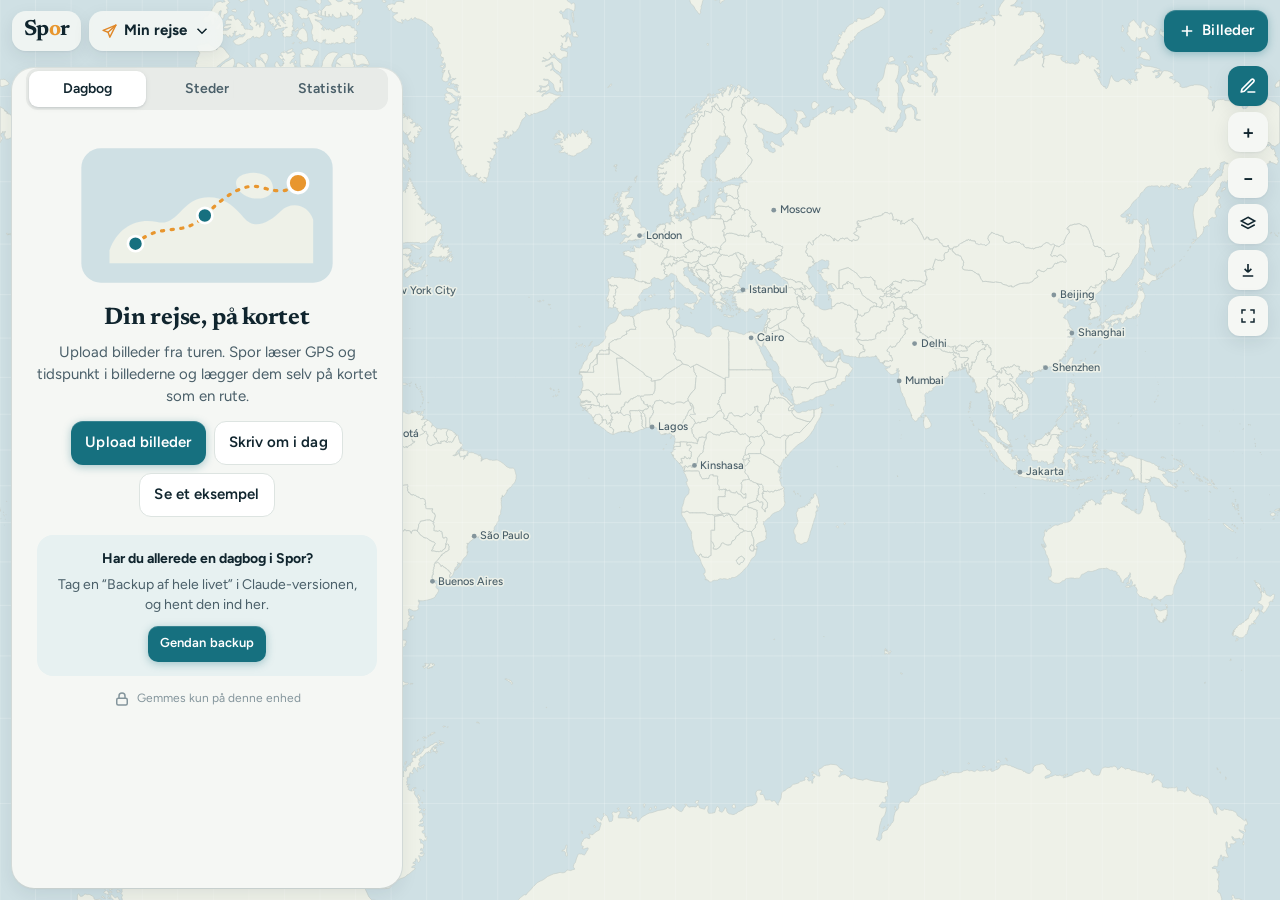
==== index.html @ b1d864ca "v49: 4 samtidige overførsler, tidsgrænser, små ting først, skærm holdes tændt Co-Authored-By: Claude" ====
<!DOCTYPE html>
<html lang="da">
<head>
<meta charset="utf-8">
<meta name="viewport" content="width=device-width,initial-scale=1,viewport-fit=cover">
<title>Spor – rejsedagbog på kort</title>
<meta name="theme-color" content="#10252e">
<meta name="apple-mobile-web-app-capable" content="yes">
<meta name="mobile-web-app-capable" content="yes">
<meta name="apple-mobile-web-app-status-bar-style" content="default">
<meta name="apple-mobile-web-app-title" content="Spor">
<link rel="manifest" href="manifest.webmanifest">
<link rel="apple-touch-icon" href="icons/icon-180.png">
<link rel="icon" type="image/png" href="icons/icon-192.png">
<script>window.SPOR_PWA=true</script>
<link rel="stylesheet" href="fonts/fonts.css">
<script src="lib/d3.min.js"></script>
<script src="lib/topojson.min.js"></script>
<script src="lib/exifr.umd.js"></script>
<script src="lib/jszip.min.js"></script>
<style>
[hidden]{display:none!important}
:root{
  /* "søkort": cool chart paper, deep fjord ink, a teal for actions and amber for the journey itself */
  --ink:#10252e; --ink2:#4a5f69; --ink3:#84959c; --paper:#f5f7f4; --line:#dde4e1;
  --ocean:#cfe0e4; --land:#eef1e8; --border:#c3ccc6; --coast:#97aeb5;
  --accent:#16707f; --accent2:#dbeef0; --sun:#e8962e; --sun2:#fbecd5; --ok:#2f7d5b; --danger:#c23b2b;
  --card:#fff; --btn:#10252e; --btnfg:#fff; --info:#e7f1f1; --label:#4a5f69; --halo:rgba(238,241,232,.92); --dot:#84959c; --casing:#ffffffcc; --grat:#ffffff66;
  --r:14px; --sh:0 1px 2px rgba(16,37,46,.06),0 6px 18px rgba(16,37,46,.08); --ease:cubic-bezier(.2,.8,.2,1);
  --st:env(safe-area-inset-top,0px); --sb:env(safe-area-inset-bottom,0px);
  --sheet:42vh;
  color-scheme:light;
}
html[data-theme=dark]{
  --ink:#e4ecee; --ink2:#9fb1b8; --ink3:#71848c; --paper:#0f1a1f; --line:#233540;
  --ocean:#0a1418; --land:#16252c; --border:#2c3f48; --coast:#2c3f48;
  --accent:#4fb3c4; --accent2:#163840; --sun:#f0a640; --sun2:#3a2c17; --danger:#ef6a5a; --card:#15242b; --btn:#e4ecee; --btnfg:#0f1a1f; --info:#13282f;
  --label:#a7b4bb; --halo:rgba(28,39,46,.92); --dot:#7b8990; --casing:#0d151999; --grat:#ffffff10;
  color-scheme:dark;
}
mark{background:#ffd76a;color:#1c2830;border-radius:3px;padding:0 1px}
*{box-sizing:border-box;-webkit-tap-highlight-color:transparent}
html,body{margin:0;height:100%;overflow:hidden;background:var(--ocean);color:var(--ink);font:15px/1.45 Figtree,system-ui,sans-serif}
button,input,textarea,select{font:inherit;color:inherit}
button{cursor:pointer}
#map{position:fixed;inset:0;width:100%;height:100%;touch-action:none;display:block}
.top{position:fixed;left:0;right:0;top:0;padding:calc(var(--st) + 10px) 12px 0;display:flex;gap:8px;align-items:center;pointer-events:none;z-index:5}
.top>*{pointer-events:auto}
.brand{font-family:Newsreader,Georgia,serif;font-weight:700;font-size:22px;letter-spacing:-.02em;background:var(--paper);border-radius:14px;padding:6px 12px;box-shadow:0 2px 10px #0002;border:0;color:var(--ink);cursor:pointer;line-height:1.25}
.brand span{color:var(--accent)}
.pill{display:flex;align-items:center;gap:6px;background:var(--paper);border:0;border-radius:14px;padding:9px 12px;box-shadow:0 2px 10px #0002;font-weight:600;max-width:46vw;white-space:nowrap;overflow:hidden;text-overflow:ellipsis}
.pill .t{overflow:hidden;text-overflow:ellipsis}
.spacer{flex:1}
.btn{border:0;border-radius:12px;padding:10px 14px;font-weight:600;background:var(--btn);color:var(--btnfg);display:inline-flex;align-items:center;gap:6px;justify-content:center}
.btn.accent{background:var(--accent);color:#fff}
.btn.ghost{background:#0000;color:var(--ink);border:1px solid var(--line)}
.btn.danger{background:#b3261e}
.btn.small{padding:7px 10px;font-size:13px;border-radius:10px}
.top .btn{box-shadow:0 2px 10px #0003}
svg.i{width:18px;height:18px;flex:none}

/* timeline */
.timeline{position:fixed;left:12px;right:12px;bottom:calc(var(--sheet) + 10px);z-index:4;background:var(--paper);border-radius:14px;box-shadow:0 2px 12px #0002;padding:8px 10px;display:none;align-items:center;gap:10px;transition:bottom .25s}
.timeline.on{display:flex}
.timeline input{flex:1;accent-color:var(--accent)}
.timeline .lbl{font-size:12px;font-weight:600;min-width:86px;text-align:right;color:var(--ink2)}
.play{width:34px;height:34px;border-radius:50%;border:0;background:var(--accent);color:#fff;display:grid;place-items:center;flex:none}

/* sheet */
.sheet{position:fixed;left:0;right:0;bottom:0;height:var(--sheet);background:var(--paper);border-radius:20px 20px 0 0;box-shadow:0 -4px 24px #0002;z-index:6;display:flex;flex-direction:column;transition:height .25s}
.handle{padding:10px 0 6px;display:grid;place-items:center;cursor:grab;flex:none;touch-action:none}
.handle i{width:40px;height:5px;border-radius:3px;background:var(--line)}
.tabs{display:flex;gap:4px;padding:2px 14px 8px;flex:none;align-items:center}
.tab{border:0;background:#0000;padding:7px 12px;border-radius:10px;font-weight:600;color:var(--ink3)}
.tab.on{background:var(--btn);color:var(--btnfg)}
.body{overflow:auto;flex:1;padding:0 14px calc(var(--sb) + 20px);-webkit-overflow-scrolling:touch}
@media (min-width:900px){
  :root{--sheet:0px}
  .sheet{left:12px;top:calc(var(--st) + 68px);bottom:12px;width:390px;height:auto!important;border-radius:20px}
  .handle{display:none}
  .timeline{left:414px;bottom:12px}
}

/* diary */
.day{padding:14px 0;border-bottom:1px solid var(--line);content-visibility:auto;contain-intrinsic-size:auto 280px}
.dayh{display:flex;align-items:baseline;gap:8px;cursor:pointer}
.dayh h3{font-family:Newsreader,Georgia,serif;font-size:19px;margin:0;font-weight:700;letter-spacing:-.01em}
.dayh .d{color:var(--ink2);font-size:13px}
.dayh .km{margin-left:auto;font-size:12px;color:var(--ink3);white-space:nowrap}
.dnote{width:100%;border:1px solid transparent;background:#0000;border-radius:10px;padding:6px 8px;margin:6px -8px 6px;resize:none;min-height:34px;color:var(--ink);font-size:14px;line-height:1.5}
.dnote:hover{border-color:var(--line)}
.dnote:focus{outline:none;border-color:var(--accent);background:var(--card)}
.dnote::placeholder{color:var(--ink3)}
.grid{display:grid;grid-template-columns:repeat(auto-fill,minmax(74px,1fr));gap:6px}
.th{position:relative;aspect-ratio:1;border-radius:10px;overflow:hidden;background:var(--line);border:0;padding:0}
.th img{width:100%;height:100%;object-fit:cover;display:block}
.th .nb{position:absolute;right:4px;top:4px;width:20px;height:20px;border-radius:50%;background:var(--accent);color:#fff;display:grid;place-items:center;font-size:11px;font-weight:700}
.th .hasnote{position:absolute;left:4px;bottom:4px;width:8px;height:8px;border-radius:50%;background:#fff;box-shadow:0 0 0 2px var(--accent)}
.warn{background:var(--accent2);border-radius:14px;padding:10px 12px;margin:8px 0 4px;font-size:13px}
.warn b{display:block;margin-bottom:2px}
.warn .row{display:flex;gap:8px;margin-top:8px}.warn .row .btn{flex:1}
.empty{text-align:center;padding:18px 6px 10px}
.empty h2{font-family:Newsreader,Georgia,serif;font-size:24px;margin:4px 0 6px;letter-spacing:-.02em}
.empty p{color:var(--ink2);margin:0 0 14px}
.empty .row{display:flex;gap:8px;justify-content:center;flex-wrap:wrap}
.priv{font-size:12px;color:var(--ink3);margin-top:14px;display:flex;gap:6px;justify-content:center;align-items:center}

/* stats */
.cards{display:grid;grid-template-columns:1fr 1fr;gap:8px;padding-top:4px}
.card{background:var(--card);border:1px solid var(--line);border-radius:14px;padding:12px}
.card .v{font-family:Newsreader,Georgia,serif;font-size:28px;font-weight:700;line-height:1.1;letter-spacing:-.02em}
.card .k{font-size:12px;color:var(--ink2);font-weight:500}
.card.wide{grid-column:1/-1}
.card .sub{font-size:13px;color:var(--ink2);margin-top:4px}
.chips{display:flex;flex-wrap:wrap;gap:6px;margin-top:6px}
.chip{background:var(--accent2);border-radius:20px;padding:3px 10px;font-size:13px;font-weight:500}
.clickable{cursor:pointer}

/* viewer */
.viewer{position:fixed;inset:0;background:#0e1418;z-index:20;display:none;flex-direction:column;color:#fff}
.viewer.on{display:flex}
.vtop{display:flex;align-items:center;gap:8px;padding:calc(var(--st) + 10px) 12px 8px}
.vtop .meta{flex:1;min-width:0}
.vtop .meta b{display:block;font-size:15px}
.vtop .meta span{font-size:12px;color:#aab5bb}
.ib{width:40px;height:40px;border-radius:12px;border:0;background:#ffffff1a;color:#fff;display:grid;place-items:center;flex:none}
.vimg{flex:1;min-height:0;display:flex;align-items:center;justify-content:center;position:relative;touch-action:none;overflow:hidden}
.vstage{position:absolute;inset:0;display:flex;align-items:center;justify-content:center;will-change:transform}
.vimg img{max-width:100%;max-height:100%;object-fit:contain;user-select:none;-webkit-user-drag:none;transform-origin:center center}
#vImg{position:relative;opacity:0;transition:opacity .18s}#vImg.ld{opacity:1}
#vPh{position:absolute;inset:0;width:100%;height:100%;max-width:none;max-height:none;filter:blur(14px) saturate(1.1);transform:scale(1.04);opacity:.9;transition:opacity .25s}
#vPh.gone{opacity:0}
.viewer.ss #vImg.ld{animation:kb 5s ease-out both}
@keyframes kb{from{transform:scale(1)}to{transform:scale(1.07)}}
.vtop,.vbot{transition:opacity .2s}
.viewer.bare .vtop,.viewer.bare .vbot{display:none}.viewer.bare .nav{opacity:0;pointer-events:none}
.vstrip{display:flex;gap:4px;overflow-x:auto;scrollbar-width:none;margin:-2px -12px 10px;padding:4px 12px;scroll-behavior:smooth}
.vstrip::-webkit-scrollbar{display:none}.vstrip[hidden]{display:none}
.vstrip button{flex:none;width:40px;height:52px;border:0;padding:0;border-radius:7px;overflow:hidden;background:#ffffff14;opacity:.55;transition:opacity .15s,width .2s;cursor:pointer}
.vstrip button img{width:100%;height:100%;object-fit:cover;display:block}
.vstrip button.on{opacity:1;width:56px;box-shadow:0 0 0 2px var(--sun)}
.vstrip button.nd{margin-left:10px}
@media (prefers-reduced-motion:reduce){.viewer.ss #vImg.ld{animation:none}.vstrip{scroll-behavior:auto}}
.vimg.zoomed .nav{display:none}
.vimg .nav{position:absolute;top:50%;transform:translateY(-50%)}
.vimg .prev{left:10px}.vimg .next{right:10px}
.vbot{padding:10px 12px calc(var(--sb) + 12px);background:#151d22}
.vbot textarea{width:100%;background:#ffffff12;border:1px solid #ffffff22;border-radius:12px;color:#fff;padding:10px;resize:none;min-height:64px;font-size:15px}
.vbot textarea:focus{outline:none;border-color:var(--accent)}
.vbot .row{display:flex;gap:8px;margin-top:8px;flex-wrap:wrap}
.vbot .btn{background:#ffffff1a}
.vbot .btn.danger{background:#b3261e;margin-left:auto}
@media (min-width:900px){.vbot{display:flex;flex-wrap:wrap;gap:12px;align-items:flex-start}.vbot .vstrip{flex-basis:100%;margin-bottom:0}.vbot textarea{flex:1}.vbot .row{margin-top:0;flex-direction:column}}

/* banner, toast, modal, progress */
.banner{position:fixed;left:50%;transform:translateX(-50%);top:calc(var(--st) + 64px);z-index:8;background:var(--btn);color:var(--btnfg);border-radius:14px;padding:8px 8px 8px 12px;display:none;align-items:center;gap:10px;box-shadow:0 4px 18px #0004;max-width:calc(100vw - 24px)}
.banner.on{display:flex}
.banner img{width:36px;height:36px;border-radius:8px;object-fit:cover}
.toast{position:fixed;left:50%;transform:translateX(-50%) translateY(20px);bottom:calc(var(--sheet) + 22px);z-index:45;background:var(--btn);color:var(--btnfg);border-radius:12px;padding:10px 14px;opacity:0;pointer-events:none;transition:.25s;font-weight:500;max-width:calc(100vw - 24px);text-align:center}
.toast.on{opacity:1;transform:translateX(-50%)}
.toast.act{pointer-events:auto;display:flex;align-items:center;gap:12px;padding:8px 8px 8px 14px}
.toast.act span{white-space:nowrap}
.viewer.on~.toast{bottom:calc(var(--sb) + 150px)!important}
.toast .tb{background:none;border:0;color:var(--accent);font-weight:700;padding:6px 10px;border-radius:8px}
.daily{background:var(--info);border-radius:14px;padding:12px;margin:8px 0}
.daily .k{font-size:12px;font-weight:600;color:var(--ink2);display:flex;justify-content:space-between;gap:8px}
.daily .q{font-family:Newsreader,Georgia,serif;font-size:17px;line-height:1.35;margin:6px 0 10px}
.daily .row{display:flex;gap:8px}
.streak{font-weight:600;color:var(--accent)}
.chap .ce.cv{width:44px;height:44px;border-radius:10px;overflow:hidden;flex:none;position:relative;background:var(--line)}
.chap .ce.cv img{width:100%;height:100%;object-fit:cover;display:block}
.chap .ce.cv i{position:absolute;right:-1px;bottom:-1px;font-style:normal;font-size:13px;background:var(--card);border-radius:7px 0 0 0;padding:0 2px;line-height:1.3}
@media (min-width:900px){.toast{bottom:24px;left:calc(50% + 200px)}}
.modal{position:fixed;inset:0;background:#0008;z-index:40;display:none;align-items:flex-end;justify-content:center}
.modal.on{display:flex}
.mbox{background:var(--paper);width:100%;max-width:440px;border-radius:20px 20px 0 0;padding:18px 16px calc(var(--sb) + 16px);max-height:85vh;overflow:auto}
@media (min-width:600px){.modal{align-items:center}.mbox{border-radius:20px}}
.mbox h3{font-family:Newsreader,Georgia,serif;margin:0 0 6px;font-size:21px}
.mbox p{margin:0 0 12px;color:var(--ink2)}
.mbox input[type=text]{width:100%;padding:11px 12px;border-radius:12px;border:1px solid var(--line);background:var(--card);margin-bottom:12px}
.mbox input:focus{outline:none;border-color:var(--accent)}
.mbox .row{display:flex;gap:8px;justify-content:flex-end}
.trip{display:flex;align-items:center;gap:10px;padding:11px 12px;border-radius:12px;border:1px solid var(--line);background:var(--card);margin-bottom:6px;width:100%;text-align:left}
.trip.on{border-color:var(--accent);box-shadow:0 0 0 1px var(--accent)}
.trip .n{flex:1;font-weight:600}
.trip .c{font-size:12px;color:var(--ink3)}
.prog{position:fixed;left:50%;top:50%;transform:translate(-50%,-50%);z-index:50;background:var(--paper);border-radius:18px;padding:18px 20px;box-shadow:0 10px 40px #0005;display:none;width:min(320px,86vw);text-align:center}
.prog.on{display:block}
.bar{height:8px;background:var(--line);border-radius:4px;overflow:hidden;margin-top:10px}
.bar i{display:block;height:100%;width:0;background:var(--accent);transition:width .2s}
.drop{position:fixed;inset:0;z-index:60;background:#16707f22;border:4px dashed var(--accent);display:none;align-items:center;justify-content:center;font:700 22px Newsreader,Georgia,serif;color:var(--accent)}
.drop.on{display:flex}
.now{position:fixed;left:12px;right:12px;bottom:calc(var(--sheet) + 74px);z-index:4;background:var(--paper);border-radius:14px;box-shadow:0 2px 14px #0003;padding:8px;display:none;gap:10px;align-items:center;cursor:pointer;transition:bottom .25s}
.now.on{display:flex}
.now img{width:56px;height:56px;border-radius:10px;object-fit:cover;flex:none}
.now div{min-width:0;flex:1}
.now b{display:block;font-size:14px}
.now span{display:block;font-size:12px;color:var(--ink2);white-space:nowrap;overflow:hidden;text-overflow:ellipsis}
.now p{margin:2px 0 0;font-size:13px;white-space:nowrap;overflow:hidden;text-overflow:ellipsis}
@media (min-width:900px){.now{left:414px;right:auto;width:420px;bottom:80px}}
.actions{display:flex;gap:8px;margin:4px 0 10px;flex-wrap:wrap}
#lock{position:fixed;inset:0;z-index:9999;background:var(--paper);display:grid;place-items:center;padding:20px}
#lock[hidden]{display:none}
body.locked>*:not(#lock){visibility:hidden}
#lock .lk{text-align:center;width:min(320px,90vw)}
#lock .lkb{font-family:Newsreader,Georgia,serif;font-size:38px;font-weight:700;margin-bottom:6px}
#lock p{color:var(--ink2);margin:0 0 18px}
#lock .dots{display:flex;gap:14px;justify-content:center;margin-bottom:8px}
#lock .dots i{width:14px;height:14px;border-radius:50%;border:2px solid var(--ink2)}
#lock .dots i.on{background:var(--accent);border-color:var(--accent)}
#lock .dots.shake{animation:shk .35s}
@keyframes shk{25%{transform:translateX(-8px)}75%{transform:translateX(8px)}}
#lock .msg{min-height:20px;font-size:13px;color:#c4362b;margin-bottom:10px}
#lock .pad{display:grid;grid-template-columns:repeat(3,72px);gap:14px 26px;justify-content:center;margin-bottom:16px}
#lock .pad button{width:72px;height:72px;border-radius:50%;border:0;background:var(--card);font-size:24px;color:var(--ink);box-shadow:0 1px 3px #0002}
#lock .pad button:active{background:var(--accent2)}
.stx{position:fixed;inset:0;z-index:60;background:var(--paper);overflow:auto;-webkit-overflow-scrolling:touch;padding:calc(var(--st,0px) + 10px) 16px 40px}
.stx header{display:flex;justify-content:space-between;align-items:center;max-width:900px;margin:0 auto 6px;position:sticky;top:0;background:var(--paper);padding:8px 0;z-index:2}
.stx h2{font-family:Newsreader,Georgia,serif;font-size:28px;margin:0}
.stx .sec{max-width:900px;margin:18px auto 0}
.stx .sec h4{font:600 18px Newsreader,Georgia,serif;color:var(--ink);margin:0 0 10px}
.stx .tiles{display:grid;grid-template-columns:repeat(auto-fill,minmax(150px,1fr));gap:8px}
.stx .tile{background:var(--card);border:1px solid var(--line);border-radius:14px;padding:12px;text-align:left;color:inherit;font:inherit}
.stx .tile .e{font-size:20px;line-height:1}
.stx .tile .v{font-family:Newsreader,Georgia,serif;font-size:22px;font-weight:700;margin:6px 0 2px;line-height:1.15;word-break:break-word}
.stx .tile .l{font-size:12.5px;color:var(--ink2);line-height:1.35}
.stx .tile.w2{grid-column:span 2}
.stx .bars{display:flex;align-items:flex-end;gap:3px;height:70px;margin-top:8px}
.stx .bars i{flex:1;background:var(--accent);border-radius:3px 3px 0 0;min-height:2px;opacity:.85}
.stx .bl{display:flex;gap:3px;font-size:9.5px;color:var(--ink3)}.stx .bl span{flex:1;text-align:center;overflow:hidden}
.funfacts .ff{display:flex;gap:10px;align-items:baseline;margin:6px 0;font-size:14px}
.rg{margin:8px 0 2px}.rg svg{width:100%;height:auto;display:block;background:var(--info);border-radius:10px}
.rg path{stroke:var(--card);stroke-width:.6}
.vis{display:flex;flex-wrap:wrap;gap:6px;margin:4px 0 10px}.vis span{background:var(--accent2);border-radius:14px;padding:3px 10px;font-size:13px}
.vis button{border:0;background:none;color:var(--ink3);padding:0 0 0 4px}
.svd{display:block;font-size:11px;color:var(--ink3);height:0;margin-top:-6px;opacity:0;transition:opacity .4s;text-align:right;pointer-events:none}
.svd.on{opacity:1}
#vSaved{position:absolute;right:22px;margin-top:-26px;font-size:11px;color:#9fb0b8;opacity:0;transition:opacity .4s;pointer-events:none}
#vSaved.on{opacity:1}
.wx{width:100%;height:110px;display:block;margin-top:6px}
.wx text{font:11px Figtree,system-ui,sans-serif;fill:var(--ink3)}
.emo{display:flex;flex-wrap:wrap;gap:6px;margin-top:6px;font-size:13px}
.emo span{background:var(--accent2);border-radius:20px;padding:2px 9px}
.ivq{font-family:Newsreader,Georgia,serif;font-size:19px;line-height:1.35;margin:2px 0 12px;min-height:52px}
.ivn{font-size:12px;color:var(--ink3);margin:0 0 4px}
.memc{margin:10px 0 4px}
.memc .mh{display:flex;align-items:center;gap:8px;justify-content:space-between}
.memc .m{display:block;width:100%;text-align:left;background:none;border:0;border-top:1px solid var(--line);padding:9px 0;color:inherit}
.memc .m b{display:block;font-size:13px;color:var(--ink2);font-weight:600}
.memc .m span{display:block;white-space:pre-wrap;margin-top:2px;font-size:14px}
.pline{font-size:13px;color:var(--ink2);margin-top:6px;background:none;border:0;padding:0;text-align:left}
.pline b{color:var(--ink);font-weight:600}
.band{display:flex;margin-top:8px}
.bandL{flex:none;width:28px;padding-top:22px}
.bandL div{display:flex;align-items:center;justify-content:center;font-size:15px;border-bottom:1px dashed transparent}
.bandsc{overflow-x:auto;flex:1;-webkit-overflow-scrolling:touch;scrollbar-width:thin;border-radius:8px}
.bandin{position:relative}
.baxis{height:22px;position:relative;border-bottom:1px solid var(--line)}
.baxis span{position:absolute;top:3px;font-size:11px;color:var(--ink3)}
.baxis i{position:absolute;bottom:0;width:1px;height:5px;background:var(--line)}
.lane{position:relative;border-bottom:1px dashed var(--line)}
.bb{position:absolute;height:18px;border:0;border-radius:6px;background:var(--kc);color:#fff;font-size:11px;font-weight:600;padding:0 6px;overflow:hidden;white-space:nowrap;text-overflow:ellipsis;text-align:left;line-height:18px}
.bb.open{border-top-right-radius:0;border-bottom-right-radius:0;-webkit-mask-image:linear-gradient(90deg,#000 85%,#0008)}
.bnow{position:absolute;top:0;bottom:0;width:2px;background:var(--accent);opacity:.55;pointer-events:none}
.pgrid{display:grid;grid-template-columns:repeat(auto-fill,minmax(64px,1fr));gap:4px;margin:6px 0 10px}
.pgrid button{aspect-ratio:1;border:0;padding:0;border-radius:8px;overflow:hidden;background:var(--line)}
.pgrid img{width:100%;height:100%;object-fit:cover;display:block}
.actions.abar{flex-wrap:nowrap;flex:none}.actions.abar .btn{white-space:nowrap}.actions.abar .grow{flex:1;min-width:0}
.btn.icon{padding:7px 11px;flex:none}
.menu{display:flex;flex-direction:column;gap:2px;margin:4px -6px 0}
.menu button{background:none;border:0;text-align:left;padding:12px 10px;border-radius:10px;font-size:15px;display:flex;gap:12px;align-items:center}
.menu button:active,.menu button:hover{background:var(--info)}
.menu button .mi{width:24px;text-align:center;font-size:17px;flex:none}
.menu button small{display:block;color:var(--ink2);font-size:12px;font-weight:400}
.menu button.danger{color:#c4362b}
.menu hr{border:0;border-top:1px solid var(--line);margin:4px 8px}
body.sheet-open .timeline,body.sheet-open .zoomctl,body.sheet-open .now,body.sheet-open .attr{opacity:0;pointer-events:none}
.timeline,.zoomctl,.now,.attr{transition:opacity .2s,bottom .25s}
body.dragging .sheet,body.dragging .timeline,body.dragging .now{transition:none!important}
@media (max-width:480px){.brand{font-size:18px;padding:6px 10px}}
.poster{width:100%;border-radius:12px;display:block;margin-bottom:12px;box-shadow:0 2px 12px #0002}
.sect{font-size:13.5px;font-weight:700;color:var(--ink);margin:18px 0 8px}
.th .fav{position:absolute;left:4px;top:3px;color:#ffcc33;font-size:15px;text-shadow:0 1px 3px #0009;line-height:1}
.dmeta{display:flex;gap:6px;margin-top:6px;flex-wrap:wrap}
.mchip{border:1px solid var(--line);background:var(--card);border-radius:20px;padding:3px 10px;font-size:13px;font-weight:500;color:var(--ink2)}
.mchip.set{background:var(--accent2);border-color:transparent;color:var(--ink)}
.pick{display:flex;flex-wrap:wrap;gap:6px;margin-bottom:12px}
.pick button{border:1px solid var(--line);background:var(--card);border-radius:12px;padding:6px 10px;font-size:14px}
.pick button.on{border-color:var(--accent);box-shadow:0 0 0 1px var(--accent);background:var(--accent2)}
.mlabel{font-size:13px;font-weight:600;margin:0 0 6px;color:var(--ink2)}
.storybtn{width:100%;margin:10px 0 2px;padding:12px}
#vDate{background:none;border:0;padding:0;color:#fff;font:600 15px Figtree,system-ui,sans-serif;text-align:left;display:flex;align-items:center;gap:6px}
#vDate svg{width:14px;height:14px;opacity:.6}
.ib.on{color:#ffcc33}
/* story */
body.storymode .sheet,body.storymode .timeline,body.storymode .now,body.storymode .zoomctl,body.storymode .top,body.storymode .banner{display:none!important}
.story{position:fixed;inset:0;z-index:15;display:none;pointer-events:none}
body.storymode .story{display:block}
.sbar{position:absolute;left:12px;right:12px;top:calc(var(--st) + 10px);display:flex;align-items:center;gap:8px;pointer-events:auto}
.sbar .track{flex:1;height:5px;border-radius:3px;background:#ffffffaa;overflow:hidden;box-shadow:0 1px 4px #0002}
.sbar .track i{display:block;height:100%;width:0;background:var(--accent)}
.sbar .ib{background:var(--paper);color:var(--ink);box-shadow:0 2px 10px #0002}
.sbar .cnt{font-size:12px;font-weight:600;background:var(--paper);border-radius:10px;padding:4px 8px;box-shadow:0 2px 10px #0002}
.scard{position:absolute;left:10px;right:10px;bottom:calc(var(--sb) + 10px);height:min(52vh,460px);background:var(--paper);border-radius:22px;box-shadow:0 8px 32px #0004;pointer-events:auto;overflow:hidden;display:flex;flex-direction:column;user-select:none;-webkit-user-select:none;cursor:pointer}
@media (min-width:900px){.scard{left:12px;right:auto;width:420px;top:calc(var(--st) + 60px);bottom:12px;height:auto}}
.scard .sp{flex:1;min-height:0;background:#0e1418;display:flex;align-items:center;justify-content:center}
.scard .sp img{width:100%;height:100%;object-fit:contain;display:block}
.scard.photo .st{flex:none;max-height:45%;overflow:auto}
@media (min-width:900px){.scard .sp img{max-height:none;object-fit:contain}}
.scard .st{padding:14px 16px 16px}
.scard h2{font-family:Newsreader,Georgia,serif;font-size:28px;line-height:1.1;margin:0 0 4px;letter-spacing:-.02em}
.scard .sm{font-size:13px;color:var(--ink2)}
.scard .sn{font-size:15px;margin:8px 0 0;white-space:pre-wrap;max-height:22vh;overflow:auto}
.scard .big{padding:26px 18px 22px;flex:1;display:flex;flex-direction:column;justify-content:center;overflow:auto}
.scard .big h2{font-size:34px}
.kick{font-size:13px;font-weight:700;color:var(--accent);margin-bottom:6px}
.tprog{background:var(--card);border:1px solid var(--line);border-radius:14px;padding:10px 12px;margin:8px 0 2px;font-size:14px}
.tbar{height:6px;background:var(--line);border-radius:3px;margin-top:6px;overflow:hidden}
.tbar i{display:block;height:100%;background:var(--accent)}
.linkbtn{border:0;background:none;color:var(--ink3);font-size:12px;padding:2px 0;text-decoration:underline;cursor:pointer}
.din{padding:7px 8px;border:1px solid var(--line);border-radius:10px;background:var(--card);font:inherit;margin-left:4px}
.ccard{background:var(--info);border-radius:14px;padding:12px;margin:8px 0 4px;font-size:14px}
.ccard b{display:block;margin-bottom:2px}
.ccard .row{display:flex;gap:8px;margin-top:8px;flex-wrap:wrap}
.cdot{width:8px;height:8px;border-radius:50%;flex:none;background:var(--ink3)}
.cdot.ok{background:var(--ok)}.cdot.wait{background:#e0a100}.cdot.busy{background:#3b82c4;animation:pulse 1s infinite}.cdot.err{background:#b3261e}
@keyframes pulse{50%{opacity:.35}}
.cstat{display:flex;align-items:center;gap:8px;font-size:14px;background:var(--card);border:1px solid var(--line);border-radius:12px;padding:10px 12px;margin-bottom:8px}
.search{width:100%;padding:10px 12px 10px 34px;border-radius:12px;border:1px solid var(--line);background:var(--card) url("data:image/svg+xml,%3Csvg xmlns='http://www.w3.org/2000/svg' width='16' height='16' viewBox='0 0 24 24' fill='none' stroke='%238a969d' stroke-width='2.2'%3E%3Ccircle cx='11' cy='11' r='7'/%3E%3Cpath d='m20 20-3.5-3.5'/%3E%3C/svg%3E") no-repeat 11px center;color:var(--ink);font-size:15px}
.search:focus{outline:none;border-color:var(--accent)}
.qrow{display:flex;gap:8px;align-items:center;margin:6px 0 2px}
.qinfo{font-size:13px;color:var(--ink2);margin:6px 0 0}
.mchip.ai{color:var(--accent);border-color:var(--accent2)}
.aiout{white-space:pre-wrap;background:var(--card);border:1px solid var(--line);border-radius:12px;padding:12px;min-height:80px;max-height:50vh;overflow:auto;margin-bottom:12px;font-size:15px;line-height:1.55}
.aimenu .trip{text-align:left}
.aimenu .trip:disabled{opacity:.45}
.aimenu .c{font-weight:400}
.cal{display:grid;grid-template-columns:repeat(7,1fr);gap:4px;margin-top:8px}
.cal span{font-size:11px;color:var(--ink3);text-align:center;font-weight:600}
.cal .c{aspect-ratio:1;border:0;border-radius:8px;font-size:12px;font-weight:600;background:var(--line);color:var(--ink2);padding:0}
.cal .c.w{background:var(--accent);color:#fff}
.cal .c.p{background:var(--accent2);color:var(--ink)}
.cal .c.f{background:transparent;border:1px dashed var(--line);color:var(--ink3)}
.cal .c.out{visibility:hidden}
.cal .c.t{box-shadow:0 0 0 2px var(--ink)}
.calkey{display:flex;gap:12px;font-size:12px;color:var(--ink2);margin-top:8px;flex-wrap:wrap}
.calkey i{display:inline-block;width:10px;height:10px;border-radius:3px;margin-right:4px;vertical-align:-1px;background:var(--line)}
.calkey i.w{background:var(--accent)}.calkey i.p{background:var(--accent2)}
.cq{position:fixed;left:50%;transform:translateX(-50%);top:calc(var(--st) + 64px);z-index:5;display:flex;align-items:center;gap:8px;border:0;border-radius:20px;background:var(--paper);color:var(--ink);box-shadow:0 2px 14px #0002;padding:7px 13px 7px 11px;font:inherit;font-size:13px;font-weight:600;white-space:nowrap;cursor:pointer;max-width:calc(100vw - 130px);overflow:hidden;text-overflow:ellipsis}
.cq[hidden]{display:none}.cq .cdot{width:9px;height:9px}
body.has-cq .heatleg{top:calc(var(--st) + 108px)}
body.storymode .cq{display:none}
@media (min-width:900px){.cq{left:auto;right:64px;transform:none;top:calc(var(--st) + 12px)}body.has-cq .heatleg{top:calc(var(--st) + 66px)}}
.heatleg{position:fixed;left:12px;top:calc(var(--st) + 66px);z-index:3;display:flex;flex-direction:column;gap:5px;align-items:flex-start;background:var(--paper);color:var(--ink);border:0;border-radius:14px;box-shadow:0 2px 14px #0002;padding:8px 12px 9px;font:inherit;font-size:12.5px;text-align:left;cursor:pointer;max-width:min(260px,60vw)}
.heatleg[hidden]{display:none}.heatleg .hl1{display:flex;align-items:center;gap:8px;width:100%}
.heatleg i{flex:1;min-width:70px;height:7px;border-radius:4px;background:linear-gradient(90deg,#16707f33,#16707f,#e8962e,#f6c35c,#fff3d6);box-shadow:inset 0 0 0 1px #0001}
.heatleg .hl2{color:var(--ink2);font-size:12px;line-height:1.3}.heatleg .hl2 b{color:var(--ink);font-weight:600}
body.sheet-open .heatleg,body.storymode .heatleg{opacity:0;pointer-events:none}
@media (min-width:900px){.heatleg{left:auto;right:64px;top:calc(var(--st) + 66px)}}
.attr{position:fixed;right:12px;bottom:calc(var(--sheet) + 10px);z-index:3;font-size:10px;color:var(--ink3);background:var(--paper);opacity:.85;padding:1px 6px;border-radius:6px;display:none}
.attr.on{display:block}
@media (min-width:900px){.attr{right:12px;bottom:8px}}
body.has-tl .attr{bottom:calc(var(--sheet) + 66px)}
body.has-tl .toast{bottom:calc(var(--sheet) + 78px)}body.sheet-open .toast{bottom:calc(var(--sheet) + 16px)}
@media (min-width:900px){body.has-tl .toast{bottom:80px}}
.memc{background:var(--card);border:1px solid var(--line);border-radius:14px;padding:12px;margin:8px 0 4px}
.wrap{position:fixed;inset:0;z-index:40;display:none;background:#10252e;color:#fff;user-select:none;-webkit-user-select:none;touch-action:none}
.wrap.on{display:block}
.wbars{z-index:3!important;position:absolute;left:12px;right:60px;top:calc(var(--st) + 14px);display:flex;gap:4px;z-index:2}
.wrap:has(.w-paper) .wbars i,.wrap:has(.w-sun) .wbars i{background:#10252e2e}.wrap:has(.w-paper) .wbars b,.wrap:has(.w-sun) .wbars b{background:#10252e}
.wbars i{flex:1;height:3px;border-radius:2px;background:#ffffff40;overflow:hidden}.wbars b{display:block;height:100%;width:0;background:#fff}

.wmark{position:absolute;left:28px;right:28px;bottom:calc(var(--sb) + 18px);display:flex;justify-content:space-between;font-size:12.5px;font-weight:600;opacity:.55;pointer-events:none}.wmark b{font-family:Newsreader,Georgia,serif;font-size:16px;letter-spacing:-.01em}
.wrap .wx.ws{right:56px}.wbars{right:104px!important}
.wrap .wx{position:absolute;left:auto;bottom:auto;right:10px;top:calc(var(--st) + 4px);width:40px;height:40px;z-index:3;background:#ffffff22;color:inherit}.w-sun~.wx,.w-paper~.wx{color:#10252e}
.wslide{position:absolute;inset:0;display:flex;align-items:center;justify-content:center;padding:calc(var(--st) + 60px) 28px calc(var(--sb) + 40px);background:var(--wb,#10252e);overflow:hidden}
.wslide.wph{background:linear-gradient(180deg,#0b1a20cc 0%,#0b1a2055 40%,#0b1a20e6 100%),var(--wbg) center/cover no-repeat,#10252e}
.w-ink{--wb:#10252e}.w-sea{--wb:#16707f}.w-deep{--wb:#0b3b44}.w-sun{--wb:#e8962e;color:#1c1408}.w-paper{--wb:#f5f7f4;color:#10252e}
.w-sun .wk,.w-paper .wk{opacity:.7}.w-sun .wbars b{background:#1c1408}
.wc{width:100%;max-width:520px}
.wslide .wc>*{opacity:0;transform:translateY(14px)}
.wslide.in .wc>*{animation:wIn .55s cubic-bezier(.2,.8,.2,1) forwards}
.wslide.in .wc>*:nth-child(2){animation-delay:.08s}.wslide.in .wc>*:nth-child(3){animation-delay:.16s}.wslide.in .wc>*:nth-child(4){animation-delay:.24s}.wslide.in .wc>*:nth-child(5){animation-delay:.32s}
@keyframes wIn{to{opacity:1;transform:none}}
.wslide.snap .wc>*,.wslide.snap .wbarsm i{animation:none!important;opacity:1!important;transform:none!important}
@media (prefers-reduced-motion:reduce){.wslide .wc>*{opacity:1;transform:none}.wslide.in .wc>*{animation:none}}
.wk{font-size:15px;font-weight:600;opacity:.75;margin-bottom:10px}
.wy{font-family:Newsreader,Georgia,serif;font-size:clamp(64px,19vw,120px);line-height:.92;margin:0;letter-spacing:-.035em;font-weight:600}
.wh{font-family:Newsreader,Georgia,serif;font-size:clamp(40px,11vw,64px);line-height:1;margin:0;letter-spacing:-.025em;font-weight:600}
.wbig{font-family:Newsreader,Georgia,serif;font-size:clamp(96px,30vw,168px);line-height:.88;font-weight:600;letter-spacing:-.04em;font-variant-numeric:tabular-nums}
.wbig .wn{font-weight:inherit}
.wl{font-size:19px;margin:12px 0 0;opacity:.88;line-height:1.35}
.wnote{display:flex;gap:8px;align-items:center;font-size:15.5px;margin:22px 0 0;padding:12px 14px;border-radius:14px;background:#ffffff1c;line-height:1.35}
.w-sun .wnote{background:#00000014}
.wtrio{display:grid;grid-template-columns:repeat(3,1fr);gap:10px;margin-top:30px;border-top:1px solid #ffffff38;padding-top:16px}
.wtrio b{display:block;font-family:Newsreader,Georgia,serif;font-size:30px;font-weight:600;font-variant-numeric:tabular-nums}.wtrio span{font-size:13.5px;opacity:.8}
.wlist{list-style:none;padding:0;margin:4px 0 0}.wlist li{display:flex;align-items:center;gap:12px;font-family:Newsreader,Georgia,serif;font-size:27px;line-height:1.15;padding:10px 0;border-bottom:1px solid #ffffff26}
.wlist.big li{font-size:34px}.w-sun .wlist li{border-color:#0000001f}.wlist svg{flex:none;opacity:.75}
.wbarsm{display:flex;align-items:flex-end;gap:5px;height:150px;margin-top:28px}
.wbarsm div{flex:1;height:100%;display:flex;flex-direction:column;justify-content:flex-end;align-items:center;gap:6px}
.wbarsm i{display:block;width:100%;height:var(--h);background:#ffffff38;border-radius:5px 5px 2px 2px;transform-origin:bottom;animation:wBar .7s .25s cubic-bezier(.2,.8,.2,1) both}
.wbarsm .on i{background:var(--sun)}.wbarsm span{font-size:11px;opacity:.7}
@keyframes wBar{from{transform:scaleY(0)}}
.wmos{display:grid;grid-template-columns:1fr 1fr;gap:6px;margin-top:22px}.wmos img{width:100%;aspect-ratio:1;object-fit:cover;border-radius:12px}
.wext{display:grid;grid-template-columns:1fr 1fr;gap:12px}.wext div{background:#ffffff16;border-radius:16px;padding:14px}
.wext span{display:block;font-size:13px;opacity:.75;margin:6px 0 2px}.wext b{display:block;font-family:Newsreader,Georgia,serif;font-size:24px;line-height:1.1}.wext small{opacity:.7}
.wq{font-family:Newsreader,Georgia,serif;font-style:italic;font-size:clamp(25px,7vw,34px);line-height:1.3;margin:0;padding-left:18px;border-left:4px solid var(--sun)}
.wcol{display:grid;grid-template-columns:repeat(3,1fr);gap:5px;margin:4px 0 6px}.wcol img{width:100%;aspect-ratio:1;object-fit:cover;border-radius:10px}
.wcol.n1,.wcol.n2{grid-template-columns:repeat(2,1fr)}.wcol.n1{grid-template-columns:1fr}
.wact{display:flex;gap:10px;margin-top:22px}.wact .btn{flex:1;justify-content:center}.w-ink .wact .btn:not(.accent){background:#ffffff22;color:#fff}
.memhero{padding:0!important;overflow:hidden;transition:opacity .14s}.memhero.swap{opacity:.25}
.mhimg{display:block;position:relative;width:100%;aspect-ratio:16/9;max-height:240px;border:0;padding:0;background:var(--line);cursor:pointer}
.mhimg img{width:100%;height:100%;object-fit:cover;display:block}
.mhk{position:absolute;left:12px;top:12px;display:inline-flex;align-items:center;gap:6px;background:#0d1a20b8;color:#fff;backdrop-filter:blur(8px);-webkit-backdrop-filter:blur(8px);border-radius:20px;padding:5px 10px 5px 8px;font-size:12.5px;font-weight:600}
.mhb{padding:12px 16px 16px}
.mhb h3{font-family:Newsreader,Georgia,serif;font-size:24px;font-weight:600;margin:0;letter-spacing:-.01em}
.mhq{font-family:Newsreader,Georgia,serif;font-style:italic;font-size:16.5px;line-height:1.45;margin:10px 0 0;color:var(--ink);border-left:3px solid var(--sun);padding-left:12px}
.mhs{display:flex;gap:6px;margin-top:10px}.mhs img{width:56px;height:56px;border-radius:9px;object-fit:cover}
.vhere{display:flex;align-items:center;gap:8px;width:100%;margin:0 0 10px;background:#ffffff10;border:1px solid #ffffff1c;color:#fff;border-radius:12px;padding:6px 10px 6px 6px;text-align:left;font:inherit;font-size:13.5px;cursor:pointer}
.vhere img{width:34px;height:34px;border-radius:7px;object-fit:cover;flex:none}
.vhere span{flex:1;min-width:0}.vhere b{font-weight:600}.vhere small{display:block;color:#aab5bb;font-size:12px}
.vhere[hidden]{display:none}
.memi{display:flex;gap:10px;width:100%;text-align:left;background:none;border:0;padding:8px 0 0;color:var(--ink);align-items:flex-start}
.memi+.memi{border-top:1px solid var(--line);margin-top:8px}
.memi .ml{flex:1;min-width:0}
.memi b{display:block;font-size:14px}
.memi span{font-size:12px;color:var(--ink2)}
.memi p{margin:4px 0 0;font-size:14px;color:var(--ink)}
.mthumbs{display:flex;gap:4px;flex:none}
.mthumbs img{width:44px;height:44px;border-radius:8px;object-fit:cover}
.chartwrap{overflow-x:auto;margin:8px -4px 0;padding-bottom:2px}
.opt{display:flex;gap:8px;align-items:center;font-size:14px;margin:0 0 10px}
.yr{font-family:Newsreader,Georgia,serif;font-size:22px;font-weight:700;margin:16px 0 6px;letter-spacing:-.02em}
.yrb{display:flex;align-items:center;gap:8px;border:0;background:none;padding:0;color:var(--ink);cursor:pointer}.yrb span{color:var(--ink3);display:grid}.yrb:hover span{color:var(--accent)}
.chap{display:flex;gap:10px;width:100%;text-align:left;background:var(--card);border:1px solid var(--line);border-left:5px solid var(--kc);border-radius:12px;padding:10px 12px;margin-bottom:6px;color:var(--ink);align-items:flex-start}
.chap .ce{font-size:20px;line-height:1.2}
.chap .cm{flex:1;min-width:0}
.chap b{display:block;font-size:15px}
.chap span span,.chap .cm>span{display:block;font-size:13px;color:var(--ink2)}
.chap .cb{color:var(--ink3)!important;font-size:12px!important;margin-top:2px}
.tl{padding-bottom:10px}
.prow{display:flex;gap:10px;width:100%;text-align:left;background:none;border:0;border-bottom:1px solid var(--line);padding:9px 2px;color:var(--ink);align-items:center}
.prow .pe{font-size:18px;width:26px;text-align:center}
.prow .pm{flex:1;min-width:0}
.prow b{display:block;font-size:14px;white-space:nowrap;overflow:hidden;text-overflow:ellipsis}
.prow .pm span{display:block;font-size:12px;color:var(--ink2);white-space:nowrap;overflow:hidden;text-overflow:ellipsis}
.prow .ps{font-weight:700;color:var(--kc);width:18px;text-align:center}
.prow.misset{opacity:.6}
.lrow{border:1px solid var(--line);background:var(--card);border-radius:12px;padding:10px;margin-bottom:8px;font-size:14px}
.lrow .c{color:var(--ink3);font-size:12px}
.lsel{display:flex;gap:6px;margin-top:6px;flex-wrap:wrap}
.lsel .din{margin:0;flex:1;min-width:130px}
.howto{padding-left:20px;margin:0 0 10px;font-size:14px}
.howto li{margin-bottom:6px}
@media (pointer:coarse){#zin,#zout{display:none}}
.clist{margin-top:8px;max-height:260px;overflow:auto;border-top:1px solid var(--line)}
.cl{display:flex;justify-content:space-between;gap:8px;width:100%;background:none;border:0;border-bottom:1px solid var(--line);padding:7px 2px;color:var(--ink);font-size:14px;text-align:left}
.cl .c{color:var(--ink3);font-size:12px;white-space:nowrap}
.yrs{display:flex;gap:6px;overflow-x:auto;margin:6px 0 10px;padding-bottom:2px}
.yrs .mchip{flex:none}
.ygrid{display:grid;grid-template-columns:repeat(4,1fr);gap:6px;margin-bottom:8px}
.ygrid div{background:var(--paper);border-radius:10px;padding:8px;text-align:center}
.ygrid b{display:block;font:700 22px Newsreader,Georgia,serif}
.ygrid span{font-size:11px;color:var(--ink2)}
.selbar{position:fixed;left:50%;transform:translateX(-50%);bottom:calc(var(--sb) + 14px);z-index:12;background:var(--btn);color:var(--btnfg);border-radius:16px;padding:6px 6px 6px 14px;display:none;gap:4px;align-items:center;box-shadow:0 6px 24px #0005;max-width:calc(100vw - 20px)}
.selbar.on{display:flex}
.selbar b{margin-right:6px;font-size:14px;white-space:nowrap}
.selbar button:disabled{opacity:.4}
.keys{display:grid;gap:2px}.keys div{display:flex;justify-content:space-between;align-items:center;gap:12px;padding:7px 0;border-bottom:1px solid var(--line);font-size:14.5px}
kbd{display:inline-block;min-width:26px;text-align:center;font:600 12.5px/1 Figtree,system-ui,sans-serif;padding:5px 7px;border-radius:7px;background:var(--card);border:1px solid var(--line);border-bottom-width:2px;color:var(--ink)}
.mig{display:flex;flex-direction:column;align-items:center;gap:6px;margin:18px auto 4px;max-width:340px;padding:14px 16px;border-radius:16px;background:var(--info);text-align:center;font-size:14px}.mig span{color:var(--ink2)}.mig .btn{margin-top:4px}
.phint{display:flex;align-items:center;gap:12px;background:var(--info);border-radius:14px;padding:10px}.phint img{width:56px;height:56px;border-radius:10px;object-fit:cover;flex:none}.phint span{display:flex;flex-direction:column;gap:1px;min-width:0}.phint small{font-size:12.5px;color:var(--ink2)}.phint b{font-size:16px}
.rvg{display:grid;grid-template-columns:repeat(auto-fill,minmax(74px,1fr));gap:4px;max-height:50vh;overflow:auto}
.rv{position:relative;aspect-ratio:1;border:0;padding:0;border-radius:9px;overflow:hidden;background:var(--line);cursor:pointer;opacity:.38;transition:opacity .12s}
.rv img{width:100%;height:100%;object-fit:cover;display:block}.rv.on{opacity:1;box-shadow:inset 0 0 0 3px var(--accent)}
.rv.on::after{content:'✓';position:absolute;right:4px;bottom:4px;width:20px;height:20px;border-radius:50%;background:var(--accent);color:#fff;display:grid;place-items:center;font-size:12px;font-weight:700}
.rv span{position:absolute;left:0;right:0;top:0;background:#000a;color:#fff;font-size:11px;font-weight:600;padding:3px 0;text-align:center}
.volw{background:#fde8e4!important;border-color:#f3b8ad!important;color:#5a1d14}.volw b{color:#5a1d14}
html[data-theme=dark] .volw{background:#3a1d18!important;border-color:#6b3227!important;color:#f6d5cd}html[data-theme=dark] .volw b{color:#ffe3dc}
.bknudge{background:var(--sun2)!important;border-color:transparent!important}
.memc.slim{padding:4px 6px!important}.slimrow{display:flex;align-items:center;gap:12px;width:100%;border:0;background:none;color:var(--ink);font:inherit;text-align:left;padding:10px 8px;cursor:pointer;border-radius:10px}
.setlink{margin-top:12px;border:1px solid var(--line)!important;border-radius:14px!important;background:var(--card)!important}
.slimrow+.slimrow{border-top:1px solid var(--line);border-radius:0}.slimrow>svg:first-child{color:var(--accent);flex:none}.slimrow>svg:last-child{color:var(--ink3);flex:none}
.slimrow span{flex:1;min-width:0;display:flex;flex-direction:column;gap:1px;font-size:14.5px}.slimrow small{font-size:12.5px;color:var(--ink2)}
.capx{width:100%;min-height:180px;font-family:Newsreader,Georgia,serif;font-size:18px;line-height:1.5;border:1px solid var(--line);border-radius:14px;padding:12px 14px;background:var(--card);color:var(--ink);margin:8px 0 4px;resize:vertical}
#capT{width:100%;padding:11px 12px;border-radius:12px;border:1px solid var(--line);font:inherit;background:var(--card);color:var(--ink)}
.capbanner{display:flex;align-items:center;gap:12px;width:100%;border:0;border-radius:16px;background:var(--sun2);color:var(--ink);padding:12px 14px;margin:6px 0 8px;font:inherit;text-align:left;cursor:pointer}
.capbanner svg{color:var(--sun);flex:none}.capbanner span{display:flex;flex-direction:column;gap:2px}.capbanner b{font-size:15px}.capbanner small{font-size:12.5px;color:var(--ink2)}
.caprow{display:flex;align-items:center;gap:12px;width:100%;border:0;background:none;color:var(--ink);font:inherit;text-align:left;padding:10px 4px;border-top:1px solid var(--line);cursor:pointer}
.caprow:first-of-type{margin-top:6px}.caprow svg{flex:none;color:var(--ink3)}.caprow span{display:flex;flex-direction:column;gap:1px;min-width:0}.caprow b{font-weight:600;font-size:14.5px}.caprow small{font-size:12.5px;color:var(--ink2)}
.caprow.ready svg{color:var(--sun)}.caprow.ready small{color:var(--sun);font-weight:600}.caprow.open svg{color:var(--accent)}
.envl{text-align:center;padding:8px 4px 0}.envl .env{width:96px;height:96px;margin:6px auto 10px;border-radius:50%;background:var(--sun2);color:var(--sun);display:grid;place-items:center}
.envl h3{font-family:Newsreader,Georgia,serif;font-size:26px;margin:0 0 6px}.envl p{color:var(--ink2);font-size:14.5px;line-height:1.45}
.letter{background:var(--card);border-radius:16px;padding:20px 20px 16px;box-shadow:inset 0 0 0 1px var(--line);max-height:62vh;overflow:auto}
.letter .lmeta{font-size:12.5px;color:var(--ink2);margin-bottom:8px}.letter h3{font-family:Newsreader,Georgia,serif;font-size:24px;margin:0 0 10px}
.letter .ltxt{font-family:Newsreader,Georgia,serif;font-size:19px;line-height:1.55;white-space:pre-wrap}.letter .lfoot{margin-top:16px;font-size:12.5px;color:var(--ink3);font-style:italic}
.letter.fresh{animation:lOpen .7s cubic-bezier(.2,.8,.2,1) both}@keyframes lOpen{from{opacity:0;transform:translateY(24px) scale(.97)}}
@media (prefers-reduced-motion:reduce){.letter.fresh{animation:none}}
.danger-t{color:var(--danger)!important}
.chap.sub{margin-left:22px;width:calc(100% - 22px);position:relative}.chap.sub::before{content:'';position:absolute;left:-13px;top:-6px;bottom:50%;width:10px;border-left:2px solid var(--line);border-bottom:2px solid var(--line);border-bottom-left-radius:8px}
.trip.sub{margin-left:22px;width:calc(100% - 22px)}
.parhead{padding:4px 2px 10px}.parhead p{font-size:14.5px;color:var(--ink2);margin:4px 0 10px;line-height:1.45}
.crumb{display:inline-flex;align-items:center;gap:6px;border:0;background:var(--info);color:var(--ink2);border-radius:20px;padding:6px 12px 6px 8px;margin:4px 0 8px;font:inherit;font-size:13.5px;cursor:pointer}.crumb svg{transform:rotate(180deg)}.crumb b{color:var(--ink)}
.card.kids{padding:12px 12px 6px!important}.card.kids .k{margin-bottom:8px}.card.kids .chap.sub{margin-left:0;width:100%}.card.kids .chap.sub::before{display:none}
.fchips{display:flex;gap:6px;overflow-x:auto;scrollbar-width:none;margin:-4px 0 10px;padding:2px 0}.fchips::-webkit-scrollbar{display:none}
.fchip{flex:none;border:1px solid var(--line);background:var(--card);color:var(--ink);border-radius:18px;padding:6px 12px;font:inherit;font-size:13.5px;font-weight:600;cursor:pointer;white-space:nowrap}
.fchip.on{background:var(--accent);border-color:var(--accent);color:#fff}.fchip.clr{border-color:transparent;background:none;color:var(--ink2);font-weight:500;text-decoration:underline}
.fgrid{display:grid;grid-template-columns:repeat(auto-fill,minmax(84px,1fr));gap:3px}.fgrid .th{aspect-ratio:1}
.sortg{display:grid;grid-template-columns:repeat(auto-fill,minmax(76px,1fr));gap:6px;touch-action:none;user-select:none;-webkit-user-select:none;max-height:52vh;overflow:auto}
.so{position:relative;aspect-ratio:1;border-radius:10px;overflow:hidden;background:var(--line);cursor:grab;transition:transform .12s,opacity .12s}
.so img{width:100%;height:100%;object-fit:cover;display:block;pointer-events:none}
.so b{position:absolute;left:5px;top:5px;min-width:20px;height:20px;border-radius:10px;background:#0009;color:#fff;font-size:11.5px;display:grid;place-items:center;padding:0 5px}
.so span{position:absolute;left:0;right:0;bottom:0;background:var(--sun);color:#1c1408;font-size:11.5px;font-weight:700;text-align:center;padding:3px 0}
.so.cov{box-shadow:0 0 0 3px var(--sun)}.so.lift{opacity:.3}.so.tgt{transform:scale(.9);box-shadow:0 0 0 3px var(--accent)}
.so.ghost{position:fixed;left:0;top:0;z-index:100;pointer-events:none;box-shadow:0 10px 30px #0005;opacity:.95}
.selbar button{border:0;background:#ffffff1f;color:inherit;border-radius:10px;padding:8px 11px;font-weight:600}
@media (max-width:480px){.selbar{padding:5px 5px 5px 11px;gap:3px}.selbar b{margin-right:2px;font-size:13px}.selbar button{padding:8px 8px;font-size:13.5px}}
.th.sel{outline:3px solid var(--accent);outline-offset:-3px}
.th.sel::after{content:'✓';position:absolute;right:4px;bottom:4px;width:20px;height:20px;border-radius:50%;background:var(--accent);color:#fff;display:grid;place-items:center;font-size:12px;font-weight:700}
.onb{background:var(--card);border:1px solid var(--line);border-radius:14px;padding:12px;margin:8px 0 4px}
.onb .c{font-size:12px;color:var(--ink3)}
.ostep{display:flex;gap:10px;align-items:center;width:100%;text-align:left;background:none;border:0;padding:6px 0;color:var(--ink);font-size:14px}
.ostep.ok{color:var(--ink3);text-decoration:line-through}
.ock{width:20px;height:20px;border-radius:50%;border:2px solid var(--line);display:grid;place-items:center;font-size:12px;font-weight:700;flex:none}
.ostep.ok .ock{background:var(--ok);border-color:var(--ok);color:#fff}
.zoomctl{position:fixed;right:12px;top:calc(var(--st) + 66px);z-index:4;display:flex;flex-direction:column;gap:6px}
.zoomctl button{width:40px;height:40px;border-radius:12px;border:0;background:var(--paper);box-shadow:0 2px 10px #0002;display:grid;place-items:center;font-size:20px;font-weight:600}

/* ===== v29 design layer ===== */
body{font-feature-settings:"ss01","cv11";-webkit-font-smoothing:antialiased}
h1,h2,h3,.mbox h3,.empty h2,.dayh h3,.card .v,.stx h2,.yr,.scard h2,.ivq,.daily .q{font-family:Newsreader,Georgia,serif;font-optical-sizing:auto;letter-spacing:-.01em}
.mbox h3{font-size:23px;font-weight:600;line-height:1.2}
.dayh h3{font-size:20px;font-weight:600}
.card .v{font-weight:600}
/* your own words are set in the reading serif */
.dnote,#ivA,#emA,#seT,.memc .m span,.daily .q,.ivq,.qinfo{font-family:Newsreader,Georgia,serif}
.dnote{font-size:16.5px;line-height:1.55}
#ivA,#emA,#seT{font-size:17px;line-height:1.55}
/* buttons: one shape, clear weight, honest press feedback */
.btn{min-height:42px;border-radius:12px;font-weight:600;letter-spacing:.005em;transition:transform .12s var(--ease),background-color .15s,box-shadow .15s}
.btn.small{min-height:36px;border-radius:10px;padding:7px 12px}
.btn:active,.tab:active,.chap:active,.trip:active,.cl:active,.mchip:active,.chip:active,.tile:active{transform:scale(.97)}
.btn.accent{background:var(--accent);color:#fff;box-shadow:0 1px 0 rgba(255,255,255,.15) inset,0 2px 8px color-mix(in srgb,var(--accent) 35%,transparent)}
html[data-theme=dark] .btn.accent{color:#06181d}
.btn.ghost{border-color:var(--line);background:var(--card)}
.btn.ghost:hover{border-color:color-mix(in srgb,var(--accent) 40%,var(--line))}
:focus-visible{outline:2.5px solid var(--accent);outline-offset:2px;border-radius:10px}
/* floating chrome: frosted, quiet */
.brand,.pill,.timeline,.now{background:color-mix(in srgb,var(--paper) 86%,transparent);backdrop-filter:saturate(1.4) blur(14px);-webkit-backdrop-filter:saturate(1.4) blur(14px);box-shadow:var(--sh)}
.brand{font-family:Newsreader,Georgia,serif;font-weight:700;letter-spacing:-.03em}
.brand span{color:var(--sun)}
.pill{font-weight:700}
.zoomctl .btn,.zoomctl button{box-shadow:var(--sh)}
.zoomctl .ztoday{background:var(--accent);color:#fff}
/* sheet + segmented tabs */
.sheet{border-radius:24px 24px 0 0;box-shadow:0 -1px 0 var(--line),0 -10px 30px rgba(16,37,46,.10)}
@media (min-width:900px){.sheet{border-radius:22px;box-shadow:var(--sh),0 0 0 1px var(--line)}}
.handle i{width:38px;height:5px;background:color-mix(in srgb,var(--ink) 18%,transparent)}
.tabs{margin:0 14px 10px;padding:3px;gap:2px;background:color-mix(in srgb,var(--ink) 6%,transparent);border-radius:12px}
.tab{flex:1;padding:8px 6px;border-radius:9px;color:var(--ink2);font-size:14px;transition:background-color .18s,color .18s}
.tab.on{background:var(--card);color:var(--ink);box-shadow:0 1px 2px rgba(16,37,46,.12),0 1px 6px rgba(16,37,46,.06)}
/* cards: hierarchy instead of identical boxes */
.card{border-radius:16px;border-color:var(--line)}
.card .k{font-size:13px;font-weight:600;color:var(--ink2)}
.chip{background:var(--accent2);color:var(--ink)}
.mchip{transition:background-color .15s}
.streak{color:var(--sun)}
.daily{background:linear-gradient(0deg,var(--sun2),var(--sun2));border:1px solid color-mix(in srgb,var(--sun) 30%,transparent)}
.daily .q{font-size:19px;font-weight:500}
.th{border-radius:12px}
.th .nb{background:var(--sun)}
.warn{background:var(--sun2)}
/* modal = bottom sheet on phones, dialog on larger screens; it rises from where the thumb is */
.modal{background:rgba(8,22,28,.42);backdrop-filter:blur(3px);-webkit-backdrop-filter:blur(3px)}
.modal.on .mbox{animation:rise .26s var(--ease)}
@keyframes rise{from{transform:translateY(24px);opacity:.4}to{transform:none;opacity:1}}
.mbox{border-radius:24px 24px 0 0;padding:10px 18px calc(var(--sb) + 18px);box-shadow:0 -10px 40px rgba(0,0,0,.18)}
.mbox::before{content:"";display:block;width:38px;height:5px;border-radius:3px;background:color-mix(in srgb,var(--ink) 16%,transparent);margin:0 auto 12px}
@media (min-width:600px){.mbox{border-radius:22px;padding-top:20px;max-width:480px}.mbox::before{display:none}}
.mbox input[type=text],.mbox input[type=password],.mbox input[type=date],.din{border-radius:12px;border:1px solid var(--line);background:var(--card);padding:11px 12px;min-height:44px}
.menu button{min-height:48px;border-radius:12px}
.menu button .mi{font-size:19px}
.pick button{transition:background-color .15s,border-color .15s}
/* toast + progress */
.toast{border-radius:14px;box-shadow:0 8px 30px rgba(0,0,0,.22);font-weight:500}
.toast .tb{color:var(--sun)}
.prog{border-radius:20px}
.bar i,.tbar i{background:var(--accent)}
/* lists */
.chap,.trip{border-radius:14px}
.sect:first-child{margin-top:6px}
/* stats screen */
.stx .tile{border-radius:16px;transition:transform .12s var(--ease)}
.stx .tile .v{font-family:Newsreader,Georgia,serif;font-weight:600;font-size:24px}
.stx .bars i{background:var(--sun)}
/* lock */
#lock .lkb span{color:var(--sun)!important}
/* secondary buttons are tonal, so the one primary action per view stands out */
.btn:not(.accent):not(.ghost):not(.danger){background:color-mix(in srgb,var(--ink) 8%,var(--card));color:var(--ink)}
.vbot .btn:not(.accent):not(.ghost):not(.danger){background:#ffffff1a;color:#fff}
.top .btn:not(.accent):not(.ghost){background:color-mix(in srgb,var(--paper) 86%,transparent);backdrop-filter:blur(14px)}
html[data-theme=dark] .tab.on{background:color-mix(in srgb,var(--ink) 14%,var(--card));box-shadow:none}
#stTxt{font-family:Newsreader,Georgia,serif;font-size:16.5px;line-height:1.55}
/* icon badges */
.kb{display:inline-grid;place-items:center;align-content:center;justify-content:center;border-radius:10px;background:color-mix(in srgb,var(--kc) 16%,transparent);color:var(--kc);flex:none}
html[data-theme=dark] .kb{background:color-mix(in srgb,var(--kc) 26%,transparent);color:color-mix(in srgb,var(--kc) 70%,#fff)}
.chap .ce.cv i{display:grid;place-items:center;width:18px;height:18px;border-radius:6px 0 0 0;background:var(--kc);color:#fff;padding:0}
.chap .ce.cv i svg{width:12px;height:12px}
.menu button .mi{color:var(--accent);display:grid;place-items:center}
.menu button.danger .mi{color:var(--danger)}
.k svg.i,.daily .k svg.i{vertical-align:-3px;margin-right:4px;color:var(--accent)}
.eart{width:min(260px,80%);height:auto;display:block;margin:6px auto 14px}
/* viewer: calmer chrome, the photo is the hero */
.viewer{background:#0a1216}
.vtop{background:linear-gradient(#0a1216ee,#0a121600)}
.vbot{background:#0f1a1fcc;backdrop-filter:blur(16px);-webkit-backdrop-filter:blur(16px);border-top:1px solid #ffffff12}
.vbot textarea{font-family:Newsreader,Georgia,serif;font-size:17px;line-height:1.5;background:#ffffff0d;border-color:#ffffff1f}
.vbot .btn{border-radius:12px;min-height:42px}
#vTrash{color:#ff8a7a!important}
.ib{border-radius:14px;backdrop-filter:blur(10px)}
#vDate{font-family:Figtree,system-ui,sans-serif;font-weight:700}
.chap .cb svg.i{vertical-align:-2px;margin-right:2px;opacity:.8}
/* profile */
.prof{display:flex;gap:14px;align-items:center}
.pav{width:62px;height:62px;border-radius:50%;border:0;padding:0;overflow:hidden;flex:none;background:linear-gradient(135deg,var(--accent),color-mix(in srgb,var(--accent) 50%,var(--sun)));color:#fff;display:grid;place-items:center;font:600 26px Newsreader,Georgia,serif;box-shadow:0 0 0 3px var(--card),0 0 0 5px color-mix(in srgb,var(--accent) 30%,transparent)}
.pav img{width:100%;height:100%;object-fit:cover}
.pinfo{flex:1;min-width:0}
.pn{font:600 22px/1.15 Newsreader,Georgia,serif;letter-spacing:-.01em}
.pm{font-size:13px;color:var(--ink2);margin-top:2px}
.pb{font-family:Newsreader,Georgia,serif;font-style:italic;font-size:14.5px;color:var(--ink2);margin-top:4px;overflow:hidden;display:-webkit-box;-webkit-line-clamp:2;-webkit-box-orient:vertical}
.pgrid button.on{outline:3px solid var(--accent);outline-offset:-3px}
/* soft change of scene when switching tab or chapter */
.body.swap{animation:swapin .22s var(--ease)}
@keyframes swapin{from{opacity:0;transform:translateY(6px)}to{opacity:1;transform:none}}
/* journal-style day header */
.dayh{display:flex;align-items:center;gap:12px}
.dd{width:46px;flex:none;text-align:center;border-radius:12px;padding:5px 0 4px;background:var(--card);border:1px solid var(--line);line-height:1}
.dd b{display:block;font:600 22px/1 Newsreader,Georgia,serif}
.dd span{display:block;font-size:11px;font-weight:600;color:var(--ink2);margin-top:2px}
.dd.today{background:var(--accent);border-color:var(--accent);color:#fff}.dd.today span{color:#ffffffcc}
.dt{min-width:0;flex:1}
.dt h3{display:flex;align-items:baseline;gap:8px}
.dt .wd{font:500 13.5px Figtree,system-ui,sans-serif;color:var(--ink2)}
.dt .wd em{font-style:normal;color:var(--accent);font-weight:700}
.dr{font-size:13px;color:var(--ink3);white-space:nowrap;overflow:hidden;text-overflow:ellipsis;margin-top:1px}
/* day photo mosaic */
.grid.m1{grid-template-columns:1fr}.grid.m1 .th{aspect-ratio:16/10;max-height:260px;width:100%}
.grid.m2{grid-template-columns:1fr 1fr}
.grid.m3{grid-template-columns:2fr 1fr}.grid.m3 .th:first-child{grid-row:span 2;aspect-ratio:auto}
.grid.mos{grid-template-columns:repeat(3,1fr)}.grid.mos .th:first-child{grid-column:span 2;grid-row:span 2;aspect-ratio:auto}
.grid{gap:4px;margin-top:6px}.grid .th{border-radius:10px}
.grid .th img{transition:opacity .25s}
/* loading placeholders */
.skel i{display:block;height:12px;border-radius:6px;margin:8px 0;background:linear-gradient(90deg,var(--line) 0%,color-mix(in srgb,var(--line) 40%,var(--card)) 50%,var(--line) 100%);background-size:200% 100%;animation:shim 1.2s linear infinite}
.skel i:first-child{width:40%;height:14px}
@keyframes shim{from{background-position:200% 0}to{background-position:0 0}}
/* respect people who prefer less motion */
@media (prefers-reduced-motion:reduce){*,*::before,*::after{animation-duration:.01ms!important;transition-duration:.01ms!important}}
</style>
</head>
<body>
<div id="lock" hidden></div>
<canvas id="map" aria-label="Kort over rejsens billeder"></canvas>

<div class="top">
  <button class="brand" id="brandBtn" aria-label="Indstillinger" title="Indstillinger">Sp<span>o</span>r</button>
  <button class="pill" id="tripBtn" aria-label="Skift rejse"><span class="cdot" id="cdot" style="display:none"></span><span id="tripIco" style="display:grid;place-items:center;color:var(--accent)"></span><span class="t" id="tripName">Rejse</span><svg class="i" viewBox="0 0 24 24" fill="none" stroke="currentColor" stroke-width="2"><path d="m6 9 6 6 6-6"/></svg></button>
  <div class="spacer"></div>
  <label class="btn accent" for="file"><svg class="i" viewBox="0 0 24 24" fill="none" stroke="currentColor" stroke-width="2.2"><path d="M12 5v14M5 12h14"/></svg><span>Billeder</span></label>
  <input type="file" id="file" accept="image/*" multiple hidden>
</div>

<div class="zoomctl">
  <button id="zToday" class="ztoday" aria-label="Skriv om i dag" title="Skriv om i dag (N)"><svg class="i" viewBox="0 0 24 24" fill="none" stroke="currentColor" stroke-width="2.2" stroke-linecap="round" stroke-linejoin="round"><path d="M12 20h9M16.5 3.5a2.1 2.1 0 0 1 3 3L7 19l-4 1 1-4z"/></svg></button>
  <button id="zin" aria-label="Zoom ind">+</button>
  <button id="zout" aria-label="Zoom ud">−</button>
 <button id="zlayers" aria-label="Vælg hvad kortet viser" title="Lag"><svg class="i" viewBox="0 0 24 24" fill="none" stroke="currentColor" stroke-width="2"><path d="m12 3 9 5-9 5-9-5 9-5z"/><path d="m3 13 9 5 9-5"/></svg></button>
  <button id="zsave" aria-label="Gem området til brug uden net" title="Gem kort til brug uden net"><svg class="i" viewBox="0 0 24 24" fill="none" stroke="currentColor" stroke-width="2.2"><path d="M12 4v11m0 0-4.5-4.5M12 15l4.5-4.5M5 20h14"/></svg></button>
  <button id="zfit" aria-label="Vis hele rejsen"><svg class="i" viewBox="0 0 24 24" fill="none" stroke="currentColor" stroke-width="2"><path d="M4 9V4h5M20 9V4h-5M4 15v5h5M20 15v5h-5"/></svg></button>
</div>

<button class="cq" id="cq" hidden><span class="cdot"></span><span id="cqT"></span></button>
<button class="heatleg" id="heatLeg" hidden><span class="hl1"><b>Varmekort</b><i></i></span><span class="hl2" id="heatTop"></span></button>
<div class="attr" id="attr">Kyst © OpenStreetMap</div>
<div class="banner" id="banner"><img id="bannerImg" alt=""><span id="bannerTxt">Tryk på kortet for at placere billedet</span><button class="btn small" id="bannerCancel" style="background:#ffffff22">Annullér</button></div>

<div class="now" id="now"><img id="nowImg" alt=""><div><b id="nowT"></b><span id="nowP"></span><p id="nowN"></p></div></div>
<input type="file" id="bulkFile" accept="image/*" multiple hidden>
<input type="file" id="tlFile" accept=".json,.zip,application/json,application/zip" hidden>
<input type="file" id="kmlFile" accept=".kml,.kmz,application/vnd.google-earth.kml+xml,application/vnd.google-earth.kmz" hidden>
<input type="file" id="restoreFile" accept=".json,.zip,application/json,application/zip" multiple hidden>
<div class="selbar" id="selbar"><b id="selN"></b><button id="selAll">Alle</button><button id="selFav" aria-label="Favorit">★</button><button id="selPpl">Personer</button><button id="selMove">Flyt</button><button id="selDel" style="color:#ffb4ab">Slet</button><button id="selCancel" aria-label="Afslut valg">✕</button></div>

<div class="timeline" id="timeline">
  <button class="play" id="play" aria-label="Afspil rejsen"><svg class="i" viewBox="0 0 24 24" fill="currentColor"><path d="M8 5v14l11-7z"/></svg></button>
  <input type="range" id="range" min="0" max="1000" value="1000" aria-label="Tidslinje">
  <div class="lbl" id="rangeLbl">Hele rejsen</div>
</div>

<div class="sheet" id="sheet">
  <div class="handle" id="handle"><i></i></div>
  <div class="tabs">
    <button class="tab on" data-tab="diary">Dagbog</button>
    <button class="tab" data-tab="places">Steder</button>
    <button class="tab" data-tab="stats">Statistik</button>
  </div>
  <div class="body" id="body"></div>
</div>

<div class="viewer" id="viewer">
  <div class="vtop">
    <button class="ib" id="vClose" aria-label="Luk"><svg class="i" viewBox="0 0 24 24" fill="none" stroke="currentColor" stroke-width="2.2"><path d="M6 6l12 12M18 6 6 18"/></svg></button>
    <div class="meta"><button id="vDate" aria-label="Ret tidspunkt"></button><span id="vPlace"></span></div>
    <span id="vCount" style="font-size:12px;color:#aab5bb"></span>
    <button class="ib" id="vPlay" aria-label="Diasshow"></button>
    <button class="ib" id="vFav" aria-label="Favorit">☆</button>
  </div>
  <div class="vimg" id="vImgWrap">
    <div class="vstage" id="vStage"><img id="vPh" alt="" aria-hidden="true"><img id="vImg" alt=""></div>
    <button class="ib nav prev" id="vPrev" aria-label="Forrige"><svg class="i" viewBox="0 0 24 24" fill="none" stroke="currentColor" stroke-width="2.2"><path d="m15 6-6 6 6 6"/></svg></button>
    <button class="ib nav next" id="vNext" aria-label="Næste"><svg class="i" viewBox="0 0 24 24" fill="none" stroke="currentColor" stroke-width="2.2"><path d="m9 6 6 6-6 6"/></svg></button>
  </div>
  <div class="vbot">
    <button class="vhere" id="vHere" hidden></button>
    <div class="vstrip" id="vStrip" role="listbox" aria-label="Billeder"></div>
    <textarea id="vNote" placeholder="Skriv hvad der skete her…"></textarea><span id="vSaved">Gemt ✓</span>
    <div class="row">
      <button class="btn small" id="vMap">Vis på kort</button>
      <button class="btn small" id="vMore" aria-label="Flere valg"><svg class="i" viewBox="0 0 24 24" fill="currentColor"><circle cx="5" cy="12" r="2"/><circle cx="12" cy="12" r="2"/><circle cx="19" cy="12" r="2"/></svg>Mere</button>
      <button class="btn small" id="vTrash" aria-label="Slet billede" style="color:#e5554a"><svg class="i" viewBox="0 0 24 24" fill="none" stroke="currentColor" stroke-width="2"><path d="M3 6h18M8 6V4h8v2M6 6l1 14h10l1-14"/></svg></button>
      <span hidden><button id="vMove">Flyt position</button><button id="vToPlace">Gem som sted</button><button id="vChap">Flyt til kapitel</button><button id="vDel">Slet</button></span>
    </div>
  </div>
</div>

<div class="story" id="story">
  <div class="sbar"><button class="ib" id="sClose" aria-label="Luk historien"><svg class="i" viewBox="0 0 24 24" fill="none" stroke="currentColor" stroke-width="2.2"><path d="M6 6l12 12M18 6 6 18"/></svg></button><div class="track"><i id="sProg"></i></div><span class="cnt" id="sCnt"></span><button class="ib" id="sPause" aria-label="Pause"></button></div>
  <div class="scard" id="scard"></div>
</div>
<div class="wrap" id="wrap" role="dialog" aria-label="Dit år" aria-modal="true"><div class="wbars" id="wBars"></div><div class="wslide" id="wSlide"></div><button class="ib wx ws" id="wShare" aria-label="Del denne side"><svg class="i" viewBox="0 0 24 24" fill="none" stroke="currentColor" stroke-width="2" stroke-linecap="round" stroke-linejoin="round"><path d="M12 15V3M7 8l5-5 5 5M5 13v6a2 2 0 0 0 2 2h10a2 2 0 0 0 2-2v-6"/></svg></button><button class="ib wx" id="wClose" aria-label="Luk"><svg class="i" viewBox="0 0 24 24" fill="none" stroke="currentColor" stroke-width="2.2"><path d="M6 6l12 12M18 6 6 18"/></svg></button></div>
<div class="modal" id="modal"><div class="mbox" id="mbox"></div></div>
<div class="prog" id="prog"><b id="progT">Læser billeder…</b><div class="bar"><i id="progBar"></i></div></div>
<div class="toast" id="toast"></div>
<div class="drop" id="drop">Slip billederne her</div>

<script type="application/json" id="w50">{"type":"Topology","objects":{"countries":{"type":"GeometryCollection","geometries":[{"type":"Polygon","arcs":[[0,1,2,3]],"id":"716","properties":{"name":"Zimbabwe"}},{"type":"Polygon","arcs":[[-3,4,5,6,7,8,9]],"id":"894","properties":{"name":"Zambia"}},{"type":"MultiPolygon","arcs":[[[10,11,12]],[[13]],[[14]],[[15]],[[16]]],"id":"887","properties":{"name":"Yemen"}},{"type":"MultiPolygon","arcs":[[[17]],[[18,19,20,21]],[[22]],[[23]],[[24]],[[25]],[[26]],[[27]]],"id":"704","properties":{"name":"Vietnam"}},{"type":"MultiPolygon","arcs":[[[28]],[[29]],[[30]],[[31]],[[32,33,34,35]]],"id":"862","properties":{"name":"Venezuela"}},{"type":"Polygon","arcs":[[36]],"id":"336","properties":{"name":"Vatican"}},{"type":"MultiPolygon","arcs":[[[37]],[[38]],[[39]],[[40]],[[41]],[[42]],[[43]],[[44]],[[45]],[[46]],[[47]],[[48]],[[49]],[[50]]],"id":"548","properties":{"name":"Vanuatu"}},{"type":"MultiPolygon","arcs":[[[51,52,53,54,55],[56]],[[57]],[[58]]],"id":"860","properties":{"name":"Uzbekistan"}},{"type":"Polygon","arcs":[[59,60,61]],"id":"858","properties":{"name":"Uruguay"}},{"type":"MultiPolygon","arcs":[[[62]],[[63]],[[64]],[[65]],[[66]]],"id":"583","properties":{"name":"Micronesia"}},{"type":"MultiPolygon","arcs":[[[67]],[[68]],[[69]],[[70]],[[71]]],"id":"584","properties":{"name":"Marshall Is."}},{"type":"MultiPolygon","arcs":[[[72]],[[73]],[[74]],[[75]],[[76]],[[77]]],"id":"580","properties":{"name":"N. Mariana Is."}},{"type":"MultiPolygon","arcs":[[[78]],[[79]],[[80]]],"id":"850","properties":{"name":"U.S. Virgin Is."}},{"type":"Polygon","arcs":[[81]],"id":"316","properties":{"name":"Guam"}},{"type":"Polygon","arcs":[[82]],"id":"016","properties":{"name":"American Samoa"}},{"type":"MultiPolygon","arcs":[[[83]],[[84]],[[85]]],"id":"630","properties":{"name":"Puerto Rico"}},{"type":"MultiPolygon","arcs":[[[86]],[[87]],[[88]],[[89]],[[90]],[[91]],[[92]],[[93]],[[94]],[[95]],[[96]],[[97]],[[98]],[[99]],[[100]],[[101]],[[102,103,104,105]],[[106]],[[107]],[[108]],[[109]],[[110]],[[111]],[[112]],[[113]],[[114]],[[115]],[[116]],[[117]],[[118]],[[119]],[[120]],[[121]],[[122]],[[123]],[[124]],[[125]],[[126]],[[127]],[[128]],[[129]],[[130]],[[131]],[[132]],[[133]],[[134]],[[135]],[[136]],[[137]],[[138]],[[139]],[[140]],[[141]],[[142]],[[143]],[[144]],[[145]],[[146]],[[147]],[[148]],[[149]],[[150]],[[151]],[[152]],[[153]],[[154]],[[155]],[[156]],[[157]],[[158]],[[159]],[[160]],[[161]],[[162]],[[163]],[[164,165,166,167,168]],[[169]],[[170]],[[171]],[[172]],[[173]],[[174]],[[175]],[[176]],[[177]],[[178]],[[179]],[[180]],[[181]],[[182]],[[183]],[[184]],[[185]],[[186]],[[187]],[[188]],[[189]],[[190]],[[191]],[[192]],[[193]],[[194]],[[195]],[[196]],[[197]],[[198]],[[199]],[[200]],[[201]],[[202]],[[203]],[[204]],[[205]],[[206]],[[207]],[[208]],[[209]],[[210]],[[211]],[[212]],[[213]],[[214]],[[215]],[[216]],[[217]],[[218]],[[219]]],"id":"840","properties":{"name":"United States of America"}},{"type":"MultiPolygon","arcs":[[[220]],[[221]]],"id":"239","properties":{"name":"S. Geo. and the Is."}},{"type":"Polygon","arcs":[[222]],"id":"086","properties":{"name":"Br. Indian Ocean Ter."}},{"type":"MultiPolygon","arcs":[[[223]],[[224]]],"id":"654","properties":{"name":"Saint Helena"}},{"type":"Polygon","arcs":[[225]],"id":"612","properties":{"name":"Pitcairn Is."}},{"type":"Polygon","arcs":[[226]],"id":"660","properties":{"name":"Anguilla"}},{"type":"MultiPolygon","arcs":[[[227]],[[228]],[[229]],[[230]],[[231]],[[232]]],"id":"238","properties":{"name":"Falkland Is."}},{"type":"MultiPolygon","arcs":[[[233]],[[234]],[[235]]],"id":"136","properties":{"name":"Cayman Is."}},{"type":"Polygon","arcs":[[236]],"id":"060","properties":{"name":"Bermuda"}},{"type":"MultiPolygon","arcs":[[[237]],[[238]],[[239]]],"id":"092","properties":{"name":"British Virgin Is."}},{"type":"MultiPolygon","arcs":[[[240]],[[241]],[[242]]],"id":"796","properties":{"name":"Turks and Caicos Is."}},{"type":"Polygon","arcs":[[243]],"id":"500","properties":{"name":"Montserrat"}},{"type":"Polygon","arcs":[[244]],"id":"832","properties":{"name":"Jersey"}},{"type":"Polygon","arcs":[[245]],"id":"831","properties":{"name":"Guernsey"}},{"type":"Polygon","arcs":[[246]],"id":"833","properties":{"name":"Isle of Man"}},{"type":"MultiPolygon","arcs":[[[247]],[[248]],[[249]],[[250]],[[251]],[[252]],[[253]],[[254]],[[255]],[[256]],[[257]],[[258]],[[259]],[[260]],[[261]],[[262]],[[263]],[[264]],[[265]],[[266]],[[267]],[[268,269]],[[270]]],"id":"826","properties":{"name":"United Kingdom"}},{"type":"MultiPolygon","arcs":[[[271,272,273,274,275],[276]],[[277]],[[278]],[[279]],[[280]]],"id":"784","properties":{"name":"United Arab Emirates"}},{"type":"MultiPolygon","arcs":[[[281,282,283,284,285,286,287,288,289,290,291]],[[292]]],"id":"804","properties":{"name":"Ukraine"}},{"type":"Polygon","arcs":[[293,294,295,296,297]],"id":"800","properties":{"name":"Uganda"}},{"type":"MultiPolygon","arcs":[[[298]],[[-55,299,300,301,302]]],"id":"795","properties":{"name":"Turkmenistan"}},{"type":"MultiPolygon","arcs":[[[303]],[[304,305,306,307,308,309,310]],[[311,312,313]]],"id":"792","properties":{"name":"Turkey"}},{"type":"MultiPolygon","arcs":[[[314,315,316]],[[317]],[[318]]],"id":"788","properties":{"name":"Tunisia"}},{"type":"MultiPolygon","arcs":[[[319]],[[320]]],"id":"780","properties":{"name":"Trinidad and Tobago"}},{"type":"MultiPolygon","arcs":[[[321]],[[322]],[[323]]],"id":"776","properties":{"name":"Tonga"}},{"type":"Polygon","arcs":[[324,325,326,327]],"id":"768","properties":{"name":"Togo"}},{"type":"MultiPolygon","arcs":[[[328]],[[329,330]],[[331,332]]],"id":"626","properties":{"name":"Timor-Leste"}},{"type":"MultiPolygon","arcs":[[[333]],[[334]],[[335]],[[336,337,338,339,340,341]],[[342]],[[343]],[[344]],[[345]],[[346]],[[347]]],"id":"764","properties":{"name":"Thailand"}},{"type":"MultiPolygon","arcs":[[[348]],[[349]],[[-8,350,351,352,-294,353,354,355,356]],[[357]]],"id":"834","properties":{"name":"Tanzania"}},{"type":"MultiPolygon","arcs":[[[-53,358,359,360]],[[-57]],[[361]]],"id":"762","properties":{"name":"Tajikistan"}},{"type":"MultiPolygon","arcs":[[[362]],[[363]]],"id":"158","properties":{"name":"Taiwan"}},{"type":"Polygon","arcs":[[-310,364,365,366,367,368]],"id":"760","properties":{"name":"Syria"}},{"type":"Polygon","arcs":[[369,370,371,372,373,374]],"id":"756","properties":{"name":"Switzerland"}},{"type":"MultiPolygon","arcs":[[[375]],[[376]],[[377,378,379]],[[380]],[[381]],[[382]]],"id":"752","properties":{"name":"Sweden"}},{"type":"Polygon","arcs":[[383,384]],"id":"748","properties":{"name":"eSwatini"}},{"type":"Polygon","arcs":[[385,386,387,388]],"id":"740","properties":{"name":"Suriname"}},{"type":"Polygon","arcs":[[-297,389,390,391,392,393]],"id":"728","properties":{"name":"S. Sudan"}},{"type":"Polygon","arcs":[[-392,394,395,396,397,398,399,400]],"id":"729","properties":{"name":"Sudan"}},{"type":"MultiPolygon","arcs":[[[401]],[[402]],[[403]]],"id":"144","properties":{"name":"Sri Lanka"}},{"type":"MultiPolygon","arcs":[[[404]],[[405]],[[406]],[[407]],[[408,409,410,411,412,413]],[[414]],[[415]],[[416]],[[417]],[[418]],[[419]],[[420]]],"id":"724","properties":{"name":"Spain"}},{"type":"MultiPolygon","arcs":[[[421,422]],[[423]],[[424]],[[425]],[[426]],[[427]],[[428]],[[429]],[[430]],[[431]],[[432]]],"id":"410","properties":{"name":"South Korea"}},{"type":"MultiPolygon","arcs":[[[-1,433,-385,434,435,436,437],[438]],[[439]]],"id":"710","properties":{"name":"South Africa"}},{"type":"Polygon","arcs":[[440,441,442,443]],"id":"706","properties":{"name":"Somalia"}},{"type":"Polygon","arcs":[[-443,444,445,446]],"properties":{"name":"Somaliland"}},{"type":"MultiPolygon","arcs":[[[447]],[[448]],[[449]],[[450]],[[451]],[[452]],[[453]],[[454]],[[455]],[[456]],[[457]],[[458]],[[459]],[[460]],[[461]],[[462]],[[463]],[[464]],[[465]],[[466]],[[467]]],"id":"090","properties":{"name":"Solomon Is."}},{"type":"Polygon","arcs":[[-289,468,469,470,471]],"id":"703","properties":{"name":"Slovakia"}},{"type":"Polygon","arcs":[[472,473,474,475,476]],"id":"705","properties":{"name":"Slovenia"}},{"type":"Polygon","arcs":[[477]],"id":"702","properties":{"name":"Singapore"}},{"type":"MultiPolygon","arcs":[[[478,479,480]],[[481]]],"id":"694","properties":{"name":"Sierra Leone"}},{"type":"Polygon","arcs":[[482]],"id":"690","properties":{"name":"Seychelles"}},{"type":"Polygon","arcs":[[483,484,485,486,487,488,489,490]],"id":"688","properties":{"name":"Serbia"}},{"type":"Polygon","arcs":[[491,492,493,494,495,496,497]],"id":"686","properties":{"name":"Senegal"}},{"type":"MultiPolygon","arcs":[[[498]],[[499]],[[-12,500,501,502,503,504,505,506,-274,507]],[[508]]],"id":"682","properties":{"name":"Saudi Arabia"}},{"type":"MultiPolygon","arcs":[[[509]],[[510]]],"id":"678","properties":{"name":"São Tomé and Principe"}},{"type":"Polygon","arcs":[[511]],"id":"674","properties":{"name":"San Marino"}},{"type":"MultiPolygon","arcs":[[[512]],[[513]]],"id":"882","properties":{"name":"Samoa"}},{"type":"MultiPolygon","arcs":[[[514]],[[515]],[[516]]],"id":"670","properties":{"name":"St. Vin. and Gren."}},{"type":"Polygon","arcs":[[517]],"id":"662","properties":{"name":"Saint Lucia"}},{"type":"MultiPolygon","arcs":[[[518]],[[519]]],"id":"659","properties":{"name":"St. Kitts and Nevis"}},{"type":"Polygon","arcs":[[-295,-353,520,521]],"id":"646","properties":{"name":"Rwanda"}},{"type":"MultiPolygon","arcs":[[[522]],[[523]],[[524]],[[525]],[[526]],[[527]],[[528]],[[529]],[[530]],[[531]],[[532]],[[533]],[[534]],[[535]],[[536]],[[537]],[[538]],[[539,540,541,542,543,544,545,546,547,-292,548,549,550,551,552,553,554]],[[555]],[[556]],[[557]],[[558]],[[559]],[[560]],[[561]],[[562]],[[563]],[[564]],[[565]],[[566]],[[567]],[[568]],[[569]],[[570]],[[571]],[[572]],[[573]],[[574]],[[575]],[[576]],[[577]],[[578]],[[579]],[[580]],[[581]],[[582]],[[583]],[[584]],[[585]],[[586]],[[587]],[[588]],[[589]],[[590]],[[591]],[[592]],[[593]],[[594]],[[595]],[[596]],[[597]],[[598]],[[599]],[[600]],[[601]],[[602]],[[603]],[[604]],[[605]],[[606]],[[607]],[[608]],[[609]],[[610]],[[611]],[[612]],[[613]],[[614]],[[615]],[[616]],[[617]],[[618]],[[619]],[[620]],[[621]],[[622]],[[623]],[[624]],[[625]],[[626]],[[627]],[[628]],[[629]],[[630]],[[631]],[[632]],[[633]],[[634,635,636,637,638]],[[-283,639]]],"id":"643","properties":{"name":"Russia"}},{"type":"Polygon","arcs":[[-285,640,641,-491,642,-287,643]],"id":"642","properties":{"name":"Romania"}},{"type":"Polygon","arcs":[[-506,644]],"id":"634","properties":{"name":"Qatar"}},{"type":"MultiPolygon","arcs":[[[645]],[[-413,646]],[[647]],[[648]],[[649]],[[650]],[[651]],[[652]],[[653]]],"id":"620","properties":{"name":"Portugal"}},{"type":"Polygon","arcs":[[-290,-472,654,655,656,657,658,-637,659,660]],"id":"616","properties":{"name":"Poland"}},{"type":"MultiPolygon","arcs":[[[661]],[[662]],[[663]],[[664]],[[665]],[[666]],[[667]],[[668]],[[669]],[[670]],[[671]],[[672]],[[673]],[[674]],[[675]],[[676]],[[677]],[[678]],[[679]],[[680]],[[681]],[[682]],[[683]],[[684]],[[685]],[[686]],[[687]],[[688]],[[689]],[[690]],[[691]],[[692]],[[693]],[[694]],[[695]],[[696]],[[697]],[[698]],[[699]],[[700]],[[701]],[[702]],[[703]],[[704]],[[705]],[[706]],[[707]],[[708]]],"id":"608","properties":{"name":"Philippines"}},{"type":"Polygon","arcs":[[709,710,711,712,713,714]],"id":"604","properties":{"name":"Peru"}},{"type":"Polygon","arcs":[[715,716,717]],"id":"600","properties":{"name":"Paraguay"}},{"type":"MultiPolygon","arcs":[[[718]],[[719]],[[720,721]],[[722]],[[723]],[[724]],[[725]],[[726]],[[727]],[[728]],[[729]],[[730]],[[731]],[[732]],[[733]],[[734]],[[735]],[[736]],[[737]],[[738]],[[739]],[[740]],[[741]],[[742]],[[743]],[[744]]],"id":"598","properties":{"name":"Papua New Guinea"}},{"type":"MultiPolygon","arcs":[[[745,746,747,748]],[[749]],[[750]],[[751]],[[752]]],"id":"591","properties":{"name":"Panama"}},{"type":"MultiPolygon","arcs":[[[753]],[[754]]],"id":"585","properties":{"name":"Palau"}},{"type":"Polygon","arcs":[[755,756,757,758,759,760]],"id":"586","properties":{"name":"Pakistan"}},{"type":"MultiPolygon","arcs":[[[761]],[[-13,-508,-273,762]],[[-276,763]],[[-277]]],"id":"512","properties":{"name":"Oman"}},{"type":"MultiPolygon","arcs":[[[-378,764,-554,765]],[[766]],[[767]],[[768]],[[769]],[[770]],[[771]],[[772]],[[773]],[[774]],[[775]],[[776]],[[777]],[[778]],[[779]],[[780]],[[781]],[[782]],[[783]],[[784]],[[785]],[[786]],[[787]],[[788]],[[789]],[[790]],[[791]],[[792]],[[793]],[[794]],[[795]],[[796]]],"id":"578","properties":{"name":"Norway"}},{"type":"MultiPolygon","arcs":[[[-422,797,798,-540,799]],[[800]]],"id":"408","properties":{"name":"North Korea"}},{"type":"MultiPolygon","arcs":[[[801]],[[802,803,804,805,806]]],"id":"566","properties":{"name":"Nigeria"}},{"type":"Polygon","arcs":[[-807,807,808,809,810,811,812]],"id":"562","properties":{"name":"Niger"}},{"type":"Polygon","arcs":[[813,814,815,816]],"id":"558","properties":{"name":"Nicaragua"}},{"type":"MultiPolygon","arcs":[[[817]],[[818]],[[819]],[[820]],[[821]],[[822]],[[823]],[[824]],[[825]],[[826]],[[827]],[[828]],[[829]]],"id":"554","properties":{"name":"New Zealand"}},{"type":"Polygon","arcs":[[830]],"id":"570","properties":{"name":"Niue"}},{"type":"Polygon","arcs":[[831]],"id":"184","properties":{"name":"Cook Is."}},{"type":"MultiPolygon","arcs":[[[832,833,834]],[[835,836]],[[837]],[[838]],[[839]],[[840]],[[841]],[[842]],[[843]],[[844]],[[845]],[[846]]],"id":"528","properties":{"name":"Netherlands"}},{"type":"Polygon","arcs":[[847]],"id":"533","properties":{"name":"Aruba"}},{"type":"Polygon","arcs":[[848]],"id":"531","properties":{"name":"Curaçao"}},{"type":"Polygon","arcs":[[849,850]],"id":"524","properties":{"name":"Nepal"}},{"type":"Polygon","arcs":[[851]],"id":"520","properties":{"name":"Nauru"}},{"type":"Polygon","arcs":[[-5,852,-437,853,854]],"id":"516","properties":{"name":"Namibia"}},{"type":"Polygon","arcs":[[-4,-10,855,-356,856,-435,-384,-434],[857],[858]],"id":"508","properties":{"name":"Mozambique"}},{"type":"Polygon","arcs":[[859,860,861]],"id":"504","properties":{"name":"Morocco"}},{"type":"Polygon","arcs":[[862,863,864,-861]],"id":"732","properties":{"name":"W. Sahara"}},{"type":"Polygon","arcs":[[-487,865,866,867,868,869]],"id":"499","properties":{"name":"Montenegro"}},{"type":"Polygon","arcs":[[-542,870]],"id":"496","properties":{"name":"Mongolia"}},{"type":"Polygon","arcs":[[-286,-644]],"id":"498","properties":{"name":"Moldova"}},{"type":"Polygon","arcs":[[871,872]],"id":"492","properties":{"name":"Monaco"}},{"type":"MultiPolygon","arcs":[[[-167,873,874,875,876]],[[877]],[[878]],[[879]],[[880]],[[881]],[[882]],[[883]],[[884]],[[885]],[[886]],[[887]],[[888]],[[889]],[[890]],[[891]]],"id":"484","properties":{"name":"Mexico"}},{"type":"Polygon","arcs":[[892]],"id":"480","properties":{"name":"Mauritius"}},{"type":"MultiPolygon","arcs":[[[893]],[[-498,894,-864,895,896]]],"id":"478","properties":{"name":"Mauritania"}},{"type":"MultiPolygon","arcs":[[[897]],[[898]]],"id":"470","properties":{"name":"Malta"}},{"type":"Polygon","arcs":[[-492,-897,899,-810,900,901,902]],"id":"466","properties":{"name":"Mali"}},{"type":"MultiPolygon","arcs":[[[903]],[[904]]],"id":"462","properties":{"name":"Maldives"}},{"type":"MultiPolygon","arcs":[[[-340,905]],[[906,907,908,909,910]],[[911]],[[912]],[[913]],[[914]],[[915]],[[916]],[[917,918]]],"id":"458","properties":{"name":"Malaysia"}},{"type":"MultiPolygon","arcs":[[[-859]],[[-858]],[[-9,-357,-856]]],"id":"454","properties":{"name":"Malawi"}},{"type":"MultiPolygon","arcs":[[[919]],[[920]],[[921]]],"id":"450","properties":{"name":"Madagascar"}},{"type":"Polygon","arcs":[[-485,922,923,924,925]],"id":"807","properties":{"name":"Macedonia"}},{"type":"Polygon","arcs":[[926,927,928]],"id":"442","properties":{"name":"Luxembourg"}},{"type":"MultiPolygon","arcs":[[[-639,929]],[[-636,930,931,932,-660]]],"id":"440","properties":{"name":"Lithuania"}},{"type":"Polygon","arcs":[[-371,933]],"id":"438","properties":{"name":"Liechtenstein"}},{"type":"Polygon","arcs":[[-315,934,935,-397,936,-812,937]],"id":"434","properties":{"name":"Libya"}},{"type":"Polygon","arcs":[[-479,938,939,940]],"id":"430","properties":{"name":"Liberia"}},{"type":"Polygon","arcs":[[-439]],"id":"426","properties":{"name":"Lesotho"}},{"type":"Polygon","arcs":[[-368,941,942]],"id":"422","properties":{"name":"Lebanon"}},{"type":"Polygon","arcs":[[-932,943,944,-550,945]],"id":"428","properties":{"name":"Latvia"}},{"type":"Polygon","arcs":[[-21,946,-337,947,948]],"id":"418","properties":{"name":"Laos"}},{"type":"Polygon","arcs":[[-52,949,950,-359],[-58],[-59],[-362]],"id":"417","properties":{"name":"Kyrgyzstan"}},{"type":"MultiPolygon","arcs":[[[951]],[[-504,952,953]]],"id":"414","properties":{"name":"Kuwait"}},{"type":"Polygon","arcs":[[-486,-926,954,-866]],"properties":{"name":"Kosovo"}},{"type":"MultiPolygon","arcs":[[[955]],[[956]],[[957]],[[958]],[[959]],[[960]],[[961]],[[962]],[[963]],[[964]],[[965]],[[966]],[[967]],[[968]],[[969]],[[970]],[[971]],[[972]],[[973]]],"id":"296","properties":{"name":"Kiribati"}},{"type":"MultiPolygon","arcs":[[[974]],[[-298,-394,975,-441,976,-354]]],"id":"404","properties":{"name":"Kenya"}},{"type":"MultiPolygon","arcs":[[[977]],[[978]],[[979]],[[-56,-303,980,-544,981,-950]]],"id":"398","properties":{"name":"Kazakhstan"}},{"type":"Polygon","arcs":[[-366,982,-502,983,984,985,986]],"id":"400","properties":{"name":"Jordan"}},{"type":"MultiPolygon","arcs":[[[987]],[[988]],[[989]],[[990]],[[991]],[[992]],[[993]],[[994]],[[995]],[[996]],[[997]],[[998]],[[999]],[[1000]],[[1001]],[[1002]],[[1003]],[[1004]],[[1005]],[[1006]],[[1007]],[[1008]],[[1009]],[[1010]],[[1011]],[[1012]],[[1013]],[[1014]],[[1015]],[[1016]],[[1017]],[[1018]],[[1019]],[[1020]]],"id":"392","properties":{"name":"Japan"}},{"type":"Polygon","arcs":[[1021]],"id":"388","properties":{"name":"Jamaica"}},{"type":"MultiPolygon","arcs":[[[-373,1022,-475,1023,1024],[-37],[-512]],[[1025]],[[1026]],[[1027]],[[1028]],[[1029]],[[1030]],[[1031]]],"id":"380","properties":{"name":"Italy"}},{"type":"Polygon","arcs":[[-367,-987,1032,-985,1033,1034,1035,1036,-942]],"id":"376","properties":{"name":"Israel"}},{"type":"MultiPolygon","arcs":[[[-1036,1037,1038]],[[-986,-1033]]],"id":"275","properties":{"name":"Palestine"}},{"type":"MultiPolygon","arcs":[[[1039]],[[-269,1040]]],"id":"372","properties":{"name":"Ireland"}},{"type":"Polygon","arcs":[[-309,1041,1042,-953,-503,-983,-365]],"id":"368","properties":{"name":"Iraq"}},{"type":"MultiPolygon","arcs":[[[1043]],[[-301,1044,-759,1045,-1042,-308,1046,1047,1048,1049]]],"id":"364","properties":{"name":"Iran"}},{"type":"MultiPolygon","arcs":[[[1050]],[[1051]],[[1052]],[[1053]],[[1054]],[[1055]],[[1056]],[[1057]],[[1058]],[[1059]],[[1060]],[[1061]],[[1062]],[[1063]],[[1064]],[[1065]],[[1066]],[[1067]],[[1068]],[[1069]],[[1070]],[[1071]],[[1072]],[[1073]],[[1074]],[[1075]],[[1076]],[[-907,1077]],[[1078]],[[1079]],[[1080]],[[-330,1081,-333,1082]],[[1083]],[[1084]],[[1085]],[[-721,1086]],[[1087]],[[1088]],[[1089]],[[1090]],[[1091]],[[1092]],[[1093]],[[1094]],[[1095]],[[1096]],[[1097]],[[1098]],[[1099]],[[1100]],[[1101]],[[1102]],[[1103]],[[1104]],[[1105]],[[1106]],[[1107]],[[1108]],[[1109]],[[1110]],[[1111]],[[1112]],[[1113]],[[1114]],[[1115]],[[1116]],[[1117]],[[1118]],[[1119]],[[1120]],[[1121]],[[1122]],[[1123]],[[1124]],[[1125]],[[1126]],[[1127]],[[1128]],[[1129]],[[1130]],[[1131]],[[1132]],[[1133]],[[1134]],[[1135]],[[1136]],[[1137]],[[1138]],[[1139]],[[1140]],[[1141]],[[1142]],[[1143]],[[1144]],[[1145]],[[1146]],[[1147]],[[1148]],[[1149]],[[1150]],[[1151]],[[1152]],[[-918,1153]],[[1154]],[[1155]],[[1156]],[[1157]],[[1158]],[[1159]],[[1160]],[[1161]],[[1162]],[[1163]],[[1164]],[[1165]],[[1166]],[[1167]],[[1168]],[[1169]],[[1170]],[[1171]],[[1172]],[[1173]],[[1174]],[[1175]],[[1176]],[[1177]],[[1178]],[[1179]],[[1180]],[[1181]],[[1182]],[[1183]]],"id":"360","properties":{"name":"Indonesia"}},{"type":"MultiPolygon","arcs":[[[-757,1184,1185,-850,1186,1187,1188,1189,1190,1191]],[[1192]],[[1193]],[[1194]],[[1195]],[[1196]],[[1197]],[[1198]],[[1199]],[[1200]],[[1201]],[[1202]],[[1203]],[[1204]]],"id":"356","properties":{"name":"India"}},{"type":"Polygon","arcs":[[1205]],"id":"352","properties":{"name":"Iceland"}},{"type":"Polygon","arcs":[[-288,-643,-490,1206,-477,1207,-469]],"id":"348","properties":{"name":"Hungary"}},{"type":"MultiPolygon","arcs":[[[-817,1208,1209,1210,1211]],[[1212]],[[1213]]],"id":"340","properties":{"name":"Honduras"}},{"type":"MultiPolygon","arcs":[[[1214,1215]],[[1216]],[[1217]]],"id":"332","properties":{"name":"Haiti"}},{"type":"Polygon","arcs":[[-33,1218,-388,1219]],"id":"328","properties":{"name":"Guyana"}},{"type":"MultiPolygon","arcs":[[[-494,1220,1221]],[[1222]],[[1223]],[[1224]],[[1225]],[[1226]],[[1227]]],"id":"624","properties":{"name":"Guinea-Bissau"}},{"type":"Polygon","arcs":[[-481,1228,-1221,-493,-903,1229,-939]],"id":"324","properties":{"name":"Guinea"}},{"type":"Polygon","arcs":[[-876,1230,1231,-1211,1232,1233]],"id":"320","properties":{"name":"Guatemala"}},{"type":"Polygon","arcs":[[1234]],"id":"308","properties":{"name":"Grenada"}},{"type":"MultiPolygon","arcs":[[[1235]],[[1236]],[[1237]],[[1238]],[[1239]],[[1240]],[[1241]],[[1242]],[[1243]],[[1244]],[[1245]],[[1246]],[[1247]],[[1248]],[[1249]],[[1250]],[[1251]],[[1252]],[[1253]],[[1254]],[[1255]],[[1256]],[[1257]],[[1258]],[[1259]],[[1260]],[[1261]],[[1262]],[[1263]],[[1264]],[[1265]],[[1266]],[[1267]],[[1268]],[[1269]],[[1270]],[[1271]],[[1272]],[[1273]],[[-313,1274,1275,-924,1276]]],"id":"300","properties":{"name":"Greece"}},{"type":"Polygon","arcs":[[-327,1277,1278,1279,1280,1281]],"id":"288","properties":{"name":"Ghana"}},{"type":"MultiPolygon","arcs":[[[-375,1282,-927,1283,-835,1284,1285,1286,-656,1287,1288]],[[1289]],[[-658,1290]],[[1291]],[[1292]],[[1293]]],"id":"276","properties":{"name":"Germany"}},{"type":"Polygon","arcs":[[-305,1294,-547,1295,1296]],"id":"268","properties":{"name":"Georgia"}},{"type":"Polygon","arcs":[[-496,1297]],"id":"270","properties":{"name":"Gambia"}},{"type":"Polygon","arcs":[[1298,1299,1300,1301]],"id":"266","properties":{"name":"Gabon"}},{"type":"MultiPolygon","arcs":[[[1302]],[[-374,-1025,1303,-873,1304,-411,1305,-409,1306,1307,-928,-1283]],[[1308]],[[1309]],[[1310]],[[1311]],[[1312]],[[1313]],[[1314]],[[-386,1315,1316]]],"id":"250","properties":{"name":"France"}},{"type":"MultiPolygon","arcs":[[[1317]],[[1318]]],"id":"666","properties":{"name":"St. Pierre and Miquelon"}},{"type":"MultiPolygon","arcs":[[[1319]],[[1320]]],"id":"876","properties":{"name":"Wallis and Futuna Is."}},{"type":"Polygon","arcs":[[1321,1322]],"id":"663","properties":{"name":"St-Martin"}},{"type":"Polygon","arcs":[[1323]],"id":"652","properties":{"name":"St-Barthélemy"}},{"type":"MultiPolygon","arcs":[[[1324]],[[1325]],[[1326]],[[1327]],[[1328]],[[1329]],[[1330]],[[1331]],[[1332]],[[1333]],[[1334]],[[1335]],[[1336]],[[1337]],[[1338]],[[1339]],[[1340]],[[1341]],[[1342]],[[1343]],[[1344]]],"id":"258","properties":{"name":"Fr. Polynesia"}},{"type":"MultiPolygon","arcs":[[[1345]],[[1346]],[[1347]],[[1348]],[[1349]],[[1350]]],"id":"540","properties":{"name":"New Caledonia"}},{"type":"MultiPolygon","arcs":[[[1351]],[[1352]],[[1353]]],"id":"260","properties":{"name":"Fr. S. Antarctic Lands"}},{"type":"MultiPolygon","arcs":[[[1354]],[[1355]],[[1356]]],"id":"248","properties":{"name":"Åland"}},{"type":"MultiPolygon","arcs":[[[-379,-766,-553,1357]],[[1358]],[[1359]],[[1360]],[[1361]],[[1362]],[[1363]],[[1364]]],"id":"246","properties":{"name":"Finland"}},{"type":"MultiPolygon","arcs":[[[1365]],[[1366]],[[1367]],[[1368]],[[1369]],[[1370]],[[1371]],[[1372]],[[1373]],[[1374]],[[1375]],[[1376]],[[1377]],[[1378]],[[1379]],[[1380]],[[1381]],[[1382]],[[1383]],[[1384]]],"id":"242","properties":{"name":"Fiji"}},{"type":"Polygon","arcs":[[-393,-401,1385,1386,-445,-442,-976]],"id":"231","properties":{"name":"Ethiopia"}},{"type":"MultiPolygon","arcs":[[[-945,1387,-551]],[[1388]],[[1389]],[[1390]]],"id":"233","properties":{"name":"Estonia"}},{"type":"MultiPolygon","arcs":[[[-400,1391,1392,-1386]],[[1393]],[[1394]]],"id":"232","properties":{"name":"Eritrea"}},{"type":"MultiPolygon","arcs":[[[1395]],[[-1301,1396,1397]]],"id":"226","properties":{"name":"Eq. Guinea"}},{"type":"Polygon","arcs":[[-1210,1398,-1233]],"id":"222","properties":{"name":"El Salvador"}},{"type":"Polygon","arcs":[[-398,-936,1399,-1038,-1035,1400]],"id":"818","properties":{"name":"Egypt"}},{"type":"MultiPolygon","arcs":[[[-714,1401,1402]],[[1403]],[[1404]],[[1405]],[[1406]],[[1407]],[[1408]],[[1409]],[[1410]]],"id":"218","properties":{"name":"Ecuador"}},{"type":"Polygon","arcs":[[-1215,1411]],"id":"214","properties":{"name":"Dominican Rep."}},{"type":"Polygon","arcs":[[1412]],"id":"212","properties":{"name":"Dominica"}},{"type":"Polygon","arcs":[[-446,-1387,-1393,1413]],"id":"262","properties":{"name":"Djibouti"}},{"type":"MultiPolygon","arcs":[[[1414]],[[1415]],[[1416]],[[1417]],[[1418]],[[1419]],[[1420]],[[1421]],[[1422]],[[1423]],[[1424]],[[1425]],[[1426]],[[1427]],[[1428]],[[1429]],[[1430]]],"id":"304","properties":{"name":"Greenland"}},{"type":"MultiPolygon","arcs":[[[1431]],[[1432]],[[1433]],[[1434]],[[1435]]],"id":"234","properties":{"name":"Faeroe Is."}},{"type":"MultiPolygon","arcs":[[[1436]],[[-1286,1437]],[[1438]],[[1439]],[[1440]],[[1441]],[[1442]],[[1443]],[[1444]],[[1445]],[[1446]],[[1447]]],"id":"208","properties":{"name":"Denmark"}},{"type":"Polygon","arcs":[[-471,1448,-1288,-655]],"id":"203","properties":{"name":"Czechia"}},{"type":"Polygon","arcs":[[1449,1450]],"properties":{"name":"N. Cyprus"}},{"type":"Polygon","arcs":[[-1450,1451]],"id":"196","properties":{"name":"Cyprus"}},{"type":"MultiPolygon","arcs":[[[1452]],[[1453]],[[1454]],[[1455]],[[1456]],[[1457]],[[1458]]],"id":"192","properties":{"name":"Cuba"}},{"type":"MultiPolygon","arcs":[[[-473,-1207,-489,1459,1460]],[[1461]],[[1462]],[[1463]],[[1464]],[[1465]],[[1466]],[[1467]],[[1468]],[[1469]],[[1470]],[[1471]],[[-869,1472,1473]]],"id":"191","properties":{"name":"Croatia"}},{"type":"MultiPolygon","arcs":[[[-1279,1474]],[[-902,1475,-1281,1476,-940,-1230]]],"id":"384","properties":{"name":"Côte d'Ivoire"}},{"type":"Polygon","arcs":[[-748,1477,-815,1478]],"id":"188","properties":{"name":"Costa Rica"}},{"type":"Polygon","arcs":[[-7,1479,1480,1481,1482,1483,-390,-296,-522,1484,-351]],"id":"180","properties":{"name":"Dem. Rep. Congo"}},{"type":"Polygon","arcs":[[-1299,1485,1486,-1483,1487,1488]],"id":"178","properties":{"name":"Congo"}},{"type":"MultiPolygon","arcs":[[[1489]],[[1490]],[[1491]]],"id":"174","properties":{"name":"Comoros"}},{"type":"MultiPolygon","arcs":[[[-35,1492,-715,-1403,1493,-746,1494]],[[1495]]],"id":"170","properties":{"name":"Colombia"}},{"type":"MultiPolygon","arcs":[[[1496]],[[1497]],[[1498]],[[1499]],[[1500]],[[1501]],[[1502]],[[1503]],[[1504]],[[1505]],[[1506]],[[-22,-949,1507,-1189,1508,-1187,-851,-1186,1509,-761,1510,-360,-951,-982,-543,-871,-541,-799,1511,1512,1513,1514,1515]],[[1516]]],"id":"156","properties":{"name":"China"}},{"type":"Polygon","arcs":[[-1515,1517]],"id":"446","properties":{"name":"Macao"}},{"type":"MultiPolygon","arcs":[[[-1513,1518]],[[1519]],[[1520]]],"id":"344","properties":{"name":"Hong Kong"}},{"type":"MultiPolygon","arcs":[[[1521]],[[1522]],[[-712,1523,1524,1525]],[[1526,1527]],[[1528]],[[1529]],[[1530]],[[1531]],[[1532]],[[1533]],[[1534]],[[1535]],[[1536]],[[1537]],[[1538]],[[1539]],[[1540]],[[1541]],[[1542]],[[1543]],[[1544]],[[1545]],[[1546]],[[1547]],[[1548]],[[1549]],[[1550]],[[1551]],[[1552]],[[1553]],[[1554]]],"id":"152","properties":{"name":"Chile"}},{"type":"Polygon","arcs":[[-396,1555,1556,-803,-813,-937]],"id":"148","properties":{"name":"Chad"}},{"type":"Polygon","arcs":[[-391,-1484,-1487,1557,-1556,-395]],"id":"140","properties":{"name":"Central African Rep."}},{"type":"MultiPolygon","arcs":[[[1558]],[[1559]],[[1560]],[[1561]],[[1562]],[[1563]],[[1564]],[[1565]]],"id":"132","properties":{"name":"Cabo Verde"}},{"type":"MultiPolygon","arcs":[[[1566]],[[1567]],[[1568]],[[-106,1569,-169,1570]],[[1571]],[[1572]],[[1573]],[[1574]],[[1575]],[[1576]],[[1577]],[[1578]],[[1579]],[[1580]],[[1581]],[[1582]],[[1583]],[[1584]],[[1585]],[[1586]],[[1587]],[[1588]],[[1589]],[[-165,1590]],[[1591]],[[1592]],[[1593]],[[1594]],[[1595]],[[1596]],[[1597]],[[1598]],[[1599]],[[1600]],[[1601]],[[1602]],[[1603]],[[1604]],[[1605]],[[1606]],[[1607]],[[1608]],[[1609]],[[1610]],[[1611]],[[1612]],[[1613]],[[1614]],[[-104,1615]],[[1616]],[[1617]],[[1618]],[[1619]],[[1620]],[[1621]],[[1622]],[[1623]],[[1624]],[[1625]],[[1626]],[[1627]],[[1628]],[[1629]],[[1630]],[[1631]],[[1632]],[[1633]],[[1634]],[[1635]],[[1636]],[[1637]],[[1638]],[[1639]],[[1640]],[[1641]],[[1642]],[[1643]],[[1644]],[[1645]],[[1646]],[[1647]],[[1648]],[[1649]],[[1650]],[[1651]],[[1652]],[[1653]],[[1654]],[[1655]],[[1656]],[[1657]],[[1658]],[[1659]],[[1660]],[[1661]],[[1662]],[[1663]],[[1664]],[[1665]],[[1666]],[[1667]],[[1668]],[[1669]],[[1670]],[[1671]],[[1672]],[[1673]],[[1674]],[[1675]],[[1676]],[[1677]],[[1678]],[[1679]],[[1680]],[[1681]],[[1682]],[[1683]],[[1684]],[[1685]],[[1686]],[[1687]],[[1688]],[[1689]],[[1690]],[[1691]],[[1692]],[[1693]],[[1694]],[[1695]],[[1696]],[[1697]],[[1698]],[[1699]],[[1700]],[[1701]],[[1702]],[[1703]],[[1704]],[[1705]],[[1706]],[[1707]]],"id":"124","properties":{"name":"Canada"}},{"type":"Polygon","arcs":[[-804,-1557,-1558,-1486,-1302,-1398,1708]],"id":"120","properties":{"name":"Cameroon"}},{"type":"MultiPolygon","arcs":[[[1709]],[[1710]],[[-20,1711,-338,-947]]],"id":"116","properties":{"name":"Cambodia"}},{"type":"MultiPolygon","arcs":[[[-342,1712,1713,-1190,-1508,-948]],[[1714]],[[1715]],[[1716]],[[1717]],[[1718]],[[1719]],[[1720]],[[1721]],[[1722]],[[1723]],[[1724]],[[1725]],[[1726]],[[1727]],[[1728]],[[1729]],[[1730]],[[1731]]],"id":"104","properties":{"name":"Myanmar"}},{"type":"Polygon","arcs":[[-352,-1485,-521]],"id":"108","properties":{"name":"Burundi"}},{"type":"Polygon","arcs":[[-328,-1282,-1476,-901,-809,1732]],"id":"854","properties":{"name":"Burkina Faso"}},{"type":"Polygon","arcs":[[-314,-1277,-923,-484,-642,1733]],"id":"100","properties":{"name":"Bulgaria"}},{"type":"MultiPolygon","arcs":[[[-910,1734]],[[-909,1735]]],"id":"096","properties":{"name":"Brunei"}},{"type":"MultiPolygon","arcs":[[[-34,-1220,-387,-1317,1736,-62,1737,-716,1738,-710,-1493]],[[1739]],[[1740]],[[1741]],[[1742]],[[1743]],[[1744]],[[1745]],[[1746]],[[1747]],[[1748]],[[1749]],[[1750]],[[1751]],[[1752]],[[1753]],[[1754]]],"id":"076","properties":{"name":"Brazil"}},{"type":"Polygon","arcs":[[-2,-438,-853]],"id":"072","properties":{"name":"Botswana"}},{"type":"Polygon","arcs":[[-870,-1474,1755,-1460,-488]],"id":"070","properties":{"name":"Bosnia and Herz."}},{"type":"Polygon","arcs":[[-711,-1739,-718,1756,-1524]],"id":"068","properties":{"name":"Bolivia"}},{"type":"Polygon","arcs":[[-1188,-1509]],"id":"064","properties":{"name":"Bhutan"}},{"type":"Polygon","arcs":[[-325,-1733,-808,-806,1757]],"id":"204","properties":{"name":"Benin"}},{"type":"MultiPolygon","arcs":[[[-875,1758,-1231]],[[1759]],[[1760]]],"id":"084","properties":{"name":"Belize"}},{"type":"Polygon","arcs":[[-833,-1284,-929,-1308,1761,-836]],"id":"056","properties":{"name":"Belgium"}},{"type":"Polygon","arcs":[[-291,-661,-933,-946,-549]],"id":"112","properties":{"name":"Belarus"}},{"type":"Polygon","arcs":[[1762]],"id":"052","properties":{"name":"Barbados"}},{"type":"MultiPolygon","arcs":[[[-1191,-1714,1763]],[[1764]],[[1765]],[[1766]],[[1767]],[[1768]],[[1769]]],"id":"050","properties":{"name":"Bangladesh"}},{"type":"Polygon","arcs":[[1770]],"id":"048","properties":{"name":"Bahrain"}},{"type":"MultiPolygon","arcs":[[[1771]],[[1772]],[[1773]],[[1774]],[[1775]],[[1776]],[[1777]],[[1778]],[[1779]],[[1780]],[[1781]],[[1782]],[[1783]],[[1784]],[[1785]]],"id":"044","properties":{"name":"Bahamas"}},{"type":"MultiPolygon","arcs":[[[-307,1786,-1047]],[[-1049,1787,-1296,-546,1788],[1789]],[[1790]]],"id":"031","properties":{"name":"Azerbaijan"}},{"type":"Polygon","arcs":[[-370,-1289,-1449,-470,-1208,-476,-1023,-372,-934]],"id":"040","properties":{"name":"Austria"}},{"type":"MultiPolygon","arcs":[[[1791]],[[1792]],[[1793]],[[1794]],[[1795]],[[1796]],[[1797]],[[1798]],[[1799]],[[1800]],[[1801]],[[1802]],[[1803]],[[1804]],[[1805]],[[1806]],[[1807]],[[1808]],[[1809]],[[1810]],[[1811]],[[1812]],[[1813]],[[1814]],[[1815]],[[1816]],[[1817]],[[1818]],[[1819]],[[1820]],[[1821]],[[1822]],[[1823]],[[1824]],[[1825]],[[1826]],[[1827]],[[1828]],[[1829]],[[1830]],[[1831]],[[1832]]],"id":"036","properties":{"name":"Australia"}},{"type":"MultiPolygon","arcs":[[[1833]],[[1834]],[[1835]]],"properties":{"name":"Indian Ocean Ter."}},{"type":"Polygon","arcs":[[1836]],"id":"334","properties":{"name":"Heard I. and McDonald Is."}},{"type":"Polygon","arcs":[[1837]],"id":"574","properties":{"name":"Norfolk Island"}},{"type":"Polygon","arcs":[[1838]],"id":"036","properties":{"name":"Ashmore and Cartier Is."}},{"type":"MultiPolygon","arcs":[[[-306,-1297,-1788,-1048,-1787],[-1791]],[[-1790]]],"id":"051","properties":{"name":"Armenia"}},{"type":"MultiPolygon","arcs":[[[-61,1839,-1525,-1757,-717,-1738]],[[-1527,1840]],[[1841]],[[1842]]],"id":"032","properties":{"name":"Argentina"}},{"type":"MultiPolygon","arcs":[[[1843]],[[1844]]],"id":"028","properties":{"name":"Antigua and Barb."}},{"type":"MultiPolygon","arcs":[[[-1482,1845,-1488]],[[-6,-855,1846,-1480]]],"id":"024","properties":{"name":"Angola"}},{"type":"Polygon","arcs":[[-410,-1306]],"id":"020","properties":{"name":"Andorra"}},{"type":"Polygon","arcs":[[-316,-938,-811,-900,-896,-863,-860,1847]],"id":"012","properties":{"name":"Algeria"}},{"type":"Polygon","arcs":[[-867,-955,-925,-1276,1848]],"id":"008","properties":{"name":"Albania"}},{"type":"Polygon","arcs":[[-54,-361,-1511,-760,-1045,-300]],"id":"004","properties":{"name":"Afghanistan"}},{"type":"Polygon","arcs":[[-756,-1510,-1185]],"properties":{"name":"Siachen Glacier"}},{"type":"MultiPolygon","arcs":[[[1849]],[[1850]],[[1851],[1852]],[[1853]],[[1854]],[[1855]],[[1856]],[[1857]],[[1858]],[[1859]],[[1860]],[[1861]],[[1862]],[[1863]],[[1864]],[[1865]],[[1866]],[[1867]],[[1868]],[[1869]],[[1870]],[[1871]],[[1872]],[[1873]],[[1874]],[[1875]],[[1876]],[[1877]],[[1878]],[[1879]],[[1880]],[[1881]],[[1882]],[[1883]],[[1884]],[[1885]],[[1886]],[[1887]],[[1888]],[[1889]],[[1890]],[[1891]],[[1892]],[[1893]],[[1894]],[[1895]],[[1896]],[[1897]],[[1898]],[[1899]],[[1900]],[[1901]],[[1902]],[[1903]],[[1904]],[[1905]],[[1906]],[[1907]],[[1908]],[[1909]],[[1910]],[[1911]],[[1912]],[[1913]],[[1914]],[[1915]],[[1916]],[[1917]],[[1918]],[[1919]],[[1920]],[[1921]],[[1922]],[[1923]],[[1924]],[[1925]],[[1926]],[[1927]],[[1928]],[[1929]],[[1930]],[[1931]],[[1932]],[[1933]],[[1934]],[[1935]],[[1936]],[[1937]],[[1938]],[[1939]],[[1940]],[[1941]],[[1942]],[[1943]],[[1944]],[[1945]],[[1946]],[[1947]],[[1948]],[[1949]],[[1950]],[[1951]],[[1952]],[[1953]],[[1954]],[[1955]],[[1956]],[[1957]]],"id":"010","properties":{"name":"Antarctica"}},{"type":"Polygon","arcs":[[-1322,1958]],"id":"534","properties":{"name":"Sint Maarten"}}]},"land":{"type":"GeometryCollection","geometries":[{"type":"MultiPolygon","arcs":[[[853,1846,1480,1845,1488,1299,1396,1708,804,1757,325,1277,1474,1279,1476,940,479,1228,1221,494,1297,496,894,864,861,1847,316,934,1399,1038,1036,942,368,310,1294,547,281,639,283,640,1733,311,1274,1848,867,1472,1755,1460,473,1023,1303,871,1304,411,646,413,1306,1761,836,833,1284,1437,1286,656,1290,658,637,929,634,930,943,1387,551,1357,379,764,554,799,422,797,1511,1518,1513,1517,1515,18,1711,338,905,340,1712,1763,1191,757,1045,1042,953,504,644,506,274,763,271,762,10,500,983,1033,1400,398,1391,1413,446,443,976,354,856,435],[980,544,1788,1049,301]],[[13]],[[14]],[[15]],[[16]],[[17]],[[22]],[[23]],[[24]],[[25]],[[26]],[[27]],[[28]],[[29]],[[30]],[[31]],[[388,1315,1736,59,1839,1525,712,1401,1493,746,1477,815,1208,1398,1233,876,167,1570,102,1615,104,1569,1590,165,873,1758,1231,1211,813,1478,748,1494,35,1218]],[[37]],[[38]],[[39]],[[40]],[[41]],[[42]],[[43]],[[44]],[[45]],[[46]],[[47]],[[48]],[[49]],[[50]],[[62]],[[63]],[[64]],[[65]],[[66]],[[67]],[[68]],[[69]],[[70]],[[71]],[[72]],[[73]],[[74]],[[75]],[[76]],[[77]],[[78]],[[79]],[[80]],[[81]],[[82]],[[83]],[[84]],[[85]],[[86]],[[87]],[[88]],[[89]],[[90]],[[91]],[[92]],[[93]],[[94]],[[95]],[[96]],[[97]],[[98]],[[99]],[[100]],[[101]],[[106]],[[107]],[[108]],[[109]],[[110]],[[111]],[[112]],[[113]],[[114]],[[115]],[[116]],[[117]],[[118]],[[119]],[[120]],[[121]],[[122]],[[123]],[[124]],[[125]],[[126]],[[127]],[[128]],[[129]],[[130]],[[131]],[[132]],[[133]],[[134]],[[135]],[[136]],[[137]],[[138]],[[139]],[[140]],[[141]],[[142]],[[143]],[[144]],[[145]],[[146]],[[147]],[[148]],[[149]],[[150]],[[151]],[[152]],[[153]],[[154]],[[155]],[[156]],[[157]],[[158]],[[159]],[[160]],[[161]],[[162]],[[163]],[[169]],[[170]],[[171]],[[172]],[[173]],[[174]],[[175]],[[176]],[[177]],[[178]],[[179]],[[180]],[[181]],[[182]],[[183]],[[184]],[[185]],[[186]],[[187]],[[188]],[[189]],[[190]],[[191]],[[192]],[[193]],[[194]],[[195]],[[196]],[[197]],[[198]],[[199]],[[200]],[[201]],[[202]],[[203]],[[204]],[[205]],[[206]],[[207]],[[208]],[[209]],[[210]],[[211]],[[212]],[[213]],[[214]],[[215]],[[216]],[[217]],[[218]],[[219]],[[220]],[[221]],[[222]],[[223]],[[224]],[[225]],[[226]],[[227]],[[228]],[[229]],[[230]],[[231]],[[232]],[[233]],[[234]],[[235]],[[236]],[[237]],[[238]],[[239]],[[240]],[[241]],[[242]],[[243]],[[244]],[[245]],[[246]],[[247]],[[248]],[[249]],[[250]],[[251]],[[252]],[[253]],[[254]],[[255]],[[256]],[[257]],[[258]],[[259]],[[260]],[[261]],[[262]],[[263]],[[264]],[[265]],[[266]],[[267]],[[269,1040]],[[270]],[[277]],[[278]],[[279]],[[280]],[[292]],[[298]],[[303]],[[317]],[[318]],[[319]],[[320]],[[321]],[[322]],[[323]],[[328]],[[1082,330,1081,331]],[[333]],[[334]],[[335]],[[342]],[[343]],[[344]],[[345]],[[346]],[[347]],[[348]],[[349]],[[357]],[[362]],[[363]],[[375]],[[376]],[[380]],[[381]],[[382]],[[401]],[[402]],[[403]],[[404]],[[405]],[[406]],[[407]],[[414]],[[415]],[[416]],[[417]],[[418]],[[419]],[[420]],[[423]],[[424]],[[425]],[[426]],[[427]],[[428]],[[429]],[[430]],[[431]],[[432]],[[439]],[[447]],[[448]],[[449]],[[450]],[[451]],[[452]],[[453]],[[454]],[[455]],[[456]],[[457]],[[458]],[[459]],[[460]],[[461]],[[462]],[[463]],[[464]],[[465]],[[466]],[[467]],[[477]],[[481]],[[482]],[[498]],[[499]],[[508]],[[509]],[[510]],[[512]],[[513]],[[514]],[[515]],[[516]],[[517]],[[518]],[[519]],[[522]],[[523]],[[524]],[[525]],[[526]],[[527]],[[528]],[[529]],[[530]],[[531]],[[532]],[[533]],[[534]],[[535]],[[536]],[[537]],[[538]],[[555]],[[556]],[[557]],[[558]],[[559]],[[560]],[[561]],[[562]],[[563]],[[564]],[[565]],[[566]],[[567]],[[568]],[[569]],[[570]],[[571]],[[572]],[[573]],[[574]],[[575]],[[576]],[[577]],[[578]],[[579]],[[580]],[[581]],[[582]],[[583]],[[584]],[[585]],[[586]],[[587]],[[588]],[[589]],[[590]],[[591]],[[592]],[[593]],[[594]],[[595]],[[596]],[[597]],[[598]],[[599]],[[600]],[[601]],[[602]],[[603]],[[604]],[[605]],[[606]],[[607]],[[608]],[[609]],[[610]],[[611]],[[612]],[[613]],[[614]],[[615]],[[616]],[[617]],[[618]],[[619]],[[620]],[[621]],[[622]],[[623]],[[624]],[[625]],[[626]],[[627]],[[628]],[[629]],[[630]],[[631]],[[632]],[[633]],[[645]],[[647]],[[648]],[[649]],[[650]],[[651]],[[652]],[[653]],[[661]],[[662]],[[663]],[[664]],[[665]],[[666]],[[667]],[[668]],[[669]],[[670]],[[671]],[[672]],[[673]],[[674]],[[675]],[[676]],[[677]],[[678]],[[679]],[[680]],[[681]],[[682]],[[683]],[[684]],[[685]],[[686]],[[687]],[[688]],[[689]],[[690]],[[691]],[[692]],[[693]],[[694]],[[695]],[[696]],[[697]],[[698]],[[699]],[[700]],[[701]],[[702]],[[703]],[[704]],[[705]],[[706]],[[707]],[[708]],[[718]],[[719]],[[721,1086]],[[722]],[[723]],[[724]],[[725]],[[726]],[[727]],[[728]],[[729]],[[730]],[[731]],[[732]],[[733]],[[734]],[[735]],[[736]],[[737]],[[738]],[[739]],[[740]],[[741]],[[742]],[[743]],[[744]],[[749]],[[750]],[[751]],[[752]],[[753]],[[754]],[[761]],[[766]],[[767]],[[768]],[[769]],[[770]],[[771]],[[772]],[[773]],[[774]],[[775]],[[776]],[[777]],[[778]],[[779]],[[780]],[[781]],[[782]],[[783]],[[784]],[[785]],[[786]],[[787]],[[788]],[[789]],[[790]],[[791]],[[792]],[[793]],[[794]],[[795]],[[796]],[[800]],[[801]],[[817]],[[818]],[[819]],[[820]],[[821]],[[822]],[[823]],[[824]],[[825]],[[826]],[[827]],[[828]],[[829]],[[830]],[[831]],[[837]],[[838]],[[839]],[[840]],[[841]],[[842]],[[843]],[[844]],[[845]],[[846]],[[847]],[[848]],[[851]],[[877]],[[878]],[[879]],[[880]],[[881]],[[882]],[[883]],[[884]],[[885]],[[886]],[[887]],[[888]],[[889]],[[890]],[[891]],[[892]],[[893]],[[897]],[[898]],[[903]],[[904]],[[907,1735,1734,910,1077]],[[911]],[[912]],[[913]],[[914]],[[915]],[[916]],[[918,1153]],[[919]],[[920]],[[921]],[[951]],[[955]],[[956]],[[957]],[[958]],[[959]],[[960]],[[961]],[[962]],[[963]],[[964]],[[965]],[[966]],[[967]],[[968]],[[969]],[[970]],[[971]],[[972]],[[973]],[[974]],[[977]],[[978]],[[979]],[[987]],[[988]],[[989]],[[990]],[[991]],[[992]],[[993]],[[994]],[[995]],[[996]],[[997]],[[998]],[[999]],[[1000]],[[1001]],[[1002]],[[1003]],[[1004]],[[1005]],[[1006]],[[1007]],[[1008]],[[1009]],[[1010]],[[1011]],[[1012]],[[1013]],[[1014]],[[1015]],[[1016]],[[1017]],[[1018]],[[1019]],[[1020]],[[1021]],[[1025]],[[1026]],[[1027]],[[1028]],[[1029]],[[1030]],[[1031]],[[1039]],[[1043]],[[1050]],[[1051]],[[1052]],[[1053]],[[1054]],[[1055]],[[1056]],[[1057]],[[1058]],[[1059]],[[1060]],[[1061]],[[1062]],[[1063]],[[1064]],[[1065]],[[1066]],[[1067]],[[1068]],[[1069]],[[1070]],[[1071]],[[1072]],[[1073]],[[1074]],[[1075]],[[1076]],[[1078]],[[1079]],[[1080]],[[1083]],[[1084]],[[1085]],[[1087]],[[1088]],[[1089]],[[1090]],[[1091]],[[1092]],[[1093]],[[1094]],[[1095]],[[1096]],[[1097]],[[1098]],[[1099]],[[1100]],[[1101]],[[1102]],[[1103]],[[1104]],[[1105]],[[1106]],[[1107]],[[1108]],[[1109]],[[1110]],[[1111]],[[1112]],[[1113]],[[1114]],[[1115]],[[1116]],[[1117]],[[1118]],[[1119]],[[1120]],[[1121]],[[1122]],[[1123]],[[1124]],[[1125]],[[1126]],[[1127]],[[1128]],[[1129]],[[1130]],[[1131]],[[1132]],[[1133]],[[1134]],[[1135]],[[1136]],[[1137]],[[1138]],[[1139]],[[1140]],[[1141]],[[1142]],[[1143]],[[1144]],[[1145]],[[1146]],[[1147]],[[1148]],[[1149]],[[1150]],[[1151]],[[1152]],[[1154]],[[1155]],[[1156]],[[1157]],[[1158]],[[1159]],[[1160]],[[1161]],[[1162]],[[1163]],[[1164]],[[1165]],[[1166]],[[1167]],[[1168]],[[1169]],[[1170]],[[1171]],[[1172]],[[1173]],[[1174]],[[1175]],[[1176]],[[1177]],[[1178]],[[1179]],[[1180]],[[1181]],[[1182]],[[1183]],[[1192]],[[1193]],[[1194]],[[1195]],[[1196]],[[1197]],[[1198]],[[1199]],[[1200]],[[1201]],[[1202]],[[1203]],[[1204]],[[1205]],[[1212]],[[1213]],[[1215,1411]],[[1216]],[[1217]],[[1222]],[[1223]],[[1224]],[[1225]],[[1226]],[[1227]],[[1234]],[[1235]],[[1236]],[[1237]],[[1238]],[[1239]],[[1240]],[[1241]],[[1242]],[[1243]],[[1244]],[[1245]],[[1246]],[[1247]],[[1248]],[[1249]],[[1250]],[[1251]],[[1252]],[[1253]],[[1254]],[[1255]],[[1256]],[[1257]],[[1258]],[[1259]],[[1260]],[[1261]],[[1262]],[[1263]],[[1264]],[[1265]],[[1266]],[[1267]],[[1268]],[[1269]],[[1270]],[[1271]],[[1272]],[[1273]],[[1289]],[[1291]],[[1292]],[[1293]],[[1302]],[[1308]],[[1309]],[[1310]],[[1311]],[[1312]],[[1313]],[[1314]],[[1317]],[[1318]],[[1319]],[[1320]],[[1322,1958]],[[1323]],[[1324]],[[1325]],[[1326]],[[1327]],[[1328]],[[1329]],[[1330]],[[1331]],[[1332]],[[1333]],[[1334]],[[1335]],[[1336]],[[1337]],[[1338]],[[1339]],[[1340]],[[1341]],[[1342]],[[1343]],[[1344]],[[1345]],[[1346]],[[1347]],[[1348]],[[1349]],[[1350]],[[1351]],[[1352]],[[1353]],[[1354]],[[1355]],[[1356]],[[1358]],[[1359]],[[1360]],[[1361]],[[1362]],[[1363]],[[1364]],[[1365]],[[1366]],[[1367]],[[1368]],[[1369]],[[1370]],[[1371]],[[1372]],[[1373]],[[1374]],[[1375]],[[1376]],[[1377]],[[1378]],[[1379]],[[1380]],[[1381]],[[1382]],[[1383]],[[1384]],[[1388]],[[1389]],[[1390]],[[1393]],[[1394]],[[1395]],[[1403]],[[1404]],[[1405]],[[1406]],[[1407]],[[1408]],[[1409]],[[1410]],[[1412]],[[1414]],[[1415]],[[1416]],[[1417]],[[1418]],[[1419]],[[1420]],[[1421]],[[1422]],[[1423]],[[1424]],[[1425]],[[1426]],[[1427]],[[1428]],[[1429]],[[1430]],[[1431]],[[1432]],[[1433]],[[1434]],[[1435]],[[1436]],[[1438]],[[1439]],[[1440]],[[1441]],[[1442]],[[1443]],[[1444]],[[1445]],[[1446]],[[1447]],[[1450,1451]],[[1452]],[[1453]],[[1454]],[[1455]],[[1456]],[[1457]],[[1458]],[[1461]],[[1462]],[[1463]],[[1464]],[[1465]],[[1466]],[[1467]],[[1468]],[[1469]],[[1470]],[[1471]],[[1489]],[[1490]],[[1491]],[[1495]],[[1496]],[[1497]],[[1498]],[[1499]],[[1500]],[[1501]],[[1502]],[[1503]],[[1504]],[[1505]],[[1506]],[[1516]],[[1519]],[[1520]],[[1521]],[[1522]],[[1527,1840]],[[1528]],[[1529]],[[1530]],[[1531]],[[1532]],[[1533]],[[1534]],[[1535]],[[1536]],[[1537]],[[1538]],[[1539]],[[1540]],[[1541]],[[1542]],[[1543]],[[1544]],[[1545]],[[1546]],[[1547]],[[1548]],[[1549]],[[1550]],[[1551]],[[1552]],[[1553]],[[1554]],[[1558]],[[1559]],[[1560]],[[1561]],[[1562]],[[1563]],[[1564]],[[1565]],[[1566]],[[1567]],[[1568]],[[1571]],[[1572]],[[1573]],[[1574]],[[1575]],[[1576]],[[1577]],[[1578]],[[1579]],[[1580]],[[1581]],[[1582]],[[1583]],[[1584]],[[1585]],[[1586]],[[1587]],[[1588]],[[1589]],[[1591]],[[1592]],[[1593]],[[1594]],[[1595]],[[1596]],[[1597]],[[1598]],[[1599]],[[1600]],[[1601]],[[1602]],[[1603]],[[1604]],[[1605]],[[1606]],[[1607]],[[1608]],[[1609]],[[1610]],[[1611]],[[1612]],[[1613]],[[1614]],[[1616]],[[1617]],[[1618]],[[1619]],[[1620]],[[1621]],[[1622]],[[1623]],[[1624]],[[1625]],[[1626]],[[1627]],[[1628]],[[1629]],[[1630]],[[1631]],[[1632]],[[1633]],[[1634]],[[1635]],[[1636]],[[1637]],[[1638]],[[1639]],[[1640]],[[1641]],[[1642]],[[1643]],[[1644]],[[1645]],[[1646]],[[1647]],[[1648]],[[1649]],[[1650]],[[1651]],[[1652]],[[1653]],[[1654]],[[1655]],[[1656]],[[1657]],[[1658]],[[1659]],[[1660]],[[1661]],[[1662]],[[1663]],[[1664]],[[1665]],[[1666]],[[1667]],[[1668]],[[1669]],[[1670]],[[1671]],[[1672]],[[1673]],[[1674]],[[1675]],[[1676]],[[1677]],[[1678]],[[1679]],[[1680]],[[1681]],[[1682]],[[1683]],[[1684]],[[1685]],[[1686]],[[1687]],[[1688]],[[1689]],[[1690]],[[1691]],[[1692]],[[1693]],[[1694]],[[1695]],[[1696]],[[1697]],[[1698]],[[1699]],[[1700]],[[1701]],[[1702]],[[1703]],[[1704]],[[1705]],[[1706]],[[1707]],[[1709]],[[1710]],[[1714]],[[1715]],[[1716]],[[1717]],[[1718]],[[1719]],[[1720]],[[1721]],[[1722]],[[1723]],[[1724]],[[1725]],[[1726]],[[1727]],[[1728]],[[1729]],[[1730]],[[1731]],[[1739]],[[1740]],[[1741]],[[1742]],[[1743]],[[1744]],[[1745]],[[1746]],[[1747]],[[1748]],[[1749]],[[1750]],[[1751]],[[1752]],[[1753]],[[1754]],[[1759]],[[1760]],[[1762]],[[1764]],[[1765]],[[1766]],[[1767]],[[1768]],[[1769]],[[1770]],[[1771]],[[1772]],[[1773]],[[1774]],[[1775]],[[1776]],[[1777]],[[1778]],[[1779]],[[1780]],[[1781]],[[1782]],[[1783]],[[1784]],[[1785]],[[1791]],[[1792]],[[1793]],[[1794]],[[1795]],[[1796]],[[1797]],[[1798]],[[1799]],[[1800]],[[1801]],[[1802]],[[1803]],[[1804]],[[1805]],[[1806]],[[1807]],[[1808]],[[1809]],[[1810]],[[1811]],[[1812]],[[1813]],[[1814]],[[1815]],[[1816]],[[1817]],[[1818]],[[1819]],[[1820]],[[1821]],[[1822]],[[1823]],[[1824]],[[1825]],[[1826]],[[1827]],[[1828]],[[1829]],[[1830]],[[1831]],[[1832]],[[1833]],[[1834]],[[1835]],[[1836]],[[1837]],[[1838]],[[1841]],[[1842]],[[1843]],[[1844]],[[1849]],[[1850]],[[1852],[1851]],[[1853]],[[1854]],[[1855]],[[1856]],[[1857]],[[1858]],[[1859]],[[1860]],[[1861]],[[1862]],[[1863]],[[1864]],[[1865]],[[1866]],[[1867]],[[1868]],[[1869]],[[1870]],[[1871]],[[1872]],[[1873]],[[1874]],[[1875]],[[1876]],[[1877]],[[1878]],[[1879]],[[1880]],[[1881]],[[1882]],[[1883]],[[1884]],[[1885]],[[1886]],[[1887]],[[1888]],[[1889]],[[1890]],[[1891]],[[1892]],[[1893]],[[1894]],[[1895]],[[1896]],[[1897]],[[1898]],[[1899]],[[1900]],[[1901]],[[1902]],[[1903]],[[1904]],[[1905]],[[1906]],[[1907]],[[1908]],[[1909]],[[1910]],[[1911]],[[1912]],[[1913]],[[1914]],[[1915]],[[1916]],[[1917]],[[1918]],[[1919]],[[1920]],[[1921]],[[1922]],[[1923]],[[1924]],[[1925]],[[1926]],[[1927]],[[1928]],[[1929]],[[1930]],[[1931]],[[1932]],[[1933]],[[1934]],[[1935]],[[1936]],[[1937]],[[1938]],[[1939]],[[1940]],[[1941]],[[1942]],[[1943]],[[1944]],[[1945]],[[1946]],[[1947]],[[1948]],[[1949]],[[1950]],[[1951]],[[1952]],[[1953]],[[1954]],[[1955]],[[1956]],[[1957]]]}]}},"arcs":[[[58690,38938],[-25,33],[-34,22],[-44,9],[-57,-4],[-69,-18],[-75,22],[-80,62],[-67,22],[-79,-27],[-4,-1]],[[58156,39058],[-13,21],[-22,45],[-36,8],[-10,11],[-8,16],[-6,22],[-2,23],[6,75],[-3,8],[-10,9],[-19,9],[-48,33],[-60,33],[-97,35],[-38,10],[-9,11],[-11,27],[-19,85],[-17,56],[-42,87],[-7,27],[2,69],[4,55],[4,47],[-2,45],[-1,54],[2,37],[-6,16],[-15,11],[-43,5],[-53,-2],[-1,56],[-5,86],[-10,50],[-12,26],[-24,27],[-49,37],[-66,56],[-57,83],[-64,103],[-21,18],[-24,97],[-36,166],[2,55],[-5,27],[-36,82],[-7,42],[-7,43],[-56,120],[-19,52],[-15,67],[-14,53],[-13,22],[-16,36],[-11,42],[-5,31],[4,41],[6,29]],[[57016,41593],[53,-30],[30,-2],[23,14],[28,-19],[34,-54],[37,-11],[39,34],[54,-10],[68,-54],[56,-11],[67,48],[60,132],[56,125],[55,144],[34,116],[48,95],[65,73],[65,61],[100,76],[21,62],[6,68],[0,94],[5,61],[11,28],[16,22],[22,28],[66,72],[55,46],[68,30],[73,0],[71,0],[41,1]],[[58443,42832],[0,-91],[3,-102],[8,-10],[54,-2],[86,-8],[82,-7],[53,-74],[18,-15],[55,-20],[70,-124],[84,-11],[58,-39],[51,-42],[29,-51],[19,-12],[26,-4],[13,-4],[-3,-37],[-17,-62],[2,-89],[24,-123],[3,-107],[-8,-189],[1,-183],[2,-65],[4,-43],[5,-24],[-1,-27],[-14,-77],[-11,-81],[-1,-32],[-4,-23],[-8,-20],[-37,-37],[-6,-23],[0,-42],[4,-35],[14,-13],[17,-20],[6,-26],[0,-28],[-5,-51],[-15,-85],[15,-98],[17,-63],[22,-73],[10,-45],[-1,-33],[-3,-31],[-34,-134],[-25,-83],[-30,-89],[-40,-56],[-10,-27],[-4,-31],[1,-67],[-1,-69],[-34,-108],[21,-92],[-5,-9],[-12,-13],[-49,-104],[-49,-105],[-36,-77],[-42,-88],[-46,-98],[-39,-83],[-40,-60]],[[57016,41593],[-47,92],[-25,38],[-19,14],[-55,15],[-128,21],[-13,-5],[-53,-18],[-66,-23],[-56,-22],[-60,-24]],[[56494,41681],[-55,96],[-63,108],[-65,122],[-49,95],[-24,55],[-43,72],[-31,35],[-12,18],[-30,193],[-17,177],[0,133],[0,185],[0,185],[0,185],[0,184],[0,185],[0,185],[0,185],[0,185],[0,90],[64,0],[72,0],[76,0],[83,0],[82,0],[83,0],[58,0],[15,1],[18,6],[1,18],[-24,91],[2,32],[6,62],[10,53],[13,70],[1,41],[-10,134],[1,75],[3,78],[3,74],[-4,51],[4,28],[8,40],[4,45],[5,20],[-1,18],[-5,33],[-4,76],[-6,105],[-6,75]],[[56657,45580],[10,-4],[21,-7],[10,-37],[6,-41],[14,-2],[37,-24],[13,-34],[8,-72],[-5,-37],[-12,-30],[12,-26],[25,-18],[14,6],[42,49],[16,9],[22,9],[20,13],[55,22],[30,10],[17,18],[12,0],[9,-14],[-8,-51],[-3,-46],[11,-86],[8,-40],[18,-29],[13,-15],[14,-31],[30,6],[65,-44],[20,-20],[28,-21],[19,-7],[68,-15],[25,-11],[46,-14],[37,-2],[27,6],[18,13],[11,14],[5,11],[8,43],[14,93],[5,27],[14,13],[18,9],[10,-15],[12,-103],[51,-93],[18,-78],[13,-66],[11,-19],[19,-22],[32,-9],[28,-2],[58,-48],[47,-38],[34,-27],[15,-21],[11,-34],[6,-27],[10,-68],[11,-54],[18,-11],[16,-4],[16,-37],[12,-32],[24,-80],[17,-54],[6,-54],[20,-35],[27,-15],[25,-2],[14,16],[36,27],[28,32],[20,11],[12,-7],[9,-22],[5,-43],[1,-24],[20,-22],[14,9],[6,26],[0,13],[0,117],[0,101],[0,95],[0,116],[0,101],[0,83],[0,87],[-13,-5],[-16,-20],[-37,-2],[-14,-15],[-4,-23],[2,-29],[1,-39],[-5,-19],[-16,-7],[-24,15],[-42,20],[-35,12],[-25,53],[-35,79],[-22,40],[-54,82],[-9,17],[-17,38],[-14,66],[-7,43],[-6,33],[-8,48],[13,74],[19,141],[13,102],[7,75],[27,77],[2,68],[-11,88],[3,49],[1,123],[2,104],[0,50],[-7,88],[-18,98],[-39,135],[0,29],[24,32],[36,56],[18,33],[22,47],[10,24],[21,61],[13,49],[5,63],[-10,61],[20,12],[68,21],[74,23],[79,25],[79,25],[77,25],[69,22],[48,15]],[[58541,47123],[8,-42],[14,-69],[18,-51],[21,-44],[18,-27],[12,-8],[76,3],[27,-27],[24,-35],[6,-53],[16,-33],[17,-26],[7,-3],[12,6],[21,1],[19,-12],[9,-11],[1,-45],[5,-20],[26,-7],[26,-4],[26,-30],[27,-5],[32,-13],[15,-32],[33,-34],[41,-29],[30,-34],[16,-15]],[[59144,46424],[1,-16],[7,-29],[8,-20],[1,-31],[4,-28],[12,-7],[9,-2],[9,20],[12,0],[13,-13],[5,-33],[11,-44],[16,-30],[12,-29],[-4,-53],[-7,-49],[22,-47],[30,-46],[8,-20],[2,-67],[5,-23],[20,-56],[10,-37],[-1,-22],[-54,-111],[-17,-11],[-16,-6],[-15,-23],[-8,-23],[3,-13],[6,-38],[12,-60],[12,-42],[-10,-52],[-21,-89],[-10,-8],[-2,-68],[7,-24],[10,-20],[4,-46],[1,-63],[-1,-50],[-14,-130],[25,-112],[8,-13],[34,0],[5,-10],[-8,-32],[-14,-33],[-9,-17],[-43,-38],[-62,-43],[-13,-41],[-8,-59],[7,-35],[8,-20],[-3,-52],[-5,-54],[2,-43],[-3,-38],[-8,-19],[-11,-57],[-13,-58],[-11,-26],[-15,-28],[-24,-23],[0,-11],[28,-27],[7,-18],[2,-13],[-6,-12],[-5,-17],[13,-18],[15,-15],[15,-38],[13,-54],[4,-18],[3,-8],[5,-1],[9,8],[17,30],[12,10],[15,-42]],[[59222,43770],[-60,-41],[-31,-21],[-89,-62],[-78,-54],[-20,-10],[-41,-27],[-20,-16],[-70,-47],[-29,-23],[-24,-23],[-58,-35],[-55,-33],[-60,-34],[-67,-38],[-38,-27],[-25,-24],[-60,-47],[-3,-12],[1,-32],[8,-67],[15,-61],[12,-35],[8,-90],[5,-79]],[[64745,61433],[-140,-103],[-37,-45],[-33,-57],[-25,-70],[-18,-124],[13,-113],[-1,-60],[-36,-40],[-34,-29],[-37,-44],[-23,-11],[-19,-35],[-21,-25],[-78,-63],[-86,-50],[-135,-59],[-53,-64],[-47,-44],[-73,-13],[-99,-61],[-55,-48],[-69,-80],[-15,-25],[-12,-58],[-21,-51],[-42,-83],[-31,-42],[-20,-2],[-41,-23],[-47,-5],[-80,29],[-21,-20],[-17,-33],[-61,-56],[-63,-114],[-46,-30],[-74,-36],[-52,-47],[-35,-19],[-44,-10],[-83,5],[-79,-17],[-73,-32],[-34,-60],[-39,-96],[-64,-40],[-15,-34],[-20,-71],[-41,-18],[-38,-12],[-38,31],[-72,-85],[-27,-15],[-41,-3],[-30,-18],[-21,5],[-26,34],[-56,40],[-41,-26],[-3,80],[-68,247],[14,215],[0,30],[-13,96],[-40,87],[1,111],[-14,80],[-10,81],[3,22],[1,20],[-21,125],[-7,26],[-2,26],[6,20],[0,24],[-11,38],[-11,74],[-55,57],[11,54],[11,-19],[14,-16],[3,35],[0,26],[-23,163],[34,218],[-11,195]],[[61888,61273],[52,79],[13,24],[8,21],[12,45],[17,14],[6,47],[-1,24],[-11,20],[-8,55],[3,69],[3,29],[5,53],[18,20],[5,16],[-14,33],[1,20],[31,56],[12,17],[20,18],[16,-1],[18,-9],[16,-16],[15,-29],[17,-32],[25,-13],[17,4],[15,-15],[11,8],[14,17],[21,-1],[20,19],[55,9],[53,-6],[56,16],[56,-1],[55,-2],[13,-2],[12,-10],[47,-50],[36,-10],[72,-13],[77,-15],[66,-13],[57,12],[47,10],[12,-2],[14,-31],[29,-76],[26,-73],[47,-3],[30,27],[33,38],[20,30],[23,117],[15,77],[34,85],[29,72],[39,95],[21,52],[42,104],[39,40],[77,78],[76,77],[49,49],[42,23],[70,20],[83,23],[82,23],[88,24],[98,28],[67,18],[86,24],[71,20],[63,18],[66,18]],[[64438,62785],[12,-57],[12,-58],[12,-58],[13,-57],[12,-58],[12,-57],[13,-58],[12,-57],[12,-58],[13,-57],[12,-58],[12,-57],[12,-58],[13,-57],[12,-58],[12,-58],[12,-56],[20,-18],[12,-54],[17,-75],[17,-76],[17,-76],[16,-76]],[[61830,60658],[-9,-13],[-2,23],[5,50],[9,14],[7,-37],[-4,-20],[-6,-17]],[[61876,59737],[-18,-18],[12,46],[13,9],[4,-2],[-11,-35]],[[61885,59891],[-4,-13],[-5,3],[-17,31],[19,34],[10,-32],[-3,-23]],[[64934,59122],[17,-7],[26,20],[74,3],[90,-65],[-17,-16],[-10,-24],[-39,-21],[-40,-49],[-114,-24],[-33,13],[-28,48],[-51,62],[20,40],[5,18],[7,17],[29,30],[29,-4],[35,-41]],[[78906,57828],[5,-29],[-2,-66],[-11,-66],[4,-29],[-9,-18],[-18,123],[-24,53],[-5,21],[14,-2],[24,34],[12,1],[10,-22]],[[79992,64232],[-13,-5],[-33,-1],[-28,-53],[-20,-22],[-30,-18],[-33,-30],[-9,-52],[-1,-38],[-5,-42],[-53,-61],[-15,6],[-10,23],[-15,-5],[-11,-11],[-12,1],[-14,-13],[-18,4],[-17,19],[-10,5],[-12,1],[-2,-23],[17,-89],[5,-41],[-56,-120],[6,-78],[-15,-59],[-34,-48],[-64,-123],[-29,-3],[-22,-28],[-47,-202],[-1,-70],[-7,-50],[2,-49],[-21,-96],[-22,-41],[-4,-52],[30,-108],[4,-19],[17,-58],[9,-41],[14,-41],[49,-107],[22,-33],[26,-23],[48,-96],[24,-62],[-11,-41],[6,-89],[-35,26],[5,-11],[40,-48],[61,-170],[53,-84],[54,-96],[17,-91],[48,-60],[54,-87],[-2,-19],[14,-24],[37,-46],[22,-49],[8,-46],[13,-7],[16,11],[15,4],[10,-3],[17,-51],[22,-46],[11,-41],[9,5],[7,-6],[2,-35],[4,-23],[30,-67],[14,-63],[37,-103],[26,-58],[20,-33],[21,-28],[22,-114],[11,-103],[23,-114],[18,-50],[0,-95],[14,-97],[15,-65],[5,-67],[4,-33],[6,-25],[16,-114],[-4,-52],[-11,51],[1,-152],[10,-80],[-5,-99],[11,-35],[19,-111],[13,-40],[-1,-137],[7,-69],[-18,41],[-13,47],[-17,-25],[-15,-36],[24,-147],[-28,14],[3,-197],[11,-46],[1,-22],[-3,-27],[-8,29],[-1,30],[-5,-6],[1,-16],[-10,-35],[-2,-43],[9,-36],[2,-28],[-7,-35],[-11,-37],[-26,-5],[-6,-71],[-9,-76],[-46,-12],[-33,-67],[-42,-25],[-37,-67],[-40,-61],[-27,-8],[-22,-13],[-26,-102],[-44,-12],[-78,-83],[-26,-40],[-24,-16],[-34,-35],[-7,13],[-12,30],[-29,15],[-15,33],[-4,43],[-4,17],[-6,-24],[-5,-102],[-5,-23],[-13,-10],[-25,29],[-23,59],[-34,-41],[10,-5],[16,3],[12,-10],[10,-39],[-1,-22],[-5,-25],[-32,-4],[-42,9],[-7,-3],[38,-39],[35,-22],[16,-24],[0,-20],[-20,-32],[-15,-40],[-1,-25],[0,-27],[-17,-24],[-11,5],[-30,41],[-86,163],[13,-46],[90,-185],[15,-61],[3,-43],[-10,-21],[-15,-26],[-29,-2],[-49,69],[-77,165],[-26,22],[78,-188],[13,-46],[13,-53],[-4,-31],[-7,-30],[-185,-174],[-28,-76],[-22,-93],[-36,-51],[-21,-48],[-62,-26],[-34,8],[35,86],[-22,32],[-1,221],[9,242],[16,121],[23,30],[30,19],[0,25],[-3,30],[-15,41],[-18,19],[-25,8],[-20,51],[-15,-2],[-24,-17],[-14,22],[-5,34],[-22,42],[-24,41]],[[79007,57840],[11,6],[13,24],[14,30],[35,4],[35,-1],[9,8],[14,32],[23,41],[18,23],[4,19],[-7,43],[-4,45],[7,14],[31,-8],[35,-21],[8,-9],[20,55],[6,6],[13,0],[34,10],[34,15],[16,-3],[15,-37],[12,-36],[6,-2],[17,15],[15,-19],[30,-32],[18,-1],[-9,73],[10,52],[-2,14],[-17,24],[-57,96],[-10,29],[1,45],[-2,66],[-5,41],[1,24],[3,20],[11,8],[10,2],[8,17],[14,44],[27,-4],[38,-25],[28,-15],[17,3],[3,6],[0,23],[2,100],[-1,21],[23,10],[37,2],[19,6],[18,42],[46,15],[34,56],[30,59],[14,15],[19,10],[14,-1],[18,-34],[14,20],[17,40],[9,39],[5,62],[-4,96],[-8,74],[-9,57],[-2,56],[20,112],[17,122],[-4,49],[-18,76],[-18,93],[-20,102],[-8,15],[-5,29],[-4,33],[9,104],[1,36],[23,47],[12,55],[12,60],[-4,31]],[[79866,60313],[-2,65],[3,31],[-5,26],[-7,37],[4,24],[17,20],[9,35],[12,42],[6,37],[-9,32],[-16,47],[-29,43],[-33,54],[-17,34],[-13,34],[-12,40],[-6,31],[6,21],[48,48],[8,17],[5,27],[-3,26],[-13,14],[-15,10],[-22,30],[-41,82],[-19,19],[-20,24],[-10,25],[-12,68],[-5,6],[-11,-20],[-15,-22],[-12,4],[-11,19],[-5,26],[-12,36],[-14,29],[-3,98],[-2,32],[-7,45],[-10,16],[-11,12],[-26,81],[-17,42],[-74,114],[-9,19],[-19,47],[-35,66],[-24,54],[-18,56],[-8,48],[-3,38],[-19,54],[-17,44],[-16,15],[-18,6],[-17,26],[-31,59],[-13,39],[-8,26],[0,26],[7,44],[9,26],[1,19],[-9,16],[-34,29],[-77,43],[-29,33],[-26,42],[-20,29],[-94,122],[-28,20],[-25,22],[-7,21],[1,20],[10,15],[27,32],[10,35],[-4,47],[-10,48],[5,16],[9,2],[17,2],[37,2],[80,-43],[11,5],[44,78],[16,47],[4,39],[8,25],[23,41],[0,37],[-11,50],[-11,19],[-10,8],[-32,-6],[-6,11],[-4,37],[-2,23],[-10,26],[-34,23],[-29,6],[-7,10],[11,25],[20,25],[15,15],[12,26],[2,27],[-15,24],[-19,26],[-31,50],[-43,54],[-26,18],[-13,-2],[-48,-46],[-25,-30],[-21,-54],[-22,-11],[-23,23],[-25,25],[-70,35],[-30,29],[-61,179],[-9,37],[6,41],[4,59],[6,38],[11,37],[3,32],[-3,32],[-9,18],[-11,5],[-9,8],[-8,41],[-5,-5],[-7,-51],[-9,-18],[-12,-9],[-10,8],[-5,20],[-3,35],[-6,46],[-8,30],[-26,31],[-12,40],[-40,87],[-33,61],[-15,55]],[[78368,64734],[13,20],[17,30],[19,46],[20,58],[8,35],[6,15],[12,10],[13,-6],[23,-23],[34,-30],[30,-35],[12,-36],[17,-34],[13,-10],[7,2],[19,26],[17,26],[1,29],[15,26],[20,43],[10,30],[7,3],[8,-9],[32,-90],[6,-6],[9,14],[13,70],[14,28],[4,-7],[77,-134],[8,2],[8,6],[6,20],[6,46],[11,50],[25,27],[19,6],[7,-24],[17,-32],[20,-5],[43,58],[15,9],[15,-1],[15,2],[15,22],[15,29],[5,58],[4,51],[10,21],[13,14],[24,19],[53,50],[14,24],[10,13],[21,-21],[25,-42],[15,-31],[10,-34],[5,-29],[40,-24],[25,-35],[17,-27],[17,1],[16,7],[11,22],[19,0],[22,-3],[10,-8],[18,-50],[8,-7],[17,4],[31,17],[25,9],[23,-20],[43,-55],[-12,-39],[-9,-42],[-19,-30],[-15,-7],[-8,-42],[-4,-61],[4,-31],[11,-10],[12,-20],[5,-27],[2,-61],[-1,-68],[2,-23],[9,4],[9,9],[18,-11],[23,-18],[14,-18],[12,3],[10,-18],[4,-34],[12,-23],[32,-45],[26,-3],[22,-59],[23,19],[10,-25],[47,9],[33,24],[12,-6],[30,-49],[18,-30]],[[79615,56844],[-8,-1],[-6,12],[26,37],[-3,-25],[1,-12],[-10,-11]],[[79768,57832],[-23,-35],[-2,29],[20,19],[7,15],[6,0],[-8,-28]],[[79684,63833],[-3,-11],[-14,27],[-10,12],[8,37],[16,-40],[3,-25]],[[79889,64064],[-40,-72],[-15,1],[13,82],[7,19],[24,-28],[11,-2]],[[79866,63897],[-15,-15],[-19,2],[22,28],[12,35],[9,12],[-1,-30],[-8,-32]],[[79730,63794],[-11,-3],[-22,47],[11,25],[26,-18],[5,-11],[0,-10],[-6,-22],[-3,-8]],[[33105,57107],[-33,-19],[0,15],[9,27],[17,7],[7,10],[11,6],[6,-1],[7,-8],[-16,-15],[-8,-22]],[[32264,58254],[9,-75],[-3,-14],[-25,-51],[-21,-3],[-17,1],[-13,10],[-17,33],[-16,-10],[-40,12],[-11,11],[15,41],[28,16],[10,4],[8,-25],[20,-22],[23,-2],[6,38],[32,57],[12,-21]],[[31885,58125],[-15,-13],[-27,13],[-14,18],[9,21],[22,0],[21,-25],[4,-14]],[[33056,56951],[-17,-12],[-3,58],[5,15],[30,47],[8,8],[6,-9],[-2,-13],[14,-21],[-3,-26],[-16,-29],[-22,-18]],[[33328,56767],[52,-140],[1,-15],[-6,-18],[-32,-33],[-7,-17],[-12,-62],[-40,-35],[-28,-42],[-19,-38],[-10,-15],[-37,-9],[-12,-23],[-14,-72],[-11,-29],[-20,-35],[0,-22],[27,-78],[5,-24],[-9,-37],[1,-27],[14,-31],[17,-7],[16,13],[20,-1],[13,-9],[6,-9],[1,-24],[-9,-51],[-12,-34],[-53,-50],[-23,-30],[-13,-22],[-29,12],[-15,-1],[-11,-17],[-7,-14],[-19,-4],[-27,-8],[-11,-10],[-9,-25],[-7,-36],[6,-43],[8,-39],[0,-35],[6,-99],[-8,-23],[-18,-26],[-22,-46],[-24,-63],[4,-19],[58,-134],[59,-136],[59,-136]],[[33127,54839],[8,-6],[11,-16],[11,-47],[8,-50],[0,-26],[-6,-33],[-15,-38],[-17,-30],[-25,-26],[-21,-25],[-16,-64],[-11,-23],[-9,-9],[-18,-9],[-30,2],[-20,6],[-24,-49],[-31,-18],[-21,-65],[-74,-53],[-72,-40],[-20,-17],[-72,34],[-17,-10],[-20,-32],[-18,-24],[-15,-1],[-13,-13],[-8,-45],[-7,-154],[-26,-45],[-31,0],[-21,53],[-25,40],[-44,96],[-12,12],[-12,0],[-41,-28],[-19,12],[-16,15],[-26,-5],[-46,-1],[-30,-1],[-14,26],[-14,53],[-9,19],[-11,16],[-17,8],[-75,-1],[-14,0],[-11,11],[-14,45],[-16,22],[-18,1],[-8,-25],[32,-83],[9,-44],[28,-65],[81,-137],[15,-43],[-1,-55],[-1,-85],[3,-80],[21,-115],[29,-118],[8,-74],[-5,-55],[-6,-30],[1,-13],[6,-12],[28,-17],[59,-10],[35,0],[55,-13],[4,-41],[-6,-68],[-10,-39],[-9,-11],[-30,-9],[-31,-42],[-45,-41],[-26,-5],[-10,-8],[-9,-13],[-8,-15],[-9,-77],[-13,-88],[-25,-51],[-28,-43],[-28,-5],[-22,3],[-11,-12],[-16,-35],[-23,-44],[-18,-23],[-24,2],[-26,-22],[-32,-35],[-22,-29],[-18,-50],[-26,-52],[-27,-36],[-13,-45],[-18,-57],[-23,-2],[-2,34],[11,55],[-12,48],[-22,26],[-10,7],[-10,-3],[-26,-23],[-32,-43],[-20,-31],[-17,-14],[-37,-13],[-30,-6],[-13,9],[-23,31],[-53,98],[-71,133]],[[31423,52547],[-5,39],[3,39],[-13,58],[-8,61],[-6,21],[-2,45],[-16,83],[-12,67],[-12,35],[5,29],[-5,29],[-9,24],[-14,76],[5,33],[-4,33],[-12,23],[-16,24],[-22,51],[-27,48],[-13,20],[-9,7],[-8,46],[-6,14],[-14,4],[-27,19],[-26,-23],[-1,35],[8,22],[89,170],[44,78],[5,11],[4,18],[3,24],[-10,28],[-42,131],[-15,24],[-14,21],[-16,55],[-20,128],[-14,64],[-4,49],[1,56],[-6,43],[-11,30],[0,91],[11,153],[3,116],[-6,80],[11,60],[26,42],[14,64],[3,86],[16,72],[28,56],[10,55],[-9,54],[-3,35],[-24,35],[-44,25],[-37,3],[-22,-28],[-57,-25],[-91,-24],[-74,0],[-56,24],[-42,-8],[-29,-40],[-20,-9],[-12,22],[-13,6],[-20,-14],[-3,7],[-43,107],[-40,100],[-46,118],[-53,137],[-10,9],[-16,-1],[-22,-2],[-33,14],[-23,20],[-19,19],[-33,25],[-23,4],[-20,-7],[-56,-48],[-32,-5],[-25,-1],[-67,24],[-45,4],[-53,-16],[-22,-9],[-32,25],[-22,37],[-20,88],[-14,69],[-25,14],[-27,12],[-13,23],[-8,40],[-2,51],[2,84],[3,29],[4,90],[15,47],[9,23],[-1,38],[-8,77],[-7,55],[-30,62],[-39,79],[-17,128],[-20,150],[-15,15],[-15,-8],[-15,8],[-14,60],[-13,11],[-22,-21],[-16,-16],[-40,-15],[-8,15],[3,19],[17,54],[20,70],[23,64],[21,66],[16,70],[11,138],[7,96],[20,170],[36,136],[14,62],[33,82],[15,44],[20,35],[55,47],[65,234],[15,37],[67,35],[51,27],[37,28],[13,16],[10,7]],[[30189,58676],[-9,-28],[-18,-34],[-20,-21],[-106,-53],[-11,-11],[-13,-22],[0,-50],[2,-39],[32,-129],[12,-32],[41,-70],[-9,-10],[-16,-1],[12,-92],[25,-63],[1,-39],[-19,-123],[-36,-74],[-25,-86],[-20,-34],[-44,-168],[34,-101],[4,-50],[29,-73],[19,-23],[12,-30],[-6,-49],[12,-67],[15,-35],[18,-14],[23,0],[67,44],[15,20],[10,36],[34,73],[2,93],[7,113],[-8,73],[-35,104],[-15,75],[-35,69],[-21,118],[-9,37],[-6,51],[-8,91],[23,32],[-2,74],[57,21],[123,120],[77,31],[87,64],[20,32],[17,52],[14,7],[45,-50],[22,17],[9,39],[-12,75],[-26,0],[-78,-27],[-8,32],[0,29],[-18,89],[11,68],[12,55],[22,22],[33,24],[25,-37],[15,-35],[8,-33],[6,-92],[13,-93],[14,-64],[23,-49],[17,4],[12,8],[81,11],[50,-33],[63,-17],[59,-71],[60,-85],[15,-63],[6,-59],[14,-40],[-14,-41],[7,-69],[18,-69],[26,-44],[74,-12],[81,30],[125,27],[40,23],[206,12],[39,-33],[4,-33],[0,-26],[67,-124],[54,-16],[46,-40],[48,-22],[52,-30],[30,4],[22,11],[26,2],[184,207],[98,-6],[15,14],[13,18],[-36,32],[-82,12],[-25,-21],[-14,53],[27,-2],[91,18],[105,-11],[85,38],[43,6],[24,-8],[68,25],[128,-29],[101,24],[-12,-34],[-33,-21],[-53,-7],[-41,-50],[-87,9],[-61,-18],[19,-14],[0,-51],[9,-11],[8,0],[21,-38],[6,-25],[7,-53],[-10,-56],[-12,-26],[25,9],[14,26],[-2,27],[2,31],[14,-10],[9,-14],[32,-148],[22,-78],[6,3],[5,3],[7,15],[10,36],[9,-23],[5,-9],[5,-3],[-5,34],[6,42],[-2,15],[10,3],[12,-5],[17,-12],[30,-49],[20,-51],[1,-28],[8,-16],[12,-16],[7,-26],[1,41],[-8,30],[-2,34],[40,1],[10,45],[21,-27],[56,-123],[21,-21],[62,-24],[38,-59],[23,-53],[-14,-56],[-36,-28],[-14,-35],[-9,-34],[0,-35],[-11,-40],[-1,-14],[-7,-56],[-15,-68],[-19,-72],[-104,-2],[26,-29],[23,-22],[39,-57],[30,45],[44,3],[48,49],[18,8],[88,-26],[22,36],[17,11],[48,-7],[42,-39]],[[53455,75978],[-3,-1],[0,2],[0,3],[3,0],[0,-4]],[[96317,43302],[18,-191],[21,1],[11,10],[12,45],[5,70],[11,10],[14,-8],[-6,-22],[4,-56],[10,-31],[7,-6],[14,-146],[6,-31],[-1,-25],[-29,-54],[-44,1],[-30,-33],[-19,3],[0,37],[-17,29],[-19,63],[5,112],[-33,208],[-1,52],[12,68],[11,3],[15,-56],[23,-53]],[[96503,42571],[12,-13],[7,0],[4,-28],[40,-56],[11,2],[9,-31],[17,-15],[5,-31],[12,-32],[-21,-38],[-41,10],[-24,-44],[-21,11],[-4,23],[3,8],[-13,58],[-5,90],[-9,52],[-9,23],[-20,-20],[-8,-3],[-18,43],[9,87],[4,25],[15,5],[23,-23],[22,-103]],[[96790,42177],[8,-8],[-4,-24],[-39,27],[-30,-10],[-9,1],[-9,22],[-7,44],[3,30],[13,22],[5,3],[10,-26],[8,-18],[9,-8],[19,-43],[23,-12]],[[96748,42432],[-32,-6],[-44,18],[-18,25],[-8,25],[15,19],[23,9],[27,57],[10,-22],[10,-64],[11,-20],[6,-19],[0,-22]],[[96790,41738],[27,-82],[11,-7],[-17,-59],[-34,-5],[-41,15],[15,20],[-8,23],[-13,5],[-14,-11],[-6,4],[9,38],[23,53],[6,4],[6,1],[6,-5],[30,6]],[[96641,42951],[-19,-26],[-34,2],[-13,15],[42,80],[49,17],[-25,-88]],[[96725,42643],[-5,-1],[-4,27],[-16,141],[10,126],[7,-27],[23,-221],[-3,-36],[-12,-9]],[[96718,43013],[-5,-36],[-11,41],[-7,175],[3,16],[6,1],[14,-121],[0,-76]],[[96449,42785],[-5,-15],[-30,37],[7,36],[32,-12],[-4,-46]],[[96550,43628],[-11,-29],[-32,9],[-7,8],[2,48],[8,17],[19,15],[25,-24],[-4,-44]],[[96524,43832],[-4,-6],[-7,4],[-16,70],[4,23],[21,22],[18,-38],[2,-22],[0,-18],[-3,-16],[-13,-6],[-2,-13]],[[97192,40214],[-9,-31],[-15,0],[-20,22],[4,29],[22,5],[6,-2],[12,-23]],[[97080,40587],[-15,-63],[-25,15],[-24,45],[-12,40],[8,75],[12,14],[13,-5],[6,-74],[37,-47]],[[97036,40932],[-12,-27],[-12,3],[-72,64],[3,27],[-3,67],[8,37],[20,15],[15,-8],[10,-54],[22,-22],[-16,-18],[27,-41],[10,-43]],[[69707,76179],[9,11],[16,10],[26,-20],[23,-25],[5,-12],[-1,-13],[-55,-49],[-33,-23],[-15,-4],[-4,-7],[-11,-55],[-21,-10],[-27,-18],[-19,-25],[-30,-61],[-76,-89],[-1,-18],[7,-15],[24,-10],[33,-27],[18,-21],[48,27],[12,-6],[13,-28],[13,-80],[22,-21],[28,-17],[18,-5],[23,-20],[32,-7],[21,7],[26,-17],[4,7],[3,119],[22,-20],[13,1],[11,14],[6,20],[4,39],[-5,39],[10,18],[7,4],[6,-5],[3,-10],[1,-35],[16,-15],[10,-9],[9,-30],[9,-29],[6,-67],[22,-4],[26,-13],[17,13],[14,-8],[5,-32],[-1,-29],[2,-24],[7,-7],[23,15],[19,2],[18,-14],[22,-21],[32,-57],[10,-8],[48,-4],[10,-12],[17,0],[17,11],[40,-19],[1,-10],[-7,-14],[-94,-78],[-7,-24],[-19,-31],[-21,-17],[-10,-1],[-46,31],[-5,-7],[-4,-13],[0,-14],[10,-32],[-5,-21],[-8,-15],[-29,13],[-6,9],[0,9],[-11,0],[-17,-9],[-33,-57],[-12,-29],[-4,-18],[-15,-10],[-16,-4],[-20,-27],[-22,-20],[-7,15],[-5,17],[-6,5],[-13,-4],[-17,-1],[-17,19],[-23,20],[-20,6],[-58,-9],[-29,-9],[-9,-9]],[[69710,75022],[-16,-3],[-69,-19],[-14,7],[-10,31],[-9,33],[-18,12],[-20,9],[-7,13],[-1,16],[3,16],[1,8],[46,63],[42,57],[4,4],[3,11],[7,20],[0,10],[-31,23],[-1,10],[6,11],[0,14],[-22,41],[-38,65],[-11,6],[-8,-4],[-15,-62],[-7,-16],[-43,-41],[-37,-29],[-64,-50],[-17,-15],[-12,2],[-11,10],[-37,51],[-23,17],[-16,-17],[-13,-25],[1,-51],[-15,-27],[-15,-13],[27,-137],[-2,-18],[-21,-5],[15,-52],[-13,-6],[-32,12],[-44,8],[-84,-23],[-6,-9],[-2,-11],[5,-11],[40,-1],[40,6],[11,-10],[1,-17],[-4,-11],[-13,-2],[-29,-10],[-4,-11],[-1,-10],[10,-31],[11,-19],[2,-11],[-5,-10],[-6,-4],[-9,15],[-6,-3],[-2,-13],[-3,-15],[-7,-11],[-13,6],[-13,-5],[-8,-55],[-7,-62],[-22,-42],[-12,-15],[-18,-4],[-27,5],[-16,6],[-46,9],[-47,17],[-53,16],[-49,-37],[-14,-22],[-9,-21],[-9,-10],[-21,-129],[2,-14],[12,-12],[60,-26],[9,-11],[5,-13],[2,-58],[5,-8],[21,-7],[30,0],[23,6],[24,-5],[16,-13],[8,-20],[4,-21],[-28,-127],[3,-47],[8,-66],[16,-52],[30,-51],[23,-33],[5,-15],[1,-24],[-4,-31],[-13,-48],[-16,-42],[-17,-18],[-24,-54],[-22,-66],[-41,-86],[-13,-49],[-5,-139],[-11,-42]],[[68821,73255],[-1,16],[-15,16],[-26,-3],[-17,8],[-8,18],[-21,-5],[-34,-28],[-34,14],[-35,58],[-67,21],[-85,-13]],[[68478,73357],[-4,63],[1,81],[4,108],[28,84],[0,16],[-6,15],[-9,14],[-51,23],[-15,13],[-20,26],[-25,28],[-22,19],[-34,26],[-32,14],[-19,-11],[-17,-14],[-16,0],[-16,7],[-59,64],[-90,110],[-71,76],[-45,37],[-10,12],[-25,34],[-62,93],[-41,-14],[-58,61],[-53,59],[-11,15],[-60,109],[-60,71],[-65,77],[-42,48],[-71,82],[-34,49],[-12,18],[-12,35],[-18,170],[-22,78],[-30,43],[-26,82],[-22,121],[-17,79],[-14,36],[-29,40],[-43,44],[-41,21],[-15,-1],[-7,-5],[-9,-8],[-16,-33],[-24,-3],[-17,1],[-17,12],[-52,10],[-18,11],[-31,-1],[-67,-17],[-17,3],[-70,73],[-31,29],[-6,16],[0,28],[10,40],[9,28],[-4,30],[-13,32],[0,34],[9,19],[19,-6],[7,12],[-3,18],[-10,13],[-13,29],[-40,27],[-6,11],[2,12],[7,14],[1,28],[1,37],[5,19],[2,15],[-6,12],[-14,14],[-21,34],[-27,4],[-86,-1],[-27,13],[-22,19],[-21,73],[-11,17],[-11,7],[-24,2],[-29,7],[-15,13],[-41,66],[-39,59],[-16,-56],[-15,-11],[-34,5],[-26,10],[-15,-13],[-15,-22],[2,-15],[12,-15],[24,-28],[36,-70],[16,-38],[2,-13],[-3,-10],[-5,-5],[-7,0],[-9,1],[-6,11],[-2,20],[-12,30],[-12,17],[-14,11],[-19,8],[-25,14],[-13,1],[-12,-17],[-11,-22],[-6,-49],[-19,-60],[-11,-24],[-36,-14],[-84,-5],[-26,-19],[-17,-22],[-32,-74],[-22,-24],[-19,-33],[5,-108],[10,-126],[16,-35],[10,-11],[2,-12],[-7,-11],[-8,-14],[-13,-25],[-15,1],[-29,6],[-24,7],[-82,7],[-66,6],[-73,7]],[[65549,75646],[0,132],[0,132],[0,132],[-1,133],[0,132],[0,132],[0,132],[0,133],[0,132],[0,132],[0,132],[0,132],[0,133],[0,132],[0,132],[0,132],[35,17],[44,20],[42,20],[49,24],[57,27],[48,22],[57,27],[44,21],[41,20],[53,23],[82,36],[45,19],[46,21],[44,19],[30,7],[31,-27],[39,-38],[38,-38],[38,-38],[39,-38],[38,-38],[39,-38],[38,-38],[38,-38],[39,-37],[38,-38],[38,-38],[39,-38],[38,-38],[38,-38],[39,-38],[38,-38],[36,-35],[16,-26],[9,-58],[17,-46],[31,-49],[32,-51],[39,-68],[27,-46],[28,-48],[45,-78],[29,-49],[23,-2],[46,12],[61,15],[49,13],[59,15],[56,14],[44,11],[66,-9],[65,-8],[47,-6],[46,-6],[54,-7],[30,-4],[35,-4],[15,11],[30,25],[28,22],[30,24],[26,12],[27,-38],[22,-43],[24,-46],[28,-44],[27,-27],[36,-35],[20,-61],[28,-81],[18,-53],[19,-55],[27,22],[29,23],[27,21],[-4,-68],[-3,-61],[-4,-93],[-4,-77],[-9,-91],[-1,-69],[0,-61],[-1,-48],[51,-2],[38,-2],[47,-2],[5,-61],[6,-85],[10,-77],[8,-65],[12,-84],[6,-45],[12,-53],[11,-12],[18,-9],[62,6],[52,6],[41,4],[43,4],[58,6],[19,-13],[17,9],[19,9],[16,-38],[8,-19],[11,-21],[15,-18],[-7,-40],[-9,-57],[-3,-30],[18,-32],[14,-18],[36,-38],[34,-21],[23,-6],[21,8],[8,21],[-2,30],[-10,31],[1,37],[6,27],[22,49],[21,46],[32,47],[37,47],[16,34],[6,59],[25,34],[26,20],[33,18],[9,29],[46,50],[27,25],[35,15],[48,32],[37,39],[36,72],[29,47],[24,29],[21,1],[14,-23],[12,-2],[8,11],[14,30],[14,35],[14,15],[27,8],[24,23]],[[69625,75424],[-1,14],[-8,23],[-13,13],[-6,-5],[5,-19],[15,-28],[8,2]],[[69779,74822],[-14,-5],[-26,1],[-14,6],[9,46],[0,10],[-1,1],[-7,6],[-12,19],[-3,29],[4,26],[8,11],[5,-2],[16,-40],[14,-12],[27,-6],[-14,-40],[10,-42],[-2,-8]],[[69938,74855],[-7,-24],[-13,6],[-11,16],[4,13],[15,7],[8,7],[7,1],[-3,-26]],[[35174,32406],[-13,-21],[-15,-41],[-17,-97],[-58,-133],[-12,-76],[-62,-78],[-44,-89],[-29,2],[-26,-38],[-149,-115],[-54,22],[-39,-1],[-37,51],[-84,19],[-53,-21],[-71,-56],[-21,1],[-15,3],[-39,23],[-21,50],[-108,57],[-88,129],[-104,2],[-79,-17],[-12,18],[-8,33],[-17,48],[-68,114],[-54,113],[-10,111],[7,121],[16,144],[-2,44],[19,26],[20,5],[19,37],[17,56],[3,43],[-13,78],[-10,110],[-10,55]],[[33833,33138],[21,86],[1,42],[-12,37],[-4,38],[6,39],[-1,37],[-8,36],[6,30],[20,23],[15,36],[10,49],[5,37],[0,26],[-6,24],[-12,22],[5,46],[24,67],[15,60],[7,52],[0,43],[-8,32],[3,22],[15,11],[6,34],[-2,84],[-15,70],[11,55],[33,64],[18,52],[1,39],[10,22]],[[33997,34453],[16,-42],[47,-11],[47,-2],[7,11],[19,69],[24,20],[27,5],[29,-3],[31,-46],[87,-150],[64,-104],[20,-50],[17,-36],[12,-35],[-5,-89],[1,-39],[3,-11],[14,-1],[22,6],[18,19],[15,29],[14,23],[11,13],[4,19],[7,19],[6,4],[13,-14],[30,-51],[23,-47],[6,-27],[9,-28],[9,-25],[7,-23],[23,-32],[23,-19],[15,20],[39,-65],[85,-54],[16,-33],[15,-46],[30,-71],[41,-63],[34,-27],[32,-15],[18,-14],[12,-24],[20,-27],[12,-9],[4,-24],[13,-51],[13,-65],[14,-60],[31,-57],[36,-45],[36,-26],[21,-31],[9,-33],[-25,-48],[-27,-62],[-23,-48],[-25,-33],[-8,-23],[-5,-36],[0,-190],[-2,-70],[2,-19],[3,-13],[16,-18],[18,-16],[7,-3]],[[95272,54910],[3,-27],[-18,13],[-2,10],[10,10],[7,-6]],[[88372,57315],[-21,-47],[-1,16],[6,28],[9,32],[8,19],[11,6],[8,-27],[-9,-23],[-11,-4]],[[92123,56074],[-2,-7],[-17,3],[-2,4],[1,3],[8,4],[1,10],[-4,2],[4,6],[6,1],[4,-7],[2,-9],[-1,-10]],[[92188,56124],[-4,-3],[-3,3],[1,14],[2,5],[4,1],[8,-4],[1,-4],[-9,-12]],[[93975,55768],[-16,-13],[-20,5],[-6,47],[-10,13],[2,23],[15,19],[30,-15],[11,-34],[-7,-22],[1,-23]],[[97120,55201],[-6,-17],[-6,1],[6,13],[4,18],[6,51],[14,19],[10,21],[-3,-22],[-15,-23],[-10,-61]],[[96896,56053],[-4,-9],[-27,5],[-12,11],[1,9],[22,-8],[20,-8]],[[97659,55903],[11,-13],[20,1],[19,-32],[-7,2],[-10,14],[-10,6],[-12,-2],[-6,5],[-5,19]],[[97527,55955],[35,-30],[46,14],[-7,-9],[-17,-8],[-12,-8],[-8,0],[-9,3],[-29,21],[-17,27],[4,9],[14,-19]],[[96357,58267],[-7,-4],[-5,4],[4,8],[8,1],[3,-2],[-3,-7]],[[90474,62651],[-9,-22],[-7,16],[-2,31],[13,-3],[4,-6],[1,-16]],[[90475,61255],[-6,-4],[-9,2],[-6,9],[-2,15],[18,1],[7,-12],[-2,-11]],[[90350,59998],[-13,-27],[-10,6],[-6,9],[-2,15],[22,15],[10,-5],[-1,-13]],[[90493,62257],[-14,-13],[17,57],[5,10],[8,-21],[-16,-33]],[[90486,60560],[-1,-15],[-14,4],[-4,6],[8,52],[20,24],[10,5],[-9,-25],[-2,-27],[-8,-24]],[[90461,60466],[-12,-29],[-8,45],[-1,19],[10,17],[7,-1],[4,-51]],[[31987,62401],[-21,-5],[-28,27],[22,10],[15,-6],[12,-26]],[[32039,62415],[-19,-15],[-12,2],[-5,6],[10,18],[26,-11]],[[32009,62093],[24,-26],[28,0],[-30,-25],[-56,-3],[1,41],[33,13]],[[90205,59480],[-12,-1],[-10,20],[-3,13],[-1,66],[40,57],[13,55],[10,-5],[10,-9],[8,-16],[-44,-92],[-11,-88]],[[2576,43576],[-12,-5],[-14,27],[28,21],[8,11],[34,-6],[-20,-8],[-24,-40]],[[31630,62468],[9,-12],[8,2],[-6,23],[6,0],[53,-14],[34,-24],[35,-12],[3,-80],[-27,-32],[-18,-34],[-15,-41],[-38,-47],[-45,-15],[-31,-1],[-11,1],[-11,9],[-23,-8],[-29,21],[-24,-5],[-48,5],[-18,-19],[-18,-4],[-17,4],[-14,8],[-36,-1],[-15,16],[6,91],[1,41],[-9,35],[-10,21],[-7,25],[14,17],[12,24],[4,37],[12,9],[15,4],[69,-17],[173,-10],[10,-3],[6,-14]],[[31826,62272],[-22,-3],[-14,4],[-5,17],[27,16],[30,-2],[18,-10],[2,-6],[-36,-16]],[[31146,62246],[-2,-1],[-3,1],[-1,1],[-2,6],[-8,8],[-2,8],[2,9],[3,3],[16,1],[2,-1],[3,-6],[0,-4],[-1,-4],[-3,-10],[-1,-2],[-1,-3],[-1,-5],[-1,-1]],[[13126,84403],[-3,-8],[-36,1],[-12,7],[-5,24],[3,23],[8,18],[10,34],[8,56],[52,-63],[16,-28],[8,-35],[-18,-13],[-22,-6],[-9,-10]],[[13117,84243],[-15,-2],[-16,9],[-40,47],[-1,14],[6,15],[22,29],[10,7],[54,-3],[17,-8],[4,-13],[0,-14],[-6,-13],[-1,-15],[3,-15],[-7,-15],[-30,-23]],[[12691,85385],[-2,-15],[-38,2],[-38,21],[-19,27],[4,13],[35,11],[34,-26],[24,-33]],[[9689,86599],[-9,-14],[-24,5],[-13,9],[44,37],[7,-8],[-5,-29]],[[9843,86300],[-14,-3],[20,38],[27,41],[26,27],[32,11],[-3,-20],[-43,-35],[-45,-59]],[[8883,86442],[-15,-17],[-55,10],[12,35],[42,22],[46,-34],[-30,-16]],[[7772,86613],[-13,-2],[17,28],[13,56],[17,-8],[3,-10],[-28,-57],[-9,-7]],[[5464,83719],[-4,-45],[-38,29],[-10,14],[7,11],[36,2],[9,-11]],[[5733,83509],[-9,-3],[-8,6],[-10,33],[-1,13],[20,-10],[7,-24],[1,-15]],[[5690,83612],[-1,-46],[-4,-7],[-8,12],[-15,-13],[-9,10],[4,16],[-1,12],[11,1],[3,23],[-2,9],[6,21],[8,5],[8,-43]],[[3831,82789],[-4,-1],[-7,14],[-1,13],[5,9],[13,22],[9,8],[11,4],[3,-6],[-10,-26],[-12,-17],[-7,-20]],[[1109,81688],[-24,-12],[-31,25],[3,30],[34,-25],[18,-18]],[[3858,89992],[-10,-3],[0,9],[32,23],[58,29],[-2,-6],[-31,-23],[-47,-29]],[[2371,88502],[5,-14],[29,2],[40,-6],[45,-14],[45,5],[56,43],[33,11],[34,6],[37,-10],[35,-23],[14,-13],[11,-24],[7,-28],[11,-21],[67,-25],[42,-10],[10,-14],[9,-19],[36,-14],[37,5],[20,-5],[63,-1],[77,-21],[-12,-56],[-25,-24],[-72,7],[-71,-8],[-29,-28],[-25,-37],[-3,-35],[-14,-16],[-15,-7],[-12,19],[-17,60],[-11,16],[-12,11],[-35,19],[-35,12],[-21,1],[-15,21],[-8,30],[-14,15],[-28,22],[-29,17],[-89,38],[-29,5],[-30,-4],[-32,-17],[-31,-26],[-31,-19],[-33,-4],[-32,11],[-29,25],[-15,18],[-8,30],[1,30],[4,29],[16,71],[27,14],[51,-50]],[[3851,86626],[26,-29],[13,-1],[43,8],[16,-6],[15,-12],[9,-19],[2,-33],[-7,-30],[2,-41],[-1,-18],[22,-24],[8,-32],[3,-34],[-49,-12],[-49,-2],[-43,-23],[-9,-17],[7,-26],[-11,-6],[-11,5],[-21,24],[-22,11],[-79,18],[-100,69],[-42,14],[-44,50],[-39,64],[25,10],[26,5],[116,-9],[14,46],[15,11],[36,13],[35,25],[15,0],[16,-10],[32,15],[17,3],[14,-7]],[[7528,85151],[2,-31],[12,3],[42,33],[23,10],[29,1],[23,-15],[4,-11],[-2,-14],[-18,-27],[1,-18],[19,-33],[49,-18],[6,-10],[0,-12],[-34,-55],[-12,-12],[-9,-3],[-61,9],[-55,18],[-23,3],[-8,-5],[-15,-17],[11,-5],[49,-4],[17,-25],[7,-18],[4,-20],[-10,-8],[-20,-6],[-25,0],[-31,-22],[-17,-25],[-62,-7],[-47,-34],[-17,-17],[-6,-20],[-17,-15],[-41,-14],[24,-13],[4,-11],[1,-16],[-4,-13],[-31,-59],[-60,-48],[-15,2],[-7,6],[-5,9],[-1,9],[78,98],[-3,4],[-21,4],[-34,26],[-23,-17],[-5,1],[6,23],[15,27],[-3,8],[-8,7],[-19,4],[-31,1],[-22,-6],[-15,-15],[-1,-6],[31,2],[9,-7],[8,-14],[5,-16],[2,-17],[-7,-24],[-14,-30],[-22,5],[-44,67],[-20,97],[-38,75],[-2,18],[11,46],[38,65],[42,18],[29,27],[28,9],[18,-1],[24,-12],[10,-25],[-6,-12],[2,-6],[17,-15],[18,-52],[21,-47],[14,-19],[19,-12],[-19,36],[-12,44],[-5,88],[-6,23],[11,6],[30,-3],[-1,13],[-32,29],[-19,25],[-8,19],[1,17],[17,25],[10,7],[10,3],[21,-5],[9,-8],[26,-56],[12,-17],[10,0],[10,9],[9,18],[8,12],[10,3],[29,-8],[10,3],[4,14],[0,25],[7,9],[2,18],[-16,27],[18,9],[61,-21],[25,-23],[-13,-42]],[[13882,84036],[-14,-30],[-10,-32],[-7,-35],[-3,-37],[2,-40],[5,-35],[17,-65],[6,-39],[1,-27],[-38,-92],[-13,-45],[1,-19]],[[13829,83540],[-27,-47],[-50,-64],[-23,-37]],[[13729,83392],[-11,12],[-65,10],[-24,82],[-12,64],[-19,55],[0,13],[17,37],[65,31],[1,12],[-24,8],[-6,13],[-7,60],[2,53],[-2,35],[-10,72],[-17,43],[-41,86],[-4,21],[18,27],[12,25],[-71,-43],[-96,-46],[-42,-32],[-9,-13],[-3,-11],[8,-30],[-1,-10],[-9,-18],[-10,-51],[-21,-53],[-10,-11],[-38,20],[-10,17],[-19,70],[5,19],[13,15],[19,34],[24,52],[45,133],[29,1],[52,26],[-82,13],[-12,7],[-11,18],[-9,29],[-17,33],[-31,11],[-13,12],[-21,39],[-14,18],[-7,22],[-1,26],[-6,13],[-21,5],[-12,9],[-3,67],[-42,17],[-18,15],[-28,42],[-7,21],[-3,17],[7,46],[-3,9],[-25,-5],[-153,72],[8,95],[-28,125],[-31,51],[6,19],[7,11],[13,0],[59,-37],[56,-44],[7,7],[-89,92],[-22,28],[-5,33],[-1,18],[7,10],[84,-9],[4,7],[-84,27],[-17,0],[-18,-39],[-9,-9],[-18,2],[-6,6],[-22,47],[-20,33],[-38,45],[-7,33],[-2,47],[5,45],[31,103],[13,18],[3,11],[-10,-1],[-9,-10],[-25,-48],[-27,-78],[-21,-27],[-14,6],[-20,32],[-43,39],[-50,10],[-31,40],[-46,111],[-6,55],[-6,14],[-25,18],[-16,26],[-24,135],[-31,93],[-8,50],[3,49],[-4,5],[-11,-38],[-3,-20],[-20,-5],[19,-39],[5,-19],[-10,1],[-19,-5],[33,-66],[14,-102],[21,-76],[14,-62],[7,-47],[9,-44],[25,-99],[3,-20],[-3,-16],[-8,-19],[-14,-7],[-45,13],[-17,25],[-24,44],[-34,21],[-84,-10],[-6,3],[0,37],[10,65],[-8,26],[-44,96],[1,19],[60,44],[-29,3],[-24,-17],[-9,11],[-14,62],[-9,23],[-5,4],[-2,-58],[10,-31],[1,-17],[-1,-25],[-7,-18],[-11,-11],[-11,-2],[-20,12],[-23,23],[-19,11],[-8,10],[-9,25],[-15,20],[-74,24],[-44,30],[-3,-8],[13,-31],[2,-19],[-11,-5],[-20,-30],[6,-4],[21,10],[23,-1],[39,-19],[35,-23],[12,-13],[6,-20],[4,-7],[34,-23],[2,-12],[-22,-35],[45,3],[27,-12],[34,-56],[11,-30],[2,-40],[-7,-11],[-14,-8],[-92,-13],[-34,-48],[-7,-1],[-25,13],[-46,38],[-58,36],[-131,108],[-3,5],[-3,20],[-9,11],[-17,9],[-25,27],[-32,45],[-19,36],[-8,25],[-18,29],[-59,61],[-31,23],[-28,13],[-24,3],[-6,8],[11,13],[2,8],[-53,13],[-50,28],[-127,80],[-65,50],[-39,24],[-16,13],[-7,11],[9,12],[26,12],[17,13],[27,51],[2,16],[-14,37],[-7,33],[0,19],[4,18],[4,12],[11,12],[9,6],[10,-4],[32,-46],[4,-17],[-1,-63],[9,-73],[3,5],[3,24],[2,47],[4,22],[6,22],[12,12],[36,-7],[17,4],[-71,33],[-44,62],[-8,7],[-24,3],[-26,-26],[-66,-82],[-19,-14],[-83,-46],[-57,-9],[-63,7],[-54,15],[-136,72],[-21,17],[31,44],[2,14],[-11,45],[-9,13],[-13,8],[-4,-6],[0,-13],[3,-25],[-10,-13],[-23,-14],[-39,-15],[-120,37],[-124,30],[-110,7],[-156,-25],[-83,-24],[-48,-2],[-47,4],[-4,17],[21,10],[-1,12],[-27,39],[-40,23],[-55,8],[-32,11],[-8,14],[-19,14],[-31,13],[-13,23],[10,71],[11,43],[10,30],[27,48],[-9,-3],[-39,-36],[-33,-37],[-32,-48],[-18,-22],[-24,-20],[-37,5],[-50,30],[-43,15],[-36,1],[-15,5],[25,27],[14,22],[19,34],[5,17],[-132,5],[-5,19],[0,13],[-4,11],[-19,8],[-27,-6],[-43,-22],[-19,17],[7,9],[14,7],[28,31],[-38,16],[-20,18],[-10,16],[1,55],[10,35],[87,34],[-27,13],[-56,-5],[-37,-29],[-43,-41],[-30,-16],[-15,11],[-20,3],[-25,-3],[-16,-11],[-9,-18],[-10,-12],[-11,-6],[-8,2],[-12,18],[-25,12],[-12,14],[-7,-9],[-9,-27],[-9,-13],[-42,-14],[-23,2],[-28,34],[-4,12],[10,29],[61,115],[-6,-1],[-20,-18],[-39,-46],[-18,-14],[-30,-1],[-14,5],[-17,-4],[-20,-12],[-13,-14],[-6,-15],[4,-2],[30,17],[17,4],[5,-8],[-24,-52],[-14,-50],[-13,-12],[-22,2],[-24,-5],[0,-14],[44,-39],[16,-6],[20,-14],[3,-14],[-7,-38],[-6,-15],[-9,-8],[-36,1],[-12,-4],[-24,-24],[-12,-19],[4,-2],[21,16],[31,9],[39,1],[30,9],[20,16],[19,-4],[18,-26],[6,-22],[-8,-19],[-15,-13],[-23,-9],[-15,-12],[-6,-16],[-3,-24],[-1,-32],[6,-58],[-5,-7],[-8,-5],[-13,0],[-12,-14],[-27,-76],[-9,-9],[-12,8],[-10,0],[-9,-10],[-19,-8],[-30,-5],[-25,2],[-45,16],[-18,12],[-15,19],[-40,-20],[-11,9],[-25,53],[-5,-3],[-5,-58],[-8,-20],[-25,-41],[-13,-71],[-4,-3],[-5,11],[-15,63],[-8,14],[-23,-36],[-2,-14],[6,-47],[-6,-7],[-45,25],[-11,2],[-3,-5],[15,-37],[-1,-13],[-65,-71],[-17,3],[-10,7],[-12,-1],[-41,-27],[-11,1],[-15,16],[-7,-1],[-4,-16],[-1,-32],[-15,-30],[-49,-49],[-13,-23],[-9,-31],[-8,-3],[-28,20],[-33,13],[-5,-6],[10,-19],[-2,-12],[-14,-4],[-18,2],[-22,7],[-31,-8],[-40,-25],[-33,0],[-46,41],[-12,3],[-4,12],[9,33],[13,25],[9,12],[44,32],[50,12],[31,19],[39,40],[20,30],[40,77],[-3,6],[-9,4],[-88,-73],[-13,-7],[-17,1],[-70,28],[-14,12],[-11,35],[20,80],[13,39],[35,60],[44,64],[15,41],[24,110],[-2,51],[-10,61],[-1,36],[10,12],[102,56],[49,43],[94,62],[25,0],[19,-22],[22,-17],[25,-13],[32,1],[39,16],[62,-6],[128,-41],[27,-2],[1,5],[-19,29],[-89,17],[-37,16],[-104,74],[-24,28],[10,14],[26,11],[8,10],[4,19],[15,25],[25,32],[39,31],[75,46],[-29,2],[-54,-8],[-19,-9],[-36,-33],[-14,-23],[-20,-46],[-8,-8],[-37,-7],[-101,-4],[-17,23],[-9,4],[-13,-4],[-92,-59],[-34,-30],[-23,-35],[-37,-25],[-49,-16],[-37,-20],[-39,-40],[-14,-30],[0,-14],[9,-45],[-10,-9],[-22,-3],[-36,-30],[-76,-89],[-10,-32],[0,-11],[12,-25],[-8,-17],[-22,-25],[-48,-41],[-31,-16],[-20,-1],[-20,6],[-35,26],[-28,2],[-2,-4],[39,-28],[39,-36],[24,-30],[10,-24],[0,-25],[-9,-25],[-27,-44],[-27,-13],[-70,-13],[-22,-11],[-7,-8],[48,-18],[4,-10],[-6,-37],[-13,-12],[-40,-22],[-35,-6],[-6,4],[7,29],[-2,7],[-13,6],[-19,-11],[-47,-43],[-5,-7],[17,-11],[-4,-10],[-26,-30],[-10,-21],[-17,-20],[-76,-64],[5,-15],[-19,-56],[-11,-49],[13,-20],[64,-24],[31,-6],[37,-17],[66,-45],[22,-30],[3,-14],[-2,-15],[-8,-21],[-21,-38],[-50,-58],[-22,-16],[-34,-13],[-12,-10],[-43,-54],[-12,-30],[2,-26],[-9,-18],[-56,-35],[2,-6],[20,-3],[-7,-31],[-3,-43],[-10,-8],[-36,1],[-44,-17],[-3,-5],[-1,-31],[-118,-23],[-25,-59],[-14,-18],[-45,-43],[-29,-18],[-32,-10],[-17,-15],[-1,-18],[-9,-17],[-28,-26],[-14,-34],[-10,-5],[-51,-8],[-11,-11],[-5,-46],[-9,-1],[-19,11],[-24,-9],[-53,-51],[-12,-18],[1,-10],[8,-10],[13,-31],[-1,-20],[-20,-58],[-8,-9],[-25,-14],[-10,-32],[-23,4],[-19,-6],[-12,-21],[-14,-12],[-14,-4],[-18,-16],[-22,-31],[-20,-19],[-18,-9],[-18,-2],[-18,5],[-16,-4],[-14,-11],[-13,-18],[-11,-50],[-14,-22],[-9,-4],[-17,4],[-27,10],[-28,-4],[-44,-30],[-14,-23],[28,-5],[14,-7],[-1,-7],[-14,-6],[-25,1],[-14,-6],[-19,-13],[-45,-14],[-17,-10],[-34,-58],[-4,-13],[4,-3],[19,6],[23,-10],[11,-12],[8,-15],[7,-29],[4,-4],[-43,-49],[-12,-21],[-8,-8],[-5,6],[-6,55],[-3,9],[-10,1],[-10,-17],[-22,-65],[-23,-32],[-178,-83],[-26,-19],[-5,-35],[-7,-31],[-12,-24],[-14,-16],[-3,11],[1,86],[-3,18],[-18,11],[-8,-2],[-11,-5],[-18,-18],[-10,-5],[-14,1],[-23,-18],[-55,-59],[-36,-15],[-10,-12],[-15,-32],[-10,-12],[-15,-1],[-20,10],[-16,-7],[-12,-24],[-13,-9],[-35,17],[-15,-11],[-20,-31],[-21,-20],[-22,-9],[-56,-11],[-23,7],[-5,9],[1,38],[9,28],[9,13],[11,12],[17,1],[31,-8],[-4,9],[-11,11],[-29,19],[-28,10],[-16,-6],[-23,-15],[-15,-17],[-8,-19],[-10,-63],[-6,-17],[-67,-111],[-26,-34],[-25,2],[-13,-13],[-17,-27],[-17,-13],[-14,1],[-12,5],[-8,9],[1,9],[11,8],[-4,22],[-19,37],[-13,19],[-24,3],[-4,-17],[8,-84],[-1,-19],[-15,-24],[-41,-27],[-12,2],[-37,53],[-34,11],[-2,-17],[7,-36],[-8,-32],[-25,-31],[-19,-15],[-13,1],[-1,21],[12,42],[3,35],[-6,28],[1,22],[7,15],[45,41],[20,7],[10,-11],[13,-1],[15,6],[10,14],[4,19],[20,26],[35,31],[40,57],[46,83],[53,72],[62,60],[66,48],[134,66],[10,-4],[-12,-21],[8,-14],[13,-1],[49,10],[20,14],[6,-13],[-7,-17],[-30,-17],[1,-14],[43,-67],[13,-10],[12,1],[4,9],[-3,48],[14,9],[30,2],[19,-6],[9,-15],[17,-12],[25,-10],[15,3],[6,16],[-10,19],[-48,40],[-13,18],[-3,23],[7,31],[14,45],[24,60],[21,42],[42,47],[29,23],[72,72],[140,73],[34,47],[47,52],[20,13],[0,-20],[6,-18],[32,-12],[20,-4],[10,4],[2,19],[-4,34],[-1,33],[2,30],[4,24],[21,43],[31,49],[43,57],[27,26],[25,14],[24,25],[42,58],[14,10],[30,11],[11,-5],[7,-14],[8,-10],[30,-8],[21,13],[-4,7],[-16,5],[-11,8],[-10,35],[-20,21],[-5,24],[4,37],[17,87],[3,90],[16,51],[31,19],[69,13],[-40,23],[-16,0],[-26,11],[-10,56],[0,40],[18,47],[64,80],[71,55],[-10,4],[-8,17],[32,110],[32,98],[-43,-84],[-50,-64],[-145,-74],[-99,-63],[-47,-14],[-31,15],[-24,60],[-14,22],[-18,39],[8,50],[14,35],[31,6],[34,-17],[31,-1],[-39,34],[-56,30],[-26,-9],[-19,-49],[-26,-34],[-23,12],[-14,14],[10,-41],[-18,-63],[-6,-43],[25,-115],[-5,-45],[-45,-21],[-37,37],[-76,145],[-27,41],[-60,69],[-20,-10],[-25,-34],[-24,-9],[-65,50],[-30,37],[-28,46],[-44,-25],[-38,-30],[-44,-48],[-30,0],[-81,-41],[-9,-1],[-11,-22],[-11,-10],[-10,-43],[-109,-33],[-108,19],[38,23],[42,19],[37,44],[-16,60],[-3,30],[1,38],[40,54],[-42,0],[-27,-19],[-25,40],[-12,79],[29,47],[13,36],[12,50],[1,43],[-23,72],[-63,153],[-29,115],[-50,60],[37,100],[41,91],[54,40],[-4,6],[-30,0],[-19,-5],[-18,-30],[-18,-22],[-56,-116],[-37,-56],[-23,-16],[38,-22],[6,-19],[7,-41],[-10,-51],[-10,-28],[-45,2],[-40,-41],[-95,-44],[-128,-26],[-63,3],[-65,52],[0,30],[3,26],[-94,90],[-54,89],[-38,2],[-33,23],[-39,37],[3,30],[6,21],[-24,15],[-31,-2],[-36,11],[94,114],[32,77],[27,11],[34,-12],[47,-30],[40,-14],[14,-14],[15,-27],[-16,-45],[-14,-31],[17,8],[50,49],[37,43],[17,-4],[12,-8],[20,-44],[25,-45],[56,43],[30,53],[-25,24],[-31,13],[-79,19],[20,15],[50,-2],[19,15],[-20,20],[-25,18],[-68,-60],[-124,3],[-87,35],[-87,-6],[-13,7],[-17,19],[49,45],[34,25],[2,14],[-20,2],[-38,-12],[-17,21],[3,36],[-6,-4],[-15,-19],[-21,10],[-18,16],[9,17],[19,24],[-8,3],[-17,-5],[-16,-31],[3,-25],[0,-36],[-28,-7],[-24,5],[-17,36],[-17,78],[-48,20],[-12,39],[30,51],[-13,26],[-32,8],[-37,-25],[-17,22],[-3,25],[-1,36],[10,3],[9,-7],[74,20],[7,10],[-59,30],[-16,31],[24,18],[44,2],[61,19],[-25,33],[-6,18],[-5,31],[10,51],[72,117],[71,98],[22,22],[32,12],[30,-9],[31,-21],[6,9],[-11,9],[-13,40],[43,15],[26,45],[2,13],[-28,-18],[-29,-31],[-7,31],[-7,71],[12,68],[10,30],[24,29],[69,11],[13,-6],[2,14],[-41,42],[17,34],[15,17],[84,27],[45,-9],[58,-31],[33,-39],[-5,-20],[-8,-12],[-17,-13],[-7,-10],[3,-8],[25,24],[40,28],[23,-12],[17,-23],[20,1],[63,19],[32,20],[39,53],[51,34],[73,108],[21,44],[25,7],[23,-4],[15,-37],[23,-10],[130,9],[67,16],[46,35],[48,59],[28,40],[13,52],[-17,66],[-18,56],[-23,127],[-64,83],[-46,25],[-30,-3],[22,53],[61,-6],[40,11],[33,26],[10,19],[16,40],[-5,42],[-9,23],[-22,26],[-27,37],[-18,12],[-16,-1],[-78,-74],[-46,-2],[-35,14],[-30,-42],[-85,-37],[-45,-38],[-84,-93],[-21,-43],[-26,-2],[-19,82],[-91,79],[-28,-27],[15,-25],[21,-17],[34,-8],[-15,-23],[-11,-32],[-34,30],[-61,43],[-63,22],[-164,-3],[-108,-44],[-10,9],[-10,4],[-18,-11],[-8,-17],[-11,-12],[-22,-4],[-45,7],[-85,27],[-194,41],[-50,24],[-44,59],[1,40],[19,17],[-1,58],[-38,15],[-77,82],[-28,35],[6,4],[14,-9],[26,-7],[64,11],[22,53],[48,16],[44,-8],[-10,15],[-11,11],[-114,27],[-16,-8],[-205,48],[-162,84],[-13,16],[-15,36],[22,35],[22,17],[1,-20],[3,-19],[93,45],[48,58],[92,10],[22,16],[28,31],[41,54],[58,28],[39,25],[51,15],[44,-25],[13,-3],[80,-5],[26,11],[11,8],[8,12],[-78,45],[8,25],[10,18],[91,52],[70,17],[37,-1],[108,68],[59,19],[112,13],[92,3],[25,-24],[-49,5],[-22,-4],[15,-9],[18,-17],[-5,-22],[-31,-66],[3,-53],[-20,-17],[-19,-24],[94,-76],[146,-5],[79,14],[45,-23],[38,-5],[103,12],[78,-16],[33,6],[72,113],[28,18],[31,-20],[40,-16],[25,12],[21,-29],[-10,61],[-14,23],[-118,41],[-78,-20],[-25,23],[8,47],[-84,115],[-35,24],[-42,1],[-21,40],[-18,51],[36,21],[33,10],[30,-17],[33,-67],[32,-10],[-9,-68],[39,-62],[89,-57],[70,21],[50,-1],[30,-12],[74,-52],[37,-6],[116,27],[1,51],[-9,37],[-28,23],[-78,-5],[-62,38],[-52,-10],[-96,-58],[-48,23],[-30,31],[-49,31],[-6,60],[41,69],[30,32],[-27,24],[-68,17],[-119,-18],[-5,24],[0,25],[-48,-49],[-50,10],[-66,-5],[-148,43],[-52,54],[-22,43],[-40,119],[-50,75],[-351,252],[-159,64],[-77,70],[-48,17],[-46,8],[-59,22],[40,28],[27,10],[-28,-30],[21,-7],[35,17],[18,20],[27,85],[28,129],[-7,51],[194,-10],[129,8],[43,12],[163,20],[43,14],[78,43],[92,77],[80,101],[12,27],[5,-7],[7,5],[9,38],[10,90],[39,85],[168,193],[77,77],[26,35],[27,25],[19,-24],[9,-7],[5,-11],[-16,-6],[-26,-25],[-36,-16],[-9,-9],[22,2],[63,18],[36,22],[179,41],[97,66],[3,15],[144,84],[20,-4],[23,-10],[-40,-55],[28,-14],[-25,-66],[52,-1],[12,-30],[3,26],[-1,37],[4,37],[8,25],[36,-11],[83,27],[-100,4],[-60,59],[-33,1],[111,87],[102,53],[23,-1],[11,-10],[2,-16],[-22,-10],[-21,-19],[10,-16],[15,-3],[48,14],[22,17],[105,-2],[30,13],[8,12],[134,2],[25,9],[85,46],[78,57],[36,31],[61,79],[53,51],[87,51],[21,-6],[-28,-10],[-20,-22],[27,-29],[183,-59],[46,-4],[18,-35],[-15,-34],[-47,-38],[-95,-39],[29,-15],[19,-35],[28,-4],[46,13],[35,21],[74,70],[24,39],[17,9],[62,-9],[35,-20],[40,-35],[-15,-34],[-16,-20],[52,-26],[57,-6],[55,-21],[77,44],[60,9],[57,-2],[73,24],[125,-32],[31,8],[50,-5],[53,-20],[19,-21],[-57,-44],[-9,-46],[20,-19],[36,-4],[4,-27],[23,-6],[112,2],[-9,-13],[-5,-15],[-35,-34],[200,-20],[27,19],[41,8],[88,26],[33,-12],[39,-26],[36,-6],[34,6],[78,38],[91,2],[37,-13],[39,6],[118,-44],[44,-5],[58,-57],[30,-1],[34,24],[29,-1],[29,-23],[47,-7],[22,-37],[24,-13],[178,-27],[88,13],[129,-4],[62,-17],[65,2],[107,-63],[56,-9],[11,-15],[161,-15],[56,33],[98,8],[88,28],[50,0],[59,-7],[22,3],[16,12],[142,-47],[79,-55],[35,-40],[166,-57],[48,-32],[33,-36],[19,-3],[14,10],[58,-3],[22,-5]],[[10833,91964],[0,-168],[0,-169],[0,-168],[0,-168],[0,-169],[0,-168],[0,-168],[0,-169],[0,-168],[0,-168],[0,-169],[0,-168],[0,-168],[0,-169],[0,-168],[0,-168],[0,-168],[0,-169],[0,-168],[0,-168],[0,-169],[0,-168],[0,-168],[0,-169],[0,-168],[0,-168],[0,-169],[0,-168],[0,-168],[0,-169],[0,-168],[0,-168],[66,-24],[66,-23],[20,46],[71,-35],[62,-32],[40,40],[43,44],[58,3],[65,3],[43,3],[0,-37],[-16,-62],[-14,-51],[40,-52],[48,-27],[46,-26],[20,-71],[50,-55],[37,-41],[36,-40],[52,-57],[37,-40],[48,-53],[29,-32],[13,-61],[17,-74],[-10,-44],[23,-7],[44,49],[42,30],[52,38],[35,25],[65,1],[31,74],[1,103],[32,-2],[20,14],[8,31],[-20,41],[62,19],[45,14],[65,39],[63,37],[30,-29],[29,-28],[59,-67],[4,-16],[-4,-32],[-6,-31],[35,-88],[11,-10],[29,-12],[35,-29],[15,-26],[50,-40],[9,-17],[4,-27],[9,-23],[9,-17],[9,-24],[22,-28],[41,-31],[29,-22],[40,-30],[41,-62],[36,-54],[40,-54],[-6,-42],[41,-66],[43,-84],[33,-74],[24,-41],[28,-60],[34,-74],[39,-83],[30,-54],[39,-75],[20,-45],[-13,-31],[-17,-38],[51,-18],[34,-12],[-8,-42],[-12,-56],[40,-22],[26,-15],[-5,-29],[15,-33],[2,-55],[48,4],[21,2],[29,-25],[38,-32],[38,-30],[32,-25],[42,-15],[53,-22],[25,-44],[48,-20],[18,-62],[55,-23],[33,16],[11,-26],[9,-29],[3,-37],[-3,-36]],[[4590,83513],[27,-95],[12,-18],[17,-10],[24,-11],[15,-14],[12,-21],[2,-10],[-76,38],[-48,-56],[-15,-7],[-136,-3],[-27,-10],[-18,-18],[-31,-52],[-16,-19],[-16,-12],[-36,-14],[-42,2],[-22,7],[-12,24],[-11,48],[0,14],[5,23],[38,31],[12,17],[49,109],[14,15],[16,4],[41,-8],[36,32],[77,48],[17,6],[55,1],[16,-8],[11,-13],[10,-20]],[[12971,83838],[6,-16],[0,-11],[-40,-38],[-1,-8],[-9,-23],[-9,-9],[-15,-26],[-28,-27],[4,83],[-28,48],[28,24],[19,-7],[31,-3],[30,22],[12,-9]],[[13517,83571],[28,-75],[2,-27],[-28,-9],[-21,4],[-11,8],[-3,13],[7,38],[-14,22],[-16,8],[-15,-14],[0,38],[11,27],[-7,36],[0,28],[4,9],[15,-1],[30,-29],[18,-76]],[[13302,84164],[-6,-96],[-11,5],[-10,1],[-22,-14],[-22,6],[-11,11],[-4,12],[4,28],[-12,16],[-42,6],[-16,7],[-9,30],[-2,39],[7,14],[21,11],[16,47],[10,7],[35,94],[17,-7],[31,-57],[39,-83],[-13,-77]],[[13617,83806],[-10,-63],[-19,-65],[-29,-35],[-21,8],[-15,28],[-14,-1],[-15,6],[-8,23],[8,30],[-7,23],[-8,-20],[-13,-19],[-33,-24],[-23,-47],[-11,-30],[-13,33],[-9,78],[-1,33],[24,50],[31,48],[6,142],[99,71],[9,-4],[32,-53],[35,-74],[8,-34],[1,-58],[-4,-46]],[[12954,84679],[18,-18],[10,19],[19,-1],[35,-17],[20,-25],[12,-29],[1,-17],[-3,-40],[2,-40],[-1,-20],[-5,-18],[-8,-13],[-8,-2],[-27,36],[-31,65],[-24,20],[-1,-7],[7,-18],[19,-35],[3,-21],[14,-26],[6,-19],[3,-26],[0,-22],[-4,-19],[-6,-12],[-9,-6],[-47,6],[-28,-13],[-33,7],[-8,11],[-5,19],[-2,46],[-9,66],[2,50],[-21,46],[-18,27],[-26,25],[-18,24],[5,20],[27,14],[44,-3],[95,-34]],[[13094,83464],[6,-8],[7,5],[12,21],[20,-4],[14,-7],[9,-8],[-5,-30],[-4,-49],[-8,-17],[-8,-24],[-28,14],[-23,31],[-33,53],[-19,38],[-1,16],[-12,12],[-22,66],[-13,52],[-21,6],[-26,15],[-10,29],[7,25],[37,12],[55,-64],[9,-28],[20,-32],[3,-44],[10,-18],[24,-62]],[[9335,86664],[6,-16],[53,4],[16,-3],[6,-7],[-7,-11],[-21,-14],[-60,-25],[-49,-33],[-6,3],[-9,36],[-9,15],[-6,20],[0,7],[9,14],[18,20],[13,8],[46,-18]],[[8962,86297],[-31,-8],[-7,17],[16,42],[13,24],[10,6],[35,48],[39,35],[36,51],[37,72],[6,27],[17,3],[28,-18],[17,-25],[-8,-20],[-92,-103],[-8,-13],[-8,-35],[-8,-13],[-12,-5],[-9,-15],[-5,-25],[-11,-14],[-18,-1],[-12,-7],[-6,-12],[-19,-11]],[[8984,86664],[0,-15],[-9,-14],[8,-27],[-14,-46],[-6,-29],[-8,-19],[-7,-7],[-8,4],[-2,11],[5,16],[-18,-1],[-6,40],[10,13],[4,17],[1,12],[12,51],[4,3],[2,-12],[3,-3],[7,5],[9,22],[4,3],[9,-24]],[[8908,86881],[-35,-5],[-16,7],[-3,8],[7,29],[0,12],[17,5],[21,-14],[6,-14],[3,-28]],[[7498,84749],[-35,-19],[-7,1],[-21,-38],[-17,-16],[-22,30],[5,46],[20,30],[97,-10],[7,-9],[1,-7],[-8,-6],[-20,-2]],[[7643,85532],[-9,-4],[-20,18],[-13,19],[9,14],[39,30],[19,0],[8,-4],[3,-10],[-2,-13],[-8,-18],[-26,-32]],[[7433,85166],[-8,-16],[-7,4],[-16,19],[-31,28],[-15,18],[-1,8],[11,9],[38,-22],[15,-20],[14,-28]],[[6787,83998],[-11,-19],[-21,2],[-12,6],[-3,16],[32,48],[7,6],[6,-2],[3,-20],[-1,-37]],[[7032,84352],[-19,-14],[-6,5],[-1,11],[5,18],[9,18],[29,34],[29,23],[15,-2],[6,-14],[-19,-30],[-48,-49]],[[7164,84397],[-13,-1],[-21,15],[3,18],[29,22],[29,-3],[3,-12],[-2,-14],[-2,-8],[-9,-8],[-17,-9]],[[5365,83706],[4,0],[9,4],[18,33],[6,1],[0,-10],[-8,-32],[14,-43],[13,-21],[-1,-7],[-34,-15],[-25,11],[-14,-4],[-12,-15],[-9,17],[-6,79],[2,14],[14,27],[18,13],[8,-4],[7,-11],[1,-11],[-5,-26]],[[4917,83436],[-6,-2],[-20,17],[-7,14],[-5,20],[39,30],[8,0],[8,-16],[1,-14],[-11,-37],[-7,-12]],[[4846,83180],[-24,-13],[-26,13],[-22,25],[-2,28],[49,-18],[10,-9],[15,-26]],[[5591,83599],[-17,-13],[-5,-16],[-13,-7],[-11,-13],[-37,-59],[-16,-11],[18,51],[3,16],[0,10],[-5,38],[10,-1],[9,8],[18,34],[16,3],[17,40],[9,3],[4,-6],[-7,-24],[16,-22],[-4,-22],[-5,-9]],[[3933,82989],[-11,-10],[-8,-2],[-7,6],[-28,-7],[-6,4],[-13,34],[-1,18],[5,14],[13,13],[21,11],[21,-2],[35,-32],[17,-18],[3,-12],[-12,-11],[-29,-6]],[[4011,83027],[-12,-4],[-3,6],[-2,25],[-9,40],[18,15],[11,3],[4,-6],[13,-30],[13,-8],[9,-6],[-16,-9],[-26,-26]],[[5300,85585],[-20,-9],[-22,5],[-17,57],[13,1],[28,38],[60,30],[15,4],[-57,-126]],[[2016,86668],[60,-38],[39,4],[30,-31],[13,-26],[-46,19],[-66,-2],[-90,77],[-32,18],[7,43],[35,22],[17,-58],[33,-28]],[[2733,84783],[-29,-28],[-26,10],[-7,20],[-1,9],[75,22],[-12,-33]],[[2863,82285],[-4,-24],[-4,-8],[-43,12],[-29,-4],[-3,14],[3,12],[45,18],[18,1],[12,-10],[5,-11]],[[2574,82131],[-18,-18],[-5,7],[-3,23],[10,17],[30,38],[21,-7],[6,-10],[0,-14],[-8,-19],[-10,-10],[-12,0],[-11,-7]],[[2093,81953],[-21,-8],[-22,9],[10,30],[11,16],[21,20],[24,-9],[19,-25],[-42,-33]],[[2846,84466],[36,-11],[21,7],[18,-6],[3,-13],[-31,-30],[-13,2],[-37,36],[3,15]],[[1031,81677],[-17,-34],[-13,15],[-5,47],[10,12],[27,-34],[-2,-6]],[[1105,81798],[-6,-17],[-28,18],[-9,15],[-2,15],[8,25],[22,0],[12,-10],[12,-19],[4,-12],[-13,-15]],[[792,81633],[-8,-7],[-15,-6],[-42,6],[-26,-2],[-28,-4],[-22,-10],[-4,14],[1,12],[92,32],[22,16],[13,21],[12,39],[10,12],[6,-1],[13,-15],[-5,-20],[-11,-18],[-4,-17],[-4,-52]],[[99603,81748],[-17,-10],[-10,25],[-1,15],[10,15],[17,-9],[10,-15],[-9,-21]],[[99847,81435],[-49,0],[-97,94],[-50,29],[-28,33],[13,7],[60,-23],[49,-51],[27,-33],[31,-28],[34,-12],[10,-16]],[[98255,82004],[-18,-2],[-11,20],[-60,8],[6,19],[26,8],[39,30],[33,-5],[-9,-28],[-6,-50]],[[12508,84879],[24,-63],[17,-49],[15,-59],[26,-122],[12,-46],[3,-26],[3,-66],[-4,-14],[-7,-13],[-2,-19],[7,-50],[1,-77],[-7,-43],[-8,-7],[-19,14],[-15,24],[-12,24],[-28,77],[-9,36],[0,25],[4,19],[9,12],[17,31],[-3,5],[-12,-7],[-25,-4],[-22,24],[-17,13],[3,45],[-4,12],[-34,-13],[-13,12],[-3,17],[1,25],[6,21],[32,55],[-3,11],[-15,2],[-21,19],[-9,61],[-22,35],[-14,-3],[-29,-99],[-15,-22],[-42,-14],[9,28],[4,25],[-15,74],[-1,29],[10,21],[30,9],[15,13],[13,20],[3,20],[23,53],[10,10],[29,0],[60,-59],[18,-8],[26,-38]],[[12589,85346],[70,-13],[52,3],[47,-86],[29,-70],[17,-49],[10,-47],[13,-45],[-1,-7],[-28,31],[-19,62],[-10,24],[-10,11],[-10,23],[-21,59],[0,17],[-9,16],[-11,6],[-12,-3],[-4,-5],[2,-41],[9,-46],[51,-99],[34,-57],[7,-18],[5,-52],[-15,-23],[18,-48],[-1,-9],[-4,-9],[-48,-21],[-45,-89],[-48,-52],[-23,-8],[-10,9],[-11,20],[-6,26],[-1,33],[12,21],[24,109],[0,35],[-30,50],[-18,40],[-9,57],[-17,149],[-7,48],[-11,39],[-14,32],[-10,35],[-8,38],[3,15],[24,-20],[29,-55],[15,-36]],[[12297,85393],[40,-56],[0,-13],[-8,-38],[-22,-11],[6,-15],[17,-12],[11,10],[42,54],[13,11],[8,1],[51,-16],[44,-26],[13,-20],[8,-36],[-12,-79],[-37,-13],[-17,1],[-18,12],[-30,-28],[25,-20],[75,-5],[23,-44],[6,-34],[-16,-62],[-43,17],[-37,36],[-77,51],[-19,3],[-12,-9],[-4,-31],[1,-68],[-20,-34],[-61,15],[-24,51],[-22,80],[-84,96],[-23,19],[-30,57],[12,45],[4,26],[16,7],[23,20],[14,44],[21,-36],[28,-34],[1,32],[13,26],[28,-1],[13,5],[18,24],[26,12],[16,-14]],[[12898,84296],[53,-12],[48,1],[17,-24],[10,-25],[7,-24],[1,-22],[-1,-15],[-6,-17],[2,-5],[94,-55],[44,-58],[18,-30],[10,-26],[19,-64],[39,-74],[21,-23],[11,-22],[-6,0],[-28,16],[-60,50],[-5,-2],[-5,-27],[-9,-24],[-14,-17],[11,-5],[48,11],[41,-49],[15,-8],[16,-35],[0,-14],[-9,-26],[-6,-10],[2,-7],[11,-4],[45,7],[8,-12],[-7,-101],[6,-37],[0,-17],[-5,-22],[0,-19],[4,-19],[1,-18],[-12,-45],[-12,-8],[-19,0],[-15,13],[-22,39],[-21,60],[-8,9],[-27,9],[-5,7],[-17,1],[-13,25],[2,33],[-11,33],[1,15],[-12,6],[-10,-9],[6,-33],[-6,-25],[-22,11],[-36,80],[-41,65],[-17,15],[5,19],[20,10],[17,-1],[3,11],[-34,63],[1,18],[12,31],[-15,13],[-43,-9],[-15,6],[-13,26],[-7,21],[-37,4],[-14,-2],[-24,33],[-12,21],[5,11],[22,18],[13,-2],[25,-20],[10,0],[25,27],[4,24],[18,20],[-3,21],[-10,35],[-23,10],[-46,-21],[-41,-32],[-16,12],[-3,20],[43,55],[19,30],[-4,17],[-14,23],[-1,58],[9,13]],[[12781,84587],[18,-40],[26,4],[14,-30],[11,-46],[-8,-29],[-11,7],[-13,-17],[-8,-56],[4,-55],[-4,-56],[-15,-57],[-3,-38],[-6,-11],[-7,-4],[-8,10],[-12,8],[-15,-32],[-19,0],[-15,73],[13,121],[31,25],[-18,32],[-39,39],[3,21],[-29,62],[-2,14],[5,52],[27,46],[37,8],[25,-20],[14,-17],[4,-14]],[[7662,85460],[10,-4],[10,34],[8,1],[33,-29],[20,6],[13,-35],[12,-4],[10,5],[7,-3],[-2,-38],[-24,-38],[-12,-9],[-15,9],[-6,4],[-10,17],[-8,21],[-5,1],[-18,-25],[0,-13],[8,-19],[-1,-11],[-20,-6],[-20,3],[-24,-16],[-5,10],[-4,29],[-7,-4],[-12,-35],[-12,-22],[-22,-18],[-5,-9],[-17,-1],[-24,-12],[-15,2],[-90,38],[-21,14],[74,87],[39,34],[22,-2],[22,-11],[12,2],[1,39],[-21,29],[1,12],[46,19],[18,-3],[19,-10],[18,-16],[17,-23]],[[3343,82571],[-85,-61],[-28,-45],[-21,-44],[-16,-24],[-12,-4],[-14,-11],[-28,-31],[-12,-3],[-90,-71],[-6,-1],[4,18],[28,26],[18,24],[20,40],[11,14],[4,20],[1,40],[5,15],[20,30],[14,17],[18,6],[38,-5],[16,15],[4,11],[-9,11],[-2,18],[2,32],[11,28],[19,25],[27,19],[33,13],[24,1],[44,-29],[7,-13],[-11,-29],[-6,-27],[-28,-25]],[[3718,82891],[12,-27],[21,17],[15,24],[12,31],[7,12],[11,-16],[29,-22],[-25,-34],[-47,-51],[-16,-34],[-1,-15],[46,12],[13,-2],[8,-12],[-13,-13],[-25,-13],[-21,-24],[-50,-42],[-19,-35],[-23,-14],[-30,-3],[-54,-23],[-32,-21],[-8,-12],[-11,-5],[-12,1],[-13,-10],[-14,-19],[-12,-9],[-19,-2],[-11,-8],[-11,0],[-31,23],[-8,14],[28,27],[20,9],[30,4],[29,25],[61,34],[19,18],[12,63],[14,11],[8,25],[33,-1],[16,-28],[5,-4],[3,3],[2,22],[17,16],[-10,12],[-31,15],[-23,6],[-15,0],[-13,8],[-9,17],[-5,17],[1,17],[8,19],[14,21],[17,12],[36,9],[32,14],[17,2],[13,-6],[3,-55]],[[1791,81875],[54,-23],[68,2],[25,-5],[0,-7],[-43,-10],[-15,4],[-38,-13],[-26,-3],[-58,13],[-46,-9],[-12,3],[-14,11],[-16,18],[-1,12],[15,4],[40,-15],[4,8],[34,14],[29,-4]],[[1478,81817],[-149,-24],[-22,16],[22,10],[27,5],[56,27],[69,23],[54,29],[47,18],[13,30],[-41,16],[-8,12],[19,14],[16,21],[39,25],[34,-31],[8,-20],[-4,-25],[-7,-25],[-30,-13],[-4,-13],[16,-38],[-62,-33],[-93,-24]],[[946,81720],[2,-20],[32,3],[10,-10],[0,-38],[-5,-11],[-4,-2],[-12,8],[-13,-19],[-59,-48],[-18,27],[-35,-42],[24,108],[28,16],[11,12],[-3,32],[13,52],[28,-2],[13,-22],[0,-14],[-12,-30]],[[589,81595],[-6,-19],[-7,0],[-37,32],[-5,11],[22,15],[6,11],[-3,16],[-16,21],[-30,27],[-11,20],[7,12],[14,7],[45,2],[25,-34],[18,-12],[43,-8],[-22,-14],[-13,-13],[-15,-53],[-15,-21]],[[99923,81742],[-23,-14],[-26,7],[-15,23],[2,27],[34,29],[43,-37],[-15,-35]],[[99281,81729],[-24,-24],[-19,24],[-3,12],[36,42],[28,9],[11,15],[12,53],[20,2],[10,-6],[-5,-25],[-16,-38],[0,-27],[-50,-37]],[[98002,82380],[48,-19],[33,9],[41,-30],[52,-53],[-12,-10],[-13,-5],[-12,0],[-40,-8],[-22,2],[-40,-36],[-45,26],[-15,51],[-35,12],[-28,18],[51,40],[37,3]],[[6783,62794],[-12,-27],[-16,2],[-55,59],[-7,32],[4,148],[-21,120],[-23,91],[17,47],[22,37],[25,69],[-21,88],[6,53],[11,9],[59,-65],[117,-97],[31,-68],[6,-74],[21,-9],[11,-50],[30,-44],[11,-26],[-13,-40],[-56,-78],[-72,-34],[-62,-87],[-13,-56]],[[6329,64063],[59,-15],[14,6],[10,-12],[48,-8],[9,-5],[-10,-30],[-31,-27],[-45,24],[-75,8],[3,23],[7,16],[1,29],[10,-9]],[[6531,63901],[8,-11],[29,16],[22,5],[35,-38],[13,-26],[23,-27],[8,-21],[-6,-24],[-26,-40],[-36,-10],[-20,-17],[-28,4],[-8,7],[-3,51],[-9,55],[-17,-7],[-20,19],[-21,46],[-2,27],[11,44],[20,5],[15,-24],[12,-34]],[[6167,64202],[9,-3],[13,4],[4,-46],[14,-25],[5,-15],[-15,-16],[-30,-7],[-14,13],[-15,29],[-15,-8],[-3,23],[-3,6],[-11,-6],[10,-30],[-27,-2],[-9,4],[-7,34],[-28,64],[0,25],[-10,31],[42,8],[28,53],[16,5],[31,-85],[0,-24],[6,-23],[9,-9]],[[5730,64476],[-25,-32],[-14,14],[-27,5],[-10,25],[-29,22],[-11,30],[17,56],[41,48],[63,-2],[14,-38],[1,-28],[-8,-31],[-4,-45],[-8,-24]],[[5505,64424],[-5,-26],[-10,4],[-2,23],[6,31],[16,27],[18,41],[14,-6],[-8,-27],[-1,-29],[-20,-16],[-8,-22]],[[6431,63808],[-17,-16],[-18,8],[-4,39],[-17,50],[30,10],[17,-14],[9,-16],[11,-27],[-11,-34]],[[29247,77766],[13,0],[65,1],[115,0],[116,0],[115,0],[116,1],[116,0],[115,0],[116,1],[27,111],[26,51],[34,-17],[19,2],[21,26],[17,17],[11,-3],[9,-24],[8,-17],[9,5],[8,23],[0,32],[10,22],[13,4],[12,-1],[6,11],[-1,16],[-4,25],[1,30],[30,53],[36,36],[12,18],[4,37],[21,38],[10,22],[2,19],[-5,24],[1,44],[7,54],[8,58],[19,52],[32,57],[8,75],[8,80],[38,77],[43,87],[24,50],[44,91],[31,64],[16,30],[17,35],[26,-10],[27,-11],[-4,-51],[5,-37],[12,-21],[18,-15],[14,-5],[17,0],[44,29],[52,19],[29,17],[5,17],[13,6],[21,-5],[39,-41],[45,-62],[35,-49],[2,-85],[0,-89],[1,-95],[1,-68],[0,-92],[1,-74],[1,-96],[1,-52],[5,-15],[-3,-20],[-2,-10],[1,-8],[2,-10],[-1,-15],[-4,-12],[-3,-15],[0,-25],[5,-15],[8,-8],[7,0],[8,-9],[12,-16],[17,-13],[18,-5],[12,3],[15,-8],[6,-22],[-3,-20],[-9,-10],[-9,-7],[-2,-16],[5,-16],[7,-14],[7,-25],[-3,-22],[-7,-18],[-3,-19],[6,-16],[15,-22],[9,-21],[14,-11],[7,8],[5,11],[6,8],[10,-5],[12,-6],[13,-7]],[[31354,77862],[-2,-18],[8,-29],[6,-57],[-9,-26],[2,-34],[26,-10],[6,-10],[1,-13],[-57,-88],[-48,13],[-26,-24],[-27,-6],[-12,-40],[-15,-8],[-20,3],[-18,11],[-13,-6],[-19,-70],[-16,6],[-6,-26],[-8,-11],[-12,-9],[-10,31],[-7,30],[-9,6],[-13,8],[-13,0],[-9,-5],[-11,-19],[-16,-16],[-12,13],[-9,23],[-8,-36],[-12,-38],[2,-44],[-5,-26],[-11,7],[-11,23],[-31,18],[-25,-1],[5,24],[24,35],[-8,7],[-11,-5],[-5,5],[8,32],[1,35],[-10,-12],[-14,-37],[-31,-30],[1,-49],[-30,-102],[-1,-43],[-19,-34],[-25,-30],[-33,9],[-25,-26],[-13,-29],[-11,-5],[-5,38],[-5,11],[-9,-55],[-9,-4],[-4,40],[-4,26],[-13,-23],[-9,-59],[-9,5],[-2,22],[-7,7],[-2,-25],[3,-36],[-5,-19],[-8,10],[-9,17],[-15,-13],[-14,-5],[0,17],[3,22],[-27,-12],[-32,-39],[-26,-55],[9,-9],[10,-17],[-44,-84],[-44,-76],[-34,-123],[-14,-15],[-11,-22],[-13,-75],[-14,-66],[8,-30],[5,-30],[13,-30],[11,-3],[11,5],[9,-1],[5,-13],[-2,-15],[-13,-4],[-26,-26],[-22,-11],[-11,-32],[-16,-37],[-32,-58],[13,-18],[50,-20],[22,-21],[34,-109],[-8,-10],[-3,-20],[30,-28],[9,-78],[25,-27],[36,-16],[45,24],[37,32],[-1,27],[-24,61],[-5,29],[-18,19],[-6,-16],[-11,21],[-2,12],[11,5],[12,-2],[14,-11],[36,-67],[10,-89],[3,-56],[-4,-19],[-11,4],[-20,-4],[-96,-29],[-21,-25],[-49,-28],[-3,14],[3,28],[-3,59],[-10,3],[-75,-96],[-30,-6],[-24,-28],[-6,16],[-4,71],[15,61],[-8,-1],[-26,-36],[-11,22],[-5,24],[-8,14],[-9,5],[7,-53],[-17,-40],[-5,-104],[-22,-43],[-68,-27],[-45,6],[-40,-9],[-53,-20],[-29,12],[-30,-21],[-103,-6],[-21,11],[-28,-39],[-44,-24],[-111,-88],[-25,-33],[-29,-50],[-21,-27],[-16,-9],[-10,-22],[-11,-15],[10,50],[12,43],[10,82],[-3,66],[-12,28],[-12,18],[14,-66],[2,-80],[-5,-47],[-27,-91],[-12,-21],[-13,-19],[-10,-8],[-10,-15],[-11,-23],[-10,-45],[6,-42],[53,-15],[15,13],[7,-30],[4,-42],[-4,-45],[-9,-45],[-7,-57],[-5,-86],[-9,-78],[-1,24],[5,94],[-9,-10],[-6,-22],[-16,-121],[-22,-65],[-21,-45],[-21,7],[5,-36],[-6,-18],[-5,-39],[-13,-26],[-12,3],[-17,-18],[-6,-13],[-1,-26],[-11,-23],[-42,-119],[-35,-35],[-9,5],[10,56],[6,57],[-22,24],[-21,13],[-23,-1],[-27,44],[-34,32],[-47,86],[1,24],[-1,41],[14,63],[14,45],[19,23],[56,23],[14,36],[8,30],[-28,-52],[-41,-17],[-22,-19],[-18,-29],[-10,-37],[-24,-44],[2,-29],[4,-21],[-2,-44],[15,-43],[30,-70],[5,-109],[23,-72],[35,-85],[27,-24],[1,-32],[-12,-52],[-17,-24],[22,5],[10,-12],[10,-43],[0,-44],[-4,-25],[-6,-10],[0,25],[-5,9],[-7,-11],[-5,-13],[-2,-49],[-5,-25],[-18,-7],[-19,-66],[-17,-37],[-67,-249],[2,-42],[-12,-14],[-19,-11],[-19,-25],[-12,-27],[-12,-74],[-22,-84],[-14,35],[-4,30],[7,77],[24,128],[26,79],[21,37],[16,76],[-21,12],[-32,-1],[6,35],[9,31],[-16,31],[-10,4],[-10,12],[12,26],[5,27],[-3,34],[5,25],[-9,-4],[-13,-27],[-8,-10],[-5,23],[-6,-5],[-4,-16],[-9,-9],[-18,22],[-26,25],[-15,43],[-8,34],[8,61],[18,10],[24,-9],[31,0],[-4,13],[-11,-2],[-33,49],[-11,30],[-18,8],[-8,-29],[-9,-7],[11,62],[15,3],[22,17],[-6,36],[-14,16],[-25,-20],[0,26],[5,32],[19,0],[16,-10],[14,52],[1,24],[-24,-34],[-5,73],[23,72],[22,31],[27,-1],[28,5],[-17,13],[-18,7],[13,28],[12,5],[11,24],[-27,-3],[3,46],[-13,-9],[-16,-5],[-6,-19],[1,-33],[-4,-21],[-13,-18],[-20,-13],[-2,23],[-7,11],[-3,-50],[-5,-17],[-15,47],[-5,-10],[1,-13],[-4,-23],[-13,-12],[1,-29],[-5,-16],[-42,25],[-1,-8],[24,-56],[17,-18],[2,-30],[-15,-25],[-20,21],[-4,-1],[11,-37],[7,-33],[-7,-27],[1,-33],[-1,-30],[-5,-26],[10,-121],[12,-33],[12,-32],[6,-29],[-12,-5],[-20,25],[-17,18],[-21,59],[-4,24],[-5,19],[3,-43],[7,-48],[65,-107],[12,-42],[9,-32],[-2,-31],[-17,22],[-15,28],[-38,32],[-49,19],[-28,74],[1,-31],[-7,-26],[-16,32],[-11,27],[-4,29],[-20,-2],[-22,-25],[-22,6],[-2,50],[5,27],[24,62],[23,33],[10,41],[-4,64],[-4,-65],[-13,-33],[-20,-24],[-27,-44],[-6,-41],[-8,-77],[11,-25],[11,-7],[34,17],[18,-8],[39,-91],[72,-37],[27,-23],[22,-48],[32,-27],[25,-40],[1,-27],[-9,-30],[-3,-42],[-11,-27],[-26,-3],[-15,7],[-84,147],[-10,14],[-31,77],[-36,41],[-11,-1],[52,-76],[21,-53],[37,-75],[26,-32],[20,-50],[18,-23],[50,-33],[-18,-24],[28,-20],[4,-37],[-3,-42],[-38,16],[-1,-31],[3,-18],[-16,-15],[-24,20],[-61,113],[1,-15],[5,-18],[35,-72],[31,-44],[27,-20],[21,-36],[7,-22],[5,-34],[-15,-22],[-18,-13],[-17,23],[-12,24],[-27,40],[-8,46],[-20,-3],[-84,58],[-68,7],[7,-12],[8,-8],[54,-14],[22,-26],[44,-24],[26,-6],[11,-73],[35,-49],[5,-37],[25,-4],[43,36],[28,-13],[40,-10],[9,-30],[7,-55],[14,-63],[37,-246],[55,-202],[7,-34],[-13,30],[-41,134],[-23,96],[-23,170],[-7,38],[-8,16],[-5,-13],[-2,-21],[4,-17],[-9,-56],[4,-26],[14,-26],[17,-67],[13,-89],[-18,36],[-19,19],[-29,15],[-25,26],[1,-37],[-2,-40],[-20,12],[-14,13],[12,-42],[-26,13],[-17,-3],[-11,-38],[-15,-23],[-23,-7],[-33,34],[-11,42],[-4,47],[-2,-55],[6,-58],[-2,-43],[32,-9],[30,8],[40,-2],[26,8],[16,14],[38,-12],[3,-53],[-4,-52],[-3,-56],[11,0],[12,18],[6,100],[35,37],[12,-3],[11,-32],[4,-32],[4,-45],[-9,-68],[-53,-80],[-38,-74],[-20,-15],[-28,8],[-32,19],[-15,4],[-12,-6],[-8,22],[-4,42],[-13,14],[-9,-2],[-7,-44],[-29,-13],[-41,19],[-42,37],[18,-40],[105,-74],[12,-14],[11,-20],[-15,-32],[-11,-36],[-2,-28],[-4,-18],[-42,-48],[-23,9],[-58,86],[27,-75],[21,-31],[43,-17],[80,28],[26,-31],[-22,-54],[-21,-37],[-28,-5],[-25,-10],[-7,-26],[-18,-2],[-27,-1],[-43,-2],[-23,6],[-33,-54],[-12,-7],[-18,10],[-7,43],[-8,21],[0,-80],[3,-22],[6,-16],[-38,-43],[-37,-54],[-13,-15],[-15,-27],[-30,-78],[-8,-57],[-11,-64],[-1,29],[2,48],[-8,55],[-5,-101],[-12,-47],[-109,3],[-47,-25],[-74,-86],[-22,-38],[-60,-145],[-16,-94],[-12,40],[3,29],[0,24],[-15,-51],[15,-76],[-13,-28],[-40,-54],[-22,-8],[-25,-16],[-8,-52],[-33,-49],[-19,-22],[-36,13],[11,-46],[-13,-36],[-23,-27],[-28,-18],[-16,2],[-13,-9],[-11,-23],[-26,-21],[-28,12],[-30,7],[-18,-12],[29,-21],[16,-31],[-3,-41],[-8,-15],[-18,-22],[-8,3],[-5,20],[-6,40],[-9,-9],[-1,-18],[-8,-7],[-25,64],[1,-49],[9,-37],[9,-19],[8,-12],[3,-17],[-18,-42],[-9,-10],[-16,-7],[-10,-26],[3,-22],[-14,-49],[-34,-30],[-10,1],[-9,-9],[5,-22],[9,-16],[-1,-14],[-9,-20],[-17,-6],[-10,-23],[3,-21],[6,-12],[-1,-21],[-21,-20],[-4,-21],[10,-6],[7,6],[6,-4],[-12,-34],[-11,-21],[-10,-37],[-24,-11],[1,-12],[13,-11],[12,-28],[-22,-53],[-13,4],[-8,12],[-5,-42],[2,-22],[-5,-46],[-8,-55],[-6,-22],[1,-42],[4,-41],[13,-52],[20,-214],[13,-74],[24,-200],[41,-194],[57,-235],[93,-284],[11,-40],[-12,-35],[-4,-35],[-1,-54],[3,-52],[11,-64],[22,-98],[-12,20],[-31,140],[-4,82],[5,117],[-7,-3],[-6,-38],[-3,-44],[-8,-18],[-11,68],[1,31],[11,36],[-3,13],[-18,18],[-4,29],[2,29],[-10,15],[-8,-1],[5,-70],[9,-43],[11,-104],[17,-63],[10,-52],[118,-561],[28,-72],[10,-51],[11,-107],[2,-138],[-19,-252],[-5,-171],[-2,5],[-2,18],[-5,2],[-16,-78],[-23,-71],[-8,-110],[-10,-56],[-33,-58],[-20,1],[-50,-43],[-35,11],[-42,-25],[-27,3],[-16,52],[3,23],[6,24],[11,5],[36,-54],[7,23],[-11,27],[-21,15],[-16,17],[-31,125],[-33,85],[-6,57],[-56,35],[-41,53],[-27,94],[-15,166],[-18,19],[-8,13],[18,62],[19,51],[-15,-13],[-11,-19],[-14,-45],[-10,-7],[-9,7],[-11,87],[3,108],[15,40],[-23,2],[-23,-16],[3,-36],[-3,-20],[-18,6],[-13,12],[-17,38],[-25,71],[-49,197],[-10,27],[-17,29],[8,9],[14,6],[32,88],[25,54],[9,37],[-2,16],[-11,23],[-14,-20],[-7,5],[-16,47],[-16,13],[-11,-10],[12,-38],[10,-14],[-4,-56],[-4,-18],[-10,-16],[-15,9],[-7,-14],[-9,15],[-9,24],[-10,40],[26,225],[24,144],[3,163],[2,24],[-2,44],[-33,94],[-145,231],[-112,273],[-97,103],[-74,-23],[-12,-21],[-6,-26],[5,-31],[-7,-13],[-20,2],[-26,-7],[-70,-72],[-25,3],[-22,-19],[-17,-14],[-43,-8],[-37,-15],[-16,8],[-10,42],[0,43],[8,-33],[13,-26],[6,10],[2,23],[-13,45],[-41,58],[-48,84],[14,-3],[4,18],[-15,24],[7,27],[10,29],[-20,-4],[-18,-21],[-1,-24],[-3,-20],[-10,3],[-18,24],[-89,68],[-77,39],[59,17],[32,-14],[-3,21],[-8,13],[-26,17],[-32,-7],[-21,8],[-21,-16],[-22,-25],[-21,-12],[-80,-18],[-65,-19],[11,20],[11,13],[38,20],[6,41],[-9,39],[-10,-9],[-11,-31],[-13,22],[-14,0],[-4,-49],[-19,-33],[-8,-33],[-54,-26],[-7,9],[16,31],[-1,18],[-19,-15],[-30,-60],[-106,-19],[5,13],[23,3],[32,19],[-7,32],[-12,34],[-11,4],[-8,21],[1,64],[-7,38],[-18,39],[-6,-8],[-12,-66],[-11,-87],[-5,-28],[-32,-2],[-28,6],[-95,-11],[-35,30],[-15,6],[-9,-1],[-41,-27],[-48,-21],[-11,7],[-16,1],[-34,-71],[-40,-33],[-102,60],[-25,47],[-22,10],[-28,6],[-29,-58],[-23,-79],[36,-44],[30,-21],[50,18],[28,38],[23,-1],[11,8],[10,20],[19,-16],[1,-16],[-14,-22],[-17,-19],[-11,-22],[20,-45],[31,-15],[12,7],[7,50],[19,32],[26,-7],[-3,-20],[3,-19],[12,-33],[-1,-47],[2,-11],[-28,-20],[-21,-8],[-17,-27],[9,-15],[-17,-14],[-11,6],[-6,-6],[-2,-16],[-9,-16],[13,-46],[26,-30],[19,-38],[74,-50],[18,1],[18,-50],[14,-18],[14,-8],[-1,-35],[-25,-25],[-7,-31],[-6,-17],[-11,22],[-11,15],[-26,-47],[-13,-10],[6,51],[-10,20],[-15,52],[-21,31],[-16,11],[-12,20],[-14,8],[-13,-2],[-21,12],[-1,27],[-6,20],[-16,25],[-78,45],[-1,-19],[6,-14],[11,-9],[13,-19],[0,-54],[-6,-23],[-2,-33],[-5,-34],[-10,-26],[-21,-18],[-10,15],[-15,72],[-22,23],[-34,2],[-23,-16],[-25,-70],[-21,-11],[-70,36],[-80,55],[2,18],[13,6],[24,-7],[-1,19],[-25,61],[-4,28],[3,34],[-8,-1],[-15,-28],[-51,24],[-14,28],[-30,81],[-42,3],[-19,49],[-35,-20],[-17,-23],[-15,-35],[6,-19],[15,-29],[-7,-14],[-49,-21],[-114,24],[-34,21],[-44,46],[-62,37],[-30,6],[-29,-7],[-86,-4],[-19,-10],[-17,-16],[-11,18],[-5,31],[10,5],[11,19],[10,36],[1,22],[-7,15],[-13,1],[-29,-95],[16,-53],[-1,-19],[-58,-11],[-132,-107],[-51,-58],[2,19],[62,75],[-21,12],[-36,-19],[-13,7],[15,62],[-4,55],[-26,1],[-16,-43],[-11,1],[-14,19],[-11,-6],[8,-98],[16,-41],[13,-52],[-36,-64],[-34,-53],[-3,-51],[-34,-66],[-32,-38],[-74,-88],[-22,-19],[-33,-42],[-47,-30],[-44,-49],[-15,-8],[28,42],[34,41],[-29,-6],[-44,19],[-28,1],[0,-15],[-21,-21],[-21,31],[-9,21],[-5,18],[-9,4],[-9,-8],[32,-127],[14,-5],[15,-13],[-19,-29],[-20,-23],[-32,-15],[-27,47],[-6,-59],[-3,-58],[-9,-14],[-15,-22],[-7,16],[-4,23],[-9,-20],[-14,-15],[-22,-3],[-17,-8],[0,-24],[4,-24],[30,19],[-11,-62],[-27,-62],[-23,-14],[-34,9],[-8,-6],[-8,-13],[40,-96],[-25,-145],[-17,-52],[-11,-7],[-12,-2],[-44,47],[-24,36],[21,-98],[58,-29],[3,-37],[-1,-31],[-11,-38],[-11,-49],[8,-35],[9,-85],[8,-39],[8,-119],[10,-51],[52,-189],[18,-2],[2,-20],[-1,-40]],[[23015,66797],[-38,-11],[-16,-18],[-3,-15],[-2,-8],[-5,1],[-18,11],[-41,53],[-59,34],[-78,13],[-54,27],[-28,41],[-30,24],[-32,8],[-26,22],[-20,37],[-30,23],[-39,10],[-26,28],[-18,68],[0,1],[-16,112],[-20,71],[-39,88],[-4,11],[0,15],[4,51],[-4,36],[-12,30],[-3,32],[7,33],[0,40],[-6,46],[-25,51],[-44,54],[-37,79],[-31,104],[-31,72],[-30,40],[-21,49],[-11,58],[-4,34],[5,9],[-19,64],[-42,120],[-24,87],[-6,55],[-27,66],[-47,76],[-25,49],[-7,35],[-73,100],[-21,62],[-17,20],[-19,-2],[-10,6],[-1,14],[-6,1],[-12,-13],[-39,-3],[-66,8],[-48,17],[-29,27],[-21,-4],[-12,-34],[-25,-21],[-38,-10],[-33,-62],[-28,-116],[-12,-74],[3,-33],[-7,-24],[-18,-15],[-19,-33],[-18,-52],[-22,-25],[-25,1],[-46,40],[-67,79],[-52,48],[-38,19],[-34,36],[-29,54],[-27,36],[-24,18],[-29,60],[-33,102],[-16,78],[0,83],[-43,181],[-23,78],[-17,36],[-33,43],[-49,50],[-67,100],[-83,150],[-58,90],[-35,30],[-30,54],[-25,78],[-25,49],[-2,2],[-3,1],[-61,1],[-61,1],[-61,0],[-61,1],[-61,1],[-61,0],[-61,1],[-61,1],[0,-65],[0,-65],[-1,-65],[0,-64],[-98,-1],[-98,0],[-98,-1],[-98,0],[-99,0],[-98,-1],[-98,0],[-98,0],[-132,85],[-132,85],[-131,85],[-132,86],[-132,85],[-132,85],[-131,85],[-132,86],[13,32],[18,87],[-32,-6],[-79,-13],[-80,-12],[-79,-12],[-80,-13],[-79,-12],[-80,-12],[-79,-13],[-80,-12]],[[17464,70583],[0,4],[-2,63],[-13,22],[-17,-14],[-7,82],[4,39],[-2,38],[-16,92],[-41,113],[-89,140],[-46,47],[-35,59],[-23,16],[-28,5],[-9,-27],[-32,18],[5,66],[-32,92],[-25,10],[-65,-6],[-87,50],[-25,30],[-9,54],[-41,47],[-53,46],[-30,-11],[-39,7],[-55,33],[-33,4],[-63,-9],[-23,7],[-22,41],[-24,21],[5,51],[-3,47],[4,36],[-11,79],[9,73],[-8,26],[-13,21],[-42,30],[-7,37],[7,52],[-11,35],[-35,32],[-32,73],[-40,39],[-17,67],[-25,42],[-8,36],[-56,131],[-59,102],[-9,58],[-2,81],[23,49],[12,43],[-1,39],[-4,29],[-20,51],[-79,30],[-64,124],[-4,96],[-25,98],[0,63],[-4,69],[19,15],[17,-6],[-1,-27],[5,-49],[20,-37],[19,-16],[18,-36],[13,-11],[13,-3],[-7,23],[-8,15],[-9,48],[-18,61],[-20,33],[-11,61],[-9,15],[-5,22],[20,27],[27,19],[36,6],[103,-9],[21,15],[19,-5],[13,2],[-28,16],[-16,-5],[-18,3],[-37,-3],[-15,7],[-16,19],[-11,2],[-34,-33],[-15,4],[-36,36],[-15,5],[-25,-20],[-4,-90],[8,-66],[-15,-7],[-17,27],[-27,17],[-22,25],[-32,46],[-16,17],[-18,-39],[-1,18],[9,45],[-3,75],[28,-60],[-8,42],[-22,47],[-17,16],[-20,83],[-47,50],[-38,80],[-77,134],[-5,117],[-28,148],[12,85],[-1,59],[-14,91],[-15,49],[-62,135],[-60,90],[-9,69],[-4,69],[13,62],[12,64],[8,17],[3,-7],[-2,-13],[8,-5],[3,29],[6,15],[-9,2],[1,9],[5,18],[18,85],[-1,107],[19,131],[-1,44],[-12,93],[-13,56],[-23,40],[10,58],[0,55],[-40,80],[-15,104],[-3,45],[4,116],[-11,50],[-27,82],[12,72],[12,43],[30,190],[7,15],[13,0],[22,32],[-10,8],[-16,-16],[14,75],[15,64],[10,24],[5,209],[9,160],[14,53],[-5,55],[6,74],[-4,74],[31,359],[-4,43],[9,59],[-9,153],[4,171],[-8,22],[-4,24],[8,3],[14,-25],[66,0],[42,24],[16,-8],[17,-31],[23,-7],[28,6],[-9,8],[-13,2],[-29,29],[-17,28],[-51,-1],[-11,18],[-58,-18],[-17,19],[-32,-13],[8,54],[-2,68],[2,66],[8,-48],[19,-52],[10,59],[6,72],[-19,29],[-32,20],[-11,68],[75,58],[-40,12],[-15,26],[-20,4],[-1,-20],[-6,-27],[-7,35],[-2,41],[-8,70],[-31,113],[-18,147],[-23,72],[-45,69],[-12,40],[-11,103],[7,77],[-9,54],[22,-3],[56,-42],[71,-34],[21,-24],[34,-19],[189,-28],[13,3],[24,17],[11,-2],[27,-40],[14,-4],[18,2],[14,7],[23,28],[3,-11],[-1,-25],[8,-36],[17,-47],[7,-29],[-34,-82],[-7,-2],[-1,28],[-4,5],[-64,-139],[-22,-66],[-2,-29],[0,-18],[9,-4],[21,7],[30,27],[1,6],[-28,-10],[-13,0],[1,31],[4,14],[18,47],[19,27],[28,30],[16,24],[11,35],[30,43],[6,11],[-2,35],[2,7],[15,-5],[6,-60],[-4,-27],[-26,-32],[-3,-12],[5,-44],[-5,-4],[-10,5],[-3,-3],[25,-48],[8,-38],[1,-33],[-7,-65],[-7,-10],[-12,3],[-17,21],[-3,-7],[-13,-50],[-5,4],[-8,60],[-4,4],[-25,-27],[-11,-26],[-8,-41],[-11,-20],[31,-4],[28,8],[23,-19],[8,-1],[21,19],[6,14],[17,62],[9,11],[13,1],[12,9],[19,34],[0,14],[-6,77],[2,43],[-4,14],[-8,14],[1,14],[6,23],[1,21],[-6,18],[3,21],[17,45],[3,20],[22,45],[-6,18],[-15,22],[-10,19],[-10,30],[-8,10],[-2,-4],[11,-50],[-3,-3],[-27,27],[-7,16],[-3,23],[2,17],[15,17],[18,6],[-2,15],[-22,46],[-15,21],[-11,10],[-15,3],[-7,7],[-2,11],[3,15],[9,4],[23,-6],[13,11],[-1,18],[-4,10],[1,66],[-9,53],[-5,9],[-5,1],[-6,-7],[-14,-2],[-10,18],[-10,34],[-18,80]],[[15892,80064],[28,0],[119,0],[118,0],[119,0],[118,0],[118,0],[119,0],[118,0],[119,0],[118,0],[119,0],[118,0],[119,0],[118,0],[118,0],[119,0],[118,0],[119,0],[118,0],[119,0],[118,0],[118,0],[119,0],[118,0],[119,0],[118,0],[119,0],[118,0],[119,0],[118,0],[118,0],[119,0],[118,0],[119,0],[118,0],[119,0],[118,0],[119,0],[118,0],[118,0],[119,0],[118,0],[119,0],[118,0],[119,0],[118,0],[118,0],[119,0],[118,0],[119,0],[118,0],[119,0],[118,0],[119,0],[118,0],[118,0],[119,0],[118,0],[119,0],[118,0],[119,0],[118,0],[118,0],[119,0],[118,0],[66,0],[1,121],[1,96],[60,-11],[18,-18],[5,-8],[-1,-27],[5,-80],[10,-67],[26,-80],[0,-1],[2,-31],[8,-20],[15,-18],[58,-22],[99,-26],[57,-30],[13,-33],[27,-14],[40,7],[28,14],[23,32],[34,7],[28,-2],[29,-4],[15,-4],[45,-26],[29,-20],[41,-39],[23,-17],[11,-40],[13,-51],[18,0],[14,30],[35,5],[47,-21],[41,-60],[58,-53],[36,-27],[36,0],[47,27],[49,51],[35,9],[21,-5],[12,-40],[15,-15],[38,4],[80,-8],[63,11],[15,-23],[13,-36],[25,-11],[35,11],[63,-9],[26,-2],[51,14],[24,16],[34,26],[46,36],[79,62],[65,23],[61,-45],[48,-39],[18,-16],[49,-40],[70,-57],[79,-65],[80,-65],[69,-57],[49,-40],[19,-16],[54,-46],[54,-46],[54,-46],[53,-46],[54,-46],[54,-46],[54,-46],[54,-46],[14,-77],[13,-75],[31,-54],[29,-49],[17,2],[17,21],[11,10],[18,2],[40,18],[12,-4],[7,-9],[0,-14],[-1,-11],[-6,-23],[9,-42],[2,-47],[6,-36],[16,-46],[15,-36],[18,-7],[41,21],[26,8],[15,-3],[25,-34],[13,-20],[3,-17],[-34,-102],[54,-51],[60,-55],[73,-66],[44,-41],[58,-58],[10,-82],[8,-70],[11,-96],[11,-99],[11,-99],[11,-104],[13,-115],[11,-102],[12,-111],[17,-145],[-15,-56],[-32,-121],[-28,-110],[-3,-32],[-20,-160],[-16,-66],[-27,-38],[-28,-38],[-34,-62],[-38,-31],[-19,-18],[-10,-28],[-11,-63],[2,-96],[31,-82],[45,-46],[49,-45],[70,0],[63,60],[66,63],[59,57],[71,67],[64,61],[69,22],[96,30],[121,38],[59,43],[76,57],[87,64],[76,56],[38,31],[27,36],[7,26],[-2,15],[-7,15],[-9,11],[-9,9],[-4,12],[-1,26],[-5,14],[-5,11],[2,99],[-7,31],[-24,78],[47,35],[43,32],[35,24],[73,4],[67,-1],[94,0],[78,-1],[92,0],[53,-1],[71,1],[34,90],[31,81],[34,76],[60,91],[17,16],[10,35],[36,34],[40,31],[16,30],[7,17],[109,158],[62,73],[50,41],[39,19],[26,-2],[15,2]],[[29858,75452],[-20,-37],[18,-4],[16,11],[14,22],[34,30],[29,13],[9,3],[13,-21],[28,17],[28,9],[-121,-96],[-25,-11],[-36,-28],[-33,-21],[-24,-7],[-120,-71],[-10,-2],[-10,7],[-99,-36],[-40,-5],[-37,-12],[27,29],[1,11],[-7,9],[-14,-3],[-15,-30],[-24,-10],[-5,33],[8,26],[11,24],[24,38],[34,24],[17,21],[12,-18],[2,25],[10,14],[10,8],[24,0],[12,4],[10,8],[9,2],[27,-12],[25,4],[21,15],[22,5],[56,4],[57,11],[23,21],[47,56],[28,16],[-43,-66],[-23,-30]],[[31059,77380],[-16,-11],[-18,4],[0,-30],[-2,-11],[-19,16],[-8,10],[1,40],[17,38],[14,15],[17,-10],[13,-43],[1,-18]],[[29392,75185],[-13,-2],[13,55],[24,25],[9,-5],[0,-19],[-3,-17],[-16,-26],[-14,-11]],[[30414,75677],[-77,-28],[-12,18],[19,8],[24,43],[16,5],[25,-24],[5,-22]],[[30210,75743],[-13,-15],[-16,2],[8,22],[3,31],[8,34],[4,11],[9,9],[-3,-94]],[[30561,75613],[-21,-9],[-49,21],[40,18],[7,6],[5,27],[1,13],[15,-57],[2,-19]],[[28990,72497],[-4,-12],[-19,64],[19,-21],[4,-17],[0,-14]],[[29015,72142],[-37,-16],[-3,6],[42,32],[14,116],[2,53],[-7,95],[1,19],[6,-30],[7,-88],[-3,-67],[-12,-97],[-10,-23]],[[28949,72113],[-50,-41],[-6,3],[33,29],[23,9]],[[28749,71798],[-7,-6],[25,72],[50,91],[14,14],[-42,-78],[-40,-93]],[[27212,67081],[-10,-15],[-20,11],[-11,20],[-5,38],[17,-41],[7,-9],[22,-4]],[[27199,67138],[-1,-34],[-14,57],[-9,62],[13,-20],[11,-65]],[[27671,66325],[-55,-108],[6,27],[22,58],[7,28],[14,17],[14,31],[1,37],[20,25],[6,4],[-35,-119]],[[24502,68836],[-11,-8],[-46,50],[-3,21],[23,20],[14,-2],[22,-25],[8,-8],[3,-10],[-2,-16],[-8,-22]],[[23051,67915],[-6,-1],[14,47],[2,19],[22,59],[12,9],[5,-25],[-23,-42],[-26,-66]],[[23121,68060],[-10,-3],[12,31],[21,16],[45,60],[18,4],[10,20],[4,3],[-3,-25],[-36,-36],[-61,-70]],[[22957,67568],[-9,-33],[3,50],[22,112],[46,147],[20,25],[-53,-162],[-29,-139]],[[23600,68632],[-14,-6],[61,89],[12,29],[16,-1],[-27,-50],[-48,-61]],[[23008,66911],[-4,-26],[-23,125],[-37,282],[-2,161],[6,56],[10,-228],[41,-289],[9,-81]],[[16581,71442],[-14,-1],[-23,6],[8,13],[12,10],[4,-7],[13,-21]],[[16823,70977],[-13,-1],[-17,5],[-8,31],[13,2],[13,-4],[10,-24],[2,-9]],[[17125,70753],[-16,-6],[-18,12],[-16,56],[-17,43],[9,13],[14,-42],[35,-64],[9,-12]],[[16654,71381],[-19,-8],[-15,8],[-23,55],[50,7],[21,-24],[3,-7],[-17,-31]],[[16699,71474],[57,-30],[30,14],[6,-14],[-4,-12],[-69,-23],[-21,16],[-2,21],[-7,21],[10,7]],[[17125,71074],[14,-42],[-20,5],[-21,-3],[-6,24],[-7,32],[-4,8],[-14,3],[-1,3],[-2,15],[4,8],[45,-36],[12,-17]],[[15894,79880],[3,-13],[-11,-12],[-8,-2],[-12,20],[-6,2],[5,-30],[-2,-10],[-26,18],[-5,15],[8,16],[16,16],[6,2],[32,-22]],[[15830,79781],[7,-19],[-30,12],[-13,11],[-3,11],[-5,34],[2,12],[13,4],[25,-43],[4,-22]],[[15952,79583],[13,-76],[6,31],[38,-54],[0,-27],[-4,-9],[-8,-3],[-8,8],[-6,19],[-9,10],[-18,6],[-9,21],[-4,15],[0,42],[-5,14],[-10,2],[-9,11],[-14,29],[-2,8],[7,24],[15,41],[11,19],[7,-2],[9,-13],[10,-22],[-2,-15],[-41,-31],[-2,-7],[21,-9],[7,-7],[7,-25]],[[30176,75740],[-8,-11],[-3,28],[6,32],[5,0],[3,-17],[-3,-32]],[[29407,74700],[-32,-87],[-1,17],[41,108],[-8,-38]],[[29074,73668],[-13,-10],[43,116],[24,96],[11,34],[-10,-68],[-19,-62],[-36,-106]],[[28737,71805],[-6,-1],[-11,6],[-15,12],[-4,9],[15,-3],[21,-23]],[[27407,66042],[-9,-12],[-4,4],[0,17],[-11,39],[0,10],[27,-38],[1,-10],[-4,-10]],[[27547,66130],[-5,0],[2,9],[11,16],[4,-6],[0,-9],[-12,-10]],[[27600,66188],[-7,-3],[11,25],[3,-2],[-7,-20]],[[27487,66080],[-12,-13],[-13,10],[14,13],[43,15],[-16,-18],[-16,-7]],[[27383,69683],[-12,-140],[-5,50],[-1,48],[9,28],[9,14]],[[27342,66013],[-18,-6],[15,23],[5,34],[8,-26],[0,-17],[-10,-8]],[[27726,67556],[4,-42],[-25,98],[-32,154],[-17,120],[12,-33],[11,-66],[47,-231]],[[27282,65981],[-7,-1],[-1,9],[12,11],[9,-1],[-1,-12],[-12,-6]],[[25308,68958],[-15,-30],[1,12],[11,30],[8,11],[-5,-23]],[[25400,69248],[-3,-6],[-25,12],[-15,11],[-2,11],[41,-20],[4,-8]],[[25535,69269],[-24,-12],[-36,1],[-8,4],[15,8],[43,11],[10,-12]],[[25215,69172],[1,-27],[-13,14],[-20,1],[8,9],[7,9],[3,10],[25,33],[-7,-25],[-4,-24]],[[25325,69013],[-7,-18],[7,87],[-11,74],[12,-32],[4,-39],[-5,-72]],[[26414,68918],[-28,-21],[-30,15],[19,3],[13,-6],[35,30],[18,22],[21,9],[-48,-52]],[[15874,79034],[-3,-11],[-4,1],[-8,23],[-1,16],[7,12],[10,-34],[-1,-7]],[[16001,79144],[-1,-13],[-10,-10],[-6,2],[0,16],[-3,2],[-12,-18],[1,36],[6,39],[5,1],[7,-26],[13,-29]],[[15973,79259],[-2,-11],[-15,13],[-5,12],[1,27],[3,18],[3,4],[9,-8],[3,-4],[3,-51]],[[15883,79741],[-4,-6],[-15,8],[-9,13],[-3,16],[6,30],[7,8],[5,-2],[2,-27],[13,-28],[-2,-12]],[[30938,77301],[-11,-11],[-11,3],[0,29],[3,9],[4,5],[6,-8],[9,-27]],[[42704,18182],[1,-33],[-43,30],[-10,14],[14,19],[27,0],[7,-11],[4,-19]],[[39693,20699],[27,-28],[22,19],[22,-2],[12,-10],[12,-3],[16,-1],[27,-47],[-11,-41],[29,8],[26,-35],[12,3],[5,14],[17,16],[11,-22],[14,-41],[18,-12],[15,-44],[12,-55],[11,-8],[19,-1],[20,8],[-8,-48],[3,-42],[32,-30],[-19,-17],[-20,-24],[-41,-19],[-11,8],[-35,42],[-17,50],[-37,71],[-8,21],[-9,13],[-34,9],[-30,17],[-24,36],[-8,22],[-10,15],[-33,-1],[-21,17],[-21,23],[-94,67],[-37,-7],[-17,19],[0,33],[20,20],[-82,8],[-29,12],[20,7],[114,1],[43,6],[3,-15],[38,-29],[36,-3]],[[70136,47593],[-6,-23],[-12,-10],[-5,58],[-17,41],[7,0],[15,-21],[6,-56],[5,17],[-1,17],[3,16],[-2,18],[-9,28],[3,5],[13,-23],[2,-19],[-2,-48]],[[48418,42627],[-25,-3],[2,27],[19,29],[13,-4],[0,-33],[-9,-16]],[[46009,47249],[-9,-1],[-3,5],[-2,14],[5,22],[4,13],[7,-2],[8,-15],[8,-13],[-4,-12],[-14,-11]],[[14364,37789],[-3,-9],[-6,8],[-6,16],[-2,18],[6,10],[7,-6],[4,-18],[0,-19]],[[32499,62339],[-44,-29],[2,17],[35,40],[13,-3],[-6,-25]],[[33652,22309],[43,-33],[53,11],[22,-9],[13,-28],[-7,-26],[-17,4],[-15,-7],[3,-35],[10,-14],[56,-38],[10,-2],[-1,15],[-10,26],[-4,28],[9,24],[14,7],[64,11],[15,-11],[32,-66],[-30,-9],[-12,-28],[26,-12],[20,-19],[-11,-28],[-2,-14],[-46,-19],[-40,-13],[-19,-33],[-33,-24],[-96,-41],[11,-34],[1,-16],[-4,-44],[-133,52],[-18,-5],[36,-90],[-26,-16],[-26,10],[-24,-7],[-15,-65],[-38,42],[-32,58],[-1,33],[32,62],[-10,26],[73,83],[13,25],[23,14],[23,5],[10,11],[-1,20],[-10,35],[1,57],[58,77],[-8,49],[18,1]],[[33253,22199],[41,-11],[37,40],[25,13],[21,-9],[15,-24],[21,4],[61,25],[8,-9],[21,29],[19,-13],[14,-25],[-7,-30],[-17,-19],[-10,-26],[-13,-21],[-21,-19],[-16,-31],[-40,-73],[-57,-94],[-19,-8],[-40,-6],[-17,7],[-14,-2],[-12,-51],[-18,-38],[-9,-8],[-19,-4],[-8,-5],[-7,-14],[-50,3],[-35,24],[-41,52],[55,64],[48,-3],[39,43],[32,21],[13,22],[14,17],[0,22],[-11,10],[-14,-1],[-14,-10],[-34,-12],[-23,25],[15,10],[17,-1],[52,24],[10,10],[-16,33],[-31,21],[-26,34],[-4,13],[1,20],[-14,41],[15,2],[19,-26],[44,-36]],[[33050,22012],[20,-8],[20,3],[-11,-59],[-9,-28],[-24,2],[-23,39],[-8,20],[26,15],[9,16]],[[33767,21882],[1,-50],[-22,16],[-8,24],[12,17],[11,-1],[6,-6]],[[33302,22237],[-38,0],[-8,19],[1,47],[28,4],[29,-20],[-2,-20],[-10,-30]],[[33421,21755],[-18,-11],[-5,5],[-5,22],[-1,28],[-2,12],[12,-4],[20,-22],[-1,-30]],[[27397,62988],[9,-11],[11,7],[4,12],[42,-9],[7,-24],[-33,-1],[-14,-15],[-8,-3],[-28,4],[-4,55],[8,6],[6,-21]],[[27783,63195],[-2,-3],[-9,2],[-21,-23],[-8,1],[2,9],[4,7],[5,6],[5,2],[14,5],[7,1],[4,-6],[-1,-1]],[[27827,63197],[-13,-8],[-10,3],[22,24],[6,8],[5,4],[5,0],[7,-5],[0,-3],[-22,-23]],[[32019,70445],[-25,-20],[-7,2],[-5,7],[26,19],[21,46],[7,-3],[-17,-51]],[[32112,62479],[-7,-4],[-5,1],[-1,8],[5,23],[28,2],[-20,-30]],[[32057,62443],[-22,-2],[-6,7],[12,18],[23,2],[6,-4],[-13,-21]],[[32142,62638],[4,-19],[-3,0],[-15,13],[-13,1],[-5,4],[-2,7],[24,1],[10,-7]],[[30094,64380],[-1,-8],[-16,23],[-30,0],[-5,30],[12,5],[38,-11],[9,-26],[-7,-13]],[[30033,64424],[-5,-7],[-16,20],[-2,16],[-6,1],[-10,14],[3,19],[22,1],[9,-52],[5,-12]],[[29907,64430],[32,-32],[19,5],[2,-7],[-11,-7],[-2,-6],[-31,-9],[-9,2],[-2,22],[2,32]],[[32736,61486],[-1,-34],[-19,10],[-1,30],[9,31],[5,3],[7,-40]],[[49439,80202],[2,-29],[-12,-7],[-10,10],[-21,0],[-20,-6],[5,52],[38,-7],[18,-13]],[[49302,80353],[-10,-38],[-26,13],[-2,10],[29,22],[6,0],[3,-7]],[[48774,83055],[-56,-73],[-23,13],[-19,-6],[-6,2],[11,26],[13,61],[24,24],[29,64],[23,17],[9,-2],[5,-6],[11,-71],[-16,-26],[-5,-23]],[[49258,81579],[-20,-24],[-66,-24],[-28,-25],[-50,-56],[-9,-5],[-75,14],[-56,72],[-35,30],[-15,4],[-15,-9],[-33,-9],[-33,1],[17,34],[23,19],[-51,13],[-15,10],[-16,23],[-40,4],[-19,-6],[-33,-31],[-51,-33],[-62,46],[-12,20],[0,39],[-9,31],[-17,10],[22,40],[26,27],[58,27],[89,62],[49,27],[46,46],[19,28],[14,39],[13,47],[20,39],[-19,9],[-9,29],[3,29],[8,26],[-7,33],[-14,34],[1,26],[3,29],[-35,-2],[-36,-9],[-32,-20],[-31,-27],[-27,-5],[0,22],[12,27],[31,38],[34,32],[12,25],[9,28],[17,23],[44,43],[83,48],[13,3],[33,-6],[32,7],[28,18],[29,4],[63,-51],[-19,78],[28,18],[41,-70],[15,-7],[32,10],[-13,12],[-14,1],[-19,10],[-15,23],[-27,71],[2,42],[17,44],[20,41],[-16,8],[-14,15],[-3,41],[5,35],[35,32],[10,48],[5,53],[-6,24],[-35,-4],[-17,-10],[-15,-16],[-16,1],[-43,59],[-25,44],[-44,93],[-6,56],[35,120],[55,77],[64,27],[-12,5],[-98,1],[-33,-10],[-30,-31],[-17,-10],[-17,-3],[-17,-16],[-15,-22],[-17,-14],[-33,4],[-16,-5],[-11,13],[-9,21],[-13,5],[-14,-6],[-29,-28],[-30,-17],[-36,18],[-48,33],[-9,-12],[-11,-31],[-6,-47],[-33,41],[-29,56],[-10,34],[0,39],[15,16],[17,-14],[25,93],[50,121],[18,35],[12,46],[-2,31],[-11,25],[-46,58],[0,48],[5,53],[13,32],[5,6],[62,-1],[-24,17],[-48,48],[1,17],[11,45],[-5,-5],[-10,-20],[-20,-50],[-12,-12],[-34,-12],[-6,-24],[-6,-7],[-17,-2],[-5,-23],[-4,-2],[-5,25],[0,41],[7,38],[13,29],[49,67],[-24,-21],[-55,-62],[-28,-40],[-7,-14],[-3,-12],[0,-13],[13,-72],[-4,-33],[-47,-219],[-9,-22],[-8,-11],[-8,-3],[-23,4],[-11,17],[0,18],[5,28],[19,104],[9,29],[13,27],[27,47],[0,3],[-19,-9],[-8,3],[-5,9],[3,139],[15,46],[6,67],[13,57],[15,42],[12,53],[17,24],[5,36],[19,39],[15,41],[-8,-4],[-96,-106],[-25,-20],[-33,5],[-26,12],[-20,26],[-9,48],[-24,1],[-21,9],[0,6],[27,27],[44,9],[41,42],[-37,29],[3,9],[32,24],[40,82],[9,75],[-20,35],[-7,23],[-38,26],[-7,33],[5,18],[12,18],[19,14],[30,14],[-27,14],[-10,17],[-8,24],[0,15],[14,63],[8,26],[16,33],[72,-2],[8,15],[8,1],[37,-14],[-6,15],[-60,79],[-5,15],[17,42],[1,19],[-2,21],[5,15],[19,8],[58,-1],[14,7],[-6,21],[-14,27],[-2,22],[3,20],[1,41],[2,17],[14,27],[11,8],[15,5],[32,-9],[12,-11],[14,-26],[10,3],[40,27],[12,4],[16,-32],[68,26],[91,11],[55,17],[58,6],[54,19],[57,-9],[2,-11],[-3,-15],[-14,-42],[2,-47],[-3,-15],[-7,-17],[-21,-33],[-55,-47],[-101,-108],[-60,-54],[-8,-26],[-4,-36],[35,-7],[14,-12],[-8,-18],[-53,-63],[-16,-58],[41,2],[33,11],[67,36],[62,27],[30,1],[59,-21],[13,-1],[25,10],[25,1],[170,-6],[47,12],[32,-15],[26,-37],[25,-68],[-1,-11],[-15,-31],[-28,-39],[-24,-54],[-7,-29],[-4,-32],[-8,-29],[-47,-138],[-47,-76],[-20,-55],[-26,-43],[-24,-27],[-26,-18],[-76,-20],[-21,-13],[-25,-24],[-27,-12],[31,2],[31,13],[56,5],[65,-46],[-6,-37],[-26,-30],[-59,-5],[-55,-65],[-25,-20],[-26,-10],[-33,3],[-60,17],[-26,18],[24,-29],[26,-16],[156,-37],[9,4],[49,39],[66,0],[126,-71],[36,-55],[52,-78],[28,-31],[21,-28],[12,-41],[25,-138],[27,-134],[37,-146],[16,-40],[22,-28],[110,-66],[24,-21],[43,-63],[41,-67],[38,-51],[41,-41],[-20,-22],[-14,-34],[11,-46],[16,-44],[33,-71],[30,-77],[-11,12],[-11,6],[-16,-1],[-15,3],[-28,24],[-27,30],[-53,-12],[-29,5],[-26,0],[49,-17],[53,-2],[117,-129],[40,-76],[23,-101],[-16,-46],[-25,-29],[-23,-34],[-22,-38],[65,-56],[14,2],[15,8],[13,19],[24,46],[12,16],[40,6],[34,-3],[34,-10],[30,3],[60,-20],[30,-18],[77,-80],[16,-44],[8,-57],[1,-63],[-13,-58],[-15,-52],[-9,-67],[-6,-25],[-9,-18],[-41,-54],[-27,-21],[-11,9],[-12,-1],[-1,-13],[12,-27],[1,-33],[-24,-24],[-25,-10],[-40,13],[-57,-45],[41,-23],[8,-25],[-10,-43],[-25,-20],[-29,-8],[-29,-2],[-24,-11],[-23,-20],[29,11],[20,-10],[13,-36],[11,-11],[57,-15],[34,0],[68,9],[32,-1],[12,-6],[0,-30],[-5,-75],[-9,-15],[-89,-62],[-19,-44],[-5,-26],[-52,4],[-24,-27],[-43,-19],[-32,-20],[-32,-25],[-27,-7],[-113,30],[-69,-3],[-93,-26],[-24,5],[-35,24],[-37,17],[-42,7],[-37,23],[23,-44],[-51,-42],[-23,-8],[-24,1],[-50,-12],[-46,6],[7,-30],[12,-26],[-9,-11],[-11,-3],[-87,20],[-13,-4],[-10,-18],[-32,9],[-31,31],[-33,21],[-34,10],[-28,-4],[-112,-48],[-23,-49],[-11,-69],[-16,-61],[-27,-47],[-31,-7],[-30,33],[-56,36],[-20,25],[-6,1],[-6,-9],[-22,-11],[-23,0],[-35,-10],[-62,-29],[-25,-20],[-53,-55],[-11,-15],[-19,-55],[-30,-10],[-27,35],[-31,13],[-32,-13],[-20,-18],[-9,15],[-1,31],[24,38],[64,28],[55,74],[28,45],[10,25],[14,16],[17,6],[9,28],[77,112],[7,25],[4,46],[6,44],[63,29],[30,93],[8,7],[88,17],[65,-1],[65,-18],[33,-2],[33,7],[26,25],[45,90],[25,40],[29,36],[27,41],[44,76],[-30,-26],[-36,-42]],[[48834,82558],[11,-11],[30,2],[-10,-24],[-32,-27],[-22,-26],[-26,-22],[-13,25],[-15,-1],[-22,49],[-4,72],[29,19],[41,-1],[33,-55]],[[49291,85962],[-31,-1],[16,34],[19,9],[36,-4],[-6,-15],[-34,-23]],[[49710,86701],[-7,-7],[-27,59],[20,67],[24,-2],[4,-18],[-2,-16],[-13,-2],[-1,-5],[4,-31],[0,-36],[-2,-9]],[[49636,86714],[6,-40],[14,10],[22,-39],[11,0],[18,16],[-4,-36],[-18,-101],[-6,-17],[-3,-31],[-4,-6],[-6,-61],[-12,-21],[-11,-48],[-4,-5],[-16,19],[16,74],[6,43],[-4,22],[-9,20],[-24,1],[-20,-9],[-4,12],[-1,16],[-5,5],[-27,-1],[-7,4],[-6,15],[-1,12],[25,9],[22,-4],[34,24],[-21,78],[-28,7],[-6,8],[5,13],[15,7],[24,40],[14,6],[17,-1],[-2,-41]],[[49784,86873],[0,-7],[-14,-49],[0,-18],[-23,2],[-4,5],[-4,28],[3,30],[3,8],[7,3],[7,-6],[12,15],[6,0],[7,-11]],[[49120,85710],[-16,-7],[-15,0],[-25,33],[-9,25],[2,16],[10,5],[24,-8],[12,-28],[1,-18],[3,-7],[15,-7],[-2,-4]],[[49186,85680],[-3,-2],[-10,11],[-17,38],[27,7],[12,-5],[-5,-16],[-4,-33]],[[49150,85846],[-3,-14],[21,0],[30,-12],[19,-2],[15,-15],[-8,-28],[-10,-8],[-10,-1],[-36,28],[-48,-12],[-10,4],[-6,7],[-2,10],[0,20],[-3,6],[-17,-19],[-8,2],[-4,9],[-2,19],[2,26],[10,38],[17,8],[26,-5],[29,-21],[9,-13],[0,-11],[-11,-16]],[[49241,85936],[-24,-14],[-10,12],[-2,37],[-29,16],[-14,10],[-10,18],[2,6],[19,8],[32,-34],[13,-28],[23,-8],[3,-4],[-3,-19]],[[48164,84438],[-16,-4],[-1,9],[28,39],[17,6],[6,-4],[-12,-22],[-22,-24]],[[48581,83783],[-35,0],[-12,5],[-15,14],[-17,79],[6,28],[7,13],[7,11],[19,5],[18,-15],[7,-14],[15,-54],[3,-46],[-3,-26]],[[48395,84299],[-111,-32],[-38,3],[-4,16],[8,10],[31,10],[13,77],[-47,36],[-3,10],[4,17],[5,7],[29,18],[12,4],[10,-2],[21,-21],[23,-43],[30,-7],[21,-19],[-4,-84]],[[48297,84061],[10,-74],[10,-46],[0,-16],[-9,-22],[-45,-29],[-15,0],[0,7],[10,30],[-9,33],[4,26],[-4,4],[-9,-3],[-33,-41],[-11,-4],[-1,8],[8,34],[1,22],[5,14],[9,13],[11,10],[8,1],[9,-10],[27,28],[24,15]],[[48341,83994],[-6,-6],[-14,1],[-5,10],[-3,14],[0,26],[8,19],[36,28],[-16,10],[-1,7],[10,24],[39,36],[10,7],[10,-1],[-20,-65],[-48,-110]],[[48278,85462],[-36,-100],[-13,-3],[-13,-25],[-37,-28],[33,0],[9,-10],[0,-19],[-6,-12],[-43,-46],[-29,-18],[-31,-48],[-16,0],[-16,-31],[-13,-13],[-7,0],[-9,6],[-19,30],[35,30],[4,16],[24,18],[-2,5],[-39,24],[-15,17],[2,8],[18,19],[-9,2],[-6,10],[-10,4],[-4,10],[-1,24],[2,26],[12,11],[4,12],[5,3],[17,-6],[18,-20],[20,8],[24,-4],[1,5],[-18,49],[3,10],[10,12],[55,35],[68,60],[17,9],[5,-8],[7,-31],[-1,-41]],[[48255,84656],[-8,-7],[-10,1],[-11,10],[-13,27],[30,19],[13,-11],[4,-13],[0,-14],[-5,-12]],[[48293,84968],[-1,-26],[-5,-30],[7,-32],[1,-22],[12,-8],[7,-10],[52,-12],[49,4],[9,-10],[1,-15],[-8,-16],[-27,-30],[-33,-48],[-10,-10],[-11,-1],[-7,5],[-6,86],[-35,-11],[-29,1],[-16,10],[-11,20],[-22,52],[-65,21],[-18,28],[-6,18],[3,9],[13,21],[17,-7],[11,4],[6,10],[0,8],[-9,18],[0,6],[66,23],[5,37],[15,3],[16,-12],[23,-38],[6,-46]],[[47998,85070],[31,-32],[-25,-54],[-38,0],[-54,39],[0,8],[4,12],[8,10],[9,2],[13,-7],[19,11],[15,-4],[18,15]],[[47986,84743],[-12,-3],[-15,3],[-10,9],[-9,35],[-2,22],[4,40],[-1,47],[32,2],[8,-7],[5,-142],[0,-6]],[[47939,84657],[-24,-8],[-9,4],[-2,8],[6,20],[19,7],[13,-11],[2,-10],[-5,-10]],[[48272,83000],[-23,3],[-17,-10],[-11,-9],[-10,1],[-30,-3],[-29,0],[-4,15],[5,46],[-6,12],[-27,6],[-10,11],[-16,31],[-3,15],[-2,20],[-16,26],[-20,19],[-12,1],[-23,-31],[-19,-31],[7,-15],[6,-20],[-11,-15],[-31,-34],[-5,-13],[-9,-7],[-15,10],[-37,-2],[-17,5],[-20,25],[-49,17],[-9,39],[-9,7],[-56,68],[-7,23],[7,13],[21,21],[70,34],[11,13],[2,12],[-21,14],[-18,15],[-6,10],[-1,9],[11,11],[21,1],[16,-5],[13,10],[24,10],[15,13],[14,33],[14,30],[1,16],[13,57],[6,14],[44,37]],[[47994,83578],[11,-21],[22,-5],[20,19],[23,59],[16,3],[18,-4],[35,7],[62,27],[28,1],[39,-14],[29,0],[26,-42],[14,-66],[32,-66],[43,-57],[1,-34],[-15,-19],[-32,-23],[1,-25],[20,13],[18,5],[44,-5],[15,-26],[10,-37],[6,-31],[-4,-34],[-11,11],[-12,30],[-13,14],[-16,7],[7,-41],[-3,-56],[7,-5],[21,-1],[-14,-56],[-28,-16],[-33,-6],[-8,-20],[-6,-26],[-17,-38],[-22,-22],[-28,4],[-28,18]],[[49704,81042],[-24,-20],[-7,-23],[-6,-9],[-15,-6],[-15,-1],[-58,47],[-14,-2],[13,22],[37,17],[20,23],[47,-22],[22,-26]],[[65638,66618],[18,-46],[2,-318],[5,-22]],[[65663,66232],[-10,-4],[-11,-24],[-13,-37],[-17,-19],[-14,-22],[-14,-27],[-11,-6],[-16,34],[-10,35],[2,8],[8,2],[3,18],[-5,27],[-10,9],[-13,1],[-13,-11],[-13,-24],[-8,-24],[-1,-50],[4,-57],[-1,-27],[-7,-34],[-2,-50],[5,-39],[4,-23],[1,-19],[-13,-62],[11,-11],[36,-5],[11,-41],[7,-29],[-2,-17],[-26,-13],[-31,-14],[-23,4],[-42,-18],[-22,-29],[7,-19],[7,-13],[4,-39],[-7,-54],[-11,-53],[-15,-66],[-17,-75],[-23,-114],[-19,-90],[-2,-64],[0,-42],[-2,-84]],[[65329,64921],[-19,-46],[-4,-2],[-22,6],[-7,2],[-21,5],[-33,8],[-42,11],[-51,13],[-56,14],[-59,15],[-62,16],[-62,16],[-60,15],[-56,14],[-50,13],[-43,10],[-32,9],[-21,5],[-8,2],[-23,6],[-13,31],[-15,38],[-15,37],[-15,38],[-16,38],[-15,38],[-15,37],[-16,38],[-15,38],[-15,38],[-15,37],[-16,38],[-15,38],[-15,37],[-16,38],[-15,38],[-15,38],[-10,25],[-6,28],[-1,75],[0,16]],[[64324,65832],[10,30],[5,-21],[12,-29],[19,7],[9,-5],[7,-103],[14,-37],[18,-15],[59,-8],[36,14],[73,67],[38,25],[105,-5],[84,-28],[131,-16],[26,4],[70,54],[44,48],[26,14],[17,46],[11,60],[10,39],[13,19],[12,33],[9,55],[25,54],[97,133],[57,113],[5,36],[32,55],[24,59],[117,171],[23,70],[14,79],[1,6]],[[65577,66856],[10,3],[14,-12],[2,-59],[-5,-56],[-1,-59],[-2,-32],[11,-26],[18,-11],[8,1],[6,13]],[[65633,66379],[2,25],[-3,13],[-12,2],[-5,-22],[-2,-31],[9,-2],[11,15]],[[64814,65816],[-21,-3],[-18,22],[39,29],[11,13],[11,27],[9,-23],[-10,-36],[-7,-16],[-14,-13]],[[64615,65834],[-5,-4],[-4,31],[0,9],[13,15],[7,-26],[-11,-25]],[[64979,65770],[0,-20],[-28,6],[-7,-10],[-24,5],[-22,14],[15,24],[40,28],[17,-26],[9,-21]],[[65129,65923],[-3,-12],[-8,1],[-19,11],[-7,16],[13,19],[5,1],[8,-20],[11,-16]],[[60614,78969],[-10,-6],[-97,9],[-18,-3],[-61,-10],[-56,-91],[-34,1],[-48,-24],[-32,-29],[-38,-64],[-29,28],[-36,0],[-36,-18],[-42,-42],[-24,-8],[-47,12],[-55,-24],[-118,-140],[-40,-102],[-15,-20],[-20,-25],[-21,-13],[-11,1],[56,73],[17,27],[3,20],[1,33],[-17,40],[-47,-100],[-26,-14],[-33,-30],[-2,-67],[4,-50],[14,-63],[26,-83]],[[59722,78187],[-15,-3],[-41,36],[-2,58],[-29,49],[-46,0],[-20,-6],[-27,55],[-36,23],[-27,-7],[-28,10],[-61,58],[-41,7],[-1,-42],[-17,-29]],[[59331,78396],[-26,-10],[-20,-13],[-46,40],[-17,29],[-72,-30],[-40,4],[-89,-28],[-41,27],[-82,76],[-30,15],[-27,-3],[-14,24],[18,13],[20,1],[21,9],[6,13],[-1,25],[-43,19],[-39,5],[-25,22],[-19,26],[44,0],[45,-19],[71,-7],[64,-20],[16,25],[37,42],[7,14],[-62,-29],[-63,18],[-23,26],[-20,39],[-8,43],[5,41],[-6,73],[-21,65],[-8,36],[-22,32],[22,-73],[8,-48],[13,-44],[-3,-118],[-8,-41],[-26,-11],[-34,6],[-35,13],[9,65],[-18,-22],[-27,-64],[-23,-9],[-50,7],[-95,-42],[-7,-45],[-14,-62],[-14,-36],[-4,-21],[-40,-93],[-5,-9],[-76,-128],[-10,-10],[-49,-30],[-30,-26],[-22,-12],[-38,13],[-15,-19],[-8,-23],[0,-47],[19,-34],[16,-114],[-6,-48]],[[58251,77914],[-15,31],[-23,33],[-46,28],[-50,-10],[-54,-47],[-37,-18],[-20,12],[-12,0],[-4,-14],[1,-11],[6,-9],[-1,-6],[-7,-4],[-86,34],[-38,31],[-29,60]],[[57836,78024],[15,19],[12,8],[45,5],[8,6],[1,14],[3,18],[-1,26],[-5,28],[19,40],[30,34],[17,33],[2,49],[31,24],[27,41],[7,45],[10,28],[-18,64],[-3,43],[-1,36],[8,19],[26,23],[27,17],[11,-2],[4,-11],[1,-72],[5,-2],[9,9],[14,43],[9,-12],[15,-5],[11,11],[7,-1],[9,-11],[18,-16],[17,-5],[14,10],[11,19],[13,-7],[24,-50],[11,6],[55,10],[9,14],[6,12],[-57,67],[3,49],[2,57],[-7,34],[-11,27],[-44,31],[-34,32],[-7,15],[-1,18],[-2,30],[-13,25],[-1,21],[8,33],[3,35],[-3,14],[-8,12],[-15,1],[-21,20],[-13,28],[-37,39],[-12,7],[-7,19],[-3,24],[8,29],[10,45],[7,42],[0,25],[-5,62],[-19,47],[-9,6],[-16,-13],[-17,-11],[-14,10],[-16,26],[-26,71],[-48,15],[-19,3],[-19,-34],[-6,10],[-5,22],[-10,9],[-13,-10],[-4,9],[6,30],[-16,15],[-37,-1],[-19,11],[-3,23],[-11,14],[-21,7],[-20,19],[-20,29],[-29,19],[-39,9],[-3,3],[-4,5],[-25,-20],[-15,-16],[-19,10],[-30,-36],[-61,-2],[-30,3],[-15,8],[-57,-53],[-6,-20]],[[57394,79642],[-13,-7],[-36,-10],[-38,-15],[-8,-52],[-12,-29],[-20,-41],[-71,-14],[-61,-21],[-62,-12],[-82,-51],[-27,-44],[-26,-13],[-24,-3],[-15,25],[-52,66],[-20,32],[-26,9],[-29,-5],[-28,-16],[-29,-3],[-32,23],[-4,-3],[-12,-3],[-82,27],[-7,5],[-4,1],[-11,2],[-61,-3],[-57,54],[-18,2],[-13,-22],[-10,-25],[-40,-24],[-10,-10]],[[56354,79462],[-6,7],[-2,22],[3,18],[-6,18],[-15,20],[-4,8],[-19,-1],[-5,-2],[-2,0],[-26,18],[-17,41],[-27,22],[-20,7],[-9,17],[-6,24],[-7,18],[-1,1],[-4,27],[-6,3],[-1,1],[-27,-5]],[[56147,79726],[3,94],[43,67],[10,35],[16,74],[12,34],[14,29],[11,27],[4,24]],[[56260,80110],[12,3],[33,-22],[30,-11],[9,11],[3,14],[-1,10],[-24,32],[-15,20],[-1,12],[5,28],[3,31],[-3,34],[-17,75],[-3,32],[16,39],[51,92],[17,34],[23,42],[64,100],[40,59],[27,32],[40,56],[17,29],[73,19],[8,27],[14,29],[10,13],[1,50],[-13,61],[-11,21],[-8,15],[5,14],[8,4],[10,2],[12,14],[-2,16],[-31,39],[-13,30],[-21,77],[-42,80],[-13,26],[-2,25],[6,24],[-6,31],[-15,40]],[[56556,81519],[3,4],[-2,49],[11,11],[17,7],[23,-3],[20,-7],[25,-23],[7,4],[41,42],[43,64],[12,36],[11,17],[37,9],[32,4],[20,-1],[51,6],[30,7],[25,11],[56,5],[87,-8],[57,0],[39,-6],[95,-34],[35,-6],[17,-18],[31,-7],[57,-18],[50,-9],[34,4],[19,-5],[35,-80],[8,-9],[14,-2],[29,7],[41,-3],[25,-17],[-4,-47],[7,-7],[11,2],[14,27],[11,28],[8,9],[42,-19],[19,3],[18,21],[11,4],[30,-15],[37,-11],[30,-1],[19,-11],[13,-50],[12,-10],[11,-3],[18,44],[15,18],[22,12],[14,6],[10,15],[13,16],[11,1],[10,-6],[10,-21],[16,-48],[19,-49],[13,-17],[34,15],[24,15],[42,3],[56,10],[43,14],[27,-2],[17,-16],[25,-29],[6,-43],[33,-30],[26,-5],[9,31],[15,21],[-5,30],[-3,37],[-11,35],[-8,37],[14,53],[15,47],[8,25],[25,47],[25,33],[37,54],[28,18],[24,-8],[14,-8],[36,32],[63,2],[53,-4]],[[58823,81855],[5,-1],[26,-17],[27,-14],[19,-1],[22,4],[27,18],[18,18],[22,91],[8,13],[12,7],[20,1],[39,-17],[44,-15],[26,2],[69,49],[39,7],[46,-11],[44,-1],[34,7],[24,-17],[28,-37],[26,-55],[27,-101],[79,-115],[2,-22],[-7,-15],[-39,-14],[-33,-7],[-1,-20],[9,-21],[15,-32],[2,-40],[-1,-37],[7,-32],[12,-14],[2,-16],[-15,-20],[-4,-12],[6,-7],[71,-4],[35,-20],[27,-17],[13,-2],[30,11],[34,8],[20,1],[8,-13],[7,-35],[12,-34],[11,-10],[19,1],[12,-1],[7,-13],[-8,-20],[2,-21],[9,-27],[10,-60],[10,-18],[6,-23],[0,-27],[-8,-23],[-6,-18],[6,-41],[21,-46],[16,-11],[13,-41],[23,-13],[34,34],[26,18],[33,-10],[30,-6],[20,-24],[15,-32],[17,-18],[18,9],[36,-9],[17,-26],[16,-15],[22,21],[17,27],[64,27],[40,7],[11,5],[23,20],[24,13],[23,-4],[21,-40],[23,-28],[6,-45],[28,-61],[68,-83],[27,-26],[18,5],[10,7],[4,8],[4,41],[9,15],[14,1],[53,-51],[28,-6],[27,-1],[36,-39],[39,-35],[30,-3],[25,13],[16,8],[11,-13],[9,-29],[16,-23],[18,-7],[26,-1],[46,-45],[43,-45],[26,-3],[23,14],[20,3],[14,-11],[4,-20],[-10,-26],[0,-38],[19,-36],[0,-36],[-5,-32],[-11,-29],[-26,-41],[-24,-38],[-36,-16],[-21,-16],[6,-28],[13,-26],[31,-21],[34,-15],[5,-17],[-6,-9],[-22,-7],[-31,8],[-10,-15],[-15,-25],[-9,-44],[-7,-41],[33,-11],[20,-17],[6,-34],[7,-37],[2,-34],[-11,-16],[-1,-17],[5,-9],[15,-3],[11,-8],[1,-18],[-21,-40],[-20,-76],[-11,-41],[1,-44],[-12,-25],[-21,-2],[-75,-4],[-64,2],[-28,6],[-44,4],[-22,-11],[-28,-70],[-22,-28],[-36,-25],[-40,-7],[-22,-30],[-8,-45],[-1,-41],[-3,-20],[-9,-18],[-3,-13],[2,-14],[9,-5],[11,-6],[0,-10],[-4,-13],[-13,-14],[-5,-22],[1,-23],[2,-25]],[[58892,78458],[38,-29],[-39,8],[-86,27],[-38,25],[-10,28],[-5,38],[21,-40],[15,-18],[104,-39]],[[59417,51265],[-30,0],[-50,0],[-49,0],[-49,0],[-50,0],[-49,0],[-50,0],[-49,0],[-49,0],[-50,0],[-49,0],[-50,0],[-49,0],[-49,0],[-50,0],[-49,0],[-49,0],[-30,0],[-5,2],[-4,3],[-19,-8],[-19,-25],[-21,-11],[-22,5],[-3,-3]],[[58474,51228],[-11,1],[-16,1],[-14,-6],[-11,-23],[-12,-37],[-20,-44],[-16,-38],[-13,-28],[-31,-45],[-17,-13],[-8,2],[-5,8],[-10,58],[-6,9],[-60,-29],[-9,-1]],[[58215,51043],[1,18],[-4,136],[-1,83],[8,52],[4,60],[1,52],[11,90],[-4,54],[14,189],[4,31],[5,91],[9,28],[8,11],[10,56],[20,90],[14,46],[-3,101],[2,68],[3,16],[29,25],[38,63],[15,75],[23,47],[43,31],[1,0],[129,256],[60,138],[26,70],[1,26],[5,33],[-11,26],[-12,24],[-4,21],[-11,11],[-16,0],[-10,15],[-11,31],[-12,20],[-37,-2],[-28,32],[0,43],[12,85],[21,98],[1,26],[-3,23],[-5,20],[-10,20],[-9,23],[7,70],[14,69],[11,34],[11,38],[-4,32],[-15,15]],[[58566,53853],[8,31],[17,52],[33,52],[29,35],[19,0],[38,-27],[34,-33],[19,-2],[22,14],[47,58],[11,-18],[14,-36],[15,-58],[30,-27],[14,-18],[10,-6],[6,5],[11,46],[13,25],[26,32],[55,25],[39,7],[17,6],[28,15],[44,47],[44,-61],[47,-12],[46,1],[14,18],[8,14],[48,100],[65,136]],[[59437,54274],[44,-191],[14,-11],[-2,-17],[-3,-16],[28,-46],[35,-24],[12,-23],[2,-26],[-12,-112],[2,-31],[11,-112],[21,-25],[19,-113],[37,-47],[5,-14],[9,-55],[11,-59],[9,-14],[5,-4],[11,-63],[-6,-36],[9,-108],[14,-96],[3,-116],[1,-51],[-1,-31],[-3,-44],[-7,-25],[-12,-25],[-13,-39],[-11,-41],[-7,-21],[5,-62],[-1,-16],[-3,-8],[-17,-10],[-22,-17],[-13,-16],[-18,-32],[-15,-34],[-20,-101],[-33,-78],[-5,-26],[-31,-47],[-14,-57],[-9,-71],[-12,-51],[-26,-69],[-6,-110],[1,-220],[-7,-249],[1,-99]],[[64752,74195],[-3,-27],[-15,81],[-7,89],[9,26],[11,-2],[-10,-32],[15,-135]],[[68478,73357],[-14,-2],[-34,13],[-67,27],[-58,54],[-38,35],[-6,-5],[-16,-24],[-12,-30],[-9,-57],[-15,-67],[-70,-3],[-59,-5],[-39,-26],[-37,-35],[-10,-42],[-8,-54],[-22,-124],[-20,-113],[-10,-73],[-15,-50],[-42,-66],[-49,-44],[-25,-21],[-12,-26],[-2,-25],[-9,-7],[-20,4],[-21,-4],[-46,-26],[-50,-31],[-60,-32],[-34,0],[-14,-7],[-6,-16],[6,-29],[6,-23],[5,-28],[-14,-24],[-9,-40],[-8,-70],[-21,-21],[-34,-35],[-38,-45],[-9,-9],[-22,-13],[-21,4],[-20,7],[-21,-12],[-22,-35],[-10,11],[-5,35],[-11,23],[-35,52],[-29,36],[-13,3],[-27,-10],[-33,-7],[-28,8],[-21,15],[-34,50],[-12,28],[-9,20],[-23,-5]],[[67017,72361],[-7,23],[-1,26],[7,33],[-2,61],[-13,43],[-15,20],[2,13],[7,30],[8,27],[0,53],[-11,57],[-4,82],[3,81],[-14,40],[-114,0],[-102,-3],[-6,9],[-39,102],[-33,77],[-31,45],[-73,56],[-35,23],[-29,43],[-25,46],[-6,64],[-5,21],[-7,17],[-8,8],[-9,-2],[-84,74],[-34,20],[-32,-16],[-14,-3],[-28,21],[-32,-28],[-13,-2],[-19,7],[-16,10],[-42,68],[-36,27],[-26,18],[-49,25],[-53,14],[-27,11],[-19,15],[-5,9],[0,25],[-1,32],[-7,24],[-13,28],[-19,22],[-31,-4],[-48,2],[-37,21],[-29,4],[-35,-4],[-29,0],[-20,-16],[-12,-18],[-8,-55],[-7,-9],[-12,-4],[-16,3],[-33,0],[-58,10],[-73,2],[-55,-28],[-43,-40],[-42,-45],[-49,-72],[-14,-32],[-29,-127],[-12,-18],[-17,-15],[-17,-2],[-33,-19],[-44,-31],[-30,-13],[-77,7]],[[64976,73354],[-5,40],[-14,148],[-7,148],[1,69],[8,138],[-1,69],[-3,63],[3,61],[6,69],[4,71],[-5,49],[-15,39],[-25,49],[-4,29],[-2,33],[-24,3],[-22,34],[-17,18],[-39,20],[-19,1],[-18,-14],[-13,-30],[-9,47],[0,49],[31,102],[19,-30],[24,-12],[30,-2],[29,8],[-6,35],[-13,20],[-17,15],[-6,46],[2,48],[8,45],[-9,18],[-14,11],[-32,-1],[-42,12],[-42,5],[-10,-53],[23,-70],[-19,34],[-19,46],[-26,81],[-16,96],[-3,103],[14,85],[18,80],[11,102],[15,101],[15,-45],[17,-40],[24,-38],[13,-9],[39,-15],[25,6],[27,22],[26,-7],[22,-42],[20,-46],[29,-10],[61,33],[29,8],[25,-15],[13,-3],[13,2],[-11,42],[-5,40],[15,21],[48,-23],[31,16],[8,8],[7,10],[3,35],[-1,36],[-4,33],[-9,29],[-22,42],[-86,98],[-28,39],[-24,50],[-16,72],[-12,74],[-11,55],[-30,129],[-12,15],[-14,7],[-36,4],[-36,-10],[-58,-22],[-34,7],[-15,-13],[-39,-55],[-18,-46],[-25,-106],[19,-34],[0,-22],[-15,-157],[9,-76],[-3,-6],[-7,18],[-22,78],[-38,94],[-32,145]],[[64581,75910],[56,94],[49,67],[39,40],[12,10],[54,34],[70,30],[51,22],[67,19],[22,4],[32,-1],[26,-18],[16,-14],[56,-57],[57,-59],[49,-65],[13,-26],[8,-32],[6,-31],[41,-99],[17,-45],[24,-59],[20,-29],[19,-35],[13,-29],[14,-14],[17,-6],[37,10],[44,18],[27,8],[12,-1]],[[57213,74963],[-64,-18],[-19,17],[20,35],[37,22],[12,2],[16,-34],[-2,-24]],[[61530,75758],[18,-11],[35,-15],[22,-18],[12,-5],[28,37],[43,-1],[37,-5],[19,-6],[23,-12],[29,-9],[11,18],[17,51],[6,7],[5,5],[21,4],[20,-4],[9,-9],[9,-41],[24,-15],[42,-66],[25,-26],[6,-11],[-8,-13],[3,-17],[15,-21],[20,-8],[23,3],[12,-8],[8,-12],[2,-17],[0,-11]],[[62066,75522],[4,-25],[18,-34],[20,-21],[11,-23],[18,-77],[8,-43],[-3,-42],[-13,-42],[-27,-53],[7,-22],[6,-29],[-2,-22],[19,-67],[9,-42],[-7,-10],[-5,-13],[35,-32],[41,-28],[18,-5],[48,13],[31,2],[31,-25],[44,-63],[48,-81],[10,-25]],[[62435,74713],[4,-11],[10,-19]],[[62449,74683],[-10,0],[-16,18],[-38,50],[-20,-22],[-17,-37],[-18,-141],[-15,-15],[-27,1],[-32,4],[-22,-7],[-6,-9],[3,-15],[7,-23],[4,-29],[2,-24],[11,-22],[16,-21],[1,-21],[-3,-30],[-3,-22],[-4,-13],[7,-35],[17,-41],[11,-15],[-4,-78],[6,-35],[5,-48],[-2,-79],[3,-19],[5,-7],[16,-3],[15,-7],[6,-13],[-1,-10],[-19,-36],[-2,-26],[-6,-37],[-6,-21],[-17,-41],[-11,-41],[-5,-34],[4,-16],[31,-5],[17,-24],[45,-49],[8,-20],[-12,-30],[0,-12],[6,-16],[3,-28],[-1,-31],[0,-41],[8,-7],[31,-38],[22,-39],[1,-12],[-11,-30],[3,-35],[-1,-8]],[[62434,73238],[-9,13],[-17,5],[-18,1],[-11,-10],[-20,-27],[-26,-30],[-21,-28],[-12,-19],[-10,3],[-8,17],[-4,23],[1,87],[-4,27],[-10,19],[-12,11],[-13,6],[-15,1],[-20,-26],[-29,-26],[-44,2],[-30,5],[-15,5],[-58,40],[-12,1],[-22,17],[-25,13],[-44,-25],[-19,6],[-26,21],[-9,-6],[-29,-64],[-50,-70],[-27,-11]],[[61766,73219],[-13,69],[-12,27],[-6,4],[-13,8],[-9,-5],[-30,-47],[-48,-29],[-40,-17],[-64,-22],[-48,-10],[-21,-1],[-45,9],[-40,14],[-40,-1],[-30,-6],[-71,-51],[-121,-105],[-92,-51],[-51,-21],[-40,-11],[-69,-1],[-56,8],[-39,-1],[-22,13],[-30,42],[-38,43],[-16,9],[-22,9],[-32,4],[-79,-61],[-25,-17],[-27,-13],[-54,-37],[-25,-21],[-30,2],[-39,6],[-33,-2],[-23,29],[-12,32],[-46,20],[-33,5],[-8,-14],[-9,-44],[-14,-112],[-2,-29],[29,-111],[-2,-17],[-20,-6],[-24,-2],[-16,-10],[-12,-18],[-8,-97],[-27,-18],[-14,-20],[-13,-60],[-7,-1],[-45,45],[-20,4]],[[59970,72532],[17,47],[-19,93],[-21,86],[20,56],[41,67],[44,79],[0,48],[-3,37],[-12,25],[-24,34],[-40,-36],[-29,-40],[-18,-8],[-21,-23],[-10,-41],[-24,-32],[-40,-13],[-60,35],[-65,52],[-37,42],[-30,10],[-28,-18],[-84,-104],[-77,-152],[-19,-26],[-72,-65],[-48,-22],[-22,5],[-95,-29],[-48,-4],[-37,-34],[-72,37],[-44,48],[-26,48],[-42,105],[-31,49],[-67,45],[-119,108],[-31,12],[-80,16],[-85,10],[-18,-40],[-6,-156],[-15,-43],[-6,-81],[-10,-24],[-17,-15],[-25,26],[-18,11],[-41,-33],[-82,-47],[-28,-7],[-94,59],[-35,38],[-22,42],[-8,71],[-14,40],[-2,28],[-5,31],[-19,13],[-21,-24],[-22,1],[-27,15],[-65,59],[-50,5],[-30,-73],[-24,-23],[-25,-7],[-2,21],[20,47],[-78,-9],[-41,-35],[-32,5],[-24,16],[3,20],[25,7],[21,16],[84,13],[20,13],[21,51],[40,44],[5,19],[-31,0],[-129,-13],[-89,7],[-10,-21],[-14,-4],[-3,60],[14,27],[19,-3],[46,24],[-4,49],[-33,34],[-7,19],[-24,5],[-20,23],[-4,59],[-15,65],[-23,31],[3,17],[41,22],[8,90],[-6,56],[-20,4],[-60,44],[-18,-4],[-20,48],[-35,34],[-17,-12],[-11,-16],[-16,7],[-26,30],[-27,17],[-12,20],[15,53],[20,-1],[4,42],[-16,70],[2,36],[17,9],[20,-6],[21,-42],[6,-41],[-4,-39],[13,-38],[9,-10],[6,41],[9,7],[12,-17],[25,-9],[66,24],[12,21],[-48,-2],[-17,19],[-20,44],[-11,40],[-3,19],[-6,29],[7,15],[33,23],[29,64],[-12,18],[-14,9],[-15,-6],[-14,22],[-2,30],[12,25],[1,34],[-38,83],[-10,18],[8,28],[29,45],[27,57],[-4,19],[-20,7],[-95,-24],[-37,-21],[-66,-10],[-5,31],[2,28],[15,50],[-2,125],[9,67],[37,20],[45,100],[73,117],[76,-3],[30,33],[45,2],[9,-24],[5,-22],[40,-33],[70,5],[17,13],[16,18],[-32,57],[10,17],[29,2],[32,-14],[2,-13],[-9,-18],[-10,-32],[10,-6],[90,19],[95,-15],[30,8],[75,0],[13,19],[-22,25],[-22,9],[-15,12],[-15,18],[47,55],[27,11],[126,34],[94,17],[1,13],[-14,0],[-121,28],[-29,22],[-40,52],[-9,15],[-10,25],[6,55],[7,43],[15,25],[48,4],[166,-44],[119,27],[129,-65],[123,13],[26,29],[31,93],[174,156],[61,80],[66,45],[112,49],[94,65],[27,7],[225,-31],[155,-4],[71,62],[42,-21],[-4,-22],[-8,-19],[3,-38],[24,-55],[24,-38],[73,-55],[100,46],[16,-5],[21,-13],[35,-147],[28,-52],[35,-36],[29,-7],[21,37],[17,15],[36,6],[60,-50],[21,-53],[101,-40],[93,-20],[40,-45],[131,-44],[49,7],[82,46],[159,51],[106,-71],[29,-9],[25,6],[35,-20],[38,11],[117,84],[37,48],[39,12],[34,29],[92,93],[27,54]],[[57781,76018],[-7,-65],[17,-73],[41,-100],[41,-51],[167,-126],[31,-11],[-7,-51],[-10,-46],[-11,-30],[-49,-20],[-135,56],[-34,6],[-24,-12],[-45,-40],[-49,13],[-69,-23],[-19,-77],[-48,-88],[-79,-71],[-56,-38],[-84,-136],[-39,-80],[-16,-15],[-19,-13],[6,39],[10,35],[-2,26],[0,38],[28,44],[26,31],[76,58],[20,47],[-60,-1],[-60,-11],[-38,7],[-33,-4],[-11,42],[-8,25]],[[57232,75303],[9,7],[11,6],[19,44],[18,33],[25,41],[6,24],[0,23],[-6,16],[-1,19],[-1,27],[2,55],[57,60],[18,6],[6,28],[-4,63],[-8,51],[-10,4],[-14,15],[-9,17],[-14,19],[-25,12]],[[57311,75873],[-1,16],[3,16],[9,17],[42,14],[5,12],[5,29],[9,29],[10,10],[17,-1],[34,7],[23,9],[24,21],[12,18],[50,11],[14,9],[14,-8],[19,-31],[31,-45],[17,-15],[13,6],[22,17],[22,0],[17,-3],[9,14],[13,3],[37,-10]],[[53195,70957],[0,-16],[-10,-109],[-2,-39],[-2,-67],[0,-80],[22,-68],[1,-30],[-9,-34],[-41,-39],[-52,-51],[-46,-49],[-49,-53],[-15,-34],[-25,-26],[-21,-27],[-3,-25],[-15,-48],[-19,-38],[-47,-18],[-8,-12],[-22,-57],[-10,-23],[-13,-47],[16,-123],[20,-126],[4,-52],[-1,-44],[-11,-47],[-25,-68],[-18,-49],[-35,-89],[-11,-22],[-24,-26],[-47,-35],[-33,-30]],[[52644,69256],[-17,136],[-15,116],[-12,95],[-21,169],[-17,143],[-18,143],[-16,129],[-16,130],[-7,19],[-49,62],[-45,57],[-46,64],[-51,70],[-8,88],[-26,133],[-27,74],[-10,19],[-55,48],[-32,35],[-9,20],[-6,55],[-23,107],[-26,97],[-9,66],[-1,83],[5,60],[11,26],[54,74],[25,90],[31,34],[26,25],[22,30],[19,47],[15,51],[2,54],[7,87],[9,61],[23,68],[-9,55],[-12,60],[3,103],[-3,42],[-10,37],[-10,48],[0,39],[10,104],[7,80],[12,103],[-5,29],[-8,21],[-26,23],[-1,14],[7,15],[38,50],[21,74],[17,16],[27,26],[-1,29],[-6,31]],[[52382,73120],[68,35],[66,91],[23,22],[152,84],[19,-6],[22,-12],[-6,-31],[-9,-25],[13,-44],[18,27],[-4,18],[-1,23],[31,2],[28,-3],[30,-26],[-2,-100],[40,-97],[-11,-48],[33,-29],[29,35],[15,51],[54,29],[52,74],[28,8],[6,-61],[14,-54],[-19,-18],[-25,-57],[-47,-144],[-43,-42],[-33,-56],[-10,-39],[-3,-46],[8,-82],[23,-84],[28,-51],[26,-15],[61,-80],[-1,-47],[9,-57],[3,-68],[21,-55],[-45,-119],[-25,-86],[-49,-118],[-43,-77],[-93,-115],[-23,-38],[-15,-39],[-7,-41],[3,-49],[30,-119],[41,-70],[41,-38],[72,16],[-2,-46],[5,-55],[29,3],[20,8],[16,54],[36,-37],[18,-111],[30,-35],[3,-13],[-10,-9],[-9,-13],[9,-9],[29,-14],[17,9],[29,-24]],[[53132,71862],[-43,-41],[9,36],[28,43],[7,-10],[-1,-28]],[[53043,71268],[-7,-3],[-13,-16],[-8,-1],[-20,17],[-7,0],[-10,12],[3,68],[3,19],[49,2],[27,-40],[4,-10],[1,-12],[-12,-22],[-10,-14]],[[33123,58282],[-15,-6],[2,23],[26,40],[41,26],[10,1],[-6,-35],[-58,-49]],[[33052,57680],[-45,-32],[-118,-8],[-48,12],[-37,-9],[67,70],[8,30],[29,6],[9,9],[9,155],[-4,38],[-5,20],[-12,15],[-26,20],[-5,11],[17,17],[35,9],[26,19],[55,4],[26,16],[45,5],[-22,-71],[-10,-27],[4,-65],[-5,-43],[6,-55],[13,-37],[-9,-35],[-1,-54],[-2,-20]],[[1344,39648],[4,0],[4,17],[15,7],[-1,-19],[-21,-59],[-12,23],[-37,38],[-8,29],[13,23],[-2,-18],[6,-8],[21,-4],[19,-15],[-12,-6],[11,-8]],[[1680,41106],[-11,-34],[-5,0],[-12,20],[-5,13],[19,40],[10,3],[12,-13],[0,-12],[-8,-17]],[[1413,39573],[-2,-87],[-13,40],[-2,18],[14,27],[3,2]],[[50250,58175],[-8,-62],[-14,-76],[-10,-25],[-6,-186],[4,-16],[4,-4],[46,-64],[60,-82],[43,-59],[4,-19],[0,-123],[1,-105],[9,-60],[1,-59],[11,-44],[40,-85],[9,-50],[1,-161],[1,-122],[5,-166],[0,-139],[0,-175],[0,-205],[0,-215],[-26,-2],[14,-67],[2,-60],[4,-20],[-7,-29],[6,-45],[11,-16],[29,-90],[9,-75],[-46,-26],[3,-19]],[[50450,55424],[-86,-41],[-35,-33]],[[50329,55350],[0,32],[-13,6],[-15,11],[-10,17],[-13,38],[-5,29],[-20,5],[-25,33],[-24,39],[-8,38],[2,17],[-3,18],[-9,7],[-21,86],[-13,35],[-7,28],[3,22],[-3,29],[4,23],[11,14],[4,17],[1,37],[7,74],[4,74],[-12,20],[-15,6],[-8,21],[-3,34],[0,30],[30,104],[-6,241],[4,37],[13,25],[12,29],[-1,29],[-19,72],[-37,55],[-19,45],[-10,40],[-2,21],[22,32],[10,21],[2,25],[-10,46],[2,81],[9,61],[8,79],[0,24],[-22,47],[-12,6],[-9,-3],[-23,-31],[-8,-4],[-5,10],[-3,12],[8,18],[-3,24],[7,20],[14,9],[5,10],[-20,10],[-2,13],[1,14],[6,2],[6,-1],[3,10],[3,67],[3,23],[2,47],[3,179],[5,19],[0,13],[-13,9],[-32,48],[-19,37],[-17,38],[-14,25],[-27,38],[-7,25],[-2,24],[9,49],[13,52],[6,75],[-4,20],[-18,35]],[[49980,58246],[64,-27],[90,-45],[2,-8],[0,-13],[16,0],[26,16],[72,6]],[[84901,47154],[-19,-99],[-20,21],[22,55],[10,17],[7,6]],[[84740,46363],[-9,75],[-10,33],[-8,18],[-3,23],[0,23],[5,11],[34,3],[14,38],[0,47],[-7,15],[-7,7],[-35,-35],[-10,7],[-6,12],[2,51]],[[84700,46691],[29,48],[25,88],[17,34],[40,33],[16,9],[118,48],[28,3],[74,-1],[100,10],[24,7],[32,21],[31,26],[16,21],[18,14],[25,-18],[44,-14],[11,-13],[11,-17],[-50,-92],[-56,-76],[-34,-23],[-35,-15],[-27,-29],[-23,-46],[-29,-26],[-32,-9],[-28,-14],[-26,-27],[-35,-46],[-14,-5],[-15,1],[-29,-17],[-91,-67],[-55,-73],[-40,-63]],[[84454,46462],[45,49],[68,38]],[[84567,46549],[-2,-28],[-7,-44],[-10,-20],[-16,-37],[-10,-8],[-41,8],[-5,-5],[-7,3],[-11,24],[-4,20]],[[78501,58569],[-5,-60],[-15,24],[3,31],[7,13],[10,-8]],[[78451,58749],[1,-14],[-14,10],[-5,-5],[-17,4],[-8,80],[2,19],[11,-6],[17,-40],[8,-27],[5,-21]],[[77335,56395],[-3,-43],[-11,1],[-12,-27],[-5,-4],[-10,86],[11,121],[6,18],[8,-32],[23,-15],[-10,-69],[3,-36]],[[77811,63546],[-2,-34],[7,-7],[9,15],[13,39],[13,22],[14,5],[16,-27],[16,-57],[17,-33],[7,-3],[6,-26],[1,-26],[-8,-53],[-13,-62],[-20,-76],[7,-64],[26,-53],[31,-31],[33,9],[17,15],[14,25],[14,12],[16,3],[53,-18],[16,-18],[2,-35],[-6,-92],[8,-67],[15,-70],[1,-65],[-18,-106],[-15,-101],[-17,-48],[-12,-32],[-4,-21],[1,-20],[12,-30],[12,-39],[3,-38],[-1,-46],[-9,-62],[-31,-137],[-26,-122],[14,-25],[24,-18],[17,-18],[17,12],[37,72],[32,54],[39,54],[2,5],[35,40],[15,36],[9,47],[12,18],[16,-11],[20,20],[24,51],[19,24],[13,-4],[23,-32],[33,-59],[30,-36],[26,-11],[13,-22],[-1,-33],[6,-21],[12,-9],[5,4],[-1,16],[12,23],[25,31],[25,18],[26,5],[17,25],[11,63],[16,48],[14,22],[17,11],[5,15],[-9,20],[1,19],[10,21],[22,8],[34,-3],[39,-20],[45,-38],[30,-13],[14,14],[28,-59],[41,-131],[35,-100],[29,-67],[31,-52],[32,-36],[24,-49],[21,-93],[-16,-128],[-4,-111],[2,-137],[19,-104],[36,-73],[21,-59],[6,-44],[28,-39],[51,-32],[21,-29],[-9,-26],[0,-30],[7,-35],[17,-28],[28,-23],[17,-24],[5,-25],[-1,-40],[-6,-57],[-12,-43],[-17,-30],[-2,-24],[-4,-36],[0,-74],[12,-50],[4,-63],[-7,-51],[-6,-105],[-1,-41],[-6,-34],[-15,-34],[-22,-32],[-27,-28],[-17,-12]],[[79217,60107],[-4,-6],[-12,-32],[-15,-31],[-11,0],[-8,16],[-6,20],[-4,44],[-25,22],[-28,14],[-56,-22],[-46,-12],[-51,15],[-48,-19],[-20,-3],[-23,3],[-22,0],[-22,7],[-39,27],[-15,-2],[-32,-23],[-33,-15],[-31,-11],[-47,-46],[-34,-67],[-10,-47],[-17,-48],[-23,-75],[-30,-72],[-21,-33],[6,-19],[-6,-24],[-32,-10],[-26,-4],[-5,-12],[3,-145],[9,-55],[17,-66],[11,-36],[8,-108],[2,-91],[36,-58],[21,-44],[14,-38],[-5,-25],[-8,-74],[8,-95],[51,-206],[4,-15]],[[78592,58586],[-6,-2],[-8,40],[-26,67],[-8,71],[-30,79],[-16,31],[-6,-26],[-9,-28],[-30,40],[-25,43],[-23,81],[-3,-19],[-6,-17],[-26,64],[-28,51],[-25,19],[-15,17],[-15,27],[-31,28],[-78,-40],[-98,31],[-38,-30],[-16,19],[-9,35],[9,59],[2,125],[12,88],[-6,67],[6,31],[4,43],[-15,17],[-70,34],[-15,27],[-18,-31],[-84,-17],[-31,-26],[-29,-49],[-8,-64],[17,-41],[11,-73],[-30,-158],[-5,-46],[12,-194],[-5,-106],[-16,-71],[-26,-63],[-11,-109],[-20,-50],[-28,-114],[-18,-143],[-13,-66],[-8,-122],[-56,-184],[-13,-104],[-20,-40],[7,-31],[1,-52],[-7,-139],[-2,-115],[8,-62],[27,-122],[-6,-36],[-3,-50],[22,-23],[17,-7],[91,58],[31,-15],[12,-54],[8,-47],[15,-254],[8,-48],[19,-45],[20,-47],[7,8],[1,18],[1,20],[19,-48],[14,-90],[48,-476],[14,-61],[11,-63],[-29,31],[-8,105],[-8,45],[-11,6],[-16,0],[-1,18],[12,35],[-2,41],[-17,34],[-27,-27],[1,-74],[12,-57],[46,-127],[15,-53],[18,-15],[27,8],[32,-54],[25,-50],[63,-77],[38,8],[41,19],[27,-5],[27,-20],[32,-64],[52,-161],[84,-134]],[[78361,55438],[-9,-33],[-4,-50],[-33,-68],[-5,-39],[-13,-50],[-23,-26],[-19,-5],[-12,4],[-8,10],[-13,47],[-7,14],[-6,4],[-42,-33],[-41,-35],[-7,-33],[-11,-37],[-12,-15],[-10,-3],[-9,22],[-15,28],[-12,27],[3,43],[23,64],[3,44],[-3,77],[-6,44],[-7,1],[-11,7],[-32,-7],[-16,50],[-7,54],[-10,20],[-11,12],[-24,-19],[-18,11],[-61,48],[-23,76],[-13,2],[-11,-8],[-4,-18],[-7,-88],[-5,-27]],[[77810,55553],[-69,178],[-48,73],[6,132],[-14,26],[-18,2],[-14,37],[12,79],[-19,-15],[-26,3],[-21,21],[-16,109],[-11,33],[-22,58],[-29,0],[-10,27],[2,70],[-21,43],[-28,36],[-23,20],[-24,114],[-19,28],[-16,22],[-22,-15],[-7,-41],[-15,-39],[-16,5],[-16,22],[-18,114],[-4,69],[5,129],[23,116],[13,185],[20,117],[13,39],[20,159],[39,204]],[[77417,57713],[4,43],[8,49],[6,46],[2,73],[-5,38],[0,22],[8,27],[28,46],[38,76],[46,107],[47,163],[23,95],[10,34],[10,10],[16,33],[11,36],[1,18],[-26,178],[-16,58],[-9,68],[-4,50],[-6,45],[3,43],[-9,26],[-21,34],[-22,50],[-13,82],[0,46],[-13,40],[-5,42],[8,40],[11,34],[-1,152],[-4,46],[-6,81],[-14,61],[-20,72],[-22,59],[-59,107],[-42,71],[-21,66],[-26,74],[-19,54],[-24,68],[-12,93],[-7,99],[4,33],[11,21],[15,18],[12,4],[34,45],[24,-4],[5,10],[2,21],[-3,90],[2,120],[4,98],[5,64],[63,75],[13,33],[6,35],[0,31],[-5,24],[-9,14],[-41,-65],[-8,15],[-19,106],[-8,32],[-11,39],[-13,54],[-2,94],[-9,46],[-50,99],[-23,53],[-31,77],[-37,92],[-38,86],[-18,54],[-6,12],[-2,21],[11,59],[-5,59],[-19,78],[-8,49],[2,19],[-9,7],[-21,-4],[-20,36],[-20,78],[-1,14],[6,-1],[24,-13],[9,2],[17,18],[26,19],[16,6],[5,9],[2,19],[-13,179],[2,37],[25,77],[-3,78],[7,112],[27,77],[21,35],[7,55],[9,12],[17,-5],[36,-41],[15,-2],[22,1],[23,3],[11,4],[74,40],[16,5],[16,-5],[11,2],[12,18],[8,33],[9,103],[5,19],[10,15],[16,10],[18,-1],[24,-20],[15,-1],[17,8],[15,15],[9,18],[5,22],[-4,41],[-11,53],[3,6],[20,-11],[30,-13],[22,3],[15,9],[14,25],[19,23],[17,-5],[14,-21],[33,-36]],[[77798,57428],[-3,-9],[-11,18],[-8,21],[-4,26],[17,-1],[8,-25],[1,-30]],[[77797,57365],[1,-33],[-6,-39],[-25,-23],[-9,31],[2,49],[4,12],[25,-3],[8,6]],[[77683,55599],[-5,-3],[-10,47],[13,67],[13,-82],[-11,-29]],[[77386,56413],[-3,-10],[-14,110],[20,-29],[-3,-71]],[[77307,57057],[-16,-7],[2,32],[4,20],[8,5],[3,-34],[-1,-16]],[[77521,56216],[7,-70],[-10,15],[-8,30],[0,44],[2,7],[9,-26]],[[60971,48286],[21,-123],[-3,-23],[-15,-14],[-8,-1],[-9,20],[-7,41],[-11,-10],[-19,50],[-20,2],[-17,59],[7,51],[-4,88],[21,45],[12,76],[13,-52],[3,-80],[18,-95],[15,-29],[3,-5]],[[61073,49017],[2,-30],[-5,-27],[1,-87],[-1,-58],[-16,-80],[-13,-28],[-12,8],[-9,13],[-8,22],[15,147],[-7,107],[30,-10],[23,23]],[[58541,47123],[-8,51],[-19,77],[-26,109],[-20,89],[-22,96],[-9,70],[-17,78],[-28,96],[-14,37],[-16,33],[-40,65],[-45,64],[-25,43],[-33,128],[-14,47],[-9,81],[-8,85],[3,34],[30,109],[3,31],[-4,42],[-14,87],[-11,56],[-8,49],[-15,81],[-22,111],[-5,49],[0,36],[12,96],[10,99],[0,28]],[[58167,49280],[87,-4],[15,22],[49,63],[56,128],[11,54],[22,82],[23,40],[8,29],[6,44],[7,37],[29,56],[28,42],[-2,18],[-4,12],[5,11],[15,22],[30,20],[6,43],[0,48],[-5,28],[1,31],[-5,17],[-19,5],[-29,24],[-25,10],[-17,14],[-6,11],[-2,29],[4,32],[3,9],[6,34],[-11,20],[-2,10],[5,16],[25,108],[6,15]],[[58487,50460],[11,2],[17,13],[16,6],[14,-5],[9,6],[9,14],[7,42],[6,70],[-3,57],[-13,44],[-3,68],[6,90],[-5,75],[-14,60],[-14,36],[-22,17],[-34,92],[-11,44],[2,28],[9,9]],[[59417,51265],[21,0],[20,-21],[22,-26],[60,-69],[59,-68],[59,-69],[59,-68],[59,-69],[60,-68],[59,-69],[59,-69],[59,-68],[59,-69],[60,-68],[59,-69],[59,-68],[59,-69],[60,-68],[59,-69],[28,-33],[4,-14],[5,-62],[3,-39],[-1,-35],[-16,-58],[-5,-31],[0,-21],[4,-8],[13,-3],[12,-14],[4,-11],[9,-44],[11,-22],[25,-37],[42,-64],[43,-64],[43,-63],[42,-64],[43,-64],[43,-63],[42,-64],[43,-64],[21,-31],[8,-8]],[[60894,49140],[-5,-49],[-22,-117],[-1,-49],[-9,-58],[-8,-38],[-22,-165],[-19,-62],[-25,-145],[-5,-111],[15,-78],[5,-72],[30,-72],[23,-25],[17,-33],[28,-74],[17,-75],[51,-37],[20,-83],[-7,-58],[-24,-48],[-22,-77],[-18,-102],[-1,-155],[13,23],[27,-38],[3,-114],[-28,-134],[-8,-62],[-2,-53],[21,-160],[30,-81],[-2,-26],[-8,-21],[53,-144],[-5,-125],[20,-97],[9,-84],[13,-65],[2,-44],[-16,-50],[39,-12],[22,-41],[11,-39],[28,2],[15,-26],[22,-22],[47,-65],[13,-33],[5,-19],[3,-12]],[[61239,45815],[-32,-50],[-50,-79],[-50,-77],[-47,-52],[-34,-25],[-37,-13],[-34,-33],[-33,-50],[-42,-26],[-51,0],[-53,-36],[-53,-67],[-31,-39],[-50,59],[-38,19],[-44,-2],[-27,-8],[-10,-12],[-8,-36],[-7,-59],[-29,-57],[-51,-55],[-47,-20],[-43,14],[-29,22],[-15,32],[-23,15],[-29,-3],[-28,-22],[-27,-43],[-44,-18],[-59,5],[-31,21],[-5,35],[-26,42],[-47,47],[-35,1],[-23,-45],[-20,-29],[-19,-12],[-16,-1],[-15,9],[-9,3],[-66,5],[-62,-2]],[[59710,45173],[-2,20],[-4,46],[-13,41],[-11,24],[-14,6],[-7,-1],[-6,19],[-7,41],[-11,35],[-14,29],[-8,27],[-3,25],[2,27],[13,67],[4,47],[-1,47],[-7,49],[-15,58],[2,16],[-5,40],[-1,28],[3,34],[-3,45],[-13,97],[0,25],[-13,47],[-41,111],[-2,14],[-65,112],[-25,24],[-10,-21],[-3,-19],[3,-36],[-2,-18],[-3,-8],[-15,1],[-10,4],[-24,30],[-19,8],[-47,-6],[-17,-7],[-13,7],[-25,51],[-29,11],[-27,3],[-43,58],[-10,-3],[-5,-4]],[[61030,47247],[-15,-7],[-6,7],[-9,24],[16,21],[16,39],[36,59],[12,38],[5,8],[-3,-45],[-20,-99],[-18,-7],[-14,-38]],[[69710,75022],[1,-11],[-4,-19],[-58,-32],[-26,-28],[-6,-49],[-7,-14],[-12,-11],[-11,-3],[-18,57],[-20,12],[-29,20],[-56,40],[-29,17],[-56,-26],[-66,-35],[-10,-21],[-7,-23],[1,-17],[4,-23],[-3,-18],[-12,-6],[-19,22],[-16,12],[-8,-29],[-9,-53],[-4,-38],[14,-54],[5,-82],[26,5],[20,0],[37,24],[19,0],[29,-10],[52,-2],[40,4],[10,-2],[9,16],[11,-6],[10,-18],[41,22],[30,3],[19,-6],[11,-7],[19,-53],[15,-34],[19,-11],[57,10],[17,47],[14,12],[24,3],[19,9],[16,20],[21,16],[18,4],[9,-13],[4,-16],[-3,-21],[-1,-22],[12,-15],[35,-3],[17,-14],[1,-26],[-3,-41],[15,-17],[7,-1],[52,43],[14,1],[12,-24],[17,-29],[23,-30],[6,4],[10,34],[20,36],[36,12],[21,11],[21,5],[65,-14],[21,-2],[44,3],[35,7],[28,22],[15,17],[23,10],[29,-1],[16,-5]],[[70453,74567],[1,-30],[-4,-57],[-4,-40],[23,-72],[15,-34],[14,-25],[3,-19],[-3,-16],[-18,-15],[-7,-17],[-3,-18],[6,-21],[11,-68],[13,-53],[19,-26],[28,-17],[15,4],[11,40],[18,30],[16,-2],[25,1],[66,-34],[64,-52],[18,-29],[7,-32],[-18,-75],[1,-47],[4,-51],[15,-38],[13,-65],[3,-53],[6,-16],[4,-19],[-7,-49],[-5,-50],[6,-16],[20,-25],[31,-45],[6,-38],[-11,-24],[-20,-29],[-25,-25],[-8,-11]],[[70802,73289],[-4,6],[-12,26],[-28,41],[-20,21],[-38,-7],[-22,8],[-26,13],[-25,-2],[-16,-24],[-10,-25],[-25,-8],[-35,-19],[-56,-30],[-26,5],[-8,13],[6,17],[19,22],[5,26],[-4,25],[-17,7],[-7,4],[-8,5],[-34,15],[-28,-6],[-47,-31],[-88,-81],[-38,-55],[-28,-82],[-83,-27],[-57,-47],[-59,-78],[-39,-41],[-19,-6],[-19,7],[-19,21],[-18,65],[-16,98],[-11,64],[6,84],[7,94],[7,96],[11,111],[10,40],[0,26],[-8,13],[-18,0],[-27,-15],[-20,-3],[-11,10],[1,52],[14,93],[-21,79],[-57,64],[-48,22],[-40,-20],[-33,-50],[-27,-82],[-28,-68],[-29,-52],[-21,-25],[-7,-10],[-4,-22],[16,-69],[-1,-58],[-18,-48],[-19,-22],[-21,2],[-16,11],[-13,20],[-33,5],[-54,-9],[-37,-23],[-20,-39],[-6,-50],[8,-62],[-4,-48],[-17,-34],[-14,-19],[-10,-5],[-24,29],[-36,62],[-25,34],[-14,5],[-7,-3],[-8,-7],[-5,-8],[-4,-18],[-12,-7],[-16,5],[-15,-5],[-9,-20],[-25,-23],[-44,-27],[-25,-28],[-4,-30],[-6,-14],[-14,5],[-40,-41],[-30,13],[-35,53],[-19,44],[-2,18]],[[69639,74783],[-25,-22],[-15,3],[-11,21],[-8,20],[-2,12],[4,-1],[19,-9],[27,-6],[10,-6],[1,-12]],[[83613,64873],[-17,-68],[-14,-71],[-6,-68],[1,-69],[-4,-63],[-7,-62],[-27,18],[-15,44],[-3,73],[-20,88],[-7,26],[-28,49],[-26,25],[-20,36],[3,-3],[-15,49],[-11,52],[-23,148],[-8,36],[-10,32],[-3,33],[3,36],[10,53],[6,54],[-5,74],[2,73],[8,32],[130,443],[36,94],[22,47],[18,52],[17,66],[22,60],[15,19],[75,54],[23,52],[19,16],[21,-1],[14,-25],[12,-29],[13,-16],[33,-28],[15,-28],[6,-48],[-20,-45],[-10,-41],[-2,-45],[4,-61],[0,-61],[-25,-143],[-27,-90],[-7,-44],[-9,-111],[-16,-111],[-13,-140],[-22,-145],[-13,-61],[-16,-58],[-37,-109],[-42,-90]],[[82890,65968],[12,-38],[-5,-24],[-38,13],[-2,23],[14,-4],[19,30]],[[61766,73219],[0,-8],[-3,-20],[-31,-57],[-43,-78],[-30,-49],[-52,-83],[-38,-18],[-65,-30],[-17,-29],[-17,-46],[-9,-64],[-3,-40],[-2,-75],[16,-77],[14,-75],[2,-49],[-1,-48],[-14,-52],[-16,-71],[-9,-80],[-4,-150],[0,-128],[-2,-21],[-26,-90],[-31,-106],[-15,-24],[-68,-32],[-74,-77],[-84,-87],[-75,-78],[-79,-83],[-83,-85],[-59,-61],[-78,-82]],[[60770,71066],[-72,-78],[-72,-79],[-56,-60],[-83,-95],[-49,-56],[-73,-82],[-63,-72],[-75,-85],[-94,25],[-30,15],[-25,40],[-18,22],[-44,22],[-29,77],[-17,27],[-30,12]],[[59940,70699],[4,27],[16,47],[15,50],[-8,28],[-3,23],[-1,29],[10,27],[-5,33],[-8,33],[-6,16],[0,30],[4,23],[5,36]],[[59963,71101],[13,19],[3,20],[11,20],[16,16],[3,13],[-2,7],[-15,15],[-9,25],[8,38],[5,11],[9,18],[20,28],[16,4],[14,0],[23,-2],[18,-5],[5,7],[-1,9],[-22,23],[-1,18],[5,19],[16,30],[19,23],[9,4],[22,44],[14,50],[-22,122],[-14,19],[-22,17],[-13,3],[-1,8],[17,30],[13,27],[-14,26],[-24,12],[-9,-27],[-32,-2],[-48,0]],[[59993,71790],[-22,129],[-3,55],[1,65],[15,94],[-7,43],[-1,30],[-4,40],[-38,87],[21,160],[15,39]],[[52645,79218],[8,-7],[20,-26],[-4,-43],[-23,-70]],[[52646,79072],[-12,-56],[-1,-44],[2,-20],[4,0],[22,-3]],[[52661,78949],[11,0],[34,-11],[28,-17],[6,-19],[3,-22],[33,-30],[38,-19],[13,6],[47,71],[19,-12],[11,-38],[-1,-19]],[[52903,78839],[-13,-75],[-2,-41],[11,-26],[1,-21],[-3,-19],[-19,-2],[-25,11],[-21,32],[-17,-4],[-14,-8],[-7,-31],[-6,-36],[2,-21],[10,-15],[8,-34],[5,-43],[5,-20],[-5,-8],[-13,-6],[-11,5],[-20,52],[-9,20],[-15,3],[-27,-12],[-41,-29],[-17,0],[-14,6],[-13,24],[-11,47],[-4,30],[-8,-1],[-26,9],[-12,-12],[0,-48],[-3,-61],[-13,-38],[-37,-68],[-13,-29],[-6,-21],[-1,-18],[6,-32],[7,-30],[-6,-18],[-19,-9],[-14,19],[-5,32],[-30,45],[13,37],[-2,10],[-49,19],[-21,28],[-30,50],[-6,21],[2,69],[-2,17],[-4,8],[-14,0],[-20,-24],[-19,-36],[-38,-41],[-4,-8],[13,-40],[-1,-15],[-30,-63],[-6,-21],[-39,-39],[-18,-15],[-54,29],[-15,4],[-25,-20],[-34,-18],[-55,-19],[-21,14],[-9,13]],[[51950,78298],[-5,19],[-14,33],[-16,20],[-11,22],[-14,24],[-9,19],[12,64],[-9,22],[-5,32],[3,22],[-5,5],[-50,12],[-42,-4],[-29,-21],[-25,-35],[-3,-8],[2,-6],[12,-32],[-20,-35],[-32,-26],[-22,-3],[-10,5],[0,37],[18,13],[17,24],[5,34],[2,23],[-17,29],[2,17],[11,34],[6,29],[9,25],[34,42],[35,41],[5,45],[3,54],[5,13],[47,32],[11,13],[6,18],[37,60],[37,60],[7,20],[6,12],[0,10],[-4,7],[-18,5],[-6,19],[19,34],[24,21],[23,0],[9,-9],[-1,-11],[10,-12],[18,-4],[21,4],[22,13],[13,30],[7,23],[34,26]],[[52115,79258],[23,-13],[63,-4],[47,7],[29,18],[36,0],[24,-10],[4,1],[7,3],[6,9],[23,7],[3,8],[-1,8],[-4,4],[-28,-4],[-11,6],[-2,15],[9,25],[20,20],[18,5],[12,-5],[31,-38],[7,-2],[5,7],[6,4],[11,-7],[11,-24],[2,-4],[69,9],[15,0],[47,-42],[48,-43]],[[55298,85158],[-23,-14],[-13,-40],[-19,-7],[-17,-14],[-7,-128],[33,-49],[-18,-7],[-17,-14],[-11,-22],[-12,-47],[-45,-26],[-17,-19],[-25,-44],[-13,-63],[-25,-27],[-29,-6],[17,52],[22,42],[-21,28],[-13,46],[-16,34],[13,39],[-7,63],[2,62],[19,32],[22,25],[34,59],[37,42],[51,19],[23,-17],[10,38],[17,9],[15,-9],[33,-37]],[[54591,84268],[-15,-29],[-12,2],[-9,39],[-2,99],[5,49],[61,178],[27,14],[38,109],[10,48],[17,44],[10,39],[8,15],[17,-7],[8,-7],[-18,-23],[2,-29],[-1,-13],[-48,-128],[-12,-83],[-17,-21],[-69,-296]],[[53163,85850],[23,-73],[20,-10],[28,19],[19,53],[11,81],[13,76],[-15,81],[-17,72],[-1,21],[43,60],[13,49],[14,47],[16,16],[23,4],[27,9],[34,31],[30,42],[24,38],[8,76],[0,39],[10,28],[10,55],[-9,55],[-31,83],[-36,117],[-5,63],[16,12],[32,11],[60,3],[6,7],[6,28],[13,38],[15,28],[10,39],[4,36],[-34,54],[-45,55],[-30,18],[-54,46],[-38,39],[22,148],[16,109],[3,27],[0,41],[-52,177],[2,39],[5,35],[-6,61],[-3,54],[9,16],[21,30],[-20,47],[-2,4],[-38,117],[59,115],[-11,60],[36,44],[64,99],[36,56],[7,9],[29,25],[54,29],[60,14],[27,0],[103,-20],[80,-15],[12,15],[17,32],[22,45],[1,50],[-7,73],[-12,44],[-57,29],[-62,39],[76,124],[53,86],[66,129],[21,54],[15,22],[19,198],[13,56],[11,29],[0,30],[-7,50],[-19,114],[104,14],[34,7],[32,14],[61,35],[31,31],[-17,106],[37,36],[91,125],[98,119],[46,46],[5,22],[4,35],[-21,56],[-22,35],[-43,65],[19,46],[31,9],[42,18],[32,39],[4,5],[55,154],[107,77],[43,43],[67,-32],[97,-48],[44,71],[14,26],[15,39],[-6,67],[-3,87],[5,34],[39,16],[21,4],[108,-36],[28,1],[51,-5],[57,-16],[120,-42],[50,-17],[28,-4],[24,20],[51,50],[-76,37],[50,38],[26,38],[22,46],[8,55],[-3,29],[-16,20],[-46,50],[105,7],[36,2]],[[55728,91610],[76,-33],[3,-7],[0,-17],[3,-18],[74,-45],[21,-23],[45,-37],[12,-19],[42,-23],[30,-24],[35,-20],[41,-31],[55,-25],[46,-8],[117,-42],[20,-13],[33,-30],[35,-34],[23,-69],[38,-4],[10,-24],[33,-41],[46,-36],[-2,-12],[-36,-34],[-4,-45],[3,-58],[12,-47],[-2,-14],[-9,-16],[-10,-26],[-4,-22],[1,-11],[3,-6],[20,0],[34,-5],[20,-10],[12,-55],[-4,-10],[-29,-25],[-9,-19],[-1,-29],[6,-31],[9,-36],[23,-37],[31,-40],[20,-32],[9,-23],[4,-16],[-14,-20],[-12,-40],[-3,-45],[-5,-30],[-27,-41],[-19,-14],[-5,-22],[-3,-36],[6,-44],[2,-29],[6,-22],[8,-14],[43,-25],[25,-50],[15,-41],[29,-106]],[[56709,89749],[-73,-13],[-56,26],[-27,-13],[-48,-1],[-55,-10],[-19,-21],[-14,-8],[-51,29],[-48,49],[-35,-37],[-23,-7],[-20,33],[-18,6],[-10,-12],[-8,-29],[-14,-24],[-3,-14],[-2,-60],[-4,-14],[-46,8],[2,-16],[10,-8],[5,-10],[-17,-13],[-47,2],[-4,-14],[13,-22],[-10,-19],[-10,-8],[-55,-12],[-32,3],[-9,-12],[-3,-16],[6,-16],[14,-9],[5,-10],[-1,-21],[-12,-4],[-33,38],[-10,-2],[7,-20],[19,-22],[11,-22],[10,-26],[-2,-21],[-41,-65],[-37,-41],[-27,-37],[-16,-39],[19,-20],[20,-29],[15,-55],[17,-49],[35,-46],[-7,-27],[-8,-21],[-58,-47],[-66,-70],[-71,-178],[-24,-24],[-62,-30],[-23,-30],[-46,-35],[-81,-29],[-37,-42],[-16,-43],[-19,-3],[-18,17],[-24,12],[-3,-28],[1,-21],[-39,31],[-19,-28],[-14,-47],[-56,-63],[-61,11],[-6,-11],[16,-8],[2,-10],[-11,-5],[-17,0],[-25,-12],[-17,1],[-8,-30],[-13,-37],[-34,-15],[-18,-3],[-9,-20],[53,-5],[-4,-17],[-1,-17],[-6,-19],[-60,-27],[-9,-21],[-12,-13],[-27,0],[1,13],[4,13],[-39,-1],[-12,31],[-8,-8],[4,-25],[11,-25],[11,-38],[-9,-24],[-10,-11],[7,-11],[21,-8],[9,-15],[-25,-13],[-32,-44],[-32,-1],[-20,-28],[-21,0],[-17,18],[-27,15],[-9,-27],[-2,-20],[16,-53],[29,-41],[28,-18],[-20,-12],[-15,-26],[-17,-83],[-10,-33],[-10,-57],[6,-49],[6,-24],[13,-32],[-36,4],[-39,19],[6,-39],[-24,-47],[4,-40],[5,-27],[-7,-44],[11,-14],[6,-26],[-10,-20],[5,-17],[1,-59],[8,-92],[-3,-20],[21,-80],[-5,-29],[-3,-36],[31,-34],[27,0],[27,1],[10,-9],[11,-24],[8,-29],[23,2],[36,24],[23,6],[16,-46],[42,-59],[24,-27],[42,-14],[43,-48],[-6,-58],[18,-20],[52,-22],[18,-31],[9,-27],[14,-21],[16,-66],[-6,-41],[-21,-14],[-49,-44],[-22,-32],[-17,-20],[-49,-44],[-18,-8],[-17,-22],[-16,-10],[-15,6],[-55,-41],[4,-18],[42,-7],[22,9],[17,20],[18,5],[16,-4],[18,16],[14,7],[14,-8],[16,-39],[-33,-20],[-23,-1],[-12,-64],[-14,-27],[-10,-13],[-52,-27],[-35,-35],[-40,-27],[-18,6],[-26,-29],[-59,-33],[-31,-45],[-68,-40],[-34,-32],[-95,-2],[-89,7],[-29,-16],[29,-4],[20,-16],[25,7],[57,-8],[29,-8],[38,-54],[-28,-19],[-48,-14],[18,-76],[15,-51],[-20,-31],[-1,-140],[-27,-2],[-12,-58],[9,-30],[-1,-69],[6,-42],[13,-39],[-6,-41],[-43,-95],[1,-44],[8,-27],[6,-42],[-20,-81],[-14,-69],[-16,-57],[-37,-69],[-18,-51],[-43,-160],[-21,-32],[-26,-24],[-29,22],[-27,13],[-32,-2],[-51,-18],[-77,12],[-74,-6],[-19,-16],[11,-58],[-28,-8],[-26,17],[-24,-20],[-20,-22],[-39,-51],[-13,-32],[-3,-59],[20,-54],[18,-62],[-46,-76],[-26,-2],[-76,20],[-135,-47],[-121,38],[15,40],[0,30],[6,45],[4,47],[-1,32],[-9,33],[-29,44],[-68,147],[-19,62],[-14,26],[10,1],[55,-33],[13,4],[13,13],[-16,47],[-14,22],[-10,32],[33,9],[23,-2],[17,37],[-10,58],[-25,19],[-21,7],[-40,93],[-42,48],[-75,184],[-27,127],[-26,-12],[-12,55],[-9,53],[-2,38],[-40,22],[-1,27],[-8,120],[-42,16],[-28,68],[-5,128],[-28,23],[-23,-7],[1,32],[5,30],[-13,117],[-4,108],[-11,32],[-6,38],[5,33],[8,19],[28,5],[26,-29]],[[55321,85208],[-5,-36],[-15,3],[-13,26],[27,41],[40,-2],[14,-9],[-48,-23]],[[55115,85846],[-12,-6],[-6,2],[7,27],[6,11],[19,11],[5,-2],[-19,-43]],[[55165,86100],[-7,-19],[-7,23],[3,5],[4,23],[14,12],[21,-7],[0,-6],[-20,-19],[-8,-12]],[[58874,36890],[6,-8],[25,-27],[2,-53],[-2,-60],[-5,-38],[2,-38],[8,-59],[8,-41],[2,-184]],[[58920,36382],[-9,9],[-16,7],[-8,-3],[-8,-83],[-6,-122],[4,-77],[-60,-2],[-76,8],[-54,33],[-59,73],[-35,113],[-15,71],[-21,4],[-4,12],[-2,87],[1,91],[4,25],[39,112],[25,69],[15,68],[33,79],[36,51],[13,7],[9,-2],[62,-70],[65,-66],[14,8],[7,6]],[[34956,54930],[-23,-41],[-25,-58],[-34,-100],[2,-32],[-8,-25],[-2,-45],[3,-51],[8,-33],[4,-62],[-6,-57],[2,-33],[7,-52],[6,-55],[-1,-23],[8,-18],[8,-18],[-3,-49],[27,-88],[16,-39],[23,-37],[9,-37],[13,-44],[8,-5],[4,-18],[-4,-34],[-1,-47],[-15,-55],[-35,-100],[-4,-24],[9,-83],[-5,-68],[-2,-33],[-17,-60],[-40,-145],[-23,-27],[-14,-42],[-9,0],[-10,-4],[-4,-5]],[[34828,53183],[-12,0],[-10,19],[-2,22],[-5,25],[-12,8],[-24,-9],[-7,6],[-14,27],[-11,30],[-3,28],[-8,-3],[-18,-25],[-12,-6],[-9,7],[-11,-2],[-28,-27],[-16,-7],[-11,-27],[-76,-13],[-20,-7],[-45,48],[-12,15],[-6,3],[-5,-3],[-5,-11],[-8,-60],[-6,-16],[-12,-14],[-12,-24],[-2,-23],[18,-13],[15,-45],[16,-36],[13,-33],[-2,-36],[-2,-51],[-10,-18],[-15,-8],[-58,25],[-44,22],[-19,5],[-8,5]],[[34310,52961],[-11,19],[-11,18],[-18,6],[-22,12],[-15,45],[-17,64],[-5,29],[-13,28],[-13,40],[-3,36],[-10,32],[-5,11],[-7,45],[-2,16],[-3,2],[-5,14],[-11,47],[-2,12],[-4,4],[-12,34],[-9,11],[-4,17],[1,47],[-5,23],[-2,43],[0,17],[-5,20],[-8,12],[-1,32],[-2,77],[-4,14],[-34,-1],[-3,-8],[-15,-4],[-16,-1],[-15,10],[-12,14],[-3,17],[2,54],[-20,41],[-31,50],[-9,64],[-12,40],[-34,84],[-7,57],[0,41],[13,37],[17,65],[6,60],[6,31],[8,40],[8,53],[-6,32],[-10,32],[-3,23],[10,35],[10,24],[11,4],[14,15],[12,21],[17,5],[22,2],[44,0],[22,9],[7,17],[-1,33],[12,29],[11,13],[5,9],[1,11],[-3,10],[-5,7],[-12,2],[-11,51],[7,22],[10,41],[2,23],[15,37]],[[34112,55039],[4,-12],[11,67],[2,53],[8,54],[14,63],[24,31],[140,-32],[64,-30],[82,-52],[12,-55],[0,55],[-4,56],[23,40],[50,14],[75,-19],[64,23],[87,-3],[133,-45],[59,-31],[25,-28],[4,-50],[-2,-64],[-10,-62],[-21,-82]],[[58566,53853],[-6,25],[-6,23],[-11,29],[-16,12],[-14,-6],[-17,-6],[-8,17],[-1,40],[-5,37],[-8,28],[-24,28],[-63,56],[-48,113],[-25,52],[-17,34],[-25,89],[-29,61],[-35,28],[-23,-14],[-23,-65],[-45,-61],[-20,-3],[-26,34],[-33,23],[-59,11],[-24,-29],[-32,-47],[-27,-28],[-17,-4],[-15,12],[-18,6],[-15,1],[-32,42],[-16,32],[-11,30],[-18,21],[-21,17],[-15,27],[-7,34],[-12,43],[-15,39],[-48,70],[-15,41],[-10,41]],[[57611,54786],[-19,44],[-21,60],[-7,87],[-1,70],[-4,32],[-9,33],[-11,27],[-16,31],[-40,45],[-40,52],[-20,31],[-36,11],[-23,30],[-18,65],[-8,53],[-18,41],[-8,29],[-5,34],[15,104],[-21,37],[-32,47],[-23,52],[-14,48],[-41,63],[-90,95],[-51,60],[-29,54],[-24,53],[-3,22],[16,53],[3,43],[-13,48],[-54,91],[-43,99],[-32,31],[-78,28],[-23,11],[-23,19],[-23,45],[-8,53],[11,84],[-7,26],[-13,7]],[[56707,56834],[4,18],[14,41],[24,27],[65,42],[3,16],[2,53],[5,26],[22,73],[3,29],[1,63],[3,29],[7,21],[17,37],[6,22],[3,48],[-2,94],[9,38],[41,86],[11,38],[3,34],[0,35],[2,35],[12,33],[11,11],[30,10],[20,-7],[143,59],[16,-8],[8,-35],[-1,-55],[3,-27],[7,-19],[23,-27],[15,-44],[9,-16],[23,-31],[106,-253],[30,-24],[29,9],[57,52],[29,14],[202,-15],[22,8],[1,-2],[31,-127],[15,-29],[221,-1],[-4,36],[2,40],[26,52],[13,26],[6,9],[34,38],[33,25],[64,29],[24,46],[13,42],[0,82],[9,14],[15,19],[74,74],[13,16],[131,-172],[73,-136],[5,-7],[3,-2],[4,4],[4,7],[5,4],[3,2],[32,1],[59,7],[20,16],[119,243],[31,78],[8,16],[17,55],[18,95],[4,11],[131,227],[4,18],[1,15],[-19,76],[-5,39],[0,60],[3,93],[-1,59],[0,7],[-2,9],[-1,3],[-73,168],[185,2],[0,14],[0,7],[0,7],[-4,20],[-2,26],[0,8],[0,7],[1,14],[0,7],[0,4],[0,3],[0,3],[1,3],[132,-4],[-1,-47],[-16,-112],[0,-66],[-4,-77],[-1,-6],[-3,-16],[-4,-10],[-3,-9],[-1,-3],[-2,-6],[0,-8],[28,-427],[-1,-11],[-1,-7],[-8,-27],[-1,-9],[-1,-6],[3,-5],[61,-46],[3,-3],[3,-4],[22,-55],[120,-202],[4,-10],[12,-64],[2,-10],[0,-15],[0,-12],[-3,-38],[1,-17],[2,-12],[2,-13],[0,-4],[-1,-3],[0,-6],[-18,-74],[-6,-52],[-2,-44],[1,-25],[2,-17],[1,-4],[1,-2],[1,-2],[1,-1],[51,0],[1,0]],[[59466,57293],[-1,-24],[2,-116],[2,-102],[3,-167],[0,-43],[-2,-55],[-6,-21],[-15,-31],[-18,-28],[-47,-7],[-39,1],[-27,6],[-38,3],[-36,-6],[-13,-24],[-19,-83],[-28,-122],[-14,-51],[-4,-30],[4,-18],[19,-26],[40,-36],[46,-21],[34,-9],[24,-10],[18,-12],[66,-93],[21,-43],[12,-38],[2,-41],[10,-41],[38,-81],[21,-47],[57,-61],[22,-68],[21,-33],[20,-36],[11,-53],[25,-154],[16,-81],[17,-66],[7,-108],[13,-48],[14,-58],[23,-53],[25,-41],[4,-11]],[[59796,55006],[-51,-104],[-57,-116],[-66,-135],[-73,-147],[-56,-116],[-56,-114]],[[56707,56834],[-28,15],[-35,11],[-67,13],[-27,19],[-12,29],[4,73],[-7,16],[-11,13],[-7,32],[1,38],[36,85],[7,45],[6,158],[4,55],[-3,65],[-28,119],[-25,83],[-40,123],[-16,41],[-81,169],[-9,25],[-20,72]],[[56349,58133],[10,63],[12,94],[1,43],[-5,45],[-21,33],[-18,4],[-8,17],[-16,25],[-15,19],[-14,37],[-10,52],[7,184],[-5,25],[-20,7],[-5,13],[1,36],[-12,105],[-12,87],[7,48],[-18,66],[-33,28],[-31,-9],[-33,-13],[-20,4],[-14,12],[-10,24],[-5,28],[5,43],[18,79],[23,64],[46,59],[13,31],[7,35],[1,40],[-3,42],[-5,38],[-14,51],[-13,60],[0,40],[6,29],[13,35],[24,39],[6,8],[16,21],[13,15],[34,42],[8,19],[-3,24],[-8,20],[-14,27],[-2,33],[-4,57],[-7,37],[-5,26],[9,20],[14,28],[18,17],[28,15],[11,19],[3,38],[-1,37],[10,27],[14,57],[10,27],[18,30],[19,38],[8,43],[2,43],[-10,127],[21,54],[27,44],[38,-3],[60,9],[40,19],[29,-1],[66,-24],[5,6],[2,5],[3,34],[0,85],[0,257],[0,257],[0,257],[0,257],[0,257],[0,257],[0,256],[0,257]],[[56661,63073],[0,72],[0,72],[0,72],[0,72],[68,0],[69,0],[68,0],[69,0],[1,1],[0,1],[1,1],[1,1],[0,287],[0,287],[0,287],[0,287]],[[56938,64513],[107,0],[106,0],[106,0],[106,0],[106,0],[106,0],[106,0],[106,0],[106,0],[107,0],[106,0],[106,0],[106,0],[106,0],[106,-1],[106,0],[33,0],[14,5],[27,107],[12,8],[17,-6],[7,-25],[-6,-37],[-9,-51],[52,0],[91,0],[91,0],[92,0],[91,0],[91,0],[91,0],[91,0],[91,0],[91,0],[92,0],[91,0],[91,0],[91,0],[91,0],[91,0],[91,1]],[[60241,64514],[4,-132],[12,-105],[43,-150],[36,-81],[13,-44],[1,-21],[-1,-19],[-11,22],[-19,15],[-3,-70],[5,-50],[4,-94],[15,-101],[-11,-93],[2,-158],[19,-190],[-4,-120],[32,-283],[30,-156],[17,-39],[19,-20],[36,-14],[53,-79],[43,-85],[15,-44],[20,-48],[14,9],[9,12],[13,-39],[67,-84],[10,-39]],[[60724,62214],[-24,-38],[-28,-66],[-7,-26],[-3,-16],[-3,-20],[-8,-19],[-16,-27],[-6,-12],[-4,-18],[-9,-12],[-11,-1],[-9,-8],[-14,-12],[-20,6],[-21,-12],[-8,-14],[-16,-13],[-17,-3],[-5,-4],[-16,-22],[-19,-30],[-23,-19],[-8,-6],[-10,-21],[-16,-103],[-12,-27],[-19,-3],[-26,0],[-22,-9],[-30,12],[-14,-2],[-4,-22],[-6,-89],[1,-38],[-12,-45],[-13,-56],[5,-95],[2,-94],[-24,-142],[-4,-32],[-24,-113],[-13,-41],[-31,-210],[-13,-65],[-26,-68],[6,-110],[6,-118],[6,-110],[9,-166]],[[60145,60055],[-22,-155],[1,-84],[-16,-124],[-12,-58],[-11,-34],[-10,-35],[-17,-78],[-14,-102],[-7,-105],[0,-61],[-3,-28],[-5,-17],[-33,-12],[-46,-12],[-25,-14],[-17,-22],[-21,-49],[-40,-137],[-22,-83],[-33,-115],[-39,-81],[-8,-39],[-7,-73],[-14,-116],[-13,-83],[2,-66],[-12,-115],[2,-56],[-14,-31],[-18,-30],[-13,-7],[-27,34],[-20,34],[-8,9],[-18,-21],[-21,-32],[-25,-75],[-19,-75],[11,-159],[-1,-35],[-5,-38],[-30,-119],[-7,-37],[-11,-72],[-11,-124],[0,-30]],[[72213,57390],[-17,-6],[-14,38],[-3,17],[3,11],[4,6],[5,-2],[6,-36],[16,-28]],[[72187,57056],[8,-43],[-23,29],[-15,25],[-6,20],[32,-22],[4,-9]],[[72217,57495],[26,-3],[29,2],[20,-8],[34,-89],[93,-159],[51,-162],[4,-35],[7,-30],[12,-9],[11,-14],[50,-156],[6,-31],[-1,-34],[3,-25],[14,-13],[16,-6],[11,-24],[14,-124],[0,-39],[3,-17],[64,-193],[4,-24],[-1,-18],[2,-15],[12,-34],[20,-92],[9,-21],[12,-81],[1,-154],[-4,-69],[-12,-84],[-14,-81],[-16,-59],[-21,-50],[-71,-106],[-21,-22],[-93,-66],[-68,-63],[-64,-17],[-63,34],[-48,83],[-24,122],[-17,127],[-25,141],[-18,435],[-9,122],[-15,155],[2,67],[10,64],[0,-141],[9,-17],[7,18],[7,146],[5,62],[25,161],[1,29],[-5,61],[1,30],[38,113],[9,66],[5,67],[-2,73],[-7,72],[31,-23],[17,-25],[17,-17],[14,9],[16,0],[-11,39],[-36,36],[-59,22],[-18,29],[-7,25],[3,29],[5,11]],[[50442,74119],[-6,-7],[-18,7],[-28,0],[-1,23],[4,16],[5,17],[17,-33],[27,-6],[0,-17]],[[50873,74763],[27,-19],[28,17],[15,-5],[15,-9],[3,-37],[-13,-41],[-18,-41],[-16,-45],[-13,-52],[-25,-31],[-23,-18],[-48,38],[-28,10],[-8,14],[-7,58],[-12,18],[-19,8],[-16,-14],[-21,-31],[-12,31],[-17,5],[-7,19],[0,23],[115,139],[33,31],[71,36],[11,-5],[-9,-22],[0,-9],[9,-10],[-2,-17],[-9,-14],[-4,-27]],[[51192,74793],[-5,-7],[-85,67],[-28,7],[-7,10],[1,35],[2,15],[57,7],[46,-24],[25,-67],[2,-11],[-8,-32]],[[50401,74261],[-10,-35],[-42,12],[-10,15],[9,40],[13,5],[0,28],[13,29],[60,23],[14,-20],[3,-28],[-36,-61],[-14,-8]],[[49501,76847],[1,-20],[10,-28],[12,-10],[24,-14],[18,-2],[25,-7],[17,-16],[1,-24],[-5,-28],[-10,-25],[-6,-20],[6,-11],[9,-9],[9,-2],[7,3],[5,15],[9,19],[5,2],[0,-10],[4,-13],[31,-23],[67,-41],[26,-1],[22,-5],[6,-17],[43,-64],[10,2],[19,-1],[23,5],[16,12],[11,-2],[12,-13],[14,-10],[19,-21],[16,-26],[11,-9],[67,18],[15,-16],[16,0],[18,4],[39,-8],[32,2],[3,7],[3,57],[5,21],[7,5],[19,-4],[68,-34],[28,-21],[27,-17],[24,-2],[15,-11],[22,-55]],[[50396,76379],[-3,-27],[1,-10],[3,-19],[-1,-21],[6,-14],[10,-2],[14,5],[14,8],[26,23],[7,4]],[[50473,76326],[43,-27],[19,-17],[7,-20],[9,-19],[13,-3],[18,19],[29,20],[48,-18],[54,-26],[23,-3],[1,13],[4,18],[9,8],[13,3],[19,9],[21,16],[21,6],[23,-11],[28,-10],[17,0]],[[50892,76284],[7,-36],[14,-14],[5,-31],[-24,-17],[-15,-2],[-4,-54],[6,-16],[14,-14],[4,-16],[3,-80],[-28,-48],[-40,-54],[-193,-173],[-46,-84],[-17,-19],[-143,-53],[-101,-57],[-48,-20],[-60,-98],[-28,-40],[23,-11],[26,-47],[-9,-21],[-38,-32],[-17,-10],[-9,5],[-9,-4],[-64,-170],[-58,-123],[-32,-53],[-32,-79],[-70,-206],[-1,-59],[35,-204],[19,-54],[28,-45],[53,-38],[12,-38],[-18,-36],[-52,-64],[-91,-86],[-39,-68],[-8,-66],[-27,-30],[-10,-92],[-16,-61],[-4,-20],[-17,-47],[-2,-33],[28,-47],[-14,-20],[-14,-9],[-32,-5],[-108,-6],[-87,-100],[-44,-89],[-39,-165],[-48,-98],[-21,-18],[-33,43],[-41,7],[-40,-15],[-20,-33],[-33,-19],[-32,16],[-68,9],[-31,-2],[-48,-27],[-41,18],[-69,9],[-150,-21],[-18,-11],[-19,-41],[-48,-70],[-72,-3],[-66,-45],[-16,-29],[-28,-79],[-9,-58],[-5,-1],[-7,14],[-11,-4],[-5,-45],[-25,-20],[-20,-7],[-51,36],[-42,54],[-22,3],[-36,84],[-16,54],[-11,57],[2,22],[-3,19],[-32,23],[-8,53],[24,68],[19,30],[12,8],[-29,-3],[-21,-44],[-27,71],[-109,138],[7,31],[-1,18],[-18,-37],[-13,-10],[-56,6],[-64,-17]],[[47942,73259],[-17,144],[-8,55],[-2,35],[17,82],[18,34],[24,69],[30,58],[31,13],[14,9],[11,44],[7,38],[-5,4],[-36,-8],[-66,159],[2,26],[8,38],[6,47],[1,38],[17,32],[26,32],[22,46],[11,46],[3,41],[-13,29],[-36,16],[-37,117],[-8,73],[-8,8],[-23,33],[-22,62],[-3,10],[23,11],[93,1],[20,13],[3,5],[17,49],[18,80],[4,49],[-6,20],[-31,49],[-1,15],[5,23],[18,25],[25,28],[14,25],[-3,19],[-8,20],[-1,18],[5,23],[1,79],[4,20],[-5,71],[-6,58],[-20,75],[4,17],[9,14],[29,26],[24,62],[35,51],[45,41],[31,46],[13,35],[9,10],[-3,16],[-6,24],[-18,23],[-23,13],[-26,0],[-16,4],[-4,19],[1,49],[-1,49],[-5,22],[-12,17],[-24,-5],[-20,14],[-16,3],[-9,-10],[-45,3],[-19,8],[-14,9],[-8,-5],[-5,-10],[-1,-15],[-3,-19],[-17,-18],[-37,-18],[-30,2],[-28,12],[-9,10],[-13,8],[-57,-10],[-7,7],[-19,-18],[-29,-22],[-16,-1],[-6,4],[-2,10],[-12,34],[3,18],[23,53],[-2,12],[-10,17],[-8,25],[-3,12],[-15,2],[-15,-13],[-60,-26],[-14,-9],[-26,-26],[-27,-39]],[[47561,76002],[-20,-8],[-8,12],[-2,91],[32,60],[22,37],[-10,7],[-24,-1],[1,29],[12,13],[11,31],[-13,14],[-10,20],[0,53],[3,22],[-3,23],[-49,-32],[-13,5],[0,40],[27,60],[3,18],[-32,9],[-24,30],[-14,26],[-16,38],[0,34],[16,79],[23,24],[20,14],[42,55],[57,-10],[36,11],[32,28],[19,7],[29,24],[-1,33],[-10,25],[9,23],[33,29],[37,37],[42,7],[43,34],[29,-22],[25,7],[29,-25],[38,-58],[56,-24],[45,19],[78,3],[40,-7],[70,14],[40,-5],[64,29],[51,-36],[97,-17],[58,-30],[162,-49],[59,-1],[82,28],[35,21],[32,-13],[47,24],[23,-4],[29,-35],[104,-46],[27,39],[20,9],[74,-24],[75,-49],[39,-3],[57,13],[46,32],[9,4]],[[45462,68190],[-23,-131],[-22,-52],[-13,-17],[-32,-14],[-38,82],[-19,83],[-11,26],[17,21],[25,-3],[54,17],[11,7],[55,84],[55,10],[1,-27],[-60,-86]],[[46190,68497],[-19,-38],[-21,13],[10,83],[9,25],[39,36],[32,15],[9,38],[11,15],[11,-23],[-9,-26],[-6,-84],[-22,-26],[-44,-28]],[[46056,68069],[-38,-65],[-38,15],[-6,11],[38,16],[34,50],[22,110],[35,121],[7,52],[13,20],[19,2],[8,-4],[9,-27],[0,-61],[-10,-102],[-18,-89],[-75,-49]],[[45722,68057],[-2,-45],[6,-44],[-1,-69],[-13,-36],[-35,-37],[-26,6],[-15,15],[-27,60],[-1,61],[25,41],[10,51],[64,-9],[6,9],[4,3],[5,-6]],[[45226,67984],[-11,-5],[-14,15],[-14,45],[10,34],[8,16],[13,-3],[23,-25],[8,-25],[0,-16],[-23,-36]],[[45031,67862],[-27,-94],[-34,35],[-8,12],[-7,19],[33,4],[33,47],[10,-23]],[[45046,68256],[-7,-5],[-7,46],[-33,111],[20,50],[37,1],[15,-34],[5,-36],[-7,-21],[2,-42],[-4,-27],[-21,-43]],[[85175,73606],[9,11],[0,16],[0,51],[25,36],[34,73],[17,40],[20,38],[22,25],[22,11],[35,5],[66,-4],[13,4],[46,4],[11,-7],[33,-4],[38,5],[18,11],[18,18],[15,33],[15,62],[17,48],[10,9]],[[85659,74091],[68,-258],[64,-166],[56,-121],[79,-232],[23,-124],[2,-77],[13,-106],[-11,-60],[3,-96],[-5,-49],[-9,-36],[-1,-70],[3,-37],[1,-49],[6,-19],[9,-7],[14,18],[18,7],[-3,-59],[-22,-150],[-18,-109],[-25,-95],[-32,-87],[-38,-34],[-27,-13],[-51,-4],[-43,15],[-36,-11],[-15,-18],[-11,-31],[8,-48],[-1,-36],[-16,3],[-31,21],[-34,2],[-16,11],[-16,51],[-17,-2],[-29,-31],[-44,-6],[-15,-17],[-5,-21],[6,-26],[22,-35],[-7,-36],[-23,-18],[-19,44],[-12,43],[-13,2],[-20,-12],[-4,-46],[10,-32],[15,-36],[-22,-42],[-5,-30],[-16,-21],[-42,47],[6,34],[18,33],[3,34],[-6,20],[-61,-86],[-37,-96],[-19,7],[-9,25],[-11,10],[-40,-63],[-8,-49],[-14,-2],[-7,21],[0,45],[-7,37],[-41,56],[-19,48],[10,27],[34,-15],[28,2],[-6,23],[-9,11],[19,12],[15,27],[-13,7],[-19,-15],[-16,7],[-6,63],[-20,65],[-10,63],[19,36],[10,56],[18,81],[9,27],[25,19],[9,21],[-14,11],[-22,9],[1,24],[15,12],[16,26],[32,32],[10,59],[-9,15],[-20,14],[5,30],[8,23],[-3,14],[-24,38],[-16,36],[5,40],[-4,60],[2,51],[-1,28],[-11,62],[-5,63],[-16,-10],[-12,-15],[-44,22],[-14,1],[-5,47],[15,57],[38,50],[21,6],[16,22],[26,7],[30,-34],[27,-7],[15,-59],[9,-12],[2,22],[22,25],[5,19],[-4,11],[-25,10],[-23,73],[-3,32],[-9,20],[13,59],[-26,67],[-13,21],[2,59],[-14,39],[-8,21],[-4,36],[4,16],[12,6],[3,15]],[[85761,71888],[-27,-36],[-35,48],[-8,26],[26,39],[23,44],[15,3],[6,-124]],[[85573,71892],[-3,-56],[-20,-3],[-11,36],[-13,-17],[-6,-1],[-10,45],[-2,36],[23,26],[14,-16],[20,-8],[8,-42]],[[85064,71641],[-18,-9],[-10,20],[-7,6],[4,26],[29,51],[6,17],[27,-10],[10,-27],[-13,-42],[-28,-32]],[[85144,73580],[-2,-76],[-15,4],[-10,7],[-5,15],[-10,71],[11,29],[23,-23],[8,-27]],[[85208,71626],[5,-27],[-22,5],[-12,26],[1,23],[14,3],[14,-30]],[[85499,71782],[-3,-18],[-14,27],[14,30],[3,-39]],[[85115,72864],[-4,-38],[-18,25],[-5,82],[19,-24],[8,-45]],[[85047,71849],[-4,-14],[-12,4],[-12,40],[-5,31],[-13,18],[20,27],[25,-49],[1,-57]],[[86365,73432],[-13,-18],[-15,18],[-2,18],[8,15],[18,10],[9,-14],[-5,-29]],[[85090,70981],[-13,-13],[-11,8],[-3,6],[-14,33],[-4,17],[10,32],[38,53],[99,51],[18,2],[39,-21],[9,-42],[-7,-35],[-9,-24],[-46,-40],[-35,-19],[-71,-8]],[[58690,38938],[2,-30],[2,-14],[13,-80],[20,-119],[13,-111],[18,-151],[0,-84],[4,-33],[16,-41],[20,-70],[7,-39],[7,-30],[21,-56],[16,-85],[14,-113],[12,-54],[4,-27],[5,-49],[0,-102],[0,-118],[0,-133],[1,-109],[-2,-55],[1,-157],[-18,-82],[2,-64],[6,-42]],[[58920,36382],[24,4],[42,-17],[35,2],[31,2],[52,3],[30,0]],[[59134,36376],[-10,-133],[-40,-208],[-13,-95],[-34,-341],[-44,-172],[-25,-71],[-72,-126],[-20,-25],[-18,-17],[-31,-14],[-123,-254],[-46,-123],[-41,-178],[-40,-98],[-60,-210],[-53,-161],[-51,-147],[-88,-203],[-39,-59],[-27,-26],[-70,-118],[-99,-189],[-75,-168],[-113,-190],[-65,-84],[-99,-164],[-27,-24],[-111,-152],[-79,-93],[-129,-107],[-51,-30],[-122,28],[-51,-15],[-43,-65],[-4,-93],[-18,-14],[-27,4],[-85,39],[-46,-7],[-27,-50],[-22,-63],[-64,-3],[-115,65],[-135,40],[-31,4],[-65,-48],[-23,-7],[-95,10],[-53,31],[-51,0],[-38,-26],[-47,-8],[-127,-175],[-66,0],[-56,-21],[-28,1],[-53,24],[-19,-1],[-30,-11],[-30,-31],[-68,-13],[-26,-27],[-115,-159],[-26,6],[-22,11],[-59,1],[-68,86],[-26,-6],[7,26],[2,45],[-14,32],[-10,14],[-26,-3],[-14,39],[-41,3],[-14,-9],[-20,-2],[-1,39],[1,24],[-1,38],[-5,46],[-16,15],[-12,6],[-28,-3],[-20,-5],[-10,-14],[-10,-33],[0,-103],[-15,29],[-16,62],[-5,66],[6,78],[31,29],[-3,53],[-6,45],[-35,117],[-13,54],[-29,36],[-23,87],[-23,32],[-9,61],[-22,49],[-8,77],[12,44],[20,24],[20,-38],[24,15],[35,56],[21,85],[1,135],[-5,85],[-28,219],[-13,50],[-63,157],[-72,210],[-92,330],[-44,199],[-66,401],[-59,227],[-72,212],[-9,14]],[[54568,35358],[11,26],[39,49],[17,13],[10,-6],[9,13],[9,33],[2,31],[4,44],[9,27],[9,52],[16,34],[34,22],[26,-30],[11,-29],[5,-38],[11,-18],[18,1],[13,-24],[8,-48],[-2,-35],[-10,-22],[1,-28],[14,-35],[5,-34],[9,-45],[47,-25],[23,-15],[39,-5],[38,-20],[35,-34],[58,-9],[80,18],[66,-8],[52,-34],[38,-6],[24,21],[10,31],[-3,41],[11,25],[26,11],[21,31],[16,50],[37,40],[57,32],[29,-1],[0,81],[0,256],[0,256],[0,257],[0,256],[0,256],[0,256],[0,256],[0,242]],[[55550,37570],[13,-17],[88,-128],[24,-68],[11,-43],[38,-155],[28,-140],[23,-105],[2,-48],[3,-47],[4,-23],[-3,-25],[-16,-57],[-16,-44],[-20,-60],[-2,-79],[6,-93],[12,-46],[16,-15],[36,23],[23,-7],[32,-18],[107,11],[13,-6],[40,-6],[14,7],[12,20],[14,56],[12,18],[23,9],[27,15],[22,33],[35,110],[70,98],[22,23],[14,26],[11,36],[25,123],[19,103],[6,48],[17,79],[20,50],[19,27],[10,7],[26,13],[32,13],[34,-14],[37,-31],[42,-51],[42,-64],[20,-32],[21,-15],[37,-5],[25,1],[38,-63],[19,-4],[44,-19],[53,-20],[34,2],[36,34],[26,2],[33,-3],[37,10],[27,14],[21,30],[18,33],[21,97],[12,78],[19,89],[23,122],[8,85],[8,23],[33,26],[28,18],[74,33],[15,18],[14,40],[32,68],[40,57],[21,32],[37,275],[5,34],[27,73],[17,31],[11,0],[15,20],[20,37],[24,24],[28,9],[18,25],[8,41],[14,20],[21,-1],[11,13],[3,28],[12,24],[22,19],[11,23],[1,27],[26,66],[51,103],[47,58],[45,12],[42,21],[40,32],[30,49],[19,67],[32,38],[65,11]],[[57982,34503],[45,36],[21,23],[15,18],[19,28],[7,68],[5,58],[15,28],[15,19],[13,30],[15,72],[10,70],[2,29],[-6,30],[-10,31],[-9,43],[-12,6],[-23,24],[-33,48],[-29,42],[-27,61],[-11,9],[-26,42],[-12,23],[-8,28],[-7,10],[-12,-8],[-31,-12],[-66,-49],[-41,-46],[-35,-53],[-36,-21],[-26,-18],[-21,-61],[-20,-58],[-17,-51],[-10,-24],[-9,-15],[-10,-33],[-18,-55],[-18,-37],[-24,-20],[-31,-26],[-11,-15],[-1,-22],[11,-52],[11,-49],[17,-59],[13,-42],[20,-52],[12,-31],[-1,-51],[4,-18],[6,-21],[6,-6],[6,-7],[17,-15],[4,-10],[12,-17],[11,-32],[22,-44],[24,-33],[41,-14],[32,-10],[11,6],[11,27],[9,34],[3,43],[10,23],[39,111],[21,41],[13,2],[17,8],[21,4],[16,-4],[4,2],[25,14]],[[60515,24801],[-12,-11],[-56,10],[-6,22],[17,34],[9,14],[29,-7],[24,-28],[4,-9],[-9,-25]],[[61536,50866],[2,47],[-5,24],[-26,71],[-49,132],[-38,99],[-38,102],[0,82],[0,243],[-1,485],[-1,486],[-1,485],[0,243],[-1,99],[4,16],[44,89],[57,118],[76,224],[41,122],[34,101]],[[61634,54134],[9,31],[30,61],[56,37],[36,6],[121,46],[18,19],[11,21],[10,48],[23,68],[31,47],[58,61],[56,52],[13,8],[68,33],[17,11],[28,11],[10,1],[95,-12],[74,-9],[77,-9],[8,7],[53,121],[85,192],[54,123],[84,189],[64,137],[72,151],[69,139],[83,166],[52,105],[82,162],[77,155],[69,137]],[[63327,56449],[41,130],[40,127],[44,136],[52,165],[49,154],[40,126],[0,65],[0,140],[0,96],[0,265],[0,161],[0,155],[0,159]],[[63593,58328],[35,7],[90,41],[71,63],[130,45],[99,114],[17,55],[30,70],[43,23],[111,-82],[18,-6],[-7,-50],[-3,-50],[-23,-88],[-15,-98],[11,-149],[5,-242],[-3,-35],[-7,-34],[-3,-28],[-12,-9],[-5,-16],[9,-6],[34,26],[0,29],[2,14],[28,-32],[21,-13],[5,-31],[-1,-20],[-32,9],[-17,16],[-48,-26],[-29,-29],[-9,-47],[-7,-190],[-11,-123],[-3,-162],[-38,-108],[-14,-76],[-57,-152],[-31,-130],[-9,-64],[-51,-178],[-70,-137],[-25,-174],[-25,-110],[-28,-99],[-62,-177],[-31,-122],[-40,-213],[-12,-135],[-111,-391],[-115,-312],[-72,-263],[-129,-305],[-176,-393],[-230,-467],[-62,-95],[-252,-288],[-163,-241],[-83,-164],[-88,-143],[-69,-136],[-210,-460],[-22,-43],[-20,-41],[-27,-77],[-18,-31],[-50,-131],[-31,-69],[-36,-67],[-14,-47],[-11,-55],[-12,-31],[-31,-130],[-28,-86],[-28,-67]],[[63327,56449],[-95,0],[-92,0],[-91,0],[-16,17],[-77,53],[-97,67],[-120,84],[-85,59],[-92,62],[-92,63],[-73,50],[-90,61],[-79,54],[-11,13],[-44,82],[-57,107],[-11,2],[-27,23],[-25,58],[-25,74],[-23,93],[-11,63],[-31,26],[-15,50],[-28,74],[-20,36],[-7,31],[-9,65],[-17,70],[-15,44],[-4,19],[1,12],[29,95],[13,34],[15,33],[12,33],[4,23]],[[61922,58179],[35,112],[31,99],[24,77]],[[62012,58467],[54,-88],[53,-180],[62,-144],[85,-135],[33,-45],[30,-24],[155,4],[109,122],[100,89],[33,18],[58,-24],[64,-7],[57,-27],[29,7],[114,103],[71,101],[48,42],[20,1],[66,-36],[85,15],[117,87],[37,18],[28,1],[64,-39],[9,2]],[[94357,46942],[-13,-8],[-20,21],[-9,19],[4,30],[12,12],[13,-20],[1,-21],[12,-33]],[[96368,45123],[-24,-9],[-10,2],[-16,50],[12,11],[18,-4],[5,-29],[15,-21]],[[96147,45646],[-22,-10],[-7,3],[-17,-6],[-18,-41],[-13,6],[-10,-2],[-8,34],[0,17],[13,-3],[6,33],[14,17],[32,7],[28,-10],[10,-8],[-9,-30],[1,-7]],[[94604,45047],[-20,-20],[-17,10],[-14,15],[-11,44],[-23,28],[-34,11],[-14,19],[-3,10],[-24,8],[-6,24],[2,25],[3,13],[22,-12],[103,-117],[25,-36],[11,-22]],[[94873,46298],[4,-62],[-2,-21],[-21,45],[-10,-16],[-9,22],[1,46],[1,50],[-4,38],[-11,55],[12,-9],[39,-148]],[[94218,46587],[-4,-1],[-13,7],[-16,2],[-9,20],[11,29],[15,18],[6,-4],[7,-12],[14,-5],[2,-37],[-13,-17]],[[94490,46661],[16,-8],[8,1],[18,-31],[25,-46],[-10,-23],[-20,12],[-7,-5],[-2,3],[-4,23],[-22,23],[-19,2],[-3,27],[20,22]],[[93822,47095],[18,-47],[20,-105],[-4,-36],[-14,-3],[-4,-22],[-20,51],[-26,14],[-19,31],[-6,62],[-2,39],[-15,7],[-42,-10],[-14,-34],[-19,11],[-4,30],[3,29],[26,29],[5,38],[26,64],[15,11],[31,-23],[3,-92],[11,-30],[31,-14]],[[93944,46761],[-6,-2],[-7,23],[15,62],[8,-50],[4,-19],[-14,-14]],[[93918,46840],[-27,-45],[-20,15],[-17,39],[6,47],[3,13],[8,2],[8,10],[9,21],[29,-17],[8,-11],[-18,-29],[6,-9],[4,-14],[1,-22]],[[93718,46823],[0,-8],[-15,16],[-34,78],[6,26],[31,50],[10,7],[8,-31],[-7,-46],[-10,-12],[-5,-43],[16,-37]],[[93523,47279],[-5,-8],[-9,31],[-7,10],[0,34],[-28,57],[-2,39],[16,38],[22,-22],[22,-48],[25,-16],[-5,-32],[-23,-57],[-6,-26]],[[93500,47136],[-3,-15],[-15,71],[1,36],[3,23],[5,7],[12,-79],[-3,-43]],[[93658,47172],[-6,-9],[-30,4],[-23,59],[0,44],[18,40],[22,8],[12,-16],[11,-34],[4,-43],[-3,-38],[-5,-15]],[[93288,47754],[-28,-13],[-17,18],[7,44],[10,23],[35,-41],[-7,-31]],[[93789,46797],[0,-20],[-16,6],[-36,31],[-1,14],[20,5],[15,-4],[12,-18],[6,-14]],[[94374,46501],[61,-92],[27,8],[80,-2],[47,-66],[28,-30],[16,-59],[19,-14],[12,-30],[7,-55],[-5,-9],[-24,-20],[-18,-9],[-47,20],[-44,42],[-89,5],[-41,12],[-14,17],[-13,21],[-21,51],[-17,61],[-2,35],[-2,68],[5,24],[17,25],[18,-3]],[[94410,46927],[0,-14],[-37,48],[-28,59],[-81,64],[-17,33],[-15,4],[-41,54],[-41,36],[-25,47],[-6,19],[-15,11],[-25,51],[-25,34],[-9,62],[-24,43],[-6,19],[77,-35],[36,-68],[30,-38],[11,-28],[27,-38],[25,-4],[24,-38],[23,-10],[18,-20],[114,-172],[-14,-46],[15,-33],[9,-40]],[[93745,47620],[9,-20],[-21,-35],[-29,19],[-6,19],[0,11],[-20,-7],[-40,17],[-54,82],[-58,156],[-56,86],[-11,26],[-1,45],[8,17],[34,-19],[45,-71],[74,-73],[20,-38],[12,-90],[13,-27],[40,-69],[21,-16],[11,-3],[9,-10]],[[94652,47053],[69,-171],[-3,-31],[-9,-19],[-3,-58],[8,-22],[19,-10],[32,-62],[13,-75],[1,-23],[14,-34],[0,-72],[30,-100],[3,-48],[-3,-22],[-12,13],[-37,113],[-41,49],[-5,21],[-42,66],[-28,111],[-30,198],[14,47],[-34,96],[1,25],[15,-6],[10,2],[5,11],[13,1]],[[94920,45859],[35,-34],[20,6],[30,-23],[23,13],[15,-30],[36,-118],[0,-38],[24,-27],[-20,-5],[-28,14],[-22,-10],[-22,23],[-38,12],[-33,27],[-69,87],[0,43],[-11,21],[-3,54],[-25,17],[-29,3],[-2,26],[5,45],[21,-1],[26,-19],[50,-65],[12,-12],[5,-9]],[[56147,79726],[-6,-7],[-95,-32],[-13,5],[-13,18],[-7,14],[-5,9],[-8,26],[-11,19],[-16,15],[-15,17],[-19,1],[-52,-25],[-36,-2],[-23,8],[-32,15],[-62,2],[-43,-13],[-4,-18],[-39,-115],[-57,-43],[-50,-43],[-14,-9],[-25,14],[-28,25],[-23,14],[-17,-6],[-19,-29],[-8,-30],[-56,-22],[-98,-12],[-34,-29],[-11,-36],[-1,-26],[9,-23],[-11,-27],[-4,-11],[-69,-6],[-92,-8],[-55,2],[-52,2],[-35,23],[-43,45],[-45,59],[-5,2],[-6,6],[-29,4],[-7,-3]],[[54763,79496],[-17,19],[-5,25],[-27,66],[-30,109],[0,32],[11,35],[11,28],[1,21],[2,6]],[[54709,79837],[9,45],[21,60],[20,35],[15,11],[30,-10],[52,-9],[39,8],[37,27],[20,23],[18,25],[5,16],[8,7],[31,14],[9,17],[4,31],[3,35],[6,26],[8,19],[57,45],[5,16],[9,16],[17,17],[16,25],[17,15],[22,-1],[21,3],[16,9],[7,1]],[[55231,80363],[29,-8],[5,-28],[3,-30],[51,2],[28,64],[14,8],[24,22],[15,20],[10,-13],[16,-41],[16,-33],[9,-13],[1,-10],[10,-6],[18,-4],[12,-10],[4,-31],[0,-28],[-6,-20],[-3,-18],[13,-7],[19,7],[13,10],[39,-23],[14,51],[15,27],[21,12],[18,16],[17,11],[11,0],[5,4],[15,-1],[16,-5],[23,6],[31,-13],[20,-23],[19,-8],[22,1],[15,13],[22,45],[16,0],[24,7],[35,-1],[80,-9],[21,-18],[49,-22],[22,-25],[9,-31],[5,-21],[51,-32],[75,-42],[18,-5]],[[54587,78628],[-24,14],[-30,6],[-5,-7],[-12,-8],[-6,-14],[4,-55],[-7,-9],[-34,5],[-11,-6],[-18,-38],[-19,-16],[-23,-11],[-18,-14],[-22,-12],[-19,-7],[-8,-17],[-4,-18],[1,-18],[19,-35],[3,-37],[-2,-46],[-5,-24],[-7,-16],[-48,-21],[-49,-38],[-1,-8],[22,-34],[1,-8],[-18,-19],[-2,-19],[2,-22],[10,-22],[3,-21],[-27,-14],[-36,5],[-43,28],[-16,-4],[-14,-15],[-15,7],[-17,17],[-23,36],[-12,23],[-4,23],[-7,4],[-9,-7],[-8,-29],[-22,-51],[-16,-14],[-24,3],[-34,-1],[-21,-5],[-26,19],[-6,-4],[0,-12],[-10,-19],[-15,-12],[-74,28],[-10,23]],[[53771,78062],[17,11],[23,30]],[[53811,78103],[15,-4],[19,7],[9,12],[-13,38],[-30,47],[-16,17],[-22,12],[-4,13],[12,73],[-4,11],[-25,-4],[-6,8],[-2,13],[2,17],[17,29],[19,25],[5,14],[-1,11],[-24,12],[-15,11],[-11,4],[-8,-6],[-6,7],[-6,21],[6,32],[21,30],[24,26],[21,20],[11,8],[6,33]],[[53805,78640],[12,-3],[25,-2],[27,-8],[25,-9],[22,-12],[47,-12],[42,-7],[13,-7],[10,1],[13,-10],[8,7],[5,13],[23,16],[22,21],[14,26],[9,21],[14,14],[16,5],[14,7],[60,10],[62,-8],[30,14],[24,26],[35,7],[2,0],[53,-19],[4,11],[2,5],[-1,55],[17,25],[16,11]],[[54470,78838],[53,-4],[7,-17],[2,-26],[5,-35],[9,-10],[5,-14],[-1,-24],[10,-18],[24,-49],[3,-13]],[[78880,52610],[-42,-38],[-47,34],[15,57],[32,13],[25,-18],[14,-13],[10,-16],[-7,-19]],[[47143,56730],[-1,-17],[-8,-83],[-12,-71],[-8,-17],[-36,-19],[-15,-31],[-13,-101],[-8,-79],[-12,-13],[-52,-114],[-34,-43],[-24,-38],[-22,-48],[-28,-47],[-31,-80],[-21,-82],[-15,-26]],[[46803,55821],[-11,23],[-52,82],[-54,55],[-116,91],[-39,25],[2,33],[13,59],[-22,69],[9,51],[-9,0],[-16,-31],[-36,9],[-23,44],[-19,15],[-9,22],[-12,115],[-9,52],[-17,32],[-36,8],[-15,69],[-19,54],[3,34],[16,-2],[13,-24],[20,-10],[25,58],[23,32],[5,28],[-3,15],[-14,-24],[-37,6],[-9,-21],[-17,-7],[-13,69],[1,40],[5,45],[38,7],[3,14],[-26,10],[-33,52],[-6,35]],[[46307,57055],[16,12],[16,-5],[13,-8],[15,13],[14,20],[8,25],[11,67],[35,22],[21,41],[20,64],[9,45],[8,22],[6,19],[3,22],[9,19],[10,47],[6,44],[20,20],[42,19],[38,-32],[61,27],[3,41],[56,1],[66,0],[55,1],[19,-11],[7,-30],[18,-47],[19,-33],[23,-72],[28,-84],[29,-75],[19,-41],[2,-14],[-1,-17],[-10,-38],[-8,-42],[1,-15],[6,-8],[31,-13],[2,-46],[1,-64],[14,-60],[15,-44],[-1,-16],[-35,-75],[-13,-74],[-7,-21],[-3,-17],[7,-8],[9,5],[14,-6],[13,-2],[17,27],[28,68],[10,8],[21,-6]],[[46520,56126],[-4,-15],[-18,37],[-96,56],[27,29],[66,9],[20,-17],[9,-15],[3,-27],[-7,-57]],[[65427,49139],[1,-53],[-13,18],[-4,34],[-18,26],[-9,24],[20,29],[23,-78]],[[56306,77325],[-10,-10],[-11,-15],[-7,-26],[-1,-42],[-36,-33],[-14,-7],[-6,-21],[-9,-62],[1,-47],[5,-23],[2,-20],[12,-23],[10,-37],[7,-48],[16,-37],[39,-37],[20,-21],[14,-31],[11,-27],[33,-38],[-3,-26],[-7,-26],[-7,-12],[-16,-33],[-16,-19],[-26,-59],[-41,-3],[-10,-5],[-16,-16],[-7,-29],[7,-23],[-1,-24],[-7,-46],[10,-50],[14,-23],[2,-13],[-2,-23],[-22,-47],[-6,-17],[-22,-9]],[[56206,76217],[-7,4],[-11,17],[-11,4],[-26,-19],[-26,-11],[-21,9],[-20,1],[-14,-8],[-11,-3],[-21,-21],[-33,-14],[-16,3]],[[55989,76179],[-6,19],[-6,27],[3,13],[22,21],[3,21],[31,99],[6,32],[0,11],[-8,7],[-17,0],[-76,40],[4,46],[-22,25],[-24,22],[-4,25],[-27,50],[-19,28],[-25,14],[-22,21],[-12,12],[-6,23],[0,14],[-7,14],[-10,-2],[-17,-18],[-22,-16],[-4,-12],[8,-28],[6,-17],[-3,-17],[-7,-21],[-41,-47],[-5,-16],[8,-26],[-5,-13],[-34,-17]],[[55651,76513],[1,14],[-3,23],[-19,25],[-28,19],[-63,65],[-23,9],[-22,7],[-30,32],[-16,5],[-18,22],[-38,76],[-32,41],[-22,20],[-6,21],[-2,20],[1,7]],[[55331,76919],[17,30],[13,4],[16,1],[11,-15],[15,-3],[8,19],[4,27],[-2,35],[-35,82],[-29,57],[-4,12],[7,11],[10,5],[11,-4],[29,-4],[28,5],[9,14],[0,18],[-10,18],[-32,46],[-26,41],[-29,32],[-23,12],[-6,16],[-3,18],[3,31],[1,40],[5,25],[20,47],[19,51],[12,48],[6,45],[-2,13],[-10,9],[-21,10],[-29,-9],[-25,-16],[-10,-1]],[[55279,77689],[-3,20],[4,9],[8,-1],[6,-4],[7,9],[4,27],[-10,94],[18,9],[1,13],[1,12],[19,-16],[27,0],[24,3],[4,9],[-1,14],[-5,10],[-8,9],[-6,13],[-16,5],[-50,34],[-24,36],[0,39],[7,21],[9,7],[-2,7],[-29,18],[-10,24],[9,32],[-15,64],[-15,40],[15,17],[2,24],[1,14]],[[55251,78301],[6,0],[25,16],[8,13],[6,16],[5,4],[17,-17],[17,-2],[19,11],[15,15],[17,12],[8,8],[10,14],[21,39],[23,8],[30,-10],[34,-4],[25,9],[63,-11],[13,-9],[9,-10]],[[55622,78403],[17,-34],[16,-43],[22,-20],[26,-24],[13,-17],[20,-52],[16,-25],[5,1],[5,7],[4,5],[4,-5],[0,-16],[1,-34],[-3,-38],[5,-35],[0,-11],[-3,-10],[0,-9],[6,-9],[21,-23],[20,-36],[22,-26],[22,-16],[13,-1],[22,-29],[43,-21],[14,-7],[9,-12],[7,-14],[0,-14],[-6,-7],[-10,-20],[-3,-25],[-7,-6],[-7,0],[-5,-8],[1,-10],[6,-10],[9,-9],[17,-9],[17,-14],[0,-10],[-4,-11],[-21,-5],[-16,-2],[-8,-4],[1,-21],[45,-21],[21,-20],[10,-26],[29,-17],[47,-8],[33,-27],[18,-45],[30,11],[42,67],[41,17],[40,-32],[22,-26],[4,-20],[-10,-9],[-22,4],[-19,-13],[-14,-29],[-2,-31],[10,-33],[14,-23],[19,-13],[9,-17],[2,-22],[4,-6]],[[46588,60373],[26,-93],[-5,-44],[-6,-65],[15,-47],[17,-31],[12,-28],[14,-39],[2,-77],[-2,-56],[9,-26],[7,-32],[-1,-26],[-5,-24],[-17,-31],[-3,-58],[27,-71],[17,-38],[0,-22],[5,-24],[13,-28],[8,7],[8,23],[4,15],[24,-7],[11,-7],[14,-46],[6,-30],[4,-39],[15,-48],[14,-34],[2,-21],[13,-28],[-8,-64],[1,-32],[-8,-85],[-2,-41],[0,-15],[19,-30],[-2,-43]],[[46836,58988],[-19,8],[-32,5],[-65,-23],[-23,9],[-43,-3],[-30,-12],[-39,-28],[-30,7],[-16,22],[-21,-1],[-24,11],[-26,22],[-23,10],[-26,40],[-11,7],[-9,-11],[-7,-13],[-7,-8],[-14,7],[-5,27],[5,26],[1,19],[-7,11],[-15,4],[-25,-1],[-40,9],[-9,5],[-90,6]],[[46186,59143],[-93,1],[-79,1],[-100,1],[-70,0],[-66,1],[-50,-53],[-55,-56],[-73,-31],[-85,12],[-27,-9],[-28,-25],[-21,-18],[-29,-11],[-37,9],[-16,-6]],[[45357,58959],[-9,26],[-11,42],[7,31],[23,20],[34,26],[19,-14],[10,0],[2,16],[-3,9],[-26,22],[-14,30],[-11,-17],[-10,-37],[-8,-10],[-12,-11],[-6,25],[-3,24],[5,19],[-2,104],[3,55],[-2,49]],[[45343,59368],[16,32],[16,20],[60,2],[57,1],[54,-1],[55,-1],[6,97],[17,8],[26,10],[49,12],[54,11],[12,19],[9,33],[6,28],[11,13],[15,-10],[20,-15],[21,-24],[23,-21],[16,-14],[38,-34],[65,-48],[53,-19],[65,35],[46,22],[6,42],[-7,41],[-35,37],[-47,-4],[-15,-10],[-22,-13],[-13,-4],[-22,8],[-28,33],[-18,32],[-25,15],[-29,16],[-47,66],[-25,12],[-23,4],[-45,-13],[-44,-36],[-23,-81],[-43,1],[-93,3],[-86,2],[-70,-6]],[[45399,59669],[-7,59],[-17,47],[-27,40],[-6,37],[9,33],[26,26],[6,19],[-13,-2],[-21,-18],[-14,0],[-1,51],[-23,66],[-26,112],[-30,46],[-24,91],[-26,35],[-24,16],[-20,-3],[-7,-42],[-25,60],[34,21],[73,75],[85,215],[76,253],[9,60]],[[45406,60966],[10,46],[6,103],[11,62],[10,12],[13,47],[15,83],[18,46],[19,9],[16,-4],[11,-17],[31,-10],[53,-4],[41,12],[29,29],[38,14],[47,1],[25,12],[3,24],[6,7],[10,-10],[9,4],[8,17],[9,1],[9,-14],[39,-5],[70,6],[65,-44],[60,-93],[31,-62],[1,-31],[10,-31],[18,-31],[16,-6],[15,20],[12,-3],[8,-24],[17,-5],[19,15],[14,-5],[2,-14],[3,-8],[9,-3],[13,-19],[17,-49],[14,-69],[11,-88],[14,-48],[18,-8],[10,-18],[2,-22],[5,-14],[9,-8],[15,5],[18,-30],[19,-65],[3,-29],[-3,-16],[1,-11],[12,-11],[12,-21],[10,-32],[21,-29],[32,-24],[23,-37],[15,-50],[29,-41],[6,-5]],[[60250,66464],[-7,0],[-20,39],[-11,29],[-12,19],[-53,39],[-8,25],[9,25],[5,-25],[10,-14],[44,-36],[49,-76],[9,-7],[-15,-18]],[[61663,61471],[21,-3],[-9,19],[-2,9],[10,26],[30,-55],[-1,-64],[-2,-15],[-8,14],[-6,13],[-2,15],[-8,16],[-30,-10],[-18,17],[-27,55],[-7,39],[11,8],[12,19],[7,31],[-7,32],[16,-5],[9,-33],[1,-75],[3,-16],[-5,-17],[12,-20]],[[61888,61273],[-3,46],[-16,68],[-1,49],[-8,48],[-14,37],[-26,38],[-3,53],[-19,52],[-25,42],[-15,77],[-10,103],[-67,135],[-84,124],[-26,71],[-42,143],[-21,113],[-56,130],[-2,50],[-9,61],[-13,68],[-7,54],[-57,235],[-18,37],[-16,53],[-4,40],[-5,22],[-39,39],[-38,99],[-111,157],[-55,15],[-43,56],[-32,74],[-34,126],[-60,136],[-50,194],[16,71],[-1,49],[-16,84],[-17,64],[-12,61],[10,88],[3,98],[10,52],[7,57],[-9,115],[-17,61],[2,41],[-19,20],[-16,45],[16,-1],[-29,62],[-11,34],[-11,84],[-14,64],[-45,146],[-22,89],[-49,114],[-53,85],[-33,38],[-16,35],[-28,2],[-30,50],[-21,1],[-26,8],[-31,97],[-26,90],[-44,118],[11,31],[13,50],[-6,65],[-7,44],[-19,81],[-64,202],[-17,29],[-27,34],[-16,88],[-8,78],[-44,38],[-74,282],[-44,99],[-17,66],[-50,109],[-24,109],[-51,100],[-44,173],[-67,174],[-29,30],[-69,12],[-30,13],[-27,-38],[-2,48],[19,67],[26,140],[6,123],[42,364]],[[59708,68751],[59,-18],[49,-16],[71,-23],[74,-23],[43,-14],[14,6],[60,89],[54,81],[32,98],[31,96],[14,20],[48,17],[76,29],[75,28],[5,9],[18,77],[22,97],[5,10],[5,10],[54,55],[32,33],[-46,97],[-44,92],[-49,103],[-41,80],[-63,120],[-40,79],[71,37],[77,40],[78,41],[94,49],[73,38],[110,57],[53,28],[10,7],[41,68]],[[60873,70348],[62,-19],[93,-29],[90,-27],[95,-32],[31,-27],[91,-96],[60,-63],[69,-74],[87,-91],[59,-63],[77,-81],[59,-92],[76,-117],[82,-128],[68,-100],[94,-137],[93,-135],[90,-133],[73,-106],[91,-134],[8,-5],[92,-15],[125,-21],[125,-20],[113,-19],[49,19]],[[62925,68603],[53,-12],[72,-17],[43,-11],[82,-21],[25,-88],[9,-61],[8,-60],[24,-54],[56,1],[49,1],[61,2],[49,1]],[[63456,68284],[15,-54],[7,-54],[29,-128],[41,-100],[9,-36],[7,-55],[-7,-21],[-3,-23],[30,-55],[51,-46],[19,-12],[22,-21],[-17,-31],[30,-74],[34,-74],[37,-17],[50,-113],[74,-73],[46,-96],[-4,-2],[-14,10],[-16,13],[-5,-12],[0,-40],[5,-47],[23,-41],[21,-29],[8,-56],[-17,-120],[-5,1],[-11,10],[-12,2],[-6,-7],[14,-86],[13,-66],[17,-52],[14,-77],[11,-32],[49,-82],[14,-68],[14,-127],[30,-70],[17,-55],[22,-46]],[[64112,66122],[14,-63],[20,-49],[11,-12],[15,-5],[20,0],[23,12],[25,12]],[[64240,66017],[20,-24],[20,3],[2,-23],[-13,-31],[-17,-78],[24,-13],[22,-6],[17,-13],[9,0]],[[65329,64921],[20,-65],[17,-54],[23,-75],[25,-79],[24,-75],[17,-57],[-9,-58],[-10,-64],[-10,-63],[-11,-64],[-10,-64],[-10,-64],[-10,-64],[-10,-63],[-11,-64],[-10,-64],[-10,-64],[-10,-63],[-10,-64],[-10,-64],[-11,-64],[-10,-63],[-10,-64],[-12,-77],[-30,-20],[-47,-33],[-48,-33],[-48,-33],[-48,-34],[-48,-33],[-47,-33],[-48,-33],[-48,-33],[-48,-33],[-48,-33],[-47,-33],[-48,-33],[-48,-33],[-48,-33],[-47,-33],[-48,-33],[-39,-27]],[[60165,66654],[-3,-8],[-12,21],[1,44],[10,25],[-1,-34],[5,-35],[0,-13]],[[52062,52746],[-11,-15],[-12,12],[-3,23],[16,44],[7,11],[6,-9],[4,-12],[1,-18],[-8,-36]],[[51849,51912],[-28,-42],[-10,11],[-7,29],[-8,64],[3,30],[13,35],[28,34],[17,3],[17,-46],[0,-47],[-25,-71]],[[53468,77131],[-17,-4],[-8,24],[12,27],[18,4],[3,-21],[-8,-30]],[[2130,44086],[31,-54],[12,-72],[-13,-69],[-30,17],[-42,-15],[-15,5],[-34,85],[-23,38],[-10,35],[30,-4],[44,24],[50,10]],[[2374,43751],[-76,0],[-38,26],[-13,0],[-33,55],[-5,28],[17,19],[36,10],[70,-41],[11,-37],[16,-4],[13,-16],[3,-26],[-1,-14]],[[33007,59422],[-8,-9],[-21,39],[3,45],[12,25],[12,14],[12,2],[4,-38],[-3,-52],[-11,-26]],[[32992,59328],[-4,-6],[2,0],[-2,-5],[-1,5],[-3,2],[-2,1],[-4,0],[0,5],[4,-3],[7,3],[0,4],[-2,4],[-1,3],[2,5],[8,10],[3,5],[1,-2],[0,-2],[0,-2],[1,-2],[-4,-8],[-5,-17]],[[32962,59156],[-2,-1],[-3,2],[1,2],[3,1],[1,4],[0,5],[0,6],[2,3],[2,1],[1,-2],[1,-6],[-2,-4],[-1,-3],[-1,-5],[-2,-3]],[[33084,59805],[-15,-61],[-31,38],[-3,48],[3,29],[18,54],[15,36],[10,12],[6,-47],[-3,-109]],[[32630,61705],[-14,-12],[-12,17],[3,40],[11,1],[11,-18],[1,-28]],[[32602,61773],[-7,-8],[-13,35],[-20,10],[-18,21],[0,4],[0,11],[4,12],[9,9],[22,-28],[11,-36],[10,-17],[2,-13]],[[58487,50460],[-7,3],[-13,11],[-21,36],[-38,-20],[-10,1],[-14,-18],[-12,-21],[-7,-1],[-7,3],[-33,42],[-12,-1],[-5,-120],[-5,-67],[-7,-30],[-23,-29],[-24,-16],[-13,1],[-52,-9],[-21,0],[-11,10],[-15,68],[-27,30],[-27,14],[-10,-4],[-10,-35],[-4,-32]],[[58059,50276],[-26,22],[-7,27],[-1,46],[-10,62],[6,27],[10,17],[21,33],[33,46],[7,22],[4,37],[-2,84],[-3,72],[4,26],[15,55],[19,57],[24,59],[14,6],[18,23],[19,34],[11,12]],[[90522,76877],[4,-3],[5,0],[5,1],[2,-6],[1,-11],[-3,-1],[-7,-2],[-4,-1],[-2,8],[-1,6],[-4,4],[0,4],[4,1]],[[90654,76972],[-7,-3],[-12,3],[-4,3],[2,5],[8,8],[6,-3],[5,-2],[2,-11]],[[90567,76848],[-3,-1],[-2,7],[6,8],[11,9],[4,-5],[-4,-7],[-5,-4],[-7,-7]],[[88104,83582],[-34,-100],[-24,-1],[-18,21],[-39,-8],[-14,5],[23,31],[55,48],[23,-1],[22,10],[6,-5]],[[91830,85840],[-22,-7],[-11,16],[-1,11],[34,25],[21,36],[13,-22],[4,-15],[-38,-44]],[[83405,93945],[-70,-26],[-60,0],[-42,46],[33,18],[57,7],[31,-6],[44,-29],[7,-10]],[[84594,94383],[-17,-1],[-32,15],[-8,21],[0,10],[26,8],[33,-5],[25,-19],[4,-7],[-31,-22]],[[79519,96892],[-33,-4],[-36,12],[10,26],[81,4],[30,39],[51,-2],[14,-11],[8,-13],[-1,-17],[-11,0],[-48,-2],[-9,-9],[-56,-23]],[[79837,96337],[-32,0],[-9,27],[27,33],[34,0],[29,-10],[10,-5],[10,-12],[4,-18],[-73,-15]],[[77107,95967],[-15,-9],[-29,4],[-24,22],[-9,35],[20,9],[57,-61]],[[76903,95736],[-15,-6],[-13,4],[-4,7],[1,29],[25,38],[1,12],[12,6],[31,-7],[15,-16],[2,-7],[-21,-38],[-34,-22]],[[77815,97703],[-61,-7],[7,40],[4,11],[31,6],[20,-10],[44,-7],[-45,-33]],[[71320,94150],[-26,-4],[-118,22],[-43,27],[16,18],[31,0],[140,-63]],[[72974,94522],[-27,-20],[-37,11],[-27,13],[-14,19],[14,10],[40,7],[24,-7],[21,-22],[6,-11]],[[73543,94734],[-13,-34],[-78,17],[-11,14],[42,21],[38,12],[54,2],[-32,-32]],[[74070,95035],[23,-11],[73,17],[14,-6],[20,-24],[-31,-45],[-23,-18],[-66,10],[-83,1],[-37,25],[20,26],[48,16],[28,15],[14,-6]],[[66475,98677],[-60,-7],[-105,12],[-30,14],[7,13],[68,18],[54,4],[57,-19],[26,-23],[-17,-12]],[[86301,76210],[-8,15],[-2,26],[-9,25],[-18,34],[-7,35]],[[86257,76345],[16,18],[-3,32],[-15,30],[-23,6],[-5,8],[1,16],[8,16],[11,14],[24,19],[40,14],[22,12],[19,3],[20,-6],[18,18],[17,11],[4,31],[1,47],[6,14],[8,20],[11,26],[10,67],[8,46],[5,23],[1,32],[-5,20],[-10,13],[-7,8],[-1,36],[1,48],[-3,31],[11,172],[12,39],[-36,229],[-11,73],[-7,37],[-16,54],[-10,27],[4,26],[14,25],[14,12],[40,6],[12,9],[49,28],[11,17],[26,40],[10,31],[11,40],[24,21],[15,36],[16,13],[16,-31],[19,-17],[25,-11],[31,-13],[51,-25],[51,-21],[33,-17],[16,-7],[32,-12],[14,-8],[13,-10],[21,26],[28,33],[-5,51],[5,58],[20,100],[23,29],[12,5],[12,11],[23,19],[8,26],[-5,31],[8,31],[2,30],[8,39],[11,11],[15,13],[12,20],[10,31],[7,35],[-3,41],[14,26],[23,22],[8,14],[4,35],[1,16],[6,18],[-4,36],[-6,40],[26,66],[18,57],[4,84],[2,13],[7,40],[4,16],[14,52],[19,34],[-4,38],[-7,37],[1,25],[16,29],[10,15],[8,21],[14,9],[12,5],[28,5],[16,22],[15,22],[28,58],[9,35],[6,17],[-15,50],[-13,42],[-16,58],[-7,27],[11,35],[11,22],[6,19],[3,33],[-4,25],[-28,39],[-30,19],[-34,8],[-11,2],[-24,-7],[-101,-50],[-48,-38],[-27,-43],[-29,-21],[-47,3],[-43,2],[-35,-24],[-40,-49],[-29,-22],[-18,4],[-19,-33],[-21,-70],[-24,-31],[-27,9],[-64,-7],[-101,-22],[-63,1],[-26,24],[-40,3],[-55,-18],[-33,-3],[-12,10],[-8,29],[-4,48],[-19,50],[-32,51],[-6,63],[21,73],[5,50],[-12,27],[-4,24],[-25,31],[-17,52],[-12,16],[3,45],[15,54],[-18,50],[-55,3],[-44,15],[-44,46],[-68,131],[-34,46],[-22,5],[-16,21],[-10,37],[-16,1],[-16,0],[-9,-16],[-11,-5],[-18,15],[-17,1],[-18,-11],[-15,7],[-13,26],[-23,17],[-33,9],[-13,17],[5,28],[-6,20],[-18,13],[-49,-3],[-80,-20],[-66,5],[-52,31],[-29,28],[-5,26],[-15,25],[-24,24],[-14,42],[-2,58],[5,56],[22,79],[-54,51],[-16,30],[3,25],[-2,20],[-10,15],[1,23],[10,32],[0,41],[-11,50],[-30,70],[-49,90],[-27,66],[-4,42],[-6,33],[-10,18],[-5,31],[4,34],[-6,22],[-7,21],[1,33],[-9,22],[-18,13],[-6,25],[4,53],[-13,46],[-40,83],[-12,61],[-3,54],[-17,27],[-1,24],[-2,42],[-11,11],[-6,15],[5,17],[-8,22],[-21,26],[-9,22],[-3,21],[-10,15],[-31,16],[-8,21],[2,19],[6,17],[4,11],[-1,14],[-2,13],[-13,17],[-17,19],[-19,41],[-25,11],[-15,0],[-14,23],[5,14],[-1,28],[-12,22],[-15,9],[-14,-6],[-34,21],[-55,47],[-42,22],[-29,-4],[-18,-14],[-6,-25],[-20,3],[-48,44],[-48,11],[-27,24],[-21,40],[-20,17],[-19,-7],[-44,27],[-70,61],[-37,20],[-14,-11],[-7,0],[-12,2],[-18,0],[-32,15],[-43,-7],[-55,-27],[-59,-17],[-64,-6],[-37,3],[-12,13],[-69,-19],[-96,-40],[-94,-38],[-117,-19],[-78,-64],[-78,-118],[-57,-74],[-34,-30],[-14,-40],[6,-49],[29,-17],[53,14],[44,-7],[38,-28],[12,-42],[-14,-56],[4,-56],[22,-54],[2,-63],[-19,-71],[-48,-72],[-76,-72],[-47,-71],[-28,-102],[-42,-90],[-16,-50],[-3,-41],[-17,-45],[-31,-48],[-17,-48],[-3,-49],[-15,-44],[-29,-39],[-17,-42],[-7,-45],[-11,-29],[-15,-16],[8,-15],[30,-15],[13,-43],[-6,-71],[-18,-51],[-31,-31],[-47,-20],[-62,-9],[-85,-68],[-73,-88],[-87,-103],[-17,0],[-32,13],[-61,42],[-65,9],[-62,40],[-37,25],[-57,50]],[[82411,80543],[-14,31],[-22,25],[-56,33],[-37,18],[-23,1],[-58,-34],[-36,-27],[-22,-14],[-36,3],[-44,6],[-18,9],[-25,21],[-49,64],[-26,45],[-35,26],[-38,29],[-19,7],[-33,-2],[-47,8],[-25,10],[-21,-9],[-42,-31],[-52,-59],[-41,-23],[-44,-32],[-36,-37],[-35,-39],[-43,-44],[-20,-61],[-10,-44],[-40,-27],[-30,-26],[-30,-9],[-56,14],[-33,-10],[-83,-52],[-40,-5],[-28,-7],[-27,-3],[-45,-13],[-17,-9],[-23,-10],[-26,7],[-37,-29],[-104,-80],[-33,-13],[-22,-3],[-28,28],[-28,19],[-30,-2],[-34,-26],[-57,20],[-68,19],[-61,18],[-21,15],[-60,22],[-88,1],[-52,0],[-33,-8],[-26,11],[-32,32],[-54,74],[-32,21],[-17,19],[-7,30],[-12,4],[-8,21],[0,29],[-1,62],[4,44],[-9,13],[-36,7],[-43,14],[-79,2],[-32,1],[-25,25],[-28,31],[-28,64],[-24,29],[-40,37],[-38,10],[-57,-7],[-42,-7],[-37,16],[-24,20],[-34,22],[-51,5],[-42,16],[-44,18],[-32,-7],[-22,-18],[-26,-23],[-33,-4],[-81,-24],[-24,-14],[-36,-6],[-32,-18],[-26,-35],[-22,-26],[-28,-9],[-33,2],[-29,8],[-15,3],[-22,-13],[-25,-9],[-38,15],[-21,13],[-32,8],[-20,37],[-20,15],[-34,6],[-50,18],[-26,20],[-23,11],[-38,43],[-21,37],[-17,6],[-20,5],[-13,23],[-1,29],[5,18],[3,30],[-11,29],[-11,13],[-6,22],[3,42],[-4,42],[-4,44],[-12,32],[-3,63],[5,26],[-1,30],[-12,23],[-37,17],[-44,22],[-70,27],[-29,2],[-23,-11],[-22,13],[-22,22],[-39,23],[-50,30],[-54,33],[-48,29],[-19,8],[-66,2],[-54,4],[-32,11],[-37,41],[-19,26],[-30,12],[-22,4],[-35,13],[-64,44],[-23,21],[-16,0],[-21,38],[-18,9],[-13,-27],[-13,-65],[-11,-30],[-34,-60],[-80,-48],[-13,-25],[-8,-23],[-11,-32],[-4,-42],[-10,-12],[-23,-1],[-18,-19],[-14,-42],[-11,-17],[-7,-39],[1,-17],[-2,-19],[-2,-30],[-21,-66],[-3,-38],[8,-24],[18,-33],[9,-18],[3,-22],[0,-28],[11,-38],[8,-33],[13,-24],[19,-20],[21,-7],[16,-13],[4,-27],[-5,-37],[-7,-69],[-14,-43],[-8,-28],[-14,-42],[-5,-17],[-27,-36],[-19,-10],[-23,-29],[-19,-2],[-18,1],[-19,-7],[-18,-13],[-13,-39],[-34,-40],[-16,-19],[-42,-6],[-20,18],[-11,25],[-14,14],[-17,31],[-76,16],[-20,-7],[-12,-12],[-15,9],[-11,15],[-11,-5],[-23,-8],[-19,2],[-23,31],[-33,16],[-13,10],[-13,0],[-8,-15],[-15,-8],[-10,18],[-13,13],[-18,0],[-22,-27],[-39,-13],[-13,-19],[-22,3],[-16,15],[-15,1],[-46,0],[-15,-5],[-19,15],[-8,27],[-23,21],[-33,2],[-26,-3],[-12,-8],[-17,-3],[-14,37],[-19,26],[-10,19],[-16,8],[-13,24],[-2,47],[-8,59],[-9,61],[-10,26],[-49,9],[-23,-2],[-54,5],[-38,4],[-10,1],[-34,7],[-32,6],[-32,4],[-14,-5],[-33,-2],[-26,29],[-11,34],[-2,19],[-6,19],[-23,6],[-22,-6],[-11,-39],[-16,-16],[-15,3],[-13,21],[-26,23],[-17,22],[-20,35],[-16,-8],[-5,-22],[-3,-21],[-21,-43],[-24,-5],[-41,3],[-43,-2],[-27,-16],[-20,-29],[-10,-23],[-21,-8],[-21,-23],[-9,-31],[-20,1],[-11,-4],[-19,-6],[-48,-17],[-11,-4],[-29,-30],[-22,-23],[-21,-10],[-13,-27],[-17,-21],[-38,-6],[-42,-26],[-15,-9],[-24,-20],[-34,-8],[-14,-6],[-13,-14],[-8,-49],[-28,-17],[-37,-3],[-28,-26],[-2,-46],[9,-42],[-4,-19],[-21,-11],[-29,-22],[-22,-28],[-26,-1],[-16,10],[-11,-18],[-7,-37],[-19,-18],[-28,-16],[-11,6],[-7,14],[-12,18],[-10,-7],[-1,-26],[-8,-19],[-24,-2],[-18,11],[-13,12],[-25,-2],[-26,-5],[-16,6],[-15,-6],[-41,-12],[-16,-41],[0,-48],[-5,-24],[-24,-21],[-12,-19],[-14,-13],[-33,-1],[-1,0]],[[74392,80162],[-14,2],[-26,-11],[-26,-8],[-17,-6],[-11,-18],[-16,-8],[-26,5]],[[74256,80118],[-8,35],[-17,40],[-24,14],[-21,8],[-20,19],[-13,20],[-39,95],[-27,41],[-25,3],[-3,27],[14,27],[18,22],[0,31],[-15,16],[-18,-5],[-25,-35],[-29,-40],[-35,-29],[-14,-24],[-17,-27],[-24,4],[-18,-2],[-15,-2],[-11,29],[-15,4],[-106,28],[-35,11],[-23,-14],[-16,9],[-6,28],[-21,50],[-16,41],[-21,41],[-8,33],[7,34],[-3,30],[-18,15],[-23,2],[-65,64],[-30,9],[-27,12],[-22,0],[-18,28],[-17,86],[-6,48],[-21,49],[-27,41],[-16,57],[-23,25],[-40,39],[-38,28],[-62,34],[-23,0],[-32,-3],[-18,-16],[-21,-37],[-28,-2],[-44,0],[-11,-14],[-7,-25],[-23,-31],[-33,-25],[-46,8],[-32,-13],[-32,-5],[-45,32],[-51,-1],[-33,-15],[-46,1],[-10,18],[6,30],[-4,27],[-8,22],[-6,27],[-19,6],[-54,-11],[-15,12],[2,27],[9,33],[8,43],[-3,26],[-28,-4],[-17,3],[-9,30],[-16,23],[-18,1],[-21,5],[-24,-9],[-12,-30],[-16,-5],[-16,-8],[-12,-11],[-7,-27],[3,-25],[5,-55],[-8,-29],[-22,-16],[-20,3],[-14,-7],[-26,-31],[-12,-11],[-3,-19],[-2,-28],[-22,10],[-35,104],[-40,118],[-45,125],[-24,67],[-89,216],[-43,103],[-76,178],[-68,162],[-77,168],[-46,95],[-48,101],[-17,27],[-26,36],[-65,69],[-94,99],[-87,87],[-68,69],[-17,30],[-8,17],[-7,18],[-10,34],[0,22],[64,-4],[14,22],[24,80],[13,69],[-22,-3],[-40,-28],[-21,-21],[-12,-9],[-64,-14],[-35,-31],[-72,-52],[-52,-30],[-10,-5],[-61,-10],[-11,-12],[-1,-27],[-5,-30],[-43,-44],[-47,-38],[-17,-5],[-29,9],[-14,-5],[-43,-41],[-64,-62],[-6,-25],[0,-30],[-7,-27],[-14,-10],[-21,24],[-19,28],[-39,20],[-58,5],[-36,-10],[-24,-16],[-48,-61],[-18,-13],[-10,4],[-2,30],[-10,21],[-12,32],[6,63],[26,60],[43,33],[35,35],[10,38],[-1,27],[-13,12],[-13,2],[-8,-13],[-23,-26],[-35,-21],[-29,-4],[-13,1],[-31,13],[-57,73],[-48,10],[-33,6],[-11,-7],[-5,-18],[3,-20],[7,-19],[-4,-16],[-15,-11],[-24,-20],[-11,13],[-6,51],[1,40],[-16,34],[-17,52],[-23,31],[-22,-10],[-11,-44],[-17,-15],[-33,9],[-58,-25],[-95,-11],[-68,31],[-11,28],[28,59],[2,53],[0,48],[7,35],[-16,66],[-38,136],[-22,102],[-34,77],[-14,25],[-70,-13],[-19,-17],[-13,-23],[-22,-17],[-31,-12],[-26,8],[-29,13],[-31,27],[-36,36],[-69,28],[-68,9],[-75,10],[-38,-18],[-36,-29],[-52,-59],[-24,-6],[-38,-5],[-27,-15],[6,-26],[5,-36],[-10,-29],[-15,-15],[-22,-10],[-37,-3],[-31,-6],[-38,-41],[-58,-10],[-63,-15],[-44,-23],[-96,-29],[-55,-13],[-93,-28],[-74,-5],[-11,20],[-58,-43],[-64,3],[-11,-18],[-16,-16],[-17,-8],[-22,-20],[-13,-43],[-9,-45],[-20,-13],[-25,16],[-19,16],[-33,-16],[-44,-10],[-35,6],[-18,13],[-73,-21],[-37,-26],[-8,-13],[-9,-8],[-43,-17],[-35,5],[-6,-1],[-33,-13],[-47,-22],[-33,-7],[-29,0],[-18,-18],[-14,-20],[-123,-21],[-12,-14],[-25,-18],[-127,-6],[-11,-13],[-4,-15],[-16,-4],[-92,28],[-74,31],[-28,-17],[-24,-32],[-9,-47],[0,-40],[0,-34],[-11,-25],[-24,-31],[-2,-20],[33,-23],[42,-18],[24,8],[21,13],[17,-4],[13,-15],[4,-18],[-2,-13],[-8,-9],[-27,-17],[-25,6],[-23,-12],[-12,-22],[-6,-40],[10,-29],[31,-7],[35,-21],[39,-9],[23,3],[30,-31],[69,-38],[18,-29],[1,-30],[-13,-23],[-18,-13],[-23,7],[-47,8],[-52,5],[-37,10],[-54,-4],[-44,-9],[-11,-23],[-18,-42],[-14,-23],[-25,-44],[-8,-39],[13,-61],[44,-101],[4,-33],[-16,-33],[-30,-27],[-44,-48],[-47,-2],[-21,-12],[-53,-58],[-47,-28],[-10,-25],[11,-25],[59,-32],[30,-35],[8,-40],[13,-30],[46,-20],[95,-46],[6,-5],[6,-21],[97,-29],[13,-16],[40,-52],[8,-54],[-20,-54],[-13,-84],[-21,-75],[-45,-49],[-79,-46],[-85,-18],[-36,3],[-23,6],[-38,14],[-28,38],[-21,37],[-15,9],[-15,-6],[-13,-23],[-19,-63],[-21,-62],[-17,-22],[-63,-30],[-7,11],[7,41],[-8,13],[-12,9],[-78,16],[-30,11],[-22,5],[-28,10],[-19,25],[-42,76],[-32,59],[-53,53],[-47,11],[-4,-6],[-36,-2],[-57,13],[-3,-1],[-18,-25],[-13,-38],[-18,-32],[-26,-17],[-32,-4],[-37,34],[-37,51],[-46,17],[-45,-11],[-17,-8],[-47,-30],[-15,14],[-21,9],[-46,-48],[-50,-53],[-11,-39],[-15,-37],[-34,-34],[-36,-30],[-31,-11],[-40,11],[-51,37],[-46,45],[-50,72],[-41,42],[-39,32],[-23,8],[-19,-12],[-8,-26],[5,-20],[12,-18],[9,-57],[3,-69],[-4,-40],[-11,-23],[-11,-9],[-11,3],[-13,25],[-7,52],[-7,61],[-34,77],[-30,47],[-14,26],[-27,43],[-24,26],[-50,31],[-24,22],[-43,85],[-24,26],[-31,21],[-25,7],[-5,-5],[-53,-12],[-37,1],[-23,16],[-24,2],[-2,0],[-26,-10],[-5,0],[-13,1],[-20,17],[-21,48],[-25,50],[-31,16],[-59,-21],[-65,-68],[-46,-41],[-37,-1],[-22,-6],[-14,2],[-12,13],[-3,25],[-6,31],[-30,30],[-40,20],[-38,22],[-24,6],[-11,-32],[-31,-49],[-35,-48],[-45,-79],[-13,-27],[-17,-19],[-40,-20],[-48,-33],[-30,-38],[-43,-17],[-47,-10],[-21,-33],[-12,-53],[-16,-48],[-73,-72],[-40,-47],[-30,-25],[-20,3],[-22,7],[-9,-4],[12,-36],[9,-113],[14,-72],[10,-41],[9,-33],[7,-50],[-9,-29],[-14,-20],[-45,-31],[-46,-26],[-27,17],[-31,42],[-12,22],[-33,71],[-59,109],[-40,55],[-30,21],[-26,-7],[-21,-25],[-15,-23],[-13,-26],[-9,-32],[1,-45],[-1,-47],[-13,-33],[-33,-36],[-38,-49],[-29,-90],[-18,-112],[-6,-78],[14,-37],[28,-29],[18,-30],[4,-29],[-5,-30],[-15,-35],[-30,-39],[-42,-95],[-26,-133],[15,-93],[53,-51],[42,-23],[17,-30],[15,-60],[-2,-62],[-5,-42],[10,-41],[20,-48],[25,-30],[27,16],[26,20],[33,-8],[93,-16],[48,-9],[16,-21],[30,-69],[38,-77],[39,-78],[14,-34],[31,-93],[33,-84],[35,-104],[-2,-28],[-19,-11],[-30,2],[-23,16],[-13,12],[-11,4],[-13,-5],[-11,-13],[-5,-20],[2,-28],[9,-26],[12,-16],[7,-6],[46,-34],[51,-38],[63,-54],[13,-7]],[[63675,78534],[4,-26],[-34,-5],[-4,-31],[-8,-23],[-75,-51],[-19,0],[-16,-8],[1,-33],[4,-30],[13,-32],[-6,-14],[-11,-5],[-14,10],[-14,17],[-14,4],[-14,-4],[-64,-91],[-27,-23],[-30,-9],[-61,-34],[-19,2],[-17,12],[-15,-17],[-4,-42],[-17,29],[-18,23],[-8,7],[-4,-4],[17,-45],[1,-41],[-4,-23],[-7,-21],[-10,-12],[-11,-7],[-6,-73],[-12,-44],[-15,-40],[-21,-72],[-16,-31],[-13,-37],[-9,-51],[-12,12],[-10,22],[-6,-29],[-7,-25],[-32,-37],[-24,-36],[-11,-55],[-2,-33],[3,-30],[9,-17],[46,-20],[29,-25],[28,-47],[30,-40],[21,-51],[15,-64],[19,-123],[9,-129],[28,161],[24,29],[-6,-46],[-16,-69],[-17,-101],[-5,-74],[6,-64],[0,-30],[-13,-106],[7,-20],[11,-19],[29,-36],[21,-54],[5,-75],[12,-20],[14,-18],[72,-150],[41,-100],[21,-58],[22,-73],[12,-17],[14,-11],[27,-34]],[[63492,75947],[-15,-38],[-25,-67],[-11,-35],[-25,-33],[-44,-35],[-24,-15],[-25,-72],[-29,-69],[-19,-8],[-56,11],[-19,6],[-57,31],[-16,19],[-15,81],[-17,34],[-22,23],[-15,19],[-6,19],[-16,28],[-30,42],[-21,40],[-16,11],[-21,-14],[-12,-4],[-5,7],[-4,33],[-30,12]],[[62897,75973],[-6,8],[-39,32],[-16,17],[-14,2],[-31,9],[-27,16],[-12,20],[-18,22],[-33,29],[-24,26],[-1,17],[15,71],[10,68],[-6,13],[-14,11],[-25,11],[-61,-4],[-38,69],[-13,15],[-25,11],[-35,21],[-20,15],[-6,-6],[-22,-75],[-22,54],[-13,14],[-19,8],[-20,0],[-49,-26],[-36,-28],[-27,-22],[-27,-12],[-13,-17],[-37,3],[-18,13],[-6,14],[3,23],[13,26],[1,14],[-5,11],[-44,35],[-18,22],[-59,30],[-71,53],[-25,35],[-3,24],[-28,24],[-36,21],[-28,-6],[-26,-2],[-41,39],[-38,3],[-44,-12],[-10,-5],[-10,-5],[-130,16],[-34,33],[-28,33],[-77,24],[-39,25],[-39,36],[-42,31],[-36,-13],[-49,18],[-54,15],[-18,-9],[-17,-40],[-13,-37]],[[61104,76854],[-29,31],[-99,146],[-52,98],[-170,225],[-22,17],[-90,33],[-37,26],[-91,161],[-41,-22],[-37,6],[-21,14],[-24,23],[-16,30],[-19,68],[-22,38],[-72,56],[-82,33],[-6,14],[-3,20],[71,38],[19,22],[-36,29],[-14,5],[-11,13],[20,22],[20,10],[31,-25],[35,-46],[31,-18],[14,22],[106,39],[7,30],[0,34],[-11,-2],[-6,8],[0,38],[16,51],[48,84],[25,116],[23,27],[16,-18],[-1,-27],[3,-20],[15,39],[14,53],[36,0],[24,-9],[26,6],[-49,88],[-66,87],[-28,-6],[-18,13],[-29,73],[-12,60],[28,-2],[28,-9],[53,42],[20,6],[31,-13],[44,-8],[-3,39],[-14,47],[53,34],[47,19],[91,68],[40,12],[5,15],[1,20],[-13,54],[-14,40],[-48,2],[-26,-55],[-72,-19],[-33,4],[26,36],[25,13],[8,15],[-52,-13],[-25,-37],[-76,-48]],[[58823,81855],[-2,14],[-19,55],[-11,24],[-13,13],[-7,15],[0,66],[2,61],[9,8],[-25,50],[-2,38],[12,19],[0,16],[-8,22],[-25,37],[-25,41],[-16,33],[-11,15],[13,26],[17,45],[6,26],[9,6],[40,4],[29,-1],[22,-9],[8,-22],[21,-23],[57,-10],[24,1],[30,21],[49,48],[12,34],[30,24],[18,10],[17,4],[2,20],[-1,28],[-6,17],[-60,57],[-8,18],[-5,22],[8,21],[-1,23],[-69,51],[-58,9],[-47,-3],[-19,10],[8,26],[12,46],[3,38],[-3,17],[-9,15],[-46,32],[-62,48],[-29,56],[-15,57],[-17,35],[-31,23],[2,14],[21,54],[-1,9],[-9,13],[-38,27],[-51,51],[-3,13],[4,31],[7,32],[11,14],[30,64],[0,21],[-5,29],[-23,49],[-17,32],[-1,16],[3,14],[11,17],[11,22],[2,73],[0,26],[-7,15],[-7,7],[-16,-4],[-22,12],[-16,19],[-10,6],[-11,20],[-31,39],[-6,11],[-61,33],[-53,-5],[-30,6],[-15,-8],[-16,-21],[-22,-15],[-17,0],[-15,-11],[-41,-38],[-19,23],[-17,34],[6,29],[7,27],[-1,18],[-6,15],[-25,17],[-55,31],[-15,0],[-24,-11],[-42,-34],[-15,7],[-14,27],[-15,34],[-20,18],[-44,-2],[-4,-1],[-21,-20],[-9,2],[-38,50]],[[57818,84183],[7,27],[8,41],[-3,31],[-6,41],[-16,72],[-2,20],[-27,31],[-4,26],[-14,34],[-14,22],[-3,47],[-9,17],[-12,8],[-41,-14],[-5,2],[20,76],[2,44],[12,47],[15,18],[4,16],[2,30],[-2,27],[-9,13],[-35,30],[-37,35],[-8,45],[-11,10],[-33,2]],[[57597,84981],[1,13],[5,36],[8,31],[25,33],[6,23],[8,20],[59,24],[6,9],[1,8],[-3,8],[-13,12],[-14,17],[-8,46],[-20,71],[-19,48],[-4,28],[5,33],[7,31],[0,31],[-29,172],[2,31],[8,31],[14,26],[30,34],[38,62],[25,81],[14,49],[11,11],[22,3],[8,15],[4,8],[19,9],[6,9],[-5,17],[-19,29],[-14,18]],[[57781,86108],[14,40],[-5,54],[-9,44],[12,33],[21,3],[22,-36],[34,-18],[25,24],[8,46],[18,20],[24,-18],[40,-7],[33,3],[22,10],[10,15],[9,27],[18,34],[19,23],[145,-26],[126,-47],[9,18],[5,30],[-32,26],[-23,14],[-29,54],[-42,43],[-42,4],[-55,-15],[-84,9],[-71,81],[-47,25],[-34,62],[-8,33],[36,-28],[5,29],[3,40],[-20,24],[-18,14],[-93,-61],[-106,-20]],[[57721,86714],[98,120],[71,87],[14,14],[31,23],[26,24],[21,33],[71,63],[72,69],[67,90],[24,28],[31,30],[67,96],[22,26],[82,120],[48,59],[24,34],[103,113],[69,91],[28,50],[27,71],[15,49],[27,63],[1,21],[-8,19],[-20,30],[-28,35],[-25,43],[-18,38],[-57,53],[-89,67],[-66,50],[-101,107],[-18,26],[4,7],[57,33],[57,83],[25,42],[6,32],[0,37],[-4,34],[-7,21],[-27,27],[-78,48],[-19,44],[-15,47],[0,19],[37,50],[2,25],[-5,26],[-10,19],[-80,22],[-23,24],[-18,38],[-9,33],[-1,19],[6,22],[27,23],[25,16],[5,22],[-1,23],[-4,11],[-50,11],[-5,6],[-1,8],[2,10],[28,41],[3,79],[26,55],[-29,32],[2,5],[44,17],[41,4],[18,7],[2,25],[-4,35],[-42,136],[-9,39],[-28,50],[-23,33],[-14,24],[-22,47],[-13,47],[-22,54],[-26,48],[-22,46],[-55,88],[-8,25],[1,22],[5,23],[44,73],[40,60],[51,71],[49,59],[53,69],[13,70],[-2,12],[-44,37],[-82,101],[-51,77],[-78,32],[-104,41],[-35,93],[-25,79],[2,29],[76,134],[7,25],[-1,15],[-8,9],[-11,6],[-70,4],[-11,18],[42,14],[35,19],[58,28],[18,7]],[[58045,91602],[43,16],[14,12],[11,15],[40,100],[10,16],[123,36],[45,18],[26,23],[12,19],[9,21],[7,24],[2,22],[-10,28],[6,3],[13,-1],[42,-28],[66,-30],[48,-2],[20,5],[10,13],[7,26],[0,27],[-15,75]],[[58574,92040],[50,-8],[112,-46],[26,5],[34,13],[34,55],[25,9],[33,-12],[9,14],[-17,46],[4,22],[113,-48],[48,-36],[105,-32],[18,-17],[2,-30],[-5,-25],[-23,-14],[-44,2],[-161,39],[-23,-24],[19,-20],[47,-25],[13,-43],[72,6],[69,-16],[32,5],[6,-14],[-22,-36],[10,-9],[77,34],[36,10],[19,-9],[3,-29],[-13,-36],[-1,-28],[-24,-66],[-36,-21],[-16,-27],[54,17],[28,18],[53,92],[16,12],[152,1],[34,-5],[142,-44],[40,-3],[46,5],[16,20],[16,6],[158,-48],[211,-109],[309,-179],[174,-160],[20,-34],[63,-20],[14,14],[35,-12],[205,-146],[70,-7],[-9,31],[-12,29],[18,-7],[24,-21],[38,-57],[48,-42],[48,-64],[41,-24],[36,-9],[30,-18],[56,-17],[26,-155],[20,-34],[0,-68],[36,-28],[27,-5],[-1,-51],[-22,-119],[-24,-51],[-186,-219],[-116,-84],[-226,-97],[-176,-36],[-72,-3],[-138,18],[-75,20],[-93,55],[-86,27],[-60,12],[-110,5],[-239,54],[-41,19],[-150,105],[-60,-30],[-35,-5],[-24,36],[10,10],[5,12],[-85,30],[-70,2],[-37,26],[-46,19],[-20,-12],[-11,0],[-92,46],[-41,37],[-43,65],[10,23],[13,15],[-148,38],[-140,5],[25,-18],[60,-10],[39,-26],[44,-37],[-10,-50],[62,-50],[47,-48],[2,-14],[18,-10],[70,-14],[12,-44],[-11,-17],[9,-25],[53,-27],[31,-7],[38,-17],[-17,-33],[-32,-22],[-33,-10],[16,-8],[41,3],[152,-55],[80,-56],[81,-102],[26,-50],[2,-28],[-4,-27],[-12,-30],[-5,-31],[-28,-88],[-20,-31],[-38,-35],[36,-68],[37,-63],[37,-105],[7,-42],[1,-65],[33,-26],[-13,-10],[-13,-18],[3,-84],[46,-69],[70,-45],[41,-9],[59,18],[43,-25],[96,-84],[43,-89],[18,-18],[97,-34],[72,-20],[111,-54],[19,-2],[54,47],[92,32],[29,44],[-3,37],[-23,67],[-7,65],[-31,27],[-28,18],[-86,-14],[-39,3],[-30,17],[-40,47],[-75,113],[-40,37],[-13,24],[-14,32],[2,53],[33,-2],[37,30],[27,106],[46,14],[25,-1],[108,-50],[134,-132],[29,-14],[31,-2],[51,4],[9,-18],[27,-20],[20,-3],[123,-42],[142,-82],[53,3],[21,46],[4,20],[59,46],[40,8],[57,-17],[10,13],[-19,68],[-26,59],[-39,37],[-68,111],[-28,54],[-13,57],[9,50],[10,36],[142,89],[51,53],[50,69],[23,14],[83,19],[111,59],[85,78],[84,119],[36,31],[28,-2],[38,-19],[42,-35],[57,-6],[55,5],[64,-3],[88,-54],[14,-17],[14,-23],[-28,-45],[-3,-29],[23,14],[32,6],[29,-9],[28,-25],[20,-28],[25,-24],[7,32],[4,28],[-13,70],[34,99],[26,43],[48,110],[-14,71],[-2,82],[-7,38],[-31,55],[-61,39],[-61,13],[-20,38],[4,43],[17,63],[50,133],[52,188],[2,43],[-5,24],[4,24],[-7,57],[-9,42],[-213,163],[-13,15],[-7,22],[23,5],[16,-1],[160,-76],[35,-4],[251,21],[123,-18],[103,-39],[74,-108],[76,-99],[70,-86],[2,-70],[-73,-14],[-70,-4],[-180,-35],[-43,-39],[-120,-122],[-11,-37],[11,-36],[55,-38],[118,-57],[52,-113],[37,-57],[28,-22],[27,-5],[60,-1],[42,-13],[12,-11],[17,11],[38,4],[224,60],[44,26],[15,40],[16,133],[20,46],[19,57],[-7,35],[-2,40],[112,38],[104,26],[50,-8],[13,28],[-32,55],[-19,28],[16,12],[24,-15],[32,-9],[56,9],[215,113],[84,63],[50,25],[80,57],[38,19],[67,7],[71,23],[78,42],[105,36],[17,2],[21,-5],[43,-42],[-16,-24],[-12,-25],[21,-14],[17,-6],[21,7],[22,17],[54,26],[15,33],[-21,13],[-27,49],[-32,11],[-26,-2],[95,71],[202,105],[108,48],[107,4],[85,-6],[-32,-16],[-140,-22],[-21,-11],[0,-13],[34,-8],[14,-16],[-11,-18],[-11,-6],[-16,-54],[-21,-43],[44,-56],[4,-58],[-28,-31],[-39,12],[-34,-20],[-62,-14],[-14,-18],[-9,-26],[40,-6],[31,2],[110,-17],[15,-2],[37,18],[37,4],[45,6],[23,11],[23,-13],[44,-51],[40,10],[17,99],[63,62],[74,50],[72,5],[69,35],[33,7],[64,-14],[96,-3],[81,-30],[60,-8],[88,51],[203,143],[17,-33],[33,48],[157,50],[38,2],[1,-20],[14,-44],[30,-27],[42,-64],[-20,-17],[-21,-10],[-31,-43],[-3,-99],[59,-25],[81,-29],[34,1],[28,16],[9,9],[10,15],[8,29],[5,22],[-21,55],[8,58],[74,-4],[91,17],[41,33],[49,63],[33,52],[-21,92],[-53,-20],[-91,199],[-47,77],[30,36],[78,23],[71,74],[27,15],[29,3],[210,-51],[239,-12],[203,-39],[230,-81],[112,-57],[93,-63],[-9,-45],[38,13],[82,-40],[56,-16],[57,-24],[22,-32],[75,-23],[78,-43],[14,-8],[95,-32],[68,-11],[41,-69],[136,-100],[25,-38],[119,-63],[59,-52],[37,20],[91,126],[54,144],[32,77],[-60,3],[-45,-22],[-29,5],[-32,23],[-52,58],[-66,97],[-13,106],[-18,35],[-64,28],[-42,32],[-156,63],[-28,-22],[-8,-34],[-10,-25],[-16,32],[-10,29],[0,46],[8,59],[26,99],[40,-5],[21,15],[26,44],[-12,37],[-14,28],[3,43],[25,118],[11,138],[-21,34],[-19,23],[-89,-24],[-33,13],[-8,26],[-2,21],[25,35],[25,59],[-43,-13],[-15,23],[36,34],[42,82],[99,38],[74,37],[116,78],[86,77],[56,98],[38,93],[62,218],[58,160],[98,165],[61,15],[23,-3],[4,-12],[-14,-14],[-4,-20],[26,-7],[42,-1],[79,10],[134,-6],[234,14],[33,-7],[87,-48],[47,6],[96,-23],[52,-26],[50,-31],[-7,-120],[-10,-80],[-35,-152],[-14,-39],[-56,-110],[-26,-72],[-42,-50],[-60,-35],[-8,-21],[-5,-31],[59,-87],[140,-90],[34,-108],[8,-81],[-9,-210],[-13,-31],[-26,-34],[-25,-40],[16,-59],[20,-219],[4,-178],[-16,-61],[-8,-129],[0,-43],[14,-64],[28,-54],[37,-34],[105,-63],[99,-76],[7,-24],[5,-29],[-35,-30],[-55,-78],[-35,-65],[-3,-53],[12,-67],[-6,-63],[-23,-56],[-33,-41],[-99,-63],[-207,-334],[-50,-39],[-84,13],[23,-48],[29,-68],[-4,-45],[-54,3],[-77,-48],[-35,-32],[-60,-17],[-45,17],[-50,31],[7,26],[10,12],[35,19],[34,25],[-17,5],[-14,0],[-38,-32],[-45,-7],[-52,40],[-41,43],[-19,9],[-38,-18],[-146,8],[-38,-7],[-18,-16],[10,-13],[11,-24],[15,-48],[14,-36],[60,-39],[81,-15],[78,-48],[99,-34],[224,14],[59,-4],[58,-15],[97,-50],[42,4],[71,45],[17,101],[9,31],[257,142],[48,31],[77,77],[25,52],[29,140],[25,50],[167,161],[26,41],[5,76],[-3,51],[-10,50],[-30,84],[-34,49],[-33,67],[24,138],[28,53],[151,63],[129,23],[144,43],[58,9],[40,-7],[41,-47],[36,-69],[104,-105],[35,-72],[7,-89],[-4,-216],[-20,-94],[41,-24],[20,-22],[51,-31],[27,-31],[27,-11],[59,-7],[168,11],[92,6],[-9,14],[-14,11],[-78,4],[-110,23],[-159,42],[-19,91],[4,56],[36,106],[25,18],[31,7],[36,15],[-11,67],[-14,61],[-34,85],[-37,157],[-51,1],[-39,31],[-189,92],[-179,68],[-123,9],[-39,-7],[-102,-71],[-66,-15],[-125,31],[-107,-17],[-40,17],[-16,31],[32,127],[-17,49],[-47,66],[-28,51],[5,56],[70,214],[29,56],[75,100],[38,76],[-9,44],[-161,239],[-43,85],[-19,27],[-39,32],[-60,38],[-18,34],[163,231],[74,40],[103,25],[50,22],[87,47],[52,39],[17,31],[11,37],[2,91],[-11,73],[-14,41],[-31,52],[-31,59],[22,15],[22,9],[58,-1],[60,-32],[30,-64],[35,-60],[0,-40],[-3,-31],[15,-44],[13,-18],[14,-31],[-13,-25],[-14,-12],[-27,-35],[-43,-108],[-33,-14],[-8,-84],[71,-92],[-9,-69],[-14,-23],[-39,-37],[5,-30],[10,-21],[111,-44],[105,-27],[176,-9],[51,-43],[19,30],[165,-7],[133,-105],[70,-32],[57,-11],[116,13],[20,9],[19,30],[-54,-2],[-24,-14],[-22,1],[-38,11],[-27,18],[-29,35],[-48,104],[-84,33],[-57,-14],[-62,7],[-102,56],[-68,21],[-121,61],[-34,25],[-27,51],[-31,84],[-20,47],[26,9],[83,46],[124,15],[53,-16],[136,-94],[63,-3],[114,41],[13,26],[-26,53],[-34,27],[-66,13],[-80,-24],[-23,20],[8,28],[9,21],[43,5],[30,16],[65,58],[72,28],[71,10],[261,-8],[148,-91],[144,-41],[63,-31],[17,-5],[15,-21],[11,-48],[182,-129],[42,-17],[116,-6],[130,30],[59,3],[63,-9],[33,-16],[36,-30],[-19,-38],[-17,-23],[-36,-64],[-16,-18],[-118,-73],[-47,-19],[-13,-96],[-6,-21],[-5,-34],[22,-68],[5,-42],[-18,-58],[-30,-62],[6,-50],[10,-67],[5,20],[-2,30],[8,35],[54,85],[39,115],[40,30],[36,7],[40,-34],[11,-46],[2,-70],[-8,-65],[-30,-100],[-50,-70],[-16,-39],[23,-37],[25,-29],[29,-9],[33,3],[8,9],[6,28],[-10,36],[-6,33],[61,25],[57,14],[45,42],[11,28],[10,46],[-23,72],[-20,54],[-68,129],[-51,66],[32,99],[53,110],[20,27],[6,17],[6,30],[-5,31],[-6,20],[-54,83],[-39,27],[-123,16],[-31,13],[-90,85],[-11,19],[-20,61],[-7,15],[-25,16],[-83,35],[-58,15],[-84,4],[-51,18],[-76,56],[-8,19],[-22,73],[-17,37],[5,28],[27,58],[19,51],[-23,44],[-33,14],[-36,21],[-15,40],[-9,43],[-1,34],[-6,39],[17,33],[38,34],[-9,24],[5,31],[247,41],[96,11],[480,4],[34,12],[209,20],[89,24],[94,-25],[34,1],[69,7],[45,51],[102,20],[170,21],[84,-4],[19,-15],[19,-21],[-92,-62],[-92,-56],[-76,-24],[-74,-49],[-7,-19],[-2,-12],[2,-39],[5,-25],[77,-32],[59,-44],[57,-32],[45,-19],[11,11],[-165,104],[-42,23],[-17,25],[8,38],[17,17],[26,19],[17,9],[62,20],[206,27],[49,51],[21,30],[56,31],[-19,13],[-46,8],[-36,18],[-142,183],[-35,28],[-109,20],[-49,21],[50,62],[59,16],[40,-4],[35,-17],[65,-51],[92,22],[-35,23],[-58,26],[-54,42],[-77,37],[-86,24],[-90,10],[25,55],[50,-7],[16,17],[23,33],[125,-77],[59,21],[50,35],[104,93],[14,42],[-50,23],[-41,11],[-56,-2],[-5,25],[24,33],[45,13],[139,-36],[232,93],[63,45],[161,58],[79,-7],[164,77],[227,33],[132,1],[102,42],[156,15],[54,17],[263,43],[146,34],[23,27],[-131,-22],[-31,20],[-27,-13],[-20,-19],[-63,34],[-17,-9],[-13,-18],[-23,-6],[-27,4],[-9,41],[32,55],[37,-29],[43,42],[27,1],[81,-26],[54,27],[72,13],[79,-12],[33,3],[19,25],[129,-22],[89,15],[61,-2],[95,-13],[43,-18],[-25,-42],[-92,-68],[25,-11],[53,31],[159,46],[26,-9],[-18,-40],[-11,-17],[106,23],[91,50],[40,9],[41,-31],[39,28],[9,28],[69,6],[28,26],[49,19],[40,8],[89,36],[31,-11],[59,-9],[56,-17],[105,-40],[14,-15],[13,-3],[30,-28],[-22,-42],[-24,-60],[-45,-28],[27,-3],[19,8],[36,40],[32,28],[-8,119],[-57,60],[-44,20],[-102,63],[-34,27],[-46,28],[18,17],[196,-22],[100,11],[108,-7],[144,27],[61,-28],[69,1],[80,-23],[24,27],[-131,29],[-58,-3],[-21,15],[22,34],[25,51],[-25,44],[-24,24],[-4,45],[23,52],[54,22],[30,42],[63,55],[303,179],[145,68],[55,9],[64,-6],[126,57],[47,0],[175,-45],[42,-33],[96,-26],[111,-14],[51,-21],[25,-24],[21,-33],[-90,-22],[-97,-66],[-132,-36],[-163,-24],[-34,-18],[311,-5],[90,4],[19,-57],[30,-2],[90,27],[54,2],[102,-20],[21,11],[44,1],[94,-25],[42,-37],[-67,-60],[-69,-53],[-84,-90],[-26,7],[-44,2],[8,-45],[74,2],[40,-20],[92,25],[130,-8],[27,7],[50,28],[13,52],[22,33],[43,11],[47,-10],[80,0],[203,17],[170,-22],[136,27],[178,-20],[78,-21],[57,-37],[52,-11],[42,-29],[43,-42],[-21,-34],[-21,-23],[56,25],[43,6],[32,-15],[57,-15],[18,-95],[17,-18],[15,-33],[-21,-30],[-18,-14],[45,3],[63,32],[13,11],[16,24],[-24,23],[-21,14],[27,11],[52,-4],[26,-42],[17,-38],[38,-127],[81,17],[4,-38],[-34,-87],[-36,-64],[-14,-14],[-23,-3],[9,34],[-14,20],[-21,12],[-74,12],[-138,79],[-37,8],[-8,-4],[-4,-7],[77,-54],[63,-95],[57,28],[23,-5],[31,-45],[56,-18],[47,-30],[-31,-91],[-192,-160],[-203,-93],[-90,-65],[-158,-47],[-113,-64],[-144,-47],[-42,-51],[-107,-32],[8,-17],[12,-18],[-13,-30],[-15,-23],[-83,-47],[-121,-32],[-243,-195],[-121,-40],[-137,-2],[-29,-18],[-104,-123],[-32,-26],[-136,-13],[-142,-201],[-79,-68],[-69,-37],[72,7],[85,27],[99,65],[26,30],[14,34],[29,27],[45,19],[176,21],[72,-8],[106,6],[70,36],[41,13],[37,4],[19,26],[62,5],[143,34],[21,12],[46,51],[85,-19],[61,10],[159,91],[96,34],[26,24],[-19,17],[-22,12],[-92,-32],[-83,-10],[-94,8],[-13,13],[-11,32],[30,47],[26,28],[60,37],[49,13],[183,-40],[38,-5],[21,66],[58,-3],[58,-11],[-25,-14],[-64,-21],[20,-48],[28,-33],[112,-47],[95,-21],[70,1],[110,20],[17,14],[23,38],[-28,72],[27,-9],[27,-18],[42,-44],[40,-75],[25,-35],[-15,-37],[-57,-71],[33,-39],[59,-26],[0,-116],[-4,-56],[-29,-61],[-34,-26],[-33,-38],[8,-36],[8,-22],[35,-42],[98,-13],[13,11],[-23,13],[-66,20],[-26,16],[-23,38],[27,42],[29,31],[35,71],[11,50],[-7,52],[23,24],[35,25],[17,5],[16,11],[-25,13],[-23,6],[-48,32],[-8,41],[96,17],[57,29],[210,13],[144,55],[322,-15],[226,-45],[317,-5],[117,-30],[11,-11],[7,-22],[-50,-9],[-83,0],[-22,-56],[14,-70],[148,-74],[129,-31],[90,-49],[48,-4],[188,5],[110,-25],[100,19],[109,0],[38,-5],[40,-37],[64,-10],[77,-1],[43,7],[17,9],[-6,15],[-64,22],[7,27],[25,6],[107,-36],[44,-6],[39,27],[29,49],[16,33],[17,17],[14,2],[14,10],[-34,39],[-33,49],[-7,32],[-10,16],[-4,59],[30,60],[21,17],[85,-23],[38,36],[24,14],[102,24],[43,-2],[71,-23],[228,-110],[-5,-42],[54,12],[26,17],[61,11],[41,18],[11,-7],[14,-17],[-10,-25],[-14,-25],[9,-15],[12,-3],[61,-31],[79,57],[32,55],[22,11],[197,-38],[59,-21],[12,-12],[8,-20],[32,-22],[39,-12],[-5,-18],[-2,-19],[92,-3],[40,-16],[44,-25],[-5,-29],[11,-17],[41,-2],[11,3],[-13,-39],[-55,-42],[-33,-16],[-38,-28],[21,-5],[95,-8],[59,-56],[6,-41],[-37,-16],[-84,-52],[-50,-21],[-35,-2],[-25,-7],[36,-22],[158,-6],[46,-28],[36,-70],[0,-86],[-36,-43],[-97,-7],[-127,96],[-78,37],[-109,71],[-21,-12],[32,-60],[51,-34],[92,-93],[154,-192],[36,16],[21,24],[10,31],[-9,43],[25,-21],[23,-38],[46,-64],[-62,3],[-80,-21],[-29,-26],[22,-35],[59,-5],[25,-49],[46,-60],[103,-164],[73,-31],[71,-68],[71,-32],[37,-2],[25,42],[20,-15],[19,-76],[34,-33],[38,-2],[31,13],[45,36],[36,42],[58,116],[38,58],[36,24],[-13,28],[4,33],[26,77],[36,91],[27,49],[66,97],[25,18],[18,-32],[14,-42],[10,-18],[10,-7],[81,-85],[82,-67],[73,-33],[115,-32],[167,5],[30,42],[58,32],[94,16],[55,39],[91,11],[57,-6],[88,-28],[197,-89],[55,-33],[29,-35],[64,-52],[41,-25],[40,-18],[14,5],[-5,15],[-20,15],[-16,19],[47,19],[5,15],[17,12],[62,11],[-61,19],[-20,3],[-29,11],[2,27],[19,19],[15,36],[19,23],[32,18],[24,3],[57,-23],[41,42],[30,-3],[63,-43],[56,-64],[31,0],[87,26],[98,1],[-13,38],[-68,83],[8,106],[-47,24],[-54,14],[78,27],[58,87],[46,8],[48,16],[-15,11],[-143,9],[-31,-10],[-21,-26],[-71,0],[-8,59],[-2,37],[93,79],[35,17],[236,-2],[71,15],[104,39],[-27,25],[-3,50],[-89,73],[7,16],[9,11],[27,0],[140,-19],[58,-39],[151,-40],[404,-13],[45,-14],[174,-17],[73,-19],[175,-23],[80,-17],[63,-25],[103,-15],[47,-17],[-5,-53],[-213,7],[-71,17],[-88,2],[-33,-8],[-53,-44],[-63,-23],[-53,-4],[35,-38],[49,-10],[158,49],[432,24],[66,-4],[-7,-34],[-58,-65],[-55,-50],[-80,-52],[-30,0],[63,110],[-26,6],[-24,-3],[-70,46],[-11,2],[-14,-11],[0,-16],[-13,-64],[26,-27],[0,-46],[-97,-29],[-38,3],[-40,18],[-17,0],[-5,-15],[8,-27],[-1,-13],[-15,-22],[-8,-23],[24,-26],[31,-7],[171,29],[75,36],[82,65],[146,159],[65,54],[37,21],[48,8],[269,-17],[156,-34],[149,-51],[74,-42],[54,-57],[10,-24],[5,-32],[-37,-30],[-167,-10],[-64,-17],[-24,-19],[-3,-11],[-8,-17],[12,-14],[75,-2],[72,-13],[100,-36],[15,-12],[32,-35],[10,-6],[149,6],[10,-12],[9,-26],[-39,-40],[-39,-27],[-80,-64],[40,23],[161,55],[41,10],[49,-4],[121,-50],[50,-39],[92,-112],[-26,-12],[-66,-12],[208,-85],[80,1],[184,24],[93,1],[172,54],[171,35],[157,2],[83,33],[220,-1],[211,-11],[164,-20],[185,-60],[180,-83],[105,-82],[21,-25],[30,-57],[13,-48],[13,-65],[-6,-51],[-26,-36],[-16,-45],[2,-53],[-31,-69],[29,-49],[80,-32],[172,-42],[47,-29],[6,-85],[14,-71],[15,-136],[29,-35],[47,-32],[9,-45],[-59,-144],[-37,-27],[-39,-40],[69,14],[35,53],[38,97],[36,16],[19,31],[0,92],[-23,79],[0,57],[15,46],[114,95],[61,38],[58,22],[158,19],[72,19],[82,-13],[58,5],[67,20],[59,-10],[98,-63],[347,-14],[61,-22],[233,-27],[18,0],[52,31],[154,108],[64,-7],[26,-17],[27,-43],[28,-27],[23,-75],[20,-102],[33,-18],[46,-6],[100,-38],[101,-48],[29,-92],[54,-77],[126,7],[132,16],[127,126],[0,52],[-31,74],[-47,72],[-37,112],[-117,25],[11,33],[44,39],[40,61],[6,46],[-11,98],[106,-7],[106,-11],[201,-44],[163,-18],[86,-28],[52,-32],[62,-23],[21,57],[23,14],[82,-33],[60,-9],[103,4],[130,-15],[141,3],[127,25],[47,-5],[52,-20],[84,-53],[143,-71],[130,-20],[150,-66],[141,-25],[113,-38],[16,-14],[5,-21],[8,-18],[89,-20],[165,-143],[-99962,-16],[56,-25],[56,-20],[23,6],[12,-2],[32,-35],[21,-16],[113,-41],[51,-45],[42,-52],[-21,10],[-38,34],[4,-39],[12,-27],[61,-26],[64,-20],[40,-24],[14,-21],[8,-38],[-10,-33],[37,12],[35,30],[-18,23],[-117,81],[-25,27],[34,-14],[158,-103],[43,-39],[-18,-8],[-13,-23],[14,-10],[19,8],[31,4],[31,-13],[35,-27],[73,-32],[434,-254],[10,-44],[12,-21],[7,-26],[2,-43],[-39,-51],[61,5],[9,6],[16,21],[17,14],[24,-17],[19,-34],[-6,-46],[-17,-38],[-2,-63],[15,-54],[15,-22],[13,-26],[3,-76],[-27,-34],[-15,-59],[17,-6],[52,-5],[18,-11],[30,-27],[7,-26],[7,-36],[9,-34],[7,-16],[8,3],[30,46],[14,14],[34,12],[19,-53],[-13,-88],[11,0],[8,10],[11,23],[15,14],[19,32],[16,39],[-19,31],[-21,20],[-51,10],[-26,24],[-10,29],[26,12],[22,21],[15,52],[-4,28],[-6,27],[-12,39],[-19,23],[-36,11],[-16,22],[-25,-1],[-25,6],[-9,8],[1,16],[28,7],[157,2],[57,22],[25,-6],[26,-16],[94,-21],[-3,-10],[-16,-10],[-27,-46],[-6,-26],[-1,-34],[24,-6],[24,14],[-12,27],[-3,33],[10,14],[13,3],[24,-24],[27,-8],[89,-10],[26,3],[8,13],[-18,14],[-116,33],[-2,17],[108,-22],[48,-20],[48,-15],[67,5],[66,-24],[63,-65],[58,-82],[59,-49],[61,-36],[103,-99],[13,-8],[10,-14],[-19,-16],[-17,-25],[34,17],[33,12],[17,-3],[15,-12],[10,-21],[5,-20],[-14,-18],[99,-4],[30,-12],[14,-49],[-28,-34],[-17,5],[-16,14],[-15,1],[-44,-14],[-67,-46],[-38,-37],[-7,-24],[6,-65],[-5,-31],[-29,-20],[-64,12],[-29,13],[-33,17],[-31,24],[-41,39],[-12,4],[-8,-10],[13,-24],[28,-31],[47,-40],[22,-45],[-14,-23],[-18,-5],[-13,1],[-41,14],[-29,3],[-90,-13],[-32,-8],[-11,7],[-3,19],[-48,15],[-29,2],[-13,6],[-11,21],[-32,30],[-48,11],[-31,2],[-17,-7],[63,-39],[56,-67],[-11,-13],[-7,-14],[31,-1],[21,4],[5,-17],[-16,-71],[-11,-15],[-98,-16],[25,-12],[25,-3],[29,3],[26,-13],[17,-44],[3,-46],[-25,-27],[-27,-21],[-53,-33],[-56,-14],[-29,3],[-28,-7],[-19,-17],[-5,-17],[24,11],[28,-6],[27,-21],[-3,-17],[-26,-18],[-5,-14],[9,-24],[-3,-20],[13,-11],[30,-4],[36,-14],[36,-20],[14,-16],[12,-24],[4,-24],[-6,-11],[-82,-4],[-12,3],[-5,28],[-10,22],[-31,16],[-12,-11],[9,-79],[-12,-24],[-14,-18],[-41,-10],[-33,6],[-28,37],[0,32],[19,19],[0,26],[-6,30],[-18,-35],[-23,-29],[-35,-37],[-18,-4],[-17,4],[-47,26],[-29,23],[-56,74],[-32,34],[-70,46],[-72,34],[-57,22],[-31,-3],[-30,-9],[-39,5],[-13,8],[-11,19],[-11,10],[-54,46],[-38,37],[-2,25],[8,30],[-7,73],[-18,69],[-48,68],[-126,44],[-104,31],[-37,7],[-33,-6],[-87,-57],[-59,-8],[-170,-3],[-28,6],[-26,24],[-6,33],[8,59],[-1,25],[-7,9],[-9,-1],[-33,24],[-31,40],[-25,41],[-16,56],[22,3],[31,-14],[5,13],[10,51],[21,24],[9,18],[14,68],[2,49],[-24,-26],[-39,-68],[-18,-20],[-14,-9],[-13,-4],[-30,13],[-22,17],[-1,65],[-10,17],[-10,-12],[-4,-24],[-28,-4],[-13,-10],[7,-39],[-3,-33],[-27,-13],[-53,-7],[-19,32],[-16,-45],[-12,-51],[-2,-67],[17,-56],[25,-27],[53,-40],[23,-28],[6,-37],[-2,-33],[-28,-42],[-18,-34],[-33,-81],[-19,-33],[-82,-69],[99951,-19],[-49,-66],[-56,-57],[-83,-23],[-126,-87],[-49,-16],[-65,40],[-149,26],[-47,35],[-68,88],[-23,13],[-21,35],[-82,39],[-72,-25],[-58,19],[-20,-14],[30,-12],[54,-11],[82,5],[27,-9],[24,-31],[28,-49],[-21,-32],[-22,-11],[-66,36],[-76,-5],[-36,9],[-102,60],[-78,-67],[-107,-35],[-83,-4],[-152,-53],[41,-2],[111,38],[65,0],[96,21],[51,24],[24,23],[31,23],[31,-11],[22,-24],[14,-35],[14,-45],[-18,-24],[-18,-12],[-22,-33],[102,56],[62,-33],[31,5],[58,49],[93,32],[11,-6],[11,-16],[-15,-94],[6,-74],[71,-81],[73,-47],[26,-2],[24,9],[9,43],[18,32],[23,-29],[19,-31],[27,-76],[-1,-23],[-6,-45],[23,-20],[32,-6],[12,-71],[11,-101],[-14,-9],[-16,0],[-51,-26],[7,-18],[52,-10],[15,-21],[-11,-47],[3,-21],[18,-5],[12,28],[-3,39],[5,17],[35,-81],[0,-31],[30,-36],[85,-54],[15,-24],[5,-40],[-21,-12],[-20,-28],[12,-40],[22,-32],[36,-12],[17,-52],[0,-49],[-26,-43],[-53,-59],[-31,-24],[-12,-42],[-3,-44],[-21,2],[-23,19],[-262,110],[-99,21],[-87,2],[-16,7],[1,26],[5,24],[13,29],[-6,26],[-11,2],[-11,-20],[-24,0],[-23,23],[-19,-7],[-9,-32],[-7,-17],[0,-20],[12,-18],[50,-20],[-8,-18],[-70,-14],[-57,-18],[-74,-54],[-30,-38],[-198,-93],[-48,-32],[-21,-4],[-27,-11],[-21,-39],[-110,-55],[-23,5],[-29,-46],[-27,-26],[-63,-3],[-41,-13],[-88,-67],[-55,21],[-65,-91],[-72,-87],[-21,0],[-55,36],[-14,-19],[9,-35],[19,-37],[-11,-10],[-22,10],[-16,2],[-12,-11],[2,-27],[-31,-33],[-24,-3],[-28,-11],[-10,-29],[9,-32],[-50,-36],[-41,-48],[-19,-8],[-22,-21],[-24,-16],[-28,3],[-67,-67],[-150,-117],[-42,-15],[-53,-36],[-5,-23],[0,-30],[-21,-48],[-25,-122],[-8,-22],[-12,-25],[-55,12],[-48,46],[-15,22],[-8,25],[-3,40],[-9,19],[-11,9],[-55,99],[-95,68],[-14,23],[-121,-18],[-33,-1],[-58,17],[-90,-11],[-109,-37],[-33,-23],[-111,-36],[-73,-57],[-142,-208],[-34,-43],[-16,-9],[-24,-4],[-10,42],[-4,33],[9,63],[17,52],[17,96],[5,39],[12,41],[-48,-3],[-66,-71],[-100,-69],[-46,-18],[-36,-41],[-26,-5],[-30,-15],[-3,-89],[-15,-48],[-18,-10],[-28,-2],[-21,19],[-30,71],[-40,37],[-24,7],[-18,-9],[-35,-48],[-38,-44],[6,50],[-33,19],[-29,11],[-36,2],[-11,-7],[-14,-29],[-33,-37],[-22,-15],[-23,-30],[-13,-31],[-12,-44],[-14,-107],[1,-125],[-53,-99],[-20,10],[-10,-6],[-10,-13],[18,-55],[-10,-19],[-9,-13],[-25,-14],[-56,-81],[-53,-52],[-87,-151],[-25,-100],[-25,-113],[12,-55],[10,-36],[16,-25],[28,-27],[59,-29],[-5,-19],[0,-16],[21,28],[15,79],[37,26],[18,-1],[118,-63],[23,-27],[-4,-60],[-7,-28],[-22,-42],[-42,-50],[-49,-69],[-5,-43],[0,-23],[13,-81],[1,-46],[-6,-85],[3,-37],[13,-31],[20,-20],[35,11],[33,-9],[25,-22],[-4,-71],[15,-67],[11,-124],[-21,-34],[-20,-21],[-39,-54],[-21,-6],[-37,18],[-58,96],[23,57],[50,40],[23,28],[17,42],[-26,-8],[-18,-18],[-57,8],[-23,-20],[-28,-32],[11,-80],[-19,-15],[-35,-27],[-52,-34],[-17,-23],[-45,-143],[-41,-107],[-15,-92],[2,-79],[15,-88],[11,-38],[48,-82],[23,-64],[7,-77],[-38,-37],[-67,-89],[-28,-10],[-92,2],[-46,45],[-54,-11],[-45,-22],[-71,-63],[-63,-82],[-60,-57],[-18,-34],[-24,-71],[-22,-129],[8,-64],[12,-30],[11,-39],[-16,-61],[0,-38],[29,-61],[6,-84],[-21,-2],[-49,60],[-52,4],[-124,-69],[-52,-40],[-57,-80],[-17,15],[-12,46],[-21,20],[-26,-10],[-11,-43],[36,-20],[13,-28],[-21,-107],[-15,-36],[6,-95],[-2,-45],[-8,-45],[-37,-123],[-63,-162],[-78,-118],[-54,-41],[-27,-31],[-12,-41],[-80,-113],[-98,-119],[-28,-21],[-6,45],[-3,44],[-12,59],[-36,49],[-6,40],[-6,54],[-3,252],[-31,262],[-3,82],[-38,67],[-21,70],[-12,68],[-3,81],[-41,425],[-13,106],[-55,342],[-24,198],[-16,192],[-2,86],[24,257],[21,160],[74,359],[11,33],[12,17],[128,138],[56,75],[33,80],[36,101],[-4,55],[-4,31],[-14,36],[-30,41],[11,18],[12,14],[31,15],[64,-31],[65,13],[60,127],[86,-19],[65,22],[18,-9],[13,43],[36,46],[66,68],[97,82],[48,55],[27,52],[40,50],[39,62],[71,186],[140,154],[55,88],[45,31],[40,15],[101,126],[64,105],[85,72],[25,46],[44,108],[18,26],[55,41],[124,71],[72,71],[106,10],[31,28],[33,16],[35,23],[-43,63],[10,33],[8,16],[76,74],[31,60],[-4,25],[-5,19],[-47,24],[9,55],[13,48],[38,40],[13,94],[2,99],[37,142],[22,32],[87,71],[20,2],[60,-24],[66,-12],[23,-22],[5,19],[-3,24],[18,9],[38,-10],[-5,27],[-98,14],[-70,31],[-63,60],[-41,17],[-45,-5],[-257,-84],[-12,-23],[-12,-32],[16,-47],[-13,-21],[-12,-14],[-14,-31],[-12,-61],[3,-59],[-31,-92],[-3,-57],[55,-32],[14,-21],[-16,-32],[-17,-19],[-14,-24],[-11,-9],[-15,-6],[-20,31],[-18,62],[-29,4],[-10,-10],[-5,-24],[-25,-2],[-28,12],[-32,-5],[-57,-70],[-319,-333],[-34,-40],[-42,-80],[-79,-8],[-31,-18],[-23,-24],[-31,-16],[1,30],[6,22],[7,59],[43,111],[-27,12],[-27,1],[-50,-23],[-34,-37],[-26,8],[13,33],[31,66],[-9,61],[-9,33],[13,18],[65,123],[23,64],[20,84],[1,26],[-4,32],[-19,5],[-16,0],[-128,-83],[-47,-23],[-15,36],[-21,15],[-35,61],[-30,9],[-31,-4],[-70,-41],[-77,-23],[-59,8],[-51,-35],[-23,-6],[-75,24],[-91,2],[-28,-30],[-79,-41],[-54,-64],[-28,-20],[-31,-28],[-14,-120],[-41,-39],[-38,-29],[-80,-92],[-56,-126],[-38,-54],[-81,-76],[-126,-100],[-110,-162],[-38,-122],[-14,-4],[-27,-25],[-7,-60],[1,-41],[-17,-33],[-17,-42],[18,-26],[16,-5],[24,4],[63,34],[108,-52],[54,-52],[-4,-52],[2,-46],[-40,3],[-53,-4],[-34,-27],[-68,43],[-23,-16],[-36,-46],[-65,-19],[-33,23],[-55,63],[-93,-6],[-24,-71],[-21,2],[-33,-7],[-55,-82],[-18,-8],[-67,16],[-48,42],[-23,2],[-43,-19],[-21,-50],[-107,-25],[-105,5],[-57,119],[107,47],[63,-10],[72,8],[75,37],[-26,31],[-18,7],[-45,-4],[-40,23],[-87,116],[-38,21],[-49,13],[-38,1],[-14,-8],[-20,-28],[-13,-27],[-12,-9],[-26,5],[-31,22],[-37,-7],[16,17],[35,18],[-58,20],[-37,28],[-34,7],[-156,69],[-60,-6],[-37,-19],[-63,-56],[17,-41],[14,-19],[8,-22],[-20,-4],[-58,-4],[-35,33],[-25,-48],[10,-43],[40,15],[21,-18],[-14,-49],[-52,-15],[-65,3],[-65,87],[-107,-15],[-51,-56],[-49,-13],[-131,56],[-66,5],[-74,48],[-26,-15],[-47,-121],[-63,-29],[-32,16],[-29,76],[-20,25],[-56,23],[-298,-22],[-100,19],[-70,2],[-96,-39],[-92,15],[-170,-75],[-70,-50],[-84,-88],[-76,-147],[-42,-55],[-71,-70],[-100,-64],[-54,-65],[-30,-53],[-52,-200],[-14,-30],[-123,-72],[-39,-80],[-17,-20],[-51,-34],[-31,-56],[-17,-16],[-73,-40],[-60,-100],[-85,-70],[-123,-194],[-11,-23],[-10,-52],[-19,-38],[-106,-169],[-33,-16],[-53,-79],[-54,-47],[-49,-56],[-61,-59],[-92,-67],[-31,-39],[-48,-90],[-118,-111],[-59,-27],[-77,-98],[-8,-23],[-6,-36],[13,-63],[19,-14],[31,-9],[115,-62],[107,17],[95,0],[37,6],[23,-2],[8,-34],[-1,-63],[-14,-57],[-11,-168],[-13,-75],[10,-73],[23,-13],[23,33],[37,5],[38,-15],[28,117],[-23,18],[-22,42],[13,31],[66,57],[41,5],[39,-4],[-43,-73],[-17,-15],[-13,-4],[-18,-14],[38,-42],[41,-32],[59,-14],[-14,-25],[-39,-22],[-36,-91],[-56,-44],[-26,-30],[9,-19],[21,-4],[114,12],[59,25],[84,71],[35,105],[32,29],[9,0],[11,-7],[1,-74],[-45,-83],[-32,-47],[-12,-40],[19,0],[37,8],[16,19],[42,101],[11,72],[6,100],[-5,60],[3,43],[-16,43],[11,13],[113,-59],[60,-14],[108,48],[24,-12],[18,-29],[89,-89],[17,-29],[29,-108],[95,-125],[88,-59],[3,-23],[56,-69],[44,-24],[7,-62],[-20,-50],[-41,-48],[-82,44],[-13,-2],[10,-28],[59,-81],[47,-34],[3,-108],[-6,-59],[-31,-66],[10,-38],[44,-56],[22,-22],[22,-32],[-28,-70],[-5,-78],[-30,-35],[-36,-76],[-55,-62],[-26,-119],[-42,-105],[-5,-104],[-7,-37],[-34,-108],[-13,-146],[17,-239],[8,-14],[16,-14],[-3,-17],[-8,-11],[-33,-71],[0,-49],[13,-37],[2,-95],[-24,-153],[-9,-24],[-10,-39],[-4,-36],[-7,-22],[-4,-39],[7,-34],[12,-17],[-43,-110],[-15,-144],[-16,-58],[-31,-57],[-66,-83],[-24,-52],[-43,-66],[-41,-51],[-57,-145],[-46,-145],[-116,-188],[-15,-46],[-9,-50],[-30,-84],[-15,-116],[-35,-46],[-29,-122],[-94,-186],[-23,-63],[-72,-103],[-77,-142],[-96,-128],[-18,-53],[-37,-58],[-40,-90],[-58,-90],[-12,-60],[-19,-42],[-43,-28],[-31,-39],[-95,-231],[-12,-42],[-2,-37],[-62,-86],[-35,-92],[-60,-57],[-62,-78],[-149,-144],[-41,-54],[-83,-68],[-34,-1],[-72,-37],[-47,-38],[-28,14],[-17,50],[-21,-2],[-16,-7],[-43,48],[-37,-3],[-26,22],[-50,-15],[9,205],[-7,43],[-21,-40],[-57,-72],[-23,-14],[-22,0],[9,44],[31,62],[-10,10],[-10,3],[-40,-27],[-20,-30],[-58,-119],[-34,-100],[-28,-29],[-13,-43],[-24,-41],[-37,11],[-22,-7],[-53,23],[-13,-10],[35,-77],[-29,-113],[-12,-14]],[[63178,98417],[127,-23],[95,6],[29,-3],[28,-7],[28,-16],[38,-35],[0,-49],[-17,-2],[-161,22],[-74,51],[-20,5],[-29,-13],[-25,-31],[-27,-8],[-31,-39],[-29,5],[-15,-4],[-37,-27],[-93,0],[-15,-12],[-30,-38],[-38,-10],[-66,-6],[-22,21],[-10,33],[-15,17],[-92,-19],[-69,13],[-67,22],[-68,8],[61,23],[334,48],[131,12],[62,34],[92,22],[25,0]],[[63966,98460],[42,-10],[103,2],[32,-14],[149,-84],[38,-2],[31,-30],[-154,-49],[-52,-36],[-189,-8],[-121,-17],[-26,-15],[12,-26],[-58,-29],[-191,-4],[-24,-9],[-37,-31],[3,-5],[65,-8],[10,-6],[9,-14],[5,-20],[-9,-26],[-24,-4],[-26,3],[-60,20],[-7,-7],[-6,-14],[-19,-28],[-22,-8],[-61,21],[-20,-6],[-19,-13],[-24,-6],[-56,-4],[-29,17],[25,23],[70,35],[-23,15],[-70,4],[-55,-9],[-28,-24],[-26,-5],[-72,2],[-40,31],[-30,12],[-26,25],[211,83],[70,32],[67,16],[87,9],[27,10],[27,4],[17,-6],[44,-29],[129,5],[27,24],[2,56],[-13,33],[27,63],[74,25],[171,34],[43,2]],[[68823,95758],[-111,-44],[-66,-30],[-65,-21],[-66,-15],[-104,-36],[-184,-46],[-116,-37],[-127,-30],[-134,-39],[-134,-27],[-33,-2],[-96,-38],[-75,-16],[-272,-85],[-125,-63],[-36,-5],[-36,3],[-30,-20],[-28,-33],[-59,-34],[-30,-31],[-30,-24],[-18,-8],[-34,2],[-16,-2],[-55,-27],[-10,-22],[59,-14],[13,-24],[-17,-16],[-38,-23],[-22,-23],[-40,-23],[-27,-7],[-65,1],[-4,-29],[11,-18],[-6,-16],[-22,-15],[-21,2],[-99,45],[-16,-15],[-7,-32],[-3,-34],[-13,-25],[-17,-13],[-31,-13],[-109,21],[-9,-20],[17,-25],[23,-54],[5,-22],[-13,-36],[-49,-56],[-187,-67],[3,-23],[21,-44],[5,-27],[-8,-26],[-24,-21],[-28,0],[-15,4],[-43,29],[-37,7],[-7,-14],[49,-39],[21,-51],[-23,-27],[-90,-61],[-47,-80],[-92,-35],[-57,-5],[-56,10],[-53,18],[-135,7],[-75,20],[-76,36],[-66,-3],[-56,-18],[-74,-39],[-47,75],[20,35],[-101,90],[-22,40],[25,19],[31,13],[59,36],[59,29],[61,9],[10,5],[25,43],[27,35],[25,20],[28,33],[89,134],[21,10],[184,26],[16,8],[-53,27],[-54,-1],[-25,9],[-14,19],[-8,22],[21,16],[71,81],[84,58],[78,35],[-19,9],[-25,23],[-95,-6],[-37,32],[-12,19],[-3,19],[31,25],[32,15],[35,-4],[35,-13],[28,-15],[27,-24],[23,1],[85,84],[-13,19],[-5,29],[9,14],[41,13],[27,5],[59,-6],[85,-18],[7,9],[21,56],[21,30],[86,50],[-5,15],[-4,25],[100,33],[65,33],[63,45],[32,9],[32,2],[65,19],[121,22],[71,22],[23,48],[45,17],[90,7],[35,-3],[20,-20],[39,1],[15,11],[16,17],[-5,29],[-1,37],[34,23],[13,5],[102,9],[60,-4],[125,-28],[65,-7],[87,9],[52,-5],[154,42],[261,39],[68,28],[67,33],[34,7],[35,2],[31,11],[61,28],[30,7],[33,0],[30,20],[26,43],[29,33],[79,43],[134,60],[121,23],[75,25],[32,2],[102,-12],[130,-33],[59,-36],[49,-47],[10,-17],[9,-30],[-14,-28],[-9,-28],[11,-22],[-95,-71],[-93,-78],[-16,-17],[-111,-27]],[[65366,94071],[130,-23],[97,-7],[59,-18],[22,-14],[-9,-36],[-17,-14],[-41,-47],[-6,-28],[7,-45],[-6,-33],[-13,-24],[-11,-10],[-73,0],[-27,-13],[-1,-26],[-5,-29],[-24,-42],[-48,-13],[-11,-16],[4,-27],[-17,-21],[1,-32],[9,-18],[2,-37],[33,-54],[-6,-22],[-26,-43],[-8,-53],[-21,-46],[48,-38],[21,-50],[19,-53],[57,-105],[62,-94],[114,-137],[122,-104],[48,-29],[116,-48],[20,-16],[19,-21],[-49,-39],[-51,-14],[-5,-18],[-28,-10],[-138,34],[-7,5],[-15,24],[-16,18],[-35,3],[-35,-11],[21,-22],[23,-7],[40,-41],[-17,-16],[-18,-2],[-82,55],[-7,-7],[-8,-16],[-40,18],[-10,-13],[-31,-6],[-25,15],[0,19],[-5,10],[-125,-15],[-52,0],[-51,7],[-61,36],[-11,-16],[-2,-19],[-23,8],[-51,29],[-37,12],[-133,28],[-94,34],[24,16],[40,8],[1,21],[-7,29],[-1,29],[23,20],[52,-9],[-7,32],[25,6],[47,-18],[18,11],[-75,41],[-82,58],[8,21],[-29,5],[-30,-1],[-25,34],[4,45],[22,31],[-13,6],[-127,-27],[-64,6],[-72,18],[-66,-26],[-67,-9],[-35,9],[-34,20],[-28,26],[-22,45],[-20,74],[-3,28],[4,62],[11,27],[28,52],[19,16],[43,25],[22,6],[51,-12],[51,-1],[22,14],[21,25],[15,32],[35,18],[10,10],[11,20],[12,31],[2,27],[10,26],[32,39],[-12,24],[5,16],[21,29],[-64,7],[-22,13],[-21,19],[6,18],[8,13],[64,48],[28,15],[31,7],[31,0],[33,-5],[32,7],[-34,33],[-3,22],[-13,53],[3,25],[14,21],[30,24],[43,8],[34,12],[33,19],[31,3],[63,-12],[31,2],[34,11],[97,40],[36,11],[38,-3],[50,-15],[55,-28]],[[76812,98545],[10,-26],[36,-21],[18,-21],[183,-67],[80,-8],[36,-17],[10,-20],[-3,-37],[-31,0],[-22,-12],[-124,-15],[-30,-22],[-24,-45],[13,-9],[12,-13],[37,-77],[10,-12],[37,-11],[-33,-29],[-35,-19],[-366,-37],[-249,-15],[-83,-16],[-27,2],[-65,-29],[-127,-38],[-61,0],[-181,53],[-222,45],[-31,25],[-55,15],[-71,12],[-31,51],[45,35],[58,34],[97,12],[92,20],[69,49],[43,48],[78,51],[-135,-13],[-51,7],[5,17],[28,36],[15,12],[49,19],[35,36],[81,25],[39,4],[38,-1],[70,12],[70,18],[66,10],[65,5],[63,14],[62,28],[27,48],[179,5],[28,-11],[22,-29],[26,-10],[31,-6],[79,-48],[15,-14]],[[77131,98017],[64,-37],[31,-41],[-30,-11],[-28,-28],[-13,-34],[-37,-27],[-10,-43],[17,-8],[20,12],[41,41],[53,28],[58,-16],[23,6],[40,39],[-7,33],[16,20],[18,5],[75,-4],[119,-17],[21,-17],[29,-10],[17,-16],[53,-13],[26,-12],[35,-28],[32,-42],[-40,-22],[-22,-40],[-9,-9],[-7,-15],[-3,-35],[-6,-30],[-7,-13],[-5,-17],[5,-45],[-12,-35],[-40,-27],[-41,-1],[-61,18],[-18,-1],[-17,-7],[76,-38],[56,-56],[65,-13],[18,-6],[23,-52],[8,-26],[-108,-62],[-28,-11],[-172,-9],[-113,-18],[-36,4],[-63,15],[-42,-6],[-60,10],[-37,0],[-85,23],[-88,38],[-17,18],[-18,12],[-105,10],[-23,8],[-153,-9],[-26,6],[-47,50],[-27,1],[-84,-29],[-31,2],[-64,19],[-38,24],[-6,8],[-4,29],[-38,15],[-46,52],[-27,54],[-128,28],[-77,7],[-58,-2],[-56,21],[93,78],[123,41],[53,31],[61,42],[25,65],[103,40],[27,14],[36,31],[12,4],[81,-38],[16,7],[15,17],[29,19],[100,3],[85,-8],[32,8],[39,-3],[195,28],[130,8],[24,-5]],[[78578,97496],[-27,-45],[-11,-40],[-83,-133],[-10,-23],[49,20],[44,45],[27,38],[30,24],[34,0],[35,9],[65,31],[66,14],[36,-1],[34,-15],[22,-35],[24,-28],[87,-21],[13,-7],[8,-24],[-7,-25],[50,-25],[69,11],[37,-7],[36,-14],[17,-22],[14,-27],[15,-39],[9,-41],[-8,-55],[-134,-84],[-25,-8],[-62,6],[-61,-9],[-161,-44],[-199,-1],[-57,-39],[-17,1],[-17,7],[-16,13],[-121,-11],[-136,-7],[-136,-1],[-45,-28],[-139,-55],[-127,-42],[-66,-10],[-96,11],[-30,14],[-29,21],[42,27],[30,54],[37,32],[94,61],[11,24],[18,51],[11,20],[15,18],[11,22],[2,33],[6,28],[37,42],[27,20],[29,6],[71,-8],[22,3],[-16,13],[-11,50],[2,16],[10,31],[18,15],[18,10],[11,42],[-5,15],[27,20],[13,27],[32,16],[65,13],[3,34],[10,21],[14,7],[33,6],[18,-1],[24,-34],[26,-28],[34,-6],[34,2],[-20,33],[1,35],[12,22],[16,10],[34,2],[107,-24],[70,-35],[16,-18],[-13,-10],[-31,-6],[-16,-10]],[[88902,95523],[28,-11],[34,7],[32,-15],[30,-61],[14,-16],[15,-11],[15,-5],[45,-2],[20,12],[15,28],[-1,28],[-4,29],[0,39],[7,35],[10,21],[13,14],[74,43],[52,42],[71,-16],[72,-38],[127,-80],[59,-23],[71,-21],[72,-8],[35,5],[69,22],[35,2],[436,-160],[15,-13],[14,-19],[-94,-24],[-61,-42],[-21,-29],[24,-24],[20,-32],[-133,-96],[-53,-25],[-54,-8],[-110,23],[-64,-1],[-62,20],[-69,58],[-29,29],[-25,40],[-8,64],[10,55],[37,16],[32,35],[5,15],[-17,31],[-108,5],[-68,-17],[-61,-18],[18,-117],[13,-37],[18,-27],[98,-123],[22,-17],[65,-24],[55,-53],[-97,-59],[-43,-17],[-42,-10],[-26,5],[-26,12],[-28,28],[-24,30],[-31,23],[-66,-5],[-61,-20],[-61,-14],[-180,-24],[-55,-15],[-55,-5],[-71,28],[-70,39],[-22,1],[-20,-11],[-17,-24],[-9,-38],[-23,-51],[-29,-36],[-31,-16],[-32,-2],[-33,10],[-32,16],[-215,56],[-25,17],[-24,25],[-65,79],[-32,19],[-33,8],[-64,40],[-59,64],[-12,20],[-4,32],[10,23],[51,-11],[34,1],[-21,119],[15,112],[25,19],[97,-13],[-31,37],[-26,49],[16,27],[18,19],[42,15],[56,7],[17,12],[16,19],[31,20],[62,8],[107,40],[29,-1],[27,-21],[26,-30],[28,-16],[88,-39],[60,-35],[85,-71]],[[90776,95259],[73,-4],[107,43],[14,1],[260,-15],[22,-15],[2,-30],[-8,-15],[-4,-22],[32,-21],[84,-4],[53,19],[156,-10],[128,-14],[49,-32],[38,-17],[31,-20],[23,12],[22,20],[18,4],[18,-4],[-49,-122],[-18,-14],[-69,-30],[-137,-42],[-67,-13],[-152,0],[-209,16],[-57,15],[-34,18],[-64,43],[-31,16],[-103,14],[-32,8],[-60,37],[-62,30],[-154,49],[10,56],[20,56],[24,50],[26,45],[28,13],[59,-41],[-1,-47],[14,-33]],[[89655,83175],[60,-145],[2,-32],[-5,-33],[-11,-42],[-4,-44],[7,-39],[-5,-10],[49,-176],[35,-111],[11,-45],[7,-48],[11,-99],[2,-151],[-3,-50],[-8,-49],[-8,-29],[-18,-20],[-8,-54],[-4,-153],[9,-80],[17,-56],[12,-60],[2,-64],[5,-29],[27,-36],[11,-28],[3,-40],[2,-59],[4,-13],[13,-18],[56,-426],[22,-129],[64,-223],[26,-135],[17,-64],[11,-68],[9,-69],[19,-76],[25,-74],[49,-67],[22,-37],[5,-30],[2,-103],[-11,22],[-14,79],[-24,45],[-35,54],[-35,48],[-44,80],[-21,23],[-23,16],[-41,18],[-24,2],[-98,-12],[-40,-16],[-37,-37],[-21,-54],[-16,-108],[-89,-386],[-21,-101],[-8,-108],[3,-85],[6,-31],[26,-84],[21,-49],[15,-21],[18,-14],[11,-17],[10,-23],[18,-57],[23,-128],[25,-91],[11,-28],[28,7],[18,-1],[18,-8],[10,-23],[15,-101],[11,-98],[1,-26],[-20,-75],[-5,-32],[-3,-34],[-5,-27],[-9,-23],[-3,111],[-14,79],[-5,68],[-19,47],[-65,20],[-61,7],[-9,9],[-14,29],[-15,23],[-16,3],[-16,-9],[-27,-33],[-21,-51],[-15,-55],[-13,-59],[-27,-155],[-16,-51],[-20,-48],[-17,26],[-15,30],[-9,43],[-4,48],[-24,161],[10,140],[41,194],[7,63],[-6,60],[-9,60],[-6,113],[1,25],[14,65],[17,62],[20,54],[9,64],[-13,159],[-29,108],[-37,102],[-7,28],[-2,27],[32,128],[11,62],[13,134],[12,74],[9,74],[3,373],[-3,55],[-20,117],[-1,67],[9,84],[13,65],[17,63],[0,129],[-32,119],[-24,52],[-37,63],[-28,35],[-14,27],[14,9],[10,21],[-24,33],[-15,50],[-2,196],[6,49],[18,55],[16,59],[14,137],[5,141],[-9,57],[-4,116],[8,29],[31,38],[49,23],[11,-7],[38,-45],[14,-2],[15,5],[29,21],[16,52],[-21,29],[12,37],[35,13],[3,32],[-13,4],[11,46],[7,45],[-10,42],[-57,104],[-36,76],[60,-1],[18,14],[14,32],[7,33],[19,-13]],[[0,93051],[43,8],[43,15],[40,3],[40,-9],[41,2],[40,15],[32,-2],[33,-9],[122,-21],[23,-7],[39,-27],[22,-10],[22,-16],[23,-27],[43,-29],[65,-34],[14,-10],[10,-26],[-7,-30],[-83,-57],[-67,-15],[-129,-15],[-175,-43],[-72,-12],[-25,2],[-63,28],[-74,12],[99966,-10],[-65,-44],[-137,-11],[-81,-31],[-19,-2],[-40,103],[-6,26],[15,34],[41,42],[17,30],[96,54],[86,71],[47,11],[47,33],[-99967,8]],[[59948,89390],[9,-23],[3,-37],[-9,-24],[5,-20],[-18,-14],[-27,46],[-17,1],[-17,20],[-8,33],[15,9],[7,-6],[33,24],[24,-9]],[[61864,90265],[-10,-8],[-55,27],[-5,21],[2,8],[22,6],[23,-7],[17,-27],[6,-20]],[[64695,92951],[25,-42],[22,-31],[19,3],[14,-16],[4,-32],[-38,-54],[-6,-20],[16,-18],[4,-10],[-27,-8],[-5,25],[-15,24],[-32,19],[-13,16],[-14,38],[-53,40],[-34,-6],[-38,18],[-11,8],[-3,23],[16,19],[60,16],[29,-1],[31,-16],[-2,20],[3,8],[13,-3],[35,-20]],[[96677,83274],[11,-30],[-112,106],[-52,56],[-13,36],[19,0],[23,-34],[32,-16],[48,-46],[44,-72]],[[94643,92639],[-19,-10],[-40,8],[-19,18],[1,42],[2,6],[33,-6],[22,-23],[20,-35]],[[94851,91532],[-12,-1],[9,39],[1,17],[-27,28],[-50,21],[-13,17],[-3,50],[11,78],[-23,42],[8,37],[59,41],[24,31],[27,25],[4,-3],[27,-24],[-2,-52],[-20,-37],[-46,-14],[-6,-25],[6,-44],[1,-57],[5,-51],[28,-52],[6,-26],[-3,-25],[-11,-15]],[[92467,95691],[-27,-20],[-64,33],[24,18],[43,12],[10,-6],[8,-13],[6,-24]],[[91430,96001],[-209,-6],[14,16],[75,40],[191,21],[-38,-20],[-18,-41],[-15,-10]],[[88321,93034],[-69,-49],[-27,6],[-28,24],[-15,5],[-15,-4],[-17,-10],[-22,-2],[-51,26],[-5,16],[5,8],[14,8],[10,0],[32,13],[149,5],[11,-3],[21,-23],[7,-20]],[[79915,96849],[-25,-28],[-35,-14],[-38,23],[-95,-1],[-163,25],[47,16],[257,13],[18,-3],[34,-31]],[[81243,95979],[43,-39],[8,-25],[-13,-6],[-8,-9],[-3,-18],[-12,-1],[-38,19],[-27,31],[-40,7],[-42,31],[-9,13],[11,4],[75,-8],[32,14],[23,-13]],[[76814,95782],[22,-9],[-6,-24],[-29,7],[-38,-12],[1,-20],[-15,-33],[-53,20],[-73,3],[-46,19],[-102,12],[3,27],[16,16],[59,-23],[54,26],[101,-13],[33,19],[73,-15]],[[76745,96213],[-9,-11],[-12,-9],[-33,6],[-65,-16],[-25,9],[-24,18],[-88,-6],[-26,4],[42,22],[120,24],[188,62],[9,-30],[0,-14],[-38,-34],[-39,-25]],[[74864,96306],[-59,-3],[-34,15],[-10,10],[16,26],[23,17],[93,6],[17,-18],[-4,-15],[-42,-38]],[[70738,93820],[-6,-5],[-14,10],[-42,15],[-71,39],[-22,27],[11,30],[16,20],[58,12],[53,-5],[35,-7],[66,-27],[-61,-17],[-26,-37],[3,-22],[11,-13],[-11,-20]],[[70973,94156],[-45,-14],[9,26],[54,37],[100,19],[30,-8],[4,-6],[-42,-39],[-21,-13],[-89,-2]],[[73207,94511],[-14,-14],[-13,2],[-11,-7],[-70,21],[-95,9],[24,22],[68,13],[101,-17],[30,-19],[-20,-10]],[[68706,91894],[-22,-50],[-46,3],[-14,11],[-6,9],[52,54],[32,-2],[4,-25]],[[68488,92477],[3,-23],[-15,8],[-19,26],[-11,32],[-4,64],[7,17],[6,9],[6,-2],[-1,-40],[28,-91]],[[69450,90150],[-49,-7],[-54,44],[-51,86],[10,21],[31,-7],[51,-2],[33,-14],[44,-9],[-5,-40],[0,-16],[14,-17],[-14,-30],[-10,-9]],[[63903,97968],[-23,-8],[-106,44],[-9,13],[91,41],[102,-6],[16,-20],[3,-7],[-69,-36],[-5,-21]],[[64280,97893],[7,-7],[-1,-6],[-99,6],[-173,-4],[-100,32],[106,32],[56,7],[72,27],[89,-26],[-5,-23],[1,-11],[24,-10],[23,-17]],[[64098,98529],[-39,-4],[-27,3],[-29,22],[-10,11],[-2,11],[26,2],[12,11],[4,8],[20,6],[34,1],[45,-12],[19,-24],[-44,-21],[-9,-14]],[[65410,98083],[-79,-27],[-40,1],[-20,16],[32,23],[41,17],[31,-5],[23,-8],[12,-17]],[[65115,98198],[-39,-30],[-129,32],[11,16],[14,6],[0,16],[-12,12],[5,24],[83,-18],[8,-7],[56,-12],[9,-24],[-6,-15]],[[66580,97900],[-100,-19],[-35,6],[-10,9],[-19,9],[-50,12],[7,33],[16,7],[150,37],[72,-21],[30,-51],[-61,-22]],[[66283,98526],[39,-30],[15,-33],[24,-20],[8,-38],[-20,-31],[-60,-6],[-99,-2],[-97,16],[-52,56],[-96,15],[-54,58],[56,17],[68,-8],[109,50],[15,-3],[24,-11],[88,-19],[32,-11]],[[63328,78045],[-4,-10],[-13,53],[-1,32],[8,17],[11,-54],[-1,-38]],[[63962,91696],[5,-56],[-17,-23],[-16,-6],[-7,35],[-13,15],[-48,-41],[-22,-46],[-60,-66],[-123,-47],[-75,-20],[-68,-6],[-63,42],[-35,79],[-6,24],[-4,32],[1,33],[4,50],[7,49],[26,44],[60,52],[59,34],[31,8],[75,2],[214,-117],[48,-30],[27,-41]],[[67603,98329],[-52,-2],[-51,9],[-67,29],[-67,34],[20,18],[63,23],[82,42],[139,9],[67,0],[67,10],[19,21],[13,41],[12,22],[15,17],[74,14],[63,-1],[63,-16],[40,-14],[38,-28],[20,-23],[-6,-28],[3,-23],[18,-21],[-122,-65],[-125,-36],[-326,-32]],[[66098,97996],[-43,-11],[-113,21],[-17,11],[-14,20],[-19,78],[-1,23],[-7,16],[-28,28],[-20,13],[18,15],[124,-11],[266,-6],[136,-28],[40,-16],[39,-26],[-238,-14],[-32,-12],[1,-29],[-9,-26],[-25,-3],[-58,-43]],[[67268,98406],[17,-23],[-10,-37],[-22,-27],[-10,-38],[-86,-9],[-24,-9],[-23,-29],[-87,-18],[-65,-49],[-91,9],[-124,34],[-105,-28],[-69,-8],[-85,42],[-11,10],[-5,29],[5,26],[23,55],[30,31],[15,10],[12,19],[34,11],[105,7],[39,-6],[12,-21],[57,2],[94,13],[137,20],[79,18],[70,-4],[70,-11],[18,-19]],[[66983,98473],[-87,-12],[-141,15],[-73,17],[6,8],[19,10],[122,41],[242,9],[30,-30],[-26,-23],[-92,-35]],[[64866,98032],[-184,-7],[-62,4],[-8,7],[-15,6],[-58,6],[-36,29],[16,8],[85,12],[29,12],[10,17],[38,31],[92,6],[40,-6],[5,-20],[39,-25],[101,-32],[-20,-23],[-35,-3],[-37,-22]],[[65855,98128],[12,-20],[-1,-71],[-13,-31],[2,-26],[-26,-13],[-218,3],[-108,6],[-25,10],[61,34],[19,23],[-6,67],[10,12],[175,-6],[14,19],[66,1],[38,-8]],[[66058,98816],[14,-23],[43,-13],[117,-11],[35,-26],[-53,-19],[-143,-10],[15,-38],[29,-28],[-29,-33],[-40,-16],[-88,-19],[-81,24],[-94,35],[-42,-23],[-44,-14],[-41,2],[-48,27],[-132,-21],[-40,23],[-29,48],[87,10],[104,-15],[69,48],[88,21],[70,51],[33,17],[76,-3],[25,4],[73,13],[26,-11]],[[65199,98568],[209,-55],[194,5],[84,-17],[122,-50],[182,-53],[35,-16],[-31,-21],[-213,-53],[-138,-18],[-120,-3],[-48,6],[-48,38],[-117,28],[-125,-8],[-13,15],[-25,11],[-43,2],[-86,15],[-6,34],[54,17],[35,1],[14,48],[60,73],[24,1]],[[67680,98853],[-34,-8],[-179,7],[-86,14],[-12,8],[-4,7],[-114,12],[49,16],[142,7],[254,-19],[16,-13],[5,-8],[-37,-23]],[[66193,98914],[-92,-12],[-13,9],[-3,6],[10,15],[11,29],[42,17],[313,16],[41,-17],[-15,-26],[0,-12],[-294,-25]],[[75745,97744],[-68,-5],[-80,5],[-130,61],[-85,26],[-70,40],[-15,44],[44,28],[54,11],[91,2],[117,-4],[116,-29],[247,-31],[90,-21],[-56,-51],[-61,-19],[-63,-27],[-64,-19],[-67,-11]],[[75435,98583],[-96,-45],[-346,29],[-16,20],[-5,13],[47,25],[288,-9],[103,-9],[25,-24]],[[89169,94469],[-140,-47],[-27,2],[-63,48],[-23,103],[26,31],[29,11],[30,6],[123,4],[26,-5],[26,-13],[12,-19],[5,-24],[-14,-68],[-10,-29]],[[89495,94409],[69,-25],[57,-28],[196,-135],[18,-28],[15,-35],[8,-123],[-11,-9],[-72,-6],[-98,14],[-70,5],[-68,0],[-60,17],[-147,16],[-115,45],[-120,33],[-25,4],[-75,-10],[-102,-43],[-28,-3],[-39,0],[-27,40],[65,14],[65,5],[63,14],[59,47],[29,38],[51,85],[28,31],[28,20],[30,6],[33,-3],[103,19],[70,6],[70,-11]],[[87763,95281],[-57,-16],[-81,5],[6,42],[14,19],[19,46],[-9,35],[5,42],[10,33],[23,45],[25,-27],[17,-40],[15,-20],[62,-39],[12,-12],[-52,-48],[-5,-21],[16,-27],[-20,-17]],[[87832,94420],[-21,-17],[-20,25],[-93,76],[-23,35],[-51,34],[-13,12],[-4,30],[67,-19],[113,-75],[62,-60],[-17,-41]],[[88316,83578],[25,-23],[39,4],[10,-15],[-31,-25],[-22,-51],[-7,-47],[-9,-18],[-25,-23],[-22,-30],[-19,-19],[-17,-6],[-37,99],[-18,28],[-52,-47],[-12,-1],[12,58],[30,63],[15,9],[30,85],[9,19],[93,-50],[8,-10]],[[96999,91923],[-79,-5],[-158,54],[-56,28],[-42,36],[-48,25],[-9,10],[7,21],[14,16],[54,43],[38,19],[45,4],[283,-76],[12,-16],[4,-14],[-4,-30],[-24,-6],[-9,-20],[-10,-61],[-5,-16],[-13,-12]],[[95453,85600],[-45,-54],[-7,9],[-4,12],[-1,19],[41,36],[42,91],[16,75],[-5,25],[-2,24],[123,47],[87,75],[16,-3],[15,-63],[9,-81],[-12,-49],[-94,-28],[-88,-54],[-91,-81]],[[96291,83432],[-2,-84],[-34,43],[-16,34],[-23,6],[-16,16],[-26,41],[-31,54],[-10,27],[-4,34],[-21,31],[-67,60],[22,7],[28,26],[78,-16],[18,-7],[-13,-40],[5,-44],[43,-92],[21,-32],[28,-25],[20,-39]],[[93002,80248],[-27,-25],[-28,15],[0,50],[59,153],[21,-9],[-5,-37],[-22,-57],[7,-69],[-5,-21]],[[93445,81023],[-11,-13],[-11,3],[-36,36],[-8,17],[13,30],[45,45],[22,-1],[9,-10],[-1,-53],[-22,-54]],[[93310,80819],[-35,-58],[-52,-14],[-25,-19],[-19,-39],[-14,-21],[-30,12],[-13,19],[0,68],[-13,30],[6,19],[30,-3],[30,44],[69,18],[25,47],[31,117],[33,41],[26,9],[8,-58],[-7,-64],[-15,-62],[-35,-86]],[[92799,79948],[-10,-30],[-12,10],[-2,9],[27,35],[10,41],[20,1],[8,-8],[-6,-20],[-35,-38]],[[93234,81118],[-26,-7],[-11,16],[-8,18],[-5,26],[29,12],[19,-14],[4,-38],[-2,-13]],[[92527,79356],[-13,-33],[-14,4],[-5,9],[18,39],[8,7],[6,-26]],[[92222,78857],[-52,-63],[-17,0],[-9,24],[-2,13],[42,10],[48,84],[35,55],[19,19],[16,-1],[-80,-141]],[[91579,78134],[-41,-29],[-26,1],[61,142],[36,21],[46,84],[97,103],[11,7],[56,-3],[-88,-113],[-11,-45],[-39,-48],[-28,-16],[-20,-23],[-54,-81]],[[91277,77947],[-52,-40],[-42,-18],[-71,-84],[-26,-46],[-36,-19],[-35,11],[-10,-19],[-3,-33],[-13,-29],[-70,-91],[-29,-72],[-30,-13],[-56,-73],[10,63],[11,30],[47,56],[3,60],[26,51],[51,52],[35,67],[28,18],[31,56],[32,20],[-3,43],[14,48],[11,-3],[26,-67],[20,-2],[54,14],[80,116],[26,21],[19,4],[11,-10],[4,-14],[-1,-17],[-6,-25],[10,-29],[-13,-22],[-53,-4]],[[90753,77041],[-9,-16],[-20,14],[1,32],[2,9],[57,28],[16,-18],[4,-15],[-51,-34]],[[90612,77475],[42,-42],[58,9],[-14,-38],[-22,1],[-39,-55],[-34,-7],[-17,-13],[-55,-82],[-8,-32],[-33,-62],[-50,-55],[-9,-104],[-32,42],[-4,42],[10,35],[57,74],[23,41],[7,34],[22,36],[10,32],[14,14],[48,131],[26,-1]],[[81496,94700],[-10,-27],[-15,-21],[-11,-26],[-19,-19],[-59,-24],[-46,-54],[-8,-5],[-163,30],[-26,9],[-53,33],[-75,31],[-39,46],[19,8],[19,4],[67,-6],[19,14],[10,39],[1,23],[5,18],[22,13],[241,-40],[93,-23],[28,-23]],[[71180,97725],[34,-21],[26,16],[248,-50],[53,-18],[11,-13],[-217,-8],[-44,3],[-4,29],[-49,1],[-85,19],[-23,27],[-5,11],[27,11],[28,-7]],[[72229,98414],[-258,-21],[-25,13],[-8,8],[36,44],[30,21],[164,8],[131,-14],[41,-13],[-15,-26],[-8,-9],[-88,-11]],[[69631,93948],[-82,-27],[-22,-2],[-50,7],[-22,-11],[-33,27],[2,24],[16,25],[9,31],[-6,78],[42,49],[56,19],[164,22],[23,-6],[33,-15],[25,-18],[33,-43],[26,-18],[40,-34],[12,-33],[-2,-30],[-75,-6],[-130,-25],[-59,-14]],[[71564,93485],[-135,-5],[-67,9],[-10,11],[9,28],[69,42],[31,27],[32,46],[56,38],[47,0],[147,-45],[21,-28],[3,-13],[-58,-38],[-41,-14],[-63,-48],[-41,-10]],[[72083,93733],[-20,-6],[-152,23],[-53,30],[-16,27],[6,24],[141,117],[54,-33],[15,-31],[36,-38],[-1,-86],[-10,-27]],[[72825,95287],[10,-19],[4,-21],[-12,-6],[-36,1],[-20,-54],[-20,9],[-13,31],[-45,-21],[-12,5],[-21,24],[-13,5],[-9,16],[59,48],[36,-25],[24,1],[-5,29],[1,22],[30,9],[40,1],[2,-55]],[[66791,92128],[9,-29],[-1,-53],[-11,-39],[-31,-6],[-31,-16],[-53,17],[-29,-11],[-30,-1],[-24,6],[-25,8],[-16,11],[1,30],[-22,43],[-34,14],[-31,5],[-35,13],[-17,-6],[-22,-16],[-14,5],[-76,92],[-12,21],[-8,24],[-11,15],[-26,64],[13,29],[26,19],[18,5],[32,43],[59,18],[12,-3],[11,-13],[61,-44],[33,-29],[28,-35],[30,-30],[89,-51],[60,-50],[61,-35],[16,-15]],[[55821,83685],[-27,-55],[-74,-116],[23,-15],[27,-5],[32,-22],[30,-3],[53,18],[10,100],[3,90]],[[55898,83677],[17,0],[26,6],[16,-23],[30,-23],[35,-20],[54,-34],[55,-22],[18,-2],[58,3],[61,-3],[17,-51],[30,-24],[25,-34],[1,-18],[-33,-119],[-7,-40],[-2,-40],[13,-51],[11,-28]],[[56323,83154],[-9,-4],[-157,6],[-148,9],[-137,9],[-132,9],[-127,8],[-79,8],[-78,7],[-11,7]],[[55445,83213],[43,49],[28,52],[23,67],[3,46],[6,52],[37,21],[80,-3],[35,25],[44,62],[46,74],[15,32]],[[55805,83690],[16,-5]],[[59722,78187],[6,-19],[66,-146],[31,-54],[24,-22],[28,-3],[53,46],[23,7],[50,-18],[18,31],[26,16],[33,2],[38,-13],[41,-23],[-17,-52],[-17,-41],[-7,-45],[-9,-51],[-46,-23],[-48,3],[-52,-15],[-18,20],[-12,18],[-23,18],[-30,10],[-27,-12],[-32,-69],[-56,-47],[-19,-54],[-56,12],[-47,-10],[-69,-49],[-52,-106],[-57,-66],[-46,-21],[-43,7],[-28,20],[-57,69],[4,25],[8,13],[10,35],[23,131],[-3,43],[-13,66],[-45,52],[-36,-9],[-21,13],[-75,89],[-40,6],[-45,-18],[-16,13],[-13,31],[89,109],[88,90],[38,9],[52,42],[55,63],[-8,49],[-12,37]],[[58251,77914],[-5,-38],[-3,-24],[-12,-99],[-8,-37],[-13,-42],[-142,-49],[9,23],[-3,42],[-6,31],[13,29],[-31,10],[-14,-15],[-11,-28],[9,-62],[-15,-35],[-6,-19],[-1,-46],[-9,-20],[-2,-21],[23,5],[-10,-39],[-43,-76],[-15,-45],[4,-180],[-19,-107],[-1,-32]],[[57940,77040],[-45,-1],[-14,2],[-42,16],[-48,29],[-28,55],[-18,40],[-40,-18],[-8,5],[-11,19],[-31,13],[-37,0],[-85,72],[-9,13],[-67,-13],[-99,-35],[-76,-45],[-79,-78],[-32,-60],[-37,-32],[-52,-23],[-94,9],[-97,30],[-105,32],[-57,-18],[-77,13],[-115,39],[-86,12],[-85,-23],[-14,17],[-4,20],[4,28],[12,23],[20,17],[11,17],[1,18],[-23,29],[-47,39],[-20,24]],[[55622,78403],[11,14],[63,19],[29,-19],[14,7],[13,16],[7,12],[1,14],[6,16],[22,8],[56,-10],[23,23],[8,13],[5,27],[6,23],[20,12],[0,20],[-3,22],[12,50],[7,20],[11,8],[14,15],[24,33],[-6,28],[5,21],[25,51],[19,49],[0,25],[3,22],[16,23],[18,31],[23,96],[9,16],[15,18],[11,18],[1,63],[11,18],[21,21],[20,33],[17,38],[12,19],[17,4],[19,16],[20,5],[20,-7],[13,4],[19,19],[48,71],[7,14]],[[57394,79642],[26,2],[20,-4],[32,-26],[22,-32],[9,-26],[19,-36],[20,-51],[22,-68],[4,-34],[9,-37],[16,-45],[31,-50],[5,-10],[14,-35],[27,-78],[23,-31],[20,-34],[9,-34],[15,-31],[33,-41],[27,-37],[22,-107],[15,-50],[10,-38],[-5,-76],[6,-33],[-12,-60],[-23,-120],[-5,-95],[4,-52],[0,-33],[6,-21],[6,-44],[1,-38],[-8,-11],[-12,-9],[-4,-8],[10,-17],[14,-32],[14,-36]],[[64112,66122],[8,35],[3,22],[-19,167],[-6,128],[2,26],[11,30],[19,66],[9,65],[28,148],[29,57],[43,42],[35,-82],[43,-63],[8,-70],[-13,-57],[-11,-90],[7,-42],[2,-36],[12,-61],[11,-78],[2,-55],[-6,-51],[-15,-42],[-29,-129],[-9,-13],[-36,-22]],[[45224,70776],[38,-30],[35,14],[43,-39],[23,-9],[-20,-27],[-21,-36],[-50,9],[-42,34],[-15,26],[-5,23],[14,35]],[[47942,73259],[-24,-6],[-95,-94],[-29,0],[-55,41],[-96,14],[-32,12],[-39,-27],[-30,1],[-25,-35],[-17,10],[20,77],[31,152],[-1,93],[7,81],[-8,80],[-16,50],[21,130],[-2,67],[-19,84],[59,-13],[-19,34],[-18,20],[-17,-4],[-15,1],[-50,-33],[-25,-10],[-8,6],[3,52],[-13,68],[20,18],[24,5],[20,29],[12,33],[-7,57],[18,55],[40,46],[-21,-7],[-24,-29],[-38,-104],[-12,-53],[-33,-17],[-29,-9],[-14,6],[-18,13],[-2,39],[2,31],[12,62],[4,88],[18,78],[-2,21],[-5,31],[16,30],[19,20],[28,68],[40,160],[47,170],[-4,21],[-10,15],[4,46],[28,200],[11,26],[13,59],[3,94],[5,65],[-1,33],[-4,39],[-18,75],[-18,159],[-2,53],[15,26],[-25,4],[-11,35],[2,38],[28,63]],[[43048,73133],[-2,-11],[-15,5],[-20,-4],[-11,31],[10,13],[22,3],[11,-14],[5,-23]],[[41350,74542],[-12,-27],[-21,10],[-7,10],[6,59],[17,14],[17,-24],[0,-42]],[[42479,74103],[-6,-6],[-58,16],[-16,21],[-7,39],[10,13],[25,8],[37,-7],[24,-28],[0,-36],[-9,-20]],[[42283,74052],[-13,-7],[-74,44],[-26,21],[-34,51],[96,-62],[51,-47]],[[42044,74034],[-29,-1],[-27,44],[40,23],[12,-14],[8,-16],[6,-21],[-10,-15]],[[42181,73993],[23,-23],[-35,-5],[-11,-11],[-29,16],[-33,-3],[-22,31],[-5,33],[11,20],[30,0],[71,-58]],[[42875,73640],[17,-4],[89,9],[24,-6],[-3,-43],[-17,-17],[-52,-11],[-82,27],[-27,37],[-4,27],[0,12],[17,10],[38,-41]],[[55231,80363],[-1,17],[-6,42],[-59,83],[-8,35],[3,13],[-4,22],[-13,13],[-47,16],[-12,-9],[-11,9],[-17,20],[-29,16],[-3,9],[-11,14],[-6,2],[-3,-9],[-9,-12],[-30,-16],[-12,7],[-11,13],[-13,29],[-18,25],[-15,9],[-9,14],[-2,10],[34,21],[7,21],[-4,39],[-5,5],[-13,-13],[-28,-11],[-26,-6],[-13,0],[-73,71],[-48,22],[-28,6],[-3,-7],[13,-40],[22,-49],[-1,-13],[-26,-20],[-15,-9],[-18,-17],[-15,-24],[-12,-10],[-12,2],[-11,12],[-31,73],[-38,55],[-4,13],[-12,3],[-17,12],[-6,18],[9,17],[11,17],[21,10],[6,9],[4,14],[7,19],[-2,6],[-14,21],[-22,20],[-60,-15],[-16,-10],[-9,13],[-7,21],[-16,3],[-20,19],[-25,18],[-24,5],[-50,26],[-19,1],[-11,9],[-12,20],[-10,21],[-5,44],[-37,19],[-37,13],[-2,-7],[1,-43],[-2,-24],[-24,-14],[-24,-2]],[[54113,81139],[2,8],[28,78],[13,50],[15,91],[-18,72],[-5,33],[-8,16],[-50,35],[-4,12],[8,48],[-4,20],[-12,21],[-16,41],[-7,36],[21,42],[5,30],[9,42],[6,23],[1,7],[-13,16],[-3,23],[3,33],[-7,25],[-18,15],[-11,21],[-6,27],[5,41],[13,56],[-29,67],[-72,79],[-35,55],[3,32],[15,28],[28,26],[21,45],[11,54],[1,10],[1,39],[-33,157],[-5,39],[-4,48],[-2,13]],[[53960,82793],[64,-33],[26,-19],[-3,21],[-5,18],[3,27],[-2,40],[-57,20],[-38,7]],[[53948,82874],[-5,28],[4,18]],[[53947,82920],[11,-11],[37,-4],[92,54],[159,70],[170,66],[40,7],[40,14],[14,24],[15,17],[23,43],[51,68],[91,24],[34,32],[70,45],[162,50],[67,11],[66,1],[59,-39],[62,-49],[12,-30],[-34,19],[-49,44],[-18,2],[42,-134],[22,-47],[47,-36],[39,-11],[119,21],[43,28],[12,14]],[[56323,83154],[16,23],[20,-3],[23,-14],[11,-11],[4,-12],[3,-13],[13,-3],[23,-10],[31,-24],[24,-23],[23,-33],[8,-37],[0,-42],[-1,-27],[2,-11]],[[56523,82914],[32,-196],[53,-189],[19,-92],[8,-49],[6,-70],[2,-50],[0,-28],[-4,-38],[-16,-23],[-101,-65],[-20,-20],[-29,-51],[-28,-52],[-6,-18],[-2,-11],[6,-18],[36,-27],[37,-23],[12,-17],[26,-21],[10,-19],[6,-17],[-1,-39],[-12,-54],[5,-40],[-12,-27],[-10,-30],[-2,-53],[18,-58]],[[83638,62566],[43,-30],[94,-108],[34,-27],[36,-20],[28,-5],[26,24],[10,25],[20,67],[20,8],[13,-24],[9,-33],[5,-47],[-6,-50],[-20,-44],[-12,-54],[-8,-177],[0,-53],[7,-51],[17,-81],[9,-23],[26,-29],[7,-22],[1,-39],[4,-35],[17,-13],[14,-18],[-5,-38],[-9,-39],[-12,-97],[-55,-223],[-3,-48],[-22,-96],[-45,-16],[-52,-46],[-28,-36],[-25,-47],[-10,-62],[8,-28],[5,-30],[0,-32],[-8,-27],[-25,-65],[-10,-54],[-11,-24],[-6,-29],[2,-33],[10,-29],[30,-125],[33,-121],[7,-14],[2,-16],[-19,-32],[1,-58],[5,-58],[29,-142],[4,-38],[10,-31],[14,-30],[17,-24],[46,-42],[18,-9],[19,-1],[4,28],[17,10],[-4,28],[-20,38],[0,21],[10,16],[13,9],[28,42],[29,34],[38,-3],[37,-19],[27,-19],[22,-37],[22,-62],[16,-69],[-1,-33],[-3,-33],[0,-33],[12,-22],[36,-1],[18,51],[3,58],[-13,22],[6,28],[11,22],[16,-19],[15,-36],[56,-39],[14,-1],[11,-7],[25,-28],[12,-21],[-14,-45],[-56,-10],[-16,-34],[17,-68],[26,-55],[17,-45],[15,-49],[0,-45],[-9,-46],[24,3],[23,-9],[32,-40],[10,-3],[10,6],[-1,-141],[-22,-129],[-27,16],[-23,54],[4,67],[15,64],[-8,14],[-15,-6],[-17,-14],[-19,-5],[-30,8],[-62,70],[-26,7],[-6,31],[2,67],[-25,80],[-4,28],[-8,23],[-74,86],[-9,15],[-23,69],[-52,98],[-14,10],[-16,3],[-5,-25],[7,-38],[3,-33],[-1,-35],[2,-27],[25,-54],[3,-26],[17,-70],[2,-82],[-21,-34],[-24,38],[-1,31],[-4,29],[-25,74],[-8,16],[-48,74],[-37,80],[-82,86],[-9,5],[-15,-7],[-13,-10],[-40,-43],[-14,-29],[-1,-46],[-28,-36],[-39,-5],[-30,23],[-25,45],[-21,2],[-25,71],[-31,9],[-26,-55],[-5,109],[0,111],[7,33],[13,27],[65,116],[8,38],[-3,50],[-15,40],[-23,25],[-27,10],[-19,23],[-15,38],[-11,-67],[10,-98],[2,-65],[-9,-24],[-17,0],[-16,7],[-11,23],[-9,67],[-23,43],[-9,63],[-10,9],[-21,-5],[-16,29],[-10,74],[-2,78],[-9,66],[-13,64],[-7,52],[-12,235],[-2,21],[-6,18],[-15,27],[-11,32],[-2,27],[3,115],[5,28],[11,13],[16,-22],[12,-28],[15,-14],[14,-17],[25,-69],[10,-10],[31,2],[18,8],[9,25],[5,30],[1,35],[-18,103],[-6,74],[0,67],[5,67],[24,112],[3,77],[-2,104],[4,61],[-1,36],[-14,55],[-4,60],[41,302],[13,58],[9,61],[4,80],[31,22],[29,33],[15,-3],[15,-8],[36,17],[13,1]],[[82586,56704],[-26,-42],[3,52],[7,49],[26,99],[19,31],[31,78],[18,38],[42,75],[39,82],[13,6],[14,1],[12,9],[25,45],[63,147],[53,110],[54,139],[26,41],[7,15],[49,128],[16,18],[17,14],[12,17],[11,22],[17,56],[8,65],[-5,37],[-10,54],[13,74],[9,34],[35,150],[10,31],[14,-19],[2,-27],[-7,-64],[0,-31],[8,-33],[-10,-53],[25,-142],[19,-89],[1,-30],[-26,-53],[-15,-16],[-33,-15],[-15,-15],[-23,-44],[-15,-57],[-4,-30],[-7,-23],[-68,-39],[-31,-25],[-15,-19],[-7,-31],[5,-55],[-57,-199],[-18,-51],[-19,-45],[-24,-31],[-33,-19],[-27,-39],[-18,-68],[-22,-61],[-28,-45],[-30,-40],[-28,-30],[-30,-20],[-9,-27],[-6,-33],[-14,-16],[-15,-8],[-28,-33]],[[84026,58533],[32,-29],[32,25],[31,-7],[26,-38],[-9,-24],[-1,-27],[57,58],[16,-3],[-1,-54],[-3,-46],[-7,-44],[-12,-52],[-17,-46],[-21,-33],[-26,-21],[-12,-19],[-4,-28],[1,-35],[-6,-32],[-27,-14],[-42,-62],[-90,-40],[-25,-27],[-16,-36],[-17,-32],[-10,-8],[-4,15],[-1,13],[13,84],[-3,35],[-6,33],[4,66],[16,62],[8,68],[3,132],[12,182],[-1,22],[-9,25],[-35,20],[-14,19],[7,36],[13,25],[18,-1],[16,-23],[57,-48],[30,-40],[27,-51]],[[84202,57064],[-18,-6],[-20,3],[-13,28],[-22,122],[-26,30],[-30,22],[-15,19],[-14,23],[-42,122],[-3,74],[7,42],[13,38],[14,10],[35,1],[18,5],[40,56],[3,22],[0,92],[-4,64],[-10,62],[11,29],[14,28],[14,55],[3,39],[0,41],[4,29],[12,14],[54,45],[10,3],[71,-41],[14,-62],[1,-20],[-11,-69],[-9,-46],[-24,-71],[-18,-77],[-13,-115],[-8,-38],[-22,-72],[-7,-40],[0,-86],[-4,-32],[0,-31],[44,-143],[4,-23],[0,-26],[-8,-32],[-18,-55],[-10,-19],[-17,-14]],[[84603,58377],[20,-20],[22,8],[27,45],[30,-16],[18,-68],[9,-25],[5,-44],[-2,-106],[-7,-95],[6,-20],[14,-17],[12,-22],[10,-27],[7,-30],[2,-74],[18,-62],[2,-24],[-4,-25],[-29,5],[-3,-21],[1,-27],[-10,17],[-17,60],[-16,26],[5,-98],[5,-48],[1,-47],[-27,36],[-33,23],[-9,19],[4,61],[-1,31],[-14,64],[16,140],[0,29],[-3,28],[-13,57],[-21,47],[-13,0],[-32,-33],[-16,11],[-9,131],[-13,127],[-9,32],[-7,34],[6,28],[13,-11],[17,-34],[21,-19],[10,-16],[7,-30]],[[84788,59059],[20,-47],[4,-34],[-2,-38],[9,-16],[16,-5],[20,-19],[15,-35],[-9,-32],[3,-46],[-16,-59],[2,-105],[9,-33],[1,-33],[-2,-36],[4,-28],[24,-96],[5,-32],[-8,-25],[-2,-24],[15,-2],[21,-40],[12,-53],[-3,-13],[-17,41],[-13,6],[-55,-11],[-33,17],[-22,2],[-21,70],[-19,12],[-15,31],[-25,79],[-8,46],[18,46],[5,37],[-1,36],[-17,-6],[-14,12],[-17,44],[-7,25],[-13,22],[-20,50],[-30,20],[-11,14],[-24,42],[-16,53],[-17,92],[-9,95],[76,-25],[76,5],[86,22],[25,-26]],[[83528,59607],[14,-5],[45,18],[18,-9],[12,-33],[15,-10],[12,-17],[23,29],[22,-33],[20,-63],[24,-44],[22,-33],[5,-25],[-14,-40],[-4,-50],[2,-55],[16,-114],[-5,-31],[-18,-44],[-12,-49],[1,-20],[-5,-16],[-1,-35],[-11,7],[-9,-5],[-9,-16],[-15,-33],[-23,10],[-10,10],[-3,29],[-7,20],[-9,12],[-24,50],[-11,38],[-1,40],[-6,37],[-12,33],[-16,26],[-6,24],[-2,29],[-1,75],[-24,92],[-8,23],[-21,22],[-18,30],[-8,29],[-7,48],[-5,7],[-14,-3],[-13,7],[3,35],[14,25],[19,3],[51,-14],[14,-11]],[[85001,57212],[22,-35],[30,9],[-1,-87],[5,-26],[27,-74],[4,-61],[-16,-59],[-12,-27],[-22,-40],[0,-18],[9,-20],[31,-12],[23,-32],[4,-91],[22,-71],[-1,-31],[-9,-128],[3,-54],[16,-44],[14,-19],[8,-27],[6,-75],[-1,-128],[-2,-44],[-10,-42],[-30,-94],[-40,-75],[-22,5],[-6,-22],[13,-68],[-5,-145],[-9,-100],[-13,51],[-9,53],[-9,140],[-10,64],[-16,57],[-7,52],[-16,48],[-22,125],[-14,-7],[-23,-34],[-5,-23],[-3,-36],[-6,-32],[-27,-51],[-22,-60],[-17,-67],[-6,-61],[15,-47],[15,-20],[21,-42],[7,-20],[23,-139],[-1,-141],[-17,-63],[-42,-119],[-30,-37],[-17,19],[-13,72],[-2,29],[9,68],[1,62],[-10,21],[-12,-4],[-4,-9],[-27,-81],[-12,-21],[-17,-2],[-13,5],[-81,71],[-66,70],[-51,65],[-38,99],[-8,74],[0,77],[-17,113],[-2,38],[2,37],[16,70],[20,35],[12,25],[9,28],[6,37],[-2,37],[-7,23],[-32,82],[-27,50],[-57,45],[-13,24],[-14,19],[-16,8],[-16,0],[-16,-14],[-5,-29],[2,-27],[-2,-26],[-24,-148],[-30,32],[-29,38],[-7,26],[-4,32],[-5,21],[-6,19],[-14,-49],[-16,-39],[-20,-10],[-21,0],[-7,17],[-7,94],[-22,30],[-27,-7],[-33,-52],[-6,-19],[-7,-45],[-36,-127],[-19,-98],[-21,-96],[-9,-31],[-13,-21],[-19,9],[-18,23],[-17,61],[6,72],[19,45],[15,49],[19,171],[1,61],[4,26],[31,77],[26,48],[13,10],[57,28],[23,23],[36,0],[30,13],[24,37],[2,38],[-2,40],[6,24],[9,21],[12,27],[15,20],[40,15],[14,17],[10,26],[16,50],[17,-12],[18,-20],[33,-16],[28,-42],[19,-66],[3,-32],[5,-108],[-7,-25],[-28,-51],[13,-5],[36,46],[19,18],[45,24],[11,16],[7,24],[16,66],[12,71],[9,29],[13,23],[13,4],[47,-48],[31,23],[8,73],[7,106],[6,29],[17,28],[21,-9],[28,-38],[27,-13],[9,31],[10,61],[10,-1],[36,-20],[34,13],[10,73],[-7,78],[-27,226],[16,51],[14,1],[34,-60],[65,-81],[22,-50],[14,-61]],[[84269,57286],[-11,-15],[-4,38],[3,51],[21,179],[-5,45],[36,100],[22,93],[32,99],[5,51],[29,97],[27,134],[-1,45],[7,22],[4,33],[0,29],[20,50],[6,-33],[-6,-64],[1,-30],[3,-14],[0,-60],[-7,-91],[7,-105],[-13,-107],[-15,-48],[-21,-34],[-24,-21],[-25,-53],[-15,-62],[-3,-57],[-39,-192],[-34,-80]],[[83866,62727],[-17,-42],[-10,12],[10,40],[0,14],[8,31],[15,11],[13,-31],[-19,-35]],[[83755,62996],[3,-52],[-17,1],[-24,32],[-3,16],[1,13],[4,11],[36,-21]],[[83877,63574],[-5,-7],[-8,3],[8,55],[14,15],[11,-6],[-20,-60]],[[83854,63814],[-13,-47],[-11,0],[2,26],[14,55],[5,-1],[3,-33]],[[83655,55342],[15,-41],[19,11],[30,-12],[6,-22],[-1,-14],[-32,-40],[-21,42],[-38,-29],[-18,17],[-24,-15],[-15,33],[6,31],[39,51],[34,-12]],[[82521,56384],[-14,-44],[-16,50],[1,71],[5,19],[24,11],[0,-107]],[[83309,57883],[-34,-18],[-8,56],[24,51],[28,-21],[16,-20],[-8,-18],[-18,-30]],[[83360,58852],[15,-9],[11,8],[10,31],[9,-45],[22,-37],[-7,-38],[-20,-4],[-19,8],[-21,-15],[-25,9],[-14,35],[-17,63],[-9,12],[1,26],[6,16],[-3,4],[2,12],[3,8],[5,3],[13,-28],[32,-42],[6,-17]],[[83343,58584],[-21,-19],[-5,12],[-3,28],[0,20],[-20,104],[15,15],[11,-12],[12,-16],[10,-9],[10,-32],[-2,-23],[3,-22],[-10,-46]],[[84068,57875],[-7,-8],[-7,2],[-16,-21],[-6,39],[5,66],[25,50],[6,16],[7,10],[8,1],[8,-20],[2,-30],[-16,-90],[-9,-15]],[[84609,57480],[-3,-21],[-22,2],[-8,-3],[-20,-54],[-12,-14],[-66,-18],[-52,14],[-18,30],[-12,49],[-3,33],[13,35],[12,24],[42,46],[10,35],[22,43],[45,14],[4,-11],[6,-6],[9,-2],[23,-35],[25,-23],[-6,-85],[7,-28],[4,-25]],[[83402,54871],[-7,-35],[-9,-16],[-12,9],[-9,18],[-5,-27],[-24,-10],[-15,-41],[-23,-12],[-15,6],[2,37],[43,54],[27,21],[23,39],[12,5],[6,-33],[6,-15]],[[83914,55546],[-28,-8],[-9,0],[-22,59],[-2,26],[-18,29],[6,29],[23,7],[40,38],[64,-59],[10,-21],[-20,-13],[-14,-56],[-30,-31]],[[85016,57468],[-4,-3],[-15,45],[2,51],[21,76],[15,-67],[0,-30],[-2,-15],[14,-37],[-10,-19],[-21,-1]],[[84913,57554],[-5,-16],[-6,33],[-17,31],[-15,53],[-11,16],[7,42],[1,68],[16,31],[7,10],[11,33],[6,2],[5,-28],[-11,-85],[16,-100],[-6,-62],[3,-14],[-1,-14]],[[83408,59764],[0,-39],[-47,57],[-1,20],[1,14],[5,9],[25,-21],[17,-40]],[[83864,59642],[18,-1],[5,5],[33,-48],[-2,-24],[4,-33],[-19,-55],[-3,-19],[-11,-18],[-35,44],[-13,27],[-4,56],[14,81],[13,-15]],[[83914,58959],[-22,-143],[-15,49],[6,31],[-13,26],[-3,24],[5,31],[13,29],[3,94],[29,30],[11,1],[-4,-23],[1,-43],[-11,-106]],[[84070,58933],[-14,-13],[-29,56],[-17,26],[-4,15],[13,21],[37,0],[19,-39],[3,-24],[-8,-42]],[[84244,59247],[24,-88],[-26,60],[-30,41],[-31,67],[-23,24],[-6,14],[2,28],[17,5],[7,-2],[45,-119],[21,-30]],[[84381,59017],[1,-51],[-10,19],[-34,99],[-9,36],[9,24],[25,-37],[18,-90]],[[84365,58921],[53,-69],[37,-116],[4,-89],[-3,-35],[-17,39],[-38,54],[-26,12],[-8,10],[3,30],[-17,27],[-2,11],[-15,12],[-23,61],[-16,12],[-15,-13],[-35,-91],[-37,-64],[-1,25],[15,79],[10,128],[6,39],[-8,57],[-1,51],[28,-24],[35,-23],[27,-33],[4,-22],[40,-68]],[[84542,59695],[-8,-37],[-9,13],[-12,-2],[-21,-32],[-33,43],[-5,33],[24,73],[0,109],[8,27],[9,19],[11,11],[23,-75],[8,-10],[22,-34],[-5,-70],[2,-41],[-14,-27]],[[83937,59935],[-1,-23],[-60,85],[-3,15],[0,13],[4,14],[60,-104]],[[83897,60486],[5,-20],[-5,1],[-4,-4],[-13,-41],[14,-77],[-9,-56],[-16,-4],[-6,6],[3,28],[4,12],[-3,37],[-10,23],[-7,44],[-12,27],[6,43],[36,5],[17,-24]],[[84531,57952],[-7,-3],[13,61],[10,-9],[3,-6],[0,-28],[-19,-15]],[[84799,57593],[2,-29],[-35,75],[-8,53],[12,-2],[16,-20],[13,-77]],[[84148,56111],[3,-14],[-1,-14],[-29,-27],[-9,1],[-3,44],[7,21],[14,-18],[12,21],[6,-14]],[[84939,55853],[-4,-32],[-17,77],[-7,19],[9,65],[19,-32],[0,-97]],[[84613,58463],[-35,-4],[-15,26],[-19,78],[21,16],[21,-4],[15,-27],[15,-52],[-3,-33]],[[84668,57109],[-8,-34],[-31,28],[-8,25],[4,29],[15,10],[8,0],[15,-31],[5,-27]],[[83680,62835],[-1,-39],[-14,21],[-3,29],[1,21],[6,26],[9,-23],[2,-35]],[[83294,58482],[6,-31],[-8,-46],[-7,-10],[-8,19],[-20,14],[-1,24],[10,0],[18,24],[10,6]],[[84376,58342],[16,-76],[-22,0],[-8,56],[10,18],[4,2]],[[83974,59060],[-8,-18],[-5,3],[-4,31],[8,21],[3,-2],[6,-35]],[[84991,57369],[-5,-15],[-8,31],[7,68],[5,11],[7,-43],[-6,-52]],[[84681,58522],[-5,-30],[-8,8],[-7,14],[-11,44],[-3,33],[16,-18],[9,-33],[9,-18]],[[82598,56575],[-19,-14],[-4,36],[2,35],[14,-3],[6,-11],[1,-43]],[[84360,57164],[2,-60],[-25,-18],[-21,16],[-13,36],[0,13],[11,-1],[26,31],[8,7],[12,-24]],[[30565,49403],[-2,-38],[-9,-15],[-14,-3],[-21,26],[-15,-6],[-15,-2],[-22,31],[-7,31],[-17,25],[-35,-10],[-29,-1],[-24,6],[-22,-8],[-18,-33],[-14,-38],[-16,-31],[-48,-22],[-25,0],[-23,-21],[-33,-8],[-23,-18],[-41,-10],[-49,-10],[-28,-28],[-10,-12],[-28,-39],[-49,-62],[-26,-21],[-33,-67],[-38,-62],[-25,-33],[-37,-16],[-16,-16],[-5,-20],[3,-24],[-6,-60],[-12,-111],[-3,-54],[-2,-26],[-25,-89],[-26,-83],[-13,-55],[-8,-40],[9,-34],[10,-60],[9,-48],[3,-32],[-3,-38],[-11,-34],[-18,-22],[-23,-7],[-49,-60],[-54,-89],[-18,-41],[-5,-39],[-8,-62],[4,-31],[9,-22],[10,-52],[1,-27],[-8,-15],[-16,-3],[-13,-5],[-11,-14],[-10,4],[-10,-7],[0,-22],[3,-25],[-1,-26],[-7,-17],[-5,-12],[5,-17],[10,-15],[14,-25],[21,-48],[15,-9],[13,-16],[1,-27],[-4,-27],[-12,-12],[-1,-23],[16,-28],[10,-21],[11,-30],[9,-41],[0,-27],[11,-34],[6,-28],[0,-27],[17,-27],[15,-20],[10,-18],[11,-12],[2,-20],[-1,-30],[15,-50],[28,-38],[22,-55],[14,-39],[27,-64],[1,-73],[-33,-84],[-33,-84],[54,3],[56,-2],[58,-24],[39,-23],[23,-11],[17,-26],[8,-42],[7,-34],[1,-50],[25,-40],[-2,-38],[-1,-54],[11,-1],[71,0],[78,0],[74,10],[28,13],[34,65],[21,20],[20,30],[24,56],[19,25],[16,31],[23,31],[10,23],[8,8],[19,15],[-8,-30],[-6,-31],[-2,-44],[9,-49],[-8,-36],[-12,-32],[0,-85],[0,-121],[0,-104],[-1,-129],[0,-147],[0,-98],[13,20],[17,17],[23,-45],[16,-20],[14,-4],[15,1],[19,10],[43,37],[29,31],[34,-2],[46,-12],[26,1]],[[30672,45534],[35,-125],[25,-91],[29,-105],[24,-84],[35,-127],[31,-110],[32,-118],[37,-133],[-11,-34],[-10,-27],[1,-46],[-15,-24],[-15,-15],[-19,-38],[-12,-34],[-1,-47],[3,-242],[-3,-66],[-10,-56],[-10,-29],[-6,-22],[15,-56],[13,-113],[10,-22],[13,-46],[6,-44],[-3,-16],[-25,-21],[-9,-18],[-3,-64],[-11,-23],[-18,-31],[-12,-35],[-10,-24],[-10,-14],[-5,-42],[-7,-44],[-23,-28],[-4,-53],[0,-44],[12,-43],[40,-92],[4,-22],[-23,-56],[-13,-38],[-32,-117],[-1,-22],[8,-55],[49,-238],[8,-19],[15,-23],[24,3],[37,-26],[18,-29],[2,-15],[-4,-9],[-20,-20],[-22,-26],[-7,-24],[-2,-39],[5,-57],[-9,-18],[-22,-23],[-18,-32],[-19,-53],[-32,-81],[-11,-22],[-5,-28],[-18,-9],[-34,-55],[-5,-28],[5,-27],[17,-22],[12,-32],[3,-41],[0,-26]],[[30691,41759],[-21,-39],[-27,-44],[-34,-9],[-13,-22],[3,-47],[11,-66],[0,-52],[-10,-60],[-24,-65],[-37,-44],[-35,-24],[-27,0],[-27,-5],[-11,-7]],[[30439,41275],[-20,39],[-91,130],[-34,69],[-32,33],[-78,111],[-8,36],[-9,114],[-11,32],[-26,41],[-68,55],[-26,28],[-27,50],[-40,36],[-44,72],[-26,59],[-29,38],[-91,54],[-45,54],[-85,76],[-38,49],[-91,59],[-27,28],[-90,138],[-62,46],[-51,77],[-153,166],[-24,53],[-23,81],[-34,49],[-38,112],[-57,66],[-54,87],[-20,80],[-36,101],[-11,54],[-32,53],[-2,107],[-22,49],[16,24],[17,11],[21,165],[-12,83],[-56,151],[-21,72],[-15,93],[-22,55],[-34,116],[-21,102],[-45,75],[-12,27],[-7,38],[-25,26],[-1,79],[-17,150],[-25,76],[-90,140],[-2,55],[-7,99],[-20,106],[-99,332],[-26,99],[-25,161],[-22,91],[-25,162],[-37,123],[-24,107],[-25,133],[-2,71],[-45,122],[-24,112],[-42,94],[-42,72],[-18,50],[-58,240],[-8,71],[-40,132],[-40,95],[-25,76],[-32,69],[-195,212],[-69,88],[-23,42],[-10,66],[4,38],[20,36],[28,-27],[17,11],[13,47],[1,72],[-17,92],[-63,177],[5,38],[12,42],[-24,86],[-27,68],[-13,53],[15,200],[14,51],[95,203],[26,86],[40,54],[42,82],[49,62]],[[27687,49891],[8,-11],[7,-10],[0,-21],[2,-18],[5,-17],[1,-32],[6,-21],[1,-23],[0,-33],[-3,-16],[3,-28],[11,-52],[-4,-16],[-11,-11],[-10,-14],[-10,-32],[-15,1],[-22,14],[-15,-18],[-5,-35],[4,-28],[2,-27],[9,-23],[28,-2],[-25,-73],[-12,-33],[3,-21],[15,-18],[11,-2],[25,27],[17,39],[10,22],[16,9],[21,-18],[28,-36],[33,-32],[13,-18],[24,5],[20,7],[17,-26],[17,-22],[4,-76],[13,-55],[15,-42],[19,-51],[18,-17],[22,0],[31,-19],[12,12],[11,35],[5,20],[16,9],[1,23],[-3,28],[5,32],[13,28],[33,42],[15,18],[4,25],[6,35],[-3,19],[-6,23],[1,34],[9,45],[12,52],[11,67],[4,31],[12,20],[4,29],[6,34],[14,38],[0,41],[6,18],[0,46],[15,94],[0,20],[6,5],[11,-6],[9,-22],[3,-21],[4,-9],[9,2],[10,12],[-1,19],[-7,18],[-2,11],[3,18],[15,38],[17,44],[36,92],[22,38],[56,40],[42,30],[41,29],[55,42],[78,58],[56,42],[50,76],[39,58],[33,50],[42,64],[56,138],[40,95],[28,70],[20,44],[16,123],[18,142],[8,62],[3,22],[8,-9],[9,-15],[10,-1],[11,1],[6,8],[-9,141],[1,31],[5,37],[-1,20],[-17,28],[-28,56],[-11,50],[-7,43],[-19,27],[-20,25],[1,20],[12,0],[30,-20],[22,7],[16,2],[15,20]],[[29087,51781],[17,38],[11,0],[13,-5],[23,-39],[14,-22],[17,-19],[15,-6],[15,-2],[9,1],[6,-25],[7,-31],[18,-21],[21,-21],[17,-34],[11,-23],[14,-28],[13,-36],[12,-64],[6,-43],[7,-24],[-2,-24],[14,-45],[11,-24],[18,-16],[35,-18],[19,-40],[16,-16],[18,-41],[16,-12],[20,2],[19,-20],[15,-39],[10,-49],[15,-27],[8,-51],[-9,-58],[8,-32],[16,-25],[25,-27],[23,7],[12,-9],[7,-25],[5,-29],[10,-70],[5,-45],[-10,-43],[-3,-30],[5,-41],[24,-19],[22,-16],[13,-31],[15,-9],[21,2],[27,8],[15,18],[10,5],[11,-8],[24,-17],[29,-19],[26,11],[23,5],[23,11],[23,33],[19,-2],[14,22],[19,35],[17,36],[14,8],[23,-17],[31,-25],[18,-31],[13,-9],[14,-23],[27,0],[29,12],[23,39],[24,12],[16,10],[15,-6],[58,-71],[16,-37],[20,-7],[17,-20],[27,-22],[15,-22],[19,-14],[14,-31],[22,-19],[20,-11],[8,-25],[0,-16],[-2,-12],[-21,-65],[-39,-129],[-36,-116],[-56,-182],[-32,-102],[8,-4],[49,-45],[12,-1],[18,11],[12,18],[11,2],[11,-17],[17,-22],[11,-65],[9,-31],[20,-25],[21,-40],[15,-42]],[[33844,40227],[6,-42],[4,-32],[9,-23],[9,-31],[9,-17],[7,-28],[-2,-33],[4,-41],[4,-37],[5,-9],[13,-10],[7,-33],[-5,-16],[2,-19],[5,-19],[-5,-18],[2,-14],[9,-12],[9,-46],[1,-78],[-10,-42],[-7,-34],[-2,-21],[6,-31],[-9,-36],[-11,-44],[2,-30],[2,-29],[1,-30],[3,-29],[-4,-30],[-4,-27],[-1,-30],[4,-35],[-8,-32],[-5,-23],[-1,-23],[8,-36],[21,-15],[16,-4],[16,19],[12,6],[22,-17],[20,-31],[26,-4],[23,-5],[17,-10],[26,11],[27,-11],[31,-17],[26,-15],[25,3],[20,2],[20,17],[19,-1],[15,30],[8,27],[8,19],[21,15],[14,-10],[12,-49],[21,-29],[9,-21],[15,-9],[34,-2],[21,2],[24,-15],[16,0],[14,-27],[13,-32],[1,-59],[12,-46],[16,-17],[8,-29],[-2,-40],[-8,-40],[1,-44],[8,-40],[0,-40],[6,-40],[11,-34],[4,-55],[-2,-40],[7,-23],[3,-33],[-5,-26],[-2,-36],[1,-33],[6,-26],[16,-35],[5,-61],[0,-42],[7,-49],[14,-23],[22,-8],[26,-7],[31,11],[28,13],[15,14],[31,36],[26,21],[14,13],[13,10],[27,-23],[24,-29],[20,-40],[35,-43],[-6,-11],[-15,-36],[1,-42],[10,-61],[-9,-127],[-28,-196],[-11,-114],[4,-32],[-10,-57],[-38,-123],[-1,-82]],[[34829,37110],[-5,-248],[-13,-174],[-21,-129],[-20,-69],[-17,-8],[-13,-21],[-8,-33],[-14,-27],[-21,-22],[-11,-24],[-2,-26],[-20,-16],[-38,-8],[-23,-21],[-6,-34],[-13,-27],[-19,-20],[-9,-33],[1,-46],[-11,-40],[-23,-33],[-21,-1],[-19,31],[-25,21],[-33,10],[-26,-8],[-22,-26],[-19,-41],[-17,-57],[-18,-9],[-21,38],[-26,11],[-31,-15],[-25,5],[-18,26],[-28,3],[-39,-20],[-77,23],[-117,65],[-99,25],[-121,-23],[-11,68],[7,37],[19,27],[13,32],[5,35],[13,27],[23,18],[9,19],[-3,19],[4,16],[13,15],[7,23],[2,31],[5,15],[8,12],[1,21],[-4,67],[0,55],[6,43],[8,25],[5,7],[5,15],[2,26],[8,24],[38,49],[15,27],[1,24],[6,33],[23,71],[7,34],[1,16],[8,17],[27,40],[16,37],[2,35],[-7,39],[-16,45],[-49,110],[-38,50],[-49,42],[-33,13],[-15,-14],[-16,11],[-16,38],[-27,29],[-57,33],[-128,129],[-52,62],[-17,39],[-48,69],[-79,100],[-61,48],[-42,-2],[-67,29],[-93,61],[-54,59],[-14,57],[-35,57],[-54,57],[-28,38],[-2,18],[-16,24],[-31,29],[-33,50],[-36,71],[-38,109],[-41,148],[-44,100],[-47,51],[-23,35],[0,16],[-7,16]],[[32597,39035],[6,29],[17,112],[25,164],[25,169],[31,199],[0,141],[0,149],[43,122],[30,87],[27,83],[26,142],[18,94],[68,23],[116,49],[57,24],[122,52],[123,53],[130,3],[125,3],[97,-117],[74,-90],[82,-99],[5,-21],[6,-83],[-6,-96]],[[92490,49103],[-21,-44],[-13,41],[-16,36],[-13,36],[-17,79],[0,40],[4,42],[1,43],[-8,87],[-19,78],[-68,189],[-21,49],[-24,44],[-16,11],[-31,11],[-14,8],[-26,31],[-24,36],[-60,106],[-31,30],[-17,37],[-94,120],[-27,28],[-34,0],[-28,24],[22,15],[5,40],[-5,41],[47,-67],[50,-58],[14,-47],[25,-3],[45,-38],[30,-35],[29,-40],[33,-58],[62,-45],[9,-17],[32,-75],[42,-64],[14,-35],[177,-301],[30,-85],[2,-58],[-6,-22],[-19,-49],[1,-58],[-6,-51],[-16,-52]],[[92198,49368],[14,-12],[42,60],[22,-42],[28,-20],[30,-12],[-12,-86],[4,-40],[7,-40],[-1,-59],[-13,-52],[-26,-76],[-12,-15],[-13,-8],[-43,-6],[-8,-40],[3,-43],[23,-57],[18,-63],[-18,-59],[-30,-40],[-29,-21],[-47,12],[-50,-5],[-10,-22],[0,-37],[-7,-28],[-9,-25],[-25,-53],[-29,-46],[-38,-45],[-13,-10],[-35,-7],[-31,-26],[-13,-25],[-15,-20],[-33,-22],[-32,-43],[-12,-8],[-66,-7],[-95,-2],[-28,-5],[-27,6],[-15,17],[-32,79],[-28,26],[-30,0],[-41,-28],[-8,6],[-80,116],[-25,28],[-26,21],[-32,15],[-30,23],[-18,55],[2,72],[24,42],[37,-21],[14,0],[14,12],[16,-4],[17,-10],[60,15],[34,-22],[34,-29],[32,-6],[32,6],[43,33],[14,-4],[42,0],[36,44],[14,177],[9,60],[13,14],[9,-4],[13,-30],[-17,-38],[-8,-29],[-2,-71],[9,-69],[22,-54],[32,-7],[29,36],[32,7],[30,-35],[30,6],[14,23],[16,10],[16,4],[14,13],[20,60],[13,67],[19,52],[52,88],[15,11],[17,6],[37,-4],[27,32],[2,70],[-4,72],[-31,167],[-2,27],[4,30],[9,27],[31,0],[32,-9],[13,-26],[14,-20]],[[89159,46590],[0,8],[0,117],[0,117],[0,117],[0,117],[0,117],[0,117],[0,117],[0,117],[0,117],[0,118],[0,96],[-16,38],[-15,57],[3,74],[19,92],[9,61],[0,50],[0,117],[0,117],[0,117],[0,117],[0,118],[0,117],[0,117],[0,117],[0,117],[0,117],[0,117],[0,117],[0,117],[0,117],[-1,118],[0,117],[0,117],[0,70],[0,39],[0,2]],[[89158,50339],[9,0],[28,-1],[22,-9],[140,-125],[41,-50],[14,-12],[14,-1],[14,-5],[62,-70],[94,-69],[99,-67],[31,-14],[31,-6],[69,-23],[37,-21],[53,-82],[27,-25],[25,-46],[35,-50],[15,-12],[15,-6],[35,-2],[35,9],[15,-4],[14,-9],[13,-17],[6,-33],[22,-47],[31,-20],[29,-42],[27,-50],[19,-50],[22,-43],[34,-18],[35,-2],[120,-253],[6,-39],[1,-165],[-13,-129],[30,-40],[40,-15],[58,-28],[55,-41],[175,-174],[24,-15],[35,-6],[36,3],[13,-9],[26,-32],[14,-20],[24,-57],[21,-61],[9,-17],[11,-14],[6,-33],[9,-103],[-3,-64],[-9,-24],[-28,-11],[-99,-11],[-65,12],[-46,-65],[-2,-28],[4,-27],[40,-137],[23,-121],[20,-50],[29,-40],[26,-48],[24,-54],[50,-95],[27,-36],[31,-21],[53,-74],[7,-33],[16,-103],[6,-69],[1,-29],[4,-26],[46,-63],[11,-18],[20,-140],[16,-65],[27,-24],[31,2],[85,42],[12,1],[16,-10],[14,-23],[4,-63],[-13,-66],[-4,-64],[17,-52],[43,-41],[16,-12],[78,-13],[30,-11],[30,-17],[11,-16],[-8,-28],[-15,-14],[-18,-6],[-29,-20],[1,-36],[16,-38],[15,-45],[12,-17],[14,-11],[33,-15],[33,-22],[22,-22],[22,-15],[48,-10],[36,-29],[51,12],[-44,-47],[-15,-11],[-53,17],[-10,-18],[22,-50],[32,-34],[12,-19],[-9,-23],[-37,-46],[-16,-6],[-29,-4],[-50,20],[-35,25],[-9,34],[-10,20],[-31,49],[-23,26],[-28,9],[-30,-1],[-53,28],[-116,20],[-27,12],[-35,39],[-16,6],[-18,-12],[-44,-8],[-13,3],[-32,33],[-33,12],[-14,-9],[-14,-3],[-44,24],[-34,10],[-28,33],[-15,30],[-17,28],[-16,70],[-24,67],[-31,54],[-65,89],[-13,22],[-25,81],[1,54],[9,54],[-14,-19],[-16,3],[-44,36],[-18,42],[-30,116],[-19,62],[-44,108],[-13,64],[-18,56],[-12,21],[-9,24],[-9,32],[-12,21],[-62,49],[-11,15],[-12,8],[-46,5],[-26,8],[-50,39],[-26,12],[-31,7],[-30,15],[-15,15],[-10,25],[-6,59],[-25,-7],[-25,10],[-24,21],[-24,13],[-17,-18],[-5,-47],[-8,-2],[-14,9],[-7,-5],[-16,-22],[-12,-29],[-23,4],[-47,30],[-21,18],[-18,34],[-15,38],[-16,29],[-19,22],[24,-51],[56,-228],[-14,-4],[-14,6],[13,-44],[-15,-6],[-15,0],[-32,19],[-31,6],[-10,-9],[7,-16],[11,-49],[9,-50],[-46,-23],[-46,-14],[-52,-27],[-53,-2],[-27,16],[-28,9],[-26,-9],[-25,-20],[-21,3],[-14,36],[-6,27],[-8,23],[-20,-4],[-19,-12],[33,-2],[10,-30],[8,-36],[23,-32],[29,19],[61,-5],[60,-57],[14,-7],[13,-11],[31,-56],[24,-51],[19,-59],[4,-23],[-1,-61],[-6,-30],[-39,-43],[-41,-33],[-61,-63],[-59,-73],[-31,15],[-28,38],[-10,10],[-29,21],[-18,7],[-69,-16],[-70,-8],[-30,1],[-28,12],[-32,23],[-31,-11],[-21,-26],[-23,-4],[-44,59]],[[91117,48486],[-11,-4],[-5,26],[-26,23],[-26,70],[1,61],[3,17],[15,1],[57,-70],[6,-22],[-4,-66],[-10,-36]],[[90560,49120],[-19,-17],[-13,13],[-6,38],[5,36],[16,29],[10,9],[12,-20],[4,-38],[-9,-50]],[[92408,50038],[-7,-51],[-17,30],[-12,42],[8,20],[19,11],[9,-52]],[[92249,50145],[-3,-29],[-9,1],[-24,57],[-4,15],[5,14],[28,-41],[7,-17]],[[91601,50948],[-1,-21],[-20,11],[-6,-3],[-34,60],[0,37],[9,31],[15,-5],[25,-39],[12,-71]],[[91966,46071],[12,0],[20,43],[17,13],[11,-20],[-18,-137],[-16,21],[-60,38],[-2,54],[-15,18],[-10,53],[-20,58],[-4,38],[12,-16],[12,-38],[53,-79],[-2,-25],[10,-21]],[[91762,46374],[-4,-14],[-16,10],[-46,80],[7,59],[21,30],[31,-33],[10,-49],[3,-27],[-6,-56]],[[91973,46812],[5,-41],[-22,44],[10,50],[2,27],[-1,15],[-22,26],[11,42],[13,14],[7,4],[0,-59],[6,-27],[-9,-95]],[[92855,45298],[-4,-31],[-10,10],[-30,-16],[-16,4],[-9,28],[-3,13],[27,-10],[-5,31],[38,-16],[12,-13]],[[89884,46957],[-12,-2],[-49,39],[-12,29],[57,-7],[15,-7],[3,-40],[-2,-12]],[[90881,48714],[-15,-3],[-26,54],[-6,21],[3,28],[32,39],[21,-35],[4,-75],[-13,-29]],[[90851,50714],[93,-38],[6,1],[-1,13],[1,4],[6,-10],[-2,-27],[-15,-7],[-13,3],[-10,-15],[-26,-52],[-18,9],[-22,-12],[-38,-1],[-50,23],[-13,-20],[-18,6],[-17,-22],[-8,1],[-4,32],[1,16],[20,14],[-3,49],[17,25],[29,-3],[27,17],[58,-6]],[[91787,50309],[-55,-8],[-20,9],[-18,33],[-16,52],[-16,12],[-7,11],[39,39],[35,12],[56,-49],[6,-25],[0,-16],[-1,-53],[-3,-17]],[[91813,46459],[39,-48],[21,14],[12,-7],[25,-55],[1,-40],[4,-34],[-1,-15],[-14,-21],[1,24],[-10,4],[-37,-1],[-28,15],[-39,4],[16,36],[4,14],[-21,59],[0,28],[1,15],[17,8],[9,0]],[[92397,46682],[16,-9],[33,4],[11,-33],[16,-11],[13,-15],[12,-22],[0,-13],[-3,-12],[-7,-10],[2,-23],[-12,3],[-16,-12],[-30,27],[-11,6],[-3,24],[-19,39],[-35,28],[18,23],[15,6]],[[92648,45232],[46,-30],[16,-34],[-17,-15],[-40,-10],[-10,20],[-39,21],[-6,37],[-19,-13],[10,27],[-25,29],[-7,40],[-1,16],[28,-19],[64,-69]],[[89885,46869],[5,-25],[-40,35],[-39,58],[-19,15],[-13,38],[24,-28],[41,-27],[41,-66]],[[91076,50527],[-9,-30],[-21,3],[-9,9],[15,6],[6,25],[7,8],[11,-21]],[[92209,50212],[-6,0],[-1,46],[4,24],[16,-16],[2,-42],[-15,-12]],[[91915,45757],[-4,-45],[-22,13],[-5,10],[4,28],[20,1],[7,-7]],[[92682,49481],[-2,-13],[-17,15],[14,30],[6,2],[-1,-34]],[[93321,47991],[-7,-54],[-5,-9],[-7,20],[-24,-20],[-11,-22],[-13,-17],[-28,4],[-27,15],[-26,28],[-23,35],[-23,55],[-14,57],[7,66],[-9,60],[-44,43],[-10,14],[-19,59],[-19,26],[-25,52],[-6,23],[-11,66],[-3,40],[9,116],[-4,58],[12,-5],[13,-23],[15,-16],[35,-11],[27,-46],[25,-90],[4,-30],[8,-21],[26,-38],[14,-25],[26,-98],[15,-21],[17,-9],[16,-14],[27,-43],[24,-49],[17,-51],[12,-55],[9,-70]],[[92957,48713],[-6,-4],[-12,72],[-2,54],[-4,40],[-6,24],[18,43],[8,12],[13,-23],[2,-51],[11,-43],[-8,-95],[-14,-29]],[[28507,56830],[-5,-8],[-16,-45],[-8,-39],[20,-41],[6,-44],[11,-47],[17,-47],[20,-89],[4,-35],[-5,-23],[-19,-14],[-17,-41],[-5,-51],[3,-25],[-52,-80],[-13,-13],[-9,12],[-11,40],[-13,33],[-8,11],[-4,1],[-4,-8],[-2,-17],[7,-76],[-6,-30],[-17,-24],[-20,-123]],[[28361,56007],[-8,16],[-67,165],[-58,205],[-12,93],[15,6],[14,-3],[8,15],[9,27],[-7,63],[28,47],[11,32],[7,-3],[19,-55],[26,-31],[33,-46],[21,-10],[-26,47],[-44,63],[-13,42],[-12,57],[-17,-25],[-8,-21],[-9,-12],[-8,15],[-1,18],[-26,4],[-7,17],[-7,9],[3,-36],[5,-22],[-2,-27],[-9,-1],[-7,27],[-9,25],[-13,105],[-29,49],[-14,16],[-11,7],[-17,33],[-22,18],[-29,52],[-37,37],[-44,14],[-54,-9],[-19,-20],[-12,-27],[-6,-12],[-32,-30],[-12,-43],[-7,-37],[-16,-42],[18,-25],[-104,-142],[-21,-20],[-47,-15],[-11,-15],[-14,-28],[-2,-42],[2,-37],[14,-28],[12,-17],[29,-85],[52,-106],[9,-39],[8,-57],[-15,-27],[-12,-11],[-49,-5],[-17,-23],[-7,-35],[-18,-29],[-64,-28],[-49,-3],[-16,33],[-4,92],[-33,158],[-8,108],[-8,-13],[-18,-13],[-6,-27],[-5,-80],[-6,-27],[-14,2],[-28,29],[-37,26],[-48,170],[-5,32],[-9,38],[-37,16],[-32,29],[-34,4],[-17,-16],[-18,21],[-3,46],[-36,-21],[-47,7],[-41,20],[-28,-10],[-24,-33],[4,-85],[-7,-16]],[[26978,56492],[-1,34],[-9,40],[-10,33],[-20,34],[-1,12],[8,18],[38,49],[4,21],[1,43],[-4,41],[-17,60],[10,38],[19,30],[20,24],[4,10],[-4,20],[-12,22],[-27,38],[-16,3],[-1,108],[1,116],[4,11],[10,7],[8,18],[5,34],[11,12],[22,-26],[22,-24],[9,8],[7,11],[5,12],[1,10]],[[27065,57359],[18,-31],[36,-54],[2,-27],[-3,-26],[10,-74],[18,-10],[19,14],[5,-14],[-4,-13],[-9,-15],[-3,-64],[31,-30],[15,-26],[51,13],[19,-7],[13,7],[-14,51],[-19,38],[1,17],[15,-13],[11,-25],[25,-32],[46,-111],[53,-26],[42,3],[39,15],[63,43],[45,78],[36,34],[116,74],[42,77],[17,10],[17,10],[36,58],[20,46],[21,22],[62,-16],[39,-22],[28,3],[27,-15],[11,-33],[12,-14],[65,3],[54,-16],[117,-98],[70,-97],[37,-103],[90,-133]],[[28084,56609],[-6,-24],[-13,54],[2,14],[-1,49],[13,13],[9,1],[7,-7],[5,-58],[-4,-26],[-12,-16]],[[27332,56067],[-15,-3],[-31,24],[-23,48],[-2,15],[1,16],[12,49],[17,17],[6,0],[16,-57],[-11,-21],[5,-35],[22,-26],[3,-27]],[[27157,57246],[-3,-27],[-21,49],[12,8],[5,-1],[7,-29]],[[28037,56597],[-12,-25],[-5,24],[9,25],[3,0],[5,-24]],[[86436,53586],[-6,-3],[-4,2],[0,8],[4,9],[6,4],[4,-3],[0,-8],[-4,-9]],[[87387,56095],[-17,-12],[-8,44],[3,51],[11,39],[12,13],[2,4],[12,51],[3,-28],[-8,-93],[-9,-37],[-1,-32]],[[71323,72385],[13,-52],[19,-78],[13,-51],[14,-58],[7,-29],[13,-50]],[[71402,72067],[-5,-27],[-9,-41],[-30,-30],[-30,-23],[-7,-12],[-3,-18],[-14,-35],[-28,-29],[-24,3],[-15,8],[-79,-51],[-36,2],[-29,-33],[-21,-30],[-42,-33],[-29,-1],[-43,20],[-52,37],[-21,22],[-19,-1],[-47,5],[-45,18],[-54,22],[-27,10],[-55,19],[-35,-26],[-33,-23],[-26,-16],[-22,-71],[-9,-26],[-10,-36],[-5,-25],[4,-31],[32,-21],[13,-30],[2,-26],[-11,-27],[-10,-21],[0,-19],[5,-18],[8,-14],[45,-9],[27,0],[10,-8],[2,-25],[-10,-34],[-38,-28],[-22,-29],[-7,-39],[1,-30],[7,-21],[18,-23],[17,-27],[6,-22],[-3,-30],[-6,-41],[-19,-48],[-16,-34],[-1,-12],[4,-18],[12,-27],[22,-39],[27,-31],[17,-9],[5,-8],[6,-37],[2,-38],[-7,-29],[13,-24],[36,1],[29,-10],[13,10],[8,-8],[-5,-86],[4,-51],[7,-15],[29,-21],[55,3],[33,-24],[36,-28],[19,-31],[8,-22],[-2,-37],[-20,-43],[-32,-21],[-19,-9],[-92,-81],[-29,-34],[-22,-41],[-8,-31],[-4,-30],[19,-108],[4,-34],[-17,-118],[-4,-43],[6,-31],[19,-11],[5,-26],[2,-19],[-35,-43],[-35,-39],[-12,0],[-34,-71],[-58,-144],[-30,-49],[-2,-23],[-3,-24],[12,-41],[2,-34],[-13,-35],[-21,-40],[-42,-34],[-53,-36],[-24,-21],[-18,-93],[-16,-94],[-8,-34],[-28,-108],[-50,-158],[-13,-35],[-77,-76],[-79,-83],[-14,-32],[-16,-75],[-15,-83],[-14,-44],[-50,-97],[-17,-75],[-5,-49],[-42,-27],[-49,-26],[-70,-9],[-29,-13],[-86,-68],[-22,-3],[-16,12],[-13,23],[-12,38],[-6,59],[-16,26],[-23,23],[-23,1],[-24,-25],[-20,-27],[-14,-23],[-14,-26],[-26,-89],[-43,-128],[-48,-92],[-17,-28],[-11,-21],[-15,-31],[-9,-30],[-12,-97],[-6,-86],[3,-19],[7,-17],[26,-25],[37,-41],[49,-24],[41,-4],[16,-18],[9,-24],[2,-20],[-2,-71],[-4,-77],[-16,-82],[1,-47],[6,-46],[45,-117],[17,-12],[34,-3],[16,2],[18,12],[13,-8],[9,-14],[2,-24],[-1,-117],[14,-53],[27,-72],[22,-82],[20,-99],[19,-77],[8,-40],[-13,-20],[-7,-20],[-2,-27],[3,-29],[-2,-20],[9,-25],[11,-8],[0,-17],[-17,-23],[-15,1],[-12,-10],[-23,-48],[-10,-9],[-14,-4],[-16,4],[-22,19],[-7,30],[3,32],[-5,18],[-16,-3],[-56,-32],[-53,-40],[-9,-27],[-12,-28],[-25,-12],[-35,-3],[-25,4],[-23,30],[-21,28],[-32,1],[-58,-4],[-32,0],[-19,10],[-18,-7],[-24,11],[-10,-15],[-10,-1],[-8,26],[-5,2],[-6,-4],[-5,-8],[-4,-15],[-1,-174],[-38,1],[-27,1],[-30,-10],[-27,-13],[-14,-16],[-19,-25]],[[68934,65585],[-4,-34],[-10,-26],[-13,38],[-9,17],[-9,-13],[-14,2],[-26,42],[-11,-43],[-42,-9],[-5,32],[-1,30],[-23,-22],[-17,34],[-7,45],[-6,12],[-8,15],[-17,15],[-16,48],[-1,51],[-4,60],[-33,224],[-20,21],[-110,39],[-6,40],[8,105],[-3,66],[-36,88],[-10,61],[-29,52],[-29,15],[-30,-7],[-15,-20],[-9,-35],[63,8],[14,-13],[17,-23],[-18,1],[-21,11],[-26,-1],[-98,-26],[-56,-37],[-76,11],[-96,-36],[-79,-2],[-33,-71],[-18,12],[-14,18],[-109,56],[-7,23],[-18,17],[-20,-30],[-15,-5],[-59,25],[-46,-19],[-17,-32],[-1,-50],[-57,10],[-32,15],[-43,-17],[-98,23],[-25,-6],[-36,-33],[-15,-26],[-21,-10],[-18,36],[-14,16],[-13,-10],[-18,-30],[-50,-14],[-46,4],[-49,28],[6,9]],[[67107,66360],[8,48],[7,172],[8,62],[-2,34],[2,10],[19,31],[4,12],[8,88],[8,98],[9,35],[7,9],[61,44],[11,29],[31,-7],[3,7],[3,34],[14,36],[21,30],[15,11],[54,19],[32,26],[10,2],[85,-6],[18,10],[3,9],[5,99],[15,16],[3,8],[-5,69],[3,45],[17,27],[-1,16],[-12,32],[-17,21],[-8,5],[-70,-20],[-29,7],[-14,12],[-2,9],[2,20],[1,32],[10,51],[3,30],[-8,175],[-12,116],[6,115],[-1,24],[-2,5],[-9,0],[-43,-10],[-36,74],[-22,30],[-62,36],[-27,7],[-40,32],[-37,70],[-37,72],[-15,45],[-17,78],[-47,149],[0,39],[-6,23],[-46,98],[-33,70],[-53,112]],[[66900,69042],[106,-63],[83,-48],[133,-78],[103,-60],[29,-10],[303,52],[112,-40],[36,-22],[5,13],[15,27],[26,27],[35,21],[36,12],[51,1],[34,-1],[25,-7],[49,4],[24,10],[81,43],[54,29],[82,44],[60,33],[15,17],[15,32],[8,28],[-19,43],[-2,38],[12,48],[7,74],[-2,104],[-4,61],[17,112],[14,63],[28,30],[19,19],[8,13],[8,15],[30,86],[27,40],[26,24],[29,-3],[25,-33],[47,-15],[46,10],[40,25],[18,20],[21,18],[-1,20],[-24,18],[-14,25],[-5,31],[14,18],[31,6],[77,74],[31,49],[9,23],[15,3],[29,-23],[34,-8],[22,23],[21,5],[21,-25],[11,-29],[20,-36],[24,-7],[29,19],[30,41],[29,58],[26,56],[-7,180],[-4,107],[14,55],[19,35],[13,53],[-1,47],[14,40],[13,107],[19,26],[37,17],[61,11],[47,49],[47,52],[7,46],[-18,50],[-24,95],[-22,57],[-52,103],[6,63],[29,26],[72,-44],[20,-9],[25,-6],[66,1],[54,17],[57,39],[11,41],[-1,48],[1,40],[1,56],[-20,35],[-12,32],[-4,25],[14,14],[14,26],[13,47],[31,57],[19,51],[18,24],[27,33],[17,48],[8,29],[16,29],[5,18],[-4,17],[-8,21],[-9,23],[0,23],[7,24],[8,22],[-3,30],[-5,50],[-14,29],[-10,68],[-16,68],[-8,27],[-15,34],[-34,35],[-10,24],[13,46],[22,29],[42,70],[23,48],[21,34],[27,-5],[15,3],[14,31],[27,28],[49,57],[17,39],[26,19],[21,5],[29,13],[28,21],[25,16],[40,3],[63,9],[35,10],[81,8],[89,3],[11,1],[38,-21],[26,-17],[11,2],[43,41],[66,50],[30,22]],[[70705,73169],[17,8],[25,0],[21,-14],[21,-19],[13,-15],[16,9],[30,11],[25,-8],[56,-35],[8,-17],[13,-84],[10,-7],[32,19],[26,-10],[29,-27],[19,-26],[12,-28],[14,-46],[5,-36],[6,-44],[-1,-123],[-10,-20],[-8,-26],[2,-23],[9,-18],[18,-12],[17,-8],[9,-19],[12,-70],[9,-10],[20,0],[38,15],[32,24],[14,5],[3,-66],[19,-25],[26,-29],[11,-10]],[[66311,63489],[-17,-8],[-6,4],[1,73],[40,91],[27,106],[19,-94],[-33,-53],[-17,-91],[-14,-28]],[[65663,66232],[28,-152],[42,-142],[37,-78],[38,-106],[59,-98],[27,-33],[108,-69],[60,-25],[82,-25],[57,-53],[19,-3],[29,15],[22,-1],[54,-73],[16,-69],[23,-36],[20,-57],[13,-60],[45,-92],[33,-103],[33,-76],[29,-47],[44,-19],[36,-21],[4,-51],[-4,-67],[-7,-49],[-33,-96],[-8,-59],[-37,-97],[-41,-163],[-18,-37],[-66,-84],[-48,-102],[-57,-176],[-43,-174],[-17,-56],[-35,-12],[-23,5],[-15,17],[6,47],[4,54],[-21,-6],[-19,-11],[-43,-131],[-24,-57],[-5,-73],[-12,-94],[-16,-86],[-8,-73],[0,-41],[13,-101],[1,-103],[7,-62],[6,-74],[-20,-23],[-18,-11],[-68,-8],[-70,-24],[-61,-43],[-37,-43],[-47,-95],[-29,-243],[-47,-103],[-31,-21],[-76,-9],[-106,-28],[-38,-25],[-62,-148],[-5,-47],[12,-34],[4,-37],[-5,-35],[-29,-94],[-30,-68],[-81,-43],[-30,25],[-27,13],[-53,2],[-86,-17],[-31,-50],[-50,-36],[-46,-55],[-87,-21],[-59,-43]],[[65577,66856],[24,83],[9,13],[8,-6],[22,9],[11,45],[9,25],[10,-3],[4,-14],[-3,-69],[0,-57],[-12,-175],[-13,-30],[-6,-25],[-2,-34]],[[53163,85850],[-1,17],[-5,22],[-65,22],[-12,-1],[-25,13],[-15,4],[-31,8],[-25,64],[-28,54],[-3,22],[0,101],[-8,44],[-2,49],[-17,-39],[9,-63],[-21,-26],[-26,-13],[2,-37],[11,-7],[3,-38],[-7,-56],[-52,-126],[-11,-13],[-7,-17],[-27,11],[-34,-35],[-32,-5],[-12,39],[-46,53],[-22,-3],[20,-26],[19,-34],[-11,-22],[-11,-14],[-18,-8],[-67,-44],[23,-29],[-20,-34],[-23,-5],[-13,-15],[-4,-21],[-69,-61],[-113,-155],[-59,-44],[-40,-46],[-36,2],[-45,-39],[-114,-34],[-75,15],[-53,-13],[-28,26],[-4,19],[2,10],[5,13],[-10,5],[-21,2],[-9,-13],[-1,-29],[-10,-8],[-39,17],[-10,15],[14,30],[25,28],[-5,5],[-5,17],[-11,2],[-35,-4],[-29,5],[-93,62],[-21,33],[-75,52],[-34,56],[-19,61],[2,56],[9,87],[15,22],[68,-31],[68,-51],[10,3],[22,40],[41,32],[-12,9],[-61,-37],[-23,21],[-36,42],[0,21],[17,22],[5,29],[-8,28],[4,37],[27,40],[41,40],[30,39],[31,24],[-4,8],[-34,-15],[-34,-26],[-39,-44],[-48,-35],[-35,-13],[-17,-12],[-26,-11],[-27,-50],[-29,-21],[-53,-3],[-11,37],[15,131],[16,64],[17,45],[27,7],[20,34],[16,0],[13,-16],[54,-15],[26,43],[35,6],[62,42],[-1,8],[-42,-9],[-26,-2],[-37,-10],[-20,7],[-9,32],[15,29],[59,68],[21,30],[11,28],[-2,19],[10,39],[58,69],[47,32],[15,-28],[-13,-84],[0,-35],[38,123],[16,30],[19,20],[45,14],[13,20],[-53,-7],[-127,-47],[-54,-42],[-15,-32],[-37,-49],[-17,-31],[-8,-47],[-21,-25],[-29,-9],[-39,-59],[-17,-48],[-39,-37],[-25,-29],[-8,-11],[-14,-28],[-11,-2],[-10,16],[-1,37],[3,59],[19,42],[9,42],[-12,38],[9,24],[16,0],[31,-11],[33,1],[54,31],[-9,18],[-23,2],[-44,-2],[-36,29],[-29,59],[-13,79],[9,23],[105,81],[28,36],[-16,4],[-39,-45],[-57,-27],[-35,38],[-19,41],[-11,87],[4,45],[-4,59],[24,19],[27,-10],[26,-4],[61,5],[133,35],[85,-21],[35,2],[54,31],[46,3],[35,-23],[19,-27],[3,-36],[16,-23],[11,7],[-9,29],[-2,43],[140,50],[17,19],[-56,7],[-16,45],[30,68],[-3,9],[-31,-36],[-15,-51],[6,-40],[-6,-19],[-29,-9],[-64,-3],[-41,17],[-38,10],[-13,13],[4,29],[-7,6],[-16,-26],[-14,-52],[-30,-12],[-84,19],[-121,-11],[-54,-26],[-35,3],[-61,46],[-24,36],[-8,73],[3,33],[47,13],[24,-1],[22,17],[-19,12],[-28,22],[-19,44],[-29,14],[-19,38],[-5,57],[6,40],[15,13],[37,-9],[97,6],[91,-40],[62,-23],[125,12],[73,36],[-13,10],[-80,-21],[-73,1],[-130,40],[-53,14],[-57,-6],[-30,12],[-18,40],[13,77],[27,17],[15,-20],[18,-2],[18,32],[17,19],[14,41],[51,39],[22,3],[31,18],[20,-5],[12,-18],[16,-15],[35,2],[103,31],[11,10],[20,25],[-65,-11],[-54,-18],[-35,-5],[-5,22],[13,21],[20,21],[10,37],[22,16],[24,-1],[50,7],[35,9],[60,-6],[90,-14],[58,-34],[21,3],[23,9],[11,12],[-46,14],[-2,21],[5,15],[74,28],[81,6],[-14,23],[-177,-34],[-46,23],[-36,0],[-24,-13],[-68,-16],[-13,11],[13,40],[41,65],[3,16],[19,16],[106,37],[51,44],[23,6],[22,-3],[35,5],[67,-13],[30,-55],[28,-17],[87,-69],[-4,20],[-75,93],[-29,23],[-21,46],[7,43],[24,29],[86,15],[15,17],[2,29],[-13,19],[-32,-1],[-26,12],[-7,31],[10,21],[50,38],[27,13],[47,13],[81,-30],[6,-16],[-22,-38],[2,-21],[20,-3],[46,64],[55,9],[23,14],[26,9],[38,-58],[16,-19],[12,-7],[12,-48],[12,-3],[17,24],[30,13],[42,8],[69,-12],[32,9],[15,-1],[-14,43],[-10,12],[15,39],[15,15],[48,27],[46,12],[30,26],[40,24],[-6,18],[-12,22],[-26,2],[-10,12],[33,28],[45,32],[-8,12],[-34,14],[-26,-10],[-38,-25],[-45,-39],[15,-11],[22,-32],[-31,-43],[-166,-115],[-78,-34],[-37,5],[-9,32],[-16,23],[-18,48],[-31,-1],[-17,-11],[-8,16],[13,51],[26,40],[44,31],[20,36],[20,59],[63,55],[91,138],[75,44],[27,48],[44,21],[38,37],[29,4],[54,34],[30,40],[-20,2],[-47,-26],[-27,-10],[2,43],[13,44],[39,40],[186,117],[19,-19],[22,-35],[56,8],[64,66],[49,72],[-26,-12],[-29,-30],[-57,-41],[-26,-6],[-15,5],[-8,28],[-20,8],[-18,-6],[-18,20],[-3,48],[23,71],[19,47],[20,36],[78,101],[17,56],[36,29],[46,-7],[14,9],[-16,36],[-50,29],[-3,18],[167,47],[80,-1],[24,23],[43,15],[33,29],[-17,13],[-81,-26],[-51,-13],[-23,0],[-18,-9],[-64,-3],[-14,115],[10,63],[24,-2],[5,60],[28,35],[39,8],[19,15],[28,31],[46,-7],[48,7],[-12,14],[-59,19],[-14,32],[20,17],[23,13],[20,3],[40,62],[24,27],[26,-5],[38,28],[37,-10],[35,18],[49,12],[178,5],[5,25],[-38,6],[-132,7],[-67,-1],[-29,-7],[-10,9],[2,16],[24,24],[12,26],[49,65],[58,44],[44,-11],[46,-42],[34,-5],[15,-13],[25,-57],[11,-2],[-5,55],[32,44],[-8,13],[-49,-16],[-37,16],[-29,34],[-8,31],[18,30],[17,15],[-11,18],[-74,-48],[-51,-11],[-21,7],[11,43],[-6,34],[70,85],[23,9],[39,-6],[35,-24],[30,4],[32,12],[-5,23],[-69,9],[-18,19],[7,19],[47,19],[48,36],[54,10],[43,27],[8,-6],[8,-11],[15,-99],[39,-81],[15,-3],[-15,69],[14,20],[17,15],[6,17],[-20,6],[-17,24],[-24,79],[9,21],[51,41],[64,10],[68,-29],[24,-1],[40,8],[67,24],[40,10],[20,0],[5,12],[-19,8],[-6,7],[-15,5],[-62,-13],[-172,4],[-16,14],[-3,24],[18,34],[20,20],[65,34],[68,5],[72,61],[28,45],[15,71],[44,57],[111,32],[4,14],[-12,30],[1,53],[31,63],[20,21],[9,3],[24,-21],[29,-43],[45,-24],[59,-5],[16,12],[-46,25],[-35,32],[-3,33],[17,17],[25,-2],[33,4],[30,21],[4,16],[1,20],[8,22],[44,50],[136,33],[10,-14],[-7,-97],[-16,-63],[0,-46],[27,46],[35,126],[27,59],[30,34],[22,8],[21,17],[28,11],[9,-14],[9,-31],[-16,-110],[2,-35],[-17,-46],[-65,-104],[3,-13],[15,5],[25,17],[80,98],[70,-12],[1,8],[-22,29],[-28,28],[-8,34],[4,91],[21,37],[60,-4],[37,5],[17,-17],[36,1],[25,66],[50,6],[44,-44],[52,-29],[43,-42],[12,12],[-23,98],[-25,35],[-54,19],[-58,44],[-15,19],[3,15],[50,14],[68,-16],[59,36],[17,-10],[46,19],[28,-25],[17,7],[11,35],[73,21],[46,-20],[25,-20],[12,-39],[17,-78],[36,-42],[23,-21],[27,-5],[12,21],[-24,25],[-7,24],[12,59],[14,23],[78,87],[66,46],[39,4],[68,102],[20,18],[18,5],[-5,24],[-37,16],[-2,31],[50,38],[60,63],[30,4],[18,-17],[59,-29],[35,-33],[26,-16],[17,3],[14,25],[17,11],[37,-6],[22,-16],[18,-2],[15,-9],[4,-21],[-32,-23],[-55,-61],[-54,-69],[-18,-36],[-17,-95],[-43,-61],[-3,-43],[17,-20],[47,16],[57,57],[15,60],[143,164],[68,91],[76,75],[43,15],[21,-49],[-17,-65],[-32,-41],[24,-19],[-5,-50],[-7,-27],[-5,-28],[0,-26],[23,7],[89,52],[23,56],[21,42],[10,36],[35,34],[66,0],[3,14],[-80,47],[-9,22],[27,28],[73,55],[38,-6],[23,-13],[91,-9],[69,-39],[-2,-61],[-16,-26],[-15,-15],[-89,-47],[-15,-22],[28,-8],[60,23],[16,-21],[-19,-53],[-4,-78],[-7,-46],[0,-42],[8,-23],[24,90],[8,22],[36,34],[13,68],[34,81],[39,47],[23,13],[75,-2],[33,-18],[28,-39],[21,-16],[67,-17],[24,-21],[4,-12],[16,-3],[45,30],[30,5],[48,-46],[-10,-35],[3,-11],[58,2],[48,-13],[92,-71],[10,-33],[-5,-40],[-132,-44],[-57,-42],[-94,-16],[-318,28],[7,-31],[221,-66],[13,-19],[-7,-40],[-1,-33],[5,-22],[16,-20],[27,-10],[55,5],[27,-11],[19,17],[7,55],[16,12],[31,-16],[13,-59],[9,-6],[15,42],[31,-3],[33,3],[43,-7]],[[58045,91602],[-20,22],[-17,34],[4,33],[50,64],[46,45],[13,16],[27,46],[-54,114],[-94,34],[-108,53],[-40,28],[-62,58],[-43,52],[-40,1],[-43,-13],[-68,-47],[-39,-24],[-22,-7],[-5,-1],[-49,14],[-54,3],[-43,-4],[-16,-7],[-61,-76],[-42,-39],[-23,-14],[-17,-22],[-14,-37],[-31,-128],[-23,-48],[-5,-30],[5,-89],[-5,-50],[-28,-40],[-20,-19],[-27,-4],[-34,-10],[-30,-24],[-21,-32],[-24,-73],[-40,-26],[-39,7],[-28,27],[-59,21],[-44,13],[-49,28],[-44,22],[-39,4],[-23,-27],[-18,-26],[-68,-21],[-39,-16],[-50,-4],[-20,19],[-72,12],[-86,14],[-25,0],[-8,32],[-23,46],[-61,79],[-25,28],[-48,65],[-55,67],[-7,2],[-37,2],[-54,-2],[-34,-15],[-22,-20],[-4,-15],[21,-61],[-6,-16],[-11,-7],[-49,17],[-59,-1],[-15,-19]],[[51377,87030],[-25,-8],[-19,6],[7,55],[10,9],[15,4],[16,-30],[-4,-36]],[[51412,86582],[1,-68],[-25,5],[-12,26],[-3,17],[2,39],[-6,41],[7,20],[10,3],[16,-36],[10,-47]],[[58321,92048],[-53,-17],[-6,14],[11,22],[14,44],[22,-2],[22,-17],[17,-20],[-27,-24]],[[53324,89646],[-18,-18],[-35,5],[-3,15],[9,31],[21,13],[27,-3],[9,-13],[-10,-30]],[[52352,88517],[-31,-1],[-20,13],[46,25],[72,25],[6,15],[9,2],[12,-19],[2,-26],[-8,-13],[-88,-21]],[[52250,88327],[-27,0],[-32,9],[-21,19],[-3,16],[38,21],[37,12],[18,-23],[1,-37],[-11,-17]],[[56511,92635],[-6,-18],[-9,-18],[-23,-18],[-66,-74],[-38,-11],[-13,-12],[-15,-7],[-48,10],[-14,-15],[-14,-10],[-34,-4],[-21,4],[-53,27],[-31,29],[-17,26],[49,-1],[17,6],[33,-5],[19,26],[42,-3],[80,18],[29,-10],[67,60],[21,-2],[32,17],[13,-15]],[[57107,92823],[74,-22],[25,0],[37,-41],[19,4],[-3,-25],[-37,-12],[-58,-7],[-9,-5],[-49,4],[-28,33],[-47,9],[0,11],[30,25],[46,26]],[[56559,92482],[5,-27],[2,-23],[-26,-32],[-59,-42],[3,-11],[-20,-11],[-31,-8],[-17,8],[2,36],[-5,11],[-23,-15],[-24,19],[-1,18],[7,16],[23,25],[37,16],[25,-6],[83,65],[9,-14],[10,-25]],[[56671,92492],[-53,-23],[-31,20],[-13,20],[-1,45],[7,27],[25,15],[16,-11],[4,-8],[29,-9],[34,-28],[-17,-48]],[[53853,91166],[17,-10],[43,3],[8,-4],[-6,-16],[-19,-18],[-39,-11],[-18,-27],[-12,-9],[-34,-1],[-20,-6],[-25,-24],[-20,18],[-5,-13],[-4,-23],[-11,-6],[-34,-9],[-8,53],[16,20],[12,22],[19,4],[17,-2],[30,50],[42,14],[26,1],[25,-6]],[[53603,90941],[-41,-31],[15,56],[22,56],[30,32],[16,-12],[-7,-27],[0,-27],[-7,-13],[-28,-34]],[[54224,91556],[36,-58],[16,-34],[-13,-64],[-35,-32],[-54,-6],[-38,3],[-24,16],[-3,17],[-14,5],[-37,-22],[-25,-3],[-32,17],[-9,28],[34,35],[16,27],[38,-3],[10,-8],[21,-5],[13,32],[-3,23],[10,15],[46,-11],[0,61],[17,5],[8,-3],[13,-13],[9,-22]],[[55490,92290],[15,-7],[14,4],[11,-6],[23,-30],[25,-12],[2,-15],[-23,-15],[-31,-4],[-32,5],[-9,19],[-10,31],[-27,31],[-4,27],[23,5],[23,-33]],[[55771,92217],[-15,-14],[-23,-5],[-12,8],[-17,6],[-20,-3],[-16,25],[1,20],[23,28],[45,16],[36,-6],[10,-9],[-12,-66]],[[55348,92203],[25,-31],[22,3],[6,12],[15,6],[30,-17],[-4,-28],[-42,-36],[-30,-50],[-38,-12],[-18,6],[-35,-29],[-27,-31],[-28,-38],[-2,-20],[-5,-15],[-104,-15],[-37,-10],[-40,12],[-19,26],[6,14],[40,5],[1,24],[10,14],[13,8],[9,30],[16,8],[30,-7],[20,22],[11,3],[14,-18],[6,25],[-6,23],[3,15],[38,40],[17,29],[24,19],[22,-3],[7,28],[-7,28],[3,18],[20,45],[22,2],[11,-40],[1,-65]],[[53474,89805],[-22,-2],[0,23],[13,22],[20,14],[26,4],[29,2],[9,-12],[-17,-16],[-58,-35]],[[53449,89886],[-25,-4],[4,26],[21,24],[8,16],[4,20],[18,14],[26,-19],[1,-31],[-13,-30],[-44,-16]],[[53119,89208],[-14,-16],[-33,13],[-63,-10],[-26,15],[20,31],[58,32],[31,-2],[31,-39],[-4,-24]],[[54861,91933],[34,-33],[15,10],[29,3],[22,-11],[18,-21],[22,-1],[13,-27],[7,-36],[-16,-27],[-22,-12],[-6,-31],[9,-44],[-49,-15],[-58,-7],[-22,21],[-45,-38],[-46,-60],[-21,-7],[-2,19],[-32,13],[-42,1],[1,14],[8,10],[36,15],[7,30],[-7,54],[7,26],[1,19],[23,21],[77,-10],[9,20],[-6,13],[-39,22],[6,15],[28,14],[28,2],[8,22],[1,10],[4,6]],[[54377,91336],[4,-4],[38,56],[41,17],[3,19],[16,19],[-2,31],[9,24],[21,7],[13,8],[15,5],[27,-20],[15,-22],[19,-50],[-8,-48],[-50,-38],[-40,-17],[-41,-43],[-20,-35],[-17,-8],[-11,3],[-10,9],[-21,0],[-22,-31],[-68,-25],[-27,7],[-1,31],[-16,-3],[-26,-36],[-25,-12],[-16,-4],[-31,14],[-83,-63],[-78,-11],[-25,7],[0,38],[50,49],[41,34],[142,23],[88,101],[21,109],[21,39],[-10,23],[-24,4],[-1,34],[12,37],[47,51],[25,22],[42,62],[20,14],[23,0],[23,-16],[-4,-33],[-34,-60],[-50,-51],[6,-37],[20,-30],[5,-51],[1,-50],[-38,-66],[-9,-33]],[[47512,92649],[-25,-4],[-15,13],[37,35],[124,66],[49,63],[95,22],[6,-35],[-6,-44],[-84,-35],[-92,-23],[-89,-58]],[[55338,94695],[-33,-23],[-51,34],[-33,43],[18,16],[89,3],[22,-23],[4,-13],[-16,-37]],[[57465,97147],[-41,-1],[-75,42],[-14,37],[13,15],[36,1],[57,-51],[61,-15],[-37,-28]],[[59034,97994],[-263,-22],[-27,16],[427,63],[22,6],[80,8],[68,-14],[-20,-11],[-287,-46]],[[56002,97117],[38,-14],[83,3],[45,-98],[26,-103],[41,-8],[80,15],[70,7],[36,-8],[65,-30],[28,-21],[-24,-17],[-59,-19],[-10,-55],[59,-20],[98,-47],[56,-6],[98,19],[93,-37],[92,-45],[-215,-56],[-19,-16],[-29,-42],[-32,-35],[-29,-20],[-64,-35],[-35,-13],[-78,3],[-29,-14],[-27,-28],[-27,-21],[-69,-5],[-35,28],[12,9],[5,17],[-13,40],[66,40],[15,23],[-13,8],[-18,-2],[-48,12],[-14,0],[-40,-24],[-55,-16],[-55,-4],[-224,-31],[-34,11],[-15,61],[91,31],[14,53],[23,35],[26,23],[50,60],[12,4],[-123,48],[-48,31],[-53,61],[-17,50],[-71,42],[9,54],[-52,-4],[-41,38],[38,21],[190,24],[113,24],[43,-1]],[[55804,98069],[28,-6],[153,2],[30,-14],[11,-34],[24,-12],[32,-3],[81,-42],[28,-6],[24,23],[19,58],[0,68],[-7,33],[9,21],[27,8],[34,-2],[34,12],[29,21],[31,3],[67,-16],[18,-13],[-18,-25],[-7,-37],[-31,-75],[66,-4],[93,15],[24,22],[50,35],[53,-5],[25,4],[13,15],[5,18],[29,-3],[40,-34],[19,-6],[34,9],[13,0],[34,-14],[157,-25],[54,-14],[24,-12],[23,-8],[167,1],[118,-9],[43,-20],[37,-38],[14,-88],[-33,-24],[-239,-108],[-60,-35],[-29,-32],[-48,-70],[-24,-21],[-112,-34],[-26,-3],[-84,16],[-25,-2],[-102,-36],[-36,-22],[-34,-27],[-51,-13],[-53,7],[-237,14],[-32,20],[-26,37],[47,48],[-265,-18],[-292,10],[-15,6],[-13,19],[-100,12],[-75,15],[-64,26],[-62,33],[20,15],[20,9],[54,4],[48,-4],[85,0],[20,33],[34,10],[27,24],[-90,15],[-94,2],[-62,-20],[-73,-9],[-66,-1],[-127,6],[-60,14],[-83,36],[-28,21],[-11,16],[-9,24],[95,21],[36,17],[36,24],[-142,13],[-60,19],[-59,29],[48,16],[192,13],[51,-11],[50,-21],[56,-12],[53,27],[-50,12],[-46,45],[-9,22],[6,17],[23,3],[18,-7],[67,-42],[51,-14],[14,39],[2,19],[-9,15],[-24,28],[-21,35],[33,9],[33,-4],[70,-24],[71,-17],[32,-16],[61,-42],[56,-29]],[[54662,97872],[15,-1],[14,6],[10,16],[11,9],[71,-11],[99,-32],[30,-16],[41,-33],[34,-55],[-27,-40],[-35,-37],[-12,-21],[13,-30],[-6,-29],[-13,-26],[54,29],[114,94],[17,6],[18,-3],[51,-19],[46,-48],[11,-16],[8,-20],[5,-24],[-3,-28],[-4,-19],[-25,-12],[-11,-12],[26,-1],[30,-15],[27,-31],[31,-13],[111,11],[73,-17],[39,-52],[62,12],[0,27],[13,12],[82,-9],[43,-13],[43,-27],[-74,-45],[61,-43],[103,-31],[61,-33],[12,-14],[10,-18],[-40,-24],[-41,-13],[-104,-2],[-93,-17],[-172,-12],[-26,-7],[-6,-7],[-10,-21],[-66,-47],[-64,-58],[-26,-35],[-20,-49],[-8,-29],[15,-29],[-4,-30],[-48,-23],[-31,0],[-38,4],[-38,-13],[-2,-20],[2,-28],[-9,-85],[-12,-65],[-18,-59],[-19,-33],[-25,-9],[-81,-5],[-62,-57],[-50,-100],[-26,-39],[-55,-62],[10,-22],[17,-24],[-30,-43],[-46,-48],[1,-19],[16,-34],[7,-35],[-35,-30],[-66,-16],[-66,17],[-32,21],[-30,32],[-32,22],[-33,13],[-127,72],[-117,114],[-108,45],[-69,21],[-34,20],[-33,28],[-28,31],[-27,39],[-12,24],[-3,36],[9,21],[12,11],[85,9],[31,-5],[30,-19],[27,-7],[63,94],[357,54],[115,9],[115,0],[-18,25],[-15,33],[-17,7],[-87,-18],[-133,-19],[-65,0],[-67,13],[-67,-7],[-69,-28],[-69,-17],[-68,-7],[-143,3],[-35,14],[-48,33],[-11,17],[-10,21],[-9,63],[10,17],[14,9],[15,6],[32,1],[31,-11],[72,-36],[-17,39],[208,46],[96,40],[49,6],[50,-2],[-11,21],[0,20],[35,16],[25,7],[77,8],[174,-2],[62,11],[47,28],[-50,-10],[-50,-2],[-23,6],[-53,24],[-24,31],[68,63],[24,30],[-70,-5],[-23,-10],[-80,-58],[-60,-26],[-73,-12],[-73,1],[-16,8],[-22,39],[-7,20],[3,11],[23,31],[12,34],[-2,29],[-17,5],[-27,-28],[-25,-39],[-33,-20],[-35,6],[-15,15],[-13,23],[-13,9],[-15,0],[-31,-9],[-31,-18],[11,-25],[3,-29],[-14,-23],[-10,-28],[32,-17],[26,-28],[-39,-13],[-38,-18],[-34,-29],[-36,-23],[-56,-2],[-70,-12],[-141,-5],[-66,37],[-12,17],[-13,12],[-44,19],[-63,57],[-50,64],[-33,6],[-49,21],[-27,19],[-25,24],[-8,29],[3,26],[29,12],[-69,29],[-68,39],[25,13],[25,6],[202,-46],[14,6],[22,23],[-8,7],[-34,5],[-46,0],[-11,5],[-18,24],[-16,30],[-6,20],[-3,23],[34,35],[19,32],[-29,14],[-83,-1],[-28,-4],[10,-45],[-26,-31],[-51,-25],[-36,12],[-28,60],[-37,41],[-14,26],[-10,38],[-15,27],[-27,33],[-3,20],[3,16],[20,34],[-15,28],[-19,25],[-1,14],[18,18],[16,6],[17,-2],[51,-21],[28,-25],[9,2],[19,38],[25,8],[100,12],[111,-48],[29,-10],[23,-4],[-12,21],[-7,28],[17,10],[89,-24],[42,1],[98,33],[163,16],[62,-25],[3,-14],[-2,-18],[-3,-5],[-36,-22],[-206,-17],[-134,-66],[183,10],[33,-7],[14,-55],[13,-5],[48,-8],[32,-16],[32,-31],[34,-21],[21,3],[7,22],[-8,27],[-5,30],[3,33],[5,27],[39,19],[56,62],[59,42],[66,-19],[62,-53],[55,-74],[53,-80],[60,-99],[29,-35],[27,-8],[121,-103],[13,-3],[-25,78],[-62,133],[-43,102],[-9,39],[-7,54],[3,16],[5,14],[31,59],[40,28],[-12,40],[10,31],[42,24],[39,2],[38,-19],[73,-65]],[[53125,97125],[3,-40],[45,4],[53,-42],[58,-22],[17,-16],[12,-20],[35,-40],[17,-42],[-42,-4],[-58,60],[-47,34],[-60,29],[-48,2],[-21,12],[-78,105],[-15,24],[-44,39],[-20,48],[0,38],[60,-9],[52,-24],[45,-54],[9,-16],[-21,-22],[21,-27],[27,-17]],[[55205,98099],[-60,-32],[-100,25],[12,25],[23,15],[64,-6],[61,-27]],[[58068,97299],[83,-4],[83,9],[14,-9],[-107,-31],[-119,16],[-107,4],[-127,-33],[-42,13],[65,33],[70,10],[11,20],[27,4],[93,2],[56,-34]],[[85175,73606],[-3,5],[-14,4],[-56,47],[-46,-29],[-12,-37],[-12,-12],[-19,73],[-30,2],[-48,65],[-21,-13],[-5,-26],[-26,-60],[-37,-48],[-12,-7],[-13,3],[2,14],[-15,55],[-58,22],[-21,23],[-11,6],[57,61],[15,11],[-11,14],[-12,7],[-47,-9],[-24,20],[-36,-7],[-24,16],[51,60],[2,36],[-1,27],[26,80],[26,44],[67,62],[30,9],[21,-3],[17,6],[-18,24],[-18,11],[-35,-2],[-36,36],[-3,38],[70,240],[1,22],[-11,58],[-3,57],[-51,33],[-22,4],[-64,64],[-26,33],[-10,-10],[-2,-51],[-9,-12],[-17,-10],[-9,59],[-14,42],[-42,44],[-16,23],[8,52],[-4,4]],[[84544,74886],[7,58],[26,45],[64,79],[17,37],[33,44],[14,-1],[16,4],[4,19],[4,15],[13,13],[31,25],[36,31],[28,9],[35,48],[14,21],[15,0],[3,10],[9,24],[11,16],[15,3],[25,12],[32,7],[22,40],[7,29],[14,31],[31,34],[20,51],[24,55],[11,18],[10,3],[7,21],[7,59],[11,56],[6,27],[27,30],[7,14],[6,5],[12,-4],[16,17],[16,19],[14,-7],[15,-15],[15,-32],[7,-25],[12,-21],[2,-30],[12,-14],[25,-6],[42,-21],[27,-1],[15,-16],[32,-8],[64,12],[26,-7],[11,-19],[17,-16],[10,-1],[14,27],[16,42],[10,32],[-1,26],[-9,28],[-21,25],[-14,40],[-13,41],[-8,14],[-6,20],[-1,30],[4,21],[32,14],[41,8],[33,-9],[56,6],[34,12],[25,-2],[23,0],[11,18],[32,42],[16,15],[17,29],[3,30],[3,24],[10,26],[17,32],[14,15],[16,-2],[17,-15],[11,-14],[12,4],[10,25],[7,5],[19,2],[6,16],[8,74],[7,59],[2,40],[17,68],[6,41],[10,19],[12,-1],[10,-12],[12,-7],[17,6],[12,-10],[7,-22],[25,-15],[2,-11],[0,-74],[13,-34],[18,-31],[25,-29],[14,-6],[8,-20]],[[86301,76210],[-14,-16],[-19,10],[-31,6],[-39,-51],[-22,-17],[-16,-50],[-31,-30],[-17,-31],[-22,-54],[-14,-53],[-33,-54],[-20,-67],[-1,-58],[21,-59],[2,-51],[-15,-104],[9,-110],[-10,-43],[-102,-76],[-26,-37],[-38,-98],[-46,-36],[-28,-40],[-39,-24],[-26,-69],[-27,-39],[-33,-24],[-25,-30],[-55,-2],[-39,-21],[-27,-58],[-83,-66],[-12,-49],[6,-77],[0,-58],[-7,-49],[-18,14],[-10,-16],[-11,-44],[4,-51],[28,-17],[23,-20],[33,-11],[24,-24],[52,-107],[42,-47],[11,-17],[24,-24],[22,-37],[13,-33]],[[84695,74617],[-16,-17],[0,30],[12,25],[12,3],[-8,-41]],[[52027,54388],[-26,-18],[-18,4],[24,77],[12,-17],[16,-7],[-8,-39]],[[53779,59737],[44,-124],[47,-133],[36,-104]],[[53906,59376],[27,-268],[3,-51],[2,-23],[2,-21],[3,-37],[21,-16],[40,-7],[29,-26],[17,-44],[1,-7],[9,-34],[3,-24],[-3,-71],[-6,-90],[-10,-58],[6,-79],[-2,-34],[-4,-23],[-18,-27],[-24,-26],[-57,-76],[-17,-12],[-24,-2],[-21,-19],[-25,-41],[-53,-154],[-46,-154],[-16,-128],[-17,-122],[-40,-78],[-6,-44],[-2,-25],[-1,-59],[-5,-97],[-6,-47],[-7,-14],[-43,-30],[-25,-35],[-15,-71],[-5,-77],[-9,-87],[-5,-76],[-7,-40],[-14,-42],[-22,-44],[-19,-26],[-50,-16],[-26,-101],[-21,-79],[-1,-32],[-21,-164],[-36,-124],[-3,-44],[0,-35],[-45,-109],[-12,-32],[-12,-42],[12,-41],[12,-37],[2,-12],[-20,-35],[-36,-60],[-22,-36],[-5,-20],[-3,-90],[-6,-25],[-14,-33],[-21,-37],[-22,-28],[-24,-20],[-23,-7],[-13,12],[-8,27],[-13,111],[-7,24],[-15,21],[-30,61],[-30,61],[-36,43],[-8,-3],[-6,-12],[-11,-61],[-10,-23],[-19,-8],[-33,0],[-25,8],[-5,13],[-5,26],[-7,22],[-29,-43],[-46,-68],[-15,-12],[-11,-13],[-15,-64],[-18,-68],[-24,-35],[-23,-30],[-14,-26],[-19,-31],[-37,-77],[-50,-102],[-17,-53],[-18,-78],[-10,-87],[-11,-96],[-16,-153],[-24,-87],[-20,-69],[-16,-54],[-8,-45]],[[52376,54582],[-3,1],[-8,-19],[-23,13],[-11,39],[-14,6],[-25,57],[-5,-9],[26,-145],[-10,-57],[-73,-1],[-64,-19],[-43,1],[-22,21],[-10,54],[-3,-5],[-3,-30],[-13,-22],[-49,-5],[-22,37],[-17,42],[-19,18],[3,-17],[22,-41],[-3,-58],[-39,-67],[-25,-4],[-16,29],[-8,47],[-4,70],[-10,46],[-6,0],[5,-42],[2,-34],[0,-71],[19,-55],[-29,-17],[-11,-1],[-23,-1],[-4,20],[-5,46],[-6,12],[-7,-78],[-15,-5],[-10,1],[-46,-17],[-10,3],[-2,14],[6,22],[-2,35],[-15,-27],[-3,-54],[-9,-8],[-27,7],[-29,28],[-18,28],[-30,39],[-58,111],[-10,49],[-17,61],[-12,62],[-18,105],[5,8],[14,-9],[7,15],[-25,12],[-5,12],[-1,37],[1,45],[19,16],[18,8],[8,27],[5,28],[-45,-42],[-43,47],[-9,29],[4,22],[21,3],[29,-1],[17,21],[-10,8],[-19,-1],[-7,14],[0,34],[-6,-7],[-8,-31],[-29,-22],[-16,22],[-2,50],[-4,23],[-14,17],[-50,132],[-63,110],[-57,76],[-84,36],[-178,-2],[-10,11],[11,17],[16,12],[57,61],[-10,8],[-59,-38],[-21,-4],[-26,-74],[-156,-12],[-19,-3]],[[50751,55512],[1,33],[7,97],[5,38],[6,29],[-6,34],[-6,47],[-3,74],[8,22],[2,28],[-1,43],[0,145],[4,16],[5,12],[0,20],[-9,37],[-9,43],[0,61],[-3,60],[-6,27],[4,102],[3,128],[-3,57],[6,40],[3,100],[0,97],[11,153],[35,7],[40,13],[19,60],[10,77],[-3,75],[8,25],[16,41],[29,58],[-1,64],[8,20],[14,15],[20,8],[23,32],[12,56],[12,89],[-19,63],[0,13],[8,34],[11,34],[10,10],[22,-8],[3,3],[4,10],[14,99],[-2,27],[-20,66],[-3,47],[-3,70],[-5,62],[-6,23],[-11,20],[-5,13],[-42,126],[1,60],[18,76],[11,37]],[[50998,58580],[16,21],[3,17],[-4,22],[-8,16],[-2,34],[2,23],[6,25],[-2,53],[0,80],[3,118],[0,71],[35,53],[49,89],[25,91],[14,70],[17,232],[12,14],[14,11],[50,84],[38,31],[29,18],[44,16],[28,-6],[49,-4],[40,8],[33,46],[15,13],[21,8],[96,-62],[96,-59],[18,6],[14,-8],[24,-32],[36,-68],[21,-44],[10,-26],[50,-148],[18,-37],[18,-20],[19,-7],[15,2],[13,17],[19,33],[28,15],[23,-3],[120,133],[12,1],[34,-10],[39,-18],[100,-134],[82,-87],[58,-29],[67,-21],[116,-6],[87,187],[32,41],[39,37],[12,6],[68,28],[135,24],[125,-10],[25,-8],[54,-24],[82,-61],[36,-59],[55,-9],[40,11],[14,58],[40,76],[29,31],[31,40],[49,49],[40,22],[37,57],[28,17],[50,2]],[[50998,58580],[-17,53],[-23,37],[-25,16],[-17,27],[-9,37],[-33,73],[-75,144],[-8,3],[-12,6],[-22,-17],[-13,-24],[-9,-9],[-14,-1],[-36,-19],[-28,-23],[-1,-19],[14,-109],[-7,-59]],[[50663,58696],[-13,28],[-41,110],[-29,81],[-5,18],[-4,28],[3,12],[11,9],[27,11],[5,8],[1,23],[-4,41],[-15,57],[-15,37],[-8,7],[-16,2],[-17,-5],[-32,-46],[-14,-9],[-33,4],[-30,9],[-18,24],[-53,91],[-59,96],[-25,13],[-5,10],[-4,74],[1,89],[3,23],[25,-14],[26,-6],[8,16],[-21,32],[-30,32],[-11,48],[-9,17],[-13,17],[-16,9],[-15,14],[-11,14],[-17,6],[-19,10],[-26,79],[-26,76],[-16,60],[-5,36],[8,62],[-8,24],[-29,62],[-24,59],[6,89],[5,75],[0,47],[4,27]],[[50060,60432],[3,30],[16,10],[41,-1],[79,-14],[64,16],[3,3],[45,80],[50,84],[74,8],[81,9],[64,4],[92,7],[75,5],[86,7],[3,38],[5,10],[9,1],[63,-21],[60,-20],[4,73],[53,92],[30,18],[7,16],[9,31],[6,48],[3,34],[11,28],[8,52],[11,90],[29,95],[17,129],[3,125],[3,95],[9,19],[0,168],[-1,170],[0,143],[0,178],[-1,156],[0,169],[0,152],[0,101]],[[51174,62870],[60,24],[63,25],[92,36],[99,39],[108,43],[25,26],[81,146],[37,66],[74,130],[56,101],[72,128],[76,129],[61,103],[95,117],[144,176],[144,176],[144,175],[143,176],[144,176],[144,176],[144,176],[144,176]],[[53324,65390],[145,-67],[137,-64],[138,-64],[33,-35],[73,-125],[94,-160],[4,-3],[4,0],[91,94],[117,123]],[[54160,65089],[31,-333],[23,-285],[2,-183],[1,-47],[9,-32],[22,-33],[87,-263],[-19,-46],[13,-81],[23,-35],[72,-157],[10,-31],[-4,-25],[-51,-185],[-9,-45],[-10,-235],[-7,-167],[-10,-228],[-11,-273],[-10,-230],[-12,-304],[-12,-289],[-73,-158],[-129,-280],[-105,-229],[-53,-153],[-103,-298],[-46,-194],[-36,-100],[-18,-44],[16,-141],[28,-248]],[[26900,60479],[-7,-21],[-9,-14],[-18,-69],[-6,-6],[-1,51],[-10,7],[-13,-18],[-7,-26],[11,-35],[10,0],[11,-9],[31,-236],[-7,-42],[-19,-65],[-18,-56],[-18,-35],[-23,-148],[-20,-241],[14,-217],[-7,-200],[6,-48],[2,-59],[-15,-10],[-8,1],[-9,37],[1,31],[9,38],[4,50],[-5,27],[-9,-58],[-15,-26],[-10,-9],[-10,-29],[10,-55],[14,-40],[4,-29],[-5,-34],[-3,-117],[-5,3],[-5,16],[-14,1],[-2,-47],[1,-26],[-12,-21],[-4,-20],[10,-14],[11,-9],[13,2],[12,-58],[3,-47],[-26,-44],[-9,-36],[-14,-43],[-8,-43],[-3,-31],[10,-98],[18,-69],[15,-44],[20,-10]],[[26766,58131],[-5,-46],[-15,-29],[-27,-25],[-30,-4],[-49,23],[-20,3],[-8,12],[-3,23],[-14,34],[-25,45],[-15,-3],[-24,10],[-41,31],[-18,4],[-27,-27],[-31,-34],[-75,54],[-53,38],[-47,35],[-13,13],[-10,-3],[-9,-18],[-10,-32],[-4,-9],[-5,-9],[-6,-2]],[[26182,58215],[0,15],[-24,64],[-36,76],[-141,234],[-52,140],[-28,101],[-27,53],[-76,107],[-17,43],[-76,143],[-57,85],[-1,35],[24,45],[11,-2],[13,-32],[20,-36],[10,-1],[14,17],[0,17]],[[25739,59319],[78,7],[13,10],[14,26],[8,37],[1,35],[3,26],[12,25],[23,7],[17,3],[5,17],[-5,54],[-9,131],[-2,37],[3,27],[7,10],[34,6],[65,-11],[13,9],[26,74],[24,55],[17,25],[14,7],[15,-49],[55,-69],[9,4],[6,4],[1,10],[0,32],[13,29],[29,26],[28,47],[29,66],[25,39],[21,12],[8,18],[-5,24],[1,35],[9,46],[12,26],[16,7],[6,14],[-3,22],[3,23],[15,39],[34,33],[20,-12],[17,-44],[23,-30],[30,-16],[23,6],[17,28],[15,8],[13,-11],[7,6],[1,24],[7,5],[13,-13],[12,-3],[10,6],[4,12],[2,11],[7,9],[26,-9],[29,14],[33,35],[21,16],[11,-4],[12,18],[15,40],[34,18],[71,-9]],[[98087,28064],[32,-3],[29,43],[31,34],[32,28],[49,66],[12,9],[32,13],[14,15],[15,4],[-14,-39],[-17,-13],[-3,-14],[10,-22],[-15,-31],[0,-39],[-18,-46],[28,18],[10,30],[-5,17],[12,34],[18,16],[-7,25],[0,20],[23,-7],[11,0],[9,8],[16,4],[4,-23],[21,3],[-8,-28],[-16,-33],[-4,-20],[-27,-33],[-18,-14],[28,-4],[40,44],[24,39],[-1,-48],[-19,-44],[-17,-28],[-19,-8],[-18,-23],[-9,-36],[1,-25],[5,-19],[19,-32],[-21,-63],[24,8],[13,-12],[18,-36],[-11,-42],[-8,-22],[-47,-88],[-20,-44],[-24,-29],[1,-47],[-14,-34],[-70,-117],[-12,-25],[-55,-186],[-35,-78],[-20,-27],[-21,-22],[-51,-36],[-23,-43],[-25,-35],[-26,-8],[1,-15],[17,-9],[13,-23],[-10,-26],[-19,-16],[-19,-5],[-10,-17],[46,12],[13,-13],[3,-29],[5,-26],[11,-34],[39,-21],[35,-10],[7,-16],[5,-54],[-6,-27],[-8,-18],[-12,-6],[-28,-3],[-29,12],[-19,33],[-54,-11],[-15,-7],[-7,6],[30,35],[-16,19],[-13,8],[-14,-12],[-9,-18],[-3,-30],[-10,-17],[-15,-5],[-21,25],[-21,35],[-30,36],[4,-22],[24,-54],[12,-36],[-28,-29],[-28,-22],[-25,-13],[-22,-20],[-27,-32],[-15,-11],[-39,-1],[-21,-10],[-7,-42],[-15,-27],[-34,-5],[12,-8],[8,-14],[-23,-126],[-5,-53],[-4,-89],[-14,-83],[-41,0],[6,-15],[31,-23],[-6,-36],[-34,-64],[-14,-38],[-14,-90],[-20,-84],[-32,-95],[0,-17],[11,-24],[13,-21],[1,-30],[-4,-16],[-15,-4],[-13,-10],[-71,-26],[-24,-29],[-19,-53],[-22,-45],[-74,-100],[-44,-83],[-9,-24],[-12,-18],[-95,-39],[-68,-6],[-37,10],[-36,20],[-19,7],[-38,-12],[-16,-14],[-30,13],[-23,-10],[-7,10],[-9,25],[5,32],[-6,24],[-15,17],[-10,19],[-12,13],[-31,6],[-49,-9],[-16,1],[-34,80],[-11,20],[-39,25],[-14,-3],[-21,-43],[-13,-7],[-74,-5],[-75,14],[-28,16],[-5,37],[57,102],[-17,-14],[-35,-41],[-22,6],[21,45],[2,20],[-4,23],[-30,-38],[-33,-5],[-4,35],[3,41],[7,11],[89,22],[33,14],[14,22],[-54,7],[-3,31],[7,25],[46,41],[-33,-11],[-38,4],[3,43],[9,34],[40,1],[-13,23],[-1,33],[11,2],[39,-44],[29,-16],[-12,33],[2,21],[7,9],[24,7],[-7,6],[-22,8],[-26,25],[-3,26],[1,31],[28,42],[17,-25],[20,7],[-15,19],[-9,30],[6,19],[60,78],[15,-75],[4,25],[1,24],[-7,20],[1,21],[7,18],[25,17],[34,58],[25,26],[20,-17],[13,-23],[-2,23],[-9,19],[-3,53],[45,81],[49,78],[48,82],[25,29],[54,34],[34,-14],[9,3],[51,58],[21,16],[19,-21],[12,-8],[-12,54],[10,24],[42,44],[54,45],[40,19],[30,30],[18,1],[-3,23],[3,22],[16,-2],[5,9],[-14,12],[44,44],[24,48],[13,11],[11,14],[14,34],[17,11],[15,-5],[11,-17],[-6,28],[-20,15],[22,24],[22,16],[21,-12],[21,-19],[-21,30],[-3,18],[25,21],[14,6],[19,-39],[-2,31],[4,28],[28,45],[36,75],[11,-26],[2,-31],[-2,-39],[8,14],[2,34],[-5,61],[45,113],[8,12],[10,8],[16,3],[-5,17],[-12,17],[12,57],[8,65],[10,63],[17,62],[18,102],[14,22],[38,7],[16,15],[28,37],[32,67],[18,54],[23,140],[13,147],[37,108],[54,79],[48,60],[19,12],[33,4],[32,-17],[-59,-14],[-6,-36],[-2,-35],[7,-33],[11,-28],[28,-27],[33,-16],[15,-61],[3,-72],[5,-62],[13,-54]],[[98309,28304],[-38,-34],[2,23],[7,51],[17,26],[8,1],[17,20],[-1,-43],[-12,-44]],[[96317,25543],[-1,-28],[-3,-14],[-10,0],[-14,3],[-14,13],[-10,-4],[-7,5],[10,32],[33,17],[12,-14],[4,-10]],[[96382,25818],[12,-70],[-25,14],[-11,20],[20,35],[4,1]],[[96706,24848],[0,-23],[-29,9],[1,-26],[23,-14],[8,-18],[24,5],[5,-28],[-5,-24],[-16,-19],[-47,-9],[-31,-36],[-26,6],[-7,-3],[-30,-39],[-34,-12],[-9,3],[5,34],[25,33],[0,31],[7,25],[24,18],[0,33],[16,29],[-10,63],[6,56],[47,3],[53,-97]],[[98761,30944],[2,-31],[-21,11],[-8,24],[-24,24],[-4,8],[-2,48],[12,23],[2,10],[6,4],[10,-26],[19,-36],[8,-59]],[[98129,31719],[5,-26],[15,18],[11,30],[19,30],[-3,-48],[10,-11],[61,-34],[13,-28],[13,-8],[7,16],[9,8],[22,-18],[50,-49],[4,-17],[-2,-25],[2,-27],[7,-21],[17,-5],[22,31],[10,4],[15,-45],[6,-25],[-3,1],[10,-25],[12,-25],[22,-74],[-3,-26],[-6,-23],[20,-68],[-13,-5],[-40,12],[1,-14],[23,-50],[20,-70],[15,-43],[55,-132],[-8,-47],[1,-31],[-7,-26],[19,-70],[-12,-22],[-8,-72],[-8,-12],[1,-26],[22,-7],[13,-11],[12,-21],[7,25],[10,7],[26,-34],[55,-34],[15,-13],[8,-27],[5,-67],[11,-29],[21,-6],[23,9],[7,25],[-5,65],[-16,104],[0,34],[2,33],[-3,34],[-9,32],[-8,24],[-12,21],[4,32],[17,14],[10,-27],[9,-32],[42,-97],[26,7],[2,-40],[17,-41],[10,-47],[12,-143],[19,-133],[35,-59],[4,-28],[-21,15],[-7,-9],[2,-14],[20,-25],[23,-13],[14,2],[14,-9],[90,-87],[43,-34],[109,-56],[31,-4],[17,2],[33,19],[29,34],[25,52],[22,59],[23,28],[27,23],[14,21],[14,15],[73,-7],[25,-30],[32,-24],[16,-18],[-5,-38],[-19,-56],[-15,-61],[-13,-138],[-9,-141],[-13,-61],[-24,-48],[-27,-34],[-30,-17],[-12,-79],[-6,-93],[1,-24],[10,-18],[4,-28],[-16,-56],[-9,8],[-13,47],[-12,19],[-36,15],[-37,7],[-32,-5],[-31,-19],[-47,-41],[-14,-21],[-13,-25],[-21,-58],[-5,-71],[1,-38],[7,-28],[40,-40],[-39,-136],[-35,-143],[-20,-40],[-23,-38],[-21,-85],[-38,-74],[-25,-56],[-20,-59],[-17,-62],[-37,-88],[-16,-58],[-22,-48],[-40,-61],[-42,-53],[-67,-73],[-18,-24],[-20,-18],[-24,21],[-5,23],[-6,50],[-5,18],[-31,15],[-41,-24],[-7,5],[-2,11],[0,73],[7,20],[-9,12],[-10,-5],[-3,-18],[6,-16],[-23,-20],[-25,-1],[-7,8],[-2,13],[6,22],[8,20],[45,91],[47,122],[40,130],[11,67],[15,125],[-12,51],[-16,49],[-40,94],[-55,53],[-35,7],[-33,20],[-31,45],[-29,53],[-56,43],[-60,34],[-34,48],[-8,29],[-5,33],[0,30],[5,32],[6,24],[11,17],[63,62],[67,35],[12,-1],[12,6],[17,21],[30,48],[8,33],[6,104],[10,102],[17,116],[26,73],[9,44],[-11,73],[10,27],[12,17],[13,9],[-23,69],[-26,104],[-6,32],[4,32],[7,31],[-17,8],[-10,30],[-24,101],[7,16],[14,-11],[20,-73],[4,38],[16,23],[16,12],[18,2],[-40,82],[-14,-4],[-18,-12],[-19,-8],[-18,7],[-17,18],[-8,34],[-11,66],[-7,24],[-53,135],[16,4],[43,-67],[8,21],[7,31],[-3,35],[-10,26],[-15,17],[-1,30],[12,28],[-1,20],[-24,40],[-10,4],[-5,-18],[7,-28],[-6,-3],[-61,73],[-18,58],[-15,65],[-2,-26],[2,-37],[24,-74],[39,-82],[7,-22],[-6,-29],[-14,-8],[-11,18],[-18,71],[-13,35],[-148,365],[19,48],[29,41],[7,18],[5,22],[-13,3],[-11,-10],[-13,-18],[-11,-22],[-15,-47],[-7,-11],[-17,33],[-7,20],[0,24],[-4,16],[-13,5],[-19,48],[-12,24],[20,47],[1,62],[-21,65],[-24,60],[-47,96],[-43,102],[47,13],[47,2],[-22,-61],[10,-35],[15,-30],[32,-91],[3,-27],[16,-26],[8,-21]],[[96993,21602],[15,-29],[-29,-13],[-14,11],[-10,13],[-5,19],[15,-2],[14,8],[14,-7]],[[96172,22602],[6,-48],[-16,-1],[-32,14],[-9,21],[-7,5],[-12,-24],[-18,-1],[-5,8],[8,25],[44,49],[8,61],[-1,19],[35,5],[8,-7],[3,-9],[-2,-11],[-14,-20],[0,-23],[3,-24],[-11,-12],[6,-21],[6,-6]],[[1062,26647],[-10,-15],[-17,1],[-30,-59],[2,44],[-9,17],[-26,-4],[-4,-10],[17,-12],[4,-6],[-17,-25],[17,-55],[15,2],[14,-43],[0,-13],[-33,-16],[-17,-23],[-16,1],[-7,4],[-9,41],[0,17],[19,31],[11,30],[-9,28],[-22,19],[-48,-9],[-11,6],[24,39],[26,-5],[28,28],[108,-13]],[[1062,26312],[-12,-5],[1,33],[-4,21],[21,7],[9,-26],[-15,-30]],[[2089,46900],[-1,-1],[-1,6],[-2,7],[-1,7],[0,1],[3,-6],[2,-7],[0,-7]],[[2448,46454],[0,-2],[-2,3],[-2,5],[-1,6],[1,1],[2,-4],[1,-4],[1,-5]],[[2832,40850],[-28,-31],[-12,37],[11,48],[13,12],[8,2],[11,-45],[-3,-23]],[[5628,39602],[-9,0],[-12,4],[-7,3],[-1,5],[3,16],[6,9],[12,-2],[8,-11],[1,-19],[-1,-5]],[[51664,81077],[-28,1],[-26,1],[-14,3],[-15,9],[-7,18],[-8,21],[2,14],[25,37],[4,11],[-3,5],[3,17],[19,56],[2,23],[-8,16],[-13,9],[-40,17],[-19,23],[-8,21],[-9,6],[-13,-7],[-33,-8],[-27,11],[-32,39],[-7,35],[-4,26],[-8,10],[-11,-14],[-13,-22],[-27,-2],[-7,5],[-2,12],[-1,11],[-8,14],[-7,8],[-34,-40],[-13,1],[-16,15],[-8,15],[-17,-9],[-16,-18],[6,-35],[-9,-6],[-19,3],[-22,14]],[[51173,81443],[-24,9],[-37,24],[-51,-20],[-36,24],[-29,2],[-19,19],[-19,31],[14,21],[13,7],[54,4],[40,-13],[71,-68],[18,1],[19,8],[-10,19],[-18,9],[-26,18],[-21,26],[49,8],[-7,13],[-6,23],[-52,79],[9,22],[13,46],[16,38],[13,10],[22,27],[46,80],[30,65],[22,76],[32,212],[10,36],[15,40],[20,-8],[13,-11],[48,30],[83,78],[24,68],[24,31],[95,62],[52,18],[81,5],[59,11],[70,4],[27,-38],[15,-28],[25,-15],[39,-11]],[[51999,82535],[-3,-55],[1,-108],[-3,-19],[-18,-46],[-18,-81],[-5,-54],[-5,-11],[-74,1],[-10,-10],[-2,-11],[4,-14],[-2,-14],[-6,-11],[3,-18],[13,-20],[23,-13],[25,-1],[13,2],[9,-14],[10,-22],[-1,-29],[-4,-37],[-11,-35],[-34,-40],[-16,-14],[-14,-8],[-7,-10],[-3,-14],[1,-12],[24,-32],[-1,-7],[-7,-17],[-9,-16],[-62,-33],[-26,3],[-14,-16],[-5,-4],[-16,16],[-37,17],[-13,-6],[-8,-10],[-23,-11],[-16,-18],[0,-23],[29,-60],[10,-12],[0,-23],[14,-28],[15,-35],[1,-22],[-1,-23],[-8,-32],[-25,-75],[0,-15],[2,-11],[9,-3],[6,-6],[-2,-10],[-47,-52],[-6,-9],[-19,3],[-3,-9],[2,-14],[8,-13],[17,-6],[14,-13],[12,-26],[-16,-89]],[[51173,81443],[-4,-22],[-10,-24],[-37,-34],[-39,-23],[-19,3],[-14,12],[-7,12],[-21,12],[-28,6],[-18,-13],[-12,-12],[-11,2],[-8,10],[-7,16],[-8,50]],[[50930,81438],[21,9],[46,4],[35,-18],[46,-8],[36,24],[28,-21],[31,15]],[[51759,82667],[-39,-20],[-10,4],[3,6],[34,12],[12,-2]],[[51647,82637],[-55,-9],[-19,7],[-3,6],[15,4],[47,1],[14,-6],[1,-3]],[[51419,82550],[-52,-42],[-4,6],[33,37],[23,-1]],[[51479,82595],[-26,-5],[-12,8],[63,23],[39,7],[7,-3],[-71,-30]],[[51357,82413],[-28,-41],[-17,12],[-4,9],[8,32],[41,53],[0,-65]],[[51096,81646],[28,-31],[5,-10],[2,-11],[-34,-12],[-37,38],[-24,-9],[-9,18],[0,12],[25,9],[44,-4]],[[51870,82708],[-25,-2],[7,15],[24,12],[13,0],[-19,-25]],[[31054,58838],[-14,-64],[-8,28],[-1,52],[-6,20],[-11,12],[-6,17],[0,26],[42,-41],[4,-50]],[[32517,61921],[-7,-12],[-6,1],[-4,11],[0,20],[5,-6],[3,-2],[1,-4],[8,-8]],[[32435,61994],[-2,-2],[-4,5],[1,10],[3,4],[2,-3],[2,-7],[-2,-7]],[[30583,59015],[1,-16],[-13,9],[-17,35],[-17,27],[4,29],[4,10],[18,-27],[17,-50],[3,-17]],[[30902,58789],[-14,-8],[-54,56],[-44,90],[-1,47],[11,-4],[12,-18],[17,-64],[52,-42],[21,-57]],[[74474,67897],[11,-16],[2,-25],[-2,-29],[-12,-61],[-10,-44],[-13,-91],[-11,-158],[3,-28],[33,-91],[12,-69],[2,-48],[-14,-80],[-16,-90],[-8,-20],[-9,-7],[-40,31],[-28,-4],[-32,-18],[-34,4],[-27,10],[-35,-36],[-34,20],[-21,22],[-15,63],[-6,8],[-70,-66],[-17,-4],[-44,35],[-36,35],[-13,10],[-35,14],[-31,8],[-34,22],[-42,-29],[-17,3],[-16,20],[-8,42],[-2,40],[-15,27],[-22,6],[-31,-24],[-45,-33],[-15,6],[-13,9],[-5,9],[-7,37],[-7,9],[-10,1],[-19,9],[-23,27],[-70,66],[-9,29],[0,65],[-3,27],[-9,28],[-36,28],[-70,46],[-38,37],[-19,-17],[-35,-16],[-19,-33],[-23,11],[-54,34],[-29,6],[-18,-12],[-4,-20],[-22,-23],[-21,18],[-41,25],[-37,13],[-55,30],[-6,44],[-10,45],[-13,7],[-50,-8],[-45,48],[-49,63],[-21,20],[-13,8],[-12,-8],[-14,-15],[-12,-4],[-26,27],[-34,38],[-42,47],[-48,66],[-20,37],[-9,28],[-11,27],[-42,43],[-34,34],[-40,41],[-7,8],[-15,24],[-23,31],[-20,9],[-6,-17],[-4,-18],[-17,4],[-26,32],[-28,32],[-21,31],[-22,31],[-5,23],[9,71],[13,62],[11,13],[17,41],[7,71],[-1,61],[18,85],[23,91],[41,98],[18,32],[20,22],[37,72],[8,12],[17,19],[16,4],[12,-9]],[[72502,69218],[13,-37],[15,-36],[18,2],[22,30],[45,141],[63,29],[59,-15],[52,-20],[16,-47],[10,-50],[6,-25],[17,-29],[74,-71],[43,-64],[59,-85],[45,-37],[39,-3],[22,-34],[33,-66],[29,-77],[35,-71],[24,3],[33,23],[41,30],[24,-15],[22,-20],[7,-36],[13,-69],[15,-72],[23,-25],[28,-37],[15,-30],[51,-53],[8,-22],[10,-15],[13,-10],[10,-11],[16,-3],[60,32],[15,-4],[10,-6],[0,-12],[-11,-50],[-9,-65],[9,-32],[25,-14],[55,-9],[75,0],[22,-32],[23,-49],[22,-84],[9,-36],[12,-10],[19,14],[3,35],[1,51],[16,18],[11,-14],[12,-40],[30,-36],[23,-17],[21,6],[9,14],[10,70],[17,10],[21,-5],[8,-14],[9,-28],[25,-13],[26,-18],[24,-22],[33,-52],[42,-10],[48,1],[25,-1],[19,-4],[17,4],[49,37],[20,3],[25,-5],[24,-7]],[[96376,51545],[-5,-20],[-6,3],[-3,13],[2,14],[7,6],[5,-5],[0,-11]],[[57016,41593],[-12,3],[-85,-19],[-33,-25],[-73,-108],[-15,14],[-17,22],[-15,7],[-32,-27],[-32,-31],[-35,-44],[-29,-43],[-10,-23],[-45,-89],[-15,-15],[-13,-6],[-5,4],[-6,38],[-28,90],[-45,117],[-13,12],[-9,4],[-33,-6],[-96,-33],[-82,-28],[-124,-47],[-134,-39],[-83,-24],[-71,-7],[0,-116],[0,-235],[0,-235],[0,-235],[0,-235],[1,-235],[0,-235],[0,-235],[0,-235],[0,-102],[-2,-22],[-41,0],[-94,0],[-78,0],[-63,0],[0,-140],[0,-165],[0,-165],[0,-165],[0,-165],[0,-165],[0,-166],[0,-165],[0,-165],[1,-124],[0,-15]],[[54568,35358],[-31,47],[-91,175],[-32,46],[-48,107],[-105,334],[-15,64],[-20,161],[-23,120],[-3,69],[11,39],[-6,53],[-12,47],[-36,62],[-10,208],[-24,134],[5,110],[-11,101],[-1,65],[5,123],[-19,141],[-39,138],[-35,199],[-5,88],[3,235],[-6,95],[0,113],[-14,117],[-6,63],[10,51],[6,-16],[10,-8],[7,67],[1,59],[-17,146],[-39,149],[-97,244],[-24,92],[-13,77],[-108,321],[-46,226],[-33,196],[-35,90],[-162,634],[-36,101],[-65,121],[-15,41],[-25,115],[-48,155],[-12,144],[-4,164],[6,125]],[[53261,41906],[45,14],[31,33],[28,2],[27,-26],[29,-2],[12,4],[52,-3],[30,30],[36,30],[20,26],[29,27],[39,28],[21,-3],[27,-10],[36,-10],[20,-19],[24,-58],[36,-53],[28,-32],[31,-42],[9,-16],[14,-9],[8,-3],[58,7],[53,6],[56,0],[106,-1],[107,0],[106,0],[106,-1],[106,0],[107,0],[106,-1],[106,0],[44,0],[76,-2],[80,-2],[8,-3],[9,-12],[8,-10],[28,-73],[36,-77],[30,-36],[36,-22],[33,-8],[32,5],[52,-9],[73,-25],[76,-8],[78,11],[55,-14],[32,-38],[33,-25],[33,-13],[45,8],[57,28],[49,-4],[22,-21],[14,0],[83,30],[68,25],[101,39],[83,32],[123,47],[87,34]],[[59222,43770],[12,-17],[40,-142],[32,-83],[37,-77],[6,4],[10,18],[19,7],[57,18],[23,1],[14,20],[30,15],[34,9],[12,-10],[36,-99],[5,-77],[8,-110],[2,-54],[-1,-72],[-4,-90],[-29,-104],[-6,-51],[-16,-80],[-21,-39],[-10,-33],[1,-33],[11,-28],[24,-51],[8,-32],[-2,-29],[0,-40],[6,-27],[6,-16],[25,-26],[23,-65],[41,-78],[48,-111],[23,-34],[18,-8],[9,-38],[-5,-43],[-14,-25],[6,-35],[7,-19],[9,-9],[22,-2],[19,7],[5,12],[-2,167],[-15,97],[-14,38],[-3,7],[5,32],[16,75],[14,74],[8,31],[10,19],[67,20],[31,17],[12,21],[10,58],[8,160],[3,151],[-7,88],[10,133],[15,82],[-8,17],[-5,111],[-44,118],[-56,152],[-31,82],[-36,94],[-65,146],[-29,52],[-16,21],[-52,17],[-14,28],[-14,45],[-5,83],[0,62],[-6,105],[-11,149],[-5,44],[-15,112],[-14,107],[-1,26],[5,26],[24,79],[18,55],[8,31],[14,83],[4,40],[11,18],[46,8],[37,-2]],[[61239,45815],[15,-60],[26,-54],[-15,-31],[-19,-28],[30,-38],[-22,-57],[-3,-40],[6,-15],[5,-24],[-15,-65],[-20,-50],[-5,-38],[18,-68],[-9,-119],[17,-108],[4,-55],[6,-37],[-8,-67],[2,-111],[4,-46],[-10,-57],[17,-20],[9,-63],[-3,-71],[-5,-38],[-29,-46],[-4,-18],[1,-27],[36,-1],[2,-42],[-3,-33],[2,-63],[-5,-40],[8,-46],[-10,-51],[4,-40],[0,-51],[9,-130],[1,-160],[2,-25],[13,-18],[18,-9],[0,-44],[-21,-58],[-1,-35],[3,-50],[22,68],[14,-1],[12,-26],[-2,-39],[4,-20],[-2,-38],[7,-48],[-3,-42],[-16,-29],[-21,-50],[-4,-48],[2,-30],[-14,-10],[-7,-19],[10,-45],[-1,-39],[-25,-123],[-68,-167],[-30,-59],[-27,-65],[0,-27],[-3,-23],[-32,-92],[-34,-15],[-20,-25],[15,-81],[-22,-19],[-39,-64],[-106,-122],[-17,-29],[-27,-75],[-35,-19],[-20,-21],[-36,-8],[-12,6],[-12,-3],[-10,-16],[-70,-53],[-66,-42],[-16,-19],[-11,-26],[-58,-41],[-91,-103],[-74,-97],[-54,-98],[-14,-15],[-17,-33],[-5,-50],[-6,-28],[-40,-103],[-60,-121],[-11,-34],[-24,-67],[-2,-44],[-22,-14],[-18,42],[-7,-81],[-15,-6],[-16,17],[-40,-41],[-35,-46],[-56,-98],[-80,-191],[-116,-183],[-16,-5],[-10,0],[-37,64],[-20,5],[18,-38],[12,-32],[-3,-61],[1,-93],[-14,-181],[2,-40],[16,-51],[31,-62],[30,-79],[37,-224],[3,-115],[39,-147],[1,-64],[16,-159],[-1,-128],[-3,-79],[19,-33],[7,30],[-2,50],[5,80],[10,35],[11,-5],[3,-38],[7,-33],[3,-31],[0,-43],[-14,-162],[4,-66],[19,-110],[-22,-128],[-33,-301],[-1,-52],[7,-23],[18,-7],[6,38],[11,0],[5,-23],[-14,-139],[-15,-61],[-51,-149],[-27,-64],[-46,-63],[-106,-98],[-215,-142],[-85,-70],[-50,-42],[-108,-132],[-47,-88],[-19,-102],[-19,-47],[-18,-59],[16,-50],[16,-39],[18,-25],[10,-22],[12,-16],[13,80],[6,25],[11,2],[-6,-98],[-13,-333],[-1,-11]],[[59622,44922],[-5,17],[-9,8],[-10,-7],[-4,-21],[11,-27],[12,0],[5,30]],[[59644,44866],[7,13],[3,17],[0,16],[-5,11],[-7,6],[-9,-4],[-4,-22],[-1,-31],[6,-10],[10,4]],[[49383,72064],[8,-43],[16,-34],[59,-78],[35,-48],[1,-17],[-12,-39],[-4,-27],[9,-29],[21,-35],[2,-17],[-5,-20],[-11,-37],[23,-111],[4,-107],[-6,-76],[0,-44],[3,-37],[20,-87],[-13,-143],[15,-78],[21,-63],[11,-113],[17,-53],[27,-47],[15,-16],[30,-39],[22,-32],[13,-48],[-27,-40],[-22,-36],[-6,-38],[10,-61],[0,-33],[-14,-11],[-56,3],[-44,3],[-50,3],[-71,6],[-44,4],[-61,5],[-20,-3],[-56,-17],[-39,-12],[-6,-4],[-13,-15],[-8,-45],[-8,-52],[-8,-23],[-117,-74],[-46,-11],[-26,8],[-19,-6],[-16,-16],[-6,-24],[-1,-31],[4,-31],[11,-43],[2,-44],[-7,-30],[-2,-31],[-3,-33],[6,-18],[11,-3],[11,-15],[16,-14],[14,-26],[-1,-38],[-11,-21],[-10,-11],[-44,-10],[-35,-8],[-45,-60],[-48,-64],[-58,-42],[-25,-12],[-44,-30],[-53,-50],[-26,-80],[-32,-93],[-32,-62],[-43,-58],[-40,-23],[-51,-28],[-63,-21],[-45,-8],[-14,-4],[-39,-2],[-20,5],[-14,2],[-6,-6],[-2,-15],[-1,-33],[-3,-38],[-12,-32],[-9,-15],[-11,-6],[-33,9],[-28,10],[-66,14],[-13,-3],[-5,-4],[-21,-22],[-32,-46],[-22,-41],[-16,-18],[-38,-10],[-17,-15],[-72,-101],[-15,-24],[-74,-88],[-21,-29],[-17,-28],[-44,-65],[-28,-28],[-5,-17],[-2,-40],[0,-87],[0,-84],[0,-122],[0,-122],[0,-140]],[[47587,67774],[-37,0],[0,-1],[1,-24],[8,-48],[3,-40],[-4,-25],[-4,-32],[2,-31],[6,-33],[6,-34],[0,-23],[-11,-18],[-27,-9],[-31,-8],[-23,0],[-34,5],[-22,-1],[-19,0],[-16,-5],[-21,-22],[-23,-35],[-29,-46],[-17,-29],[-23,-6],[-23,0],[-22,23],[-14,12],[-10,-1],[-15,-16],[-19,-12],[-17,0],[-29,24],[-34,34],[-20,17],[-29,6],[-29,11],[-20,-5],[-26,0],[-34,-23],[-29,-17],[-31,-18],[-36,-16],[9,-51],[12,-28],[0,-35],[-6,-30],[-17,-28],[-20,-37],[-11,-29],[-12,-39],[-8,-24],[-15,-37],[-13,-47],[-4,-30],[-6,-33],[-10,-11],[-35,-9],[-22,-11],[-19,-12],[-8,-20],[-1,-3],[-5,-40],[0,-29],[-6,-23],[-8,-57],[-11,-53],[-9,-69],[-8,-57],[-11,-93],[-11,-86],[-14,-81],[-11,-51],[-9,-29],[-19,-35],[-17,-22],[-19,-30],[-22,-28],[-31,-35],[-25,-29],[-10,-13],[-12,-16],[-20,-40],[-16,-57],[-11,-47],[-20,-74],[-14,-41],[-8,-22],[-22,-23],[-25,-18],[-28,-23],[-22,-23],[-31,-23],[-19,-23],[-14,-34],[-11,-41],[-14,-58],[-11,-63],[-6,-40],[-16,-139],[-6,-80],[-6,-52],[-8,-64],[-5,-97],[0,-81],[-6,-46],[-3,-35],[-14,-40],[-11,-29],[-19,-40],[-17,-23],[-5,-23],[-17,-29],[-17,-46],[-14,-29],[3,-23],[3,-40],[-8,-41],[-9,-46],[-22,-57],[-25,-29],[-36,-6],[-50,0],[-39,6],[-47,0],[-42,11],[-39,12],[-47,6],[-33,0],[-42,-12],[-108,0],[-42,-6],[-61,-23],[-15,-5]],[[45276,64182],[21,276],[38,149],[30,66],[47,35],[43,150],[16,138],[28,64],[9,50],[-11,38],[27,75],[32,114],[15,73],[38,113],[5,25],[-4,29],[-15,-25],[-16,-41],[-19,-33],[8,40],[15,60],[34,62],[53,69],[110,234],[42,41],[37,98],[14,88],[4,200],[13,106],[24,83],[29,150],[22,68],[15,136],[16,53],[28,24],[40,69],[60,42],[71,89],[33,53],[23,79],[24,158],[42,166],[22,125],[1,2],[37,66],[26,83],[43,37],[90,18],[134,69],[120,104],[34,42],[37,83],[60,108],[114,130],[52,72],[79,182],[53,150],[44,97],[30,86],[21,87],[12,140],[-8,55],[-33,89],[-23,24],[-6,42],[12,75],[0,128],[7,204],[37,165],[91,217],[17,88],[10,142],[1,50],[114,200],[67,154],[23,37],[59,70],[205,154],[116,109],[68,80],[40,94],[112,371],[110,521],[9,61],[49,17],[35,7],[28,19],[34,40],[33,-16],[-16,-27],[0,-64],[23,-75],[41,-85],[75,-107],[58,-43],[83,-26],[96,47],[54,1],[27,20],[28,-30],[55,-9],[52,16],[40,45],[25,51],[4,-25],[1,-28],[8,-16],[15,-66],[9,-25],[30,4],[26,-13],[59,6],[57,-11]],[[47587,67774],[0,-96],[0,-118]],[[47587,67560],[1,-96],[0,-114],[0,-114],[0,-130],[0,-129],[0,-94],[0,-66],[-57,0],[-51,0],[-52,0],[-52,0],[-52,0],[-51,0],[-52,0],[-52,0],[-52,0],[-51,0],[-52,0],[-52,0],[-52,0],[-52,0],[-51,0],[-52,0],[-52,0],[-41,0],[0,-69],[0,-78],[0,-79],[0,-78],[0,-78],[0,-79],[0,-78],[0,-79],[0,-78],[0,-79],[0,-78],[0,-78],[0,-79],[0,-78],[0,-79],[0,-78],[0,-79],[0,-69],[-2,-63],[-17,-19],[-40,-33],[-40,-34],[-52,-16],[-17,-11],[-33,-46],[-44,-59],[-37,-51],[-25,-67],[-9,-37],[-4,-39],[3,-37],[14,-74],[3,-37],[2,-65],[3,-71],[2,-76],[3,-76],[2,-81],[3,-81],[2,-82],[2,-61],[3,-76],[-42,0],[-64,0],[-63,-1],[-64,0],[-64,0],[-64,0],[-63,0],[-64,0],[-64,-1],[-63,0],[-64,0],[-64,0],[-63,0],[-64,0],[-64,-1],[-64,0],[-63,0],[-36,0],[-11,-108],[-10,-77],[-6,-63],[4,-53]],[[45264,63828],[-14,29],[25,300],[1,25]],[[55651,76513],[-36,-17],[-7,-25],[-17,3],[-21,0],[-7,-16],[10,-27],[7,-31],[-5,-43],[-2,-6]],[[55573,76351],[-5,2],[-30,-25],[-22,-12],[-20,-6],[-9,12],[-5,17],[1,47],[-4,16],[-6,7],[-14,-11],[-16,-36],[-15,-42],[-22,-45],[-18,-42],[-19,-53],[-14,-44],[14,-25],[9,-35],[-3,-26],[3,-15],[-5,-46],[-1,-28]],[[55372,75961],[-43,46],[-18,64],[-63,109],[-73,74],[-4,12],[4,14],[4,11],[-15,1],[-11,-9],[-10,3]],[[55143,76286],[-11,27],[-11,24],[0,22]],[[55121,76359],[5,2],[7,9],[15,23],[3,13],[-1,18],[-21,60],[-3,38],[-3,72],[4,17],[8,8],[38,9],[-1,56],[2,17],[8,23],[5,21],[21,31],[28,36],[12,1],[11,-5],[12,-31],[14,4],[2,37],[-17,49],[-9,31],[3,18],[6,9],[15,-6],[14,-9],[10,6],[14,5],[8,-2]],[[82411,80543],[-26,-80],[-52,-161],[-44,-135],[-23,-77],[-17,-58],[-18,-56],[-3,-33],[-19,-54],[-37,-64],[-8,-70],[1,-63],[-3,-57],[-41,-35],[-32,-32],[10,-107],[16,-41],[26,-43],[28,-35],[24,-30],[27,14],[22,45],[44,40],[24,1],[16,-9],[38,-3],[38,14],[31,3],[39,-9],[14,-10],[33,-17],[35,-38],[25,-43],[18,-8],[9,14],[20,37],[27,37],[34,60],[26,45],[20,7],[38,0],[18,11],[29,6],[26,-17],[71,-9],[20,-23],[34,-70],[19,-37],[33,-19],[21,-13],[18,-10],[17,-18],[5,-22],[7,-33],[11,-19],[20,-19],[16,-11],[4,-25],[5,-11],[14,-17],[42,-72],[20,-20],[31,-41],[13,-35],[1,-36],[8,-28],[20,-41],[10,-29],[-4,-38],[4,-34],[-8,-35],[-34,-25],[-11,-13],[-24,-1],[-41,13],[-39,-7],[-47,14],[-37,31],[-20,25],[-32,14],[-15,-7],[-18,-32],[-21,5],[-19,-5],[-49,6],[-26,8],[-42,-22],[-24,-7],[-45,-27],[-27,-47],[-20,-11],[-19,2],[-14,17],[-21,21],[-30,-1],[-9,-9],[-4,-19],[-10,-58],[0,-26],[-6,-17],[-18,-6],[-32,2],[-49,4],[-33,15],[-20,-7],[-27,-31],[-20,-5],[-15,-14],[-13,-46],[-20,-29],[-24,-36],[-26,-77],[-14,-44],[4,-24],[3,-28],[-12,-33],[-24,-30],[-20,-6],[-29,-29],[-40,-53],[-30,-44],[-40,-11],[-27,-11],[-62,-14],[-15,-3],[-68,-7],[-50,24],[-26,-4],[-24,-13],[-11,-15],[-5,-28],[-4,-25],[-19,-40],[-38,-53],[-32,-35],[-24,-45],[-14,-17],[-27,-17],[-15,-10],[-35,-40],[-28,-36],[-18,-10],[-22,9],[-14,3],[-43,14],[-29,2],[-41,9],[-95,42],[-31,20],[-27,54],[-24,27],[-34,3],[-49,0],[-23,10],[-37,-10],[-41,-54],[-19,-41],[-17,-41],[-20,-89],[-9,-60],[-8,-33],[-21,-53],[-3,-30],[8,-26],[16,-29],[9,-46],[23,-49],[22,-38],[43,-61],[12,-33],[14,-36],[3,-36],[-2,-24],[-16,-18],[-29,-9],[-15,-25],[-21,-33],[-26,-39],[-13,-2],[-14,-10],[-74,-48],[-27,-13],[-22,-16],[-27,-49],[-20,-36],[-25,-48],[-11,-21],[-23,-48],[-30,-55],[-16,-30],[-9,-17],[-8,-23],[-31,-18],[-26,-19],[-38,-28],[-55,-32],[-45,-30],[-29,-25],[-42,-31],[-29,-10],[-57,1],[-72,-8],[-52,-6],[-39,7],[-59,5],[-45,6],[-30,-12],[-72,-12],[-16,-3],[-126,-30],[-56,-16],[-52,-7],[-37,-12],[-22,-14],[-31,-21],[-17,-9],[-56,-41],[-125,-84],[-84,-69],[-13,-12],[-57,-48],[-32,-19],[-23,-43],[-18,-27],[-19,-12],[-34,28],[-24,-2],[-77,11],[0,125],[-53,-17],[-86,-29],[-79,-26],[-73,60],[-56,47],[-48,40],[-74,26],[-65,23],[-116,38],[-51,33],[-26,45],[-46,99],[-15,20],[-22,14],[-24,8],[-50,0],[-62,8],[-88,21],[-71,16],[-120,32],[-29,3],[-62,-27],[-81,-36],[-145,28],[-64,13],[-130,26],[-147,30],[-142,31],[-104,-17],[-57,-9],[-67,-14],[-9,15],[-3,59],[-12,46],[-36,50],[-25,47],[-46,63],[-15,40],[-5,62],[-43,162],[-27,109],[-6,22],[-12,36],[-15,18],[-32,12],[-8,19],[0,38],[5,52],[6,38],[-5,9],[-83,-10],[-51,25],[-43,27],[-60,70],[-36,27],[-46,73],[-67,17],[-25,28],[-32,62],[-27,40],[-39,25],[-62,23],[-105,21],[-35,9],[-58,-14],[-43,-2],[-70,16],[-40,19],[-49,0],[-32,0],[-43,4],[-20,13],[-19,15],[-36,-4],[-25,16],[-24,28],[-24,13],[-27,0],[-11,-13],[-10,1],[-7,39],[-25,62],[-4,28],[-15,32],[-9,29],[3,40],[10,78],[24,71],[16,18],[10,21],[20,37],[12,29],[-2,40],[-14,41],[-10,54],[2,31],[15,37],[17,81],[-1,21],[-7,17],[-2,38],[-3,51],[-21,77],[-11,41],[-20,18],[-23,11],[-20,55],[-25,66],[-16,41],[-5,25],[-3,45],[-12,56],[-12,30],[-9,23],[-5,34],[-5,12],[-34,15],[-24,25],[-10,33],[-4,27],[-7,16],[-19,5],[-14,-24],[-22,-12],[-14,2],[-15,14],[-9,16],[-15,17],[-22,55],[-22,14],[-42,-2],[-37,-26],[-22,4],[-19,9],[-22,27],[-14,23],[-22,7],[-44,40],[-29,28],[-3,56],[-14,39],[-28,11],[-29,39],[-42,22],[-27,16],[-23,10],[-3,15],[1,13],[11,21],[11,20],[2,19],[-9,16],[-23,17],[-31,15],[-6,26],[-19,26],[4,21],[14,16],[15,12],[3,19],[-10,19],[-5,28],[2,20],[-3,27]],[[52066,77044],[-17,-10]],[[52049,77034],[1,12],[4,7],[5,3],[6,-5],[1,-7]],[[23015,66797],[-5,-119],[-17,-97],[-55,-203],[-24,-126],[-44,-360],[-14,-236],[-3,-111],[-4,-15],[4,-17],[-10,-245],[5,-210],[-3,-32],[-17,-63],[-11,-88],[5,-39],[-1,-27],[17,-133],[5,-100],[50,-171],[28,-60],[34,-51],[13,-30],[-6,-72],[-14,-37],[-6,-59],[-7,49],[2,62],[11,34],[1,25],[-21,26],[-37,86],[-45,153],[32,-244],[11,-39],[9,-16],[14,-17],[4,-27],[0,-19],[40,-170],[45,-175],[3,-48],[18,-58],[114,-246],[70,-184],[25,-174],[15,-54],[7,-75],[46,-83],[14,-54],[24,-30],[20,-90],[38,-53],[-9,-1],[-33,27],[2,-18],[28,-37],[54,-37],[13,0],[-21,19],[-18,26],[6,4],[38,-32],[105,-11],[47,-75],[60,-32],[32,-96],[38,-100],[24,-5],[19,0],[56,17],[88,63],[30,30],[59,42],[90,8],[28,-12],[67,26],[33,32],[11,29],[5,22],[62,30],[13,6],[63,6],[31,11],[35,7],[26,-45],[0,-22],[-17,-21],[8,-20],[31,-34],[56,-13],[19,5],[26,49],[46,48],[-1,55],[-9,31],[-13,2],[-3,17],[9,40],[-2,14],[-29,-39],[-6,0],[3,18],[6,15],[83,85],[22,35],[28,31],[60,115],[13,218],[12,38],[40,67],[4,20],[3,45],[-1,114],[2,90],[-2,102],[7,90],[7,26],[23,145],[47,64],[82,76],[19,13],[261,80],[37,20],[45,52],[33,17],[60,-1],[18,7],[4,7],[0,7],[11,7],[34,-7],[65,-31],[24,-8],[58,-36],[63,-15],[10,6],[8,11],[6,22],[-6,18],[-6,-1],[-11,-10],[-13,-1],[-25,15],[5,13],[25,-1],[17,6],[24,22],[26,-16],[35,-75],[24,-24],[2,-108],[4,-19],[8,-29],[-12,-84],[-13,-69],[-17,-57],[-37,-89],[-45,-71],[-56,-159],[-13,-75],[1,-59],[9,-58],[-3,-21],[-6,-22],[-12,2],[-22,-28],[-28,-82],[-1,-25],[13,-23],[16,11],[21,1],[12,7],[12,-2],[-3,-47],[-13,-33],[-8,-11],[-15,-5],[-17,-19],[-9,-18],[1,-54],[9,-4],[20,40],[12,-2],[2,-17],[-26,-139],[-16,-143],[-23,-82],[-8,-121],[-11,-51],[-14,-51],[-8,3],[-21,96],[-23,25],[-4,23],[12,117],[-6,65],[-11,-3],[-15,-35],[-19,-31],[0,-45],[-22,-73],[-6,-25]],[[25473,62483],[-21,6],[-25,-3],[-17,-18],[-18,-89],[-43,-126],[-18,-62],[-14,-21],[-11,-8],[-13,15],[-29,34],[-24,-17],[-8,-39],[1,-50]],[[25233,62105],[-59,0],[-99,0],[-126,0],[-122,0],[-102,1],[0,-113],[-1,-100],[0,-112],[-56,1],[-60,1],[5,-12],[20,-21],[27,-50],[31,-78],[38,-63],[44,-46],[29,-46],[14,-44],[8,-38],[0,-32],[16,-24],[29,-17],[15,-28],[0,-22],[-9,-52],[-3,-57],[4,-52],[-21,-1],[-51,0],[-76,0],[-71,0],[-56,0],[-84,0],[-23,-80],[-38,-132],[-35,-119],[-29,-101],[-5,-26],[0,-22],[36,-94],[-6,-27],[-13,-15],[-4,-22],[1,-36],[-9,-47],[3,-33],[5,-41],[-8,-35],[-6,-34],[-7,-15]],[[24379,60221],[-8,13],[-74,157],[-78,172],[-30,56],[-29,43],[-40,79],[-104,174],[-54,80],[-50,95],[-45,53],[-45,34],[-20,20],[-17,26],[-10,2],[-5,-35],[16,-18],[19,-15],[14,-1],[16,-13],[46,-48],[7,-25],[-130,97],[-53,9],[-6,15],[27,50],[-9,18],[-9,3],[-28,-35],[-11,-2],[-2,23],[1,21],[-18,32],[-11,-1],[-10,-22],[-25,-42],[1,-17],[49,-18],[16,-10],[-3,-11],[-42,0],[-51,-19],[-92,-116],[-86,-50],[-122,-113],[-54,-5],[-29,-18],[-82,43],[-105,105],[-158,33],[-107,138],[-106,57],[-67,132],[-41,6],[-26,21],[-96,48],[-95,32],[-93,115],[-61,37],[-52,46],[-115,79],[-43,43],[-41,68],[-66,69],[-28,59],[-32,21],[-45,109],[-23,47],[-20,21],[-21,8],[-62,-9],[-91,48],[-43,12],[-88,72],[-118,80],[-39,91],[-32,86],[-60,113],[-37,48],[-64,57],[-36,46],[-55,35],[-93,91],[-29,77],[-18,68],[-49,83],[-55,156],[-14,57],[-10,88],[-13,51],[-15,39],[8,29],[27,36],[46,8],[33,39],[4,32],[-2,19],[-21,49],[-26,13],[-20,1],[-5,18],[15,20],[18,48],[25,58],[18,53],[4,75],[-3,76],[7,63],[-62,74],[-7,31],[-19,84],[-34,98],[1,195],[-41,173],[-42,86],[-22,30],[-59,134],[-46,77],[-46,146],[-45,93],[-58,156],[-41,78],[-189,262],[11,0],[55,-64],[9,5],[2,32],[-7,37],[-10,9],[-15,-8],[-20,8],[-10,12],[-29,8],[-38,44],[-16,45],[-1,52],[-54,110],[-20,62],[10,-5],[14,-25],[15,-7],[17,0],[12,10],[-4,18],[-12,15],[-78,58],[-26,41],[-64,68],[-15,24],[-10,65],[-16,3],[-13,-18],[-38,-18],[-10,21],[-1,20],[27,22],[24,61],[0,22],[-14,-25],[-20,-28],[-21,-15],[-32,-13],[-16,9],[-14,14],[-22,54],[-11,176],[20,61],[23,61],[20,35],[11,-27],[12,-3],[-9,31],[-19,28],[-7,29],[-1,26],[-9,48],[-57,102],[-54,-8],[-22,3],[-20,39],[-17,65],[-9,55],[-1,29],[-5,29],[-93,48],[-28,41],[-27,51],[-12,42],[-11,32],[-9,54],[-7,63],[11,82],[13,39],[-64,30],[-24,1],[-21,-16],[-18,21],[-37,24],[-45,85],[-53,155],[-57,50],[-19,54],[-24,48],[-20,60],[-4,26],[-6,15],[-29,42],[-32,71],[-9,57],[-8,87],[-22,31],[-21,14],[-5,41],[2,24],[-7,44],[-44,105],[-23,87],[-12,27],[-11,39],[-6,81],[-18,101],[-36,120],[-29,82],[-15,82],[7,83],[-5,51],[-4,12],[3,17],[10,-9],[8,15],[-1,53],[-10,16],[-29,17],[-12,11],[-70,22],[-39,30],[-3,70],[-19,32],[-16,20],[-52,41],[-9,-21],[-7,-39],[-21,-8],[-19,-2],[-32,27],[-79,103],[-17,17],[-25,9],[-12,16],[-53,55],[11,-29],[15,-30],[14,-87],[-16,-63],[-10,-220],[11,-44],[23,-70],[16,-112],[5,-82],[14,-66],[-4,-155],[5,-47],[22,-77],[41,-73],[9,-38],[53,-55],[33,-72],[65,-98],[20,-42],[58,-152],[2,-46],[11,-56],[33,12],[15,-42],[-2,-20],[4,-15],[17,3],[15,-11],[31,-166],[17,-22],[21,-10],[24,-18],[1,-42],[-1,-34],[21,-49],[-4,-66],[17,-56],[-3,-55],[7,-43],[50,-97],[62,-77],[13,-101],[26,-93],[25,-23],[27,-39],[-4,-40],[2,-24],[35,-73],[6,-94],[30,-61],[9,-4],[6,9],[-22,61],[-10,40],[-2,63],[8,8],[62,-99],[7,-74],[21,-42],[1,-56],[13,-34],[4,-49],[20,-80],[1,-112],[10,-82],[40,-125],[32,-26],[6,-61],[33,-159],[38,-87],[19,-73],[3,-45],[-14,-68],[-2,-47],[21,-143],[31,-73],[35,-18],[6,-10],[-3,-20],[12,-18],[13,23],[7,32],[-7,37],[-1,27],[6,19],[11,3],[67,-98],[11,-38],[25,-43],[23,-55],[9,-42],[19,-36],[9,-81],[46,-37],[25,-68],[2,-43],[-12,-110],[-11,-31],[-37,-47],[-27,-56],[-27,-34],[-27,-21],[-23,4],[-23,65],[-26,193],[-18,41],[-12,61],[-20,50],[-75,76],[-37,81],[-37,53],[-39,78],[-106,129],[-44,66],[-29,65],[-19,-1],[-14,-7],[-6,18],[-1,33],[-6,22],[-62,98],[-13,55],[-3,62],[14,162],[6,95],[-4,49],[-6,6],[-6,27],[-2,78],[-15,84],[-56,174],[-41,34],[-37,25],[-101,154],[-27,76],[-7,44],[-3,89],[-14,-52],[-19,-38],[-42,3],[-48,-43],[-29,40],[-15,46],[-24,55],[-26,11],[-17,2],[-31,68],[-26,21],[-36,9],[-32,34],[-9,38],[-5,53],[-12,32],[-49,62],[-39,69],[-38,45],[-11,36],[-1,25],[59,-7],[71,-27],[34,8],[21,25],[20,18],[3,-19],[-4,-37],[20,-33],[26,-27],[19,3],[-18,29],[-12,60],[5,22],[0,29],[-26,-6],[-4,15],[23,45],[25,120],[13,118],[-27,103],[-46,72],[-98,210],[-59,108],[-17,40],[-16,19],[-48,25],[-40,60],[-71,85],[-30,44],[-21,104],[-16,14],[5,71],[-7,127],[-12,32],[-38,31],[-9,86],[-2,82],[-8,57],[-65,96],[-3,46],[0,44],[-7,44],[-35,91],[-42,79],[-14,38],[-2,77],[-15,21],[6,5],[13,-2],[8,10],[1,54],[-63,84],[-18,116],[-34,61],[-8,23],[-18,109]],[[25850,63538],[-15,-18],[-7,64],[11,61],[14,36],[28,4],[18,12],[2,-16],[-15,-48],[-36,-95]],[[20416,64291],[-8,-47],[-21,19],[-8,30],[-1,48],[11,9],[17,-21],[4,-14],[6,-24]],[[19190,62638],[-17,-12],[-24,36],[6,27],[14,19],[14,-35],[7,-35]],[[19287,66246],[8,-65],[-15,10],[-18,35],[-13,44],[1,20],[3,4],[26,-26],[8,-22]],[[18568,68578],[-2,-10],[-29,35],[-64,122],[-23,61],[-4,28],[2,64],[22,-8],[25,-42],[12,-40],[0,-45],[48,-21],[7,-98],[6,-46]],[[18008,68012],[-4,-19],[-47,39],[26,67],[-4,70],[12,15],[10,-23],[13,-90],[-6,-59]],[[18832,68551],[-21,-136],[-21,2],[-44,43],[-5,27],[17,157],[13,21],[39,21],[6,-19],[4,-47],[12,-69]],[[17155,68514],[-12,-22],[-32,120],[0,29],[9,15],[15,-3],[0,-30],[13,-26],[5,-24],[2,-59]],[[25913,64077],[4,-28],[-4,4],[-7,21],[-4,26],[4,1],[3,-9],[4,-15]],[[24532,62601],[-31,-13],[-6,13],[63,58],[11,-2],[4,-8],[-33,-28],[-8,-20]],[[19498,65755],[-6,-3],[-14,31],[-6,75],[3,8],[27,-93],[-1,-11],[-3,-7]],[[18140,70106],[-9,-2],[-17,26],[1,25],[4,2],[17,-21],[6,-19],[-2,-11]],[[19139,66831],[3,-20],[-2,-6],[-11,14],[-19,-86],[-6,-8],[12,118],[12,17],[13,3],[-2,-32]],[[18972,65894],[-3,-27],[-84,108],[20,10],[23,-8],[44,-83]],[[18873,65982],[-6,-7],[-24,67],[-3,46],[-10,19],[-24,15],[21,93],[17,193],[8,-35],[-18,-195],[1,-26],[8,-24],[10,-40],[1,-44],[16,-40],[3,-22]],[[66014,40043],[-36,-17],[-39,6],[-15,31],[-3,13],[13,12],[-1,39],[7,63],[8,26],[20,23],[8,51],[17,34],[22,4],[22,-63],[16,-66],[-3,-65],[-16,-25],[-5,-38],[-15,-28]],[[45451,63194],[-17,-56],[-8,22],[-3,37],[15,52],[8,28],[14,9],[-9,-92]],[[45406,60966],[0,258],[15,97],[5,85],[33,187],[38,153],[36,204],[14,197],[-5,193],[-11,172],[-18,113],[-17,164],[-26,87],[-47,76],[-11,44],[11,16],[29,12],[18,59],[-38,-23],[44,181],[14,123],[-2,81],[9,50],[-35,108],[-26,136],[-14,22],[-14,11],[-1,-32],[-8,-29],[-17,18],[-29,99],[-41,161],[-15,17],[-12,-23],[-7,-21],[-14,-134]],[[47587,67560],[53,-63],[52,-64],[52,-64],[52,-64],[53,-63],[52,-64],[52,-64],[52,-63],[53,-64],[52,-64],[52,-63],[52,-64],[53,-64],[52,-64],[52,-63],[52,-64],[44,-53],[67,-86],[63,-80],[63,-81]],[[48660,66241],[-97,0],[-130,0],[-89,0],[-91,0],[-85,-1],[7,-131],[8,-143],[8,-143],[8,-144],[8,-143],[8,-143],[8,-143],[8,-143],[8,-144],[7,-143],[8,-143],[8,-143],[8,-144],[8,-143],[8,-143],[8,-143],[8,-144],[8,-143],[8,-143],[8,-143],[7,-144],[8,-143],[8,-143],[8,-143],[8,-144],[8,-143],[8,-143],[8,-143],[8,-143],[8,-144],[8,-143],[7,-143],[8,-143],[8,-139],[33,-73],[42,-92],[-12,-129],[-15,-155],[-16,-169],[-58,0],[-57,0],[-57,0],[-56,0],[-57,0],[-57,0],[-56,0],[-57,0],[-57,0],[-56,0],[-57,0],[-57,0],[-56,0],[-57,0],[-57,0],[-56,0],[-57,0],[-53,0],[-32,4],[-12,13],[-4,87],[-10,-5],[-11,-26],[-6,-28],[2,-36],[-2,-31],[-36,-12],[-49,-21],[-52,-16],[-52,6],[-18,7],[-19,12],[-42,12],[-22,2],[-26,-3],[-31,-7],[-10,-16],[-23,-66],[-22,-75],[-15,0],[-16,42],[-45,78],[-55,102],[-24,51],[-14,7],[-26,-37],[-22,-35],[-23,-50],[-11,-47],[-8,-57],[-4,-66],[-8,-78],[-19,-62],[-23,-47],[-16,-22],[-7,-13],[-49,37]],[[54046,72495],[-10,-19],[-26,1],[-24,29],[0,61],[27,-12],[25,-41],[8,-19]],[[53975,72596],[-16,-9],[-17,17],[-4,11],[23,9],[12,-8],[4,-15],[-2,-5]],[[48660,66241],[85,-110],[77,-104],[91,-124],[91,-123],[91,-123],[91,-124],[90,-123],[91,-123],[91,-124],[91,-123],[91,-123],[91,-124],[91,-123],[91,-123],[91,-124],[91,-123],[91,-123],[91,-124],[41,-55],[3,-23],[4,-46],[-2,-52],[0,-43],[12,-29],[23,-31],[89,-91],[7,-18],[3,-37],[11,-47],[19,-27],[22,-20],[26,-14],[81,-14],[17,-22],[35,-84],[19,-16],[54,-25],[38,-13],[17,-8],[35,-23],[38,-38],[20,-35],[0,-11],[0,-30],[0,-91],[7,-50],[8,-36],[-1,-22],[-9,-16],[-8,-19],[-4,-25],[-11,-32],[-9,-36],[4,-27],[15,-18],[23,-34],[19,-14],[9,-1],[12,1],[11,4],[68,26],[63,25],[88,34]],[[50060,60432],[-58,42],[-68,43],[-47,-27],[-8,10],[-6,18],[-23,10],[-36,-5],[-26,-12],[-41,-64],[-31,-55],[-8,-13],[-43,-33],[-80,-78],[-46,-57],[-10,-11],[-21,-13],[-31,-3],[-26,-14],[-23,-151],[-16,-15],[-95,61],[-19,-9],[-17,-18],[-53,-88],[-27,-71],[-14,-95],[2,-29],[0,-32],[-9,-18],[-13,-7],[-12,1],[-44,20],[-14,-9],[-6,-46],[1,-102],[-10,-69],[-26,-22],[-20,-27],[-16,-8],[-14,7],[-77,103],[-26,17],[-29,-12],[-28,-44],[-12,-28],[-17,-34],[-20,-45],[5,-39],[14,-44],[10,-55],[-1,-50],[-70,-70],[6,-24],[10,-28],[0,-51],[-2,-89],[-14,-33],[-18,-31],[-12,-42],[-11,-20],[-20,-25],[-27,-25],[-48,-23],[-38,-15],[-14,-14],[-20,-30],[-16,-36],[-4,-39],[3,-44],[6,-37],[7,-25],[4,-31],[-6,-85],[-14,-97],[-13,-44],[-21,-24],[-19,-27],[6,-64],[4,-92],[-6,-73],[0,-45],[-8,-48],[-5,-33]],[[48465,57848],[-9,8],[-38,-3],[-42,-26],[-14,-20],[-3,-27],[-10,-19],[-13,-20],[-13,-26],[-23,4],[-22,18],[-11,17],[-1,10],[7,25],[6,27],[1,18],[-8,43],[-6,47],[3,23],[-6,70],[-3,3],[-29,-18],[-10,-4],[-6,-8],[-2,-13],[7,-44],[-5,-8],[-16,1],[-23,15],[-25,40],[-6,-13],[-3,-32],[-1,-38],[6,-69],[-7,-25],[-16,5],[-23,0],[-19,-7],[-13,-2],[-8,-24],[-4,-28],[8,-31],[-1,-12],[-6,-12],[-8,-7],[-6,0],[-18,34],[-22,13],[-50,19],[-6,47],[-8,1],[-12,24],[-11,32],[-10,-1],[-8,-9],[-28,3],[-24,-49],[-18,-61],[-20,-29],[-21,-13],[-8,0]],[[47780,57697],[4,38],[-3,28],[-6,25],[-62,67],[-10,28],[-9,76],[-7,76],[1,44],[4,40],[-2,31],[-6,24],[-19,22],[-20,11],[-24,-30],[-12,-5],[-11,2],[-6,10],[1,16],[27,81],[13,34],[16,26],[10,14],[7,20],[1,15],[-3,12],[-17,14],[-28,38],[-14,4],[-12,18],[-13,59],[-6,11],[-13,6],[-12,15],[1,77],[0,66],[-27,108],[-10,67],[-13,69],[-12,33],[-22,27],[-26,19],[-24,4],[-18,-6],[-8,-8],[0,-13],[15,-44],[2,-24],[-2,-24],[-5,-16],[-13,-2],[-23,-13],[-28,-27],[-19,-22],[-16,-58],[-11,-8],[-18,8],[-53,42],[-44,35],[-30,21],[-18,-13],[-9,-7],[-26,-23],[-34,-86],[-8,-28],[-7,-9],[-9,-15],[-9,0],[-7,10],[-3,6],[-17,62],[-20,68],[-15,30],[-20,2],[-17,-22],[-18,-43],[-22,-41],[-14,-12],[-13,7],[-30,51],[-22,36],[-3,18],[8,28],[8,42],[8,34],[8,15]],[[70393,53704],[-6,-1],[-4,10],[1,14],[5,10],[7,1],[4,-9],[-2,-14],[-5,-11]],[[70419,54242],[-4,-6],[-5,2],[-2,7],[3,10],[3,13],[3,14],[4,7],[3,-2],[0,-8],[-2,-11],[-1,-14],[-2,-12]],[[78361,55438],[48,-22],[18,-18],[54,-178],[71,-126],[30,-46],[23,-23],[32,-67],[28,-84],[61,-237],[10,-105],[5,-159],[-14,-240],[-16,-119],[3,-57],[22,-86],[-6,-82],[4,-68],[-2,-189],[13,-55],[15,-36],[76,-112],[6,-41],[37,-143],[70,-310],[19,-139],[-2,-38],[-8,-15],[-21,-14],[-17,27],[-6,20],[2,24],[-7,24],[-16,28],[-10,26],[3,-42],[0,-55],[-21,-5],[-28,17],[-34,-15],[-40,-68],[-19,-2],[-15,58],[-8,39],[-12,28],[-127,142],[-47,37],[-50,107],[-112,119],[-71,116],[-30,71],[-73,64],[-31,74],[-16,15],[-15,27],[16,72],[-7,76],[-8,64],[-51,126],[-25,88],[-49,87],[-19,51],[-18,58],[11,21],[11,12],[-10,43],[-27,74],[-13,85],[0,160],[-39,226],[-34,313],[6,110],[-9,119],[-22,114],[-29,82],[-11,67]],[[82659,54245],[-11,1],[-24,12],[-48,61],[-49,22],[-71,2],[-41,8],[-16,-9],[-14,0],[-10,12],[-11,6],[-27,-36],[-13,11],[-14,16],[-23,5],[-28,-5],[-32,-37],[-34,34],[-10,-1],[-7,-8],[-15,-46],[-29,-35],[-14,-64],[-9,-61],[-7,-21],[-3,-119],[-4,-57],[7,-76],[-1,-32],[-13,-49],[-2,-11],[-6,-77],[2,-21],[-1,-25],[-11,-54],[-20,-15],[-20,-9],[-18,19],[-16,-30],[-20,-46],[-8,-31],[0,-29],[2,-19],[-4,-20],[-1,-21],[1,-30],[14,-13],[14,-26],[-1,-25],[-7,-17],[-18,-27],[-33,-55],[-37,-47],[-14,-11],[-5,-22],[-2,-29],[8,-64],[7,-18],[5,-23],[-5,-26],[-4,-23],[-14,-15],[-13,-10],[-5,-19],[-7,-76],[-8,-40],[-18,-59],[-6,-27],[-9,-9],[-35,28],[-31,-17],[-41,-11],[-35,2],[-27,-12],[-19,-31],[-21,-40],[-22,-29],[-16,-14],[-30,41],[-16,-3],[-27,14],[-65,47],[-16,13],[-17,2],[-5,13],[3,23],[-3,29],[-13,11],[-129,-4],[-38,-26],[-25,-20],[-18,-23],[-5,-59],[-11,-54],[-14,-58],[-43,-17],[-32,-59],[-11,-7],[-21,9],[-24,5],[-17,-17],[-17,1],[-55,28],[-51,4],[-30,-14],[-16,-5],[-89,-81],[-31,-9],[-12,12],[-17,33],[-24,32],[-55,112],[-21,26],[-14,27],[-13,32],[-18,35],[-17,24],[-23,48],[-22,53],[-5,93],[-18,17],[-7,24],[-2,28],[25,76]],[[80452,53011],[18,-80],[7,-18],[40,-54],[33,-27],[36,-11],[37,-2],[15,4],[14,10],[14,-11],[76,-88],[30,-15],[31,6],[13,-8],[44,-67],[13,-8],[22,5],[-28,30],[-18,22],[-8,41],[4,44],[18,29],[12,31],[5,94],[8,48],[14,46],[5,43],[-16,34],[-4,57],[3,47],[10,33],[15,-22],[15,-19],[15,2],[11,7],[2,25],[-3,43],[1,78],[19,63],[31,43],[29,21],[108,35],[172,89],[51,35],[19,18],[15,25],[27,80],[50,125],[35,103],[74,151],[59,139],[8,26],[9,76],[1,36],[-2,36],[8,17],[12,10],[3,0]],[[81684,54488],[8,-16],[21,-22],[15,-28],[10,-37],[8,-34],[0,-29],[10,-24],[26,-4],[8,-30],[18,-52],[17,-37],[10,-14],[13,7],[19,34],[14,42],[10,56],[-8,9],[14,42],[2,22],[-6,21],[-8,20],[-3,51],[-5,66],[-4,29],[11,22],[22,27],[22,31],[23,25]],[[81951,54665],[1,-45],[-1,-75],[7,-63],[15,-110],[18,-15],[21,-10],[12,3],[8,7],[2,9],[-13,44],[-3,102],[-11,67],[-17,67],[-7,19]],[[81983,54665],[65,19],[14,21],[26,46],[10,26],[7,58],[-32,34],[-12,44],[-1,48],[38,88],[13,21],[6,-31],[17,-8],[15,-1],[16,2],[22,44],[12,64],[39,91],[14,70],[8,72],[99,226],[12,36],[59,227],[7,7],[16,-22],[4,-72],[-2,-31],[-9,-47],[-6,-49],[7,1],[28,30],[29,79],[17,69],[14,30],[28,-17],[6,-12],[-2,-49],[3,-29],[11,-61],[24,-37],[33,-24],[31,-34],[10,-22],[6,-27],[7,-45],[0,-44],[-22,-44],[10,-71],[-2,-41],[-7,-35],[-33,-33],[88,33],[22,18],[30,47],[16,-41],[15,-69],[-12,-18],[-38,-26],[-2,-10],[13,-36],[16,3],[31,24],[29,38],[14,0],[15,-8],[29,-24],[16,-20],[13,-26],[9,-53],[33,-19],[68,-75],[12,-7],[14,-1],[35,9],[13,-10],[9,-27],[3,-34],[-1,-36],[-4,-27],[-8,-22],[-25,-34],[-61,-45],[-66,-34],[-34,2],[-47,29],[-17,-3],[-17,-14],[-21,-92],[39,-92],[66,-96],[9,-24],[-2,-29],[-11,-18],[-14,-9],[-37,-16],[-38,-11],[-30,-17],[-31,-21],[-31,7],[-43,43],[-12,3],[-13,-22],[-13,-60],[-8,-17]],[[78950,53416],[-14,-6],[-7,4],[-5,23],[11,51],[4,9],[11,-56],[0,-25]],[[77857,54893],[-7,-16],[-20,9],[4,94],[11,12],[18,-17],[8,-16],[-14,-66]],[[77735,55567],[19,-62],[-9,-27],[-5,-8],[-12,9],[-11,-24],[-11,-4],[-11,42],[-13,17],[-3,30],[18,5],[10,-10],[20,20],[8,12]],[[82539,55972],[-17,-31],[-6,37],[1,47],[23,44],[33,8],[4,-35],[-4,-40],[-7,-21],[-27,-9]],[[78143,53564],[-14,-10],[0,15],[2,21],[10,20],[5,-12],[-3,-34]],[[80941,53234],[-9,-8],[-13,21],[-3,175],[9,15],[6,-2],[7,-32],[-1,-76],[1,-68],[3,-25]],[[82745,54254],[-39,-11],[-27,1]],[[82679,54244],[5,20],[-1,27],[13,7],[15,-6],[34,-38]],[[63760,44681],[13,-60],[15,-58],[46,-140],[20,-53],[17,-57],[8,-114],[30,-178],[28,-266],[8,-273],[9,-126],[21,-118],[36,-122],[11,-136],[-21,-140],[-32,-132],[-8,-25],[-15,-34],[-6,1],[-26,34],[-20,56],[-26,132],[-10,66],[-10,11],[-31,-6],[-22,-41],[-4,-27],[5,-74],[8,-66],[4,-68],[0,-85],[9,-26],[12,-22],[12,-55],[3,-133],[-8,-67],[-22,-58],[2,-32],[8,-32],[-8,-20],[-29,-25],[-11,-22],[-16,-59],[-25,-120],[-3,-61],[16,-186],[-5,-132],[-32,-252],[-18,-119],[-26,-143],[-40,-189],[-39,-237],[-34,-243],[-25,-147],[-28,-144],[-38,-255],[-33,-258],[-48,-285],[-68,-317],[-7,-41],[-14,-163],[-15,-140],[-18,-140],[-37,-230],[-5,-71],[-8,-68],[-36,-144],[-16,-54],[-10,-57],[-6,-72],[-11,-70],[-27,-129],[-39,-110],[-27,-40],[-58,-59],[-30,-11],[-65,-2],[-64,-33],[-66,-64],[-63,-73],[-25,-35],[-27,-20],[-83,-4],[-26,16],[-84,120],[-32,20],[-62,17],[-18,10],[-17,16],[-25,62],[-50,54],[-12,16],[-7,37],[-5,39],[-13,45],[-10,84],[-16,59],[-45,104],[-5,33],[-4,110],[2,75],[-5,136],[5,65],[16,58],[-6,62],[-17,66],[-6,68],[-13,62],[-48,112],[-11,55],[-8,57],[-18,178],[-2,62],[3,130],[7,68],[11,47],[3,35],[8,30],[11,24],[7,28],[18,168],[23,37],[33,21],[27,44],[16,59],[15,121],[42,121],[15,63],[34,96],[30,135],[9,64],[7,65],[8,143],[5,71],[-1,70],[-17,72],[-41,132],[-1,24],[3,98],[-4,70],[-15,71],[-19,66],[-19,124],[-10,205],[2,74],[-5,65],[-14,63],[10,109],[123,397],[4,47],[-5,121],[2,71],[5,26],[9,15],[21,7],[99,18],[13,12],[25,33],[34,65],[15,19],[14,-7],[8,-28],[11,-15],[40,29],[16,1],[16,-5],[7,27],[4,36],[6,26],[11,14],[51,8],[33,11],[43,25],[9,-5],[34,-91],[11,-8],[13,-4],[12,17],[-28,48],[-4,26],[1,31],[15,65],[25,50],[56,76],[57,88],[17,6],[14,-14],[11,-103],[-1,-17],[9,-3],[10,13],[10,42],[0,34],[-7,34],[-4,28],[0,26],[29,61],[23,58],[10,70],[10,32],[24,36],[7,-6],[6,-29],[3,-31],[-6,-31],[-9,-31],[-4,-40],[14,-8],[13,10],[19,73],[21,70],[13,36],[16,25],[27,-5],[26,-15],[-43,73],[-10,101],[50,174],[1,37],[7,11],[3,14],[-26,59],[-5,29],[4,44],[12,40],[12,27],[16,11],[13,-15],[28,-49],[19,-7],[23,46],[18,58],[28,40],[32,25],[49,91],[32,191],[2,56],[-7,67],[-11,65],[-19,80],[5,18],[27,-11],[9,11],[28,71],[48,136],[16,0],[13,-25],[5,-37],[10,-28],[32,-65],[16,-48]],[[63428,44145],[0,-21],[-36,8],[-6,72],[18,3],[4,29],[11,4],[11,-64],[-2,-31]],[[63871,42106],[-32,-106],[9,89],[36,127],[11,10],[-24,-120]],[[56206,76217],[43,-86],[23,-34],[28,-27],[32,-19],[11,-19],[20,-91],[10,-34],[13,-11],[3,-10],[1,-13],[-15,-64],[-6,-144],[-4,-11]],[[56365,75654],[-16,0],[-21,-3],[-8,-11],[-8,-77],[-34,-22],[-30,-13],[-26,3],[-45,18],[-15,2],[-13,-10],[-40,-5],[-18,-14],[-42,-90],[-42,-32],[-14,-15],[-33,20],[-15,2],[-22,-23],[-49,-3],[-13,-4],[-38,-3]],[[55823,75374],[-2,12],[-7,18],[-17,9],[-36,-7],[-9,13],[-15,77],[-11,12],[-13,26],[-22,83],[-1,37],[2,32],[-12,74],[7,19],[11,12],[0,30],[-3,46],[14,90],[3,6]],[[55712,75963],[4,-4],[32,-7],[8,11],[6,18],[1,66],[8,30],[78,58],[23,2],[18,-27],[14,-17],[8,1],[3,17],[10,33],[16,19],[48,16]],[[51699,80714],[-3,-15],[1,-35],[8,-34],[18,-34],[14,-25],[19,-20],[33,-19],[13,-4],[1,-25],[-2,-27],[-11,-15],[-11,-21],[-8,-26],[-8,-50],[-1,-35]],[[51762,80329],[-19,14],[-10,10],[-17,3],[-17,-8],[-12,-18],[-18,-5],[-14,5],[-9,13],[-7,8],[-22,8],[-9,19]],[[51608,80378],[7,9],[6,15],[5,19],[7,19],[-21,50],[-5,16],[-17,28],[0,14],[4,14],[-1,11],[2,25],[12,24],[8,30],[14,40],[31,49],[21,-8],[10,0],[6,-17],[2,-2]],[[55805,83690],[32,66],[12,43],[8,61],[8,20],[0,-28],[-3,-46],[-20,-80],[-21,-41]],[[55898,83677],[0,4],[-9,42],[10,64],[-19,93],[-30,113],[-2,121],[-2,27]],[[55846,84141],[74,68],[94,73],[22,6],[86,44],[12,3],[78,-8],[62,-10],[51,1],[29,11],[26,-9],[20,-33],[22,4],[21,21],[116,-19],[26,0],[29,-3],[54,-19],[32,-18],[68,11],[30,0],[15,7],[47,49],[21,9],[19,8],[17,-7],[11,-42],[35,-72],[38,-13],[106,-27],[21,-15],[59,-64],[36,-31],[22,-25],[35,-49],[20,-35],[33,-27],[39,-18],[15,-3]],[[57387,83909],[-1,-26],[-7,-44],[-13,-56],[-14,-44],[-3,-17],[10,-14],[52,-7],[22,-7],[4,-12],[-11,-15],[-17,-13],[-7,-12],[-13,-42],[-86,5],[-12,-9],[-5,-19],[-4,-23],[-12,-28],[-23,-23],[-35,-9],[-29,-16],[-22,-49],[-16,-67],[0,-47],[2,-26],[-2,-15],[-11,-17],[-18,-43],[-14,-48],[-6,-26],[3,-12],[16,-1],[24,-10],[13,-19],[4,-22],[0,-24],[-4,-13],[-19,-10],[-30,0],[-17,12],[-4,9],[8,22],[-6,29],[-12,16],[-25,-24],[-24,0],[-29,-21],[-19,-34],[-18,-13],[-49,7],[-13,-15],[-10,-69],[-6,-14],[-40,3],[-40,-28],[-45,-22],[-22,15],[-13,18],[-24,-3],[-27,-8],[-17,4],[-20,-1],[-39,-14],[-48,4],[-21,12]],[[52646,79072],[3,-9],[1,-12],[3,-12],[1,-16],[4,-16],[8,-15],[3,-14],[-4,-18],[-4,-11]],[[53195,70957],[43,-37],[43,-14],[130,-136],[40,-17],[91,-16],[107,56],[40,10],[71,-52],[31,-15],[52,-4],[89,-47],[22,-17],[52,-75],[25,-23],[184,-69],[25,-46],[26,-87],[1,-109],[14,-79],[23,-102],[28,-72],[30,-61],[35,-37],[81,-56],[91,-21],[92,-8],[158,-76],[133,-89],[33,-44],[67,-43],[134,-208],[74,-72],[52,-14],[46,13],[83,72],[34,43],[84,180],[27,94],[11,66],[-3,67],[-10,61],[-23,63],[-17,84],[-9,151],[13,104],[16,63],[25,64],[69,122],[70,86],[122,113],[71,1],[30,12],[58,80],[24,3],[33,-20],[97,6],[42,-22],[51,-50],[64,-31],[45,-30],[48,-40],[11,-98],[-5,-29],[-1,-38],[50,-68],[142,-32],[28,-18],[39,-52],[25,-16],[97,-7],[57,11],[54,-18],[20,-18],[21,-40],[25,-99],[10,-33]],[[56986,70077],[-11,-16],[-15,-35],[-10,-30],[-26,-50],[-21,-53],[2,-79],[5,-79],[14,-78],[13,-86],[-4,-56],[-11,-70],[-12,-58],[-42,-119],[-7,-28],[3,-41],[25,-141],[2,-44],[16,-138],[14,-112],[15,-87],[2,-25],[0,-129],[0,-129],[0,-130],[0,-129],[0,-129],[0,-130],[0,-129],[0,-129],[0,-130],[0,-129],[0,-129],[0,-130],[0,-129],[0,-130],[0,-129],[0,-129],[0,-130],[0,-129],[0,-129],[0,-130],[0,-129],[0,-129],[0,-130],[0,-129],[0,-129],[0,-130],[0,-129],[0,-130],[0,-129],[0,-129],[0,-130],[0,-129]],[[56661,63073],[-133,137],[-134,136],[-133,136],[-133,136],[-133,137],[-133,136],[-133,136],[-133,137],[-133,136],[-133,136],[-133,136],[-133,137],[-133,136],[-133,136],[-134,137],[-133,136],[-92,94],[-99,-92],[-77,-72],[-103,-95]],[[53324,65390],[-26,102],[-30,114],[-40,142],[-24,87],[-8,14],[-111,69],[-117,67],[-69,-41],[-12,3],[-19,26],[-20,35],[-10,49],[-28,66],[-25,150],[-2,119],[-6,43],[-61,168],[-55,153],[-37,102],[-7,46],[4,57],[15,51],[54,60],[48,66],[7,45],[3,125],[-16,39],[-12,74],[-11,101],[-2,64],[22,128],[25,134],[-16,149],[-12,297],[8,235],[-7,85],[-4,36],[-16,110],[-21,114],[-9,40],[-26,92],[-43,114],[-22,70],[30,37],[28,29]],[[47143,56730],[14,3],[24,17],[14,-8],[6,-23],[3,-20],[72,51],[6,11],[4,-2],[9,-47],[5,3],[5,14],[5,1],[5,-6],[6,-22],[9,-19],[16,-14],[10,-19],[-2,-49],[4,-49],[7,-11],[4,-28],[1,-32],[4,-17],[3,-32],[-1,-34],[2,-24],[12,-41],[7,-53],[0,-37],[-4,-39],[-8,-35],[-13,-39],[-1,-16],[8,-10],[12,-2],[10,8],[25,-18],[14,-25],[12,-32],[10,-16],[5,-20],[18,6],[21,19],[4,9],[7,-5],[13,-2],[10,35],[7,40],[17,43],[8,16],[2,28],[1,36],[6,30],[13,17],[15,0],[8,-6],[4,-30],[11,-23],[10,-15]],[[47642,56197],[5,-7],[9,-18],[8,-60],[31,-194],[-2,-54],[-6,-35],[0,-35],[-2,-33],[-19,-56],[-56,-114],[4,-10],[13,-13],[14,-6],[11,3],[14,-28],[16,-36],[16,-18],[23,-17],[20,-2],[17,7],[24,-7],[26,-30],[9,-49],[7,-42],[9,-22],[1,-36],[18,-33],[26,-6],[34,-38],[9,2],[4,5],[4,-8],[8,-109],[7,-58],[-3,-23],[-5,-19],[0,-88],[-16,-51],[-2,-56],[-5,-18],[-16,-16],[0,-42],[-4,-52],[-2,-55],[4,-144],[1,-107],[8,-20]],[[47904,54349],[-32,9],[-94,82],[-73,47],[-242,267],[-68,108],[-77,160],[-173,322],[-39,51],[-50,25],[-31,28],[-21,30],[-18,89],[-43,53],[-80,75],[-60,126]],[[59963,71101],[-8,-10],[-15,-26],[-14,-22],[-30,-33],[-7,-20],[-6,18],[-13,-12],[-11,-75],[-23,-26],[-29,3],[-23,7],[-32,-5]],[[59752,70900],[13,44],[13,57],[13,77],[24,64],[49,217],[28,87],[10,125],[43,109],[33,32],[15,31],[0,47]],[[55846,84141],[-9,109],[5,217],[11,108],[51,63],[26,49],[15,65],[5,61],[10,49],[75,144],[60,15],[80,40],[90,33],[17,-42],[9,-32],[108,-117],[27,-40],[42,-135],[100,-68],[79,22],[34,33],[63,61],[28,45],[6,43],[-11,184],[-17,80],[6,50]],[[56756,85178],[11,-2],[27,24],[88,44],[17,2],[20,9],[56,34],[18,-18],[14,-20],[9,-1],[4,8],[-2,13],[4,10],[16,-6],[65,-55],[24,-13],[17,-4],[20,-26],[55,-18],[7,-13],[4,-17],[51,-71],[23,-35],[46,-33],[20,-7],[79,33],[23,11],[18,1],[19,-18],[42,-23],[39,-8],[7,2]],[[57818,84183],[-8,2],[-24,-8],[-38,-32],[-56,-78],[-14,-17],[-15,-59],[-3,-6],[-33,2],[-9,2],[-33,-1],[-71,15],[-28,-10],[-36,-60],[-14,-9],[-42,-8],[-7,-7]],[[79866,60313],[-15,-23],[-14,-59],[-10,-4],[-24,21],[-9,-11],[-15,-43],[-27,-47],[-13,0],[-9,5],[-11,-20],[-15,-36],[-7,1],[-26,-9],[-10,12],[-12,30],[-21,31],[-18,22],[-10,15],[-9,26],[-8,16],[-15,-36],[-26,-35],[-24,7],[-12,5],[-9,-50],[-7,-9],[-44,-9],[-8,-8],[7,-46],[26,-79],[7,-45],[-16,-73],[-45,2],[-20,30],[-19,41],[-7,21],[-57,41],[-39,-28],[-12,1],[-18,30],[-11,23],[-11,34],[-6,34],[0,16]],[[77811,63546],[2,32],[15,125],[18,81],[22,38],[22,16],[24,-6],[20,7],[16,19],[-1,12],[-19,3],[-8,21],[4,41],[8,26],[13,13],[13,40],[12,70],[15,35],[18,1],[30,30],[42,59],[16,57]],[[78093,64266],[16,-26],[-6,-66],[9,-14],[4,-23],[-2,-37],[3,-32],[7,-15],[9,-8],[45,27],[27,2],[12,-17],[10,-11],[13,-9],[11,-11],[6,3],[15,28],[5,5],[1,13],[-11,25],[-11,21],[0,46],[5,80],[1,41],[-1,100],[-2,27],[-10,33],[-27,61],[-7,38],[-5,38],[1,24],[-7,27],[-4,26],[13,13],[14,29],[7,45],[7,33],[10,14],[9,5],[6,-3],[23,-59],[28,30],[22,-1],[19,-15],[10,-19]],[[69707,76179],[-15,26],[0,27],[16,46],[14,23],[6,44],[20,29],[20,47],[25,38],[46,28],[25,-9],[24,7],[38,23],[7,1],[15,1],[96,-36],[32,-1],[74,-46],[34,-10],[24,-13],[11,-20],[18,-25],[93,-19],[26,-13],[9,-22],[26,-27],[23,-6],[-20,106],[8,63],[30,173],[15,26],[30,23],[46,26],[18,36],[38,-4],[16,3],[12,6],[6,21],[43,-35],[72,-71],[54,-45],[64,-43],[88,-39],[75,-13],[13,10],[30,59],[14,2],[26,-5],[79,-3],[81,-3],[38,6],[83,25],[12,1],[19,-2],[50,-33],[37,-5],[25,0],[14,-2],[31,1],[50,-4],[61,-22],[75,4],[23,4],[42,-4],[32,-20],[42,-22],[26,-9],[17,-5],[31,-2],[19,7],[11,-10],[10,-53],[26,-35],[20,-34],[17,-36],[17,-15],[30,-1],[57,-10],[33,-15],[41,-63],[39,-65]],[[72280,76146],[5,-35],[5,-40],[-3,-10],[-5,-6],[-86,-10],[-19,-11],[-20,-56],[-73,-45],[-42,-23],[-17,1],[-40,-37],[-113,-91],[-55,-58],[-28,-24],[-22,-27],[-4,-27],[-1,-25],[-62,-118],[-46,-15],[-39,3],[-27,-18],[-38,-18],[-83,12],[-28,-2],[-55,17],[-21,-9],[-24,-24],[-32,-95],[-13,-22],[-6,-21],[-5,-46],[-12,-49],[-16,-38],[-11,-36],[-23,-34],[-22,-22],[-17,45],[-14,-13],[-14,-18],[-26,6],[-16,-9],[-37,-39],[-54,1],[-6,14],[-11,108],[-9,51],[-8,11],[-10,2],[-77,-85],[-36,-15],[-30,-3],[-39,25],[-8,-6],[-7,-14],[-3,-17],[12,-48],[-3,-10],[-18,1],[-24,-11],[-19,-22],[-56,-78],[-47,-26],[-43,-10],[-18,-9],[-8,-9],[-15,-37],[-15,-58],[-8,-29],[-6,-16],[1,-22],[12,-27],[9,-63],[-2,-16],[-9,-26],[-14,-25],[-30,-16],[-23,-7]],[[63409,68907],[-16,-13],[-10,6],[-11,31],[-17,77],[10,29],[-1,12],[2,9],[5,6],[6,36],[7,12],[12,-25],[33,-88],[0,-37],[-2,-14],[-18,-41]],[[62925,68603],[45,94],[21,51],[38,109],[19,78],[19,87],[16,67],[4,12],[9,23],[21,24],[30,22],[51,9],[36,1],[8,-1],[22,-11],[63,-54]],[[63327,69114],[-2,-21],[9,-64],[20,-69],[17,-56],[2,-27],[-15,4],[-12,11],[-22,11],[-42,-75],[-26,-40],[0,-14],[34,-16],[25,1],[17,11],[15,-18],[10,-46],[4,-37],[23,-133],[19,-45],[24,-80],[9,-41],[5,-35],[15,-51]],[[55712,75963],[5,26],[-2,55],[-15,91],[-10,30],[-22,30],[-16,19],[-30,17],[-15,50],[-23,57],[-11,13]],[[98046,53645],[-17,-19],[-6,3],[21,27],[0,-3],[2,-8]],[[98011,53600],[-20,-22],[-6,12],[8,0],[14,22],[16,1],[-2,-11],[-10,-2]],[[98060,52906],[1,-14],[-16,37],[-9,23],[0,10],[5,-6],[5,-12],[3,-9],[11,-29]],[[98063,52832],[-10,-3],[7,9],[2,11],[-1,36],[4,-3],[1,-15],[1,-21],[-4,-14]],[[98064,52426],[15,-23],[-2,-15],[-5,-18],[-20,-46],[-6,4],[19,42],[8,27],[-11,21],[-5,-5],[-1,0],[-4,20],[4,0],[8,-7]],[[98474,51381],[-9,-16],[-4,14],[5,18],[-8,73],[-12,10],[-8,22],[4,0],[12,-20],[10,-9],[6,-48],[4,-44]],[[98547,51145],[2,-30],[-7,4],[-2,11],[-2,30],[-7,30],[8,-8],[6,-23],[2,-14]],[[98065,52616],[-7,-2],[5,11],[31,13],[3,4],[5,-7],[0,-7],[-2,-3],[-16,-1],[-12,-6],[-7,-2]],[[97097,51339],[-3,-1],[-5,6],[0,7],[4,4],[5,-6],[-1,-10]],[[2163,49244],[1,-4],[4,1],[4,1],[-2,-4],[-8,-2],[-3,10],[4,8],[4,1],[1,-2],[-1,-2],[-1,0],[-3,-2],[0,-5]],[[2476,50037],[-1,-5],[-2,4],[1,6],[2,6],[1,-3],[-1,-8]],[[2435,49272],[-3,-3],[-3,1],[-2,4],[0,6],[3,4],[3,-1],[3,-6],[-1,-5]],[[1524,49150],[3,-8],[0,-4],[-1,1],[-5,2],[-1,5],[3,-3],[2,1],[-4,6],[-2,5],[-3,2],[0,3],[3,-1],[5,-9]],[[6957,49488],[-1,-4],[-4,5],[-6,9],[-6,9],[0,4],[8,5],[10,5],[2,-6],[-2,-9],[-1,-18]],[[7838,45252],[-2,-9],[-5,3],[-2,12],[-1,12],[2,11],[2,-1],[4,-12],[2,-16]],[[6704,48601],[-6,-2],[-8,0],[-3,7],[-1,6],[3,1],[2,-2],[11,-1],[3,-4],[-1,-5]],[[6294,52912],[46,-67],[-20,-5],[-48,32],[-44,66],[13,15],[7,-24],[20,-22],[12,46],[7,11],[-35,48],[14,-3],[33,-32],[-5,-65]],[[5739,54103],[22,-49],[-4,-24],[-16,2],[-7,8],[12,5],[2,9],[-6,14],[-7,10],[-5,0],[-2,-20],[-8,16],[5,15],[6,10],[8,4]],[[2306,50249],[9,-11],[7,-15],[4,-20],[-1,-5],[-5,0],[-6,6],[-5,9],[-2,2],[-1,2],[6,-1],[6,-9],[5,-4],[-1,10],[-5,18],[-4,6],[-4,5],[-5,3],[-4,-3],[-1,-2],[-1,5],[1,3],[1,4],[6,-3]],[[61387,50599],[-11,-5],[6,33],[30,43],[13,-10],[2,-10],[-1,-8],[-5,-9],[-34,-34]],[[59796,55006],[-1,-19],[0,-27],[7,-16],[10,-11],[15,12],[12,16],[13,3],[77,-43],[12,-38],[0,-40],[3,-30],[-6,-29],[-6,-90],[2,-82],[23,-60],[20,-48],[16,-67],[13,-21],[16,-10],[53,-3],[78,-4],[75,-4],[7,-2],[16,-9],[69,-91],[63,-82],[54,-72],[52,-70],[51,-68],[39,-57],[39,-17],[62,-8],[44,-3],[40,-23],[60,-22],[44,-12],[27,-12],[75,-14],[12,8],[33,63],[37,101],[15,56],[47,56],[84,77],[59,55],[66,55],[30,-48],[41,-76],[18,-38],[15,-17],[23,-11],[27,0],[15,2],[30,10],[71,9],[41,-1]],[[61536,50866],[-40,-99],[-33,-45],[-45,-21],[-13,4],[-18,14],[-7,-24],[-5,-37],[-10,8],[-7,11],[4,-66],[5,-32],[-7,-44],[-22,-38],[-2,-32],[-47,-85],[-66,-10],[-35,-42],[-16,-34],[-12,-75],[5,-116],[-19,-88],[-3,-45],[-35,-57],[-15,-53],[-11,-54],[-10,-24],[-12,-120],[-16,-73],[-4,-25],[-4,-22],[-12,-43],[-8,-29],[-6,-20],[-41,-187],[-32,-85],[-24,10],[-17,-33],[-2,-15]],[[63939,77681],[-9,-17],[-15,3],[-28,61],[8,62],[10,13],[14,8],[2,-13],[-20,-28],[-2,-35],[17,-39],[23,-15]],[[63975,77748],[-10,-8],[-6,37],[11,31],[15,4],[-5,-49],[-5,-15]],[[64633,78001],[-5,-6],[-18,16],[-12,26],[15,31],[14,-5],[9,-33],[-3,-29]],[[64581,75910],[-7,60],[-3,94],[1,30],[15,79],[16,54],[13,56],[5,73],[-11,118],[-13,26],[-16,9],[-17,2],[-30,-5],[-14,-9],[-25,40],[-30,6],[-16,-11],[-16,-6],[-17,11],[-15,24],[-10,25],[-7,29],[-23,57],[-24,31],[-28,7],[-46,-1],[-15,3],[-1,33],[6,72],[0,38],[-3,35],[-8,29],[-10,25],[-27,42],[-21,58],[-35,120],[-30,135],[-13,21],[-27,21],[-60,17],[-39,18],[-15,17],[-7,29],[1,32],[3,38],[9,31],[31,25],[67,5],[58,-3],[53,-56],[17,-13],[18,-4],[37,18],[19,5],[46,-6],[-14,27],[-17,14],[-18,-1],[-16,11],[-25,52],[-45,59],[-10,24],[-3,39],[8,34],[32,34],[26,47],[13,63],[11,28],[23,45],[34,-8],[54,32],[87,-6],[105,9],[29,-3],[67,-32],[39,-14],[46,-7],[34,14],[-32,44],[-69,51],[-17,44],[31,119],[43,109],[26,129],[-7,128],[-13,35],[4,42],[15,35],[11,35],[-9,42],[-19,65],[-10,22],[-33,35],[-66,2],[-54,19],[-17,-16],[-10,-24],[-13,-15],[-42,-32],[-14,-6],[-14,6],[-21,36],[-18,-4],[-56,22],[-26,49],[-10,7],[-90,38],[-32,8],[-71,-40],[-52,-52],[-15,-7],[-27,-32],[-15,-6],[-16,6],[-14,-2],[-32,-49],[-57,-57],[-28,-35],[-31,-23],[-35,-14],[-36,-2],[-13,-13],[-41,-4],[-25,-11],[-1,-19],[5,-43],[-21,15],[-22,-30],[7,-28]],[[74256,80118],[-26,11],[-51,3],[-30,-7],[-15,-4],[-21,-24],[-16,-24],[-6,-40],[8,-45],[-11,-94],[-15,-36],[-32,-61],[-19,-14],[-30,-11],[-30,-18],[-58,-18],[-63,-9],[-22,-13],[-16,-42],[-12,-35],[-7,-27],[-17,-88],[-11,-78],[10,-98],[8,-108],[-1,-37],[16,-56],[7,-34],[-3,-48],[-22,-38],[-13,-51],[-13,-21],[-36,-10],[-34,-6],[-34,-43],[-27,-30],[-43,-38],[-20,-7],[-11,19],[-8,43],[-14,19],[-21,2],[-17,0],[-53,12],[-35,-1],[-25,-9],[-30,-5],[-51,16],[-33,13],[-22,13],[-53,38],[-70,45],[-28,13],[-17,-14],[-3,-25],[-4,-62],[-8,-39],[-49,-197],[-30,-137],[-38,-131],[-12,-88],[-23,-112],[-22,-81],[-9,-44],[-1,-18],[4,-25],[35,-28],[36,-17],[8,-10],[4,-29],[-1,-47],[-7,-44],[-11,-35],[-10,-17],[-12,-2],[-23,23],[-20,25],[-16,7],[-40,-13],[-37,-20],[-12,0],[-22,12],[-21,25],[-9,49],[-19,22],[-24,-22],[-75,-37],[-82,-44],[-51,-23],[-21,3],[-40,-5],[-35,-12],[-26,-17],[-52,-24],[-47,-16],[-30,-36],[-22,-35],[1,-13],[16,-20],[18,-17],[36,4],[35,3],[30,-22],[26,-14],[7,-18],[-7,-18],[-15,-4],[-6,-12],[3,-17],[-10,-43],[-5,-65],[5,-65],[3,-59],[-2,-30],[-1,-43],[11,-29],[10,-55],[18,-34],[27,-119],[16,-70],[15,-79],[-11,-42],[1,-25],[17,-21],[8,-40],[8,-25],[-2,-24],[-8,-10],[-37,15],[-31,-24],[-32,-25],[-4,-13],[-1,-14],[3,-13],[19,-22],[26,-14],[-2,-22],[-32,-10],[-48,-34],[-13,-36],[-11,-39],[-1,-24],[5,-61],[8,-69],[13,-72],[1,-22],[-7,-16],[-6,-10]],[[60770,71066],[20,-127],[19,-125],[20,-129],[20,-125],[-21,-12],[16,-96],[28,15],[29,11],[13,-62],[-41,-68]],[[59708,68751],[9,76],[-3,40]],[[59714,68867],[14,134],[8,63],[5,47],[20,94],[-3,31],[5,109],[-2,21],[9,60],[17,86],[17,74],[7,33],[17,71],[16,86],[-9,47],[-2,10],[6,54],[8,89]],[[59847,69976],[4,48],[9,63],[17,54],[-8,126],[1,68],[11,78],[-6,91]],[[59875,70504],[5,129],[1,12],[6,16],[4,8],[35,27],[14,3]],[[87046,72697],[-12,-21],[-24,7],[-14,31],[5,35],[25,27],[23,-54],[-3,-25]],[[88428,73630],[-26,-2],[-7,6],[16,14],[1,24],[10,42],[0,13],[-21,2],[1,48],[16,48],[43,75],[11,14],[2,-33],[-13,-77],[-3,-28],[34,-6],[-22,-93],[-42,-47]],[[87480,71594],[-30,-49],[-26,3],[-13,22],[-4,27],[25,43],[21,60],[19,27],[16,15],[12,-1],[-27,-84],[7,-63]],[[86283,69275],[-32,-12],[-17,13],[-16,71],[30,45],[41,-44],[8,-13],[-14,-60]],[[86377,69352],[-24,-6],[-1,34],[19,75],[2,55],[18,70],[8,15],[6,6],[6,-22],[-7,-85],[-18,-65],[-9,-77]],[[86133,70408],[-22,-20],[-3,19],[-9,9],[16,28],[0,12],[-11,19],[12,71],[-3,30],[44,12],[8,-29],[1,-87],[-33,-64]],[[85910,71499],[-18,-23],[-8,35],[8,102],[34,-21],[0,-31],[-16,-62]],[[85940,71632],[-6,-28],[-19,19],[-8,18],[17,87],[-2,34],[1,16],[35,45],[6,-8],[2,-13],[-3,-20],[2,-43],[-27,-71],[2,-36]],[[85740,70727],[10,-15],[16,9],[13,2],[9,-8],[11,-40],[4,-24],[-20,-3],[-9,-5],[-11,-30],[-16,11],[-10,14],[-2,19],[5,70]],[[86216,70520],[-24,-3],[-11,7],[-4,18],[35,37],[26,-6],[-11,-34],[-11,-19]],[[89186,77956],[-11,-37],[-14,55],[-3,58],[8,0],[16,-9],[3,-28],[1,-39]],[[89248,77833],[-19,-4],[-23,24],[-3,30],[17,24],[16,-9],[16,-31],[5,-16],[-9,-18]],[[88744,76083],[-6,-3],[-7,5],[-6,43],[5,23],[18,16],[17,5],[-14,-80],[-7,-9]],[[87319,71706],[-5,-11],[-5,3],[-18,-26],[-4,25],[-13,17],[-2,13],[40,9],[13,-7],[-6,-23]],[[88737,71846],[-3,-27],[-15,6],[-7,18],[1,32],[16,0],[8,-29]],[[85854,70760],[-7,-6],[-9,52],[-6,18],[10,10],[21,94],[4,-37],[8,-37],[8,-6],[-8,-27],[-12,-10],[-9,-51]],[[85969,70980],[-19,-27],[-15,0],[13,32],[2,15],[11,43],[21,15],[9,2],[-17,-44],[-5,-36]],[[86054,71283],[-20,-24],[-14,19],[7,51],[5,17],[16,-17],[6,-46]],[[86826,71494],[-8,-23],[-24,7],[10,20],[7,24],[6,5],[4,-26],[5,-7]],[[86740,71396],[13,-21],[32,9],[4,-6],[-9,-19],[-14,-19],[-26,14],[-16,1],[-2,31],[2,12],[16,-2]],[[86032,70078],[-9,-10],[6,45],[22,40],[2,-26],[-21,-49]],[[89496,67175],[-5,-1],[-18,61],[5,3],[10,-9],[12,-36],[-4,-18]],[[89950,77256],[35,-3],[16,2],[26,-8],[106,-88],[32,-11],[33,-1],[23,7],[20,24],[64,106],[67,97],[8,-4],[0,-27],[-5,-29],[-30,-89],[-33,-119],[-7,-60],[11,-59],[20,-49],[17,-66],[19,-93],[26,-11],[14,-2],[27,28],[25,35],[22,4],[22,-6],[-30,-24],[-28,-30],[-24,-57],[-9,-10],[-28,3],[-16,-2],[-32,-24],[-29,-27],[-27,-33],[-30,-17],[-32,-4],[-49,-27],[-32,-2],[-59,23],[-29,-6],[-63,-53],[-58,-77],[-50,-86],[-42,-104],[-17,-54],[-10,-60],[-2,-40],[-4,-38],[-9,-27],[-12,-22],[-35,13],[-57,55],[-110,81],[-117,123],[-66,62],[-123,-19],[-117,-118],[-11,10],[-44,81],[-22,32],[-26,9],[-19,-1],[-19,-6],[-26,-41],[-10,-30],[-7,-34],[-2,-24],[3,-24],[25,-53],[31,-40],[13,-8],[30,3],[14,-4],[49,-80],[55,-74],[12,-25],[-20,-26],[-22,-13],[-26,3],[-25,10],[-44,32],[-18,-27],[-29,-56],[-16,-60],[-13,-28],[-32,-36],[-34,-19],[-17,6],[-14,23],[-7,27],[-4,32],[7,69],[17,62],[7,63],[-14,89],[-9,18],[-36,53],[-17,50],[-4,63],[2,35],[9,77],[9,39],[16,13],[18,8],[28,27],[30,36],[29,41],[29,51],[15,55],[-25,68],[-5,40],[4,38],[26,20],[27,-15],[55,-56],[11,-5],[37,-3],[51,-12],[30,3],[14,8],[22,46],[10,59],[-4,75],[0,75],[14,61],[43,99],[12,57],[4,141],[16,62],[12,64],[6,135],[-17,129],[-18,64],[-20,60],[3,58],[16,53],[0,16],[4,14],[31,11],[14,11],[14,26],[16,15],[12,-15],[10,-26],[43,-65],[68,-116],[80,-176],[50,-86],[53,-78],[59,-79],[63,-69],[39,-32],[29,-52],[18,-8]],[[86437,71199],[37,-17],[16,-1],[14,7],[23,23],[23,17],[17,-9],[14,-20],[8,-28],[-4,-30],[-26,-63],[-22,-68],[50,-13],[50,1],[-12,-42],[-1,-36],[15,-18],[13,-23],[-4,-21],[-7,-21],[27,-32],[-2,-21],[-7,-22],[-68,-145],[-20,-73],[-13,-81],[-13,-59],[-9,-61],[-8,-66],[-12,-68],[4,-61],[-4,-62],[-34,-153],[-25,3],[-30,18],[-19,-3],[-10,-34],[17,-70],[-54,-83],[-60,-56],[-1,26],[6,20],[9,16],[6,19],[9,66],[-5,65],[-18,83],[-1,29],[12,12],[9,4],[4,11],[1,27],[-6,21],[-17,6],[-17,1],[-11,-31],[-16,-59],[-8,-59],[3,-33],[7,-29],[22,-49],[-6,-29],[-9,-22],[-77,50],[-17,4],[-14,11],[-15,67],[32,16],[9,8],[3,22],[5,65],[-15,55],[-12,19],[-11,23],[7,46],[-4,58],[-1,81],[6,14],[29,16],[21,44],[19,49],[27,87],[22,94],[-21,5],[-18,17],[19,45],[-6,56],[-29,69],[-17,81],[-26,36],[-14,13],[-17,-19],[-14,-23],[13,-53],[-1,-46],[2,-47],[13,-2],[16,11],[13,-8],[7,-24],[2,-32],[-5,-31],[-12,-15],[-15,1],[-14,17],[-12,24],[-27,13],[-28,-28],[-28,-58],[-23,-29],[11,42],[5,47],[-11,32],[-27,54],[-6,31],[-2,38],[5,37],[28,-43],[14,-53],[20,-23],[25,-1],[-19,79],[-7,20],[-28,35],[-37,59],[-23,29],[8,62],[14,12],[12,-3],[39,-22],[4,31],[-6,16],[-3,20],[26,26],[42,22],[9,11],[8,22],[10,11],[30,0],[25,21],[20,58],[5,31],[8,27],[51,46],[13,7],[34,-6],[32,-26],[16,-55],[13,-60],[33,-40]],[[87321,71576],[38,-24],[39,6],[0,-105],[5,-35],[11,-32],[-5,-46],[18,-16],[-53,-52],[-48,-70],[-20,-47],[-17,-50],[-11,-53],[-6,-58],[-16,23],[-46,93],[-29,26],[-47,13],[-15,-3],[-96,-87],[-13,-63],[-26,-96],[-12,-32],[-14,-9],[-10,-16],[-11,-82],[-30,-51],[-18,-1],[-31,14],[-14,-8],[19,81],[-30,9],[-30,-1],[0,52],[-18,30],[13,39],[0,31],[8,18],[3,25],[-1,22],[-18,6],[-12,16],[2,57],[-10,2],[-26,-10],[-54,-44],[-15,0],[23,31],[48,43],[21,25],[48,69],[29,33],[16,58],[5,36],[10,31],[9,49],[15,17],[27,43],[15,-4],[17,-53],[23,-40],[16,3],[30,21],[14,5],[34,-3],[30,26],[13,30],[4,37],[-11,63],[15,-6],[14,3],[33,40],[34,23],[35,6],[40,-22],[39,-36]],[[89229,75675],[11,-11],[52,29],[-10,-88],[-5,-89],[4,-148],[4,-67],[9,-65],[22,-46],[29,-33],[42,-105],[23,-129],[16,-63],[11,-66],[4,-30],[0,-30],[-3,-41],[4,-33],[-5,-105],[-19,-121],[-2,-62],[-16,-12],[-10,-29],[-9,-13],[-9,-10],[-14,-3],[-9,-11],[-4,-33],[-6,-31],[-12,-28],[-9,-31],[-8,-75],[-3,-77],[-11,-54],[-28,-14],[-32,1],[-40,-25],[-9,-15],[-32,-94],[-9,-56],[0,-59],[9,-73],[12,-72],[9,-133],[-10,-203],[-9,-65],[-20,-44],[-16,-20],[-13,-25],[-17,-66],[-29,-132],[-2,-34],[0,-34],[-8,-45],[-5,-44],[5,-51],[9,-48],[38,-123],[15,-36],[17,-34],[-65,-36],[-12,-17],[-39,-70],[-12,-67],[1,-73],[-7,-27],[-10,-23],[-12,-15],[-43,-34],[-28,-33],[-27,-52],[-11,-28],[-21,9],[-13,24],[12,31],[-3,35],[6,93],[-7,37],[22,28],[10,45],[24,35],[16,32],[3,26],[-15,28],[-15,20],[-22,0],[-21,-6],[-13,-27],[-5,-36],[1,-16],[-2,-15],[-32,-49],[4,-52],[10,-26],[12,-13],[-4,-17],[-15,-42],[-11,-4],[-20,58],[-25,32],[-31,0],[-31,-12],[-25,-39],[-8,-32],[-5,-33],[2,-81],[-10,-68],[-19,-59],[-10,-22],[-23,-40],[-17,-5],[-12,18],[-9,28],[12,101],[-1,57],[28,29],[-23,41],[-28,16],[-39,-21],[-11,-25],[-8,-33],[-21,-41],[-24,-39],[-26,-66],[-18,-79],[-58,26],[-32,6],[-32,-2],[-57,9],[-63,-16],[-71,-30],[4,22],[59,47],[2,14],[-6,26],[-14,1],[-35,-9],[-18,4],[-8,28],[-12,12],[-7,-12],[2,-54],[-9,-7],[-11,14],[4,42],[-8,61],[-1,39],[12,32],[-12,14],[-14,-5],[-17,-16],[-14,-22],[-32,-112],[-12,-64],[23,-52],[63,-72],[10,-17],[1,-31],[-8,-32],[-17,-15],[-69,-24],[-59,-46],[-18,-47],[-54,-183],[-43,-125],[-62,-43],[-67,39],[-16,43],[-14,54],[-25,48],[-22,53],[-13,63],[2,101],[-10,61],[9,16],[37,37],[12,21],[21,48],[8,27],[1,41],[-17,21],[-44,-1],[-43,-13],[-31,18],[-41,49],[-12,11],[-43,3],[-31,-9],[-31,-18],[-32,-6],[-11,-9],[-37,-60],[-29,-38],[-26,-19],[-55,-5],[-28,-12],[-29,-20],[-8,1],[-30,-27],[-35,-24],[-19,-24],[-34,16],[-68,-43],[-33,-5],[-34,23],[-31,38],[-30,-16],[-21,-56],[-10,-113],[-12,-50],[-4,-61],[-15,10],[-91,109],[-6,4],[-74,-19],[-19,-9],[-23,-22],[-25,-10],[-23,16],[-22,26],[-21,-8],[-22,-18],[-8,165],[4,21],[14,29],[14,25],[36,9],[36,-9],[25,12],[22,32],[23,47],[26,37],[35,30],[34,34],[30,48],[28,52],[26,39],[28,32],[43,77],[57,87],[22,64],[13,18],[49,35],[65,28],[31,-2],[30,-56],[17,8],[16,14],[34,8],[34,-9],[34,0],[33,7],[65,19],[34,22],[33,29],[118,20],[82,48],[12,-3],[13,-11],[1,-36],[-10,-39],[10,-24],[16,-14],[76,-5],[22,-8],[32,26],[30,33],[31,44],[22,49],[-20,61],[-4,67],[17,73],[24,62],[30,37],[27,42],[54,121],[40,98],[14,121],[-8,142],[34,106],[33,18],[66,49],[34,14],[5,-21],[-1,-28],[-51,-89],[-30,-36],[-17,-12],[-16,-16],[-7,-31],[26,-53],[7,-38],[-2,-37],[1,-34],[30,-36],[34,-12],[14,0],[13,10],[39,89],[8,15],[111,65],[55,50],[30,13],[28,26],[64,100],[23,46],[21,51],[18,59],[13,64],[18,40],[101,95],[32,52],[11,25],[12,73],[9,75],[12,59],[16,56],[22,57],[25,52],[15,54],[21,128],[10,72],[7,25],[11,22],[9,27],[7,31],[3,30],[5,93],[-3,72],[-16,61],[-14,17],[-15,1],[-23,-5],[-19,24],[4,22],[20,4],[13,12],[9,21],[18,66],[11,71],[1,31],[-14,58],[-11,69],[0,37],[12,43],[17,34],[16,9],[17,2],[15,13],[14,20],[8,21],[13,59],[4,33],[-7,90],[8,24],[11,15],[16,-11],[15,-2],[19,3],[17,-9],[4,-23],[11,-151],[6,-21],[13,-16],[14,3],[13,23],[8,32],[17,6],[51,-34],[18,24],[11,37],[11,66],[-5,60],[-13,21],[-12,-4],[-11,-16],[-13,-9],[-75,-31],[1,66],[16,99],[9,31],[12,15],[32,-17],[15,-11],[34,-48]],[[84525,65965],[-16,-91],[-14,-13],[-14,7],[-14,51],[10,19],[14,-10],[11,4],[25,74],[7,-12],[-9,-29]],[[84413,65829],[-18,-8],[-21,10],[-19,2],[0,18],[20,17],[0,25],[5,13],[46,-30],[-2,-22],[-11,-25]],[[84845,66096],[-24,-15],[-25,8],[4,81],[9,-11],[5,-28],[19,-16],[12,-19]],[[85627,67196],[-27,-27],[-10,-31],[-25,-11],[-24,-44],[-23,-9],[0,-35],[10,-30],[-15,-6],[-17,-36],[-1,-27],[6,-22],[-1,-11],[-20,-31],[-22,-2],[-1,35],[2,25],[20,63],[0,73],[19,8],[7,10],[29,52],[6,22],[-16,21],[1,25],[4,11],[24,-8],[10,-19],[5,-2],[14,14],[6,25],[27,50],[11,49],[21,-41],[-6,-52],[-14,-39]],[[85832,67811],[-12,-11],[-15,15],[-5,66],[7,32],[12,7],[11,-57],[7,-24],[-5,-28]],[[85958,68092],[-24,-47],[-25,42],[-31,29],[15,7],[8,11],[1,18],[20,27],[40,20],[12,2],[14,19],[5,17],[6,9],[25,24],[7,-28],[-1,-21],[-19,-12],[-19,-29],[-17,-36],[-16,-15],[-5,-11],[4,-26]],[[85922,68032],[2,-13],[-27,11],[-11,53],[18,-10],[6,-18],[12,-23]],[[88844,70884],[-5,-6],[-13,19],[-2,17],[2,10],[9,2],[18,-20],[-9,-22]],[[28538,62475],[34,-21],[35,-11],[15,0],[14,-7],[32,-49],[26,-28],[97,-60],[33,-105],[6,-33],[-25,-19],[-32,-7],[-30,-1],[-28,20],[-12,16],[-29,7],[7,14],[-13,7],[-16,-2],[-12,-40],[-14,-32],[-25,3],[-10,27],[-13,-12],[-11,-20],[-13,-75],[-21,37],[-23,31],[-28,13],[-57,2],[-28,11],[-22,63],[-9,18],[-23,17],[-22,72],[-8,10],[-62,16],[-12,40],[4,36],[20,44],[10,12],[34,-1],[32,13],[14,19],[15,12],[117,-32],[27,0],[26,-5]],[[52903,78839],[7,-6],[28,-1],[31,-4],[19,-31],[19,-10],[28,-3],[18,4],[9,11],[11,36],[19,45],[31,22],[52,5],[27,8],[27,-1],[20,-7],[21,1],[54,31],[56,25],[8,-4],[1,-9],[-10,-18],[-10,-25],[7,-29],[31,-57],[17,-44],[17,-33],[25,-17],[33,-11],[28,-4],[30,-12],[100,-31],[51,-8],[39,-2],[58,-20]],[[53811,78103],[17,23],[-43,82],[-19,0],[-26,-35],[-72,36],[-14,-15],[-10,-28],[-25,-35],[-35,-15],[-40,-38],[-41,-27],[-32,-21],[-18,4],[29,44],[-13,1],[-38,-31],[-22,-27],[-7,-44],[-7,-74],[17,-19],[30,-97],[36,-41],[-7,-40],[-9,-31],[-22,-27],[-19,20],[-11,0],[-8,-64],[16,-168],[25,-119],[25,-51],[57,-81],[60,-42],[108,-136],[59,-42],[15,-24],[36,-104],[31,-121],[33,-189],[24,-94],[48,-105],[100,-151],[90,-111],[84,-68],[66,-12],[155,15],[27,-6],[29,-19],[6,-47],[-10,-32],[-33,-33],[-33,-46],[-4,-63],[31,-44],[150,-117],[153,-98],[48,-50],[55,-78],[134,-107],[22,-52],[82,-111],[36,-87],[7,-67],[-17,-67],[-8,-48],[-14,-48],[-35,18],[-39,49],[-59,197],[-108,20],[-22,15],[-39,34],[-2,22],[-10,28],[-9,10],[-42,6],[-28,-32],[-34,-76],[-38,-109],[-39,-160],[-2,-64],[21,-63],[63,-35],[48,-56],[32,-58],[3,-140],[14,-80],[-21,-45],[-41,11],[-54,-29],[-39,-51],[-16,-49],[4,-128],[-8,-48],[-73,-92],[-38,-94],[-10,-39],[-14,-45],[-93,-1],[-21,55],[-1,81],[16,50],[34,24],[22,104],[-7,75],[14,33],[12,23],[26,14],[37,13],[3,105],[-28,48],[-10,66],[-14,124],[-47,157],[-25,140],[-19,69],[-30,37],[-54,-1],[-27,10],[-96,98],[-6,15],[0,25],[16,40],[-10,52],[-12,50],[-18,43],[-21,22],[-43,-14],[-15,-10],[-27,4],[-21,-19],[-12,-1],[33,75],[-9,17],[-33,31],[-45,5],[-12,4],[-8,-20],[-8,11],[1,33],[-53,150],[-35,61],[-17,11],[-32,-13],[-54,27],[-32,6],[-17,-7],[-27,-19],[-13,12],[-5,20],[-48,63],[-61,35],[-118,197],[-36,74],[-75,81],[-47,119],[-39,43],[-56,35],[-13,-4],[-17,-13],[-13,-2],[-10,15],[10,16],[12,7],[-4,45],[-64,118],[-38,37],[-10,24],[-8,32],[-8,20],[-18,13],[-15,-3],[-21,8],[1,57],[4,43],[-3,37],[-20,96],[-36,82],[-20,195],[-17,55],[-39,42],[-88,46],[-122,126],[-26,2],[-74,49],[-46,8],[-59,-43],[-72,-121],[-59,-125],[-21,-25],[-75,-43],[-67,-20]],[[52081,77054],[-1,32],[-2,24],[11,27],[19,31],[17,40],[7,28],[-3,19],[-8,28],[-11,2],[-63,-23],[-15,6],[-47,36],[-50,46],[-19,32],[-7,32],[5,21],[-4,20],[-10,27],[9,31],[16,39],[8,26],[13,7],[6,16],[-10,64],[-6,10],[-9,8],[-14,1],[-24,13],[-18,22],[-4,30],[-9,28],[-16,27],[-1,28],[17,15],[25,1],[17,-6],[39,46],[14,4],[13,10],[10,63],[9,19],[2,11],[-8,13],[-31,45],[-15,46],[-22,51],[-21,23],[-4,18],[-1,23],[5,19],[37,31],[23,34]],[[52887,76530],[9,-22],[1,-13],[-6,-15],[3,-33],[-24,28],[-35,-14],[-21,3],[-6,24],[5,15],[33,3],[11,7],[20,-3],[10,20]],[[53871,75291],[-12,-5],[-7,6],[-4,9],[5,22],[25,-13],[-1,-12],[-6,-7]],[[53347,73016],[-13,-6],[-18,19],[-1,28],[3,9],[22,-13],[6,-26],[1,-11]],[[54326,73859],[-19,-66],[-9,-25],[-67,-160],[-7,-37],[-5,-40],[-7,-35],[-9,-34],[-9,-42],[1,-48],[4,-23],[8,-16],[13,-14],[10,-22],[-16,-21],[18,-40],[14,-24],[2,-24],[0,-24],[-30,-46],[-12,-24],[-8,-31],[-3,-31],[3,-28],[-1,-28],[-30,4],[-32,17],[-31,-8],[-45,33],[-16,5],[-15,13],[-38,100],[-30,43],[-32,33],[-33,2],[-33,-4],[-29,20],[-59,68],[-63,55],[-27,35],[-12,24],[-14,16],[-36,16],[-33,37],[-14,2],[-32,-4],[-16,2],[-16,13],[-32,44],[-20,60],[-5,26],[14,69],[17,65],[15,19],[17,13],[11,20],[9,23],[32,-68],[15,-17],[14,4],[26,24],[2,27],[29,35],[36,0],[17,-6],[9,-31],[14,-9],[16,-5],[53,-59],[15,-9],[15,-2],[41,25],[31,9],[66,-13],[36,15],[25,1],[36,23],[28,38],[15,9],[15,3],[38,-2],[38,-9],[16,9],[13,25],[16,11],[17,-8],[44,43],[19,2],[18,-16],[-16,-27]],[[52675,75392],[14,-37],[31,-151],[3,-32],[-6,-34],[-8,-23],[-31,-76],[5,-63],[11,-39],[2,-43],[-6,-54],[-19,-328],[-9,-58],[-6,-50],[-21,-16],[-28,17],[-34,28],[-16,-2],[-16,-10],[-13,9],[-13,16],[-9,-113],[-16,-46],[-23,-29],[-23,-2],[-23,10],[-19,0],[-15,21],[-12,38],[-18,47],[-19,55],[-2,49],[-3,109],[5,24],[8,23],[4,49],[-3,43],[6,15],[11,-15],[8,5],[-1,22],[3,40],[-15,34],[-24,11],[-2,35],[2,35],[13,23],[4,30],[1,94],[-18,34],[-6,52],[-9,33],[-16,34],[-18,27],[-12,26],[-2,69],[6,58],[6,24],[6,-3],[18,-29],[15,-6],[29,-7],[29,9],[35,26],[34,31],[49,93],[30,18],[16,25],[5,33],[13,8],[15,-32],[19,-3],[29,-26],[12,-26],[11,-30],[10,-13],[11,-8],[2,-7],[-9,-7],[-10,-35],[6,-10],[16,-19]],[[52355,74347],[-16,-57],[-17,40],[-1,35],[3,10],[20,-15],[11,-13]],[[52301,75483],[-9,-26],[-13,2],[5,19],[12,39],[15,13],[6,-11],[-7,-23],[-9,-13]],[[59875,70504],[-19,3],[-23,28],[-4,25],[-7,8],[-16,3],[-31,13],[-35,-43],[-15,-70],[-4,-33],[-12,-70],[5,-42],[2,-55],[3,-45],[-3,-27],[-7,-15],[2,-10],[6,-4],[19,12],[21,-12],[20,-23],[1,-15],[-14,-9],[-33,-35],[-23,-41],[-6,-38],[-16,-81],[2,-16],[8,-10],[54,9],[48,32],[37,35],[12,-2]],[[59714,68867],[-19,-44]],[[59695,68823],[-10,50],[-21,142],[-16,98],[-21,121],[-36,147],[-3,35],[-8,51],[-25,134],[-20,96],[-23,123]],[[59512,69820],[29,48],[0,41],[49,94],[-1,9],[-13,25]],[[59576,70037],[2,4],[54,175],[35,173],[33,241],[23,122],[20,81],[9,67]],[[59512,69820],[-9,48],[-4,18]],[[59499,69886],[52,92],[25,59]],[[47236,82899],[-1,-17],[-21,21],[-10,22],[-56,11],[23,22],[12,-6],[40,-1],[11,-10],[2,-42]],[[48272,83000],[12,-21],[5,-21],[-20,-7],[-22,4],[-10,-14],[-1,-26],[8,-34],[14,-24],[11,-55],[10,-60],[14,-37],[3,-45],[-2,-22],[3,-40],[-6,-14],[4,-38],[18,-78],[7,-43],[5,-94],[-12,-36],[-16,-33],[-11,-40],[-8,-43],[-5,-70],[-36,-81],[-15,-20],[-18,-13],[39,-56],[-32,-26],[-34,-8],[-38,14],[-23,-1],[-22,-19],[-8,-11],[-7,6],[-14,46],[-11,-48],[-22,-15],[-37,3],[-62,-13],[-24,-14],[-10,-21],[-8,-25],[-10,-14],[-11,-8],[-48,-18],[-9,-8],[-23,-40],[-29,-23],[-24,-7],[-21,23],[-9,14],[-10,8],[-33,-2],[10,-7],[7,-16],[3,-32],[-4,-31],[-16,-15],[-19,-3],[-31,-32],[-41,-9],[-22,-30],[-134,-50],[-7,0],[-19,13],[-20,5],[-20,-4],[-56,-28],[-28,6],[35,69],[47,35],[5,10],[-16,4],[-88,-24],[-31,-21],[-31,-6],[14,32],[40,43],[21,21],[14,8],[14,25],[42,29],[-135,-59],[-35,7],[-8,16],[-28,-7],[-10,40],[40,61],[24,26],[29,14],[27,20],[10,25],[-13,8],[-82,-6],[-39,5],[2,20],[8,22],[40,37],[22,6],[20,-4],[19,-9],[15,-13],[46,8],[-19,23],[-3,49],[-15,16],[19,22],[21,14],[36,47],[13,7],[71,11],[76,24],[76,34],[-39,19],[-19,25],[-30,-51],[-21,-19],[-61,-10],[-19,6],[-27,15],[-9,-6],[-8,-12],[-40,-24],[-42,-6],[49,45],[62,76],[14,25],[20,42],[-6,18],[-13,11],[45,87],[16,15],[29,3],[22,14],[9,0],[8,5],[19,26],[-29,16],[-29,9],[-92,-9],[-12,2],[-12,8],[-7,11],[-6,30],[-6,6],[-21,0],[-20,-9],[-15,1],[-14,13],[23,30],[-29,7],[-29,-6],[-25,9],[0,19],[11,19],[-15,18],[-3,23],[16,11],[16,-4],[35,17],[43,8],[-37,16],[-15,14],[-1,22],[3,18],[44,32],[46,13],[-4,21],[4,22],[-47,7],[-46,-16],[5,43],[11,38],[2,25],[-2,27],[-22,-11],[-3,38],[-9,26],[-32,-18],[1,35],[9,24],[17,11],[17,-5],[30,0],[30,19],[43,4],[69,-5],[47,-52],[12,9],[19,33],[9,3],[71,-14],[44,-18],[12,6],[-7,35],[-15,25],[19,33],[23,22],[16,11],[36,14],[15,13],[11,42],[16,35],[-90,-18],[-85,41],[14,29],[18,17],[31,13],[3,15],[15,13],[26,33],[-9,43],[5,32],[19,21],[6,30],[8,22],[38,8],[37,20],[13,-2],[43,5],[15,-8],[-4,36],[27,4],[10,-7],[5,-25],[12,-17],[3,-28],[-8,-22],[-13,-17],[12,-17],[-19,-31],[21,13],[29,31],[-1,25],[-5,31],[-9,28],[4,31],[17,20],[43,10],[-18,35],[16,3],[18,-7],[25,-28],[26,-21],[28,-17],[-27,-35],[-32,-23],[-13,-26]],[[62434,73238],[0,-4],[9,-41],[23,-153],[13,-19],[15,-16],[11,-23],[4,-23],[-1,-35],[0,-41],[6,-31],[9,-24],[8,-12],[12,-1],[14,-6],[9,-24],[31,-174],[3,-22],[13,-7],[21,3],[21,-18],[24,-28],[21,-53],[15,-9],[46,8],[63,-8],[29,-28],[-3,-16],[-23,-19],[-39,-22],[-12,-38],[-7,-48],[1,-27],[10,-30],[28,-60],[2,-21],[5,-30],[5,-21],[-6,-40],[-25,-27],[-34,-30],[-67,-132],[-5,-29],[0,-78],[-7,-23],[-21,1],[-17,4],[0,-28],[-11,-36],[-6,-32],[25,-75],[4,-40],[-4,-36],[-23,-63],[-13,-42],[3,-9],[18,-17],[56,-138],[17,-48],[24,13],[9,-1],[7,-8],[4,-16],[0,-21],[-6,-31],[30,-12],[11,-32],[35,-107],[-2,-32],[-16,-50],[0,-34],[3,-30],[5,-11],[52,-4],[22,-12],[53,-55],[61,-84],[50,-69],[43,-58],[45,4],[13,-11],[11,-18],[13,-48],[26,-109],[22,-37],[34,-87],[32,-82],[-21,-111],[-20,-116],[0,-149],[0,-80],[43,-3],[49,-4],[0,-96],[0,-96],[1,-110],[14,-5],[23,-23],[9,-36],[13,-19],[14,-3],[15,-18],[14,-32],[5,-24],[-4,-16],[3,-29],[10,-42],[13,-19],[18,-24]],[[63484,69102],[-25,-14],[-28,11],[-59,48],[-19,2],[-25,-19],[-1,-16]],[[65607,67350],[-26,-69],[-39,-58],[-17,18],[-12,0],[-28,-23],[-20,-3],[-37,-40],[-33,-20],[-23,2],[-8,4],[-5,27],[0,10],[15,-5],[51,36],[64,58],[6,26],[-10,43],[3,9],[41,-21],[46,42],[39,11],[19,-29],[-26,-18]],[[67017,72361],[5,-38],[-1,-23],[-9,-23],[-6,-29],[-7,-36],[-3,-28],[-13,-14],[-11,-9],[1,-36],[6,-31],[6,-36],[-7,-25],[-5,-28],[-10,-46],[3,-38],[-11,-33],[-14,-28],[-9,-23],[-2,-33],[-10,-11],[-19,-27],[-12,-19],[-18,-5],[-3,-16],[2,-15],[8,-9],[11,-33],[24,-57],[-68,-7],[-21,-51],[-23,-72],[11,-145],[-11,-75],[7,-42],[17,-29],[23,-16],[42,-1],[28,-12],[3,-19],[-16,-28],[-26,-54],[-14,-23],[-43,-107],[0,-45],[4,-37],[19,-116],[18,-112],[33,-202],[0,-46],[-11,-105],[0,-63],[4,-82],[-3,-43],[8,-95],[9,-7],[72,-18],[65,-17],[87,-23],[27,-56],[16,-122],[-1,-92],[-7,-47],[-63,-134],[-63,-136],[-63,-135],[-73,-156]],[[67107,66360],[-15,-4],[-12,-24],[-22,-30],[-47,23],[-37,24],[-124,57],[-13,28],[-8,48],[-21,13],[-31,-72],[-104,42],[-36,-13],[-21,22],[-57,2],[-44,45],[-64,-31],[-50,-6],[-69,79],[-74,22],[-60,-7],[-31,6],[-50,29],[-24,29],[-39,-22],[-18,41],[-110,38],[-21,74],[-15,68],[-1,70],[-27,123],[-9,177],[-10,70],[-15,60],[-20,51],[-27,55],[-24,22],[-103,42],[-20,-6],[-46,-27],[-49,-61],[-81,-34],[-17,-26],[-20,-59],[-26,-35],[-36,9],[-39,-35],[-72,-97],[-38,-29],[-32,2],[-34,46],[-76,62],[-49,20],[-69,-14],[-32,11],[-56,72],[-14,53],[-32,35],[-99,79],[-81,105],[-15,39],[-10,59],[-35,71],[-79,58],[-45,61],[-52,14],[-49,-2],[-21,11],[-20,27],[-67,127],[0,51],[-41,124],[-10,45],[-9,123],[-11,32],[-43,51],[-7,33],[10,44],[0,34],[-23,31],[-33,17],[-8,38],[6,73],[-5,47],[-30,73],[-43,76],[-44,111],[-17,28],[-11,73],[-16,87],[-24,6],[-119,-104],[-35,59],[-104,102],[-8,15],[-7,23],[13,14],[13,5],[26,-18],[16,21],[-6,35],[-26,21],[-36,-2],[10,-32],[-34,-30],[-7,-41],[5,-49],[3,-70],[-14,-33],[-10,-16],[-45,-4],[-21,-31],[-14,-7]],[[62449,74683],[5,-13],[45,-118],[20,-35],[12,-29],[8,-33],[13,-23],[18,-12],[23,-32],[15,-25],[25,-51],[26,-20],[96,-37],[54,-17]],[[62809,74238],[15,-5],[41,25],[48,-4]],[[62913,74254],[18,-1],[64,105],[19,36],[38,18],[21,42],[34,50],[42,48],[38,43],[30,26],[53,61],[33,21],[29,-1],[43,-71],[36,-65],[11,-28],[-18,-25],[-34,-25],[-6,-18],[-2,-23],[1,-22],[5,-18],[41,-42],[5,-23],[0,-23],[-5,-15],[-9,-8],[-29,-12],[-24,-13],[-9,-14],[-7,-16],[1,-17],[7,-20],[51,-55],[5,-20],[10,-27],[13,-17],[21,-4],[10,-11],[48,-101],[12,-7],[57,22],[8,-1]],[[63574,73983],[1,-25],[8,-143],[7,-74],[9,-72],[16,-66],[18,-62],[25,-39],[56,-47],[27,-13],[71,-9],[71,-21],[41,-22],[13,-15],[11,-23],[34,-110],[54,-78],[110,-117],[53,-39],[179,-74],[119,4],[328,142],[110,36],[41,0],[-25,-28],[-41,-17],[25,-20],[38,-3],[18,3],[13,18],[2,30],[-2,30],[-18,132],[-10,93]],[[77077,52687],[61,-162],[24,-22],[33,-74],[8,-25],[-9,-52],[-7,-147],[-15,-37],[-38,18],[-1,26],[-22,111],[-39,62],[-16,3],[-10,63],[-20,76],[-60,137],[46,-1],[22,33],[5,27],[4,7],[34,-43]],[[77545,50818],[-26,-3],[-55,69],[-13,31],[-3,42],[-52,159],[-7,37],[20,131],[54,31],[18,-22],[6,-59],[30,-106],[10,-57],[8,-26],[3,-19],[-2,-14],[22,-68],[15,-39],[2,-64],[-30,-23]],[[82399,46881],[-35,-120],[13,-19],[7,-18],[-58,-25],[-24,13],[-14,-3],[-59,22],[-42,28],[-5,21],[3,26],[13,-8],[32,-4],[13,11],[0,77],[-5,100],[44,82],[24,33],[27,20],[68,-46],[11,-12],[9,-18],[4,-30],[-26,-130]],[[82068,47145],[28,-31],[40,-89],[3,-25],[-12,-24],[-28,-38],[-63,-58],[-10,-28],[-14,-54],[-3,-23],[-4,-13],[-7,-9],[-14,-8],[-15,12],[13,34],[1,42],[-10,39],[-14,32],[-29,44],[-30,40],[-31,19],[-33,9],[-12,19],[-19,49],[-6,27],[-3,28],[2,27],[8,1],[32,-6],[59,-32],[30,-2],[16,7],[43,62],[11,-1],[41,-27],[30,-23]],[[79456,50881],[10,-40],[13,-35],[10,-39],[13,-185],[43,-159],[126,-63],[-21,-25],[-10,-23],[-8,-27],[-18,-110],[1,-24],[11,-37],[3,-41],[-16,0],[-17,10],[-15,15],[-13,20],[-14,16],[-15,10],[-26,32],[-34,22],[-36,17],[-17,47],[-8,58],[9,86],[-9,24],[-13,21],[-15,62],[-6,73],[-22,28],[-30,17],[-13,14],[-58,-26],[-14,6],[-12,20],[-32,21],[1,40],[15,32],[35,33],[16,27],[3,36],[-6,26],[3,28],[11,27],[13,21],[34,27],[16,-48],[7,-40],[10,-30],[14,42],[-9,72],[27,16],[26,1],[19,-20],[13,-31],[5,-44]],[[84216,49221],[6,-124],[-2,-32],[-15,47],[-6,10],[-4,-10],[-6,-5],[-8,0],[-10,-48],[-1,-45],[-8,-30],[-4,-101],[3,-28],[12,14],[7,3],[27,-39],[15,-28],[-4,-34],[-19,-35],[-21,-15],[-16,15],[-5,-7],[-9,-18],[-8,-24],[3,-24],[-19,-68],[-10,-19],[-22,21],[-14,-18],[-11,1],[-16,69],[0,32],[15,36],[1,26],[7,29],[17,40],[10,29],[0,19],[8,72],[2,30],[5,32],[8,66],[1,122],[26,101],[25,28],[11,5],[-2,-27],[31,-68]],[[84067,48807],[-7,-38],[-15,-30],[-13,-2],[-12,6],[-23,26],[-6,-27],[-18,1],[-6,35],[12,105],[19,39],[-2,41],[-15,88],[10,46],[43,34],[37,42],[12,9],[11,-32],[5,-149],[-40,-118],[8,-76]],[[80087,53968],[-38,-21],[-22,30],[24,36],[8,3],[6,7],[2,15],[-43,24],[-12,21],[-12,54],[0,34],[55,91],[13,10],[2,-38],[38,-95],[2,-64],[-1,-23],[-22,-84]],[[80057,50116],[-5,-61],[-6,-23],[-24,-30],[-7,-18],[-22,3],[-3,32],[-7,21],[-23,25],[-6,-6],[-4,-37],[-45,-26],[-13,-2],[6,49],[-11,38],[-1,47],[-2,21],[-6,12],[11,32],[-1,37],[12,39],[7,95],[47,21],[10,-17],[56,-21],[39,-58],[21,-77],[-23,-96]],[[87606,51467],[59,-22],[21,1],[21,-25],[26,12],[14,-8],[49,-88],[24,-58],[35,-50],[26,-17],[-19,-45],[-39,-24],[-15,-1],[-30,27],[-25,-5],[-21,34],[-4,52],[-21,119],[-29,-34],[-33,54],[-9,1],[-3,-9],[-14,19],[-12,37],[-1,30]],[[87631,50926],[110,-29],[29,4],[63,-12],[52,-38],[91,-7],[28,-12],[21,-26],[-51,-22],[-24,-20],[-45,-10],[-38,10],[-27,-12],[-10,20],[-39,20],[-51,41],[-105,49],[-5,30],[1,14]],[[86336,51840],[48,-24],[11,4],[70,-64],[11,-31],[-4,-21],[10,-29],[-22,-43],[-11,-5],[-12,16],[-22,10],[-25,-18],[-17,13],[-14,40],[-24,24],[-35,84],[-17,-3],[5,-33],[14,-21],[20,-64],[11,-6],[11,2],[16,-27],[-1,-41],[-40,-16],[-14,30],[-3,55],[-23,-19],[-9,-19],[-7,-2],[-15,57],[-43,3],[-29,30],[14,32],[2,30],[19,17],[19,-15],[19,22],[14,-6],[10,14],[38,9],[25,15]],[[85681,53025],[-44,-10],[-10,27],[-12,124],[31,99],[40,58],[27,15],[9,1],[24,-71],[-18,-144],[-21,-73],[-26,-26]],[[85597,50886],[-17,-23],[-8,-7],[-41,16],[-48,-3],[-50,-22],[-29,18],[-18,30],[1,32],[17,78],[37,60],[16,10],[26,-16],[45,-45],[36,-54],[32,-41],[1,-33]],[[85014,50431],[-4,-11],[-17,31],[-11,88],[-10,24],[-11,83],[3,24],[14,35],[11,0],[8,-21],[-5,-90],[25,-114],[-3,-49]],[[85006,50812],[85,-19],[-12,-21],[-92,-33],[-33,6],[-100,-20],[-12,1],[-2,32],[-11,23],[16,20],[21,4],[55,-7],[85,14]],[[84713,50860],[26,-20],[9,0],[9,24],[5,4],[12,-12],[2,-39],[17,6],[13,-14],[4,-9],[-1,-39],[-50,-6],[-36,-32],[-48,28],[-54,-48],[-33,-16],[-28,1],[-25,84],[14,99],[11,16],[18,8],[50,5],[85,-40]],[[86478,47235],[-4,-7],[-35,8],[-19,0],[2,43],[-10,33],[14,48],[0,56],[15,7],[2,32],[17,84],[10,19],[15,7],[17,49],[10,15],[10,37],[15,17],[-2,32],[9,17],[23,13],[16,-15],[10,-33],[-26,-40],[13,-99],[-19,-108],[-12,-33],[-23,-27],[-6,-27],[-27,-53],[-8,-46],[-2,-19],[-5,-10]],[[85222,47426],[3,-28],[0,-13],[-33,-9],[-32,-31],[-17,-36],[-13,-46],[-44,19],[-39,3],[-18,16],[-19,-1],[-24,-14],[-35,-40],[-8,-3],[3,60],[10,37],[36,88],[31,-19],[36,-6],[40,18],[29,39],[40,21],[33,-52],[21,-3]],[[84603,47153],[7,-35],[22,20],[21,4],[47,-3],[35,-8],[21,-15],[2,-70],[-10,-15],[-181,-53],[-18,17],[-7,17],[20,52],[-9,25],[10,40],[22,27],[18,-3]],[[86389,51085],[-10,-16],[-34,15],[-17,35],[-12,48],[-8,39],[-2,32],[-10,38],[1,14],[62,40],[12,-15],[26,-1],[12,-29],[-8,-127],[-12,-73]],[[76803,54855],[34,-5],[63,31],[35,-3],[32,-23],[30,-13],[72,17],[14,-5],[13,-13],[11,-20],[33,-75],[56,-92],[16,-59],[9,-67],[6,-15],[63,-127],[7,-54],[-9,-73],[19,-59],[61,-55],[36,-40],[8,-24],[5,-29],[21,-44],[25,-28],[78,-74],[103,-156],[59,-74],[48,-112],[18,-54],[14,-58],[29,-84],[50,-105],[13,-31],[13,-46],[16,-43],[19,-39],[22,-30],[22,-10],[37,-75],[20,-24],[-3,59],[-17,51],[0,32],[3,27],[14,24],[16,6],[31,-21],[49,-89],[21,-52],[16,-72],[13,-75],[20,-37],[27,-13],[31,-5],[28,-23],[65,-104],[22,-48],[16,-57],[12,-68],[7,-71],[4,-16],[42,-85],[22,-36],[27,-18],[78,-19],[28,-30],[23,-49],[10,-50],[-17,-44],[-61,-68],[-66,-47],[64,16],[32,20],[30,31],[30,39],[46,55],[17,11],[21,-4],[18,-16],[28,-53],[26,-57],[20,-66],[12,-73],[-22,-39],[-33,-28],[-45,-71],[-4,-28],[9,-18],[-11,-52],[25,-32],[4,-28],[-22,-39],[2,-24],[26,-103],[13,-24],[40,-52],[60,-53],[34,-25],[38,-19],[17,1],[28,8],[6,-20],[12,-102],[6,-64],[9,-137],[11,-57],[-1,-69],[15,-59],[30,-38],[32,-31],[15,-30],[0,-45],[-5,-36],[-11,-28],[-33,-60],[-6,-25],[-5,-65],[6,-30],[13,-2],[10,16],[40,87],[11,16],[15,12],[15,8],[72,0],[31,-13],[27,-29],[25,-36],[88,-228],[40,-126],[3,-31],[1,-33],[-7,-25],[-37,-86],[-4,-23],[-12,-94],[2,-67],[13,-29],[9,-30],[0,-28],[-25,-139],[-2,-23],[15,-226],[1,-61],[-3,-77],[2,-124],[-19,-384],[-4,-23],[-15,-59],[-20,1],[-16,10],[-12,22],[-6,28],[-9,23],[-48,71],[-13,-12],[-49,-88],[-13,-13],[-16,11],[-25,26],[-81,93],[-5,-30],[-1,-40],[16,-101],[2,-44],[-15,-9],[-8,2],[-33,59],[-31,65],[-35,87],[-26,42],[-23,46],[-66,177],[-17,27],[-101,124],[-20,30],[-26,51],[-28,46],[-61,72],[-106,184],[-46,105],[-51,170],[-17,43],[-86,128],[-47,77],[-20,44],[-45,155],[-14,52],[-16,46],[-28,37],[-24,44],[-49,140],[-15,55],[-11,61],[2,120],[-103,366],[-26,114],[-23,158],[-6,16],[-56,142],[-19,45],[-24,43],[-20,50],[-38,162],[-15,45],[-20,33],[-73,61],[-27,34],[-22,48],[-13,62],[-14,131],[-35,199],[-38,267],[-26,119],[-30,94],[-9,21],[-133,169],[-22,25],[-24,15],[-34,11],[-27,43],[-10,78],[-6,105],[-7,63],[-7,35],[-56,75],[-21,58],[-18,65],[-17,50],[-61,172],[-21,45],[-26,32],[-76,33],[-23,29],[-37,98],[-22,50],[-67,109],[-114,230],[-23,57],[-18,60],[-14,64],[-48,177],[3,36],[8,37],[-1,31],[-6,31],[1,27],[15,16],[32,21],[34,-2],[31,-9],[30,-17],[29,-38],[51,-94],[30,-33],[33,-15],[67,-22]],[[84106,46882],[-40,-20],[-24,-20],[-23,-26],[-15,-5],[-27,-2],[-37,5],[-26,-9],[-71,-66],[-28,-6],[-24,-16],[-8,26],[-10,19],[-24,4],[-24,-1],[-24,-59],[-38,13],[-15,-6],[-14,-12],[-14,-5],[-15,4],[-56,45],[-64,27],[-64,-10],[-55,25],[-30,-19],[-29,-28],[-8,29],[-11,26],[-9,37],[0,44],[3,30],[8,27],[5,29],[3,31],[12,-15],[12,5],[38,34],[37,50],[34,19],[20,5],[16,-10],[17,4],[18,11],[28,-39],[11,-8],[38,-3],[34,-22],[30,-34],[44,-31],[27,-42],[20,-15],[15,-5],[13,6],[18,28],[20,12],[18,0],[32,7],[14,7],[15,15],[15,-9],[13,-15],[54,-74],[17,-2],[30,16],[10,20],[4,31],[9,25],[11,22],[14,17],[40,28],[28,28],[19,48],[-44,20],[9,34],[15,20],[20,-7],[17,-27],[7,-102],[-14,-15],[-8,-15],[-6,-20],[-26,-38],[10,-46],[-7,-20],[-10,-9]],[[83336,46442],[13,-25],[45,-50],[7,-21],[3,-35],[9,-26],[21,-4],[22,5],[16,-16],[15,-26],[21,-50],[19,-56],[23,-31],[14,-46],[-8,-41],[-30,-57],[-16,-12],[-21,-4],[-35,-34],[-12,18],[-39,12],[-30,24],[-26,45],[-15,47],[-19,43],[-33,28],[-58,83],[-37,7],[-15,-6],[-15,0],[-77,37],[-12,22],[-9,28],[-9,27],[-5,31],[10,27],[10,19],[43,32],[31,10],[35,-2],[53,10],[51,-16],[15,12],[25,34],[9,-12],[11,-31]],[[82844,47051],[14,-22],[13,2],[26,34],[16,13],[17,1],[17,-6],[16,-25],[6,-40],[6,-13],[10,49],[13,14],[14,8],[22,-3],[17,-23],[16,-69],[-1,-60],[6,-22],[11,-17],[8,-23],[-7,-24],[-7,-11],[-21,-11],[-9,4],[-9,17],[-10,6],[-23,-6],[-21,-13],[3,-22],[17,-10],[5,-11],[-1,-14],[-7,-3],[-22,19],[-15,-3],[-54,-26],[-14,1],[-9,24],[1,63],[-6,17],[-40,-77],[-12,-19],[-17,-9],[-16,3],[-59,-46],[-18,6],[-18,0],[-62,-50],[-33,-14],[-17,-1],[-17,4],[-15,-4],[-14,-21],[-28,-17],[-28,13],[-25,18],[-23,23],[-5,29],[1,35],[10,48],[-7,84],[5,39],[9,38],[15,14],[18,2],[31,34],[28,45],[16,-4],[37,-31],[22,-4],[37,5],[15,-19],[6,-44],[8,-16],[11,-11],[26,-74],[24,4],[21,-14],[38,45],[28,-1],[8,34],[-17,37],[-20,31],[-11,6],[-12,-2],[-11,5],[-45,67],[-14,37],[-8,43],[5,31],[31,28],[15,7],[55,-19],[9,-16],[14,-68],[11,-29]],[[84691,52416],[-53,-98],[-17,-47],[-14,-51],[-21,-56],[-24,-50],[-12,-15],[-29,-27],[-17,-10],[-32,-4],[-97,-39],[-31,-5],[-32,2],[-60,10],[-12,5],[-24,51],[-27,40],[-24,5],[-24,-4],[-175,-3],[-61,-8],[-61,-18],[-33,8],[-33,21],[-24,7],[-25,-2],[-115,-31],[-29,3],[-58,39],[-34,8],[-33,-10],[-31,-36],[-11,-23],[-32,-81],[-18,-58],[-14,-73],[-11,-75],[-7,-61],[0,-64],[5,-72],[9,-71],[10,-55],[39,-126],[8,-17],[44,-36],[25,-45],[25,-126],[17,-65],[17,0],[19,4],[33,-8],[33,-17],[32,39],[17,73],[18,55],[43,103],[25,48],[15,15],[16,-6],[13,-28],[16,-22],[32,-11],[33,7],[34,34],[12,20],[11,26],[29,22],[69,0],[36,-8],[64,9],[-1,19],[-12,20],[-4,16],[12,11],[41,23],[42,17],[31,-12],[27,-33],[11,-34],[4,-41],[-10,-105],[-5,-25],[-22,-12],[-20,14],[-21,54],[-28,20],[-41,-16],[-14,-16],[-13,-22],[-23,-56],[-19,-64],[-41,-100],[-48,-86],[-23,-33],[-26,-23],[-83,-57],[-22,-42],[-17,-55],[-19,-19],[-22,-6],[-16,10],[-33,31],[-11,-25],[-2,-39],[16,-14],[27,-43],[20,-61],[13,-13],[29,-20],[12,-19],[22,-52],[34,-122],[12,-66],[19,-53],[58,-91],[3,-26],[-3,-30],[4,-27],[21,-52],[5,-34],[-23,-43],[-1,-62],[-14,-83],[-3,-28],[0,-26],[10,-24],[11,-18],[16,-10],[14,-17],[26,-65],[14,-17],[8,-23],[0,-36],[12,-20],[11,-37],[16,-9],[8,10],[6,16],[14,-6],[8,-25],[4,-33],[2,-37],[-1,-69],[-7,-24],[-15,1],[-27,28],[-1,-20],[2,-20],[-14,-7],[-16,3],[-40,-3],[-73,-42],[-26,-26],[-17,-46],[-1,-31],[6,-68],[-9,-23],[-34,-9],[-47,18],[-28,18],[-16,15],[-21,45],[-8,58],[16,172],[4,22],[7,19],[8,31],[2,37],[-22,45],[-34,18],[-29,37],[-111,209],[-6,21],[0,34],[4,33],[37,114],[4,22],[5,91],[-1,74],[-4,75],[-17,46],[-31,15],[-32,2],[-31,-15],[-30,-37],[-57,-79],[-22,-46],[-2,-60],[13,-58],[17,-54],[8,-58],[13,-207],[-1,-23],[-14,-60],[-6,-135],[6,-190],[10,-116],[-4,-63],[-26,-136],[-8,-75],[-1,-31],[31,-142],[7,-56],[4,-58],[-33,28],[-15,-1],[-16,-9],[-34,-9],[-35,-1],[-12,-11],[-25,-38],[-15,-15],[-13,-3],[-44,47],[-27,52],[-24,56],[-4,63],[8,66],[12,70],[24,116],[-1,78],[8,64],[14,62],[5,58],[3,224],[-3,20],[-33,133],[-4,22],[0,36],[3,34],[1,31],[-7,24],[-14,22],[-16,9],[-34,-9],[-68,-36],[-20,31],[-15,49],[-10,68],[-5,71],[2,67],[10,65],[-8,45],[-12,49],[0,25],[7,23],[12,18],[15,11],[14,19],[37,66],[12,58],[1,72],[10,68],[19,63],[22,58],[7,60],[-11,96],[5,43],[-4,51],[0,50],[13,95],[42,194],[40,103],[16,27],[21,-47],[16,-57],[1,51],[-5,50],[-16,117],[-14,228],[4,21],[14,-3],[15,20],[7,36],[-15,84],[0,30],[28,119],[24,43],[10,27],[6,73],[12,27],[16,20],[20,50],[11,63],[7,5],[8,2],[12,-55],[14,-22],[28,-18],[24,21],[7,27],[9,24],[14,25],[12,28],[14,66],[18,59],[12,21],[15,13],[16,8],[16,1],[35,-37],[21,-7],[20,2],[14,-6],[10,-17],[9,-34],[11,-29],[10,-14],[12,-7],[76,12],[67,-33],[91,-8],[32,-19],[30,-26],[36,-44],[14,-10],[15,2],[19,42],[14,10],[15,1],[59,-8],[158,-52],[23,8],[96,99],[38,93],[34,26],[11,43],[7,51],[12,13],[29,15],[11,15],[21,62],[24,56],[11,16],[34,-8],[15,-25],[19,-81],[-3,-14],[-22,-40],[-7,-17],[-25,-115],[-17,-56],[-21,-50]],[[79825,48382],[28,-66],[25,-35],[29,-19],[30,-2],[30,-8],[35,-25],[35,-11],[17,4],[16,13],[11,1],[10,-12],[25,-56],[27,-51],[6,-26],[18,-123],[20,-35],[29,-10],[33,0],[33,-5],[77,-29],[30,4],[27,29],[24,-19],[65,-34],[32,-8],[36,10],[37,2],[17,-10],[17,-15],[14,-6],[15,1],[26,29],[18,52],[14,67],[11,69],[7,30],[10,26],[14,17],[14,11],[38,-7],[8,-16],[42,-118],[8,-10],[45,-8],[12,4],[27,24],[16,2],[28,-29],[13,-25],[13,-18],[70,-19],[28,-50],[13,-7],[49,6],[34,-5],[29,-13],[13,-72],[11,-73],[7,-25],[28,-25],[12,-23],[-3,-73],[3,-70],[61,-60],[65,-35],[69,-4],[70,12],[35,15],[45,26],[9,0],[87,-80],[8,-12],[9,-60],[0,-62],[-16,-149],[-1,-41],[1,-41],[18,-89],[9,-25],[31,-47],[1,-25],[-4,-24],[-35,17],[-21,20],[-12,33],[-17,19],[-33,-7],[-61,34],[-69,52],[-122,110],[-33,-1],[-32,-14],[-33,-28],[-35,-20],[-26,-7],[-26,5],[-65,27],[-66,17],[-168,11],[-47,25],[-79,12],[-63,22],[-62,30],[-158,149],[-51,36],[-159,71],[-24,6],[-58,-5],[-36,21],[-32,0],[-47,-23],[-15,-17],[-18,-35],[-33,2],[-32,7],[-84,33],[-31,21],[-30,30],[-28,40],[-14,14],[-72,41],[-60,14],[-122,18],[-27,12],[-22,15],[-12,33],[1,42],[9,36],[12,36],[8,34],[-89,73],[-71,40],[-30,7],[-31,0],[-34,-8],[-34,4],[-16,11],[-17,5],[-16,-9],[-13,3],[-4,33],[9,28],[17,32],[10,6],[4,-50],[5,-10],[16,-11],[6,3],[27,64],[8,31],[13,85],[14,-16],[14,10],[8,13],[23,196],[19,58],[26,47],[12,12],[26,-29],[51,-11],[30,-20],[31,-2],[29,-10],[42,-34],[15,3],[14,11],[23,38],[9,60],[32,-31],[48,-12],[11,-17]],[[82659,54245],[-3,-5],[-19,-16],[-9,-33],[27,-51],[1,-34],[21,-30],[24,-46],[1,-16],[9,-21],[4,-25],[-17,-26],[-24,-5],[-17,24],[-16,30],[-4,-37],[-13,-21],[-45,6],[-32,0],[-32,-10],[16,-5],[14,-12],[50,-96],[11,-35],[-17,-70],[8,-29],[19,-16],[24,-35],[17,-4],[12,-19],[0,-34],[7,-32],[-19,-12],[19,-8],[17,-16],[-9,-16],[-7,-20],[7,-10],[23,-19],[10,-16],[6,-45],[22,-73],[41,-95],[9,-34],[0,-32],[-6,-27],[-24,-32],[-19,-42],[-2,-15],[-26,-20],[12,-14],[9,-19],[18,-59],[42,-95],[22,-35],[87,-129],[46,-57],[60,-128],[31,-30],[6,-36],[-26,-54],[-38,-28],[-62,-15],[-62,20],[-32,15],[-28,32],[-22,63],[-29,35],[12,-39],[7,-39],[-4,-43],[-11,-33],[-20,-25],[-21,-20],[-9,-14],[-53,-224],[-9,-60],[-16,-252],[0,-71],[24,-133],[2,-69],[5,-30],[-4,-25],[-11,-15],[-46,-41],[-32,-34],[-26,-48],[-21,-59],[-19,-44],[-25,-20],[-18,3],[-14,20],[-10,38],[-6,42],[-4,-31],[1,-30],[8,-33],[4,-34],[-5,-35],[-11,-28],[-29,-30],[-16,-26],[-2,-46],[-8,-26],[-11,-20],[-40,-46],[-9,-18],[-7,-24],[22,4],[19,-4],[2,-45],[6,-34],[-8,-75],[-30,-50],[15,-11],[14,-16],[30,-12],[10,-53],[-4,-64],[-6,-58],[-21,-16],[-14,11],[-14,-1],[-10,-17],[-2,-30],[19,15],[-1,-75],[-5,-72],[-7,-40],[-11,-33],[-18,-10],[-16,24],[-4,-28],[5,-24],[24,-58],[-15,-13],[-10,-20],[-5,-29],[-26,-66],[-11,-49],[-5,-52],[-12,-41],[-194,-180],[-156,-151],[-12,10],[-7,23],[-6,235],[-19,121],[-3,68],[-22,-61],[-14,6],[-15,16],[-11,19],[0,26],[11,75],[-14,-41],[-16,-31],[-16,3],[-14,16],[-5,24],[-7,4],[-35,-67],[-45,-35],[-25,0],[-20,21],[1,50],[-2,50],[-5,29],[-13,10],[-11,-4],[-32,-25],[-12,3],[-7,-13],[-85,180],[-18,-146],[-59,-78],[-44,-45],[-43,17],[-45,29],[-44,-35],[-47,-86],[-13,-13],[-14,1],[-10,11],[3,65],[1,64],[-4,145],[-4,28],[-13,40],[-18,28],[-11,-21],[-9,-28],[-36,1],[-35,23],[-30,-13],[-60,-58],[-32,-8],[-17,12],[-11,31],[6,29],[14,21],[-25,-17],[-21,-29],[-9,-19],[-10,10],[-26,65],[-54,-24],[-8,-8],[-13,-22],[-13,11],[-7,24],[-2,136],[-28,262],[-7,134],[-6,31],[-32,49],[1,69],[16,57],[4,68],[-5,73],[-10,71],[-12,54],[-18,46],[-24,52],[-30,39],[-63,43],[-33,-4],[-13,17],[-8,23],[3,43],[12,30],[15,7],[2,17],[-33,35],[-26,48],[-9,28],[-2,31],[0,73],[8,46],[4,25],[8,76],[18,24],[-3,14],[-8,10],[-11,25],[-9,29],[-20,49],[-36,60],[-6,102],[-5,150],[3,68],[11,128],[21,40],[16,12],[12,17],[-10,2],[-9,-6],[-15,-4],[12,114],[6,33],[25,64],[30,57],[12,67],[17,58],[70,61]],[[85480,52331],[21,-13],[21,4],[10,26],[3,33],[11,62],[24,42],[17,7],[12,18],[-2,46],[1,45],[18,48],[57,68],[31,24],[42,7],[5,-25],[-5,-37],[8,-56],[-4,-150],[-10,-21],[-42,-52],[-47,-42],[-13,-17],[-12,-42],[1,-41],[38,-54],[59,-52],[13,-24],[8,-40],[2,-45],[14,-21],[20,-10],[13,-22],[11,-30],[-100,70],[-26,31],[-32,4],[-31,9],[-32,27],[-34,6],[-16,-19],[-7,-38],[-4,-43],[8,-53],[-1,-32],[-6,-58],[25,-171],[31,-137],[45,-142],[23,-49],[25,-44],[-41,13],[-12,48],[-52,47],[-10,28],[-34,135],[-10,25],[-31,46],[-14,33],[-5,46],[4,48],[-2,66],[1,65],[7,81],[-11,28],[-15,26],[-17,62],[-5,70],[1,40],[7,35],[10,31],[2,30],[-25,44],[-25,124],[-2,65],[32,124],[-1,60],[7,36],[3,38],[17,83],[28,70],[47,99],[18,21],[20,14],[2,-24],[-4,-21],[-34,-101],[-5,-22],[-1,-43],[17,-24],[18,-51],[3,-68],[1,-72],[-4,-73],[-7,-25],[-28,-73],[-65,-85],[-5,-21],[0,-24],[12,-29],[15,-22]],[[86042,50192],[64,-64],[33,-9],[56,8],[21,-6],[53,-82],[15,-56],[4,-48],[9,-46],[13,-11],[15,-5],[20,-66],[4,-21],[-15,-166],[-63,63],[-60,71],[-26,27],[-69,60],[-11,21],[-8,27],[-30,37],[-60,6],[-23,-1],[-9,-6],[2,-20],[0,-40],[-15,-12],[-37,26],[-34,9],[-29,25],[-39,14],[-4,12],[3,19],[-1,18],[-9,6],[-18,-3],[-17,-17],[-14,-21],[-20,-55],[-11,-21],[-34,-9],[-14,5],[-13,14],[-39,101],[-13,22],[-14,18],[-14,8],[-13,-16],[-8,-31],[-3,-37],[-4,-22],[-17,-59],[-13,-36],[-5,6],[7,57],[0,32],[-9,34],[-5,35],[65,165],[24,40],[103,13],[61,-8],[34,4],[22,12],[19,-5],[4,-33],[12,-24],[16,2],[29,25],[26,40],[15,17],[16,3],[16,-3],[16,-9],[43,-34]],[[85238,50064],[46,-45],[10,-29],[9,-35],[9,-20],[10,-15],[18,-31],[5,-46],[-4,-93],[-21,-8],[-19,-14],[-40,-54],[-20,-10],[-21,-4],[-15,-14],[-15,-6],[-39,30],[-38,35],[-54,61],[-10,15],[-9,32],[-25,59],[-6,38],[-2,106],[6,25],[11,13],[36,-25],[24,26],[69,22],[71,-2],[14,-11]],[[84740,46363],[-19,-30],[-10,-58],[-34,-54],[-37,-89],[-29,-46],[-26,-53],[-23,-36],[-28,-13],[-42,-7],[-56,-65],[-32,-28],[-31,-2],[-28,21],[-11,24],[2,31],[10,28],[12,22],[7,29],[-33,37],[-2,27],[12,75],[9,76],[12,52],[46,93],[28,46],[17,19]],[[84567,46549],[36,20],[20,22],[17,32],[51,53],[9,15]],[[87429,48555],[-2,-22],[-1,-41],[5,-38],[-12,-39],[11,-57],[2,-29],[-1,-41],[-3,-18],[-8,-54],[-9,-19],[-6,-5],[-7,-16],[-54,18],[-24,37],[-21,40],[-4,17],[-25,46],[-6,16],[0,25],[20,7],[21,-1],[-1,22],[13,80],[-33,51],[-6,21],[12,15],[26,-18],[32,89],[10,19],[4,50],[18,6],[13,-6],[8,-31],[3,-27],[-3,-24],[15,-13],[13,-60]],[[87370,48132],[-4,-41],[-5,-45],[-25,-51],[-16,-78],[-9,-19],[-34,-35],[-30,43],[-9,37],[13,172],[13,-6],[9,1],[2,12],[-19,19],[-4,98],[1,38],[15,8],[18,-29],[24,-52],[27,-40],[33,-32]],[[88481,47077],[-66,-76],[-87,13],[-31,2],[-51,-19],[-11,15],[10,71],[41,190],[49,168],[20,43],[29,41],[31,33],[69,34],[62,-7],[9,-13],[27,-56],[18,-44],[7,-63],[-27,-107],[-29,-102],[-49,-80],[-21,-43]],[[89159,46590],[-14,19],[-39,64],[-34,74],[-23,68],[-25,62],[-108,184],[-27,61],[-6,16],[3,16],[12,32],[22,92],[-23,-57],[-27,-45],[-40,-3],[-39,-11],[-37,-27],[-37,-10],[-18,14],[-11,34],[-6,35],[-3,36],[-15,-59],[-31,-33],[-41,-69],[-12,14],[-7,27],[-3,27],[8,29],[6,31],[8,73],[19,44],[12,84],[8,30],[4,30],[-11,34],[-18,12],[-13,20],[-15,57],[-9,20],[-16,23],[-13,28],[14,20],[19,8],[15,-1],[27,-13],[13,0],[31,21],[-17,-7],[-18,1],[-57,37],[-35,38],[-33,77],[0,15],[23,14],[51,16],[-16,39],[-23,34],[-8,61],[-15,38],[-34,61],[-23,64],[-19,129],[-20,98],[5,35],[17,25],[-26,3],[-23,19],[12,47],[27,28],[-25,-7],[-23,-14],[-11,-2],[-11,4],[-6,19],[-1,27],[3,48],[-4,46],[-21,22],[-17,33],[-10,13],[-13,-1],[-12,22],[-10,32],[-126,139],[-8,40],[-11,-18],[-12,-8],[-14,23],[-16,15],[-16,-2],[-15,12],[-16,7],[-17,1],[-66,43],[-63,68],[-51,29],[-31,38],[-33,31],[-73,30],[-74,20],[-27,1],[-22,-7],[-22,2],[-122,147],[-21,67],[2,39],[6,33],[50,9],[-36,9],[-14,-4],[-29,-27],[-16,-2],[-22,18],[-21,22],[-35,-20],[-17,34],[-7,35],[-9,17],[-13,-2],[-17,-13],[-18,2],[-11,25],[-8,32],[-12,23],[-15,17],[-24,42],[-12,56],[1,98],[4,36],[24,57],[16,54],[-20,6],[-19,-25],[-8,-25],[-3,-31],[-2,-103],[-15,-30],[-22,2],[6,-60],[-9,-57],[-26,-67],[-2,-31],[4,-33],[-6,-32],[-42,-94],[-14,-5],[-32,1],[-32,-15],[-15,22],[-13,28],[-9,34],[-13,70],[-10,71],[32,88],[-11,80],[-21,68],[-55,94],[-57,90],[-26,18],[-43,8],[-13,9],[-13,33],[-10,39],[26,17],[46,46],[26,-3],[70,-24],[21,-23],[20,-13],[48,75],[38,99],[24,21],[20,7],[20,-9],[41,-34],[32,-16],[23,-4],[12,-30],[13,-14],[3,46],[12,54],[22,17],[12,3],[8,14],[-2,50],[-30,6],[17,43],[14,21],[5,21],[1,26],[-59,-50],[-62,-21],[-36,5],[-37,1],[-73,-33],[-27,1],[-65,13],[-36,17],[-27,-13],[-27,-1],[-28,38],[-23,48],[-12,34],[-16,25],[-7,33],[-17,126],[-2,89],[-27,2],[-28,9],[-121,85],[-15,-21],[-17,-11],[-17,-4],[-17,5],[-17,13],[1,23],[13,58],[12,21],[17,17],[11,30],[18,92],[1,31],[-2,32],[1,24],[11,12],[46,30],[95,45],[24,27],[20,43],[24,26],[10,27],[12,21],[74,57],[32,4],[32,-6],[65,-34],[61,-54],[53,-72],[57,-52],[70,-8],[35,5],[34,-7],[14,-15],[24,-44],[-7,-29],[-4,-60],[13,-58],[20,-58],[16,-62],[3,-30],[-6,-65],[-5,-31],[-20,-53],[-11,-58],[7,-71],[4,-71],[-1,-66],[4,-65],[10,-65],[47,-180],[27,-122],[9,68],[-2,76],[9,27],[14,15],[17,-16],[4,-30],[2,-67],[14,-131],[19,-6],[21,20],[3,-40],[-1,-74],[10,-59],[8,-23],[34,-48],[15,-9],[44,-12],[33,-3],[32,17],[21,44],[18,47],[65,110],[18,53],[18,80],[7,18],[63,87],[8,31],[9,59],[14,58],[10,30],[62,28],[64,16],[64,53],[27,46],[2,30],[-14,53],[-1,23],[15,23],[56,67],[66,69],[53,47],[29,0],[27,-42],[28,-34],[150,-101],[24,-31],[21,-42],[30,-29],[33,-14],[31,-27],[28,-35],[64,-64],[86,-79],[21,-5],[80,4],[14,-15],[13,-21],[12,-5],[91,-14],[14,-15],[13,-21],[8,-57],[62,-2]],[[88581,47010],[-14,-7],[-69,17],[-8,24],[-1,12],[16,24],[15,40],[24,14],[10,0],[28,-94],[-1,-30]],[[78251,53040],[16,-47],[3,-31],[-11,-35],[-4,-54],[-33,-42],[-28,10],[-9,15],[-18,82],[2,69],[11,27],[26,-4],[27,38],[18,-28]],[[78451,52413],[-13,-18],[-15,28],[-13,39],[-6,41],[-6,68],[-2,48],[8,28],[5,-1],[23,-28],[15,-49],[9,-15],[1,-45],[-5,-52],[-1,-44]],[[78469,52683],[2,-74],[-20,20],[-17,29],[-25,22],[-32,7],[-23,19],[-16,34],[0,16],[1,13],[5,10],[119,-67],[6,-29]],[[78618,52273],[-5,-22],[-11,16],[-54,25],[-18,2],[-47,28],[-14,14],[-10,19],[3,35],[7,21],[4,59],[12,24],[23,-44],[26,-38],[15,-17],[46,-38],[16,-19],[7,-65]],[[78657,52344],[-9,-17],[-14,4],[-14,20],[-20,35],[-21,31],[-28,20],[-17,5],[-6,8],[6,60],[18,4],[58,-56],[19,-31],[28,-83]],[[78689,52155],[-31,-4],[-9,8],[4,54],[9,33],[14,-1],[16,-49],[-3,-41]],[[78735,52225],[-5,-7],[-24,73],[6,42],[6,11],[13,-26],[10,-27],[8,-32],[-14,-34]],[[78895,52523],[18,-25],[14,16],[-1,-21],[-3,-21],[-17,-59],[-28,13],[-7,19],[-2,15],[4,9],[3,29],[12,0],[7,25]],[[79051,52543],[1,-43],[16,-21],[4,-32],[-3,-51],[-14,-59],[-7,-15],[-20,12],[-6,19],[-3,16],[3,11],[-15,14],[10,22],[-7,32],[-40,-20],[-12,-1],[-2,36],[2,15],[31,45],[18,9],[20,-10],[24,21]],[[79104,51741],[8,-9],[10,30],[19,-41],[11,-21],[15,-20],[-15,-1],[-6,-19],[-4,-4],[-59,66],[-38,-21],[-25,19],[-8,14],[14,36],[13,83],[26,-21],[6,-26],[-2,-7],[17,-16],[18,-42]],[[79020,51650],[26,-56],[6,-20],[-13,-31],[-10,-44],[-6,-9],[-20,16],[-14,-43],[-9,69],[-20,44],[12,44],[5,4],[6,-2],[6,-11],[31,39]],[[78815,51642],[-36,-20],[-41,15],[5,34],[20,41],[17,-2],[31,-27],[12,-23],[-8,-18]],[[80474,51163],[-55,-59],[-13,3],[-10,21],[6,113],[7,34],[39,4],[23,-17],[12,-18],[5,-38],[-2,-23],[-12,-20]],[[81623,47750],[-6,-9],[-47,5],[-30,-47],[-21,-14],[-76,0],[-9,6],[-7,0],[-4,-10],[-24,7],[-77,42],[-10,38],[12,42],[27,58],[56,12],[252,4],[27,-51],[3,-16],[-55,-35],[-11,-32]],[[87489,51200],[-13,-11],[-15,12],[-15,44],[5,34],[17,23],[15,-23],[4,-30],[11,-2],[-9,-47]],[[85346,51557],[-17,-15],[-19,1],[-4,61],[6,78],[18,13],[27,-16],[-10,-20],[8,-42],[-9,-60]],[[85434,51659],[32,-86],[-21,-82],[15,-46],[40,-2],[10,-17],[7,-21],[4,-28],[-10,-23],[-23,-20],[-26,29],[-7,28],[-5,10],[-35,-21],[-10,-2],[-6,39],[8,55],[-24,25],[-23,57],[-1,24],[9,39],[-1,32],[13,3],[23,-43],[11,40],[9,17],[11,-7]],[[86923,48443],[-22,-50],[21,117],[4,59],[20,36],[29,179],[7,-5],[10,-17],[-15,-131],[-41,-92],[-13,-96]],[[86890,48472],[-17,-55],[-11,19],[-7,1],[-4,32],[4,68],[-14,76],[19,-1],[5,-23],[6,-8],[18,-73],[1,-36]],[[85631,49726],[-7,-21],[-16,-14],[-14,1],[5,21],[-4,11],[-10,-5],[-16,-16],[-20,-33],[-13,16],[-2,26],[1,11],[24,45],[29,8],[40,43],[18,-2],[-4,-27],[-6,-20],[-4,-20],[-1,-24]],[[85226,54166],[-11,-12],[-18,4],[-2,30],[18,52],[12,56],[-13,14],[-12,35],[-1,41],[11,76],[15,-6],[14,-33],[6,-62],[10,-47],[-20,-64],[-9,-84]],[[84904,53822],[-7,-18],[-34,32],[2,51],[-4,25],[-9,27],[-4,26],[4,28],[20,-36],[12,-57],[16,-55],[4,-23]],[[86350,47051],[-24,-18],[16,45],[52,104],[18,-19],[25,-4],[-37,-47],[-38,-19],[-12,-42]],[[86065,47261],[-16,-53],[-18,3],[-34,71],[2,50],[3,16],[13,5],[43,-15],[9,-40],[-2,-37]],[[85506,47177],[48,-23],[28,3],[6,-21],[-27,-49],[-56,38],[-10,40],[11,12]],[[86208,50869],[4,-34],[16,-32],[-5,-49],[-7,-7],[4,-23],[7,-17],[-13,-12],[-10,6],[-15,-16],[-10,-22],[-32,-9],[-11,20],[-57,24],[-37,53],[-5,16],[71,62],[32,17],[26,-1],[33,23],[9,1]],[[78435,48687],[-23,-3],[-42,71],[-7,22],[12,21],[13,-2],[48,-45],[9,-22],[-10,-42]],[[77895,50009],[11,-84],[-33,58],[1,40],[-5,26],[-20,33],[-15,40],[-7,96],[5,20],[13,1],[58,-126],[4,-21],[-1,-45],[-8,-14],[-3,-24]],[[77834,50264],[-20,-47],[-33,1],[-6,29],[1,70],[-8,22],[0,9],[6,40],[6,9],[53,-98],[1,-35]],[[77733,50493],[2,-15],[-45,50],[-22,14],[-19,56],[5,26],[1,37],[3,15],[14,5],[18,-27],[13,-66],[23,-61],[7,-34]],[[77349,51537],[-17,-27],[-25,26],[9,37],[4,51],[15,41],[5,47],[-29,130],[14,5],[12,-14],[19,-87],[17,-52],[-7,-70],[-17,-87]],[[76795,53202],[-18,-5],[-16,12],[-14,33],[-75,96],[-23,1],[-16,25],[-20,8],[-21,64],[-5,35],[16,16],[9,35],[25,-15],[28,-62],[29,-23],[8,-12],[14,-34],[66,-85],[7,-28],[5,-29],[1,-32]],[[83900,48710],[-18,-15],[-33,66],[-14,54],[3,31],[10,26],[5,7],[-2,28],[13,14],[15,-2],[9,-38],[11,-10],[6,-36],[-5,-125]],[[84225,51168],[6,-36],[-10,-31],[11,-59],[28,78],[27,10],[15,-13],[10,-15],[6,-30],[-10,-63],[-18,-30],[-22,-5],[-11,37],[-15,4],[-10,-81],[-5,-12],[-13,-10],[-12,22],[-2,12],[17,37],[-9,108],[-13,-20],[-34,-99],[-26,-44],[-8,23],[-14,67],[6,86],[21,58],[18,-4],[52,18],[15,-8]],[[83850,51608],[12,-25],[-7,-30],[-9,7],[-26,0],[-9,-2],[-12,-18],[-7,0],[5,27],[21,41],[14,-6],[18,6]],[[83479,48215],[-11,-96],[-6,33],[-2,88],[-7,43],[5,49],[-1,126],[8,58],[16,-74],[4,-38],[-6,-189]],[[82048,47827],[-22,-10],[-21,21],[0,27],[5,25],[32,13],[17,0],[18,-18],[12,-18],[6,-21],[-34,-1],[-13,-18]],[[82306,49614],[-59,-107],[-9,28],[5,109],[-17,67],[2,51],[11,89],[15,68],[34,46],[8,5],[-2,-83],[7,-31],[2,-27],[-3,-23],[6,-105],[4,-26],[-8,-33],[4,-28]],[[84152,45559],[-26,-1],[-8,6],[-3,51],[8,28],[60,37],[23,34],[34,70],[20,18],[5,8],[4,-1],[3,-54],[9,-31],[1,-17],[-30,-27],[-26,-62],[-59,-41],[-15,-18]],[[84523,47045],[-17,-36],[-11,-62],[-11,-19],[-22,-11],[-14,62],[-24,-3],[12,54],[11,21],[16,0],[7,-22],[4,-4],[36,92],[7,1],[6,-4],[5,-11],[-5,-58]],[[84423,47077],[-39,-15],[-24,-72],[-19,1],[-11,-32],[-2,-14],[1,-12],[-2,-13],[-8,-12],[-17,20],[-16,-25],[-6,-7],[-23,30],[-21,-2],[-6,5],[26,52],[36,50],[6,18],[-14,5],[-8,7],[-2,12],[23,7],[16,2],[12,-16],[8,1],[48,58],[20,-14],[14,-14],[8,-20]],[[84254,47030],[-6,-25],[-75,2],[2,33],[21,36],[7,12],[23,11],[33,-20],[-5,-49]],[[87420,48070],[-15,-6],[-8,48],[13,12],[14,-29],[-4,-25]],[[78728,52447],[2,-32],[-19,8],[-13,37],[11,26],[7,10],[7,-36],[5,-13]],[[78840,52304],[2,-17],[-25,34],[-1,24],[3,11],[15,-26],[6,-26]],[[78955,52323],[-18,-17],[-22,53],[1,12],[2,9],[4,6],[13,-27],[16,-10],[4,-26]],[[79080,51877],[2,-14],[-13,16],[-8,10],[-5,8],[-29,79],[12,-5],[32,-69],[9,-25]],[[79523,53661],[-1,-39],[-19,23],[-4,44],[7,14],[13,-8],[4,-34]],[[79377,53492],[-12,-2],[-3,17],[1,29],[-2,24],[-3,17],[0,30],[11,-15],[8,-14],[10,-10],[7,-6],[4,-5],[-7,-42],[-14,-23]],[[80246,53516],[-14,-30],[-14,19],[22,61],[5,4],[1,-54]],[[80264,50910],[-32,-25],[-10,55],[21,16],[22,-14],[-1,-32]],[[79853,50172],[-11,-14],[-7,14],[-2,16],[5,20],[15,2],[7,-6],[-7,-32]],[[79690,50111],[-5,-11],[-15,6],[-11,16],[-7,15],[-2,16],[15,20],[32,-20],[-7,-42]],[[81780,47733],[-4,-22],[-14,5],[-13,38],[6,10],[8,4],[9,-4],[8,-31]],[[81310,48495],[-6,-20],[-26,1],[-5,24],[17,41],[12,3],[10,-15],[-2,-34]],[[79236,48018],[-17,-13],[-13,11],[-6,16],[19,40],[10,10],[9,3],[5,-22],[-7,-45]],[[77037,53038],[-2,-13],[-29,61],[-32,34],[13,8],[27,-9],[11,-9],[10,-30],[2,-42]],[[76489,55191],[-6,-16],[-16,8],[-18,52],[6,10],[12,-5],[21,-12],[2,-20],[-1,-17]],[[84332,50861],[-19,-4],[-13,17],[1,85],[12,18],[5,-3],[4,-25],[5,-23],[10,-21],[-5,-44]],[[84233,49473],[-27,-69],[-19,4],[-23,45],[-6,50],[-1,18],[16,28],[52,-9],[9,-25],[-1,-42]],[[84401,50716],[5,-23],[-17,1],[-7,43],[1,24],[18,-45]],[[84208,50796],[-20,-47],[-2,25],[4,23],[5,16],[9,9],[4,-26]],[[83184,46808],[-11,-6],[-11,8],[4,52],[-6,34],[11,28],[3,48],[5,15],[6,-15],[4,-10],[5,-5],[13,-1],[3,-21],[-1,-19],[-5,-21],[-15,-23],[-11,-25],[6,-39]],[[83075,47097],[-12,-1],[-2,23],[4,24],[12,11],[5,0],[8,-22],[2,-11],[-8,-15],[-9,-9]],[[82113,46791],[-8,-20],[-22,35],[-6,16],[17,23],[6,3],[14,-24],[-1,-33]],[[82745,54254],[9,-55],[2,-21],[-52,-29],[-31,68],[6,27]],[[82682,53732],[-3,-19],[-24,47],[-7,33],[3,27],[25,2],[12,-17],[-6,-73]],[[84458,48402],[-3,-28],[-10,32],[-9,15],[1,34],[13,-12],[8,-41]],[[84340,48806],[-1,-58],[-11,3],[-9,20],[-3,20],[1,15],[5,13],[18,-13]],[[83548,47742],[-29,-3],[-8,5],[-3,56],[32,-24],[10,-2],[-2,-32]],[[82654,47023],[-7,-1],[-12,11],[5,24],[-7,40],[2,32],[16,18],[33,2],[1,-24],[-31,-102]],[[82339,49847],[-10,-99],[-17,56],[19,67],[9,13],[-1,-37]],[[85380,52298],[-9,-18],[-9,6],[-6,24],[2,18],[8,11],[9,-8],[5,-33]],[[87325,50619],[-8,-8],[-3,25],[5,33],[5,6],[6,-2],[8,-12],[-13,-42]],[[87102,49397],[14,-31],[-33,24],[-47,51],[-3,34],[40,-52],[29,-26]],[[86362,51395],[-7,-30],[-14,-19],[-119,-36],[10,21],[5,21],[8,11],[12,-3],[6,7],[5,2],[7,-3],[12,9],[24,-6],[25,5],[-2,28],[28,-7]],[[86284,51538],[-16,-1],[-28,25],[16,22],[11,5],[9,13],[5,0],[12,-11],[7,-19],[-16,-34]],[[85985,51735],[-12,-2],[-10,34],[-28,37],[-17,65],[65,-107],[2,-27]],[[85403,51839],[-1,-17],[-9,24],[-6,6],[6,62],[4,11],[5,-43],[1,-43]],[[85394,52213],[-10,-7],[-3,2],[-3,24],[5,39],[12,0],[5,-6],[1,-29],[-7,-23]],[[85360,51393],[-3,-12],[-29,15],[-8,8],[15,82],[14,-2],[12,-78],[-1,-13]],[[85755,49800],[0,-25],[-2,-8],[-15,9],[-11,-1],[-10,44],[3,10],[20,-12],[7,-5],[8,-12]],[[85711,49777],[-48,-30],[11,56],[6,15],[24,-15],[7,-26]],[[85199,54075],[1,-25],[-17,56],[-7,65],[14,-23],[15,-49],[-6,-24]],[[85236,54013],[-5,-6],[-10,15],[-6,17],[1,17],[7,9],[14,-26],[0,-15],[-1,-11]],[[84835,53370],[-3,-13],[-11,68],[9,34],[12,-13],[3,-12],[-11,-32],[1,-32]],[[86661,47694],[-4,-28],[-12,15],[-11,33],[-17,5],[-13,8],[-7,16],[47,7],[17,-56]],[[85741,47705],[-13,-15],[-20,30],[-6,13],[13,29],[14,9],[9,-13],[4,-13],[-2,-14],[1,-26]],[[85393,47451],[-17,-13],[5,43],[-1,34],[29,-11],[0,-27],[-3,-10],[-13,-16]],[[84281,45908],[-25,-20],[0,42],[20,54],[17,18],[10,-22],[1,-9],[-26,-20],[3,-43]],[[83856,45742],[-14,-7],[-30,17],[-6,10],[25,28],[20,39],[23,4],[14,-8],[-5,-47],[-27,-36]],[[87449,48136],[-7,-4],[0,28],[8,25],[8,14],[9,1],[-18,-64]],[[87409,47955],[-5,-9],[-7,18],[-1,12],[10,32],[9,18],[11,1],[-3,-26],[-14,-46]],[[85551,50151],[-14,-48],[-24,2],[-4,7],[29,30],[13,9]],[[85445,49933],[7,-25],[-28,16],[-12,25],[12,15],[7,4],[14,-35]],[[84160,46920],[-9,-34],[-16,10],[4,33],[8,19],[22,28],[22,5],[13,-10],[4,-11],[-34,-11],[-14,-29]],[[71402,72067],[33,36],[35,37],[36,38],[41,44],[35,37],[28,31]],[[71610,72290],[1,-2],[2,-5],[12,-14],[12,-6],[14,13],[18,10],[9,-6],[1,-17],[-11,-82],[1,-33],[18,-66],[23,-109],[22,-102],[12,-66],[13,-28],[52,-28],[43,-23],[26,-37],[28,-36],[20,-22],[9,-29],[2,-25],[-1,-18],[-11,-22],[-50,-59],[-6,-18],[-1,-24],[10,-73],[6,-45],[1,-92],[4,-86],[17,-40],[15,-25],[8,-24],[18,-31],[15,-24],[13,-14],[6,-31],[-3,-37],[-6,-32],[2,-17],[10,-12],[16,-32],[2,-47],[-1,-32],[6,-29],[2,-32],[-5,-80],[1,-33],[0,-4],[-14,-2],[-12,-12],[-17,-51],[-19,-13],[-22,-4],[-22,31],[-19,32],[-5,18],[-4,34],[-10,23],[-20,-11],[-29,-4],[-31,-8],[-6,-7],[-1,-15],[8,-30],[7,-40],[3,-56],[9,-37],[3,-12],[50,-111],[13,-23],[3,-14],[-4,-41],[-9,-47],[2,-38],[16,-41],[14,-29],[-13,-39],[-8,-45],[9,-21],[-5,-65],[4,-12],[10,-5],[15,4],[15,18],[13,3],[7,-5],[11,49],[9,7],[17,-13],[35,-93],[30,-78],[8,-15],[6,-9],[29,-41],[20,-26],[27,10],[36,1],[22,-25],[12,-17],[1,-3],[2,0],[43,-62],[19,5],[12,-18],[4,-43],[-6,-46],[2,-21],[19,-4],[41,-30],[37,-26],[19,-9],[20,-19],[18,-32],[35,-40],[31,-31],[7,-42]],[[74474,67897],[-3,20],[3,16],[9,9],[37,12],[42,24],[17,13],[12,14],[13,20],[12,0],[38,-30],[13,-19],[7,-58],[5,-22],[-5,-58],[-22,-142],[4,-53],[19,-38],[16,-27]],[[74691,67578],[-2,-11],[-34,-46],[-6,-24],[7,-24],[14,-20],[6,-20],[6,-60],[17,-16],[34,-39],[30,-28],[51,18],[14,-12],[25,-14],[20,-4],[11,-10],[7,-9],[-1,-13],[1,-12],[28,-3],[15,-7],[49,13],[50,17],[23,54],[11,4],[28,20],[29,-22],[31,-32],[17,-9],[33,-5],[32,4],[77,14],[43,-7],[39,44],[8,0],[17,-34],[43,-3],[22,16],[25,13],[16,4],[12,0],[15,-3],[15,12],[6,23],[-1,34],[-11,38],[-9,22],[-1,12],[3,27],[7,39],[15,44],[-11,43],[-15,49],[-11,5],[-28,-12],[-30,3],[-23,29],[-18,37],[-4,31],[5,38],[8,34],[2,13]],[[75453,67833],[22,0],[31,-7],[24,-10],[19,0],[34,45],[16,2],[18,9],[7,8],[6,-6],[20,-6],[20,3],[18,12],[19,19],[32,40],[7,23],[0,21],[-6,14],[-6,7],[2,18],[14,31],[50,47],[42,57],[24,43],[10,52],[14,57],[13,22],[30,14],[84,21],[27,23],[39,42],[20,33],[11,27],[1,30],[26,10],[23,48],[28,49],[48,41],[43,56],[15,-9],[16,-26],[8,-29],[2,-15],[55,-18],[9,3],[40,-26],[38,-32],[20,-8],[10,1],[9,10],[10,28],[10,20],[7,8],[-1,32],[54,61],[49,45],[42,32],[12,-13],[14,-25],[18,-62],[11,-16],[29,9],[5,-7],[-5,-22],[-19,-28],[-25,-26],[-16,-20],[5,-68],[-1,-24],[7,-7],[51,67],[25,14],[9,-16],[2,-37],[21,-74],[8,-38],[-51,-91],[-19,-47],[1,-16],[-1,-16],[-14,-24],[1,-9],[11,-15],[13,-11],[6,1],[11,22],[48,31],[14,-6],[34,-48],[16,-3],[41,-14],[27,18],[19,-16],[40,-60],[9,-11]],[[77033,68097],[-3,-36],[-2,-40],[10,-32],[1,-28],[-2,-25],[-8,-18],[-23,-10],[-18,-30],[-31,-45],[-24,-35],[-17,-32],[-7,-32],[2,-42],[5,-43],[56,-159],[0,-28],[-18,-8],[-23,18],[-21,26],[-22,68],[-19,21],[-18,4],[-109,-35],[-23,-10],[-36,-25],[-25,-52],[-18,-47],[-19,-18],[-28,-37],[-76,-112],[-44,-48],[-29,-18],[-20,-25],[-11,-42],[-8,-29],[-3,-73],[5,-90],[11,-58],[6,-12],[1,-17],[-11,-31],[-15,-26],[-7,-17],[-6,-82],[-13,-40],[-23,-59],[-21,-45],[-33,-35],[-13,-28],[-12,-52],[-7,-44],[0,-16],[4,-14],[13,-16],[17,-15],[8,-23],[1,-28],[-12,-68],[-22,-95],[-26,-74],[-26,-71],[-6,-24],[-23,-87],[-21,-120],[-13,-81],[-12,-56],[-15,-2],[-18,18],[-43,23],[-27,19],[-21,17],[-14,0],[-19,-12],[-19,-7],[-12,8],[-27,50],[-8,-6],[-5,-24],[18,-143],[12,-53],[-2,-88],[-5,-109],[-7,-119],[-4,-28],[-12,-31],[-15,-9],[-14,13],[-11,-3],[-3,-20],[3,-52],[-14,-58],[-10,-51],[3,-49],[5,-49],[16,-108],[0,-39],[-3,-36],[-9,-14],[-14,2],[-7,-15],[-6,-22],[-16,-81],[-16,-9],[-15,12],[-23,55],[-14,16],[-9,-1],[-4,-15],[-6,-32],[-6,-22],[-16,-19]],[[75714,64503],[-3,40],[-8,209],[-7,66],[-5,92],[-7,28],[-10,51],[-10,43],[-9,19],[-5,81],[-2,99],[0,47],[-13,97],[-12,110],[-16,-4],[-10,26],[-7,0],[-23,-25],[-18,8],[-14,-3],[0,-51],[3,-54],[-6,-19],[-36,-64],[-9,-42],[1,-45],[4,-59],[-6,-31],[-16,-28],[-21,-14],[-18,7],[-12,24],[-11,62],[-10,34],[-10,8],[-8,-9],[-1,-39],[0,-33],[-2,-3],[-6,5],[-6,16],[-17,155],[-25,119],[-1,46],[8,59],[11,91],[29,56],[4,24],[5,19],[7,4],[37,-5],[13,9],[11,27],[16,21],[16,9],[13,3],[20,-21],[9,12],[6,38],[9,37],[5,18],[14,8],[18,2],[5,7],[5,13],[4,49],[23,111],[8,49],[1,8],[-1,55],[7,8],[37,-27],[16,1],[9,11],[3,20],[-5,23],[-26,41],[-47,55],[-43,34],[-80,-5],[-79,-11],[-23,6],[-29,15],[-70,-2],[-86,-9],[-32,5],[-17,0],[-32,-6],[-52,16],[-37,20],[-32,22],[-38,20],[-9,0],[-5,7],[-4,18],[-1,23],[8,106],[-7,161],[6,59],[-31,132],[-11,25],[-15,1],[-9,-17],[-3,-31],[5,-35],[-12,-38],[-23,-13],[-27,13],[-22,18],[-29,40],[-21,55],[-2,61],[-10,40],[-13,19],[-10,5],[-9,-4],[-8,-21],[7,-22],[9,-30],[-3,-20],[-8,-3],[-12,9],[-19,-5],[-19,16],[-11,1],[-11,6],[0,35],[-17,45],[-28,50],[-28,31],[-14,-4],[-6,-35],[1,-12],[10,-7],[14,-20],[3,-20],[-2,-19],[-17,-33],[-13,-31],[-27,-46],[-23,-52],[-6,-40],[-9,-36],[-4,-39],[6,-27],[12,-17],[29,-13],[31,-52],[24,-72],[14,-21],[26,-24],[48,-3],[8,-20],[7,-52],[9,-18],[25,-25],[2,-18],[-6,-21],[-11,-16],[-20,-11],[-20,-4],[-19,6],[-29,5],[-33,0],[-23,-131],[-16,-46],[-10,1],[-25,22],[-11,-4],[-29,-116],[-4,-28],[-2,-21],[16,-45],[18,-37],[22,-14],[17,11],[14,-15],[17,-37],[28,-25],[40,-12],[23,-29],[2,-25],[-1,-26],[-4,-67],[-4,-39],[-21,-102],[-16,-87],[8,-42],[6,-17],[5,-13],[17,-33],[12,-32],[-10,-83],[6,-22],[23,-14],[25,-11],[9,-14],[-22,-84],[5,-59],[9,-55],[6,-90],[1,-9],[-2,-23],[15,-69],[21,-136],[2,-51],[-1,-54]],[[74736,64569],[-7,-90],[-22,1],[20,-60],[6,-44],[3,-60],[-24,-7],[-16,7],[-14,52],[-7,-48],[-24,-44],[-9,22],[-5,23],[-1,41],[13,157],[-2,17],[-7,12],[-13,6],[-5,32],[-21,-167],[9,-68],[-4,-32],[-38,-26],[-39,63],[-5,20],[-3,-35],[-7,-43],[-36,8],[-19,33],[12,58],[23,137],[4,62],[-30,45],[-26,27],[-15,63],[6,-69],[14,-24],[20,-17],[21,-35],[-15,-43],[-15,-27],[-29,-101],[-34,-57],[-41,-42],[-132,-63],[-28,-25],[-41,-78],[-26,-74],[-5,-75],[15,-81],[12,-127],[10,-26],[-14,-47],[-25,-49],[-20,-66],[2,-37],[-5,-24],[-70,-82],[-15,-47],[-19,-48],[-23,27],[-14,0],[19,-38],[-3,-25],[-6,-14],[-18,-14],[-101,-60],[-77,-57],[-22,3],[4,17],[14,15],[-1,66],[-15,12],[-12,4],[-59,-79],[-23,-79],[5,-15],[13,4],[39,44],[19,-12],[1,-18],[-60,-68],[-126,-220],[-6,-44],[-17,-49],[-22,-46],[-41,-112],[-78,-167],[-21,-62],[-125,-128],[-23,-39],[-51,-125],[-53,-102],[-62,-85],[-106,-108],[-65,-102],[-20,-68],[-2,-25],[7,-33],[12,-30],[3,-25],[-6,-44],[-3,-24],[-19,-60],[-33,-43],[-105,-90],[-14,3],[-86,18],[-32,-17],[-13,-42],[-30,-174],[-28,-46],[-11,-42],[-4,-29],[-17,1],[-14,13],[-11,-10],[-12,59],[-21,12],[-17,4],[-73,-59],[-25,-47],[-53,-223],[-14,-144],[13,-159],[18,-127],[4,-57],[-2,-75],[-10,-36],[-6,-43],[8,-88],[23,-116],[5,-48],[1,-51],[17,-115],[-12,20],[-9,49],[-21,62],[-26,-62],[14,-44],[49,-53],[15,-44],[-32,-386],[-24,-138],[-29,-90],[-16,-34],[-34,-142],[-24,-172],[-5,-67],[11,-74],[-12,-43],[-16,-34],[30,15],[10,-40],[3,-42],[1,-246],[-3,-257],[-23,-11],[-25,-2],[-22,7],[-16,10],[-39,-14],[-21,-28],[-17,-47],[1,-81],[-72,-203],[-16,-67],[-6,-65],[10,-34],[18,-35],[24,-14],[47,-14],[23,-19],[15,-34],[-55,36],[-65,8],[-155,-95],[-41,-66],[-23,-57],[-15,-131],[-3,-88],[-18,-73],[-81,-112],[-51,-34],[-19,-30],[-60,39],[-66,98],[-27,53],[-97,253],[-18,32],[-19,108],[-4,41],[-5,16],[-9,11],[-5,16],[-21,124],[-9,130],[-14,144],[11,-10],[17,-47],[8,-70],[1,-96],[12,-11],[11,9],[-31,222],[-28,55],[-7,4],[-7,36],[-1,44],[2,22],[-21,72],[-8,44],[-48,220],[-22,157],[-33,175],[-22,62],[-34,135],[-28,63],[-30,84],[-24,38],[-9,19],[-70,292],[-21,162],[-18,76],[-9,58],[-25,247],[0,44],[-3,49],[-17,105],[-31,113],[-9,70],[1,28],[-20,110],[-4,50],[-13,47],[-15,42],[-16,34],[-37,112],[-14,27],[-25,72],[-18,134],[-23,52],[36,0],[-22,49],[-11,32],[-12,20],[17,50],[-27,-1],[-15,30],[-20,93],[-37,105],[-6,57],[-32,177],[-27,426],[-26,189],[2,54],[-30,165],[-15,110],[-6,93],[-8,61],[-7,121],[-12,39],[-1,23],[8,55],[22,85],[8,54],[-10,77],[-20,-80],[-18,-23],[-9,60],[0,80],[-2,20],[5,27],[49,-13],[-56,49],[-6,29],[-3,22],[12,40],[-20,33],[-8,103],[-6,24],[-2,19],[11,142],[48,280],[4,63],[-5,90],[-10,71],[-5,76],[-3,19],[-17,7],[-16,28],[-19,112],[17,36],[13,21],[-18,-9],[-15,3],[29,52],[25,39],[59,46],[25,30],[-37,-27],[-38,-10],[-83,6],[14,104],[14,35],[16,19],[-23,-6],[-27,9],[9,106],[21,22],[22,5],[28,15],[-30,17],[-31,9],[-37,-18],[-34,13],[-42,0],[17,-14],[17,-33],[-8,-57],[-9,-36],[-23,-24],[-18,-38],[-6,-32],[-10,-24],[18,-16],[19,-12],[11,-26],[13,-39],[-1,-75],[-49,-177],[-17,-39],[-124,-107],[-48,-58],[-104,-75],[-40,-14],[-44,15],[-66,57],[-99,147],[-26,48],[-79,189],[-57,99],[-44,93],[-54,88],[-51,118],[-10,54],[3,54],[19,30],[22,-12],[18,-46],[12,-21],[11,-8],[76,71],[29,-3],[20,35],[25,-7],[52,55],[22,3],[26,11],[42,140],[31,89],[20,19],[-1,22],[-5,28],[-16,-7],[-10,-27],[-8,-33],[-8,-19],[-24,18],[-17,-3],[-20,-11],[-75,-52],[-31,-47],[-20,-9],[-119,51],[-117,118],[-49,79],[-31,100],[-31,120],[10,33],[48,72],[42,56],[-37,-25],[-41,-35],[-20,-24],[-22,-51],[-31,-12],[-11,76],[-8,74]],[[76080,55778],[-17,-48],[-33,145],[-15,9],[0,69],[8,28],[38,30],[10,-17],[20,-134],[-11,-82]],[[76036,56080],[-26,-54],[-12,33],[5,22],[11,13],[11,17],[11,-31]],[[75872,56595],[8,-22],[-15,4],[-15,32],[4,31],[6,12],[12,-57]],[[75956,56381],[-22,-1],[-6,24],[-9,26],[6,25],[12,6],[16,-40],[4,-28],[-1,-12]],[[75982,56484],[-13,-22],[-4,3],[-1,16],[-1,12],[-2,20],[-2,37],[11,30],[10,-6],[-5,-31],[7,-59]],[[75774,57106],[-13,-4],[-7,20],[-1,23],[7,15],[6,7],[7,-1],[7,-39],[-6,-21]],[[75694,57923],[-8,-20],[-29,15],[3,60],[-7,58],[5,24],[21,42],[18,18],[12,-56],[5,-55],[-20,-86]],[[75747,58399],[-13,-12],[-14,15],[11,23],[2,47],[13,-26],[0,-30],[1,-17]],[[75756,58488],[-7,-14],[-9,15],[-25,104],[-5,66],[-7,23],[9,33],[12,11],[6,37],[3,57],[10,46],[5,13],[20,0],[6,6],[-3,44],[-12,20],[-4,12],[0,106],[3,43],[8,30],[-6,64],[4,24],[15,33],[7,72],[-6,21],[14,110],[-1,73],[19,74],[29,33],[9,1],[1,-62],[3,-21],[-17,-37],[16,-49],[-2,-17],[-6,-39],[-11,-37],[-15,-16],[-11,-50],[-7,-19],[22,-53],[7,-180],[-16,-49],[-19,-10],[4,-120],[-3,-26],[-19,-59],[-4,-26],[-11,-24],[5,-30],[9,-13],[0,-25],[-8,-64],[-1,-72],[-11,-59]],[[75837,58776],[13,-79],[-22,35],[-8,24],[11,17],[6,3]],[[75754,59253],[-9,-37],[-1,80],[4,10],[4,3],[6,-8],[-4,-48]],[[70216,58296],[-2,-4],[0,10],[2,17],[3,11],[1,-1],[0,-11],[-2,-15],[-2,-7]],[[70296,56606],[-4,-7],[-4,-3],[-3,1],[-1,7],[0,6],[4,-7],[5,6],[5,18],[1,6],[1,-3],[-1,-10],[-3,-14]],[[45682,89993],[32,-3],[52,20],[22,13],[53,45],[32,13],[49,-3],[23,3],[1,-5],[-30,-18],[-24,-6],[-35,-27],[-32,-62],[-25,-30],[1,-13],[29,-24],[32,-13],[30,12],[13,-5],[12,-17],[6,-18],[2,-17],[-6,-36],[-17,-37],[-24,-30],[3,-10],[19,-5],[92,20],[10,-1],[5,-10],[1,-19],[5,-16],[9,-15],[-3,-15],[-40,-48],[48,30],[37,9],[65,-15],[26,-18],[15,-30],[23,10],[9,-1],[15,-17],[0,-18],[-10,-27],[-4,-24],[-11,-10],[-21,-7],[-6,-9],[9,-18],[14,-18],[19,-1],[3,-9],[1,-10],[-3,-12],[-6,-8],[-10,-4],[-13,-13],[48,-29],[6,-10],[1,-16],[-4,-17],[-8,-18],[-15,-11],[-34,-2],[-22,-12],[7,-20],[0,-26],[-6,-29],[-28,-46],[-26,-24],[-25,-15],[-45,5],[-24,12],[2,-39],[-25,-24],[5,-20],[9,-10],[-5,-26],[-11,-26],[-20,-27],[-23,-17],[-45,-21],[-38,-35],[-26,-14],[-65,1],[-67,-22],[-93,-47],[-64,-38],[-48,-43],[-65,-69],[-48,-30],[-27,-7],[-54,-7],[-45,-19],[-150,-35],[-50,-19],[-7,-18],[-21,-27],[-1,-9],[9,-8],[2,-9],[-19,-32],[-37,-22],[-17,0],[-21,20],[-10,-1],[-3,-3],[0,-6],[12,-24],[-23,-10],[-97,-28],[-166,20],[-65,22],[-81,33],[-49,9],[-68,2],[-56,47],[-26,29],[-2,12],[3,14],[5,9],[9,5],[19,0],[2,5],[-14,23],[-14,-8],[-36,-33],[-16,2],[-21,16],[-1,16],[-41,6],[-36,20],[-36,28],[-5,11],[17,16],[-3,3],[-13,3],[-26,-5],[-39,-36],[-17,-9],[-257,-8],[-65,-4],[-13,-5],[-11,23],[-10,53],[-4,34],[3,17],[9,20],[14,-4],[13,-15],[12,-23],[14,-11],[89,28],[37,18],[15,18],[18,29],[20,16],[9,14],[18,46],[13,21],[14,16],[18,10],[40,7],[-27,11],[-24,0],[-85,-48],[-28,0],[1,7],[12,14],[29,24],[-20,1],[-8,11],[-1,22],[15,37],[69,47],[24,7],[7,10],[-9,7],[-14,5],[-70,-49],[-50,-17],[-15,3],[-26,19],[-8,9],[-12,22],[2,13],[24,38],[-4,8],[-17,3],[-44,36],[-71,-4],[-174,21],[-36,-9],[-59,-30],[-36,-10],[-16,6],[-15,16],[-14,22],[-12,27],[5,19],[23,11],[17,5],[47,-6],[58,19],[37,4],[10,3],[22,20],[11,5],[16,-7],[8,-14],[59,22],[20,10],[2,7],[9,8],[28,-12],[24,0],[29,8],[52,3],[115,2],[18,18],[8,15],[10,39],[-4,8],[-73,-36],[-16,1],[-84,19],[-30,21],[10,18],[44,37],[46,30],[67,32],[16,13],[2,15],[-45,26],[-85,-7],[-22,31],[-70,19],[-47,-12],[-25,19],[-61,-26],[-134,-38],[-54,-27],[-28,-8],[-33,21],[-57,25],[-64,7],[-6,14],[37,44],[26,8],[26,-4],[49,-30],[34,-10],[-43,45],[1,17],[-3,26],[-13,11],[-13,29],[5,9],[17,4],[34,-10],[82,-50],[40,9],[22,18],[29,14],[-8,7],[-70,1],[-38,10],[-19,14],[-17,25],[6,11],[20,10],[60,-3],[-40,43],[-27,24],[-3,12],[2,15],[3,10],[6,5],[69,-25],[15,-1],[-14,16],[-30,24],[-2,9],[13,7],[6,14],[1,11],[21,9],[21,1],[21,-9],[66,-46],[10,-13],[3,-17],[-3,-22],[2,-8],[26,7],[21,-9],[10,2],[26,32],[17,-7],[11,-15],[3,-14],[2,-18],[-5,-39],[1,-5],[18,22],[31,1],[4,11],[1,41],[-3,34],[-3,7],[-101,48],[-17,11],[-22,24],[5,11],[19,11],[30,4],[68,-1],[7,5],[-13,13],[-32,8],[-7,7],[-4,14],[-38,-8],[-42,0],[-40,8],[-1,11],[16,15],[33,26],[15,7],[46,-5],[46,8],[37,-9],[29,-26],[42,-45],[57,-29],[5,-9],[30,-24],[60,-63],[60,-37],[3,-10],[-10,-11],[-23,-13],[5,-7],[31,-9],[21,-25],[2,-11],[-20,-78],[-10,-16],[-13,-9],[-56,15],[14,-25],[40,-26],[9,-15],[-6,-14],[4,-4],[15,8],[6,-8],[-3,-24],[-6,-20],[-10,-16],[3,-7],[16,2],[14,-4],[23,-22],[19,-67],[9,-21],[7,19],[8,49],[8,25],[7,1],[7,8],[5,15],[11,55],[38,41],[18,12],[16,3],[9,-5],[28,-43],[17,-7],[9,2],[12,29],[15,56],[3,63],[-8,69],[5,49],[18,30],[23,9],[29,-12],[22,-18],[42,-68],[34,-36],[29,-39],[15,-12],[29,-7],[7,3],[6,9],[2,15],[-6,98],[8,31],[12,22],[53,12],[28,14],[28,22],[22,12],[19,2],[19,-9],[19,-19],[31,-37],[39,-61],[50,-46],[26,-73],[5,-13],[6,-1],[7,9],[4,14],[1,32],[-14,43],[-46,109],[-1,20],[6,17],[33,1],[75,-9],[25,-17],[51,-66],[15,-16],[8,-5],[4,9],[20,12],[13,15],[23,36],[51,66],[10,2],[15,-5],[26,-18],[12,-13],[24,-11],[25,4],[35,23],[38,14],[14,32],[2,15],[-31,97],[13,20],[68,24],[59,2],[14,-7],[38,-47],[25,-23],[13,-19],[3,-42],[15,-16],[29,-17]],[[55251,78301],[-1,0],[-19,-12],[-31,-7],[-16,5],[-28,-54],[-8,-10],[-27,-17],[-22,-8],[-19,7],[-7,0],[-84,3],[-43,12],[-28,21],[-19,23],[-9,27],[-21,15],[-34,6],[-27,26],[-19,46],[-26,37],[-32,27],[-26,38],[-19,50],[-34,44],[-50,40],[-15,8]],[[54470,78838],[44,62],[22,18],[26,-3],[8,5],[2,9],[4,21],[3,19],[2,18],[-3,10],[-12,3],[-6,45],[6,17],[6,12],[-7,54],[2,18],[20,3],[16,12],[14,13],[4,17],[11,34],[-10,42],[-58,27],[-3,11],[13,12],[15,17],[8,13],[11,2],[16,-7],[28,-30],[10,-5],[11,9],[11,2],[30,-1],[26,7],[-6,32],[0,24],[-4,19],[3,20],[10,16],[3,36],[17,25]],[[25739,59319],[2,61],[-23,25],[-12,50],[-11,34],[3,21],[-1,24],[-31,19],[-30,-14],[-17,9],[-12,13]],[[25607,59561],[21,30],[2,18],[-7,14],[-7,8],[2,34],[4,40],[12,94],[-4,17],[-20,28],[-25,3],[-27,-9],[-13,14],[-12,32],[-20,16],[-34,-26],[-37,-39],[-11,-14],[-10,2],[-4,29],[-2,35],[-2,8],[-20,12],[-23,9],[-11,10],[-11,23],[-28,30],[-6,22],[-37,52],[-7,25],[-8,19],[-18,23],[-14,-5],[-46,29],[-7,3]],[[25177,60147],[6,26],[15,39],[32,45],[2,36],[-8,68],[-8,45],[4,20],[10,80],[8,19],[46,40],[4,6],[37,57],[40,63],[42,69],[47,78],[26,45],[12,20]],[[25492,60903],[27,-16],[21,37],[12,12],[29,44],[9,10],[48,18],[23,-1],[21,-44],[16,-25],[30,21],[26,5],[105,-42],[42,19],[76,4],[35,-11],[49,59],[31,12],[37,27],[-5,29],[-9,12],[56,-12],[83,-60],[89,11],[32,32],[21,9],[91,-61],[24,-47],[19,-4],[14,10],[4,10],[-18,10],[-8,15],[72,-29],[135,-222],[3,-18],[-58,65],[-31,-5],[-8,-10],[2,-36],[3,-17],[13,-2],[10,10],[24,-12],[15,-24],[19,-36],[12,-40],[12,-1],[12,24],[23,3],[15,-26],[11,1],[-15,42],[-35,41],[9,1],[77,-74],[21,-92],[19,-21],[18,-29]],[[25994,61277],[-44,-45],[-14,1],[20,35],[33,30],[28,14],[23,-6],[-46,-29]],[[26147,61325],[-21,-33],[-4,15],[10,31],[13,17],[12,-1],[-3,-14],[-7,-15]],[[30061,63201],[6,-17],[13,-116],[1,-38],[-13,-56],[2,-22],[28,-52],[0,-18],[-3,-19],[-24,-49],[-18,-34],[6,-39],[15,-36],[2,-31],[-5,-41],[-22,-50],[-12,-18],[-34,-2],[-3,-7],[16,-49],[19,-56],[31,-43],[7,-41],[-8,-38],[-1,-95]],[[30064,62234],[-23,46],[-26,38],[-16,15],[-16,10],[-123,-5],[-14,-7],[-11,-12],[-11,-6],[-34,-12],[-34,-2],[-79,31],[-31,16],[-31,10],[-36,-3],[-36,-10],[-29,-22],[-21,-40],[-4,-36],[-13,-10],[-29,59],[-27,41],[-30,31],[-62,45],[-12,27],[-5,32],[26,101],[28,19],[16,3],[35,-12],[35,-23],[31,-15],[49,-6],[27,-25],[187,-38],[35,-12],[14,4],[12,15],[10,27],[12,21],[56,4],[11,9],[8,29],[0,29],[-33,40],[-51,86],[-45,103],[20,34],[-8,63],[8,58],[10,57],[-44,49],[-53,49],[-73,15],[-22,13],[-12,36],[11,49],[23,28],[27,16],[28,12],[67,14],[67,-16],[57,-50],[59,-40],[73,-13],[34,-14],[15,12]],[[29776,62659],[-5,-40],[-71,48],[-57,61],[2,33],[30,7],[28,-20],[41,-40],[32,-49]],[[29815,63385],[12,-13],[-5,-17],[-28,10],[-29,19],[-9,-5],[-6,2],[-17,18],[15,14],[15,4],[17,-1],[35,-31]],[[33328,56767],[10,-9],[40,-92],[23,-20],[4,0],[0,24],[21,-10],[52,-63],[77,-103],[108,-195],[31,-75],[20,-35],[33,-85],[9,-41],[-1,-166],[-28,-112],[-7,-84],[-2,-113],[-16,-64],[22,35],[6,101],[19,62],[24,67],[33,16],[35,-28],[28,-5],[24,-20],[53,-108],[52,-86],[18,-68],[55,-34],[32,-54],[10,-47],[7,-122],[-11,-185],[3,-9]],[[34310,52961],[-12,-8],[-10,-12],[-15,9],[-21,-5],[-21,-12],[-19,-7],[-37,21],[-11,2],[-8,9],[-15,40],[-8,5],[-19,-19],[-24,-13],[-12,3],[-14,-14],[-12,-18],[-25,-78],[-12,-27],[-14,-13],[-27,1],[-29,-3],[-21,-19],[-21,-10],[-10,-1],[-3,-42],[-5,-20],[-6,-12],[-16,-3],[-14,1],[-9,18],[-15,9],[-15,7],[-9,10],[-7,-3],[-6,-18],[-5,-15],[-4,-28],[-22,-9],[-9,-16],[5,-52],[-2,-20],[-5,-16],[-26,-4],[-22,2],[-12,-20],[-16,-22],[-10,-4],[-11,1],[-15,26],[-14,32],[-37,23],[-36,18],[-24,51],[-6,25],[-11,11],[-28,61],[-16,39],[-17,10],[-19,17],[0,28],[-1,27],[-8,11],[-12,7],[-4,15],[1,36],[2,92],[-3,88],[-26,30],[-11,21],[-20,130],[-9,58],[-1,44],[7,129],[7,56],[20,113],[12,38],[1,28],[-2,37],[-6,72],[35,46],[14,19],[3,30],[18,39],[8,37],[7,29],[-2,15],[-8,9],[-10,27],[-19,79],[-7,16],[-6,22],[3,35],[7,38],[-1,16],[-11,21],[-25,34],[-20,2],[-16,13],[-23,1],[-18,4],[-10,13],[2,21],[4,16],[16,40],[10,42],[2,42],[3,55],[4,47],[3,54],[-25,35],[-7,29],[-10,25],[-11,0],[-17,11],[-26,-33],[-21,6],[-14,-13],[-32,3],[-21,16],[-25,-11]],[[46186,59143],[-1,-46],[16,-66],[-2,-49],[-7,-47],[-6,-18],[-9,-11],[-25,1],[-10,-10],[-17,-18],[0,-21],[13,-21],[11,-28],[13,-23],[21,-25],[2,-29],[1,-72],[-1,-57],[-61,-41],[-47,-7],[-40,4],[-17,-17],[-35,-43],[-42,-25],[-22,-2],[-10,-15],[-17,-44],[-46,-192],[-15,-46],[-12,-30]],[[45821,58145],[-14,40],[11,76],[-12,-1],[-23,-61],[-12,-2],[2,72],[-13,3],[-15,-5],[-21,37],[-2,28],[1,40],[13,25],[-2,10],[-12,3],[-14,-6],[-8,11],[14,51],[49,43],[24,5],[26,9],[-14,37],[-30,15],[-24,-10],[-12,-27],[-15,-5],[-25,63],[1,31],[9,38],[14,16],[57,0],[22,21],[9,4],[8,19],[-2,12],[-9,1],[-21,-25],[-69,10],[-22,-15],[-38,-58],[-47,-31],[-34,13],[11,77],[-5,10],[-10,13],[-50,-25],[-38,35],[-15,43],[3,53],[17,36],[3,18],[-19,3],[-34,-22],[-77,86]],[[45523,58213],[-22,-8],[-10,28],[-2,11],[12,10],[5,0],[9,21],[11,14],[5,5],[5,-1],[4,-46],[-5,-20],[-12,-14]],[[45584,58227],[-3,-16],[-16,2],[4,16],[-4,5],[5,49],[2,7],[8,-18],[1,-8],[3,-37]],[[45631,58303],[0,-23],[-11,4],[-4,7],[7,43],[11,19],[12,-3],[4,-6],[-2,-16],[-6,-14],[-11,-11]],[[45679,58488],[-2,-13],[-16,11],[23,49],[15,8],[-1,-37],[-11,-8],[-8,-10]],[[45582,58447],[-13,-18],[-13,9],[-7,16],[1,29],[15,41],[14,-6],[3,-71]],[[45559,58687],[-15,-70],[-17,7],[-13,42],[-1,18],[36,6],[10,-3]],[[46307,57055],[-3,17],[10,53],[-8,28],[-28,55],[-2,27],[-9,34],[-36,71],[-35,-4],[10,59],[-1,79],[-11,43],[3,44],[-7,-2],[-11,-31],[-18,10],[-38,47],[-18,46],[-3,38],[-4,15],[-11,-8],[-24,1],[-71,69],[-51,174],[-1,39],[7,67],[-1,19],[-23,-45],[-5,30],[-18,70],[-5,40],[-17,17],[-14,4],[-10,-14],[-14,-81],[-11,0],[-10,18],[2,61]],[[47780,57697],[-6,-22],[-18,-33],[-17,-26],[-5,-28],[3,-53],[0,-119],[2,-103],[14,-38],[16,-19],[19,4],[18,7],[-1,-62],[-5,-69],[22,-22],[11,-21],[6,-19],[-35,-37],[-10,-22],[-4,-57],[1,-54],[46,-38],[18,-45],[8,-46],[3,-88],[-4,-20],[-12,0],[-14,27],[-10,26],[-12,0],[-24,6],[-26,10],[-33,-2],[-12,-5],[-8,-16],[-2,-27],[-3,-89],[11,-20],[21,-22],[14,-9],[12,3],[9,-15],[2,-38],[-7,-28],[-11,-26],[-15,-67],[3,-25],[0,-37],[-25,-98],[-7,-19],[-33,19],[-22,7],[-16,-25]],[[25233,62105],[-3,-140],[-3,-162],[-2,-119],[-3,-159],[-3,-162],[-5,-222],[-2,-143],[1,-3],[33,7],[49,-6],[12,0]],[[25307,60996],[15,-12],[12,-4],[24,-32],[30,-25],[18,50],[-9,29],[-8,15],[1,14],[102,-128]],[[25177,60147],[-6,6],[-10,2],[-23,-10],[-11,-2],[-9,-11],[-1,-25],[6,-40],[3,-21],[-7,-9],[-28,-25],[-11,-23],[-11,-38],[-12,-15],[-13,3],[-9,-6],[-19,-27],[-30,-54],[-15,-40],[-1,-30],[3,-27]],[[24973,59755],[-106,95],[-36,16],[-150,-2],[-64,37],[-73,72],[-50,66],[-115,182]],[[32856,58762],[-18,-2],[7,21],[2,37],[10,44],[15,30],[15,-8],[-6,-98],[-25,-24]],[[57738,72899],[-6,-9],[-14,26],[0,14],[14,16],[7,3],[2,-10],[0,-23],[-3,-17]],[[55725,73953],[4,-67],[19,-12],[26,-60],[-2,-31],[-6,-10],[-43,28],[-10,-13],[-13,5],[-7,34],[1,11],[-8,20],[-5,9],[-17,-26],[-11,-5],[0,24],[16,66],[7,11],[13,-22],[10,8],[8,36],[1,36],[3,11],[14,-53]],[[55802,73620],[29,-56],[-23,14],[-26,-39],[-31,45],[-20,46],[-4,18],[20,43],[19,-44],[22,-7],[14,-20]],[[55746,74083],[-11,-5],[-9,3],[-9,-2],[-8,-11],[1,45],[10,57],[11,33],[17,15],[7,-26],[-1,-92],[-8,-17]],[[55766,73922],[-14,-6],[-17,55],[-7,38],[7,2],[7,-5],[8,-14],[0,-15],[3,-15],[7,-19],[6,-21]],[[55577,74557],[6,-32],[-35,20],[-25,29],[-21,71],[-45,81],[0,24],[17,18],[36,12],[15,-13],[9,-13],[3,-16],[-20,-31],[-5,-14],[16,-28],[0,-11],[7,-55],[8,-20],[20,-16],[14,-6]],[[56504,74284],[15,-62],[15,-21],[31,-25],[15,-4],[52,-45],[62,-8],[8,-13],[7,-35],[13,-27],[3,-22],[-7,-23],[9,-72],[16,-68],[23,-33],[29,-10],[28,1],[7,-14],[-3,-59],[-12,-24],[-9,-5],[-9,6],[-7,14],[-8,7],[-16,1],[-12,24],[-29,33],[-5,19],[-1,31],[-13,22],[-11,43],[-11,11],[-6,22],[-1,9],[-43,6],[-35,0],[-30,24],[-9,63],[-18,17],[-13,18],[-11,25],[-29,45],[-31,39],[-30,25],[-32,16],[-26,-19],[-15,4],[-3,13],[33,27],[44,50],[31,16],[15,2],[29,-44]],[[56605,74374],[-12,-20],[-20,9],[-20,65],[52,-54]],[[56635,74399],[-13,-7],[13,46],[23,24],[-9,-38],[-14,-25]],[[56854,74198],[-30,-14],[-8,2],[7,18],[0,7],[-29,33],[4,42],[3,11],[22,-22],[5,-37],[26,-40]],[[56881,75238],[-35,-20],[-37,39],[1,23],[19,47],[10,14],[27,-4],[15,-32],[4,-15],[-5,-26],[1,-26]],[[56541,73689],[-11,-14],[-12,1],[-9,5],[-4,11],[5,6],[7,23],[6,6],[9,-3],[5,-9],[4,-26]],[[56403,72689],[-3,-25],[-28,17],[-8,26],[-2,57],[8,28],[5,9],[13,-32],[27,-47],[-12,-33]],[[57548,72272],[-10,-32],[-11,27],[5,31],[-13,50],[24,74],[0,36],[18,19],[-4,-62],[-14,-49],[14,-40],[7,-46],[-16,-8]],[[57505,73132],[-28,-8],[5,46],[-13,36],[21,-20],[14,-24],[7,-5],[-2,-15],[-4,-10]],[[57485,72999],[-8,-1],[10,28],[29,38],[43,34],[14,3],[24,-21],[-44,-34],[-12,-18],[-32,-4],[-24,-25]],[[57096,73137],[-25,-22],[-17,32],[-10,50],[46,72],[11,-6],[6,-19],[-1,-65],[-10,-42]],[[57021,73195],[-22,-44],[-18,5],[-8,20],[12,42],[24,24],[11,-7],[-1,-31],[2,-9]],[[57078,72806],[-13,-30],[-18,11],[7,11],[5,15],[0,22],[-5,13],[3,5],[17,-22],[4,-25]],[[57050,72968],[-5,-9],[-21,37],[-8,21],[10,18],[31,-42],[-7,-25]],[[57451,73623],[34,-19],[9,2],[16,-6],[5,-35],[-22,-6],[-37,-32],[-15,7],[-19,28],[-30,3],[-9,8],[16,33],[29,16],[23,1]],[[57230,73461],[-13,-2],[4,23],[25,40],[34,2],[32,20],[7,0],[-15,-31],[-25,-30],[-49,-22]],[[57183,73035],[-25,-4],[-8,4],[15,10],[11,10],[5,13],[25,23],[16,29],[18,-20],[-23,-13],[-34,-52]],[[57350,72917],[-22,-14],[-14,-29],[-17,21],[0,28],[18,-9],[13,16],[-4,18],[15,-9],[11,-22]],[[56765,73488],[-19,-28],[-3,42],[12,44],[16,3],[6,-19],[-12,-42]],[[56787,73354],[-16,-17],[6,40],[-8,21],[7,17],[10,15],[5,-15],[9,-24],[-13,-37]],[[56815,73020],[0,-34],[-1,-12],[-57,-16],[5,38],[3,13],[19,-18],[7,9],[3,10],[21,10]],[[56928,73440],[-1,-60],[-8,1],[-4,9],[0,23],[3,36],[10,-9]],[[56942,73594],[-9,-39],[-21,45],[-24,31],[-9,27],[-14,16],[-4,36],[17,15],[8,1],[18,-44],[28,-5],[-2,-27],[8,-35],[4,-21]],[[57015,73501],[-10,-37],[-18,6],[-29,40],[-10,18],[-5,18],[12,2],[14,-19],[37,-10],[9,-18]],[[56866,73111],[-5,-3],[-7,25],[-2,22],[3,13],[10,2],[13,-43],[-12,-16]],[[57248,73858],[-27,-33],[-29,47],[-5,15],[21,19],[11,30],[-8,36],[-31,53],[-1,38],[46,16],[27,-33],[14,-3],[-5,-31],[2,-10],[2,-96],[-13,-13],[-2,-26],[-2,-9]],[[57336,74498],[-5,-34],[38,-57],[13,-36],[5,-35],[-3,-10],[-15,19],[-12,6],[4,-25],[13,-21],[-22,-13],[-22,1],[-64,30],[-14,32],[38,48],[8,19],[-27,-2],[-29,-57],[-46,25],[-14,23],[-4,12],[19,51],[32,-2],[17,11],[21,16],[1,24],[50,6],[18,-31]],[[57134,75130],[-31,-15],[-35,47],[34,19],[15,-14],[11,-16],[6,-21]],[[57065,74874],[-10,-19],[-8,-34],[-4,-47],[-16,-2],[-10,10],[-3,18],[-1,23],[-7,-1],[-6,-25],[-5,-11],[-16,-2],[-18,15],[1,33],[-4,38],[2,14],[49,3],[14,-28],[18,16],[7,18],[21,11],[-4,-30]],[[57056,73397],[-27,-3],[2,44],[10,11],[31,-22],[-1,-14],[-15,-16]],[[56812,73228],[-11,-9],[-17,13],[5,32],[11,13],[13,-10],[2,-14],[-3,-25]],[[57734,72539],[-21,-12],[-6,2],[-9,26],[12,65],[-11,41],[-1,18],[17,24],[11,36],[27,40],[72,46],[17,5],[-1,-37],[-24,-92],[-21,-46],[6,-37],[-34,-11],[-34,-68]],[[56625,72312],[19,-4],[26,1],[6,3],[16,34],[20,1],[9,-34],[-20,-15],[-5,-9],[4,-7],[16,-13],[21,5],[1,-26],[4,-22],[11,-13],[11,-2],[26,4],[25,8],[25,17],[26,9],[79,-9],[28,-36],[53,-5],[50,-19],[26,13],[45,12],[7,-13],[-6,-82],[3,-24],[13,-11],[12,5],[16,27],[37,21],[39,0],[33,54],[10,3],[-6,-26],[-5,-63],[-7,-37],[-3,-29],[-22,-15],[-33,-3],[-61,6],[-60,-10],[-113,-28],[-113,-14],[-15,9],[0,37],[-3,25],[-7,18],[-35,15],[-33,26],[-130,36],[-31,14],[-50,-8],[-18,1],[-13,13],[-9,22],[-4,69],[7,69],[10,18],[5,-21],[13,-9],[12,21],[0,31],[6,29],[9,-12],[7,-45],[16,-12]],[[57232,75303],[-7,24],[-43,43],[-100,25],[-48,32],[-21,-6],[-40,36],[-28,-16],[-59,-63],[-31,7],[-34,38],[-22,7],[-26,-20],[-42,-73],[-42,-36],[-38,14],[-51,0],[-5,-41],[10,-28],[27,-48],[-13,-37],[10,-36],[18,-7],[28,2],[50,-47],[22,-50],[14,-54],[-30,39],[-21,37],[-28,14],[-40,32],[-25,5],[-26,-22],[-3,-25],[29,-47],[26,-29],[14,-23],[9,-52],[-5,-17],[-10,-17],[-31,33],[-47,116],[-66,23],[-11,-24],[13,-61],[9,-24],[58,-67],[-5,-14],[-8,-6],[-65,38],[-19,58],[-4,73],[-59,50],[-56,55],[-13,53],[12,19],[8,38],[-31,-7],[-19,-24],[-32,-23],[-1,-39],[5,-36],[-10,-52],[-10,-90],[6,-48],[68,-136],[23,-99],[16,-37],[35,-42],[36,-76],[15,-41],[11,-65],[-30,-41],[-18,-2],[-9,19],[13,44],[-2,28],[-47,42],[-20,-15],[-22,-27],[13,-51],[14,-34],[8,-46],[28,4],[-38,-52],[-35,-27],[-35,-1],[-23,-5],[-7,-13],[18,-10],[15,-1],[24,-28],[68,-34],[33,-42],[32,-4],[32,-78],[56,-21],[31,-79],[43,-16],[36,-29],[11,-27],[5,-50],[2,-107],[8,-79],[0,-25],[-2,-37],[-9,-19],[-14,0],[-26,58],[-40,61],[-42,73],[-12,13],[-10,1],[-23,-25],[-63,-19],[-29,-26],[-11,-6],[-4,-14],[14,-15],[17,-33],[0,-45],[14,-56],[18,-14],[24,1],[13,-10],[4,-22],[14,-26],[9,-19],[-1,-13],[-66,-37],[-13,-16],[-12,-9],[-17,18],[-1,44],[-22,23],[-21,21],[-25,9],[-21,30],[-14,-25],[11,-85],[24,-60],[40,-158],[18,-93],[4,-46],[-9,-75],[19,-56],[14,-57],[-15,2],[-13,20],[-21,24],[-42,92],[-15,57],[-17,4],[-30,-8],[-34,-122],[1,-70],[-18,17],[-14,22],[1,76],[-1,32],[-40,104],[-19,12],[-8,35],[-15,38],[-19,-8],[-16,-15],[-4,-56],[-2,-51],[-11,-38],[-43,72],[-43,126],[-1,68],[31,63],[-4,45],[-30,89],[-43,57],[-24,17],[-11,60],[-23,31],[-19,15],[-4,22],[6,16],[45,62],[27,97],[13,5],[27,-23],[31,6],[25,57],[21,31],[36,-4],[80,-76],[87,-44],[43,-38],[25,-38],[13,-8],[20,-5],[-1,28],[-6,25],[17,14],[46,-1],[9,14],[8,21],[-9,24],[-16,12],[-16,3],[-11,8],[-17,-8],[-28,19],[-14,16],[-8,16],[-47,32],[-45,54],[-10,-31],[-19,-16],[-25,-3],[-73,35],[-45,-27],[-24,-6],[-19,-1],[-23,-12],[-26,-7],[-23,50],[-9,39],[-7,7],[-1,-37],[-7,-29],[-33,-16],[-20,23],[-15,68],[-18,87],[-33,70],[-27,18],[-3,39],[3,30],[32,8],[50,-32],[11,6],[11,15],[-2,33],[-7,29],[-14,2],[-10,-4],[-31,6],[-39,-16],[-19,15],[-6,19],[-33,46],[-29,62],[-46,41],[-31,126],[-25,55],[-28,40]],[[55555,74717],[6,0],[11,-6],[19,-22],[21,-5],[12,15],[7,13],[4,21],[2,26],[3,8],[16,-3],[5,6],[0,23],[-10,28],[-10,35],[0,16],[8,7],[13,15],[6,19],[14,9],[19,2],[22,8],[15,20],[2,19],[9,55],[5,27],[10,24],[5,33],[10,31],[21,13],[19,15],[14,40],[8,34],[0,20],[-12,35],[-9,33],[3,43]],[[56365,75654],[30,-6],[37,-2],[23,36],[37,3],[17,5],[28,-8],[28,1],[35,15],[33,25],[26,-2],[10,4],[6,5],[7,34],[48,2],[17,-3],[27,-1],[28,18],[8,-2],[14,-49],[8,-14],[15,-13],[34,-37],[6,10],[14,12],[41,-17],[39,-28],[33,-42],[36,12],[40,21],[27,6],[28,3],[17,8],[38,-10],[40,22],[19,20],[6,29],[-3,50],[-9,49],[-10,19],[-3,19],[5,18],[6,12],[26,11],[34,-16]],[[50329,55350],[-22,-22],[-16,-33],[-12,-50],[-16,-55],[-55,-29],[-22,-1],[-114,-1],[-108,-109],[-61,-39],[-38,-61],[-51,-44],[-36,-53],[-74,-25],[-122,-83],[-38,-33],[-38,-58],[-63,-68],[-24,1],[-49,63],[-37,32],[-90,49],[-67,18],[-33,21],[-8,4]],[[49135,54774],[7,23]],[[49142,54797],[19,1]],[[49161,54798],[20,-7],[14,18],[22,2],[6,18],[2,46],[0,37],[7,16],[2,44],[-11,96],[-7,11],[-39,14],[-3,19],[-7,21],[-8,49],[-8,74],[-14,92],[-27,151],[-6,54],[-5,54],[-1,66],[6,24],[-1,33],[-2,34],[18,77],[37,94],[7,34],[7,24],[1,34],[7,110],[17,132],[11,51],[7,27],[9,44],[3,21],[33,52],[16,14],[3,20],[-5,23],[2,15],[8,8],[12,6],[9,21],[-14,164],[-11,163],[-1,14],[-7,23],[-6,67],[-12,39],[-16,12],[1,37],[16,63],[4,37],[-8,11],[-1,28],[5,47],[-2,28]],[[49251,57304],[-3,31],[-17,71],[-4,51],[9,29],[-1,65],[-9,100],[-1,63],[6,26],[-3,25],[-12,24],[-1,23],[10,23],[-1,17],[-13,13],[-11,31],[-10,48],[2,78],[19,144],[2,12],[22,-1],[0,-6],[68,2],[77,1],[92,2],[83,2],[4,6],[14,8],[84,-15],[53,8],[22,-5],[17,-10],[36,6],[20,-3],[14,-36],[6,0],[8,15],[15,18],[15,13],[11,28],[6,22],[10,-5],[13,2],[10,18],[3,27],[64,-29]],[[52115,79258],[-14,8],[-10,38],[3,58],[15,76],[4,56],[-7,35],[9,54],[25,71],[16,75],[9,78],[12,52],[23,36],[56,100],[5,8],[-2,50],[-15,7],[-22,15],[-56,18],[-52,11],[-24,14],[-21,38],[-13,1],[-25,-14],[-32,-9],[-22,8],[-15,-2],[-8,-7],[-4,6],[-6,33],[-12,9],[-18,7],[-12,-3],[-8,-16],[-12,-12],[-12,4],[-35,75],[-9,17],[-3,15],[-8,28],[-22,27],[-21,9],[-10,-3]],[[51699,80714],[1,11],[15,53],[52,49],[-5,48],[-1,30],[-13,19],[-25,8],[-7,13],[-3,14],[19,29],[-23,24],[-10,24],[-31,30],[-4,11]],[[51999,82535],[-13,26],[-27,28],[6,59],[9,45],[27,57],[22,15],[96,9],[105,-4],[44,-84],[-16,-44],[25,-20],[13,7],[9,38],[6,42],[9,13],[33,-32],[12,-21],[0,-69],[12,93],[-9,66],[6,63],[14,34],[12,21],[77,-23],[86,12],[32,-25],[73,-123],[24,-20],[31,-6],[-42,26],[-89,149],[-26,19],[-41,5],[-26,15],[-16,23],[-4,20],[1,150],[-16,22],[-20,8],[-12,-10],[-25,-1],[-5,34],[6,26],[51,17],[33,23],[2,41],[-22,32],[-25,58],[-30,56],[-3,64]],[[52408,83469],[52,-1],[13,-3],[78,-30],[19,-21],[24,-1],[44,20],[33,8],[12,-12],[18,-5],[4,0]],[[52705,83424],[2,-10],[40,-16],[17,-24],[19,-37],[2,-54],[-24,-38],[-20,-24],[76,9],[8,-22],[11,-24],[41,17],[103,-70],[63,34],[16,2],[14,-57],[-16,-57],[-55,-61],[13,-38],[17,-8],[52,8],[82,-37],[17,11],[67,86],[26,18],[88,14],[16,33],[35,33],[23,36],[55,70],[56,-13],[33,-13],[37,-7],[33,-74],[83,-81],[77,7],[27,-77],[12,-96],[24,-30],[20,-19],[63,-21],[2,-1]],[[54113,81139],[-3,-9],[-9,-14],[-12,-2],[-18,10],[-12,13],[3,34],[-8,3],[-10,20],[-4,23],[-11,9],[-39,10],[-13,6],[-10,-5],[-8,-15],[5,-15],[8,-14],[21,-22],[-2,-9],[-47,-21],[-29,-23],[-27,-12],[-28,-23],[-55,-26],[-40,-7],[-8,-6],[-15,-44],[-10,-9],[-10,4],[-7,8],[-10,-6],[-9,-15],[-11,-6],[-8,1],[-16,-39],[-46,-11],[-5,-20],[-9,-23],[-6,-5],[-21,9],[-29,5],[-16,-13],[-20,-7],[-24,-2],[-26,-25],[-27,-44],[-14,-39],[-8,-14],[-13,36],[-16,26],[-11,13],[-10,0],[-2,-6],[0,-19],[10,-32],[13,-21],[2,-16],[8,-29],[19,-32],[30,-25],[20,-25],[15,-35],[0,-10],[-4,-14],[-7,-13],[-6,-18],[-17,-35],[5,-15],[14,-19],[12,-23],[15,-37],[21,-66],[14,-27],[19,-28],[18,-21],[28,1],[30,-41],[33,-58],[24,-27],[17,-8],[14,-22],[12,-30],[5,-18],[11,-12],[30,2],[38,-48],[23,-35],[13,-28]],[[53837,79934],[-3,-11],[-2,-35],[0,-38],[-3,-19],[-17,-26],[-9,-6],[-5,-5],[-52,34],[-4,-6],[-4,-4],[-14,-99],[-9,-18],[-15,-18],[-30,-17],[-20,-7],[-17,-8],[-51,-41],[-23,-25],[-15,-31],[0,-18],[25,-52],[29,-55],[0,-47],[-13,-36],[-3,-14],[9,-5],[16,-2],[13,-6],[6,-25],[-2,-44],[-5,-41],[-4,-17],[-13,-2],[-25,18],[-19,21],[-8,12],[0,15],[4,10],[-7,19],[-24,17],[-25,-8],[-19,-11],[-12,0],[-13,17],[-20,13],[-27,8],[-16,9],[-4,-5],[2,-36],[-5,-16],[-130,-21],[-40,-19],[-28,-25],[-22,-11],[-5,-16],[-21,-20],[-24,-6],[-6,6],[-15,-9],[-26,-9],[-17,3],[-8,16],[-16,25],[-7,18],[1,11],[-37,2],[-23,14],[-49,-4],[-12,6],[-2,-6],[-8,-71],[-9,-30],[-16,-30],[-20,-17],[-16,-3],[1,22],[4,27],[-12,6],[-17,3],[-8,8],[2,20],[-4,12],[-7,14],[-18,18],[-36,27],[-25,14],[-10,-14],[-18,-15],[-28,5],[-7,-6]],[[53808,83169],[7,-39],[-8,-19],[-31,32],[-32,0],[-18,-51],[-14,-2],[-49,46],[-7,23],[-2,18],[7,65],[-1,20],[15,22],[2,32],[27,34],[24,1],[8,-28],[11,-20],[40,-22],[6,-10],[4,-14],[-19,-27],[-6,-14],[6,-23],[30,-24]],[[53948,82874],[-12,2],[-34,-6],[-34,9],[-7,34],[6,34],[-14,22],[-13,14],[-2,19],[2,20],[59,-54],[48,-48]],[[53134,83189],[-43,-1],[-16,23],[-17,6],[9,29],[12,10],[41,-19],[13,-36],[1,-12]],[[52307,83402],[-6,-12],[3,82],[30,86],[13,-2],[-13,-23],[-4,-16],[-5,-33],[2,-17],[70,-5],[-8,-15],[-71,-10],[-11,-35]],[[52385,83359],[-11,-14],[-26,2],[-15,13],[5,14],[14,11],[11,2],[18,-7],[4,-21]],[[61530,75758],[53,108],[16,65],[1,39],[0,49],[-27,102],[-24,144],[-25,151],[-19,45],[-81,52],[-19,59],[-62,77],[-87,33],[-17,14],[-76,96],[-59,62]],[[62897,75973],[-7,-20],[-16,-38],[-13,-19],[-14,-3],[-14,-8],[-5,-20],[0,-26],[2,-19],[4,-7],[14,-6],[14,-54],[22,-28],[34,-31],[31,-36],[15,-33],[-3,-23],[-10,-50],[-25,-41],[-22,-10],[-7,3],[-14,13],[-28,32],[-30,25],[-24,-8],[-15,-10],[-31,12],[-35,21],[-19,22],[-8,16],[5,28],[-81,50],[-40,14],[-17,-15],[-60,-76]],[[62500,75628],[-7,-8],[-46,-10],[0,-7],[10,-16],[-2,-5],[-77,-2],[-25,-10],[-68,13],[-23,-6],[-19,-12],[-47,-13],[-32,-16],[-41,-9],[-43,0],[-14,-5]],[[45343,59368],[-2,49],[-15,111],[21,48],[22,29],[15,-23],[5,-45],[12,-31],[39,-20],[40,14],[24,-6],[-1,25],[8,33],[48,15],[50,9],[52,20],[41,-1],[12,6],[-3,8],[-36,10],[-78,-23],[-80,-7],[-60,-60],[-24,6],[-25,60],[-9,74]],[[53692,53088],[-1,-40],[-22,-99],[-11,-76],[-2,-81],[6,-65],[10,-46],[7,-51],[-5,-35],[-11,-15],[8,-18],[16,-4],[27,15],[42,27],[55,39],[36,21],[60,-13],[32,-15],[16,-28],[18,-116],[8,-17],[15,-50],[12,-59],[2,-30],[-1,-22],[-12,-32],[-14,-47],[-5,-29],[-11,-21],[-14,-21],[-40,-8],[-6,-13],[-12,-50],[-21,-43],[-9,-40],[-9,-53],[2,-67],[-4,-96],[-5,-64],[11,-23],[48,-16],[9,-13],[13,-40],[16,-38],[43,-23],[17,-29],[14,-32],[2,-26],[-10,-104],[-10,-99],[4,-76],[4,-73],[5,-105],[-2,-65],[-13,-39],[0,-31],[6,-37],[-11,-103],[-7,-17],[-20,-20],[-10,-27],[-3,-44],[-11,-59],[-10,-22],[0,-27],[10,-21],[0,-30],[-20,-37],[-11,-28],[-26,-14],[-30,14],[-7,21],[7,32],[-2,25],[-11,27],[-16,69],[-14,15],[-7,-28],[-25,-53],[-42,-67],[-30,-6],[-55,21],[-47,32],[-21,79],[-14,65],[-20,76],[-22,36],[-24,23],[-10,1],[-34,-42],[-10,-16],[0,-36],[3,-33],[5,-16],[5,-21],[-1,-33],[-6,-44],[-2,-49],[-106,-47],[-19,17],[-13,22],[-16,-4],[-46,-25],[-17,18],[-17,12],[-7,-10],[-1,-21],[8,-114],[-3,-44],[-10,-57],[-6,-38],[29,-11],[10,-18],[10,-29],[13,-27],[1,-16],[-15,-30],[-6,-37],[8,-28],[19,-30],[28,-32],[14,-20],[-2,-19],[-13,-40],[-5,-33],[-9,-31],[2,-28],[13,-26],[-2,-23],[-8,-18],[-18,4],[-14,-3],[-13,8],[-42,90],[-9,3],[-60,-70],[-15,-28],[-12,-41],[-17,-89]],[[53091,49587],[-27,51],[-24,95],[-27,58],[-58,94],[-15,69],[-66,153],[-95,152],[-69,133],[-10,29],[12,-3],[66,-66],[9,7],[7,15],[-28,34],[-27,28],[-26,17],[-26,-2],[-14,28],[-9,43],[-5,36],[-11,38],[-37,79],[-9,30],[-19,41],[12,6],[39,-40],[3,16],[-3,23],[-39,38],[-22,2],[-5,27],[3,30],[-28,115],[-29,85],[-4,41],[78,-186],[11,-4],[13,2],[33,21],[-6,25],[-15,26],[-14,-12],[-19,-2],[-9,11],[-5,19],[19,90],[-8,-4],[-6,-16],[-10,-8],[-16,-5],[-39,49],[-34,130],[-9,27],[-9,46],[-9,18],[-39,186],[15,-14],[18,-53],[35,11],[13,31],[12,-1],[12,7],[15,29],[45,128],[12,169],[-4,100],[-7,100],[15,32],[6,-21],[3,-36],[7,-26],[16,-23],[29,-7],[46,-36],[16,-24],[4,47],[53,40],[-16,14],[-47,-15],[-64,59],[-21,38],[-20,72],[-20,38],[1,34],[46,31],[12,-4],[5,-37],[12,-15],[5,5],[2,31],[0,86],[-14,122],[5,23]],[[52664,52437],[12,9],[11,16],[8,3],[16,-3],[8,-29],[4,-15],[15,-7],[13,-15],[11,4],[10,17],[13,4],[42,0],[38,-1],[75,0],[76,-1],[75,0],[57,0],[0,69],[0,108],[-1,127],[0,122],[0,113],[-1,133]],[[53146,53091],[3,38],[4,16],[-1,22],[58,2],[106,-10],[46,1],[13,-1],[58,6],[47,-8],[20,-10],[18,-4],[56,-6],[73,7],[25,-2],[14,-18],[6,-36]],[[52633,76500],[-7,-84],[5,-25],[10,-18],[5,-19],[8,-225],[-2,-18],[-34,-91],[-7,-26],[-2,-113],[-6,-30],[-12,-30],[-21,-96],[-19,-43],[-51,53],[-30,22],[-14,25],[-10,17],[6,23],[14,23],[2,19],[-32,21],[-15,14],[0,24],[11,38],[-5,32],[-18,-2],[-15,5],[-1,17],[10,21],[14,27],[-1,30],[-16,13],[-15,25],[-6,33],[12,23],[18,15],[-13,34],[-10,1],[-7,7],[6,16],[14,24],[21,71],[28,33],[50,22],[14,9],[12,25],[14,16],[16,-2],[16,-9],[9,-11],[8,11],[6,31],[-4,27],[2,75],[9,42],[15,3],[13,-24],[-1,-20],[5,-49],[1,-32]],[[52081,77054],[-15,-10]],[[52049,77034],[-32,-21],[-23,-21],[-88,-127],[-41,-38],[-8,-22],[-8,-42],[-24,-36],[-22,-17],[-52,-18],[-53,-38],[-23,16],[-62,-1],[-38,46],[-74,29],[-24,67],[-33,4],[-22,-2],[-13,10],[-4,23],[0,22],[-23,-10],[-18,0],[-11,-9],[-8,-10],[-10,7],[-6,-3],[1,-13],[-22,-3],[-23,8],[-61,35],[-9,5],[-42,13],[-17,14],[-14,35],[-11,10],[-6,7],[-39,-17],[-14,-27],[-21,-32],[-146,-155],[-27,-64],[-31,-96],[-2,-44],[13,-142],[30,-75],[4,-18]],[[50473,76326],[3,13],[7,18],[0,11],[-9,16],[-39,18],[-18,4],[-12,-12],[-9,-15]],[[49501,76847],[45,17],[41,73],[39,263],[28,311],[20,58],[26,17],[-21,42],[-13,-21],[-5,-23],[-7,-12],[15,285],[11,105],[19,109],[39,-43],[32,-44],[17,-39],[21,-127],[15,-27],[24,-26],[-9,29],[-17,22],[-25,170],[-16,48],[-25,40],[-80,85],[-8,17],[-4,32],[27,-1],[23,-16],[-3,18],[-7,19],[-10,69],[-9,161],[1,28],[-4,34],[-26,7],[-20,2],[-22,13],[-110,95],[-37,98],[-39,72],[-9,32],[1,32],[20,67],[-18,43],[-17,8],[-15,21],[14,35],[11,23],[22,6],[30,-8],[28,-20],[21,-5],[-64,54],[-105,-18],[-23,7],[-19,12],[-7,40],[15,18],[13,34],[-15,23],[-20,9],[-31,-1],[-29,-7],[-7,14],[17,37],[-15,14],[-20,-7],[-29,-7],[-28,11],[-26,42],[-17,0],[-12,-5],[-18,16],[-19,4],[-13,-5],[-18,24],[-109,49],[-47,6],[-43,-22],[-24,7],[-18,32],[-14,52],[-70,41],[14,27],[32,6],[37,19],[14,23],[-29,28],[-22,7],[-9,10],[-9,24],[13,12],[9,-6],[26,-4],[45,6],[-16,25],[-18,6],[-8,6],[-36,3],[-17,-9],[-37,4],[-9,27],[-3,23],[11,51],[53,46],[131,51],[56,-7],[40,9],[47,31],[20,28],[67,16],[63,-29],[59,-109],[28,-37],[68,64],[102,-2],[21,-36],[8,30],[19,36],[15,-16],[8,-22],[107,6],[17,6],[-29,26],[-23,62],[-5,229],[-30,64],[-34,102],[-16,60],[-1,21],[5,30],[42,-1],[32,-8],[62,23],[30,-16],[-2,-47],[9,-60],[11,-28],[15,-33],[50,3],[54,-19],[68,-3],[99,-34],[42,20],[41,41],[78,27],[7,14],[-45,-6],[-42,26],[-5,29],[5,25],[16,58],[120,92],[85,28],[89,50],[45,52],[30,68],[10,14],[12,13],[-12,24],[8,256],[9,46],[17,38],[27,29],[40,32],[148,44],[22,17]],[[50701,81276],[3,-27],[11,-35],[7,-19],[-6,-25],[5,-21],[20,-37],[25,-35],[22,-23],[7,3],[16,6],[28,23],[24,7],[13,-17],[7,-10],[15,-40],[4,-41],[7,-34],[12,-14],[44,-5],[33,-13],[9,-11],[11,-76],[6,-11],[9,9],[8,12],[11,2],[19,-5],[26,-1],[26,-8],[36,-44],[-1,-14],[-7,-25],[-3,-20],[6,-8],[10,-20],[-2,-24],[-10,-17],[-3,-14],[0,-9],[3,-7],[8,-6],[53,-9],[49,9],[31,24],[5,25],[9,29],[18,25],[13,8],[12,-10],[-20,-102],[14,-26],[2,-39],[6,-34],[17,1],[21,-6],[15,-13],[18,-20],[25,-19],[18,-6],[6,-16],[15,-18],[22,-37],[20,-25],[10,0],[19,10],[28,6],[22,-1]],[[49672,78285],[-10,-50],[-18,46],[-25,41],[-5,37],[0,10],[29,-27],[29,-57]],[[62549,44368],[-17,-5],[-8,15],[-5,36],[5,35],[1,28],[-14,49],[14,28],[12,-32],[6,-2],[18,-23],[-5,-42],[1,-13],[-8,-42],[0,-32]],[[65499,39550],[-40,-17],[-27,6],[-54,49],[-15,33],[-21,91],[5,32],[17,57],[38,23],[41,-9],[18,-15],[21,-66],[28,-68],[-4,-80],[-7,-36]],[[33103,60192],[-2,-33],[-7,-6],[-11,27],[-45,-4],[-7,25],[-1,11],[22,42],[-26,11],[-10,18],[-22,87],[2,26],[9,13],[15,2],[28,-28],[20,-40],[7,-1],[3,-11],[-4,-29],[12,-24],[5,-17],[12,-69]],[[32964,61192],[-32,-6],[-22,5],[-5,41],[11,35],[-8,42],[5,25],[11,17],[18,-22],[3,-32],[11,-29],[51,-61],[-43,-15]],[[32891,61063],[-22,-26],[-11,8],[-14,50],[-9,138],[7,22],[5,9],[30,-17],[12,-19],[13,-13],[-7,-25],[4,-103],[-8,-24]],[[32991,60996],[-15,-2],[-7,5],[-2,34],[12,24],[7,6],[10,-27],[3,-22],[-8,-18]],[[34956,54930],[20,30],[27,152],[19,54],[20,7],[109,-126],[51,-11],[103,-68],[38,-88],[86,-145],[45,-45],[1,-39],[-10,-60],[29,53],[45,-84],[13,-41],[14,-76],[-5,-49],[-6,-25],[-1,-19],[14,27],[7,21],[3,51],[10,63],[15,1],[12,-38],[24,-163],[9,-33],[4,-52],[-2,-23],[2,-22]],[[35652,54182],[-9,-12],[-23,-27],[-11,-37],[-6,-34],[-14,-24],[-14,-30],[-4,-24],[-13,-19],[-3,-32],[-32,-112],[-13,-50],[-19,-54],[-11,-20],[-16,-32],[-8,-36],[0,-39],[-11,-45],[-6,-40],[-10,-23],[-28,-124],[-1,-43],[-7,-26],[-19,-59],[-13,-36],[-23,-27],[-25,-29],[-9,-31],[-17,-17],[-12,-1],[-20,12],[-28,5],[-13,-3],[-7,16],[-9,36],[-13,25],[-9,-9],[-19,-25],[-21,-15],[-15,5],[-33,17],[-15,9],[-4,16],[-5,11],[-7,-5],[-10,-19],[-13,-20],[-19,-26],[-40,-48],[-11,-17],[-11,10],[-17,9],[-18,1],[-39,30],[-22,22],[-10,28],[-12,11],[-7,8]],[[34402,78779],[-6,-5],[-19,8],[9,18],[7,5],[9,2],[4,-5],[-1,-13],[-3,-10]],[[34370,78823],[-24,-25],[-9,14],[2,17],[13,39],[-1,11],[-14,76],[2,13],[4,5],[21,-16],[3,-21],[-10,-46],[7,-31],[9,-23],[-3,-13]],[[1066,44162],[-4,-4],[-5,22],[7,34],[6,12],[6,-26],[-10,-38]],[[543,43595],[-16,-4],[-16,7],[-9,33],[4,14],[10,-7],[10,-24],[17,-11],[0,-8]],[[32497,62251],[-32,0]],[[32465,62251],[3,13],[14,14],[11,-2],[4,-5],[0,-20]],[[32546,62140],[-4,-1],[-3,5],[-3,9],[-2,8],[1,6],[2,-3],[18,-5],[-2,-7],[-3,-7],[-4,-5]],[[7926,42247],[-5,-4],[-6,10],[-2,16],[2,26],[13,-17],[6,-11],[-8,-20]],[[8385,41736],[-9,-15],[-11,11],[-5,14],[-2,15],[2,19],[26,-3],[8,-8],[-9,-33]],[[7942,42120],[-11,0],[-10,9],[2,59],[3,12],[15,-20],[13,-52],[-12,-8]],[[8522,41653],[40,-27],[7,-44],[-8,-29],[-21,7],[-10,16],[-14,52],[-39,-12],[-27,11],[-15,67],[0,31],[6,19],[29,20],[36,-15],[13,-38],[3,-58]],[[11382,46258],[42,-30],[13,3],[-13,-29],[-42,-16],[-14,-15],[-16,10],[-9,34],[39,43]],[[11372,46122],[-20,-45],[-1,48],[8,6],[7,0],[6,-9]],[[11486,45785],[-10,-9],[-1,61],[13,-12],[5,-9],[-2,-17],[-5,-14]],[[11091,46710],[-27,-14],[-13,3],[-10,47],[3,29],[5,9],[46,-11],[4,-22],[-1,-20],[-7,-21]],[[11090,46413],[-6,-11],[-11,35],[-2,14],[20,18],[11,-9],[-12,-47]],[[10886,41557],[2,-11],[-11,1],[-3,4],[1,20],[7,25],[6,21],[11,20],[21,19],[11,8],[3,-5],[-4,-2],[-35,-41],[-10,-29],[-5,-20],[1,-6],[5,-4]],[[11234,46693],[-18,-5],[-3,29],[6,15],[8,7],[13,-9],[8,-12],[-1,-11],[-13,-14]],[[10921,41255],[3,-21],[-6,10],[-22,20],[-2,17],[27,-26]],[[10880,41365],[2,-16],[-10,11],[-10,29],[-17,36],[-4,15],[13,-14],[9,-21],[17,-40]],[[12140,41160],[-5,-12],[-1,12],[-7,6],[-11,12],[-15,14],[-8,3],[-4,8],[6,4],[9,-6],[12,-13],[15,-13],[9,-15]],[[11952,41277],[0,-11],[-26,55],[10,-4],[16,-40]],[[11526,39828],[-8,-11],[3,15],[-6,32],[-6,5],[6,9],[9,-25],[2,-25]],[[10413,42571],[-5,-7],[7,46],[7,6],[-9,-45]],[[10155,42269],[15,-28],[-20,19],[-25,8],[9,5],[15,0],[6,-4]],[[10119,42260],[-11,-3],[-27,34],[11,0],[15,-21],[12,-10]],[[9708,42709],[-2,-26],[-5,25],[-17,40],[-7,18],[8,-3],[23,-54]],[[9587,42436],[1,-10],[-6,1],[-10,29],[-4,25],[-6,29],[-9,21],[-1,19],[0,30],[10,-46],[9,-37],[8,-31],[8,-30]],[[95611,40180],[31,-36],[34,15],[42,-57],[108,-172],[37,-37],[23,-14],[16,-28],[16,-40],[20,-28],[9,-26],[2,-36],[8,-22],[37,-57],[22,-50],[32,-26],[13,-30],[17,-14],[18,-31],[30,-24],[68,-88],[53,-84],[26,-52],[29,-46],[36,-37],[34,-42],[17,-99],[-9,-35],[-20,-18],[-18,-1],[-17,-12],[-56,64],[-14,9],[-15,-4],[-8,14],[-6,21],[-35,24],[-32,37],[-9,26],[-5,32],[-8,19],[-45,28],[-31,31],[-22,44],[-34,31],[-54,63],[-27,20],[-24,31],[-65,115],[-23,21],[-20,51],[-55,120],[-27,50],[-29,44],[-22,52],[-17,61],[-40,88],[-5,38],[2,38],[-10,25],[-16,15],[-8,26],[1,35],[5,18],[40,-60]],[[96539,38811],[-9,-22],[-11,5],[-8,8],[-6,12],[6,44],[24,-22],[4,-25]],[[94430,40718],[-4,-12],[-2,92],[8,34],[5,-71],[-7,-43]],[[96669,39498],[13,-10],[22,1],[-5,-98],[-32,-16],[-11,1],[-7,21],[-18,14],[1,33],[-18,76],[31,11],[17,20],[0,-18],[2,-22],[5,-13]],[[96262,39919],[-15,-5],[18,52],[1,33],[7,63],[-1,22],[12,-3],[12,-18],[-14,-16],[-5,-28],[0,-34],[6,-7],[-9,-37],[-12,-22]],[[96499,39653],[-15,-4],[-20,41],[-39,21],[-17,36],[-11,43],[22,11],[22,58],[-15,22],[-26,3],[3,23],[42,27],[18,-16],[8,-18],[-2,-92],[19,-29],[20,-65],[-1,-18],[-8,-43]],[[69217,23554],[23,-4],[13,6],[62,76],[16,2],[-2,-59],[16,-26],[-20,-6],[-38,2],[-9,-33],[39,-42],[19,-6],[15,0],[29,10],[23,15],[36,36],[22,14],[41,0],[21,34],[10,10],[24,-1],[21,-13],[13,-31],[7,-37],[-5,-37],[-15,-36],[-26,-22],[6,-26],[-7,-13],[-13,-1],[-12,6],[-16,31],[-20,16],[-48,-1],[-22,-2],[-3,-23],[-12,-18],[-12,-10],[-16,4],[-3,-10],[9,-24],[21,-31],[36,-22],[21,-5],[3,42],[26,4],[23,-12],[16,-30],[-13,-10],[-12,-16],[-3,-21],[-23,-23],[-13,-2],[-44,11],[-26,25],[-6,18],[-16,7],[-18,-23],[-19,-5],[-37,19],[-35,31],[-22,12],[-33,8],[-19,-71],[-26,-30],[-33,-3],[-16,6],[-9,28],[2,29],[5,29],[11,29],[6,32],[-2,30],[-12,22],[6,40],[-12,30],[4,23],[20,16],[-9,13],[-10,4],[-7,18],[-6,22],[7,41],[12,39],[-2,45],[19,42],[17,47],[12,19],[15,3],[7,-13],[3,-26],[-6,-17],[14,-7],[4,-55],[-9,-22],[-1,-22],[-19,-46],[5,-37],[37,-16]],[[69244,23583],[-17,-5],[-5,19],[1,25],[-10,20],[-5,22],[4,20],[28,3],[28,-7],[8,-35],[-21,-48],[-11,-14]],[[64398,25092],[-20,-5],[-18,11],[-11,32],[23,27],[12,-19],[9,-20],[5,-26]],[[55552,86607],[9,0],[3,5],[15,-4],[23,-22],[4,-12],[16,-6],[5,-13],[-18,-39],[-11,0],[-8,4],[-15,-4],[-8,-7],[-3,-16],[0,-34],[-65,-7],[-15,10],[-20,77],[4,20],[14,8],[12,2],[1,-41],[18,4],[5,27],[1,20],[-4,9],[-12,8],[-7,13],[10,21],[18,9],[16,-28],[12,-4]],[[55461,86513],[2,-13],[-11,3],[-8,-4],[-6,-16],[-12,5],[-5,23],[9,34],[22,2],[9,-34]],[[55725,86428],[-2,-13],[-23,-3],[-10,12],[-21,-2],[-3,6],[8,12],[17,8],[22,-3],[12,-17]],[[57721,86714],[-10,-2],[-26,-20],[-40,-5],[-17,-14],[-61,42],[-11,3],[-36,-11],[-34,-31],[-64,-9],[-32,-10],[-20,-14],[-4,33],[9,43],[14,29],[1,18],[-10,-1],[-21,-42],[-11,-49],[-21,-25],[-48,-10],[-47,39],[-23,0],[14,-28],[10,-31],[-1,-17],[-25,3],[-28,-19],[-25,-27],[-11,0],[-17,38],[-30,-18],[-26,-24],[-52,-7],[-31,-31],[-55,-22],[-30,1],[-69,-25],[-23,-40],[-20,-14],[-29,12],[-88,-19],[-84,-25],[-36,1],[-36,11],[-38,-35],[-40,-47],[-45,-16],[-16,6],[13,24],[29,25],[21,35],[2,28],[-13,12],[-19,3],[-24,30],[-23,64],[-13,3],[-6,-17],[-7,-49],[-7,-14],[-12,-11],[-15,-12],[-14,-5],[-51,1],[-7,24],[0,11],[9,32],[-7,6],[7,26],[12,-2],[14,4],[7,13],[0,16],[-20,4],[-1,11],[18,45],[2,12],[-7,3],[-11,-5],[-73,14],[-90,57],[-22,3],[-14,51],[-21,-6],[-32,-30],[-24,22],[-25,15],[-7,24],[0,34],[-2,41],[-7,47],[-5,68],[5,53],[20,39],[8,25],[9,64],[3,74],[-6,26],[2,17],[16,0],[-4,14],[-7,8],[-8,17],[7,9],[19,0],[2,6],[2,8],[-15,43],[-2,21],[-21,62],[-23,60],[-36,43],[13,71],[14,64],[-3,31],[-5,37],[-44,41],[-7,58],[-10,63],[4,38],[7,29],[14,29],[73,92],[4,48],[50,4],[-23,42],[-6,24],[-1,29],[71,19],[27,-16],[62,20],[55,38],[-1,20],[-8,18],[-12,35],[8,10],[21,-7],[-10,17],[2,18],[22,-7],[36,51],[1,39],[63,21],[71,79],[33,25],[32,18],[69,80],[29,3],[15,54],[58,72],[17,9],[27,64],[71,75],[45,95],[25,33],[8,36],[28,3],[25,27],[54,18],[53,-5],[22,-12],[21,4],[-2,32],[-15,20],[12,19],[28,14],[-2,32],[-7,20],[-23,25],[12,58],[2,63],[11,73],[-29,39],[-112,65],[-21,-2],[-24,8],[-26,50],[11,43],[2,16],[-11,-1],[-16,-21],[-36,-23],[-46,18],[-23,-4]],[[56109,86599],[-20,-3],[-29,29],[-3,11],[11,6],[-8,23],[3,10],[22,-18],[12,-21],[-12,-5],[20,-22],[4,-10]],[[55893,88272],[3,-11],[17,3],[21,20],[16,-9],[-2,-28],[-10,1],[-3,4],[-14,-16],[-2,-9],[-16,-7],[-29,28],[-18,45],[42,0],[-4,-11],[-1,-10]],[[56159,86618],[35,-13],[15,5],[17,-30],[-29,-20],[-2,-24],[12,-14],[4,-22],[-29,0],[-13,18],[-6,23],[-13,16],[-18,13],[9,16],[5,24],[13,8]],[[55958,86710],[-4,-27],[-19,3],[-19,-5],[-15,27],[-9,45],[3,9],[12,10],[9,-24],[42,-38]],[[56064,86486],[-28,-20],[-10,5],[3,33],[16,15],[28,2],[-9,-35]],[[56007,86467],[-24,-6],[-15,17],[6,12],[17,14],[18,-2],[4,-16],[-6,-19]],[[56902,89280],[-42,-19],[-33,12],[-1,37],[21,18],[37,7],[52,-18],[7,-10],[-29,-7],[-12,-20]],[[99999,42529],[-42,-77],[-15,-39],[-13,-44],[-36,-47],[-15,-63],[1,-63],[36,66],[40,54],[12,11],[13,0],[-1,-19],[-6,-18],[-5,-48],[11,-45],[-30,5],[-29,-4],[-35,-25],[-34,-11],[-13,-1],[-13,9],[-8,13],[-6,29],[-6,5],[-28,-1],[-40,-59],[-14,-49],[-16,-3],[-18,11],[-23,-38],[-26,-14],[-12,32],[-7,40],[-10,29],[-29,7],[4,36],[8,15],[7,21],[5,24],[14,-16],[14,-9],[16,18],[17,1],[17,53],[26,33],[37,26],[37,19],[19,3],[18,11],[32,50],[21,25],[24,15],[22,9],[20,-8],[17,5],[42,35],[0,-9]],[[99521,41836],[0,-26],[8,-11],[8,-2],[21,-48],[31,-42],[19,-32],[1,-28],[-6,-29],[8,-51],[4,-54],[14,-86],[-20,-16],[-30,-2],[-7,-15],[-11,8],[-25,-6],[-25,-28],[-23,-38],[-27,0],[-30,-8],[-30,5],[-21,21],[-38,22],[-49,19],[-21,15],[-17,25],[-16,63],[-3,31],[3,30],[15,10],[12,15],[1,19],[6,14],[7,5],[3,9],[-5,32],[-1,29],[29,53],[31,45],[56,42],[34,-4],[52,33],[17,15],[16,-10],[9,-24]],[[0,42174],[30,49],[9,7],[10,-45],[-12,-49],[-30,-43],[-7,-22],[0,103]],[[99999,42071],[-21,-21],[-8,21],[10,50],[19,52],[0,-42],[0,-60]],[[99579,40913],[0,-25],[-36,-16],[-12,20],[-8,4],[-21,-36],[-6,-15],[-2,-11],[-6,-6],[-39,-17],[-17,17],[12,12],[14,23],[14,-3],[15,22],[14,33],[21,8],[14,13],[24,-10],[19,-13]],[[281,41487],[-8,-8],[-6,2],[-7,9],[-4,16],[9,14],[13,-16],[3,-17]],[[344,41339],[-3,-10],[-15,17],[-6,12],[16,9],[8,-3],[0,-25]],[[486,41501],[-16,-6],[-14,25],[9,26],[13,-7],[7,-25],[1,-13]],[[290,41893],[-7,-20],[-6,7],[8,33],[1,15],[-12,17],[-1,12],[3,8],[15,-20],[9,-15],[1,-8],[-2,-15],[-9,-14]],[[407,40802],[-3,-5],[-8,6],[-6,8],[-1,8],[3,10],[6,6],[3,-2],[-2,-3],[-3,-4],[0,-11],[5,-6],[4,-1],[2,-6]],[[56,40932],[0,-17],[-4,1],[-5,8],[-2,-4],[-2,-5],[-1,-12],[-1,-7],[-4,3],[0,11],[1,9],[2,12],[7,11],[9,-10]],[[99231,41965],[-15,-9],[8,45],[8,15],[5,3],[9,3],[-4,-32],[-11,-25]],[[99839,41839],[-10,-16],[-4,79],[9,0],[7,-8],[4,-20],[-6,-35]],[[99818,41415],[-2,-5],[-24,46],[0,19],[5,16],[9,15],[9,-26],[7,-44],[-4,-21]],[[99673,41630],[-14,-10],[-8,35],[11,35],[12,4],[6,-36],[-7,-28]],[[99999,42315],[-4,-1],[0,11],[-99995,19],[16,28],[12,5],[-8,-27],[0,-14],[-20,-21],[99999,0]],[[0,42538],[9,15],[6,0],[-3,-13],[-12,-11],[0,9]],[[99199,44639],[-10,-6],[-18,5],[-4,9],[6,2],[11,6],[14,-3],[3,-6],[-2,-7]],[[98507,39346],[-2,-7],[-8,2],[-2,13],[5,7],[7,-4],[0,-11]],[[358,39937],[0,-1],[-1,0],[-2,2],[-2,4],[0,4],[0,4],[1,0],[2,-4],[1,-4],[1,-5]],[[60145,60055],[5,1],[38,28],[37,5],[36,-20],[23,-5],[11,10],[10,26],[9,41],[15,23],[20,5],[26,-47],[43,-125],[11,-7],[7,3],[21,100],[17,78],[31,144],[18,83],[16,-24],[17,-42],[18,-20],[20,-12],[10,-2],[12,-17],[44,-103],[15,-24],[20,-2],[86,33],[51,60],[7,24],[14,0],[17,-27],[7,-25],[11,-34],[20,-5],[49,24],[23,14],[21,-12],[26,-9],[16,0],[38,-34],[47,11],[22,-2],[22,-15],[37,-53],[47,-65],[68,-47],[14,-19],[33,-74],[51,-142],[67,-136],[73,-107],[39,-75],[26,-91],[26,-83],[26,-35],[24,-29],[26,-63],[18,-52],[24,-60]],[[61771,59024],[-27,-82],[-37,-110],[-42,-127],[-13,-32],[-37,-77],[-7,-22],[-7,-56],[0,-101],[5,-130],[4,-119],[21,-14],[23,-9],[27,16],[31,13],[40,8],[43,24],[26,20],[27,-2],[24,-21],[12,-19],[17,-6],[21,1]],[[56756,85178],[2,23],[37,113],[7,89],[13,13],[4,12],[-6,29],[-38,18],[-15,-3],[-14,-30],[-14,-22],[-34,-14],[-29,23],[-67,32],[-18,41],[-4,42],[-35,40],[-15,48],[6,33],[32,22],[9,19],[-40,-3],[-9,5],[-2,17],[-18,58],[16,23],[7,22],[-13,19],[4,22],[10,22],[-6,50],[40,27],[40,19],[83,10],[-8,46],[34,2],[57,56],[56,-10],[82,38],[157,0],[22,22],[-4,22],[0,24],[30,-7],[49,4],[186,-46],[45,0],[63,-47],[34,-13],[101,0],[154,-21],[31,32],[3,9]],[[56282,85611],[20,-14],[18,4],[18,10],[40,-9],[92,-71],[8,-19],[-54,-8],[-13,-22],[-13,-15],[-15,-5],[-27,-30],[-35,-29],[-8,-17],[-64,3],[-35,-11],[-29,-33],[-11,-62],[-21,-49],[-21,-18],[-22,-3],[-6,19],[3,18],[46,69],[10,23],[-23,10],[-20,24],[-42,28],[-8,22],[10,2],[10,7],[11,19],[5,21],[-34,64],[18,10],[21,-2],[22,-19],[24,22],[11,3],[17,-8],[17,42],[40,14],[20,13],[20,-3]],[[56367,85729],[-23,-28],[-13,11],[-7,14],[-30,-65],[-33,-11],[-19,13],[2,24],[-19,63],[-29,19],[-40,1],[-30,26],[113,18],[12,30],[23,32],[17,3],[15,-7],[2,-25],[4,-10],[51,-13],[20,-41],[8,-50],[-24,-4]],[[56484,85570],[-23,-6],[-55,41],[13,27],[15,11],[47,-17],[6,-42],[-3,-14]],[[60724,62214],[84,-333],[34,-196],[30,-206],[23,-308],[21,-157],[34,-78],[23,-146],[21,-6],[14,-40],[25,-138],[18,-51],[9,44],[-1,25],[-7,43],[7,54],[14,33],[31,-44],[18,-34],[5,-68],[7,-37],[33,-80],[28,-23],[37,-6],[30,-17],[25,-29],[46,-81],[104,-71],[85,-216],[49,-151],[163,-227],[28,-110],[15,-106],[34,5],[59,-117],[17,-89],[48,-32],[9,52],[23,-43],[9,-67]],[[61976,59163],[-31,-26],[-34,-24],[-4,1],[-12,-31],[-16,-84],[-17,-25],[-10,-2],[-53,79],[-8,4],[-11,-15],[-9,-16]],[[61132,61107],[9,-56],[-27,21],[-5,12],[12,22],[3,13],[8,-12]],[[61150,60884],[11,-30],[8,3],[7,10],[4,21],[44,-42],[-3,-29],[-26,-1],[-30,12],[-28,-4],[-33,12],[-8,48],[21,-23],[11,6],[2,6],[-15,33],[-21,6],[1,26],[10,10],[6,12],[-13,36],[24,-9],[15,-21],[10,-25],[3,-57]],[[52426,54008],[7,-3],[41,2],[12,-30],[-1,-45],[-43,-131],[-8,-55],[-17,-46],[-14,-4],[-49,27],[-9,17],[-3,22],[5,52],[4,16],[23,10],[8,9],[13,56],[4,51],[10,39],[17,13]],[[52664,52437],[2,13],[-25,35],[-18,3],[-16,11],[13,90],[17,80],[25,61],[13,14],[4,30],[20,99],[25,80],[-8,81],[6,136]],[[52722,53170],[7,-4],[1,-13],[2,-19],[9,-16],[31,-27],[91,0],[54,0],[80,0],[85,0],[64,0]],[[25607,59561],[-7,-8],[5,-58],[-16,-35],[-14,-25],[-26,-7],[-44,-2],[-66,28],[-48,39],[-26,0],[8,-13],[21,-8],[27,-27],[-8,-8],[-99,57],[-114,112],[-68,18],[-78,30],[-46,71],[-35,30]],[[56986,70077],[21,-70],[43,-12],[142,62],[157,-62],[86,-24],[133,-54],[81,-95],[23,-12],[58,2],[38,-56],[152,-27],[81,-62],[46,-50],[28,-15],[24,2],[33,19],[42,35],[45,48],[94,125],[33,22],[22,-6],[27,2],[11,33],[14,23],[8,27],[15,31],[48,9],[98,54],[-11,-25],[-89,-61],[38,-8],[39,21],[45,13],[8,26],[6,49],[9,6],[30,-9],[92,-74],[23,-2],[65,41],[13,9],[21,-23],[48,-93],[-17,2],[-51,80],[-4,-40],[-29,-70],[36,-30],[30,-11],[16,-39],[10,-35],[29,15],[21,47],[-11,27],[-8,27],[10,1],[20,-23],[58,-89],[20,-19],[22,3],[48,26],[13,-4],[63,33],[8,-25],[10,-24],[51,27],[80,0],[66,29],[76,71],[6,11]],[[59695,68823],[-15,-26],[-32,-93],[-33,-296],[-47,-231],[-5,-144],[-8,-52],[-23,-73],[-27,-72],[-49,37],[-79,126],[-46,120],[-49,77],[-47,103],[-13,73],[1,48],[-21,115],[-15,55],[-57,123],[-16,65],[-13,29],[-12,41],[-21,160],[-23,101],[-25,-28],[4,-43],[-22,-59],[-14,-68],[11,-56],[46,-85],[10,-37],[11,-80],[-2,-110],[7,-37],[35,-81],[13,-48],[7,-42],[12,-38],[34,-71],[50,-134],[47,-91],[35,-44],[14,-44],[3,-113],[-2,-55],[30,-101],[11,-52],[29,-42],[13,-48],[12,-78],[18,-231],[26,-56],[77,-303],[66,-192],[32,-144],[48,-174],[95,-383],[56,-118],[22,-66],[41,-51],[44,-74],[-42,7],[-10,-5],[-15,-12],[-7,-45],[-3,-37],[5,-194],[11,-98],[37,-188],[28,-56],[14,-36],[18,-27],[88,-63],[52,-136],[115,-170],[11,-47],[0,-11]],[[27687,49891],[6,8],[40,29],[17,29],[20,26],[18,41],[11,39],[28,180],[26,114],[-5,54],[-21,74],[-5,109],[2,33],[-3,25],[-14,-45],[4,-160],[-13,-72],[-17,-18],[-12,13],[7,117],[-13,-22],[-21,-79],[-34,-59],[-1,-19],[-9,-25],[-26,23],[-20,24],[-65,132],[-43,28],[-25,46],[-6,19],[-3,27],[26,27],[28,37],[2,82],[0,65],[-20,109],[9,144],[-5,56],[-23,119],[17,60],[60,44],[20,29],[13,95],[14,56],[27,-22],[21,2],[-28,21],[-24,85],[-3,40],[44,116],[24,30],[28,62],[25,93],[6,147],[-10,105],[-8,111],[15,28],[36,15],[30,36],[15,33],[36,-5],[41,51],[66,26],[91,58],[20,52],[-9,92]],[[28094,52681],[9,-12],[25,-44],[16,-43],[26,-27],[21,-22],[55,-88],[37,-44],[40,-41],[57,-42],[36,7],[8,-32],[7,-34],[13,-19],[21,-17],[12,-5],[4,-9],[12,-122],[8,-17],[29,-20],[35,-7],[14,4],[31,-34],[23,-16],[25,-12],[17,-3],[8,5],[3,12],[14,-2],[21,-16],[30,-3],[19,15],[2,25],[2,43],[7,15],[21,25],[11,-5],[57,-54],[11,-19],[15,-38],[26,-55],[29,-36],[44,-15],[42,-58],[50,-40]],[[27741,50130],[-5,-22],[-27,2],[-7,7],[0,25],[6,81],[7,34],[22,32],[18,16],[23,-3],[25,-29],[-29,-55],[-16,-8],[-6,-7],[-11,-73]],[[28080,52564],[-15,-4],[-7,28],[19,32],[6,6],[-3,-62]],[[24907,51398],[-15,-1],[-43,56],[3,55],[17,37],[56,18],[23,-34],[-2,-66],[-19,-48],[-15,-9],[-5,-8]],[[25161,51318],[-33,-24],[-11,11],[-7,11],[-2,15],[19,35],[17,20],[16,41],[29,24],[9,-6],[5,-8],[2,-14],[-9,-33],[-18,-23],[-17,-49]],[[24604,51577],[-28,-10],[-24,20],[-10,31],[-2,46],[2,15],[52,16],[17,-38],[0,-57],[-7,-23]],[[24882,51071],[-11,-1],[-16,24],[12,45],[13,-11],[9,-12],[5,-18],[-12,-27]],[[24646,51857],[18,-37],[9,-106],[56,-112],[7,-62],[-5,-29],[2,-11],[27,-44],[18,-47],[-30,-108],[-62,-46],[-67,2],[-13,12],[-18,41],[-4,37],[11,35],[34,54],[53,48],[6,37],[-21,35],[-14,71],[-34,50],[-16,152],[-11,8],[-23,-21],[-11,18],[-2,10],[25,35],[5,24],[36,12],[15,-20],[9,-38]],[[24840,51650],[-13,-17],[-52,20],[-16,33],[13,46],[11,18],[31,-17],[32,-51],[-6,-32]],[[30061,63201],[12,10],[8,34],[11,31],[14,17],[17,10],[32,-1],[44,-27],[13,1],[43,24],[35,14],[34,-16],[13,-21],[28,-33],[14,-10],[43,1],[12,-3],[37,-55],[30,-22],[18,-1],[32,21],[16,-1],[18,-47],[4,-67],[15,-61],[24,-39],[115,16],[25,-32],[-8,-27],[-17,-14],[-54,6],[-24,-3],[-5,-26],[0,-25],[32,-6],[31,-12],[32,-20],[33,-13],[36,-9],[36,-14],[61,-49],[66,-109],[18,-25],[12,-34],[-6,-43],[-24,-69],[-13,-22],[-20,-14],[-13,-28],[-13,-49],[-8,-4],[-9,2],[-16,28],[-12,42],[-32,39],[-38,-5],[-56,24],[-34,-12],[-34,-2],[-35,12],[-35,4],[-35,-15],[-34,-25],[-12,-17],[-22,-39],[-12,-15],[-82,-20],[-24,29],[-22,40],[-32,5],[-46,-30],[-28,-11],[-12,-14],[-3,-14],[0,-56],[-7,-33],[-45,-127],[-25,-90],[-10,-28],[-12,-6],[-23,52],[-14,19],[-17,9],[-7,27],[0,39],[-5,38],[-10,29],[-16,20]],[[32977,60627],[-26,-13],[-11,100],[-18,72],[3,45],[3,17],[38,-28],[12,-33],[7,-89],[-8,-71]],[[61976,59163],[4,-27],[47,-114],[15,-56],[16,-102],[-9,-56],[-12,-37],[-18,-33],[-62,-81],[-69,-52],[-44,-103],[-33,7],[5,-39],[12,-5],[19,8],[38,30],[34,14],[37,1],[33,-13],[23,-38]],[[41679,99979],[267,-35],[141,-40],[30,1],[191,-15],[182,-19],[302,-51],[42,-16],[-32,-14],[-75,-9],[-386,-16],[-700,-21],[-401,-39],[-127,-2],[-11,-59],[54,-3],[89,8],[314,59],[117,9],[219,-5],[285,-22],[114,8],[205,-6],[239,17],[283,37],[77,-82],[104,-81],[83,9],[70,-5],[24,-26],[39,-12],[80,6],[245,-23],[168,-42],[63,-19],[30,-28],[18,-22],[-27,-28],[-105,-49],[-133,-45],[-179,-34],[-207,-22],[-1588,-73],[-54,-17],[-31,-44],[21,-57],[74,-9],[173,32],[300,31],[221,-2],[527,-26],[155,-68],[82,-105],[183,24],[39,18],[29,31],[22,33],[18,36],[19,24],[21,13],[45,11],[105,13],[274,13],[66,-4],[48,-49],[10,-28],[3,-38],[-1,-45],[-6,-55],[-24,-54],[-76,-94],[-61,-52],[-66,-37],[-126,-84],[-44,-23],[-138,-99],[-35,-45],[-2,-34],[24,-6],[40,31],[15,23],[26,23],[205,62],[44,17],[133,74],[86,28],[70,29],[37,20],[206,146],[107,43],[112,0],[20,-73],[135,-12],[59,3],[94,-18],[41,-14],[70,-8],[73,-17],[63,18],[19,12],[62,54],[83,47],[77,59],[26,15],[41,13],[42,5],[115,28],[29,2],[62,-9],[273,-5],[150,-14],[208,-40],[145,-21],[67,-20],[97,-41],[79,-43],[37,-13],[-2,-13],[-27,-19],[-195,-66],[-64,-45],[-185,-83],[-90,-29],[-98,-11],[-109,-2],[-71,-12],[-10,-12],[50,-34],[22,-25],[-3,-22],[-53,-32],[-20,-8],[-192,-24],[-97,-41],[-126,-5],[-89,5],[-123,-44],[48,-36],[44,-16],[137,-32],[1,-19],[-66,-38],[-89,-44],[-105,-31],[-40,-5],[-50,8],[-46,-2],[-101,-14],[-97,-2],[-173,20],[-93,23],[-49,8],[-62,-2],[-24,-9],[-98,-56],[-48,-38],[-31,-39],[-13,-42],[5,-46],[12,-32],[19,-17],[23,-10],[41,-6],[89,6],[35,-3],[11,-10],[19,-29],[-3,-28],[-17,-39],[-12,-45],[-9,-52],[5,-29],[36,-6],[17,2],[19,-9],[23,-21],[17,-22],[11,-23],[-6,-19],[-23,-15],[-52,-17],[-128,-33],[-13,-10],[-10,-21],[-7,-30],[-16,-28],[-23,-25],[-22,-15],[-42,-6],[-54,-1],[-61,-14],[-144,-84],[-2,-9],[54,-27],[-2,-24],[-67,-101],[-18,-50],[-14,-68],[-24,-58],[-33,-47],[-33,-55],[-31,-61],[5,-47],[41,-33],[56,26],[69,86],[74,38],[81,-12],[70,-17],[90,-34],[76,-21],[65,-28],[26,-23],[27,-33],[1,-20],[-48,-12],[-16,4],[-119,54],[-58,14],[-77,-16],[-67,-25],[60,-99],[65,-45],[117,-21],[62,-22],[44,-28],[35,-14],[47,6],[64,28],[88,1],[40,-13],[28,-26],[13,-47],[-3,-70],[-9,-52],[-16,-35],[-32,-47],[-27,-9],[-37,3],[-35,9],[-32,17],[-49,13],[-98,14],[-98,31],[-56,8],[-117,-4],[-127,-20],[-5,-25],[-182,-89],[-37,1],[-50,30],[-71,30],[-41,0],[-62,-38],[-15,-14],[1,-14],[45,-32],[18,-7],[24,-6],[80,-8],[36,-8],[33,-100],[52,-61],[23,-13],[19,-5],[65,3],[83,20],[28,-16],[61,-20],[36,-6],[43,1],[49,-7],[67,-57],[-26,-72],[42,-57],[67,-59],[15,-21],[7,-39],[1,-26],[5,-24],[9,-21],[9,-42],[9,-62],[-2,-51],[-15,-39],[-27,-29],[-42,-18],[-34,5],[-26,27],[-37,29],[-48,31],[-80,3],[-117,-90],[-52,-5],[-42,-9],[-46,-39],[-66,-24],[-59,9],[-103,46],[37,-30],[54,-36],[33,-19],[25,-4],[27,4],[39,15],[88,41],[23,6],[20,-3],[16,-12],[19,-35],[21,-58],[-3,-49],[-26,-41],[-23,-26],[-18,-12],[0,-9],[49,-10],[69,53],[22,66],[32,76],[56,25],[64,-25],[52,-71],[72,-131],[31,-14],[39,-31],[17,-39],[-4,-45],[-9,-33],[-12,-21],[-15,-13],[-27,-8],[-50,-7],[-111,14],[-58,0],[7,-45],[-117,-39],[-133,-15],[-125,30],[-104,47],[34,65],[20,72],[-51,48],[-11,1],[18,-74],[-15,-28],[-57,-35],[-40,-15],[-3,-10],[19,-8],[13,-15],[6,-23],[-7,-23],[-19,-24],[-11,-19],[-2,-16],[18,-20],[38,-22],[41,-11],[191,-5],[77,-13],[182,-53],[8,-17],[-31,-96],[-17,-92],[-35,-17],[-191,-4],[-62,-14],[-90,-42],[-87,-51],[-45,-1],[-178,45],[-68,29],[-147,84],[-110,128],[-51,-53],[-30,-26],[-32,-13],[-31,-2],[-30,9],[-34,20],[-56,47],[-68,46],[-47,22],[-1,-6],[27,-27],[41,-32],[103,-92],[37,-23],[-4,-16],[-65,-15],[-79,-31],[-39,-24],[-60,-56],[-20,-9],[-90,-14],[-29,3],[-67,32],[-99,20],[-59,18],[-82,33],[29,-36],[157,-55],[17,-17],[-32,-33],[-20,-12],[-37,-3],[-56,7],[-56,-1],[-58,-10],[-24,-12],[8,-15],[13,-14],[20,-12],[18,0],[44,38],[33,2],[88,-9],[89,29],[64,13],[48,3],[175,44],[37,50],[58,20],[131,15],[126,-8],[65,-6],[53,-47],[70,-34],[59,-37],[69,-13],[40,-50],[111,-57],[71,-12],[44,-27],[4,-114],[5,-49],[-19,-136],[-57,-31],[11,-72],[-15,-58],[-57,22],[-58,38],[-139,59],[-130,38],[-50,35],[-59,26],[-81,109],[-52,135],[-23,67],[-44,4],[-57,-18],[-49,-19],[-24,-32],[-168,-45],[-61,-30],[-35,0],[-125,-45],[50,-22],[23,-3],[51,12],[31,16],[114,44],[92,7],[33,19],[70,26],[48,8],[7,-7],[5,-12],[33,-165],[-14,-44],[-38,-19],[-80,-31],[-21,-15],[23,-27],[76,25],[50,27],[26,-10],[43,-41],[49,-21],[123,-64],[59,-35],[82,-34],[93,-47],[24,-17],[85,-24],[18,-8],[36,-83],[29,-10],[85,-5],[-15,-32],[-83,-72],[-43,-22],[-10,-15],[4,-25],[2,-42],[17,-78],[20,72],[13,34],[19,10],[17,2],[58,32],[58,-17],[15,-81],[8,-76],[-5,-66],[6,-101],[-2,-35],[14,-29],[14,-124],[14,-37],[-29,-33],[-88,-14],[-35,16],[-87,-6],[0,30],[-5,33],[0,24],[-6,21],[-4,122],[-25,-31],[-1,-24],[-7,-25],[-15,-132],[-22,-32],[-70,8],[-69,-5],[-38,5],[-129,60],[-50,54],[-44,82],[-28,76],[-10,71],[-31,57],[-51,45],[-61,36],[-70,28],[-62,35],[-53,44],[-58,33],[-64,25],[-90,10],[-133,-4],[-89,27],[-22,-2],[-21,-14],[16,-40],[103,-18],[79,-5],[105,3],[64,-10],[24,-23],[16,-42],[9,-59],[-21,-47],[-76,-52],[-39,-25],[-117,-47],[-39,-10],[-97,-4],[-75,5],[-98,23],[-55,5],[-115,3],[-27,-8],[30,-25],[49,-14],[34,-17],[4,-32],[-13,-48],[-13,-33],[-21,-25],[-75,-47],[-31,-15],[-141,-50],[-10,-10],[33,2],[89,17],[26,0],[146,-43],[116,2],[236,40],[19,-1],[16,-6],[15,-15],[16,-23],[-19,-23],[-54,-22],[-84,-22],[-36,-15],[-35,-22],[-64,-53],[-19,-56],[68,-21],[30,27],[36,59],[33,35],[76,24],[94,-12],[72,14],[148,58],[26,4],[217,-34],[197,-65],[103,-25],[138,-14],[246,7],[22,-11],[-8,-23],[-14,-20],[-41,-27],[-50,-18],[-31,-5],[-27,-13],[-59,-13],[-15,-10],[21,-45],[-10,-7],[-52,-1],[-88,-29],[-72,2],[-15,-5],[14,-10],[14,-21],[16,-32],[-9,-22],[-32,-13],[-24,-4],[-85,18],[-14,-3],[13,-13],[7,-20],[2,-28],[-21,-23],[-43,-18],[-81,-51],[-35,-15],[-74,-12],[-15,-7],[30,-39],[-4,-16],[-49,-42],[-76,-27],[-10,-14],[-7,-38],[-6,-15],[-20,-22],[-71,-42],[-51,-21],[-25,-17],[-31,-28],[-40,-16],[-47,-1],[-45,-11],[-74,-30],[-51,-10],[-163,-53],[-76,-8],[-66,-19],[-137,-50],[-64,-16],[-45,-19],[-49,-5],[-80,12],[-43,1],[-27,-8],[-24,-15],[-40,-42],[-34,-4],[-112,34],[3,-15],[29,-36],[-1,-26],[-67,-26],[-36,-7],[-52,11],[-70,28],[-90,59],[-109,89],[-53,30],[4,-29],[12,-28],[20,-27],[5,-20],[-13,-12],[-16,-6],[-20,0],[-3,-7],[33,-43],[25,-44],[-2,-41],[-31,-39],[-26,-23],[-22,-7],[-130,-98],[-37,-13],[-16,-12],[-14,-18],[-38,-81],[-15,-25],[-30,-32],[-13,-6],[-4,-13],[6,-21],[-9,-34],[-22,-49],[-76,-133],[-61,-125],[-27,-41],[-20,-17],[-12,6],[-30,-3],[-15,-22],[-13,-40],[-15,-30],[-16,-21],[-122,-89],[-32,-17],[-28,11],[-34,-4],[-70,47],[-12,17],[-45,39],[2,-20],[8,-11],[6,-17],[16,-20],[34,-105],[-27,-22],[-25,-25],[-63,-42],[-68,-70],[-25,-19],[-5,57],[3,17],[-39,27],[1,-19],[-4,-19],[-27,-74],[-8,-13],[-14,3],[-30,-14],[-30,7],[-26,33],[-11,18],[-47,-48],[-23,1],[-4,-40],[-22,-37],[-30,-16],[-41,1],[-25,-21],[-55,23],[-13,44],[44,60],[12,25],[-8,30],[11,39],[84,125],[57,63],[-3,12],[-77,13],[-68,22],[-66,8],[-29,-8],[46,-36],[66,-35],[-33,-34],[-27,-36],[-29,-97],[-19,-40],[-72,46],[-33,16],[21,-51],[63,-48],[4,-16],[0,-57],[-121,-50],[-125,-8],[-91,-14],[-152,-18],[-59,0],[-5,-19],[149,-89],[22,-16],[-21,-30],[-31,-19],[-48,-65],[-25,-23],[-63,-31],[-115,35],[-59,-16],[-57,11],[-1,-38],[17,-27],[17,-69],[38,6],[48,21],[38,-52],[24,-87],[43,-45],[19,-34],[8,-33],[-27,-32],[-55,-46],[-62,-8],[4,-36],[-27,-26],[-56,7],[-26,18],[-28,9],[-112,10],[113,-70],[40,-32],[18,19],[39,5],[58,-18],[-10,-118],[26,-95],[3,-21],[-62,-57],[-1,-54],[-36,-15],[-40,4],[-2,-59],[-27,-36],[5,-23],[8,-20],[-25,-38],[-22,-45],[-31,-39],[-17,4],[-50,-3],[-60,3],[-49,52],[-20,17],[-23,11],[9,-33],[14,-20],[45,-37],[82,-46],[-2,-33],[-22,-14],[-52,-89],[-18,-1],[-23,-23],[-72,7],[-30,9],[-88,-5],[-30,7],[-26,-3],[24,-25],[51,-23],[57,-23],[87,-17],[-3,-32],[-22,-27],[13,-39],[-10,-29],[-4,-34],[-20,-78],[23,-54],[26,-26],[-3,-35],[12,-55],[-38,-50],[-33,2],[-45,-11],[-16,-22],[73,-20],[-7,-38],[-19,-46],[-21,-100],[-42,-172],[-20,-171],[-91,-141],[-32,-3],[-8,-6],[-45,7],[-69,33],[-54,10],[-36,1],[-5,-16],[30,-27],[46,-10],[37,-18],[66,-16],[23,-31],[16,-33],[-3,-19],[0,-21],[12,-117],[-31,-40],[-24,-37],[-82,5],[-15,13],[-79,38],[5,-18],[57,-52],[20,-26],[-13,-5],[-23,-2],[-33,-18],[-58,10],[3,26],[11,27],[-27,-4],[-29,-14],[-18,5],[-14,-1],[-8,13],[-12,53],[14,27],[48,69],[15,37],[-13,16],[-34,-39],[-36,-63],[-16,-38],[-22,-8],[-55,20],[-158,88],[5,53],[-2,45],[46,5],[34,20],[30,23],[33,43],[31,71],[-4,6],[-90,-91],[-56,-30],[-27,-6],[-14,14],[-44,29],[-29,13],[-67,22],[-12,11],[-19,9],[-27,93],[35,113],[23,32],[15,38],[9,50],[-6,22],[-20,-8],[-9,-17],[1,-27],[-11,-18],[-80,-43],[-79,-35],[-38,-33],[-24,-26],[-19,-25],[-29,2],[-41,-5],[-27,-16],[-41,10],[-26,24],[-32,3],[-35,-12],[-25,1],[2,-16],[16,-41],[-27,-3],[-52,-1],[-26,11],[-20,16],[-17,22],[10,28],[83,52],[38,30],[-24,10],[-80,-9],[-14,7],[-53,-4],[2,77],[-13,19],[-1,9],[-18,21],[-18,6],[-11,7],[-90,18],[-12,43],[-6,44],[-17,55],[-43,14],[-24,24],[19,24],[8,31],[-20,14],[-13,22],[2,14],[-16,38],[-5,30],[18,27],[51,32],[17,13],[9,14],[58,23],[-50,16],[-31,3],[-23,-8],[-21,-31],[-19,-20],[-77,-7],[-11,11],[-5,43],[4,34],[32,47],[-37,23],[-33,8],[-39,22],[-35,23],[-30,27],[-29,31],[-10,4],[11,34],[6,27],[1,58],[-12,25],[26,50],[36,54],[78,82],[-83,-39],[-68,-86],[-15,-4],[-5,16],[-26,55],[-19,15],[-9,17],[-39,29],[-17,23],[-24,44],[-34,52],[-48,103],[-78,119],[-20,67],[25,84],[-27,58],[74,27],[106,31],[55,25],[32,7],[68,5],[22,25],[-37,-6],[-25,3],[-2,12],[9,21],[6,27],[-13,-5],[-66,-46],[-97,-37],[-76,-21],[-13,1],[-26,-13],[-16,-3],[-11,3],[-27,36],[-8,23],[49,63],[36,86],[48,56],[33,7],[57,-3],[20,-5],[-7,33],[3,16],[46,20],[53,8],[38,-6],[24,-39],[31,-72],[41,-24],[-2,34],[-21,45],[-8,68],[-27,29],[-22,14],[-61,-7],[-36,50],[-9,19],[0,24],[-37,72],[-12,36],[-19,47],[-10,3],[13,-60],[17,-42],[24,-93],[12,-38],[-16,-29],[-31,-30],[-27,-17],[-64,-21],[14,46],[8,45],[-32,-16],[-30,-33],[-10,-45],[-20,-41],[-57,-101],[-23,-56],[-21,-27],[-24,-8],[-21,22],[-18,51],[-9,41],[-1,104],[3,49],[-10,65],[-31,153],[-7,54],[-52,29],[-1,9],[-14,31],[-10,31],[9,12],[12,8],[78,46],[58,51],[70,80],[28,25],[102,19],[45,3],[-1,14],[-15,6],[-68,-4],[-92,-32],[-16,-12],[-40,-50],[-31,-27],[-87,-62],[-56,0],[-58,74],[-65,-14],[-44,5],[-13,11],[-10,102],[36,119],[-38,1],[-8,5],[-20,27],[-13,8],[9,14],[94,56],[141,111],[61,43],[37,19],[29,21],[34,47],[11,20],[20,16],[40,19],[44,28],[72,63],[9,23],[-15,5],[-34,-21],[-68,-58],[-49,-32],[-166,-145],[-71,-52],[-38,-34],[-30,-32],[-32,-23],[-33,-14],[-71,-10],[-35,-12],[-21,9],[-10,69],[7,40],[-3,40],[18,58],[26,40],[11,22],[5,16],[55,42],[30,18],[21,42],[121,15],[31,-1],[16,5],[13,13],[-12,9],[-36,7],[-97,-2],[-89,8],[-40,7],[-20,-4],[-32,12],[-35,23],[-55,86],[22,110],[2,53],[69,46],[37,15],[53,35],[71,59],[84,36],[43,7],[36,-6],[131,-51],[68,-10],[60,13],[75,-18],[132,-74],[25,11],[-7,18],[-148,78],[1,23],[38,6],[40,22],[-22,14],[-98,-12],[-29,-18],[-95,-10],[-49,16],[-45,8],[-67,33],[-56,-11],[-35,-13],[-62,-13],[-23,-8],[-122,-106],[-51,-22],[-37,7],[26,69],[7,27],[0,30],[11,40],[62,77],[40,84],[16,53],[31,6],[42,-8],[126,-34],[105,-40],[77,-11],[51,-1],[22,13],[17,22],[7,15],[5,32],[6,12],[17,13],[34,49],[11,34],[-11,20],[-24,-2],[-45,-13],[-6,-6],[1,-10],[-44,-54],[-47,-12],[-110,-18],[-50,-1],[-89,25],[-13,9],[-9,19],[-109,-5],[-33,-5],[-26,2],[13,32],[34,35],[48,114],[41,29],[80,27],[84,-4],[145,-88],[44,-8],[40,7],[96,30],[18,12],[34,36],[40,63],[-2,15],[-61,-35],[-33,-10],[-28,0],[26,115],[10,87],[9,22],[82,-7],[111,12],[26,19],[0,9],[-45,11],[-21,25],[-38,-8],[-50,-16],[-62,2],[5,37],[46,79],[5,36],[18,72],[1,37],[24,36],[72,25],[31,16],[1,16],[-43,64],[11,18],[34,16],[13,11],[-9,8],[-31,7],[-49,-14],[-53,-7],[-47,21],[-37,10],[-24,-3],[-63,-36],[-23,-1],[-27,10],[-183,31],[-22,11],[-65,54],[-54,36],[-72,39],[-93,30],[-114,20],[-68,19],[-34,27],[-58,59],[-44,50],[-8,24],[26,30],[26,22],[50,18],[85,-6],[46,-8],[50,-17],[38,-3],[79,4],[80,-10],[48,-12],[63,-25],[172,-106],[72,-37],[32,-4],[129,-39],[20,0],[53,19],[6,12],[-18,11],[-57,10],[-67,43],[-42,34],[-4,57],[5,32],[10,15],[8,48],[-39,29],[-27,9],[-72,43],[-6,10],[34,5],[34,-3],[73,-21],[38,-3],[28,8],[3,9],[-44,24],[-56,44],[-115,6],[-75,-5],[-48,15],[-51,24],[-32,7],[-67,-16],[-34,-1],[-31,5],[-30,76],[8,23],[24,10],[18,25],[12,26],[40,25],[217,56],[55,42],[-2,7],[-37,-8],[-48,-19],[-31,-4],[-128,24],[-20,-5],[-52,-35],[-70,-38],[-32,2],[-44,23],[-7,16],[-3,19],[48,26],[15,14],[31,38],[-2,18],[-52,-10],[-7,17],[1,30],[-5,37],[-13,37],[-43,57],[-18,14],[-15,21],[-33,77],[10,19],[29,14],[5,7],[-69,-12],[-7,-13],[13,-20],[9,-26],[6,-32],[9,-29],[25,-31],[20,-16],[33,-43],[14,-48],[-4,-25],[-26,-26],[-40,-27],[-13,-23],[-5,-23],[-32,-21],[-19,8],[-16,1],[18,-37],[12,-39],[-14,-38],[-38,-24],[-20,0],[-41,-19],[-103,-10],[-36,4],[-66,20],[-78,10],[-31,26],[-40,47],[-21,42],[0,38],[11,27],[22,17],[27,109],[38,88],[96,91],[27,33],[9,17],[0,14],[-15,8],[-118,-112],[-73,-12],[-21,25],[6,45],[13,11],[59,-5],[23,25],[-37,38],[-39,10],[-9,9],[40,29],[93,-2],[21,20],[34,22],[37,40],[14,34],[3,29],[-8,23],[-1,23],[7,24],[-10,26],[-26,28],[-57,28],[-17,-31],[-18,-13],[-25,-3],[-24,13],[-24,5],[-24,12],[-24,3],[-10,10],[-6,26],[-1,34],[28,16],[39,13],[26,23],[17,34],[3,38],[-12,40],[-32,37],[-58,-36],[-23,-9],[-6,26],[-8,19],[-24,25],[-33,18],[-31,13],[-1,19],[7,21],[14,24],[18,52],[20,-5],[16,5],[-9,42],[-16,36],[-19,20],[-1,9],[-4,10],[-14,25],[-16,19],[-29,52],[-20,19],[-26,11],[-28,0],[-45,-13],[-83,-16],[-66,-8],[-11,4],[33,20],[49,21],[64,14],[19,34],[-7,29],[2,28],[-17,30],[17,16],[58,16],[27,3],[26,21],[-74,50],[-77,33],[-20,14],[-17,22],[-15,30],[-24,31],[-33,31],[-48,30],[-125,54],[-42,38],[-40,57],[-19,25],[-21,18],[-87,43],[-10,18],[89,50],[9,20],[-36,61],[-38,44],[-41,16],[-60,8],[-56,20],[-50,31],[-51,23],[-76,22],[-126,56],[-195,59],[-87,35],[-52,13],[-68,3],[-132,33],[-111,10],[-69,-4],[-22,5],[-51,33],[-79,19],[-41,-7],[-51,-36],[-62,-35],[-32,-4],[-49,32],[-24,22],[-23,8],[-23,-8],[-43,-29],[-41,-21],[-61,-25],[-49,-12],[-63,-3],[-16,-9],[-24,-1],[-32,8],[-31,17],[-28,24],[-25,14],[-22,2],[-50,-13],[-63,-37],[-29,-9],[-24,3],[-30,12],[-59,30],[-33,-3],[-24,-10],[6,-25],[56,-59],[50,-42],[-42,-5],[-368,57],[-46,14],[-68,34],[-56,21],[-96,54],[-74,30],[-24,22],[-6,16],[23,22],[149,72],[56,14],[116,18],[27,11],[9,8],[-30,16],[-151,-6],[-135,11],[-117,28],[-21,10],[-19,17],[-20,26],[5,28],[28,32],[16,22],[5,11],[-147,-77],[-60,-28],[-48,9],[-34,13],[-16,14],[1,16],[5,11],[10,7],[-78,33],[-35,25],[-4,26],[28,27],[27,19],[27,12],[72,11],[263,20],[188,-19],[64,64],[43,21],[127,21],[195,3],[138,-12],[64,-15],[88,-33],[5,10],[-21,30],[-2,25],[36,43],[16,27],[-11,29],[-38,29],[-69,38],[-36,3],[-41,-9],[-49,-21],[-102,-53],[-49,-11],[-80,-3],[-44,7],[-43,8],[-67,28],[-25,5],[-29,-12],[-35,-30],[-34,-21],[-32,-12],[-30,-5],[-43,2],[-173,47],[-40,21],[-2,31],[-53,30],[-60,5],[-8,11],[77,46],[57,19],[-10,6],[-82,1],[-56,-25],[-32,-4],[-74,-1],[-77,13],[-33,11],[-34,25],[-38,14],[-115,21],[-26,12],[-25,19],[-94,55],[-57,40],[-8,22],[66,49],[3,12],[-28,21],[-12,15],[10,22],[57,47],[22,13],[103,28],[104,40],[37,9],[34,3],[136,-3],[42,10],[36,20],[58,20],[123,30],[272,46],[18,6],[1,8],[-24,24],[-5,12],[55,21],[126,33],[86,16],[55,2],[45,7],[63,21],[35,4],[214,8],[95,-12],[46,1],[30,8],[40,24],[74,59],[38,36],[37,56],[48,88],[35,85],[24,83],[18,51],[13,18],[44,23],[47,18],[79,16],[-7,7],[-34,12],[-31,5],[-29,-3],[-53,-18],[-69,-13],[-67,2],[-48,-5],[-44,-17],[-71,-14],[-48,3],[-86,25],[-43,5],[-110,-3],[-32,10],[-28,17],[-23,25],[-16,32],[2,34],[40,60],[15,16],[107,68],[66,31],[66,24],[48,13],[45,7],[43,14],[80,47],[82,40],[102,75],[50,20],[173,32],[47,1],[40,-9],[38,-16],[106,-74],[9,2],[-19,28],[-39,84],[7,34],[61,37],[25,6],[64,-2],[103,-11],[70,-13],[52,-20],[63,-13],[32,1],[23,9],[33,32],[43,54],[17,66],[-8,78],[-13,58],[-16,36],[9,30],[52,36],[48,26],[114,38],[92,9],[55,-2],[72,-18],[100,-10],[91,-34],[146,-78],[97,-39],[81,-18],[79,-29],[117,-64],[62,-27],[36,-10],[32,-1],[-12,18],[-56,37],[-85,42],[-191,75],[-104,53],[-94,60],[-69,36],[-126,35],[2,14],[151,50],[278,44],[313,33],[105,-3],[184,14],[18,22],[39,9],[172,30],[49,0],[76,-15],[80,-27],[37,-24],[51,-42],[25,-59],[-4,-186],[1,-36],[10,-13],[35,20],[42,38],[37,26],[29,41],[20,56],[12,41],[-49,46],[-2,76],[24,41],[69,0],[284,-140],[111,-31],[127,-75],[149,8],[137,-9],[60,3],[30,11],[-42,32],[-195,85],[-88,67],[-62,84],[-15,45],[47,8],[217,-1],[327,-39],[418,-133],[205,-45],[369,-154],[111,-23],[45,-5],[34,19],[21,21],[1,27],[-18,35],[-10,39],[-3,46],[25,89],[60,30],[26,33],[-24,59],[-70,41],[-271,105],[-1,13],[55,14],[81,8],[671,-25],[116,-10],[50,-9],[21,-11],[28,-6],[144,15],[-3,26],[-18,16],[-779,45],[-145,16],[-74,1],[-77,-12],[-158,-6],[-73,2],[-95,54],[86,64],[72,-1],[137,-25],[82,35],[129,29],[128,10],[278,63],[52,5],[65,-3],[143,-16],[57,-15],[65,-33],[38,-10],[45,-2],[61,-15],[89,48],[81,52],[92,33],[131,-19],[83,-25],[75,-30],[107,-16],[182,-102],[34,0],[16,8],[17,19],[6,28],[22,38],[-16,14],[-152,42],[-29,17],[-29,26],[0,22],[28,18],[30,8],[98,-8],[32,6],[31,15],[37,27],[29,7],[66,1],[101,-18],[88,-1],[32,8],[5,17],[8,11],[10,5],[321,1],[79,4],[63,13],[76,2],[66,-8],[83,-17],[81,1],[122,27],[115,13],[634,-4],[208,-16]],[[35352,92133],[93,-47],[98,-32],[9,-15],[8,-22],[2,-12],[-3,-11],[-6,-10],[7,-12],[21,-16],[2,-19],[-25,-31],[-34,-35],[-183,-72],[-64,-13],[-160,-49],[-49,2],[-11,2],[-30,22],[-42,20],[-19,16],[-17,23],[7,14],[30,5],[44,0],[65,16],[-18,15],[-17,9],[-12,19],[-27,-3],[-20,11],[-38,7],[-101,7],[-66,19],[-20,11],[-17,20],[-15,28],[22,109],[15,27],[34,9],[84,-24],[11,11],[-92,40],[-33,23],[-10,19],[-6,28],[0,16],[4,16],[8,17],[23,22],[92,35],[102,-12],[175,-43],[22,-10],[54,-37],[103,-113]],[[35829,91907],[-43,-20],[-9,5],[-9,15],[-22,70],[-7,34],[5,41],[-8,29],[39,35],[32,5],[43,-8],[72,-35],[-5,-11],[-16,-18],[-44,-24],[-15,-53],[-3,-27],[2,-20],[-12,-18]],[[35129,92765],[-26,-4],[-75,29],[-12,11],[-5,14],[3,16],[24,30],[45,43],[32,8],[20,-27],[20,-37],[2,-18],[-1,-22],[-5,-19],[-9,-15],[-13,-9]],[[34717,93773],[-39,-39],[-32,-23],[-70,-66],[-12,-3],[-18,9],[-15,18],[-26,4],[-9,11],[-4,9],[-12,6],[-18,3],[-30,-7],[-27,7],[-21,29],[38,20],[24,17],[91,6],[25,-7],[16,0],[25,4],[54,21],[8,10],[48,-12],[4,-17]],[[30092,96385],[-99,-5],[-97,22],[-34,17],[2,27],[14,9],[53,9],[44,2],[29,-4],[70,-16],[50,-16],[33,-5],[-9,-24],[-56,-16]],[[37537,99126],[-56,-10],[-118,61],[-186,61],[-164,40],[-154,107],[-12,38],[21,33],[135,5],[108,15],[274,-66],[138,-56],[46,-45],[-7,-92],[-25,-91]],[[42935,92696],[10,-34],[1,-16],[-2,-14],[-6,-9],[-13,-9],[25,-22],[7,-15],[2,-12],[-16,-24],[-110,-31],[-31,-15],[-38,-37],[-47,-31],[-16,0],[-18,33],[-74,24],[-139,-13],[-162,-30],[-58,-14],[-29,7],[-9,12],[0,15],[19,47],[8,12],[37,15],[25,41],[-8,44],[10,62],[25,10],[64,-22],[41,-5],[73,-3],[99,8],[79,25],[144,71],[25,-1],[19,-25],[13,-12],[43,-20],[7,-12]],[[44815,98989],[-29,-18],[-73,7],[-94,52],[-62,43],[-5,50],[32,22],[50,4],[69,-43],[71,-58],[41,-59]],[[45107,97825],[-117,-66],[-174,5],[-103,31],[-30,45],[40,51],[125,41],[156,25],[142,-15],[20,-51],[-59,-66]],[[44723,96758],[-37,-20],[-25,61],[-22,81],[-5,92],[57,45],[29,11],[20,-11],[-5,-40],[0,-82],[19,-55],[-31,-82]],[[44838,95646],[-32,-16],[-108,239],[0,87],[7,66],[49,5],[42,-36],[20,-137],[22,-208]],[[44999,95280],[22,-61],[10,-56],[35,-35],[73,5],[29,-66],[-53,-26],[-214,10],[-88,-5],[-61,41],[2,71],[8,71],[61,41],[51,-36],[62,26],[63,20]],[[45012,96567],[-54,0],[-20,15],[13,27],[75,85],[25,7],[37,-9],[11,-44],[-24,-44],[-63,-37]],[[39713,89591],[-43,0],[-14,45],[4,50],[49,15],[26,-34],[-10,-50],[-12,-26]],[[37148,86855],[-32,-70],[-32,15],[-16,31],[-31,15],[-34,-4],[-1,12],[110,74],[53,20],[-4,-31],[-10,-27],[-3,-35]],[[35645,92658],[-37,-2],[-86,11],[-7,6],[-1,13],[12,37],[38,5],[45,-20],[49,-29],[6,-13],[-19,-8]],[[48160,87445],[-6,-22],[-7,1],[-26,26],[-21,15],[-7,13],[-6,21],[12,2],[14,-4],[36,-20],[10,-20],[1,-12]],[[48139,87237],[5,-18],[-6,2],[-19,20],[-33,48],[-11,39],[-2,18],[8,-2],[7,-16],[31,-11],[8,-8],[0,-19],[10,-23],[2,-30]],[[48003,87637],[25,-22],[9,-16],[-14,-15],[-18,-4],[-21,3],[-34,17],[-12,38],[24,-1],[28,7],[13,-7]],[[48158,87688],[-7,-77],[-12,0],[-20,22],[-15,4],[-5,-11],[1,-14],[8,-9],[24,-52],[2,-15],[-3,-7],[-23,15],[-57,67],[-44,110],[60,18],[43,-29],[48,-22]],[[48220,87706],[-13,-42],[-20,7],[-5,4],[-5,11],[3,31],[-1,45],[22,-37],[19,-19]],[[53491,83977],[0,-58],[-7,-17],[-10,-11],[-28,-11],[-24,-17],[-22,-29],[-7,-41],[16,-30],[31,-16],[8,-58],[-26,-28],[-64,-28],[-7,-68],[2,-54],[-1,-39],[-5,-54],[-52,-24],[-34,82],[0,33],[-11,38],[-1,33],[-12,52],[-50,14],[-19,2],[-27,-9],[-6,3],[-33,72],[6,79],[-17,40],[-3,18],[1,20],[-14,16],[-18,9],[-8,44],[20,11],[48,-5],[15,3],[13,9],[39,73],[-1,16],[4,21],[42,8],[19,-28],[-3,-46],[2,-57],[26,-16],[10,-3],[10,43],[8,21],[10,12],[4,39],[-6,24],[-13,17],[48,49],[50,38],[29,2],[29,-9],[27,-13],[15,-11],[8,-18],[-18,-43],[-5,-23],[12,-77]],[[52408,83469],[-3,48],[-6,34],[-18,51],[27,12],[-5,100],[-10,52],[-75,53],[-60,51],[14,174],[6,46],[-23,91],[3,105],[9,164],[19,7],[14,-1],[53,-30],[22,-3],[15,-26],[18,-11],[13,28],[5,48],[42,62],[30,23],[20,11],[20,-25],[16,-28],[4,61],[12,117],[-40,19],[-33,-16],[-32,-74],[-29,-94],[-47,-8],[-37,-27],[-34,28],[-22,24],[0,35],[5,22],[39,76],[54,73],[53,-1],[39,23],[24,3],[72,-5],[38,16],[33,34],[73,141],[41,59],[82,21],[76,68],[22,1],[-36,-51],[-6,-19],[-4,-30],[25,-66],[-5,-40],[2,-78],[-24,-41],[-28,-87],[-12,-13],[-2,-101],[3,-25],[-4,-92],[28,-38],[29,-20],[99,1],[10,-16],[13,-29],[-9,-49],[-11,-36],[-28,-31],[-37,-23],[-23,-1],[-31,44],[-15,-14],[-15,-23],[-26,-119],[-12,-81],[-6,-7],[-15,12],[-25,1],[-31,-19],[16,-17],[17,-30],[-7,-15],[-28,-16],[-24,-32],[-11,-25],[-31,-29],[-19,-37],[9,-46],[4,-40],[9,-45],[-8,-35],[-38,-51],[-14,-45],[32,1],[21,-10],[12,-13],[12,-19],[-8,-23],[10,-59]],[[52956,83876],[12,-30],[14,-64],[23,-72],[-10,-30],[7,-38],[-7,-41],[-44,-46],[-51,-2],[-52,22],[-74,44],[-6,24],[-10,13],[-20,74],[1,92],[37,11],[81,43],[18,-6],[20,-23],[23,-1],[32,32],[6,-2]],[[53155,83462],[50,-36],[33,2],[22,-14],[6,-23],[2,-51],[-24,-15],[-26,5],[-36,-19],[-117,83],[2,69],[4,27],[56,7],[28,-35]],[[52981,83381],[-12,-3],[-17,46],[-2,15],[20,30],[12,34],[33,52],[19,61],[7,-1],[-8,-55],[-43,-151],[-9,-28]],[[53485,83505],[-10,-9],[-43,7],[-48,-40],[-18,12],[7,26],[5,9],[16,11],[11,16],[4,25],[10,-14],[30,-5],[14,-8],[12,-12],[10,-18]],[[53518,83868],[-26,-24],[-6,1],[-9,34],[14,20],[8,17],[6,0],[8,-19],[5,-29]],[[52912,83437],[-19,-6],[-21,12],[-35,48],[-4,12],[18,-8],[23,-25],[18,-5],[25,-21],[-5,-7]],[[52794,83459],[-29,-8],[-14,14],[-28,5],[-9,89],[2,5],[14,-6],[47,-41],[16,-45],[1,-13]],[[52946,83976],[-5,-11],[-17,11],[-2,37],[6,34],[-7,30],[8,19],[25,-45],[7,-21],[-9,-25],[-6,-29]],[[53070,84822],[-12,-13],[-38,19],[17,26],[42,13],[24,-4],[-27,-27],[-6,-14]],[[54190,83537],[-10,-10],[-46,17],[-56,40],[9,78],[14,34],[102,-88],[1,-33],[-14,-38]],[[54709,79837],[-7,13],[-13,48],[-14,6],[-19,4],[-14,7],[-31,28],[-16,8],[-18,2],[-18,-16],[-13,-19],[-41,0],[-45,9],[-65,63],[-16,1],[-18,-3],[-28,15],[-55,41],[-26,9],[-16,-5],[-14,-9],[-11,-2],[-6,14],[-20,16],[-21,2],[-6,-10],[-6,-90],[-7,-32],[-28,1],[-10,-15],[-22,-44],[-5,-41],[-38,8],[-18,7],[-16,-6],[-18,-23],[-49,2],[-39,13],[-17,52],[-18,21],[-22,18],[-8,4]],[[59445,72041],[-11,-4],[-17,16],[-10,5],[-10,-15],[-11,-11],[-10,-5],[-8,-2],[-14,-11],[-17,3],[-25,9],[-14,-22],[-3,3],[-2,55],[-9,23],[-11,13],[-16,-6],[-22,2],[-16,10],[-31,-16],[-26,-17],[-18,-17],[-14,1],[-24,16],[-18,17],[-2,14]],[[59086,72102],[17,-6],[30,12],[13,56],[4,65],[50,-19],[52,-9],[42,-4],[41,11],[126,69],[36,41],[23,14],[38,34],[40,19],[-25,-39],[-145,-174],[-10,-52],[7,-35],[20,-44]],[[59445,72041],[5,-11],[8,-33],[-32,-10],[-31,-3],[-18,4],[-17,-1],[-51,-95],[-28,-32],[-33,-19],[-33,-11],[-17,-1],[-15,-12],[-10,-22],[0,-22],[-5,-17],[-18,4],[-8,34],[-13,15],[-32,-8],[-16,1],[-52,33],[-16,13],[-10,28],[-27,101],[-4,75],[25,-19],[23,23],[23,38],[27,15],[16,-7]],[[27267,65185],[73,-26],[59,7],[28,16],[-3,-16],[26,-40],[10,-3],[38,20],[99,8],[10,-11],[18,-39],[25,-24],[26,-18],[28,-5],[27,8],[26,-4],[32,-37],[10,-5],[28,10],[-8,-34],[48,-49],[36,-95],[25,-39],[28,-35],[23,-24],[25,-11],[79,5],[18,-3],[17,-14],[15,-5],[9,5],[151,-149],[48,-79],[30,-41],[63,-59],[25,-13],[14,7],[-3,14],[-18,33],[-3,12],[24,-11],[43,-67],[12,-24],[21,-23],[22,-17],[-11,-26],[-17,-3],[-34,11],[27,-43],[5,-31],[12,-3],[19,35],[11,29],[48,-75],[25,-34],[-6,-20],[-2,-20],[28,18],[11,-2],[10,-11],[12,-32],[26,-7],[27,1],[55,-27],[51,-54],[49,-11],[49,-2],[24,-28],[11,-39],[-12,-27],[-7,-28],[18,-35],[-39,-15],[-6,-21],[2,-23],[8,-12],[23,11],[33,-10],[51,-8],[35,7],[71,-24],[21,-13],[42,-44],[19,-30],[42,-79],[35,-31],[31,-8],[11,5],[10,-8],[9,-11],[8,-35],[-5,-37],[-17,-29],[-10,-22],[-44,-2],[-62,-10],[-60,-32],[-29,-26],[-14,-17],[-31,-15],[-2,13],[0,17],[-8,31],[-7,-28],[-12,-21],[-19,-17],[-73,-1],[-29,23],[-30,17],[-109,16],[-27,-1],[-73,-18],[-73,-9],[-31,-11],[-30,-16],[-59,0],[-70,-18],[-70,-4],[45,131],[95,125],[17,27],[13,35],[3,26],[-4,23],[-23,39],[-4,29],[-7,19],[-33,17],[-33,10],[-35,0],[-73,13],[-39,1],[-33,27],[-55,96],[-26,26],[-13,22],[-10,24],[-13,140],[-11,68],[-17,58],[-25,45],[-27,15],[-101,-38],[-24,5],[-23,13],[-154,91],[-63,50],[-26,25],[-22,35],[-23,58],[-25,52],[0,-21],[-4,-14],[-129,-6],[-20,12],[-13,14],[-10,21],[-7,42],[-12,35],[-4,-38],[-6,-34],[-17,-20],[-20,-3],[-24,46],[-104,10],[-9,8],[-34,44],[-30,56],[29,19],[60,26],[13,18],[8,21],[-5,33],[-12,24],[-13,14],[-13,9],[-18,4],[-232,5],[-13,-17],[-21,-37],[-41,-46],[-28,-49],[-10,-25],[-12,-18],[-29,-30],[-24,-46],[-30,-21],[-16,13],[-16,0],[-11,-12],[-13,-5],[-59,-6],[-9,-11],[-8,-34],[-10,-64],[-9,-21],[-30,-8],[-28,-18],[-58,-62],[-15,-9],[3,45],[-3,44],[-16,2],[-19,-7],[-15,-13],[-29,-32],[-14,-9],[-14,17],[3,21],[95,79],[11,6],[17,-6],[17,3],[13,22],[-16,105],[6,71],[22,55],[45,83],[21,27],[219,174],[22,9],[142,35],[22,12],[66,51],[69,21],[73,-16]],[[28425,64488],[-11,-18],[-13,26],[-8,2],[-11,10],[-21,29],[-5,29],[17,2],[23,-5],[39,-16],[-4,-34],[-6,-25]],[[28326,64680],[-6,-10],[-15,22],[-22,9],[-13,33],[-12,13],[-1,12],[20,9],[14,-4],[16,-26],[9,-46],[10,-12]],[[28158,64834],[38,-13],[13,8],[13,2],[13,-5],[19,-48],[-16,-6],[-13,0],[-10,8],[-34,3],[-23,14],[-12,12],[-6,14],[18,11]],[[28367,64589],[-10,-2],[-27,24],[-9,20],[10,27],[2,30],[4,1],[4,-35],[22,-15],[1,-8],[13,-30],[-10,-12]],[[27066,64269],[-26,-31],[-55,-43],[-30,-1],[-30,16],[-20,36],[-12,35],[1,17],[19,-28],[16,-14],[13,9],[10,16],[-31,114],[2,25],[24,62],[65,-19],[11,-11],[10,-40],[14,-31],[17,-83],[2,-29]],[[27958,64898],[1,-15],[-49,42],[-21,44],[-8,10],[13,1],[55,-72],[9,-10]],[[55279,77689],[-18,-2],[-29,10],[-14,18],[-2,19],[0,17],[-9,29],[-23,29],[-49,5],[-18,9],[-18,11],[-20,8],[-19,-1],[-22,-8],[-40,13],[-13,-17],[-20,-20],[-18,0],[-34,46],[-10,3],[-30,-23],[-12,-1],[-9,7],[-40,18],[-18,3],[-14,-8],[-23,9],[-58,61],[-35,-46],[-73,11],[-21,-31],[-25,-60],[-20,-29],[-17,11],[-20,26],[-36,67],[-18,13],[-21,3],[-18,-8],[-10,-14],[-7,-98],[-7,-87],[0,-53],[40,-48],[47,-83],[15,-10],[7,-27],[11,-70],[12,-79],[24,-52],[22,-37],[26,-33],[33,-52],[27,-56],[7,-21],[52,-75],[51,-76],[46,-27],[7,-14],[0,-59],[5,-22],[30,-61],[62,-90],[7,-21],[2,-15],[-4,-12],[-16,-12]],[[54884,76577],[-13,13],[-58,88],[-55,56],[-63,104],[-84,41],[-58,46],[-34,-7],[-39,-14],[-23,-1],[-17,9],[-12,28],[2,22],[-2,28],[-34,46],[-46,44],[-43,56],[-87,151],[-18,49],[17,9],[13,0],[15,10],[24,0],[28,-10],[-25,32],[-31,32],[-80,127],[-24,59],[-3,65],[6,88],[-14,63],[-62,82],[-23,43],[-45,25],[-21,-2],[-12,-32],[-9,-71],[-40,-93],[-14,-41],[-21,-52],[-18,-4],[-11,5],[-33,88],[-32,68],[-4,31],[-3,40],[-24,144],[17,20]],[[54625,76610],[51,-16],[38,8],[34,-10],[21,-19],[5,-9],[-28,-1],[-31,8],[-35,-19],[-31,10],[-12,12],[-8,15],[-4,21]],[[54776,76685],[-20,-6],[-123,4],[-36,12],[-40,31],[-9,9],[41,9],[37,-9],[12,-22],[101,-18],[37,-10]],[[54662,76768],[-44,-1],[-38,10],[-19,18],[2,15],[6,25],[42,-3],[65,-18],[15,-21],[-4,-9],[-25,-16]],[[54230,77224],[5,-20],[-35,38],[-13,26],[-3,11],[46,-55]],[[54113,77751],[-34,-12],[-16,22],[-4,18],[-29,6],[-17,25],[-3,11],[24,28],[13,45],[16,-27],[20,-51],[11,-14],[19,-51]],[[54119,77625],[7,-25],[-26,23],[-23,9],[-5,17],[3,14],[5,14],[18,-2],[3,-14],[18,-36]],[[54218,77382],[-7,-16],[-18,29],[-16,20],[-12,23],[-23,30],[-8,34],[-34,69],[-6,19],[18,-28],[14,-18],[12,-4],[30,-44],[30,-57],[35,-49],[-8,-2],[-7,-6]],[[54219,77143],[4,-8],[-1,-6],[-14,8],[-4,-2],[-68,126],[-7,24],[24,-29],[66,-113]],[[54269,77173],[19,-43],[-18,9],[-18,27],[-11,28],[28,-21]],[[54024,77568],[-2,-22],[-17,28],[-9,51],[-21,82],[-3,23],[11,23],[0,23],[-15,72],[12,11],[8,2],[3,-50],[7,-29],[20,-35],[-4,-58],[4,-83],[4,-18],[2,-20]],[[54891,76479],[37,-39],[-111,51],[13,5],[12,1],[49,-18]],[[55143,76286],[-51,54],[-48,61],[-93,94],[-67,23],[-91,76],[-59,27],[23,6],[26,0],[140,-101],[-16,27]],[[54907,76553],[20,10],[17,-7],[11,-33],[22,-22],[35,-38],[22,-29],[50,-53],[12,-7],[25,-15]],[[49135,54774],[-37,15],[8,19],[36,-11]],[[48465,57848],[17,-38],[22,-26],[34,3],[24,-15],[21,-30],[14,-65],[15,-47],[7,-67],[24,-35],[19,-17],[26,-48],[27,-25],[27,6],[13,-26],[21,-18],[20,-1],[18,56],[24,22],[61,45],[23,20],[25,13],[58,4],[54,-13],[27,-11],[18,8],[18,-27],[18,-56],[14,-18],[15,-19],[12,-44],[13,-44],[7,-19],[16,-44],[14,0],[14,18],[6,14]],[[49161,54798],[-2,12],[-11,4],[-29,26],[5,83],[-13,4],[-11,-11],[-20,-101],[-10,-17],[-146,52],[-31,42],[-38,9],[-66,-5],[-54,-12],[-16,-25],[137,15],[15,-3],[7,-16],[-173,-33],[-67,-19],[-19,5],[-15,32],[-72,4],[-15,-11],[-8,-23],[28,5],[44,1],[12,-18],[-139,-24],[-97,-45],[-41,-33],[-135,-110],[-83,-52],[-22,-20],[-37,-53],[-48,-34],[-54,-64],[-33,-14]],[[26978,56492],[-19,64],[-26,61],[-23,37],[-2,88],[-9,48],[-34,44],[-30,30],[-21,-6],[13,-50],[34,-65],[3,-25],[-1,-33],[-23,5],[-21,14],[-26,4],[-17,20],[-36,77],[26,66],[8,43],[-1,90],[-6,43],[-28,67],[-44,72],[-61,60],[-29,47],[-73,37],[-27,24],[-22,45],[-3,33],[8,50],[-20,63],[-86,125],[-48,46],[-11,26],[-7,9],[7,-86],[21,-52],[55,-48],[15,-28],[6,-37],[-32,-70],[-16,-18],[-5,-38],[-10,-12],[-11,22],[-45,110],[-86,53],[-16,32],[-32,101],[-14,91],[5,61],[35,96],[11,41],[-2,26],[1,37],[-13,26],[-33,35],[-21,27],[6,14],[38,37],[2,33],[0,11]],[[26766,58131],[7,-23],[8,-36],[3,-46],[36,-155],[28,-86],[62,-158],[26,-29],[45,-127],[16,-21],[9,-37],[46,-31],[13,-23]],[[56657,45580],[-11,-11],[-6,-30],[-1,-23],[-19,-18],[-38,4],[-38,17],[-27,5],[-18,-4],[-67,-57],[-22,-7],[-73,4],[-41,12],[-30,2],[-20,-18],[-26,-42],[-22,-22],[-10,2],[-6,18],[-9,24],[-2,63],[-11,69],[7,36],[21,27],[8,53],[-7,81],[0,56],[6,33],[-8,79],[-22,126],[-30,102],[-39,79],[-25,76],[-12,72],[4,173],[12,153],[9,121],[-2,203],[-27,132],[-6,142],[15,152],[3,104],[-10,53],[-7,8],[-9,5],[-66,5],[-89,7],[-78,2],[-84,2],[-14,20],[-6,35],[0,35],[17,108],[-2,9],[-30,2],[-81,-18],[-54,-17],[-34,-6],[-59,-29],[-37,-62],[-12,-78],[1,-64],[-2,-47],[-17,-49],[-14,-56],[0,-30],[-8,-149],[-55,-20],[-55,0],[-13,1],[-68,36],[-25,0],[-22,-19],[-42,-18],[-39,-13],[-40,-45],[-11,-4],[-27,23],[-37,-2],[-38,-11],[-17,-5],[-12,14],[-35,111],[-46,149],[-25,94],[-10,24],[-16,32],[-22,61],[-9,58],[4,55],[-13,73],[-29,93],[-20,89],[-9,85],[-2,72],[4,60],[-5,45],[-16,28],[-9,37],[-7,15],[-13,34],[-29,38],[-33,20],[-70,0],[-93,1],[-84,-3],[-93,-3],[-94,-3],[-26,-6],[-72,-2],[-58,10],[-21,6],[-38,5],[-59,1],[-32,-4],[-77,0],[-7,-1],[-12,-11],[-33,15],[-32,-5]],[[53630,48464],[-19,17],[-39,-11],[-19,-13],[-31,-48],[-46,-25],[-17,2],[-12,8],[-27,53],[-20,50],[-8,28]],[[53392,48525],[12,7],[36,11],[27,5],[6,14],[4,156],[1,159],[-10,21],[-9,12],[-1,11],[14,20],[20,23],[6,11],[22,42],[43,97],[33,24],[30,25],[5,10]],[[53631,49173],[4,19],[14,-2],[4,-9],[7,-20],[12,-29],[21,-34],[22,-37],[11,-5],[17,19],[21,28],[30,20],[7,19],[4,40],[2,44],[3,51],[6,7],[11,5],[20,-15],[9,-15],[16,0],[10,14],[19,25],[25,10],[25,24],[25,31],[12,3],[12,-40],[11,-29],[2,-17],[-11,-34],[-12,-45],[10,-55],[3,-54],[-1,-32],[9,-13],[6,-7],[9,8],[17,-2],[21,-17],[21,2],[20,20],[37,81],[54,141],[44,88],[36,36],[24,43],[12,48],[21,33],[43,26],[32,29],[33,97],[44,174],[12,156],[7,94],[-4,326],[-3,107],[7,58],[16,40],[44,85],[30,70],[23,81],[44,186],[19,60],[8,26],[27,50],[37,43],[47,38],[73,129],[59,130],[-8,157],[13,129],[32,166],[11,174],[-11,184],[4,151],[31,175],[13,65],[4,106],[-1,169],[39,232],[37,138],[41,155],[15,94],[21,125],[-3,100]],[[55169,53846],[-4,116],[10,158],[-3,94],[-15,81],[7,51],[30,21],[36,81],[66,212],[71,104],[49,32],[52,-3],[33,-19],[16,-33],[39,-50],[62,-66],[46,-83],[26,-83],[20,-46],[25,-15],[40,6],[45,-19],[48,-47],[29,-17],[10,12],[23,-7],[52,-38],[42,21],[61,-16],[143,-68],[7,11],[4,3],[12,27],[31,137],[26,85],[12,31],[31,45],[35,11],[35,-4],[28,-19],[26,-23],[29,0],[30,22],[44,40],[46,26],[40,29],[65,50],[26,23],[33,10],[91,-46],[59,30],[24,-9],[51,33],[10,22],[32,111],[35,33],[52,-17],[30,-17],[98,-48],[127,-49],[38,-8],[15,-5],[13,7],[42,63],[14,9],[12,-1],[80,-51]],[[58059,50276],[0,-22],[1,-24],[13,-30],[25,-60],[19,-56],[1,-49],[-4,-82],[-1,-48],[2,-64],[0,-121],[-1,-86],[3,-44],[30,-106],[13,-118],[7,-86]],[[53692,53088],[67,-1],[66,-2],[73,1],[70,1],[55,-3],[26,25],[25,-38],[12,-9],[5,3],[9,-27],[31,3],[5,-6],[3,-33],[29,1],[14,-8],[12,1],[17,19],[12,-6],[22,-25],[15,-21],[22,7],[51,-4],[39,-20],[39,-57],[26,-33],[23,-48],[9,9],[8,13],[5,6],[-1,41],[-13,71],[-5,59],[3,49],[10,35],[17,22],[2,33],[0,4]],[[54495,53150],[19,79],[19,78],[22,92],[19,75],[-2,37],[1,56],[4,62],[-1,37],[6,25],[13,93],[7,53],[12,25],[17,17],[25,1],[66,11],[62,24],[21,11],[38,39],[15,2],[13,-15],[75,-45],[20,-17],[8,2],[11,-3],[17,-1],[18,6],[10,-6],[14,-29],[9,3],[12,21],[23,22],[43,25],[7,-11],[15,-54],[16,-19]],[[53631,49173],[-7,9],[-21,39],[-25,61],[-10,9],[-13,-1],[-22,-22],[-22,-35],[-39,-33],[-32,-18],[-3,-22],[-8,-39],[-11,-23],[-28,-8],[-11,-34],[-25,-66],[-16,-30]],[[53338,48960],[-4,13],[-10,16],[-21,51],[-20,63],[-5,29],[-6,17],[-1,64],[-30,75],[-77,135],[-8,40],[-65,124]],[[62354,44883],[14,-79],[0,-60],[-6,-19],[-13,12],[-23,48],[-43,46],[20,4],[12,-4],[12,4],[8,26],[1,16],[11,12],[7,-6]],[[62163,44753],[19,-35],[-54,15],[-8,31],[-1,24],[20,-5],[24,-30]],[[62073,44987],[-5,-8],[-25,33],[-15,8],[-21,53],[8,184],[7,24],[5,10],[12,3],[14,-23],[-4,-119],[19,-79],[12,-63],[-7,-23]],[[31423,52547],[-53,-26],[-4,4],[-3,15],[1,109],[0,124],[-9,51],[-24,81],[-31,108],[-9,31],[-14,18],[-16,2],[-11,-7],[-16,-20],[-15,-22],[-28,-65],[-29,-76],[-17,-17],[-16,-7],[-15,2],[-12,21],[-13,41],[-14,55],[-18,18],[-7,-17],[-6,-32],[-4,-32],[12,-41],[10,-32],[-18,1],[-56,0],[-66,0],[-65,0],[-58,0],[-55,0],[-21,3],[-21,18],[-20,9],[-10,-1],[-20,-18],[-24,-3],[-17,-17],[-14,2],[0,-95],[0,-135],[-1,-144],[15,11],[13,-1],[10,-10],[27,8],[14,-4],[14,-4],[13,-1],[8,-11],[11,2],[12,13],[13,-8],[15,-20],[10,-31],[8,-37],[9,-20],[-1,-35],[0,-28],[-3,-24],[4,-15],[2,-16],[0,-9],[-5,-4],[-11,-3],[-12,-3],[-8,1],[-6,14],[-6,2],[-9,-2],[-9,9],[-8,18],[-14,18],[-15,-8],[-11,-9],[-11,-11],[-9,-12],[-10,3],[-13,-9],[-10,-14],[-14,-10],[-15,-6],[-18,-5],[-17,-2],[-19,-4],[-1,-76],[-2,-148],[-1,-99],[0,-90],[7,-33],[34,-70],[26,-37],[22,-41],[23,-17],[9,-16],[6,-25],[3,-27],[3,-23],[-3,-24],[-5,-23],[2,-24],[8,-19],[2,-24],[6,-23],[3,-23],[7,-16],[8,-12],[11,-19],[2,-17],[-2,-21],[0,-15],[11,-35],[3,-25],[-5,-29],[-5,-101],[-12,-116],[-8,-88],[-12,-143],[-15,-167],[-18,-204],[-17,-201],[-18,-195],[-15,-176],[-17,-194],[-10,-117],[-5,-20]],[[28094,52681],[-8,40],[-38,57],[19,74],[46,56],[60,-44],[7,87],[-22,76],[4,144],[7,29],[16,39],[20,26],[12,8],[21,-13],[13,29],[49,-13],[15,12],[10,20],[12,14],[15,35],[9,40],[7,16],[17,-6],[1,18],[9,23],[30,53],[-1,23],[-8,51],[2,19],[17,6],[21,15],[10,48],[14,42],[15,63],[17,4],[9,72],[22,64],[46,189],[-13,-4],[-11,-26],[-13,3],[-14,15],[4,85],[-8,10],[-23,-65],[-19,67],[-2,40],[8,40],[-1,27],[-31,-20],[2,25],[19,26],[9,27],[17,29],[7,44],[4,69],[7,74],[-5,36],[-9,31],[-8,137],[2,80],[-4,62],[-8,54],[-37,69],[59,80],[21,60],[-27,124],[-35,105],[-1,62],[10,-8],[11,2],[11,132],[-3,41],[-19,67],[-24,1],[-21,83],[-13,19],[-9,52],[-34,102],[-27,53]],[[28507,56830],[8,-12],[23,-83],[37,-53],[38,-87],[16,-59],[12,-11],[11,-22],[-5,-16],[-12,-17],[-3,-35],[8,-19],[8,-12],[22,8],[12,40],[-8,178],[-13,89],[-15,27],[-13,35],[9,27],[24,12],[31,31],[115,170],[39,159],[30,58],[34,37],[41,-9],[33,20],[10,51],[-9,69],[-13,41],[12,61],[13,91],[-1,76],[16,46],[-6,18],[-23,-37],[-18,-16],[10,30],[33,76],[16,115],[13,48],[46,67],[10,32],[34,50],[56,108],[22,30],[108,-69],[34,4],[-6,-13],[-16,-4],[-23,-19],[-6,-41],[15,-44],[17,-12],[14,28],[14,80],[22,88],[6,92],[15,32],[24,11],[41,-18],[32,-19],[33,-3],[101,14],[164,240],[77,52],[47,50],[31,99],[8,74],[22,28],[24,0],[11,18],[3,23],[57,64],[33,8],[28,-1],[65,-56],[29,-98],[5,-68],[-40,-74],[-10,-32]],[[28301,53307],[-7,-13],[-14,23],[-5,29],[8,21],[12,-7],[5,-18],[1,-35]],[[82828,65953],[-10,-34],[-16,5],[0,25],[-4,7],[5,23],[3,7],[18,-20],[4,-13]],[[83850,69983],[-23,-16],[-72,49],[-51,55],[-31,65],[-4,28],[35,-5],[35,-24],[8,-36],[14,-11],[9,-21],[65,-49],[10,-15],[5,-20]],[[83970,69103],[-4,-12],[-34,33],[-37,7],[-13,29],[-2,46],[39,-2],[48,-41],[11,-21],[-8,-39]],[[83936,68939],[-1,-11],[-24,37],[-11,7],[5,21],[16,5],[13,-47],[2,-12]],[[84000,69062],[-2,-27],[-8,4],[-10,47],[6,12],[14,-3],[0,-33]],[[83283,66507],[-21,-27],[-13,13],[0,36],[7,32],[-8,23],[7,28],[16,8],[5,-17],[9,-10],[3,-9],[0,-18],[-9,-30],[7,-16],[-3,-13]],[[80662,63993],[10,-20],[28,14],[5,-25],[-1,-12],[-9,-29],[-23,22],[-23,-5],[-16,2],[-5,14],[13,28],[21,11]],[[83680,68021],[-24,-13],[-9,0],[0,42],[20,39],[8,-13],[5,-21],[0,-34]],[[81542,64979],[3,-27],[-22,41],[-6,2],[-11,15],[-6,25],[17,1],[16,-30],[9,-27]],[[81330,64286],[-6,-11],[-8,20],[-2,30],[-6,16],[14,21],[6,22],[15,-4],[7,-7],[-14,-23],[-3,-10],[-3,-54]],[[81289,64308],[-27,-12],[-6,2],[10,30],[24,21],[-1,-41]],[[78093,64266],[3,8],[-6,72],[1,17],[-3,6],[-11,6],[-17,-11],[-51,-47],[-44,-87],[-20,-19],[-20,-8],[-24,15],[-27,10],[-37,-22],[-19,10],[-9,18],[-7,27],[4,34],[-2,25],[-16,13],[-17,11],[-10,32],[-5,36],[4,47],[3,50],[-9,23],[-26,12],[-64,23],[-57,12],[-24,-6],[-19,6],[-11,9],[-6,16],[0,22],[9,52],[11,51],[26,73],[2,51],[-2,59],[13,79],[23,59],[11,18],[-3,26],[-9,24],[-13,13],[-21,16],[-34,4],[-45,16],[-54,35],[6,67],[0,42],[-7,34],[-11,24],[-6,22],[10,60],[-13,65],[-14,27],[-15,33],[-2,37],[7,34],[37,73],[0,17],[-9,-1],[-10,-2],[-50,-26],[-6,16],[-18,10],[-37,2],[-43,-5],[-54,-26],[-50,-45],[-22,-32],[-20,-19],[-15,-7],[-19,14],[2,45],[34,82],[4,56],[-10,49],[-1,38],[-12,25],[-17,12],[-9,28],[0,80],[15,83],[24,26],[15,13],[4,16],[-8,57],[1,37],[15,72],[14,54],[28,-9],[12,13],[13,19],[15,33],[10,38],[12,90],[8,13],[35,-15],[10,11],[19,52],[18,64],[26,20],[18,2],[9,21],[-1,31],[-17,50],[-8,39],[2,24],[26,15],[6,29],[-4,63],[11,75],[6,89],[2,66],[0,50],[-3,53],[-4,96],[-11,84],[2,32],[-2,102],[-7,86],[-14,16],[-26,28],[-15,5],[-12,-10],[-5,-30],[-11,-28],[-15,6],[-6,29],[-10,37],[-30,175],[-4,50],[-5,51],[-10,25],[-11,14],[-25,59],[-13,25],[-6,4],[-14,-4],[-13,0],[-11,29],[-9,36],[-10,18],[-17,9],[-17,-3],[-10,-31],[-7,-18],[-12,-41],[-21,-58],[-10,-21]],[[75453,67833],[-1,24],[3,70],[-10,17],[-31,17],[-35,23],[-17,25],[-9,8],[-13,-4],[-21,-26],[-20,-30],[-16,-3],[-16,15],[-16,18],[-53,26],[-24,4],[-42,-5],[-35,6],[-5,8],[0,14],[5,29],[3,27],[-4,16],[-35,20],[-33,14],[-34,5],[-23,-10],[-23,-22],[-18,-39],[-27,-17],[-32,-29],[-16,-28],[-24,-58],[-34,-72],[-31,-71],[-16,-68],[-21,-43],[-22,-31],[-16,-85]],[[71610,72290],[-21,-9],[-42,-5],[-14,1],[-21,1],[-42,19],[-57,25],[-58,35],[-32,28]],[[70705,73169],[-4,5],[-8,15],[-34,46],[-1,12],[52,45],[31,18],[16,13],[3,-2],[8,-22],[20,-13],[14,3]],[[84544,74886],[-3,5],[-23,-51],[-45,-48],[-96,-10],[-30,34],[-11,-24],[-9,-31],[-25,-11],[-39,-2],[-22,-21],[-12,-23],[-54,-8],[-20,-31],[-34,-11],[-140,-135],[-30,-57],[-29,-66],[-21,-34],[-18,-23],[-16,-10],[-17,-23],[-16,-3],[-17,11],[-19,-4],[-12,-28],[10,-36],[-5,-16],[-37,-19],[-55,-13],[-23,-24],[-8,-14],[-12,-7],[-12,47],[-4,62],[23,15],[20,8],[116,86],[-14,64],[10,28],[26,45],[17,23],[-10,8],[-75,-15],[-44,1],[-22,5],[7,39],[-4,38],[-5,15],[38,44],[18,11],[13,-1],[-1,27],[-11,40],[12,52],[79,61],[19,55],[31,51],[58,128],[4,22],[16,60],[3,24],[-26,35],[-11,49],[-78,89],[-7,76],[-7,-3],[-12,-53],[-10,-18],[-36,-1],[-18,20],[-100,13],[-25,-34],[-23,-53],[-22,-38],[-23,-20],[-19,-35],[-81,-206],[-31,-16],[-144,-124],[-72,-49],[-56,-87],[-19,-52],[-17,-58],[-10,-88],[-51,-107],[-18,-23],[-18,-9],[-23,3],[-21,-7],[-35,10],[-43,-34],[-48,-29],[-42,73],[-30,19],[-48,-21],[-23,-33],[-47,-162],[-17,-93],[1,-38],[27,-116],[31,-64],[69,-74],[147,-51],[34,18],[37,0],[39,-48],[24,-80],[3,-55],[0,-19],[9,-16],[5,-27],[-15,-23],[-12,-12],[-10,-84],[0,-94],[12,-31],[32,-44],[49,-36],[45,-8],[86,17],[35,57],[-2,24],[1,32],[76,83],[43,74],[-7,19],[-8,13],[8,8],[23,5],[106,76],[83,-62],[47,-72],[47,-13],[33,-36],[37,-32],[49,-2],[41,-7],[13,30],[13,19],[14,-4],[17,-38],[47,-30],[43,2],[30,11],[18,-14],[-26,-49],[4,-79],[-20,-25],[-19,-40],[11,-26],[10,-12],[-1,-32],[-17,-18],[-32,-48],[-19,1],[-9,9],[-6,18],[-4,27],[-12,18],[-31,7],[-33,-6],[-73,-71],[-71,-57],[-75,-45],[-25,-28],[-18,-8],[-30,22],[-19,-2],[-4,-14],[24,-40],[6,-31],[-3,-23],[-13,-11],[-20,18],[-18,-25],[-8,-42],[0,-99],[-12,-22],[-33,-12],[-35,-32],[-13,15],[-5,17],[4,46],[-4,22],[-16,-1],[-25,-13],[-18,-31],[-6,-18],[24,-58],[23,-6],[6,-13],[-19,-29],[-45,-42],[-8,-36],[-13,-34],[-19,-27],[-13,-28],[-15,-15],[-25,-17],[-31,-68],[-23,-65],[-27,-32],[-21,-109],[-38,-58],[-14,-94],[10,-58],[41,1],[21,-21],[44,-76],[52,-49],[53,-28],[66,-71],[19,-29],[15,-61],[29,-174],[20,-86],[2,-46],[31,-85],[33,-146],[37,-127],[8,-99],[-13,-46],[1,-59],[37,-55],[85,-63],[13,-18],[17,-31],[0,-95],[13,-31],[12,-18],[51,-41],[21,-33],[23,-54],[6,-48],[3,-65],[-29,-2],[-23,7],[-91,84],[-24,3],[-33,-12],[-48,16],[-51,93],[-36,28],[-39,15],[-93,-81],[-24,6],[-7,-9],[-11,-14],[44,-17],[43,26],[42,39],[60,-21],[10,-35],[10,-59],[42,-40],[33,-18],[41,-52],[41,-83],[86,-95],[35,-90],[13,-59],[12,-83],[-30,-27],[-26,-4],[-41,-13],[-30,-29],[-31,-52],[-86,-82],[-17,-51],[-11,-44],[-21,-22],[-54,21],[-50,-2],[-56,-60],[-14,-24],[9,4],[9,8],[25,-9],[40,32],[38,-98],[76,16],[71,82],[27,1],[23,-13],[25,-32],[69,-142],[37,-16],[37,-33],[20,-4],[18,-10],[-49,-52],[-64,-113],[-28,-27],[-19,-30],[51,15],[37,54],[18,13],[15,-12],[7,-67],[-14,-205],[-18,-3],[-17,56],[-20,17],[-18,-11],[-33,0],[-13,-25],[-11,-36],[20,-7],[40,-62],[4,-33],[-11,-22],[-28,9],[34,-46],[-9,-48],[-11,-19],[-20,-12],[-12,-42],[18,-69],[18,-89],[2,-43],[-28,18],[-43,-54],[-23,-4],[-16,71],[-19,-11],[-13,-21],[-18,-77],[-21,-69],[-19,-19],[-22,5],[-18,-2],[5,-18],[19,-23],[0,-27],[-41,-84],[-7,-33],[1,-28],[-21,-34],[11,-57],[-6,-40],[-19,-54],[-19,-36],[-24,-58],[-29,-33],[-39,-122],[-11,-61],[-3,-63],[-13,-21],[-20,-28],[-24,14],[-1,42],[-10,4],[-6,27],[-2,35],[3,28],[-10,-8],[-6,-33],[-16,-27],[-16,11],[-18,22],[1,-32],[9,-31],[4,-32],[24,-6],[17,-37],[13,-55],[2,-21],[10,-25],[1,-21],[-23,-20],[-29,-36],[-35,-63],[-29,-42],[-26,0],[-15,5],[-23,24],[-26,10],[35,-85],[19,-15],[24,3],[23,32],[33,-3],[8,-49],[-9,-55],[-18,-72],[-3,-62],[22,-88],[1,-27],[-9,-13],[-26,23],[-21,29],[-22,-7],[-22,12],[-23,-10],[-10,-21],[7,-34],[20,-28],[12,-43],[-14,-15],[-58,10],[-14,-8],[-17,-47],[11,-71],[-13,-43],[-24,-11],[-32,-35],[-19,-8],[1,-15],[14,-16],[8,-21],[-18,-72],[-26,-23],[-42,12],[-32,-17],[-28,31],[-30,1],[-20,-39],[-2,-45],[-20,-4],[-11,3],[-15,-3],[2,-24],[8,-21],[41,-10],[7,-30],[2,-47],[-43,-80],[-18,-54],[-27,1],[-20,-43],[-11,-60],[-14,12],[-31,-9],[-10,-28],[8,-12],[1,-20],[-13,-67],[-14,-18],[-6,27],[-4,42],[-11,3],[-18,-39],[-22,-28],[-18,-11],[-14,26],[-34,13],[-13,-112],[-29,-40],[-13,-13],[-23,-4],[15,-15],[5,-29],[-9,-28],[-23,-6],[-13,-22],[-5,-100],[-14,-35],[-35,-2],[-26,23],[-8,-19],[-4,-17],[-14,-18],[-26,-5],[-59,-45],[-26,13],[-32,17],[-23,-17],[-7,-34],[-10,-26],[-32,0],[-26,32],[-26,24],[-29,-20],[-22,-42],[-27,-14],[-5,-26],[-12,-13],[-29,5],[-11,65],[-16,9],[-16,-32],[-6,-26],[-8,-19],[3,-53],[-16,-1],[-21,32],[-23,6],[-20,-30]],[[81740,64827],[-11,8],[-11,6],[-18,0],[-7,-8],[-13,-5],[-9,-16],[-1,-2]],[[81670,64810],[-23,11],[-29,44],[-20,73],[-26,39],[-12,35],[-4,62],[-5,29],[2,33],[7,29],[-28,-15],[-20,-27],[4,-34],[-5,-32],[-31,-16],[2,-14],[2,-14],[24,-43],[5,-36],[10,-20],[19,-56],[-1,-110],[11,-31],[-4,-30],[-7,-42],[-1,0],[-6,12]],[[81534,64657],[-9,-2],[-3,-14],[-1,-13]],[[81521,64628],[-1,-1],[-16,-9],[-14,-8],[-11,-11],[-17,-32],[-33,-8],[-16,76],[-23,-51],[-6,-104],[-9,-18],[-14,-15],[-26,37],[-23,-25],[-18,-25],[-8,-22],[-13,-25],[-25,24],[-21,36],[5,27],[-2,17],[-10,14],[-10,-2],[5,-35],[4,-67],[-10,-19],[-14,-15],[-31,12],[-21,25],[-26,21],[-22,4],[-5,-42],[-15,-35],[-13,-4],[-14,6],[-18,-37],[-8,-27],[-22,-29],[-58,-13],[-21,-29],[-27,5],[-21,-7],[-13,2],[-10,15],[-13,0],[-5,-47],[-33,-20],[-30,-5],[-33,-62],[-24,-37],[-17,-4],[-13,13],[-7,56],[-6,6],[-4,-52],[-6,-43],[-12,-24],[-38,-54],[-11,-54],[7,-49],[51,-12],[7,-27],[-5,-22],[-13,-19],[-3,-28],[55,-88],[2,-34],[-9,-19],[-10,-41],[-29,-35],[-62,-18],[-51,18],[-16,40],[1,28],[13,-8],[14,3],[-4,26],[-6,15],[-24,23],[-19,62],[4,51],[-11,40],[-11,34],[-12,20],[-6,25],[12,78],[-7,45],[22,56],[6,63],[39,22],[3,60],[-29,2],[-19,44],[-5,-18],[-15,-2],[-26,84],[-8,11],[-12,2],[6,-90],[-30,-33],[-25,-15],[-35,-6],[-20,-10],[-18,8],[4,27],[10,33],[-9,27],[-20,20],[-30,-1],[-21,6],[-20,-2],[-8,12],[-19,42],[-17,26],[-7,26],[7,31],[-6,18],[-32,2],[1,-43],[3,-52],[9,-39],[-6,-22],[-16,-15],[-17,42],[-8,10],[-9,-2],[-6,-41],[-15,-37],[-28,4],[-22,-23],[-26,-10]],[[80802,63359],[13,-26],[9,-37],[8,-68],[4,-63],[-28,-40],[-25,-16],[-50,-154],[-11,-48],[-8,-21],[-3,-21],[1,-21],[-13,-74],[-12,-91],[-7,-37],[-14,-28],[-19,-15],[-11,-2],[-11,-8],[-27,-49],[-30,-38],[5,-17],[0,-16],[-13,-18],[-14,3],[-42,-14],[-16,-28],[-16,-51],[-6,-7],[-25,-12],[-20,-5],[-33,36],[-16,11],[-44,15],[-43,24],[-30,28],[-61,69],[-7,123],[-11,67],[0,24],[4,206],[4,22],[8,20],[27,46],[31,37],[44,76],[33,35],[27,50],[-16,-2],[-12,6],[12,43],[12,23],[14,12],[29,-9],[27,9],[19,38],[19,8],[71,-12],[49,17],[24,35],[12,2],[36,-10],[14,-37],[-1,25],[1,23],[7,-2],[47,-45],[0,55],[3,15],[15,23],[7,-1],[19,-44],[17,-26],[23,-13]],[[81534,64657],[6,-13],[0,-1],[-13,-11],[-4,-3],[-2,-1]],[[81740,64827],[1,-2],[6,-22],[-2,-24],[11,-12],[3,-23],[-12,-13],[-1,-28],[-6,-17],[-36,30],[-29,16],[-27,-6],[-9,18],[-2,18],[31,32],[2,16]],[[81730,64637],[-7,-9],[-19,42],[-1,14],[15,2],[16,-19],[0,-17],[-4,-13]],[[81665,64637],[-33,0],[-7,5],[-4,13],[12,22],[45,30],[-11,-32],[-2,-38]],[[19644,36209],[-43,-18],[2,32],[11,27],[31,-16],[15,-3],[-16,-22]],[[28110,32461],[-50,-12],[-2,3],[3,10],[11,18],[14,21],[3,1],[5,-2],[6,-4],[15,-14],[4,-10],[-1,-8],[-8,-3]],[[30691,41759],[5,-66],[38,-87],[12,-99],[9,-13],[52,-49],[1,-12],[-8,-18],[-7,-24],[5,-34],[9,-46],[4,-42],[5,-44],[6,-68],[4,-61],[13,-90],[3,-56],[0,-34],[10,-33],[20,-39],[28,-39],[22,-47],[16,-31],[21,-26],[15,-23],[6,-16],[2,-13],[-6,-13],[-25,-61],[-34,-92],[0,-12],[33,-66],[5,-27],[0,-37],[-11,-45],[-35,-14],[-8,-12],[-1,-15],[8,-19],[-1,-44],[13,-49],[-7,-16],[-13,-23],[0,-22],[4,-24],[14,-20],[54,-69],[4,-9],[-1,-7],[-21,-46],[-2,-28],[1,-47],[3,-30],[7,-12],[27,-14],[34,-105],[32,-98],[0,-85],[3,-98],[21,-78],[3,-62],[6,-70],[25,-43],[10,-85],[2,-45],[-1,-29],[19,-92],[2,-79],[-5,-57],[1,-32],[2,-22],[17,-20],[7,-13],[24,-5],[35,-2],[61,21],[46,20]],[[31334,38697],[52,-104],[-22,-140],[-36,-224],[-28,-174],[-5,-23],[-5,-34],[-60,-49],[-88,-71],[-44,-38],[-57,-48],[-13,-39],[-17,-22],[-18,-27],[-6,-30],[-17,-19],[-15,-68],[0,-52],[9,-35],[17,-15],[6,-43],[5,-30],[12,-23],[-3,-19],[-10,-14],[-18,-8],[-12,-43],[-15,-105],[-2,-38],[16,-96],[9,-51],[23,-187],[4,-51],[-32,-71],[-13,-43],[-5,-38],[0,-30],[3,-28],[27,-87],[31,-79],[15,-41],[0,-55],[-7,-31],[-17,-12],[-36,-21],[-16,-32],[-16,-5],[-16,25],[-17,-6],[-21,-22],[-8,-53],[-19,-92],[-16,-25],[-12,-70],[-21,-100],[-10,-60],[-5,-44],[-22,-28],[-25,-56],[-19,-55],[-7,-15],[-15,-5],[-10,-49],[-36,-74],[-9,-85],[-13,-46],[-2,-82],[-20,-151],[-4,-33],[-20,-26],[-27,-58],[-8,-43],[12,-128],[15,-128],[1,-61],[-6,-82],[-4,-36],[10,-14],[17,-10],[6,-31],[-13,-22],[-5,-40],[-14,-44],[-40,-17],[-14,16],[-5,-15],[2,-31],[-9,-37],[-21,-100],[-13,-90],[-8,-39],[3,-33],[7,-19],[0,-18],[-11,-21],[-11,-35],[-11,-5],[-12,10],[-13,-21],[-3,-43],[-7,-54],[-3,-64],[-5,-81],[16,-56],[21,-101],[16,-25],[17,2],[14,-20],[8,-24],[-11,-42],[-18,-7],[-2,-24],[6,-53],[6,-52],[18,-25],[7,-70],[17,-23],[-2,-89],[17,-105],[18,-30],[8,-14],[-5,-46],[-15,-36],[-3,-58],[6,-43],[18,-40],[14,-4],[20,16],[21,-19],[3,-35],[3,-31],[-11,-41],[-12,-76],[-3,-75],[3,-114],[6,-89],[1,-56],[1,-25],[-7,-17],[-19,-9],[-16,-4],[-13,-14],[-3,-28],[-11,-47],[-11,-35],[-19,-51],[-12,-53],[-10,-35],[1,-24],[-7,-46],[-8,-39],[-15,-129],[-20,-27],[-17,-13],[-8,-18],[6,-35],[18,-10],[6,-29],[-3,-44],[12,-41],[-1,-50],[11,-93],[-10,-62],[3,-53],[0,-52],[-15,-41],[-29,-8],[-16,-38],[-28,-41],[-3,-33],[-5,-30],[-11,-11],[-18,0],[-14,-5],[-20,-38],[-22,-21],[-5,-32],[2,-38],[-11,-23],[-15,-44],[-9,-48],[9,-44],[10,-78],[2,-34],[-13,-65],[-10,-42],[10,-53],[8,-30],[-8,-66],[-6,-41],[5,-76],[20,-85],[19,-75],[2,-88],[5,-70],[9,-76],[19,-29],[15,-26],[-3,-36],[-11,-44],[-15,-33],[-38,-11],[-30,-30],[-25,-21],[-19,-25],[-13,-26],[-7,-29],[5,-127],[-3,-47],[-13,-67],[-12,-53],[-5,-16],[-1,-24],[-2,-22],[-14,-5],[-18,10],[-11,-6],[-8,-18],[7,-41],[7,-73],[9,-31],[-2,-24],[-4,-53],[-12,-42],[-17,0],[-10,-18],[-5,-30],[5,-39],[22,-31],[7,-21],[-3,-27],[-17,-11],[-10,-22],[-9,-49],[-13,-55],[-13,-41],[-3,-56],[19,-60],[-2,-59],[-2,-171],[-1,-58],[5,-97],[-7,-26],[-4,-25],[19,-71],[21,-113],[5,-45],[-3,-31],[-28,-27],[-23,-11],[-13,19],[-10,-8],[-10,-33],[-12,-27],[-5,-27],[13,-34],[7,-66],[-15,-29],[-10,-31],[4,-41],[4,-74],[-9,-123],[12,-44],[14,-21],[43,-25],[32,-12],[9,-41],[-4,-33],[-15,-16],[-24,-14],[0,-53],[20,-51],[23,-36],[5,-32],[-1,-34],[-16,-28],[22,-60],[10,-41],[-10,-32],[-15,-47],[-12,-23],[0,-26],[-5,-52],[-1,-51],[4,-31],[137,-24],[31,-9],[18,-31],[-3,-38],[-17,-40],[-11,-76],[-27,-13],[-27,20],[-29,-7],[-26,-5],[-36,-2],[-48,-10],[-30,11],[-2,-28],[8,-48],[64,-15],[60,-28],[18,-51],[24,-58],[25,-36],[1,-58],[-39,-61],[-5,-43],[-51,-13],[-15,-25],[-7,-84],[6,-66],[20,-23],[13,-43],[-15,-51],[-34,-35],[-19,-33],[12,-27],[15,-42],[5,-23],[8,-62],[10,-87],[-1,-42],[-9,-32],[-34,-49],[-24,-23],[-4,-61],[-2,-45],[2,-41],[15,-33],[-1,-33],[-20,-7],[-18,-16],[-17,-58],[-50,-60],[-17,-27],[1,-46],[-20,-65],[-16,-57],[-13,-53],[2,-56],[28,-24],[23,-54],[9,-69],[-17,-79],[-40,-30],[-23,-33],[-7,-25],[6,-83],[-2,-38],[-6,-37],[-10,-28],[-22,-31],[-38,-28],[-32,-19],[-14,-21],[-17,-48],[-15,-52],[3,-65],[-90,-8],[-6,-48],[-20,-38],[-6,-69],[20,-66],[9,-56],[-16,-67],[6,-69],[2,-54],[32,-61],[20,-76],[11,-63],[6,-50],[8,-30],[13,-34],[6,-39],[20,-13],[35,37],[25,25],[17,9],[51,-6],[31,23],[14,-3],[19,-13],[14,-27],[11,-62],[7,-69],[-9,-71],[-14,-16],[-5,-20],[5,-43],[16,-31],[-1,-43],[-17,-99],[-12,-41],[21,-46],[18,-40],[37,-31],[30,-43],[21,-35],[-5,-49],[14,-14],[56,-1],[84,-2],[131,-2],[128,-3],[145,-3],[69,-39],[62,-35],[79,0],[78,-41],[58,-27],[35,-11],[36,-10],[5,-38]],[[30988,21683],[-157,54],[-35,30],[-30,3],[-57,-36],[-32,-88],[-16,-25],[-40,-23],[-40,-5],[-134,-85],[-48,-7],[-33,-23],[-32,-32],[-12,-70],[5,-42],[-36,-152],[-9,-84],[0,-44],[10,-70],[-13,-120],[-25,-26],[-59,-34],[-41,24],[-69,22],[-50,46],[-63,33],[-21,20],[-56,92],[-6,31],[-4,39],[30,56],[16,4],[46,-2],[39,9],[25,-30],[6,-65],[-10,-34],[-10,-22],[3,-16],[28,23],[14,145],[94,72],[31,42],[30,66],[5,18],[2,25],[-20,20],[-44,27],[-142,-137],[-64,-36],[-42,-39],[-50,-71],[-9,-21],[-11,-46],[-5,-52],[-49,24],[-76,74],[-15,28],[15,38],[23,31],[2,107],[6,38],[16,30],[29,33],[14,7],[12,-14],[2,-25],[48,2],[93,94],[38,3],[51,-22],[57,13],[11,10],[11,22],[-42,26],[-41,13],[-115,10],[-25,-10],[-34,-51],[-11,13],[-7,25],[-39,18],[-19,-4],[-18,-24],[3,-37],[-10,-41],[-36,-39],[-25,-64],[1,-49],[-1,-26],[-9,-14],[-19,-16],[-60,11],[-34,52],[-13,35],[-38,39],[83,47],[29,27],[27,61],[20,39],[-14,27],[-17,0],[1,-43],[-18,-36],[-38,17],[-57,-52],[-35,14],[-56,-16],[-28,28],[-6,36],[10,38],[-10,63],[-16,15],[-16,-4],[-7,38],[-17,66],[-8,18],[-8,31],[9,7],[19,-8],[17,-20],[26,-3],[57,-43],[24,10],[13,10],[5,36],[0,34],[10,0],[32,-43],[21,4],[36,-12],[19,5],[34,16],[54,48],[27,49],[14,7],[16,-6],[12,-15],[0,-34],[12,-32],[17,-26],[5,-31],[-3,-32],[-31,-43],[-6,-16],[11,-16],[12,8],[18,21],[10,30],[2,16],[1,22],[-1,27],[-25,76],[-3,18],[0,35],[28,32],[8,25],[2,48],[-15,33],[-61,77],[-101,76],[-12,-8],[-8,-14],[10,-10],[13,-5],[90,-63],[24,-37],[15,-10],[19,-24],[-5,-36],[-91,-34],[-72,-76],[-55,-46],[-37,17],[-18,47],[-19,60],[-28,35],[-16,-4],[-13,7],[-11,18],[-21,-15],[-49,42],[-13,18],[35,58],[39,-22],[9,165],[-12,37],[-51,41],[-24,-5],[-34,5],[-23,19],[-26,8],[-22,11],[-29,25],[-34,14],[-47,104],[-20,55],[-11,60],[72,2],[42,10],[10,25],[-15,47],[-20,38],[15,36],[21,27],[22,-12],[56,-61],[9,-41],[39,-126],[10,-12],[4,-11],[82,-71],[11,1],[-5,59],[23,81],[23,26],[11,0],[1,13],[-22,34],[11,44],[-7,1],[-19,-28],[-40,-140],[-24,-26],[-33,64],[-18,45],[-10,17],[4,71],[65,-14],[-22,23],[-77,42],[-19,20],[-14,7],[-25,49],[-32,41],[55,74],[27,52],[88,-27],[17,16],[-15,38],[-17,-12],[-27,24],[-43,72],[2,36],[7,67],[17,14],[36,14],[41,-22],[17,-17],[16,8],[-16,49],[-27,19],[-29,35],[3,39],[9,33],[8,35],[5,50],[-3,39],[8,17],[13,8],[1,15],[-26,-3],[-9,-49],[-3,-45],[-19,-35],[-7,-41],[-5,-48],[-10,-55],[-23,21],[-13,21],[-5,15],[3,28],[-6,175],[-1,147],[11,114],[32,45],[14,13],[13,-6],[20,1],[14,16],[-45,28],[-28,-16],[-20,-22],[-37,17],[-7,58],[-21,51],[-4,65],[2,93],[51,-8],[42,-18],[110,2],[90,-90],[40,12],[-2,18],[-30,22],[-19,51],[-11,14],[-6,31],[-1,35],[-23,129],[-9,-3],[-9,-44],[-18,-74],[-26,-36],[-40,-15],[-40,-8],[-34,14],[-8,31],[1,35],[-15,17],[-39,16],[-11,8],[-13,32],[19,49],[15,29],[18,-6],[18,-13],[23,-38],[22,-7],[25,30],[5,21],[-16,13],[-14,5],[-23,16],[-44,58],[22,59],[52,68],[16,16],[-14,57],[16,63],[-16,51],[-29,56],[-39,12],[-8,-16],[-2,-23],[6,-17],[-3,-12],[-9,0],[-50,12],[-33,37],[-54,34],[-7,26],[-6,39],[19,67],[-10,1],[-35,-52],[-53,-27],[-40,-9],[-17,-20],[-7,-18],[11,-10],[22,-2],[17,-65],[-4,-25],[-8,-16],[-19,-4],[-38,45],[-20,51],[0,40],[14,54],[61,74],[17,31],[36,34],[48,78],[41,43],[-20,36],[-21,53],[2,75],[84,30],[37,-13],[47,3],[26,18],[18,3],[40,21],[17,29],[4,22],[0,20],[-4,23],[-7,62],[7,21],[17,24],[22,8],[10,-2],[27,-22],[-6,-32],[-10,-39],[-22,-153],[-11,-35],[-17,-30],[12,-62],[-18,-44],[-76,-47],[-10,-2],[6,-17],[44,4],[34,10],[34,39],[11,60],[14,117],[18,17],[22,3],[11,-27],[-4,-62],[0,-60],[-28,-176],[-35,-71],[-4,-19],[2,-22],[27,3],[21,38],[15,49],[15,68],[-2,49],[5,30],[6,100],[11,50],[-1,71],[-19,26],[-26,16],[-7,43],[14,86],[50,-3],[48,59],[31,21],[18,-5],[62,-56],[12,-1],[-2,21],[-9,14],[-25,19],[-45,60],[-61,10],[11,78],[12,72],[30,9],[49,24],[94,107],[17,81],[4,91],[-45,23],[-48,60],[-39,31],[-35,40],[7,59],[5,97],[43,21],[20,132],[-29,102],[7,76],[38,64],[6,45],[11,49],[33,5],[1,27],[-3,49],[-22,58],[-1,80],[21,94],[33,-6],[6,4],[-23,57],[-19,63],[3,25],[18,21],[21,12],[23,-32],[33,-103],[5,27],[-13,104],[-11,130],[-35,-17],[-31,9],[-12,20],[-12,30],[11,35],[11,27],[23,33],[49,12],[35,42],[11,87],[-11,-9],[-19,-76],[-32,-26],[-16,4],[-19,14],[-38,67],[-21,15],[-20,2],[-17,-17],[-44,-117],[-19,-20],[-78,-9],[-28,14],[-31,17],[3,29],[10,31],[17,16],[1,17],[-24,5],[-28,32],[-13,41],[-5,73],[-25,116],[-5,83],[17,59],[38,232],[12,119],[20,104],[0,68],[52,63],[20,38],[45,211],[6,114],[-71,346],[-11,66],[-3,82],[17,136],[2,52],[-15,75],[-40,122],[-1,62],[17,64],[-16,80],[8,49],[9,39],[63,-21],[29,10],[15,23],[12,65],[6,103],[4,44],[5,64],[31,26],[11,61],[26,84],[26,238],[27,58],[27,68],[-11,100],[18,46],[15,34],[14,61],[19,58],[46,83],[11,101],[35,176],[7,112],[11,76],[-3,71],[21,86],[20,73],[7,40],[46,97],[8,76],[-17,52],[0,81],[-13,112],[30,41],[12,31],[39,179],[-3,70],[11,87],[-25,103],[-4,231],[-14,179],[-23,188],[2,105],[-15,131],[0,76],[11,171],[74,108],[15,121],[9,163],[-3,119],[-8,54],[-36,87],[-10,157],[7,41],[31,44],[21,61],[11,95],[23,75],[9,181],[18,144],[10,50],[30,63],[5,17],[5,48],[-2,113],[5,70],[23,136],[3,63],[26,141],[6,101],[12,53],[-5,60],[8,134],[-18,76],[-4,44],[22,137],[16,34],[24,64],[11,72],[2,45],[-32,227],[-4,78],[7,180],[11,116],[-3,93],[3,48],[6,60],[21,72],[5,52],[-7,21],[-26,27],[-21,66],[-2,65],[7,47],[2,67],[31,13],[17,37],[16,70],[20,169],[9,209],[12,125],[8,63],[7,130],[12,85],[2,78],[-2,60],[-30,304],[0,112],[13,174],[0,244],[-2,57],[-12,54],[-3,72],[-18,127],[-17,253],[0,134],[-7,114],[-16,30]],[[30936,21513],[-1,-171],[0,-169],[-1,-157],[0,-158],[0,-152],[-1,-156],[-2,-175],[-2,-130]],[[30929,20245],[-41,0],[-12,-13],[-66,-19],[-112,29],[-28,27],[-38,58],[-13,-16],[-36,-25],[-36,-19],[-30,-2],[-28,24],[-6,12],[-6,3],[-60,-34],[-66,34],[-53,21],[-84,12],[-59,43],[-109,-4],[-19,14],[-7,42],[6,20],[23,11],[6,24],[24,-6],[30,-31],[9,1],[20,29],[30,26],[11,3],[54,-32],[22,4],[32,14],[5,12],[5,22],[9,13],[28,6],[27,-12],[3,-38],[-4,-41],[36,-11],[43,1],[30,-15],[4,25],[-48,65],[-20,40],[-26,24],[-35,12],[-28,75],[1,66],[-3,64],[62,36],[-14,55],[21,41],[25,16],[24,-153],[18,-54],[-23,-11],[-47,1],[27,-76],[43,-25],[37,-56],[1,-41],[20,-18],[50,-1],[34,8],[16,27],[19,9],[33,-34],[57,-25],[15,-17],[11,-30],[0,-31],[3,-16],[17,8],[23,42],[12,15],[14,7],[8,10],[1,12],[-42,31],[-220,141],[-28,56],[-18,71],[1,73],[16,23],[39,29],[72,41],[84,58],[10,11],[-1,37],[-10,25],[-33,18],[-35,4],[-33,-1],[-33,-8],[-60,-39],[-34,2],[-32,21],[-24,42],[-13,57],[0,36],[5,33],[15,35],[19,14],[18,-2],[17,8],[10,12],[8,16],[-3,13],[-6,12],[-27,24],[-10,23],[-23,38],[12,10],[41,6],[28,-26],[26,-30],[16,0],[15,13],[33,38],[28,49],[25,56],[21,34],[23,3],[69,-105],[24,-4],[80,57],[9,-3],[28,-29],[8,-12]],[[31366,20072],[-8,-22],[-17,-29],[-24,-23],[-23,-6],[-16,12],[-9,20],[-4,21],[-5,11],[-9,2],[-11,0],[-14,-8],[-29,-29],[-13,-8],[-9,-2],[-84,22],[-8,9],[-10,19],[-11,59],[-35,52],[54,29],[65,0],[125,-22],[49,-5],[39,-50],[6,-30],[1,-22]],[[29507,26874],[-21,-12],[-19,-3],[-20,9],[-35,-1],[-34,22],[-32,32],[-9,19],[3,26],[24,61],[22,116],[15,166],[-12,63],[1,26],[6,31],[2,33],[-1,32],[3,30],[24,64],[4,29],[0,31],[11,64],[-3,21],[-9,18],[7,16],[85,-47],[56,-11],[3,-49],[11,-38],[7,-68],[8,-16],[-4,-49],[-26,-21],[2,-45],[15,-42],[-22,-16],[-23,-9],[-6,-11],[-17,-10],[-20,-23],[6,-21],[26,-48],[29,-33],[16,-49],[21,-51],[-10,-33],[-19,-46],[-31,-31],[-27,-19],[3,-76],[-10,-31]],[[29312,23532],[2,-85],[-4,-85],[-11,-104],[2,-21],[12,-5],[4,-13],[-4,-55],[-7,-42],[-13,-35],[-7,-41],[-7,-9],[-30,-7],[-17,4],[-13,47],[-4,29],[1,38],[-16,51],[-1,19],[6,34],[14,16],[2,52],[6,15],[15,21],[2,9],[-1,8],[-5,1],[-61,-64],[-5,-18],[-3,-24],[-1,-84],[-10,-49],[-10,-9],[-28,-2],[-37,5],[-42,44],[-27,-12],[-6,54],[14,44],[51,-4],[8,77],[-16,18],[-18,32],[-10,28],[9,21],[30,31],[15,3],[15,-17],[36,13],[-2,49],[-32,22],[7,37],[41,35],[24,36],[2,41],[-10,40],[3,16],[20,34],[29,16],[13,-2],[26,-24],[24,-3],[5,-7],[5,-26],[15,-193]],[[29025,23753],[-32,-1],[-7,103],[36,149],[3,56],[-12,43],[-5,35],[3,14],[47,30],[14,-32],[18,-83],[33,-119],[-1,-114],[-18,-28],[-58,-29],[-21,-24]],[[29337,21357],[5,-5],[10,1],[16,-9],[58,-11],[52,-27],[27,-26],[35,-7],[29,-33],[13,-8],[15,-2],[39,-60],[2,-7],[44,-47],[2,-7],[-25,-3],[-51,22],[-25,1],[-19,7],[-4,4],[-4,27],[-5,13],[-49,63],[-21,14],[-35,12],[-40,-8],[-28,8],[-9,-3],[-40,50],[-40,42],[-17,50],[-25,38],[-1,11],[12,9],[27,-22],[27,-37],[15,-14],[10,-36]],[[29287,23852],[-6,-14],[-34,9],[-59,-15],[-25,52],[-11,83],[-8,18],[-14,47],[-8,31],[-15,48],[-6,51],[-3,16],[13,30],[62,29],[22,48],[19,-6],[-5,-98],[11,-33],[22,-28],[3,-11],[4,-35],[11,-53],[13,-26],[4,-15],[0,-13],[-5,-19],[15,-96]],[[29743,21035],[8,-46],[4,-9],[20,7],[34,4],[57,-17],[6,-6],[24,-51],[19,-22],[28,-47],[-28,-32],[-17,-45],[-1,-23],[-11,-13],[-17,-14],[-26,-27],[-31,-3],[-31,-14],[-15,-12],[-8,-1],[-10,7],[-11,13],[-4,15],[22,14],[28,50],[5,52],[-30,9],[-18,-7],[-14,0],[-15,16],[-9,-24],[-4,-24],[4,-36],[-3,-11],[-10,-7],[-26,14],[-26,24],[-2,14],[6,48],[-1,25],[-5,37],[-3,3],[-10,0],[-31,-7],[-31,46],[-16,49],[-57,14],[44,69],[67,10],[22,-35],[74,-24],[-4,37],[1,13],[10,16],[6,2],[9,-12],[14,-5],[7,-11],[6,-23]],[[29216,22102],[11,-112],[9,-16],[28,-8],[31,-57],[1,-16],[-37,-96],[-8,-69],[-43,5],[-19,68],[-27,66],[-10,77],[-15,66],[27,38],[26,-8],[1,50],[25,12]],[[30638,20207],[223,-57],[68,35],[55,-1],[16,-48],[-55,-49],[-5,-16],[8,-13],[57,-8],[14,-16],[13,-20],[-11,-31],[-1,-14],[6,-14],[42,-46],[18,-24],[9,-23],[3,-40],[-1,-32],[-9,-4],[-21,10],[-20,18],[-18,46],[-12,10],[-36,9],[-35,22],[-28,-1],[-25,10],[-23,-9],[-8,16],[-10,30],[0,14],[12,48],[0,13],[-7,1],[-26,-10],[-11,7],[-29,35],[-11,7],[-29,3],[-17,-62],[-1,-16],[17,-39],[33,-61],[-17,-1],[-47,19],[-13,11],[-14,31],[-28,18],[-10,11],[-3,13],[-1,40],[-6,6],[-40,-11],[-8,10],[-3,17],[-6,9],[-26,16],[-2,9],[11,12],[7,28],[10,104],[51,-22]],[[30169,20718],[62,-46],[40,0],[0,-28],[5,-49],[-6,-20],[-16,-20],[-9,-29],[-7,-5],[-45,35],[-47,48],[-24,-9],[-31,12],[-25,-3],[-16,-27],[-36,-14],[-7,54],[-33,51],[-33,41],[18,63],[22,10],[20,21],[81,-22],[42,-19],[45,-44]],[[29518,26270],[-14,-25],[-22,-4],[-33,-29],[-4,-25],[-1,-30],[23,-37],[11,-43],[14,-64],[10,-61],[-1,-19],[2,-31],[17,-50],[1,-22],[-1,-22],[-7,-41],[-5,-5],[-17,-4],[-1,-25],[-4,-8],[-46,-3],[-23,12],[2,74],[-29,30],[-20,49],[-23,85],[-19,27],[-22,67],[-33,58],[38,36],[-6,64],[22,22],[33,23],[25,-18],[22,6],[10,16],[-3,65],[7,52],[25,26],[26,3],[10,-29],[13,-28],[32,-23],[-1,-29],[-8,-40]],[[29726,26048],[-68,-46],[-33,15],[-13,34],[-7,29],[-7,48],[12,26],[24,37],[10,24],[4,28],[-2,27],[4,25],[14,9],[50,-28],[52,-43],[18,-29],[3,-23],[-22,-52],[-15,-42],[-24,-39]],[[29155,25984],[-7,-9],[-9,3],[-7,18],[-5,31],[10,12],[7,0],[9,-17],[4,-26],[-2,-12]],[[29082,22649],[-7,-53],[-23,5],[-7,13],[-4,34],[-7,16],[9,34],[7,37],[-2,29],[34,-2],[41,-7],[11,-8],[-12,-25],[-12,-16],[-25,-9],[-3,-48]],[[29137,23711],[-3,-46],[-41,-88],[-35,-52],[-32,-41],[-21,0],[-17,20],[19,33],[24,32],[-8,42],[-7,13],[-10,4],[-17,22],[5,33],[10,15],[14,12],[12,-7],[54,23],[17,18],[32,4],[4,-37]],[[29135,24286],[-20,-7],[-3,19],[-18,31],[16,21],[31,21],[24,-2],[22,-17],[3,-19],[-38,-25],[-9,-14],[-8,-8]],[[29258,26723],[-39,-10],[-9,17],[0,15],[7,12],[20,7],[13,-9],[7,-15],[2,-12],[-1,-5]],[[29546,26024],[-9,-7],[-8,1],[-8,20],[-3,26],[-18,39],[-5,18],[0,22],[10,32],[16,9],[10,-2],[13,-37],[3,-40],[4,-42],[-5,-39]],[[29289,22305],[-1,-48],[-8,-15],[-8,-5],[-20,15],[-11,1],[-18,-25],[-16,-13],[-23,3],[-31,17],[-27,-72],[-13,-25],[-27,-33],[-3,39],[17,60],[8,40],[16,60],[31,-22],[44,22],[41,41],[34,1],[12,-23],[3,-18]],[[29151,22870],[-54,-46],[-16,19],[-39,0],[10,50],[4,37],[6,14],[2,32],[12,58],[32,-19],[24,-6],[33,-19],[36,-12],[10,-51],[-34,-23],[-26,-34]],[[29497,26597],[6,-29],[-13,-4],[-19,5],[-10,-23],[-5,-4],[-45,20],[-7,9],[1,29],[48,3],[31,19],[4,-3],[9,-22]],[[29405,21928],[-9,-6],[-30,14],[-16,12],[-24,30],[-3,31],[-11,38],[7,0],[25,-15],[10,-11],[13,-24],[40,-34],[5,-10],[-1,-13],[-6,-12]],[[29357,25523],[-15,-26],[-27,-12],[-27,20],[-32,-9],[-3,43],[12,36],[24,43],[18,58],[-2,81],[14,18],[8,29],[31,18],[7,-61],[-8,-107],[20,-64],[3,-21],[-4,-24],[-19,-22]],[[31229,19648],[-10,-1],[-25,11],[-36,4],[-5,5],[0,8],[4,9],[20,7],[60,-6],[8,-4],[2,-7],[-10,-19],[-8,-7]],[[31535,20029],[-22,-25],[-16,1],[-6,9],[-1,12],[3,12],[7,11],[16,14],[5,2],[24,-14],[-10,-22]],[[30280,20237],[13,-37],[4,-6],[35,-15],[15,9],[37,4],[23,14],[32,7],[38,-90],[-4,-28],[-30,-30],[-20,-6],[-19,9],[2,15],[-4,13],[-13,17],[-12,-1],[-19,-13],[-10,2],[-19,14],[-35,10],[-7,13],[0,19],[-7,9],[-36,31],[-23,25],[-20,4],[-7,-3],[-7,-13],[-17,-11],[-5,2],[-6,9],[-3,14],[7,29],[11,3],[49,-6],[30,-13],[27,0]],[[31308,19713],[-10,-4],[-7,10],[-12,8],[-46,16],[-1,10],[5,14],[9,12],[18,13],[14,32],[7,-3],[6,-13],[11,-44],[14,-32],[-2,-11],[-6,-8]],[[56349,58133],[-11,4],[-25,16],[-29,13],[-36,11],[-35,-26],[-37,-33],[-12,-25],[-10,-14],[-16,2],[-15,-4],[-9,-24],[-13,-26],[-54,-54],[-11,-19],[-7,-20],[0,-21],[5,-44],[0,-55],[-12,-44],[-13,-30],[-16,-11],[-14,-6],[-8,-19],[-28,-100],[-12,-19],[-25,3],[-71,-150],[-7,-45],[-25,-62],[-33,-70],[-29,-34],[-3,-13],[-8,-13],[-18,-16],[-62,-85],[-75,4],[-33,-34],[-32,-15],[-47,-16],[-14,2],[-61,-7],[-70,2],[-27,-12],[-26,-32],[-19,-29],[-3,-9],[3,-12],[0,-9],[49,-70],[12,-34],[-12,-33],[-6,-5],[-1,-2],[-8,-26],[-29,-79],[-44,-93],[-22,-26],[-10,-17],[-11,-62],[-8,-9],[-30,-8],[-60,-6],[-83,-20],[-50,-7],[-31,5],[-43,-42],[-16,-11],[-10,-4],[-43,-41],[-36,-64],[-12,-12],[-51,-27],[-20,-44],[-9,-4],[-32,58],[-23,53],[-10,53],[-2,17],[-6,-3],[-17,-23],[-16,-27],[-7,-51],[-52,-35],[-45,-30],[-20,-37],[-31,-18],[-40,7],[-31,16],[-31,5]],[[54299,56177],[15,46],[6,35],[1,42],[-2,29],[-18,14],[-12,23],[-26,133],[-27,138],[-38,135],[-41,86],[-30,53],[-9,7],[-15,16],[-11,16],[-55,92],[-56,102],[-15,47],[-28,70],[-32,72],[-16,33],[-8,59],[22,54],[23,67],[29,45],[37,3],[61,-18],[67,-7],[65,14],[17,10],[17,-1],[35,-15],[61,3],[32,27],[-34,47],[-37,74],[-34,81],[-21,73],[-19,95],[-18,116],[-11,152],[2,85],[6,61],[18,100],[-12,58],[2,47],[-1,70],[-6,36],[-24,115],[-5,13],[-21,80],[-9,134],[-24,89],[-39,43],[-21,52],[-8,91],[-15,25],[-61,32],[-50,0]],[[54495,53150],[-13,54],[-8,63],[-4,73],[2,19],[-5,22],[0,4],[-7,55],[7,38],[-5,40],[-16,39],[-14,30],[-8,27],[-7,12],[-15,4],[-21,14],[-27,59],[-27,57],[-34,74],[-27,63],[-33,78],[-31,72],[-19,69],[-7,40],[9,4],[13,1],[6,7],[0,19],[-14,54],[-6,70],[-12,42],[-35,66],[-35,49],[-11,26],[-6,36],[-13,231],[-6,65],[-10,29],[-8,13],[-3,16],[1,41],[5,37],[-1,14],[10,32],[0,213],[-5,11],[-6,18],[-10,-1],[-11,2],[-11,31],[-9,39],[3,28],[9,23],[11,20],[13,17],[39,34],[11,17],[7,21],[4,29],[23,109],[33,109],[15,23],[14,72],[20,89],[8,41],[6,41],[10,33],[37,54],[28,96]],[[43008,61604],[-27,-11],[-12,5],[-3,46],[-6,30],[1,14],[63,59],[21,-10],[16,-47],[-11,-26],[-42,-60]],[[43487,60488],[-17,-53],[-36,4],[-19,22],[-22,66],[0,52],[8,44],[-1,39],[3,10],[11,-6],[2,-26],[34,-64],[12,-13],[25,-75]],[[43086,61530],[-22,-13],[-14,1],[-21,21],[7,22],[22,24],[15,5],[12,-43],[1,-17]],[[43634,61196],[23,-11],[8,4],[15,-2],[16,-30],[3,-33],[-8,-40],[-30,-33],[-18,4],[-21,30],[12,60],[0,51]],[[43247,60400],[-21,-22],[-15,10],[-15,23],[-7,33],[6,28],[29,33],[17,-11],[10,-51],[-4,-43]],[[43309,61418],[11,-17],[4,-12],[-17,-7],[-42,22],[-11,-13],[-11,-48],[-21,72],[2,27],[4,8],[30,-19],[51,-13]],[[43642,61439],[-9,-30],[-11,44],[-6,10],[-3,62],[16,19],[8,1],[0,-64],[5,-42]],[[43560,60562],[-8,-2],[-11,26],[2,36],[-1,9],[10,39],[20,-4],[6,-28],[0,-59],[-18,-17]],[[13151,83022],[26,-34],[61,22],[11,-4],[12,-13],[12,-28],[14,-42],[3,-46],[-5,-17],[-11,-18],[-98,-73],[-2,-7],[2,-7],[9,-7],[19,1],[77,18],[5,13],[5,57],[11,31],[0,23],[-7,55],[1,22],[54,5],[33,20],[35,38],[8,-1],[-5,-68],[-5,-21],[-33,-84],[-19,-73],[-9,-73],[-2,-120],[-8,-41],[-15,-25],[-93,-43],[-48,2],[-43,40],[-20,27],[15,33],[10,2],[30,-7],[24,-12],[10,0],[-2,7],[-66,63],[-49,28],[-14,32],[-1,24],[-4,14],[-38,86],[-8,34],[-5,48],[0,49],[10,80],[4,8],[16,-1],[27,-9],[66,-8]],[[13402,82485],[28,-53],[8,-48],[-3,-56],[-45,-22],[-23,17],[-11,-3],[-15,-17],[19,-7],[26,-28],[23,-36],[32,-6],[44,-25],[-33,-45],[-5,-26],[41,-72],[4,-18],[13,-4],[30,6],[4,-6],[0,-15],[-19,-42],[2,-8],[17,-7],[32,0],[8,-41],[-30,-38],[-55,49],[-25,48],[-14,45],[-17,25],[-52,57],[-78,121],[-21,18],[-20,48],[-6,23],[1,15],[7,9],[24,5],[0,24],[-90,42],[-10,8],[-12,30],[7,4],[49,-5],[53,14],[33,11],[13,13],[27,17],[11,-1],[28,-20]],[[14667,81013],[138,-72],[138,-35],[102,-42],[62,-13],[22,-9],[15,-15],[17,-36],[29,-85],[23,-55],[46,-94],[37,-67],[8,-27],[-8,-8],[1,-16],[28,-65],[52,-59],[41,-28],[86,-45],[53,-45],[16,-30],[23,-30],[9,-21],[19,-76],[35,-73],[36,-139],[7,11],[4,42],[4,9],[8,5],[7,-17],[6,-36],[23,-87],[-7,-26],[-7,-2],[-31,11],[-10,-15],[-15,-32],[-10,-13],[-6,6],[-90,31],[-55,29],[-72,45],[-87,47],[-50,33],[-41,33],[-29,29],[-5,24],[1,11],[56,77],[23,42],[9,31],[5,34],[-3,41],[-3,-3],[-5,-40],[-8,-34],[-10,-28],[-6,-9],[-67,-14],[-54,4],[-27,-33],[-8,-4],[-15,11],[-33,44],[-47,36],[5,9],[31,19],[16,26],[-3,5],[-11,-2],[-10,6],[-19,34],[-10,10],[-23,-16],[-10,-1],[-9,23],[13,53],[1,13],[-24,-20],[-8,7],[-7,17],[-7,7],[-19,-3],[-21,15],[-7,-6],[-3,-23],[-7,-6],[-31,39],[-8,1],[-15,-29],[-5,-2],[-9,13],[-4,71],[2,21],[4,7],[28,16],[79,18],[7,13],[-60,-7],[-15,10],[-17,24],[-17,0],[-9,8],[-10,18],[-25,64],[-17,17],[-29,10],[-15,12],[-6,-5],[-6,-19],[-9,-11],[-19,-7],[-19,5],[-14,18],[-8,22],[-4,25],[8,33],[0,14],[-3,15],[-7,12],[-9,10],[-5,-5],[-1,-20],[-5,-14],[-17,-11],[-13,19],[-9,27],[-11,19],[-57,0],[-27,-25],[-13,-2],[-13,6],[-2,13],[12,35],[-3,47],[-3,12],[-27,7],[-4,12],[15,57],[9,11],[12,4],[53,4],[17,-8],[26,-34],[-1,13],[-9,39],[-2,24],[18,26],[-17,8],[-63,6],[1,-17],[5,-24],[-37,-21],[-28,-4],[-26,4],[-21,12],[-37,51],[-23,51],[1,27],[13,29],[16,19],[39,18],[51,1],[57,-23],[143,-104]],[[10833,91964],[39,-9],[126,-19],[119,11],[221,-61],[137,-114],[111,-57],[45,-38],[72,-34],[169,-75],[53,-7],[98,-36],[61,5],[104,-9],[71,-28],[140,-79],[29,-7],[8,6],[-49,78],[-8,7],[-56,29],[-67,14],[-5,6],[-12,27],[4,11],[14,5],[50,-1],[29,5],[4,11],[-21,2],[-25,11],[-30,18],[-17,17],[61,115],[21,-11],[32,26],[58,-17],[10,10],[7,58],[9,14],[16,11],[80,10],[99,-10],[11,5],[-10,39],[-1,16],[6,35],[6,18],[12,10],[46,-8],[15,-17],[15,-30],[16,-17],[49,-17],[6,-11],[-19,-45],[-19,-24],[-41,-62],[-3,-16],[63,28],[71,38],[60,22],[51,4],[36,12],[22,21],[16,22],[31,70],[21,12],[87,-4],[21,2],[13,7],[-2,8],[-19,11],[-25,3],[0,5],[9,12],[14,6],[42,8],[29,-25],[19,-2],[63,28],[98,74],[39,21],[34,3],[29,-13],[22,4],[29,41],[12,23],[17,19],[73,43],[46,10],[29,-8],[33,-18],[28,-7],[37,5],[27,-2],[13,8],[47,50],[15,0],[14,-14],[24,-36],[0,-18],[-31,-44],[-225,-126],[-69,-54],[-34,-20],[-36,-11],[-69,-9],[-27,-11],[-46,-10],[-109,-17],[-21,-9],[-14,-10],[-39,-66],[-18,-22],[-38,-33],[-41,-20],[-58,-7],[-36,-31],[-42,-60],[-33,-42],[-39,-36],[-42,-46],[-11,-25],[13,-32],[7,-10],[42,-18],[16,4],[-15,17],[-35,25],[-5,9],[9,7],[166,-19],[36,19],[12,16],[-2,9],[-45,3],[-10,15],[-7,29],[-2,23],[4,17],[10,22],[49,35],[52,15],[40,20],[22,19],[60,32],[23,27],[13,20],[2,10],[-11,7],[9,18],[43,16],[20,1],[61,-15],[11,-12],[-6,-31],[8,2],[24,39],[13,13],[14,3],[13,-5],[14,-13],[8,-38],[1,-63],[3,-25],[16,43],[11,20],[59,93],[40,51],[46,50],[65,37],[152,61],[85,17],[43,15],[21,13],[14,17],[24,19],[4,-2],[-9,-39],[-6,-12],[-56,-24],[-5,-19],[6,-29],[9,-19],[13,-9],[23,6],[33,23],[41,34],[89,86],[8,16],[22,69],[51,31],[92,35],[22,22],[-80,19],[-17,13],[-3,8],[15,19],[-36,20],[-14,12],[1,36],[11,25],[24,24],[14,5],[36,-15],[30,-18],[104,-85],[42,-42],[25,-33],[58,-102],[26,-59],[21,-61],[21,-44],[20,-27],[100,-107],[52,-45],[44,-28],[49,-22],[57,-16],[38,-2],[60,46],[1,29],[-26,50],[-27,35],[4,21],[35,40],[-3,14],[8,42],[24,-8],[10,1],[13,15],[17,29],[22,24],[27,19],[7,12],[-26,9],[-16,0],[-12,4],[-8,8],[11,9],[57,22],[11,22],[19,14],[23,5],[15,-6],[16,-17],[1,-28],[-7,-46],[-2,-37],[18,-87],[16,-19],[63,-25],[-4,-22],[-72,-91],[-16,-23],[-7,-17],[2,-14],[13,-12],[24,-9],[63,-3],[18,8],[122,3],[22,6],[19,18],[28,44],[31,14],[10,12],[19,52],[10,61],[9,26],[14,16],[19,5],[48,-6],[22,5],[88,-5],[88,4],[92,-11],[58,-12],[54,-20],[104,-46],[41,-26],[145,-113],[43,-23],[79,-22],[274,-49],[34,-13],[72,-51],[50,-30],[59,-29],[73,-25],[144,-37],[24,-13],[26,-3],[30,5],[132,-22],[35,1],[25,-4],[31,-15],[45,-6],[-2,11],[-51,59],[2,9],[21,1],[64,-10],[15,17],[21,-1],[49,-8],[53,-18],[56,-28],[68,-24],[104,-60],[57,-50],[55,-62],[29,-43],[6,-24],[11,-12],[17,0],[7,-9],[-16,-53],[-9,-14],[-12,-9],[-49,-11],[-136,13],[-25,-43],[-76,-37],[-13,-16],[-4,-11],[6,-38],[-10,-12],[-62,-43],[-2,-12],[40,-18],[43,-30],[34,-7],[43,4],[54,-11],[65,-25],[45,-12],[25,2],[35,-4],[44,-12],[59,-4],[129,1],[39,-8],[54,-4],[105,1],[19,1],[33,21],[22,6],[38,1],[108,14],[38,0],[34,11],[45,23],[27,4],[10,-14],[19,-6],[27,2],[52,23],[120,71],[43,0],[32,22],[8,0],[8,-9],[30,-52],[9,-8],[20,-4],[20,-27],[20,-39],[16,-11],[113,-2],[39,-11],[12,-11],[13,-31],[7,-60],[5,-22],[16,-33],[11,-9],[10,9],[28,84],[10,13],[18,-4],[6,-5],[28,-62],[40,-46],[100,-84],[16,-31],[6,-23],[-6,-21],[-17,-18],[-27,-15],[-37,-11],[-34,4],[-32,19],[-10,1],[11,-17],[66,-70],[17,-28],[16,-18],[14,-10],[13,-15],[12,-21],[55,-56],[16,-27],[62,-84],[30,-33],[23,-19],[8,-1],[-5,15],[-79,111],[-41,70],[-5,17],[-3,26],[-2,85],[6,13],[28,11],[35,-39],[13,-5],[9,2],[5,10],[20,-9],[36,-29],[12,0],[-27,54],[-19,27],[-7,19],[18,28],[-10,14],[-45,41],[-24,42],[-21,65],[-2,25],[3,26],[-3,22],[-29,43],[-31,30],[-24,35],[-5,19],[3,50],[19,21],[36,29],[9,30],[-16,31],[-3,14],[10,-2],[70,15],[18,-5],[26,6],[35,19],[28,9],[36,-2],[20,5],[24,8],[13,9],[22,36],[12,6],[37,-4],[21,-8],[9,3],[-1,50],[7,18],[37,37],[39,4],[25,10],[30,20],[21,19],[21,29],[9,38],[-7,11],[-44,15],[-26,-8],[-59,-27],[-61,-34],[-24,-33],[-6,-41],[-12,-18],[-47,17],[-21,0],[-25,-7],[-27,-16],[-29,-25],[-42,-4],[-56,15],[-33,5],[-34,-26],[2,-20],[15,-28],[-15,-17],[-82,-6],[-21,4],[-44,-12],[-17,3],[-12,13],[-89,58],[-9,11],[22,47],[82,126],[9,8],[152,22],[91,23],[169,69],[32,6],[108,46],[45,12],[41,-8],[60,-24],[32,-21],[22,-26],[18,-37],[23,-81],[8,-69],[14,-26],[51,-48],[26,-18],[16,-6],[14,11],[9,2],[7,-4],[7,-31],[9,-3],[30,4],[32,-12],[5,-10],[-7,-37],[9,-16],[40,-34],[37,-12],[44,-6],[81,6],[68,16],[51,26],[42,-29],[84,-71],[50,-51],[41,-23],[84,-29],[19,-15],[31,-2],[43,12],[48,-5],[54,-21],[37,-9],[127,40],[20,2],[47,19],[31,6],[36,0],[27,5],[17,13],[68,-1],[122,-14],[84,-17],[49,-23],[41,-12],[32,-3],[31,4],[30,11],[32,20],[68,11],[11,5],[-1,11],[-14,17],[-39,32],[-27,31],[-5,20],[1,24],[8,14],[16,4],[26,-15],[34,-34],[98,-126],[24,-17],[13,-17],[90,-45],[42,-9],[50,29],[22,17],[11,17],[0,17],[4,24],[-5,14],[-13,20],[-36,26],[-59,34],[-53,10],[-48,-14],[-55,-29],[-23,12],[-68,81],[-17,31],[0,8],[31,-9],[2,9],[-19,40],[-12,13],[-39,62],[-5,18],[24,5],[11,7],[15,-1],[70,-37],[35,17],[83,23],[-33,36],[-7,35],[3,8],[27,5],[53,-29],[25,-4],[19,11],[19,1],[21,-10],[19,-15],[37,-43],[17,-26],[20,-39],[7,-6],[97,-3],[54,35],[-1,-12],[-12,-27],[-68,-105],[1,-13],[36,6],[17,8],[10,13],[9,29],[6,9],[101,49],[29,8],[-18,-53],[-37,-188],[-8,-65],[-8,-23],[-40,-72],[1,-25],[43,-61],[8,-17],[4,-50],[8,-9],[36,-1],[37,16],[44,11],[7,-11],[-24,-60],[1,-6],[42,16],[19,2],[8,-3],[31,-31],[3,-23],[0,-35],[-3,-24],[-11,-14],[-13,-6],[-16,-4],[-14,2],[-44,-5],[-26,6],[-25,19],[-18,5],[-21,-15],[-34,3],[-37,41],[-15,-4],[-5,-6],[0,-9],[17,-27],[132,-143],[20,-29],[4,-43],[3,0],[12,43],[-8,20],[-67,83],[-9,31],[3,8],[18,9],[96,-21],[38,4],[25,15],[13,18],[9,99],[17,63],[-10,57],[-26,90],[-21,54],[-47,53],[-5,20],[53,163],[9,14],[12,6],[42,2],[30,14],[47,-19],[26,-5],[33,17],[72,69],[28,21],[36,40],[43,59],[48,43],[76,40],[47,32],[10,12],[-44,2],[-10,6],[-9,30],[4,57],[-1,31],[-5,28],[-9,25],[-14,23],[-13,13],[-11,4],[-8,-2],[-4,-8],[-12,-54],[-15,-39],[-20,-21],[-43,-14],[-72,-10],[-30,19],[-4,16],[10,62],[25,27],[66,53],[42,42],[1,7],[-39,1],[-9,8],[-9,52],[3,20],[6,22],[27,16],[84,20],[65,23],[2,-8],[-52,-70],[-5,-16],[20,-16],[50,41],[32,34],[6,11],[-30,4],[-1,14],[5,26],[-2,17],[-33,22],[-40,-12],[-34,-23],[-28,-7],[-41,0],[-30,5],[-18,11],[-23,25],[-26,38],[-33,38],[-12,4],[-10,-4],[-22,-37],[-9,-4],[-130,52],[-56,28],[-26,22],[-34,13],[-39,4],[-32,11],[-24,16],[-19,23],[-15,31],[-27,38],[-62,77],[-16,49],[-2,19],[4,49],[58,82],[10,24],[20,17],[29,11],[21,4],[47,-11],[-28,26],[-3,13],[29,45],[-6,2],[-78,-34],[-20,2],[-28,21],[-52,75],[-1,47],[17,65],[5,38],[-15,33],[6,10],[16,9],[7,10],[-7,36],[11,20],[38,38],[36,33],[22,10],[19,-2],[19,-10],[21,-19],[34,-19],[26,-5],[19,10],[33,71],[11,18],[-11,8],[-63,0],[-28,5],[-16,7],[-11,27],[9,15],[62,50],[29,53],[86,73],[87,34],[43,11],[34,3],[15,-5],[18,-36],[4,-39],[47,-48],[38,-4],[24,7],[76,-2],[18,-14],[-1,-15],[-9,-24],[6,-21],[51,-40],[47,-28],[42,-34],[63,-72],[13,-21],[10,-22],[16,-80],[2,-31],[-6,-88],[-5,-17],[-16,-20],[5,-8],[50,-23],[39,-46],[21,-15],[49,-24],[9,-9],[12,-16],[28,-66],[46,-59],[3,-13],[-10,-28],[7,-9],[18,-10],[16,5],[14,21],[15,6],[17,-9],[12,-16],[17,-38],[25,-31],[-2,-10],[-12,-8],[-68,-8],[-37,6],[-35,15],[-25,16],[-22,24],[-9,-2],[-12,-20],[-25,-29],[-16,-27],[18,-12],[89,1],[19,-8],[23,-19],[-26,-31],[-60,-53],[-129,-103],[-38,-26],[9,-8],[14,-2],[45,5],[41,14],[51,-6],[22,-12],[-8,-11],[14,-17],[83,-42],[52,8],[53,40],[41,20],[51,-2],[14,-5],[-5,-10],[-38,-22],[-34,-25],[-3,-7],[42,10],[94,-16],[45,-4],[34,4],[31,-6],[29,-17],[9,-11],[-27,-6],[-25,0],[-22,-11],[-18,-20],[-13,-26],[-8,-33],[-19,-13],[-31,6],[-13,9],[7,13],[-9,2],[-25,-10],[-20,0],[-5,-9],[137,-104],[44,-91],[30,-38],[3,-10],[-20,-26],[-1,-19],[9,-56],[-4,-45],[-14,-78],[13,-25],[29,-22],[18,-27],[12,-10],[9,-22],[10,-14],[12,-6],[8,8],[5,20],[11,19],[31,34],[30,54],[5,17],[-5,42],[4,18],[28,64],[9,44],[8,69],[15,48],[32,40],[56,82],[20,16],[22,8],[40,-2],[28,-26],[39,-49],[49,-44],[90,-60],[25,-23],[51,-59],[21,-59],[15,-84],[13,-50],[10,-17],[5,-25],[-1,-34],[-4,-26],[-7,-19],[-11,-11],[-27,-4],[-34,6],[-9,8],[-18,40],[-7,2],[-31,-29],[-4,-16],[12,-54],[-2,-102],[3,-23],[33,-106],[55,-81],[138,-155],[8,-18],[15,-64],[7,-13],[9,-8],[11,-2],[15,6],[51,48],[44,51],[31,27],[18,2],[18,9],[21,17],[13,18],[7,19],[9,77],[8,37],[21,50],[8,14],[107,127],[9,16],[45,147],[17,67],[2,41],[-6,36],[3,30],[12,24],[13,16],[22,17],[13,24],[7,2],[19,0],[24,-16],[17,-3],[113,19],[0,9],[-66,31],[1,16],[5,21],[21,24],[26,7],[6,15],[0,19],[9,31],[-8,11],[-62,42],[-36,-2],[-9,5],[-31,35],[-11,50],[-1,20],[4,33],[4,9],[-2,15],[-8,20],[0,19],[6,16],[-4,19],[-14,22],[-6,18],[15,56],[1,17],[-15,24],[-10,9],[8,6],[25,2],[31,-7],[36,-18],[43,0],[52,17],[52,9],[91,-4],[21,-5],[90,-52],[70,-26],[32,3],[156,-11],[68,6],[35,-3],[68,-28],[-4,-24],[-30,-39],[-38,-8],[-34,-14],[32,-21],[92,-28],[22,-44],[6,-21],[-11,-18],[6,-10],[21,0],[55,16],[61,-10],[89,-35],[10,-7],[15,-27],[-2,-11],[-78,-67],[-41,-27],[-54,-27],[-1,-15],[75,-3],[58,-7],[27,-9],[14,-13],[19,-27],[3,-22],[-2,-29],[-6,-20],[-69,-59],[-31,-18],[-53,-21],[-23,-17],[-26,3],[-28,20],[-28,5],[-52,-17],[-29,1],[-13,-6],[-2,-13],[25,-37],[14,-14],[6,-11],[-11,-18],[3,-6],[8,-7],[47,-80],[10,-6],[10,3],[20,23],[13,9],[5,-1],[0,-12],[-22,-70],[-2,-19],[0,-17],[11,-35],[23,-38],[30,-35],[45,-46],[60,-49],[22,-24],[33,-56],[7,-22],[-9,-59],[-24,-97],[-15,-55],[-7,-14],[-45,-39],[-26,-9],[-42,1],[-14,-8],[-22,-31],[-30,-55],[-24,-35],[-17,-14],[-32,-17],[-50,-51],[-24,-20],[-86,-21],[-69,-68],[-28,-23],[-30,-12],[-32,-2],[-19,11],[-10,42],[-7,14],[-24,29],[-50,83],[-22,29],[-14,6],[-30,-5],[-14,3],[-33,26],[-11,17],[1,7],[25,9],[-11,14],[-43,37],[-18,20],[-2,6],[-43,26],[-43,7],[-53,-42],[-21,-29],[1,-9],[26,-11],[11,6],[22,26],[11,8],[33,-4],[28,-18],[10,-16],[4,-11],[75,-83],[26,-17],[12,-20],[8,-33],[16,-37],[36,-61],[39,-75],[8,-30],[-20,-14],[-10,-1],[-30,11],[-78,35],[-9,-1],[-20,-18],[-17,-42],[-5,-4],[-42,17],[-78,36],[-52,31],[-27,26],[-32,41],[-37,56],[-45,17],[-52,-20],[-76,-7],[-158,6],[-21,-5],[-8,-7],[14,-30],[-4,-9],[-10,-6],[-3,-9],[18,-32],[27,-23],[79,-30],[52,-25],[32,-22],[10,-19],[1,-20],[-15,-41],[-8,-15],[-183,-203],[-70,-82],[-35,-50],[-32,-33],[-27,-17],[-45,-9],[-62,-2],[-81,8],[-42,26],[-76,70],[-54,41],[-23,14],[-20,39],[-18,7],[-39,7],[-39,21],[-92,70],[-48,28],[-44,15],[-39,3],[-15,-4],[27,-36],[-12,-2],[-31,8],[-32,0],[-55,26],[-55,-4],[-39,5],[-48,14],[-51,7],[-82,0],[-29,-3],[-5,-7],[40,-31],[68,-37],[-9,32],[2,8],[23,11],[107,-19],[122,-42],[31,-4],[34,-15],[38,-25],[52,-51],[99,-116],[32,-29],[43,-27],[215,-40],[75,0],[149,-11],[79,-21],[22,-15],[7,-51],[-7,-26],[-43,-79],[-27,-58],[-168,-245],[-22,-57],[-9,-34],[-30,-34],[-76,-55],[-76,-46],[-46,-10],[-41,11],[-26,14],[-39,45],[-3,-4],[29,-72],[-7,-7],[-23,9],[-53,32],[-17,-6],[-10,-9],[-14,0],[-18,10],[-32,26],[-9,13],[-7,40],[-6,7],[-64,-23],[-10,-7],[26,-16],[9,-12],[25,-58],[2,-13],[-19,-8],[-61,23],[-7,-2],[30,-59],[12,-27],[1,-15],[-39,-66],[-25,-27],[-35,-10],[-21,6],[-24,17],[-18,-2],[-11,-22],[-20,-15],[-29,-9],[-37,4],[-45,17],[-120,62],[-37,9],[-70,9],[-9,9],[1,8],[10,8],[-3,7],[-15,6],[-15,-6],[-16,-16],[-28,-5],[-40,7],[-59,24],[-116,62],[-128,53],[-74,68],[28,-62],[-3,-20],[-14,-19],[-2,-18],[29,-44],[40,-15],[40,1],[1,7],[-16,11],[-15,16],[-7,24],[7,4],[36,-12],[23,-15],[177,-81],[53,-15],[40,-15],[11,-10],[-14,-20],[-71,-50],[-1,-8],[49,4],[59,45],[33,20],[32,13],[43,-22],[55,-56],[44,-32],[63,-18],[37,-19],[62,-53],[10,-27],[6,-111],[-2,-27],[-8,-27],[-14,-26],[-26,-15],[-38,-3],[-30,-11],[-65,-59],[-28,-9],[-117,18],[-45,16],[-21,-1],[-12,-13],[-12,-6],[-46,-5],[-8,-11],[3,-16],[9,-22],[11,-13],[18,-16],[26,-11],[53,-12],[6,-30],[-2,-10],[-18,-20],[-20,2],[-35,24],[-18,1],[-15,-13],[-21,-4],[-27,4],[-15,-10],[-3,-25],[-9,-19],[-31,-30],[-17,-22],[0,-18],[18,-12],[21,-28],[23,-45],[5,-19],[-15,5],[-19,18],[-24,29],[-36,27],[-80,35],[-15,-1],[8,-9],[53,-36],[20,-24],[3,-17],[-45,-38],[-1,-13],[12,-11],[3,-9],[-16,-18],[-26,-16],[-51,-2],[-4,-9],[19,-19],[6,-12],[-16,-16],[-11,-2],[-58,7],[15,-40],[9,-14],[18,-20],[32,-19],[1,-7],[-11,-16],[-19,-20],[-81,-59],[-56,-70],[-8,-22],[14,-45],[1,-12],[-15,-21],[-33,6],[-7,-8],[8,-22],[2,-31],[-5,-42],[-24,-66],[-43,-88],[-33,-81],[-23,-73],[-16,-36],[-31,-2],[-23,-23],[16,-12],[9,-14],[7,-21],[-7,-67],[-19,-111],[-13,-89],[3,-274],[-3,-121],[-9,-67],[-14,-37],[-24,-11],[30,-10],[20,-17],[9,-26],[8,-42],[12,-19],[13,3],[13,-4],[11,-12],[33,-59],[37,-17],[2,-33],[-15,-184],[0,-24],[17,46],[18,144],[23,63],[19,14],[77,7],[81,-16],[31,-2],[27,8],[28,-17],[6,-18],[8,-75],[8,-43],[48,-153],[23,-86],[29,-133],[10,-38],[59,-178],[11,-49],[5,-37],[-2,-26],[-11,-40],[-19,-54],[-18,-42],[-17,-28],[-18,-22],[-18,-14],[1,-3],[21,6],[20,15],[39,37],[15,8],[43,5],[1,-13],[-20,-28],[4,-2],[30,22],[64,31],[252,103],[59,9],[85,-19],[69,-43],[75,-56],[79,-41],[124,-38],[37,-18],[73,-19],[34,-21],[40,-52],[65,-67],[49,-42],[54,-39],[55,-73],[88,-164],[22,-20],[54,-27],[102,-35],[151,-81],[66,-32],[43,-13],[43,-22],[43,-32],[32,-35],[23,-38],[19,-25],[35,-28],[18,-19],[2,-30],[-42,-116],[-1,-10],[42,84],[24,24],[19,11],[39,-1],[59,-14],[53,0],[44,13],[39,6],[31,-1],[23,4],[14,10],[17,0],[68,-29],[27,-2],[99,-27],[63,10],[11,-5],[22,-36],[19,-3],[31,6],[31,-10],[51,-46],[23,-40],[23,-82],[2,-25],[-42,-190],[-13,-73],[-2,-65],[8,-36],[37,-62],[6,-17],[22,-91],[6,-39],[-3,-45],[-11,-75],[3,-56],[9,-85],[-3,-58],[-17,-31],[-11,-29],[-9,-54],[0,-21],[9,-40],[16,-23],[26,-25],[24,-38],[45,-92],[33,-51],[39,-75],[8,-38],[-11,-25],[-14,-17],[-32,-23],[-14,-17],[3,-4],[47,12],[27,-1],[23,-19],[19,-36],[32,-30],[43,-25],[44,-43],[74,-100],[13,-23],[19,-52],[26,-82],[13,-54],[1,-25],[-14,-25],[-49,-46],[-50,-81],[16,4],[32,34],[56,67],[30,13],[29,-7],[45,-20],[39,-27],[35,-36],[51,-95],[55,-76],[30,-65],[-9,41],[-20,48],[-51,76],[-22,39],[-5,19],[-2,21],[4,37],[10,55],[13,39],[16,22],[10,24],[6,25],[8,19],[44,33],[12,-3],[9,-41],[10,-8],[21,-6],[17,-15],[14,-21],[10,-23],[6,-22],[13,-73],[9,-34],[2,41],[11,65],[8,26],[27,39],[-2,17],[-11,22],[-56,97],[-1,24],[15,14],[11,26],[5,40],[12,28],[35,40],[30,62],[16,42],[12,23],[13,5],[-18,17],[-4,11],[-1,51],[-8,54],[-12,25],[-34,53],[-6,16],[-6,60],[4,30],[9,26],[-5,24],[-32,45],[-12,39],[-14,93],[-13,118],[-14,86],[-16,56],[-3,35],[9,14],[11,44],[10,10],[16,-2],[1,5],[-25,23],[-12,30],[1,11],[21,29],[-3,12],[-16,16],[-49,28],[18,10],[11,23],[-2,7],[-20,10],[-22,17],[-17,27],[-20,42],[-13,34],[-12,56],[-22,63],[-9,16],[-11,10],[-12,5],[0,10],[13,14],[210,106],[18,16],[103,59],[48,33],[48,48],[66,49],[32,31],[21,31],[105,122],[44,62],[26,53],[37,64],[49,75],[31,63],[13,54],[16,91],[4,82],[3,119],[-1,106],[-14,167],[-7,53],[-15,62],[-37,125],[-6,35],[-23,57],[-74,151],[-92,101],[-18,26],[-36,30],[-56,34],[-36,28],[-94,104],[-31,13],[-11,27],[-3,19],[4,50],[5,34],[7,26],[7,16],[52,77],[29,61],[20,34],[22,26],[41,34],[23,44],[-6,17],[-18,19],[-4,19],[31,47],[4,13],[-4,45],[6,10],[38,3],[54,-64],[13,5],[-17,18],[-21,43],[3,18],[40,47],[1,21],[-12,29],[-1,24],[23,55],[-6,12],[-65,11],[-11,16],[4,7],[31,19],[2,7],[-54,125],[-9,37],[23,46],[26,20],[-3,12],[-35,2],[-21,7],[-21,35],[8,23],[8,10],[20,54],[20,11],[-4,9],[-74,-23],[-35,19],[-35,-5],[-16,6],[6,19],[62,86],[29,47],[18,43],[10,28],[1,14],[-6,93],[3,26],[25,24],[37,44],[-51,41],[-32,39],[-21,20],[-16,19],[-21,40],[-15,53],[-17,106],[-3,58],[4,42],[7,21],[11,22],[47,41],[82,60],[64,24],[47,-13],[90,-15],[73,-34],[222,-86],[40,-38],[-37,-33],[5,-8],[84,62],[22,12],[19,3],[63,-24],[25,-4],[32,-20],[76,-66],[6,6],[-21,34],[12,15],[60,35],[62,29],[44,28],[47,37],[32,20],[16,2],[21,-11],[56,-49],[36,-25],[29,-26],[40,-47],[16,-10],[31,-32],[41,3],[13,-3],[4,-7],[7,-21],[4,-14],[0,-14],[-9,-42],[-30,-66],[13,-1],[18,14],[24,25],[19,9],[40,-20],[38,-32],[13,-17],[15,-28],[12,-15],[12,-27],[-1,-9],[-11,-14],[-46,-22],[9,-9],[53,14],[17,14],[11,24],[16,6],[63,-41],[9,-14],[-4,-11],[-10,-13],[-27,-14],[-24,-35],[-4,-15],[17,-11],[41,-4],[0,-8],[-24,-16],[-3,-20],[53,-71],[36,-32],[21,-5],[48,-2],[39,-12],[86,-40],[51,-8],[44,13],[29,2],[25,-16],[8,-11],[4,-23],[0,-34],[14,-24],[28,-14],[23,2],[31,27],[25,5],[9,20],[7,37],[8,20],[18,6],[15,-11],[9,-17],[16,-51],[4,-23],[-1,-20],[-8,-19],[-16,-20],[-23,-21],[-19,-31],[-22,-70],[-9,-46],[-2,-28],[1,-29],[4,-33],[9,-27],[21,-37],[1,-13],[2,-30],[-2,-14],[-12,-27],[-34,-26],[-46,-7],[-152,-1],[-41,6],[10,-24],[43,-8],[38,0],[145,-15],[20,-15],[17,-28],[12,-28],[12,-57],[2,-27],[-6,-31],[-15,-33],[-10,-44],[-5,-55],[8,-29],[78,-3],[15,-20],[-1,-15],[-28,-56],[-3,-15],[13,-38],[-2,-11],[-7,-11],[-8,-28],[-7,-46],[-9,-30],[-21,-22],[-11,-5],[-8,6],[-21,62],[-9,9],[-8,-6],[-4,-9],[0,-14],[-4,-14],[-7,-14],[-31,-23],[-50,-16],[1,-16],[34,-9],[43,-28],[25,-4],[38,22],[75,71],[31,19],[27,7],[30,1],[34,-5],[68,9],[17,-7],[20,-15],[25,-25],[17,-23],[9,-23],[15,-85],[21,-23],[4,-16],[2,-25],[-1,-49],[-23,-100],[-11,-36],[-31,-50],[-36,-23],[-64,-21],[-33,-18],[-25,-25],[-1,-13],[72,42],[79,20],[23,24],[17,22],[17,50],[32,130],[18,40],[25,7],[11,-14],[26,-76],[0,-19],[-7,-16],[-42,-74],[15,7],[43,70],[9,21],[5,32],[14,23],[5,-11],[13,-82],[0,-60],[3,-19],[-5,-56],[5,-10],[13,49],[4,37],[6,26],[7,16],[52,50],[61,40],[40,36],[33,17],[50,17],[31,33],[14,50],[12,35],[10,20],[33,34],[17,2],[17,-12],[20,-26],[21,-40],[13,-30],[4,-23],[4,-78],[4,0],[19,60],[3,21],[-2,23],[-6,22],[-20,49],[-7,31],[1,18],[22,11],[31,4],[5,8],[-23,21],[-1,11],[22,36],[13,1],[26,-5],[-5,18],[0,12],[7,5],[42,-11],[5,14],[36,1],[4,12],[-32,18],[-30,12],[-10,9],[-7,15],[-9,35],[2,9],[9,0],[14,-9],[9,18],[9,43],[9,18],[28,-21],[1,9],[-23,68],[4,13],[35,5],[21,-9],[55,-49],[11,5],[-9,14],[-28,29],[-26,19],[-23,9],[-17,16],[-19,45],[-3,18],[2,24],[13,50],[7,11],[14,8],[19,5],[21,-5],[44,-33],[7,11],[-23,18],[-13,16],[-6,21],[2,24],[19,49],[9,40],[39,109],[12,20],[12,12],[8,13],[31,3],[57,-39],[18,-23],[4,-32],[-30,-45],[-51,-33],[-16,-14],[10,-9],[49,27],[42,12],[34,0],[28,-53],[4,-73],[-16,-60],[21,30],[26,17],[22,-40],[2,-32],[12,-31],[24,-40],[25,-36],[-28,-37],[-33,-23],[7,-16],[46,-18],[6,-18],[-5,-24],[7,1],[32,36],[27,-5],[34,-79],[-25,-46],[-39,-21],[-30,-9],[-43,2],[-17,-7],[8,-15],[41,-1],[63,12],[47,19],[20,1],[22,-8],[7,-6],[-23,-13],[-1,-5],[8,-13],[18,-44],[-2,-10],[-17,-25],[27,-5],[38,12],[11,-14],[23,-52],[15,-53],[-64,-73],[-32,-15],[-48,-39],[-13,-31],[-28,-39],[18,0],[49,64],[24,15],[18,-4],[7,-11],[-3,-18],[16,3],[66,37],[28,7],[36,3],[3,-13],[-22,-89],[-38,-69],[-70,-42],[-24,-25],[-31,-40],[12,-7],[66,52],[45,21],[64,17],[28,-3],[51,-104],[28,-10],[24,5],[44,-30],[16,-29],[-4,-21],[-15,-13],[-7,-19],[18,-58],[-11,-33],[-32,-29],[-23,-14],[-24,-5],[-24,-25],[-10,-4],[-33,6],[11,-15],[16,-8],[26,-4],[30,8],[30,-1],[46,-19],[20,-23],[0,-6],[-10,-13],[-15,-42],[-10,-15],[9,-12],[23,-18],[17,-6],[23,6],[25,-8],[82,-99],[-4,-51],[-12,-40],[5,-44],[0,-55],[-44,-15],[-148,25],[-84,39],[-5,12],[24,26],[-21,2],[-24,-10],[-11,-10],[29,-41],[77,-36],[35,-44],[38,-4],[11,-8],[21,-25],[-6,-9],[-39,-3],[-30,-30],[19,-17],[69,-16],[49,-4],[25,-17],[-20,-19],[-58,-22],[-2,-33],[43,-14],[38,8],[16,-3],[11,-80],[7,-17],[-41,-14],[-1,-16],[28,-13],[45,-10],[15,-15],[3,-24],[9,-12],[26,-3],[29,30],[17,25],[25,-9],[1,-31],[30,-36],[10,-6],[9,-51],[24,45],[17,-9],[20,-2],[-7,-44],[-11,-34],[15,-22],[12,-32],[33,-43],[-9,-21],[-38,-45],[-20,-72],[-5,-24],[-20,-41],[-26,-40],[16,4],[60,73],[36,25],[78,13],[19,20],[29,9],[18,-23],[1,-42],[24,-14],[24,14],[22,-12],[-13,-26],[-71,-108],[-21,-44],[-6,-31],[24,43],[90,97],[9,14],[20,42],[18,27],[48,-10],[25,-19],[11,-55],[19,-59],[30,-65],[78,-32],[28,-6],[49,23],[7,30],[38,10],[27,-4],[9,-59],[29,-31],[28,-26],[27,-14],[40,-6],[22,-28],[0,-12],[-22,-30],[-22,-45],[-38,-31],[-53,-1],[-72,-20],[-3,-17],[-16,-19],[-39,-20],[-21,-14],[-35,-72],[-20,-31],[-24,-6],[-34,3],[-22,-6],[-16,-14],[-10,-19],[-7,-7],[-45,-20],[-82,-55],[-44,-2],[-26,7],[-21,-5],[-14,-15],[-39,-27],[-12,-16],[-7,-19],[-5,-38],[-5,-14],[-7,-8],[-33,8],[-37,25],[7,-27],[58,-44],[17,-25],[-16,-21],[-37,-34],[-4,-18],[15,-10],[-6,-15],[-20,-16],[2,-7],[2,-6],[51,23],[45,50],[29,50],[14,14],[58,19],[34,22],[49,39],[54,58],[58,76],[74,59],[91,42],[66,22],[42,1],[2,7],[-37,14],[-32,2],[-39,-10],[-12,24],[2,10],[12,17],[33,15],[161,-21],[55,-17],[60,-137],[14,-44],[4,-32],[-6,-20],[-24,-24],[-69,-48],[-9,-12],[-1,-7],[30,-9],[9,-14],[15,-52],[31,34],[58,83],[48,38],[40,11],[47,5],[17,-1],[6,-27],[25,-54],[23,-14],[45,-7],[40,-67],[15,-46],[14,-27],[-1,-19],[2,-15],[11,-23],[5,-19],[-3,-45],[-23,-77],[17,-71],[-7,-31],[-4,-51],[14,-33],[5,-20],[-13,-11],[-88,-28],[-35,-1],[-9,-17],[27,-5],[48,1],[59,-17],[27,-19],[11,-27],[-3,-21],[-17,-16],[-33,3],[-32,15],[2,-14],[47,-35],[14,-17],[26,-22],[5,-30],[-6,-30],[-90,-120],[-73,-76],[-74,-67],[-119,-129],[-12,-6],[-21,-3],[-57,21],[-45,-5],[-85,-25],[-24,-15],[-47,-45],[-18,-6],[-51,-9],[-47,6],[-19,-7],[-23,-21],[-6,-12],[-7,-38],[-115,-168],[-31,-57],[-59,-60],[-65,-106],[-57,-43],[-19,-58],[-54,-36],[-100,-9],[-47,-10],[-55,16],[-42,-25],[-62,-8],[-30,6],[-121,-57],[-31,54],[-23,21],[-68,3],[-55,22],[-50,4],[-48,10],[-32,0],[-33,-6],[-52,2],[-29,-30],[-96,9],[-41,27],[-34,6],[-44,-6],[-43,-20],[-94,22],[-100,-19],[-87,13],[-24,13],[-138,-35],[-53,20],[-48,-54],[-32,11],[-35,-8],[-12,11],[-23,-8],[-15,-29],[-20,-3],[-33,-52],[-56,-41],[-82,-226],[-7,-87],[-31,-59],[-27,-8],[-22,-1],[-141,-44],[-63,-34],[18,-27],[-21,-21],[-33,-8],[-36,-25],[-24,-28],[-11,-39],[-72,-64],[-84,-147],[-40,-108],[-49,-78],[-34,-30],[-25,-5],[-25,10],[-41,36],[-30,4],[-76,51],[-177,52],[27,-19],[23,-32],[47,-8],[47,0],[99,-63],[48,-22],[30,-19],[25,-43],[-18,-84],[-19,-69],[-24,-53],[-85,-137],[-41,-46],[-72,-163],[-74,-77],[-40,-47],[-42,-74],[-99,-56],[-37,-15],[-34,8],[-41,-46],[-49,-28],[-15,-42],[-117,-114],[-45,-15],[-39,-30],[-11,-51],[-34,-32],[-10,-23],[-29,-72],[-53,-94],[-66,-15],[-24,-32],[-27,-53],[-39,-36],[-77,17],[18,-22],[69,-34],[7,-51],[-34,-12],[-72,-68],[-98,-117]],[[15892,80064],[-11,21],[-27,26],[-10,0],[-11,-8],[-7,-12],[-6,-27],[-4,-8],[-4,1],[-3,7],[-8,37],[2,16],[9,20],[-1,7],[-20,-6],[-8,5],[-4,10],[1,42],[-11,23],[13,10],[32,8],[34,1],[9,18],[10,43],[-24,-40],[-14,-4],[-44,15],[-29,-2],[-4,8],[2,9],[6,9],[4,31],[7,85],[9,31],[3,16],[-2,4],[-38,-59],[-3,-19],[4,-16],[-4,-33],[-18,-10],[-10,5],[-20,-28],[-6,-3],[-91,50],[-10,6],[-15,23],[-23,40],[-7,34],[9,28],[8,14],[10,0],[10,-10],[21,-47],[8,-29],[22,4],[35,37],[8,14],[-35,-14],[-15,1],[-15,15],[-16,30],[-8,34],[0,107],[5,20],[17,16],[11,25],[-1,11],[-10,22],[-15,16],[-15,9],[-4,-3],[23,-46],[0,-18],[-26,-46],[-4,-13],[0,-45],[-3,-9],[-21,-13],[-23,-35],[-39,-12],[-36,4],[-20,17],[-61,86],[-22,36],[0,30],[-42,107],[0,23],[-14,33],[-16,5],[-4,32],[33,68],[21,58],[2,18],[-1,28],[-5,62],[5,27],[-21,-36],[-4,-26],[5,-27],[-3,-30],[-12,-43],[-21,-45],[-42,-21],[-74,12],[-8,6],[-5,15],[-4,66],[-5,-8],[-8,-35],[-7,-51],[-9,-11],[-15,-1],[-12,8],[-9,17],[-19,2],[-34,-14],[-17,6],[-19,0],[-40,15],[-47,4],[-12,11],[1,22],[8,11],[49,10],[48,23],[47,12],[-2,11],[-21,4],[-108,-26],[-34,4],[-6,4],[-1,26],[13,24],[21,23],[6,18],[-12,7],[-20,-5],[-9,14],[10,55],[-9,55],[-13,-52],[-19,-29],[-91,-13],[-15,-15],[-12,0],[-58,28],[-25,17],[-23,25],[-42,57],[-33,37],[-1,67],[7,43],[15,49],[59,104],[21,19],[18,7],[87,9],[65,13],[12,7],[-95,7],[-85,-5],[-29,-16],[-37,-67],[-9,-28],[-10,-21],[-7,0],[-12,7],[-4,9],[-6,22],[-19,34],[-9,40],[-5,59],[1,26],[10,34],[28,66],[-36,-2],[4,55],[13,61],[34,35],[34,26],[31,34],[55,22],[18,-46],[47,-14],[13,-21],[17,-38],[20,-36],[25,-35],[7,-3],[-11,30],[-40,65],[-2,23],[-10,25],[-52,36],[-10,14],[-9,36],[-4,24],[6,22],[53,69],[13,37],[0,17],[-5,19],[-11,34],[-3,0],[3,-51],[-2,-20],[-6,-22],[-8,-17],[-12,-11],[-114,-158],[-12,-9],[-42,-14],[-22,-17],[-12,-22],[-19,-58],[-25,-115],[-30,-93],[-25,121],[-46,92],[89,92],[2,14],[-8,49],[2,15],[8,21],[23,32],[-1,3],[-26,-12],[-41,-71],[-16,-22],[-8,-3],[-1,41],[22,109],[18,105],[6,30],[16,30],[-15,-2],[-72,-47],[-24,29],[-20,153],[-36,59],[-60,49],[-59,22],[-13,43],[-12,53],[16,62],[26,29],[23,14],[23,-7],[1,-22],[-15,-61],[20,-6],[81,-74],[17,-6],[34,28],[18,-1],[44,-23],[15,-28],[42,-54],[-6,32],[-46,66],[-25,22],[-45,4],[-28,-11],[-12,3],[-24,17],[-21,28],[-21,61],[-5,29],[1,21],[5,19],[9,17],[17,13],[26,7],[7,8],[-32,35],[-15,0],[-52,-51],[-10,-5],[-5,10],[-4,1],[-15,-25],[-12,-11],[-42,-79],[-7,-37],[-2,-57],[-5,-35],[-7,-14],[-50,-27],[-28,-55],[-34,48],[-38,45],[-25,80],[-45,14],[-52,45],[-20,41],[28,82],[41,63],[6,74],[6,16],[70,19],[46,37],[-47,4],[-29,-6],[-52,-26],[-57,51],[-29,47],[-10,40],[10,34],[2,34],[5,47],[5,20],[12,26],[25,17],[22,54],[9,37],[44,111],[16,48],[31,67],[61,105],[-20,-6],[-10,-9],[-9,1],[-9,11],[-9,24],[-8,35],[-5,-16],[-1,-66],[-6,-57],[-11,-39],[-30,-80],[-18,-31],[-12,29],[10,50],[17,40],[3,54],[-16,65],[-10,53],[-4,40],[-1,36],[3,33],[7,35],[11,39],[-1,4]],[[19495,97148],[49,-34],[17,1],[21,-6],[10,-9],[29,-43],[6,-21],[2,-27],[-5,-23],[-10,-19],[-27,-11],[-62,-8],[-87,11],[-75,-14],[-35,-2],[-93,9],[-24,7],[-52,26],[-40,11],[-16,-6],[-20,-23],[-37,-28],[-23,-7],[-68,4],[-103,48],[-118,-14],[-123,-28],[-48,-5],[-14,8],[-19,21],[3,11],[36,32],[82,33],[60,19],[118,28],[141,15],[52,17],[33,23],[92,37],[53,16],[73,13],[58,-1],[74,-30],[56,-15],[34,-16]],[[19317,96833],[223,-14],[9,-3],[1,-10],[-17,-33],[-25,-24],[-119,-30],[-153,-28],[-32,-13],[2,-8],[13,-10],[25,-12],[119,2],[29,-5],[10,-8],[6,-12],[4,-15],[0,-53],[-6,-30],[-17,-27],[-48,-20],[-86,-26],[-59,-11],[-46,4],[-46,-3],[-202,-48],[-62,-1],[-55,12],[-75,46],[-78,18],[-34,21],[-33,11],[-9,16],[-3,13],[6,11],[14,10],[4,9],[-13,25],[-6,24],[-22,35],[-4,20],[0,13],[4,14],[15,25],[8,5],[46,4],[60,13],[139,37],[305,47],[93,-4],[40,9],[75,4]],[[17902,96407],[21,-23],[2,-9],[-10,-9],[-33,-15],[-164,-51],[-32,-24],[12,-20],[59,-41],[60,-35],[13,-18],[-28,-17],[-55,5],[-20,-1],[-20,-8],[6,-16],[60,-52],[20,-28],[0,-14],[-11,-14],[-26,-19],[-40,-25],[-68,-19],[-148,-26],[-5,-21],[1,-15],[-3,-38],[-6,-18],[-17,-29],[-13,-14],[-22,-9],[-32,-6],[-40,0],[-67,26],[-30,16],[-42,35],[-8,24],[5,28],[11,45],[18,46],[25,46],[8,29],[-10,12],[-18,0],[-54,-19],[-35,-7],[-27,-13],[-20,-21],[-11,-22],[-6,-43],[-10,-23],[-29,-13],[-44,0],[-17,-7],[-8,-16],[6,-12],[43,-27],[6,-30],[-6,-18],[-46,-33],[-11,-11],[-29,-52],[-11,-13],[-24,-12],[-24,1],[-23,19],[-33,36],[-22,31],[-12,26],[-9,11],[-16,-8],[-19,-26],[0,-21],[4,-31],[-1,-19],[-28,-23],[4,-10],[49,-28],[6,-12],[0,-19],[-3,-9],[-20,1],[-16,-22],[-19,-17],[-49,-33],[-69,-4],[-57,-16],[-12,1],[-14,26],[-15,50],[-14,29],[-20,15],[-26,58],[-12,18],[-11,8],[-10,2],[-15,-12],[-33,-82],[-54,-21],[-29,-4],[-30,2],[-74,23],[-60,8],[-41,-9],[-68,-34],[-27,-9],[-37,4],[-16,13],[-14,21],[-1,12],[10,5],[17,24],[0,9],[-17,14],[0,11],[6,7],[-2,6],[-8,3],[-17,-3],[-61,-16],[7,17],[29,37],[71,72],[26,21],[16,6],[209,24],[15,7],[99,97],[28,22],[29,18],[143,58],[13,14],[22,40],[13,10],[31,16],[102,82],[94,59],[47,37],[65,37],[75,16],[227,28],[163,-37],[38,-2],[19,10],[17,17],[25,-7],[60,-5],[14,4],[25,19],[-17,11],[-73,19],[-5,10],[2,9],[26,23],[31,14],[90,11],[41,-3],[43,-15],[55,-32],[127,-56]],[[19919,95654],[35,-1],[41,6],[46,-4],[21,-13],[15,-23],[0,-13],[-3,-10],[-6,-9],[-60,-58],[-14,-20],[19,-5],[10,3],[59,44],[45,13],[34,4],[57,-9],[22,-8],[15,-8],[9,-11],[22,-41],[16,-54],[2,5],[1,31],[3,23],[55,16],[1,5],[-20,13],[-16,18],[-12,33],[4,12],[12,14],[35,28],[42,17],[36,4],[137,-29],[54,-25],[21,-12],[8,-9],[12,-28],[23,-78],[-1,-25],[-10,-40],[-44,-76],[-7,-51],[-44,-127],[-31,-35],[-33,-24],[-138,-43],[-104,-43],[-26,-7],[-27,-1],[-86,15],[-99,27],[-57,-7],[-56,-20],[-36,-6],[-33,3],[-33,7],[-44,19],[23,8],[10,10],[-9,10],[-46,14],[-48,-32],[-139,-73],[-187,-25],[-58,-15],[-44,-19],[-22,-16],[-35,-38],[-53,-28],[-96,-31],[-123,-48],[-220,-49],[-138,-8],[-138,16],[-44,13],[-46,21],[-93,49],[-26,17],[-31,39],[18,25],[50,30],[75,26],[150,36],[135,58],[49,11],[130,9],[66,-5],[48,3],[31,8],[47,20],[68,42],[50,39],[12,18],[-16,17],[-25,2],[-81,-40],[-41,-13],[-44,-1],[-61,-14],[-60,-5],[-11,0],[-62,39],[-33,6],[-16,-4],[-14,-10],[-26,-28],[-16,-10],[-27,-8],[-107,-8],[-104,-14],[-23,9],[-14,16],[-3,10],[-1,33],[-7,14],[9,28],[12,21],[14,15],[71,43],[10,11],[-34,-2],[-80,-21],[-11,7],[-18,24],[-9,2],[-11,-10],[-6,-14],[-13,-58],[-13,-30],[-32,6],[-40,18],[-15,3],[-9,-6],[3,-10],[41,-50],[0,-17],[-26,-31],[-114,-51],[-44,-13],[-16,5],[-14,14],[-13,22],[-29,31],[-18,7],[-19,1],[-18,-7],[-17,-13],[-10,-15],[-10,-26],[-20,-21],[-13,-3],[-115,42],[-93,75],[-101,-11],[-46,2],[-138,28],[-17,17],[-10,22],[1,12],[6,12],[17,25],[35,37],[15,12],[21,10],[29,8],[73,4],[189,2],[37,5],[206,72],[24,12],[30,23],[7,10],[-1,6],[-254,-57],[-109,-12],[-166,9],[-31,9],[-8,16],[35,42],[18,16],[48,15],[114,21],[154,19],[100,0],[84,15],[51,17],[-170,-1],[-204,-8],[-30,5],[-58,23],[-3,16],[23,19],[9,15],[-17,33],[5,13],[38,27],[68,29],[42,5],[81,-11],[230,-10],[45,4],[-28,13],[-40,9],[-178,17],[-37,7],[-7,10],[-3,15],[2,19],[13,20],[55,42],[162,35],[64,5],[65,-3],[65,-15],[29,-14],[15,-16],[7,-16],[1,-26],[3,-11],[12,-17],[37,-42],[28,-13],[128,24],[53,6],[54,-8],[78,-24],[101,-75],[130,-77],[-1,-16],[-49,-26],[-10,-11],[7,-7],[50,-5],[46,4],[45,-6],[10,-7],[16,-28],[23,-49],[27,-37],[31,-24],[31,-13],[45,-1],[46,8],[74,-3],[381,-28],[23,5],[16,15],[9,26],[4,22],[-5,29],[-8,14],[-236,94],[-21,38],[116,54],[8,12],[2,17],[-4,21],[-15,21],[-62,39],[-55,6],[-82,38],[-12,10],[-11,15],[-8,21],[1,16],[11,12],[80,39],[33,21],[100,98],[46,39],[33,19],[34,11],[74,5],[77,-36],[17,-2],[7,-10],[-3,-17],[-10,-16],[-27,-29],[-7,-12],[2,-13],[19,-29],[6,-19],[4,-32],[3,-5],[47,-27],[42,-36],[20,-55],[-16,-19],[-35,-27],[-21,-22],[-7,-18],[5,-10],[27,-6]],[[18188,93659],[18,-7],[32,6],[47,19],[60,15],[74,13],[19,-15],[12,3],[22,24],[4,16],[-3,18],[1,40],[12,23],[44,50],[23,18],[37,9],[89,-6],[84,-28],[112,-28],[165,-71],[52,-30],[5,-26],[-29,-55],[-71,-79],[-57,-28],[-22,-18],[37,-12],[24,-20],[36,29],[27,33],[38,27],[13,3],[3,-6],[-7,-14],[-2,-14],[1,-13],[4,-8],[23,-4],[13,5],[50,38],[49,59],[75,38],[20,19],[65,16],[-1,12],[3,44],[-22,19],[-77,40],[-37,48],[8,37],[42,-5],[115,-4],[24,-5],[111,-62],[39,-39],[31,-19],[65,-28],[22,-23],[16,-9],[5,-10],[-5,-10],[-2,-23],[12,-8],[42,-9],[12,-9],[16,-30],[19,-50],[17,-55],[27,-103],[54,-137],[18,-86],[7,-16],[12,-11],[34,-16],[27,-22],[31,-7],[7,2],[8,19],[20,31],[94,59],[5,9],[-11,14],[-3,9],[1,7],[20,5],[-66,75],[-43,71],[-27,89],[-4,25],[-4,55],[-9,15],[-15,13],[-6,17],[2,21],[-3,18],[-17,37],[-67,261],[0,26],[9,19],[24,11],[38,2],[13,6],[-15,10],[-25,27],[-3,13],[17,26],[86,-11],[62,-24],[106,-55],[11,3],[12,28],[22,17],[34,-6],[96,-40],[112,-71],[74,-36],[53,-48],[35,-45],[23,-35],[1,-13],[-5,-14],[5,-19],[16,-22],[8,-20],[7,-43],[15,-56],[3,-28],[99,-250],[19,-45],[12,-20],[69,-97],[37,-70],[3,-48],[5,-13],[2,-22],[-2,-30],[-8,-25],[-14,-22],[-14,-30],[-22,-67],[-1,-16],[15,-23],[97,-79],[59,-95],[28,-16],[74,-59],[81,-34],[27,-15],[26,-21],[7,-1],[16,4],[4,6],[1,9],[-22,45],[-2,17],[11,3],[83,-76],[45,-31],[61,-32],[105,-74],[15,-6],[57,7],[15,-5],[10,-7],[4,-10],[2,-44],[16,-21],[90,9],[25,-2],[16,-7],[13,-14],[20,-47],[17,-92],[1,-33],[-8,-56],[-13,-20],[-17,-7],[-48,7],[-33,17],[-18,23],[-16,48],[-7,10],[-7,-10],[-16,-45],[-10,-19],[-13,-14],[-24,4],[-35,19],[-66,50],[-23,12],[-15,-2],[-31,-17],[-49,-31],[-20,-23],[8,-15],[6,-19],[3,-22],[-2,-17],[-6,-10],[-16,-13],[-34,-2],[-49,9],[-39,18],[-68,46],[-15,6],[-21,-10],[-8,-14],[13,-19],[34,-24],[42,-41],[11,-8],[11,0],[4,-7],[5,-22],[-2,-38],[-21,-76],[-2,-18],[9,4],[57,75],[29,21],[65,32],[27,24],[82,7],[30,-13],[18,-23],[1,-10],[-21,-27],[-4,-14],[-1,-17],[2,-15],[5,-13],[14,-13],[26,6],[8,-4],[14,-13],[9,-20],[0,-29],[-19,-62],[-34,-21],[-105,-37],[-36,-20],[-70,-14],[-26,-18],[-17,-5],[-74,2],[-85,-11],[-98,23],[-69,10],[-79,36],[-30,-9],[-31,-24],[-148,28],[-18,20],[6,14],[35,42],[2,9],[-1,8],[-68,7],[-75,23],[-75,11],[-57,-3],[-37,8],[-36,19],[-19,17],[-4,16],[0,17],[3,34],[-5,24],[-16,18],[-34,17],[-33,-2],[-28,-18],[-26,-35],[-50,-96],[-24,-16],[-65,-70],[-24,-17],[-117,-27],[-140,-11],[-52,-22],[-49,-40],[-60,-39],[-146,-48],[-135,-27],[-142,-12],[-105,-18],[-31,9],[-47,-3],[-51,-27],[-57,-5],[-219,-10],[-100,-17],[-55,-5],[-44,2],[-30,8],[-28,23],[-30,37],[-60,97],[-17,41],[6,70],[-4,40],[-20,88],[-4,7],[-105,33],[-70,10],[-104,2],[-128,-4],[-127,10],[-68,12],[-67,19],[-114,51],[-7,5],[-8,17],[-12,28],[-28,37],[-78,82],[-31,49],[-5,13],[-7,36],[-10,59],[-3,36],[9,22],[7,5],[162,43],[284,47],[261,32],[118,-3],[69,-15],[70,-7],[126,-3],[160,-22],[31,2],[72,15],[21,12],[113,-2],[22,8],[20,13],[-26,25],[-108,55],[-286,97],[-70,21],[-100,22],[-58,3],[-74,-12],[-28,0],[-72,-19],[-69,-12],[-131,-12],[-189,-8],[-26,2],[-39,15],[-28,4],[-185,-11],[-165,15],[-188,149],[-32,46],[7,18],[23,20],[93,58],[34,13],[139,31],[138,38],[110,35],[53,12],[52,2],[42,11],[-9,11],[-34,13],[0,18],[18,9],[69,9],[72,-11],[37,3],[10,13],[-10,9],[-69,21],[-331,-59],[-155,-5],[-107,-26],[-59,1],[-70,25],[-10,8],[-1,10],[22,34],[75,20],[38,57],[-41,1],[-134,-12],[-59,5],[-79,22],[-23,26],[-10,18],[-2,23],[3,63],[6,34],[5,8],[98,105],[62,22],[43,33],[1,13],[-10,14],[-40,34],[-17,17],[-9,17],[7,25],[23,36],[67,57],[162,114],[82,48],[79,26],[110,55],[284,91],[254,92],[93,-24],[27,-19],[12,-16],[10,-23],[9,-29],[12,-63],[1,-32],[-2,-33],[-6,-29],[-9,-27],[-19,-32],[-29,-38],[-60,-65],[-7,-19]],[[16740,94534],[2,-2],[71,53],[44,3],[30,-5],[10,-6],[6,-11],[3,-23],[2,-58],[4,-7],[9,3],[16,14],[78,85],[33,23],[23,7],[96,13],[65,0],[71,-8],[54,-12],[88,-35],[69,-40],[63,-43],[212,-161],[90,-47],[35,-27],[15,-20],[13,-25],[4,-23],[-5,-21],[-10,-15],[-21,-13],[-130,-54],[-69,-16],[-67,-24],[-162,-84],[-111,-40],[-144,-78],[-272,-126],[-32,-25],[-15,-18],[-77,-143],[-29,-33],[-71,-34],[-89,-9],[-25,-9],[-5,-50],[-32,-82],[-15,-55],[-22,-148],[-5,-15],[-16,-28],[-28,-29],[-86,-35],[-64,-18],[-86,-15],[-21,10],[-21,24],[-22,2],[-13,-4],[-114,-103],[-109,-41],[-47,-38],[-33,-18],[-27,-5],[-44,3],[-32,17],[-29,27],[-22,28],[-56,118],[-24,40],[-21,20],[-55,72],[-15,14],[-209,91],[-101,51],[-25,18],[-23,11],[-130,-7],[-18,2],[-4,8],[15,27],[6,16],[2,17],[-2,27],[2,4],[49,27],[-8,5],[-5,10],[-4,15],[5,11],[15,6],[17,24],[21,43],[15,24],[22,16],[38,41],[27,17],[23,21],[1,9],[-10,8],[-3,16],[5,50],[-1,25],[5,22],[8,17],[11,11],[97,37],[4,10],[2,12],[-3,14],[-5,9],[-15,8],[-26,2],[-23,21],[-5,10],[9,29],[44,45],[14,22],[48,101],[86,63],[23,67],[65,72],[0,10],[-21,24],[-60,17],[-29,26],[-19,29],[-87,170],[-15,13],[-5,20],[-18,13],[4,12],[341,51],[235,16],[243,44],[68,2],[52,-8],[52,-23],[69,-40],[90,-39],[170,-58],[106,-12],[-42,-45],[-6,-14],[0,-10]],[[30697,99663],[227,-10],[73,4],[84,-26],[51,-3],[83,5],[61,-6],[226,-6],[47,-10],[-1,-11],[-48,-26],[-66,-25],[-423,-82],[-31,-13],[83,-4],[121,3],[94,9],[111,28],[37,2],[70,13],[137,38],[109,20],[49,-9],[42,-14],[28,-2],[15,11],[23,30],[14,11],[36,7],[22,-1],[35,-14],[40,-33],[36,-23],[20,0],[83,26],[41,3],[96,-9],[39,-12],[7,-12],[-25,-13],[-16,-11],[-6,-10],[14,-11],[58,-23],[83,-51],[-1,-19],[-45,-38],[1,-9],[214,40],[217,-18],[61,-12],[23,-15],[25,-24],[27,-34],[-19,-35],[-95,-55],[-98,-43],[-58,-38],[-88,-22],[-305,-92],[-149,-30],[-85,-30],[-39,-5],[-181,6],[-48,-16],[-26,-28],[-58,-13],[-84,-9],[-172,-7],[-39,-31],[-10,-21],[-17,-16],[-15,-8],[-492,-111],[-10,-18],[50,-8],[63,8],[717,134],[137,9],[128,-10],[-14,-31],[-181,-88],[-231,-80],[-115,-61],[-291,-104],[-237,-105],[-92,-52],[-122,-95],[-42,-23],[-51,-9],[-60,4],[-54,14],[-72,35],[-65,39],[-21,7],[13,-19],[126,-132],[-14,-25],[-232,-27],[-103,-23],[-53,-6],[-38,4],[-36,-2],[-36,-10],[-2,-10],[32,-11],[92,-9],[206,30],[33,-2],[52,-15],[3,-13],[-55,-42],[-166,-50],[21,-2],[48,-18],[-1,-16],[-52,-38],[-25,-12],[-160,-35],[-70,-8],[-62,4],[-281,77],[-99,11],[-94,19],[-69,-3],[-74,-22],[33,-12],[136,-21],[114,-4],[47,-9],[18,-14],[49,-51],[8,-27],[-11,-25],[-15,-18],[-18,-10],[-30,-5],[-111,3],[-41,-6],[-48,-15],[-61,-6],[-109,3],[-128,-22],[-67,-4],[-76,10],[-81,24],[-86,12],[-145,11],[12,-14],[51,-6],[104,-37],[50,-51],[47,-8],[96,-42],[69,-6],[72,-14],[102,18],[68,-3],[-14,-102],[-30,-10],[-164,0],[-79,15],[-34,15],[-76,17],[-68,-10],[-62,2],[-42,-10],[-67,1],[-174,-18],[-92,0],[-68,11],[-79,4],[-90,-4],[7,-12],[38,-4],[55,-19],[52,-29],[43,-13],[51,7],[52,14],[190,23],[84,3],[75,-10],[49,-12],[35,-15],[44,-40],[109,-5],[84,-13],[133,-58],[37,-4],[15,-15],[-28,-38],[-4,-22],[-92,-44],[-144,-12],[-158,4],[-113,-5],[-12,-6],[78,-11],[180,-51],[69,-28],[13,-16],[-100,-61],[-87,-122],[-29,-10],[-30,-3],[-77,2],[-98,-30],[-74,-6],[-134,11],[-154,-1],[-13,-19],[-7,-38],[1,-57],[9,-76],[-8,-56],[-26,-35],[-32,-26],[-58,-25],[-60,-16],[-44,-5],[-75,-1],[-213,-18],[-105,1],[-81,8],[-83,25],[-140,71],[-40,16],[-38,9],[1,-15],[42,-40],[35,-26],[28,-11],[-7,-12],[-62,-20],[-67,-8],[-81,0],[-2,-7],[27,-21],[35,-19],[24,-6],[61,6],[72,24],[44,8],[89,-6],[35,-9],[110,-54],[16,-2],[82,27],[118,1],[44,-21],[16,-43],[2,-34],[-12,-26],[27,-25],[67,-25],[52,-6],[37,14],[56,35],[24,8],[23,-2],[34,-25],[46,-48],[5,-56],[-38,-64],[-46,-42],[-180,-69],[-55,-27],[-43,-28],[-63,-26],[-123,-34],[-64,-6],[-140,-37],[-31,-2],[-45,6],[-9,18],[11,32],[15,30],[19,27],[0,23],[-39,35],[-28,16],[-27,9],[-54,-5],[-30,-10],[-33,-2],[-35,6],[-29,15],[-59,63],[-22,8],[-29,-2],[-25,9],[-23,20],[-38,19],[10,-15],[38,-35],[26,-36],[15,-35],[-7,-27],[-321,-16],[-138,8],[-28,25],[-66,103],[-14,-183],[-241,-30],[-56,5],[-93,20],[-121,50],[-50,33],[-20,32],[-15,18],[-9,3],[-30,-39],[-33,-81],[-83,21],[-104,20],[-38,80],[-2,-115],[-169,15],[-81,-4],[-23,100],[-4,112],[-33,-71],[14,-59],[5,-73],[-72,21],[-157,10],[-56,10],[7,96],[13,97],[202,96],[60,45],[44,18],[69,12],[89,7],[60,-6],[70,6],[82,17],[59,5],[11,6],[-17,9],[-63,62],[-23,14],[-23,6],[-45,3],[-45,27],[-25,24],[-28,32],[-43,62],[-44,69],[22,37],[72,30],[72,21],[73,11],[60,0],[73,-16],[103,-32],[59,-36],[74,-76],[49,-61],[39,-27],[177,-50],[59,-8],[70,4],[143,13],[70,14],[31,16],[16,23],[21,18],[63,41],[96,85],[54,68],[12,22],[11,28],[9,32],[-30,-17],[-167,-167],[-35,-30],[-97,-51],[-42,-8],[-66,2],[-89,23],[-104,-36],[-63,9],[-56,25],[0,118],[-71,95],[78,48],[65,29],[115,77],[26,1],[84,-12],[-46,17],[-45,26],[-100,-7],[35,166],[-67,-124],[-68,-65],[-42,-33],[-46,-18],[-176,-17],[43,61],[40,90],[-42,-34],[-99,-50],[-74,-27],[-61,-14],[-118,4],[-59,25],[17,62],[0,77],[36,35],[54,46],[59,61],[40,63],[158,29],[153,11],[128,34],[63,6],[60,-16],[244,-26],[100,-20],[44,-15],[33,-5],[34,22],[44,21],[152,-2],[42,3],[39,10],[47,20],[56,30],[8,15],[-38,-1],[-39,-8],[-58,-21],[-56,-12],[-57,2],[-115,19],[-200,3],[-102,8],[-47,9],[-27,12],[-23,19],[-20,25],[10,17],[41,10],[35,2],[57,-14],[63,-23],[69,-3],[-24,21],[-88,42],[-60,36],[-51,44],[-40,43],[-87,68],[-70,68],[-50,30],[-52,15],[-160,18],[-32,12],[-76,59],[-20,100],[-34,61],[32,77],[54,35],[318,-27],[135,4],[172,-10],[92,-19],[106,-47],[94,-53],[91,-36],[83,-48],[91,-73],[54,-34],[47,-21],[62,-19],[118,-23],[103,-7],[53,3],[57,16],[41,20],[-45,6],[-119,-3],[-82,11],[-47,23],[-50,31],[-79,59],[-60,39],[-131,63],[-97,62],[-78,60],[-7,25],[56,18],[69,13],[432,40],[258,48],[105,56],[12,13],[346,78],[244,29],[94,5],[85,13],[3,7],[-74,11],[-75,5],[-171,0],[-152,9],[-46,18],[10,28],[14,25],[46,40],[49,31],[209,88],[140,38],[41,25],[-302,-57],[-106,-41],[-106,-62],[-55,-19],[-39,5],[-35,-6],[-31,-16],[-25,-30],[-21,-44],[-19,-30],[-17,-16],[-43,-23],[-104,-44],[-242,-63],[-82,-16],[-70,-3],[-226,-35],[-68,-2],[-76,11],[33,31],[119,56],[32,25],[-77,-5],[-78,-16],[-172,-12],[-69,-23],[-66,-42],[-53,-26],[-40,-11],[-55,-6],[-202,-3],[-45,2],[-116,32],[-103,-11],[-43,2],[-78,23],[-23,14],[3,20],[45,37],[53,35],[170,78],[109,37],[158,31],[369,35],[17,26],[-374,-29],[-318,-36],[-52,-14],[-74,-35],[-235,-129],[-70,-33],[-106,-7],[-81,11],[-63,16],[-109,38],[-83,21],[-39,13],[-23,14],[-18,17],[-15,18],[27,16],[210,33],[284,-6],[128,7],[125,20],[186,51],[201,71],[40,22],[-74,5],[-54,-5],[-131,-26],[-208,-68],[-181,-24],[-448,-13],[-142,-19],[-63,4],[-47,19],[-52,34],[9,28],[107,31],[84,7],[15,7],[-119,30],[-11,15],[69,34],[148,50],[76,15],[137,10],[142,-5],[5,9],[-140,19],[-105,4],[-138,-14],[-369,-80],[-31,2],[-53,14],[15,20],[197,85],[6,13],[-141,-2],[-42,4],[-40,10],[-58,-9],[-75,-27],[-52,-12],[-31,4],[-78,33],[10,27],[62,35],[57,25],[77,23],[126,29],[90,10],[148,0],[70,13],[62,22],[78,36],[86,25],[140,20],[118,-6],[65,-18],[51,-31],[56,-24],[5,19],[46,24],[58,10],[69,-3],[61,-12],[79,-28],[63,-13],[30,0],[38,16],[99,1],[-2,6],[-32,17],[-40,12],[-352,82],[-10,18],[119,17],[74,21],[35,5],[87,43],[57,22],[105,25],[43,-7],[53,-22],[51,-14],[151,-13],[65,-14],[115,-81],[46,-26],[66,-27],[39,-10],[77,-6],[8,15],[-92,38],[-25,22],[11,18],[20,10],[28,1],[72,-17],[192,-56],[288,-67],[110,-15],[68,-24],[62,-29],[61,-20],[11,2],[-57,45],[-139,55],[-371,94],[-147,50],[-72,33],[-53,34],[-1,19],[50,21],[68,17],[85,7],[11,7],[-78,26],[-45,22],[1,16],[93,12],[57,-4],[108,-28],[91,-13],[15,8],[-94,75],[-9,17],[14,9],[33,10],[98,-5],[161,-37],[290,-18],[79,3],[-12,8],[-115,23],[-121,30],[-53,18],[-39,24],[-47,21],[-4,9],[75,16],[196,-3],[182,-24],[155,9],[97,-6],[39,-8],[70,-26],[224,-96],[23,-15],[26,-23],[27,-32],[38,-8],[74,21],[49,21],[-21,20],[-124,46],[-28,20],[-61,34],[-139,59],[-37,28],[-23,24],[383,22],[370,-20],[60,-14],[40,-19],[38,-30],[60,-30],[119,-46],[171,-29],[-33,20],[-127,51],[-58,35],[1,23],[10,18],[20,13],[144,47],[206,15],[24,-3],[161,-73],[76,-30],[53,-12],[2,5],[-74,34],[-56,18],[-6,12],[94,35],[59,9],[251,10],[28,-3],[24,-10],[59,-39],[22,-5]],[[23476,96654],[70,-22],[76,11],[81,2],[182,-10],[120,6],[31,-3],[47,-14],[25,-18],[23,-28],[-59,-18],[-50,-89],[-7,-5],[-54,-1],[-27,-7],[-159,13],[-438,5],[-19,11],[-58,53],[-4,21],[11,24],[12,16],[14,8],[128,39],[55,6]],[[24016,95061],[18,-43],[3,-18],[1,-37],[-8,-49],[-5,-9],[-7,-4],[-4,-13],[0,-21],[-7,-12],[-15,-5],[-99,-10],[-62,2],[-91,-6],[-45,3],[-30,11],[-43,22],[-91,55],[-45,2],[-116,19],[-63,58],[-24,11],[-25,-18],[-7,4],[-6,12],[-7,20],[-12,10],[-48,-5],[-9,6],[-2,18],[0,15],[9,23],[51,65],[25,5],[31,12],[17,35],[-2,33],[48,49],[28,15],[51,34],[172,54],[48,4],[63,-4],[62,-17],[47,-28],[97,-70],[44,-43],[23,-43],[21,-25],[26,-54],[-9,-21],[-6,-28],[3,-14]],[[22221,94438],[235,-123],[33,10],[71,6],[73,19],[102,15],[63,27],[26,8],[45,5],[25,0],[70,-15],[29,-11],[15,-11],[16,-19],[28,-49],[4,-18],[-1,-5],[-26,-30],[-17,-13],[-36,-12],[-30,-4],[-27,-21],[-29,5],[-9,-19],[4,-12],[8,-6],[15,1],[17,8],[33,-4],[18,-13],[15,-21],[-11,-20],[-59,-27],[-87,-31],[-105,-98],[-56,-41],[-11,-13],[-6,-13],[2,-24],[2,-10],[16,-4],[51,34],[34,16],[33,9],[60,0],[25,-5],[44,-20],[41,-32],[9,-11],[-4,-11],[-17,-12],[-2,-8],[39,-15],[43,-43],[3,-26],[-19,-26],[-5,-18],[9,-8],[21,5],[51,29],[55,15],[22,-2],[14,-6],[14,-40],[12,-45],[2,-37],[-9,-31],[-13,-23],[-33,-30],[-30,-11],[-16,0],[2,-5],[35,-25],[15,-19],[6,-19],[-2,-18],[-5,-16],[-41,-57],[2,-9],[12,-3],[26,-33],[3,-78],[-93,-24],[-22,-18],[-25,-28],[-29,-22],[-67,-22],[-33,-3],[-167,19],[-17,11],[-11,19],[-7,29],[-1,22],[2,16],[0,9],[-5,3],[-19,-16],[-19,-29],[11,-33],[52,-91],[10,-39],[2,-16],[-3,-13],[-59,-53],[-34,-18],[-36,-9],[-33,7],[-32,22],[-24,10],[-51,-1],[-15,11],[-15,22],[-35,76],[-50,54],[-42,61],[-108,89],[-56,53],[-75,86],[-31,19],[-26,8],[-51,6],[-12,11],[-19,29],[-32,22],[-11,3],[-19,-6],[-50,-20],[-63,22],[-14,15],[-8,25],[-8,14],[-21,13],[-18,31],[-119,63],[-71,72],[-14,26],[-2,10],[7,35],[17,39],[21,39],[14,16],[46,33],[37,8],[51,-4],[27,-8],[24,-22],[11,-26],[12,-18],[38,-19],[20,-15],[30,-36],[24,-43],[21,-14],[52,-5],[53,7],[114,27],[5,4],[7,16],[13,98],[8,0],[39,-45],[11,-5],[16,9],[10,23],[-1,10],[-24,53],[-15,23],[-13,15],[-14,4],[-31,-4],[-24,10],[-5,15],[4,19],[13,21],[14,12],[27,6],[32,-6],[44,-25],[28,-6],[40,7],[-51,15],[-70,58],[-30,11],[-36,-25],[-25,-9],[-47,-12],[-37,-2],[-156,89],[-9,9],[-11,23],[1,11],[16,17],[38,22],[58,13],[39,3],[34,-17],[49,-44],[43,-26],[4,9],[-8,26],[-20,38],[-14,10],[-34,11],[-33,26],[-15,20],[-8,20],[-1,22],[7,15],[13,8],[120,22],[83,-24],[53,-4],[22,30],[-7,6],[-28,-8],[-32,0],[-19,17],[-1,9],[25,23],[37,10]],[[26411,89435],[10,-7],[11,4],[20,29],[44,82],[13,7],[18,-1],[65,-52],[24,-30],[13,-41],[14,-16],[51,-21],[49,-7],[65,-21],[23,-16],[51,-78],[6,-5],[59,-32],[89,-72],[23,-10],[87,-24],[32,-17],[30,-27],[34,-49],[39,-77],[31,-123],[2,-24],[-3,-14],[-12,-16],[-50,-50],[4,-9],[48,4],[105,31],[65,-23],[22,-3],[5,1],[24,39],[25,-6],[38,-38],[24,-30],[10,-23],[-2,-13],[-25,-5],[60,-22],[53,-35],[-11,-23],[-57,-51],[-57,-45],[-67,-66],[-17,-11],[-9,0],[-37,12],[-54,32],[-164,73],[-51,15],[-64,9],[-9,17],[-16,110],[-29,19],[-99,23],[-29,13],[-2,22],[7,38],[-14,19],[-33,-1],[-33,-8],[-53,-26],[-25,-24],[-9,-25],[-6,-55],[-7,-26],[-18,-35],[-82,-88],[-33,-27],[-33,-7],[-13,-9],[-22,-32],[-33,-80],[-14,-23],[-21,-24],[-46,-36],[-46,-29],[-77,-33],[-42,-11],[-29,11],[-20,76],[-41,223],[-7,15],[-8,9],[-10,4],[-138,-29],[-76,3],[-75,-50],[-19,-3],[-39,1],[-27,8],[-7,6],[-5,21],[2,23],[9,25],[34,66],[28,41],[13,13],[129,74],[31,24],[16,25],[0,25],[-6,33],[-23,80],[-5,73],[0,36],[8,55],[33,135],[11,66],[20,234],[11,67],[16,62],[15,37],[42,73],[31,30],[41,20],[8,-2],[8,-9],[15,-31],[56,-29],[18,-28],[12,-31],[7,-40],[-7,-18],[-26,-27],[-5,-11],[1,-9],[51,-42],[38,-102]],[[22861,95890],[3,-26],[-4,-19],[-9,-14],[-1,-17],[9,-18],[37,-45],[12,-25],[2,-25],[-2,-17],[-23,-32],[-10,-43],[-1,-22],[14,-35],[0,-16],[-26,-28],[-54,-25],[8,-13],[117,-30],[9,-7],[0,-70],[20,-76],[-8,-1],[-28,24],[-52,28],[-63,-53],[7,-90],[42,-40],[12,-23],[-4,-13],[-35,-6],[-12,2],[-35,19],[-21,27],[-7,-1],[-6,-13],[4,-14],[24,-24],[11,-29],[-11,-8],[-36,-8],[-48,0],[-76,-13],[-38,-2],[-36,7],[-49,1],[-41,-3],[-24,6],[-23,14],[-26,-3],[-57,-35],[-89,11],[-80,3],[-16,11],[-18,23],[-35,70],[6,18],[86,9],[2,6],[-61,25],[-70,18],[-32,15],[7,27],[-2,7],[120,32],[88,62],[54,25],[4,12],[46,13],[106,7],[4,18],[-200,-10],[-274,-35],[-85,-18],[-71,10],[-300,-54],[-13,0],[-31,17],[-27,33],[19,22],[88,43],[44,37],[-5,21],[35,35],[56,5],[96,-29],[49,-29],[45,-14],[39,3],[41,20],[-11,3],[-69,-11],[-8,3],[-35,33],[-15,20],[-10,21],[-1,15],[21,28],[-79,9],[-29,19],[-14,24],[3,11],[25,28],[67,39],[-8,10],[-97,-1],[-22,5],[-42,24],[9,27],[39,39],[30,23],[19,7],[31,0],[73,-15],[21,-8],[56,-38],[14,-21],[-2,-21],[11,-15],[43,-22],[186,-115],[35,-27],[23,-12],[43,-9],[26,2],[20,8],[3,10],[-80,40],[-20,22],[-17,29],[7,9],[24,4],[58,-4],[69,8],[-76,12],[-50,16],[-52,1],[-64,26],[0,8],[16,9],[87,11],[17,5],[1,7],[-29,18],[-26,9],[-132,21],[-47,24],[-15,11],[-4,11],[17,28],[71,35],[51,17],[89,12],[71,-1],[40,-5],[94,-59],[45,-39],[77,7],[-22,40],[-15,45],[23,17],[64,29],[51,-15],[66,-40],[15,-13],[75,-25],[44,-8],[23,-13],[7,-17]],[[21270,97531],[65,-11],[77,-37],[73,-79],[4,-10],[0,-13],[-3,-16],[-9,-21],[-13,-12],[37,-15],[4,-8],[-3,-17],[4,-12],[23,12],[19,19],[5,12],[4,32],[57,17],[60,23],[28,5],[47,-5],[112,-56],[43,-5],[16,-7],[14,-13],[1,-14],[-23,-32],[-9,-20],[6,-13],[58,-11],[134,22],[117,-53],[65,-63],[47,-21],[8,-11],[-14,-11],[-13,-29],[-39,-22],[-8,-10],[21,-26],[1,-17],[-2,-22],[7,-13],[53,-14],[119,-93],[22,-26],[14,-32],[1,-11],[-17,-18],[-19,-51],[-10,-12],[-49,-10],[-88,-9],[-83,-17],[-88,22],[-87,34],[-26,22],[-22,28],[-5,10],[-9,44],[-4,9],[-37,24],[-32,37],[-63,3],[-147,38],[-63,8],[-64,-2],[-89,-15],[-17,4],[-15,11],[-14,18],[-3,14],[14,23],[-262,-29],[-75,-35],[-105,6],[-53,14],[-69,33],[-32,29],[-30,38],[-3,29],[24,20],[25,11],[26,4],[142,-23],[125,-11],[54,11],[25,32],[-30,16],[-120,7],[26,17],[101,16],[53,26],[-10,8],[-30,10],[-137,-2],[-48,9],[-3,9],[11,10],[77,51],[-3,10],[-33,16],[-29,22],[-11,3],[-68,-20],[-95,-75],[-22,-11],[-22,1],[-21,12],[1,16],[21,19],[44,58],[-4,21],[-42,14],[-114,-10],[-63,-1],[-9,17],[-3,30],[3,29],[15,45],[22,35],[13,12],[151,-7],[245,21],[71,2],[78,-21]],[[24476,98578],[36,-48],[134,-115],[61,-42],[103,-51],[13,-19],[1,-8],[-3,-28],[30,-10],[88,-16],[99,-28],[18,1],[34,17],[42,5],[54,-4],[26,-12],[19,-18],[8,-13],[1,-10],[-19,-19],[2,-8],[12,-8],[2,-11],[-20,-41],[5,-15],[50,-37],[45,-19],[89,-20],[58,2],[36,-13],[1,8],[-17,23],[-34,34],[-65,18],[-9,19],[-5,34],[6,22],[33,18],[27,6],[84,1],[45,-8],[80,-25],[8,-14],[4,-27],[3,-54],[-2,-12],[-67,-30],[-15,-21],[17,-6],[58,-5],[90,-19],[35,-2],[35,-44],[27,-41],[-20,-52],[-26,-82],[-21,-19],[-21,-28],[15,-6],[88,12],[18,4],[59,28],[86,-7],[29,-7],[15,-10],[26,-31],[22,-41],[16,3],[40,51],[15,12],[20,12],[9,-2],[40,-47],[91,-82],[31,-34],[6,-26],[-39,-29],[-30,-15],[-223,-62],[-99,-35],[-50,-28],[-25,-9],[-54,5],[-12,-5],[-16,-44],[-18,-19],[-46,-30],[-65,-55],[-38,-24],[-68,18],[-17,25],[-10,58],[-1,24],[2,13],[9,20],[29,49],[-3,6],[-14,-5],[-45,-24],[-18,-13],[-16,-23],[-8,-38],[7,-70],[-6,-28],[-18,-14],[7,-11],[53,-15],[9,-7],[6,-12],[3,-17],[-3,-16],[-16,-25],[-30,-10],[-38,11],[-82,61],[-36,-3],[-9,-7],[8,-22],[25,-48],[5,-41],[-12,-33],[-23,-53],[-16,-29],[-9,-3],[-41,-1],[-35,14],[-104,93],[-51,39],[-76,78],[-19,15],[-12,4],[-10,-33],[20,-31],[68,-72],[41,-53],[29,-43],[4,-19],[-9,-7],[-15,4],[-20,16],[-62,25],[-26,15],[-16,16],[-31,13],[-45,8],[-45,2],[-45,-5],[-8,-8],[50,-23],[18,-12],[13,-17],[9,-19],[-17,-13],[-63,-7],[-84,5],[-137,17],[-136,28],[-125,44],[-91,44],[-36,23],[-11,17],[34,16],[119,19],[119,13],[-19,11],[-217,25],[-71,4],[-38,-6],[-44,4],[-34,20],[-45,37],[-23,25],[3,10],[17,5],[99,-4],[13,3],[-49,19],[-157,37],[-59,33],[-11,12],[-4,13],[1,12],[59,25],[183,59],[62,9],[63,1],[44,16],[38,56],[189,20],[146,25],[12,7],[-109,-4],[-155,5],[-65,37],[-45,7],[-49,0],[-57,-12],[-98,-35],[-47,-9],[-107,-36],[-29,3],[-15,4],[-5,7],[19,24],[28,17],[-5,5],[-42,4],[-48,-1],[-34,-6],[-122,-32],[-55,-23],[-17,-3],[-59,38],[-95,20],[-21,16],[20,63],[27,13],[73,11],[217,57],[13,11],[20,29],[-50,-7],[-109,-27],[-90,-14],[-71,0],[-51,4],[-33,8],[-40,17],[-128,83],[-36,39],[-4,36],[-9,26],[-38,65],[276,-40],[107,-8],[208,-2],[10,3],[3,11],[-4,17],[2,13],[7,9],[77,23],[12,8],[-91,4],[-168,-39],[-59,0],[-67,56],[-71,-10],[-34,4],[-53,14],[-26,12],[-16,15],[-7,13],[2,10],[14,12],[62,16],[28,1],[73,-10],[55,1],[-18,17],[-79,43],[-70,47],[5,80],[57,17],[60,2],[58,-20],[77,-2],[56,-23],[37,-44],[44,1],[69,-8],[155,1],[-28,15],[-49,14],[-109,18],[-53,63],[-114,33],[-88,17],[1,15],[67,79],[80,28],[128,-10],[85,14],[108,28],[106,-13],[28,2],[16,8],[14,17],[0,15],[-14,14],[-34,17],[-135,2],[-60,7],[-23,9],[-7,14],[-4,14],[0,15],[4,9],[11,5],[33,6],[126,0],[76,8],[83,-10],[173,-39],[55,-20],[60,-34],[31,-30]],[[23807,96147],[52,-5],[44,8],[38,-2],[56,-23],[53,-36],[40,-16],[13,-8],[5,-9],[6,-27],[0,-12],[-3,-10],[-18,-25],[-15,-30],[-30,-27],[-16,-20],[-14,-26],[31,15],[119,85],[77,-10],[117,7],[141,35],[67,5],[67,-3],[50,-10],[108,-47],[37,-22],[14,-16],[3,-11],[-22,-18],[-67,11],[-111,10],[-20,5],[-18,0],[-12,-6],[8,-25],[22,-5],[133,-6],[436,-78],[19,-25],[-5,-11],[-16,-12],[-31,-17],[-252,-18],[-143,16],[-120,26],[-41,-6],[35,-35],[72,-10],[61,-21],[25,-17],[128,-13],[21,-13],[40,-34],[33,-3],[33,-24],[27,-41],[13,-5],[39,7],[64,-36],[21,-19],[0,-14],[-15,-22],[-29,-31],[-73,-35],[-6,-11],[86,4],[16,-5],[101,-63],[13,-1],[8,6],[10,23],[-4,21],[-13,28],[4,21],[19,13],[19,7],[19,0],[21,-8],[102,-77],[131,37],[24,-17],[20,-30],[9,-5],[49,61],[30,15],[123,-73],[75,-16],[30,-15],[55,-18],[79,-6],[13,27],[-45,35],[26,15],[109,29],[58,-4],[107,42],[66,5],[40,0],[133,63],[31,10],[23,22],[52,-3],[141,-36],[40,3],[150,36],[56,8],[55,-1],[141,-21],[105,-22],[33,-12],[-12,-29],[6,-9],[13,-7],[35,-8],[131,-1],[57,-7],[46,-28],[10,-11],[-1,-11],[-45,-30],[7,-7],[45,-6],[100,-4],[22,-7],[21,-37],[21,-52],[0,-20],[-35,-35],[-95,-46],[-106,-39],[-7,-10],[34,-18],[35,-9],[27,2],[85,18],[19,-1],[38,-18],[18,-17],[17,-24],[-30,-22],[-121,-27],[-72,36],[-24,7],[-16,-3],[9,-15],[35,-28],[11,-18],[-12,-9],[-6,-18],[1,-26],[-3,-27],[-11,-42],[-5,-2],[-263,-8],[-32,-8],[-74,-29],[-56,-15],[-36,-2],[-36,5],[-96,31],[-64,-6],[-25,3],[-55,20],[-13,10],[-22,27],[-16,37],[1,22],[7,32],[-4,17],[-16,0],[-17,6],[-52,33],[-32,10],[-6,-6],[10,-25],[6,-8],[34,-19],[6,-21],[-14,-55],[-5,-8],[-34,-40],[-25,-12],[-68,-1],[-105,-28],[-50,-4],[-67,7],[-42,12],[-27,15],[-27,21],[-13,2],[-7,-46],[-13,-6],[-23,1],[-35,14],[-28,33],[-9,0],[-4,-19],[-7,-13],[-8,-6],[-74,-20],[-41,0],[-43,23],[-28,-2],[-36,-13],[-87,24],[-21,1],[18,-39],[-29,-6],[-62,1],[-103,13],[-64,-19],[-114,11],[-116,3],[-22,9],[-15,18],[-1,16],[6,23],[17,33],[28,45],[10,23],[-26,11],[-15,15],[-13,1],[-41,-17],[-27,-50],[-20,-14],[-9,12],[-7,30],[-9,15],[-11,-1],[-11,-8],[-11,-15],[-15,-6],[-22,4],[-7,-7],[6,-20],[2,-18],[-2,-16],[-18,-17],[-52,-24],[-31,-7],[-79,-4],[-48,7],[-96,29],[-53,1],[-64,48],[-51,11],[3,18],[22,32],[-1,9],[-69,-47],[-10,-15],[9,-34],[-10,-3],[-47,13],[-47,-10],[-12,3],[-32,25],[-57,26],[-25,28],[-39,90],[-20,59],[2,12],[29,16],[-4,13],[-36,34],[-39,28],[-12,19],[-5,20],[-5,28],[-1,21],[5,13],[22,42],[62,76],[8,14],[3,13],[-8,40],[-12,40],[-12,29],[-34,39],[-46,42],[-66,73],[-48,58],[-58,80],[-28,7],[-32,-3],[-70,-28],[-24,-13],[-5,-9],[-52,-2],[-148,7],[-56,9],[-42,-3],[-72,-20],[-77,4],[-48,56],[-110,31],[-33,17],[-22,24],[7,15],[63,14],[26,15],[12,12],[-62,-10],[-27,1],[-186,77],[-57,14],[-10,7],[-4,9],[0,11],[5,17],[55,-22],[25,-1],[39,6],[14,14],[-9,7],[-64,26],[-30,19],[-12,15],[12,20],[3,13],[21,8],[37,1],[48,10],[88,26],[59,10],[59,-2],[142,-27],[142,-34],[89,-26]],[[23276,97079],[66,-15],[113,7],[41,-11],[106,-39],[32,-23],[8,-17],[0,-9],[-35,-19],[-71,-28],[-17,-22],[63,-27],[32,-24],[15,-17],[0,-18],[-42,-48],[-31,-14],[-48,2],[-23,-5],[-60,-22],[-95,-21],[-129,-9],[-35,-13],[-65,-22],[-43,-3],[-14,12],[-6,18],[3,13],[9,15],[-21,15],[-92,28],[-54,39],[-8,13],[-2,11],[119,7],[52,8],[23,13],[4,7],[-23,3],[-82,26],[-138,16],[-7,19],[-57,36],[-6,35],[-12,10],[-39,15],[-6,5],[-12,22],[-1,12],[2,12],[71,23],[-10,16],[-54,61],[-14,34],[2,13],[34,18],[47,0],[124,-5],[59,-8],[59,-14],[65,-22],[97,-19],[31,-12],[58,-41],[7,-12],[-4,-13],[14,-12]],[[24119,94562],[109,-27],[53,-18],[26,-12],[50,-40],[25,-12],[97,24],[68,8],[151,-10],[127,-34],[48,-24],[28,-23],[-7,-26],[-24,-41],[-27,-38],[-56,-61],[-47,-31],[-11,-14],[-8,-21],[-18,-29],[-50,-65],[-14,-11],[-71,-28],[25,-12],[11,-11],[-10,-29],[-45,-69],[-46,-63],[-33,-39],[-59,-55],[-32,-15],[-44,-5],[-263,48],[-66,-1],[-176,-25],[17,-12],[64,-19],[41,-20],[55,-63],[8,-16],[3,-18],[-2,-36],[-4,-9],[-87,-97],[-29,-71],[-18,-58],[-29,-16],[-98,24],[-32,0],[-110,-17],[-52,8],[8,88],[-8,95],[-16,90],[-82,161],[-9,29],[-6,31],[-3,33],[0,33],[6,67],[0,34],[-4,88],[-11,132],[-1,47],[1,19],[3,14],[18,19],[34,13],[17,2],[108,-40],[50,-13],[33,0],[2,5],[-30,8],[-27,18],[-46,51],[-20,44],[-5,14],[-1,16],[3,15],[6,15],[23,22],[18,10],[68,26],[69,15],[151,11],[42,-8],[66,29],[38,6],[67,-10]],[[22933,91959],[9,-7],[16,6],[12,19],[8,4],[12,-4],[39,-34],[29,-35],[32,-25],[50,-23],[110,-73],[32,-49],[34,-77],[31,-58],[26,-41],[29,-32],[46,-36],[41,26],[18,7],[15,-11],[14,-27],[-7,-12],[-18,-16],[-29,-17],[-42,-2],[-20,-5],[-32,-28],[-26,-35],[-36,-11],[-67,-57],[-37,-22],[-55,-5],[-114,44],[-71,-6],[-58,9],[-64,48],[-51,26],[-97,39],[-6,6],[-4,13],[-2,20],[-5,14],[-6,7],[-16,-1],[-15,-14],[-30,-11],[-46,2],[-20,9],[-15,12],[-8,15],[-1,17],[-5,13],[-7,9],[-16,0],[-26,-8],[-10,-11],[5,-13],[-4,-8],[-46,0],[-18,8],[-34,24],[-15,24],[-19,43],[2,11],[12,26],[16,19],[103,10],[48,11],[53,29],[61,52],[13,15],[1,11],[-4,12],[-19,30],[-7,20],[6,9],[25,1],[-13,12],[-11,16],[-4,10],[1,16],[19,4],[24,-8],[47,-47],[18,-9],[32,-7],[-34,32],[-35,67],[-4,24],[1,13],[9,36],[8,14],[11,10],[33,21],[53,14],[28,2],[27,-11],[24,-23],[54,-37],[8,-15],[-1,-7],[-20,-10],[-3,-9],[8,-14]],[[33026,78308],[9,-4],[38,28],[20,-1],[-1,-20],[-32,-22],[-15,-17],[18,-15],[0,-10],[-22,-25],[-11,-27],[9,-26],[36,26],[14,0],[20,-6],[19,8],[11,13],[63,99],[3,13],[-68,-20],[-8,13],[45,61],[-4,31],[23,51],[20,30],[15,16],[22,16],[15,-24],[5,-43],[37,6],[37,-9],[26,-18],[5,-10],[0,-17],[-9,-29],[-15,-25],[30,-31],[-4,-13],[-48,-36],[-28,-35],[-25,-44],[-50,-51],[-80,-36],[-25,0],[-30,11],[-30,-3],[-29,-13],[-29,1],[-13,-7],[-14,1],[-11,14],[-23,41],[-12,27],[-12,130],[4,68],[20,63],[29,43],[17,34],[72,200],[14,45],[17,39],[31,39],[40,64],[12,14],[23,6],[23,-4],[-7,-23],[2,-23],[26,-89],[0,-18],[-15,-71],[-27,-116],[-7,-63],[4,-19],[-11,-32],[-12,-25],[-47,-45],[-24,-11],[-22,-17],[-54,-58]],[[29247,77766],[40,22],[82,85],[61,30],[80,89],[57,17],[11,20],[9,73],[6,26],[26,73],[33,61],[26,84],[47,54],[71,45],[66,98],[36,30],[35,22],[15,40],[21,23],[58,46],[64,13],[64,38],[50,21],[30,36],[44,19],[132,104],[36,49],[48,99],[41,51],[14,54],[60,87],[62,116],[30,83],[46,45],[89,132],[47,52],[20,6],[53,47],[34,48],[54,49],[97,60],[91,72],[123,63],[144,93],[117,50],[82,7],[100,24],[35,-3],[156,-40],[74,-50],[85,-106],[13,-27],[2,-39],[-45,19],[-40,1],[28,-22],[47,-65],[-3,-81],[-26,-73],[-79,-36],[-20,-29],[-16,-47],[-16,-18],[-39,-22],[-21,-30],[-62,-49],[-28,-6],[-32,11],[-78,47],[-47,44],[-24,-24],[-20,-25],[-46,8],[-21,-11],[-34,12],[-71,-56],[20,-6],[56,32],[19,-4],[42,-41],[100,-45],[26,-29],[25,-95],[16,-15],[35,10],[39,47],[32,25],[63,20],[-13,-31],[48,3],[48,-42],[-18,-30],[-24,-59],[-16,-116],[-49,-78],[-64,-76],[16,-19],[19,-11],[41,22],[28,-1],[31,-15],[-10,-59],[-11,-40],[7,-38],[18,-71],[25,-16],[10,-92],[14,-50],[-2,-40],[25,-25],[4,-41],[92,-12],[19,-16],[63,-15],[12,-12],[12,-22],[-63,-49],[51,-36],[47,-59],[38,12],[16,-2],[42,-36],[12,-19],[6,-16],[21,4],[31,14],[54,-4],[59,-20],[-5,-32],[-9,-21],[46,7],[28,-23],[10,11],[7,14],[57,38],[73,79],[9,-9],[3,-30],[10,-49],[28,-34],[33,-8],[45,26],[18,-22],[22,-43],[20,-57],[-1,-20],[-26,-17],[-24,-26],[99,-10],[10,-11],[10,-22],[-10,-22],[-9,-11],[-18,13],[-33,-12],[-28,-29],[-31,-16],[-20,-2],[-22,-14],[-20,-20],[-20,-6],[-65,-52],[-66,-33],[-69,-54],[-71,-34],[-73,-40],[-16,-4],[-19,2],[-41,-40],[-21,6],[-21,-7],[-25,9],[-16,16],[13,-42],[3,-39],[-6,-16],[-12,-20],[-42,3],[-16,14],[-20,21],[-9,33],[-21,24],[-13,-33],[1,-25],[-16,-33],[-18,57],[-34,-21],[-14,-61],[7,-17],[10,-46],[-16,-25],[-12,7],[-25,-68],[-31,-25],[-31,-69],[-37,-53],[-11,-36],[-62,-81],[-24,2],[-17,-2],[-26,-34],[-5,-68],[-11,9],[-12,-2],[-6,-22],[-9,-3],[-23,20],[-27,-11],[-21,15],[-27,100],[-14,35],[-26,12],[-6,-22],[-10,-20],[-25,41],[-18,153],[0,37],[26,129],[64,116],[-21,4],[-56,-81],[6,20],[9,20],[19,33],[29,31],[39,17],[27,3],[18,17],[27,30],[5,16],[-24,-18],[-39,-18],[10,23],[10,13],[209,208],[42,34],[84,44],[12,28],[-12,19],[33,-17],[-3,-23],[-5,-18],[-2,-29],[3,-28],[34,-14],[27,-52],[-13,71],[25,40],[96,54],[80,6],[25,25],[-68,17],[-81,-9],[-50,19],[-70,-12],[-73,11],[-22,-15],[-19,-34],[-23,15],[-12,3],[-11,11],[24,58],[74,87],[46,75],[12,15],[10,31],[-24,-5],[-22,-12],[-15,34],[-27,47],[-2,-20],[13,-57],[-51,-101],[-34,-7],[-44,-47],[-62,-41],[-73,-78],[-95,-66],[-19,-1],[-43,55],[12,24],[11,34],[-11,-10],[-7,-14],[-25,-24],[21,-45],[-11,-17],[-30,-22],[-27,-32],[-25,-22],[-20,28],[-54,-35],[-46,-9],[-10,17],[-3,28],[-16,7],[-30,-8],[-11,15]],[[34594,81530],[-20,-58],[-14,-28],[-13,-9],[-28,-8],[-59,-9],[-25,-8],[-3,-39],[4,-20],[8,-16],[11,-4],[24,9],[9,-1],[7,-8],[6,-15],[3,-20],[0,-25],[-4,-31],[-20,-73],[-25,-40],[-33,-33],[-7,-12],[-5,-15],[-4,-48],[-16,-38],[-52,-96],[-20,-22],[0,-17],[-8,-46],[-16,-36],[-43,-85],[-10,-30],[-5,-24],[1,-33],[-2,-15],[-10,-28],[-14,-27],[-3,-13],[6,-23],[5,-8],[1,-22],[-4,-34],[18,22],[40,78],[31,47],[20,16],[15,21],[15,46],[20,44],[19,15],[9,-9],[7,-21],[-1,-28],[-10,-33],[0,-10],[24,24],[41,21],[15,-3],[30,-30],[26,3],[40,18],[7,-8],[-7,-27],[-15,-26],[-37,-36],[-90,-72],[-28,-49],[5,2],[20,21],[20,11],[21,2],[9,-7],[-3,-14],[-3,-37],[-54,-74],[13,3],[62,33],[39,-46],[52,16],[31,16],[0,-10],[6,-20],[0,-33],[3,-5],[15,11],[3,12],[-1,58],[5,6],[10,-9],[6,-15],[2,-42],[-7,-43],[-9,-39],[-23,-57],[3,-24],[-6,-27],[5,-1],[23,25],[1,10],[-2,24],[3,11],[19,26],[31,31],[11,4],[4,-7],[-2,-19],[10,5],[20,28],[18,16],[17,6],[18,19],[19,32],[20,27],[21,21],[9,2],[-3,-35],[4,-40],[1,-34],[4,-7],[17,36],[9,13],[11,6],[12,-3],[87,13],[27,-9],[30,-24],[37,-36],[14,-33],[3,-42],[-4,-29],[-27,-37],[-24,-24],[-14,-24],[-5,-25],[-5,-15],[-16,-20],[-72,-59],[17,-2],[41,13],[28,3],[1,-9],[-11,-16],[-21,-17],[-2,-8],[1,-11],[22,-12],[29,6],[24,-9],[-3,-14],[-19,-46],[-5,-28],[-26,-25],[-50,-37],[-13,-15],[3,-3],[46,28],[24,7],[14,0],[17,27],[26,9],[26,-17],[39,46],[14,6],[24,-5],[15,8],[26,32],[20,15],[4,-1],[4,-13],[2,-36],[-5,-32],[-6,-21],[-21,-45],[-13,-16],[-12,-6],[-21,2],[-9,-7],[-20,-35],[-35,-36],[-22,-14],[14,-20],[5,-37],[-8,-12],[-37,-12],[-2,-6],[-13,-8],[-31,-13],[21,-6],[39,9],[4,-6],[-5,-27],[-11,-27],[-46,-70],[0,-7],[7,-35],[9,-26],[11,-18],[26,-1],[19,8],[27,47],[62,146],[55,41],[45,45],[11,-9],[5,-11],[-2,-11],[-23,-37],[-12,-31],[-31,-94],[-12,-45],[-6,-47],[1,-81],[4,-14],[9,-19],[19,17],[31,40],[20,38],[15,63],[10,24],[10,-1],[10,-13],[2,-30],[8,-42],[6,-41],[-4,-46],[-5,-25],[-63,-186],[6,-33],[2,-20],[-2,-22],[-20,-89],[-19,-55],[-11,-24],[-12,-15],[-15,-5],[-13,8],[-11,21],[-10,11],[-9,1],[-17,-4],[-42,-45],[-9,-3],[-6,6],[-8,24],[6,120],[4,40],[-9,30],[9,52],[1,19],[-6,7],[-10,-4],[-17,-26],[-22,-47],[-23,-42],[-42,-57],[-18,-11],[-8,2],[-8,8],[-12,24],[1,22],[5,29],[17,68],[34,101],[28,72],[5,31],[-7,13],[-7,27],[-11,78],[-13,64],[-16,28],[-41,32],[-7,-8],[-4,-43],[-48,-124],[-8,-54],[-6,-20],[-9,-14],[-21,-17],[6,29],[22,64],[-3,6],[-28,-51],[-21,-29],[-26,-7],[-16,2],[-15,-8],[-65,-121],[-3,-41],[-11,-33],[-32,-60],[-17,-21],[-24,-4],[-21,11],[-15,-2],[-33,-19],[-38,-8],[-16,4],[-10,7],[-19,24],[-2,16],[1,10],[10,25],[22,32],[18,11],[45,16],[33,24],[25,35],[12,21],[47,110],[60,39],[29,31],[21,40],[3,14],[-30,-20],[-15,-5],[-25,7],[-11,14],[-34,-4],[-47,6],[-7,-10],[-6,-54],[-6,-28],[-7,-9],[-11,-6],[-21,-6],[-55,19],[-11,11],[-14,8],[-60,-18],[-13,2],[12,12],[60,40],[6,112],[-3,18],[-17,-16],[-28,-16],[-20,5],[-9,10],[-8,-9],[-19,-59],[-12,-7],[-17,-3],[-38,-21],[-73,-15],[-14,-15],[-49,5],[-145,33],[-52,-3],[-62,20],[-12,8],[-87,-3],[-26,4],[2,25],[-3,6],[-25,-27],[-23,-18],[-29,-15],[-91,-26],[-49,-6],[-28,18],[-11,19],[-17,59],[-12,74],[0,13],[6,26],[19,36],[87,94],[69,96],[30,49],[28,18],[46,41],[2,5],[-45,-5],[-32,11],[-32,5],[-62,-11],[-62,0],[0,21],[29,40],[62,68],[6,1],[-19,-32],[-5,-24],[8,-16],[9,-10],[36,-4],[8,14],[12,73],[27,85],[14,61],[25,47],[13,7],[11,-9],[37,-11],[38,-43],[12,-3],[4,3],[-14,13],[-11,20],[-5,19],[14,59],[16,17],[3,12],[-32,0],[-26,16],[-8,27],[1,47],[9,28],[21,37],[25,25],[15,-6],[30,-34],[18,10],[-3,10],[-27,53],[-9,39],[1,19],[59,187],[29,100],[40,153],[9,24],[20,45],[9,12],[25,0],[16,6],[-23,19],[-8,14],[-1,15],[6,15],[9,12],[31,24],[22,40],[13,48],[-2,16],[-7,16],[0,9],[17,10],[42,56],[5,11],[16,75],[19,33],[17,17],[28,21],[86,52],[51,46],[34,-3],[10,-32],[49,-21],[9,23],[-12,28],[10,11],[40,10],[7,-4],[12,-16],[-2,-14]],[[25947,92747],[11,-12],[64,16],[54,18],[84,45],[50,15],[152,0],[26,-9],[-11,-26],[-7,-8],[5,-11],[17,-16],[33,-17],[13,16],[9,37],[23,153],[9,46],[5,44],[-1,41],[-11,26],[-39,16],[-53,-3],[-28,4],[-33,8],[-25,13],[-16,17],[-31,52],[-24,28],[-60,52],[-28,17],[14,21],[55,23],[33,23],[39,65],[23,11],[84,-9],[114,-51],[72,-44],[19,-5],[0,8],[-18,21],[-82,54],[-38,40],[-17,29],[8,12],[46,13],[6,14],[-63,17],[-31,0],[-26,-12],[-28,-1],[-51,22],[-14,13],[-30,38],[-15,34],[-17,21],[-7,16],[-3,51],[2,30],[7,26],[12,22],[33,39],[19,12],[35,5],[76,-20],[203,-71],[-5,23],[-227,96],[-81,24],[-20,35],[122,133],[111,31],[56,38],[91,2],[85,-25],[1,7],[-38,46],[3,12],[48,27],[89,32],[108,26],[22,13],[28,9],[51,9],[127,3],[71,-3],[95,-20],[55,-35],[17,-21],[30,-69],[24,-95],[35,-40],[56,-21],[39,-24],[22,-26],[6,-32],[-10,-39],[7,-40],[25,-41],[20,-24],[42,-26],[1,-14],[-13,-16],[-28,-23],[-70,-69],[-90,-76],[-64,-66],[-3,-20],[133,104],[42,-4],[2,-15],[-28,-50],[-33,-45],[-33,-29],[6,-11],[63,-50],[-11,-9],[-31,5],[-12,-5],[-9,-9],[-6,-14],[0,-20],[5,-25],[-1,-18],[-6,-13],[7,-5],[18,2],[16,10],[27,34],[88,93],[57,34],[18,4],[52,-23],[13,1],[-58,72],[-5,18],[12,26],[7,9],[32,20],[26,10],[15,-4],[24,-36],[11,-25],[19,-11],[44,14],[28,30],[36,-20],[54,-48],[-5,-48],[0,-49],[3,-35],[65,-65],[44,-28],[9,-1],[-2,10],[-9,22],[-24,21],[-23,34],[-20,40],[12,95],[34,50],[32,-13],[43,-29],[34,-2],[53,3],[108,-58],[58,-1],[-5,23],[-44,12],[-64,31],[-101,38],[-46,44],[-8,20],[1,22],[6,20],[10,16],[20,17],[97,50],[69,22],[51,7],[87,-1],[100,-9],[55,-14],[62,-36],[79,-35],[28,-6],[33,0],[38,8],[36,-3],[114,-52],[30,-27],[18,-32],[14,-32],[8,-31],[-3,-24],[-95,-108],[-41,-18],[-28,-41],[-40,-77],[-35,-42],[-3,-8],[7,-2],[21,19],[36,53],[26,46],[47,38],[78,45],[68,22],[58,-2],[49,-6],[39,-11],[24,-10],[7,-7],[16,-34],[-1,-23],[-10,-26],[-19,-29],[-84,-33],[-47,-25],[-29,-10],[-87,-9],[4,-10],[65,-14],[71,4],[-1,-16],[-34,-44],[-11,-38],[9,-31],[-1,-26],[-26,-53],[-28,-48],[10,-7],[66,69],[18,76],[27,66],[31,37],[23,14],[74,5],[40,39],[35,12],[15,1],[29,-15],[-1,-15],[-43,-70],[-92,-112],[38,13],[25,27],[34,26],[38,40],[25,-36],[39,-27],[23,-61],[38,-29],[23,-23],[-3,39],[-33,77],[9,31],[25,16],[79,65],[55,-22],[34,-19],[17,5],[43,-3],[69,-10],[67,-19],[66,-25],[50,-31],[35,-34],[21,-24],[8,-14],[12,-34],[-9,-23],[-50,-53],[-27,-24],[-27,-11],[-73,11],[-23,-7],[-24,-16],[-76,-73],[-42,-32],[-41,-20],[-10,-10],[89,1],[24,21],[21,41],[39,42],[74,19],[103,-41],[52,2],[39,41],[44,28],[17,6],[9,-3],[33,-30],[10,-26],[0,-60],[-5,-18],[-29,-46],[-73,-68],[-47,-25],[-52,-14],[-57,-23],[-20,-19],[-20,-26],[-20,-18],[-25,-14],[33,-22],[12,1],[13,13],[33,50],[24,23],[14,4],[14,-2],[14,-10],[14,-18],[-1,-43],[-42,-171],[7,0],[26,47],[74,178],[18,36],[36,36],[80,54],[63,29],[70,24],[37,9],[43,-6],[28,-28],[37,-5],[46,7],[30,-4],[33,-11],[29,-20],[48,-24],[110,-44],[14,-10],[12,-16],[12,-25],[-1,-24],[-15,-23],[-18,-15],[-22,-5],[-23,-13],[-42,-34],[-13,-6],[-66,-14],[-61,-7],[-38,-14],[-73,-37],[-101,-68],[1,-16],[40,-8],[33,10],[45,47],[42,18],[66,15],[91,12],[39,-2],[7,-2],[5,-11],[3,-20],[-15,-26],[-17,-12],[-47,-58],[31,-15],[42,-7],[24,16],[22,36],[25,19],[27,4],[24,9],[21,15],[5,9],[-30,19],[-2,11],[12,28],[22,30],[23,19],[17,2],[57,-21],[39,-35],[98,-107],[12,-21],[34,-79],[7,-35],[-6,-25],[-8,-15],[-10,-5],[-22,-1],[-130,33],[-60,-4],[-26,-9],[-21,-14],[-16,-17],[-12,-21],[-23,-12],[-82,0],[-47,-12],[-80,-28],[-28,-16],[-7,-20],[49,4],[81,26],[75,8],[127,-59],[41,-9],[23,9],[28,2],[101,-4],[35,-7],[51,-22],[78,-49],[15,-14],[9,-15],[2,-16],[0,-39],[-8,-13],[-27,-9],[-112,10],[-35,9],[-42,-11],[-34,4],[-44,15],[-48,28],[-72,-26],[-58,17],[-59,-15],[-117,-62],[13,-11],[160,53],[31,-3],[51,-20],[80,-38],[23,-16],[0,-60],[-12,-41],[-25,-45],[-37,6],[-85,28],[-35,4],[-26,-4],[-34,-19],[-17,0],[-137,36],[-31,2],[-3,-4],[6,-7],[125,-56],[92,-6],[57,-10],[34,-17],[16,-13],[2,-37],[30,-38],[28,-15],[18,-1],[30,14],[30,2],[25,-9],[31,-21],[37,-6],[33,-13],[26,-2],[71,6],[31,-8],[8,-7],[-13,-12],[-66,-29],[-10,-28],[37,-36],[20,-28],[-1,-20],[-20,-47],[-5,-19],[6,-2],[48,38],[7,-4],[5,-53],[6,3],[16,43],[-7,58],[28,23],[88,18],[-15,-91],[-2,-47],[-39,-79],[-32,-25],[1,-6],[23,-10],[14,-1],[14,13],[33,60],[66,64],[12,1],[0,-23],[-9,-42],[31,-20],[29,19],[16,17],[37,-2],[17,-8],[5,-19],[-17,-79],[3,-19],[39,-52],[4,3],[-8,25],[-8,62],[8,28],[32,34],[65,50],[25,10],[15,-7],[24,-24],[-8,-14],[-26,-15],[-19,-27],[-13,-39],[14,-21],[53,-2],[54,32],[30,-16],[37,-42],[66,-67],[39,18],[47,-51],[-64,-40],[20,-86],[-82,4],[-46,-7],[-31,8],[-34,-3],[31,-20],[59,-9],[6,-25],[46,0],[35,5],[63,-1],[4,30],[41,17],[23,19],[20,-12],[57,-12],[77,-59],[-34,-35],[-9,-33],[-12,-28],[-6,-25],[-14,-17],[-109,-99],[18,-1],[46,24],[91,35],[50,15],[36,-10],[18,0],[16,13],[30,-15],[62,-13],[71,81],[43,-16],[40,-50],[86,-89],[45,-51],[15,-23],[-2,-23],[-41,-25],[-20,-5],[-55,46],[-50,24],[-31,-3],[-30,-18],[10,-9],[121,-71],[21,-52],[2,-23],[-81,-35],[-26,-2],[-57,17],[-32,31],[-28,11],[-37,3],[-12,-6],[41,-52],[-4,-16],[-21,-10],[-11,-25],[81,-46],[61,-46],[9,-19],[-41,-13],[-29,-4],[-62,7],[-35,10],[-9,-11],[35,-24],[14,-16],[10,-23],[7,-22],[1,-20],[-28,-17],[-35,-46],[-14,-48],[-31,-5],[-13,9],[-42,-15],[-55,21],[-20,22],[-61,90],[-1,-10],[15,-46],[-3,-27],[-64,-20],[0,-7],[39,-15],[48,-11],[-8,-42],[1,-181],[-11,-64],[-23,-56],[-34,-53],[-36,35],[-15,36],[-12,18],[-17,15],[-23,7],[-23,0],[-25,-32],[-28,28],[-26,33],[10,88],[11,44],[-4,-1],[-16,-20],[-36,-64],[-23,-79],[-31,30],[-28,38],[-22,38],[-37,43],[-36,51],[-19,60],[-8,13],[-21,50],[-8,14],[-8,5],[-17,31],[6,34],[28,39],[26,28],[42,28],[50,16],[22,36],[28,66],[30,46],[33,26],[-16,4],[-42,-22],[-30,-32],[-35,-54],[-32,-34],[-84,-40],[-30,-8],[-36,-4],[-78,5],[-18,14],[9,38],[56,68],[-9,5],[-20,-24],[-27,-17],[-23,-9],[-34,3],[-41,43],[-19,13],[-39,15],[-16,14],[-66,104],[-13,28],[-7,27],[-21,23],[-35,18],[-8,-3],[13,-23],[0,-20],[-30,-12],[-31,4],[-33,21],[-3,-28],[35,-51],[1,-64],[-10,-6],[-24,-4],[-16,8],[-53,48],[-50,33],[-36,18],[-4,-13],[23,-57],[27,-57],[44,-47],[69,-56],[32,-32],[-25,-46],[-22,-14],[-13,-5],[-42,0],[-77,25],[-37,28],[-52,67],[-87,69],[-19,-1],[-61,-28],[9,-4],[40,-2],[29,-9],[69,-55],[6,-23],[-18,-25],[1,-32],[20,-39],[20,-25],[41,-18],[20,-2],[8,-11],[-25,-87],[-2,-24],[7,-10],[9,0],[52,35],[22,9],[19,2],[22,-10],[26,-22],[14,-23],[5,-23],[7,-15],[52,-24],[-5,-12],[-53,-37],[-3,-5],[11,-3],[33,-22],[31,-34],[19,-41],[4,-21],[0,-19],[4,-11],[16,-2],[7,7],[7,-1],[9,-10],[8,-32],[19,-92],[10,-25],[5,-1],[3,92],[9,15],[33,-16],[47,-36],[34,-32],[4,-15],[-25,-29],[5,-13],[19,-19],[17,7],[12,33],[22,32],[25,22],[48,-18],[39,-48],[6,-16],[26,-21],[22,11],[44,-54],[-21,-25],[-45,-36],[-5,-12],[11,2],[87,1],[23,-15],[5,-28],[-38,-76],[-35,6],[-47,2],[-24,-4],[4,-10],[65,-35],[18,-29],[25,-30],[12,-25],[-1,-11],[-10,-17],[5,-6],[44,-11],[28,10],[34,4],[30,-3],[3,-11],[-5,-28],[-31,-25],[9,-7],[36,8],[17,-12],[21,-62],[25,-48],[-20,-11],[-22,-5],[3,-61],[14,-64],[1,-60],[-5,-54],[-20,-12],[-22,1],[-8,14],[-53,161],[-13,29],[-16,25],[-56,70],[2,-11],[14,-32],[12,-48],[16,-96],[8,-61],[-4,-23],[-11,-6],[-3,-11],[5,-17],[43,-63],[21,-38],[15,-39],[13,-26],[13,-14],[-3,-11],[-19,-9],[-32,-4],[-16,5],[-58,36],[-8,-11],[32,-133],[-1,-32],[-16,-11],[-20,13],[-24,38],[-36,42],[-49,46],[-47,37],[-11,-1],[-7,-11],[-7,-2],[-9,7],[-16,28],[-16,18],[-68,62],[-7,0],[7,-18],[6,-41],[-7,-8],[-18,3],[-34,18],[-23,40],[-28,70],[-16,26],[-1,-17],[8,-67],[-1,-22],[-17,-6],[-8,6],[-7,18],[-6,29],[-17,23],[-25,15],[-14,16],[-7,29],[-5,6],[-45,-6],[-23,20],[-65,81],[-59,88],[-38,46],[-14,12],[20,-57],[22,-84],[6,-39],[-10,-1],[-22,17],[-113,108],[-69,51],[-39,9],[-63,6],[-14,-28],[34,-62],[33,-47],[32,-32],[50,-61],[46,-79],[19,-25],[62,-34],[33,-9],[34,-2],[3,-12],[-16,-23],[-4,-14],[75,-35],[28,-20],[27,-32],[15,-8],[65,-82],[16,-14],[58,-26],[19,-17],[32,-53],[20,-27],[28,-64],[21,-29],[52,-32],[22,-10],[10,-12],[-7,-29],[-6,-12],[-30,-20],[5,-28],[17,-50],[-1,-31],[-18,-12],[-37,-14],[-19,1],[-28,12],[-35,20],[-70,50],[-105,35],[-39,18],[-13,17],[-20,10],[-260,48],[-44,12],[-27,15],[-25,22],[-100,49],[-12,11],[-67,85],[-49,100],[-17,13],[-54,13],[-45,-8],[-30,-11],[-46,4],[-30,16],[-63,45],[-64,23],[-56,39],[-29,14],[3,10],[41,58],[-12,0],[-73,-45],[-26,14],[-43,35],[-32,35],[-66,97],[-38,35],[5,8],[43,3],[34,-3],[23,8],[44,39],[19,25],[2,14],[-37,4],[-8,7],[-7,16],[-17,21],[-27,25],[-31,10],[-107,-9],[-19,11],[0,17],[21,47],[12,19],[3,10],[-4,3],[-14,-2],[-62,-42],[-14,3],[-24,45],[-15,51],[-11,17],[-14,6],[-51,50],[-72,95],[-27,30],[-30,27],[-21,11],[3,14],[46,79],[2,12],[-40,-4],[-59,16],[-28,-20],[-18,-1],[-21,11],[-12,-4],[-11,-65],[-9,-16],[-12,-9],[-11,2],[-9,11],[0,15],[-9,79],[-21,12],[-58,3],[-13,6],[-14,15],[-12,27],[-10,40],[-12,22],[-13,3],[-11,-3],[-8,-10],[-18,-6],[-28,-3],[-1,-15],[27,-28],[25,-40],[25,-52],[-15,-35],[-55,-18],[-48,-5],[-41,7],[-32,12],[-44,29],[-63,-9],[-15,-76],[-13,-4],[-60,1],[-24,-6],[-80,-42],[-25,-6],[-18,5],[-18,-11],[-27,-24],[-37,-2],[-47,19],[-39,8],[-33,-3],[-33,12],[-34,25],[-29,11],[-36,-2],[-9,4],[-54,55],[-17,22],[-35,68],[-7,27],[-1,29],[3,21],[13,32],[13,76],[12,25],[17,23],[32,29],[120,51],[24,20],[-1,14],[-27,62],[0,16],[9,9],[19,37],[9,10],[21,6],[44,-19],[37,-7],[50,-3],[83,-25],[115,-49],[66,-33],[50,-50],[36,-49],[5,-25],[-16,-38],[-9,-11],[1,-13],[9,-15],[29,-21],[7,8],[-3,26],[6,22],[15,17],[1,23],[-11,28],[-13,24],[-17,21],[-74,70],[-7,23],[25,11],[108,-24],[42,6],[16,27],[17,19],[18,10],[37,4],[51,-13],[25,-2],[23,5],[29,15],[42,50],[28,11],[41,8],[31,1],[56,-20],[35,0],[-3,34],[-23,63],[-28,66],[-23,22],[-57,41],[-68,78],[-34,49],[-9,24],[4,16],[12,24],[123,86],[97,86],[42,44],[21,31],[21,22],[22,14],[47,16],[13,22],[3,36],[8,32],[44,85],[33,23],[51,16],[33,20],[41,70],[-4,17],[-19,13],[-14,20],[-62,182],[-42,89],[-49,76],[-45,94],[-73,92],[-1,24],[13,28],[-6,6],[-76,-40],[-18,-2],[-29,17],[-20,22],[-16,38],[1,20],[11,19],[15,47],[0,24],[-5,22],[-6,16],[-9,9],[-23,6],[-38,2],[-13,-8],[43,-71],[-7,-17],[-54,-7],[-24,3],[-22,8],[-20,14],[-63,74],[-13,27],[4,20],[-5,11],[-13,-7],[-17,0],[-24,7],[-5,8],[44,40],[3,12],[-21,13],[-30,3],[-8,12],[10,12],[41,22],[15,14],[-25,11],[-13,1],[-28,-24],[-42,-48],[-30,-18],[-41,22],[-27,8],[-18,-5],[-28,-38],[-61,-27],[-109,-65],[-46,-20],[-51,4],[-9,13],[0,22],[4,18],[6,14],[2,18],[-4,73],[9,21],[17,12],[32,12],[81,-15],[37,3],[27,17],[26,24],[27,33],[5,31],[-28,50],[-10,11],[-72,39],[-40,14],[-35,6],[-26,11],[-16,17],[-15,27],[-1,18],[2,24],[15,17],[64,20],[0,5],[-53,14],[-25,-2],[-21,-16],[-27,-37],[-16,-11],[-48,22],[-29,3],[-19,11],[-11,10],[7,10],[24,11],[41,32],[3,18],[-29,28],[-15,7],[-60,10],[-72,-10],[-28,5],[-12,32],[-7,37],[-4,44],[-13,75],[-14,39],[-19,4],[-88,-16],[-20,0],[-15,6],[-57,50],[-24,18],[-13,4],[-42,53],[-16,10],[-19,26],[-22,42],[-24,13],[-26,-16],[-26,-24],[-26,-30],[-14,-26],[-2,-21],[16,-16],[91,-28],[24,-18],[19,-30],[15,-36],[10,-43],[-1,-32],[-11,-22],[-20,-19],[-57,-30],[-58,-17],[-59,-5],[-28,4],[-152,59],[-27,0],[-35,8],[-79,24],[-43,3],[-76,20],[-128,11],[-25,-9],[34,-27],[30,-14],[25,0],[37,-24],[48,-47],[28,-29],[22,-34],[1,-12],[-23,-23],[-178,122],[-109,-42],[-51,-16],[-43,-3],[-54,17],[-121,59],[-46,20],[-16,3],[-106,-25],[-91,-1],[-185,24],[-67,17],[-18,17],[-22,8],[-40,0],[-105,19],[-97,-43],[-116,40],[-35,23],[-11,16],[-33,66],[-5,36],[10,32],[9,22],[10,12],[-64,-37],[-22,-6],[-29,-1],[-87,13],[-14,-7],[5,-12],[23,-19],[2,-12],[-48,-8],[-73,9],[-33,-4],[-14,-5],[-33,-30],[-14,-7],[-17,3],[-77,67],[-62,43],[-73,16],[-33,14],[-18,16],[-100,137],[-14,29],[-32,107],[-10,23],[-13,15],[25,3],[95,-13],[91,0],[50,-8],[57,-27],[76,-19],[53,-4],[87,7],[98,18],[11,14],[-63,24],[-57,31],[-52,41],[-31,17],[-53,11],[-146,8],[-137,27],[-93,37],[-77,41],[-31,22],[-11,18],[-12,54],[-13,90],[-12,61],[-12,31],[-1,27],[26,57],[74,63],[2,10],[-15,3],[-31,16],[-10,23],[-4,37],[0,32],[3,25],[13,33],[32,57],[46,71],[49,65],[9,22],[4,58],[7,43],[6,30],[11,22],[31,43],[38,41],[60,34],[5,13],[1,18],[3,13],[6,9],[149,110],[68,45],[57,29],[69,21],[195,43],[101,12],[127,-3],[233,-24],[28,-17],[7,-9],[10,-24],[-7,-16],[-64,-52],[-80,-44],[-53,-38],[-88,-86],[-24,-30],[-110,-173],[-26,-28],[-15,-23],[-11,-63],[4,-22],[17,-36],[59,-79],[16,-36],[0,-34],[-7,-81],[-1,-41],[3,-39],[12,-56],[22,-73],[51,-74],[79,-74],[59,-50],[59,-36],[69,-54],[15,-26],[-32,-29],[-74,-44],[-98,-19],[-52,-18],[-65,-39],[-82,-30],[-32,-19]],[[32833,80122],[-117,-8],[-92,36],[-69,17],[-67,31],[-146,100],[-16,35],[-14,43],[-28,39],[-30,32],[-154,98],[-13,34],[31,23],[36,10],[31,-1],[104,-38],[130,-34],[56,-26],[64,-38],[62,-47],[140,-125],[24,-10],[63,-61],[23,-46],[11,-38],[-14,-19],[-15,-7]],[[32274,78610],[8,-8],[13,15],[15,47],[41,-12],[22,-21],[12,4],[12,-2],[23,-28],[44,-22],[46,4],[70,13],[8,5],[72,11],[72,5],[25,-12],[9,-12],[5,-14],[-41,-38],[-41,-44],[-58,-44],[-7,-21],[4,-39],[-1,-40],[11,-3],[7,-14],[-15,-13],[-59,-6],[-17,4],[-21,16],[-7,39],[-25,-6],[-7,5],[35,32],[-16,42],[-18,-3],[-11,19],[1,27],[16,13],[5,14],[-22,-13],[-17,-24],[-21,-9],[-22,-22],[33,-6],[-17,-17],[-17,-3],[-81,32],[-20,12],[-26,34],[-19,45],[11,2],[3,8],[-2,7],[-28,6],[-45,-2],[-25,12],[1,79],[-8,22],[-28,18],[-42,5],[-4,30],[13,44],[21,39],[16,37],[18,31],[46,62],[-1,-46],[4,-40],[-30,-79],[52,-79],[6,-17],[5,-21],[-4,-19],[-8,-18],[20,-8],[6,-15]],[[27222,88107],[11,-17],[3,-24],[-4,-32],[-7,-30],[-10,-27],[-25,-44],[-76,-77],[-28,-42],[-22,-25],[-124,-111],[-16,-6],[-16,2],[-34,17],[-34,3],[-90,-45],[-4,8],[-4,48],[-9,27],[-40,57],[-2,13],[0,16],[3,13],[45,54],[101,193],[24,10],[49,-22],[24,-7],[17,1],[72,41],[68,-5],[63,24],[29,0],[23,-4],[13,-9]],[[27904,87794],[22,-16],[36,-52],[14,-26],[4,-36],[-10,-48],[-5,-44],[-13,-34],[-25,-42],[-22,-50],[-20,-56],[-15,-38],[-13,-18],[-14,-10],[-14,-1],[-23,21],[-30,42],[-24,25],[-31,18],[-17,23],[-3,23],[-1,76],[1,37],[4,32],[7,25],[16,34],[44,75],[26,29],[16,7],[43,-6],[18,2],[14,9],[15,-1]],[[28979,91199],[145,-51],[14,-19],[7,-16],[4,-19],[0,-38],[-3,-15],[-14,-36],[-1,-12],[11,-123],[-1,-67],[-10,-56],[-21,-45],[-31,-34],[-24,-20],[-105,-48],[-75,-12],[-79,-2],[-100,-13],[-46,3],[-24,5],[-17,10],[-19,30],[-23,51],[-18,58],[-23,102],[0,12],[21,83],[29,56],[50,82],[57,81],[14,14],[26,14],[64,23],[54,-6],[23,3],[29,10],[33,3],[53,-8]],[[27906,94270],[47,-7],[300,14],[63,-11],[189,-64],[48,-21],[25,-28],[21,-45],[10,-10],[69,-26],[28,-32],[10,-17],[14,-38],[31,-22],[36,-12],[11,-11],[-5,-48],[15,-22],[33,-27],[13,-18],[-26,-22],[-61,-13],[-170,13],[-228,31],[-133,-9],[-67,-14],[-161,-49],[-51,-8],[-51,-1],[-89,40],[-32,22],[-11,16],[-21,49],[-17,58],[-9,48],[-10,37],[-31,12],[-90,14],[-30,20],[-14,17],[-13,27],[0,27],[7,25],[6,6],[11,1],[-25,29],[-9,33],[-1,46],[4,29],[7,13],[17,8],[39,5],[58,-1],[81,-33],[64,-4],[98,-27]],[[27574,82227],[-19,-8],[-58,16],[-24,11],[-71,41],[-135,61],[-46,31],[-10,22],[25,48],[13,19],[15,12],[143,22],[55,-11],[65,-97],[38,-66],[15,-52],[0,-26],[-6,-23]],[[28103,84184],[-14,-8],[-10,1],[2,19],[14,38],[8,34],[2,28],[6,25],[10,22],[11,11],[15,-1],[4,-70],[-5,-32],[-10,-28],[-14,-22],[-19,-17]],[[28073,84254],[-23,-58],[-18,-56],[-25,-106],[-15,-3],[-13,25],[37,123],[1,14],[-1,12],[-11,18],[-11,-21],[-52,-139],[-13,-22],[-11,-13],[-9,-2],[-22,3],[-44,-40],[74,165],[1,13],[-14,8],[-6,-5],[-60,-104],[-34,-40],[-23,13],[-6,10],[2,13],[59,104],[54,75],[22,48],[9,44],[4,33],[0,36],[3,10],[3,-2],[3,-14],[1,-38],[-12,-77],[-10,-38],[-12,-32],[5,-7],[22,18],[18,38],[15,57],[9,50],[10,80],[3,-3],[4,-16],[10,-11],[15,-7],[9,-10],[6,-26],[7,-12],[23,-10],[9,-8],[6,-29],[-1,-16],[3,-9],[7,-5],[-8,-31]],[[27784,84220],[-14,-4],[-17,8],[9,42],[14,18],[36,17],[7,11],[11,6],[17,0],[19,15],[21,32],[7,4],[-14,-46],[-16,-34],[-80,-69]],[[25046,96352],[-73,-33],[-37,1],[-212,67],[-43,33],[-8,23],[-2,32],[0,43],[9,30],[12,10],[25,10],[49,7],[46,-4],[70,-12],[70,-19],[92,-60],[34,-28],[7,-37],[0,-22],[-5,-17],[-10,-10],[-24,-14]],[[20956,96279],[-43,-10],[-84,23],[-56,10],[-45,42],[-49,57],[-39,62],[-14,37],[-28,22],[-10,36],[-51,57],[8,9],[48,8],[77,-11],[36,-20],[47,-34],[60,-54],[18,-24],[4,-33],[11,-17],[51,-4],[63,-43],[12,-17],[13,-34],[-1,-16],[-10,-34],[-18,-12]],[[22558,97915],[6,-75],[-6,-38],[-14,-28],[-12,-7],[-17,0],[-76,21],[-23,13],[-1,11],[-8,21],[-50,27],[-95,-4],[-40,3],[-16,8],[-10,12],[-9,47],[2,17],[11,29],[7,7],[70,27],[20,2],[85,-10],[75,-1],[38,-7],[34,-17],[20,-26],[9,-32]],[[20753,93847],[-14,-3],[-26,14],[-39,29],[-63,60],[-75,59],[-12,36],[-19,26],[-96,63],[-62,26],[-48,13],[-7,17],[33,51],[37,41],[23,15],[70,13],[236,27],[54,1],[56,-13],[78,-56],[32,-6],[20,-13],[17,-21],[9,-21],[0,-44],[-8,-64],[-11,-25],[-47,-82],[-49,-46],[-10,-29],[-20,-23],[-35,-29],[-24,-16]],[[21603,95630],[58,-35],[3,-9],[-11,-6],[-75,-19],[-29,-15],[-25,-35],[-19,-16],[-101,-10],[-103,1],[20,33],[56,56],[-44,22],[-158,-38],[-60,24],[51,60],[-51,5],[-71,0],[-46,36],[16,42],[94,24],[122,20],[131,31],[103,-3],[40,-14],[14,-49],[12,-59],[18,-5],[55,-41]],[[21105,95957],[13,-3],[43,12],[27,2],[30,-22],[8,-14],[110,-36],[38,-16],[5,-10],[-13,-15],[-33,-20],[-31,-13],[-44,-11],[-222,-2],[-24,5],[-14,18],[-28,65],[-19,36],[-8,24],[5,14],[24,13],[82,21],[36,0],[23,-5],[9,-11],[-3,-14],[-14,-18]],[[17131,95379],[-79,-37],[-57,4],[-75,27],[-61,10],[-21,9],[-3,9],[20,26],[26,21],[62,41],[105,78],[69,30],[67,21],[69,47],[38,21],[33,2],[33,-9],[4,-13],[-35,-64],[-25,-26],[-49,-67],[-93,-112],[-28,-18]],[[18380,96632],[-76,-19],[-51,0],[-89,28],[-103,84],[-14,30],[39,5],[28,9],[17,13],[34,15],[76,21],[10,-8],[-2,-18],[6,-16],[28,-4],[26,-11],[53,-36],[36,-7],[13,-8],[6,-12],[22,-21],[0,-11],[-30,-22],[-29,-12]],[[13631,83225],[-6,-1],[-3,12],[2,25],[9,42],[4,9],[36,-7],[5,-3],[1,-8],[-2,-13],[-12,-19],[-34,-37]],[[13603,81774],[-5,-1],[-9,12],[-7,19],[-4,51],[3,20],[3,8],[24,-32],[-5,-77]],[[13823,82925],[-8,-21],[-20,-32],[-13,-13],[-6,6],[-18,4],[-19,32],[-14,13],[-10,1],[-5,-12],[-1,-15],[3,-20],[-2,-9],[-6,2],[-5,9],[-6,16],[-1,17],[4,17],[13,24],[42,47],[13,9],[14,-2],[23,-22],[5,-7],[17,-44]],[[13931,82469],[-6,-2],[-18,7],[-60,98],[-43,35],[-29,48],[-30,31],[18,50],[16,-6],[56,-41],[44,-39],[25,-26],[53,-110],[-4,-16],[-22,-29]],[[13829,83540],[3,-46],[-40,-76],[-52,-38],[-11,12]],[[14291,82338],[13,-184],[-1,-59],[-19,-38],[-13,-65],[-15,-29],[-15,39],[-1,64],[-4,51],[-5,24],[6,95],[-6,-7],[-18,-41],[-19,-3],[-34,47],[-17,38],[-3,40],[-22,42],[-3,15],[2,16],[19,42],[7,28],[7,58],[7,23],[18,-3],[31,-27],[33,-28],[30,-39],[22,-99]],[[14974,80272],[8,-52],[-34,9],[-12,10],[0,25],[6,23],[26,-8],[6,-7]],[[15513,80374],[4,-12],[-62,45],[-27,27],[-10,19],[-6,11],[-32,28],[-5,13],[7,10],[21,-6],[35,-21],[32,-35],[43,-79]],[[14822,80417],[-11,-2],[-18,7],[-19,16],[-35,44],[-3,10],[3,9],[9,7],[3,11],[-8,32],[27,20],[25,-17],[11,-20],[13,-36],[6,-41],[1,-28],[-4,-12]],[[15226,80700],[-3,-30],[-17,49],[-28,105],[4,24],[12,35],[11,2],[18,-16],[16,-29],[3,-11],[10,-30],[5,-27],[-11,-33],[-20,-39]],[[14184,82090],[-9,-26],[-37,63],[-13,18],[-28,67],[-5,29],[1,17],[5,6],[9,-4],[8,-8],[53,-74],[15,-35],[1,-53]],[[14465,81493],[-4,-9],[-11,0],[-18,10],[-13,21],[-16,66],[2,12],[5,12],[25,24],[10,-3],[3,-18],[15,-39],[5,-11],[0,-46],[-3,-19]],[[14342,82027],[-21,-7],[7,31],[2,18],[-4,17],[-3,33],[-1,79],[21,49],[33,1],[-1,-25],[-14,-111],[-7,-51],[-5,-19],[-7,-15]],[[14079,82368],[-4,-5],[-11,8],[-11,15],[-19,43],[-6,18],[-4,29],[3,5],[9,-3],[5,-5],[30,-70],[8,-35]],[[14120,82440],[-2,-4],[-28,0],[-8,6],[-5,12],[-2,19],[4,22],[17,42],[1,18],[3,8],[12,-22],[5,-19],[3,-82]],[[15712,79927],[-11,-15],[-7,2],[-5,10],[-18,102],[8,-3],[24,-31],[-5,-12],[18,-31],[4,-21],[-8,-1]],[[33392,77153],[-37,-20],[-32,1],[-22,19],[-1,8],[51,-8],[19,5],[39,32],[-17,-37]],[[33066,78046],[-12,-4],[-2,8],[-18,24],[-1,12],[15,11],[32,-6],[-12,-30],[-2,-15]],[[32801,79080],[10,-11],[18,1],[12,-4],[-17,-21],[-33,-3],[-16,9],[23,110],[27,26],[56,71],[22,22],[21,9],[21,-5],[-22,-43],[-30,-2],[-28,-35],[-18,-40],[-23,-22],[-15,-27],[-8,-35]],[[32081,79427],[-7,-42],[-25,-36],[-12,-2],[-5,3],[6,23],[0,40],[20,6],[7,-4],[16,12]],[[32090,79469],[-32,-30],[14,45],[6,11],[5,5],[5,-4],[2,-27]],[[31590,77357],[-14,-21],[4,20],[17,51],[11,7],[-18,-57]],[[31455,77581],[-38,-31],[15,78],[12,24],[15,-8],[-2,-47],[-2,-16]],[[29565,78034],[-22,-11],[-36,11],[-41,-15],[-11,0],[30,42],[46,27],[46,80],[13,2],[-18,-91],[-3,-33],[-4,-12]],[[29529,78102],[-34,-12],[-11,5],[37,56],[42,13],[-34,-62]],[[30270,78843],[-25,-5],[6,20],[35,36],[25,20],[15,0],[-24,-44],[-32,-27]],[[34573,81059],[-9,-6],[-9,0],[-8,7],[-1,11],[8,23],[21,12],[17,-3],[-1,-12],[-9,-19],[-9,-13]],[[34846,80408],[-43,-34],[-10,-13],[-12,-7],[-9,11],[-12,35],[2,12],[12,2],[7,-5],[1,-11],[5,-6],[9,0],[32,35],[16,5],[6,-6],[-4,-18]],[[34622,81733],[-14,-1],[-3,7],[6,22],[15,26],[20,7],[-6,-38],[-18,-23]],[[34974,80497],[20,-37],[11,-10],[-72,-41],[-8,-2],[-5,4],[-1,38],[4,29],[5,5],[16,-18],[17,36],[13,-4]],[[34937,79171],[-14,-20],[-14,0],[2,18],[17,34],[8,24],[1,15],[3,11],[13,13],[11,23],[-5,-43],[-22,-75]],[[31993,87879],[53,-6],[33,2],[14,-9],[13,-28],[-17,-40],[-19,-16],[-31,-4],[-50,13],[-17,8],[-16,22],[7,15],[25,5],[4,7],[-6,12],[0,10],[7,9]],[[31046,86544],[-25,-5],[-12,12],[0,35],[8,26],[29,55],[25,62],[15,14],[31,-10],[18,-17],[18,-30],[8,-22],[-7,-34],[-22,-29],[-25,-21],[-61,-36]],[[30462,87873],[-20,-2],[-37,4],[-40,12],[-23,14],[-19,29],[-4,33],[-38,48],[-42,16],[-23,33],[24,3],[34,-8],[49,-14],[45,-19],[64,-42],[21,-40],[21,-28],[7,-22],[-6,-10],[-13,-7]],[[31991,87192],[-7,-7],[-6,2],[-21,30],[-28,13],[-10,12],[-84,63],[-9,28],[-2,22],[28,11],[56,10],[49,-1],[46,-13],[9,-14],[24,-26],[-6,-30],[-2,-40],[-10,-19],[-15,-14],[-12,-27]],[[31936,87487],[6,-5],[7,6],[6,-5],[4,-16],[6,-12],[17,-14],[5,-11],[0,-11],[-14,-16],[-9,0],[-66,37],[-18,39],[-1,19],[7,18],[10,8],[13,0],[16,-10],[11,-27]],[[30789,85852],[-17,-42],[-23,5],[-8,-8],[-6,-1],[10,39],[1,27],[-5,27],[8,13],[30,1],[0,-31],[4,-11],[7,-6],[-1,-13]],[[32109,86616],[-10,-40],[-32,15],[-50,30],[-20,20],[-7,22],[0,30],[15,5],[37,3],[32,-42],[9,-6],[26,-37]],[[33057,84123],[3,-14],[-43,10],[-15,9],[-1,9],[2,15],[8,17],[20,13],[11,-7],[23,-17],[3,-11],[-11,-24]],[[32849,84996],[23,-17],[6,-63],[-44,4],[-50,42],[-10,31],[1,5],[7,5],[13,-7],[12,11],[13,3],[29,-14]],[[31134,91901],[-7,-4],[-72,26],[-6,21],[36,24],[29,12],[22,2],[22,-4],[21,-25],[-25,-23],[-20,-29]],[[32588,90469],[-34,-15],[-19,19],[13,6],[19,23],[26,20],[11,17],[43,8],[15,-1],[5,-6],[-24,-26],[-55,-45]],[[28038,95579],[3,-34],[-20,1],[-65,-22],[-52,-3],[-26,10],[-17,23],[41,43],[47,31],[57,47],[47,30],[23,-6],[22,-16],[-28,-47],[-30,-23],[-2,-34]],[[27814,84547],[-7,-10],[-14,11],[0,29],[13,22],[10,-1],[10,-12],[-3,-15],[-9,-24]],[[27856,84974],[-4,-5],[-12,4],[-5,-38],[-4,-3],[-9,23],[7,20],[-1,14],[2,10],[12,23],[7,5],[4,-2],[4,-29],[-1,-22]],[[27911,84479],[-9,-7],[-7,0],[7,51],[-8,18],[-1,9],[4,9],[5,2],[11,-16],[6,-17],[2,-16],[0,-16],[-4,-11],[-6,-6]],[[27795,82548],[-1,-17],[-18,3],[-9,10],[-8,15],[-2,12],[7,11],[21,-7],[10,-27]],[[27949,81769],[-12,-4],[-26,4],[-22,15],[-13,18],[86,51],[18,-6],[0,-10],[-13,-27],[-3,-18],[-6,-14],[-9,-9]],[[15730,80003],[-4,-7],[-43,41],[-29,54],[-12,32],[57,-81],[29,-26],[2,-13]],[[15284,80661],[-7,-5],[-7,66],[9,23],[2,12],[-1,13],[15,-30],[6,-20],[2,-27],[0,-8],[-19,-24]],[[29549,90889],[-135,-1],[-74,4],[-29,9],[-26,13],[-29,45],[-19,45],[-1,20],[5,17],[7,11],[91,15],[74,-19],[64,-22],[83,-4],[25,-9],[9,-6],[7,-11],[9,-53],[1,-28],[-2,-21],[-60,-5]],[[28367,88404],[24,-25],[24,2],[14,-20],[32,-63],[3,-10],[-1,-21],[-17,-26],[-18,-13],[-37,-20],[-42,-9],[-23,14],[-64,58],[-59,68],[-19,38],[8,16],[25,11],[51,11],[83,-6],[16,-5]],[[23742,95477],[-27,0],[-35,12],[-10,12],[-8,17],[-5,22],[-7,18],[-10,13],[-2,10],[6,9],[11,5],[27,2],[57,22],[11,-2],[8,-12],[7,-31],[9,-19],[22,-34],[10,-22],[-2,-6],[-7,-6],[-55,-10]],[[27698,86188],[-9,-2],[-2,7],[7,24],[12,3],[13,26],[12,-9],[-4,-15],[-16,-22],[-13,-12]],[[27760,86273],[-29,-4],[13,34],[10,16],[12,11],[24,4],[16,-14],[-15,-25],[-31,-22]],[[23116,93857],[-45,-6],[-41,40],[-2,38],[3,21],[5,18],[15,16],[43,18],[19,-13],[7,-17],[6,-6],[28,-14],[13,-16],[-2,-19],[-8,-28],[-10,-18],[-11,-8],[-20,-6]],[[22957,94772],[-84,-34],[-18,13],[-8,12],[65,53],[28,14],[27,-16],[7,-13],[-3,-9],[-14,-20]],[[22702,94394],[-80,-13],[-36,6],[-20,-16],[-15,-7],[-44,-3],[-90,29],[-24,10],[-9,9],[4,9],[16,9],[69,12],[25,10],[11,13],[17,11],[24,8],[65,8],[146,41],[72,5],[28,-3],[9,-11],[2,-10],[-4,-11],[-22,-28],[-30,-21],[-79,-46],[-35,-11]],[[24944,91831],[6,-36],[-24,-49],[-8,-8],[-10,-4],[-9,6],[-28,38],[-8,24],[10,12],[22,15],[15,7],[20,-6],[6,10],[8,-9]],[[24863,91716],[-23,-6],[-14,24],[-12,5],[-5,16],[-24,3],[2,25],[7,12],[22,10],[17,-4],[17,-25],[8,-20],[7,-25],[-2,-15]],[[29444,87913],[-15,-5],[-55,7],[-69,27],[-35,25],[2,8],[15,4],[18,-4],[29,-17],[80,-9],[25,-10],[8,-16],[-3,-10]],[[29199,91214],[-21,-4],[-32,36],[-66,40],[-25,30],[-1,14],[2,22],[8,27],[23,30],[24,5],[35,-7],[25,-21],[27,-59],[19,-29],[5,-21],[-9,-10],[1,-10],[4,-6],[-1,-11],[-8,-16],[-10,-10]],[[28185,86824],[-38,-6],[0,8],[16,24],[59,20],[44,6],[-10,-20],[-26,-16],[-45,-16]],[[28060,91124],[-23,-6],[-30,30],[0,17],[6,41],[55,10],[24,-24],[11,-24],[-43,-44]],[[28700,88360],[-29,-6],[-38,13],[-38,25],[-85,80],[64,54],[102,-63],[31,-40],[-7,-63]],[[27936,92043],[11,-33],[7,-11],[-11,-15],[-41,-31],[-92,-13],[-46,14],[22,-44],[4,-19],[-6,-8],[-20,2],[-31,13],[-19,15],[-4,18],[-7,4],[-9,-10],[-8,2],[-19,27],[-14,9],[-92,16],[-4,7],[5,12],[14,18],[20,5],[52,-7],[4,4],[4,22],[4,9],[36,-3],[22,5],[13,-11],[12,-26],[17,5],[26,-4],[28,9],[43,23],[33,9],[46,-13]],[[28325,92001],[14,-29],[3,-15],[-20,-17],[-74,-33],[-46,-28],[-22,-7],[-31,7],[-37,-14],[-15,2],[17,23],[58,67],[49,7],[16,14],[14,-5],[8,12],[1,17],[17,13],[16,0],[32,-14]],[[28432,88704],[-20,-26],[-59,9],[-8,8],[-2,10],[9,12],[61,12],[26,1],[14,-4],[1,-4],[-22,-18]],[[26910,90024],[28,-7],[21,1],[4,-9],[-22,-28],[-13,-5],[-25,20],[-18,25],[-5,15],[-2,16],[4,3],[28,-31]],[[27997,91500],[-19,-4],[-23,11],[-8,19],[-4,19],[4,10],[10,9],[13,21],[18,32],[27,22],[60,21],[8,7],[27,58],[9,9],[30,6],[3,8],[-10,14],[0,14],[10,15],[15,12],[39,10],[35,-2],[9,-4],[7,-10],[11,-27],[1,-6],[-16,-24],[-42,-36],[-26,-31],[-5,-10],[-3,-13],[-9,-15],[-31,-38],[-20,-36],[-21,-20],[-56,-19],[-43,-22]],[[28612,91672],[-35,-7],[-26,4],[-17,13],[-13,19],[-16,46],[6,22],[2,38],[3,15],[6,7],[37,14],[21,-2],[32,-15],[69,-4],[18,-14],[4,-8],[-1,-10],[-4,-12],[-34,-35],[-17,-24],[-12,-29],[-23,-18]],[[25857,92230],[32,-4],[30,5],[22,-5],[13,-16],[9,-17],[5,-18],[-12,-13],[-49,-11],[-34,6],[-35,15],[-17,-7],[-41,11],[-20,14],[-17,21],[0,13],[43,14],[17,12],[54,-20]],[[26743,89744],[35,-23],[36,-13],[57,-6],[8,-5],[0,-11],[-8,-16],[-19,-22],[-14,0],[-31,15],[-12,7],[-13,17],[-6,2],[-9,-6],[-2,-7],[4,-10],[-5,-2],[-39,6],[-6,6],[3,18],[27,27],[-23,8],[-8,10],[-35,-17],[-19,-4],[-30,12],[-4,60],[-3,23],[-14,15],[-9,16],[-13,12],[-27,12],[-23,30],[-4,14],[3,10],[13,14],[79,-30],[48,-29],[46,-36],[23,-26],[2,-17],[-5,-17],[-14,-17],[11,-20]],[[25945,90861],[-11,-1],[-19,9],[-43,35],[-9,15],[-4,17],[0,21],[3,20],[14,42],[-26,33],[-6,19],[3,10],[14,26],[4,16],[14,22],[37,44],[37,-10],[32,-36],[9,-24],[-3,-26],[3,-37],[8,-49],[3,-36],[-4,-22],[-14,-41],[-12,-20],[-16,-18],[-14,-9]],[[26479,89616],[-15,-6],[-15,3],[-13,17],[-11,30],[-17,22],[-39,28],[-7,11],[-11,37],[-2,37],[-9,34],[0,16],[7,25],[33,6],[26,-10],[5,-7],[8,-14],[6,-18],[31,-47],[18,-38],[25,-78],[0,-15],[-7,-16],[-13,-17]],[[24154,87467],[-11,-1],[-26,29],[-5,15],[33,9],[23,-26],[-2,-12],[-12,-14]],[[21881,95955],[-72,-2],[-33,6],[-2,11],[29,13],[95,22],[57,39],[21,5],[73,6],[43,-1],[55,-10],[-132,-49],[-134,-40]],[[21388,96858],[-32,-12],[-37,7],[-6,7],[0,9],[3,10],[42,36],[38,12],[23,3],[18,-13],[10,-18],[-59,-41]],[[21752,96599],[-39,-6],[-69,3],[-83,21],[-22,24],[-5,38],[1,22],[7,4],[51,5],[96,6],[78,-5],[88,-22],[36,-14],[18,-10],[22,-20],[8,-8],[5,-16],[-110,-4],[-52,-6],[-30,-12]],[[25076,95914],[-13,-8],[-42,4],[-14,-8],[-22,5],[-31,16],[-36,32],[-41,48],[-32,41],[-1,12],[10,19],[32,13],[76,15],[52,0],[48,-31],[14,-11],[8,-13],[1,-12],[-4,-11],[-22,-24],[-10,-16],[0,-17],[5,-23],[9,-16],[13,-8],[0,-7]],[[23311,95339],[-21,-19],[-23,-1],[-30,18],[-32,-7],[-45,-36],[-16,-22],[-12,-7],[-37,-7],[-16,6],[-15,19],[-14,32],[10,24],[35,16],[93,27],[26,13],[3,14],[6,9],[8,4],[62,-23],[29,-16],[22,-18],[-2,-8],[-31,-18]],[[23526,94760],[-13,-2],[-25,3],[-93,26],[-16,10],[-4,8],[21,9],[8,10],[23,12],[42,0],[44,-29],[21,-27],[1,-12],[-9,-8]],[[16368,95475],[-22,-3],[-24,6],[5,15],[54,41],[3,11],[0,9],[-7,11],[14,15],[22,5],[7,-5],[2,-12],[-5,-36],[-6,-18],[-10,-14],[-14,-14],[-19,-11]],[[18455,96049],[-42,-18],[-289,27],[-15,9],[-8,12],[52,33],[64,14],[146,11],[51,-13],[34,-15],[19,-12],[8,-24],[-20,-24]],[[21078,95066],[-53,-3],[-90,18],[-54,33],[-17,16],[2,8],[9,7],[13,22],[31,63],[12,17],[48,36],[36,10],[75,-3],[44,-19],[18,-12],[13,-15],[13,-32],[3,-21],[22,-24],[7,-14],[0,-14],[-6,-14],[-12,-13],[-29,-21],[-85,-25]],[[22162,91478],[-9,-18],[-11,-6],[-22,-21],[-8,-3],[-13,14],[-11,22],[-4,3],[-7,0],[-14,-15],[-7,1],[-5,9],[-3,19],[0,29],[7,43],[1,16],[-4,12],[3,12],[10,10],[12,4],[30,-4],[23,-17],[12,-23],[23,-18],[7,-13],[-10,-56]],[[22223,91597],[-6,-34],[-34,9],[-15,12],[-13,28],[-2,8],[3,10],[14,25],[9,9],[23,-11],[10,-14],[8,-23],[3,-19]],[[22136,92451],[-3,-5],[-60,22],[-23,12],[-8,10],[-5,19],[-3,28],[12,14],[27,-1],[28,-11],[44,-31],[-12,-10],[-1,-20],[5,-20],[-1,-7]],[[23468,91920],[37,-39],[0,-19],[-5,-31],[-11,-24],[-16,-16],[-23,-8],[-29,-1],[-13,7],[10,24],[7,8],[1,21],[-5,35],[-6,22],[-16,12],[-12,1],[-3,-12],[5,-23],[-4,-30],[-13,-38],[-9,-17],[-18,9],[-8,14],[2,23],[-4,22],[4,22],[12,34],[17,22],[21,12],[26,-1],[29,-13],[24,-16]],[[21897,91818],[-23,-5],[-4,1],[2,16],[-2,8],[-6,5],[20,13],[3,10],[-7,7],[-27,14],[-8,13],[2,11],[10,10],[19,-2],[41,-18],[19,-26],[8,-20],[-13,-3],[-11,-8],[-11,-16],[-12,-10]],[[21709,91351],[-11,-1],[-16,10],[-90,35],[-11,11],[10,15],[33,19],[22,19],[17,30],[51,-16],[19,-14],[8,-12],[3,-17],[-3,-41],[-17,-9],[-15,-29]],[[20961,91247],[-16,-2],[-28,9],[-43,21],[-31,21],[-21,23],[-3,16],[16,9],[24,4],[57,-3],[28,-8],[36,-34],[7,-19],[2,-12],[-5,-11],[-23,-14]],[[20028,90668],[-14,-48],[-6,5],[-9,23],[-20,11],[-21,25],[0,55],[8,25],[-2,35],[22,21],[16,-25],[5,-42],[-4,-20],[16,-22],[7,-5],[4,-17],[-2,-21]],[[19676,91003],[31,-6],[23,4],[17,-23],[7,-23],[-2,-8],[-8,-4],[-49,26],[-18,16],[-6,14],[5,4]],[[19974,90440],[35,-5],[45,1],[-8,-44],[-17,-29],[-14,-8],[-6,16],[-26,35],[-9,34]],[[19632,91008],[-10,-2],[-38,34],[8,30],[35,-31],[5,-18],[0,-13]],[[11377,91921],[-23,-21],[-37,22],[-9,11],[42,30],[19,-1],[39,-18],[14,-15],[-45,-8]],[[52722,53170],[6,135],[12,113],[5,105],[18,93],[-9,93],[-11,40],[-57,131],[26,50],[-34,-7],[-7,49],[-17,58],[10,10],[10,32],[31,-10],[-1,16],[-27,49],[3,25],[11,27],[-6,12],[-19,-29],[-14,1],[-10,19],[-8,3],[5,-38],[-11,-33],[-10,-12],[-18,2],[-14,8],[-4,19],[-13,15],[-38,24],[-31,30],[-7,80],[-12,34],[-6,39],[-3,44],[5,69],[-8,11],[-9,3],[-14,-3],[-13,4],[-15,38],[-13,14],[8,-69],[-9,-20],[-23,6],[-9,26],[-2,20],[10,84],[-4,2]],[[78623,58343],[-5,-5],[-5,0],[-5,8],[1,34],[3,20],[9,4],[2,-61]],[[78699,58017],[-11,-22],[-16,46],[0,12],[27,-36]],[[79007,57840],[-46,75],[-90,26],[-10,33],[-9,6],[-8,-43],[-50,-41],[-21,25],[-15,30],[2,37],[15,30],[24,22],[12,76],[-19,97],[-16,28],[-18,23],[-18,-37],[-15,-61],[-16,-32],[-23,-7],[-33,2],[-13,93],[-4,79],[4,90],[5,53],[-32,74],[-2,70],[-15,37],[-4,-19],[0,-20]],[[77417,57713],[-13,-7],[-26,-83],[-12,42],[-7,43],[8,98],[-16,186],[10,25],[9,13],[18,71],[21,70],[2,85],[17,61],[-4,52],[1,61],[4,49],[-2,41],[14,42],[24,32],[-10,11],[-10,23],[-31,-35],[-16,11],[-3,37],[4,39],[2,23],[12,27],[-1,52],[-6,46],[9,57],[-18,0],[-9,11],[5,32],[17,28],[-15,53],[11,57],[0,71],[-8,62],[0,45],[-11,79],[-6,101],[-24,76],[-19,110],[-48,144],[0,61],[-2,54],[-11,27],[-14,-192],[-11,38],[-3,107],[-7,50],[7,101],[-28,100],[-6,73],[-19,110],[6,25],[25,-25],[-23,64],[-19,-14],[-16,69],[-3,188],[-16,70],[9,71],[-18,257],[-35,82],[7,72],[9,63],[-2,118],[8,36],[17,28],[-16,-10],[-13,-8],[-32,-7],[-36,-2],[-12,86],[-18,41],[-16,86],[-9,98],[6,19],[-27,40],[-8,24],[-29,64],[-33,48],[8,-34],[9,-21],[-17,-59],[16,-99],[-14,-63],[-13,-82],[-12,-40],[-40,-84],[-32,-29],[-21,-5],[-19,9],[-23,44],[-5,36],[-4,61],[-8,9],[-9,-7],[14,-79],[0,-37],[24,-71],[-9,-20],[-44,-38],[-15,6],[-10,-8],[-3,-32],[-6,-18],[-69,-48],[-14,-56],[-9,-55],[-35,-80],[-46,-66],[-11,3],[-13,16],[2,71],[15,61],[-5,64],[-3,-37],[-30,-90],[-14,-29],[-27,8],[-38,-12],[-14,92],[0,34],[-3,29],[5,30],[-2,25],[-9,-47],[-3,-40],[-14,-35],[-38,-39],[-1,49],[-2,44],[8,39],[-1,63],[12,90],[-1,31],[-3,34],[-7,-50],[-4,-51],[-8,-16],[-13,-11],[-26,-60],[-15,-52],[-40,-50],[-20,5],[-3,63],[16,225],[15,32],[8,39],[12,131],[15,50],[6,104],[6,18],[19,82],[7,150],[-8,75],[-18,72],[-18,217],[-46,176],[-4,59],[-22,71],[21,5],[-43,62],[-6,26],[-9,146],[2,81],[-6,-11],[-6,-50],[-17,-21],[7,-87],[-1,-21],[-9,-33],[-36,35],[-26,38],[-30,93],[-29,104],[10,16],[13,2],[42,-77],[27,-16],[17,19],[21,33],[10,64],[-11,24],[-20,13],[-13,17],[-20,43],[-2,23],[-6,28],[-20,20],[-16,25],[14,45],[13,34],[-35,-2],[-39,58],[-9,16],[-13,12],[-31,7],[-26,-17],[12,-82],[-2,-27],[-17,4],[-36,124],[11,32],[15,30],[-7,4],[-15,-2],[14,111],[-9,16],[-4,-34],[-8,-34],[-30,-78],[-15,15],[-10,19],[14,41],[8,11],[5,22],[-11,43],[-18,32],[-14,53],[-7,1],[6,-63],[-2,-91],[-32,100],[-64,143],[-15,42]],[[75645,63819],[-4,42],[-7,39],[-5,42],[-1,33],[-14,29],[-6,52],[-3,52],[8,38],[19,40],[15,7],[11,-18],[28,-27],[19,-24],[8,-33],[8,4],[9,21],[-2,25],[-8,68],[-3,81],[0,191],[-3,22]],[[77280,58152],[23,-100],[-3,-15],[-3,-8],[-6,3],[-9,54],[-17,34],[-21,-6],[17,44],[7,10],[12,-16]],[[77272,57565],[-13,-34],[-5,2],[6,55],[23,41],[19,4],[-2,-26],[-14,-31],[-14,-11]],[[77283,58455],[-1,-13],[-2,0],[-7,9],[4,55],[11,44],[11,66],[6,14],[2,-35],[-7,-74],[-5,-40],[-12,-26]],[[77365,58700],[-12,-3],[-5,93],[3,14],[16,-46],[24,-28],[-9,-18],[-17,-12]],[[77375,58608],[-7,-119],[-17,17],[-9,0],[-10,67],[0,18],[-6,44],[41,8],[8,-35]],[[77336,59100],[7,-16],[9,0],[-3,-56],[-22,-69],[-13,-10],[-5,0],[5,101],[-9,57],[3,39],[24,-18],[4,-28]],[[77259,58842],[-3,-3],[-4,1],[-10,10],[-10,39],[5,27],[4,7],[10,-2],[4,-5],[2,-10],[-3,-22],[1,-19],[4,-23]],[[76243,61028],[-18,-56],[-7,84],[30,47],[14,44],[15,31],[5,-37],[-14,-71],[-25,-42]],[[77103,61205],[-10,-7],[-16,37],[-3,90],[13,20],[7,5],[11,-11],[3,-14],[2,-18],[-3,-19],[-4,-83]],[[76024,62605],[-4,-5],[-29,49],[-23,62],[36,12],[35,-13],[1,-33],[-8,-53],[-8,-19]],[[75969,63301],[6,-79],[-19,30],[-7,41],[-2,42],[22,-34]],[[76031,63109],[32,-48],[13,3],[19,-30],[1,-12],[-4,-24],[-9,-19],[-24,-20],[-16,16],[-7,52],[-19,25],[-6,20],[13,29],[7,8]],[[77372,58157],[-6,-1],[-6,2],[-6,9],[14,62],[4,-72]],[[77242,58578],[3,-32],[-18,34],[-3,95],[14,-60],[6,-14],[-2,-23]],[[77240,58980],[-2,-21],[-16,-43],[-14,25],[-4,13],[15,28],[15,-4],[4,6],[2,-4]],[[77309,59388],[-2,-95],[-14,46],[-2,52],[1,49],[3,8],[1,-8],[8,-22],[5,-30]],[[76334,60955],[-6,-15],[-11,11],[-3,6],[26,64],[3,-24],[-9,-42]],[[75835,63320],[4,-55],[-13,22],[-18,76],[1,50],[12,-23],[14,-70]],[[50663,58696],[-7,-33],[-21,-86],[-16,-36],[-69,-121],[-35,14],[-71,-24],[-11,28],[-16,3],[-21,-4],[-8,-11],[-2,-12],[-7,-17],[-14,-48],[-10,-12],[-13,-8],[-15,1],[-9,-6],[0,-24],[-3,-21],[-11,-10],[-4,-23],[1,-23],[-6,-10],[-14,5],[-8,7],[-7,-30],[-10,-20],[-6,0]],[[57940,77040],[-7,-139],[-27,-65],[-40,22],[-52,-18],[-27,-73],[-16,-22],[-14,-26],[-9,-95],[-2,-156],[-19,-19],[-18,-6],[-75,-137],[43,-39],[19,-29],[32,-82],[44,-93],[9,-45]],[[81951,54665],[32,0]],[[81684,54488],[31,-1],[34,10],[35,30],[33,37],[28,43],[27,47],[27,38],[43,44],[15,-4],[0,-31],[-6,-36]],[[35652,54182],[26,99],[3,45],[24,2],[37,-52],[30,-75],[40,-243],[6,-225],[17,-118],[46,-245],[3,-45],[7,-55],[15,-58],[16,-96],[1,-18],[-11,-26],[16,-2],[14,-15],[9,-61],[11,-41],[21,-56],[43,-19],[33,-7],[37,-31],[27,-41],[21,-138],[-7,-87],[2,-61],[-11,-24],[-30,-40],[-7,-22],[-62,-103],[-14,-49],[-33,-65],[-33,-125],[-48,-114],[-17,-29],[-26,-7],[-16,-17],[-37,-93],[-51,-31],[-4,-54],[-29,-124],[-26,-67],[-16,-23],[-41,-122],[-5,-54],[0,-94],[-28,-57],[-28,-37],[-4,-80],[-12,-27],[-11,-18],[-58,21],[-91,-88],[-30,-21],[98,-5],[32,-46],[69,31],[83,110],[32,24],[65,75],[27,50],[48,60],[10,26],[27,29],[15,-36],[1,-23],[-22,-44],[6,-28],[14,-36],[5,-49],[2,-37],[9,-66],[30,-88],[1,-30],[-4,-38],[14,-32],[15,-19],[51,-95],[39,53],[25,15],[15,23],[33,14],[27,-22],[51,-32],[37,34],[75,78],[-23,-138],[-17,-127],[-13,-51],[-13,-138],[-13,-37],[-10,-42],[17,15],[14,20],[18,53],[14,92],[55,247],[16,22],[45,28],[78,197],[31,-1],[19,-45],[19,-27],[4,54],[27,22],[-28,27],[-5,24],[-2,40],[19,55],[-12,48],[40,61],[-3,45],[14,38],[18,39],[21,19],[3,33],[13,14],[10,4],[20,-37],[22,44],[21,17],[9,-7],[12,-20],[12,-8],[10,4],[26,28],[24,-46],[15,-10],[-4,26],[-8,23],[6,20],[11,12],[36,-11],[19,-20],[21,-38],[28,-3],[23,4],[14,-21],[23,1],[11,-33],[35,-46],[7,-31],[28,-16],[27,-19],[28,-5],[28,5],[1,-40],[21,-11],[26,9],[21,-48],[53,-37],[38,-56],[24,10],[27,-15],[30,-121],[6,-87],[13,12],[12,39],[16,71],[29,23],[14,-27],[30,-44],[25,-47],[11,-31],[19,-5],[-16,-38],[16,4],[19,27],[17,-55],[13,-60],[2,-62],[-12,-35],[-10,-22],[-12,-44],[-13,-7],[-14,-14],[16,-32],[10,-30],[24,82],[16,23],[23,13],[13,-59],[2,-55],[-38,-23],[0,-44],[-12,-24],[-7,-29],[-6,-59],[-8,-50],[-23,-218],[0,-36],[27,38],[52,112],[16,118],[20,117],[22,37],[14,0],[20,-13],[1,-38],[-3,-22],[-22,-58],[-9,-32],[9,-32],[50,97],[22,33],[19,-6],[38,44],[76,9],[5,51],[16,22],[41,-6],[82,-45],[29,-37],[43,-35],[23,-41],[96,-76],[69,-8],[34,35],[43,-36],[23,-41],[44,-21],[45,-12],[35,29],[88,10],[112,42],[66,-10],[75,-28],[54,-71],[45,-41],[27,-40],[44,-41],[94,-111],[33,-64],[58,-88],[59,-37],[32,-91],[25,-42],[61,-154],[71,-108],[47,-109],[90,-69],[35,-115],[61,-14],[26,-17],[32,-49],[44,-27],[56,8],[63,-6],[50,23],[120,-43],[19,-21],[24,-49],[44,-182],[26,-202],[13,-154],[30,-120],[16,-226],[14,-71],[1,-54],[12,-13],[7,-152],[-3,-61],[-11,-80],[-1,-35],[2,-23],[-5,-33],[-2,-32],[12,-72],[0,-57],[-15,-70],[-21,-181],[-53,-302],[-51,-173],[-71,-178],[-47,-93],[-18,-10],[-17,19],[12,-50],[-11,-43],[-47,-131],[-46,-86],[-49,-150],[-4,-3],[-62,-58],[-37,-47],[-47,-85],[-43,-135],[-9,-18],[-16,10],[0,-69],[-37,-108],[-11,-16],[0,30],[7,24],[3,25],[-1,29],[-10,-21],[-22,-82],[7,-59],[-16,-90],[-60,-257],[-75,-217],[-17,-66],[-62,-146],[-45,-70],[-12,-1],[-15,6],[-7,112],[-36,68],[-10,12],[-15,-72],[-12,-20],[-18,-4],[19,-31],[6,-36],[-19,-73],[-1,-66],[-34,-72],[-20,-53],[-10,-67],[-7,-62],[16,17],[7,-13],[5,-19],[-3,-29],[-11,-54],[2,-134],[-4,-30],[11,-33],[12,56],[6,-16],[-32,-359],[13,-162],[4,-183],[15,-179],[16,-160],[1,-13],[-22,-185],[-28,-183],[-17,-150],[-11,-161],[-11,-78],[-4,-79],[13,-188],[4,-35],[-34,-84],[-37,-41],[-21,-40],[-45,-151],[-25,-224],[-1,-118],[12,-249],[-9,-102],[-14,-67],[-17,-45],[-44,-53],[-39,-131],[-17,-137],[-27,-50],[-5,-76],[-21,-83],[-56,-124],[-36,-36],[-18,-34],[-11,-72],[-35,-119],[-25,-154],[6,-53],[1,-8],[9,-178],[-3,-46],[-34,-49],[-128,-91],[-34,-39],[-77,-156],[-4,-36],[3,-53],[12,-30],[-13,-33],[-15,-59],[-22,4],[-127,0],[-69,-19],[-36,4],[-16,14],[-18,23],[-6,30],[10,46],[-6,27],[-19,-1],[-20,-13],[-4,-27],[1,-20],[8,-28],[4,-35],[-8,-30],[-40,-4],[-46,-28],[-56,-12],[-45,-20],[-21,26],[21,13],[29,-7],[32,21],[-7,25],[-45,32],[-51,-19],[-28,-39],[-61,4],[-75,-29],[-12,-30],[2,-57],[15,-13],[14,-26],[-14,-24],[-13,-11],[-79,-27],[-73,-112],[-31,-14],[-27,-49],[-3,-42],[-8,-25],[-18,-2],[-38,23],[-50,1],[-35,-18],[-183,-182],[-66,-72],[-75,-148],[-126,-166],[-67,-99],[-12,-26],[-11,-1],[-21,-21],[9,-17],[14,-2],[-6,-57],[-26,-40],[-50,-103],[-11,7],[16,54],[-25,2],[-36,20],[-15,-22],[9,-54],[-14,-22],[-24,-3],[-23,6],[-24,39],[11,-70],[51,-18],[22,-16],[8,-27],[-40,-126],[-34,-17],[-3,-17],[18,0],[10,-35],[-12,-141],[-16,-26],[-10,-1],[-10,-24],[14,-46],[13,-33],[-2,-65],[-5,-54],[0,-52],[17,-101],[6,-104],[7,-37],[4,-42],[-11,-39],[6,-63],[-19,-107],[10,-154],[-4,-144],[-8,-76],[-12,-59],[-29,-76],[-1,-77],[-62,-71],[-69,-99],[-63,-118],[-69,-166],[-80,-252],[-73,-360],[-89,-272],[-36,-98],[-48,-109],[-64,-128],[-86,-128],[-94,-114],[-34,-51],[-33,-73],[-8,30],[7,49],[-4,37],[-1,48],[19,9],[28,-30],[14,20],[11,21],[34,12],[65,125],[48,47],[28,79],[4,42],[-1,85],[16,22],[35,-8],[7,24],[-3,27],[6,59],[48,52],[22,63],[-7,160],[8,7],[20,-25],[9,11],[10,70],[-5,36],[-23,10],[-79,-79],[-26,3],[-4,62],[-39,29],[-15,52],[-4,35],[-14,14],[1,-61],[4,-59],[34,-69],[-8,-28],[-17,-32],[-11,-71],[1,-92],[-9,28],[-12,16],[-5,-99],[-23,-38],[-7,-38],[6,-43],[-12,-30],[-58,-80],[-58,-55],[-13,-26],[-6,-61],[-9,-63],[-26,-55],[-21,-110],[1,-47],[7,-69],[11,-46],[-18,-31],[-23,-59],[-19,-67],[-46,-251],[-40,-151],[-31,-74],[-44,-78],[-125,-196]],[[33997,34453],[13,28],[44,61],[24,54],[5,48],[21,43],[38,38],[41,70],[47,102],[28,75],[9,49],[19,37],[26,26],[23,55],[20,84],[26,66],[35,49],[19,41],[4,32],[9,21],[15,9],[8,17],[-1,25],[5,17],[8,10],[15,-4],[21,-15],[12,3],[4,21],[-5,24],[-15,27],[5,30],[40,48],[29,18],[19,30],[18,47],[28,33],[40,18],[10,18],[-1,23],[8,16],[23,12],[13,22],[2,33],[7,31],[13,28],[15,10],[16,-7],[15,10],[14,29],[17,13],[19,-2],[10,6],[34,14],[18,24],[16,53],[13,20],[12,-12],[21,18],[29,48],[5,1],[22,22],[22,82],[11,55],[-3,45],[-7,32],[3,48],[7,128],[2,53],[12,37],[-1,36],[-21,82],[-21,71],[-12,121],[-7,46],[-18,13],[-16,40],[-20,3],[-9,16],[-10,12],[-15,-3],[-12,-24],[-23,-1],[-14,-9],[-17,-21],[-16,9],[-10,19],[-21,0]],[[33844,40227],[19,8],[7,23],[13,32],[17,8],[20,12],[7,24],[-47,84],[-28,51],[17,69],[27,116],[27,112],[21,85],[5,16],[18,6],[-3,44],[-1,29],[-14,1],[16,105],[24,148],[18,113],[6,19],[13,5],[3,13],[-16,19],[-10,35],[-20,100],[-33,159],[-3,57],[-12,35],[-20,-12],[-24,12],[-60,86],[-39,47],[-13,27],[-6,89],[-12,97],[-5,121],[2,30],[33,91],[0,47],[3,40],[-1,32],[-9,1],[-13,-14],[-20,-11],[-12,-1],[-116,9],[-133,10],[-110,8],[-96,7],[-3,79],[-5,133],[-4,94],[-6,149],[-39,93],[-41,101],[-15,25],[50,4],[36,2],[-7,271],[-11,28],[-10,87],[-6,49],[-18,41],[-4,45],[3,30],[10,19],[7,46],[-5,47],[-11,43],[-13,42],[-24,26],[-36,46],[-53,60],[-45,41],[-15,-5],[-79,-16],[-27,-9],[-18,10],[-59,-1],[-24,32],[-19,37],[-42,95],[-6,47],[-16,15],[-25,-6],[-25,7],[-48,39],[-44,40],[-22,-1],[-20,25],[-34,61],[-16,24],[-7,32],[-7,47],[-14,10],[-18,-9],[-19,-24],[-27,16],[-33,44],[-21,33],[-12,16],[-29,24],[-27,5],[-42,-35],[-34,14],[-54,13],[-46,25],[-17,65],[-9,44],[-27,27],[-22,33],[-26,50],[-13,17],[-23,14],[-22,17],[-2,32],[-8,42],[-2,10],[-15,51],[-7,4],[-8,-10],[-5,-8],[-6,10],[-2,22],[4,37],[-8,38],[-21,40],[-11,41],[-1,43],[-5,29],[-8,14],[-5,25],[-1,36],[6,43],[13,49],[-3,76],[-19,103],[-10,74],[-2,45],[3,34],[11,32],[23,81],[4,61],[-7,69],[-1,52],[5,37],[-8,47],[-16,45],[-11,1],[-16,-12],[-18,-38],[-22,-7],[-19,24],[-61,-10],[-94,-24],[-38,-24],[-22,-10],[-26,-8],[-43,-44],[-106,-169],[-22,-24],[-25,-3],[-15,-24],[-23,-18],[-46,-67],[-24,-54],[-15,-48],[-18,-2],[-13,13],[-44,-6],[-22,-17],[-24,-47],[-30,-85],[-13,-24],[-24,-26],[-28,-20],[-34,-32],[-16,-2],[-13,-5],[-12,14],[-4,31],[-18,19],[-42,10],[-63,22],[-65,4],[-33,-2]],[[36214,51711],[26,-3],[37,11],[24,27],[28,5],[27,-3],[92,-30],[55,-9],[20,-9],[20,-14],[14,-15],[4,-32],[-14,-51],[-10,-53],[-9,-75],[-7,-16],[-12,4],[7,-67],[-2,-27],[-6,-26],[-15,-54],[-22,-69],[-7,-14],[-17,-24],[-14,-31],[3,-29],[7,-29],[-8,-36],[-27,-53],[-16,-13],[-14,-6],[-14,6],[-23,53],[-3,-42],[-6,-42],[-8,-24],[-31,3],[-17,23],[-28,25],[-5,-69],[-18,-47],[-17,-15],[-27,-10],[-16,-20],[-30,16],[-27,31],[-16,3],[-12,-25],[-63,-5],[-29,-26],[-18,8],[-26,52],[-5,34],[-15,70],[-14,84],[-10,75],[8,66],[17,-3],[20,-9],[4,4],[1,21],[-4,18],[-32,-3],[-21,39],[-3,60],[4,124],[2,26],[15,36],[4,31],[-3,34],[6,61],[13,52],[52,67],[59,24],[172,-65]],[[37741,38512],[9,-16],[-16,2],[-18,-14],[-28,-12],[-11,23],[24,32],[9,24],[6,-5],[8,-17],[17,-17]],[[36504,36634],[-5,-7],[-18,72],[35,69],[12,-28],[-9,-55],[-10,-38],[-5,-13]],[[37427,38082],[0,-30],[-11,15],[-31,-12],[-11,23],[42,97],[8,-14],[6,-18],[5,-25],[-5,-16],[-3,-20]],[[37639,50149],[-28,-56],[9,65],[-4,45],[3,35],[19,34],[6,5],[-2,-41],[1,-13],[-4,-74]],[[39237,44298],[-10,-12],[-2,36],[29,47],[4,54],[15,-25],[4,-28],[0,-12],[-40,-60]],[[39193,44081],[-9,-33],[-11,5],[-5,22],[-8,22],[4,18],[8,10],[20,-2],[1,-42]],[[37532,51083],[-18,-27],[-5,-15],[-15,11],[3,16],[4,-2],[5,47],[25,-6],[1,-24]],[[36183,51997],[12,-30],[-40,-120],[-21,-18],[-24,-3],[-31,36],[-48,-3],[-15,9],[-1,52],[20,56],[40,-3],[69,45],[39,-21]],[[36028,52959],[-28,-26],[-16,10],[-15,69],[5,57],[20,19],[16,-4],[6,-8],[14,-93],[-2,-24]],[[35929,51767],[-76,-113],[-25,37],[-6,22],[5,21],[-1,9],[8,39],[43,32],[21,5],[27,-10],[5,-27],[-1,-15]],[[36265,51778],[-73,-18],[-34,29],[8,24],[25,38],[30,28],[28,12],[28,-15],[8,-33],[-2,-32],[-18,-33]],[[35992,51923],[-5,-85],[-50,36],[4,87],[24,24],[20,46],[7,56],[1,77],[8,14],[6,5],[6,-5],[3,-116],[2,-70],[-26,-69]],[[36068,52069],[-30,-19],[-5,18],[0,72],[8,40],[38,11],[4,12],[11,7],[7,-25],[-1,-41],[-32,-75]],[[35602,51017],[-30,-11],[38,144],[34,67],[1,133],[36,118],[34,49],[47,14],[26,-72],[-32,-205],[-9,-1],[-43,-108],[-48,-75],[-54,-53]],[[36531,35848],[-19,-26],[4,137],[10,45],[11,34],[14,21],[10,-29],[-8,-67],[-25,-81],[3,-34]],[[54907,76553],[-23,24]],[[32597,39035],[-4,9],[-22,34],[-20,63],[-5,29],[-3,1],[-118,-1],[-113,-3],[-11,-13],[-17,0],[-12,13],[-11,-1],[-17,-13],[-15,-25],[-44,-169],[-21,-72],[-16,-65],[-12,-110],[-4,-19],[-14,38],[-20,102],[-9,57],[-13,66],[-22,82],[-27,25],[-16,8],[-23,16],[-42,20],[-18,4],[-119,2],[-9,2],[-46,-9],[-24,6],[-25,46],[-55,81],[-11,26],[-21,17],[-13,2],[-7,-16],[-10,-68],[-11,-61],[-12,-35],[-39,-25],[-37,-27],[-20,-7],[-11,-30],[-5,-43],[-9,-38],[-53,-58],[-12,-24],[-6,-57],[-29,-71],[-10,-27]],[[50751,55512],[-116,-24],[-130,-39],[-55,-25]],[[25473,62483],[-15,-65],[15,-9],[14,7],[32,-3],[13,-71],[-4,-61],[-30,-158],[-4,-55],[-14,-81],[19,-54],[-18,-72],[-6,-46],[-1,-69],[9,-132],[-15,-190],[-25,-83],[-16,-32],[-28,-82],[-37,-25],[-51,-133],[-9,-35],[5,-38]],[[25569,62168],[-13,-11],[11,34],[1,21],[16,89],[10,-1],[3,-8],[-28,-124]],[[25596,61879],[-21,-81],[-2,23],[9,60],[12,21],[8,22],[2,26],[10,-13],[-3,-25],[-15,-33]],[[50701,81276],[121,97],[73,50],[35,15]],[[33474,59378],[-8,-11],[-25,23],[-9,28],[-1,88],[15,8],[29,-70],[17,-25],[-18,-41]],[[75645,63819],[-5,0],[-16,53],[-15,58],[-39,110],[-12,197],[-1,97],[-26,114],[-18,158],[-7,41],[9,51],[2,19],[-5,-4],[-14,-26],[-17,63],[-11,56],[-46,117],[-13,52],[-1,50],[-19,-50],[-27,-36],[-27,-54],[-18,-16],[-57,-10],[-33,72],[-47,175],[-7,40],[6,103],[-11,97],[0,52],[-3,34],[-8,-8],[-4,-23],[2,-36],[-3,-31],[-41,6],[-39,14],[34,-51],[36,-12],[19,-46],[3,-36],[-1,-40],[-19,-29],[-17,-17],[3,-39],[21,-47],[-26,-14],[-6,-31],[-1,-43],[13,-39],[5,-29],[-3,-26],[12,-29],[18,-60],[5,-42],[-7,-60],[-10,-23],[-16,-23],[-39,-75],[-19,-86],[-16,-40],[-20,-7],[-7,18],[-17,22],[0,42],[5,33],[33,81],[-18,-11],[-21,-23],[-31,-43],[-11,53],[-6,50],[0,61],[25,91],[-29,-45],[-8,-57],[4,-67],[-4,-47],[-11,-62],[-15,-37],[-25,-24],[-11,-37],[-17,-27],[0,54],[-5,71],[-18,168],[-4,-36],[9,-104],[0,-68],[-14,-54],[-27,-57],[-21,-8],[-12,8],[-19,36],[-20,51],[-4,82],[-8,45]],[[75319,64616],[-30,-40],[10,239],[22,-89],[6,-48],[-8,-62]],[[75432,64736],[-13,-17],[-12,14],[-16,56],[8,71],[5,11],[7,-23],[11,-50],[7,-38],[3,-24]],[[75215,64567],[-48,-20],[-25,6],[46,151],[-1,68],[-7,55],[-24,44],[-1,32],[-11,43],[-5,51],[26,16],[21,-29],[3,-16],[4,-42],[11,-43],[36,-88],[0,-55],[-10,-132],[-15,-41]],[[75520,64419],[-10,-47],[-5,34],[4,43],[4,24],[3,0],[6,-25],[-2,-29]],[[75541,64232],[-17,-3],[-8,17],[4,24],[-5,78],[14,8],[7,-1],[5,-22],[3,-42],[-3,-59]],[[75178,65070],[4,-25],[-15,15],[-12,17],[-7,23],[12,12],[18,-42]],[[64057,66752],[-9,-44],[-9,16],[-21,76],[6,53],[-10,76],[5,22],[26,11],[6,-4],[-8,-24],[15,-43],[2,-70],[-3,-69]],[[28428,65811],[1,-13],[-28,-36],[20,-26],[19,56],[15,-46],[8,-86],[-1,-15],[1,-12],[3,-17],[1,-24],[-16,-75],[-54,8],[-2,63],[-8,12],[-13,91],[-17,29],[-24,74],[14,19],[18,-6],[10,9],[25,7],[16,10],[12,-22]],[[28548,66764],[-6,-5],[-24,58],[-19,17],[30,41],[13,35],[0,76],[7,42],[-2,36],[7,37],[-9,42],[-26,33],[-50,131],[-79,32],[-41,1],[22,21],[21,-2],[32,-13],[39,-6],[23,-39],[22,-51],[21,-20],[8,-14],[-1,-14],[3,-14],[27,-24],[26,-39],[8,-113],[-36,-54],[-6,-164],[-10,-30]],[[29714,64050],[-8,-42],[-30,-81],[-65,-20],[-73,-4],[-5,22],[-2,20],[5,30],[0,12],[-3,12],[26,13],[18,37],[27,7],[34,-27],[19,-1],[27,29],[22,63],[13,-8],[-5,-62]],[[28404,66075],[0,-70],[3,-52],[-3,-19],[-30,-34],[-8,-20],[-28,-20],[-17,-27],[-9,45],[-17,27],[-2,47],[-13,-16],[-19,10],[-30,35],[-19,48],[27,8],[5,-30],[22,37],[-5,19],[-4,3],[-7,36],[32,94],[7,60],[-15,98],[14,6],[36,-34],[16,-34],[0,-46],[16,-35],[21,-86],[27,-50]],[[28196,67240],[34,-18],[18,2],[11,12],[49,-5],[41,17],[6,-30],[-1,-16],[-86,-15],[-78,-45],[-43,-31],[-21,-3],[-15,16],[-52,93],[14,-10],[38,-52],[24,10],[22,34],[4,26],[-4,13],[10,41],[29,-39]],[[28514,66252],[-31,-12],[-23,11],[-5,10],[9,16],[21,13],[34,1],[15,-15],[2,-7],[-22,-17]],[[29428,64932],[6,-10],[-17,-23],[-40,28],[-9,-2],[-8,31],[-3,22],[2,21],[24,-16],[12,-30],[33,-21]],[[29325,65707],[-22,-63],[-12,6],[7,78],[15,12],[6,0],[6,-33]],[[29387,64639],[-20,-18],[5,30],[37,51],[21,44],[11,16],[5,12],[16,17],[8,28],[-2,24],[-17,38],[0,27],[6,20],[29,9],[-8,-29],[12,-82],[-39,-103],[-33,-31],[-31,-53]],[[28708,66524],[46,-65],[39,-24],[42,-82],[18,-29],[4,-26],[-7,-120],[-10,-73],[2,-63],[-10,18],[-10,42],[-17,24],[-5,13],[29,2],[3,66],[14,51],[-2,54],[-34,59],[-24,53],[-36,16],[-34,52],[-20,7],[-24,-10],[9,31],[6,41],[4,8],[17,-45]],[[28982,65351],[-12,-4],[-21,16],[-48,70],[-23,6],[8,39],[17,-14],[39,-60],[15,-30],[25,-23]],[[29211,65031],[-2,-15],[-35,115],[-44,28],[-26,28],[6,15],[17,7],[3,37],[-7,39],[-24,80],[-13,54],[-6,12],[-1,45],[27,-70],[12,-62],[18,-61],[13,-105],[35,-36],[25,-51],[2,-60]],[[29081,65783],[2,-30],[-19,6],[-28,-11],[-9,0],[6,20],[19,27],[1,26],[-24,37],[-27,92],[-13,22],[-6,35],[-23,38],[5,20],[4,4],[16,-9],[35,-134],[2,-12],[59,-131]],[[29711,64763],[17,-9],[9,1],[32,-17],[19,-24],[4,-10],[-10,-21],[-29,40],[-26,5],[-36,-1],[-14,8],[10,43],[24,-15]],[[29745,64231],[-37,-28],[-3,33],[18,27],[22,-32]],[[62435,74713],[27,9],[46,27],[13,-13],[13,-27],[7,-23],[1,-42],[5,-7],[23,14],[9,-17],[18,-21],[29,-20],[43,32],[21,8],[18,-1],[9,-10],[4,-33],[-4,-41],[-5,-22],[9,-16],[35,-40],[15,-21],[-7,-38],[26,-93],[9,-36],[10,-44]],[[62913,74254],[-1,53],[1,41],[-4,24],[-20,33],[-1,14],[6,8],[16,-5],[20,2],[10,13],[-22,43],[-19,29],[-17,19],[-3,12],[0,8],[3,10],[28,24],[3,21],[-2,25],[-44,36],[-34,-14],[-30,41],[-19,31],[-24,33],[-21,19],[-20,42],[-36,43],[-23,12],[1,7],[4,8],[9,6],[64,-1],[7,7],[4,19],[9,27],[10,41],[-1,34],[-63,55],[-46,50],[-32,67],[-22,61],[1,20],[6,19],[49,56],[4,15],[-1,10],[-18,29],[-22,29],[-7,22],[-14,11],[-27,1],[-46,36],[-10,4],[-2,7],[2,7],[33,15],[0,12],[-10,16],[-19,12],[-17,29],[-6,26]],[[63492,75947],[25,-34],[45,-90],[63,-147],[15,-42],[10,-48],[9,-59],[14,-52],[64,-130],[28,-48],[45,-63],[16,-14],[21,-3],[39,-1],[35,-24],[18,-17],[18,-25],[16,-28],[17,-77],[-62,25],[-62,-4],[-36,-16],[-34,-22],[-32,-32],[-21,-62],[-17,-142],[-25,-134],[0,-61],[12,-59],[-2,-29],[-11,-12],[-15,-25],[-19,-122],[-10,-25],[-12,-15],[-3,15],[0,32],[-27,28],[-14,-32],[-10,-67],[-20,-71],[-1,-13],[5,-219]],[[62653,75239],[3,19],[-8,9],[-8,0],[-8,-9],[0,-24],[10,-5],[11,10]],[[62506,75476],[-6,-7],[-9,7],[-3,14],[1,16],[9,3],[7,-4],[2,-14],[-1,-15]],[[89771,44956],[-7,-69],[-14,-55],[-1,-32],[3,-45],[22,-33],[18,-21],[10,-58],[31,-81],[-1,-56],[16,-69],[16,-137],[4,-121],[16,-80],[-10,-172],[11,-70],[15,-58],[18,-116],[13,-106],[19,-30],[38,-36],[41,40],[28,53],[31,13],[43,28],[31,-71],[17,-80],[74,-104],[42,-68],[32,-37],[30,-50],[-3,-50],[-7,-39],[7,-61],[4,-71],[-6,-86],[22,-130],[7,-103],[23,-101],[-2,-104],[-4,-40],[-3,-58],[18,-72],[17,-54],[24,-58],[33,-89],[23,-17],[20,-2],[-3,-90],[41,-179],[22,-147],[-15,-197],[-14,-114],[3,-56],[53,-137],[30,-25],[-6,-65],[-4,-101],[24,-78],[27,-58],[30,-35],[29,-28],[38,-28],[48,-12],[25,-44],[13,-35],[39,-12],[17,7],[22,14],[14,-24],[11,-31],[21,-86],[44,-85],[30,-14],[18,-43],[24,-11],[22,-6],[30,-33],[49,-75],[45,-13],[20,-21],[44,-83],[17,-44],[18,-66],[-22,-6],[-21,13],[-13,-64],[29,-90],[35,-63],[41,-67],[40,-94],[10,-72],[11,-29],[13,-101],[35,-59],[2,-108],[18,-149],[19,-135],[14,-40],[17,-65],[18,8],[14,21],[28,-64],[15,-28],[8,16],[-17,123],[11,72],[10,9],[16,2],[18,-58],[26,-62],[47,-55],[38,-52],[11,2],[-4,40],[1,59],[15,9],[14,-29],[25,-91],[5,-188],[0,-158],[17,-162],[24,-43],[16,-40],[28,-54],[18,-51],[23,-23],[74,-108],[20,-13],[32,-2],[40,-49],[19,-45],[43,-169],[20,-59],[43,-59],[19,-19],[29,-40],[10,-59],[3,-34],[17,-63],[25,-75],[38,-41],[34,-91],[2,-148],[18,-73],[12,-32],[27,-30],[11,-24],[-23,-195],[22,-391],[-12,-122],[22,-121],[52,-210],[12,-74],[7,-87],[34,-111],[-2,-169],[13,-80],[-3,-105],[-40,-112],[-31,-139],[-1,-118],[-20,-228],[-14,-62],[-10,-95],[-43,-230],[-2,-90],[6,-108],[-7,-103],[-11,-71],[-10,-130],[-44,-202],[-63,-150],[-4,-114],[-8,-50],[-13,-62],[-39,-69],[-23,-29],[-9,-40],[-22,0],[0,-13],[15,-12],[-7,-21],[-58,-36],[-40,-47],[-40,-113],[-17,-60],[-21,-57],[-13,-27],[-6,-28],[-8,-72],[-21,-13],[-18,-21],[8,-68],[-9,-78],[-3,-53],[-10,-34],[-11,12],[-10,-5],[-12,-19],[19,-5],[11,-9],[-39,-76],[-36,-78],[-10,-51],[-15,-65],[-14,-144],[-11,-83],[8,-58],[-2,-11],[-8,-4],[-5,7],[-17,-20],[-4,-20],[7,-25],[4,-8],[-2,-12],[-6,-13],[-16,0],[-19,-21],[-53,-213],[-23,-57],[-27,-87],[-10,-79],[-8,-86],[-10,-145],[-9,-103],[-21,-99],[-7,-71],[-3,-135],[10,-103],[-7,-54],[0,-52],[-8,-49],[-34,-11],[-28,-40],[-40,-65],[-23,-24],[-51,-18],[-99,8],[-189,-24],[-37,-15],[-70,-45],[-68,-70],[-66,-94],[-149,-256],[-117,-28],[-22,0],[-18,7],[-21,-16],[0,-32],[19,-33],[14,-31],[25,43],[11,-12],[4,-79],[1,-50],[-8,-27],[-15,-20],[-17,13],[-2,27],[-22,65],[-26,57],[-25,18],[-14,-19],[-23,-20],[-20,72],[-20,63],[-28,7],[-24,-1],[-19,27],[-39,43],[8,33],[10,35],[22,13],[-6,48],[-12,39],[-30,10],[-21,-7],[-12,-30],[-16,-54],[-64,-67],[-32,37],[-36,55],[18,-4],[36,2],[30,49],[13,31],[15,66],[-19,46],[-18,34],[-26,30],[-98,-102],[-21,-15],[-19,-20],[34,-17],[20,5],[21,-30],[-34,-42],[-26,-12],[-34,-25],[-63,-66],[-80,-136],[-35,-39],[-41,-32],[-56,37],[-31,8],[-40,56],[-67,38],[-63,74],[-44,38],[-31,8],[-43,-16],[-73,67],[-56,7],[-36,-67],[-29,5],[-18,9],[-59,110],[-56,55],[-107,28],[-66,76],[-49,146],[-94,168],[-25,61],[-12,60],[-1,47],[13,90],[17,89],[3,50],[-35,167],[-50,159],[-23,49],[-62,106],[-57,79],[-15,42],[-4,21],[27,-10],[12,32],[19,11],[14,-43],[17,-8],[0,72],[10,35],[-7,15],[-5,14],[-25,16],[-28,-24],[-21,-31],[-28,-26],[-11,-28],[-29,-1],[-12,-7],[-58,-53],[-36,-1],[-57,18],[18,73],[23,43],[19,50],[30,173],[-5,151],[-15,61],[-48,125],[-22,76],[-27,80],[-13,-46],[-8,-49],[-26,-70],[-13,-157],[-50,-239],[-35,-3],[-30,10],[-52,-28],[-35,-33],[-32,0],[-18,-10],[-23,8],[37,187],[31,-5],[35,7],[15,-3],[23,2],[18,86],[11,96],[-7,62],[-3,64],[7,73],[3,53],[43,174],[37,89],[42,72],[-5,68],[-14,85],[-4,65],[20,20],[19,41],[-22,187],[-14,55],[-22,55],[0,-71],[2,-70],[-30,-89],[-40,-64],[-26,-60],[-25,-136],[-32,-115],[-30,-43],[-27,-9],[-27,-18],[-42,-45],[-42,-39],[-30,-50],[-26,-27],[-86,-230],[-40,-76],[-8,-31],[-16,-26],[3,-37],[13,-24],[13,-102],[-8,-22],[-14,11],[-35,57],[-22,-21],[-18,-23],[-46,105],[-20,24],[-24,42],[-26,36],[-11,5],[-19,-8],[2,28],[13,23],[11,6],[21,-34],[24,-30],[14,-2],[6,12],[-23,118],[-15,104],[-7,30],[-19,106],[-9,30],[-40,74],[-43,88],[-11,104],[-16,67],[-20,42],[-31,38],[-85,14],[-35,107],[-21,133],[16,9],[19,2],[7,41],[-5,64],[-84,78],[-40,83],[-34,35],[-31,14],[-42,-3],[-53,3],[-126,131],[-30,4],[-90,-41],[-31,7],[-137,179],[-91,86],[-30,15],[-39,15],[-32,-21],[-22,-19],[-46,-22],[-182,14],[-156,-28],[-105,-19],[-67,-24],[-112,-107],[-133,-103],[-108,-49],[-99,-65],[-66,-19],[-84,-8],[-179,32],[-61,-24],[-97,-120],[-29,-29],[-55,-33],[-141,-155],[-65,-33],[-42,-11],[-36,-32],[-32,-66],[-45,-183],[-27,-86],[-61,-138],[-39,-46],[-40,6],[-44,-48],[-38,51],[-31,9],[-50,-4],[-174,-58],[-25,68],[-32,10],[-60,-3],[-90,20],[-164,-25],[-79,-28],[-31,-25],[-58,16],[-99,-23],[-35,-38],[-26,-35],[-51,-154],[-56,-51],[-47,-1],[-51,-12],[-105,-148],[-106,-144],[-36,-15],[-40,-24],[-52,-12],[-26,-13],[-122,37],[-77,4],[-97,22],[-83,71],[-64,40],[-73,155],[-44,58],[-80,70],[-23,-2],[-19,-19],[-33,49],[-1,64],[-9,54],[1,142],[5,167],[29,-38],[23,-36],[49,2],[44,62],[25,92],[21,103],[-3,110],[-15,193],[10,41],[15,16],[5,96],[4,296],[-11,111],[-68,226],[-45,197],[-32,88],[-28,143],[-23,198],[-7,100],[-7,185],[8,105],[-4,61],[-28,167],[-64,156],[-10,58],[0,61],[-15,71],[-51,143],[-52,123],[-9,60],[-10,249],[-19,114],[-89,287],[-104,248],[-29,102],[-13,34],[8,4],[11,-13],[13,-25],[7,-2],[6,21],[-1,47],[4,26],[9,-14],[11,-53],[33,-138],[10,-70],[42,-21],[13,18],[15,36],[5,97],[-21,44],[-20,19],[-32,72],[-21,115],[-33,107],[0,38],[15,28],[25,-15],[23,-62],[25,-57],[-4,-100],[-4,-27],[2,-23],[9,-22],[12,-17],[13,25],[11,58],[7,-7],[18,-133],[14,-36],[27,-42],[24,32],[11,28],[-4,94],[7,91],[-4,67],[-61,177],[-56,218],[-34,109],[-28,164],[-18,56],[-24,92],[-1,104],[2,71],[19,151],[18,79],[56,181],[3,78],[0,59],[8,90],[0,63],[-8,59],[-23,100],[31,177],[45,226],[18,33],[28,31],[5,-47],[-13,-157],[19,-81],[-6,-92],[18,15],[27,18],[21,48],[11,46],[51,184],[30,69],[41,50],[85,61],[81,80],[39,77],[49,66],[34,73],[32,49],[166,183],[28,34],[36,4],[44,-6],[40,10],[43,-42],[31,-5],[77,46],[41,40],[71,89],[31,25],[72,28],[82,37],[98,154],[70,-10],[63,-15],[51,46],[119,28],[66,39],[124,102],[33,35],[50,73],[44,91],[43,123],[27,110],[11,57],[26,90],[17,71],[14,34],[48,48],[71,135],[23,28],[4,43],[-15,24],[-19,15],[-13,143],[-12,99],[-1,69],[5,66],[28,103],[19,44],[28,51],[25,16],[21,45],[34,44],[15,45],[21,91],[19,69],[15,-3],[28,-160],[19,-85],[35,-100],[32,-148],[27,-67],[13,-44],[10,-20],[3,28],[-3,33],[13,112],[-6,79],[2,31],[6,12],[13,-8],[25,-44],[13,-16],[9,3],[-1,72],[13,45],[-5,31],[-22,-2],[-9,39],[-18,44],[-21,32],[-24,74],[-8,28],[10,14],[15,-2],[13,31],[5,42],[-11,69],[12,25],[22,-7],[36,-109],[16,11],[13,44],[23,12],[24,-8],[15,-31],[32,-32],[42,4],[22,-8],[45,6],[22,-10],[-4,17],[-25,20],[-27,4],[-32,-2],[-14,21],[-5,55],[8,40],[5,17],[21,-7],[19,2],[2,53],[7,48],[11,39],[0,37],[-12,-10],[-28,-86],[-14,70],[-20,53],[4,77],[12,76],[18,10],[16,-12],[23,45],[13,34],[-3,28],[3,21],[16,-6],[62,-69],[12,-36],[13,14],[4,39],[-1,39],[-14,-5],[-32,3],[-7,22],[3,19],[-15,46],[21,29],[17,2],[13,20],[0,27],[4,12],[10,-17],[32,-7],[31,-35],[15,-8],[6,19],[2,41],[-39,41],[-1,40],[-17,47],[0,45],[24,39],[5,37],[15,15],[27,0],[19,32],[21,11],[6,70],[-1,48],[9,12],[21,-20],[-6,-55],[0,-53],[-6,-29],[8,2],[5,12],[9,35],[22,-14],[6,-37],[3,-37],[11,-12],[15,56],[21,15],[-1,71],[8,51],[2,38],[13,19],[3,40],[-10,28],[-6,51],[18,11],[18,-25],[13,-64],[8,-29],[11,16],[7,42],[22,25],[22,-34],[24,-48],[31,42],[28,77],[-5,47],[4,49],[35,26],[29,-19],[25,-52],[54,-39],[46,-56],[20,-36],[40,-58],[25,-60],[34,-107],[82,-131],[5,-23],[-11,-43],[-10,-56],[-12,-95],[-3,-139],[12,10],[12,50],[13,-10],[14,-32],[2,31],[-9,18],[-15,64],[0,34],[12,28],[19,32],[20,22],[13,18],[2,24],[18,23],[28,8],[16,-4],[118,-59],[29,-60],[3,-73],[11,-26],[7,46],[-2,100],[10,20],[31,-15],[22,-20],[30,-66],[6,-32],[13,-21],[4,30],[-6,43],[-4,50],[6,43],[36,3],[23,10],[-11,16],[-15,6],[-25,40],[-17,42],[27,42],[-1,10],[-25,-1],[-34,40],[-29,56],[22,103],[45,101],[25,34],[2,34],[12,62],[8,53],[2,42],[11,43],[28,41],[37,15],[18,16],[18,38],[16,46],[-34,90],[3,50],[6,59],[42,43],[22,112],[15,17],[33,-3],[13,10],[-2,89],[3,35],[14,14],[18,-12],[11,-39],[25,-36],[9,20],[-4,39],[-3,51],[23,11],[19,3],[1,41],[-3,33],[8,14],[48,7],[13,34],[7,29],[6,-16],[8,-66],[27,-38],[80,-1],[45,27],[19,-16],[30,-13],[32,31],[20,24],[33,-31],[11,-32],[8,69],[20,24],[20,14],[26,-12],[10,4],[-23,51],[1,46],[-1,69],[4,62],[8,45],[-55,91],[-55,14],[-40,-19],[-17,15],[-36,72],[-34,27],[-2,18],[41,52],[16,-9],[24,-49],[14,-17],[12,4],[7,38],[11,20],[20,-12],[62,-82],[34,-80],[18,21],[31,45],[29,-9],[17,-27],[25,-97],[20,-48],[48,-13],[24,-19],[25,-32],[33,3],[70,-12],[65,-62],[27,-39],[32,-11],[18,-15],[34,-5],[53,44],[24,-40],[11,-28],[48,-52],[53,-16],[37,53],[55,39],[38,60],[28,29],[27,49],[10,-2],[-22,-46],[-2,-26],[17,-11],[-2,-14],[-23,-35],[-29,-56],[1,-34],[11,-18],[13,8],[18,28],[23,16],[19,-23],[7,-80],[14,-53],[30,-7],[19,0],[19,74],[-10,63],[-12,14],[6,23],[48,104],[27,-3],[19,-102],[31,-53],[32,4],[17,-14],[14,-61],[-114,-251],[-5,-28],[15,-45],[6,-53],[-37,-128],[-14,-6],[-13,35],[-19,22],[-18,-16],[-18,-9],[-66,-71],[0,-183],[17,-109],[-10,-71],[-19,-126],[-22,-47],[-17,-30],[-57,-172],[-18,-41],[-19,-59],[6,-56],[7,-39],[22,-44],[83,-92],[38,-64],[66,-76],[15,-53],[9,-43],[47,-49],[34,-30],[10,8],[7,10],[8,0],[9,-6],[-2,-38],[-3,-21],[3,-27],[24,-34],[38,1],[22,8],[25,-36],[22,-24],[36,-48],[63,-58],[49,-38],[58,-140],[44,-81],[49,-59],[72,-41],[33,7],[54,-48],[53,-22],[28,-66],[9,-50],[3,-39],[26,-92],[54,-30],[69,-92],[57,-41],[14,-24],[25,-29],[48,-1],[84,46],[38,47],[51,74],[23,128],[14,103],[71,212],[20,105],[18,140],[15,87],[-5,95],[16,172],[36,237],[13,79],[-7,118],[-22,220],[10,77],[10,106],[-16,77],[-16,53],[-2,75],[17,140],[15,74],[16,96],[-9,182],[34,63],[13,32],[26,0],[12,-14],[3,36],[-10,34],[-4,39],[-8,20],[-16,7],[-13,21],[-19,22],[3,81],[33,156],[18,60],[11,-25],[14,-20],[2,45],[-5,46],[25,152],[27,207],[8,188],[44,36],[23,47],[13,55],[25,0],[17,-24],[-11,-41],[-4,-31],[47,-79],[16,-60],[7,-57],[9,-54],[4,-72],[0,-115],[6,-109],[17,-34],[15,-22],[22,-3],[31,-18]],[[92521,37009],[-7,-16],[-13,29],[-8,102],[6,59],[14,55],[3,30],[-6,62],[42,71],[10,37],[4,48],[-15,52],[-12,10],[10,29],[12,15],[9,6],[7,-5],[5,-102],[17,-36],[-3,-50],[-58,-259],[-16,-97],[-1,-40]],[[88751,42296],[-21,-51],[-11,7],[-10,-27],[-20,-13],[-12,0],[-22,-13],[-4,16],[4,51],[19,56],[18,35],[46,16],[36,25],[4,-4],[26,-65],[-38,-8],[-15,-25]],[[87975,43891],[12,-24],[13,2],[12,53],[7,-8],[5,-13],[4,-23],[-17,-40],[-8,-6],[-7,-23],[-12,-73],[1,-24],[11,-25],[27,-22],[13,10],[5,-3],[-5,-36],[-11,-27],[-36,12],[-32,-4],[-52,26],[-27,3],[-8,10],[16,21],[10,28],[-5,67],[4,84],[30,41],[14,42],[20,26],[13,-3],[-2,-26],[5,-45]],[[86238,45115],[23,-14],[10,-19],[7,-21],[1,-25],[-29,-11],[-52,37],[-51,-31],[-15,0],[-10,22],[8,61],[19,-9],[16,22],[-3,67],[-9,37],[27,68],[12,13],[12,0],[11,-48],[2,-51],[13,-48],[8,-50]],[[86282,45290],[37,-5],[45,43],[21,-18],[9,4],[33,41],[21,12],[15,30],[14,-33],[32,-38],[11,-40],[13,-19],[5,-12],[-20,-42],[-3,-45],[-21,3],[-25,-74],[-95,-124],[-85,106],[-37,71],[-24,99],[-5,82],[-10,51],[4,14],[5,6],[7,-1],[25,-56],[12,-15],[16,-40]],[[81439,36835],[-7,-24],[-54,180],[-15,123],[10,22],[10,6],[32,-170],[10,-39],[0,-40],[4,-12],[10,-46]],[[88220,31256],[67,-14],[26,21],[32,-17],[22,-56],[-16,-27],[-15,-4],[-49,23],[-46,-18],[-13,-23],[-9,-51],[-40,-28],[-18,31],[-48,22],[-17,-32],[-34,9],[-32,-14],[-43,8],[-46,57],[-14,26],[11,47],[16,34],[126,49],[67,41],[55,-7],[15,-9],[14,-21],[-10,-38],[-1,-9]],[[90412,29749],[-42,-38],[-15,17],[1,29],[3,13],[36,2],[17,-23]],[[90364,29671],[10,-28],[2,-11],[-24,22],[-39,-5],[24,40],[20,-8],[7,-10]],[[91400,40154],[-6,-6],[-10,0],[-13,11],[12,74],[6,-39],[12,-32],[-1,-8]],[[91370,40236],[-6,-3],[-7,6],[5,24],[7,19],[10,14],[-3,-52],[-6,-8]],[[91984,38311],[10,-15],[8,2],[8,-9],[-3,-38],[13,-42],[6,-30],[-10,-24],[-6,-8],[-15,20],[-42,121],[7,41],[24,-18]],[[91809,38984],[-8,-1],[-7,10],[6,23],[1,32],[10,-10],[7,-45],[-9,-9]],[[91646,39059],[-10,-18],[-6,42],[1,44],[10,15],[5,-58],[0,-25]],[[92649,36038],[-24,-158],[-7,3],[-9,24],[1,91],[10,58],[24,-10],[5,-8]],[[92622,36108],[-6,-9],[-12,55],[-4,56],[5,51],[14,11],[10,-4],[-11,-94],[4,-66]],[[89520,45676],[-23,-33],[-15,18],[-4,36],[2,16],[19,28],[21,-65]],[[89538,45972],[-17,-36],[-17,11],[-6,20],[6,29],[23,5],[11,-29]],[[89490,45994],[-7,-16],[-12,34],[14,40],[12,-19],[-7,-39]],[[90632,41341],[6,-55],[12,-42],[-5,-28],[-7,-21],[-18,19],[-12,51],[-21,41],[-5,23],[25,-2],[12,8],[5,9],[8,-3]],[[87943,45288],[-20,-35],[-1,26],[10,21],[25,84],[11,20],[6,11],[5,31],[1,46],[14,7],[-11,-105],[-40,-106]],[[87871,45159],[-44,-43],[24,58],[51,52],[8,12],[-2,-25],[-26,-43],[-11,-11]],[[88081,42754],[-12,-27],[-15,28],[-3,29],[-12,8],[6,27],[6,7],[6,33],[16,-39],[1,-43],[7,-23]],[[88017,42845],[-5,-4],[0,48],[8,24],[4,-50],[-7,-18]],[[87941,42840],[-17,-2],[-4,3],[-3,25],[5,23],[18,6],[7,-6],[-6,-49]],[[88738,41984],[-11,-10],[-3,24],[14,24],[9,34],[19,-30],[3,-30],[-31,-12]],[[87843,43879],[-7,-6],[-25,11],[0,21],[3,15],[7,10],[16,41],[11,-24],[5,-49],[-10,-19]],[[86831,45332],[-6,-9],[-22,89],[6,27],[-9,46],[15,5],[12,34],[4,-16],[1,-63],[9,-36],[-10,-77]],[[84777,43444],[-18,-36],[-12,29],[7,58],[12,20],[10,-10],[-1,-45],[2,-16]],[[84610,42971],[-11,-17],[-10,5],[0,23],[-11,24],[6,28],[4,14],[9,-2],[3,-23],[12,-26],[-2,-26]],[[82068,39868],[-17,-45],[-19,9],[-3,23],[13,37],[22,45],[7,-28],[-3,-41]],[[90289,28348],[32,-2],[18,14],[16,-2],[19,-33],[22,-18],[16,3],[13,-6],[12,-24],[30,-20],[14,-13],[11,-20],[13,-16],[81,-54],[57,-26],[71,12],[21,15],[21,22],[17,-20],[17,-32],[-3,34],[6,30],[17,23],[20,15],[32,-2],[31,7],[14,13],[14,2],[19,-17],[19,-9],[13,22],[21,51],[12,18],[55,-16],[15,0],[27,53],[17,-1],[51,-42],[22,-53],[-3,-97],[2,-34],[4,-34],[2,-67],[-6,-67],[-1,-52],[3,-52],[-3,-98],[8,-64],[-4,-44],[0,-21],[7,-19],[4,-22],[-3,-28],[3,-32],[-3,-27],[-11,4],[-4,21],[2,26],[-2,22],[-6,19],[-20,22],[6,13],[10,12],[-7,29],[-13,-24],[-8,-33],[5,-11],[-8,-9],[-17,-38],[-12,-51],[-5,-50],[1,-52],[-10,-40],[-14,-39],[-3,-49],[1,-91],[11,-83],[7,-113],[-10,-15],[-30,-7],[-14,-15],[-24,57],[-15,58],[11,24],[24,-14],[8,13],[2,16],[-2,15],[-30,32],[-33,15],[-11,-19],[4,-55],[-3,-13],[-24,-21],[-12,80],[-31,60],[1,-29],[13,-50],[-1,-21],[-5,-29],[-13,-10],[-5,-23],[0,-32],[-5,-51],[-20,-23],[-48,57],[-4,-19],[1,-17],[25,-33],[-12,-25],[-8,-29],[-14,-76],[-23,-64],[-11,-4],[-37,10],[-42,54],[-38,-6],[-62,4],[-40,-20],[-9,59],[-8,21],[3,18],[32,13],[33,-1],[-6,23],[-8,8],[-15,-5],[-41,19],[-29,-8],[-19,28],[-34,96],[-20,45],[-12,18],[-13,9],[-9,14],[-61,221],[-8,51],[-11,129],[48,-62],[18,-39],[9,-50],[16,61],[-3,19],[-43,73],[-6,21],[-2,25],[-10,-25],[-17,-3],[7,51],[-6,51],[-51,111],[-39,105],[-38,130],[-3,16],[-1,28],[-18,87],[-10,65],[-4,56],[17,114],[3,64],[27,-29],[63,-37]],[[89979,28734],[-8,-2],[-6,32],[3,47],[-14,45],[8,46],[-1,50],[5,22],[16,24],[3,43],[14,2],[25,-33],[9,-85],[-4,-51],[9,-46],[-8,-40],[-21,-32],[-30,-22]],[[91110,28941],[50,-104],[25,-17],[8,-11],[-2,-45],[-11,-20],[20,-26],[-3,-17],[-4,1],[-24,-35],[-29,-17],[-9,12],[-8,17],[-6,23],[-37,91],[4,25],[-8,38],[-18,-3],[-12,23],[20,22],[26,61],[18,-18]],[[90931,26844],[-13,-59],[-21,10],[-22,-10],[-13,40],[0,10],[16,-10],[6,13],[4,17],[5,4],[4,24],[14,29],[8,0],[9,-38],[3,-30]],[[91139,27240],[-15,-5],[-6,2],[1,30],[-2,13],[13,27],[20,-13],[7,-20],[-19,-17],[1,-17]],[[90953,26934],[-17,0],[-7,5],[-3,29],[-11,12],[6,9],[2,18],[7,20],[13,-22],[10,-71]],[[90217,28509],[-10,-47],[-11,60],[12,8],[9,21],[2,-3],[-2,-39]],[[91201,28624],[26,-34],[15,-38],[-20,-31],[-14,-6],[-9,36],[-29,-13],[-31,3],[-23,27],[-3,14],[14,14],[38,-1],[36,29]],[[91176,28504],[-14,-44],[-17,28],[-2,13],[21,10],[7,-1],[5,-6]],[[94132,20328],[-9,-23],[-3,26],[17,114],[17,20],[-3,-60],[-19,-77]],[[79367,45798],[-8,-41],[-14,23],[-17,7],[3,30],[14,5],[7,1],[10,11],[5,-36]],[[76899,44825],[4,-2],[4,3],[2,-4],[-7,-5],[-4,10],[-2,16],[-1,15],[2,0],[0,-6],[1,-5],[1,-9],[-1,-6],[1,-7]],[[76921,44818],[-3,-3],[-3,3],[-1,1],[0,3],[3,1],[3,2],[1,5],[1,7],[1,-7],[0,-6],[-2,-6]],[[70474,21234],[-34,-28],[-34,1],[-14,21],[-22,68],[-14,4],[-8,19],[-1,8],[15,5],[23,-19],[55,-16],[40,-37],[30,-12],[-12,-10],[-24,-4]],[[96649,35127],[6,-6],[5,-3],[3,-5],[0,-9],[-3,-10],[-3,-4],[-1,-2],[-1,-1],[0,-3],[0,-2],[-2,8],[-3,6],[-3,0],[-2,-6],[-1,0],[-1,6],[-1,6],[-1,5],[1,5],[3,5],[0,4],[-2,2],[-3,-2],[4,9],[5,-3]],[[84331,44685],[0,-6],[-6,1],[0,6],[6,-1]],[[33833,33138],[-6,-53],[14,-228],[-8,-32],[-14,-37],[-16,-2],[-19,6],[-13,-23],[-9,-100],[-25,-218],[4,-51],[21,-84],[7,-53],[6,-41],[5,-76],[-12,-34],[-11,-6],[-14,-19],[16,-93],[13,-43],[38,-87],[144,-122],[60,-72],[68,-97],[37,-100],[3,-83],[-54,-124],[-6,-103],[11,-73],[20,-68],[52,-88],[39,-32],[52,4],[9,-25],[5,-21],[8,-178],[-1,-67],[-15,-61],[-100,-282],[-86,-172],[-31,-94],[-11,-102],[-27,-48],[-148,-154],[-230,-137],[-186,-71],[-42,-24],[-299,-78],[-58,-11],[-75,7],[-61,-10],[-68,21],[-61,25],[-34,61],[-41,7],[-11,-30],[20,-78],[-9,-93],[11,-54],[24,-11],[23,-27],[21,-37],[-35,-4],[13,-29],[15,-18],[-2,-61],[-13,-148],[-34,-32],[-9,-8],[-11,-32],[-21,-142],[-7,-92],[9,-59],[41,-124],[-15,-81],[-26,-44],[-112,-90],[-45,-36],[-70,-25],[-114,-4],[-42,6],[-97,82],[-73,49],[-66,39],[-64,23],[9,12],[4,21],[-18,12],[-13,3],[-42,-43],[-18,-43],[-5,-38],[-1,-92],[8,-76],[30,-189],[3,-103],[-14,-130],[20,-76],[24,-34],[56,-34],[21,-23],[24,3],[7,-9],[-4,-16],[-14,-33],[1,-35],[42,-10],[43,7],[46,16],[11,24],[0,50],[-53,9],[6,18],[41,21],[53,33],[27,7],[18,-23],[12,-21],[16,-54],[9,-71],[1,-86],[-7,-81],[-7,-28],[-14,-35],[-95,-43],[-26,11],[-25,61],[-8,63],[-21,42],[-46,34],[-45,-10],[-45,-59],[-44,-19],[-15,-53],[110,-86],[52,-24],[17,0],[17,-11],[-15,-32],[-16,-20],[-79,-44],[-34,-31],[-41,-60],[-57,-132],[-17,-28],[-9,-34],[-6,-91],[19,-150],[-20,-63],[12,-70],[-6,-47],[-20,-67],[-80,-106],[-14,-78],[28,-45],[-2,-40],[-9,-36],[-33,0],[-120,24],[-44,-39],[-41,-49],[-11,-23],[-14,-14],[-83,-26],[-16,-17],[-88,-184],[-38,-115],[-45,-112],[-12,-47],[-3,-66],[7,-59],[6,-44],[16,-56],[33,-64],[170,-260],[35,-23],[181,-28],[40,-36],[23,-58],[9,-51],[-10,-128],[-11,-41],[-20,-36],[-43,-47],[-51,-25],[14,-18],[21,2],[46,16],[19,-16],[15,-50],[-28,-21],[-9,-24],[-20,-38],[-105,-148],[-56,-45],[-52,-59],[-70,-61],[-27,-34],[-37,-73],[-56,-79],[-61,-170],[-2,-33],[9,-22],[-34,-298],[-12,-35],[-24,-37],[-65,-62],[-31,-7],[-41,35],[-23,38],[-22,63],[-28,66],[-1,-23],[9,-40],[-6,-42],[-70,-19],[-18,-20],[63,9],[43,-13],[18,-15],[16,-32],[15,-38],[-12,-21],[-35,-18],[-44,-32],[-53,-58],[-29,-68],[-13,-48],[-14,-98],[-4,-64],[-22,-50],[-35,-44],[2,-11],[24,23],[18,7],[16,-59],[22,-119],[10,-82],[-2,-25],[-6,-33],[-45,-8],[-39,1],[-29,-15],[15,-15],[27,6],[37,-36],[41,15],[19,-23],[13,-22],[63,-172],[55,-106],[27,-63],[-13,-29]],[[30936,21513],[16,-25],[65,-118],[17,-48],[10,-56],[-26,35],[-27,-20],[-13,-34],[-12,-36],[0,-26],[9,-23],[27,-19],[64,-7],[5,-7],[37,-141],[19,-32],[22,-25],[51,-72],[49,-77],[58,-74],[62,-57],[57,-42],[54,-53],[58,-73],[63,-54],[67,-37],[69,-32],[105,13],[32,-4],[20,-23],[-20,-64],[-26,-51],[-35,-21],[-36,-8],[-34,1],[-33,10],[-31,-6],[-29,-21],[-31,-11],[-32,-2],[-31,-18],[-32,-13],[-32,11],[-84,51],[-55,12],[-185,20],[-59,12],[-59,18],[-31,0],[-45,-11],[-35,1],[-10,-11]],[[32069,20324],[31,-13],[61,10],[32,0],[14,-5],[6,-7],[42,11],[18,-1],[-5,-25],[-38,-24],[-16,10],[-82,-2],[-36,-25],[-15,0],[-36,-36],[-26,23],[-7,21],[18,29],[18,1],[12,12],[9,21]],[[32812,29278],[3,-36],[-15,4],[-34,35],[-12,33],[-2,14],[35,-15],[16,-14],[9,-21]],[[32856,61657],[-9,-23],[-31,9],[-6,29],[-1,20],[19,41],[22,-18],[9,-19],[6,-4],[0,-17],[-3,-12],[-6,-6]],[[32848,61966],[-4,-15],[-23,28],[-7,51],[1,11],[3,6],[9,-10],[12,-4],[8,-17],[1,-50]],[[53392,48525],[-4,16],[-12,57],[7,54],[7,41],[-8,82],[-18,74],[-20,93],[-6,18]],[[53261,41906],[11,218],[11,96],[0,116],[-7,298],[-7,41],[-5,48],[27,37],[14,27],[19,50],[13,69],[16,153],[58,352],[27,345],[35,163],[13,183],[96,236],[24,145],[50,72],[70,75],[51,135],[24,94],[28,179],[-1,187],[18,250],[-4,72],[-26,99],[-5,71],[-24,70],[-27,53],[-12,94],[-45,149],[-13,99],[-21,71],[-4,88],[-11,93],[-22,92],[-22,105],[0,32],[14,40],[12,13],[-4,-20],[-8,-23],[2,-19],[84,184],[6,36],[-3,41],[-1,49],[4,57],[-80,340],[-64,316],[-10,159],[-84,210],[-33,137],[-19,96],[-15,36],[6,18],[21,5],[49,22],[65,24],[61,56],[17,24]],[[49383,72064],[56,-11],[29,5],[67,51],[52,69],[41,36],[37,75],[32,48],[48,52],[136,111],[21,1],[45,-25],[39,8],[27,39],[29,93],[44,57],[57,58],[76,54],[50,51],[80,43],[199,28],[102,24],[70,-5],[70,80],[35,26],[152,6],[72,58],[272,0],[33,-19],[33,-32],[56,-75],[27,-17],[36,16],[84,72],[94,37],[51,42],[22,62],[44,23],[25,-47],[98,-48],[60,13],[26,15],[-9,71],[63,-19],[49,-34],[51,-69],[33,-14],[60,31],[125,16]],[[55555,74717],[-1,52],[-9,41],[-31,99],[-102,96],[-24,43],[-11,36],[-10,35],[10,1],[10,-9],[13,-11],[5,18],[-6,37],[-26,87],[-2,24],[13,74],[21,82],[-1,99],[7,75],[-8,49],[-3,60],[15,79],[14,20],[8,25],[1,85],[-31,39],[-35,8]],[[37300,16980],[61,-14],[31,-21],[8,-24],[36,-9],[5,-5],[7,-14],[4,-15],[-1,-20],[-62,48],[-86,3],[-20,34],[-44,-20],[-5,13],[0,17],[6,24],[28,-10],[32,13]],[[24851,12213],[-3,-1],[-6,0],[-4,0],[-4,-1],[-3,-1],[-3,0],[-1,0],[0,1],[-2,2],[-3,5],[-2,5],[-1,5],[1,7],[3,3],[0,4],[0,5],[1,5],[1,5],[0,3],[1,1],[2,1],[5,0],[3,0],[5,-1],[3,-1],[3,-2],[4,-5],[3,-6],[0,-3],[1,-3],[0,-4],[1,-5],[1,-4],[-1,-7],[-2,-7],[-2,-1],[-1,0]],[[0,0],[99608,0],[-390,0],[-391,0],[-390,0],[-391,0],[-391,0],[-390,0],[-391,0],[-391,0],[-390,0],[-391,0],[-390,0],[-391,0],[-391,0],[-390,0],[-391,0],[-391,0],[-390,0],[-391,0],[-390,0],[-391,0],[-391,0],[-390,0],[-391,0],[-391,0],[-390,0],[-391,0],[-390,0],[-391,0],[-391,0],[-390,0],[-391,0],[-390,0],[-391,0],[-391,0],[-390,0],[-391,0],[-391,0],[-390,0],[-391,0],[-390,0],[-391,0],[-391,0],[-390,0],[-391,0],[-391,0],[-390,0],[-391,0],[-390,0],[-391,0],[-391,0],[-390,0],[-391,0],[-391,0],[-390,0],[-391,0],[-390,0],[-391,0],[-391,0],[-390,0],[-391,0],[-391,0],[-390,0],[-391,0],[-390,0],[-391,0],[-391,0],[-390,0],[-391,0],[-390,0],[-391,0],[-391,0],[-390,0],[-391,0],[-391,0],[-390,0],[-391,0],[-390,0],[-391,0],[-391,0],[-390,0],[-391,0],[-391,0],[-390,0],[-391,0],[-390,0],[-391,0],[-391,0],[-390,0],[-391,0],[-391,0],[-390,0],[-391,0],[-390,0],[-391,0],[-391,0],[-390,0],[-391,0],[-390,0],[-391,0],[-391,0],[-390,0],[-391,0],[-391,0],[-390,0],[-391,0],[-390,0],[-391,0],[-391,0],[-390,0],[-391,0],[-391,0],[-390,0],[-391,0],[-390,0],[-391,0],[-391,0],[-390,0],[-391,0],[-391,0],[-390,0],[-391,0],[-390,0],[-391,0],[-391,0],[-390,0],[-391,0],[-391,0],[-390,0],[-391,0],[-390,0],[-391,0],[-391,0],[-390,0],[-391,0],[-390,0],[-391,0],[-391,0],[-390,0],[-391,0],[-391,0],[-390,0],[-391,0],[-390,0],[-391,0],[-391,0],[-390,0],[-391,0],[-391,0],[-390,0],[-391,0],[-390,0],[-391,0],[-391,0],[-390,0],[-391,0],[-391,0],[-390,0],[-391,0],[-390,0],[-391,0],[-391,0],[-390,0],[-391,0],[-390,0],[-391,0],[-391,0],[-390,0],[-391,0],[-391,0],[-390,0],[-391,0],[-390,0],[-391,0],[-391,0],[-390,0],[-391,0],[-391,0],[-390,0],[-391,0],[-390,0],[-391,0],[-391,0],[-390,0],[-391,0],[-391,0],[-390,0],[-391,0],[-390,0],[-391,0],[-391,0],[-390,0],[-391,0],[-390,0],[-391,0],[-391,0],[-390,0],[-391,0],[-391,0],[-390,0],[-391,0],[-390,0],[-391,0],[-391,0],[-390,0],[-391,0],[-391,0],[-390,0],[-391,0],[-390,0],[-391,0],[-391,0],[-390,0],[-391,0],[-391,0],[-390,0],[-391,0],[-390,0],[-391,0],[-391,0],[-390,0],[-391,0],[-391,0],[-390,0],[-391,0],[-390,0],[-391,0],[-391,0],[-390,0],[-391,0],[-390,0],[-391,0],[-391,0],[-390,0],[-391,0],[-391,0],[-390,0],[-391,0],[-390,0],[-391,0],[-391,0],[-390,0],[-391,0],[-391,0],[-390,0],[-391,0],[-390,0],[-391,0],[-391,0],[-390,0],[-391,0],[-391,0],[-390,0],[-391,0],[-390,0],[-391,0]],[[0,3253],[447,8],[89,-8],[94,-25],[207,-2],[194,-11],[50,-33],[65,-20],[137,17],[110,9],[89,1],[823,-46],[843,-81],[172,-26],[154,-61],[162,9],[957,-47],[148,0],[586,-50],[1026,-114],[89,-4],[97,3],[-51,62],[-96,56],[-129,40],[84,12],[184,1],[-37,29],[-101,16],[-366,19],[-1463,144],[-32,9],[-21,12],[-38,13],[-60,14],[-223,8],[-61,13],[-29,16],[15,7],[17,-3],[340,13],[38,16],[2,11],[-18,8],[-59,10],[-137,48],[-44,21],[23,33],[28,14],[105,11],[31,22],[-20,40],[-241,80],[-162,29],[-107,-20],[-203,-1],[-251,-10],[-68,11],[-70,32],[-82,57],[-42,15],[-80,47],[-106,46],[-561,111],[-98,30],[-702,175],[-29,30],[-18,32],[324,-71],[61,0],[72,18],[55,-5],[75,18],[84,9],[219,-55],[442,-89],[118,-31],[63,-22],[52,-7],[51,-16],[63,9],[38,-8],[92,5],[419,10],[166,-8],[195,-43],[75,-71],[56,-32],[107,25],[90,30],[173,25],[56,-10],[93,-37],[105,-62],[445,17],[187,-3],[133,-28],[485,93],[75,20],[111,65],[-91,20],[-65,7],[-25,33],[44,13],[140,18],[272,28],[161,27],[86,70],[369,109],[117,48],[108,79],[-242,157],[-232,136],[74,42],[73,33],[35,26],[29,37],[-76,45],[-71,33],[-117,32],[-440,77],[-150,33],[60,51],[80,39],[169,17],[1079,60],[1087,74],[27,37],[-144,44],[-123,11],[-45,13],[-17,28],[-1,38],[-14,6],[-46,4],[-196,44],[-41,17],[-65,41],[-17,32],[39,82],[60,35],[104,19],[75,7],[225,-1],[88,10],[37,11],[-7,39],[-25,18],[-1,24],[38,14],[47,-1],[13,29],[-26,47],[-67,25],[-176,43],[-400,65],[-155,49],[-89,38],[-74,44],[-75,21],[-52,23],[11,28],[-24,44],[-29,8],[-127,-19],[-227,10],[-278,41],[-192,47],[-251,127],[-99,63],[73,44],[80,28],[334,65],[50,22],[68,58],[-112,24],[-95,-2],[-84,16],[-342,4],[-193,-8],[-162,72],[-121,71],[-34,36],[-26,64],[41,94],[34,67],[-4,83],[9,113],[58,38],[45,7],[105,-87],[90,-7],[131,17],[83,45],[44,17],[81,4],[156,-20],[71,8],[80,-4],[251,-58],[55,-27],[30,-21],[9,-30],[31,-31],[107,-15],[299,17],[78,-7],[212,-85],[180,-91],[62,-23],[102,-15],[36,13],[31,34],[97,42],[218,52],[52,52],[-29,28],[-84,30],[-51,10],[-28,34],[2,47],[17,45],[57,11],[104,-61],[130,-57],[45,-8],[35,2],[65,20],[78,15],[149,-122],[88,-8],[110,-1],[21,19],[-13,32],[-18,35],[-23,5],[-3,32],[48,30],[33,13],[-13,22],[-53,33],[-31,6],[-28,14],[9,23],[35,10],[49,34],[-15,39],[2,51],[-20,27],[-116,53],[-169,87],[-157,39],[-350,-31],[-124,20],[-81,23],[-88,30],[103,32],[108,22],[32,20],[41,40],[48,29],[39,8],[128,-15],[289,-108],[61,-12],[198,-49],[55,-3],[68,11],[-55,48],[-61,34],[-145,96],[16,46],[94,76],[245,6],[107,27],[139,58],[179,96],[154,12],[192,30],[65,-22],[164,-93],[103,-32],[35,-3],[37,3],[-97,116],[63,14],[80,13],[66,29],[49,24],[168,111],[150,31],[426,48],[146,-44],[123,-5],[27,13],[25,59],[65,115],[55,41],[185,43],[145,-2],[104,-47],[97,-31],[89,-14],[90,1],[134,27],[178,9],[83,14],[96,-26],[236,-9],[183,-37],[113,0],[153,36],[83,5],[299,58],[234,12],[177,-26],[286,16],[290,-12],[117,-21],[652,13],[518,55],[71,19],[111,60],[61,55],[41,17],[87,6],[149,-12],[205,-41],[176,15],[337,-23],[32,19],[32,104],[55,165],[47,49],[77,-13],[233,-94],[5,-40],[-24,-29],[-38,-11],[-11,-80],[31,-23],[52,7],[33,-35],[-73,-60],[-52,-34],[-33,-15],[-23,-115],[-31,-38],[-4,-42],[50,0],[50,18],[44,4],[140,30],[255,35],[84,17],[48,6],[31,23],[-43,57],[-14,47],[26,39],[-7,67],[-24,68],[49,50],[46,-11],[79,8],[45,-25],[69,-22],[66,-11],[63,-45],[21,-98],[-19,-100],[-65,-73],[-121,-66],[-137,-105],[29,-50],[71,17],[309,-5],[199,8],[125,-12],[158,-27],[125,-39],[149,-8],[93,15],[87,-20],[339,84],[138,48],[79,-24],[128,20],[71,-18],[133,30],[84,3],[97,-12],[296,-6],[22,-55],[90,-83],[73,-32],[93,14],[67,25],[106,-9],[153,35],[153,-11],[64,6],[29,23],[25,51],[-47,28],[-134,36],[-123,74],[-55,16],[-88,-9],[-41,13],[-44,24],[57,29],[70,93],[-29,84],[-33,18],[-81,-3],[-98,-30],[-39,21],[-64,11],[-25,78],[-68,146],[-36,42],[-108,38],[-93,19],[-90,24],[-27,58],[17,79],[108,17],[104,-8],[58,-15],[67,-6],[77,-16],[50,-23],[40,-13],[75,0],[260,21],[35,15],[31,28],[55,7],[51,-4],[74,17],[-85,23],[-91,44],[-137,53],[-115,29],[-209,20],[-107,-7],[-67,11],[-239,-6],[-65,21],[-46,58],[-65,138],[-18,72],[44,27],[29,30],[71,3],[103,-12],[34,-14],[25,-43],[-25,-44],[-33,-23],[20,-21],[105,-6],[52,-13],[45,-5],[97,20],[142,8],[71,-20],[85,-15],[125,24],[445,-13],[54,-6],[54,-40],[46,-24],[49,10],[145,-46],[77,-36],[79,-18],[67,-5],[75,9],[98,30],[81,12],[58,-11],[123,-6],[94,-36],[73,15],[77,41],[244,29],[163,-8],[298,-74],[69,-7],[136,44],[44,72],[-6,81],[39,19],[33,-9],[60,56],[82,-5],[51,-10],[31,36],[28,77],[97,6],[70,-12],[92,-49],[0,-41],[-38,-43],[-63,-107],[39,-63],[59,6],[75,-13],[91,27],[58,1],[101,-93],[68,-5],[53,5],[172,84],[50,9],[61,-38],[89,-89],[78,-51],[114,-32],[99,-9],[116,-42],[64,-35],[146,0],[62,-15],[176,-72],[160,36],[83,33],[40,61],[-20,91],[-7,92],[24,38],[42,7],[191,-103],[-12,62],[-16,47],[-49,82],[7,61],[41,19],[80,-32],[96,-16],[79,-36],[155,-128],[50,-112],[105,-28],[73,5],[83,18],[111,16],[86,-5],[79,21],[24,-61],[-74,-88],[-29,-57],[24,-15],[45,13],[37,18],[129,-9],[104,40],[89,14],[84,42],[69,-4],[53,-7],[72,-33],[69,18],[41,-7],[56,-2],[297,145],[67,-3],[85,9],[107,34],[83,15],[68,-1],[121,53],[193,-7],[98,28],[191,32],[128,37],[228,98],[92,58],[100,129],[63,129],[70,171],[-34,111],[-37,49],[-31,54],[-73,111],[-20,139],[7,131],[-26,123],[-26,91],[-54,152],[-66,99],[-77,133],[0,121],[-19,95],[-46,68],[-20,54],[36,11],[33,17],[89,21],[213,-37],[19,54],[54,40],[38,50],[-13,77],[-47,31],[-56,65],[26,52],[45,0],[22,57],[-17,56],[21,70],[41,90],[28,33],[-51,54],[-48,70],[12,54],[24,57],[29,80],[40,57],[26,20],[-7,19],[-61,20],[-56,4],[-101,-36],[-16,7],[-5,19],[-6,39],[10,95],[16,90],[14,13],[40,11],[38,69],[35,4],[22,-23],[7,-91],[12,-21],[-4,-44],[18,-15],[22,28],[41,14],[16,-31],[15,-15],[7,26],[-5,74],[-7,30],[-5,48],[9,23],[10,37],[-17,78],[6,29],[37,47],[18,9],[35,0],[63,-31],[30,-2],[22,14],[14,30],[11,98],[-27,35],[0,31],[16,20],[28,68],[42,4],[41,-6],[40,13],[-14,28],[-12,43],[45,21],[29,6],[77,-27],[30,-15],[28,35],[-9,34],[-30,19],[-5,30],[7,39],[48,-20],[11,8],[13,34],[-8,17],[-6,22],[63,5],[9,9],[13,27],[19,9],[56,-1],[12,14],[6,30],[-31,7],[-39,29],[-6,80],[9,57],[35,50],[42,34],[78,-30],[60,7],[24,-30],[33,-8],[8,34],[-15,30],[-10,49],[96,59],[31,-10],[38,14],[-14,45],[21,57],[27,8],[19,-50],[26,-10],[29,12],[71,58],[35,9],[35,3],[36,34],[9,40],[20,28],[62,38],[25,27],[55,95],[-10,24],[16,20],[163,86],[80,8],[133,52],[81,61],[51,25],[45,68],[55,11],[128,47],[96,77],[133,53],[62,-5],[25,-16],[16,-63],[26,-77],[40,-38],[-15,-34],[-38,4],[-41,-8],[-9,38],[15,28],[-15,25],[-37,-6],[-49,-13],[-33,-19],[-43,-41],[-34,-23],[-113,-61],[-74,-88],[-53,-93],[-32,-63],[-47,-5],[-11,-23],[19,-18],[15,-8],[35,-7],[-6,-27],[-24,-7],[3,-22],[25,-32],[5,-46],[-29,-7],[-44,49],[-50,5],[-39,23],[-25,33],[-24,-7],[-18,-47],[11,-52],[-21,-31],[-24,14],[-9,62],[-23,11],[-32,1],[-77,-67],[-28,-2],[-14,-34],[-45,-38],[-29,-31],[-71,-102],[-40,-43],[-76,-24],[-30,3],[-18,10],[-27,7],[-28,1],[-9,-27],[44,-88],[-24,-30],[-53,2],[-26,25],[-21,-24],[-17,-23],[-17,-34],[26,-72],[41,-32],[30,-6],[11,-27],[-65,-11],[-44,-63],[-20,-44],[-23,-38],[3,-44],[34,-66],[46,-47],[46,-4],[60,15],[14,13],[59,7],[26,46],[19,3],[17,-8],[27,-2],[15,30],[20,11],[28,-8],[54,1],[15,-27],[-17,-30],[-33,-42],[-31,23],[-27,-4],[-15,-22],[29,-47],[-11,-42],[-24,-42],[-29,27],[-4,45],[-40,27],[-39,12],[-26,-47],[-41,-13],[-6,-54],[-17,-50],[-24,15],[-9,62],[-67,50],[-35,7],[-70,-13],[-24,1],[-28,-11],[-20,-42],[29,-31],[10,-42],[-1,-31],[-6,-12],[-5,-26],[32,-37],[1,-50],[-25,1],[-21,15],[-81,130],[-51,58],[-22,51],[-53,12],[-38,1],[-46,-21],[18,-24],[9,-36],[-28,-15],[-35,-56],[-23,-48],[-14,-10],[-18,-28],[75,-61],[11,-24],[4,-41],[-24,-22],[-56,-9],[-99,43],[-43,1],[-15,30],[-22,-4],[-13,-51],[-16,-45],[-24,-30],[7,-46],[19,-11],[-15,-19],[-31,-15],[-21,-18],[46,-17],[9,-15],[2,-22],[-72,-16],[-47,-4],[-28,18],[-26,-9],[-17,-29],[-5,-39],[5,-48],[9,-34],[7,-13],[8,-29],[-43,-74],[-5,-16],[-3,-34],[21,-31],[16,-46],[-23,-23],[-25,-47],[26,-9],[44,-2],[48,6],[72,41],[20,7],[9,-16],[6,-25],[-18,-24],[-130,-68],[-24,-29],[33,-16],[67,-3],[26,-22],[-16,-24],[-24,-23],[-28,-54],[23,-20],[72,-32],[131,-42],[97,-14],[-22,49],[-3,60],[68,49],[35,16],[162,29],[44,-1],[34,-13],[-13,-25],[-37,9],[-65,-16],[-100,-54],[-18,-23],[7,-42],[85,-34],[27,-27],[-37,-81],[6,-52],[43,-57],[57,-65],[28,-43],[43,-25],[70,-61],[38,-61],[12,-140],[57,-116],[67,-53],[8,-46],[-22,-46],[-57,27],[-32,-27],[-12,-49],[40,-34],[64,-42],[138,4],[4,-46],[-32,-27],[-25,-34],[-31,-19],[-52,-12],[-13,-41],[22,-58],[72,26],[53,3],[55,-10],[17,-77],[65,-95],[16,-45],[-12,-43],[-40,-13],[-25,-34],[-36,-29],[-41,-16],[-76,-79],[-33,-8],[-14,-16],[65,-8],[45,-2],[97,64],[37,-14],[24,-42],[12,-49],[-24,-42],[-169,-25],[-82,-23],[-88,-66],[101,-31],[74,11],[37,-12],[51,-23],[56,12],[44,24],[33,-1],[31,-12],[4,-41],[4,-72],[7,-54],[-18,-36],[-88,-26],[-64,1],[-2,-76],[96,-57],[60,30],[53,-15],[0,-91],[41,-101],[36,-6],[30,46],[38,0],[15,-54],[-17,-91],[-29,-50],[-78,21],[-44,16],[-35,-34],[-58,-29],[-51,-4],[-45,45],[-52,34],[-83,17],[-78,8],[26,-39],[35,-23],[14,-69],[28,-72],[65,19],[90,-41],[56,-43],[24,-57],[-31,-91],[-51,-34],[-32,-16],[-56,35],[-39,0],[-41,-16],[-14,-42],[-27,-20],[144,-3],[45,-11],[33,-38],[-52,-50],[-95,8],[-41,-19],[-35,-36],[142,-22],[59,12],[93,38],[22,-38],[-37,-38],[-48,-61],[-100,-19],[-75,-1],[-98,22],[-26,13],[-41,7],[3,-37],[26,-26],[66,-94],[11,-36],[-21,-50],[-58,-37],[-65,-14],[-54,32],[-39,91],[-50,27],[-51,8],[-30,-4],[3,-46],[12,-49],[-20,-35],[-44,18],[-57,-16],[-53,-27],[-48,-30],[98,-14],[65,-3],[46,-46],[-17,-23],[-88,-10],[-86,-20],[-117,-50],[86,-21],[81,1],[57,-5],[47,-9],[13,-27],[-29,-30],[-192,-74],[-201,-91],[-74,-29],[-77,-16],[-179,-78],[-113,-36],[-318,-55],[-497,-139],[-169,-99],[-50,-76],[-32,-11],[-95,-26],[-95,-12],[-251,-8],[-257,37],[-208,8],[-113,-12],[-386,66],[-49,-3],[-60,-12],[-48,0],[-36,9],[-78,4],[-263,-26],[-27,-41],[33,-76],[96,-92],[160,-162],[86,-35],[53,-37],[100,-43],[224,-2],[306,-34],[174,-31],[-6,-60],[-105,-115],[-65,-44],[-155,-80],[-213,-40],[-163,12],[-289,65],[-362,60],[-538,57],[-118,26],[-139,26],[-79,-27],[-60,-25],[-133,-2],[39,-23],[537,-155],[458,-113],[54,-29],[65,-20],[-6,-72],[-26,-57],[-90,-50],[-234,-3],[-293,-40],[-146,-1],[-145,39],[-309,113],[-189,84],[-132,96],[-91,76],[-102,75],[7,-47],[18,-47],[50,-58],[73,-63],[5,-25],[-35,-4],[-53,30],[-45,-28],[-16,-33],[19,-44],[28,-42],[93,-94],[80,-25],[106,-57],[258,-106],[44,-36],[78,-78],[16,-59],[76,-58],[52,-9],[47,2],[16,50],[-3,61],[20,15],[74,15],[193,-21],[821,-12],[78,-35],[31,-45],[21,-93],[-87,-112],[-59,-48],[-97,-29],[-88,-23],[-133,-9],[-275,8],[-269,0],[209,-54],[203,-44],[282,8],[112,12],[97,21],[41,-37],[77,-78],[45,-25],[31,-26],[43,-85],[17,-50],[42,-58],[30,-49],[44,-33],[75,-15],[82,28],[159,13],[154,-45],[99,-14],[132,37],[105,52],[221,47],[41,20],[60,16],[91,-4],[36,-12],[46,-51],[43,-70],[63,-35],[67,-25],[38,-3],[126,-22],[164,21],[73,-21],[12,-40],[39,-32],[49,-11],[665,-180],[229,-35],[353,-18],[274,-2],[38,-11],[53,-35],[-105,-24],[-112,-3],[-169,9],[-60,-5],[-129,10],[-67,-7],[-61,11],[-91,-25],[-166,-19],[37,-27],[62,-6],[126,-10],[172,5],[15,-43],[-158,-10],[-336,-9],[-35,-7],[-26,-22],[50,-11],[31,-12],[16,-31],[-36,-79],[56,-55],[39,-9],[41,8],[71,-22],[69,-30],[146,-2],[173,40],[85,-1],[228,25],[207,-4],[289,48],[48,-1],[44,-6],[-80,-44],[-355,-110],[-127,-21],[-51,-14],[29,-54],[46,-56],[94,-60],[59,-89],[57,-19],[110,41],[27,-31],[5,-61],[-29,-49],[-37,-28],[-26,-27],[-17,-36],[46,-31],[123,-19],[163,-7],[151,-1],[93,-9],[341,194],[137,94],[67,39],[56,29],[288,119],[67,36],[76,53],[141,8],[193,86],[171,66],[68,13],[51,5],[60,14],[150,-5],[107,11],[190,42],[145,27],[154,23],[174,4],[463,44],[132,-19],[146,-46],[95,1],[125,14],[86,18],[39,-53],[20,-69],[-42,-64],[-70,-40],[-19,-66],[95,-33],[108,10],[206,32],[164,42],[45,28],[64,-8],[109,35],[136,146],[171,147],[144,94],[93,110],[77,63],[86,48],[58,24],[132,5],[189,76],[275,87],[211,-42],[223,-63],[110,51],[87,9],[74,23],[74,17],[53,45],[71,38],[54,55],[271,27],[284,36],[38,13],[37,-7],[98,10],[125,30],[172,10],[90,-3],[82,81],[164,17],[175,32],[73,24],[57,6],[1413,63],[61,31],[124,25],[47,61],[-190,25],[-58,26],[-65,7],[-38,-9],[-164,7],[-1303,94],[-27,8],[-45,57],[9,105],[-39,81],[-91,22],[-94,-2],[-119,-10],[-314,-44],[-125,-4],[-335,68],[-221,77],[-145,25],[-104,52],[-97,40],[-7,91],[23,85],[187,246],[117,118],[78,9],[71,53],[73,119],[59,56],[135,66],[59,17],[212,81],[58,2],[95,-13],[108,73],[329,156],[75,59],[91,35],[266,132],[238,64],[118,19],[144,39],[160,59],[139,57],[497,109],[298,29],[203,32],[144,-19],[143,6],[123,29],[57,23],[83,59],[276,-28],[178,40],[74,4],[78,18],[-31,21],[-28,3],[-28,28],[-37,58],[37,73],[28,36],[82,45],[43,64],[40,94],[135,185],[38,26],[86,8],[73,-5],[83,2],[210,-48],[39,19],[67,54],[56,68],[120,100],[23,30],[-10,49],[-180,-21],[-136,-33],[-131,18],[-17,28],[28,21],[49,8],[19,34],[-45,28],[-81,16],[-36,21],[3,51],[20,75],[44,21],[36,31],[96,105],[57,32],[164,29],[190,-44],[44,12],[46,59],[-47,90],[-36,34],[0,30],[100,-14],[93,-20],[109,4],[129,90],[181,75],[88,31],[78,18],[42,76],[62,144],[46,75],[-1,45],[-14,38],[-47,-11],[-43,-5],[-101,38],[-125,61],[-38,68],[-18,61],[39,33],[38,20],[41,5],[73,-25],[93,-62],[46,-24],[53,-46],[40,4],[47,64],[38,85],[32,26],[49,28],[54,41],[-24,40],[-58,21],[-8,24],[25,27],[47,6],[59,-59],[80,-39],[55,-13],[47,-32],[74,-108],[89,-179],[41,-2],[78,16],[84,7],[56,51],[12,128],[22,58],[-8,59],[-38,60],[-33,44],[6,33],[28,24],[37,8],[64,24],[99,-28],[54,-5],[81,16],[84,35],[86,25],[67,-19],[29,-64],[-33,-65],[-54,-48],[-49,-59],[-13,-64],[2,-35],[47,-9],[416,8],[55,-6],[72,0],[78,-21],[132,8],[118,23],[56,0],[97,-21],[69,-44],[143,13],[40,14],[39,59],[41,11],[48,-48],[15,-110],[22,-52],[61,-47],[60,40],[39,48],[94,93],[107,71],[82,42],[200,70],[99,44],[194,60],[250,32],[446,108],[147,12],[240,28],[123,30],[125,23],[77,80],[175,-61],[60,-7],[82,48],[90,119],[131,-49],[75,-77],[93,-60],[208,-104],[66,-24],[138,-21],[37,17],[65,69],[67,100],[42,42],[61,35],[69,55],[-18,30],[-39,10],[-36,16],[9,29],[122,7],[64,-101],[66,-33],[80,-33],[186,26],[159,2],[138,-20],[68,3],[61,76],[99,28],[56,-34],[35,-112],[127,-31],[266,-51],[30,13],[33,59],[23,72],[54,12],[69,39],[37,-6],[52,-47],[-18,-114],[-29,-105],[35,-85],[31,-47],[40,-8],[67,-2],[82,6],[51,-4],[261,42],[32,94],[42,107],[103,136],[40,-10],[31,-14],[70,-67],[42,-34],[9,-49],[-46,-47],[13,-31],[46,-25],[148,-41],[48,8],[71,43],[72,85],[39,98],[61,-5],[59,-20],[41,-51],[0,-97],[57,-66],[46,-42],[120,-45],[128,-11],[90,-27],[146,10],[71,30],[46,8],[80,24],[84,57],[52,23],[192,52],[145,57],[154,102],[150,61],[230,31],[64,13],[88,-1],[217,73],[82,42],[46,15],[52,52],[28,102],[22,63],[-4,61],[-20,80],[-46,71],[-47,104],[21,119],[37,49],[96,54],[95,11],[108,-7],[94,-11],[8,-51],[-41,-55],[-52,-54],[-31,-23],[11,-46],[68,-7],[149,10],[43,-42],[106,-184],[26,-87],[37,-25],[58,12],[125,-1],[87,13],[71,1],[37,-9],[38,-42],[72,-49],[72,36],[52,17],[63,-4],[99,-57],[99,-133],[107,-67],[7,43],[-14,53],[44,47],[53,79],[77,103],[61,105],[15,145],[29,119],[49,57],[48,37],[75,38],[92,8],[88,86],[62,35],[130,47],[163,47],[114,131],[39,16],[58,21],[107,8],[173,42],[54,6],[91,33],[80,78],[58,22],[104,-3],[88,44],[74,2],[68,22],[10,49],[-32,33],[-1,43],[38,56],[30,21],[90,-4],[75,-48],[55,-2],[14,-27],[-48,-34],[-32,-61],[55,-53],[49,-36],[59,7],[71,32],[70,-23],[31,-49],[0,-76],[15,-41],[49,36],[27,76],[-8,97],[3,60],[117,97],[46,73],[-82,15],[-58,-10],[-32,27],[-37,73],[101,61],[116,-2],[67,-52],[144,-83],[80,2],[72,-13],[15,26],[-27,122],[3,68],[-60,38],[-17,87],[25,91],[71,51],[97,24],[208,140],[55,30],[137,29],[160,14],[199,50],[355,-34],[95,-21],[59,-28],[57,-45],[74,-74],[107,-94],[139,-30],[39,-29],[51,-80],[-55,-52],[-45,-5],[-87,31],[-60,32],[-42,-13],[41,-55],[45,-34],[7,-46],[-24,-66],[-164,-130],[98,-37],[59,30],[54,55],[55,25],[37,10],[130,2],[74,22],[56,-16],[55,-35],[81,-35],[116,-38],[143,-147],[111,15],[60,32],[171,10],[147,-65],[83,-24],[240,-20],[143,-42],[91,50],[61,20],[128,10],[65,-10],[178,-54],[315,-55],[217,-29],[191,-1],[91,-24],[166,-26],[63,-20],[159,16],[74,21],[70,47],[39,-11],[27,-59],[-15,-101],[29,-69],[23,-69],[33,-57],[21,-49],[-15,-41],[-46,-37],[-64,-79],[4,-69],[27,-44],[-32,-53],[24,-74],[4,-45],[-22,-36],[-50,-22],[-85,-3],[-44,-21],[-7,-55],[22,-41],[49,-22],[14,-44],[-7,-66],[-22,-56],[-45,-26],[-49,-6],[-91,12],[-66,37],[-42,-33],[-31,-34],[-95,-77],[-44,-52],[-41,-55],[108,-31],[79,-55],[172,6],[55,24],[73,26],[39,-5],[24,-56],[-14,-89],[-3,-69],[-87,-190],[-29,-32],[-41,-52],[-48,-41],[-39,-20],[-75,-60],[-46,-109],[-50,-90],[-73,-154],[-42,-165],[-18,-99],[-28,-103],[-62,-177],[-40,-30],[-69,-72],[20,-48],[54,-5],[66,-11],[89,-37],[118,76],[62,48],[13,96],[-13,97],[38,57],[87,78],[205,56],[42,6],[68,19],[60,70],[53,70],[93,44],[77,72],[12,51],[32,11],[96,50],[25,37],[30,28],[21,63],[8,118],[24,89],[47,118],[38,86],[37,54],[99,29],[43,33],[57,73],[39,44],[-5,90],[22,83],[61,50],[78,92],[98,13],[74,48],[79,-33],[95,-46],[161,14],[76,-21],[59,25],[52,71],[19,87],[61,50],[69,-1],[114,87],[118,77],[96,18],[77,60],[55,102],[59,79],[73,75],[20,133],[46,67],[85,59],[71,32],[298,100],[229,66],[231,82],[71,-1],[93,45],[153,2],[40,4],[53,93],[114,86],[71,28],[90,74],[73,7],[103,-13],[87,-20],[78,-1],[113,62],[176,10],[54,30],[38,26],[249,87],[93,-17],[132,15],[80,-4],[76,-11],[96,-3],[166,31],[70,20],[132,76],[146,18],[64,20],[82,17],[67,-29],[48,-27],[29,-6],[39,-5],[95,30],[79,-8],[101,-33],[67,-27],[35,0],[62,24],[76,60],[71,24],[67,-15],[46,-25],[81,-34],[126,5],[120,13],[101,28],[87,30],[80,-46],[92,-17],[149,81],[57,-18],[39,-21],[32,-10],[39,-68],[142,13],[126,57],[108,43],[105,28],[83,39],[122,148],[-2,46],[17,28],[26,12],[194,-1],[60,12],[79,39],[137,-30],[131,-47],[34,5],[53,1],[93,-29],[105,-57],[93,-15],[385,-142],[218,-35],[110,-47],[28,-16],[32,-48],[58,-5],[46,19],[61,-73],[148,-55],[154,-27],[100,43],[170,123],[52,55],[-10,122],[89,136],[151,67],[188,35],[116,30],[154,28],[74,-29],[38,-21],[57,-25],[68,-76],[106,-172],[79,-62],[69,-5],[60,-10],[63,-39],[90,-121],[-54,-108],[-46,-40],[-196,-46],[-86,-37],[-75,-23],[-21,-90],[31,-42],[81,21],[95,10],[74,18],[68,28],[59,40],[140,21],[91,34],[82,20],[57,35],[58,-5],[58,-34],[46,3],[124,-11],[58,25],[51,2],[52,-19],[54,-26],[54,-7],[70,16],[98,42],[125,46],[117,15],[28,-1],[24,-9],[-117,-53],[-187,-72],[-100,-69],[59,-29],[352,77],[160,58],[142,26],[35,19],[116,90],[42,24],[125,32],[163,34],[124,39],[84,40],[63,4],[49,-29],[63,-33],[62,8],[76,31],[53,72],[31,53],[57,18],[73,16],[59,-18],[96,-38],[67,-20],[58,-151],[136,-133],[49,-35],[119,13],[128,-52],[55,7],[52,15],[47,-10],[70,32],[73,167],[67,163],[66,72],[40,30],[50,14],[77,34],[104,10],[77,-14],[167,-12],[136,41],[154,-7],[76,48],[82,7],[111,-41],[32,-29],[61,-42],[15,-41],[16,-74],[30,-2],[103,73],[56,13],[106,117],[56,-30],[127,-50],[51,-15],[100,-85],[51,18],[42,40],[124,-4],[116,-35],[48,-29],[59,-50],[37,-12],[29,14],[240,-19],[104,-37],[79,-45],[278,-21],[107,-46],[64,22],[127,-7],[52,-39],[46,-43],[101,-37],[55,7],[78,30],[78,41],[78,0],[37,-35],[13,-88],[58,2],[64,40],[56,-10],[20,-61],[-30,-81],[-71,-114],[-29,-95],[-59,-86],[10,-41],[59,-20],[59,61],[132,42],[69,55],[119,20],[117,-19],[83,-73],[154,-123],[6,-44],[13,-46],[-5,-41],[-23,-47],[82,-55],[73,-9],[59,5],[247,-53],[118,21],[106,0],[126,8],[97,-2],[77,-9],[91,19],[74,26],[36,-16],[15,-137],[5,-81],[42,-30],[44,30],[32,41],[195,-19],[78,-2],[74,-22],[75,-51],[72,22],[43,31],[58,20],[17,51],[7,85],[-2,83],[34,15],[35,-15],[46,-39],[105,-125],[80,-81],[34,-38],[49,-31],[99,-75],[136,-31],[133,-60],[155,4],[121,-77],[82,60],[43,14],[63,-16],[76,-52],[60,-12],[205,-86],[110,-30],[41,-63],[54,-60],[0,-61],[24,-77],[123,-61],[48,-59],[59,-78],[107,-293],[56,-52],[81,5],[76,-76],[24,11],[3,30],[-69,198],[-5,107],[54,61],[127,17],[98,-114],[90,-69],[60,-12],[120,3],[113,73],[86,-26],[138,-9],[179,-43],[77,8],[137,-18],[167,-62],[95,-23],[20,-25],[44,-41],[22,-50],[24,-46],[58,-52],[58,-9],[115,-44],[241,-136],[87,-40],[51,-29],[25,35],[7,72],[44,15],[47,-107],[49,-81],[22,-71],[-51,-58],[-74,12],[-52,0],[-53,-96],[-22,-166],[49,3],[36,15],[8,-61],[-22,-51],[-44,-20],[-76,39],[-93,27],[-102,10],[-99,49],[-39,3],[-41,-3],[53,-51],[55,-46],[125,-40],[156,-62],[4,-38],[-37,-47],[-46,-100],[-142,-86],[-83,62],[-98,15],[-49,-37],[-98,4],[-194,-14],[-76,79],[-119,43],[4,-36],[102,-130],[109,-30],[108,-35],[26,-33],[-49,-31],[-66,5],[-83,-61],[-158,10],[-75,-3],[-44,-25],[-39,-9],[31,-22],[38,-60],[-54,-51],[-50,-25],[-51,12],[-56,-20],[-27,56],[-2,122],[-32,109],[-34,4],[-54,-13],[-17,-93],[38,-161],[26,-50],[-21,-45],[-36,-14],[73,-136],[62,-93],[38,-31],[3,-46],[-30,-20],[-83,18],[-41,-9],[-46,6],[-77,20],[-66,6],[-66,-26],[-56,2],[-50,85],[-44,20],[-36,-26],[-28,-101],[-57,-31],[-58,-46],[-41,-50],[-20,-198],[-34,-41],[-51,2],[-39,-16],[-49,16],[-64,10],[-214,-68],[34,-35],[54,6],[188,-11],[80,-36],[13,-89],[32,-38],[63,-41],[48,-20],[18,-30],[-20,-61],[-27,-56],[-59,-61],[17,-31],[64,-10],[27,-137],[-42,-61],[20,-51],[5,-51],[-43,-47],[-33,-24],[-11,-50],[64,-29],[47,-10],[66,-5],[45,-54],[58,-82],[42,-68],[3,-113],[41,-67],[77,-43],[-2,-45],[54,-14],[53,-4],[19,-41],[-17,-50],[-89,-61],[-37,-44],[89,-7],[92,-46],[117,52],[62,56],[40,50],[30,-13],[3,-52],[36,-87],[151,-84],[84,-27],[81,-14],[71,2],[20,-50],[-22,-46],[-56,3],[-90,-8],[-66,38],[-47,33],[-412,-19],[-93,-15],[-111,-50],[-110,-24],[-169,-50],[-71,-30],[-185,117],[-60,86],[-25,5],[-44,-20],[-2,-61],[86,-133],[39,-35],[0,-35],[-25,-18],[-35,0],[-53,26],[-99,21],[-88,-41],[-108,-87],[23,-58],[29,-33],[-7,-39],[-121,-74],[-40,-3],[-25,-15],[30,-27],[66,-1],[7,-33],[-23,-26],[-109,-30],[7,-40],[59,-19],[77,7],[48,-29],[0,-46],[-49,-26],[-57,-19],[-392,-118],[-57,-32],[3,-43],[137,-11],[410,10],[27,-14],[-10,-34],[-23,-43],[23,-31],[61,-21],[2,-33],[-30,-13],[-61,-15],[-67,-4],[4,-35],[92,-31],[31,-4],[3,-118],[-3,-50],[-49,-24],[-18,-17],[-2,-40],[122,-29],[187,-127],[41,0],[74,-24],[119,-65],[42,-39],[68,-19],[9,-32],[42,-27],[166,-88],[22,-38],[-348,-73],[-350,-54],[32,-48],[378,5],[102,-30],[45,9],[26,32],[204,38],[207,25],[65,-18],[278,-141],[129,-53],[82,-20],[60,-5],[44,-21],[43,-45],[-10,-42],[18,-19],[29,-8],[55,-28],[63,10],[73,32],[51,-7],[92,-45],[-35,-35],[-20,-17],[-24,-32],[-23,-11],[-74,-7],[-41,0],[-42,6],[-4,-23],[51,-25],[74,-27],[480,-21],[137,-46],[135,25],[61,-8],[51,-15],[19,-46],[69,-15],[106,-36],[148,-18],[118,1],[145,-49],[73,-2],[45,-28],[330,-17],[49,-22],[38,-36],[78,-16],[85,-3],[464,-59],[174,-31],[40,2],[40,-6],[125,-26],[127,-14],[61,-36],[-99894,-48]],[[37438,6445],[36,-2],[146,6],[146,-2],[89,-7],[26,-16],[23,-32],[26,-50],[24,-55],[27,-45],[16,-79],[25,-29],[43,-73],[6,-59],[-13,-128],[-21,-52],[-56,-50],[-64,5],[-29,-2],[-28,-10],[-11,-7],[-4,-10],[74,-43],[9,-16],[1,-19],[-10,-13],[-10,-7],[-1573,-260],[-61,-14],[-61,-27],[-20,-23],[-20,-18],[-1219,-49],[-11,3],[-11,10],[-31,50],[-6,79],[7,31],[61,30],[23,17],[103,117],[53,55],[25,46],[13,-3],[47,-27],[35,-8],[68,11],[67,33],[29,18],[29,-6],[5,-28],[12,-9],[162,88],[147,98],[144,111],[73,66],[18,19],[12,28],[-10,28],[-13,25],[-12,10],[-12,4],[-75,18],[23,29],[22,35],[14,39],[5,47],[-3,24],[3,18],[34,15],[23,24],[16,28],[-26,9],[-12,21],[23,49],[21,52],[21,28],[56,55],[163,138],[59,74],[17,27],[386,119],[63,12],[121,17],[56,3],[158,-12],[74,-12],[128,-32],[189,-61],[71,-27],[71,-34],[68,-43],[67,-52],[13,-16],[6,-29],[2,-28],[-3,-27],[-18,-56],[-26,-39],[-311,-37],[-41,-15],[-22,-30],[-16,-30],[36,-11]],[[33407,5562],[-11,-124],[1,-56],[-16,-45],[-28,-23],[-55,-39],[-40,-23],[-87,-38],[-400,34],[-180,31],[-75,40],[-12,18],[-23,61],[-21,19],[-159,-13],[-97,-19],[-17,-10],[-26,-38],[-14,-8],[-259,81],[-273,95],[-113,49],[-39,22],[-11,15],[25,19],[26,12],[29,9],[30,1],[22,-7],[22,-14],[14,-51],[14,-8],[38,-14],[961,7],[80,2],[166,15],[89,21],[33,29],[-80,7],[-32,22],[-27,41],[-6,38],[9,28],[106,14],[16,10],[-28,16],[1,37],[63,14],[25,31],[124,39],[196,-21],[47,-56],[-13,-36],[-9,-37],[-1,-57],[80,-8],[25,-21],[24,-26],[-29,-1],[-28,-6],[-23,-27],[-20,-35],[-14,-16]],[[30541,11987],[-8,-70],[46,25],[17,-5],[40,-26],[81,-151],[18,-48],[33,-139],[40,-105],[100,-183],[49,-100],[26,-58],[3,-78],[31,-22],[7,-32],[10,-107],[7,-124],[7,-238],[-4,-55],[-43,-89],[-18,-63],[-23,-42],[-27,-30],[-141,-125],[-17,-62],[-237,-53],[-134,-22],[-52,24],[-53,6],[-66,-8],[-191,-7],[-144,-18],[-19,7],[-13,23],[-14,16],[-38,-3],[-31,9],[-30,19],[-33,36],[-14,21],[-8,23],[64,60],[33,13],[33,4],[67,-13],[67,-20],[147,-16],[204,-4],[56,6],[67,19],[62,55],[-30,21],[-31,13],[-30,3],[-30,-4],[-84,-34],[-65,-20],[-65,-12],[-69,20],[-64,56],[-2,18],[220,43],[20,7],[40,27],[13,24],[6,23],[-148,40],[-31,-1],[-30,-7],[-67,17],[-64,47],[-59,57],[-22,5],[-21,-17],[-143,-150],[-12,-1],[-54,11],[-68,30],[-62,10],[-40,-8],[-15,-12],[39,-34],[33,-30],[10,-24],[-101,-75],[-27,-10],[-43,7],[-16,9],[-31,40],[-30,10],[-65,-8],[-34,3],[-34,18],[-32,26],[-30,14],[-36,29],[-26,20],[-8,29],[3,28],[11,16],[2,15],[-8,27],[5,19],[12,18],[54,34],[65,7],[63,-43],[42,-13],[19,-1],[7,2],[5,12],[-1,22],[-12,42],[-1,29],[14,24],[19,9],[20,6],[13,3],[41,-15],[29,-16],[59,-46],[49,-32],[19,-3],[14,11],[13,18],[-59,46],[-6,30],[3,26],[36,15],[22,2],[104,-27],[56,-9],[55,-3],[114,31],[-61,35],[-132,30],[-25,21],[-18,34],[97,31],[99,-1],[177,-40],[59,19],[55,58],[32,15],[125,-5],[101,27],[16,-3],[15,-8],[97,-97],[13,5],[10,19],[3,34],[1,34],[-3,35],[-12,22],[-16,-3],[-17,-10],[-28,9],[-28,18],[-29,8],[-100,11],[-71,18],[-37,14],[-34,28],[-5,31],[36,71],[138,76],[65,25],[66,6],[32,-5],[76,-32],[12,2],[11,8],[-73,53],[-65,41],[-33,31],[-26,12],[-109,12],[-57,-31],[-27,-5],[-27,3],[-160,74],[-9,8],[-23,28],[-12,21],[-7,35],[3,35],[5,23],[24,91],[13,72],[-7,59],[-25,32],[-36,22],[-33,35],[-9,24],[-6,28],[-1,36],[9,32],[14,34],[18,17],[34,17],[133,39],[270,49],[30,-25],[43,-52],[14,-21],[15,-104],[0,-29]],[[22752,10418],[-23,-61],[2,-60],[68,4],[30,114],[64,21],[31,-68],[-30,-55],[15,-31],[18,-22],[32,-1],[29,33],[13,24],[11,26],[19,58],[61,54],[135,8],[71,-34],[-48,-86],[-115,-50],[-74,-52],[25,-14],[25,-7],[23,2],[65,27],[160,50],[61,37],[22,-6],[0,-62],[21,-42],[-12,-93],[-69,-17],[-71,-8],[18,-41],[-4,-17],[-6,-13],[-178,17],[-31,-6],[-31,-12],[-31,3],[-62,30],[-32,0],[-64,-15],[-65,-6],[-93,1],[-68,5],[-64,33],[-67,9],[-75,1],[-79,38],[-66,15],[-95,39],[-25,15],[-25,8],[-45,-3],[-346,59],[-51,-1],[-33,-8],[-33,4],[-67,28],[-14,31],[7,29],[15,13],[30,13],[480,69],[50,19],[37,-2],[28,-59],[42,-61],[14,1],[14,6],[47,51],[86,-16],[48,23],[33,45],[97,52],[61,-10],[57,-22],[27,-54]],[[16512,9357],[49,-58],[19,-38],[11,-39],[-199,-96],[-9,-10],[-9,-50],[5,-11],[8,-8],[1,-19],[-17,-6],[-340,-38],[-159,35],[-22,23],[-5,36],[19,7],[35,5],[-9,16],[-22,29],[-2,24],[48,61],[23,16],[-90,57],[-11,13],[-12,4],[-44,-7],[-43,3],[15,23],[12,38],[38,32],[28,5],[28,-3],[132,-2],[130,-17],[131,-12],[215,-11],[46,-2]],[[14908,9627],[74,-16],[25,-25],[33,-18],[33,-10],[31,-27],[18,-48],[16,-15],[49,-32],[17,-28],[-3,-14],[-93,-11],[-31,4],[-29,-9],[-9,-17],[1,-18],[16,-13],[34,-12],[34,2],[63,14],[28,-3],[32,-15],[32,-2],[84,46],[21,8],[21,-2],[115,-54],[24,-27],[-17,-15],[-14,-22],[6,-15],[55,-22],[23,-28],[14,-11],[-3,-24],[-8,-29],[1,-33],[-28,-18],[-13,0],[-60,18],[-187,10],[-60,15],[-92,65],[-36,4],[-37,16],[-57,46],[-99,37],[-63,45],[2,38],[-9,27],[-12,11],[-12,6],[-36,10],[-35,-3],[-18,-11],[-29,-28],[-32,-5],[-25,6],[-5,6],[-1,74],[-27,10],[-23,30],[-4,40],[10,37],[35,45],[40,5],[40,-7],[41,10],[65,6],[74,-4]],[[5819,5871],[-347,-22],[-141,19],[-294,63],[-403,114],[-110,36],[-72,31],[-70,39],[-16,43],[10,62],[13,51],[21,32],[86,38],[43,42],[87,44],[25,33],[37,2],[70,-4],[69,-9],[65,-11],[63,-19],[144,-62],[100,-61],[144,-72],[143,-81],[80,-30],[77,-45],[74,-61],[14,-21],[31,-27],[19,-26],[19,-22],[19,-11],[15,-24],[-3,-26],[-12,-15]],[[96411,7303],[105,-42],[275,4],[229,-39],[21,-40],[-65,-21],[-101,-53],[-65,-17],[-55,0],[-112,22],[-146,-3],[-31,-31],[-71,-31],[-82,-54],[-22,44],[-33,42],[-82,89],[-6,13],[45,17],[22,29],[47,39],[-5,24],[-39,26],[-15,22],[26,36],[58,16],[75,-15],[34,-48],[-6,-21],[-1,-8]],[[41355,5876],[38,-12],[40,28],[-6,26],[23,45],[33,-49],[219,-52],[71,-50],[-29,-12],[-22,2],[-64,-5],[-109,-43],[-117,41],[-209,29],[-63,22],[-49,68],[88,56],[21,-6],[135,-88]],[[40573,6151],[-32,-21],[-675,36],[-33,7],[9,43],[92,7],[52,8],[72,19],[53,33],[18,1],[317,-77],[111,-32],[13,-15],[3,-9]],[[30462,5944],[-60,-2],[-120,5],[-120,20],[-31,10],[-44,32],[-14,17],[-12,21],[-1,33],[32,114],[59,68],[56,39],[174,92],[23,10],[159,43],[62,23],[97,48],[534,186],[122,27],[55,-20],[31,-19],[-16,-22],[-72,-53],[-34,-32],[-87,-65],[-188,-109],[-133,-82],[-171,-113],[-40,-40],[-81,-95],[15,-42],[-27,-58],[-107,-28],[-61,-8]],[[33931,14945],[11,-8],[9,4],[9,8],[9,19],[33,27],[31,3],[-10,-28],[74,-50],[-6,-39],[14,-32],[-30,-10],[-24,-33],[21,-13],[12,-28],[-25,-7],[-54,17],[-28,-4],[3,26],[-9,10],[-33,-5],[-14,-57],[-10,-5],[-12,9],[9,37],[-14,6],[-14,-1],[-42,-27],[-12,-1],[-25,32],[79,42],[-33,21],[-7,26],[5,36],[-29,-5],[-28,-14],[-13,-2],[-11,12],[4,26],[23,43],[18,45],[36,22],[21,17],[28,8],[12,16],[26,1],[15,-37],[-1,-22],[-12,-24],[-6,-61]],[[34575,15452],[17,-15],[70,1],[16,-4],[14,-25],[9,-43],[-23,-17],[-121,10],[-44,22],[-22,-1],[-49,-24],[-21,-24],[-82,-32],[-23,12],[-11,34],[-1,14],[8,9],[4,9],[-1,11],[22,29],[95,44],[126,16],[17,-16],[0,-10]],[[33895,16179],[35,-16],[31,11],[17,-12],[12,-33],[-1,-12],[-47,5],[-43,-38],[-51,8],[-7,-31],[11,-17],[-14,-14],[-44,30],[-35,-11],[-11,-51],[-16,-10],[-8,-2],[-14,13],[-29,4],[-2,7],[-18,20],[-51,-22],[13,26],[68,69],[8,21],[79,40],[37,-9],[80,24]],[[32450,14706],[-27,-60],[40,1],[28,21],[29,9],[25,-30],[-52,-23],[-50,-40],[-20,-21],[-22,-9],[-28,3],[-28,-4],[-25,-39],[-26,-18],[-8,15],[-10,9],[-56,14],[-26,20],[-23,14],[-25,7],[13,35],[15,31],[85,42],[-8,13],[-6,17],[67,21],[2,21],[-4,24],[21,16],[20,24],[14,7],[42,-3],[29,-33],[-12,-33],[26,-51]],[[32687,14732],[-20,-23],[-16,-4],[-15,10],[-20,-35],[-40,11],[-16,9],[10,5],[7,15],[22,31],[38,79],[7,25],[-31,41],[-5,13],[7,24],[11,17],[26,19],[34,0],[17,-16],[0,-29],[58,-27],[-10,-56],[-22,-35],[-3,-42],[-33,-19],[-6,-13]],[[31114,12975],[-29,-37],[-23,-11],[-21,10],[-21,5],[-15,-14],[-16,-58],[-19,-29],[-20,-15],[-12,6],[-12,0],[-19,-13],[-24,-5],[-23,6],[-22,37],[-32,44],[-6,14],[-5,36],[1,37],[14,28],[73,98],[24,44],[21,50],[23,45],[44,80],[22,29],[111,84],[30,19],[33,-5],[8,-44],[-16,-22],[-53,-56],[-11,-79],[1,-29],[5,-8],[20,-10],[14,-11],[18,-24],[21,-14],[-45,-41],[-30,-21],[-21,-26],[-40,-25],[-17,-16],[26,-6],[38,-21],[10,-18],[-5,-14]],[[29526,11154],[43,-51],[-40,-40],[-142,-75],[-83,-29],[-84,-22],[-380,-69],[-27,0],[-26,9],[-15,15],[-25,57],[3,29],[34,27],[35,18],[60,16],[229,36],[23,12],[19,27],[6,31],[8,24],[15,11],[16,0],[30,-23],[55,-93],[18,13],[16,25],[3,80],[16,6],[49,-22],[30,-23],[1,45],[21,14],[22,-5],[22,-10],[48,-33]],[[29170,11677],[49,-14],[72,-63],[24,-32],[7,-19],[-6,-13],[-33,-15],[-25,-77],[-50,-27],[-116,17],[-128,31],[-10,6],[-11,27],[-2,31],[14,39],[22,20],[95,24],[7,14],[14,39],[24,8],[11,-3],[42,7]],[[29346,9735],[-40,-75],[-7,-8],[-40,-19],[14,-20],[11,-10],[7,-24],[23,-33],[28,-21],[-23,-59],[-34,-26],[-369,160],[-28,26],[-14,19],[-11,30],[-1,30],[9,24],[13,14],[33,17],[34,1],[75,-32],[10,5],[14,28],[40,1],[9,24],[-55,8],[-44,24],[-29,24],[-8,19],[99,33],[251,-42],[38,-14],[17,-19],[14,-26],[-36,-59]],[[24677,9687],[-51,-14],[-46,6],[17,132],[26,33],[-7,24],[-47,66],[-33,75],[16,17],[86,27],[99,-5],[39,-32],[12,-40],[-5,-29],[-32,-53],[33,-18],[7,-36],[-7,-44],[-32,-52],[-30,-31],[-45,-26]],[[96566,6830],[-34,-43],[-39,-19],[-123,16],[-86,-36],[-95,-13],[-45,19],[-20,35],[-10,47],[0,17],[27,7],[127,-33],[53,-29],[29,1],[76,38],[63,48],[16,23],[21,8],[27,-17],[13,-52],[0,-17]],[[78050,14010],[-121,-14],[-10,15],[-45,2],[-16,12],[-6,28],[15,47],[24,32],[37,33],[18,7],[76,11],[55,-15],[39,-40],[11,-32],[-6,-21],[-71,-65]],[[57460,11301],[-18,-22],[-51,4],[-39,-21],[-31,8],[-98,35],[-11,45],[-3,20],[8,35],[88,73],[35,7],[50,-10],[22,-21],[14,-41],[39,-83],[-5,-29]],[[48362,11202],[-73,-34],[-6,15],[-24,20],[-48,56],[54,4],[49,24],[27,-10],[6,-6],[15,-69]],[[49088,11213],[-45,-1],[-13,16],[-2,11],[58,83],[32,21],[62,16],[40,-5],[26,-18],[8,-33],[0,-49],[-15,-26],[-151,-15]],[[31618,5715],[-26,-2],[-14,4],[-14,12],[-12,46],[-137,37],[-16,21],[-9,46],[-23,18],[-178,82],[-15,17],[-10,25],[33,10],[70,-18],[127,-5],[28,-8],[26,-14],[142,-3],[72,-7],[40,-65],[81,-19],[11,-38],[10,-68],[-110,-50],[-25,-7],[-51,-14]],[[31316,6075],[-48,-28],[-202,13],[-69,9],[-39,15],[36,60],[27,20],[25,8],[56,33],[88,8],[67,-6],[113,-26],[-29,-25],[-19,-9],[-18,-38],[12,-34]],[[34676,16577],[-37,-16],[-13,22],[-7,37],[-19,23],[14,20],[199,-26],[-11,-13],[-96,-17],[-30,-30]],[[34480,15244],[-24,-26],[-61,39],[-16,25],[7,19],[98,17],[26,-9],[12,-40],[-42,-25]],[[34100,14650],[-24,-2],[-30,17],[-4,30],[0,16],[23,13],[14,2],[81,47],[36,12],[-16,-29],[2,-26],[-13,-23],[-69,-57]],[[34427,15507],[-55,-54],[-26,2],[-54,41],[-15,21],[-3,9],[34,37],[97,-14],[22,-4],[1,-3],[2,-21],[-3,-14]],[[34062,15087],[4,-10],[56,6],[15,-15],[-31,-20],[-8,4],[-27,-6],[-76,15],[-18,23],[67,13],[18,-10]],[[32778,11680],[-24,-4],[-24,53],[-13,82],[-77,119],[-20,62],[14,15],[21,5],[56,-17],[34,-23],[38,-49],[46,-44],[9,-37],[-7,-42],[-29,-11],[1,-31],[-17,-60],[-8,-18]],[[33159,15806],[14,-7],[121,13],[38,-40],[43,2],[-103,-75],[-28,22],[-9,16],[-7,36],[-67,-9],[-22,7],[-27,-24],[-55,-10],[-19,0],[-24,26],[-1,26],[49,-1],[38,33],[11,34],[19,-9],[29,-40]],[[30004,11694],[-60,-24],[-40,19],[-120,36],[-50,66],[5,35],[23,21],[36,11],[73,-22],[37,-23],[96,-119]],[[23603,9985],[-53,-3],[-15,13],[16,28],[128,47],[52,28],[8,-4],[7,-9],[22,-56],[2,-14],[-167,-30]],[[20961,9696],[-33,-26],[-62,6],[-48,43],[-19,58],[-2,20],[13,15],[31,14],[120,-130]],[[16792,9152],[-58,-6],[-18,1],[-18,13],[-5,9],[30,30],[29,13],[9,10],[-40,101],[37,3],[43,20],[83,-2],[72,-18],[13,-15],[9,-25],[-31,-51],[-19,-18],[-108,-45],[-28,-20]],[[14620,8857],[-42,-10],[-83,38],[-27,18],[-24,31],[-19,7],[-7,6],[-11,80],[25,9],[53,-11],[102,-42],[71,-12],[24,-32],[-24,-56],[-38,-26]],[[5002,3963],[-87,-13],[-206,26],[-54,21],[-30,22],[-56,20],[-14,11],[0,24],[-9,14],[-19,13],[-9,13],[-17,8],[277,-12],[108,-20],[20,-14],[195,-60],[-53,-9],[-46,-44]],[[5426,4844],[-29,-5],[-745,67],[-143,22],[-34,12],[-14,11],[-3,8],[6,22],[17,16],[185,25],[207,-19],[250,-48],[172,-38],[89,-34],[37,-26],[5,-13]],[[95548,8736],[-37,0],[-22,18],[-7,39],[1,13],[72,48],[58,12],[-31,-72],[-11,-12],[-23,-46]],[[95268,8313],[-50,-74],[-35,2],[-20,14],[36,41],[34,18],[21,5],[14,-6]],[[97178,9444],[-38,-12],[-51,37],[-12,12],[50,70],[-4,23],[7,19],[19,14],[12,-2],[29,-77],[20,-32],[-28,-31],[-4,-21]],[[95786,12937],[-24,-16],[-15,5],[-15,34],[16,53],[-6,69],[3,17],[39,-39],[7,-21],[16,-32],[3,-17],[-16,-32],[-8,-21]],[[95361,13351],[-5,-35],[-14,8],[-20,28],[-20,69],[18,7],[23,-12],[9,-34],[8,-18],[1,-13]],[[95169,13549],[-15,-27],[-13,3],[-58,69],[7,30],[-8,25],[1,23],[2,8],[71,-105],[13,-26]],[[76836,13804],[32,-15],[57,2],[20,-22],[4,-25],[-1,-14],[-23,-21],[-150,-14],[-24,22],[26,61],[28,20],[31,6]],[[77851,13700],[-37,-8],[-14,15],[-2,9],[27,33],[33,11],[-3,-39],[-4,-21]],[[77456,13554],[-26,-7],[-27,16],[-13,31],[-3,10],[42,8],[56,-30],[-29,-28]],[[78721,14144],[-17,-14],[-45,8],[-10,12],[-4,55],[-3,16],[-17,15],[-73,28],[-8,40],[10,18],[27,4],[67,-35],[15,-27],[-2,-41],[1,-13],[21,-27],[33,-28],[5,-11]],[[75722,13935],[-37,-8],[-38,8],[-19,27],[-4,12],[15,19],[54,3],[38,-17],[8,-17],[2,-8],[-19,-19]],[[73839,13275],[-48,-15],[-8,8],[-1,9],[-72,55],[-12,45],[7,31],[59,-3],[70,-27],[37,-69],[-32,-34]],[[74039,13382],[-32,-14],[-25,3],[-29,31],[12,21],[30,13],[38,-7],[10,-11],[26,-7],[-30,-29]],[[73702,13472],[-30,-18],[-24,3],[-16,19],[-3,12],[15,38],[12,-2],[8,-20],[38,-32]],[[69421,10415],[-35,-74],[-13,2],[-15,43],[13,27],[16,16],[28,-8],[6,-6]],[[69016,10195],[-14,0],[7,23],[37,41],[28,50],[17,8],[31,-44],[-7,-37],[-41,-27],[-58,-14]],[[70000,11156],[-20,0],[-25,6],[-32,42],[-18,30],[-7,31],[3,61],[16,30],[26,12],[11,-28],[4,-32],[8,-21],[33,-30],[16,-25],[5,-14],[6,-29],[-5,-20],[-21,-13]],[[63484,13373],[-46,-14],[-21,6],[-2,14],[-1,13],[2,15],[16,12],[78,1],[31,-10],[9,-7],[1,-21],[-3,-6],[-64,-3]],[[54506,11516],[-18,-37],[-87,51],[-51,16],[-13,9],[-12,32],[-3,12],[10,20],[28,32],[59,26],[93,13],[91,-10],[15,-16],[-86,-54],[-26,-94]],[[50843,11176],[-94,-15],[-21,17],[-11,34],[13,20],[123,68],[33,-6],[11,-6],[8,-26],[-11,-41],[-14,-20],[-37,-25]],[[49179,10821],[-30,-13],[-39,3],[-30,17],[-21,34],[-5,13],[3,22],[-2,11],[38,6],[14,-14],[6,-11],[66,-68]],[[50360,11373],[-24,-73],[-15,2],[-15,43],[-31,46],[-11,32],[-1,43],[22,25],[80,16],[27,-10],[13,-55],[-45,-69]],[[49296,11078],[30,-19],[47,3],[45,-15],[-7,-20],[-26,-26],[-22,-56],[-22,-26],[-66,-56],[-49,-15],[-11,31],[1,32],[4,25],[2,18],[-46,24],[-3,33],[-9,19],[-134,66],[-23,19],[10,12],[138,5],[81,-12],[60,-42]],[[51257,11244],[-45,-13],[-51,29],[-14,20],[-15,53],[-2,20],[12,13],[40,15],[66,-6],[25,-24],[9,-43],[-8,-37],[-17,-27]],[[44275,9281],[-13,-125],[4,-27],[11,-26],[49,-70],[4,-52],[-2,-20],[-20,-29],[-69,7],[-22,15],[-8,10],[-36,122],[-21,29],[-32,25],[-123,23],[-118,-8],[29,28],[178,39],[45,29],[28,34],[13,52],[31,65],[49,30],[31,3],[16,-53],[0,-50],[-24,-51]],[[45526,9977],[-19,-14],[-40,1],[-38,28],[-16,41],[-1,29],[17,33],[27,9],[15,-11],[36,-71],[19,-45]],[[46525,10268],[-22,-13],[-37,5],[-47,29],[-15,22],[-5,20],[13,29],[11,8],[24,-4],[42,-37],[29,-40],[7,-19]],[[41016,5948],[-48,-6],[-19,15],[23,38],[34,33],[63,3],[60,-22],[-6,-21],[-13,-2],[-94,-38]],[[34980,16532],[-12,-5],[-19,22],[-3,13],[20,26],[20,35],[7,4],[-5,-70],[-8,-25]],[[33656,15954],[-62,-26],[-32,27],[-7,10],[38,26],[20,-6],[8,-9],[23,-2],[12,-20]],[[33011,11534],[-42,-1],[-19,16],[-7,10],[5,23],[16,21],[49,-16],[12,-41],[-14,-12]],[[33151,12230],[-11,-16],[-35,10],[-20,11],[-34,28],[19,17],[37,-4],[30,-20],[14,-26]],[[33127,11111],[-23,0],[-20,12],[-17,35],[-5,17],[9,38],[16,9],[92,5],[28,-20],[1,-34],[-10,-25],[-71,-37]],[[33180,10914],[-28,-4],[-38,10],[-33,20],[-11,23],[16,19],[30,12],[47,-4],[22,-24],[5,-22],[-6,-23],[-4,-7]],[[33503,15872],[-38,-4],[-26,33],[-12,23],[51,2],[23,-9],[12,-26],[-10,-19]],[[33193,15571],[-14,-6],[-18,5],[0,-10],[15,-13],[-16,-5],[-19,13],[-14,27],[10,25],[19,6],[37,-42]],[[33152,15053],[-35,-20],[-21,6],[-33,24],[45,7],[4,70],[22,27],[43,-15],[-26,-37],[-9,-28],[9,-24],[1,-10]],[[32791,14932],[-26,-2],[7,31],[23,21],[38,14],[-24,-35],[-7,-16],[-11,-13]],[[32412,14480],[-44,-26],[-23,0],[27,64],[26,2],[41,36],[11,-5],[-22,-30],[-16,-41]],[[32607,15512],[-12,-2],[5,24],[31,62],[58,29],[-7,-25],[-19,-31],[-56,-57]],[[31709,13915],[-60,-22],[-31,8],[-2,23],[8,31],[29,16],[-5,46],[18,19],[9,35],[38,26],[54,-12],[-8,-45],[-1,-16],[-32,-12],[-8,-7],[-7,-30],[1,-43],[-3,-17]],[[31501,13709],[-62,-65],[-9,4],[-5,7],[1,11],[20,24],[4,70],[41,26],[16,-9],[-14,-30],[9,-26],[-1,-12]],[[31288,13309],[-13,-4],[-31,2],[-20,13],[26,41],[-3,28],[23,11],[26,-10],[18,-35],[3,-15],[-29,-31]],[[31292,12807],[-55,-11],[-41,12],[1,44],[-11,5],[-4,10],[52,33],[39,8],[47,-5],[20,-14],[7,-15],[-36,-36],[-6,-14],[-13,-17]],[[30084,11367],[14,-17],[60,16],[21,-17],[4,-12],[-27,-42],[-32,-28],[-37,-2],[-27,71],[-3,18],[27,13]],[[29478,9586],[-27,-11],[-17,6],[-31,29],[4,23],[14,15],[10,17],[60,62],[44,7],[36,-13],[-39,-59],[-10,-41],[-44,-35]],[[23945,9838],[-47,0],[-31,21],[-10,14],[19,21],[11,2],[57,-36],[12,-15],[-11,-7]],[[17572,9121],[-136,-16],[-37,18],[-10,22],[6,23],[277,125],[49,-17],[14,-8],[-83,-62],[-37,-22],[-6,-7],[20,-9],[6,-7],[-16,-17],[-47,-23]],[[13225,8961],[-44,-32],[-86,21],[7,23],[78,20],[53,-13],[-8,-19]],[[13592,8880],[-31,-12],[-116,29],[-68,6],[-31,17],[-20,15],[-6,14],[-32,22],[62,44],[49,14],[47,-3],[10,-22],[90,-26],[70,-1],[7,-24],[-3,-34],[-28,-39]],[[9003,7690],[3,-8],[-42,6],[-63,32],[-12,11],[28,11],[36,-10],[33,-20],[17,-22]],[[9656,8230],[-31,-3],[-53,14],[-140,46],[-30,23],[21,23],[50,16],[38,-5],[95,-43],[29,-31],[17,-23],[4,-17]],[[9276,7510],[-104,-25],[-27,7],[9,36],[-16,25],[-4,12],[9,17],[61,0],[172,-27],[23,-37],[-123,-8]],[[8723,7484],[-116,-7],[-64,15],[-16,44],[18,9],[148,-20],[54,-11],[20,-13],[-10,-12],[-34,-5]],[[8518,7651],[113,-8],[74,6],[77,-14],[18,-16],[-14,-13],[-83,-4],[-40,-22],[-47,-3],[-71,16],[-64,35],[37,23]],[[8550,7294],[81,-29],[-142,9],[-62,41],[40,15],[40,-3],[35,-21],[8,-12]],[[8269,7617],[-118,-8],[-48,16],[-12,15],[10,13],[183,13],[20,-16],[6,-10],[-41,-23]],[[9253,7922],[-57,-8],[-71,36],[-54,29],[-18,25],[-3,8],[0,10],[16,6],[115,-21],[72,-85]],[[9225,7699],[-33,-46],[-87,24],[-37,30],[21,39],[40,12],[52,-14],[19,-5],[25,-40]],[[8223,7275],[-22,-2],[-241,44],[-47,13],[82,27],[54,4],[146,-66],[39,-8],[-11,-12]],[[7241,5741],[-51,-2],[-65,6],[-50,14],[-114,20],[-29,38],[-134,31],[-62,10],[21,37],[142,-49],[175,-49],[141,-30],[26,-26]],[[8547,7418],[-17,-9],[-121,5],[-25,8],[-11,9],[-168,13],[-76,41],[-15,13],[30,20],[57,12],[23,16],[145,14],[23,-8],[13,-22],[66,-43],[17,-27],[7,-18],[36,-8],[16,-16]],[[6115,4547],[-25,-4],[-22,31],[-108,63],[-64,42],[-42,33],[-18,23],[21,0],[158,-70],[24,-27],[118,-48],[-42,-43]],[[32497,62251],[-1,-14],[-3,-15],[-18,13],[-10,13],[0,3]]],"bbox":[-180,-89.999,180,83.599609375],"transform":{"scale":[0.0036000360003600037,0.001736003453784538],"translate":[-180,-89.999]}}
</script>
<script type="text/plain" id="cities">Shanghai|31222|121458|22315474
Istanbul|41014|28950|14804116
Buenos Aires|-34613|-58377|13076300
Mumbai|19073|72883|12691836
Mexico City|19428|-99128|12294193
Beijing|39908|116397|11716620
Karachi|24861|67010|11624219
Tianjin|39142|117177|11090314
Guangzhou|23117|113250|11071424
Delhi|28652|77231|10927986
Moscow|55752|37616|10381222
Shenzhen|22546|114068|10358381
Dhaka|23710|90407|10356500
Seoul|37566|126978|10349312
São Paulo|-23547|-46636|10021295
Wuhan|30583|114267|9785388
Lagos|6454|3395|9000000
Jakarta|-6215|106845|8540121
Tokyo|35690|139692|8336599
New York City|40714|-74006|8175133
Dongguan|23018|113749|8000000
Taipei|25048|121532|7871900
Kinshasa|-4328|15314|7785965
Lima|-12043|-77028|7737002
Cairo|30063|31250|7734614
Bogotá|4610|-74082|7674366
London|51509|-126|7556900
Chongqing|29563|106553|7457600
Chengdu|30667|104067|7415590
Baghdad|33341|44401|7216000
Nanjing|32062|118778|7165292
Tehran|35694|51422|7153309
Nanchong|30795|106085|7150000
Hong Kong|22278|114175|7012738
Xi’an|34258|108929|6501190
Lahore|31558|74351|6310888
Shenyang|41792|123433|6255921
Hangzhou|30294|120161|6241971
Rio de Janeiro|-22906|-43182|6023699
Harbin|45750|126650|5878939
Tai’an|36185|117120|5499000
Suzhou|31304|120595|5345961
Shantou|23368|116715|5329024
Bangkok|13754|100501|5104476
Bengaluru|12972|77594|5104047
Saint Petersburg|59939|30314|5028000
Santiago|-33457|-70648|4837295
Kolkata|22563|88363|4631392
Sydney|-33868|151207|4627345
Yangon|16805|96156|4477638
Jinan|36668|116997|4335989
Chennai|13088|80278|4328063
Zhengzhou|34758|113649|4253913
Melbourne|-37814|144963|4246375
Riyadh|24688|46722|4205961
Changchun|43880|125323|4193073
Dalian|38912|121602|4087733
Los Angeles|34052|-118244|3971883
Chittagong|22338|91832|3920222
Kunming|25039|102718|3855346
Alexandria|31202|29916|3811516
Ahmedabad|23026|72587|3719710
Qingdao|36065|120380|3718835
Busan|35102|129030|3678555
Abidjan|5354|-4002|3677115
Kano|12000|8517|3626068
Foshan|23027|113131|3600000
Hyderabad|17384|78456|3597816
Puyang|29457|119889|3590000
Yokohama|35433|139650|3574443
Ibadan|7378|3906|3565108
Singapore|1290|103850|3547809
Wuxi|31569|120289|3543719
Xiamen|24480|118082|3531347
Ankara|39920|32854|3517182
Tianshui|34580|105742|3500000
Ningbo|29878|121549|3491597
Ho Chi Minh City|10823|106630|3467331
Shiyan|32648|110778|3460000
Cape Town|-33926|18423|3433441
Taiyuan|37869|112560|3426519
Berlin|52524|13411|3426354
Tangshan|39633|118183|3372102
Hefei|31864|117281|3310268
Madrid|40417|-3703|3255944
Pyongyang|39034|125754|3222000
Casablanca|33588|-7611|3144909
Zibo|36791|118063|3129228
Zhongshan|21320|110572|3121275
Durban|-29858|31029|3120282
Changsha|28199|112971|3093980
Kabul|34528|69172|3043532
Ürümqi|43801|87600|3029372
Caracas|10488|-66879|3000000
Dubai|25077|55309|2956587
Pune|18520|73855|2935744
Sūrat|21196|72830|2894504
Jeddah|21490|39186|2867446
Shijiazhuang|38041|114479|2834942
Kanpur|26465|80350|2823249
Kyiv|50455|30524|2797553
Luanda|-8837|13234|2776168
Quezon City|14649|121051|2761720
Addis Ababa|9025|38747|2757729
Nairobi|-1283|36817|2750547
Chicago|41850|-87650|2720546
Salvador|-12971|-38511|2711840
Jaipur|26920|75788|2711758
Dar es Salaam|-6823|39270|2698652
Lanzhou|36057|103840|2628426
Incheon|37456|126705|2628000
Yunfu|22928|112040|2612800
Toronto|43700|-79416|2600000
Navi Mumbai|19037|73016|2600000
Basrah|30509|47780|2600000
Osaka|34694|135502|2592413
Mogadishu|2037|45344|2587183
Daegu|35870|128591|2566540
Faisalabad|31416|73090|2506595
İzmir|38413|27138|2500603
Dakar|14694|-17444|2476400
Lucknow|26839|80923|2472011
Giza|30009|31209|2443203
Fortaleza|-3717|-38543|2400000
Cali|3437|-76522|2392877
Surabaya|-7249|112751|2374658
Belo Horizonte|-19921|-43938|2373224
Nanchang|28684|115853|2357839
Rome|41892|12511|2318895
Mashhad|36316|59568|2307177
Brooklyn|40650|-73950|2300664
Houston|29763|-95363|2296224
Queens|40681|-73837|2272771
Nagpur|21146|79085|2228018
Maracaibo|10667|-71612|2225000
Brasília|-15780|-47930|2207718
Santo Domingo|18472|-69892|2201941
Nagoya|35181|136906|2191279
Brisbane|-27468|153028|2189878
Havana|23133|-82383|2163824
Paris|48853|2349|2138551
Al Mawşil al Jadīdah|36333|43106|2065597
Johannesburg|-26202|28044|2026469
Kowloon|22317|114183|2019533
Al Başrah al Qadīmah|30503|47815|2015483
Almaty|43257|76929|2000900
Dadonghai|18221|109510|2000000
Medellín|6252|-75564|1999979
Tashkent|41265|69216|1978028
Algiers|36732|3087|1977663
Khartoum|15552|32532|1974647
Accra|5556|-197|1963264
Guayaquil|-2196|-79886|1952029
Ordos|39609|109782|1940653
Sanaa|15355|44207|1937451
Beirut|33893|35502|1916100
Perth|-31952|115861|1896548
Sapporo|43067|141350|1883027
Jilin|43851|126560|1881977
Bucharest|44432|26106|1877155
Camayenne|9535|-13688|1871242
Indore|22718|75833|1837041
Iztapalapa|19355|-99062|1815786
Conakry|9538|-13677|1767200
Bayan Nur|40741|107386|1760000
Maracay|10235|-67591|1754256
Medan|3583|98667|1750971
Rawalpindi|33597|73048|1743101
Minsk|53900|27567|1742124
Budapest|47498|19040|1741041
Mosul|36335|43119|1739800
Hamburg|53551|9993|1739117
Curitiba|-25428|-49273|1718421
Warsaw|52230|21012|1702139
Bandung|-6922|107607|1699719
Soweto|-26268|27858|1695047
Vienna|48208|16372|1691468
Rabat|34013|-6833|1655753
Ecatepec de Morelos|19605|-99061|1655015
Barcelona|41389|2159|1621537
Pretoria|-25745|28188|1619438
Aleppo|36201|37161|1602264
Montréal|45509|-73588|1600000
Kunshan|31378|120954|1600000
Manila|14604|120982|1600000
Patna|25594|85136|1599920
Bhopal|23255|77403|1599914
Manaus|-3102|-60025|1598210
Xinyang|32123|114066|1590668
Kaduna|10526|7439|1582102
Phnom Penh|11562|104916|1573544
Damascus|33510|36291|1569394
Philadelphia|39952|-75164|1567442
Phoenix|33448|-112074|1563025
Isfahan|32652|51675|1547164
Ludhiāna|30912|75854|1545368
Harare|-17828|31053|1542813
Kobe|34691|135183|1528478
Bekasi|-6235|106990|1520119
Kaohsiung|22616|120313|1519711
Stockholm|59329|18069|1515017
Caloocan City|14650|120968|1500000
Guadalajara|20667|-103392|1495182
Manhattan|40783|-73966|1487536
Asunción|-25286|-57647|1482200
Recife|-8054|-34881|1478098
Daejeon|36349|127385|1475221
San Antonio|29424|-98494|1469845
Kumasi|6688|-1624|1468609
Kota Bharu|6124|102243|1459994
Kyoto|35021|135754|1459640
Kuala Lumpur|3141|101687|1453975
Karaj|35833|50992|1448075
Kathmandu|27702|85321|1442271
Palembang|-2917|104746|1441500
Multan|30197|71478|1437230
Tirunelveli|8727|77684|1435844
Puebla|19038|-98203|1434062
Hanoi|21025|105841|1431270
Kharkiv|49981|36253|1430885
Agra|27183|78017|1430055
Córdoba|-31413|-64181|1428214
Tabriz|38080|46292|1424641
Novosibirsk|55042|82935|1419007
Gwangju|35155|126916|1416938
Bursa|40196|29060|1412701
Vadodara|22299|73208|1409476
Belém|-1456|-48504|1407737
Fushun|41887|123944|1400646
Quito|-230|-78525|1399814
San Diego|32716|-117165|1394928
Fukuoka|33600|130417|1392289
Antananarivo|-18914|47536|1391433
Luoyang|34684|112454|1390581
Hyderabad|25392|68374|1386330
The Bronx|40850|-73866|1385108
Valencia|10162|-68008|1385083
Gujranwala|32156|74187|1384471
Barranquilla|10969|-74781|1380425
Guankou|28159|113627|1380000
Lubumbashi|-11661|27479|1373770
Porto Alegre|-30033|-51230|1372741
Tangerang|-6178|106630|1372124
Najafgarh|28609|76980|1365000
Santa Cruz de la Sierra|-17786|-63181|1364389
Handan|36601|114468|1358318
Kampala|316|32582|1353189
Yekaterinburg|56852|60612|1349772
Khulna|22810|89564|1342339
Douala|4048|9704|1338082
Gorakhpur|29448|75672|1324570
Sharjah|25337|55412|1324473
Mecca|21427|39826|1323624
Makassar|-5149|119432|1321717
Juárez|31720|-106461|1321004
Kawasaki|35521|139717|1306785
South Tangerang|-6289|106718|1303569
Baotou|40583|110017|1301768
Tijuana|32503|-117004|1300983
Dallas|32783|-96807|1300092
Medina|24469|39614|1300000
Yaoundé|3867|11517|1299369
Bamako|12650|-8000|1297281
Nashik|19997|73791|1289497
Semarang|-6993|110421|1288084
Brazzaville|-4266|15283|1284609
Pimpri|18623|73807|1284606
Nizhniy Novgorod|56329|44002|1284164
Amman|31955|35945|1275857
Budta|7204|124440|1273715
Belgrade|44804|20465|1273651
Montevideo|-34903|-56188|1270737
Lusaka|-15407|28287|1267440
Xuchang|34032|113863|1265536
Kalyān|19244|73136|1262255
Thāne|19197|72964|1261517
Munich|48137|11575|1260391
Ra’s Bayrūt|33900|35483|1251739
Shiraz|29610|52531|1249942
Adana|36986|35325|1248988
Suwon|37291|127009|1242724
León de los Aldama|21129|-101674|1238962
Milan|45464|9190|1236837
Port-au-Prince|18543|-72339|1234742
Adelaide|-34929|138599|1225235
Meerut|28980|77706|1223184
Nowrangapur|19231|82548|1220946
Faridabad|28411|77313|1220229
Peshawar|34008|71578|1218773
Davao|7073|125613|1212504
Mandalay|21975|96084|1208099
Yueyang|29375|113095|1200000
Santiago de los Caballeros|19452|-70697|1200000
Omdurman|15645|32478|1200000
Anshan|41124|122990|1199275
Tongshan|34180|117157|1199193
Ghāziābād|28665|77439|1199191
Depok|-6400|106819|1198129
Saitama|35908|139657|1193350
Dombivli|19217|73083|1193000
Maputo|-25966|32583|1191613
Gustavo Adolfo Madero|19494|-99111|1185772
Fuzhou|26061|119306|1179720
Rājkot|22292|70793|1177362
Rosario|-32947|-60639|1173533
Guiyang|26583|106717|1171633
Goiânia|-16679|-49254|1171195
Guarulhos|-23463|-46533|1169577
Prague|50088|14421|1165581
Varanasi|25317|83010|1164404
Batam|1149|104025|1164352
Copenhagen|55676|12566|1153615
Sofia|42698|23324|1152556
Tripoli|32887|13187|1150989
Port Harcourt|4777|7013|1148665
Hiroshima|34400|132450|1143841
Zapopan|20724|-103385|1142483
Lijiang|26869|100221|1137600
Monterrey|25675|-100318|1135512
Samara|53200|50150|1134730
Omsk|54992|73369|1129281
Benin City|6338|5626|1125058
Malingao|7161|124475|1121974
Baku|40378|49892|1116513
Maiduguri|11847|13157|1112449
Kazan|55789|49122|1104738
Ciudad Nezahualcoyotl|19401|-99015|1104585
Yerevan|40181|44514|1093485
Amritsar|31622|74875|1092450
Ouagadougou|12366|-1534|1086505
Yono|35883|139633|1077730
Rostov-na-Donu|47231|39723|1074482
Allahābād|25445|81843|1073438
Goyang-si|37656|126835|1073069
Gaziantep|37059|37383|1065975
Visakhapatnam|17680|83202|1063178
Sendai|38267|140867|1063103
Chelyabinsk|55154|61429|1062919
Datong|40094|113291|1052678
Tbilisi|41694|44834|1049498
Changshu City|31646|120742|1047700
Taichung|24147|120684|1040725
Teni|10011|77478|1034724
Xianyang|34338|108703|1034081
Ufa|54743|55968|1033338
Dnipro|48459|35039|1032822
Seongnam-si|37439|127138|1031935
Campinas|-22906|-47061|1031554
Jabalpur|23167|79950|1030168
Hāora|22577|88319|1027672
Huainan|32626|116997|1027655
San Jose|37339|-121895|1026908
Donetsk|48023|37802|1024700
Dublin|53333|-6249|1024027
Calgary|51050|-114085|1019942
Brussels|50850|4349|1019022
Aurangabad|19878|75342|1016441
Volgograd|48719|44502|1011417
Nova Iguaçu|-22759|-43451|1002118
Jieyang|23542|116366|1001985
Odessa|46477|30733|1001558
Zhu Cheng City|35995|119403|1000000
Shivaji Nagar|18530|73853|1000000
Kitakyushu|33852|130850|997536
Solāpur|17672|75910|997281
Baoding|38851|115490|995652
Guatemala City|14641|-90513|994938
Benxi|41289|123765|987717
Birmingham|52481|-1900|984333
Perm|58010|56250|982419
Srinagar|34086|74806|975857
Zaria|11111|7723|975153
Managua|12133|-86250|973087
Port Elizabeth|-33961|25615|967677
Fès|34033|-5000|964891
Köln|50933|6950|963395
Ulsan|35537|129317|962865
Chandigarh|30736|76788|960787
Coimbatore|11006|76966|959823
Naples|40852|14268|959470
Maceió|-9666|-35735|954991
Cartagena|10400|-75514|952024
Changzhou|31774|119954|949018
Sulţānah|24493|39586|946697
Monrovia|6301|-10797|939524
Kingston|17997|-76794|937700
Erbil|36183|44012|932800
Austin|30267|-97743|931830
Krasnoyarsk|56018|92867|927200
Nay Pyi Taw|19745|96130|925000
Jodhpur|26268|73006|921476
Chiba|35600|140117|919729
São Luís|-2530|-44303|917237
Madurai|9919|78120|909908
Sale|34053|-6798|903485
Huaibei|33974|116792|903039
Cochabamba|-17389|-66157|900414
Abobo|5416|-4016|900000
Kaifeng|34799|114307|900000
Abū Ghurayb|33306|44185|900000
Qom|34640|50876|900000
Bishkek|42870|74590|900000
Guwahati|26184|91746|899094
Aba|5107|7367|897560
Pingdingshan|33738|113301|889675
Gwalior|26230|78173|882458
Qiqihar|47341|123960|882364
Klang|3037|101443|879867
Mendoza|-32891|-68827|876884
Konya|37871|32485|875530
Mbuji-Mayi|-6136|23590|874761
Vijayawada|16507|80647|874587
Pikine|14765|-17391|874062
Turin|45070|7687|870456
Mysore|12298|76639|868313
Jacksonville|30332|-81656|868031
Wenzhou|27999|120667|865672
San Francisco|37775|-122419|864816
Liverpool|53411|-2978|864122
Saratov|51541|46009|863725
Rohini|28743|77068|860000
Tegucigalpa|14082|-87207|850848
Bucheon-si|37499|126783|850731
Columbus|39961|-82999|850106
Voronezh|51672|39184|848752
Ranchi|23343|85309|846454
Ulan Bator|47908|106883|844818
Takeo|10991|104785|843931
Ahvaz|31319|48684|841145
Arequipa|-16399|-71535|841130
Padang|-949|100354|840352
Hubli|15348|75134|840214
Zhabei|31259|121460|840000
Marrakesh|31634|-8000|839296
Denpasar|-8650|115217|834881
Kampung Baru Subang|3150|101533|833571
Fort Worth|32725|-97321|833319
Indianapolis|39768|-86158|829718
Charlotte|35227|-80843|827097
Duque de Caxias|-22786|-43312|818329
Jos|9928|8892|816824
Valencia|39470|-377|814208
Ilorin|8497|4542|814192
Callao|-12057|-77118|813264
La Paz|-16500|-68150|812799
Ottawa|45411|-75698|812129
Barquisimeto|10065|-69357|809490
Chihuahua|28635|-106089|809232
Nanning|22817|108317|803788
Freetown|8487|-13236|802639
Johor Bahru|1466|103758|802489
Jerusalem|31769|35216|801000
Bandar Lampung|-5429|105261|800348
Bogor|-6594|106789|800000
Narela|28853|77093|800000
Mombasa|-4055|39664|799668
Cebu City|10317|123891|798634
Muscat|23584|58408|797000
Zaporizhia|47823|35190|796217
Marseille|43297|5381|794811
Zarqa|32073|36088|792665
Naucalpan de Juárez|19479|-99240|792211
Çankaya|39918|32863|792189
Rahim Yar Khan|28420|70303|788915
Pasragad Branch|34778|48472|787878
Boumerdas|36766|3477|786499
Jalandhar|31326|75579|785178
Thiruvananthapuram|8486|76949|784153
Sakai|34583|135467|782339
Anyang|36096|114383|781129
San Miguel de Tucumán|-26824|-65223|781023
Cotonou|6365|2418|780000
Salem|11654|78155|778396
Mérida|20975|-89617|777615
Tiruchirappalli|10816|78697|775484
Homs|34727|36723|775404
Hohhot|40811|111652|774477
Niamey|13514|2110|774235
Tainan|22991|120213|771235
Shangyu|30016|120871|770000
Łódź|51771|19474|768755
Dammam|26434|50103|768602
Xining|36626|101757|767531
Kahrīz|34384|47055|766706
Kota|25183|75839|763088
Natal|-5795|-35209|763043
Bhubaneshwar|20272|85834|762243
Qinhuangdao|39932|119588|759718
Hengyang|26889|112619|759602
Antalya|36908|30696|758188
Kraków|50061|19937|755050
Alīgarh|27881|78075|753207
Da Nang|16068|108221|752493
Pietermaritzburg|-29617|30393|750845
Lomé|6129|1222|749700
Trujillo|-8116|-79030|747450
Malang|-7980|112630|746716
Ciudad Guayana|8351|-62641|746535
Bareilly|28367|79432|745435
Kigali|-1950|30059|745261
Teresina|-5089|-42802|744512
Xinxiang|35190|113802|743601
São Bernardo do Campo|-23694|-46565|743372
Hegang|47351|130300|743307
Riga|56946|24106|742572
Amsterdam|52374|4890|741636
Oyo|7853|3931|736072
Quetta|30184|67001|733675
Nottingham|52954|-1150|729977
Campo Grande|-20443|-54646|729151
Ashgabat|37950|58383|727700
Álvaro Obregón|19359|-99203|726664
Muzaffarābād|34370|73471|725000
Bağcılar|41039|28857|724270
As Sulaymānīyah|35565|45433|723170
San Luis Potosí|22150|-100979|722772
Aguascalientes|21882|-102283|722250
Cúcuta|7894|-72508|721398
Morādābād|28839|78777|721139
N'Djamena|12107|15044|721081
Langfang|39510|116695|720119
Zhumadian|32979|114029|720000
Yantai|37476|121441|719332
Lviv|49838|24023|717803
Hermosillo|29103|-110977|715061
Edmonton|53550|-113469|712391
Jeonju|35822|127149|711424
Saltillo|25423|-101005|709671
Zhuzhou|27833|113150|709358
Subang Jaya|3044|101581|708296
Bhiwandi|19300|73059|707035
Pekanbaru|517|101442|703956
Sevilla|37383|-5973|703206
Tol’yatti|53530|49346|702879
Jaboatão|-8180|-35001|702621
Shizuoka|34983|138383|701561
Santo Domingo Oeste|18500|-70000|701269
Rājshāhi|24374|88601|700133
Santo Domingo Este|18488|-69857|700000
City of Balikpapan|-1242|116894|700000
Battagram|34677|73023|700000
Changzhi|35209|111739|699514
Bulawayo|-20150|28583|699385
Zagreb|45814|15978|698966
Agadir|30420|-9598|698310
Sarajevo|43849|18356|696731
La Plata|-34921|-57955|694167
Tunis|36819|10166|693210
Zhangjiakou|40810|114879|692602
Zigong|29342|104777|689961
Mexicali|32628|-115454|689775
Fuxin|42016|121659|689050
Enugu|6441|7499|688862
Tangier|35767|-5800|688356
Huangshi|30247|115048|688090
Liaoyang|41272|123173|687890
Sheffield|53383|-1466|685368
Seattle|47606|-122332|684451
Denver|39739|-104985|682545
El Paso|31759|-106487|681124
Kumamoto|32806|130692|680423
Raipur|21233|81633|679995
General Santos|6113|125172|679588
Dushanbe|38536|68779|679400
Osasco|-23532|-46792|677856
Detroit|42331|-83046|677116
Culiacán|24790|-107388|675773
Matola|-25962|32459|675422
Zaragoza|41656|-877|674317
Gorakhpur|26766|83369|674246
Xiangtan|27850|112900|674189
Guadalupe|25677|-100256|673616
Acapulco de Juárez|16849|-99909|673479
Ipoh|4584|101083|673318
Mississauga|43579|-79658|668549
Boston|42358|-71060|667137
Puyang Chengguanzhen|35705|115014|666322
Nantong|32030|120875|666251
Mudanjiang|44583|129600|665915
Athens|37984|23728|664046
Santo André|-23664|-46538|662373
Nouakchott|18086|-15978|661400
Pointe-Noire|-4776|11864|659084
Memphis|35150|-90049|655770
Tlalnepantla|19540|-99195|653410
Kryvyi Rih|47910|33380|652380
João Pessoa|-7115|-34863|650883
Ansan-si|37324|126822|650728
Benghazi|32115|20069|650629
Frankfurt am Main|50116|8684|650000
Krasnodar|45045|38976|649851
Guilin|25282|110286|649352
Palermo|38132|13336|648260
Colombo|6935|79849|648034
Lilongwe|-13967|33787|646750
Oran|35699|-636|645984
Diyarbakır|37914|40217|644763
Taguig|14524|121079|644473
New South Memphis|35087|-90057|641608
Ulyanovsk|54328|48387|640680
Kotli|33518|73902|640000
Okayama|34650|133933|639652
Zhanjiang|21281|110343|637790
Al Aḩmadī|29077|48084|637411
Yogyakarta|-7801|110365|636660
North York|43767|-79416|636000
Chisinau|47006|28858|635994
Wrocław|51100|17033|634893
Cheongju-si|36637|127490|634596
Anyang-si|37393|126927|634367
Tébessa|35404|8124|634332
Zhenjiang|32211|119455|632552
Portland|45523|-122676|632309
Winnipeg|49884|-97147|632063
Dandong|40129|124395|631973
Oklahoma City|35468|-97516|631346
Izhevsk|56850|53204|631038
Jaboatão dos Guararapes|-8113|-35015|630008
Shaoguan|24800|113583|628749
Yancheng|33358|120157|628441
Cancún|21174|-86847|628306
Contagem|-19932|-44054|627123
Santiago de Querétaro|20588|-100388|626495
Bhilai|21209|81429|625138
Panshan|41188|122049|625040
Djibouti|11589|43145|623891
Las Vegas|36175|-115137|623747
Baltimore|39290|-76612|621849
Kermanshah|34314|47065|621100
Coyoacán|19347|-99162|620416
Ribeirão Preto|-21177|-47810|619746
Al Ḩudaydah|14798|42955|617871
Pasig City|14587|121061|617301
Bristol|51455|-2597|617280
Jamshedpur|22803|86185|616338
Haikou|20046|110342|615835
Ta‘izz|13580|44021|615222
São José dos Campos|-23179|-45887|613764
Santa María Chimalhuacán|19422|-98950|612383
Taizhou|32491|119908|612356
Xingtai|37063|114494|611739
Borivli|19235|72860|609617
Torreón|25544|-103419|608836
Yaroslavl|57630|39874|606730
Benoni|-26188|28321|605344
Hamamatsu|34700|137733|605098
Cochin|9940|76260|604696
Jinzhou|41108|121142|604269
Amrāvati|20933|77750|603837
Abu Dhabi|24451|54397|603492
Haiphong|20865|106683|602695
Washington, D.C.|38895|-77036|601723
Islamabad|33721|73043|601600
Kirkuk|35468|44392|601433
Sāngli|16854|74564|601214
Milwaukee|43039|-87906|600155
Vancouver|49250|-123119|600000
Scarborough|43772|-79257|600000
Shuangyashan|46636|131154|600000
Situbondo|-7706|114010|600000
Barnaul|53361|83764|599579
Rotterdam|51923|4479|598199
Morelia|19701|-101184|597511
Luancheng|37879|114652|597130
Rasht|37276|49589|594590
Abeokuta|7156|3345|593100
Essen|51457|7012|593085
Kayseri|38732|35485|592840
Glasgow|55865|-4258|591620
Gold Coast|-28000|153431|591473
Yingkou|40665|122228|591159
Abuja|9058|7495|590400
Las Piñas|14451|120983|590000
Zhangzhou|24513|117656|589831
Stuttgart|48782|9177|589793
Reynosa|26081|-98288|589466
Dortmund|51515|7466|588462
Vladivostok|43106|131874|587022
Irkutsk|52298|104296|586695
Blantyre|-15785|35009|584877
New Kingston|18007|-76783|583958
Üsküdar|41023|29014|582666
Genoa|44405|8944|580223
Cuttack|20465|85879|580000
Oslo|59913|10746|580000
Hachiōji|35656|139324|579399
Khabarovsk|48483|135084|579000
Khabarovsk Vtoroy|48438|135133|578303
Libreville|392|9454|578156
Kerman|30283|57079|577514
Chiclayo|-6771|-79841|577375
Orūmīyeh|37553|45076|577307
Bahçelievler|41002|28860|576799
Bengbu|32941|117361|576648
Bīkaner|28018|73315|576015
Tlaquepaque|20641|-103293|575942
Tlalpan|19295|-99162|574577
Umraniye|41016|29125|573265
Düsseldorf|51222|6776|573057
Banjarmasin|-3320|114591|572837
Göteborg|57707|11967|572799
Shihezi|44302|86037|572772
Bucaramanga|7125|-73120|571820
South Boston|42333|-71049|571281
Kuching|1550|110333|570407
Poznań|52407|16930|570352
Málaga|36720|-4420|568305
Bouaké|7694|-5030|567481
Nyala|12049|24881|565734
Asmara|15338|38932|563930
Sokoto|13063|5243|563861
Uberlândia|-18919|-48277|563536
Onitsha|6150|6786|561066
Honchō|35701|139986|560743
Albuquerque|35084|-106651|559121
Hamhŭng|39918|127536|559056
Sorocaba|-23502|-47458|558862
Helsinki|60170|24935|558457
Warangal|18000|79583|557802
Santiago de Cuba|20021|-75827|555865
Siping|43161|124378|555609
Kagoshima|31567|130550|555352
Surakarta|-7556|110832|555308
Huai'an|33589|119019|555230
Bhavnagar|21763|72153|554978
Mar del Plata|-38000|-57556|553935
Bahawalpur|29398|71675|552607
Zahedan|29496|60863|551980
Aden|12779|45037|550602
Nanded|19160|77315|550564
Orenburg|51773|55099|550204
Changwon|35228|128681|550000
Pristina|42673|21167|550000
Jiamusi|46799|130316|549549
Antipolo|14626|121123|549543
Neijiang|29584|105062|546854
Bremen|53076|8807|546501
Meknès|33894|-5547|545705
Banqiao|25014|121467|543342
Sargodha|32086|72674|542603
Bangui|4361|18555|542393
Vilnius|54689|25280|542366
Yangzhou|32397|119436|539715
Novokuznetsk|53756|87110|539616
Kisangani|515|25191|539158
Port Said|31265|32302|538378
Mersin|36812|34639|537842
Tuxtla|16760|-93113|537102
Raurkela|22225|84864|536450
Warri|5517|5750|536023
Guli|28882|120033|536000
Ebute Ikorodu|6601|3488|535619
Tanggu|39021|117647|535298
Jiangmen|22583|113083|532419
Cuauhtémoc|19445|-99146|531831
Tucson|32222|-110926|531641
Nashville|36166|-86784|530852
Ta’if|21270|40416|530848
Beira|-19844|34839|530604
Guntur|16300|80457|530577
Touba|14850|-15883|529176
Québec|46812|-71215|528595
Hamadān|34799|48515|528256
Cangzhou|38317|116867|527681
San Salvador|13689|-89187|525990
Dehra Dūn|30324|78034|522081
Cuiabá|-15596|-56097|521934
Petaling Jaya|3107|101607|520698
Macau|22201|113546|520400
Bhayandar|19302|72851|520301
Esenler|41044|28876|520235
Ryazan’|54627|39692|520173
Fresno|36748|-119772|520052
Hamilton|43250|-79850|519949
Tyumen|57152|65527|519119
Durgapur|23516|87308|518872
Victoria de Durango|24020|-104658|518709
Ajmer|26452|74639|517911
Lisbon|38717|-9133|517802
Changde|29032|111698|517780
Jiaozuo|35240|113233|517540
Ulhasnagar|19217|73150|516584
Kolhāpur|16696|74232|516142
Lipetsk|52603|39571|515655
Siliguri|26710|88429|515574
Hannover|52371|9733|515140
Eskişehir|39777|30521|514869
Āzādshahr|34790|48570|514102
Salta|-24786|-65412|512686
Penza|53201|45005|512602
Tembisa|-25996|28227|511655
Bilimora|20770|72961|510879
Mykolayiv|46966|31997|510840
Aparecida de Goiânia|-16823|-49244|510770
Puente Alto|-33612|-70576|510417
Makati City|14550|121033|510383
Tonghua|41720|125926|510000
Naberezhnyye Chelny|55725|52411|509870
Leicester|52639|-1132|508916
Wuhu|31337|118374|507524
Niigata|37886|139006|505272
Karol Bāgh|28651|77191|505241
Leipzig|51340|12371|504971
Kalininskiy|59997|30390|504641
Duisburg|51432|6765|504358
Āsansol|23683|86983|504271
Arāk|34095|49698|503647
Astrakhan|46350|48041|502533
Zhuhai|22277|113568|501199
Pohang|36029|129365|500000
Nürnberg|49454|11078|499237
Shashi|30307|112245|498780
Makhachkala|42976|47502|497959
Cimahi|-6872|107543|493698
Wuwei|37927|102632|493092
Jamnagar|22473|70067|492056
Sacramento|38582|-121494|490712
Aracaju|-10911|-37072|490175
Ajman City|25402|55479|490035
Jianshui|24277|101224|490000
Port Sudan|19617|37216|489725
Santa Fe|-31649|-60709|489505
San Pedro Sula|15504|-88025|489466
Toluca|19288|-99653|489333
Ciudad López Mateos|19558|-99257|489160
Suez|29974|32526|488125
Dresden|51051|13738|486854
Tomsk|56498|84974|485519
Masina|-4384|15391|485167
Sahāranpur|29968|77545|484873
Cuautitlán Izcalli|19644|-99216|484573
Gulbarga|17336|76838|483615
Bhātpāra|22866|88401|483129
Najaf|32026|44346|482576
Feira de Santana|-12267|-38967|481911
Shah Alam|3085|101533|481654
Mariupol|47095|37541|481626
Himeji|34817|134700|481493
Homyel'|52435|30975|480951
Qionghai|19243|110464|480000
Okene|7551|6236|479178
Uijeongbu-si|37742|127047|479141
East London|-33015|27912|478676
Yazd|31897|54368|477905
Hargeysa|9560|44065|477876
Sialkot|32493|74531|477396
Kemerovo|55333|86083|477090
Yichang|30714|111285|476725
Hwaseong-si|37207|126817|476297
Kansas City|39100|-94579|475378
Yinchuan|38468|106273|475101
Skopje|41996|21431|474889
Vereeniging|-26673|27926|474681
The Hague|52077|4299|474292
Long Beach|33767|-118189|474140
Mixco|14631|-90607|473080
Lyon|45748|4847|472317
Londrina|-23310|-51163|471832
Mesa|33422|-111823|471825
Jiaojiang|28698|121473|470804
Matsudo|35780|139901|470277
Juiz de Fora|-21764|-43350|470193
Nishinomiya-hama|34716|135332|468925
Tula|54196|37618|468825
Staten Island|40562|-74140|468730
Kawaguchi|35805|139711|468565
Ciudad Apodaca|25782|-100188|467157
Zunyi|27687|106907|466292
Jiaxing|30752|120750|466101
Belford Roxo|-22764|-43399|466096
Jammu|32736|74869|465567
Liaoyuan|42904|125136|465249
Edinburgh|55952|-3196|464990
Atlanta|33749|-84388|463878
Kananga|-5896|22417|463546
Bloemfontein|-29121|26214|463064
Xiangyang|32042|112145|462956
Gdańsk|54352|18649|461865
Calabar|4959|8327|461796
Dadukou|26548|101705|461513
Joinville|-26304|-48846|461304
Ḩamāh|35132|36758|460602
Kurnool|15829|78036|460184
Antwerpen|51220|4400|459805
Kanazawa|36600|136617|458937
Karabağlar|38374|27135|458000
Zamboanga|6910|122074|457623
Kirov|58597|49660|457383
Ujjain|23182|75776|457346
Kota Kinabalu|5975|116072|457326
Colorado Springs|38834|-104821|456568
Niterói|-22883|-43104|456456
Hengshui|37732|115701|456356
Tabuk|28400|36572|455450
Pontianak|-32|109325|455173
Leeds|53796|-1548|455123
Namp’o|38738|125408|455000
Bacolod City|10667|122950|454898
São João de Meriti|-22804|-43372|454849
Mansilingan|10631|122979|454150
Virginia Beach|36853|-75978|452745
Rāmgundam|18801|79452|452261
Luhansk|48567|39317|452000
Manado|1482|124849|451893
Karagandy|49802|73102|451800
Raleigh|35772|-78639|451066
Jining|35405|116581|450327
Constantine|36365|6615|450097
Wenshan City|23363|104250|450000
Juba|4852|31582|450000
Muratpaşa|36892|30765|450000
Utsunomiya|36567|139883|449865
Heroica Matamoros|25880|-97504|449815
Şanlıurfa|37167|38794|449549
Chengde|40952|117959|449325
Ōita|33233|131600|448907
Cardiff|51480|-3180|447287
San Juan|-31537|-68536|447048
Cheboksary|56132|47252|446781
Boksburg|-26212|28260|445168
Cagayan de Oro|8482|124647|445103
Omaha|41256|-95940|443885
Matsuyama|33839|132766|443322
San Nicolás de los Garza|25742|-100302|443273
Amagasaki|34717|135417|442173
Carrefour|18541|-72399|442156
Shyamnagar|22833|88367|441956
Dasmariñas|14329|120937|441876
Malatya|38350|38317|441805
Miami|25774|-80194|441003
Nangi|22508|88215|440894
Pereira|4813|-75696|440118
Kozhikode|11248|75780|439922
Mawlamyine|16491|97628|438861
Iquitos|-3749|-73254|437620
Kurashiki|34583|133767|437581
Sunch’ŏn|39432|125933|437000
Sultangazi|41107|28868|436935
Garoua|9301|13398|436899
Murcia|37987|-1130|436870
Mwanza|-2517|32900|436801
Uyo|5051|7934|436606
Bei’an|48267|126600|436444
Kousséri|12077|15031|435547
Mālegaon|20550|74535|435362
Davangere|14467|75927|435128
Kaliningrad|54706|20511|434954
Karbala|32616|44025|434450
Masan|35127|126831|434371
Ananindeua|-1366|-48372|433956
Balikpapan|-1268|116829|433866
Brampton|43683|-79766|433806
Toulouse|43604|1444|433055
Tel Aviv|32081|34781|432892
Namangan|40998|71673|432456
Katsina|12991|7602|432149
Welkom|-27977|26735|431944
Santa Marta|11241|-74199|431781
Al Maḩallah al Kubrá|30971|31167|431052
Venustiano Carranza|19444|-99105|430978
Jalgaon|21003|75566|429298
Yokosuka|35284|139667|428992
Akola|20710|76998|428857
Belgaum|15852|74504|428720
Veracruz|19181|-96143|428323
East Jerusalem|31783|35234|428304
Luqiao|28580|121375|427890
Bryansk|53252|34372|427236
Maltepe|40936|29155|427040
Al Kharj|24155|47335|425300
Barcelona|10136|-64686|424795
Chaozhou|23654|116623|424787
Xalapa de Enríquez|19531|-96916|424755
Ado-Ekiti|7623|5221|424340
Bratislava|48148|17107|423737
Gaya|24797|85004|423692
Udaipur|24586|73713|422784
Likasi|-10983|26738|422414
Luxor|25699|32642|422407
Ibagué|4439|-75232|421685
Shaoxing|30002|120579|421283
Ivanovo|56997|40971|420839
Erzurum|39909|41277|420691
Akure|7253|5193|420594
Asyūţ|27181|31184|420585
Jambi City|-1600|103617|420323
Al Manşūrah|31036|31381|420195
Oakland|37804|-122271|419267
Korba|22346|82696|419146
Bokāro|23787|85956|418533
San Juan|18466|-66106|418140
Kolwezi|-10715|25467|418000
Auckland|-36849|174763|417910
Sukkur|27703|68859|417767
Mangalore|12917|74856|417387
Luohe|33564|114043|417356
Pasay|14537|121001|416522
Sevastopol|44608|33521|416263
Azcapotzalco|19487|-99186|414711
Shymkent|42300|69600|414032
Yangquan|37858|113563|413394
Magnitogorsk|53419|59047|413351
Jhānsi|25459|78580|412927
Florianópolis|-27597|-48549|412724
Wandsbek|53583|10083|411422
Santos|-23961|-46334|411403
Maturín|9746|-63183|410972
Minneapolis|44980|-93264|410939
Thoothukudi|8767|78134|410760
Ardabīl|38250|48293|410753
Nagasaki|32750|129883|410204
Chaoyang|41570|120459|410005
Gaza|31502|34467|410000
Kursk|51737|36187|409431
Tonalá|20624|-103234|408759
Jeju City|33510|126522|408364
Panamá|8994|-79520|408168
Xochimilco|19255|-99104|407885
Szczecin|53429|14553|407811
Biên Hòa|10945|106824|407208
Villa Nueva|14525|-90585|406830
Ribeirão das Neves|-19767|-44087|406802
Hirakata|34814|135649|406331
Oujda-Angad|34681|-1909|405253
Tanda|30788|31002|404901
Newcastle|-27758|29932|404838
Nellore|14450|79987|404158
Hsinchu|24804|120969|404109
Jixi|45301|130957|403759
Zanzibar|-6164|39198|403658
Tulsa|36154|-95993|403505
Taoyuan City|24994|121297|402014
Kassala|15451|36400|401477
Lekki|6409|4092|401272
Palma|39569|2650|401270
Kitwe|-12802|28213|400914
Nasiriyah|31058|46257|400249
Tver|56858|35901|400212
West Jerusalem|31782|35220|400000
Machida|35540|139451|399969
Yangjiang|21856|111963|399735
Khmelnytskyi|49422|26997|398346
Gifu-shi|35423|136760|397714
Tiruppur|11115|77355|397521
Keelung|25128|121742|397515
Al Hoceïma|35252|-3937|395644
Manchester|53481|-2237|395515
Surrey|49106|-122825|394976
Vila Velha|-20330|-40292|394930
Weifang|36710|119102|394732
Fujisawa|35349|139477|394624
Ndola|-12959|28637|394518
Kollam|8881|76585|394163
Serra|-20129|-40308|394153
Samsun|41280|36336|394050
Tallinn|59437|24754|394024
Bamenda|5960|10146|393835
El Obeid|13184|30217|393311
Bello|6337|-75558|392939
Xinpu|34600|119159|392444
Sandakan|5840|118118|392288
Buraydah|26326|43975|391336
Kandahār|31613|65710|391190
Diadema|-23686|-46623|390633
Wichita|37692|-97338|389965
New Orleans|29955|-90075|389617
Comilla|23462|91185|389411
Samut Prakan|13599|100597|388920
Nampula|-15116|39267|388526
Arlington|32736|-97108|388125
Cleveland|41500|-81695|388072
Bissau|11864|-15598|388028
Iloilo|10697|122564|387681
Khamis Mushait|18300|42733|387553
Campos dos Goytacazes|-21752|-41330|387417
Resistencia|-27461|-58984|387158
Mişrātah|32375|15093|386120
Mauá|-23668|-46461|386069
Abomey-Calavi|6449|2356|385755
Bochum|51482|7216|385729
Benito Juárez|19373|-99156|385439
Sector 3|44423|26169|385439
Toyonaka|34782|135469|384459
Iztacalco|19395|-99098|384326
Betim|-19968|-44198|384000
Fukuyama|34483|133367|383298
N’dalatando|-9298|14912|383100
Delmas 73|18545|-72303|382920
Pasto|1214|-77281|382236
Batman|37887|41132|381990
Wellington|-41287|174776|381900
Las Palmas de Gran Canaria|28100|-15413|381847
Mazatlán|23233|-106406|381583
Caxias do Sul|-29168|-51179|381270
Nizhny Tagil|57919|59965|381116
Irapuato|20677|-101356|380941
Bochum-Hordel|51502|7176|380000
Dezhou|37451|116310|379555
Krugersdorp|-26086|27775|378821
Pānihāti|22691|88374|378705
Shibganj|25001|89323|378701
Toyohashi|34767|137383|378374
Zhoukou|33633|114633|377061
Laval|45570|-73692|376845
Huancayo|-12065|-75205|376657
Makiyivka|48048|37926|376610
Putian|25439|119010|376558
Kahramanmaraş|37585|36926|376045
Minato|34215|135150|375339
Tirana|41328|19819|374801
São José do Rio Preto|-20820|-49379|374699
Kaunas|54903|23910|374643
Nuevo Laredo|27476|-99516|373725
Bakersfield|35373|-119019|373640
Zhangjiakou Shi Xuanhua Qu|40610|115045|373422
Seremban|2730|101938|372917
Miguel Hidalgo|19434|-99200|372889
Stoke-on-Trent|53004|-2185|372775
Pingxiang|27617|113854|372123
Van|38495|43383|371713
Honolulu|21307|-157858|371657
Abadan|30339|48304|370180
Fenghuang|27936|109600|370000
Puerto La Cruz|10214|-64633|370000
Brno|49195|16608|369559
Mahilyow|53917|30345|369200
Natore|24411|88987|369138
Tampa|27948|-82458|369075
Sector 6|44436|26016|367760
Canberra|-35283|149128|367752
Nara-shi|34685|135805|367353
Ahmadnagar|19095|74738|367140
Dhūlia|20901|74777|366980
Olinda|-8009|-34855|366754
Kenitra|34261|-6580|366570
Bydgoszcz|53124|18008|366452
Kuantan|3808|103326|366229
Bologna|44494|11339|366133
Cheonan|36807|127152|365114
Petare|10477|-66808|364684
Larkana|27559|68212|364033
Al Qadarif|14035|35383|363945
Christchurch|-43533|172633|363926
Stavropol’|45043|41973|363064
Toyota|35083|137150|362383
Manukau City|-36993|174880|362000
Zhaoqing|23049|112461|361969
Ataşehir|40983|29117|361615
Bhāgalpur|25244|86972|361548
Shekhupura|31713|73986|361303
Carapicuíba|-23523|-46835|361112
Wuppertal|51256|7148|360797
Tamale|9401|-839|360579
Ulan-Ude|51827|107606|360278
Nagano|36650|138183|360176
Bobo-Dioulasso|11177|-4298|360106
Lublin|51250|22567|360044
Huocheng|44053|80872|360000
Aurora|39729|-104832|359407
Coventry|52407|-1512|359262
Halifax|44646|-63573|359111
Anqing|30514|117047|358661
Taraz|42900|71367|358153
San Jose del Monte|14814|121045|357828
Manizales|5069|-75517|357814
Kwangmyŏng|37477|126866|357545
Zanjān|36676|48496|357471
Iwaki|37050|140883|357309
Bacoor|14459|120939|356974
Asahikawa|43771|142365|356612
Xico|19270|-98951|356352
Kimhae|35234|128881|356242
Arkhangel’sk|64540|40543|356051
Ambon|-3696|128183|355596
Samarinda|-492|117146|355160
Benito Juarez|19398|-99158|355017
Bilbao|43263|-2925|354860
Santiago del Estero|-27795|-64261|354692
Takatsuki|34848|135617|354468
Thessaloníki|40644|22931|354290
Villahermosa|17987|-92930|353577
Barinas|8623|-70207|353442
Neiva|2927|-75282|352855
Ciudad General Escobedo|25797|-100318|352444
Okazaki|34950|137167|352361
Bandar Abbas|27187|56281|352173
Vinnytsia|49233|28481|352115
Ras Al Khaimah City|25790|55943|351943
Anshun|26250|105933|351936
Suita|34761|135516|351630
Wakayama|34233|135167|351000
Anaheim|33835|-117914|350742
Hualien City|23977|121604|350468
Lapu-Lapu City|10310|123949|350467
Punāsa|22235|76393|350000
Diepsloot|-25933|28012|350000
Muzaffarnagar|29471|77703|349706
Florence|43779|11246|349296
Sanandaj|35315|46999|349176
Latur|18397|76568|348967
Campina Grande|-7231|-35881|348936
Etobicoke|43654|-79567|347948
Camagüey|21381|-77917|347562
London|42983|-81233|346765
Chifeng|42268|118964|346654
Hŭngnam|39832|127619|346082
Nur-Sultan|51180|71446|345604
Sector 2|44453|26133|345370
Belgorod|50611|36580|345289
Kosti|13163|32663|345068
Taihecun|45763|130850|345033
Doha|25285|51531|344939
Turmero|10229|-67474|344700
Kurgan|55450|65333|343129
Rangpur|25747|89252|343122
Bhimbar|32975|74078|342900
Vitebsk|55190|30205|342700
Iligan|8229|124243|342618
Soledad|10918|-74765|342556
Shiqi|22517|113385|342306
Piracicaba|-22725|-47649|342209
Zürich|47367|8550|341730
Kūkatpalli|17485|78414|341709
Jhang Sadr|31270|72317|341210
Arusha|-3367|36683|341136
Ambattūr|13098|80162|341049
Kōriyama|37400|140383|340560
Plovdiv|42150|24750|340494
Celaya|20524|-100816|340387
Chitungwiza|-18013|31076|340360
Kashiwa|35862|139977|340221
Latakia|35532|35790|340181
Aksu|41184|80279|340020
Serekunda|13438|-16678|340000
Tokorozawa|35799|139469|339435
Corrientes|-27468|-58834|339067
Kaluga|54529|36275|338978
Macapá|39|-51066|338936
West Raleigh|35787|-78664|338759
Cuernavaca|18926|-99231|338650
Nice|43703|7266|338620
Kaesŏng|37971|126554|338155
Ciudad Bolívar|8129|-63541|338000
Kawagoe|35909|139485|337931
Tungi|23892|90402|337579
Krasnogvargeisky|59973|30476|337091
Randburg|-26094|28001|337053
Bellary|15142|76924|336681
Itaquaquecetuba|-23486|-46348|336679
Simferopol|44957|34111|336460
Kochi|33550|133533|335570
Sunderland|54905|-1382|335415
Santa Ana|33746|-117868|335400
Bauru|-22315|-49061|335024
San José|9933|-84083|335007
Alicante|38345|-481|334757
Takamatsu|34333|134050|334223
Tieling|42293|123841|333907
Qazvin|36269|50004|333635
Muzaffarpur|26123|85391|333200
Kāmārhāti|22671|88375|332965
Tepic|21510|-104896|332863
Wad Medani|14401|33520|332714
Jincheng|35502|112833|332650
Montes Claros|-16735|-43862|332379
Bielefeld|52033|8533|331906
Bujumbura|-3382|29361|331700
Mandaue City|10324|123922|331320
Khorramshahr|30441|48184|330606
Mathura|27504|77672|330511
Khorramabad|33488|48356|329825
Soyapango|13710|-89140|329708
Patiāla|30336|76392|329224
Wŏnsan|39153|127444|329207
Brent|51553|-302|329100
Pavlodar|52283|76967|329002
Córdoba|37892|-4773|328428
Chānda|19951|79295|328351
Canoas|-29918|-51184|328291
Sochi|43599|39726|327608
Chongjin|41796|129776|327000
Yanji|42908|129508|326957
Bhīlwāra|25347|74641|326431
Tétouan|35578|-5368|326261
Mogi das Cruzes|-23523|-46188|325746
Toyama|36700|137217|325532
Piura|-5194|-80633|325466
Birkenhead|53393|-3015|325264
Thrissur|10517|76217|325110
Brahmapur|19312|84793|324726
São Vicente|-23963|-46392|324457
Orël|52965|36078|324200
Corpus Christi|27801|-97396|324074
Suizhou|31711|113363|323945
Posadas|-27367|-55896|323739
Al ‘Amārah|31836|47145|323302
Volzhskiy|48786|44780|323293
Riverside|33953|-117396|322424
Ixtapaluca|19316|-98883|322271
Villavicencio|4142|-73627|321717
Jundiaí|-23186|-46884|321589
San Miguelito|9050|-79471|321501
Smolensk|54782|32040|320991
Ciudad del Este|-25510|-54611|320782
Pelotas|-31770|-52341|320674
Kherson|46656|32618|320477
Shāhjānpur|27882|79909|320434
Akita|39717|140117|320069
Thiès|14789|-16926|320000
Maroua|10591|14316|319941
Morón|-34651|-58620|319934
Anápolis|-16327|-48953|319587
Shimoga|13932|75568|319550
Samarkand|39654|66960|319366
Murmansk|68979|33093|319263
Islington|51536|-103|319143
Holguín|20887|-76263|319102
Ust-Kamenogorsk|49971|82606|319067
Ad Dīwānīyah|31993|44926|318801
Shangrao|28452|117943|318769
Mataram|-8583|116117|318674
Andijon|40782|72344|318419
Reading|51456|-971|318014
Iaşi|47167|27600|318012
Valladolid|41655|-4724|317864
Poltava|49594|34541|317847
New Delhi|28636|77224|317797
Koshigaya|35890|139789|317437
Vladikavkaz|43037|44668|317370
Hrodna|53688|23826|317365
Katowice|50258|19028|317316
Rohtak|28894|76589|317245
Baicheng|45607|122821|316970
Chimbote|-9085|-78578|316966
Cluj-Napoca|46767|23600|316748
Calamba|14212|121165|316612
Bauchi|10310|9844|316149
Cherepovets|59133|37900|315738
St. Louis|38627|-90198|315685
Armenia|4534|-75681|315328
Al Kūt|32513|45818|315162
Timişoara|45754|21226|315053
Vologda|59224|39884|314900
Şişli|41060|28987|314684
Lexington-Fayette|38050|-84459|314488
Kingston upon Hull|53745|-335|314018
Soacha|4579|-74217|313945
Temara|33929|-6907|313510
Preston|53763|-2705|313332
Ganja|40683|46361|313300
Lianshan|40764|120853|313247
Denizli|37774|29088|313238
Ikeja|6597|3342|313196
Bonn|50734|7095|313125
Ostrava|49835|18282|313088
Varna|43217|27917|312770
Vitória|-20319|-40338|312656
Wusong|30950|117783|312588
Iligan City|8250|124400|312323
Cusco|-13523|-71967|312140
Maringá|-23425|-51939|311724
Miyazaki|31917|131417|311203
Percut|3625|98864|311063
Pucallpa|-8379|-74554|310750
Jingdezhen|29295|117208|310565
Guarujá|-23993|-46256|310424
Sariwŏn|38507|125756|310100
Vladimir|56137|40397|310024
Antofagasta|-23652|-70395|309832
Botshabelo|-29267|26726|309714
Bengkulu|-3800|102266|309712
Butuan|8949|125544|309709
Tampico|22285|-97878|309003
Oshawa|43900|-78850|308875
Cabuyao|14273|121126|308745
Chita|52032|113501|308500
Newcastle|-32930|151780|308308
Valledupar|10463|-73253|308237
Biskra|34850|5728|307987
Mannheim|49489|8467|307960
Chernihiv|51506|31285|307684
Irbid|32556|35850|307480
Tumkūr|13341|77102|307359
Chinju|35193|128085|307242
Newport|51588|-2998|306844
Tawau|4245|117891|306462
Shengli|37463|118492|306450
Fīrozābād|27151|78398|306409
Al Fayyūm|29310|30842|306393
Porto Velho|-8762|-63904|306180
San Salvador de Jujuy|-24195|-65297|305891
Brakpan|-26237|28369|305692
Stockton|37958|-121291|305658
Mandaluyong City|14583|121041|305576
Nizāmābād|18672|78099|305438
Kulti|23732|86844|305405
Ciudad Victoria|23742|-99146|305155
Tláhuac|19287|-99005|305076
Franca|-20539|-47401|305041
Rājahmundry|17005|81778|304804
Pittsburgh|40441|-79996|304391
Craiova|44317|23800|304142
Constanţa|44181|28634|303399
Saransk|54184|45175|303394
Mazār-e Sharīf|36709|67111|303282
Barddhamān|23256|87857|301725
Malmö|55606|13001|301706
Gujrat|32574|74075|301506
Naha|26217|127683|300795
Brest|52098|23688|300715
Mardan|34198|72050|300424
Surgut|61250|73417|300367
Swansea|51621|-3943|300352
Xinyuan|43426|83250|300000
Yangshuo|24781|110490|300000
Kyzylorda|44853|65509|300000
George Town|5411|100335|300000
Biñan|14343|121081|300000
Malir Cantonment|24943|67206|300000
Winejok|9012|27571|300000
Batikent|39968|32731|300000
Mérida|8590|-71156|300000
Angeles City|15150|120583|299391
Bradford|53794|-1752|299310
Santol|15162|120568|298976
Anchorage|61218|-149900|298695
Ciudad Obregón|27486|-109941|298625
Kasugai|35248|136972|298589
Jember|-8172|113700|298585
Aomori|40817|140733|298394
Ōtsu|35000|135867|298164
Bārāsat|22722|88482|298127
Elazığ|38674|39223|298004
Okanagan|50364|-119350|297601
Cherkasy|49429|32062|297568
Vigo|42233|-8723|297332
Akashi|34655|135007|297279
Bāli|22649|88341|296973
Cincinnati|39127|-84514|296943
Hisar|29154|75723|296436
Rāmpur|28810|79027|296418
Yokkaichi|34967|136617|295841
Yeosu|34761|127662|295538
Southend-on-Sea|51538|714|295310
Morioka|39700|141150|295172
Viña del Mar|-33025|-71552|294551
Sumy|50922|34800|294456
Fukushima|37750|140467|294237
Galaţi|45437|28050|294087
Blumenau|-26919|-49066|293949
Greater Noida|28496|77536|293908
Noida|28580|77330|293908
Foz do Iguaçu|-25548|-54588|293523
Al Hufūf|25365|49588|293179
Kākināda|16960|82238|292923
Pānīpat|29387|76968|292808
Semey|50427|80267|292780
Makurdi|7734|8521|292645
Wollongong|-34424|150893|292190
Ponta Grossa|-25095|-50162|292177
Minna|9615|6548|291905
Białystok|53133|23164|291855
Mbeya|-8900|33450|291649
Mueang Nonthaburi|13861|100515|291555
Gumi|36114|128336|291006
Tambov|52732|41443|290933
Catania|37492|15070|290927
Al Mubarraz|25408|49590|290802
Bafoussam|5478|10418|290768
Kasur|31119|74450|290643
Utrecht|52091|5122|290529
Xiuying|20001|110294|290000
Paulista|-7941|-34873|289971
Al Ḩillah|32464|44420|289709
Limeira|-22565|-47402|289665
Parbhani|19269|76771|289629
Victoria|48436|-123352|289625
Beihai|21483|109100|289568
Huizhou|23111|114415|289201
Zeytinburnu|40994|28904|288743
Tsuen Wan|22371|114113|288728
Ironville|38456|-82692|288649
Meads|38413|-82709|288649
Sétif|36191|5414|288461
Safi|32299|-9237|288163
Sinŭiju|40101|124398|288112
Sector 4|44376|26121|287828
Huế|16462|107595|287217
Darbhanga|26152|85897|287150
Marienthal|53567|10083|287101
Adapazarı|40781|30403|286787
Sultanbeyli|40961|29271|286622
Henderson|36040|-114982|285667
Greensboro|36073|-79792|285342
Viamão|-30081|-51023|285269
Zagazig|30588|31502|285097
Saint Paul|44944|-93093|285068
Kuala Terengganu|5330|103141|285065
Ismailia|30604|32272|284813
Alto Barinas|8593|-70226|284289
Dihok|36867|42988|284000
Karlsruhe|49009|8404|283799
Port Moresby|-9477|147151|283733
Plano|33020|-96699|283558
Ichihara|35517|140083|283531
Iksan|35944|126954|283501
Nha Trang|12245|109194|283441
Suzano|-23542|-46311|283314
Alwar|27562|76625|283228
Cainta|14579|121122|283172
Pétionville|18513|-72285|283052
Maebashi|36400|139083|282711
Bilāspur|22080|82155|282705
Logan City|-27639|153109|282673
Valparaíso|-33036|-71630|282448
Palu|-908|119871|282431
Kupang|-10171|123607|282396
Zhytomyr|50265|28677|282192
Newark|40736|-74172|281944
Itagüí|6185|-75599|281853
Nicolás Romero|19642|-99307|281799
Gebze|40803|29431|281436
Narsingdi|23923|90718|281080
Batna|35556|6174|280798
Chuzhou|32322|118298|280582
Merkezefendi|37805|29042|280341
Ichinomiya|35300|136800|280331
Tacna|-18015|-70254|280098
Hamburg-Nord|53589|9984|280000
Mingora|34780|72363|279914
Toledo|41664|-83555|279789
Ensenada|31871|-116601|279765
Efon-Alaaye|7656|4922|279319
Yoshkar-Ola|56639|47891|279100
Taganrog|47236|38897|279056
Santa Teresa del Tuy|10233|-66665|278890
Horlivka|48336|38053|278550
Windsor|42300|-83017|278013
Coacalco|19629|-99107|277959
Ilesa|7628|4742|277904
Kostroma|57766|40927|277656
Gijón|43536|-5662|277554
Bari|41121|16870|277387
Lincoln|40800|-96667|277348
Khomeynī Shahr|32686|51536|277334
Sfax|34741|10760|277278
Nantes|47217|-1553|277269
Cuenca|-2901|-79005|276964
Owo|7196|5587|276574
Bahía Blanca|-38720|-62272|276546
Sukabumi|-6918|106927|276414
Braşov|45649|25606|276088
Komsomolsk-on-Amur|50550|137010|275908
Hakodate|41776|140737|275730
Bab Ezzouar|36726|3183|275630
Mokolo|10742|13802|275239
Caucaia|-3736|-38653|275019
Strasbourg|48584|7746|274845
Belfast|54597|-5925|274770
Kashgar|39471|75990|274717
Ramadi|33421|43308|274539
Ichalkaranji|16691|74461|274383
Ibaraki|34816|135568|273992
Yao|34617|135600|273213
Herāt|34348|62200|272806
Guantánamo|20144|-75209|272801
Nal’chik|43498|43619|272800
Baguio|16416|120593|272714
Petrópolis|-22505|-43179|272691
Ar Rayyān|25292|51424|272465
Wiesbaden|50083|8249|272432
Montería|8748|-75881|272420
Ljubljana|46051|14505|272220
Hafar Al-Batin|28433|45971|271642
Kakogawachō-honmachi|34769|134829|271634
Sector 5|44388|26071|271575
Tasikmalaya|-7327|108221|271143
Bijapur|16824|75715|271064
Orlando|28538|-81379|270934
Linyi|35063|118343|270669
Derby|52923|-1477|270468
San Pedro|14360|121047|270216
Münster|51962|7626|270184
Gelsenkirchen|51505|7097|270028
Mokpo|34813|126392|268402
Santa Catarina|25673|-100458|268347
Russeifa|32018|36046|268237
Windhoek|-22559|17083|268132
Tshikapa|-6416|20800|267462
Kafr ad Dawwār|31134|30130|267370
Tokushima|34067|134567|267345
Haifa|32818|34989|267300
Sterlitamak|53625|55950|267231
Ha'il|27522|41691|267005
Eixample|41389|2162|266477
Bagerhat|22657|89791|266388
Chengzhong|30945|113553|265886
Wuzhou|23483|111317|265846
Chula Vista|32640|-117084|265757
Hulan Ergi|47204|123633|265344
Aizawl|23729|92718|265331
Aachen|50777|6083|265208
Sumqayıt|40590|49669|265150
Mantampay|8167|124217|265032
Petrozavodsk|61785|34347|265025
El Daein|11462|26126|264734
Umuahia|5525|7495|264662
Uruapan|19411|-102056|264439
Jersey City|40728|-74078|264290
Mianyang|31468|104682|264136
Sivas|39748|37016|264022
Witbank|-25871|29233|262491
Aktobe|50280|57207|262457
Paraná|-31733|-60529|262295
Jālna|19841|75886|262034
Lal Bahadur Nagar|17348|78558|261987
Mönchengladbach|51185|6442|261742
Markham|43867|-79266|261573
Dewas|22966|76055|261218
Sincelejo|9305|-75398|261187
Tongliao|43613|122265|261110
Uberaba|-19748|-47932|260843
Chandler|33306|-111841|260828
Fort Wayne|41131|-85129|260326
Plymouth|50372|-4143|260203
Baranagar|22641|88377|260072
Karamay|45585|84887|260000
Aral|40542|81266|260000
Nakuru|-307|36072|259903
Cần Thơ|10037|105788|259598
Augsburg|48372|10899|259196
Hiratsuka|35328|139337|259052
Gajuwaka|17700|83217|258944
Jiujiang|29705|116002|258807
Jining|41028|113106|258757
Popayán|2438|-76613|258653
Najrān|17493|44128|258573
Mukalla|14542|49124|258132
Buffalo|42886|-78878|258071
Luton|51880|-417|258018
Pekalongan|-6889|109675|257945
Cumaná|10454|-64183|257783
Satna|24577|80827|257778
Rio Branco|-9975|-67810|257642
Durham|35994|-78899|257636
Etāwah|26776|79021|257448
Gómez Palacio|25570|-103496|257352
Cascavel|-24956|-53455|257172
St. Petersburg|27771|-82679|257083
L'Hospitalet de Llobregat|41360|2100|257038
Ondo|7093|4835|257005
Chimoio|-19116|33483|256936
Irvine|33669|-117823|256927
Espoo|60205|24652|256760
Latina|40389|-3746|256644
Los Mochis|25793|-108998|256613
Bratsk|56133|101614|256600
Pachuca de Soto|20117|-98733|256584
Tarsus|36918|34893|256482
Laredo|27506|-99508|255473
Sari|36563|53060|255396
Durg|21191|81276|255283
Rivne|50623|26227|255106
Oaxaca|17065|-96724|255029
Soledad de Graciano Sánchez|22189|-100938|255015
Turpan|42948|89179|254900
Ikot Ekpene|5182|7715|254806
Heze|35239|115474|254602
Yamagata|38233|140367|254538
Cirebon|-6706|108557|254298
Novo Hamburgo|-29678|-51131|253841
Cox’s Bāzār|21440|92010|253788
Gdynia|54519|18532|253730
Carabanchel|40391|-3724|253678
Naihāti|22894|88415|253221
Vitória da Conquista|-14866|-40839|253137
Laohekou|32386|111668|253112
Talcahuano|-36725|-73117|252968
Richards Bay|-28783|32038|252968
Wolverhampton|52585|-2123|252791
El Fasher|13628|25349|252609
Woodlands|1438|103789|252530
Thiès Nones|14783|-16967|252320
Dire Dawa|9593|41866|252279
Floridablanca|7062|-73086|252267
Suihua|46640|126995|252245
Barueri|-23511|-46876|251994
Borūjerd|33897|48752|251958
Eimsbüttel|53574|9957|251907
Liupanshui|26594|104833|251900
Qarchak|35429|51575|251834
Santiago de Surco|-12136|-77007|251648
Taubaté|-23026|-45555|251641
Nanyang|32995|112533|251532
San Fernando|15034|120684|251248
Morogoro|-6821|37661|250902
Governador Valadares|-18851|-41949|250878
Tirupati|13636|79420|250821
Banda Aceh|5542|95333|250757
Wafangdian|39618|122008|250591
Sonīpat|28995|77019|250521
Santa Clara|22407|-79965|250512
Iwo|7635|4182|250443
Libertad|8944|125502|250353
Gombe|10290|11167|250258
Altona|53550|9933|250192
Āvadi|13115|80110|250044
Praia Grande|-24006|-46403|250027
Port-de-Paix|19940|-72830|250000
Colonia del Valle|19386|-99162|250000
Niš|43325|21903|250000
Singa|13148|33931|250000
San Bernardo|-33592|-70700|249858
Várzea Grande|-15647|-56132|249752
Porto|41150|-8611|249633
Volta Redonda|-22523|-44104|249580
Navotas|14667|120950|249463
Kropyvnytskyi|48513|32260|249454
Santa Maria|-29684|-53807|249219
Lubbock|33578|-101855|249042
Madison|43073|-89401|248951
Tehuacán|18464|-97397|248716
Fukui-shi|36064|136223|248707
Kamianske|48511|34602|248575
Montpellier|43611|3877|248252
Jimeta|9279|12458|248148
Częstochowa|50796|19124|248125
Tiruvottiyūr|13158|80302|248059
Palmira|3539|-76304|247986
Bukhara|39775|64429|247644
City of Westminster|51498|-136|247614
Gilbert|33353|-111789|247542
Saugor|23839|78739|247333
Udon Thani|17416|102786|247231
Chemnitz|50836|12929|247220
Ica|-14068|-75729|246844
Orsk|51205|58567|246836
Vanderbijlpark|-26712|27838|246754
San Cristóbal|7767|-72225|246583
Mito|36350|140450|246538
Norfolk|36847|-76285|246393
Rizhao|35428|119455|246387
Southampton|50904|-1404|246201
Kyain Seikgyi Township|15823|98253|246065
A Coruña|43371|-8396|246056
Mau|25942|83561|246050
Shimonoseki|33950|130950|245786
Juliaca|-15500|-70133|245675
Ji’an|27117|114979|245000
Gorgān|36843|54444|244937
Nizhnevartovsk|60934|76553|244937
Braunschweig|52266|10527|244715
Hebi|35899|114193|244662
Bago|17335|96481|244376
Bihār Sharīf|25201|85524|244230
Baruta|10434|-66876|244216
Merlo|-34666|-58729|244168
Puente de Vallecas|40394|-3662|244151
Trabzon|41005|39727|244083
Jessore|23170|89214|243987
Manisa|38612|27426|243971
Louisville|38254|-85759|243639
Santa Luzia|-19770|-43851|243503
Gunsan|35979|126711|243406
Wŏnju|37351|127945|243387
Musaffah|24359|54483|243341
Angarsk|52537|103886|243158
Mar’ino|55650|37717|243000
Hāpur|28730|77781|242920
Bathinda|30207|74939|242800
Deir ez-Zor|35336|40141|242565
Huayin|34565|110066|242488
Berbera|10440|45014|242344
Ojo de Agua|19680|-99010|242272
Gatineau|45477|-75702|242124
Yibin|28759|104640|242111
Neuquén|-38952|-68059|242092
Tacloban|11243|125005|242089
Novorossiysk|44724|37768|241856
Reno|39530|-119814|241445
Aswan|24091|32899|241261
Winston-Salem|36100|-80244|241218
Farrukhābād|27391|79579|241152
Sancaktepe|41002|29232|241000
Takasaki|36333|139017|240857
Anantapur|14678|77608|240442
Buenaventura|3880|-77031|240387
Lankaran|38754|48851|240300
Glendale|33539|-112186|240126
Fuji|35167|138683|240014
Khimki|55897|37430|239967
Blackpool|53817|-3050|239409
Xiantao|30371|113443|239406
Hachinohe|40500|141500|239046
Vaughan|43836|-79498|238866
Gravataí|-29942|-50993|238778
Neyagawa|34766|135628|238549
Magdalena Contreras|19332|-99211|238431
Nāgarpur|24058|89877|238422
Kurume|33317|130517|238197
Balıkesir|39649|27886|238151
Temuco|-38740|-72598|238129
Krefeld|51336|6554|237984
Seeb|23670|58189|237816
Bārāsat|22225|88451|237783
Århus|56157|10211|237551
Sasebo|33168|129725|237444
Batangas|13757|121058|237370
Al Jubayl|27017|49623|237274
Pathein|16779|94732|237089
Tegal|-6869|109140|237084
Hialeah|25858|-80278|237069
Djougou|9709|1666|237040
Sylhet|24899|91872|237000
Garland|32913|-96639|236897
Ratlām|23330|75040|236843
Scottsdale|33509|-111899|236839
Irving|32814|-96949|236607
Košice|48714|21258|236563
Chernivtsi|48291|25940|236250
Dera Ghazi Khan|30046|70640|236093
Coatzacoalcos|18149|-94445|235983
Yuci|37680|112732|235929
Sant Martí|41418|2199|235719
Sahiwal|30666|73102|235695
Ternopil|49553|25589|235676
Gasteiz / Vitoria|42850|-2673|235661
Yakutsk|62034|129733|235600
Chesapeake|36819|-76275|235429
Caruaru|-8283|-35976|235371
Qinā|26164|32727|235362
Boa Vista|2820|-60673|235150
Kediri|-7817|112017|235143
Georgetown|6804|-58155|235017
Ramagundam|18755|79474|235000
Kismayo|-358|42545|234852
Ibb|13967|44183|234837
Türkmenabat|39073|63579|234817
North Las Vegas|36199|-115117|234807
Granada|37188|-3607|234325
Nizhnekamsk|55637|51824|234297
Porto-Novo|6496|2604|234168
Halle (Saale)|51482|11979|234107
Kitchener|43425|-80511|233700
Centurion|-25859|28186|233386
Magugpo Poblacion|7448|125805|233254
Hamburg-Mitte|53550|10017|233144
Dzerzhinsk|56241|43455|233126
Takoradi|4898|-1760|232919
Kiel|54321|10135|232758
Linfen|36089|111519|232566
Fremont|37548|-121989|232206
Beni|491|29473|232000
Bordeaux|44840|-580|231844
Gangānagar|29920|73875|231838
Chigasaki|35336|139404|231657
Gent|51050|3717|231493
Taytay|14559|121133|231460
Sōka|35836|139800|231445
Ngaoundéré|7328|13585|231357
Suncheon|34951|127488|230796
Sejong|36592|127292|230327
José C. Paz|-34515|-58768|230208
Syktyvkar|61664|50815|230139
Elche|38262|-701|230112
Marka|1716|44772|230100
Nukus|42453|59610|230006
Quilmes|-34729|-58264|230000
Ḩalwān|29841|31301|230000
Atani|6013|6748|230000
Milton Keynes|52042|-756|229941
Magdeburg|52128|11629|229826
Rio Verde|-17798|-50928|229651
Nawabshah|26239|68404|229504
Tripoli|34434|35844|229398
Bharatpur|27217|77490|229384
Longueuil|45531|-73518|229330
Atsugi|35443|139369|229199
Croix-des-Bouquets|18577|-72226|229127
Uitenhage|-33758|25397|228912
Ploieşti|44950|26017|228851
Sungai Petani|5647|100488|228843
Binjai|3600|98485|228763
Lucena|13931|121617|228758
Ipatinga|-19468|-42537|228746
Karīmnagar|18439|79129|228745
Baton Rouge|30443|-91187|228590
Rạch Giá|10012|105081|228356
Lille|50633|3059|228328
Miri|4399|113992|228212
Ciudad Lineal|40445|-3651|228171
Bexley|51442|149|228000
Sumaré|-22822|-47267|227977
Damanhūr|31034|30468|227943
Nassau|25058|-77343|227940
San Lorenzo|-25340|-57509|227876
Iquique|-20213|-70150|227499
Kremenchuk|49068|33420|227494
Puducherry|11934|79830|227411
Sosnowiec|50287|19104|227295
Diez de Octubre|23088|-82360|227293
Al Minyā|28092|30758|227150
Staryy Oskol|51297|37842|226977
Liaocheng|36456|115978|226930
Gusau|12170|6664|226857
Neue Neustadt|52150|11633|226851
Radom|51403|21147|226794
Pilar|-34459|-58914|226517
Shrīrāmpur|22753|88342|226317
Fendou|46641|124863|226298
Sabzevar|36213|57682|226183
Huambo|-12776|15739|226145
Groznyy|43312|45689|226100
Geelong|-38147|144361|226034
Rāichūr|16205|77356|225962
Huanggang|23677|117000|225956
Quthbullapur|17501|78458|225816
Mubi|10269|13267|225705
Sector 1|44492|26048|225453
Bukavu|-2491|28843|225389
Lexington|37989|-84478|225366
Juazeiro do Norte|-7213|-39315|225230
Mymensingh|24756|90406|225126
Karnāl|29692|76984|225049
Roodepoort|-26162|27873|225000
Tanga|-5069|39099|224876
Jingling|30650|113100|224871
Sucre|-19033|-65263|224838
Nacala|-14563|40685|224795
Ashdod|31792|34650|224656
Minamirinkan|35495|139443|224015
Oviedo|43360|-5845|224005
Paramaribo|5866|-55167|223757
Adıyaman|37764|38276|223744
Arrah|25556|84663|223676
Okara|30810|73452|223648
Nārāyanganj|23614|90503|223622
Tongchuanshi|35075|109085|223603
Imphal|24808|93944|223523
Najafābād|32635|51365|223450
Paradise|36097|-115147|223167
Qarshi|38861|65789|222898
Gosāba|22165|88801|222764
Puerto Princesa|9739|118735|222673
Xintai|35901|117752|222459
Santa Cruz de Tenerife|28468|-16255|222417
Haeju|38041|125715|222396
Graz|47067|15450|222326
Ikire|7370|4186|222160
Embu|-23649|-46852|221733
Formosa|-26185|-58173|221383
Shakhty|47709|40214|221312
Blagoveshchensk|50280|127541|221296
Olongapo|14829|120283|221178
Banja Luka|44778|17194|221106
Thị Xã Phú Mỹ|10568|107130|221030
Neyshābūr|36213|58796|220929
Wuxue|29851|115553|220661
Babruysk|53138|29221|220517
Rishon LeẔiyyon|31971|34789|220492
Campeche|19844|-90526|220389
Richmond|37554|-77460|220289
Cabanatuan City|15486|120966|220250
Fuencarral-El Pardo|40498|-3731|220085
Mirzāpur|25145|82565|220029
Messina|38194|15553|219948
Dehiwala-Mount Lavinia|6840|79871|219827
Takarazuka|34799|135357|219789
Kharagpur|22340|87325|219665
Dhanbād|23802|86443|219636
Tanjore|10785|79139|219571
Badalona|41450|2247|219547
Ageoshimo|35971|139614|219401
Binangonan|14465|121193|219204
Oberhausen|51478|6863|219176
Chon Buri|13362|100983|219164
Verona|45430|10984|219103
Prokop’yevsk|53906|86719|219000
Eldoret|520|35270|218446
Wuhai|39684|106816|218427
Bertoua|4577|13685|218111
Imperatriz|-5526|-47492|218106
San Pedro de Macorís|18454|-69309|217899
Amarnāth|19200|73167|217780
Taiping|4850|100733|217647
Alor Setar|6121|100360|217368
Purwokerto|-7421|109234|217222
Colombo|-25292|-49224|217000
Jamaica|40691|-73806|216866
Rybinsk|58045|38843|216724
Hobart|-42879|147329|216656
Santa Rosa|14312|121111|216650
Kisumu|-102|34762|216479
San Bernardino|34108|-117290|216108
Imus|14430|120937|216099
Vykhino-Zhulebino|55702|37812|216000
Freiburg|47996|7852|215966
Northampton|52250|-883|215963
Purwakarta|-6557|107443|215803
Zelenograd|55983|37181|215727
Archway|51567|-134|215667
Mirpur Khas|25528|69013|215657
Daloa|6877|-6450|215652
Mek'ele|13497|39475|215546
Biysk|52536|85207|215430
Concepción|-36827|-73050|215413
Novi Sad|45252|19837|215400
Jinzhou|39100|121717|215386
Monclova|26907|-101421|215271
Mucumpiz|8417|-71133|215259
La Paz|24144|-110300|215178
Velikiy Novgorod|58521|31271|215062
Owerri|5484|7033|215038
Centralniy|59931|30361|214625
Shagamu|6849|3646|214558
Taboão da Serra|-23626|-46792|214523
Nazrēt|8550|39267|213995
Nāgercoil|8179|77432|213858
Lutsk|50759|25342|213661
Bergen|60393|5324|213585
Brăila|45272|27974|213569
Naz̧arābād|35954|50606|213388
Guangyuan|32442|105823|213365
Būkān|36521|46209|213331
Spokane|47660|-117429|213272
Norwich|52628|1298|213166
Jacareí|-23305|-45966|213110
Chōfu|35659|139548|212977
Loa Janan|-583|117095|212816
Rancagua|-34171|-70744|212695
Mokotów|52193|21035|212670
Nogales|31309|-110942|212533
Birmingham|33521|-86802|212461
Bukit Mertajam|5363|100467|212329
Lipa City|13941|121163|212287
Marília|-22214|-49946|212218
Lübeck|53869|10687|212207
Sepang|2693|101750|212050
Cartagena|37605|-986|211996
Esenyurt|41027|28677|211330
Modesto|37639|-120997|211266
Kırıkkale|39845|33506|211138
Hailar|49200|119700|211066
Terrassa|41567|2017|210941
Abha|18216|42505|210886
Tarhuna|32435|13633|210697
Idkū|31307|30298|210678
Matsumoto|36233|137967|210667
Daliang|22841|113250|210411
Qui Nhon|13776|109224|210338
Des Moines|41601|-93609|210330
Pāli|25773|73323|210103
Arroyo Naranjo|23038|-82377|210053
Bogra|24851|89371|210000
Kostanay|53214|63625|210000
Antakya|36207|36157|210000
Rochester|43155|-77616|209802
Chuncheon|37875|127734|209746
Vũng Tàu|10346|107084|209683
Eindhoven|51441|5478|209620
Pematangsiantar|2960|99069|209614
Kanggye|40969|126585|209530
Presidente Prudente|-22126|-51389|209502
Sanming|26249|117619|209444
Sohag|26557|31695|209419
Rennes|48112|-1674|209375
São Leopoldo|-29760|-51147|209229
Ijebu-Ode|6819|3917|209175
Yamunānagar|30128|77284|208931
Nakhon Ratchasima|14971|102102|208781
Toruń|53014|18598|208717
Oruro|-17983|-67150|208684
Kielce|50870|20628|208598
Rewa|24533|81292|208461
La Romana|18427|-68973|208437
Gaborone|-24655|25909|208411
Hangu|39249|117789|208369
Maryvale|33502|-112178|208189
Tacoma|47253|-122444|207948
Lobito|-12364|13536|207932
North Shore|-36800|174750|207865
Ciputat|-6237|106696|207858
Sirjan|29451|55681|207645
Arlington|38881|-77104|207627
San Pablo|14068|121326|207577
Jerez de la Frontera|36686|-6136|207532
Fontana|34092|-117435|207460
Oxnard|34198|-119177|207254
Ciampea|-6555|106701|207212
Kasukabe|35983|139750|206915
Oradea|47046|21918|206614
Annaba|36900|7767|206570
Sabadell|41543|2109|206493
Móstoles|40322|-3865|206478
Toamasina|-18149|49402|206373
Dinājpur|25627|88638|206234
Buenavista|19608|-99169|206081
Itabuna|-14786|-39280|205660
Kishiwada|34467|135367|205561
Suzhou|33636|116979|205130
São Carlos|-22017|-47891|205035
Linz|48306|14286|204846
Alcalá de Henares|40482|-3360|204574
Gaoping|30776|106103|204368
Numazu|35100|138867|204318
Ivano-Frankivsk|48922|24710|204200
Moreno Valley|33938|-117231|204198
Secunderabad|17504|78543|204182
Jōetsu|37148|138236|204137
Debrecen|47532|21624|204124
Bīdar|17908|77515|204071
Padova|45408|11886|203725
Las Tunas|20962|-76951|203684
Sa Dec|10291|105756|203588
Hortolândia|-22858|-47220|203533
Bayamón|18399|-66156|203499
Daqing|46583|125000|203488
Puerto Vallarta|20617|-105230|203342
Agartala|23836|91279|203264
Erfurt|50979|11033|203254
Monghyr|25375|86475|203163
Edéa|3800|10133|203149
Vasyl'evsky Ostrov|59941|30254|203058
Odawara|35256|139160|203035
Atsiaman|5698|-328|202932
Osmaniye|37074|36248|202837
Burnaby|49266|-122953|202799
Bābol|36551|52679|202796
Burhānpur|21309|76230|202695
Tampere|61499|23787|202687
Tapachula|14904|-92257|202672
Yiyang|28589|112328|202608
Çorlu|41159|27800|202578
Harburg|53461|9984|202571
Linxia Chengguanzhen|35600|103206|202402
Barisāl|22705|90370|202242
Cileungsir|-6395|106959|202190
Nadiād|22694|72862|202067
Mossoró|-5187|-37344|202005
Pskov|57814|28350|201990
Fayetteville|35053|-78878|201963
Yuncheng|35023|110993|201950
Al Khums|32649|14262|201943
Huntington Beach|33660|-117999|201899
Favoriten|48161|16382|201882
Chiniot|31721|72978|201781
Itapevi|-23549|-46934|201748
Chāpra|25780|84747|201597
Rengasdengklok|-6159|107298|201463
Sete Lagoas|-19466|-44247|201334
La Pintana|-33583|-70634|201178
Yonkers|40931|-73899|201116
Glendale|34143|-118255|201020
Chiang Mai|18790|98985|200952
Petropavl|54867|69150|200920
Cabimas|10399|-71452|200818
Dindigul|10369|77980|200797
Aurora|41761|-88320|200661
Montgomery|32367|-86300|200602
Columbus|32461|-84988|200579
Nicosia|35175|33364|200452
Santo Domingo de los Colorados|-253|-79175|200421
Jalālābād|34426|70452|200331
Ugep|5809|8081|200276
Yanbu|24090|38062|200161
Charleroi|50411|4444|200132
São José|-28212|-49163|200000
Ladner|49089|-123082|200000
New Cairo|30030|31470|200000
Sumedang|-6859|107916|200000
Petaẖ Tiqwa|32087|34887|200000
Panchkula|30695|76850|200000
Thika|-1033|37069|200000
Osh|40528|72799|200000
Oral|51233|51367|200000
Az Zāwīyah|32757|12728|200000
Salé Al Jadida|33997|-6740|200000
Chakwama|11560|9664|200000
Pokhara|28267|83969|200000
Shahkot|31571|73485|200000
Severnyy|55936|37549|200000
Sīkar|27612|75140|199932
Tilburg|51556|5091|199613
Balakovo|52028|47801|199572
Armavir|44989|41123|199548
Kamoke|31975|74223|199531
Saidpur|25778|88892|199422
Āmol|36470|52351|199382
Bila Tserkva|49809|30112|199163
Dudley|52500|-2083|199059
Hagen|51361|7472|198972
Saskatoon|52132|-106669|198958
Gliwice|50298|18677|198835
Changji|44008|87305|198776
Malolos|14844|120810|198748
Amarillo|35222|-101831|198645
Bulandshahr|28404|77858|198612
Capiatá|-25355|-57445|198553
Pamplona|42817|-1643|198491
Purnia|25779|87474|198453
Kaiyuan|23698|103304|198423
Rostock|54089|12140|198293
Sibu|2300|111817|198239
Arnavutköy|41184|28740|198165
Machala|-3259|-79961|198123
Little Rock|34746|-92290|197992
Hospet|15270|76387|197846
Fuenlabrada|40284|-3794|197836
Mentougou|39938|116093|197772
Akron|41081|-81519|197542
Talca|-35426|-71655|197479
Gurgaon|28460|77026|197340
Ciudad Madero|22272|-97836|197216
Shreveport|32525|-93750|197204
Ðà Lạt|11946|108442|197000
Bīrjand|32866|59221|196982
San-Pédro|4749|-6636|196751
Vientiane|17967|102600|196731
Aberdeen|57144|-2098|196670
Kure|34232|132567|196624
İzmit|40765|29929|196571
Reims|49265|4029|196565
Laayoune|27142|-13188|196331
Palmas|-10167|-48328|196272
Parauapebas|-6067|-49902|196259
Icheon-si|37279|127443|196230
Townsville|-19266|146806|196219
Sambhal|28585|78570|196109
Americana|-22739|-47331|196022
Engel’s|51484|46105|196011
Gandhinagar|23217|72683|195985
Burgas|42506|27468|195966
Murwāra|23838|80394|195856
Nagaoka|37450|138850|195318
Guri-si|37599|127139|195236
Coro|11405|-69673|195227
Nishi-Tokyo-shi|35725|139538|195164
Xinhui|22456|113048|195129
Grand Rapids|42963|-85668|195097
Kendari|-3978|122515|195006
Petrolina|-9399|-40501|194650
Yamoussoukro|6821|-5277|194530
Kassel|51317|9500|194501
Nāngloi Jāt|28680|77068|194363
Severodvinsk|64564|39830|194292
Mobile|30694|-88043|194288
Portsmouth|50799|-1091|194150
Nnewi|6020|6917|193987
Parung|-6421|106733|193898
Divinópolis|-20144|-44891|193832
Başakşehir|41093|28802|193750
Ezhou|30400|114833|193652
Maracanaú|-3877|-38626|193529
Itami|34784|135401|193524
Nam Định|20434|106177|193499
Uji|34890|135803|192925
Machilīpatnam|16187|81139|192827
Hyesan|41402|128178|192680
Salt Lake City|40761|-111891|192672
Bayamo|20374|-76644|192632
Katihar|25539|87570|192555
Tanjung Pinang|917|104458|192493
Pār Naogaon|24804|88949|192464
Newcastle upon Tyne|54973|-1614|192382
Klaipėda|55707|21139|192307
Zabrze|50325|18786|192177
Bojnūrd|37475|57329|192041
Guatire|10474|-66542|191903
Humen|22819|113673|191891
Sidi Bel Abbès|35190|-631|191769
Hat Yai|7008|100477|191696
Haicheng|40852|122748|191651
Suzuka|34883|136583|191477
Zinder|13807|8988|191424
Curug|-6266|106556|191406
Barrancabermeja|7065|-73855|191403
Zlatoust|55171|59651|191366
Ormoc|11006|124608|191200
Bhiwāni|28793|76140|190855
Huntsville|34730|-86586|190582
Zoucheng|35401|116966|190537
Cork|51898|-8471|190384
Al Fallūjah|33349|43786|190159
Ise-Ekiti|7465|5423|190063
Vantaa|60294|25041|190058
Kōfu|35667|138567|190000
Paarl|-33734|18975|190000
Tallahassee|30438|-84281|189907
Saddiqabad|28309|70127|189876
Banī Suwayf|29074|31098|189624
Planaltina|-15618|-47649|189412
Sunrise Manor|36211|-115073|189372
Syzran’|53159|48468|189338
Bytom|50348|18933|189186
Mwene-Ditu|-7009|23453|189177
Panalanoy|11251|125006|189090
Izumi|34483|135433|189085
Santarém|-2443|-54708|189047
Wanxian|30815|108371|188980
Kabwe|-14447|28446|188979
Quelimane|-17879|36888|188964
San Fernando del Valle de Catamarca|-28470|-65785|188812
Almería|36838|-2460|188810
Camaçari|-12697|-38324|188758
Labuan Bajo|-8496|119888|188724
Cibinong|-6482|106854|188663
Donghai|22946|115642|188602
Boyeros|23007|-82402|188593
Baiyin|36547|104170|188533
Mabalacat City|15223|120571|188050
Santa Bárbara d'Oeste|-22754|-47414|188000
Laizhou|37181|119942|188000
Kultali|21900|88400|187942
Praga Południe|52244|21085|187845
Rio Grande|-32035|-52099|187838
Grand Prairie|32746|-96998|187809
Mohammedia|33686|-7383|187708
Sutton|51350|-200|187600
Qo‘qon|40529|70943|187477
Petropavlovsk-Kamchatsky|53044|158651|187282
Chilpancingo|17551|-99506|187251
Trieste|45650|13777|187056
Cachoeiro de Itapemirim|-20849|-41113|187019
Donaustadt|48233|16460|187007
Kikwit|-5041|18816|186991
Pinar del Río|22417|-83697|186990
Pagadian|7826|123437|186852
Pābna|24006|89237|186781
Cienfuegos|22150|-80447|186644
Beersheba|31252|34791|186600
Overland Park|38982|-94671|186515
Raebareli|26231|81233|186433
Springs|-26250|28400|186394
Shibīn al Kawm|30553|31009|186345
Hitachi|36600|140650|186307
Antsirabe|-19866|47033|186253
Zawiya|32752|12728|186123
Madiun|-7630|111524|186099
Haridwar|29948|78160|186079
Leganés|40327|-3763|186066
Ad-Damazin|11789|34359|186051
Arica|-18475|-70298|185999
Le Havre|49494|108|185972
Swindon|51558|-1781|185609
Singrauli|24200|82675|185580
Richmond Hill|43871|-79437|185541
Donostia / San Sebastián|43313|-1975|185357
Hamm|51680|7821|185327
Knoxville|35961|-83921|185291
Jamaame|70|42745|185270
Poza Rica de Hidalgo|20533|-97459|185242
Moratuwa|6773|79882|185031
Kütahya|39424|29983|185008
Mainz|49984|8279|184997
Meycauayan|14737|120961|184839
Brescia|45536|10215|184826
Worcester|42263|-71802|184815
Zaoyang|32127|112754|184509
Paltan|23736|90414|184492
Jūnāgadh|21520|70460|184447
Mutare|-18971|32671|184205
Mbandaka|49|18260|184185
Pemalang|-6892|109383|184149
Quanzhou|24914|118586|184143
San Luis|-33295|-66336|183982
Genève|46202|6146|183981
Tarlac City|15480|120598|183930
Būrewāla|30167|72650|183915
Brownsville|25902|-97497|183887
Baishan|41939|126420|183880
Sūjāngarh|27700|74467|183808
Zaozhuang|34865|117554|183665
Kushiro|42975|144375|183612
Cergy-Pontoise|49039|2078|183430
Çorum|40549|34953|183418
Ellore|16713|81104|183387
Pātan|27677|85314|183310
Manta|-962|-80713|183166
Lembang|-6812|107618|183130
Sants-Montjuïc|41373|2155|183120
Bhusāval|21044|75785|183001
Pak Kret|13913|100499|182926
Khandwa|21824|76351|182841
Santander|43465|-3804|182700
Liège|50634|5567|182597
Cúa|10162|-66882|182558
Sakura|35717|140233|182549
Kamensk-Ural’skiy|56419|61933|182500
Itaboraí|-22744|-42859|182498
Blida|36470|2828|182447
Newport News|37083|-76470|182385
Santa Clarita|34392|-118543|182371
Biratnagar|26455|87270|182324
Carletonville|-26361|27398|182304
Bahraigh|27574|81595|182218
Barrie|44400|-79666|182041
Monywa|22109|95136|182011
Richmond|49170|-123137|182000
Prato|43881|11097|181820
Probolinggo|-7754|113216|181656
Sirsa|29535|75029|181639
Guarenas|10470|-66619|181612
Anda|46402|125315|181271
Saarbrücken|49233|7010|181227
Shangqiu|34450|115650|181218
Wādī as Sīr|31955|35818|181212
Groningen|53219|6567|181194
Taranto|40464|17247|181082
Malacca|2196|102241|180671
Chandannagar|22862|88368|180623
Gangneung|37753|128872|180611
Baharampur|24105|88252|180547
Dodoma|-6172|35739|180541
Crawley|51113|-183|180508
Rio Claro|-22411|-47561|180147
Tāngāil|24250|89917|180144
Matadi|-5839|13463|180109
Castelló de la Plana|39986|-49|180005
Nepean|45336|-75722|180000
Atyrau|47117|51883|180000
Yasenevo|55607|37520|180000
Yangju|37833|127062|179923
Indaiatuba|-23088|-47212|179911
Surendranagar|22727|71649|179628
Varāmīn|35324|51646|179603
Dosquebradas|4839|-75667|179583
Passo Fundo|-28263|-52407|179529
Xianning|29843|114322|179494
Legaspi|13141|123741|179481
Korla|41761|86152|179465
Cotabato|7224|124246|179433
Podolsk|55424|37555|179400
Vizianagaram|18117|83411|179358
Providence|41824|-71413|179207
Ila Orangun|8017|4904|179192
Qianjiang|30421|112892|179079
Chenzhou|25800|113033|179038
Burgos|42341|-3702|178966
Klerksdorp|-26852|26667|178921
Si Racha|13174|100931|178916
Tiaret|35371|1317|178915
Amadora|38754|-9231|178858
Ipswich|52059|1155|178835
Kamirenjaku|35694|139555|178739
Saki|8668|3394|178677
Chlef|36165|1335|178616
Fort Lauderdale|26122|-80143|178590
East Flatbush|40654|-73930|178464
Anjō|34958|137081|178402
Spring Valley|36108|-115245|178395
Kutaisi|42268|42695|178338
Ciudad Camilo Cienfuegos|23161|-82328|178041
Jingzhou|30350|112190|177878
Proddatūr|14750|78548|177797
Sittwe|20146|92898|177743
Ar Raqqah|35953|39008|177636
Meiktila|20878|95858|177442
Loum|4718|9735|177429
Vellore|12918|79133|177081
Hugli|22909|88397|177005
Alappuzha|9490|76326|176783
Santa Ana|13994|-89560|176661
Chattanooga|35046|-85310|176588
Malāyer|34302|48822|176573
Bielsko-Biala|49822|19047|176515
Yuzhno-Sakhalinsk|46954|142736|176484
Almere Stad|52370|5214|176432
Split|43509|16439|176314
Saint-Étienne|45434|4390|176280
Amroha|28903|78470|176253
Regina|50450|-104618|176183
Zhenzhou|32280|119170|176006
Saint-Louis|16018|-16490|176000
Turku|60451|22269|175945
Tempe|33415|-111909|175826
Xindi|29817|113467|175761
Oceanside|33196|-117379|175691
Bella Vista|18455|-69945|175683
Tsukuba|36200|140100|175589
Sāveh|35021|50357|175533
Wigan|53543|-2637|175405
Garden Grove|33774|-117941|175393
Khowy|38550|44952|175370
Mzuzu|-11466|34021|175345
Siverek|37755|39317|175341
Rancho Cucamonga|34106|-117593|175236
Cape Coral|26563|-81950|175229
Jiutai|44153|125833|175115
Hirosaki|40593|140473|174972
Santa Rosa|38440|-122714|174972
Naga|13619|123181|174931
Cotia|-23604|-46919|174828
Tomakomai|42637|141603|174806
Tambaram|12925|80127|174787
Pamulang|-6343|106738|174557
Bo|7965|-11738|174354
Pathānkot|32275|75653|174306
Hadano|35371|139224|174281
Bozhou|33877|115770|174140
Cikupa|-6236|106508|174041
Bhind|26567|78787|174035
Puerto Cabello|10473|-68012|174000
Obihiro|42917|143204|173890
Ube|33943|131251|173733
Kramators’k|48723|37556|173700
Shimla|31104|77167|173503
Croydon|51383|-100|173314
Myeik|12440|98600|173298
East New York|40667|-73882|173198
Khān Yūnis|31340|34306|173183
Bata|1864|9766|173046
Midrand|-25990|28128|173009
Chicoloapan|19417|-98902|172919
Ongole|15504|80045|172872
Vancouver|45639|-122661|172860
Gadag-Betageri|15417|75617|172813
Licheng|23295|113825|172775
Salatiga|-7332|110493|172645
Miskolc|48103|20778|172637
Isparta|37764|30552|172334
Weinan|34504|109509|172321
Kaolack|14152|-16073|172305
Walsall|52585|-1984|172141
Herne|51539|7226|172108
Lyublino|55677|37760|172000
Mansfield|53133|-1200|171958
Olsztyn|53780|20494|171803
Francisco Morato|-23282|-46745|171790
Hino|35673|139400|171777
Netanya|32333|34860|171676
Nanping|26645|118174|171674
Bida|9080|6010|171656
Sioux Falls|43550|-96700|171544
Prizren|42214|20740|171464
Dongling|41814|123576|171454
Bacău|46567|26914|171396
Oxford|51752|-1256|171380
Phra Pradaeng|13659|100534|171333
Dagupan|16043|120333|171271
Peoria|33581|-112237|171237
Ontario|34063|-117651|171214
Navsāri|20942|72925|171109
Mülheim|51432|6880|171000
Kulim|5365|100562|170889
Puri|19798|85825|170841
Haldia|22060|88110|170695
Jackson|32299|-90185|170674
Temirtau|50055|72965|170600
Jacobabad|28282|68438|170588
Khammam|17248|80144|170503
Carolina|18381|-65957|170404
Uvira|-3395|29138|170391
Portoviejo|-1055|-80454|170326
Rāiganj|25613|88124|170252
Takaoka|36750|137017|170077
Ingrāj Bāzār|25004|88146|170039
Araçatuba|-21209|-50433|170024
Fuyang|32900|115817|170023
Kluang|2030|103317|169828
Albacete|38994|-1856|169716
Laiyang|36976|120714|169594
Jaunpur|25754|82687|169572
Ciudad del Carmen|18646|-91830|169466
Reggio Calabria|38110|15661|169140
Jaffna|9668|80007|169102
Arad|46183|21317|169065
Bahir Dar|11594|37391|168899
Baranovichi|53133|26014|168772
Chalco|19262|-98898|168720
Toulon|43124|5928|168701
Jabālyā|31527|34483|168568
Araraquara|-21794|-48176|168468
Bordj Bou Arreridj|36073|4761|168346
Angers|47474|-548|168279
Horta-Guinardó|41418|2168|168092
Pátra|38244|21734|168034
Alcorcón|40346|-3825|167967
Ech Chettia|36196|1255|167955
Jamālpur|24920|89948|167900
Ferraz de Vasconcelos|-23541|-46369|167900
Chirchiq|41469|69582|167842
Eloy Alfaro|-2176|-79855|167784
Jingmen|31034|112205|167750
Berezniki|59409|56820|167748
Awka|6213|7072|167738
Volgodonsk|47514|42151|167731
Khouribga|32881|-6906|167673
Breda|51587|4776|167673
Piteşti|44850|24867|167669
Hollywood|34098|-118327|167664
Ijero-Ekiti|7815|5067|167632
Miass|55045|60108|167500
Berazategui|-34765|-58213|167498
Korhogo|9458|-5630|167359
Abakan|53716|91429|167289
Neukölln|52477|13431|167248
Fianarantsoa|-21453|47086|167227
Getafe|40306|-3733|167164
Plumbon|-6705|108473|167105
Banhā|30460|31184|167029
Novocherkassk|47421|40092|166974
Elk Grove|38409|-121372|166913
Springfield|37215|-93298|166810
Pembroke Pines|26003|-80224|166611
Arapiraca|-9752|-36661|166562
Fuling|29706|107396|166507
Daşoguz|41836|59967|166500
Fatehpur|25928|80813|166480
Osnabrück|52273|8050|166462
Beni Mellal|32337|-6350|166399
Gāndhīdhām|23083|70133|166388
Nou Barris|41442|2177|166310
Ocumare del Tuy|10118|-66775|166072
Gaozhou|21939|110846|166069
Kamakura|35309|139550|166016
Ulanhot|46083|122083|165846
Khobar|26279|50208|165799
H̱olon|32010|34779|165787
Shanwei|22782|115348|165699
Oakville|43450|-79683|165697
Deer Valley|33684|-112135|165656
Tuluá|4085|-76195|165501
Warrington|53393|-2580|165456
Bushehr|28969|50837|165377
Nandyāl|15478|78484|165337
Saga|33233|130300|165236
Esmeraldas|959|-79654|165216
Muzaffargarh|30073|71194|165192
Jiaozhou|36284|120003|165026
Udupi|13335|74746|165000
Banjaran|-7045|107588|164952
Szeged|46253|20148|164883
Fendou|45212|130903|164844
Loni|28751|77290|164810
Serang|-6115|106154|164767
Lages|-27816|-50326|164676
Port Saint Lucie|27294|-80350|164603
Salem|44943|-123035|164549
Basel|47558|7573|164488
Sītāpur|27562|80683|164435
Zenica|44202|17904|164423
Burlington|43386|-79837|164415
Solingen|51173|7085|164359
Fergana|40384|71784|164322
Kigoma|-4877|29627|164268
Muridke|31803|74258|164246
Corona|33875|-117566|164226
Shivpuri|25424|77662|164215
Ḩawallī|29333|48029|164212
Pilsen|49747|13378|164180
Inisa|7849|4330|164161
Nazran’|43226|44773|164131
Sousse|35825|10637|164123
Bejaïa|36756|5084|164103
Barra Mansa|-22544|-44171|164052
Nossa Senhora do Socorro|-10855|-37126|163993
Bhadrāvati|13848|75705|163903
Slough|51509|-595|163777
Vinh|18673|105692|163759
Parakou|9337|2630|163753
Piraeus|37942|23646|163688
Ādoni|15628|77275|163631
Bournemouth|50720|-1879|163600
Sidon|33558|35371|163554
Maradi|13500|7102|163487
Tsu|34733|136517|163461
Eugene|44052|-123087|163460
Peterborough|52574|-248|163379
Tongzhou|39904|116662|163326
Verāval|20908|70368|163326
Ludwigshafen am Rhein|49481|8446|163196
Şalālah|17015|54092|163140
Büyükçekmece|41021|28585|163140
Aydın|37845|27840|163022
Envigado|6176|-75592|163007
Geneina|13453|22447|162981
Anbu|23449|116681|162964
McKinney|33198|-96615|162898
Sambalpur|21465|83976|162887
Floridsdorf|48250|16400|162779
Leverkusen|51030|6984|162738
Skikda|36876|6909|162702
La Rioja|-29411|-66851|162620
Gadag|15430|75630|162569
Boma|-5851|13054|162521
Mahābād|36763|45722|162434
Jiutepec|18881|-99178|162427
Dourados|-22221|-54806|162202
Suleja|9181|7179|162135
Criciúma|-28677|-49370|161954
Kunduz|36729|68857|161902
San Miguel|13483|-88183|161880
Sapele|5894|5677|161686
Unnāo|26547|80488|161671
Hortaleza|40474|-3641|161661
Budaun|28038|79127|161555
Coquimbo|-29953|-71339|161317
Jīnd|29316|76315|161260
Đưc Trọng|11736|108373|161232
Fort Collins|40585|-105084|161175
Madhyamgram|22689|88446|161126
Lancaster|34698|-118137|161103
Rubtsovsk|51515|81206|161065
Sayama|35853|139412|160843
Sullana|-4904|-80685|160789
Malakal|9533|31660|160765
Phan Thiết|10929|108102|160652
La Gi|10660|107772|160652
Mytishchi|55912|37731|160542
Kawanishi|34817|135417|160520
Delegación Cuajimalpa de Morelos|19369|-99291|160491
Hebron|31529|35094|160470
Xiaogan|30927|113922|160437
Mejicanos|13724|-89188|160317
Jāmuria|23705|87079|160242
Salamanca|20572|-101192|160169
Chapecó|-27096|-52618|160157
Taunggyi|20789|97038|160115
Dhamār|14543|44405|160114
Puerto Montt|-41469|-72942|160054
Qapqal|43802|81087|160000
İskenderun|36587|36173|159965
Oyama|36300|139800|159936
Salavat|53384|55908|159893
Ziguinchor|12568|-16273|159778
Cary|35792|-78781|159769
Skudai|1537|103658|159733
Ashikaga|36333|139450|159671
Bawshar|23578|58400|159487
Puthia|24365|88834|159406
Zhicheng|30296|111505|159383
Lawang|-7835|112695|159380
San Miguel del Padrón|23095|-82327|159273
Tarija|-21535|-64730|159269
Oldenburg|53141|8215|159218
Khoroshëvo-Mnevniki|55784|37471|159000
Bibirevo|55883|37600|159000
Osan|37152|127071|158978
Modena|44648|10925|158886
Nijmegen|51843|5853|158732
Jaigaon|26848|89376|158664
Pasuruan|-7645|112908|158600
Cuddalore|11756|79767|158569
Grenoble|45179|5715|158552
Sāmarrā’|34196|43886|158508
Cambridge|52200|117|158434
Rzeszów|50041|21999|158382
Tempe Junction|33414|-111943|158368
Palmdale|34579|-118116|158351
El Achir|36064|4627|158333
Huzhou|30870|120093|158320
Barreiras|-12153|-44990|158292
Hayward|37669|-122081|158289
Orai|25990|79453|158265
Long Xuyên|10386|105435|158153
Centro Habana|23138|-82364|158151
Hoshiārpur|31537|75913|158142
Doncaster|53523|-1131|158141
San Luis Río Colorado|32456|-114772|158089
San Cristóbal de las Casas|16732|-92641|158027
Gol’yanovo|55823|37813|158000
Melitopol|46849|35365|158000
Sobral|-3686|-40350|157996
Sunggal|3577|98615|157914
Admiralteisky|59908|30285|157897
Greater Sudbury|46490|-80990|157857
Ţalkhā|31054|31378|157737
San Miguel|-34543|-58712|157532
Salinas|36678|-121655|157380
San Blas-Canillejas|40439|-3615|157367
Perbaungan|3568|98956|157174
Pallāvaram|12968|80150|157145
Ussuriysk|43803|131946|157068
Nanpiao|41098|120748|157044
Tiraspol|46843|29629|157000
Moshi|-3350|37333|156959
Toledo|10377|123639|156916
Shikarpur|27956|68638|156901
Westonaria|-26319|27649|156831
Matsue|35483|133050|156811
Hitachi-Naka|36397|140535|156811
Souk Ahras|36286|7951|156745
Osogbo|7771|4557|156694
Sihanoukville|10609|103530|156691
Pécs|46073|18231|156649
Ruse|43849|25953|156238
Batu Pahat|1855|102933|156236
San Pablo de las Salinas|19667|-99095|156191
Lampang|18292|99493|156139
Nagareyama|35856|139903|156000
Fès al Bali|34070|-4955|156000
Katsuta|36383|140533|155968
Malabo|3756|8782|155963
Kumagaya|36135|139390|155813
Tema|5670|-17|155782
Yichun|47721|128875|155762
Itajaí|-26908|-48662|155716
Seogwipo|33253|126562|155691
Hanumāngarh|29582|74329|155687
Salamanca|40969|-5664|155619
Zemun|44846|20401|155591
Kisi|9083|3852|155510
Ilhéus|-14794|-39039|155499
Guyong|14836|120978|155391
Gyeongju|35843|129212|155237
Port Louis|-20162|57499|155226
Kanchipuram|12835|79700|155029
Lianghu|29992|120898|155000
Tetuán de las Victorias|40460|-3697|155000
Beipiao|41792|120779|154999
Guangshui|31620|113998|154771
Middelburg|-25775|29465|154706
Mahajanga|-15717|46317|154657
Lyubertsy|55677|37893|154650
Butembo|142|29291|154621
La Serena|-29905|-71249|154521
Leshan|29562|103764|154477
Gandajika|-6745|23953|154425
Frisco|33151|-96824|154407
Zhaodong|46068|125983|154406
Bnei Brak|32081|34834|154400
Ambato|-1249|-78617|154369
Cuautla|18811|-98935|154358
Springfield|42101|-72590|154341
Djelfa|34673|3263|154265
Pasarkemis|-6170|106530|154234
Kovrov|56357|41319|154224
Viranşehir|37223|39755|154163
Tottori|35500|134233|154098
San Cristóbal|18417|-70100|154040
East Chattanooga|35065|-85249|154024
Xinzhou|38409|112733|154003
Limassol|34684|33038|154000
Gondar|12600|37467|153914
Pasadena|29691|-95209|153784
Alandur|13003|80206|153775
Livorno|43544|10326|153773
Río Cuarto|-33131|-64350|153757
York|53958|-1083|153717
Sanshui|23155|112892|153714
Guna|24647|77311|153689
Hafizabad|32071|73688|153656
Enschede|52218|6896|153655
Angra dos Reis|-23007|-44318|153635
Bahādurgarh|28693|76936|153613
Boshan|36483|117833|153596
Yangchun|22167|111783|153547
Bharūch|21695|72981|153528
Alexandria|38805|-77047|153511
Salzburg|47799|13044|153377
Nova Friburgo|-22282|-42531|153361
Medinīpur|22421|87323|153349
Pomona|34055|-117752|153266
Chincha Alta|-13410|-76132|153076
Cairns|-16924|145766|153075
Fyzābād|26775|82150|153047
Dinapore|25637|85048|152940
Linhai|28855|121145|152937
Dingzhou|38513|114996|152934
Rondonópolis|-16471|-54636|152912
As Samawah|31332|45294|152890
Uşak|38674|29406|152862
Jizzax|40123|67828|152642
Hamilton|-37783|175283|152641
Ponce|18010|-66624|152634
Washington Heights|40850|-73935|152613
Lakewood|39705|-105081|152597
Weihai|37509|122114|152595
Baqubah|33754|44605|152550
Neuss|51198|6685|152457
Chenghua|23461|116770|152453
Songnim|38754|125645|152425
Silchar|24827|92798|152393
Bānda|25478|80335|152218
Aksaray|38373|34025|152201
Cần Giuộc|10609|106671|152200
Balvanera|-34610|-58398|152198
Deyang|31130|104382|152194
Yichun|27833|114400|152169
Logroño|42467|-2450|152107
Ōta|36300|139367|152104
Longfeng|46532|125104|152074
Morena|26499|77995|152004
Strogino|55818|37412|152000
Bảo Lộc|11548|107808|151915
Sibiu|45800|24150|151894
Ciudad Benito Juárez|25647|-100096|151893
Sunnyvale|37369|-122036|151754
Guacara|10226|-67877|151752
Abbotsford|49058|-122253|151683
Bintulu|3167|113033|151617
Itapecerica da Serra|-23717|-46849|151605
Escondido|33119|-117086|151451
Kohat|33582|71449|151427
Tonk|26166|75788|151331
Kansas City|39114|-94627|151306
Qingyuan|23700|113033|151287
Chetumal|18514|-88304|151243
Saqqez|36250|46274|151237
Benguela|-12576|13405|151226
Komaki|35283|136917|151025
El Tigre|8889|-64253|150999
Soreang|-7033|107518|150932
Guarapuava|-25390|-51465|150850
Gaomi|36383|119753|150793
Rāj-Nāndgaon|21097|81029|150755
Loudi|27734|111994|150684
La Laguna|28485|-16320|150661
Ōgaki|35350|136617|150570
Higashimurayama|35755|139469|150556
Serilingampalle|17493|78302|150525
Huangyan|28650|121266|150448
Battambang|13103|103198|150444
Chillán|-36607|-72103|150396
Virār|19456|72811|150357
Parnamirim|-5916|-35263|150343
Bago City|10533|122833|150250
Purwodadi|-7087|110916|150206
Piedras Negras|28700|-100524|150178
Kızıltepe|37188|40577|150174
Astoria|40772|-73930|150165
Urganch|41550|60633|150110
Balashikha|55809|37958|150103
Poole|50714|-1985|150092
Gloucester|51866|-2243|150053
Vryheid|-27770|30792|150012
Mascara|35397|140|150000
Malkajgiri|17448|78526|150000
Gimcheon|36122|128120|150000
Tordher|33990|72286|150000
Zhulebino|55700|37850|150000
Dili|-8559|125574|150000
Shāntipur|23247|88433|149983
Playa del Carmen|20627|-87080|149923
Dijon|47317|5017|149782
Hollywood|26011|-80149|149728
City Center|40418|-3703|149718
Metro|-5113|105307|149526
Burnley|53800|-2233|149422
Ōme|35784|139243|149323
Cagliari|39231|9119|149257
Borough Park|40634|-73997|149248
Uppsala|59859|17639|149245
Clarksville|36530|-87359|149176
Huddersfield|53649|-1784|149017
Kerch|45357|36475|148932
Prenzlauer Berg|52539|13424|148878
Marvdasht|29874|52803|148858
Dunhua|43373|128243|148844
Huelva|37266|-6940|148806
Arganzuela|40400|-3696|148797
Chingola|-12529|27884|148564
Arar|30975|41038|148540
Yulin|22633|110150|148485
Torrance|33836|-118341|148475
Valencia|34444|-118610|148456
Gyumri|40794|43845|148381
Chizhou|30661|117478|148375
Moriguchi|34733|135567|148350
Badajoz|38878|-6971|148334
Rockford|42271|-89094|148278
El Limón|10306|-67632|148247
Lubuklinggau|-3294|102861|148243
Nîmes|43834|4360|148236
Bārākpur|22766|88363|148174
Palangkaraya|-2208|113917|148139
Sujiatun|41659|123339|148113
Caxias|-4859|-43356|148072
Hạ Long|20950|107073|148066
Astanajapura|-6802|108631|148047
Jijel|36821|5764|148000
East Hampton|37037|-76332|147993
Telford|52677|-2449|147980
Honggang|46401|124883|147977
Huánuco|-9931|-76242|147959
Sarrià-Sant Gervasi|41401|2139|147912
Joliet|41525|-88083|147861
Paterson|40917|-74172|147754
Sant Andreu|41435|2190|147732
Dundee|56469|-2975|147710
Médéa|36264|2754|147707
Salamanca|40430|-3680|147707
Kolomna|55079|38778|147690
Rafsanjān|30407|55994|147680
Ursynów|52151|21050|147676
Mestre|45492|12245|147662
As Sālimīyah|29334|48076|147649
Bridgeport|41179|-73189|147629
Haarlem|52381|4637|147590
Khon Kaen|16447|102833|147579
El Jadid|33257|-8509|147549
Kreuzberg|52500|13403|147532
Kragujevac|44017|20917|147473
Aktau|43650|51167|147443
Nilópolis|-22807|-43414|147281
Erode|11343|77727|147270
Trondheim|63430|10395|147139
Naperville|41786|-88147|147100
Manama|26228|50586|147074
Buôn Ma Thuột|12667|108038|146975
Kalemie|-5947|29195|146974
Nakhodka|42814|132873|146920
Târgu-Mureş|46542|24557|146863
Gulu|2775|32299|146858
Aix-en-Provence|43528|5450|146821
Ambāla|30361|76798|146787
Cam Ranh|11921|109159|146771
Matanzas|23041|-81577|146733
Saint-Quentin-en-Yvelines|48772|2019|146598
Poços de Caldas|-21788|-46561|146588
Blackburn|53750|-2483|146521
Parma|44799|10326|146299
Ruda Śląska|50258|18856|146189
Afyonkarahisar|38757|30543|146136
Gweru|-19450|29817|146073
Qujing|25483|103783|146015
Puerto Plata|19793|-70688|146000
Boise|43614|-116203|145987
Hanzhong|33075|107022|145986
Chamberí|40434|-3704|145934
Odense|55396|10388|145931
Krishnanagar|23406|88491|145926
Xinji|37903|115204|145911
Marabá|-5381|-49132|145860
Orkney|-26980|26673|145801
Saharsa|25875|86596|145764
Savannah|32084|-81100|145674
Kampung Pasir Gudang Baru|1473|103878|145639
Cikampek|-6420|107456|145620
Yamaguchi|34183|131467|145515
Batāla|31809|75203|145468
Taishan|22251|112780|145440
Potsdam|52399|13066|145292
Tabora|-5016|32827|145292
Concordia|-31393|-58021|145210
Spanish Town|17991|-76957|145018
Jhelum|32934|73731|145000
Brest|48390|-4486|144899
Khujand|40283|69622|144865
Basildon|51568|458|144859
Mesquite|32767|-96599|144788
Sikasso|11318|-5667|144786
Sanya|18243|109505|144753
Acheng|45545|126977|144665
Lárisa|39637|22418|144651
León|12438|-86878|144538
Le Mans|48000|205|144515
Kumba|4636|9447|144413
Elektrostal’|55790|38447|144387
Jinchang|38501|102194|144363
Meizhou|24289|116118|144212
Gorontalo|538|123063|144195
Syracuse|43048|-76147|144142
Goma|-1674|29228|144124
Maykop|44608|40106|144055
Teshi Old Town|5584|-107|144013
Tizi Ouzou|36712|4046|144000
Biryulëvo|55586|37678|144000
Orekhovo-Borisovo|55613|37726|144000
Wola|52240|20989|143996
Kafr ash Shaykh|31112|30940|143970
Barysaw|54228|28505|143919
Otaru|43189|141002|143792
Dumai|1667|101443|143760
Urayasu|35671|139889|143758
Acarigua|9555|-69196|143704
Saguenay|48417|-71066|143692
Marawi City|8003|124284|143627
Luziânia|-16253|-47950|143601
Stara Zagora|42433|25642|143431
Béchar|31617|-2217|143382
Heidelberg|49408|8691|143345
Kenema|7877|-11190|143137
Cabo|-8283|-35033|143105
Amiens|49900|2300|143086
Calama|-22457|-68924|143084
Macaé|-22385|-41783|143029
Cape Coast|5105|-1247|143015
Novyye Kuz’minki|55700|37750|143000
Kuz’minki|55700|37800|143000
Bhīmavaram|16541|81523|142967
Pyatigorsk|44049|43059|142865
Middlesbrough|54576|-1235|142707
Rybnik|50097|18542|142510
Tanjungbalai|2967|99800|142506
Mallawī|27733|30841|142504
Metairie Terrace|29979|-90164|142489
Tuzla|44538|18667|142486
Khanpur|28647|70657|142426
Nawābganj|24590|88274|142361
Pasadena|34148|-118145|142250
Jinhua|29107|119644|142206
Paderborn|51719|8754|142161
Kimberley|-28732|24762|142089
Ciego de Ávila|21840|-78762|142027
Chertanovo Yuzhnoye|55591|37595|142000
Jieshou|33263|115361|141993
Yuen Long Kau Hui|22450|114033|141900
Taza|34210|-4010|141890
eMbalenhle|-26533|29067|141741
Myingyan|21460|95388|141713
Arnhem|51980|5911|141674
Zheleznodorozhnyy|55744|38017|141648
Zamora|19986|-102284|141627
Tours|47395|704|141621
Petapa|14502|-90562|141455
Bālurghāt|25221|88777|141404
Ibirité|-20022|-44059|141374
Yonago|35433|133333|141368
Bolton|53583|-2433|141331
Lauro de Freitas|-12894|-38327|141280
Potosí|-19584|-65753|141251
Khuzdar|27812|66611|141227
Usera|40389|-3700|141189
Limoges|45834|1248|141176
Rijeka|45327|14442|141172
Paranaguá|-25516|-48525|141013
Ghazni|33554|68421|141000
Orange|33788|-117853|140992
Īlām|33637|46423|140940
Gongzhuling|43501|124820|140909
Córdoba|18884|-96926|140896
Comodoro Rivadavia|-45864|-67497|140850
Kampung Sungai Ara|5327|100273|140849
Fullerton|33870|-117925|140847
Killeen|31117|-97728|140806
Norilsk|69354|88203|140800
Nigel|-26431|28477|140644
Los Teques|10344|-67043|140617
Kaithal|29802|76400|140604
Dayton|39759|-84192|140599
Al’met’yevsk|54904|52315|140437
Darmstadt|49872|8650|140385
Tirmiz|37224|67278|140385
Tarragona|41117|1250|140323
McAllen|26203|-98230|140269
Lakhīmpur|27948|80779|140223
Mpumalanga|-29813|30636|140121
Zaanstad|52453|4814|140085
Hazāribāgh|23992|85362|140063
Kuwana|35052|136670|140051
Vidisha|23526|77811|140045
Ayacucho|-13159|-74223|140033
Coquitlam|49285|-122782|140000
Shanhaiguan|40003|119749|140000
Tutamandahostel|-197|-78497|140000
Chamartín|40462|-3677|140000
Parepare|-4013|119626|140000
Peristéri|38015|23692|139981
Amersfoort|52155|5388|139914
Jeongeup|35600|126917|139876
Bellevue|47610|-122201|139820
Korolev|55914|37826|139798
Dadu|26730|67777|139784
Gojra|31149|72683|139726
Sollentuna|59428|17951|139606
Haldwani|29223|79529|139497
Gbongan|7477|4354|139485
Siem Reap|13362|103861|139458
Man|7413|-7554|139341
Altay|47849|88134|139341
Hābra|22842|88656|139297
Kumbakonam|10962|79391|139264
Sidoarjo|-7448|112718|139189
Şabāḩ as Sālim|29257|48057|139163
Kariya|34983|136983|139159
Choloma|15614|-87953|139100
Stockport|53410|-2158|139052
Budapest XI. kerület|47476|19036|139049
Huadian|42963|126748|139047
Weru|-6711|108504|139004
Brighton|50828|-139|139001
Kolpino|59751|30589|138979
Belgrano|-34563|-58458|138942
San Juan del Río|20389|-99996|138878
Sekondi-Takoradi|4927|-1758|138872
Porbandar|21642|69609|138872
Fuyu|45183|124817|138704
Clermont-Ferrand|45780|3087|138681
Chitradurga|14223|76400|138587
Metairie|29984|-90153|138481
Chaohu|31600|117867|138463
Ejigbo|7903|4314|138357
Thānesar|29973|76832|138279
Tiruvannāmalai|12227|79075|138243
Anand|22553|72955|138009
Parnaíba|-2905|-41777|138008
Jacmel|18234|-72535|137966
Obuase|6202|-1668|137856
Itu|-23264|-47299|137586
Dikirnis|31089|31595|137542
Musashino|35706|139559|137479
Jieshi|22810|115831|137444
Castanhal|-1294|-47926|137406
Colima|19250|-103727|137383
Bhisho|-32847|27442|137287
Negombo|7208|79836|137223
Saint-Denis|-20882|55450|137195
Irákleion|35328|25143|137154
Miramar|25987|-80232|137132
Jiashan|30849|120926|137112
Hami|42834|93506|137072
Odintsovo|55678|37278|137041
Foggia|41458|15552|137032
Kānchrāpāra|22960|88428|136954
San Juan Sacatepéquez|14719|-90644|136886
Funtua|11524|7312|136811
Dawei|14082|98192|136783
Igboho|8838|3756|136764
Apeldoorn|52210|5969|136670
Shizuishan|39233|106769|136570
Baia Mare|47657|23568|136553
Kabankalan|9984|122814|136483
Podgorica|42441|19264|136473
Hampton|37030|-76345|136454
São Caetano do Sul|-23623|-46551|136453
Van Nuys|34187|-118449|136443
West Valley City|40692|-112001|136208
Gejiu|23361|103154|136135
Mahbūbnagar|16744|77986|136135
Desē|11133|39633|136056
Lleida|41617|622|135919
Dimāpur|25912|93722|135860
Tasek Glugor|5480|100498|135786
Osorno|-40574|-73133|135773
Jiagedaqi|50417|124117|135760
Queimados|-22716|-43555|135741
Kushtia|23903|89119|135724
Kindu|-2944|25922|135698
Baliuag|14955|120897|135679
West Bromwich|52519|-1994|135618
Cẩm Phả Mines|21017|107300|135477
Buguma|4736|6862|135404
Shiqiao|22946|113358|135308
Pyay|18825|95222|135308
Rabak|13181|32740|135281
Robertsonpet|12956|78275|135218
Tyre|33273|35194|135204
Moundou|8567|16083|135167
Cajamarca|-7164|-78500|135000
Hinthada|17649|95457|134947
Hanam|37540|127206|134902
Jayapura|-2534|140718|134895
Bielany|52292|20935|134854
Chhindwāra|22057|78940|134847
Mandya|12522|76897|134845
Cartago|4746|-75912|134827
Okap|19759|-72198|134815
Baturaja|-4129|104167|134759
El Oued|33356|6863|134699
Zama|35488|139391|134671
Marbella|36515|-4886|134623
's-Hertogenbosch|51699|5304|134520
Rodriguez|14760|121200|134432
Ajdabiya|30755|20226|134358
Nevinnomyssk|44633|41944|134345
San Mateo|14698|121124|134327
Śródmieście|52229|21016|134306
León|42600|-5570|134305
Olathe|38881|-94819|134305
Seto|35233|137100|134246
Ikirun|7913|4667|134240
Ciudad Acuña|29323|-100952|134233
Léogâne|18511|-72633|134190
Adiwerna|-6937|109133|134188
Grimsby|53565|-76|134160
Abakaliki|6325|8114|134102
Warren|42490|-83013|134056
Dali|25585|100212|134040
Bānkura|23232|87072|133966
İnegol|40078|29513|133959
Ebetsu|43108|141551|133953
Thái Nguyên|21594|105848|133877
Columbia|34001|-81035|133803
Singaraja|-8112|115088|133784
Würzburg|49794|9951|133731
Randfontein|-26184|27702|133654
Hājīpur|25685|85210|133606
Pervoural’sk|56905|59944|133600
Gondā City|27132|81953|133583
Milagro|-2134|-79594|133508
Marg‘ilon|40472|71725|133490
Bhuj|23254|69669|133459
Thornton|39868|-104972|133451
Hastings|50855|573|133422
Valdivia|-39814|-73246|133419
Hindupur|13828|77491|133298
Reggio nell'Emilia|44698|10631|133296
Okrika|4742|7084|133271
Birgañj|27017|84881|133238
High Wycombe|51629|-749|133204
Carrollton|32954|-96890|133168
Talisay|10245|123849|133148
Hawassa|7062|38476|133097
Idfū|24979|32877|133000
Ibarra|352|-78122|132977
Midland|31997|-102078|132950
Puqi|29717|113883|132891
Tondabayashichō|34501|135602|132873
Fujieda|34867|138267|132859
Sandachō|34884|135227|132858
Shillong|25569|91883|132842
Mīāndoāb|36967|46110|132819
Kislovodsk|43913|42721|132771
Hoofddorp|52303|4689|132734
Nzérékoré|7756|-8818|132728
Pālghāt|10773|76654|132728
Reẖovot|31894|34812|132671
Ankang|32680|109017|132654
Charleston|32777|-79931|132609
Innsbruck|47263|11395|132493
Blitar|-8098|112168|132416
Waco|31549|-97147|132356
Cerro|23108|-82387|132351
Tlemcen|34878|-1315|132341
Kakamigahara|35417|136867|132241
Quetzaltenango|14835|-91518|132230
Dimitrovgrad|54214|49618|132226
Zhalantun|48009|122737|132224
Pindamonhangaba|-22924|-45462|132218
Muricay|7828|123478|132094
Sterling Heights|42580|-83030|132052
St. Catharines|43171|-79243|131989
Ōmuta|33033|130450|131974
Godhra|22775|73615|131913
Shahrud|36418|54976|131889
Dawukou|39042|106396|131880
Bulaon|15083|120663|131818
Punto Fijo|11692|-70199|131784
Abiko|35867|140017|131771
Kishangarh|26590|74854|131749
Kadoma|34738|135574|131727
Majie|25032|102638|131696
Martapura|-3411|114864|131449
Villeurbanne|45766|4880|131445
Gonbad-e Kāvūs|37250|55167|131416
Rānīganj|23616|87131|131261
Toowoomba|-27561|151954|131258
Hepo|23431|115830|131238
Iranshahr|27202|60685|131232
Denton|33215|-97133|131044
Lashio|22936|97750|131016
Pīlibhīt|28631|79804|131008
Miyakonojō|31733|131067|130994
Novomoskovsk|54011|38285|130982
Buzău|45150|26833|130954
Sapucaia|-29833|-51150|130937
Matsubara|34567|135550|130855
Pinsk|52123|26095|130777
Beāwar|26101|74320|130777
Dazhou|31216|107501|130749
Al Bāb|36371|37516|130745
Shuangcheng|45350|126283|130710
Isesaki|36317|139200|130692
Abohar|30145|74196|130603
Dąbrowa Górnicza|50334|19205|130601
Šiauliai|55933|23317|130587
Moga|30814|75169|130549
Al Ajaylat|32757|12376|130546
Nikopol|47571|34396|130500
Petrogradka|59966|30312|130455
Cedar Rapids|42008|-91644|130405
Dongyang|29268|120225|130387
Maicao|11378|-72239|130348
Florencia|1614|-75606|130337
Nablus|32221|35254|130326
New Haven|41308|-72928|130322
Jiazi|22879|116073|130298
Girardot City|4301|-74808|130289
Roseville|38752|-121288|130269
Quilpué|-33048|-71442|130263
Songjiang|31036|121215|130218
La Ceiba|15760|-86782|130218
Jaraguá do Sul|-26486|-49067|130130
Gainesville|29652|-82325|130128
Sinnar|13569|33567|130122
Masaya|11974|-86094|130113
Visalia|36330|-119292|130104
Relizane|35737|556|130094
Manzanillo|19117|-104342|130035
Sonārgaon|23650|90617|130000
Shangri-La|27825|99708|130000
Mostaganem|35931|89|130000
Zugló|47518|19105|130000
Sabhā|27038|14428|130000
Tychy|50137|18966|130000
Ramenki|55700|37500|130000
Syevyerodonets’k|48948|38492|130000
Dehri|24902|84182|129938
Wuda|39499|106712|129922
Kisaran|2985|99616|129911
Gyeongsan-si|35823|128738|129903
Baidoa|3114|43650|129839
Mandi Bahauddin|32587|73491|129733
Navoiy|40084|65379|129725
Tokat|40314|36554|129702
Bimbo|4257|18416|129655
Deoria|26502|83779|129570
Daitōchō|34714|135620|129521
Coral Springs|26271|-80271|129485
Sherbrooke|45400|-71899|129447
Ouargla|31949|5325|129402
Acilia-Castel Fusano-Ostia Antica|41763|12331|129362
Thousand Oaks|34171|-118838|129339
Andong|36566|128723|129319
Tete|-16156|33587|129316
Copiapó|-27367|-70331|129280
Palopo|-2992|120197|129273
Nador|35168|-2934|129260
Bilbays|30420|31562|129211
Charallave|10242|-66857|129182
Shahr-e Kord|32326|50857|129153
Regensburg|49015|12102|129151
Mino|34827|135471|129127
Leiyang|26402|112859|129116
Darwin|-12461|130842|129062
Cadiz|10947|123288|129053
Zacatecas|22768|-102581|129011
Elizabeth|40664|-74211|129007
Zyablikovo|55617|37767|129000
Bat Yam|32024|34752|128979
Sātkhira|22708|89072|128918
Palo Negro|10174|-67542|128875
Stamford|41053|-73539|128874
Mogi Guaçu|-22368|-46946|128865
Arish|31132|33798|128855
Idlib|35931|36634|128840
Sīnah|36809|43039|128776
Concord|37978|-122031|128667
Kamyshin|50098|45416|128626
Oulu|65012|25468|128618
Hassan|13007|76096|128531
Novocheboksarsk|56111|47478|128468
Besançon|47249|6018|128426
Surprise|33631|-112333|128422
El Eulma|36153|5690|128351
Khardah|22719|88378|128346
Sakakah|29970|40206|128332
Jimma|7673|36834|128306
Al Manāqil|14246|32989|128297
Teluknaga|-6099|106638|128275
Győr|47683|17635|128265
Jirjā|26338|31892|128250
Manzanillo|20342|-77121|128188
Yavatmāl|20393|78132|128175
Hālīsahar|22932|88419|128172
Serpukhov|54916|37411|128158
Sirte|31209|16589|128123
Ramat Gan|32082|34811|128095
Asaka|35805|139602|128058
Panvel|18989|73110|128046
Orekhovo-Borisovo Severnoye|55617|37683|128000
Ivanovskoye|55767|37833|128000
Muar|2044|102569|127897
Divo|5837|-5357|127867
Ungaran|-7140|110405|127812
Alhambra|33498|-112134|127764
Xuanzhou|30953|118755|127758
Titāgarh|22743|88373|127751
San Nicolás de los Arroyos|-33334|-60211|127742
Kusatsu|35017|135967|127680
Opole|50672|17925|127676
Lafayette|30224|-92020|127657
Worcester|-33647|19449|127597
Elbląg|54152|19409|127558
Saïda|34830|152|127497
Sirajganj|24458|89708|127481
Jequié|-13859|-40085|127475
Płock|52547|19706|127474
Wałbrzych|50771|16284|127431
Yevlakh|40618|47150|127400
Wau|7701|27990|127384
Xai-Xai|-25052|33644|127366
Södermalm|59313|18076|127323
Huaihua|27563|110004|127322
Amaigbo|5789|7838|127300
Topeka|39048|-95678|127265
Lafia|8494|8515|127236
Jiangyou|31767|104717|127225
Tando Allahyar|25461|68717|127202
Surat Thani|9140|99333|127201
Isiro|2774|27616|127076
Sancti Spíritus|21930|-79442|127069
Cuddapah|14480|78823|127010
Bettiah|26802|84503|127008
Angren|41017|70144|126957
Kent|47381|-122235|126952
Pakokku|21335|95084|126938
Murom|55575|42043|126931
Daska Kalan|32324|74350|126924
Rangkasbitung|-6359|106249|126910
Hāthras|27596|78052|126882
Klaten|-7706|110606|126831
Khasavyurt|43251|46588|126829
Neftekamsk|56092|54266|126805
Villaverde|40350|-3700|126802
Simi Valley|34269|-118781|126788
Xichang|27896|102263|126787
Cadiz|36527|-6289|126766
Pakpattan|30343|73389|126706
Danshui|22798|114467|126701
Bahawalnagar|30551|73391|126700
Bahawalnagar|29998|73253|126617
Ueda|36403|138282|126606
Sogamoso|5714|-72934|126551
East Los Angeles|34024|-118172|126496
Lalitpur|24690|78419|126475
Edirne|41677|26556|126470
Jombang|-7546|112233|126465
Songea|-10683|35650|126449
Kolār|13138|78130|126441
Lévis|46803|-71178|126396
Chinandega|12629|-87131|126387
Al Jadīd|27050|14400|126386
Lambaré|-25347|-57606|126377
Macheng|31180|115022|126366
Rafaḩ|31297|34244|126305
Ampang|3150|101767|126285
Itapetininga|-23592|-48053|126243
Patos de Minas|-18579|-46518|126234
Santa Clara|37354|-121955|126215
Paseh|-7103|107764|126181
Murfreesboro|35846|-86390|126118
Retiro|40413|-3683|126058
Sunset Park|40645|-74012|126000
Pangkalpinang|-2129|106114|125933
Huicheng|23038|116290|125919
Gashua|12874|11041|125817
Les Cayes|18193|-73746|125799
Salerno|40675|14793|125797
Watford|51655|-396|125707
Xiazhen|34802|117112|125667
Torbat-e Ḩeydarīyeh|35274|59219|125633
Tando Adam|25768|68662|125598
‘Ajlūn|32333|35753|125557
Sorong|-880|131261|125535
Koronadal|6503|124847|125502
Derince|40757|29815|125485
Okinawa|26336|127801|125483
Los Ángeles|-37470|-72354|125430
Haimen|23193|116612|125427
Saint Peters|51367|1417|125370
Orsha|54508|30417|125347
Shahecheng|36938|114506|125132
Kelowna|49883|-119486|125109
Bragança Paulista|-22953|-46544|125096
Bohicon|7178|2067|125092
Beppu|33279|131498|125065
Willemstad|12108|-68934|125000
Soran|36653|44544|125000
Bălţi|47763|27929|125000
Tyoply Stan|55620|37493|125000
Mandsaur|24072|75070|124988
Padalarang|-6838|107473|124946
Suining|30508|105573|124924
Gondiā|21460|80192|124897
Huixquilucan|19360|-99350|124846
Semnan|35577|53392|124826
Sloviansk|48867|37617|124800
San Francisco de Macorís|19301|-70253|124763
Yushu|44800|126533|124736
Yuanlin|23957|120576|124725
Santa Tecla|13677|-89280|124694
Ciudad Valles|21996|-99011|124644
Guadalupe|22748|-102519|124623
Khairpur Mir’s|27529|68759|124602
Kashihara-shi|34509|135793|124521
Riobamba|-1671|-78647|124478
Kokshetau|53283|69400|124444
Gorzów Wielkopolski|52737|15229|124430
Timon|-5094|-42837|124427
New Mirpur|33148|73752|124352
Agadez|16973|7991|124324
Targówek|52292|21048|124316
Koreatown|34058|-118301|124281
Lecheng|25128|113350|124268
São José dos Pinhais|-25530|-49208|124224
Marand|38433|45775|124191
Rajapalaiyam|9453|77553|124168
Orléans|47903|1904|124149
Laiwu|36193|117657|124108
Rustenburg|-25668|27242|124064
Hartford|41764|-72685|124006
Rudnyy|52973|63117|124000
Teresópolis|-22417|-42978|123979
Metz|49119|6173|123914
Jiupu|41067|122950|123843
Dārjiling|27033|88267|123797
Baoshan|46559|131424|123791
Salvaleón de Higüey|18615|-68708|123787
Polokwane|-23904|29469|123749
Thaton|16919|97370|123727
Budapest III. kerület|47542|19045|123723
Potchefstroom|-26717|27100|123669
Ciamis|-7326|108353|123637
Lumajang|-8133|113225|123626
Guelma|36462|7426|123590
Hagonoy|14834|120733|123531
Mohali|30680|76722|123484
Uruguaiana|-29755|-57088|123480
Pālanpur|24171|72438|123294
Indramayu|-6326|108320|123263
Epworth|-17890|31148|123250
Bordj el Kiffan|36749|3192|123246
Gagnoa|6132|-5951|123184
Porto Seguro|-16450|-39065|123173
Luoyang|23162|114273|123144
Wolfsburg|52425|10782|123064
Niihama|33960|133305|123059
Minzhu|43721|127334|123018
Tsaritsyno|55625|37650|123000
Dos Hermanas|37283|-5921|122943
Pati|-6756|111038|122785
Dam Dam|22633|88423|122719
Alagoinhas|-12136|-38419|122688
Az Zubayr|30392|47702|122676
Hardoī|27395|80132|122635
San Pedro Garza García|25660|-100407|122627
Huangzhou|30450|114800|122563
Sheepshead Bay|40591|-73945|122534
Puruliya|23331|86363|122533
Ubon Ratchathani|15238|104849|122533
Kisarazu|35383|139933|122524
Virginia|-28104|26866|122502
Brits|-25635|27780|122497
Beylikdüzü|40982|28640|122452
Recklinghausen|51614|7197|122438
Palhoça|-27645|-48668|122423
Xiulin|29717|112400|122411
Zhoucun|36817|117817|122402
Jiayuguan|39811|98286|122396
Maastricht|50848|5689|122378
Amherst|42978|-78800|122366
Mỹ Tho|10360|106360|122310
Tekirdağ|40978|27511|122287
Victorville|34536|-117291|122225
Aalborg|57048|9919|122219
Barbacena|-21226|-43774|122211
Burton upon Trent|52807|-1643|122199
Chishtian|29797|72858|122199
Villa Canales|14483|-90534|122194
Dibrugarh|27480|94908|122155
Göttingen|51534|9932|122149
Durrës|41324|19455|122034
San Pedro Garza Garcia|25657|-100403|122009
Veshnyaki|55724|37820|122000
Presnenskiy|55750|37550|122000
Zābol|31031|61495|121989
Palwal|28145|77325|121965
Nobeoka|32583|131667|121949
Colchester|51889|904|121859
Nalgonda|17054|79267|121826
Batumi|41642|41634|121806
Mataró|41542|2445|121722
Abilene|32449|-99733|121721
Bhadreswar|22824|88338|121662
Bern|46948|7447|121631
Vejalpur|22690|73563|121610
Stavanger|58970|5733|121610
Payakumbuh|-216|100633|121572
Alberton|-26268|28122|121536
Fujinomiya|35217|138617|121515
Gràcia|41402|2156|121502
Chikmagalūr|13322|75774|121484
Ekibastuz|51724|75323|121470
San Juan|14600|121033|121430
Noda|35949|139868|121411
Braga|41550|-8420|121394
Lianhe|47133|129274|121367
Raigarh|21898|83397|121278
Vallejo|38104|-122257|121253
North Stamford|41138|-73543|121230
Olmaliq|40845|69598|121207
Musoma|-1500|33800|121119
Cachoeirinha|-29951|-51094|121084
Yaizu|34869|138320|121057
Tobruk|32090|23954|121052
Zyuzino|55656|37568|121000
Berkeley|37872|-122273|120972
Xilin Hot|43967|116033|120965
Guntakal Junction|15171|77362|120964
Fresnillo|23181|-102871|120944
Orizaba|18852|-97100|120844
Nakhon Si Thammarat|8433|99967|120836
Heilbronn|49140|9221|120733
Ingolstadt|48765|11424|120658
Toyokawa|34817|137400|120537
Fengcheng|40454|124072|120514
Mufulira|-12550|28241|120500
Ulm|48398|9992|120451
Rawang|3321|101577|120447
Karaman|37181|33215|120399
Cambridge|43360|-80313|120372
Włocławek|52648|19068|120339
Norman|35223|-97439|120284
Allentown|40608|-75490|120207
Fernando de la Mora|-25339|-57522|120167
Perugia|43112|12389|120137
Gangāpur|26472|76717|120115
Zhaoyuan|37365|120410|120000
Bangil|-7599|112819|120000
Deoli|28503|77231|120000
Nabatîyé et Tahta|33379|35484|120000
Abbottabad|34146|73212|120000
Solntsevo|55637|37381|120000
Orekhovo-Zuyevo|55807|38962|120000
Gereida|11275|25140|120000
Evansville|37975|-87556|119943
Bottrop|51524|6929|119909
Santa Rita|-7114|-34978|119893
Maxixe|-23860|35347|119868
Charlottenburg|52517|13283|119857
Kairouan|35678|10096|119794
Jaranwala|31333|73419|119785
Santa Coloma de Gramenet|41452|2208|119717
Leiden|52158|4493|119713
Trois-Rivières|46345|-72548|119693
Bergedorf|53485|10229|119665
Monza|45580|9272|119618
Modakeke|7383|4260|119529
Silang|14216|120971|119475
Quevedo|-1029|-79464|119436
Nazilli|37916|28322|119370
Lira|2250|32900|119323
Toledo|-24714|-53743|119313
Pforzheim|48884|8699|119313
Dordrecht|51810|4674|119260
Jaú|-22296|-48558|119206
Offenbach|50101|8766|119192
Siwān|26221|84356|119181
Columbia|38952|-92334|119108
Settat|33001|-7617|119082
Cagua|10186|-67459|119033
Odessa|31846|-102368|118968
Mandimba|-14352|35651|118922
Reykjavík|64135|-21895|118918
San Jose|12353|121068|118807
Damoh|23833|79442|118776
Shimotoda|35815|139685|118731
Lhasa|29650|91100|118721
Aïn Oussera|35451|2906|118687
Kokubunji|35702|139476|118682
Pleven|43417|24617|118675
Rimini|44058|12565|118673
Miramar|22361|-97900|118614
Khlong Luang|14065|100646|118551
Ādilābād|19672|78536|118526
Fargo|46877|-96790|118523
Iguala de la Independencia|18345|-99541|118468
Sepatan|-6119|106575|118439
Zielona Góra|51935|15506|118433
Cubatão|-23895|-46425|118410
Maseru|-29317|27483|118355
Srikakulam|18299|83898|118299
Berdyansk|46766|36799|118284
Malindi|-3218|40117|118265
Uppal Kalan|17406|78559|118259
Eastbourne|50769|285|118219
Bandundu|-3317|17381|118211
Pita Kotte|6891|79902|118179
Torrejón de Ardoz|40455|-3470|118162
Beaumont|30086|-94102|118129
Bama|11521|13690|118121
Ilobu|7840|4486|118089
Ciudad Delicias|28190|-105470|118071
Jetpur|21755|70623|118068
Puning|23311|116169|118023
Morbi|22817|70838|118022
Guadalajara de Buga|3901|-76298|118004
Troparëvo|55656|37485|118000
Nakhon Pathom|13820|100044|117927
Uzhgorod|48617|22300|117878
Pātan|23851|72130|117863
Friedrichshain|52516|13455|117829
Sokodé|8983|1133|117811
Tarnów|50014|20987|117799
Loja|-3993|-79204|117796
Exeter|50724|-3528|117763
Jalingo|8894|11360|117757
Västerås|59616|16553|117746
Gemena|3257|19772|117639
Achinsk|56269|90499|117634
Shunyi|40122|116648|117623
Rotherham|53430|-1357|117618
Ikoma|34683|135700|117601
Ciudad de Villa de Álvarez|19267|-103738|117600
Anaco|9430|-64464|117596
Tebingtinggi|3329|99163|117530
Tigwav|18431|-72865|117504
Tunja|5535|-73368|117479
Bremerhaven|53536|8593|117446
Punta Arenas|-53155|-70911|117430
Panevėžys|55733|24350|117395
Pyin Oo Lwin|22035|96457|117303
Independence|39091|-94416|117255
Kedungwuni|-6970|109648|117249
Ishinomaki|38417|141300|117233
Longjing|42771|129423|117185
Khanna|30705|76222|117137
Calabozo|8924|-67429|117132
Remscheid|51180|7193|117118
Setúbal|38524|-8888|117110
Čačak|43891|20350|117072
Ann Arbor|42278|-83741|117070
Nkongsamba|4955|9940|117063
Kindia|10057|-12866|117062
Qingzhou|36697|118480|117056
Botād|22169|71667|117053
Rishra|22724|88346|117014
Pinhais|-25445|-49192|117000
Khenchela|35436|7143|117000
Hōfu|34050|131567|116925
Ordu|40978|37890|116788
Manp’o|41155|126289|116760
Lausanne|46516|6633|116751
El Monte|34069|-118028|116732
Athens|33961|-83378|116714
Brugge|51209|3224|116709
Simões Filho|-12784|-38404|116662
Azamgarh|26068|83184|116644
Pescara|42458|14203|116596
Ahmadpur East|29143|71258|116579
Varginha|-21551|-45430|116571
Springfield|39802|-89644|116565
Taldykorgan|45016|78374|116558
Jaén|37769|-3790|116557
Puno|-15842|-70020|116552
Moncloa-Aravaca|40435|-3732|116531
Cheltenham|51900|-2080|116447
Yelahanka|13101|77596|116447
Harlem|40808|-73945|116345
Dasha|23110|113442|116307
Nyíregyháza|47955|21717|116298
Yakeshi|49283|120733|116284
Cherkessk|44223|42058|116224
Algeciras|36133|-5451|116209
Gudivāda|16435|80996|116161
Digos|6750|125357|116122
Handa|34883|136933|116119
Sinop|-11864|-55502|116013
Taganskiy|55733|37667|116000
Alchevs’k|48469|38817|116000
Round Rock|30508|-97679|115997
Noginsk|55866|38444|115979
Schöneberg|52467|13350|115976
Wilmington|34226|-77945|115933
Cavite City|14484|120899|115932
Pavlohrad|48534|35871|115932
East Harlem|40795|-73942|115921
Binzhou|37367|118017|115893
Zoetermeer|52058|4493|115845
Sri Jayewardenepura Kotte|6883|79907|115826
Örebro|59274|15207|115765
Guelph|43546|-80256|115760
Yelets|52624|38502|115688
Parla|40236|-3768|115611
Batang|-6485|110708|115537
Novo-Peredelkino|55645|37336|115536
Baidyabāti|22785|88326|115504
Okigwe|5829|7351|115499
Lengshuijiang|27688|111429|115399
Tianfu|37264|122052|115370
Arvada|39803|-105087|115368
East York|43691|-79328|115365
Toliara|-23350|43667|115319
Bizerte|37274|9874|115268
Provo|40234|-111659|115264
Pouso Alegre|-22230|-45936|115201
Bastī|26788|82716|115115
Tuguegarao|17616|121723|115105
Peoria|40694|-89589|115070
Lansing|42733|-84556|115056
Wenchang|19616|110749|115000
Balkh|36756|66897|114883
Lincoln|53227|-538|114879
Mingshui|36717|117500|114858
Botoşani|47750|26667|114783
Mary|37594|61830|114680
Sóc Trăng|9600|105972|114453
Dunedin|-45874|170504|114347
Balasore|21493|86933|114321
Pamanukan|-6284|107811|114290
Eunápolis|-16378|-39580|114275
Pleiku|13983|108000|114225
Downey|33940|-118133|114219
Kingston|44230|-76481|114195
Yuyao|30050|121149|114177
Bergamo|45696|9667|114162
Sawangan|-6403|106774|114069
Dharmavaram|14414|77720|114050
Siirt|37929|41941|114034
Erzincan|39739|39490|114027
Kankan|10385|-9306|114009
Cuauhtémoc|28409|-106863|114007
Villa Lugano|-34679|-58473|114000
Hotan|37108|79935|114000
Ochakovo-Matveyevskoye|55684|37447|114000
Laghouat|33800|2865|113872
Botucatu|-22886|-48445|113862
Māler Kotla|30531|75879|113840
Navojoa|27070|-109444|113836
Offa|8149|4721|113830
Tobol’sk|58198|68255|113800
Wardha|20739|78598|113759
Pingshan|22994|114713|113631
Cuito|-12383|16933|113624
Songyuan|45129|124828|113611
Maba|24684|113598|113609
Jandira|-23527|-46902|113605
Dumaguete|9307|123303|113541
Budapest XIII. kerület|47530|19081|113531
Nippes|50965|6953|113487
Mishima|35117|138917|113479
Carlsbad|33158|-117351|113453
Chorzów|50306|18974|113430
Luanshya|-13137|28417|113365
Praia|14932|-23513|113364
Elmhurst|40736|-73878|113364
Costa Mesa|33641|-117919|113204
Jhunjhunūn|28126|75398|113193
Miami Gardens|25942|-80246|113187
Kitami|43803|143891|113137
Westminster|39837|-105037|113130
Heroica Guaymas|27919|-110898|113082
Chesterfield|53250|-1417|113057
North Peoria|40718|-89584|113004
Clearwater|27966|-82800|113003
Shchelkovo|55925|37972|113000
Fairfield|38249|-122040|112970
Alanya|36544|32000|112969
Guanabacoa|23125|-82301|112964
Vihari|30045|72356|112840
Guangming|45333|122783|112819
Satara|17686|73993|112793
Rouen|49443|1099|112787
Haikou|24780|102575|112644
Chanduasi|28452|78783|112635
Nefteyugansk|61100|72603|112632
Reutlingen|48491|9204|112627
Bushwick|40694|-73919|112620
Shaowu|27341|117483|112585
Mojokerto|-7466|112434|112557
Satu Mare|47799|22863|112490
Thanh Hóa|19800|105767|112473
Kaiyuan|42533|124040|112462
Kamalia|30727|72646|112426
Guanare|9042|-69742|112286
Gravesend|40598|-73965|112229
Rochester|44022|-92470|112225
Farīdpur|23606|89841|112187
Apopa|13807|-89179|112158
Mothīhāri|26649|84917|112144
Chās|23636|86167|112141
Mazyr|52050|29246|112137
Pudukkottai|10381|78821|112118
Elgin|42037|-88281|112111
Carúpano|10665|-63254|112082
Rewāri|28199|76618|112079
Port Blair|11666|92746|112050
Minatitlán|18000|-94557|112046
Esuk Oron|4803|8253|112033
Fürth|49476|10989|112025
Beibei|29827|106436|112019
Temecula|33494|-117148|112011
West Jordan|40610|-111939|111946
Cà Mau|9177|105152|111894
Ribeirão Pires|-23711|-46413|111888
Douma|33572|36403|111864
Iringa|-7767|35700|111820
Zwolle|52513|6094|111805
Novokuybyshevsk|53096|49946|111800
Qūchān|37106|58510|111752
Suriāpet|17141|79620|111729
Kandy|7291|80634|111701
Bangaon|23046|88831|111693
Inglewood|33962|-118353|111666
Lysychans’k|48905|38442|111600
Conselheiro Lafaiete|-20660|-43786|111596
Chhatarpur|24918|79589|111594
Daugavpils|55883|26533|111564
Resende|-22469|-44447|111514
Chelmsford|51736|470|111511
Masjed Soleymān|31936|49304|111510
Cileunyi|-6939|107753|111476
Ashoknagar Kalyangarh|22864|88637|111475
Magelang|-7471|110218|111461
Mulhouse|47752|7329|111430
Santa Rosa|-36617|-64283|111424
Beau Bassin-Rose Hill|-20233|57466|111355
Mbouda|5626|10254|111320
Araucária|-25593|-49410|111302
Achalpur|21257|77510|111278
Navadwīp|23407|88369|111123
Nsukka|6858|7396|111017
Nguru|12877|10455|111014
Dongtai|32852|120309|110988
Bārsi|18235|75693|110983
Atibaia|-23117|-46550|110968
Várzea Paulista|-23211|-46828|110936
Hikone|35250|136250|110925
Encheng|22187|112304|110921
Turhal|40388|36081|110884
Bandar-e Anzalī|37473|49458|110826
Richardson|32948|-96730|110815
Hadejia|12453|10041|110753
Zhuji|29719|120242|110721
Perpignan|42698|2895|110706
Lowell|42633|-71316|110699
East Independence|39096|-94355|110675
Caen|49186|-359|110624
Yenangyaung|20465|94871|110553
Gresham|45498|-122431|110553
Antioch|38005|-121806|110542
Manzini|-26499|31380|110537
Delicias|41649|-908|110520
Cambridge|42375|-71106|110402
Sultānpur|26258|82073|110368
Tauranga|-37686|176167|110338
High Point|35956|-80005|110268
Billings|45783|-108501|110263
Manchester|42996|-71455|110229
Kiryū|36400|139333|110219
Kresek|-6131|106380|110182
Bender|46832|29478|110175
Nelspruit|-25474|30970|110159
Citeureup|-6486|106882|110155
Garanhuns|-8882|-36502|110085
Gabès|33881|10098|110075
Qingnian|36840|115712|110046
Mendip|51237|-2627|110000
Kufa|32051|44440|110000
Vacoas|-20298|57478|110000
Ressano Garcia|-25443|31995|110000
Noyabrsk|63193|75437|110000
Zliten|32467|14569|109972
Mizhou|35995|119398|109968
Bataysk|47140|39752|109962
Linshui|36425|114205|109955
Hailun|47457|126954|109881
Ambur|12792|78716|109873
Kecskemét|46906|19691|109847
Seversk|56601|84886|109844
Lichinga|-13313|35241|109839
Murrieta|33554|-117214|109830
Centennial|39579|-104877|109741
Shilong|23114|113847|109733
Richmond|37936|-122348|109708
Kandi|11134|2939|109701
Corona|40747|-73860|109698
Araruama|-22873|-42343|109637
Tieli|46980|128045|109636
Catanduva|-21138|-48973|109612
Taitung City|22758|121144|109584
Dongxing|45361|130787|109561
Arzamas|55395|43840|109479
Phalaborwa|-23943|31141|109468
Heihe|50244|127490|109427
Pueblo|38254|-104609|109412
Zhaotong|27317|103717|109400
Hoshangābād|22747|77727|109358
Larache|35193|-6156|109294
Ijebu-Igbo|6972|3999|109261
Sergiyev Posad|56300|38133|109252
Tumbes|-3567|-80452|109223
Livingstone|-17842|25854|109203
San Rafael|-34618|-68330|109163
Port-Gentil|-719|8782|109163
Hulan|45983|126600|109104
Matagalpa|12926|-85917|109089
Komatsu|36403|136451|109045
Leninsk-Kuznetsky|54657|86174|109023
Zhongxiang|31166|112583|108883
Franco da Rocha|-23322|-46727|108858
Iwatsuki|35965|139696|108833
Pearland|29564|-95286|108821
Dehui|44533|125700|108818
Waterbury|41558|-73051|108802
Boulogne-Billancourt|48835|2241|108782
Kalisz|51761|18091|108759
Ksar El Kebir|35000|-5904|108753
Pemba|-12974|40518|108737
Moncton|46095|-64796|108620
Sawāi Mādhopur|26023|76344|108612
Uromi|6700|6333|108608
Dharān|26814|87280|108600
Madanapalle|13550|78503|108593
Katumba|-9233|33617|108558
West Covina|34069|-117939|108484
Enterprise|36025|-115242|108481
Bānsbāria|22954|88401|108474
Girón|7068|-73170|108466
Mopti|14484|-4183|108456
Baghlān|36131|68708|108449
Cuautitlán|19671|-99180|108449
Trincomalee|8578|81229|108420
Santiago|16688|121549|108414
Dagenham|51550|167|108368
North Charleston|32855|-79975|108304
Sohar|24347|56709|108274
Nehe|48483|124833|108253
Kyzyl|51711|94453|108240
Cabo Frio|-22887|-42026|108239
Oktyabr’skiy|54481|53471|108200
Tādepallegūdem|16815|81527|108167
Banyuwangi|-8232|114358|108166
Birnin Kebbi|12454|4198|108164
Pingliang|35539|106686|108156
Santa Cruz|14281|121416|108145
Rockingham|-32277|115730|108022
Everett|47979|-122202|108010
An Nuhūd|12700|28433|108008
Atbara|17702|33986|107930
Jiangyin|31911|120263|107918
Bạc Liêu|9294|105728|107911
College Station|30628|-96334|107889
Palm Bay|28034|-80589|107888
Jalpāiguri|26517|88733|107832
Jalai Nur|49450|117700|107828
Tajimi|35317|137133|107818
Moers|51453|6633|107816
Pompano Beach|26238|-80125|107762
Ourense|42337|-7864|107742
Ji Paraná|-10885|-61952|107697
Basingstoke|51262|-1087|107642
Bandırma|40352|27977|107631
Sacaba|-17398|-66038|107628
Maidstone|51267|517|107627
Umm Qaşr|30036|47920|107620
Butterworth|5399|100364|107591
Shaping|22770|112958|107589
Râmnicu Vâlcea|45100|24367|107558
Alcobendas|40547|-3642|107514
Araras|-22357|-47384|107463
Koszalin|54194|16172|107450
Poá|-23528|-46345|107432
Sherpur|25019|90018|107419
Obninsk|55097|36610|107392
Vitória de Santo Antão|-8118|-35291|107383
Shinyanga|-3664|33421|107362
Boulder|40015|-105271|107349
Umuarama|-23766|-53325|107319
Koblenz|50354|7579|107319
Siegen|50875|8024|107242
Bharatpur|27677|84436|107157
As Suwayq|23849|57439|107143
Norwalk|33902|-118082|107140
Vicenza|45547|11548|107129
Reus|41156|1107|107118
Iida|35520|137821|107111
Ilebo|-4331|20586|107093
Apucarana|-23551|-51461|107085
Yên Vinh|18667|105667|107082
Mitrovicë|42883|20867|107045
Sutton Coldfield|52567|-1817|107030
Khemisset|33824|-6066|106991
Elista|46308|44256|106971
Taungoo|18943|96434|106945
Bedford|52135|-466|106940
Ejido|8547|-71241|106915
Al Ḩawāmidīyah|29900|31250|106841
Catia La Mar|10605|-67032|106822
Lianran|24923|102485|106795
West Palm Beach|26715|-80053|106779
Rayong|12681|101258|106737
Chittaurgarh|24890|74624|106710
Fukayachō|36200|139283|106595
Cherëmushki|55665|37561|106587
Coimbra|40206|-8420|106582
Broken Arrow|36053|-95791|106563
Daly City|37706|-122462|106562
Linköping|58411|15622|106502
Cikarang|-6261|107153|106479
Longjiang|47331|123178|106384
Hwado|37653|127308|106358
Buhe|30288|112230|106347
Pindiga|9984|10952|106322
Namur|50467|4867|106284
Gangāwati|15431|76529|106250
Yevpatoriya|45201|33367|106202
Novotroitsk|51203|58327|106186
Bergisch Gladbach|50986|7133|106184
Launceston|-41439|147135|106153
Santa Cruz do Sul|-29717|-52426|106113
Legnica|51210|16162|106033
Ashkelon|31669|34571|105995
Sydney|46135|-60183|105968
Derbent|42068|48290|105965
Xinghua|32939|119834|105918
Khurja|28254|77855|105909
Mati|6955|126217|105908
Guaratinguetá|-22816|-45192|105880
Arjawinangun|-6645|108410|105845
Suceava|47633|26250|105796
Aïn Beïda|35796|7393|105765
Azare|11675|10191|105687
Nantou|23916|120664|105682
Anqiu|36434|119193|105665
Lahad Datu|5023|118329|105622
Ponnāni|10767|75925|105512
Tanza|14675|120939|105510
Mariara|10295|-67718|105486
Bhairab Bāzār|24052|90976|105457
Chengtangcun|35084|117191|105456
Baraki|36667|3096|105402
Nancy|48684|6185|105334
Sandy Springs|33924|-84379|105330
Burbank|34181|-118309|105319
Queenstown|-31898|26875|105309
Hòa Bình|20817|105338|105260
Green Bay|44519|-88020|105207
Jizan|16889|42551|105198
Texcoco de Mora|19512|-98883|105165
Santa Maria|34953|-120436|105093
Linhares|-19391|-40072|105075
Araguaína|-7191|-48207|105019
Barnāla|30375|75549|105016
Universal City|34139|-118353|105000
Moratalaz|40407|-3649|104923
Daxing|39740|116327|104904
Parral|26930|-105666|104836
Bāneh|35998|45885|104799
Oldham|53541|-2118|104782
Douliu|23709|120543|104723
Jena|50929|11590|104712
Wichita Falls|33914|-98493|104710
Gera|50880|12082|104659
Badlapur|19155|73266|104636
Ottakring|48217|16300|104627
Al Fāw|29974|48473|104569
Depok|-7762|110432|104527
Mostar|43343|17808|104518
Lakeland|28039|-81950|104401
Zhezqazghan|47783|67767|104357
Honmachi|32504|130600|104341
Tandil|-37322|-59133|104325
Lo Prado|-33444|-70726|104316
Pulandian|39395|121967|104277
Helsingborg|56047|12694|104250
Kot Addu|30469|70967|104217
Bishoftu|8752|38978|104215
Kara|9551|1186|104207
Clovis|36825|-119703|104180
Wuchuan|21457|110766|104168
Yenakiyeve|48233|38211|104101
Lewisville|33046|-96994|104039
Abengourou|6730|-3496|104020
Iwakuni|34163|132220|104004
Soyībug|34077|74706|104000
Izmaylovo|55787|37802|104000
Kiselëvsk|53990|86662|104000
Kroonstad|-27650|27235|103992
Jishu|44317|126800|103988
Enfield Town|51651|-85|103970
Ed Damer|17599|33972|103941
Woking|51319|-559|103932
Dolisie|-4198|12667|103894
Roorkee|29866|77891|103894
Bagaha|27099|84090|103855
Yuxi|24355|102542|103829
Marzahn|52545|13570|103768
Nkpor|6150|6830|103733
Hosūr|12736|77833|103724
Tyler|32351|-95301|103700
Male|4175|73509|103693
El Cajon|32795|-116963|103679
Gardez|33597|69226|103601
Zhanaozen|43341|52862|103598
Bilqās|31215|31358|103596
San Mateo|37563|-122326|103536
Chūru|28304|74967|103533
Nagda|23458|75418|103501
Brandon|27938|-82286|103483
Prabumulih|-3434|104231|103470
Phitsanulok|16825|100259|103427
Isehara|35399|139310|103401
Queluz|38757|-9255|103399
Nishio|34867|137050|103337
Vĩnh Long|10254|105972|103314
Akademicheskoe|60014|30395|103304
Turgutlu|38495|27700|103292
Esmeraldas|-19762|-44314|103206
Escuintla|14301|-90786|103165
Velikiye Luki|56340|30545|103149
Kashipur|29214|78957|103138
Rialto|34106|-117370|103132
Ghazīpur|25583|83585|103095
Begusarai|25419|86134|103060
Ikere-Ekiti|7497|5230|103054
Hildesheim|52151|9951|103052
Rantauprapat|2100|99833|103009
Bogorodskoye|55814|37716|103000
Oleksandriya|48670|33116|103000
Qurayyat|31332|37343|102903
Portmore|17950|-76882|102861
Palma Soriano|20211|-75994|102826
Pushkino|56017|37867|102816
Khushāb|32297|72353|102793
Lafiagi|8853|5416|102779
Belawan|3776|98683|102707
Roxas City|11585|122751|102688
Piatra Neamţ|46917|26333|102688
Erlangen|49591|11008|102675
Tepexpan|19614|-98936|102667
Davenport|41524|-90578|102582
St Helens|53450|-2733|102555
Edison|40519|-74412|102548
Lubango|-14917|13493|102541
Sarh|9143|18392|102528
Dhaulpur|26693|77880|102462
Wazirabad|32443|74120|102444
Curicó|-34983|-71239|102438
Concepción de La Vega|19222|-70530|102426
Shāhzādpur|24177|89599|102420
Tulancingo|20084|-98363|102406
Bemowo|52255|20908|102393
Ciutat Vella|41380|2173|102347
Hillsboro|45523|-122990|102347
Drobeta-Turnu Severin|44627|22653|102346
Mormugao|15389|73815|102345
Qianzhou|28319|109733|102332
Artëm|43360|132189|102300
Birigui|-21289|-50340|102277
Ukhta|63567|53683|102187
Ferozepore|30926|74613|102130
Inazawa|35250|136783|102130
Laoag|18198|120596|102105
Şabrātah|32793|12488|102038
Disūq|31133|30648|102037
Shchukino|55800|37450|102000
Brateyevo|55638|37764|102000
Bethal|-26458|29466|101919
Pulong Santa Cruz|14273|121076|101914
Singkawang|909|108985|101838
Tuxtepec|18088|-96125|101810
Gondal|21961|70803|101801
Torrevieja|37979|-682|101792
Ternate|791|127384|101731
Milton|43517|-79883|101715
Bontang|132|117485|101691
Delta|49144|-122907|101668
Pārsābād|39648|47917|101661
Worcester|52189|-2220|101659
Las Cruces|32312|-106778|101643
‘Ibrī|23226|56516|101640
Dera Ismail Khan|31831|70902|101616
Salihorsk|52788|27542|101614
Székesfehérvár|47190|18410|101600
Assis|-22662|-50412|101597
Malambo|10860|-74774|101534
South Bend|41683|-86250|101516
Kansk|56202|95718|101502
Argenteuil|48948|2247|101475
Simmering|48183|16433|101420
Mustafakemalpaşa|40038|28409|101412
Seoni|22085|79550|101379
Dartmouth|44671|-63577|101343
Maladzyechna|54317|26854|101300
Jagādhri|30167|77304|101300
Olomouc|49596|17252|101268
Witten|51444|7353|101247
Miriālgūda|16872|79562|101234
Barretos|-20557|-48568|101220
Medina Estates|5666|-163|101207
Chakwal|32933|72854|101200
Lower Hutt|-41217|174917|101194
Colatina|-19539|-40631|101190
Gillingham|51389|549|101187
Teófilo Otoni|-17857|-41505|101170
Tokuyama|34050|131817|101133
Tonghae|37544|129107|101128
Vanadzor|40805|44494|101098
Tartu|58381|26725|101092
Mokopane|-24194|29010|101090
Salzgitter|52157|10415|101079
Udgīr|18393|77118|101064
Urdaneta|15976|120571|101037
Mezhdurechensk|53694|88060|101026
Guaíba|-30114|-51325|101024
Jolo|6052|121002|101002
Ryazanskiy|55733|37767|101000
Novyye Cherëmushki|55700|37583|101000
Qinzhou|21973|108626|100996
Guarapari|-20672|-40502|100925
Coronel Fabriciano|-19519|-42629|100916
Elbasan|41113|20082|100903
Vista|33200|-117243|100890
Navapolatsk|55532|28599|100885
Greeley|40423|-104709|100883
Davie|26063|-80233|100882
Funchal|32666|-16925|100847
Oum el Bouaghi|35875|7114|100821
Solikamsk|59632|56769|100812
El Progreso|15400|-87800|100810
Jamālpur|25313|86489|100780
Itaguaí|-22852|-43775|100752
Nandurbar|21367|74241|100703
Abū Kabīr|30725|31671|100684
Glazov|58139|52658|100676
Anyama|5495|-4052|100653
Kallithéa|37950|23700|100641
Narita|35783|140317|100641
Juan Díaz|9050|-79450|100636
Bendigo|-36758|144280|100617
Grogol|-7601|110819|100613
Izumisano|34417|135317|100595
Itārsi|22615|77762|100574
Chinatown|37797|-122409|100574
Padangsidempuan|1380|99271|100561
Qalyūb|30179|31206|100495
Vasco da Gama|15396|73816|100485
San Angelo|31464|-100437|100450
Sakata|38917|139855|100446
Kōnan|35332|136870|100389
Chikushino-shi|33496|130516|100353
Lianjiang|21647|110282|100341
Linxi|39712|118450|100316
Magangué|9242|-74755|100313
Tiébo|14633|-16233|100289
Ust’-Ilimsk|58001|102662|100271
Renton|47483|-122217|100242
Zonguldak|41451|31793|100229
Kūhdasht|33533|47610|100208
Kalmunai|7409|81835|100171
Phagwāra|31225|75774|100146
Trier|49756|6639|100129
Punta Cana|18582|-68404|100023
Telde|27992|-15419|100015
Rio das Ostras|-22527|-41945|100000
Zhangye|38934|100452|100000
Kangding|30002|101957|100000
Alamar|23158|-82278|100000
M’Sila|35706|4542|100000
Becontree|51553|129|100000
Sumedang Utara|-6850|107917|100000
Jaffa|32050|34752|100000
Airoli|19151|72996|100000
P’yŏngsŏng|39246|125872|100000
Tagiura|32882|13351|100000
Colonia Lindavista|19492|-99125|100000
Subotica|46100|19667|100000
Tekstil’shchiki|55700|37743|100000
Kamianets-Podilskyi|48685|26586|100000
Roanoke|37271|-79941|99897
Kenosha|42585|-87821|99858
Salto|-31383|-57967|99823
Tsuruoka|38722|139822|99820
Chanthaburi|12610|102104|99819
Dongsheng|39816|109978|99809
Clinton Township|42587|-82920|99753
Amreli|21600|71212|99742
Shikohābād|27108|78587|99678
Columbia|39240|-76839|99615
Zelenodolsk|55844|48518|99600
Dhahran|26289|50114|99540
Manbij|36528|37955|99497
Itabira|-19619|-43227|99496
Grudziądz|53484|18754|99486
Messaad|34154|3503|99485
Novoshakhtinsk|47760|39933|99478
Ikeda|34822|135430|99476
Erie|42129|-80085|99475
Kāsganj|27809|78646|99462
Akhmīm|26562|31746|99446
Meihekou|42527|125675|99419
Votorantim|-23547|-47438|99390
Al Maţarīyah|31183|32031|99357
Koutiala|12392|-5464|99353
Acharnés|38083|23733|99346
Thunder Bay|48382|-89250|99334
Saint-Paul|-21010|55271|99307
Sehore|23200|77083|99284
Burao|9522|45534|99270
Bam|29106|58357|99268
Manavgat|36787|31443|99254
Sertãozinho|-21138|-47990|99211
St. John's|47565|-52709|99182
Kwekwe|-18928|29815|99149
Worthing|50818|-375|99110
Rānībennur|14622|75630|99105
Bhola|22688|90644|99079
Talara|-4577|-81272|99074
Bolzano|46491|11340|99049
Portsmouth Heights|36821|-76369|99049
Jagtiāl|18795|78917|99035
Apatzingán|19089|-102357|99010
Santana de Parnaíba|-23444|-46918|98989
Richmond Hill|40700|-73831|98984
Xingcheng|40617|120717|98968
Lishui|28460|119910|98946
Bagé|-31331|-54107|98940
Giresun|40917|38387|98864
Barika|35389|5366|98846
Sarapul|56476|53798|98830
Lahti|60983|25662|98826
Zwickau|50727|12488|98796
Kontagora|10403|5471|98754
Passos|-20719|-46610|98752
Bukittinggi|-309|100371|98746
Kaiserslautern|49443|7772|98732
Alief|29711|-95596|98725
Thimphu|27466|89642|98676
Bocaue|14798|120926|98649
Bhadrakh|21054|86516|98648
Votkinsk|57049|53987|98633
Spring Hill|28477|-82525|98621
Słupsk|54464|17029|98608
Renqiu|38699|116094|98569
Būndi|25439|75637|98569
Cárdenas|23037|-81206|98515
Bridgetown|13107|-59620|98511
Albany|42653|-73756|98469
Compton|33896|-118220|98462
Barakaldo|43296|-2988|98460
Serov|59603|60579|98438
Habboûch|33407|35482|98433
Xinshi|31047|113141|98422
Salto|-23201|-47287|98387
Budapest IV. kerület|47562|19089|98374
Akbarābād|29246|52779|98342
Andria|41231|16298|98342
Tuscaloosa|33210|-87569|98332
League City|29507|-95095|98312
Flint|43013|-83687|98310
Xinyi|22373|110947|98259
Al Qaţīf|26565|50009|98259
Ooty|11413|76695|98238
Guelmim|28987|-10057|98229
Lagos de Moreno|21357|-101938|98206
Chengzihe|45333|131067|98188
Thayetmyo|19321|95183|98185
Xishan|27667|113500|98162
Allen|33103|-96671|98143
Balashov|51550|43167|98107
Dukuhturi|-6900|109083|98074
Fasā|28938|53648|98061
Mughal Sarāi|25283|83120|98043
Lida|53883|25300|98036
Dar‘ā|32619|36102|97969
Shāmli|29450|77310|97966
Ballarat|-37566|143850|97937
Iserlohn|51375|7703|97910
Zheleznogorsk|52331|35371|97900
Ubá|-21120|-42943|97828
Ourinhos|-22979|-49871|97799
Hyesan-dong|41395|128188|97794
Temixco|18853|-99225|97788
Liberec|50767|15056|97770
Udine|46069|13237|97761
Ciudad Guzmán|19705|-103462|97750
Asan|36784|127004|97749
Ariana|36860|10193|97687
Meidling|48167|16333|97624
Hechuan|29992|106265|97575
Hinganghāt|20549|78840|97568
Rochdale|53618|-2155|97550
Comitán|16247|-92135|97537
Trindade|-16649|-49489|97521
Arapongas|-23419|-51424|97512
Jérémie|18650|-74117|97503
Mbarara|-605|30649|97500
Karabük|41205|32628|97481
Xinyu|27804|114933|97480
Tarakan|3313|117592|97478
Waterloo|43467|-80516|97475
Siracusa|37075|15287|97472
Al Muharraq|26257|50612|97458
Mabopane|-25498|28101|97417
Pyinmana|19738|96207|97409
Villupuram|11940|79492|97380
Isahaya|32841|130043|97371
Amalner|21040|75059|97369
Kuje|8880|7228|97367
Swabi|34120|72470|97363
Turkestan|43297|68252|97360
Deventer|52255|6164|97331
Villa Alemana|-33042|-71373|97320
Mobara|35426|140296|97315
Ise|34483|136700|97314
Pattaya|12933|100883|97296
Bagalkot|16187|75696|97269
Lodhran|29534|71632|97249
Tellicherry|11748|75493|97201
Zhukovskiy|55595|38120|97200
Narasaraopet|16235|80049|97194
Kameoka|35000|135583|97181
Târgu Jiu|45050|23283|97179
Chinautla|14703|-90500|97172
Mission Viejo|33600|-117672|97156
Terni|42563|12643|97050
Fangshan|39687|115997|97026
Magway|20150|94932|96954
Nāgaur|27202|73734|96847
Vacaville|38357|-121988|96803
Yasuj|30668|51588|96786
Villa Mercedes|-33676|-65458|96781
Wabu|37590|127220|96775
Ventura|34278|-119293|96769
Nowshera Cantonment|33998|71998|96766
Bunia|1559|30252|96764
Nawāda|24887|85544|96730
Highlands Ranch|39554|-104969|96713
Lugo|43010|-7556|96678
Sakado|35957|139389|96656
Lawton|34609|-98390|96655
Azimpur|23730|90385|96641
Schwerin|53629|11413|96641
Bolu|40736|31606|96629
Mtwara|-10267|40183|96602
Beaverton|45487|-122804|96577
Araguari|-18647|-48187|96565
Jaworzno|50205|19275|96541
Yên Bái|21723|104911|96540
Corumbá|-19009|-57653|96520
Estelí|13092|-86354|96422
South Gate|33955|-118212|96401
Jahānābād|25214|84987|96387
Chālisgaon|20458|75016|96381
Sliven|42686|26329|96368
San Fernando|36476|-6198|96366
Jounieh|33981|35618|96315
Ceyhan|37025|35818|96303
Solihull|52414|-1781|96267
Koforidua|6094|-259|96266
Portsmouth|36835|-76298|96201
Muroran|42317|140988|96197
Girona|41983|2825|96188
Gütersloh|51907|8379|96180
Kāshmar|35238|58466|96151
Limpio|-25166|-57486|96143
Saint-Denis|48936|2354|96128
Khōst|33340|69920|96123
Buxar|25575|83980|96120
Dschang|5444|10053|96112
Sparks|39535|-119753|96094
Erechim|-27635|-52275|96087
České Budějovice|48974|14474|96053
General Trias|14387|120882|96022
Yola|9208|12481|96006
Japekrom|7576|-2785|96000
Ramenskoye|55567|38230|96000
Aurangābād|24752|84374|95929
Sungai Penuh|-2056|101391|95913
Sāhibganj|25244|87635|95890
Lubu|23172|112283|95820
Jastrzębie Zdrój|49955|18575|95813
Los Baños|14170|121242|95750
Roubaix|50694|3175|95721
Pandharpur|17679|75331|95665
Jinsha|32090|121074|95647
Ciudad Río Bravo|25987|-98094|95647
Hurghada|27257|33813|95622
Hindaun|26734|77035|95593
Yicheng|31361|119820|95530
Ducheng|23242|111528|95525
Bumba|2188|22468|95520
Mingelchaur|40764|47060|95453
Shenjiamen|29958|122298|95433
San Carlos de Bariloche|-41146|-71308|95394
La Habana Vieja|23130|-82353|95383
Charsadda|34148|71741|95319
Brockton|42083|-71018|95314
Magadan|59564|150803|95282
Boli|45753|130572|95260
Xiaoshan|30167|120259|95234
Enshi|30300|109483|95227
Hradec Králové|50209|15833|95195
Royal Leamington Spa|52285|-1520|95172
Maribor|46555|15647|95171
Dearborn|42322|-83176|95171
Federal Way|47322|-122313|95171
Japeri|-22643|-43653|95101
Lee's Summit|38911|-94382|95094
Santiago de Compostela|42881|-8546|95092
Delft|52007|4356|95060
Zaxo|37149|42686|95052
Ushirombo|-3492|31964|95052
Aqaba|29527|35008|95048
Frederiksberg|55679|12535|95029
Kutloanong|-27833|26750|95008
Biu|10613|12195|95005
Olupona|7600|4183|95002
Romford|51575|186|95000
Ozerki|60039|30311|95000
Novogireyevo|55754|37819|95000
Vostochnoe Degunino|55880|37558|95000
Khargone|21823|75614|94985
New Bedford|41635|-70927|94958
Ōnojō|33536|130479|94957
Spokane Valley|47673|-117239|94919
Kanuma|36550|139733|94903
As Salamīyah|35011|37053|94887
Parli Vaijnāth|18851|76532|94863
Alkmaar|52632|4749|94853
Iriga City|13432|123412|94846
Dobrich|43567|27833|94831
Kishanganj|26102|87955|94807
Wuchang|44914|127150|94786
Bath|51375|-2362|94782
Leskovac|42998|21946|94758
Vespasiano|-19692|-43923|94749
Prešov|48998|21234|94718
Terrebonne|45700|-73647|94703
Fordham|40859|-73898|94678
Campo Largo|-25460|-49530|94668
Nemby|-25395|-57536|94641
Dogonbadan|30359|50798|94638
Livonia|42368|-83353|94635
Mainpuri|27229|79029|94619
Facatativá|4814|-74355|94611
Khāmgaon|20707|76568|94604
Kāzerūn|29619|51654|94511
Roswell|34023|-84362|94501
Yonezawa|37910|140117|94486
Yongchuan|29354|105894|94465
Orem|40297|-111695|94457
Harlow|51777|112|94365
Ahar|38477|47070|94348
Kırşehir|39146|34164|94336
Ximeicun|24988|118386|94326
Stellenbosch|-33935|18867|94263
Negapatam|10764|79843|94238
Novyy Urengoy|66083|76633|94212
Yilan|24757|121753|94188
Gjakovë|42380|20431|94158
Yuma|32725|-114624|94139
Yishui|35785|118628|94115
Wilmersdorf|52483|13317|94113
Ústí nad Labem|50661|14032|94105
Sông Cầu|13456|109223|94066
Chilakalūrupet|16090|80167|94011
Cacém|38767|-9298|93982
Gudiyatham|12946|78874|93973
Berrechid|33266|-7588|93954
Lawrence|38972|-95235|93917
Makrāna|27044|74724|93904
Jalalpur Jattan|32641|74206|93883
Kitakami|39283|141117|93854
Novoural’sk|57244|60084|93849
The Woodlands|30158|-95489|93847
Zheleznogorsk|56251|93532|93834
Jönköping|57781|14156|93797
West Albany|42683|-73778|93794
Carora|10173|-70081|93788
Janakpur|26729|85926|93767
Norrköping|58594|16183|93765
Valera|9318|-70604|93756
Heyuan|23733|114683|93718
Yakima|46602|-120506|93701
Baijiantan|45693|85139|93697
Zhengjiatun|43506|123506|93666
Bānswāra|23541|74443|93648
García|25812|-100599|93641
Forlì|44222|12041|93638
Quincy|42253|-71002|93618
Kombolcha|11082|39743|93605
Tatuí|-23356|-47857|93580
Yala|6540|101281|93558
Dipolog|8567|123335|93549
Baraut|29102|77263|93544
Closepet|12722|77281|93528
Behshahr|36692|53553|93500
Michurinsk|52898|40491|93499
Việt Trì|21323|105402|93475
Trelew|-43249|-65305|93442
Düren|50804|6493|93440
Ghardaïa|32491|3673|93423
Sumber|-6760|108483|93420
Flatbush|40652|-73959|93361
Dalai|45500|124300|93297
Novara|45447|8621|93295
Hesperia|34426|-117301|93295
Lere|10386|8573|93290
Carson|33831|-118282|93281
Barletta|41314|16282|93279
Polatlı|39577|32141|93262
Boca Raton|26359|-80083|93235
Piacenza|45052|9693|93228
Budapest XVIII. kerület|47444|19176|93225
Santa Monica|34019|-118491|93220
Ochota|52221|20985|93192
Praga Północ|52254|21035|93192
Kalyani|22983|88483|93184
Changping|40216|116235|93174
Cáceres|39476|-6372|93131
Galle|6046|80210|93118
Stilfontein|-26845|26768|93110
Heerlen|50884|5982|93084
Ozamiz City|8148|123841|93082
Jinja|439|33203|93061
Nouméa|-22274|166449|93060
Tādpatri|14908|78010|93044
Wonosobo|-7359|109903|92990
Kineshma|57439|42129|92983
Bafra|41568|35907|92944
Chitose|42819|141652|92942
Coronel|-37034|-73140|92940
Wukari|7871|9778|92933
Krasnogorsk|55820|37330|92932
San Marcos|33143|-117166|92931
Leuven|50880|4701|92892
Pushkin|59714|30396|92889
Moa|20658|-74951|92852
Lianzhou|24782|112371|92827
Ferrara|44838|11621|92802
Boyle Heights|34034|-118205|92785
Rize|41021|40522|92772
Beni Mered|36524|2861|92749
Igbo-Ora|7434|3288|92719
Nuneaton|52523|-1465|92698
Foumban|5727|10899|92673
Zefta|30714|31244|92667
Kapūrthala|31380|75381|92667
Kaizuka|34450|135350|92632
High Peak|53368|-1845|92600
Palimanan|-6707|108424|92600
Patos|-7024|-37280|92575
Plantation|26134|-80232|92560
Ségou|13432|-6216|92552
Semenyih|2952|101843|92491
Tulcea|45179|28805|92475
Maizuru|35450|135333|92465
Lynn|42467|-70949|92457
Villa María|-32408|-63240|92453
Ratchaburi|13537|99817|92448
Pamekasan|-7157|113475|92447
Riohacha|11544|-72907|92431
Venlo|51370|6168|92403
Al Hārithah|30585|47761|92395
Esslingen|48740|9305|92390
Errachidia|31931|-4427|92374
Darlington|54524|-1550|92363
Pandeglang|-6308|106107|92316
Miami Beach|25791|-80130|92312
Dhangaḍhi̇̄|28701|80590|92294
Dongcun|36777|121160|92282
Dīsa|24256|72179|92224
Arden-Arcade|38603|-121379|92186
Pariaman|-619|100120|92183
Kudus|-6805|110841|92156
Ballālpur|19847|79346|92146
Kimitsu|35350|139870|92126
Ereğli|37513|34047|92117
Westminster|33759|-118007|92114
Kohima|25675|94111|92113
Longmont|40167|-105102|92088
Delmas|-26147|28683|92046
Duitama|5825|-73034|92040
Ağrı|39719|43051|92022
Danjiangkou|32543|111509|92008
Tepatitlán de Morelos|20817|-102763|91959
Betūl|21901|77902|91953
Erciş|39026|43360|91915
Winterthur|47506|8724|91908
Kāraikkudi|10066|78768|91908
Lorca|37671|-1702|91906
Bugul’ma|54538|52799|91900
Sassari|40726|8556|91895
Kilosa|-6833|36983|91889
Caringin|-6706|106821|91845
Santa Barbara|34421|-119698|91842
Calumpit|14916|120766|91815
Nakhon Sawan|15705|100137|91802
Ginowan|26263|127761|91800
Konotop|51240|33203|91798
Zhongshu|24517|103767|91750
Butwāl|27701|83448|91733
Timóteo|-19581|-42650|91722
Southport|53646|-3010|91703
Huazhou|21633|110583|91701
Marīvān|35518|46183|91664
Kalamariá|40583|22950|91617
Ratingen|51297|6849|91606
Redding|40587|-122392|91582
Tourcoing|50724|3161|91574
Cárdenas|18001|-93376|91558
Grahamstown|-33304|26533|91548
Longquan|24672|102161|91534
Phan Rang-Tháp Chàm|11564|108989|91520
Yatou|37157|122438|91517
Leeuwarden|53201|5809|91424
Lingyuan|41240|119401|91418
Marl|51657|7090|91398
Bagaha|24529|85060|91383
Macon|32841|-83632|91351
Mons|50454|3952|91277
Kostyantynivka|48528|37707|91259
Balāngīr|20704|83490|91241
Zipaquirá|5022|-74005|91235
Muriaé|-21131|-42366|91173
Duyun|26267|107517|91136
Cambé|-23276|-51278|91080
Pingdu|36784|119946|91077
Bayeux|-7125|-34932|91056
Kasama|-10213|31181|91056
Alīgūdarz|33404|49692|91041
Niğde|37966|34679|91039
Lünen|51616|7529|91009
Thủ Dầu Một|10980|106652|91009
Yaroslavskiy|55883|37717|91000
Lefortovo|55767|37700|91000
Onomichi|34417|133200|90936
Gaoyou|32789|119442|90911
Lüleburgaz|41404|27359|90899
Myitkyina|25383|97396|90894
Yulinshi|38292|109738|90870
Chauk|20899|94818|90870
Bento Gonçalves|-29171|-51519|90852
Caraguatatuba|-23620|-45413|90843
Mogok|22918|96510|90843
Namyangju|37637|127214|90798
‘Amrān|15659|43944|90792
Meridian|43612|-116392|90739
Drammen|59744|10204|90722
San Leandro|37725|-122156|90712
Kishorganj|24439|90783|90690
Montreuil|48864|2443|90652
Emure-Ekiti|7436|5459|90645
Hanting|36771|119211|90637
Datia|25673|78459|90628
Klagenfurt am Wörthersee|46625|14305|90610
Baise City|23900|106613|90603
Greenville|35613|-77366|90597
Tongren|27717|109185|90593
Ţahţā|26769|31502|90591
Körfez|40767|29783|90580
Chester|53191|-2892|90524
Kuznetsk|53117|46600|90480
Samālūţ|28312|30710|90465
Xihe|31686|113466|90422
Itanhaém|-24183|-46789|90385
Valparai|10327|76951|90353
Chico|39728|-121837|90316
Kovilpatti|9172|77870|90296
Vaniyambadi|12682|78620|90288
Coslada|40424|-3561|90280
Duobao|30670|112690|90257
Kirovo-Chepetsk|58554|50040|90252
Berdsk|54755|83097|90250
Stevenage|51902|-203|90232
Harar|9314|42118|90218
Warmbaths|-24883|28283|90210
Reconquista|-29150|-59650|90184
Bhandāra|21168|79649|90183
Huddinge|59237|17982|90182
Sishui|35649|117276|90175
Ajax|43850|-79033|90167
Marudi|4183|114317|90100
Edmond|35653|-97478|90092
Luimneach|52665|-8623|90054
Wembley|51552|-297|90045
Krasnyy Luch|48140|38937|90005
Kanata|45300|-75916|90000
Gantang|27438|111973|90000
Roha|18437|73120|90000
Alvand|36189|50064|90000
Chinatown|40716|-73996|90000
Fort-de-France|14604|-61074|89995
Ancona|43594|13503|89994
Isieke|6382|8037|89990
Francistown|-21170|27508|89979
Huaidian|33433|115033|89978
Ōmura|32921|129954|89918
Nampa|43541|-116563|89839
Muktsar|30474|74517|89833
Point Pedro|9817|80233|89810
Avignon|43948|4809|89769
Gatchina|59576|30128|89761
Grays|51476|325|89755
Tsuyama|35052|133999|89717
Santana do Livramento|-30891|-55533|89694
Yaritagua|10081|-69124|89662
Yiwu|29315|120077|89629
Nyaunglebin|17954|96722|89626
Jinjiang|24820|118574|89623
Butare|-2597|29739|89600
Sandy Hills|40581|-111851|89575
Mianwali|32578|71528|89570
Vlorë|40469|19483|89546
Luckeesarai|25177|86095|89500
Almirante Tamandaré|-25325|-49310|89499
Bārmer|25746|71392|89487
Murādnagar|28781|77499|89482
Tartouss|34889|35887|89457
Fujin|47260|132032|89442
Granada|11930|-85956|89409
Níkaia|37967|23650|89380
Tinsukia|27489|95360|89373
Şaḩam|24172|56889|89327
Białołeka|52321|20972|89324
Marseille 13|43319|5408|89316
Huaicheng|23920|112176|89294
Shahdol|23294|81362|89289
Izumo|35367|132767|89286
Kwangyang|34975|127589|89281
Miragoâne|18446|-73090|89202
Manjeri|11120|76120|89201
Port Dickson|2537|101806|89198
Hongseong|36601|126665|89174
Mahobā|25291|79875|89170
Sumbawanga|-7967|31617|89161
Mudon|16256|97725|89123
Lucheng|31234|117281|89119
Hede|33772|120262|89107
Kuopio|62892|27677|89104
Valle de La Pascua|9216|-66007|89080
Phuket|7891|98398|89072
Harrogate|53991|-1537|89060
Sokcho|38207|128592|89047
Banjar|-8190|114968|89040
Bibir Hat|22683|91791|89030
Biryulëvo Zapadnoye|55588|37643|89000
Nusaybin|37070|41215|88977
Lhokseumawe|5180|97151|88974
Cicurug|-6781|106783|88965
Lengshuitan|26411|111596|88935
Kartasura|-7552|110738|88927
Shwebo|22569|95698|88914
Salihli|38483|28148|88906
Talavera de la Reina|39963|-4831|88856
Hartlepool|54686|-1210|88855
Planaltina|-15453|-47614|88853
Ereğli|41283|31418|88848
Fusagasugá|4336|-74364|88820
Mangaldan|16070|120403|88818
Newton|42337|-71209|88817
Toms River|39954|-74198|88791
Crato|-7234|-39409|88786
Zárate|-34098|-59029|88781
Fall River|41701|-71155|88777
Habiganj|24380|91413|88760
Modi‘in Makkabbim Re‘ut|31894|35015|88749
Pardubice|50041|15777|88741
Wangqing|43322|129763|88732
Budapest II. kerület|47520|19022|88729
Rafaela|-31250|-61487|88713
Carmel|39978|-86118|88713
Contai|21780|87749|88702
Hanau am Main|50134|8914|88648
Valinhos|-22971|-46996|88630
Montero|-17339|-63250|88616
Sangrūr|30245|75845|88615
Chosica|-11943|-76709|88606
Ashiya|34728|135303|88573
Chaman|30918|66453|88568
Alaghsas|17019|8017|88561
Asheville|35601|-82554|88512
Iwata|34700|137850|88509
Brovary|50518|30807|88506
Kōnosu|36069|139517|88493
La Spezia|44103|9824|88491
Norwalk|41118|-73408|88485
Waukegan|42364|-87845|88475
Deltona|28901|-81264|88474
Kandhkot|28246|69180|88468
Hawthorne|33916|-118353|88451
Târgovişte|44925|25457|88435
Al Bahah|20013|41468|88419
São Lourenço da Mata|-8002|-35018|88416
Nova Lima|-19986|-43847|88399
Mahendranagar|28964|80177|88381
Klangenan|-6709|108440|88378
Pakse|15120|105799|88332
Ciénaga|11007|-74248|88311
Brusque|-27098|-48913|88284
Ifo|6815|3195|88272
Shkodër|42068|19513|88245
Pollachi|10658|77009|88214
Fort Smith|35386|-94399|88194
Deoband|29695|77680|88171
Suffolk|36728|-76585|88161
Sugar Land|29620|-95635|88156
Osijek|45551|18694|88140
Nabari|34617|136083|88128
Livermore|37682|-121768|88126
Kozan|37455|35816|88115
Neyyāttinkara|8399|77086|88104
Tāndā|26550|82658|88073
Hasilpur|29692|72546|88031
Sarov|54936|43324|88000
Koidu|8644|-10971|88000
Arayat|15151|120770|87987
Nashua|42765|-71468|87970
Yingchuan|34163|113464|87961
Qorveh|35166|47806|87953
Cholula|19064|-98304|87897
Yozgat|39820|34804|87881
Ath Thawrah|35838|38548|87880
Reading|40336|-75927|87879
Ébolowa|2900|11150|87875
Saint John|45271|-66056|87857
Pickering|43900|-79133|87838
Surigao|9789|125495|87832
Balkanabat|39511|54367|87822
Yeysk|46706|38274|87814
Çanakkale|40156|26413|87791
Brantford|43133|-80266|87759
San Juan de los Morros|9912|-67354|87739
Hanchuan|30650|113767|87737
Majalengka|-6836|108228|87732
Buzuluk|52781|52264|87714
El Puerto de Santa María|36594|-6233|87696
Concord|35409|-80582|87696
Makeni|8886|-12044|87679
Velbert|51335|7043|87669
Barra do Piraí|-22470|-43826|87668
Kadugli|11011|29718|87666
Uman|48748|30222|87658
Qiongshan|20006|110354|87657
Pergamino|-33890|-60574|87652
Gitarama|-2074|29757|87613
Ludwigsburg|48897|9192|87603
Xiangxiang|27733|112533|87592
Deqing|30545|119960|87576
Indio|33721|-116217|87533
Rio Rancho|35233|-106664|87521
Enchanted Hills|35337|-106593|87521
Bārān|25100|76517|87478
Sandy|40592|-111884|87461
Patnos|39225|42857|87451
Whittier|33979|-118033|87438
Yanjiang|30121|104648|87400
Canarsie|40644|-73901|87366
Arifwala|30291|73066|87360
Koudougou|12253|-2363|87347
Jelenia Góra|50900|15729|87310
Quillacollo|-17392|-66278|87309
Glyfáda|37863|23758|87305
Shumen|43271|26923|87283
Igede-Ekiti|7669|5126|87282
Kirkland|47681|-122209|87281
Mishan|45550|131883|87257
Lund|55706|13193|87244
Alegrete|-29783|-55792|87236
Nenjiang|49174|125218|87236
Angono|14527|121154|87199
Caieiras|-23364|-46741|87188
Menifee|33728|-117146|87174
Londonderry County Borough|54997|-7309|87153
Dhamtari|20707|81549|87151
Newport Beach|33619|-117929|87127
Tiruchengode|11380|77894|87123
Porlamar|10958|-63870|87120
Tracy|37740|-121426|87075
Ad Douiem|14001|32312|87068
Citrus Heights|38707|-121281|87056
Malanje|-9540|16341|87046
La Victoria|10227|-67331|87045
Bend|44058|-121315|87014
Chīrāla|15824|80352|87001
Saatlı|39932|48369|87000
Gao|16272|-45|87000
Gubkin|51282|37546|87000
Lokossa|6639|1717|86971
Effium|6631|8058|86945
Jharia|23741|86415|86938
Hacienda Santa Fe|20518|-103381|86935
Huaraz|-9528|-77528|86934
Akot|21096|77059|86917
Mianke Mor|31202|73949|86900
Ban Mai|7204|100545|86899
Louis Trichardt|-23044|29903|86854
Canton|42309|-83482|86825
Rājpura|30479|76593|86820
Madgaon|15275|73958|86818
Caguas|18234|-66048|86804
Lehigh Acres|26625|-81625|86784
Greenburgh|41033|-73843|86764
Shizilu|35171|118829|86749
Asnières-sur-Seine|48917|2283|86742
Batticaloa|7710|81692|86742
Nanterre|48892|2207|86719
Tumaco|1791|-78793|86713
Chaykovskiy|56769|54115|86712
Yotsukaidō|35650|140167|86701
Atlixco|18908|-98436|86690
Musanze|-1500|29635|86685
Sardārshahr|28441|74491|86672
Barra do Corda|-5506|-45243|86662
Mayiladuthurai|11104|79655|86660
Būsh|29148|31127|86608
Bojonegoro|-7150|111882|86568
Zhaogezhuang|39765|118412|86555
Bitola|41031|21335|86528
Al Farwānīyah|29278|47959|86525
Cornellà de Llobregat|41350|2083|86519
Al Fujairah City|25116|56341|86512
Victorias|10902|123071|86510
Hamakita|34800|137783|86502
Tulcán|812|-77717|86498
Idanre|7113|5116|86468
Igarassu|-7834|-34906|86457
Apartadó|7883|-76626|86438
Bloomington|44841|-93298|86435
West Town|41894|-87675|86429
Tagbilaran City|9656|123852|86411
Puli|23966|120970|86406
Germantown|39173|-77272|86395
Piedecuesta|6988|-73050|86387
Mbanza-Ngungu|-5258|14858|86356
Gyōda|36141|139460|86343
Las Rozas de Madrid|40493|-3874|86340
Clifton|40858|-74164|86334
Nitra|48308|18085|86329
Olavarría|-36893|-60323|86320
Qamdo|31130|97180|86280
Hannō|35852|139318|86262
Bekobod|40221|69270|86259
Berdychiv|49899|28602|86250
Kasihan|-7827|110329|86234
Kāmthi|21216|79197|86213
Kashiwazaki|37367|138550|86183
Orihuela|38085|-944|86164
Nanfeng|23727|111797|86129
Cannock|52690|-2031|86121
Duluth|46783|-92107|86110
Champaign|40116|-88243|86096
Zhangjiajie|29129|110478|86083
Borāzjān|29270|51219|86059
Sodo|6860|37762|86050
Volos|39361|22942|86048
Potiskum|11714|11081|86002
Lianozovo|55898|37587|86000
Babushkin|55869|37730|86000
Novi Pazar|43137|20512|85996
Žilina|49223|18739|85985
Chipata|-13633|32650|85963
Poitiers|46583|343|85960
Keffi|8847|7874|85911
Usol’ye-Sibirskoye|52752|103645|85900
Torre del Greco|40789|14368|85897
Shashemenē|7200|38600|85871
Parādīp Garh|20316|86609|85868
Makoko|6496|3388|85840
Flensburg|54784|9440|85838
Ryūgasaki|35900|140183|85761
Helong|42540|128997|85756
Near North Side|41900|-87634|85711
Río Gallegos|-51623|-69218|85700
Paramagudi|9546|78591|85695
Tecomán|18917|-103878|85689
San Antonio|-33595|-71607|85651
Hemel Hempstead|51754|-450|85629
Chino|34012|-117689|85595
Hailin|44571|129385|85578
Alhambra|34095|-118127|85551
Osmanabad|18182|76039|85521
Svetlanovskiy|60003|30331|85508
Nanding|36748|118056|85495
Attock City|33767|72360|85479
Ogden|41223|-111974|85444
Shostka|51863|33470|85432
Versailles|48804|2134|85416
Guozhen|34366|107359|85415
Khalifah A City|24426|54605|85374
Tārūt|26573|50040|85371
Aruppukkottai|9510|78096|85369
Los Reyes Acaquilpan|19364|-98977|85359
Ḩawsh ‘Īsá|30913|30290|85352
Paulo Afonso|-9406|-38215|85350
Ituiutaba|-18974|-49462|85345
Al Marj|32493|20829|85315
Redwood City|37485|-122236|85288
Dengzhou|37808|120759|85279
Gharyan|32172|13020|85219
Yegor’yevsk|55383|39032|85200
Courbevoie|48897|2257|85158
Bellingham|48760|-122488|85146
Qufu|35597|116991|85144
Liepāja|56505|21011|85132
Iwamizawa|43200|141760|85107
O'Fallon|38811|-90700|85040
Jyväskylä|62241|25721|85026
Junín|-34584|-60943|85007
Montelíbano|7979|-75420|85000
Rukban|33314|38703|85000
Thakhèk|17410|104831|85000
Gonaïves|19448|-72689|84961
Oued Zem|32863|-6574|84910
Nanaimo|49166|-123940|84905
Esteio|-29861|-51179|84902
Bāruni|25475|85968|84888
Hoover|33405|-86811|84848
Créteil|48793|2466|84833
Amsterdam-Zuidoost|52308|4972|84811
Ílion|38033|23700|84793
Mādārīpur|23171|90209|84789
Gesundbrunnen|52550|13391|84789
Ciudad Mante|22743|-98974|84787
Hetauda|27428|85032|84775
Laojunmiao|39833|97733|84769
Cottbus|51758|14329|84754
Túxpam de Rodríguez Cano|20958|-97408|84750
Panabo|7308|125684|84749
Epe|6584|3983|84711
Sarandi|-23444|-51874|84697
Aflou|34113|2102|84683
Gamboru|12373|14207|84672
Tlaxcala|19319|-98200|84670
Akhisar|38919|27840|84659
Danbury|41395|-73454|84657
Sumenep|-7017|113867|84656
Guider|9933|13947|84647
Katunayaka|7170|79888|84643
Eisen|36822|128631|84625
Bijnor|29373|78136|84593
Mariveles|14434|120486|84567
St Albans|51750|-333|84561
Daxi|24884|121290|84549
East Norwalk|41106|-73398|84530
Edinburg|26302|-98163|84497
Sunrise|26134|-80113|84439
Itaperuna|-21205|-41888|84435
Kadiyivka|48568|38644|84425
Dundee|-28167|30234|84413
Wilhelmshaven|53530|8113|84393
Zhoushan|29989|122205|84380
Ambarawa|-7263|110398|84379
Nowy Sącz|49622|20697|84376
Ogaminana|7594|6218|84373
Anakāpalle|17691|83004|84357
Piet Retief|-27007|30813|84349
Dazhong|33200|120458|84323
Heróica Zitácuaro|19436|-100357|84307
Redditch|52307|-1946|84300
Songkhla|7199|100595|84264
Trinidad|-14833|-64900|84259
Phuthaditjhaba|-28524|28816|84258
Avilés|43555|-5925|84242
Çerkezköy|41286|27999|84234
Jinxiang|27433|120606|84231
El Ejido|36776|-2815|84227
Trenton|40217|-74743|84225
Yurga|55723|84886|84220
Curepipe|-20316|57526|84200
Santa Fe|35687|-105938|84099
Al Fqih Ben Çalah|32502|-6688|84072
Bloomington|39165|-86526|84067
Foumbot|5508|10633|84065
Komendantsky aerodrom|60004|30275|84052
Feni|23014|91397|84028
Wanju|35845|127148|84009
Najībābād|29612|78343|84006
Kakegawa|34767|138017|84004
Binonga|10772|122982|83980
Dohad|22833|74260|83966
Xiannü|32428|119560|83936
Santana|-58|-51182|83927
Cicero|41846|-87754|83886
Hemet|33748|-116973|83861
Rāmgarh|23630|85522|83833
Gotenba|35319|138943|83794
Ocotlán|20355|-102774|83769
El Khroub|36263|6694|83746
Jardim Paulista|-23567|-46664|83667
South Shields|54999|-1432|83655
Bethlehem|-28231|28307|83654
Derry|54998|-7309|83652
Munūf|30466|30932|83651
Hilversum|52223|5176|83640
Lingdong|46567|131145|83636
Gisenyi|-1703|29256|83623
Nanzhang Chengguanzhen|31784|111828|83604
Herzliya|32166|34825|83600
NIA Valencia|7906|125094|83591
Ocaña|8238|-73356|83511
Ouidah|6363|2085|83503
Ahwatukee Foothills|33342|-111984|83464
Tübingen|48523|9052|83416
Yangp'yŏng|37490|127491|83367
Ungsang|35406|129169|83360
Kāvali|14916|79994|83352
Johns Creek|34029|-84199|83335
La Piedad|20342|-102030|83323
Yachimata|35650|140317|83322
Mission|26216|-98325|83298
Mandurah|-32527|115722|83294
Codó|-4455|-43886|83288
Troy|42606|-83150|83280
Marilao|14758|120948|83276
Buena Park|33868|-117998|83270
Xucheng|20329|110167|83267
Ihiala|5855|6859|83265
Umeå|63828|20260|83249
Katori-shi|35898|140499|83181
Fatehpur|27995|74956|83170
Margahayukencana|-6971|107568|83119
Galesong|-5317|119366|83050
Guadalajara|40629|-3162|83039
Madhyapur Thimi|27681|85388|83036
Hecun|36533|114111|83009
San Fernando|16616|120317|83003
Kamigyō-ku|35030|135757|83000
Chervonohrad|50391|24235|83000
Ningyang|35764|116791|82994
Antsiranana|-12317|49292|82937
Jinshi|29605|111870|82906
Weston-super-Mare|51346|-2977|82903
Amasya|40653|35833|82896
Sanjō|37617|138950|82893
Palm Coast|29585|-81208|82893
Yuanping|38715|112758|82883
Minden|52290|8915|82879
Montego Bay|18471|-77919|82867
Kraljevo|43726|20689|82846
Fayetteville|36063|-94157|82830
Sioux City|42500|-96400|82821
Yacuiba|-22016|-63678|82803
Shīrvān|37397|57930|82790
Havířov|49780|18437|82768
Chichawatni|30530|72692|82762
Ash Shaţrah|31409|46173|82732
Sorsogon|12974|123993|82730
Pau|43311|-356|82697
Roquetas de Mar|36764|-2615|82665
Palencia|42010|-4524|82651
Pizhou|34311|117950|82641
Algorta|43349|-3009|82624
Halifax|53717|-1850|82624
Changqing|36558|116727|82598
Araxá|-19593|-46941|82595
Sinhyeon|34883|128627|82560
Xindian|36798|118294|82555
San Martín|-33081|-68468|82549
Jangipur|24470|88077|82548
Chiguayante|-36926|-73028|82545
Muş|38732|41485|82536
Sano|36317|139583|82535
Anzhero-Sudzhensk|56081|86029|82526
Taourirt|34407|-2897|82518
Shache|38417|77241|82509
Yima|34738|111884|82509
Ashmūn|30297|30976|82507
Lake Forest|33647|-117689|82492
Pernik|42600|23033|82467
Redenção|-8029|-50031|82464
Dhār|22594|75298|82438
Merced|37302|-120483|82436
Sant Boi de Llobregat|41344|2037|82428
Pozuelo de Alarcón|40433|-3813|82428
Bagamoyo|-6442|38904|82426
Cukai|4250|103417|82425
Shangzhi|45214|127974|82419
Hānsi|29102|75963|82407
Nangong|37358|115374|82386
Chimaltenango|14661|-90819|82370
Lüshun|38800|121267|82345
Troitsk|54098|61577|82338
Banská Bystrica|48739|19153|82336
Mādabā|31716|35794|82335
Kanoya|31383|130850|82335
Reef Al Fujairah City|25145|56248|82310
Nizip|37010|37794|82308
Kilis|36716|37115|82301
Colombes|48919|2254|82300
Toledo|39858|-4023|82291
Lākshām|23240|91121|82290
Longview|32501|-94740|82287
Les Corts|41387|2130|82270
Polatsk|55488|28786|82258
Budapest VIII. kerület|47489|19070|82222
Quzhou|28959|118869|82216
Fatsa|41028|37501|82160
Abomey|7183|1991|82154
Tinaquillo|9919|-68305|82145
Tochigi|36383|139733|82133
Azov|47108|39416|82133
Bryan|30674|-96370|82118
Ipoti|7874|5077|82113
Tanashichō|35729|139538|82112
Marugame|34283|133783|82090
Shiwan|23001|113077|82031
Niagara Falls|43100|-79066|82000
Beckenham|51409|-25|82000
Westland|42324|-83400|82000
Ishurdi|24129|89066|81995
Kasserine|35168|8837|81987
Como|45808|9083|81975
Tamworth|52634|-1696|81964
Phra Nakhon Si Ayutthaya|14352|100577|81962
Abreu e Lima|-7912|-34903|81959
David|8427|-82431|81957
La Dorada|5448|-74663|81950
Bhakkar|31627|71065|81950
Presidencia Roque Sáenz Peña|-26785|-60439|81879
Itajubá|-22426|-45453|81870
Qal‘at Bīshah|20001|42605|81828
Gwangju|37410|127257|81780
Agboville|5928|-4213|81770
Villingen-Schwenningen|48062|8494|81770
Kaspiysk|42882|47639|81752
Luján|-34570|-59105|81749
Lucca|43844|10504|81748
Tangping|22032|111935|81729
Ar Rass|25869|43497|81728
Warwick|41700|-71416|81699
Barkā’|23679|57886|81647
Mukacheve|48439|22718|81633
Watampone|-4539|120328|81629
Campana|-34163|-58959|81612
Lakewood|33854|-118134|81611
Salmās|38197|44765|81606
Pontevedra|42431|-8644|81576
Sokhumi|43007|40989|81546
Al Ḩasakah|36502|40748|81539
Mungyeong|36595|128199|81525
Kadiri|14112|78160|81498
Lavras|-21245|-45000|81472
Dhorāji|21734|70450|81445
Kharian|32816|73887|81435
Rāyachoti|14057|78751|81433
Yudong|29385|106519|81408
Balqash|46848|74995|81364
Guaynabo|18357|-66111|81360
Yashio|35823|139839|81345
Farmington Hills|42485|-83377|81330
Khambhāt|22317|72619|81328
Sarishābāri|24751|89831|81325
San Tan Valley|33191|-111528|81321
Bistriţa|47133|24500|81318
Mount Pleasant|32794|-79863|81317
Avaré|-23099|-48926|81285
Konstanz|47660|9176|81275
Tatebayashi|36250|139533|81274
Konin|52223|18251|81258
Formosa|-15537|-47334|81232
Gafsa|34425|8784|81232
Reşiţa|45301|21889|81228
Leme|-22186|-47390|81209
Mitte|52520|13405|81205
Lalupon|7468|4066|81130
Worms|49633|8359|81099
Cranston|41780|-71437|81073
Ozersk|55756|60703|81023
Yessentuki|44044|42861|81015
Vitry-sur-Seine|48787|2403|81001
Largo|27910|-82788|81000
Cizre|37330|42185|80992
Naesŏ|35250|128520|80987
Nirmal|19097|78344|80982
Quatre Bornes|-20264|57479|80961
Emmiganūr|15772|77483|80933
Zomba|-15386|35319|80932
Feicheng|35261|117968|80929
Natitingou|10304|1380|80892
Ravenna|44413|12201|80868
Shanting|35075|117458|80843
Jeypore|18856|82572|80837
Hengelo|52266|6793|80809
Shibata|37950|139333|80793
Gamagōri|34833|137233|80786
Rouissat|31924|5350|80784
Klin|56333|36733|80778
Kfar Saba|32175|34907|80773
Izumiōtsu|34500|135400|80772
Getxo|43357|-3011|80770
Kotkapura|30582|74833|80741
Berkane|34920|-2320|80721
Toride|35900|140083|80716
Lecce|40355|18172|80695
South Suffolk|36717|-76590|80690
Bafang|5157|10177|80688
Avondale|33436|-112350|80684
Atakpamé|7533|1133|80683
Aulnay-sous-Bois|48938|2494|80615
Tustin|33746|-117826|80583
Berrouaghia|36135|2911|80573
Bingöl|38885|40494|80568
Bakhmut|48594|38000|80500
Bani Yas City|24310|54629|80498
Necochea|-38554|-58740|80478
Elbistan|38206|37198|80456
Udhampur|32924|75136|80447
Mountain View|37386|-122084|80435
Napa|38297|-122286|80434
Kairāna|29395|77205|80432
Trento|46068|11121|80425
Tahoua|14889|5269|80425
Mihara|34400|133083|80387
Zhuanghe|39701|122991|80384
Bālāghāt|21816|80188|80360
Bonāb|37340|46056|80359
Loushanguan|28137|106822|80344
Somerville|42388|-71099|80318
Baoying|33229|119309|80292
Giugliano in Campania|40928|14202|80269
Kedungwaru|-8067|111917|80257
Yagoua|10341|15233|80235
Lawrence|42707|-71163|80231
Dashiqiao|40637|122503|80223
Budapest XV. kerület|47563|19117|80218
Mbalmayo|3517|11500|80206
Panshi|42942|126056|80200
Serpong|-6317|106664|80193
As Salţ|32039|35727|80189
Namibe|-15196|12152|80149
Lichterfelde|52433|13308|80149
Piotrków Trybunalski|51405|19703|80128
Melbourne|28084|-80608|80127
Yambol|42483|26500|80116
Meïganga|6517|14300|80100
Vorkuta|67499|64053|80039
El Cafetal|10465|-66830|80029
Gandia|38967|-183|80020
Ushiku|35967|140133|80020
Mānsa|29988|75402|80018
Rikaze|29250|88883|80000
Ra'anana|32184|34874|80000
Shahre Jadide Andisheh|35680|51019|80000
Fili|55748|37480|80000
Cung Kiệm|21187|106161|80000
Ughelli|5490|6004|79986
Dorsten|51662|6965|79981
Scunthorpe|53579|-654|79977
Stockton-on-Tees|54568|-1319|79957
Parma|41405|-81723|79937
New Rochelle|40911|-73782|79846
Anantnag|33731|75154|79821
Cruzeiro do Sul|-7628|-72678|79819
Lynchburg|37414|-79142|79812
Medford|42327|-122876|79805
La Goulette|36818|10305|79795
Zrenjanin|45384|20382|79773
Deerfield Beach|26318|-80100|79768
Chichicastenango|14943|-91111|79759
Sibolga|1740|98781|79714
Haskovo|41934|25556|79699
Ciudad Lerdo|25537|-103525|79669
Taixing|32167|120014|79655
Kāraikāl|10917|79833|79653
Genteng|-8367|114150|79652
Kidapawan|7008|125089|79652
Erdenet|49033|104083|79647
Amstelveen|52301|4864|79639
Bende|5559|7634|79618
Kropotkin|45438|40576|79599
Itumbiara|-18419|-49215|79582
Oke Mesi|7817|4917|79563
Maricá|-22919|-42819|79551
Ar Rifā‘|26130|50555|79550
Szombathely|47231|16622|79534
Kafanchan|9581|8293|79522
Busto Arsizio|45611|8849|79519
Pleasanton|37662|-121875|79510
Norzagaray|14911|121049|79508
Jharsuguda|21855|84007|79492
Tangjiazhuang|39743|118451|79489
Shadrinsk|56085|63634|79479
Willowdale|43767|-79399|79440
Sidi Slimane|34265|-5926|79437
Huehuetenango|15319|-91472|79426
Brājarājnagar|21817|83917|79421
Drohobych|49350|23506|79406
Lido di Ostia|41732|12277|79400
Cesena|44139|12243|79398
Lüdenscheid|51220|7627|79386
Rustaq|23391|57424|79383
Behbahān|30596|50242|79327
Zarzis|33504|11112|79316
Sant Cugat del Vallès|41471|2086|79253
Kottagūdem|17551|80618|79247
Nawābganj|26931|81198|79246
Gedangan|-7391|112727|79230
Shouguang|36880|118738|79212
Ciudad Lázaro Cárdenas|17971|-102221|79200
Yanta|36241|115667|79196
Kadoma|-18333|29915|79174
Belmont Cragin|41932|-87769|79159
Bwizibwera|-592|30629|79157
Brooklyn Park|45094|-93356|79149
Gueckedou|8567|-10134|79140
Zhuangyuan|37306|120827|79106
Ikom|5967|8706|79103
Arakkonam|13084|79671|79080
Wuyang|31993|116247|79070
Gapan|15307|120946|79064
Kashihara|34583|135617|79058
Xiongzhou|25117|114300|79050
Ponorogo|-7868|111462|79026
Agulu|6100|7061|79021
Netrakona|24884|90729|79016
Ubatuba|-23434|-45071|79007
Goodyear|33435|-112358|79003
Paoy Paet|13658|102564|79000
Slatina|44433|24367|78988
Wakefield|53683|-1498|78978
Catanzaro|38882|16601|78970
Layyah|30961|70939|78954
Cerro de Pasco|-10667|-76257|78910
Kennewick|46211|-119137|78896
Marburg an der Lahn|50809|8771|78895
Marseille 08|43271|5382|78837
Tambacounda|13771|-13667|78800
Kŭlob|37915|69785|78786
Darnah|32767|22637|78782
San Fernando de Apure|7888|-67472|78779
Xinzhou|30867|114800|78767
Shitanjing|39234|106344|78765
Zlín|49226|17671|78759
Chiang Rai|19909|99833|78756
Deurne|51221|4466|78747
Manfalūţ|27313|30970|78744
Sagaing|21879|95980|78739
Koch Bihār|26325|89445|78737
Tumen|42966|129843|78719
Três Lagoas|-20788|-51703|78712
Gualeguaychú|-33009|-58517|78676
Dod Ballāpur|13295|77538|78676
Ceuta|35889|-5320|78674
Mthatha|-31589|28784|78663
Dondo|-19609|34743|78648
Mayagüez|18201|-67140|78647
Vyborg|60708|28753|78633
Alameda|37771|-122261|78630
Arona|28100|-16681|78614
São João del Rei|-21136|-44262|78592
Bhadohi|25395|82570|78568
Brindisi|40632|17936|78548
Torrent|39437|-465|78543
Carlisle|54895|-2938|78470
Town 'n' Country|28011|-82577|78442
Bellflower|33882|-118117|78441
Kőbánya|47484|19139|78414
Kātoya|23646|88133|78408
Kayes|14447|-11444|78406
San Pedro|33736|-118292|78405
Youhao|47853|128836|78402
Neumünster|54075|9982|78383
Reutov|55761|37858|78370
Putatan|5926|116061|78340
Karatsu|33443|129970|78330
Chino Hills|33994|-117759|78309
Bang Kruai|13805|100473|78305
Bloomington|40484|-88994|78292
Wedding|52547|13356|78290
Daura|11554|11406|78277
Al Ḩayy|32174|46043|78272
Pingyi|35501|117631|78254
Budapest XVII. kerület|47480|19254|78250
Mogi Mirim|-22432|-46958|78244
Iizuka|33637|130687|78206
Valvedditturai|9817|80167|78205
Jamūī|24926|86225|78181
Linping|30423|120297|78180
Ilioúpoli|37931|23768|78153
Zahlé|33847|35902|78145
Daet|14112|122955|78142
Alafaya|28564|-81211|78113
Wa|10061|-2502|78107
Abaetetuba|-1718|-48882|78050
Harihar|14513|75807|78034
Alekseyevka|55630|37800|78000
Mancherāl|18871|79429|77998
Castrop-Rauxel|51557|7312|77924
Marsala|37799|12437|77915
Ōbu|35018|136949|77864
Springdale|36187|-94129|77859
North Hollywood|34172|-118379|77848
Kadayanallur|9073|77342|77772
Marseille 15|43372|5354|77770
Ciranjang-hilir|-6820|107257|77758
Linkou|45286|130262|77754
Racine|42726|-87783|77742
Ipiales|825|-77640|77729
Roosendaal|51531|4465|77725
Daltonganj|24040|84066|77704
Brikama|13271|-16649|77700
Hakkâri|37574|43741|77699
Keningau|5338|116160|77650
Gateshead|54962|-1602|77649
Bijie|27302|105286|77645
Huangmei|30192|116025|77633
Numan|9464|12031|77617
Hammond|41583|-87500|77614
Feicheng|36249|116766|77606
Treviso|45667|12242|77604
Milpitas|37428|-121907|77604
São Bento do Sul|-26250|-49379|77597
Inowrocław|52799|18264|77597
Ünye|41131|37283|77585
Songling|31193|120718|77566
Bogenhausen|48152|11616|77542
Jishui|33733|115400|77540
Aalst|50936|4036|77534
Lubin|51401|16201|77532
Mechelen|51026|4478|77530
Shūshtar|32050|48848|77507
Lisburn|54523|-6035|77506
Kars|40598|43085|77486
Kambar|27588|68001|77481
Barracas|-34650|-58383|77474
Linqu|36516|118540|77472
Farīdkot|30674|74756|77450
Wako|35789|139623|77435
Khomeyn|33639|50080|77425
Shulan|44417|126950|77420
Apalit|14953|120770|77418
Itaúna|-20075|-44576|77400
Balrāmpur|27429|82185|77396
Saint-Laurent|45500|-73666|77391
Suva|-18142|178441|77366
Hatsukaichi|34350|132333|77341
Matehuala|23648|-100643|77328
Dessau|51839|12246|77315
Focșani|45700|27183|77313
Chiclana de la Frontera|36420|-6144|77293
Yanzhou|35553|116829|77276
Bāramūla|34209|74343|77276
Agua Prieta|31331|-109549|77254
Pesaro|43909|12916|77241
Kanasín|20935|-89559|77240
Cozumel|20500|-86943|77236
Ende|-8843|121662|77205
San Carlos|9661|-68583|77192
Pulilan|14902|120849|77186
Siedlce|52168|22290|77185
Jiexiu|37024|111913|77178
Ksar el Boukhari|35889|2749|77166
Santa Cruz de Barahona|18209|-71101|77160
Gary|41593|-87346|77156
Ovalle|-30601|-71199|77138
Polangui|13292|123486|77122
Scranton|41409|-75665|77118
São Mateus|-18720|-39859|77117
Amozoc de Mota|19046|-98045|77106
Coyah|9706|-13385|77103
Voskresensk|55317|38653|77086
Keratsíni|37963|23620|77077
Baldwin Park|34085|-117961|77071
Dhuliān|24681|87954|77070
Hunchun|42868|130358|77028
Sasolburg|-26814|27817|77016
Kagoro|9608|8390|77008
Pisa|43709|10404|77007
Auburn|47307|-122228|77006
Yalta|44502|34166|77003
Chilliwack|49166|-121953|77000
Huangshan|29711|118313|77000
Mawāna|29103|77922|76973
Tsurusaki|33245|131692|76968
Józsefváros|47489|19073|76957
Gladbeck|51571|6986|76940
Sarkand|45411|79915|76919
Karur|10958|78081|76915
Marseille 09|43254|5406|76868
Varese|45821|8825|76851
Damietta|31416|31813|76839
Puerto Padre|21195|-76604|76838
Arraiján|8952|-79660|76815
La Rochelle|46163|-1152|76810
Kundla|21342|71306|76809
Fishers|39956|-86014|76794
Saint Joseph|39769|-94847|76780
Pori|61483|21783|76772
San Felipe|10340|-68742|76766
Moro|26663|68000|76765
Mmabatho|-25850|25633|76754
Purmerend|52505|4960|76745
Liangxiang|39736|116133|76744
Champigny-sur-Marne|48816|2494|76726
Manmād|20253|74438|76722
Kannauj|27055|79919|76714
Luxembourg|49612|6130|76684
La Louvière|50487|4188|76668
Saint-Pierre|-21339|55478|76655
Pančevo|44872|20642|76654
Fenghua|29656|121406|76653
Colón|9355|-79900|76643
Rueil-Malmaison|48877|2190|76616
Malaut|30211|74482|76616
Villa de Cura|10039|-67489|76614
Guiguinto|14833|120883|76613
Arnsberg|51383|8083|76612
Salina Cruz|16175|-95194|76596
Nagīna|29444|78436|76593
Manresa|41728|1824|76558
Jataí|-17879|-51722|76547
São João da Boa Vista|-21969|-46798|76540
Pharr|26195|-98184|76538
Sesto San Giovanni|45533|9226|76509
Lorena|-22731|-45125|76506
Fylde|53833|-2917|76500
Badagara|11598|75581|76493
Mbale|1082|34175|76493
Rheine|52285|7441|76491
Jagdalpur|19081|82021|76465
Santa Cruz do Capibaribe|-7957|-36205|76450
Upland|34098|-117648|76443
Guigang|23096|109609|76430
Oss|51765|5518|76430
Yuktae-dong|40025|128160|76427
Antibes|43586|7108|76393
Yangliuqing|39138|117000|76387
Folsom|38678|-121176|76375
São Sebastião|-23760|-45410|76367
Arezzo|43463|11881|76346
Jumri Tilaiyā|24435|85530|76341
Budapest XXI. kerület|47430|19071|76339
Tucuruí|-3766|-49679|76337
Baytown|29736|-94977|76335
Furukawa|38572|140956|76312
Embu Guaçu|-23832|-46811|76310
Latina|41466|12904|76305
Masvingo|-20064|30828|76290
Mineralnye Vody|44210|43135|76280
Babahoyo|-1802|-79534|76279
Kumanovo|42132|21714|76275
Midyat|37419|41339|76268
Lae|-6723|146996|76255
Matara|5949|80535|76254
Nahāvand|34191|48374|76250
Tuban|-6898|112065|76242
Repentigny|45742|-73450|76237
Sakon Nakhon|17161|104147|76237
Mian Channun|30441|72357|76226
Paisley|55832|-4433|76220
Mbabane|-26317|31133|76218
Baj Baj|22475|88178|76159
Qingquan|30451|115256|76154
Viersen|51254|6394|76153
Birobidzhan|48793|132924|76146
San Ramon|37780|-121978|76134
Camden|39926|-75120|76119
Bracknell|51414|-751|76103
Konnagar|22705|88344|76082
Lake Charles|30213|-93204|76070
Sapiranga|-29638|-51007|76051
Kalamazoo|42292|-85587|76041
Fort McMurray|56727|-111381|76000
Parádsasvár|47913|19977|76000
Nagornyy|55650|37617|76000
Palmerston North|-40356|175611|75996
Ratnagiri|16992|73310|75986
Kebomas|-7167|112633|75982
Pazardzhik|42200|24333|75977
Savé|8034|2487|75970
Hosa’ina|7550|37854|75963
Arlington Heights|42088|-87981|75926
San Sebastián de los Reyes|40556|-3627|75912
Plymouth|45011|-93456|75907
Maymana|35921|64784|75900
Delmenhorst|53051|8631|75893
Lintong|34378|109209|75882
La Libertad|-2233|-80910|75881
Hingoli|19715|77142|75878
Peterborough|44300|-78316|75877
Ciudad Choluteca|13300|-87191|75872
Khemis Miliana|36261|2220|75865
Karangsembung|-6849|108642|75856
Hadera|32442|34904|75854
Laixi|36859|120527|75849
Kamensk-Shakhtinskiy|48318|40259|75814
Bayramaly|37619|62167|75797
Newcastle under Lyme|53000|-2233|75794
Pará de Minas|-19860|-44608|75786
Shimada|34817|138183|75781
Belovo|54417|86298|75764
Takefu|35904|136167|75753
Tarub|-6933|109167|75739
Waterford|42693|-83412|75737
Iğdır|39924|44045|75721
Muan|34990|126479|75718
Jalal-Abad|40933|73000|75700
Turbat|26001|63048|75694
Bodināyakkanūr|10012|77350|75680
Yinzhu|35879|119975|75656
Khadki|18564|73852|75654
Battersea|51475|-155|75651
Chekhov|55148|37477|75643
Bihać|44817|15871|75641
Jamjamāl|35534|44834|75634
Battaramulla South|6896|79918|75633
Batu|-7870|112528|75631
Dhrāngadhra|22992|71468|75578
Crewe|53098|-2442|75556
Piła|53151|16738|75532
Nevşehir|38625|34712|75527
Evanston|42041|-87690|75527
San Martin Texmelucan de Labastida|19284|-98439|75518
Chatham|51379|528|75509
Nizhyn|51048|31887|75499
Szolnok|47183|20200|75474
Ode|7790|5712|75463
Manteca|37797|-121216|75448
Schiedam|51919|4389|75438
Reinickendorf|52567|13333|75414
Shahdad Kot|27847|67907|75411
Saint-Maur-des-Fossés|48794|2493|75402
Campo Mourão|-24043|-52379|75401
Kendall|25679|-80317|75371
Ulu Tiram|1600|103817|75350
Chaoyang|42662|126026|75347
Azzaba|36739|7105|75317
Silifke|36378|33934|75315
Mysłowice|50207|19167|75281
Wyoming|42913|-85705|75275
Kruševac|43580|21334|75256
Hongch’ŏn|37692|127886|75251
Kampong Chhnang|12250|104667|75244
Shangmei|27743|111296|75233
Pāloncha|17602|80705|75224
Igbo-Ukwu|6018|7020|75224
Loveland|40398|-105075|75182
Cheektowaga|42903|-78755|75178
Hove|50831|-167|75174
Fuyu|47798|124457|75147
Kings Bridge|40879|-73905|75132
Kitale|1016|35006|75123
Pedro Juan Caballero|-22547|-55733|75109
Quibdó|5692|-76658|75104
Kpalimé|6900|633|75084
Cipolletti|-38934|-67990|75078
Okegawa|36000|139557|75062
Bayreuth|49948|11579|75061
Dakhla|23685|-15958|75000
Củ Chi|10973|106493|75000
Spijkenisse|51845|4329|74988
Encarnación|-27331|-55867|74983
Perris|33783|-117229|74971
Haninge|59168|18145|74968
Ben Arous|36755|10222|74932
Ar Ramthā|32559|36008|74901
Bethlehem|40626|-75370|74892
Alvand|36319|49168|74889
Gävle|60675|17142|74884
Gūdūr|14151|79852|74851
Hellersdorf|52533|13609|74847
Albany|31579|-84156|74843
Juchitán de Zaragoza|16436|-95020|74825
Huilong|31811|121655|74818
Keren|15778|38451|74800
Silopi|37244|42463|74798
Beidao|34569|105893|74767
Sidi Qacem|34221|-5708|74755
Troisdorf|50809|7150|74749
Aylesbury|51817|-815|74748
Bhalwal|32266|72898|74744
Ankleshwar|21632|72990|74742
East Kilbride|55764|-4177|74740
Helmond|51482|5661|74740
Yanggu|36111|115775|74725
Tīkamgarh|24743|78831|74724
Sungailiat|-1854|106122|74719
Miki|34800|134983|74701
Cachoeira do Sul|-30039|-52894|74694
Schaumburg|42033|-88083|74693
Changnyeong|35541|128495|74668
Gobernador Gálvez|-33030|-60640|74650
Dipalpur|30670|73653|74640
António Enes|-16233|39909|74624
Al Bayḑā’|32763|21755|74594
Asbest|57010|61458|74583
Gastonia|35262|-81187|74543
Brownsville|40661|-73920|74497
Union City|37596|-122019|74494
Bismil|37845|40659|74493
Aramoko-Ekiti|7705|5041|74491
Shancheng|34795|116082|74459
Calais|50952|1856|74433
Gießen|50587|8676|74411
Nanma|36185|118155|74406
Srivilliputhur|9513|77634|74370
Bolingbrook|41699|-88068|74306
Darhan|49487|105923|74300
Newmarket|44050|-79466|74295
Bosaso|11284|49182|74287
Sivakasi|9450|77798|74282
Ferrol|43485|-8233|74273
Silao|20944|-101427|74242
Iowa City|41661|-91530|74220
Mackay|-21153|149166|74219
Pilkhua|28713|77656|74212
Seosan|36782|126452|74208
Khalándrion|38024|23801|74192
Vélez-Málaga|36781|-4103|74190
Abéché|13829|20832|74188
Suixi|33891|116775|74172
Layton|41060|-111971|74143
Xinmin|41991|122825|74139
Missouri City|29619|-95538|74139
Appleton|44262|-88415|74139
Igbara-Odo|7503|5063|74121
Ambājogāi|18733|76386|74114
Mbaké|14790|-15908|74100
Shelby|42671|-83033|74099
Fuentes del Valle|19633|-99139|74087
Béziers|43341|3214|74081
La Haute-Saint-Charles|46890|-71372|74070
San Ramón de la Nueva Orán|-23137|-64324|74059
Gucheng Chengguanzhen|32266|111635|74038
Xianshuigu|38985|117383|74028
Standerton|-26934|29242|74021
Riberalta|-11007|-66063|74014
Ciudad Real|38986|-3929|74014
Fort Myers|26622|-81841|74013
Inuyama|35380|136943|73995
Bela|25921|81996|73992
Ostrowiec Świętokrzyski|50929|21385|73989
Boynton Beach|26525|-80066|73966
Santo Antônio de Jesus|-12969|-39261|73957
Bocholt|51839|6615|73943
Bodhan|18662|77886|73938
Yunyang|33447|112714|73922
Jonesboro|35842|-90704|73907
Khenifra|32935|-5662|73906
Inhambane|-23865|35383|73884
Kortrijk|50828|3265|73879
Gela|37074|14240|73854
Rabkavi|16476|75111|73835
Pistoia|43931|10924|73832
Chimbas|-31483|-68533|73829
South Lawndale|41844|-87713|73826
Prilep|41345|21555|73814
Ozubulu|5958|6853|73812
Vlaardingen|51913|4342|73798
Mijas|36596|-4637|73787
Ifrane|33527|-5110|73782
Grand-Bassam|5212|-3739|73772
Aku|6709|7318|73742
Guixi|28289|117213|73732
Kafr az Zayyāt|30825|30818|73725
Karauli|26498|77028|73717
Lanxi|29216|119472|73706
Logan Square|41923|-87699|73702
Savarkundla|21337|71304|73695
Detmold|51939|8873|73680
Al Buraymī|24251|55793|73670
Labuan|5280|115248|73653
Genhe|50783|121517|73631
Gresik|-7154|112656|73629
Oyan|8050|4767|73622
Shāhābād|27643|79940|73606
Red Deer|52267|-113802|73593
Sewon|-7876|110359|73585
Luocheng|29385|104029|73581
Badin|24656|68837|73569
Rapid City|44081|-103231|73569
Kamina|-8735|24998|73557
Chāndpur|29135|78272|73555
Nūrābād|34073|47973|73528
Naqadeh|36955|45388|73528
Jega|12223|4380|73495
Warner Robins|32616|-83627|73490
Gokak|16169|74824|73478
Melilla|35294|-2938|73460
Rochester Hills|42658|-83150|73424
Saint-Léonard|45588|-73595|73423
Canary Wharf|51505|-21|73390
Sikandarābād|28452|77700|73379
Asaba|6198|6732|73374
Kukichūō|36067|139675|73373
Aguachica|8308|-73617|73360
Ohafia-Ifigh|5615|7812|73355
Mpanda|-6344|31070|73338
Juegang|32317|121186|73317
Virudunagar|9585|77958|73273
Bonao|18937|-70409|73269
Cuamba|-14803|36537|73268
Belek|36863|31056|73260
Decatur|39840|-88955|73254
Paysandú|-32317|-58081|73249
Tatvan|38492|42283|73222
General Roca|-39033|-67583|73212
Kawit|14444|120902|73210
Peterhof|59883|29900|73199
Taman Senai|1601|103642|73176
Southfield|42473|-83222|73156
Rugby|52371|-1264|73150
Satsumasendai|31817|130300|73132
Tamanrasset|22785|5523|73128
Siemianowice Śląskie|50327|19029|73121
Hanamaki|39383|141117|73115
Kâhta|37786|38624|73105
Novomoskovs’k|48638|35245|73100
Zhlobin|52893|30024|73089
Néa Smýrni|37945|23714|73076
Joypur Hāt|25101|89027|73068
Araure|9581|-69239|73054
Dausa|26890|76336|73034
Jatibarang|-6475|108315|73010
Zugdidi|42509|41871|73006
Shixing|24948|114066|72996
Koch'ang|35433|126700|72996
Qaraçuxur|40397|49974|72989
Rubí|41492|2033|72987
Móng Cái|21525|107966|72960
Dongdu|35850|117700|72957
Balanga|14676|120536|72954
San Juan de la Maguana|18806|-71230|72950
Tetovo|42010|20972|72944
Valsād|20610|72934|72929
Ostrów Wielkopolski|51655|17807|72898
Saint George|37104|-113584|72897
Pano Aqil|27856|69111|72881
Paranavaí|-23073|-52465|72848
Caserta|41073|14332|72844
Dachnoye|59842|30256|72822
Ambikāpur|23119|83195|72821
Krathum Baen|13653|100260|72819
New Britain|41661|-72780|72808
Dongkan|34000|119831|72789
Minusinsk|53710|91688|72781
João Monlevade|-19810|-43174|72762
Fredrikstad|59218|10930|72760
Salford|53488|-2290|72750
Jiuquan|39743|98517|72732
Almelo|52357|6663|72725
Kotri|25366|68308|72672
Dingcheng|32127|115039|72663
Tando Muhammad Khan|25124|68537|72659
Lichuan|30300|108850|72653
Georgiyevsk|44152|43470|72649
Yelabuga|55761|52065|72643
Franklin|35925|-86869|72639
Naro-Fominsk|55388|36733|72632
Bali|5887|10012|72606
Lanxi|46258|126283|72528
Miyang|24404|103443|72485
Matão|-21603|-48366|72468
Steglitz|52456|13332|72464
Beichengqu|40439|113154|72444
Gongju|36456|127125|72435
Harunabad|29612|73138|72432
Bacabal|-4292|-44792|72372
Ilagan|17149|121889|72363
Venado Tuerto|-33746|-61969|72340
Caçapava|-23101|-45707|72340
Nouadhibou|20942|-17038|72337
Pālghar|19697|72765|72335
Maroúsi|38050|23800|72333
Xinzhi|36499|111705|72303
Finlyandskiy|59968|30364|72292
Turlock|37495|-120847|72292
Dharapuram|10738|77532|72291
Aïn Touta|35377|5900|72280
Montepuez|-13126|39000|72279
Temple|31098|-97343|72277
Licheng|31428|119484|72276
Guanajuato|21019|-101259|72237
Suva Reka|42359|20825|72229
West Ridge|42000|-87693|72211
Esbjerg|55470|8452|72205
Ash Shafā|21073|40318|72190
Apple Valley|34501|-117186|72174
Sagay|10945|123424|72153
Sarnia|42979|-82404|72125
Kyosai|34850|128589|72124
Limbe|4024|9206|72106
Cheria|35273|7752|72095
Kuningan|-6976|108483|72085
Arujá|-23396|-46321|72077
Nizwá|22933|57533|72076
Zhoucheng|35912|116312|72070
Capas|15331|120590|72070
Cruzeiro|-22573|-44971|72022
Mariano Roque Alonso|-25208|-57532|72008
Larnaca|34923|33623|72000
Purley|51337|-112|72000
Lynwood|33930|-118211|71989
Waukesha|43012|-88231|71970
Patrocínio|-18944|-46992|71963
Gouda|52017|4708|71952
Wilmington|39746|-75547|71948
Três Rios|-22117|-43209|71944
Yangsan|35342|129034|71936
Bothaville|-27389|26617|71934
Caidian|30583|114033|71891
Canton|40799|-81378|71885
Guildford|51235|-574|71873
Afikpo|5893|7935|71866
Bebedouro|-20949|-48479|71862
Gulfport|30367|-89093|71856
Sunzha|43320|45049|71841
Amatitlán|14477|-90635|71836
Fuorigrotta|40833|14200|71808
Chintāmani|13401|78052|71798
Farīdpur|28210|79541|71783
Izmail|45351|28838|71780
Yüksekova|37574|44287|71729
Birkhadem|36715|3050|71722
Shrewsbury|52710|-2752|71715
Zaandam|52439|4826|71708
Borås|57721|12940|71700
Shakhtars’k|48057|38438|71700
Chelghoum el Aïd|36163|6167|71660
Yawata|34870|135703|71656
Apomu|7352|4183|71656
Xiuyan|40293|123274|71614
Saint-Jean-sur-Richelieu|45307|-73263|71613
Dārayyā|33458|36233|71596
Delgado|13722|-89169|71594
Pawtucket|41879|-71383|71591
Pusad|19913|77578|71588
Donggongon|5907|116101|71585
Madhubani|26354|86072|71582
Chernogorsk|53824|91284|71582
Lauderhill|26140|-80213|71579
Itō|34967|139083|71578
Peckham|51474|-70|71552
Rock Hill|34925|-81025|71548
Monastir|35778|10826|71546
São Cristóvão|-11015|-37206|71539
Khanabad|36683|69116|71531
Güigüe|10083|-67778|71530
Sragen|-7426|111022|71522
Sirsilla|18389|78810|71499
Tākestān|36071|49696|71499
Fuengirola|36540|-4625|71482
Solana|17653|121691|71475
Fiditi|7714|3917|71461
Silver Spring|38991|-77026|71452
Barnsley|53550|-1483|71447
Norderstedt|53686|9980|71439
Yumbo|3582|-76491|71436
Lianzhou|21666|109201|71423
Alfenas|-21429|-45947|71406
Triyuga|26792|86699|71405
Vapi|20372|72905|71395
Khanjarah|40600|33615|71379
Mardin|37313|40744|71373
Upington|-28448|21256|71373
Zelenogorsk|56112|94599|71354
West Gulfport|30404|-89094|71329
Parys|-26903|27457|71319
Blagoevgrad|42017|23100|71306
Agios Dimitrios|37933|23733|71294
Kazo|36117|139600|71291
Yalova|40655|29277|71289
Dunkerque|51033|2377|71287
Changtu|42779|124095|71284
Yukuhashi|33729|130983|71277
Bulacan|14793|120879|71274
Lüneburg|53251|10414|71260
Zadar|44116|15225|71258
Abū Tīj|27045|31318|71257
El Pueblito|20540|-100438|71254
Flower Mound|33015|-97097|71253
Svyetlahorsk|52633|29739|71250
Stargard|53337|15050|71224
Ijuí|-28388|-53915|71202
Anlu|31258|113678|71198
Guasave|25567|-108468|71196
Tagaytay|14095|120934|71181
Yilan|46316|129555|71180
Bismarck|46808|-100784|71167
Sur|22567|59529|71152
San Francisco del Rincón|21018|-101855|71139
Centreville|38840|-77429|71135
Taroudant|30470|-8877|71133
Grazhdanka|60036|30405|71128
Lafayette|40417|-86875|71111
Cinisello Balsamo|45558|9215|71109
Thākurgaon|26031|88470|71096
Passaic|40857|-74128|71085
Muyinga|-2845|30341|71076
Guiping|23393|110074|71066
Gemlik|40431|29160|71063
Fu’an|27064|119653|71053
Tenri|34583|135833|71052
Riverview|27866|-82326|71050
Kāmāreddi|18320|78342|71042
Redlands|34056|-117183|71035
Benidorm|38538|-131|71034
Orita Eruwa|7550|3433|71027
Zográfos|37976|23769|71026
Missoula|46872|-113994|71022
Rancho Cordova|38589|-121303|71017
Celle|52623|10080|71010
Bolpur|23663|87697|70998
Rānāghāt|23176|88567|70984
Lowestoft|52475|1752|70945
Hongwŏn|40025|127956|70923
Aubervilliers|48917|2383|70914
Moabit|52526|13339|70911
Altamira|-3203|-52206|70888
Fāzilka|30402|74028|70887
Kuandian|40729|124785|70867
Bundaberg|-24866|152348|70826
Vila Nova de Gaia|41124|-8612|70811
Ejura|7386|-1356|70807
Gosport|50795|-1129|70793
Mīnāb|27131|57087|70790
Poyang|28992|116668|70787
Yongfeng|27455|112169|70783
Plaridel|14887|120857|70781
Kopeysk|55117|61628|70780
Eha Amufu|6659|7760|70779
Södertälje|59196|17625|70777
Gongchangling|41117|123450|70761
Paracatu|-17222|-46875|70753
Beypore|11172|75806|70751
Alytus|54396|24041|70747
Pervomays’k|48044|30851|70746
Lelystad|52508|5475|70741
Jimo|36390|120462|70733
Malumfashi|11789|7621|70709
Carpina|-7851|-35255|70689
Gaillimh|53272|-9051|70686
Essaouira|31513|-9770|70634
Bukoba|-1332|31812|70628
Antanifotsy|-19650|47317|70626
Lethbridge|49700|-112819|70617
Mindelo|16890|-24980|70611
Dādri|28553|77554|70609
Byumba|-1576|30068|70593
Kurortnyy|60166|29908|70589
Dazaifu|33513|130524|70587
Dinslaken|51562|6743|70573
Sankt Gallen|47424|9375|70572
New Braunfels|29703|-98124|70543
Pabianice|51664|19355|70542
Tatabánya|47585|18393|70541
Mariano|8833|125117|70516
Auraiya|26465|79509|70508
Lamezia Terme|38963|16309|70501
Vol’sk|52045|47380|70500
Nungua|5601|-77|70483
Cherry Hill|39935|-75031|70475
Baiquan|47606|126085|70472
Beloretsk|53963|58398|70468
Contramaestre|20299|-76245|70438
Pattoki|31020|73853|70436
Ishimbay|53454|56041|70421
Kastamonu|41378|33775|70402
Pagar Alam|-4025|103247|70386
Iguatu|-6359|-39299|70380
Jiangyan|32506|120143|70375
Shiguai|40706|110286|70357
Maebaru-chūō|33559|130201|70339
Flagstaff|35198|-111651|70320
Sunyani|7340|-2327|70299
Danao|10521|124027|70270
Gniezno|52535|17583|70269
Alphen aan den Rijn|52129|4655|70251
Kadirli|37374|36096|70248
Goya|-29140|-59263|70245
Cho Dok|10700|105117|70239
Şirvan|39938|48929|70220
Schweizer-Reneke|-27189|25329|70214
Adler|43429|39924|70200
Fuyang|30053|119952|70183
Haining|30536|120686|70171
Karakol|42491|78394|70171
Doğubayazıt|39547|44084|70171
Alcalá de Guadaira|37338|-5840|70155
Chapayevsk|52977|49709|70147
Bāpatla|15904|80467|70117
Taungdwingyi|20007|95545|70094
Inaruwa|26607|87148|70093
Lisala|2151|21517|70087
Muncie|40193|-85386|70087
Payyannūr|12094|75202|70069
Bamberg|49899|10901|70047
Khāliş|33808|44533|70046
Cannes|43551|7013|70011
Tiflet|33895|-6306|70010
Kladno|50147|14103|70003
Ayvalık|39319|26693|70002
Maple Ridge|49219|-122602|70000
Southall|51509|-371|70000
Baikonur|45617|63317|70000
Dainava (Kaunas)|54915|23968|70000
Chenab Nagar|31755|72914|70000
Fordon|53148|18170|70000
Mira Mesa|32916|-117144|70000
Woodland Hills|34168|-118606|70000
Ho|6601|471|69998
Le Tampon|-21277|55518|69986
Weston|26100|-80400|69959
Aigáleo|37983|23683|69946
Mengcheng Chengguanzhen|33266|116566|69916
Wangkui|46833|126478|69915
Abhar|36147|49218|69889
Güira de Melena|22796|-82507|69879
Talipparamba|12042|75359|69878
Mertoyudan|-7520|110226|69871
Votuporanga|-20423|-49973|69863
Consolación del Sur|22504|-83514|69857
Tindivanam|12234|79656|69839
Segamat|2515|102816|69816
San Miguel de Allende|20915|-100744|69811
Mérignac|44842|-645|69791
San José del Cabo|23059|-109698|69788
Trnava|48377|17587|69785
Bondowoso|-7913|113821|69783
Kahror Pakka|29624|71914|69743
Sidi Aïssa|35885|3772|69740
Totonicapán|14912|-91361|69734
Dehdasht|30795|50565|69726
Kaura Namoda|12594|6586|69725
Techiman|7591|-1939|69720
Las Piedras|-34730|-56219|69682
Dabou|5326|-4377|69661
Chālūs|36655|51420|69638
Arba Minch|6033|37550|69622
Paragominas|-2967|-47483|69613
Khāsh|28221|61216|69603
Tuy Hòa|13095|109321|69596
Brossard|45450|-73466|69575
Tanabe|33733|135367|69563
Shirpur|21348|74880|69540
Linares|-35847|-71593|69535
Frederick|39414|-77411|69479
Frontera|26928|-101452|69462
Villa Carlos Paz|-31424|-64498|69451
Lins|-21679|-49742|69451
Pasco|46240|-119101|69451
Syriam|16769|96245|69448
Pittsburg|38028|-121885|69424
Sayyān|15172|44324|69404
Jaboticabal|-21255|-48322|69394
Gujar Khan|33254|73304|69374
Kungsholmen|59332|18041|69363
Kot Malik Barkhurdar|30204|66987|69359
Isnā|25293|32554|69335
Chuchar-kana Mandi|31750|73800|69321
Ridgewood|40700|-73906|69317
Palatine|42110|-88034|69308
Kampong Baharu Balakong|3033|101750|69302
Larbaâ|36565|3154|69298
Bāsoda|23852|77937|69278
Bafia|4750|11233|69270
Arauca|7085|-70759|69264
Anseong|37011|127270|69255
Jiehu|35543|118455|69245
Vaslui|46633|27733|69225
Hasselt|50931|5338|69222
Suwałki|54112|22931|69222
Stafford|52805|-2116|69217
North Richland Hills|32834|-97229|69204
Ōmihachiman|35129|136098|69189
Union City|40780|-74024|69156
Kissimmee|28305|-81417|69152
Linjiang|41807|126908|69149
Hunedoara|45750|22900|69136
Las Cumbres|9089|-79528|69102
San Carlo All'Arena|40865|14263|69094
Giurgiu|43887|25963|69067
Toba Tek Singh|30971|72483|69064
Tantou|26030|119597|69050
Jorhāt|26758|94203|69033
Ostend|51216|2927|69011
Nganjuk|-7605|111904|69011
Sint-Niklaas|51165|4144|69010
Xiaoshi|41297|124121|68994
Denov|38267|67899|68994
Magalang|15215|120660|68988
Bogale|16294|95397|68938
Güines|22837|-82026|68935
Royal Tunbridge Wells|51133|263|68910
Walnut Creek|37906|-122065|68910
Saku|36217|138483|68885
Hekinan|34883|136983|68872
Hoorn|52643|5060|68852
Libon|13300|123439|68846
Wum|6383|10067|68836
Chulucanas|-5092|-80162|68835
Mila|36450|6264|68831
Tuymazy|54607|53710|68829
Sindhnūr|15770|76756|68793
Sukagawa|37283|140383|68790
Enugu-Ukwu|6171|7005|68785
Ga-Rankuwa|-25617|27995|68767
Abnūb|27269|31152|68749
Ponferrada|42547|-6596|68736
Fukuchiyama|35300|135117|68735
Jinjiang|19729|110009|68720
Kamloops|50666|-120319|68714
Bir el Ater|34745|8060|68703
Idah|7113|6739|68703
Viçosa|-20754|-42882|68680
Bargarh|21333|83619|68670
Lys’va|58109|57805|68660
Knysna|-34036|23047|68659
São Sebastião do Paraíso|-20917|-46991|68654
Sougueur|35186|1496|68654
Mount Vernon|40913|-73837|68628
Wāshīm|20111|77133|68622
Visnagar|23699|72552|68619
Heishan|41689|122113|68603
Conroe|30312|-95456|68602
Borisoglebsk|51367|42085|68597
Moriyama|35067|135983|68584
Obonoma|4711|6791|68584
Dothan|31223|-85390|68567
Sosnovyy Bor|59900|29086|68563
Feodosiya|45032|35382|68562
Palwancha|17582|80677|68561
Aschaffenburg|49977|9152|68551
Sabanalarga|10631|-74922|68535
Głogów|51664|16084|68530
Keshod|21303|70249|68518
Binhe|32688|112828|68514
Chinchiná|4983|-75604|68512
Budapest XVI. kerület|47515|19170|68484
Tsuruga|35645|136056|68482
Northridge|34228|-118537|68469
Cabo San Lucas|22891|-109912|68463
Waterloo|42493|-92343|68460
Tanauan|14086|121150|68456
Kānnangād|12308|75106|68450
Pengcheng|36431|114170|68442
Aïn Fakroun|35971|6874|68433
Rivas-Vaciamadrid|40326|-3511|68405
Al Qūşīyah|27440|30817|68394
Maple Grove|45072|-93456|68385
Al Jammālīyah|31181|31865|68381
Shima|24446|117812|68375
Bīsalpur|28293|79805|68355
Mingguang|32780|117964|68351
Ninghai|29289|121425|68330
Framingham|42279|-71416|68318
San Isidro|-12117|-77050|68309
Türkmenbaşy|40022|52955|68292
Narowal|32102|74873|68291
Tanuku|16754|81681|68290
Al Faḩāḩīl|29083|48130|68290
Saldanha|-33012|17944|68284
Pokrovsk|48282|37176|68263
Dolgoprudnyy|55950|37502|68259
Bunbury|-33327|115641|68248
Tolga|34722|5378|68246
Lodja|-3521|23601|68244
Söke|37748|27406|68230
Attili|16700|81600|68196
Redondo Beach|33849|-118388|68166
Matsutō|36517|136567|68159
Langarūd|37195|50153|68148
Bālotra|25832|72240|68120
Cadereyta Jiménez|25589|-100002|68111
Majadahonda|40474|-3872|68110
Kuqa|41717|82931|68105
Bossier City|32516|-93732|68094
Es Senia|35648|-624|68084
Neubrandenburg|53564|13275|68082
Catbalogan|11775|124886|68081
Artemisa|22817|-82759|68073
Valle de Santiago|20391|-101192|68058
Balsas|-7532|-46036|68056
Pithampur|22602|75696|68051
Chełm|51143|23472|68043
Chystyakove|48039|38597|68037
Bir el Djir|35720|-545|68032
Munnar|10088|77062|68000
Dorogomilovo|55750|37567|68000
Sverdlovs’k|48090|39652|68000
Santa Catarina Pinula|14570|-90499|67994
Cadereyta|25583|-99983|67994
Chamrajnagar|11923|76939|67992
Bourges|47083|2400|67987
Pattukkottai|10424|79319|67982
Yorba Linda|33889|-117813|67973
Ardeşen|41191|40988|67965
Chaihe|44760|129678|67963
Budënnovsk|44784|44166|67962
Minggang|32459|114049|67945
Tangzhai|34433|116591|67936
Itatiba|-23006|-46839|67934
Barberton|-25788|31053|67927
Calbayog City|12067|124596|67921
Belogorsk|50916|128477|67911
Most|50503|13636|67905
Stróvolos|35149|33334|67904
Campiña|38219|-2981|67904
Concepción del Uruguay|-32485|-58232|67895
San Mateo Atenco|19268|-99532|67890
Garissa|-453|39646|67861
Woodbury|44924|-92959|67855
Altamura|40827|16550|67821
Dongfeng|42640|125512|67820
Roman|46921|26926|67819
Bârlad|46232|27669|67818
Deva|45883|22900|67802
Khanty-Mansiysk|61004|69002|67800
Dayrūţ|27556|30811|67788
Tamano|34517|133946|67786
Quillota|-32883|-71249|67779
Eau Claire|44811|-91498|67778
Ellesmere Port|53279|-2901|67768
Saraburi|14533|100917|67763
Ishim|56113|69490|67762
Zhenlai|45850|123297|67760
Velsen-Zuid|52460|4650|67758
Waldorf|38625|-76939|67752
Kaposvár|46367|17800|67746
Tournai|50607|3389|67721
Forest Hills|40716|-73850|67714
Al Khārijah|25451|30546|67700
Kalush|49012|24373|67698
Dāmghān|36168|54343|67694
Songjianghe|42186|127479|67672
Ede|52033|5658|67670
Davis|38545|-121741|67666
Subic|14879|120232|67664
Tsushima|35167|136717|67658
Pālang|23218|90351|67652
Glen Burnie|39163|-76625|67639
Yafran|32063|12529|67638
Arenella|40857|14223|67634
Agbor|6254|6194|67610
Camarillo|34216|-119038|67608
Jaisalmer|26918|70904|67604
Toukh|30355|31201|67599
Luorong|24406|109609|67593
Victoria|28805|-97004|67574
Bislig|8215|126316|67567
Smila|49222|31887|67530
Guidonia Montecelio|41994|12722|67516
Soio|-6135|12369|67491
Al Manzalah|31158|31936|67486
Arāria|26149|87513|67474
Gaithersburg|39143|-77201|67456
Shorkot|31910|70878|67439
Wenling|28375|121384|67433
Chaguanas|10517|-61417|67433
Santa Inês|-3667|-45380|67424
Ezza-Ohu|6441|8084|67414
Ixtapa-Zihuatanejo|17643|-101552|67408
Rossendale|53685|-2277|67400
Fuqing|25729|119375|67397
Harda Khās|22344|77095|67387
Nakatsu|33598|131188|67372
Caohe|30230|115433|67370
Eskilstuna|59367|16508|67359
Jacksonville|34754|-77430|67357
Dimbokro|6647|-4705|67349
City of Isabela|6704|121971|67336
Sangamner|19568|74212|67309
Tejen|37383|60505|67294
San Luis|20188|-75850|67293
Mukono|353|32755|67290
Pingzhuang|42037|119289|67273
South San Francisco|37655|-122408|67271
Kasese|183|30083|67269
Shahdadpur|25925|68623|67249
Tubarão|-28467|-49007|67245
Kstovo|56147|44198|67242
Lippstadt|51674|8345|67219
Jaorā|23638|75127|67203
Tomaszów Mazowiecki|51531|20009|67197
Shiojiri|36100|137967|67159
Louga|15619|-16224|67154
Ödemiş|38228|27970|67153
Fengkou|30083|113333|67139
Néa Ionía|38036|23757|67134
Maitland|-32733|151557|67132
Mbaïki|3868|17989|67132
Bet Shemesh|31731|34993|67100
Kenner|29994|-90242|67091
Melati|-7733|110367|67090
Santa Cruz Xoxocotlán|17030|-96735|67086
Aalen|48838|10093|67085
Jackson Heights|40756|-73885|67067
Chiryū|35000|137033|67062
Saint-Nazaire|47280|-2210|67054
Przemyśl|49785|22767|67013
Notre-Dame-de-Grâce|45477|-73614|67000
Buldāna|20529|76185|66991
Narva|59377|28190|66980
Rockville|39084|-77153|66980
Liuhe|42240|125717|66975
Jackson|35615|-88814|66975
Bima|-8460|118727|66970
Lincoln Park|41922|-87648|66959
Mettupalayam|11300|76935|66944
Yuba City|39140|-121617|66941
Solna|59360|18001|66909
Anjār|23113|70027|66888
Aleksin|54505|37067|66885
Portland|43657|-70259|66881
Palo Alto|37442|-122143|66853
Wacheng|33783|114517|66848
Oulad Teïma|30395|-9209|66832
Ambovombe|-25178|46087|66818
Neuwied|50434|7471|66805
Casas Adobes|32323|-110995|66795
Bajos de Haina|18415|-70033|66784
Marysville|48052|-122177|66773
Unna|51538|7690|66734
Dambulla|7860|80652|66716
Trang|7556|99611|66713
Baní|18280|-70332|66709
Sayhāt|26483|50048|66702
Parnas|60070|30349|66693
Bakıxanov|40419|49967|66686
Dinalupihan|14878|120452|66670
Bellampalli|19056|79493|66660
Akbou|36458|4535|66654
South Jordan|40562|-111930|66648
Channapatna|12651|77207|66647
Takayama|36133|137250|66636
Ratangarh|28081|74619|66625
Tailai|46389|123414|66623
Quartu Sant'Elena|39229|9250|66620
La Mohammedia|36674|10156|66593
Lod|31947|34890|66589
Chengyang|35579|118833|66588
Sanchazi|42082|126600|66576
Maharagama|6848|79927|66576
Kalulushi|-12842|28095|66575
Fīrūzābād|28844|52571|66558
Oshkosh|44025|-88543|66555
Ramos Arizpe|25539|-100947|66554
Savannakhet|16570|104762|66553
Aflao|6120|1190|66546
Shabqadar|34216|71555|66541
North Little Rock|34770|-92267|66504
Lianyuan|27688|111664|66501
Homestead|25469|-80478|66498
Stalowa Wola|50583|22053|66495
Mansehra|34330|73197|66486
Sokaraja|-7458|109288|66482
Bayside|40768|-73777|66455
White Rock|49016|-122803|66450
Wuxi|26584|111859|66442
Vicálvaro|40400|-3600|66439
Folkestone|51082|1167|66429
Krishnagiri|12519|78214|66419
Plauen|50497|12138|66412
Kovel|51215|24709|66400
Rishīkesh|30108|78293|66390
Kungur|57437|56959|66389
Goyerkāta|26700|89026|66358
Klintsy|52760|32239|66336
Tōgane|35550|140367|66332
Neryungri|56666|124638|66320
Huinan|42623|126261|66315
Sault Ste. Marie|46517|-84333|66313
Bayonne|40669|-74114|66311
Brixton|51466|-107|66300
Zamora|41506|-5745|66293
Hounslow|51468|-361|66292
Sabae|35946|136185|66291
Besbes|36702|7847|66287
Eagan|44804|-93167|66286
Leninogorsk|54603|52461|66263
Bergen op Zoom|51495|4292|66256
Delray Beach|26461|-80073|66255
Chāībāsa|22550|85802|66252
Algueirão|38798|-9344|66250
Loures|38831|-9168|66231
Sosnovka|60017|30350|66227
Saint-Marc|19108|-72694|66226
Rajin|42256|130283|66224
Veliko Tŭrnovo|43081|25629|66217
Luoyang|24959|118683|66188
Mandamarri|18965|79475|66176
Gabrovo|42875|25334|66175
Bamiantong|44917|130520|66170
Burdur|37720|30291|66158
Huanren|41265|125367|66147
Qionghu|28841|112374|66145
I‘zāz|36587|37046|66138
Halmstad|56674|12857|66124
Gamping Lor|-7796|110326|66110
Huanan|46221|130525|66087
Palani|10450|77521|66085
Alba Iulia|46067|23583|66085
Gukovo|48062|39936|66079
Sagunto|39683|-267|66070
Morón|22108|-78627|66060
Sampit|-2531|112950|66053
Nārnaul|28044|76108|66049
Zhangjiagang|31865|120539|66039
Zamość|50723|23252|66034
Xiaolingwei|32032|118854|66031
Johnson City|36313|-82353|66027
Cabinda|-5550|12200|66020
Dharmapuri|12128|78158|66017
Fatehābād|29515|75456|66013
Calapan|13412|121180|66008
Beidaihehaibin|39822|119518|66000
Dale City|38637|-77311|65969
Silvan|38137|41008|65956
Shujaabad|29881|71293|65952
Lesosibirsk|58236|92483|65945
Cedar Park|30505|-97820|65945
Soma|39186|27609|65934
Jablah|35362|35928|65915
Niitsu-honchō|37800|139122|65910
Lahat|-3785|103543|65906
Tanabe|34822|135766|65903
Rotorua|-38139|176245|65901
Vilanova i la Geltrú|41224|1725|65890
Mengyin|35707|117926|65889
Parkchester|40839|-73860|65876
Lichtenburg|-26152|26160|65863
Atascocita|29999|-95177|65844
Saint Cloud|45561|-94162|65842
Ellicott City|39267|-76798|65834
Xiangcheng Chengguanzhen|33847|113478|65833
Palāsa|18773|84410|65833
Kashima-shi|35965|140645|65814
Laguna Niguel|33523|-117708|65806
Sanlúcar de Barrameda|36778|-6351|65805
Basavakalyān|17874|76950|65805
Saint Charles|38784|-90481|65794
Harlingen|26191|-97696|65774
Polevskoy|56442|60188|65770
Pato Branco|-26229|-52671|65754
Pavia|45192|9159|65734
Castellammare di Stabia|40702|14487|65730
Mooka|36433|140017|65717
Wrexham|53047|-2991|65692
Chingleput|12692|79977|65689
Dashitou|43307|128511|65683
San Ildefonso|15081|120941|65669
San Miguel|15142|120976|65661
Al Marsá|36878|10325|65640
Kędzierzyn-Koźle|50350|18226|65636
Qingyang|37496|121258|65622
Babu|24417|111517|65603
Pyapon|16285|95679|65601
Chopda|21246|75299|65598
Paulínia|-22761|-47154|65595
Bais|9591|123123|65594
Estepona|36428|-5146|65592
Panaji|15496|73826|65586
Ioánnina|39665|20852|65574
Caldas|6091|-75636|65565
Prince George|53917|-122753|65558
Yebaishou|41398|119641|65536
Huaiyuan Chengguanzhen|32959|117166|65530
San Clemente|33427|-117612|65526
West Lynchburg|37403|-79178|65517
Thenkasi|8960|77315|65496
Peñaflor|-33606|-70876|65495
Dār Kulayb|26069|50504|65466
Afgooye|2138|45121|65461
Torremolinos|36620|-4500|65448
Sattahip|12666|100901|65444
Framingham Center|42297|-71437|65413
Xincheng|33633|115183|65411
Shiki|35833|139583|65411
Lajeado|-29467|-51961|65407
Colmar|48081|7356|65405
Rechytsa|52362|30392|65400
Tendō|38354|140370|65393
Torquay|50462|-3525|65388
Bangangté|5141|10525|65385
Växjö|56878|14809|65383
Bianzhuang|34849|118045|65381
Yādgīr|16770|77138|65376
Masaka|-334|31734|65373
Meleuz|52965|55933|65362
Tultepec|19685|-99128|65338
Kumertau|52767|55783|65321
Gangārāmpur|25401|88530|65316
Ramanathapuram|9372|78831|65314
Herten|51596|7144|65306
Jagraon|30788|75474|65305
Schenectady|42814|-73940|65305
Perai|5383|100383|65301
Hepingjie|42060|126916|65298
Haveli Lakha|30451|73694|65289
Rosarito|32360|-117046|65278
Cruz Alta|-28644|-53606|65275
Talisay|10738|122967|65265
Tulungagung|-8066|111903|65262
Capelle aan den IJssel|51929|4578|65255
Gushikawa|26359|127867|65251
Alīpur Duār|26484|89523|65232
Békéscsaba|46683|21100|65206
Lala Musa|32701|73957|65197
Slavyansk-na-Kubani|45256|38126|65196
Ningde|26662|119523|65170
Villa de Vallecas|40367|-3601|65162
Hasuda|35971|139649|65161
Fengrun|39833|118117|65150
Sefrou|33832|-4828|65150
Lalmonirhat|25917|89446|65127
Aquiraz|-3901|-38391|65116
Kopargaon|19882|74476|65116
Broomfield|39921|-105087|65065
Ames|42035|-93620|65060
Park Slope|40670|-73986|65047
Shawnee|39042|-94720|65046
La Villa del Rosario|10326|-72313|65011
Kunyang|27666|120566|65009
Bāzār-e Yakāwlang|34735|66974|65000
Bāzārak|35313|69515|65000
Ādīgrat|14277|39462|65000
Qŭrghonteppa|37834|68782|65000
Korosten’|50959|28639|65000
Itauguá|-25393|-57354|64997
Conway|35089|-92442|64980
Chust|41003|71238|64966
Wanning|18799|110384|64954
Villa del Rosario|7834|-72474|64951
East Orange|40767|-74205|64949
Vratsa|43210|23563|64941
Itacoatiara|-3143|-58444|64937
Khulm|36697|67698|64933
Youssoufia|32246|-8529|64910
Bongaigaon|26477|90558|64902
Herford|52115|8673|64879
Lincheng|19908|109686|64874
Don Torcuato|-34495|-58627|64867
Portage Park|41958|-87765|64841
Maidenhead|51523|-720|64831
Skokie|42033|-87733|64821
Malkāpur|20886|76199|64812
Tân An|10536|106414|64801
Nazareth|32701|35297|64800
Kingswood|51453|-2508|64793
Gurupi|-11729|-49069|64789
Massa|44035|10139|64783
Grevenbroich|51091|6583|64779
Čair|42015|21441|64773
Tecate|32567|-116625|64764
Itaituba|-4276|-55984|64756
Nakhchivan|39209|45412|64754
Daytona Beach|29211|-81023|64736
Kāranja|20483|77489|64734
Khatauli|29278|77733|64731
Weimar|50980|11329|64727
Ashoknagar|24576|77731|64722
Hwawŏn|35802|128501|64718
Salaqi|40541|110511|64704
Ahlat|38749|42480|64695
West Bloomfield Township|42569|-83384|64690
Tamarac|26213|-80250|64681
Siuri|23908|87528|64659
Rāipur|23039|90768|64652
Nābha|30376|76153|64640
El Bayadh|33683|1019|64632
Rivera|-30905|-55551|64631
Youngstown|41100|-80650|64628
Taunton|51015|-3103|64621
Talavera|15588|120919|64610
Chacao|10496|-66854|64609
Santo Ângelo|-28299|-54263|64606
Lodi|38130|-121272|64596
La Línea de la Concepción|36168|-5348|64595
Xunchang|28454|104715|64580
Greenville|34853|-82394|64579
Chía|4859|-74059|64569
Kotikawatta|6927|79910|64565
Msaken|35729|10581|64563
Siddipet|18105|78849|64562
Puerto Madryn|-42769|-65039|64555
Mailsi|29801|72174|64545
Ōdate|40272|140558|64543
Muncar|-8433|114333|64537
Rosetta|31400|30417|64481
Changli|39704|119151|64476
Sidi Khaled|34387|4988|64476
Bhawānipatna|19907|83167|64468
Khopoli|18786|73346|64460
Karwar|14814|74130|64457
Akşehir|38358|31416|64446
Sahuayo de Morelos|20059|-102716|64431
Parintins|-2628|-56736|64428
Bandar Seri Begawan|4890|114940|64409
Kaihua|23370|104277|64404
Concepcion|15325|120657|64402
Nepalgunj|28050|81617|64400
Yunmeng Chengguanzhen|31063|113765|64390
Tikhoretsk|45855|40125|64387
Waterlooville|50881|-1030|64350
Imaichi|36717|139683|64323
Rossosh’|51121|38512|64323
Shakargarh|32264|75160|64304
Ghotki|28004|69316|64295
Tallaght|53286|-6373|64282
Mansfield|32563|-97142|64274
Taloqan|36736|69535|64256
Ongjin|37935|125362|64247
Tuapse|44105|39080|64234
Kerpen|50870|6697|64226
Skanes|35783|10800|64222
Santa Cruz|36974|-122031|64220
Pico Rivera|33983|-118097|64218
Madera|36961|-120061|64208
Heidelberg|-26505|28359|64199
Kāyankulam|9182|76501|64183
Qinggang|46685|126106|64182
Modiin Ilit|31932|35044|64179
Uga|5936|7079|64179
Alessandria|44909|8610|64178
Janesville|42683|-89019|64123
West Des Moines|41577|-93711|64113
Villa Elisa|-25368|-57593|64099
Aleksandrov|56395|38712|64088
Narutochō-mitsuishi|34199|134609|64082
Sibi|29543|67877|64069
Molina de Segura|38055|-1208|64065
Chinnachowk|14475|78835|64053
Bishnupur|23074|87320|64041
Nūrābād|30114|51522|64041
Paterna|39503|-441|64023
Palaió Fáliro|37928|23701|64021
Mazabuka|-15856|27748|64006
Kotlovka|55659|37604|64000
Khartsyz’k|48042|38147|64000
Polomolok|6222|125064|63987
Mārkāpur|15735|79268|63982
Basmat|19329|77157|63972
Curvelo|-18756|-44431|63954
Macclesfield|53260|-2126|63954
Baheri|28774|79497|63953
Montebello|34009|-118105|63921
Kunnamkulam|10647|76067|63903
Tulangan Utara|-7474|112651|63889
Itabaiana|-10685|-37425|63888
Bognor Regis|50782|-680|63885
Cyangugu|-2485|28908|63883
Colón|22721|-80905|63882
Rāghogarh|24443|77198|63873
San Antonio de Los Altos|10389|-66952|63873
Kangar|6441|100199|63869
Valence|44926|4910|63864
Awsīm|30123|31136|63862
Newtownabbey|54660|-5909|63860
Ramla|31929|34866|63860
Cosenza|39299|16253|63852
Quimper|48000|-4100|63849
Thành Phố Uông Bí|21034|106770|63829
Kristiansand|58147|7996|63814
Al Fashn|28824|30899|63793
Jampur|29642|70595|63791
Cao Lãnh|10460|105633|63770
Kulai|1656|103603|63762
Fulda|50552|9675|63760
Yangcun|39364|117060|63756
Zhicheng|31008|119909|63753
Guamúchil|25459|-108077|63743
Caçador|-26775|-51015|63726
Gopālganj|26467|84440|63725
Łomża|53178|22059|63723
Georgetown|30633|-97677|63716
As Safīrah|36077|37373|63708
Kanchanaburi|14004|99548|63699
Chokwé|-24533|32983|63695
Alpharetta|34075|-84294|63693
Ouro Preto|-20395|-43505|63678
Karviná|49854|18542|63677
Caldas Novas|-17744|-48628|63675
Kettering|52398|-726|63675
Genk|50965|5501|63666
Shimodate|36300|139983|63666
Kilju|40964|129328|63652
Lorain|41453|-82182|63647
Tura|25514|90202|63645
Santa Lucía|27912|-15541|63637
Baihe|22134|107232|63629
Irecê|-11304|-41856|63626
Bowling Green|36990|-86444|63616
Nong Khai|17878|102742|63609
Flatlands|40621|-73935|63601
Dundalk|39251|-76521|63597
Tosu|33367|130517|63595
Dormagen|51097|6832|63582
Zarechnyy|53204|45192|63579
Užice|43859|19849|63577
Buckley|53167|-3083|63576
Mabai|23013|104451|63569
Leszno|51840|16575|63565
Bergheim|50956|6640|63558
Catalão|-18166|-47946|63544
Samut Sakhon|13548|100274|63498
Eden Prairie|44855|-93471|63496
Viladecans|41314|2014|63489
Jitra|6268|100422|63489
North Bergen|40804|-74012|63484
Zayed City|23654|53705|63482
Três Corações|-21697|-45253|63457
Korydallós|37985|23647|63445
Great Yarmouth|52608|1731|63434
Kakamega|284|34752|63426
Aïn Sefra|32750|-583|63420
El Prat de Llobregat|41328|2095|63418
Rājsamand|25071|73880|63414
Nanlong|31353|106063|63405
Rio Largo|-9478|-35853|63387
Florence-Graham|33968|-118244|63387
Waltham|42376|-71236|63378
Budapest XX. kerület|47437|19101|63371
Siddharthanagar|27500|83450|63367
Fujioka|36246|139072|63358
Garbsen|52414|9590|63355
Teluk Intan|4022|101021|63353
Pavlovo|55969|43091|63338
Cheyenne|41140|-104820|63335
Frenda|35065|1049|63319
Dārāb|28752|54544|63319
Fuwwah|31204|30549|63310
Xiazhuang|34916|118639|63285
West Hartford|41762|-72742|63268
Fuding|27327|120214|63250
Molepolole|-24407|25495|63248
Tāndūr|17248|77577|63239
Zalău|47200|23050|63232
Valença|-13370|-39073|63231
Vilhena|-12741|-60146|63231
Kuşadası|37860|27257|63177
Kalamassery|10061|76326|63176
Żory|50045|18701|63174
Godean|-7770|110294|63164
Rogers|36332|-94119|63159
Bougara|36542|3081|63155
Sūratgarh|29322|73900|63153
Mannargudi|10666|79451|63148
Medicine Hat|50039|-110677|63138
Linares|24858|-99568|63104
Melipilla|-33689|-71215|63100
Novaya Balakhna|56490|43601|63083
Limón|9991|-83036|63081
Les Abymes|16273|-61505|63058
Tokmok|42842|75301|63047
Botou|38067|116567|63045
Fukuroi|34750|137917|63045
Sopur|34287|74472|63035
Sandnes|58852|5735|63032
Carol City|25941|-80246|63031
Peruíbe|-24320|-46998|63030
Pubal|37292|127508|63026
Hamma Bouziane|36412|6596|63012
Florida|21525|-78226|63007
Sheki|41192|47171|63000
Lugano|46010|8960|63000
Rubizhne|49012|38380|62993
Baoqing|46332|132211|62991
Nkwerre|5759|7104|62973
Ichinoseki|38917|141133|62970
Entebbe|56|32479|62969
Machiques|10061|-72552|62968
Sakurai|34500|135850|62964
Itapeva|-23982|-48876|62957
Encinitas|33037|-117292|62930
Auchi|7068|6264|62907
Bełchatów|51369|19357|62896
Graaff-Reinet|-32252|24531|62896
Sambrial|32478|74353|62874
Runcorn|53342|-2731|62872
Sorgun|39810|35186|62862
Arni|12668|79285|62858
Nasugbu|14067|120632|62857
Kannur|11868|75358|62836
East Village|40729|-73987|62832
Pryluky|50593|32388|62823
Fāqūs|30728|31797|62821
Kara-Balta|42814|73848|62796
Ashford|51146|874|62787
Afragola|40923|14309|62775
Haverhill|42776|-71077|62765
Robāţ Karīm|35485|51083|62753
Valdemoro|40191|-3679|62750
Umm Al Quwain City|25565|55555|62747
Gus’-Khrustal’nyy|55611|40652|62746
Jupiter|26934|-80094|62707
Buynaksk|42819|47119|62689
Wawer|52197|21178|62656
Semporna|4482|118611|62641
Kogon Shahri|39727|64555|62620
Cataguases|-21389|-42697|62618
Çubuk|40239|33032|62602
Krasnotur’insk|59767|60209|62600
Council Bluffs|41262|-95861|62597
Houmt El Souk|33876|10857|62583
Belebey|54117|54117|62582
Tataouine|32930|10452|62577
Wellington|26659|-80241|62560
Tonypandy|51622|-3455|62545
Kaitong|44809|123081|62537
West Coon Rapids|45160|-93350|62528
Dhuburi|26019|89986|62525
Puliyangudi|9175|77398|62494
Drancy|48926|2445|62488
Pingnan|23542|110389|62483
Kosong|38379|128468|62446
North Miami|25890|-80187|62435
Al Khānkah|30210|31368|62434
Singida|-4816|34744|62432
Noisy-le-Grand|48850|2563|62420
Sheopur|25665|76696|62416
Fochville|-26489|27494|62416
Renukūt|24216|83036|62413
Érd|47395|18914|62408
Hamilton|39400|-84561|62407
Dêqên|29962|90719|62400
Villeneuve-d'Ascq|50617|3167|62400
Tesistán|20801|-103470|62397
Songyang|34455|113028|62375
Tanjung Pandan|-2734|107635|62374
Zhaozhou|45683|125317|62373
Kitahiroshima|42976|141567|62370
Grao de Murviedro|39642|-239|62368
Yucheng|34929|116465|62365
Berekum|7453|-2584|62364
North Port|27044|-82236|62345
Kipushi|-11761|27251|62332
La Seyne-sur-Mer|43103|5878|62330
Druzhkivka|48630|37553|62315
Tulare|36208|-119347|62315
Lozova|48889|36318|62311
Fussa|35737|139324|62296
Rionegro|6155|-75374|62291
Abepura|-2596|140632|62248
Rzhev|56262|34328|62246
Coon Rapids|45120|-93288|62240
Assen|52997|6563|62237
Dhenkānāl|20657|85597|62230
Slutsk|53027|27560|62228
Tungipāra|22900|89903|62210
Chistopol’|55363|50642|62200
Reguiba|33564|6703|62185
Levallois-Perret|48894|2289|62178
Bangkalan|-7045|112735|62178
Huaral|-11495|-77208|62174
Calarcá|4529|-75641|62170
Tinongan|10215|123035|62146
Zarechnyy|53133|46583|62139
Millcreek|40687|-111875|62139
Shuangyang|43524|125674|62137
Nianzishan|47517|122883|62131
La Habra|33932|-117946|62131
San José de Guanipa|8887|-64165|62128
Blaine|45161|-93235|62124
Dabwāli|29949|74738|62113
Jinghong|21991|100734|62105
Sibsāgar|26984|94638|62104
Ina|35828|137954|62104
Santa Lucía Cotzumalguapa|14335|-91023|62097
Nagahama|35383|136267|62089
Castelldefels|41278|1970|62080
Tikhvin|59645|33529|62075
Sagua la Grande|22807|-80076|62073
Auburn|32610|-85481|62059
Minglanilla|10245|123796|62058
Saquarema|-22920|-42510|62056
Pingyin|36283|116445|62050
Mersa Matruh|31353|27237|62042
Boryeong|36349|126598|62039
Tupã|-21935|-50514|62035
Sanghar|26047|68949|62033
Veszprém|47093|17911|62023
Binzhou|45753|127480|62017
Ferkessédougou|9593|-5194|62008
Qingshuping|27381|112021|62000
Erzsébetváros|47502|19072|62000
Smederevo|44664|20928|62000
Rossosh’|50198|39567|62000
El Hamma|33892|9796|62000
Lake Elsinore|33668|-117327|61981
Zhaobaoshan|29970|121688|61979
Hushitai|41942|123503|61979
Piranshahr|36701|45141|61973
Petrodvorets|59896|29801|61973
Njeru|442|33179|61952
Labinsk|44634|40736|61945
Fernandópolis|-20284|-50246|61931
Tan-Tan|28438|-11103|61924
Marseille 14|43344|5380|61920
Huoqiu Chengguanzhen|32355|116294|61904
Mudu|31256|120519|61902
Zalaegerszeg|46840|16844|61898
Adzopé|6107|-3862|61884
Nandu|22853|110823|61881
Pisco|-13710|-76205|61869
Honjō|36238|139190|61868
Bāmyān|34822|67827|61863
Daye|30083|114950|61847
Bassar|9250|782|61845
Moca|19394|-70526|61834
Iskitim|54637|83305|61827
Berbérati|4261|15792|61815
Senador Canedo|-16708|-49093|61800
Jelgava|56650|23713|61791
Revda|56801|59930|61785
Kolomyia|48531|25036|61781
Lobnya|56010|37482|61772
Yingshang Chengguanzhen|32629|116270|61771
San Andrés Tuxtla|18449|-95213|61769
Carmichael|38617|-121328|61762
Kampong Cham|11993|105464|61750
Scarborough|54280|-404|61749
Malappuram|11042|76082|61743
Chinhoyi|-17367|30200|61739
Al Qurayn|30616|31735|61730
Rāth|25595|79567|61728
Rockhampton|-23380|150506|61724
Al Shamkhah City|24393|54708|61710
Medenine|33355|10505|61705
Lakshmīpur|22944|90830|61703
Eiguliai|54931|23932|61700
Hastings|-39638|176849|61696
Pumiao|22759|108481|61690
Jamkhandi|16505|75291|61690
Wesel|51667|6620|61685
Vyksa|55318|42174|61664
Cortazar|20484|-100962|61658
Tríkala|39555|21768|61653
Kāmyārān|34796|46936|61642
Chambéry|45566|5921|61640
Hancheng|32519|112352|61633
Budapest XIX. kerület|47453|19149|61610
Itapira|-22436|-46822|61607
Sirsi|14621|74836|61607
Dmitrov|56345|37520|61607
Antratsyt|48115|39091|61600
Ueno-ebisumachi|34759|136131|61598
Sibay|52718|58666|61590
Lishu|43305|124328|61584
Oroqen Zizhiqi|50567|123717|61582
Taylor|42241|-83270|61568
Alcoy|38705|-474|61552
Cayenne|4933|-52333|61550
Hujra Shah Muqim|30742|73823|61546
Xianju|28855|120732|61532
Pogradec|40903|20653|61530
Malaybalay|8158|125128|61524
Oudtshoorn|-33600|22200|61507
Vriddhāchalam|11518|79324|61498
Karlstad|59379|13504|61492
Nieuwegein|52029|5081|61489
Hita|33321|130941|61481
Burnsville|44768|-93278|61481
Jianguang|28194|115784|61469
Monterey Park|34063|-118123|61468
Widnes|53362|-2734|61464
Belize City|17500|-88198|61461
Kispest|47452|19140|61453
Issy-les-Moulineaux|48821|2277|61447
Dongning|44062|131121|61440
Suicheng|33896|117933|61430
Stryi|49262|23856|61404
Kempten (Allgäu)|47727|10314|61399
Toki|35350|137183|61394
Castro Valley|37694|-122086|61388
Ragusa|36926|14724|61380
San Salvador Tizatlalli|19260|-99591|61367
Aldershot|51248|-764|61339
Schwäbisch Gmünd|48799|9798|61338
Linares|38095|-3636|61338
Vinukonda|16053|79740|61326
Irvington|40732|-74235|61323
Sindelfingen|48700|9017|61311
Výronas|37961|23753|61308
Neuilly-sur-Seine|48885|2270|61300
Tianchang|37998|114016|61292
Mizusawa|39133|141133|61281
Veenendaal|52029|5559|61271
Asti|44902|8208|61254
Gravatá|-8201|-35565|61249
La Chorrera|8880|-79783|61232
Kuroiso|36967|140050|61230
Rocklin|38791|-121236|61213
Slawi|-6982|109141|61206
Gaalkacyo|6770|47431|61200
Apatity|67564|33403|61186
Abū Qurqāş|27930|30838|61182
Jijiang|29290|106250|61161
Tissemsilt|35607|1811|61155
Valença|-22246|-43700|61144
Al Manshāh|26477|31804|61134
Utica|43101|-75233|61100
Ouahigouya|13583|-2422|61096
Xifeng|42737|124722|61087
Datong|32621|117063|61085
Malden|42425|-71066|61068
National City|32678|-117099|61060
Novoaltaysk|53392|83936|61050
Pecangaan|-6698|110711|61046
Bury|53600|-2300|61044
Valjevo|44275|19898|61035
Yopal|5338|-72396|61029
Yicheng|31705|112256|61027
Svobodnyy|51375|128141|61017
Horad Zhodzina|54099|28333|61007
Barking|51533|83|61000
Sal’sk|46475|41541|61000
Bromma|59340|17940|61000
Stupino|54901|38071|60999
Fier-Çifçi|40717|19567|60995
Mielec|50287|21424|60993
Financial District|40708|-74009|60976
Chinch'ŏn|36857|127443|60964
Bouaflé|6990|-5744|60962
Tiptūr|13256|76478|60957
Sahaswān|28072|78751|60953
Irun|43339|-1789|60951
Zeist|52090|5233|60949
Anuradhapura|8312|80413|60943
Tarnowskie Góry|50445|18861|60938
Asker|59833|10437|60926
Grosseto|42763|11109|60922
Kırıkhan|36499|36358|60916
Yanliang|34659|109229|60891
Candelaria|13931|121423|60881
Tahe|52333|124733|60874
Al Mithnab|25860|44222|60870
Springfield|44046|-123022|60870
Koppal|15345|76155|60868
Bethesda|38981|-77100|60858
Uyovu|-3283|31526|60849
Norfolk County|42833|-80383|60847
Sirhind|30643|76384|60847
Dabra|25886|78332|60836
Erdaojiang|41776|126032|60831
Cumbum|9736|77285|60828
Terre Haute|39467|-87414|60825
Tartagal|-22516|-63801|60819
Vineland|39486|-75026|60818
West Hollywood|26021|-80184|60806
Prokhladnyy|43757|44030|60800
Tianpeng|30987|103939|60797
Troyes|48301|4085|60785
Kertosono|-7583|112100|60782
Kabirwala|30405|71863|60782
Xixiang|35163|112865|60745
Slavonski Brod|45160|18016|60742
Seraing|50584|5501|60737
Shuya|56849|41388|60705
Shchëkino|54005|37522|60700
Ban Lam Luk Ka|13977|100778|60700
San Marcos|29883|-97941|60684
Sfântu Gheorghe|45867|25783|60677
Brentwood|40781|-73246|60664
Granollers|41608|2288|60658
Bor|56358|44075|60647
Arāmbāgh|22883|87783|60639
Himatnagar|23599|72966|60634
Lakeville|44650|-93243|60633
Mujiayingzi|42117|118783|60627
West Allis|43017|-88007|60620
Akim Oda|5927|-986|60604
Dubna|56733|37167|60604
Redmond|47674|-122122|60598
Lokoja|7797|6740|60579
Canoga Park|34201|-118598|60578
Cupertino|37323|-122032|60572
Ualog|10574|123393|60548
Langzhong|31550|105994|60542
Ciudad Hidalgo|19693|-100554|60542
Taylorsville|40668|-111939|60514
Takaishi|34517|135433|60511
Yoshikawa|35892|139842|60510
Castleford|53726|-1363|60509
Lādnūn|27653|74400|60490
Landshut|48530|12162|60488
Bristol|41672|-72949|60452
Moore|35340|-97487|60451
Gardena|33888|-118309|60447
Longgang|37652|120331|60444
Petaluma|38232|-122637|60438
Fethiye|36640|29128|60437
Hereford|52057|-2715|60415
Pirassununga|-21996|-47426|60413
Adelaide Hills|-34911|138707|60394
Bangor|54653|-5669|60385
Grand Junction|39064|-108551|60358
Nipāni|16399|74383|60351
Świdnica|50844|16489|60351
Gushu|31561|118481|60335
Banfora|10633|-4767|60288
Casper|42867|-106313|60285
Motril|36751|-3518|60279
Borsad|22408|72898|60271
Atlantis|-33567|18483|60266
Opava|49939|17903|60252
Rowlett|32903|-96564|60236
Koratla|18822|78712|60231
Kīratpur|29507|78206|60223
Wucheng|29601|118175|60212
Yuxia|34062|108629|60206
Trinidad|21802|-79985|60206
Unaí|-16358|-46906|60202
Runing|33001|114354|60202
Vrindāvan|27581|77697|60195
Barabai|-2583|115383|60192
Douane|36448|10756|60192
Kousa|25915|32763|60181
Vavuniya|8751|80497|60176
Zhijiang|30421|111753|60169
Rosenheim|47856|12122|60167
Stroud|51750|-2200|60155
Hāveri|14794|75404|60155
Taozhuang|34850|117333|60137
Margate|51381|1386|60134
Tczew|54092|18778|60133
Köpenick|52446|13575|60128
Laascaanood|8477|47360|60100
La Mesa|32768|-117023|60089
Pine Hills|28558|-81453|60076
Martínez de la Torre|20071|-97061|60074
Caratinga|-19790|-42139|60066
Kuwait City|29370|47978|60064
Melbourne City Centre|-37815|144967|60057
Zushi|35295|139578|60055
Pavlovskiy Posad|55782|38650|60051
Koga|33733|130467|60045
Supaul|26115|86595|60020
Uíge|-7609|15061|60008
Villa Vicente Guerrero|19121|-98166|60001
Patos|40683|19619|60000
Hurlingham|-34590|-58629|60000
Zhujiajiao|31108|121057|60000
Wuzhen|30745|120485|60000
Gamonal|42357|-3673|60000
Santutxu|43253|-2916|60000
Chelsea|51488|-169|60000
Gīrīdīh|24186|86309|60000
Bangaon|25867|86512|60000
Néma|16617|-7256|60000
Colonia Nativitas|19381|-99137|60000
Putra Heights|2994|101573|60000
Sviblovo|55850|37633|60000
Ostankinskiy|55830|37616|60000
Bensonhurst|40602|-73994|60000
Coney Island|40578|-73994|60000
Rancho Penasquitos|32959|-117115|60000
Valley Glen|34190|-118450|60000
Yangiyŭl|41112|69047|60000
Meftah|36620|3222|59990
Meriden|41538|-72807|59988
Rāyadrug|14700|76852|59968
Tanay|14497|121285|59950
Loughborough|52767|-1200|59932
Obando|14710|120936|59929
Heroica Caborca|30718|-112158|59922
Debre Mark’os|10350|37733|59920
Sinfra|6621|-5911|59919
Pontiac|42639|-83291|59917
Temerluh|3451|102418|59916
Hwasun|35061|126987|59914
Welwyn Garden City|51802|-207|59910
Jiangkou|25487|119198|59902
Farnborough|51294|-756|59902
KwaDukuza|-29328|31290|59899
Tozkhurmato|34888|44633|59886
Yamethin|20432|96139|59867
Port Orange|29138|-80996|59866
Oued Rhiou|35961|919|59864
Boyolali|-7533|110596|59851
Hamden|41396|-72897|59847
Antony|48753|2297|59845
North Lakhimpur|27235|94104|59841
Laibin|23700|109267|59835
Pucheng|27923|118533|59832
Lakewood|47172|-122518|59829
Brandenburg an der Havel|52417|12550|59826
Balagtas|14817|120867|59826
Kawm Umbū|24477|32946|59787
Fountainebleau|25773|-80348|59764
Piekary Śląskie|50380|18927|59757
Tohāna|29713|75904|59749
Boufarik|36574|2912|59742
Rüsselsheim|49990|8423|59730
Itapetinga|-15249|-40248|59721
Saint Clair Shores|42497|-82889|59715
Agía Paraskeví|38017|23833|59704
Koson|39038|65585|59681
Springfield|39924|-83809|59680
Esfarāyen|37076|57510|59678
Mococa|-21468|-47005|59654
Katiola|8137|-5101|59641
Great Falls|47500|-111301|59638
Ekpoma|6743|6140|59618
Asadābād|34782|48120|59617
São Borja|-28661|-56004|59613
Nago|26615|127985|59587
San Cristobal|22717|-83056|59579
Den Helder|52960|4759|59569
Chapel Hill|35913|-79056|59568
Berlin Köpenick|52443|13582|59561
Cremona|45133|10021|59561
Molfetta|41200|16599|59557
Altamira|22392|-97939|59536
Shiogama|38317|141033|59526
Sengkang|-4128|120030|59523
Gangoh|29780|77263|59519
Dayr al Balaḩ|31418|34349|59504
Ferizaj|42371|21155|59504
Drummondville|45883|-72482|59489
Sonsonate|13719|-89724|59468
Wenshang|35728|116496|59455
Rhondda|51659|-3449|59450
Bến Tre|10241|106376|59442
Kottayam|9587|76521|59437
Mölndal|57655|12014|59430
Huntington Park|33982|-118225|59430
Carazinho|-28284|-52786|59417
Frýdek-Místek|49683|18350|59416
La Roche-sur-Yon|46667|-1433|59410
Mangalagiri|16431|80568|59391
Kattaqo’rg’on Shahri|39905|66266|59382
Langenfeld|51108|6948|59378
Zhaoyuan|45500|125133|59370
Mingshui|47182|125900|59369
Galátsi|38017|23750|59345
Lancaster|40038|-76306|59339
Huazhou|32682|112082|59338
Narasapur|16434|81698|59306
Coconut Creek|26252|-80179|59302
San Felipe|-32750|-70726|59294
Lappeenranta|61059|28189|59276
Dolores Hidalgo Cuna de la Independencia Nacional|21156|-100932|59240
Gannan|47915|123503|59239
Offenburg|48474|7945|59238
Craigavon|54447|-6387|59236
Lamongan|-7117|112417|59224
Nelson|-41271|173284|59200
Hongjiang|27110|109996|59199
Sangāreddi|17625|78087|59199
Mikhaylovsk|45128|42026|59198
Sahagún|8946|-75443|59188
Jian’ou|27041|118319|59187
Idaho Falls|43467|-112034|59184
Kotlas|61257|46650|59180
Fundación|10521|-74185|59175
Kodār|16999|79966|59170
Chibuto|-24687|33531|59165
San Rafael|37974|-122531|59162
Fuli|46722|131139|59160
Azua|18453|-70735|59139
Arrecife|28963|-13548|59127
Chalkída|38464|23603|59125
Oltinko‘l|43069|58904|59122
Ullal|12806|74861|59116
Manaoag|16044|120486|59115
Haizhou|34582|119129|59098
Noblesville|40046|-86009|59093
El Vigía|8614|-71657|59092
Pula|44868|13848|59078
Yigou|35811|114317|59073
Santo Tomé|-31663|-60765|59072
Marietta|33953|-84550|59067
San Francisco|-31428|-62083|59062
Verkhnyaya Pyshma|56970|60582|59061
As-Suwayda|32709|36570|59052
Fairfield|41141|-73264|59052
Talnakh|69487|88397|59051
Langtoucun|40041|124335|59046
Owensboro|37774|-87113|59042
Eastvale|33964|-117564|59039
Mossel Bay|-34183|22146|59031
Royal Oak|42489|-83145|59008
Kabinda|-6138|24482|59004
Caucaguita|10358|-66803|59000
Tam Kỳ|15574|108474|59000
Māngrol|21123|70115|58989
Gola Gokarannāth|28078|80471|58986
Zarand|30813|56564|58983
Petroúpolis|38042|23685|58979
Stralsund|54309|13082|58976
Uwajima|33224|132560|58971
Modāsa|23463|73299|58970
Brentwood|37932|-121696|58968
Santa Rosa|-27871|-54481|58957
Torbat-e Jām|35244|60623|58928
Punta Cardón|11658|-70215|58926
Xiaoweizhai|26190|107513|58913
Baki|-7613|110784|58909
Mikhaylovka|50060|43238|58898
Solnechnogorsk|56183|36983|58891
Ōtawara|36867|140033|58888
Villach|46610|13856|58882
Telêmaco Borba|-24324|-50616|58880
Guanambi|-14223|-42781|58877
Sig|35528|-194|58877
Stolberg|50774|6226|58874
Mingyue|43107|128922|58872
Bañga|6424|124778|58855
Benalmádena|36596|-4573|58854
Tezpur|26633|92800|58851
Shahrīār|35659|51058|58849
Ardakān|32310|54017|58834
Saijō|33917|133183|58823
Kolda|12894|-14941|58809
Dubuque|42501|-90665|58799
Wallasey|53423|-3065|58794
Kamphaeng Phet|16483|99522|58787
Comayagua|14451|-87637|58784
Thiruvarur|10773|79637|58777
Suozhen|36954|118105|58766
Cerdanyola del Vallès|41491|2141|58747
Kayes|-4205|13286|58737
Marseille 12|43296|5436|58734
Brookline|42332|-71121|58732
Novi|42481|-83475|58723
Littlehampton|50811|-541|58714
Attur|11594|78601|58702
Arsen’yev|44153|133278|58700
Teziutlan|19817|-97360|58699
Hanyū|36167|139533|58686
Ouezzane|34796|-5578|58684
Trapani|38018|12536|58681
Des Plaines|42033|-87883|58677
Kampong Dungun|3217|101317|58674
Hameln|52104|9356|58666
Carrara|44079|10098|58666
Los Patios|7838|-72504|58661
Bantul|-7888|110329|58653
Chidambaram|11399|79691|58650
Labé|11318|-12283|58649
Horsens|55861|9850|58646
Orland Park|41630|-87854|58619
Tarn Tāran|31452|74928|58585
Bartlett|35205|-89874|58579
Glogovac|42628|20894|58579
Udumalaippettai|10588|77248|58571
Woodland|38679|-121773|58567
Lonavla|18753|73406|58562
New Westminster|49207|-122911|58549
Jidong|45217|131083|58520
Chichibu|35990|139076|58507
Lehi|40392|-111851|58486
Fenyi|27811|114668|58478
Ksar Chellala|35212|2319|58478
Zehlendorf|52433|13250|58469
Racibórz|50092|18219|58464
Kasaoka|34506|133504|58461
White Plains|41034|-73763|58459
Uzlovaya|53982|38171|58458
Vasastan|59346|18050|58458
Casoria|40908|14293|58456
Menden|51443|7778|58451
Weleri|-6971|110067|58448
Chonglong|29781|104852|58441
Xinglongshan|43956|125466|58432
San Pedro de Jujuy|-24231|-64866|58430
Fort Beaufort|-32775|26634|58419
Arcadia|34140|-118035|58408
Reston|38969|-77341|58404
Friedrichshafen|47657|9476|58403
Shāhāda|21545|74471|58402
Bridgend|51506|-3577|58380
Chaiyaphum|15810|102029|58350
Tongchuan|31094|105087|58346
Nawalgarh|27852|75274|58346
Uttaradit|17626|100094|58313
Bondoukou|8040|-2800|58297
Hongqiao|26768|112108|58287
Sérres|41085|23548|58287
Fāraskūr|31330|31715|58284
Savona|44309|8477|58283
Nedumangād|8603|77001|58278
Trenčín|48895|18044|58278
Aracruz|-19820|-40273|58271
Korçë|40619|20781|58259
San Andrés|12583|-81706|58257
Będzin|50326|19126|58236
la Nova Esquerra de l'Eixample|41383|2149|58224
Kırklareli|41735|27225|58223
Ocala|29187|-82140|58218
Kisela Voda|41949|21503|58216
Nikšić|42773|18944|58212
Dingtao|35074|115566|58206
Polewali|-3432|119344|58190
Rundu|-17933|19767|58172
Los Dos Caminos|10494|-66829|58168
Central City|33440|-112058|58161
Banī Mazār|28504|30800|58153
Kanbe|16707|96002|58146
Ar Rumaythīyah|29312|48074|58135
Täby|59444|18069|58123
South Vineland|39446|-75029|58122
Lorient|47746|-3366|58112
Sanford|28801|-81273|58111
Juye|35395|116088|58107
Ariquemes|-9913|-63041|58096
Nīmbāhera|24622|74680|58085
Kolonnawa|6933|79885|58076
Kadi|23299|72334|58066
Felgueiras|41368|-8194|58065
Nangen|35410|127386|58057
Hancheng|35460|110429|58049
Göppingen|48704|9652|58040
Zgierz|51856|19406|58036
Caucasia|7987|-75193|58034
Hải Dương|20941|106333|58030
Ushuaia|-54811|-68316|58028
Bowie|38943|-76730|58025
Koga|36183|139717|58004
Simpang Empat|4950|100633|58004
Port Coquitlam|49266|-122769|58000
Santangpu|27406|111987|58000
Volzhsk|55866|48359|58000
Kokomo|40486|-86134|57995
Sarcelles|48997|2378|57979
Jatiwangi|-6734|108263|57973
Acámbaro|20031|-100722|57972
Vigevano|45314|8854|57970
Kawthoung|9982|98550|57949
Pessac|44806|-632|57944
Imarichō-kō|33274|129879|57940
Santa Rosa de Cabal|4868|-75621|57928
Sidi Moussa|36606|3088|57928
Sīra|13742|76904|57928
Baekrajan|-6767|110854|57920
Wayne|40925|-74277|57915
Kraaifontein|-33848|18717|57911
Hardenberg|52576|6619|57909
Ivry-sur-Seine|48816|2385|57897
Myaydo|19368|95215|57897
Kokubu-matsuki|31733|130767|57896
Veles|41716|21776|57873
Tabaco|13359|123734|57860
Chik Ballāpur|13435|77728|57831
Pianura|40859|14173|57821
Bārdoli|21123|73112|57810
Kogalym|62265|74479|57800
Novovolyns’k|50726|24163|57800
Jhārgrām|22454|86995|57796
Évreux|49024|1151|57795
Singosari|-7892|112666|57793
Bootle|53467|-3017|57791
Debre Birhan|9680|39533|57787
Santee|32838|-116974|57787
Anxiang|29400|112150|57769
Lop Buri|14798|100654|57761
Görlitz|51155|14989|57751
Düzce|40839|31164|57739
Dublin|37702|-121936|57721
St. Albert|53633|-113635|57719
Weymouth|50614|-2460|57691
Ash Shāmīyah|31963|44601|57661
Farroupilha|-29225|-51348|57650
Harsīn|34272|47586|57647
Francisco Beltrão|-26081|-53055|57618
Sundsvall|62391|17306|57606
El Hatillo|10424|-66826|57591
Legnano|45598|8915|57589
Vénissieux|45697|4886|57584
Cergy|49036|2076|57576
Samāstipur|25862|85780|57575
Ālbū Kamāl|34452|40919|57572
Ban Pong|13816|99877|57559
Krymsk|44929|37991|57555
Huangpi|30885|114378|57554
Shanhecun|45711|128580|57550
Hernals|48233|16267|57546
Guercif|34226|-3354|57544
Biała Podlaska|52032|23117|57541
Gobichettipalayam|11455|77442|57527
Yantongshan|43292|126009|57515
Picos|-7077|-41467|57495
Al Hindīyah|32547|44228|57490
Hasanpur|28722|78284|57481
Sōja|34675|133751|57469
Clichy|48900|2310|57467
Guiren|33670|118189|57446
Maulavi Bāzār|24489|91771|57441
Palm Harbor|28078|-82764|57439
Santo Tomas|14108|121141|57438
Poprad|49061|20298|57431
Kentau|43517|68505|57408
Trà Vinh|9947|106342|57408
Medford|42418|-71106|57403
Cheremkhovo|53156|103068|57395
Fareham|50852|-1179|57390
Morley|53740|-1599|57385
Lençóis Paulista|-22599|-48800|57375
Cheshunt|51700|-30|57374
Jahāngīrābād|28405|78106|57363
Sherkot|29327|78574|57361
Aïn Temouchent|35297|-1140|57354
Kātrās|23798|86298|57349
Minbu|20181|94876|57342
Pālakollu|16517|81730|57341
Zhongxing|33704|118679|57338
Ḩalabjah|35178|45986|57333
Chililabombwe|-12365|27823|57328
Langxiang|46950|128868|57318
Chunian|30966|73979|57312
Catacaos|-5267|-80683|57304
Ishikari|43240|141354|57301
Garoowe|8402|48483|57300
Wani|20055|78953|57288
Naksalbāri|26683|88220|57283
Midwest City|35450|-97397|57249
Ouarzazat|30919|-6893|57245
Center City|39951|-75159|57239
Margate|26245|-80206|57234
Béja|36726|9182|57233
Tiruvalla|9382|76575|57223
Villa Hayes|-25093|-57524|57217
Sopron|47685|16590|57210
Punta Alta|-38876|-62074|57209
Bergama|39121|27181|57200
Itoman|26126|127669|57184
Ponnūru|16065|80552|57170
Bragança|-1054|-46766|57163
Arcoverde|-8419|-37054|57163
Kabanjahe|3100|98491|57159
South Whittier|33950|-118039|57156
Fengxian|34704|116587|57153
Tinley Park|41573|-87784|57143
Anamur|36075|32837|57128
Suileng|47248|127095|57124
Pflugerville|30439|-97620|57122
Mafraq|32343|36208|57118
Wenxing|28682|112879|57117
Hashimoto|34317|135617|57115
Pankow|52569|13402|57113
Diphu|25843|93431|57097
Sītāmarhi|26594|85491|57095
Zhigulevsk|53400|49495|57094
Sakaidechō|34323|133836|57090
Marondera|-18185|31552|57082
Chhibrāmau|27149|79501|57071
Luzern|47050|8306|57066
Kidderminster|52388|-2250|57059
Mafeteng|-29823|27237|57059
Shahrisabz|39058|66834|57051
Tilhar|27963|79738|57043
New Brunswick|40486|-74452|57035
General Pico|-35657|-63757|57029
Vaasa|63096|21616|57014
Grand Forks|47925|-97033|57011
Emmen|52779|6907|57010
Phra Phutthabat|14725|100795|57008
Sangla Hill|31717|73383|57002
Colegiales|-34574|-58449|57000
Sokol’niki|55802|37672|57000
Sokol|55800|37517|57000
Reyhanlı|36268|36567|56995
Baishishan|43583|127567|56992
Ābādeh|31161|52651|56988
Fountain Valley|33709|-117954|56987
Hendala|6991|79883|56978
Haripur|33998|72935|56977
Roslavl’|53953|32864|56971
Minyat an Naşr|31126|31643|56951
North Hills|34236|-118485|56946
Ninghai|37384|121609|56937
Ilkal|15959|76114|56937
Jacona de Plancarte|19952|-102308|56934
Bayt Lāhyā|31546|34495|56919
Purbalingga|-7388|109364|56903
Diamond Bar|34029|-117810|56897
Kitgum|3278|32887|56891
Shibīn al Qanāṭir|30313|31320|56872
Bada Barabīl|22112|85387|56870
Hattingen|51399|7186|56866
Los Andes|-32834|-70598|56859
Ávila|40657|-4700|56855
La Dolorita|10488|-66786|56846
Kalibo (poblacion)|11706|122364|56845
Bawku|11062|-242|56830
Jijiga|9350|42800|56821
Nōgata|33741|130723|56821
Barri de Sant Andreu|41437|2190|56818
Jinji|23228|110826|56816
Corby|52496|-689|56810
Marseille 11|43291|5438|56792
Taunton|41900|-71090|56789
Napier|-39493|176912|56787
Oak Lawn|41711|-87758|56781
Union|40698|-74263|56771
Vacaria|-28512|-50934|56765
Ankeny|41730|-93606|56764
Puerto Peñasco|31317|-113538|56756
Malārd|35666|50977|56745
Weining|26850|104233|56744
Mettur|11788|77801|56743
Chicopee|42149|-72608|56741
Asaka|40642|72239|56736
Râs el Oued|35944|5031|56726
Kuchāman|27147|74857|56725
Lakhdaria|36565|3593|56719
Caltanissetta|37490|14062|56715
Pare|-7768|112198|56699
Dartford|51447|214|56694
Cajamar|-23356|-46877|56682
Castlereagh|54574|-5885|56679
Tempelhof|52467|13400|56669
Segovia|40948|-4118|56660
Eger|47903|20373|56647
Dewsbury|53691|-1629|56640
Daokou|35564|114506|56637
Okcheon|36301|127568|56634
Yashan|22198|109942|56629
Puerto Barrios|15728|-88594|56605
Panruti|11777|79553|56586
San Carlos del Zulia|9001|-71927|56582
Lingayen|16022|120232|56580
Janaúba|-15802|-43309|56572
Borovichi|58388|33915|56571
Livingston|55903|-3523|56570
Chino|35994|138154|56567
Moriya|35933|140000|56566
Hilden|51168|6931|56565
Una|20823|71038|56545
Budapest XII. kerület|47492|19015|56544
Oberá|-27487|-55120|56528
Kaga Bandoro|6990|19187|56520
Irving Park|41953|-87736|56520
Dörtyol|36839|36230|56513
Ponnur|16071|80549|56504
Kollegāl|12154|77111|56497
Vinhedo|-23030|-46975|56492
Nantai|40924|122804|56478
Balaipungut|1059|101291|56452
Shegaon|20793|76699|56449
Magong|23565|119586|56435
Potenza|40642|15808|56433
Changleng|28700|115817|56429
Chernaya Rechka|59986|30303|56429
Formiga|-20464|-45426|56404
Soroti|1715|33611|56400
Mérida|38916|-6344|56395
Nabeul|36456|10738|56387
Mon Repos|10280|-61446|56380
Hutang|31534|119490|56370
Pul-e Khumrī|35945|68715|56369
Berwyn|41851|-87794|56368
Nankana Sahib|31450|73707|56366
Upleta|21740|70283|56354
Ujhāni|28003|79008|56309
Manhattan|39184|-96572|56308
Al Qanāţir al Khayrīyah|30193|31137|56302
Honiara|-9433|159950|56298
Fier|40724|19556|56297
Stourbridge|52456|-2143|56284
Bankra|22603|88278|56273
Mendaha|-1016|103593|56268
Dabhoi|22183|73433|56253
Sleman|-7716|110356|56215
Gaogou|34018|119189|56214
Espinal|4149|-74884|56213
Huauchinango|20174|-98055|56206
Hohoe|7152|474|56202
Vranje|42551|21900|56199
Kirishi|59447|32020|56190
Gölcük|40703|29872|56189
Linghai|41165|121367|56176
Turbaco|10329|-75411|56171
Paita|-5089|-81114|56151
Kendale Lakes|25708|-80407|56148
Smyrna|33884|-84514|56146
Dearborn Heights|42337|-83273|56145
Bāri|26647|77616|56136
Ródos|36436|28222|56128
Obra|24419|82988|56110
Sankt Augustin|50775|7197|56094
Gohāna|29138|76702|56093
Porterville|36065|-119017|56058
Piscataway|40499|-74399|56044
Pandak|-7913|110294|56043
Doral|25820|-80355|56035
Zijinglu|34760|112971|56033
Hendersonville|36305|-86620|56018
Roeselare|50947|3123|56016
Eisen|35968|128931|56006
Jatani|20160|85707|56003
Joymontop|23788|90165|56000
Kapenguria|1239|35112|56000
Ambilobe|-13200|49050|56000
Ezhva|61813|50728|56000
Nāmakkal|11221|78165|55997
Cianorte|-23663|-52605|55994
Lạng Sơn|21853|106761|55981
Qinnan|33253|119913|55975
Bungoma|564|34561|55962
Gadwāl|16235|77796|55952
Liski|50984|39515|55939
Morningside Heights|40810|-73962|55929
Novohrad-Volynskyi|50594|27617|55925
San Francisco|9993|-84129|55923
Tiko|4075|9360|55914
Pālitāna|21525|71823|55913
Nokha|27562|73471|55911
Lāharpur|27708|80903|55911
Kuala Selangor|3350|101250|55887
Carmona|14313|121058|55887
Bolvadin|38711|31049|55870
Cuenca|40067|-2133|55866
Narwāna|29599|76119|55850
Dalianwan|39029|121695|55841
Changling|44265|124000|55841
Chumphon|10496|99180|55835
Tirhanimîne|35236|-3955|55827
Rocky Mount|35938|-77791|55806
Energodar|47499|34657|55800
Itapipoca|-3494|-39579|55784
Randers|56461|10036|55780
Corvallis|44565|-123262|55780
Eschweiler|50819|6272|55778
Tsévié|6426|1213|55775
Ełk|53828|22365|55769
Portici|40816|14337|55765
Ponta Porã|-22536|-55726|55763
San Antonio|-25421|-57547|55754
Umm Ruwaba|12906|31216|55742
Valdosta|30833|-83280|55724
Tomigusuku|26186|127682|55715
Islāmpur|26265|88190|55691
Sale|53425|-2324|55689
Zile|40303|35886|55680
Karād|17289|74182|55663
Hanford|36327|-119646|55659
Kampung Bukit Baharu|2215|102285|55656
Estância|-11268|-37438|55654
Lubao|14941|120601|55645
Shibirghān|36668|65753|55641
Sangju|36415|128161|55640
Iwade|34250|135317|55633
Évora|38567|-7900|55620
Klaeng|12780|101648|55619
Dakhla|30411|-9556|55618
Świętochłowice|50296|18917|55600
Castle Rock|39372|-104856|55591
Linqiong|30416|103461|55587
Snizhne|48026|38772|55587
Greenwood|39614|-86107|55586
Arua|3020|30911|55585
Khiwa|41378|60364|55567
At Tall|33610|36311|55561
Cacoal|-11439|-61447|55560
Amuntai|-2418|115249|55560
Nuevo Casas Grandes|30416|-107912|55553
Chicago Lawn|41775|-87696|55551
Eminönü|41018|28974|55548
Hempstead|40706|-73619|55547
Wellington|-33640|19011|55543
Novato|38107|-122570|55530
Kettering|39690|-84169|55525
Basyūn|30940|30813|55523
Cereté|8885|-75791|55513
Bellevue|41137|-95891|55510
Vyaz’ma|55210|34295|55500
Maldonado|-34900|-54950|55478
Besuki|-7734|113698|55465
Rîbniţa|47768|29010|55455
Aurora|44000|-79466|55445
Buin|-33733|-70743|55441
Shoreline|47756|-122342|55439
Decatur|34606|-86983|55437
São Gabriel|-30336|-54320|55434
Anjiang|27319|110103|55421
Anan|33917|134650|55421
San Fernando|10280|-61468|55419
Xinqing|48287|129523|55415
Gapyeong|37831|127511|55415
Paramount|33889|-118160|55412
Beledweyne|4736|45204|55410
Placetas|22312|-79654|55408
Saint-Quentin|49849|3288|55407
Kaédi|16150|-13504|55374
Pruszków|52171|20812|55371
Concórdia|-27234|-52028|55367
Bozüyük|39908|30037|55365
Kolding|55490|9472|55363
Port Arthur|29885|-93942|55340
Taikang|46861|124442|55316
Nanto-shi|36569|136912|55315
Shiroi|35800|140067|55314
Yutan|28258|112560|55312
Anderson|40105|-85680|55305
Wedi|-7743|110579|55300
Jālaun|26145|79337|55299
Pátzcuaro|19516|-101609|55298
Torrelavega|43349|-4048|55297
Pacatuba|-3984|-38620|55291
Karīmganj|24869|92355|55290
Satte|36073|139726|55286
Ahlen|51763|7889|55280
Tamiami|25759|-80398|55271
Mangere|-36968|174799|55266
Halesowen|52449|-2049|55265
Nazarovo|56010|90401|55252
Rāmganj|23101|90850|55241
Canterbury|51279|1080|55240
Kribi|2937|9908|55224
Mora|11046|14140|55216
Klimovsk|55364|37530|55206
Mokameh|25397|85922|55203
South Croydon|51362|-94|55198
Towson|39402|-76602|55197
Kazanlak|42617|25400|55196
Heilbron|-27281|27971|55196
Naic|14318|120766|55195
Bayan|46076|127398|55186
Etāwa|24184|78203|55185
Wanparti|16367|78069|55182
North Chicopee|42183|-72600|55179
Elda|38478|-792|55168
Drean|36685|7751|55147
Uptown|41966|-87653|55137
Cần Giờ|10411|106955|55137
Ābyek|36067|50550|55128
Viana|-20390|-40496|55122
Kasongo|-4427|26667|55118
Sarasota|27336|-82531|55118
Šabac|44747|19690|55114
Narail|23155|89495|55112
Abancay|-13634|-72881|55111
Kalasin|16433|103507|55102
Lesnoy|57620|63078|55100
Sāmalkot|17057|82176|55097
Tiznit|29697|-9732|55092
Al Ain City|24192|55761|55091
Rybatskoye|59839|30499|55076
Sherwood Park|53517|-113319|55063
Cepu|-7147|111591|55055
Uritsk|59839|30175|55037
Collado-Villalba|40635|-4005|55027
São Pedro da Aldeia|-22839|-42103|55014
Nakatsugawa|35483|137500|55011
Shilin|24819|103332|55000
'Ali Sabieh|11156|42713|55000
Yeongam|34801|126697|55000
Jinotega|13091|-86002|55000
Zamoskvorech’ye|55733|37633|55000
Pokrovskoye-Streshnëvo|55808|37458|55000
Berëzovskiy|55600|86200|55000
Boryspil’|50353|30955|55000
Anjangaon|21165|77309|54999
Samannūd|30962|31241|54980
Dholka|22727|72441|54977
Reghaïa|36736|3340|54962
Huangnihe|43558|128024|54959
Viljoenskroon|-27208|26949|54955
Saint-Jérôme|45780|-74004|54948
Cypress Hills|40677|-73891|54944
Caicó|-6458|-37098|54934
Tirur|10914|75921|54934
West Haven|41271|-72947|54927
Gorno-Altaysk|51961|85919|54917
Ohrid|41117|20802|54908
Rosemead|34081|-118073|54908
Sabinas|27856|-101117|54905
Bad Salzuflen|52086|8744|54899
Matera|40666|16605|54891
Euskirchen|50661|6787|54889
San Severo|41686|15381|54880
Edgewater|41983|-87664|54873
Al Khafjī|28439|48491|54857
Jackson|39777|-74862|54856
Highland|34128|-117209|54854
Lingcheng|22707|110349|54848
Kāndi|23959|88040|54848
San José de las Lajas|22961|-82151|54847
Seropédica|-22744|-43707|54846
Jonquière|48416|-71249|54842
Cabedelo|-6981|-34834|54839
Mamoudzou|-12782|45229|54831
Meerbusch|51253|6688|54826
Manzhouli|49600|117433|54808
Caaguazú|-25471|-56016|54808
Bandar Labuan|5289|115269|54752
Mount Prospect|42066|-87937|54747
Wolfenbüttel|52164|10541|54740
Huyton|53412|-2839|54738
Suwa|36038|138113|54735
Rio de Mouro|38766|-9328|54695
Liaozhong|41506|122724|54691
Hürth|50871|6868|54678
Shirbīn|31197|31524|54676
Barry|51400|-3284|54673
Boghni|36542|3953|54666
Niort|46323|-459|54660
Ghātāl|22662|87734|54658
Tacurong|6693|124676|54648
Odivelas|38793|-9184|54624
Colton|34074|-117314|54621
Unjha|23804|72391|54620
Martin|49067|18924|54618
Kotka|60466|26946|54616
San Marcos|13661|-89183|54615
Encanto|33479|-112078|54614
Manhuaçu|-20258|-42034|54607
Turda|46567|23783|54586
Belfort|47642|6854|54562
Huacho|-11107|-77605|54545
Al Mayādīn|35020|40452|54534
Sendhwa|21686|75096|54530
Belorechensk|44771|39879|54526
El Banco|9001|-73976|54522
Carson City|39164|-119767|54521
San Bernardino Tlaxcalancingo|19029|-98277|54517
Moquegua|-17198|-70936|54517
Chivilcoy|-34896|-60017|54514
Himimachi|36856|136989|54510
Tiruttangal|9483|77833|54499
San Francisco El Alto|14945|-91443|54493
Penápolis|-21420|-50077|54477
Ad Dawādimī|24508|44392|54474
Langsa|4468|97968|54465
Nanzhou|29360|112402|54449
Pocatello|42871|-112446|54441
Bradenton|27499|-82575|54437
Bolgatanga|10786|-851|54430
Funza|4716|-74212|54421
Pirojpur|22580|89975|54418
Mairiporã|-23319|-46587|54415
Vidin|43992|22882|54409
Rogers Park|42009|-87667|54402
Weymouth|42221|-70940|54395
Port Charlotte|26976|-82091|54392
Tharyarwady|17654|95788|54386
Normal|40514|-88991|54373
Ajaccio|41919|8738|54364
Jagüey Grande|22527|-81129|54363
Bahlā’|22979|57305|54338
Krasnokamensk|50098|118037|54316
Ilha de Moçambique|-15034|40736|54315
Siddhapur|23918|72372|54313
Dhūri|30368|75868|54302
Spring|30080|-95417|54298
Presidente Franco|-25564|-54611|54292
Allapattah|25815|-80224|54289
Okaya|36057|138045|54286
Hietzing|48186|16297|54265
Gravesend|51442|371|54263
Zürich (Kreis 11)|47423|8522|54260
Sangmélima|2933|11983|54251
Richland|46286|-119284|54248
Sidhi|24404|81880|54242
Baden-Baden|48761|8240|54239
Eastleigh|50967|-1350|54225
Zinacantepec|19284|-99734|54220
Euless|32837|-97082|54219
Kupchino|59853|30357|54198
Dishnā|26125|32476|54197
Puerto Eldorado|-26408|-54695|54189
Trujillo Alto|18355|-66007|54189
Aveiro|40644|-8646|54162
Blue Springs|39017|-94282|54148
Şabyā|17150|42625|54108
East Pensacola Heights|30429|-87180|54104
Chornomors’k|46305|30655|54102
Kalamata|37039|22113|54100
Jūrmala|56968|23770|54088
Montenegro|-29689|-51461|54057
Cerignola|41265|15896|54056
Aranjuez|40031|-3602|54055
Hacienda Heights|33993|-117969|54038
Kavála|40940|24407|54027
Nuevitas|21546|-77265|54022
Dar Chioukh|34896|3485|54022
Suzaka|36650|138317|54022
Vannes|47658|-2756|54020
Schweinfurt|50049|10222|54012
Wokha|26097|94258|54010
Nikki|9940|3211|54009
Altuf’yevskiy|55883|37583|54000
Ozone Park|40677|-73844|53985
Neustadt|49350|8139|53984
Trani|41277|16410|53981
Sartrouville|48948|2192|53980
Granby|45400|-72732|53979
Kumbo|6200|10667|53970
Maisons-Alfort|48812|2439|53964
Kālna|23219|88363|53964
Azul|-36777|-59859|53941
Timashëvsk|45617|38945|53940
Severomorsk|69069|33416|53921
Bārāmati|18152|74578|53919
Chaniá|35511|24029|53910
Tiquipaya|-17338|-66216|53904
Domodedovo|55441|37754|53887
Briarwood|40709|-73815|53877
Bījār|35867|47605|53871
Pīshvā|35308|51727|53856
Farshūţ|26055|32163|53851
Cathedral City|33780|-116465|53826
Meaux|48960|2879|53811
Danané|7260|-8155|53808
Lakewood|40098|-74218|53805
Vyshniy Volochëk|57591|34565|53800
Izyum|49209|37248|53778
Elyria|41368|-82108|53775
Pulheim|51000|6806|53762
Bỉm Sơn|20078|105860|53754
Jardines de la Silla (Jardines)|25629|-100188|53742
Ostrołęka|53086|21576|53740
Starachowice|51037|21071|53739
Markala|13702|-6066|53738
Hammamet|36400|10617|53733
Bắc Giang|21273|106195|53728
Selebi-Phikwe|-21979|27843|53727
Wheaton|41866|-88107|53715
Commerce City|39808|-104934|53696
Acton|51509|-276|53689
Pitalito|1854|-76051|53685
Upata|8016|-62406|53685
Santiago Teyahualco|19660|-99125|53684
Charikar|35014|69171|53676
Puerto Tejada|3231|-76417|53674
Kandukūr|15215|79904|53662
Blois|47594|1329|53660
Bisceglie|41243|16501|53648
Sunām|30129|75799|53647
Hoboken|40744|-74032|53635
Watsonville|36910|-121757|53628
Gaddi Annaram|17367|78524|53622
Coatepec|19452|-96961|53621
Sattenapalle|16394|80152|53603
Anapa|44895|37316|53600
Roven’ky|48083|39378|53600
Pamplona|7376|-72648|53587
Acerra|40945|14371|53578
Ercolano|40808|14350|53576
Shendi|16692|33434|53568
Fnidek|35849|-5357|53559
Lake Havasu City|34484|-114322|53553
Papantla de Olarte|20447|-97325|53546
Batac City|18055|120565|53542
Washington|54900|-1517|53526
Hiriyūr|13945|76617|53519
Buguruslan|53655|52442|53511
Challakere|14318|76652|53506
El Viejo|12663|-87167|53504
Menemen|38608|27069|53489
Braintree|51878|553|53477
Ilo|-17632|-71341|53476
Rampur Hat|24177|87783|53468
Brive-la-Gaillarde|45159|1533|53466
Masaurhi Buzurg|25354|85032|53440
Arles|43677|4630|53431
Revere|42408|-71012|53422
Kangāvar|34504|47965|53414
Suphan Buri|14474|100122|53399
Beauvais|49433|2083|53393
Nūzvīd|16789|80846|53391
Río Tercero|-32173|-64114|53389
Joensuu|62601|29763|53388
Cobán|15471|-90371|53375
Neu-Hohenschönhausen|52567|13513|53374
Guliston|40490|68784|53373
West New York|40788|-74014|53366
Ipojuca|-8399|-35064|53364
Pasrur|32263|74663|53364
Los Polvorines|-34503|-58706|53354
Shājāpur|23426|76278|53346
Puttūr|12760|75202|53331
Chaeryŏng-ŭp|38399|125616|53330
Yucaipa|34034|-117043|53328
Campos do Jordão|-22739|-45591|53319
Sedrata|36129|7534|53318
Kāsaragod|12498|74990|53309
Châteauroux|46812|1694|53301
São Tomé|337|6727|53300
Kateríni|40270|22506|53293
Ajodhya|26799|82205|53293
Sampang|-7187|113239|53269
Mubārakpur|26089|83291|53263
Ōami|35517|140317|53239
Gilroy|37006|-121568|53231
Mukō|34965|135704|53222
Fryazevo|55733|38465|53212
Phaltan|17991|74432|53202
Hamilton|55767|-4033|53200
Pensacola|30421|-87217|53193
Poinciana|28140|-81458|53193
Manokwari|-863|134064|53190
Sandīla|27070|80515|53182
Tingo María|-9295|-75996|53177
Camaquã|-30851|-51812|53169
Silivri|41074|28246|53167
Cholet|47059|-880|53160
Zawiercie|50488|19417|53159
Ar Rastan|34927|36732|53152
Sāgar|14165|75029|53150
Sinan|34826|126109|53150
Az Zulfī|26299|44815|53144
Gummersbach|51026|7565|53131
Rioverde|21931|-99995|53128
San Vicent del Raspeig|38396|-525|53126
Tanjungagung|-3937|103805|53117
Oosterhout|51645|4860|53107
Gulariyā|28206|81345|53107
Banes|20961|-75722|53104
Miryang|35493|128749|53103
Xankandi|39818|46753|53100
El Tocuyo|9787|-69793|53099
Fréjus|43433|6736|53098
Thái Bình|20450|106340|53071
Hatogaya-honchō|35833|139743|53062
Ciudad de Huajuapan de León|17808|-97780|53043
Mediaş|46167|24350|53040
Lohārdagā|23433|84680|53032
Bartolomé Masó|20166|-76943|53024
Carpi Centro|44782|10878|53024
Kingsport|36548|-82562|53014
Makumbako|-8850|34833|53003
Hassi Messaoud|31680|6073|53000
Prievidza|48774|18628|52987
Levittown|40155|-74829|52983
Imola|44359|11713|52981
Alexandroupoli|40850|25876|52979
Deolāli|19944|73834|52958
Shāhābād|17131|76944|52952
Bagheria|38079|13512|52952
Mercedes|-34651|-59431|52949
Waiblingen|48832|9316|52945
Crateús|-5178|-40677|52933
Nueva Guinea|11688|-84456|52929
Palm Beach Gardens|26823|-80139|52923
Pantin|48894|2409|52922
Livny|52425|37607|52915
Manfredonia|41631|15919|52911
Tha Maka|13900|99767|52907
Patuto|14117|120967|52883
Djamaa|33534|5993|52882
Buseresere|-3024|31875|52870
Istaravshan|39914|69003|52851
Bobbili|18574|83359|52843
Chikhli|20350|76258|52841
Aversa|40973|14207|52830
Verviers|50589|5862|52824
Limay|14562|120598|52824
Zacapu|19822|-101789|52806
Nordhorn|52431|7068|52803
Port Shepstone|-30741|30455|52793
Adilcevaz|38799|42732|52781
Saint-Brieuc|48515|-2768|52774
Konch|25995|79151|52773
Kudamatsu|34000|131867|52772
Milford|41222|-73056|52759
Bandar-e Genāveh|29579|50517|52750
Kota Tinggi|1738|103900|52743
Şırnak|37514|42454|52743
Delano|35769|-119247|52733
Greifswald|54093|13388|52731
Lunglei|22892|92742|52728
West Sacramento|38580|-121530|52721
Madīnat Ḩamad|26115|50507|52718
Wulingyuan|29349|110544|52712
Slobozia|44565|27363|52710
Pithāpuram|17117|82253|52709
Yartsevo|55067|32696|52706
Huntersville|35411|-80843|52704
Amalāpuram|16579|82006|52690
Krasnokamsk|58080|55755|52689
Ergani|38269|39754|52684
Perth Amboy|40507|-74265|52682
Río Grande|-53788|-67709|52681
Cuxhaven|53868|8699|52677
Sherman Oaks|34151|-118449|52677
Ridder|50344|83513|52664
Tuni|17359|82546|52658
Wetzlar|50561|8505|52656
Sumbawa Besar|-8493|117420|52654
Borūjen|31965|51287|52654
Sihor|21711|71962|52603
Lubny|50016|32997|52600
Dīglūr|18548|77577|52596
Zabīd|14195|43315|52590
Southaven|34989|-90013|52589
Brentwood|51621|306|52586
Barbil|22102|85378|52586
Amora|38630|-9116|52577
Saint Peters|38800|-90627|52575
Terbanggi Besar|-4879|105218|52566
Maiquetía|10595|-66956|52564
Caucagüito|10487|-66738|52556
Harrisonburg|38450|-78869|52538
Mongu|-15248|23127|52534
Puerto Ayacucho|5660|-67583|52526
Corroios|38640|-9151|52520
Biswān|27496|80996|52516
Peabody|42528|-70929|52504
Bouïra|36375|3902|52500
Lautoka|-17617|177450|52500
Thongwa|16760|96525|52496
Placentia|33872|-117870|52495
Jaén|-5707|-78808|52493
Kosi|27794|77437|52492
Lenexa|38954|-94734|52490
DeSoto|32590|-96857|52486
Mollet del Vallès|41540|2213|52484
Pursat|12539|103919|52476
Burlington|36096|-79438|52472
Manacapuru|-3300|-60621|52459
Tromsø|69649|18955|52436
Montauban|44018|1364|52434
South Hill|47141|-122270|52431
Kyaiklat|16445|95724|52425
Charleville-Mézières|49769|4725|52415
Sesvete|45831|16116|52411
Albi|43930|2148|52409
Shahr-e Bābak|30117|55119|52409
Andradina|-20896|-51379|52406
Barra do Garças|-15890|-52257|52398
Esher|51370|-367|52392
Cascavel|-4133|-38242|52357
Elkhart|41682|-85977|52348
Fredericton|45945|-66666|52337
Bergkamen|51616|7645|52329
Kamifukuoka|35873|139514|52323
Ropar|30969|76527|52313
La Crosse|43801|-91240|52306
Ishioka|36183|140267|52304
Naryn|41429|75991|52300
Dandeli|15267|74617|52295
Oak Park|41885|-87784|52287
Mansoûra|34862|-1339|52285
Shūsh|32194|48244|52284
Ponticelli|40854|14330|52284
Songling|40293|118269|52277
Aïn Defla|36264|1968|52276
Florissant|38789|-90323|52268
Fryazino|55961|38046|52255
Sammamish|47642|-122080|52253
Maluñgun|6279|125282|52248
Matamoros|25527|-103228|52233
Hervey Bay|-25288|152769|52230
Taxco de Alarcón|18555|-99606|52217
Zarinsk|53707|84949|52209
Wakefield|40898|-73852|52201
Ban Talat Yai|7885|98400|52192
Erbaa|40669|36568|52185
Tavşanlı|39542|29499|52182
Arandas|20705|-102346|52175
Albany|44637|-123106|52175
Asenovgrad|42017|24867|52170
San Bartolomé de Tirajana|27925|-15573|52161
Sarpsborg|59284|11110|52159
Sandwīp|22514|91455|52152
Crosby|53478|-3033|52140
Hoffman Estates|42043|-88080|52138
Nyagan|62141|65394|52137
Reigate|51237|-206|52123
Sar-e Pul|36215|65932|52121
Tarbes|43233|83|52106
Pārvatipuram|18784|83426|52085
Albany Park|41968|-87723|52079
Fontenay-sous-Bois|48854|2483|52075
Oumé|6383|-5418|52070
Kimry|56867|37350|52070
Mouscron|50745|3206|52069
Ar Riqqah|29146|48095|52068
Ta Khmau|11483|104950|52066
Huesca|42136|-409|52059
Děčín|50782|14215|52058
Walvis Bay|-22957|14505|52058
Norton|-17883|30700|52054
Thomazeau|18653|-72094|52017
Kariya|34751|134387|52015
Glendora|34136|-117865|52009
Lamía|38900|22433|52006
Sātkania|22076|92050|52005
Levoberezhnyy|55850|37483|52000
Huamantla|19315|-97925|51996
Biguaçu|-27494|-48656|51992
Busia|460|34112|51981
Batatais|-20891|-47585|51976
Dunstable|51886|-523|51973
Rio do Sul|-27214|-49643|51944
Arcot|12906|79319|51943
Bryanka|48511|38672|51921
Kepanjen|-8130|112573|51919
Queens Village|40727|-73742|51919
Gjilan|42460|21470|51912
Usulután|13350|-88450|51910
Brookhaven|33858|-84340|51910
Gwadar|25122|62325|51901
Évry|48633|2440|51900
Jhālāwār|24596|76165|51884
Corralillo|22982|-80586|51881
Levittown|40726|-73514|51881
Meybod|32250|54017|51874
Sa'dah|16940|43764|51870
Palm Desert|33723|-116377|51869
Bad Homburg vor der Höhe|50227|8618|51859
Tacuarembó|-31717|-55981|51854
Willich|51264|6547|51843
Puertollano|38687|-4107|51842
Diyarb Najm|30754|31440|51841
Petlād|22477|72800|51819
Joplin|37084|-94513|51818
Blora|-6970|111419|51811
Karlovy Vary|50233|12871|51807
Umred|20854|79325|51794
Orhangazi|40489|29309|51792
Enid|36396|-97878|51776
Calvià|39566|2506|51774
Talagante|-33664|-70927|51764
Bhātāpāra|21735|81947|51751
Kāliyāganj|25634|88327|51748
Nasīrābād|26305|74734|51747
Horishni Plavni|49010|33636|51740
Ijebu-Jesa|7683|4818|51730
Miyako|39647|141941|51721
Vidnoye|55552|37710|51721
Qoryooley|1788|44530|51720
Latacunga|-935|-78616|51717
Telerghma|36117|6354|51708
Bonita Springs|26340|-81779|51704
Irondequoit|43213|-77580|51692
Frankfurt (Oder)|52347|14551|51691
Caldwell|43663|-116687|51686
Minnetonka|44913|-93503|51669
Bitonto|41110|16691|51661
Pirapora|-17345|-44942|51656
Futtsu|35311|139819|51650
Morecambe|54068|-2861|51644
Idappadi|11586|77839|51642
Pedregal|9067|-79433|51641
Gohadi|26433|78442|51635
Sagrada Família|41404|2173|51623
Pinellas Park|27843|-82700|51617
Sarpol-e Z̄ahāb|34461|45863|51611
Cumbernauld|55947|-3991|51610
Tagawa|33633|130800|51608
Battle Creek|42317|-85178|51589
Maha Sarakham|16185|103301|51584
Khagaul|25579|85046|51577
Yūki|36300|139883|51574
At Tall al Kabīr|30543|31785|51569
Rubio|7701|-72356|51568
Redhill|51240|-170|51559
Zhovti Vody|48345|33504|51559
Tachilek|20448|99881|51553
Minokamo|35482|137022|51543
Maubin|16731|95654|51542
Takāb|36401|47113|51541
Tucupita|9058|-62050|51534
Emden|53367|7208|51526
Amparafaravola|-17588|48224|51519
Talā|30680|30944|51498
Arganda|40301|-3437|51489
Miura|35140|139619|51483
Agustín Codazzi|10037|-73236|51478
Horsham|51063|-328|51472
Casa Grande|32880|-111757|51460
Içara|-28713|-49300|51454
South Shore|41762|-87578|51451
Mott Haven|40809|-73923|51450
The Villages|28934|-81960|51442
Grand Island|40925|-98342|51440
Chiplūn|17533|73509|51437
Bezerros|-8233|-35797|51436
Slonim|53087|25316|51434
Changanācheri|9442|76536|51430
Jendouba|36501|8780|51408
Grapevine|32934|-97078|51404
Clamart|48803|2267|51400
Monkayo|7815|126054|51393
Neu-Ulm|48393|10011|51389
Stratford|41185|-73133|51384
Uriangato|20141|-101183|51382
Patiya|22295|91979|51360
Kentwood|42869|-85645|51357
Tarma|-11419|-75690|51350
Tulun|54564|100581|51330
Lingen|52521|7318|51310
Marseille 10|43279|5415|51299
Venice|45437|12333|51298
Winterhude|53600|10000|51297
Coronel Oviedo|-25444|-56440|51286
Barreiro|38663|-9072|51280
City of Milford (balance)|41224|-73062|51271
Châlons-en-Champagne|48954|4367|51257
Teoloyucan|19744|-99181|51255
Tigard|45431|-122771|51253
East Hartford|41782|-72612|51252
Rāmnagar|29393|79128|51244
Remchi|35062|-1434|51224
Teplice|50640|13825|51223
Apple Valley|44732|-93218|51221
Plainfield|40634|-74407|51217
Qulsary|46953|54020|51216
Birine|35635|3225|51209
Leesburg|39116|-77564|51209
Erftstadt|50815|6794|51207
Vila-real|39938|-101|51205
Serra Talhada|-7992|-38298|51203
Nahariyya|33009|35098|51200
Vejle|55709|9536|51177
Ibshawāy|29359|30681|51173
Horizonte|-4100|-38483|51171
Séguéla|7961|-6673|51157
Parsippany|40858|-74426|51144
Fastiv|50077|29918|51143
Coral Gables|25721|-80268|51117
Neubrück|51134|6639|51109
Comal|-6905|109535|51092
Seydişehir|37419|31845|51089
Ivanteyevka|55971|37921|51085
Nyeri|-420|36948|51084
Noshiro|40208|140027|51079
Sillod|20303|75653|51042
Staines|51431|-506|51040
Mācherla|16476|79435|51039
Khalkhāl|37618|48529|51024
Melo|-32370|-54167|51023
Tadmur|34562|38284|51015
Rolândia|-23310|-51369|51004
The Hammocks|25671|-80444|51003
Jesús Menéndez|21161|-76479|51002
Kardzhali|41650|25367|51000
Shiraoka|36018|139660|50974
Gostivar|41796|20908|50974
Bunda|-2050|33867|50944
Tūndla|27215|78237|50939
Acayucan|17950|-94914|50934
Żoliborz|52269|20986|50934
Beruniy|41691|60753|50929
la Vila de Gràcia|41403|2157|50928
Mannārakkāt|10992|76464|50921
Porirua|-41133|174850|50914
Ottappālam|10774|76378|50913
Whangarei|-35732|174324|50900
Hà Đông|20971|105779|50877
Buckeye|33370|-112584|50876
Vittoria|36952|14528|50852
Donetsk|48340|39959|50850
Tocumen|9089|-79383|50844
Kitaibaraki|36787|140749|50843
Pontian Kechil|1487|103390|50836
Flagami|25762|-80316|50834
Barranqueras|-27481|-58939|50823
Nagykanizsa|46453|16991|50823
Batley|53703|-1634|50807
Catalina Foothills|32298|-110919|50796
Legionowo|52401|20927|50786
Yerba Buena|-26817|-65317|50783
Narbonne|43184|3001|50776
Goālpāra|26177|90626|50759
Kānkānhalli|12547|77420|50752
Fuchūchō|34574|133235|50746
Zumpango|19797|-99099|50742
Gelendzhik|44562|38085|50715
Al Miqdādīyah|33979|44937|50698
Bingerville|5356|-3885|50694
Kobryn|52214|24356|50691
Rajanpur|29104|70330|50682
Saint-Malo|48647|-2009|50676
Mweka|-4852|21560|50675
Nova Kakhovka|46755|33349|50672
Madhupur|24274|86639|50671
Karanganom|-7649|110625|50670
Utrera|37185|-5781|50665
Oshnavīyeh|37040|45098|50661
Merzifon|40873|35463|50658
Phetchabun|16419|101161|50656
Lakewood|41482|-81798|50656
Rohri|27692|68895|50649
Lytkarino|55583|37905|50619
Saint Croix|17728|-64747|50601
Skien|59210|9609|50595
Ōi|35851|139520|50593
Ibbenbüren|52280|7715|50577
Wellingborough|52303|-694|50577
Marechal Deodoro|-9710|-35895|50571
Madhipura|25921|86793|50570
Kingisepp|59373|28613|50566
Kizlyar|43847|46714|50564
Passau|48567|13431|50560
Charkhi Dādri|28592|76272|50558
Clacton-on-Sea|51790|1156|50548
Kawalu|-7382|108208|50541
São Roque|-23529|-47135|50540
Zhob|31341|69449|50537
Khorramdarreh|36208|49195|50528
Dumraon|25553|84151|50524
Dapitan|8656|123423|50514
Turbo|8093|-76728|50508
Kavaklı|41093|28332|50502
Deçan|42540|20288|50500
Budapest XXII. kerület|47427|19040|50499
Gbadolite|4279|21003|50493
Coari|-4085|-63141|50490
Laval|48073|-763|50489
Hyères|43120|6129|50487
Kyaukse|21606|96135|50480
North La Crosse|43846|-91248|50470
Burien|47470|-122347|50467
Tarnobrzeg|50573|21679|50459
Çarşamba|41199|36722|50459
Tafo|6732|-1614|50457
Hua Hin|12571|99959|50456
Marhanets’|47635|34628|50443
Mahāsamund|21107|82095|50441
Langenhagen|52448|9737|50439
Gallarate|45660|8792|50439
Madrid|4732|-74264|50437
Arjona|10254|-75344|50405
San Mateo|10213|-67424|50401
Schwerte|51444|7568|50399
Matli|25043|68656|50398
North Bay|46317|-79466|50396
Dunfermline|56072|-3459|50380
Gajraula|28846|78240|50380
Logan|41735|-111834|50371
Khagrachhari|23108|91970|50364
Konibodom|40294|70431|50359
Ma'an|30196|35734|50350
Speyer|49321|8431|50343
Nkoteng|4517|12033|50334
Welland|42983|-79250|50331
Saint-Hyacinthe|45631|-72957|50326
Issia|6492|-6586|50313
Torbalı|38152|27362|50303
Olympia|47038|-122901|50302
Swedru|5537|-700|50293
South Peabody|42510|-70949|50293
Ābu Road|24480|72782|50262
Chomutov|50460|13418|50251
Nanjangūd|12118|76684|50243
Ono|34850|134933|50230
Al Khābūrah|23971|57093|50223
Sālūr|18517|83205|50206
Chusovoy|58301|57813|50205
Sour el Ghozlane|36148|3691|50204
Bilhorod-Dnistrovskyi|46195|30348|50201
Anju|39618|125665|50196
Aliso Viejo|33565|-117727|50195
Bletchley|51993|-735|50193
Villa Francisca|18483|-69889|50185
Galveston|29301|-94798|50180
Keighley|53868|-1907|50171
Poway|32963|-117036|50157
Edina|44890|-93350|50138
Buta|2786|24730|50130
Otradnyy|53376|51345|50127
Metlili Chaamba|32267|3633|50117
Minnetonka Mills|44941|-93442|50117
Balayan|13937|120732|50115
Zacapú|19814|-101792|50112
Jihlava|49396|15591|50100
Taquaritinga|-21406|-48505|50098
Bhongīr|17515|78886|50094
Reservoir|-37717|145000|50092
Snezhinsk|56085|60731|50086
Dunaújváros|46965|18940|50084
Ŭiju|40199|124532|50081
Inda Silasē|14103|38283|50078
Craigieburn|-37600|144950|50069
Heidenheim an der Brenz|48678|10152|50067
Tateyama|34983|139867|50064
Jatiroto|-7883|111117|50059
Aonla|28274|79165|50011
Moanda|-5928|12371|50000
Berlin Treptow|52494|13445|50000
Hayes|51516|-423|50000
Rustavi|41563|44979|50000
Al-Hamdaniya|36271|43378|50000
Arashiyama|35015|135678|50000
Ghazieh|33518|35369|50000
Hpa-An|16890|97635|50000
Polanco|19433|-99199|50000
Putrajaya|2935|101691|50000
Tipitapa|12197|-86097|50000
Juigalpa|12106|-85365|50000
Ciudad Sandino|12159|-86344|50000
Rawala Kot|33858|73760|50000
Monsanto|39462|-8712|50000
Novovladykino|55850|37583|50000
Vatutino|55884|37691|50000
Vagonoremont|55900|37550|50000
Semënovskoye|55683|37550|50000
Novokuz’minki|55717|37783|50000
Novokhovrino|55867|37500|50000
Nikol’skoye|55683|37483|50000
Likhobory|55850|37567|50000
Kozhukhovo|55700|37667|50000
Kozeyevo|55867|37617|50000
Akademgorodok|54852|83106|50000
Metrogorodok|55810|37787|50000
Untolovo|60012|30209|50000
‘Ayn al ‘Arab|36891|38353|50000
Ko Samui|9536|99936|50000
Merter Keresteciler|41013|28886|50000
güngören merter|41007|28888|50000
Merelani|-3562|36979|50000
Stonecrest|33708|-84135|50000
Xo‘jayli Shahri|42409|59445|50000
Tabas|33596|56924|49993
Khagaria|25502|86467|49982
Cabiao|15249|120855|49980
Cerritos|33858|-118065|49975
Dhāmpur|29309|78511|49973
Rio Tinto|41179|-8560|49966
Peine|52319|10235|49953
Maun|-19983|23417|49945
Sayanogorsk|53088|91400|49939
Redford|42383|-83297|49936
Belo Jardim|-8336|-36424|49922
Marano di Napoli|40897|14188|49920
Mariendorf|52438|13381|49917
San Luis de la Paz|21298|-100517|49914
East Honolulu|21289|-157717|49914
Doetinchem|51965|6289|49906
Troy|42728|-73692|49906
Mukah|2894|112091|49900
Paignton|50436|-3568|49886
Kanash|55510|47491|49886
Pordenone|45957|12661|49878
Kabba|7827|6075|49869
Monchegorsk|67940|32874|49868
Niksar|40592|36952|49865
Odienné|9505|-7564|49857
Sardhana|29146|77614|49857
Dīdwāna|27401|74575|49852
Zaranj|30960|61860|49851
Chortoq|41069|71824|49844
Neunkirchen|49344|7180|49843
Falāvarjān|32555|51510|49843
Sunnyside|40740|-73935|49833
Okhtyrka|50310|34899|49818
Sugito|36031|139726|49817
Östersund|63179|14636|49806
Zaječar|43904|22264|49800
Benevides|-1361|-48245|49794
Kerkrade|50866|6063|49777
Lota|-37090|-73158|49763
Puławy|51417|21969|49759
Khemis el Khechna|36650|3331|49757
Dosso|13049|3194|49750
Chachoengsao|13688|101072|49741
Chilmāri|25556|89671|49736
Charleston|38350|-81633|49736
Wharton|39927|-75157|49732
Whitman|39917|-75155|49732
Downers Grove|41809|-88011|49732
Katoro|-3020|31896|49691
Azusa|34134|-117908|49690
Jalor|25346|72616|49682
Keskin|39673|33614|49679
Labuhan Deli|3728|98674|49668
Hadali|32640|74569|49663
Myrnohrad|48305|37261|49646
Wilson|35721|-77916|49643
Irákleio|38053|23765|49642
Carcassonne|43214|2352|49600
Monroe|32509|-92119|49598
Llanelli|51682|-4162|49591
Morong|14518|121238|49589
Vryburg|-26957|24728|49588
Rājgarh|28642|75386|49583
Bārh|25483|85709|49557
Tokoname|34883|136850|49554
Parker|39519|-104761|49550
Badūria|22744|88787|49547
Ifakara|-8133|36683|49528
Wodzisław Śląski|50004|18472|49521
La Mirada|33917|-118012|49520
Bad Oeynhausen|52207|8804|49513
Karapınar|37716|33551|49509
Apizaco|19413|-98144|49506
Shorāpur|16521|76757|49501
Īstgāh-e Rāh Āhan-e Garmsār|35235|52309|49491
Lichtenrade|52398|13406|49489
Acireale|37609|15166|49477
Angoulême|45650|153|49468
Kirkcaldy|56117|-3160|49460
Belleville|44167|-77383|49454
Minot|48233|-101296|49450
Point Cook|-37915|144751|49436
Nova Odessa|-22777|-47296|49432
Nageswari|25968|89692|49425
Aloha|45494|-122867|49425
Ziway|7933|38717|49416
Jugsālai|22777|86184|49410
Skarżysko-Kamienna|51113|20872|49410
Jobabo|20907|-77282|49403
Suhum|6041|-450|49398
Mut|36644|33439|49397
La Estrella|6158|-75643|49386
Satka|55043|59040|49384
Hvidovre|55657|12474|49380
Cha-am|12800|99967|49375
An Nabk|34024|36728|49372
Wolmaransstad|-27197|25983|49366
Sorokyne|48292|39739|49352
Saginaw|43419|-83951|49347
Alexandria|43983|25333|49346
Bedford|32844|-97143|49337
Kizhake Chālakudi|10301|76338|49330
Quixadá|-4971|-39015|49328
Rancho Santa Margarita|33641|-117603|49324
Arecibo|18472|-66716|49318
Mirpur Mathelo|28021|69549|49311
Ruzayevka|54064|44951|49311
Edenvale|-26141|28152|49292
Cypress|33817|-118037|49290
Grangwav|18426|-72770|49288
Tomioka|36254|138898|49281
Dornbirn|47414|9742|49278
Libertador General San Martín|-23806|-64788|49267
eSikhaleni|-28871|31900|49265
Scafati|40760|14537|49264
Pedro Leopoldo|-19618|-44043|49261
Murray|40667|-111888|49250
Hof|50313|11913|49239
Timimoun|29264|231|49237
Annecy|45909|6126|49232
I-n-Salah|27194|2461|49223
Mutsu|41289|141217|49220
Bentong Town|3522|101909|49213
Liloan|10399|123999|49198
Emiliano Zapata|18841|-99185|49193
Radomsko|51067|19445|49175
Abū ‘Arīsh|16969|42833|49171
Copacabana|6346|-75509|49169
New Plymouth|-39067|174083|49168
Paghmān|34588|68951|49157
Moncalieri|44999|7682|49153
Cuyahoga Falls|41134|-81485|49146
Rehnān|32683|51602|49143
Porto Ferreira|-21854|-47479|49127
Coeur d'Alene|47678|-116780|49122
Bloomfield|40807|-74185|49120
Gampengrejo|-7767|112017|49118
Bromsgrove|52336|-2060|49117
Sidlaghatta|13389|77864|49114
Goshogawara|40804|140441|49110
Friedrichsfelde|52506|13508|49109
Hacienda La Calera|-32783|-71217|49106
Balneário Camboriú|-26991|-48635|49100
Viareggio|43867|10250|49099
Harrisburg|40274|-76884|49081
Serrinha|-11664|-39007|49078
Ibitinga|-21758|-48829|49074
Kleve|51788|6139|49072
Saiki|32950|131900|49065
Fujiyoshida|35440|138796|49055
Dāhānu|19968|72713|49048
Touggourt|33105|6058|49044
Trstenik|43617|21003|49043
Skierniewice|51955|20158|49042
Port of Spain|10667|-61519|49031
Bannu|32985|70604|49008
Dompu|-8536|118463|49000
Pajok|3865|32482|49000
Pak Chong|14708|101416|48999
Rowland Heights|33976|-117905|48993
Verkhnyaya Salda|58049|60559|48992
Covina|34090|-117890|48984
Kampen|52555|5911|48980
Khān Shaykhūn|35442|36651|48975
Valladolid|20688|-88199|48973
Stillwater|36116|-97058|48967
Qiryat Ata|32811|35113|48966
T’aebaek|37176|128989|48962
Peć|42659|20288|48962
Gatak|-7591|110704|48959
Rasipuram|11460|78186|48950
Sittingbourne|51341|733|48948
Viedma|-40813|-62997|48940
Benevento|41131|14778|48931
Dollard-Des Ormeaux|45495|-73824|48930
Rosso|16514|-15805|48922
Osinniki|53624|87360|48919
Valle Hermoso|25672|-97813|48918
Niagara Falls|43095|-79057|48916
Novyy Turtkul’|41550|61017|48908
Singaparna|-7351|108111|48882
Punganūru|13367|78572|48865
Collierville|35042|-89665|48863
Mandapeta|16863|81929|48852
Summerville|33019|-80176|48848
Nekā|36651|53299|48847
Poonamalle|13049|80115|48837
Waingapu|-9657|120264|48828
South Bel Air|39533|-76337|48828
Ravensburg|47782|9611|48825
South Benfleet|51553|560|48824
Barpeta|26323|91006|48824
Cornwall|45018|-74728|48821
Congonhas|-20505|-43859|48819
Al Balyanā|26236|32003|48801
Sheboygan|43751|-87715|48797
Kolokani|13573|-8034|48774
Middletown|39515|-84398|48760
Aspen Hill|39080|-77073|48759
Velasco Ibarra|-1044|-79638|48754
Boituva|-23283|-47672|48750
San Pedro|25756|-102984|48746
União da Vitória|-26230|-51086|48741
Frechen|50915|6812|48733
Dunwoody|33946|-84335|48733
Verrettes|19051|-72466|48724
Crotone|39081|17128|48704
Elmshorn|53754|9653|48703
‘Afrīn|36512|36870|48693
Megion|61030|76114|48691
Ibiza|38909|1433|48684
San Juan de los Lagos|21249|-102330|48684
Port Area|14583|120967|48684
Dullewala|31834|71436|48682
Saint-André|-20963|55650|48674
Weert|51252|5707|48662
Kyaikto|17309|97011|48658
Banbury|52063|-1342|48651
Tamlūk|22301|87926|48646
Bhabhua|25040|83607|48641
Consolacion|10377|123957|48638
Huntington|38419|-82445|48638
Martaban|16528|97616|48629
Biel/Bienne|47137|7246|48614
Plato|9790|-74782|48606
Maricopa|33058|-112048|48602
Floriano|-6767|-43022|48587
Masuda|34667|131850|48576
Trollhättan|58284|12289|48573
Romny|50751|33475|48570
Parobé|-29629|-50835|48559
Kathua|32369|75525|48551
Torzhok|57044|34962|48546
Vigan|17575|120387|48545
Roswell|33394|-104525|48544
Panchagarh|26333|88558|48531
Bornheim|50763|6991|48523
Cedar Hill|32588|-96956|48507
Nangal|31390|76376|48497
East Brunswick|40428|-74416|48495
Cornélio Procópio|-23181|-50647|48487
Senhor do Bonfim|-10461|-40189|48471
East Lansing|42737|-84484|48471
Tafí Viejo|-26732|-65259|48459
Sombor|45774|19112|48454
Chigorodó|7666|-76681|48443
Velletri|41686|12778|48443
Woerden|52085|4883|48431
Cojutepeque|13717|-88933|48411
el Raval|41380|2169|48403
Asadābād|34873|71147|48400
Sittard|50998|5869|48400
Nihtaur|29324|78387|48389
Apopka|28676|-81512|48382
Banyumas|-7514|109294|48378
Solok|-801|100657|48372
Baracoa|20347|-74496|48362
Nonoichi|36533|136617|48354
Kurayoshi|35433|133817|48347
Bulungu|-4544|18604|48344
Maspeth|40723|-73913|48325
Kutno|52231|19364|48323
Shibukawa|36483|139000|48322
West Bridgford|52930|-1125|48314
Mitcham|51403|-168|48311
Kuybyshev|55448|78322|48308
Uttar Char Fasson|22226|90713|48305
Mao|19552|-71078|48297
Pameungpeuk|-7018|107604|48294
Kyustendil|42284|22691|48286
Wheaton|39040|-77055|48284
Shtip|41746|22196|48279
Sosnovaya Polyana|59835|30147|48271
Bondy|48902|2489|48268
Paniqui|15669|120581|48261
Mishawaka|41662|-86159|48261
Ami|36033|140200|48256
Azrou|33434|-5221|48249
Banting|2814|101502|48240
Annaka|36330|138896|48235
Morden|51398|-198|48233
Boedo|-34633|-58417|48231
Vsevolozhsk|60015|30673|48224
Xánthi|41135|24888|48221
Saipan|15212|145755|48220
Bājil|15059|43287|48218
Starogard Gdański|53964|18526|48202
Ust’-Kut|56794|105767|48202
Palpalá|-24256|-65212|48199
Bayombong|16481|121150|48199
Ponte Nova|-20416|-42909|48187
Muğla|37218|28367|48183
Portage|42201|-85580|48177
Cwmbran|51654|-3023|48157
Buduran|-7428|112723|48152
Alaşehir|38351|28517|48147
Puerto Francisco de Orellana|-466|-76987|48144
Lachhmangarh Sīkar|27823|75028|48142
West Orange|40799|-74239|48131
Cava Dè Tirreni|40700|14708|48127
Concepción|-23400|-57432|48123
McLean|38934|-77177|48115
Portugalete|43321|-3021|48105
Avellino|40915|14791|48104
Birni N Konni|13796|5250|48103
Kyaikkami|16077|97564|48100
Donggang|22465|120449|48100
Tiruvallur|13144|79909|48095
Escada|-8359|-35224|48083
San Lorenzo|40857|14265|48078
Le Blanc-Mesnil|48939|2461|48077
Vernon|50026|-126362|48073
Ash Shuhadā’|30597|30899|48060
Taquara|-29651|-50781|48051
Bābolsar|36699|52650|48051
Villejuif|48794|2360|48048
Soest|51576|8106|48037
Sri Dūngargarh|28096|74009|48036
Colonia del Sol|22913|-109927|48032
Santa Ana Chiautempan|19307|-98188|48030
Kibuye|-2060|29348|48024
Parbatipur|25664|88931|48020
Puerto Cortez|15826|-87930|48013
Shināş|24743|56467|48009
Iwakura|35283|136867|48007
North Vancouver|49316|-123069|48000
Givatayim|32072|34813|48000
Sīdī Sālim|31271|30786|47998
Newark|40058|-82401|47986
Titahari|26664|87274|47984
El Kef|36174|8705|47979
Phú Khương|11283|106133|47966
Raxaul|26980|84851|47965
Ceres|37595|-120958|47963
El Carmen de Bolívar|9717|-75120|47957
Svitlovods’k|49049|33241|47946
Sousa|-6759|-38228|47927
Bhamo|24253|97234|47920
Siruguppa|15630|76892|47917
Hala|25815|68422|47915
Rastatt|48859|8210|47906
Waterford|52258|-7112|47904
Long Eaton|52899|-1271|47898
Guaxupé|-21305|-46713|47889
Alexandria|31311|-92445|47889
Goianésia|-15317|-49117|47883
Saint-Louis|-21286|55411|47881
Bāruipur|22353|88439|47874
Chesterfield|38663|-90577|47864
Māndvi|22833|69352|47853
Mājalgaon|19160|76208|47845
Cruz das Almas|-12670|-39102|47844
Ratnapura|6686|80404|47832
Tierra Blanca|18448|-96359|47824
Aībak|36265|68016|47823
Juhaynah|26673|31498|47821
Barnstable|41700|-70299|47821
Ratodero|27802|68289|47819
Warud|21471|78270|47817
Erkrath|51222|6908|47815
Wānkāner|22612|70944|47814
Salina|38840|-97611|47813
Lawrence|39839|-86025|47809
Ol Kalou|-271|36379|47795
Durham|54777|-1576|47785
Krosno|49689|21771|47784
Navegantes|-26899|-48654|47781
Luwuk|-952|122788|47778
Churāchāndpur|24334|93670|47774
Cosmópolis|-22646|-47196|47772
Narathiwat|6426|101823|47771
Capanema|-1196|-47181|47766
Hammam-Lif|36729|10342|47760
Foligno|42955|12703|47747
Sungai Raya|700|108900|47735
Sufālat Samā’il|23317|58017|47718
Bel Air South|39505|-76320|47709
Pearl City|21397|-157975|47698
Weißensee|52556|13466|47693
Kurganinsk|44880|40599|47681
Raduzhny|62096|77475|47679
Euclid|41593|-81527|47676
Leribe|-28872|28045|47675
Greve|55583|12300|47671
Dumka|24268|87249|47663
Amahai|-3340|128920|47653
Talegaon Dābhāde|18735|73676|47653
Merouana|35631|5912|47646
Hunsūr|12304|76293|47644
Jacobina|-11181|-40514|47637
Roseville|42497|-82937|47637
Balung|-7733|113917|47631
Itamaraju|-17039|-39531|47628
San Lorenzo|-28133|-58767|47626
Texas City|29384|-94903|47618
Wauwatosa|43049|-88008|47614
Marijampolė|54560|23354|47613
Mtsensk|53277|36573|47609
Nichelino|45000|7653|47605
Maumere|-8620|122211|47598
Tamworth|-31090|150929|47597
Āzādshahr|37086|55172|47590
Badulla|6980|81058|47587
Bedong|5727|100509|47585
Grasse|43658|6925|47581
Heerhugowaard|52671|4849|47580
Aného|6228|1592|47579
Suluova|40831|35648|47572
Pithorāgarh|29583|80209|47571
Jangaon|17726|79152|47558
Kafue|-15769|28181|47554
Civitavecchia|42093|11797|47543
Belaya Kalitva|48186|40774|47521
Florin|38496|-121409|47513
Atraulī|28030|78286|47512
Narsimhapur|22949|79184|47511
Rūdsar|37137|50292|47502
Stuttgart-Ost|48784|9210|47500
Dülmen|51831|7281|47495
Alajuela|10016|-84212|47494
Campo Belo|-20897|-45277|47491
Masbate|12372|123625|47490
Hódmezővásárhely|46417|20333|47485
Aznā|33610|48931|47482
Mutengene|4091|9314|47478
Twin Falls|42563|-114461|47468
Mulbāgal|13164|78393|47462
Shelekhov|52212|104092|47459
San Pedro|-33679|-59666|47452
Kiryat Gat|31610|34764|47450
Catarman|12499|124638|47449
Glenview|42070|-87788|47446
Montana|43413|23225|47445
Frankenthal|49534|8354|47438
Mudhol|16334|75283|47427
Northwich|53259|-2520|47421
Serowe|-22388|26711|47419
Gudalur|9678|77250|47419
Gryazi|52497|39936|47413
Kon Tum|14355|108008|47409
East Providence|41814|-71370|47408
Herzogenrath|50869|6093|47381
Cutral-Có|-38934|-69231|47380
Luang Prabang|19886|102135|47378
Prostějov|49472|17112|47374
Urgut Shahri|39419|67261|47373
Palm Springs|33830|-116545|47371
Dębica|50051|21411|47366
Şebin Karahisar|40288|38424|47360
Barwāni|22032|74900|47343
San Luis Obispo|35283|-120660|47339
Sevran|48945|2527|47334
Kifisiá|38074|23811|47332
Jodhpur|21902|70033|47329
Candaba|15096|120827|47326
Přerov|49455|17451|47311
Itaberaba|-12527|-40307|47301
Volkovysk|53156|24451|47300
Buea|4153|9242|47300
Rijswijk|52036|4325|47299
Chegutu|-18130|30141|47294
Pran Buri|12385|99902|47293
Shchuchinsk|52936|70189|47290
Chabahar|25292|60643|47287
Invercargill|-46400|168350|47287
Ursus|52195|20884|47285
Nysa|50474|17334|47283
Castres|43606|2240|47275
Vernon|50267|-119273|47274
Mozhga|56445|52228|47270
Punalūr|9020|76923|47263
Hämeenlinna|60996|24464|47261
Dome|5650|-236|47260
Methuen|42726|-71191|47255
Chalon-sur-Saône|46781|4854|47251
Ar Rumaythah|31528|45204|47248
San José Pinula|14546|-90413|47247
Mission District|37760|-122419|47234
Meru|46|37656|47226
Tire|38089|27735|47220
Sasayama|35067|135217|47204
Rwamagana|-1949|30435|47203
Sawara|35883|140500|47199
Duekoué|6742|-7349|47198
Marseille 04|43302|5401|47193
Porvoo|60392|25665|47192
Ayr|55463|-4634|47190
Kintampo|8056|-1731|47185
Padrauna|26904|83981|47181
Perth|56395|-3431|47180
Florida|3322|-76235|47173
Jovellanos|22804|-81191|47164
Dzerzhinsky|55627|37858|47163
Lancaster|54046|-2800|47162
Santa Ana|15096|120767|47158
P’ot’i|42143|41674|47149
Jatoi Shimali|29518|70845|47144
Tres Arroyos|-38374|-60280|47136
Viterbo|42419|12106|47134
Gumia|23798|85825|47121
Mandeville|18042|-77507|47115
Poso|-1396|120752|47110
Country Club|25948|-80317|47105
Battipaglia|40609|14982|47104
Oued Lill|36834|10041|47101
Kissidougou|9185|-10100|47099
Rho|45532|9040|47086
Jawhar|2781|45500|47086
Berwick|-38033|145350|47074
Bail-Hongal|15814|74859|47063
Shujālpur|23407|76710|47058
Arras|50293|2782|47052
Sant Gervasi - Galvany|41398|2143|47043
San Remo|43817|7777|47043
Kulu|39095|33080|47037
Dīla|6417|38317|47021
Boulogne-sur-Mer|50726|1614|47013
Lörrach|47615|7665|47002
Tipton|52530|-2068|47000
Beryozovsky|56908|60802|47000
Ilaro|6889|3014|46999
Inashiki|35956|140324|46994
Amursk|50237|136881|46993
Orion|14621|120582|46991
São José do Rio Pardo|-21596|-46889|46989
Omīdīyeh|30763|49702|46983
Santurtzi|43328|-3032|46978
Tlapa de Comonfort|17545|-98576|46975
Tizimín|21143|-88151|46971
Madison|34699|-86748|46962
Jeffersonville|38278|-85737|46960
Vitina|42321|21358|46959
San Jacinto|33784|-116959|46951
Chelles|48881|2593|46947
Blacktown|-33767|150917|46942
Jaisingpur|16776|74554|46942
Chenārān|36645|59121|46940
Cagnes-sur-Mer|43664|7148|46923
Gujō|35737|136959|46918
Mentor|41666|-81340|46901
Agrínio|38621|21408|46899
Saint-Herblain|47218|-1648|46898
Inverness|57479|-4224|46870
Berat|40706|19952|46866
Ţāmiyah|29476|30961|46866
Esplugues de Llobregat|41377|2088|46862
Chatrā|24206|84871|46844
Al Jubayhah|32011|35898|46834
Karlovac|45492|15550|46833
Mansfield|40758|-82515|46830
Pāchora|20667|75353|46823
Patancheru|17533|78265|46821
Wejherowo|54606|18236|46820
Hattiesburg|31327|-89290|46805
San Pedro Ayampuc|14779|-90453|46803
Singkil|2287|97788|46800
Panna|24721|80188|46791
Phalodi|27131|72368|46788
Draper|40525|-111864|46774
Yeola|20042|74489|46762
Naka|36050|140167|46760
Middletown|41562|-72651|46756
Santo Amaro|-12547|-38712|46748
Karkira|36929|6586|46747
Choma|-16809|26988|46746
Nakama|33817|130710|46745
Leopoldina|-21532|-42643|46742
Stepnogorsk|52351|71882|46736
Njombe|-9349|34772|46724
Sheikhpura|25140|85841|46718
São Domingos de Rana|38702|-9341|46718
Ventanas|-1442|-79459|46708
Wylie|33015|-96539|46708
Tomé|-36618|-72956|46698
Suruç|36976|38425|46694
Columbus|39201|-85921|46690
Gori|41984|44116|46676
Surin|14882|103494|46673
Albstadt|48216|9026|46664
El Hadjar|36804|7737|46656
Gulāothi|28589|77793|46647
Laguna|38421|-121424|46621
Garoua Boulaï|5883|14550|46615
Gotha|50948|10702|46615
Santiago|-29192|-54867|46611
Smyrna|35983|-86519|46607
Phetchaburi|13112|99945|46601
Figueira da Foz|40151|-8862|46600
Kurchatov|51660|35652|46600
Charlottesville|38029|-78477|46597
Panauti|27585|85521|46595
Lecco|45856|9397|46580
Erdemli|36605|34308|46570
Mikkeli|61689|27272|46550
Seohāra|29209|78588|46546
Jauharabad|32290|72282|46545
Vagharshapat|40166|44295|46540
Douai|50371|3079|46531
Lucaya|26533|-78667|46525
Collegno|45079|7567|46524
Twante|16710|95929|46516
Melle|52202|8338|46514
Corato|41152|16411|46505
Zahirābād|17681|77607|46504
Chebarkul’|54975|60363|46502
Toyooka|35540|134820|46500
Sarakhs|36545|61158|46499
Blainville|45667|-73882|46493
Middelburg|51500|3614|46485
Lincoln|38892|-121293|46474
Breves|-1682|-50480|46473
Ciechanów|52881|20620|46438
Kārsiyāng|26883|88277|46427
Shepetivka|50185|27064|46419
Cuneo|44391|7548|46416
Barri de les Corts|41387|2135|46412
Emmeloord|52711|5749|46409
Lacey|47034|-122823|46409
Manglaur|29791|77878|46395
Beni Saf|35301|-1382|46382
Littleton|39613|-105017|46368
Gangākher|18970|76749|46366
Bagong Pagasa|14663|121033|46365
Nohar|29183|74771|46360
Kilmarnock|55612|-4496|46350
Bani Walid|31746|13984|46350
Alsdorf|50877|6164|46340
Nadym|65533|72517|46339
Chum Phae|16544|102099|46335
Staryy Malgobek|43544|44596|46334
Ganj Dundwāra|27733|78941|46314
Boca Chica|18450|-69600|46300
Barranca|-10750|-77767|46290
Böblingen|48682|9012|46282
Banstead|51322|-207|46280
Nānpāra|27865|81500|46280
Beavercreek|39709|-84063|46277
Komoro|36317|138433|46272
Curup|-3470|102521|46245
Menzel Bourguiba|37154|9786|46245
Kibungo|-2160|30543|46240
Sadao|6639|100423|46236
Paderno Dugnano|45569|9165|46235
Batu Gajah|4469|101041|46183
Cachoeiras de Macacu|-22462|-42653|46177
Atarra|25286|80572|46168
Gronau|52211|7022|46161
Teghra|25490|85940|46160
Épinay-sur-Seine|48954|2315|46145
Kannapolis|35487|-80622|46144
Neath|51663|-3804|46126
Rheda-Wiedenbrück|51850|8300|46123
Bhaisa|19113|77963|46120
Kilifi|-3630|39850|46118
Pechora|65147|57224|46113
Bitlis|38401|42108|46111
King's Lynn|52752|395|46093
Penco|-36741|-72995|46091
Bat Khela|34618|71972|46079
Winchester|51065|-1319|46074
Kohtla-Järve|59399|27273|46060
At Tāj|24205|23286|46050
Everett|42408|-71054|46050
Binghamton|42099|-75918|46032
Rivoli|45071|7515|46031
Paternò|37567|14903|46030
Cypress|29969|-95697|46025
Zürich (Kreis 3)|47358|8503|46018
Dondaicha|21324|74568|46018
Balfour|-26663|28590|46008
Dehlorān|32694|47268|46002
Damaturu|11747|11961|46000
Safonovo|55111|33233|46000
Gavà|41306|2001|45994
Montesilvano Marina|42511|14145|45991
Mahdia|35505|11062|45977
Vite|17273|74538|45973
Peddāpuram|17077|82138|45967
Tindouf|27671|-8147|45966
Rasskazovo|52656|41885|45957
Elmhurst|41899|-87940|45957
La Lima|15433|-87917|45955
Mazara del Vallo|37655|12590|45953
Neustadt am Rübenberge|52505|9459|45942
Kot Radha Kishan|31171|74101|45938
Mongaguá|-24093|-46621|45930
Kamen|51592|7664|45927
Vincennes|48849|2438|45923
Mahmudābād|27292|81118|45921
Kol’chugino|56299|39383|45912
Chivacoa|10160|-68895|45904
Pakenham|-38070|145474|45895
Kahna Nau|31367|74369|45888
Hikari|33955|131950|45885
Hell's Kitchen|40765|-73991|45884
Şafwá|26650|49955|45876
San Benedetto del Tronto|42957|13877|45873
Barrow in Furness|54111|-3228|45865
Uozu|36800|137400|45848
Auburn Gresham|41742|-87653|45842
Pakur|24639|87842|45840
Gbarnga|6995|-9471|45835
Jalapa|14635|-89989|45834
Irati|-25467|-50651|45830
Cherthala|9684|76336|45827
Mashtūl as Sūq|30361|31378|45798
Al Ḩāmūl|31311|31148|45798
Casalnuovo di Napoli|40910|14342|45796
Mustafābād|30892|73499|45795
Coyhaique|-45575|-72066|45787
Bugo|8508|124759|45787
Cologno Monzese|45530|9278|45786
Yeovil|50942|-2632|45784
City of Sammamish|47604|-122038|45780
Higashine|38439|140401|45779
Wajir|1747|40057|45771
Antelope|38708|-121330|45770
Nāyudupet|13907|79895|45769
Bauta|22982|-82547|45768
Keller|32935|-97252|45758
Hamada|34883|132083|45750
Martigues|43407|5055|45749
Hālol|22503|73472|45741
Leonberg|48800|9017|45711
Registro|-24487|-47844|45697
Tianguá|-3732|-40992|45696
Singen|47759|8840|45696
Zwijndrecht|51818|4633|45696
Vahdat|38556|69014|45693
Port Macquarie|-31431|152909|45692
Kharar|30746|76647|45691
Volkhov|59926|32338|45673
Burhānuddin|22495|90724|45670
Chak Thirty-one -Eleven Left|30424|72697|45665
Obukhovo|59844|30451|45664
Tamana|32947|130574|45661
Puttalam|8036|79828|45661
Çumra|37573|32774|45657
Bhadrāchalam|17668|80889|45656
Sesto Fiorentino|43832|11199|45656
Coatepeque|14704|-91864|45654
Kafranbel|35614|36564|45652
Chaïdári|38011|23666|45642
Rāmpura|30256|75241|45639
Biloxi|30396|-88885|45637
Stade|53593|9476|45634
Kālīganj|23410|89138|45631
Komotiní|41119|25405|45631
Waalwijk|51683|5071|45610
Acre|32928|35076|45603
Vercelli|45322|8420|45593
Middleton|53550|-2200|45589
Eilat|29558|34948|45588
Langenhorn|53667|10017|45586
Apex|35733|-78850|45585
Argungu|12745|4525|45584
Pozzuoli|40844|14095|45575
Havant|50857|-986|45574
Sama|43296|-5684|45565
Ain Sukhna|29600|32317|45552
West Lafayette|40426|-86908|45550
Dohār|23593|90143|45543
Misterbianco|37518|15009|45542
Numata|36633|139050|45526
Carshalton|51368|-168|45525
Afif|23907|42917|45525
Mattanur|11930|75572|45521
Strumica|41438|22643|45508
Neyrīz|29199|54328|45506
Yefremov|53148|38099|45497
Mumias|335|34488|45485
Voi|-3396|38556|45483
Santo Domingo|22587|-80243|45476
Shertallai|9686|76340|45474
San Giorgio a Cremano|40833|14342|45463
Sironj|24103|77691|45455
Lagarto|-10917|-37650|45445
Daund|18465|74584|45440
Marseille 03|43303|5376|45414
Centar Župa|41478|20559|45412
Hennef|50776|7283|45409
Bünde|52198|8586|45403
Anzio|41453|12622|45403
Titusville|28612|-80808|45393
Autlán de Navarro|19768|-104367|45382
Liberia|10635|-85438|45380
Parlākimidi|18781|84088|45379
Pujali|22471|88145|45379
Sololá|14772|-91183|45373
Ashta|23018|76722|45365
Santiago de Veraguas|8100|-80983|45355
Altoona|40519|-78395|45344
Nandikotkūr|15857|78266|45343
Dédougou|12463|-3461|45341
Bourg-en-Bresse|46206|5226|45340
Youkaichi|35116|136198|45338
Newark|37530|-122040|45336
Kanevskaya|46085|38960|45334
’Aïn el Turk|35744|-769|45323
Khalīlābād|26773|83072|45321
Soccavo|40846|14193|45314
Nanao|37050|136967|45309
Chittaranjan|23857|86903|45305
Hashtpar|37797|48905|45305
Salcedo|19378|-70418|45299
Meiderich|51467|6767|45297
Chiquinquirá|5616|-73817|45294
Obita|32817|129883|45293
Huizen|52299|5242|45292
Pāthardih|23666|86432|45276
Vlissingen|51443|3574|45273
Iţsā|29238|30789|45269
Spassk-Dal’niy|44599|132826|45265
Wismar|53893|11453|45255
Saint Louis Park|44948|-93348|45250
Hinckley|52539|-1376|45249
Moreno|-8119|-35092|45237
Mariana|-20378|-43416|45236
Maţāy|28419|30779|45215
Enfield|41976|-72592|45212
Cametá|-2244|-49496|45200
Olímpia|-20737|-48915|45199
Urla|38323|26764|45199
Dūngarpur|23843|73715|45195
Shebekino|50410|36914|45194
San Isidro|-34472|-58527|45190
Ridderkerk|51873|4603|45189
Chernyakhovsk|54633|21816|45187
Mandlā|22599|80371|45184
Beveren|51212|4256|45179
Antequera|37019|-4561|45168
Midelt|32685|-4745|45159
Boudouaou|36727|3410|45153
Tôlanaro|-25032|46983|45141
Takikawa|43553|141906|45131
Timbaúba|-7505|-35318|45121
Leiria|39744|-8807|45112
Mazatlan|25189|-99829|45108
Akçaabat|41021|39571|45105
Forbesganj|26303|87266|45098
Dublin|40099|-83114|45098
Nocera Inferiore|40745|14645|45086
Chiapa de Corzo|16708|-93012|45077
Iganga|609|33469|45024
Soest|52173|5292|45021
Tung Chung|22288|113942|45000
Hokuto|35835|138396|45000
Devinuwara|5928|80589|45000
Zuwārah|32931|12082|45000
Myawadi|16689|98509|45000
Paşcani|47247|26723|45000
Tuckahoe|37590|-77556|44990
Koysinceq|36083|44629|44987
Harpanahalli|14788|75989|44977
Sariaya|13962|121527|44977
Roermond|51194|5988|44975
Itānagar|27087|93610|44971
Potomac|39018|-77209|44965
Bobigny|48910|2450|44962
Cleveland Heights|41520|-81556|44962
Montluçon|46340|2603|44960
Talagang|32928|72416|44960
Sykiés|40649|22951|44955
Gumlā|23043|84544|44951
Scandicci|43754|11188|44951
Dededo Village|13518|144839|44943
Tefé|-3368|-64721|44942
Ozar|20095|73928|44935
Afula|32609|35289|44930
Parang|7370|124270|44930
Zyryanovsk|49727|84273|44929
Candi Prambanan|-7750|110494|44925
Mondlo|-27983|30718|44922
Sayreville|40459|-74361|44920
Golpāyegān|33454|50288|44916
Vallenar|-28576|-70759|44895
Kimje|35802|126889|44894
Aliağa|38800|26972|44883
Zürich (Kreis 9)|47382|8480|44878
Jablonec nad Nisou|50724|15171|44878
Orani|14801|120537|44877
Taunsa|30704|70651|44869
Cutler Bay|25578|-80338|44865
Piripiri|-4273|-41777|44864
Pasaje|-3326|-79807|44860
Muntilan|-7581|110293|44859
Angol|-37795|-72716|44856
Canlaon|10387|123223|44851
Skhirate|33853|-7032|44850
Aubagne|43293|5571|44844
Bhīmunipatnam|17890|83452|44843
Hackensack|40886|-74043|44834
Jamundí|3261|-76535|44833
Dráma|41153|24147|44823
Tānda|28976|78942|44822
Valenciennes|50359|3525|44821
Wiener Neustadt|47805|16232|44820
Itararé|-24112|-49332|44809
Aksu|52040|76927|44808
Ishigaki|24345|124157|44802
Danlí|14033|-86583|44799
Vomero|40843|14231|44791
Rumia|54571|18388|44791
Ibiporã|-23269|-51048|44790
Strezhevoy|60733|77589|44784
Pine Bluff|34228|-92003|44772
Orlândia|-20720|-47887|44766
Berastagi|3195|98509|44765
Kapadvanj|23023|73071|44764
Herning|56136|8977|44763
San Buenaventura|19303|-98863|44761
Ṭikāpur|28528|81118|44758
Nettuno|41458|12664|44756
May Pen|17965|-77245|44755
Richard-Toll|16463|-15701|44752
Chone|-698|-80094|44751
Al ‘Azīzīyah|32909|45064|44751
Si Sa Ket|15115|104329|44751
Salisbury|51069|-1796|44748
Amberg|49443|11863|44737
Beaufort West|-32357|22583|44737
Kanye|-24967|25333|44716
Bambanglipuro|-7950|110283|44713
West Seneca|42850|-78800|44711
Pontefract|53691|-1313|44710
Suresnes|48871|2229|44697
Alzira|39150|-433|44690
Linden|6008|-58307|44690
Strongsville|41315|-81836|44668
Ponte de Lima|41767|-8584|44667
Avtovo|59872|30266|44667
Meudon|48814|2235|44652
Erkelenz|51079|6315|44650
Gbawe|5577|-310|44645
Keşan|40856|26630|44644
Coachella|33680|-116174|44635
Kirtipur|27679|85278|44632
Pradera|3421|-76245|44630
Penn Hills|40501|-79839|44610
Homburg|49326|7339|44607
Marseille 05|43296|5401|44583
Encino|34159|-118501|44581
Straubing|48881|12574|44580
Berriane|32826|3767|44580
Kamen’-na-Obi|53788|81342|44564
Mae Sot|16717|98567|44563
West End|49283|-123133|44560
Akhtubinsk|48280|46172|44551
Mawlaik|23643|94405|44540
Drachten|53113|6099|44537
Oued Fodda|36185|1533|44523
Nsawam|5809|-350|44522
Cabaiguán|22079|-79497|44515
Halle Neustadt|51479|11916|44515
Zduńska Wola|51599|18940|44515
Frosinone|41640|13341|44505
Zvolen|48574|19153|44502
Bentonville|36373|-94209|44499
Thoubāl|24639|93996|44493
Fort Pierce|27447|-80326|44484
Camocim|-2902|-40841|44481
Mahalapye|-23104|26814|44471
Denia|38841|106|44464
Véroia|40524|22202|44464
Bridgewater|40601|-74648|44464
Koesan|36811|127795|44461
Beyşehir|37677|31725|44460
Mairinque|-23546|-47183|44456
Morār|26226|78225|44451
Memāri|23176|88097|44448
Chieti|42348|14165|44444
Sieradz|51596|18730|44436
Aliwal North|-30694|26711|44436
Regla|23125|-82332|44431
Alcamo|37978|12965|44431
Nellikkuppam|11776|79670|44423
Fayzabad|37117|70580|44421
Danville|37822|-122000|44400
Bayonne|43493|-1473|44396
Angul|20841|85102|44386
Karmi’el|32917|35305|44382
Kołobrzeg|54176|15583|44377
Istres|43513|4987|44373
Bluefields|12014|-83764|44373
Fria|10367|-13583|44369
Cuscatancingo|13727|-89182|44369
Kan’onjichō|34128|133646|44363
Indaial|-26898|-49232|44359
Medak|18045|78261|44351
Zouila|35501|11061|44349
Hājīganj|23252|90855|44343
Kālpi|26117|79733|44339
Krasnoye Selo|59738|30089|44323
Oakland Park|26172|-80132|44319
Thionville|49360|6160|44311
Morón|10487|-68201|44308
Thatta|24747|67924|44302
Hodal|27892|77367|44300
Radès|36769|10275|44298
Onoda|34001|131184|44295
Aracati|-4562|-37770|44293
Ketanggungan|-6938|108891|44288
Roskilde|55642|12080|44285
Tsubame|37665|138925|44284
Birecik|37026|37978|44284
Attleboro|41945|-71286|44284
Rāmnagar|25269|83030|44277
Moyobamba|-6034|-76972|44276
Villa Constitución|-33228|-60330|44271
Phumĭ Véal Srê|10981|104778|44270
Arsikere|13314|76257|44269
Mantes-la-Jolie|48990|1717|44263
Lagunillas|10130|-71259|44257
Karacabey|40213|28361|44256
Winneba|5351|-623|44254
Compiègne|49418|2826|44243
Nichinan|31600|131367|44243
Severn|39137|-76698|44231
Kasoa|5534|-417|44227
Blacksburg|37230|-80414|44215
Haltom City|32800|-97269|44206
Brighton Park|41819|-87699|44202
Pärnu|58386|24497|44192
Petroşani|45417|23367|44187
Nidadavole|16906|81672|44173
Ţūlkarm|32312|35027|44169
Lompoc|34639|-120458|44164
Boû Arfa|36463|2815|44143
Brühl|50829|6905|44137
Krasnyy Sulin|47892|40070|44133
Al Badārī|26993|31416|44132
Mazatenango|14534|-91503|44132
Jhajjar|28606|76657|44122
Settimo Torinese|45139|7770|44122
Sarai Alamgir|32905|73755|44120
Şereflikoçhisar|38939|33539|44101
Ålesund|62472|6155|44096
Wesley Chapel|28240|-82328|44092
Rejon placu Świętego Macieja|51121|17038|44090
Ust’-Labinsk|45211|39689|44088
Myski|53709|87801|44082
Baranoa|10794|-74916|44078
Usinsk|65994|57528|44078
Mieres|43250|-5767|44070
Varangaon|21018|75910|44067
Urbandale|41627|-93712|44062
Souq Larb’a al Gharb|34687|-6003|44059
Inhumas|-16358|-49496|44058
Thohoyandou|-22946|30485|44046
Monte Carmelo|-18725|-47499|44041
Rembangan|-6704|111342|44030
Binmaley|16032|120269|44026
Rtishchevo|52260|43787|44013
Piendamo|2639|-76531|44000
Alapayevsk|57852|61696|44000
Dreta de l'Eixample|41396|2167|43994
York|39963|-76728|43992
Nevers|46990|3159|43988
Usta Muhammad|28177|68044|43983
Kachkanar|58700|59484|43983
Goiana|-7561|-35002|43980
North Miami Beach|25933|-80163|43971
Coatbridge|55862|-4025|43970
El Centro|32792|-115563|43956
Sayansk|54109|102165|43949
Považská Bystrica|49122|18422|43936
Fellbach|48809|9277|43935
Lashkar Gāh|31594|64372|43934
Rego Park|40726|-73853|43925
Lehrte|52372|9979|43920
Hāgere Hiywet|8983|37850|43920
Cajazeiras|-6890|-38555|43913
Nordhausen|51502|10796|43912
Sutton in Ashfield|53125|-1261|43912
Adrar|27874|-294|43903
Nabire|-3360|135501|43898
Cleveland|35160|-84877|43898
San Germán|20600|-76134|43892
Jammalamadugu|14847|78383|43870
Lahr|48340|7869|43863
Salinas|-2215|-80952|43862
Jasdan|22037|71208|43861
Eisenach|50981|10315|43846
Nonsan|36204|127085|43845
Kendrāparha|20502|86422|43843
Chartres|48447|1489|43838
El Attaf|36224|1672|43837
Grantham|52911|-642|43833
Echo Park|34078|-118261|43832
Jales|-20269|-50546|43831
Hoeryŏng|42441|129746|43831
Tutayev|57885|39541|43828
North Bethesda|39045|-77119|43828
Llefià|41438|2220|43827
Hagi|34400|131417|43826
Batouri|4433|14367|43821
Merthyr Tydfil|51748|-3378|43820
Beaumont|33929|-116977|43811
Gobārdānga|22877|88755|43808
Paso de los Libres|-29713|-57088|43805
Lombard|41880|-88008|43797
Great Sankey|53392|-2640|43793
Yellandu|17591|80321|43787
Bountiful|40889|-111881|43784
Kamra|33747|73512|43779
Merta|26649|74034|43758
Mislata|39475|-418|43756
Gebog|-6735|110844|43756
Guarabira|-6855|-35490|43749
Três Pontas|-21367|-45512|43749
Murzuq|25916|13918|43732
Polavaram|17248|81644|43710
Lambayeque|-6701|-79906|43710
Basoko|1239|23616|43709
North Lauderdale|26217|-80226|43703
Colmenar Viejo|40659|-3768|43700
Kanuru|16286|81255|43696
Jerada|34310|-2160|43696
Ranchuelo|22373|-80150|43695
Mexico|15065|120720|43694
Jilib|488|42785|43694
Greenock|55948|-4761|43690
Pattani|6868|101250|43690
Mladá Boleslav|50411|14903|43684
Kosonsoy|41249|71547|43684
Hoyerswerda|51438|14235|43681
Ashton-under-Lyne|53489|-2099|43675
Freiberg|50911|13339|43670
Godda|24827|87213|43658
Kotputli|27702|76199|43651
Bulancak|40938|38231|43635
Pashkovskiy|45024|39104|43634
Pāndhurnā|21596|78526|43630
Leigh|53496|-2520|43626
Burleson|32542|-97321|43625
Sertolovo|60144|30202|43622
Picsi|-6718|-79770|43610
Ocoee|28569|-81544|43608
Siguiri|11423|-9169|43601
Gereshk|31821|64570|43588
Pirmasens|49201|7605|43582
Luleå|65584|22155|43574
Santa Lucía|-31540|-68495|43565
Oro Valley|32391|-110966|43565
Bắc Ninh|21186|106076|43564
Farah|32375|62116|43561
Goslar|51904|10428|43560
Chatham|42412|-82185|43550
Filderstadt|48657|9220|43550
Ḩajjah|15694|43606|43549
Leatherhead|51297|-334|43544
Sagae|38373|140273|43544
Xinguara|-7098|-49943|43530
Letchworth Garden City|51979|-227|43529
Samal|7074|125708|43526
Phatthalung|7618|100078|43522
Torre Annunziata|40753|14453|43521
Pinamalayan|13046|121462|43521
Hyvinge|60633|24867|43515
Purísima de Bustos|21032|-101878|43512
Villa Ángela|-27574|-60715|43511
Ashburn|39044|-77487|43511
Fundong|6250|10267|43509
Suhl|50609|10694|43509
Pinto|40241|-3700|43501
Kabale|-1249|29990|43500
Rāmnagar|27164|84323|43497
Dīg|27472|77326|43486
Gonābād|34353|58684|43465
Augusta|33471|-81975|43459
Imbituba|-28240|-48670|43450
Araranguá|-28936|-49495|43444
Hihyā|30671|31588|43432
Barajas de Madrid|40474|-3578|43423
Boadilla del Monte|40405|-3878|43414
Villa de Mayo|-34511|-58681|43405
Bozeman|45680|-111039|43405
Malgobek|43511|44588|43400
Mogoditshane|-24627|25866|43394
Otwock|52106|21261|43388
Kāndhla|29321|77271|43387
Volksrust|-27365|29882|43378
Kainan|34152|135214|43369
Newark on Trent|53067|-817|43363
Marseille 06|43288|5379|43360
Sierra Vista|31555|-110304|43355
Le Cannet|43577|7019|43353
Vikārābād|17338|77904|43337
Freeport|40658|-73583|43334
Figueres|42266|2962|43330
Weinheim|49549|8667|43325
Rodgau|50026|8886|43315
Medgidia|44250|28283|43315
Alabel|6102|125290|43312
Morshansk|53444|41811|43311
Sovetsk|55084|21879|43309
Pittsfield|42450|-73245|43303
Dimitrovgrad|42050|25600|43288
General Pacheco|-34453|-58643|43287
Varkala|8733|76717|43276
Hilo|19730|-155091|43263
Worksop|53302|-1124|43252
Tizayuca|19837|-98976|43250
Lugoj|45689|21903|43243
Saint Thomas Mount|13003|80196|43223
Sainthia|23948|87680|43221
Tumsar|21383|79733|43218
Bad Kreuznach|49841|7867|43213
West Babylon|40718|-73354|43213
Qalqīlyah|32190|34971|43212
DeKalb|41929|-88750|43211
Kélibia|36848|11094|43209
Munsan|37859|126785|43208
Adeje|28123|-16726|43204
Moroleón|20126|-101192|43200
Busia|466|34092|43200
Lamphun|18581|99007|43196
Milas|37316|27784|43193
Hod HaSharon|32159|34893|43185
San Bruno|37630|-122411|43185
Ryūō|35650|138500|43180
Mitsuke|37533|138933|43180
Sonqor|34782|47599|43174
Jefferson City|38577|-92174|43169
Altamonte Springs|28661|-81366|43159
Nishifukuma|33766|130475|43154
Siguatepeque|14600|-87833|43141
Ambatondrazaka|-17833|48417|43134
Peranāmpattu|12934|78719|43124
Mariinsk|56214|87747|43122
Krasnoufimsk|56606|57767|43121
Lagoa da Prata|-20022|-45544|43118
Kamaishi|39277|141868|43107
Bell Gardens|33965|-118151|43106
Dzhetygara|52190|61199|43104
Macenta|8544|-9471|43102
Warin Chamrap|15193|104863|43102
Bakau|13478|-16682|43098
Heerenveen|52959|5919|43094
Lubao|-5388|25749|43068
Gijang|35244|129214|43064
Jerez de García Salinas|22650|-102990|43064
Agnibilékrou|7131|-3204|43061
Dendermonde|51029|4101|43055
Kencong|-8283|113367|43046
Barhiya|25288|86021|43045
Monheim am Rhein|51092|6892|43038
Biella|45563|8058|43030
Marechal Cândido Rondon|-24556|-54057|43028
Jesús María|21961|-102343|43012
Kronstadt|59995|29767|43005
Pelabuhanratu|-6987|106551|43001
Gifhorn|52478|10551|43000
Kālimpong|27071|88475|43000
Timmins|48467|-81333|42997
Sandıklı|38465|30269|42981
Rāmachandrapuram|16836|82029|42977
Ubari|26590|12775|42975
Yendi|9443|-10|42972
Franceville|-1633|13584|42967
Repalle|16018|80830|42967
Morgan Hill|37131|-121654|42948
Palenque|17510|-91982|42947
Bothell|47762|-122205|42939
Izúcar de Matamoros|18602|-98462|42936
Fond du Lac|43775|-88439|42933
Olbia|40923|9498|42930
Kati|12744|-8073|42922
Sant Feliu de Llobregat|41383|2050|42919
Al Qanāyāt|30619|31462|42912
Al Musayyib|32779|44290|42901
Zavolzh’ye|56641|43394|42900
Novodvinsk|64417|40812|42900
Sicklerville|39717|-74969|42891
Sayreville Junction|40465|-74330|42890
Selu|19455|76441|42879
Moroni|-11702|43255|42872
Farmington|36728|-108219|42871
Salem|42520|-70897|42869
Siena|43318|11331|42867
Bhīnmāl|24999|72271|42863
Arlington|42415|-71156|42844
Secondigliano|40900|14267|42827
Wattrelos|50701|3218|42826
Bury St Edmunds|52246|711|42812
La Jolla|32847|-117274|42808
Misawa|40687|141390|42805
Passi|11108|122642|42794
Panji|-7725|114100|42789
Bangarapet|12991|78178|42789
Recodo|6952|121964|42788
Châteauguay|45383|-73749|42786
Bruchsal|49124|8598|42785
Sivaganga|9847|78484|42785
Āstāneh-ye Ashrafīyeh|37263|49943|42784
Altadena|34190|-118131|42777
Su-ngai Kolok|6030|101966|42776
Sharypovo|55540|89201|42773
Fairfield|39346|-84560|42767
Caluire-et-Cuire|45795|4846|42763
Seregno|45650|9205|42760
Ashburn|41748|-87711|42752
Katabu|-4933|122517|42750
Kirkby|53481|-2892|42744
Gumel|12627|9388|42742
Wallsend|54991|-1534|42739
Rancho Palos Verdes|33744|-118387|42732
Yautepec|18882|-99067|42731
San Antonio de los Baños|22890|-82501|42724
Rottenburg|48476|8935|42721
Canindé|-4359|-39312|42720
São Joaquim da Barra|-20581|-47855|42720
Gap|44559|6079|42715
Quwaysinā|30565|31158|42708
Nakano|36750|138367|42708
Wakema|16603|95183|42705
Quinte West|44183|-77566|42697
Tirupparangunram|9882|78073|42696
West Vancouver|49367|-123167|42694
Shōranūr|10762|76271|42694
North Highlands|38686|-121372|42694
Las Choapas|17912|-94096|42693
Redruth|50233|-5224|42690
Fontem|5469|9882|42689
Moline|41507|-90515|42681
Fort Portal|662|30275|42670
Basauri|43240|-2886|42657
Sandefjord|59131|10217|42654
Bhātpāra Abhaynagar|23015|89439|42653
Ventspils|57395|21561|42644
El Affroun|36470|2625|42627
Koryazhma|61314|47169|42627
Bikramganj|25211|84255|42626
Cacocum|20738|-76326|42623
Concord|43208|-71538|42620
Mizunami|35367|137250|42617
Kurobe-shi|36901|137450|42613
Alt-Hohenschönhausen|52546|13501|42609
East Concord|43242|-71538|42605
Tha Yang|12958|99906|42602
Komatsushimachō|34000|134583|42598
Mbanga|4502|9567|42590
Talence|44808|-589|42579
Novozybkov|52540|31928|42571
Freising|48404|11749|42570
Staaken|52537|13151|42566
Tamamura|36300|139117|42566
Rockwall|32931|-96460|42566
Compostela|7673|126089|42563
Sojat|25925|73666|42556
Kasungu|-13033|33483|42555
Soran|49791|72837|42552
Wesselsbron|-27855|26366|42552
Weiden|49677|12156|42550
Kelo|9309|15807|42533
‘Aïn el Hadjel|35670|3882|42527
Plainfield|41627|-88204|42527
Famagusta|35125|33941|42526
Khurda|20183|85616|42526
Jaspur|29279|78828|42524
Empalme|27962|-110814|42516
Thān|22574|71199|42508
Kaufbeuren|47882|10622|42505
Lomonosov|59906|29773|42505
Welling|51462|108|42500
Tomiya|38393|140886|42500
Abashiri|44021|144270|42498
Iwai|36050|139900|42497
Partizansk|43122|133123|42489
Tikrīt|34616|43679|42477
‘Irbīn|33537|36366|42474
Cintalapa de Figueroa|16684|-93718|42467
Lidingö|59367|18133|42466
Naju|35029|126718|42459
Burlington|44476|-73212|42452
Oberursel|50207|8577|42448
Videira|-27008|-51152|42440
Jintūr|19612|76687|42420
Nettetal|51317|6283|42417
Iwanuma|38105|140859|42411
Alès|44125|4081|42410
Khekra|28866|77284|42408
Rohnert Park|38340|-122701|42407
Charlottetown|46235|-63126|42402
Bālāpur|20666|76774|42401
Christchurch|50736|-1781|42396
Baturaden|-7300|109217|42394
Dīnhāta|26135|89461|42381
Gambēla|8250|34583|42366
Kotabumi|-4825|104882|42366
Mercedes|-33252|-58030|42359
Aş Şuwayrah|32926|44776|42354
Limoeiro|-7875|-35450|42328
Amagi|33418|130654|42312
Urbana|40111|-88207|42311
Naini Tāl|29397|79447|42309
Gennevilliers|48933|2300|42294
Nadi|-17803|177416|42284
Bucha|50543|30212|42279
Mansa|-11200|28894|42277
Andover|51211|-1494|42276
Kyathampalle|19668|78529|42275
Southglenn|39587|-104953|42268
Juventino Rosas|20643|-100993|42264
Myanaung|18287|95320|42252
Chilecito|-29162|-67497|42248
Lucena|37409|-4485|42248
Voznesensk|47565|31331|42248
Rimouski|48449|-68524|42240
Baardheere|2345|42276|42240
Konakovo|56700|36767|42239
Sikandra Rao|27689|78380|42229
Lālmohan|22338|90737|42220
Yaguajay|22327|-79236|42218
Santa Elena|-2226|-80859|42214
Lovech|43133|24717|42211
Gravina in Puglia|40817|16419|42210
Midland|43616|-84247|42200
Prescott Valley|34610|-112316|42197
Bilajari|40444|49806|42194
Talghar|43303|77241|42194
Palmaner|13200|78747|42179
Kenscoff|18448|-72284|42175
Sokol|59462|40121|42174
Mentekab|3485|102348|42171
Esperanza|19585|-70985|42169
Kapshagay|43867|77063|42167
l'Antiga Esquerra de l'Eixample|41389|2155|42161
State College|40793|-77860|42161
Jājpur|20849|86337|42157
Alatyr’|54842|46581|42156
Salgueiro|-8074|-39119|42152
Santyoku|37441|129171|42145
Bustos|14958|120918|42139
Kearny|40768|-74145|42137
Thun|46751|7622|42136
Canning|22315|88662|42132
Khairābād|27527|80755|42125
Rosa Zarate|328|-79474|42121
Izberbash|42570|47864|42121
Budapest VI. kerület|47504|19066|42120
Kaarst|51229|6619|42112
Fengxiang|47575|130823|42109
El Dorado Hills|38686|-121082|42108
Sidi Bouzid|35038|9485|42098
Penedo|-10290|-36586|42097
Castro|-24789|-50012|42091
Balad|34015|44146|42088
Santo Domingo Tehuantepec|16325|-95241|42082
Danville|36586|-79395|42082
Wunstorf|52424|9436|42080
Umarkot|25363|69742|42074
Saint-Eustache|45565|-73906|42062
Kannad|20257|75138|42056
Smara|26738|-11672|42056
Athni|16726|75064|42047
Zainsk|55320|52069|42044
Nové Zámky|47985|18162|42044
Mampong|7063|-1400|42037
Belleville|38520|-89984|42034
Linden|40622|-74245|42021
Moorhead|46874|-96770|42005
Gutao|37203|112178|42000
Iten|670|35508|42000
Arkalyk|50249|66920|42000
Varash|51351|25847|42000
Chepén|-7224|-79425|41992
Brumado|-14204|-41665|41989
Biaora|23921|76911|41989
Woodside|40745|-73905|41981
Eberswalde|52835|13820|41980
Bautzen|51180|14435|41972
Hennaya|34951|-1368|41959
Jhingergācha|23111|89091|41957
Borlänge|60486|15437|41955
Stretford|53450|-2317|41953
Brea|33917|-117900|41944
Lemgo|52028|8899|41943
Kitob|39122|66886|41938
Kikinda|45830|20465|41935
Madīnat Sittah Uktūbar|29817|31050|41930
Rio Negrinho|-26254|-49518|41914
Lindi|-9997|39716|41912
Artigas|-30400|-56467|41909
Ban Phaeo|13591|100107|41904
Coburg|50259|10964|41901
Riverton|40522|-111939|41900
Metlaoui|34321|8402|41899
Prescott|34540|-112468|41899
Chioggia|45219|12278|41897
Pesqueira|-8358|-36696|41896
Tres Cantos|40601|-3708|41896
Monte Alto|-21261|-48496|41893
Kātol|21274|78586|41893
Besni|37693|37861|41892
Ocosingo|16906|-92094|41878
Mount Laurel|39934|-74891|41864
Ārvi|20996|78229|41837
Yurimaguas|-5902|-76122|41827
Santa Rosa|-3449|-79960|41816
Lincoln|-34866|-61530|41808
Varaždin|46304|16338|41808
The Colony|33089|-96886|41779
Lesozavodsk|45479|133428|41778
Bietigheim-Bissingen|48944|9118|41769
Bāghpat|28945|77219|41766
Manassas|38751|-77475|41764
Brentwood|36033|-86783|41763
Rābigh|22799|39035|41759
Bar Bigha|25219|85733|41758
Toretsk|48399|37848|41758
Ascoli Piceno|42854|13574|41741
Limbdi|22565|71811|41740
Požarevac|44621|21188|41736
Dzhankoy|45712|34393|41731
Álimos|37910|23724|41720
Asahi|35717|140650|41720
Diwek|-7579|112231|41719
Faenza|44290|11879|41714
Mülheim|50966|7004|41711
Bilāra|26181|73706|41710
Dover|51126|1313|41709
Sundargarh|22117|84033|41705
Westfield|42125|-72750|41690
Palmares|-8683|-35592|41679
Taketoyo|34850|136917|41679
Hatfield|51763|-224|41677
Silkeborg|56170|9545|41674
Korenovsk|45469|39451|41665
Mānvi|15991|77050|41647
Fatwa|25510|85305|41647
Irbit|57671|63071|41647
Uryupinsk|50805|42014|41644
Hisai-motomachi|34667|136467|41642
Cotuí|19053|-70149|41641
Saint-Priest|45697|4944|41641
Tazoult-Lambese|35482|6261|41636
San Joaquín|10261|-67793|41630
Sorel-Tracy|46042|-73114|41629
Rosny-sous-Bois|48870|2499|41627
Kyshtym|55714|60553|41625
Mamou|10375|-12091|41619
Gay|51467|58455|41619
Basirpur|30578|73839|41617
Sevilla|4264|-75931|41612
Landau in der Pfalz|49198|8117|41612
Shakhtinsk|49709|72592|41602
Ceres|-33369|19311|41596
Jambusar|22052|72801|41594
Santos Dumont|-21457|-43552|41582
Huancavelica|-12783|-74973|41576
Hutchinson|38061|-97930|41569
Leominster|42525|-71760|41569
Devakottai|9947|78823|41568
Bang Bua Thong|13918|100424|41567
Catonsville|39272|-76732|41567
Pacajus|-4172|-38461|41558
Wakkanai|45409|141674|41556
Digras|20104|77718|41554
Câmpina|45126|25735|41554
Altrincham|53388|-2348|41548
Hicksville|40768|-73525|41547
Bartlett|41995|-88186|41545
Manicaragua|22150|-79979|41532
Quíbor|9929|-69620|41526
Amancio|20819|-77580|41523
Warora|20229|79003|41523
Chiquimula|14800|-89546|41521
Auxerre|47800|3570|41516
Heinsberg|51064|6100|41505
San Vicente|13633|-88800|41504
Medemblik|52772|5106|41500
Pyt-Yakh|60750|72858|41500
Jaguaquara|-13531|-39971|41498
Amparo|-22701|-46764|41497
Buffalo Grove|42151|-87960|41496
Homnābād|17771|77125|41485
Guye|39731|118441|41484
Zaraza|9350|-65325|41483
Urus-Martan|43131|45538|41480
Pervomays’k|48630|38548|41480
Woonsocket|42003|-71515|41475
Lushnjë|40942|19705|41469
Grande Prairie|55167|-118803|41462
Comalcalco|18263|-93224|41458
Sūsangerd|31564|48190|41443
Shāhīn Dezh|36679|46567|41442
West Hills|34197|-118644|41426
Yuta|31446|35094|41425
Gādarwāra|22924|78785|41420
Lusambo|-4975|23444|41416
Shirone|37764|139022|41406
Salon-de-Provence|43642|5095|41397
Lyudinovo|53866|34448|41392
Tortuguitas|-34475|-58754|41390
Paombong|14831|120789|41384
Bugojno|44057|17451|41378
Myrhorod|49969|33609|41377
Pugachev|52013|48803|41375
Edmonds|47811|-122377|41375
Geidam|12894|11926|41367
Naze|28367|129483|41365
Faro|37019|-7927|41355
Coity|51522|-3555|41352
Newburn|54988|-1744|41347
Kijang|900|104633|41344
Boston|52976|-27|41340
Holloway|51552|-125|41329
Lytham St Annes|53743|-2997|41327
Chidawa|28239|75640|41319
Marana|32437|-111225|41315
Sants|41374|2138|41313
Dogbo|6799|1781|41312
Mazeikiai|56317|22333|41309
Welisara|7028|79901|41306
Zelenokumsk|44407|43881|41306
Garça|-22211|-49656|41302
Abū al Maţāmīr|30910|30174|41302
Shelton|41316|-73093|41296
Miercurea-Ciuc|46350|25800|41282
Masantol|14896|120709|41278
Bridgwater|51128|-3004|41276
Seevetal|53400|9967|41266
Draa el Mizan|36536|3833|41263
La Trinidad|16455|120588|41258
Stenjevec|45808|15882|41257
Cedar Falls|42528|-92445|41255
Chatsworth|34257|-118601|41255
Chāmpa|22035|82642|41252
Axum|14121|38723|41249
Naugachhia|25388|87099|41247
Lankwitz|52436|13346|41242
Konongo|6617|-1217|41238
Hoskote|13071|77798|41236
Daudnagar|25035|84401|41236
Angat|14929|121030|41235
Mananara|-16169|49766|41209
Civitanova Marche|43305|13721|41205
Gage Park|41795|-87696|41202
Kasba Tadla|32598|-6268|41199
Urmston|53449|-2354|41198
Sihorā|23487|80104|41192
Raḩīmah|26708|50062|41188
Beverly|42558|-70880|41186
Naja' Ḥammādī|26049|32241|41184
Jaggayyapeta|16894|80098|41180
Żyrardów|52049|20446|41179
União dos Palmares|-9163|-36032|41178
La Orotava|28391|-16523|41171
Korāput|18812|82710|41170
Dhupgāri|26589|89007|41168
San Pedro|25433|-103217|41165
Königswinter|50684|7187|41164
University|28074|-82439|41163
Piraquara|-25442|-49068|41161
Indang|14195|120877|41159
Coppell|32955|-97015|41159
Timizart|36800|4267|41158
La Carlota|10424|122921|41157
Villarrica|-25749|-56435|41157
Tecuci|45850|27434|41154
Sehwan|26425|67861|41150
Findlay|41044|-83650|41149
Plasencia|40031|-6088|41148
Mitsukaidō|36017|139983|41147
Sebdou|34637|-1331|41146
Dzerzhinskiy|55629|37857|41146
São Lourenço|-22116|-45054|41143
Wokingham|51411|-836|41143
Oświęcim|50034|19210|41143
Saint-Germain-en-Laye|48896|2090|41142
Shinjō|38759|140301|41140
Mirzāpur|24103|90098|41137
Mehekar|20151|76568|41137
Tōkamachi|37133|138767|41136
Memmingen|47984|10185|41135
Sesimbra|38445|-9101|41134
Völklingen|49252|6859|41132
Mityana|418|32023|41131
Modica|36859|14760|41126
Ermelo|-26533|29983|41124
Campbell|37287|-121950|41117
Capannori|43842|10573|41116
Malita|6415|125612|41114
Cao Bằng|22666|106258|41112
Hilsa|25316|85282|41110
Jiguaní|20368|-76427|41106
Aprilia|41595|12654|41094
Tebesbest|33117|6083|41091
Alcantarilla|37969|-1217|41084
G’ijduvon Shahri|40102|64682|41070
Nong Khae|14341|100867|41067
Al Quşayr|34508|36580|41062
Lake Ridge|38688|-77298|41058
Bharthana|26752|79222|41055
Burke|38793|-77272|41055
Mankato|44159|-94009|41044
Umm el Faḥm|32517|35153|41030
Porto Feliz|-23215|-47524|41015
Birsk|55421|55543|41014
Annandale|38830|-77196|41008
Bastia|42703|9450|41001
Gitega|-3427|29925|41000
Nof HaGalil|32708|35325|41000
Gjorče Petro|42008|21353|41000
Salinópolis|-614|-47356|40998
Covington|39084|-84509|40997
New City|41808|-87656|40997
Morris Heights|40850|-73920|40982
San Fernando de Henares|40424|-3533|40981
Peachtree Corners|33970|-84222|40978
Raisen|23330|77781|40977
South Valley|35010|-106678|40976
Ormond Beach|29286|-81056|40970
Pocito|-31683|-68583|40969
Swadlincote|52774|-1557|40960
Jalārpet|12570|78573|40959
Trowbridge|51319|-2209|40952
Carrollwood Village|28068|-82521|40949
Salwá|29296|48079|40945
Otofuke|42992|143200|40944
Huntsville|30724|-95551|40938
Ciudad Constitución|25032|-111663|40935
Frutal|-20025|-48941|40931
Beringen|51050|5226|40930
Marseille 01|43298|5384|40919
Świnoujście|53911|14247|40919
Gerona|15607|120598|40914
Poble Sec|41375|2163|40906
Lugulu|393|34304|40894
São Miguel dos Campos|-9781|-36094|40890
Prescot|53429|-2800|40889
Venice|33991|-118460|40885
Frolovo|49771|43662|40882
Borken|51844|6858|40876
Sakhipur|24320|90169|40869
Naushahra Virkan|31963|73971|40853
Sirinhaém|-8591|-35116|40852
Yeonil|35995|129352|40852
Tumba|59199|17833|40832
Mozdok|43744|44652|40823
Turaif|31673|38664|40819
Pagbilao|13967|121698|40818
Burla|21510|83873|40816
Sumter|33920|-80341|40816
Chapadinha|-3742|-43360|40804
Rudow|52424|13485|40802
Banyo|6750|11817|40798
Santander de Quilichao|3009|-76485|40798
El Bagre|7603|-74810|40798
Sinjai|-5124|120253|40797
Hrazdan|40497|44766|40795
Oranienburg|52756|13242|40793
Irpin|50522|30251|40789
Hondomachi-hondo|32460|130167|40787
Quincy|39936|-91410|40780
Wilkes-Barre|41246|-75881|40780
Edremit|39596|27024|40777
Le Port|-20938|55294|40771
Lodi|45310|9501|40767
Kannabechō-yahiro|34558|133418|40766
Gönen|40105|27654|40763
Lincoln Square|41976|-87689|40761
Pánuco|22054|-98185|40754
Souma|36518|2905|40745
La Puente|34020|-117950|40745
Komono|35000|136517|40740
Carcar|10106|123640|40739
Sète|43403|3693|40736
Kansanshi|-12095|26427|40705
Tiel|51887|5429|40702
Mairena del Aljarafe|37345|-6064|40700
Nioki|-2720|17690|40695
Yelizovo|53189|158381|40692
Bom Jesus da Lapa|-13255|-43418|40691
Atami|35088|139053|40687
Holyoke|42204|-72616|40684
Bolesławiec|51264|15570|40682
Pirot|43153|22586|40678
Khawr Fakkān|25331|56342|40677
Dahegām|23169|72822|40671
Sherman|33636|-96609|40667
Podilsk|47753|29531|40664
Garhwa|24160|83808|40662
Næstved|55230|11761|40660
Anglet|43489|-1519|40658
Sighetu Marmaţiei|47932|23886|40653
Puteaux|48883|2239|40646
Sơn Tây|21141|105507|40636
Goose Creek|32981|-80033|40633
Venâncio Aires|-29606|-52192|40627
Acacías|3987|-73758|40627
Fort Abbas|29193|72855|40626
Azazga|36745|4372|40623
Carrizal|10350|-66986|40618
Río Blanco|18830|-97156|40611
Dayr Mawās|27641|30850|40609
Lorica|9236|-75813|40605
Guimarães|41444|-8296|40604
Šilainiai|54929|23886|40600
Chakradharpur|22676|85629|40599
Pinneberg|53667|9789|40577
Maplewood|44953|-92995|40567
Bayugan|8756|125768|40561
Teknāf|20858|92298|40557
Streamwood|42026|-88178|40554
Ojiya|37300|138800|40549
Manacor|39570|3210|40548
Fitchburg|42583|-71802|40545
Corbeil-Essonnes|48606|2488|40527
Ambāh|26704|78227|40523
Gaurnadi|22974|90224|40519
Harderwijk|52342|5621|40516
Cascina|43676|10555|40512
Hilton Head Island|32194|-80738|40512
Yabrūd|33969|36657|40502
Takahama|34917|136983|40501
Saurimo|-9661|20392|40498
Kālia|23043|89631|40492
Havelian|34053|73160|40481
Mukdahan|16545|104724|40480
Bexhill-on-Sea|50850|471|40478
La Quinta|33663|-116310|40476
North Atlanta|33865|-84337|40456
Soavinandriana|-19167|46733|40453
Apsheronsk|44465|39734|40451
Kallakkurichchi|11740|78959|40449
Crystal Lake|42241|-88316|40448
Rantepao|-2970|119898|40438
Ghātampur|26153|80168|40435
Hagerstown|39642|-77720|40432
San Gabriel|34096|-118106|40424
Hayang|35913|128820|40423
Akivīdu|16582|81381|40413
Apia|-13833|-171767|40407
Woodstock|43133|-80750|40404
Artur Nogueira|-22573|-47172|40403
Écija|37542|-5083|40400
Tororo|693|34181|40400
Reuleuet|5217|96283|40393
Estância Velha|-29648|-51174|40390
Ad Dilinjāt|30828|30536|40386
Yanagawa|33167|130400|40386
Pyu|18481|96437|40386
Alta Gracia|-31653|-64428|40384
Yei|4094|30676|40382
Yambio|4571|28394|40382
Kovvūr|17016|81729|40379
Hickory|35733|-81341|40374
Dreieich|50020|8696|40367
Beverly Cove|42553|-70854|40365
Uzgen|40770|73301|40360
Michalovce|48754|21920|40360
Winter Garden|28565|-81586|40356
Carol Stream|41913|-88135|40356
Nowa Sól|51803|15717|40354
Desio|45618|9202|40337
Pirna|50958|13937|40322
Kayan|16908|96560|40322
Haugesund|59414|5268|40321
Aurich|53469|7482|40319
Homa Bay|-527|34457|40319
Tarawa|1328|172977|40311
Mirny|62535|113961|40308
Bom Despacho|-19736|-45252|40303
Monte Mor|-22947|-47316|40290
Bilecik|40142|29979|40285
Solan|30909|77109|40283
Pereslavl’-Zalesskiy|56739|38856|40283
Dien Bien Phu|21386|103023|40282
Kiffa|16621|-11402|40281
Hưng Yên|20646|106051|40273
Mamatid|14235|121159|40271
Wanganui|-39933|175050|40268
Arawa|-6230|155566|40266
Rouached|36458|6043|40263
Barmbek-Nord|53605|10040|40261
Warren|41238|-80818|40245
Saḩāb|31870|36005|40241
Marcianise|41031|14299|40239
Glen Waverley|-37878|145165|40238
Mangochi|-14478|35264|40236
Murtajāpur|20733|77367|40223
Camargo|27678|-105171|40221
Ahmadpur|18706|76937|40218
Gursahāiganj|27115|79732|40214
Nürtingen|48626|9342|40210
Kirchheim unter Teck|48647|9454|40206
Bozoum|6319|16380|40201
Tosno|59540|30878|40198
Marlboro|40315|-74246|40191
Puerto Real|36528|-6190|40183
Juwana|-6715|111151|40177
Daoukro|7059|-3963|40175
Ban Na|17017|99733|40174
Rāvar|31266|56805|40167
Qā’en|33727|59184|40157
Vwawa|-9108|32935|40145
Werribee|-37900|144667|40143
Cifuentes|22649|-80049|40142
Sopot|54442|18560|40142
Héliopolis|36504|7443|40139
Jarosław|50016|22678|40134
Periyakulam|10123|77544|40131
Māpuca|15592|73809|40122
Balzar|-1365|-79905|40115
Luga|58737|29845|40114
Inongo|-1927|18288|40113
Tāki|22589|88933|40113
Diamond Harbour|22193|88185|40095
Maştağa|40530|50006|40092
Nyaungdon|17045|95640|40092
Saundatti|15766|75118|40091
Kashira|54844|38167|40084
Khairpur|28064|69704|40083
Mafra|-26111|-49805|40081
Teaneck|40898|-74016|40078
Nibong Tebal|5166|100478|40072
Pénjamo|20431|-101723|40070
Calexico|32679|-115499|40053
Altagracia de Orituco|9860|-66381|40052
Świdnik|51219|22696|40050
Blanes|41674|2790|40047
Korkino|54891|61397|40046
Sidi Bennour|32652|-8428|40044
Vaijāpur|19927|74728|40043
Laatzen|52315|9797|40038
Villa Altagracia|18673|-70171|40027
Florence|34800|-87677|40026
Raub|3790|101857|40024
San Pedro Sacatepéquez|14968|-91762|40021
Ţubarjal|30500|38216|40019
Ghātsīla|22585|86477|40018
Macaíba|-5858|-35354|40015
Huejutla de Reyes|21140|-98419|40015
Tatsunochō-tominaga|34864|134552|40011
Az Zarqā|31209|31635|40010
Charlottenlund|55752|12575|40000
Ballerup|55732|12363|40000
Bloxwich|52618|-2004|40000
Salamá|15103|-90318|40000
Pekan Bahapal|3113|99174|40000
Hāsimāra|26747|89354|40000
Sathupalli|17250|80869|40000
Nowshahr|36649|51496|40000
Nicastro|38971|16313|40000
Balykchy|42460|76187|40000
Lisakovsk|52547|62500|40000
Imzouren|35146|-3851|40000
Yagry|64594|39810|40000
Langepas|61254|75212|40000
Geita|-2872|32233|40000
Kirovs’k|48638|38643|40000
St. Johns|30082|-81548|40000
Güiria|10577|-62298|40000
Hà Tiên|10383|104488|40000
Istok|42781|20488|40000
Ewell|51349|-249|39994
Granadilla de Abona|28119|-16576|39993
Djemmal|35622|10757|39990
Pūranpur|28513|80148|39988
Hāflong|25165|93017|39982
Shakopee|44798|-93527|39981
Chrzanów|50135|19402|39973
San Andrés Cholula|19051|-98295|39964
Rameswaram|9289|79313|39960
Kolomyagi|60024|30285|39945
Segovia|7080|-74699|39938
Catu|-12353|-38379|39932
Bānsi|27177|82934|39926
Chetouane|34921|-1295|39913
Kampong Pangkal Kalong|5917|102217|39904
Billerica|42558|-71269|39904
Thiruthani|13176|79616|39899
Kameyama|34850|136450|39899
Norwich|41524|-72076|39899
Mandideep|23082|77533|39898
Mahanoro|-19900|48800|39879
Uray|60130|64789|39878
Bīlāspur|28887|79270|39873
Dubbo|-32243|148605|39863
Thakurdwara|29192|78861|39860
Alekseyevka|50631|38690|39848
Garges-lès-Gonesse|48968|2398|39847
Vic|41930|2255|39844
Sŭngho 1-tong|38991|125978|39841
Roanne|46036|4068|39840
Rajapolah|-7221|108190|39840
Amherst|42367|-72519|39833
Hückelhoven|51056|6227|39828
Serrana|-21211|-47596|39826
Duncanville|32652|-96908|39826
New Berlin|42976|-88108|39825
Marlborough|42346|-71552|39818
Oakley|37997|-121712|39813
Xicotepec de Juárez|20276|-97961|39803
Corozal|9318|-75293|39800
’Aïn el Melh|34841|4164|39798
Ksar Hellal|35648|10890|39792
Tiberias|32792|35531|39790
Chu|43603|73759|39785
Dinga|32641|73720|39784
Umi|33568|130510|39772
Farrukhnagar|17078|78203|39766
Lancaster|39714|-82599|39766
Políchni|40667|22949|39765
Kristianstad|56031|14152|39762
Fabijoniškės|54733|25242|39759
Huaquillas|-3475|-80231|39757
Ladhewala Waraich|32157|74116|39757
North Shields|55016|-1449|39747
Kobayashi|31983|130983|39747
Taal|13880|120923|39745
El Hadjira|32613|5513|39744
Bhavāni|11446|77682|39744
Knurów|50220|18651|39744
Dachau|48260|11434|39740
Martil|35617|-5275|39738
Daman|20414|72832|39737
Rozzano|45382|9156|39731
Halberstadt|51896|11056|39729
Mibu|36417|139800|39728
Svetlograd|45335|42855|39727
Campobasso|41559|14667|39723
Avondale|41939|-87711|39721
Romeoville|41648|-88090|39719
Culver City|34021|-118396|39717
Silistra|44117|27261|39715
Laguna|-28482|-48781|39711
Paraíso|9838|-83866|39702
Montclair|40826|-74209|39701
Jaen|15328|120919|39700
Vasylkiv|50187|30313|39700
Savigny-sur-Orge|48677|2348|39698
Schorndorf|48805|9527|39697
Morohongō|35936|139304|39693
Dhone|15395|77872|39689
Sanok|49556|22206|39684
Maarssen|52139|5042|39675
Meridian|32364|-88704|39661
Puyallup|47185|-122293|39659
Camiling|15687|120413|39655
Turnhout|51323|4945|39654
Nāndūra Buzurg|20834|76459|39650
Salgótarján|48099|19803|39640
Hinigaran|10271|122851|39636
Hoima|1433|31352|39625
Bang Lamung|13047|100929|39620
Mangalia|43800|28583|39619
Zacatecoluca|13500|-88867|39613
Afşin|38248|36914|39613
Uman|20882|-89746|39611
Bera|24078|89633|39604
Lumut|4232|100630|39595
Cimin|39709|39700|39591
Senekal|-28320|27621|39584
Neumarkt in der Oberpfalz|49280|11463|39557
Murshidābād|24184|88272|39557
Woburn|42479|-71152|39555
Mettmann|51250|6975|39550
Sumoto|34343|134889|39546
Vyatskiye Polyany|56226|51066|39534
Soria|41764|-2469|39528
Löhne|52188|8692|39521
Bremerton|47567|-122633|39520
Livry-Gargan|48919|2543|39518
Épinal|48183|6453|39518
Nādāpuram|11685|75655|39512
Karasu Mahallesi|41071|30785|39508
Tual|-5629|132752|39502
Kamp-Lintfort|51505|6546|39490
Britz|52443|13434|39488
Hallandale Beach|25981|-80148|39488
Dilbeek|50848|4260|39482
Shiroishi|38003|140618|39481
Abadan|38054|58197|39481
Tavda|58043|65273|39480
Clovis|34405|-103205|39480
Hamanoichi|31717|130733|39475
Annapolis|38979|-76492|39474
Weslaco|26160|-97991|39474
Russas|-4940|-37976|39465
Cape Girardeau|37306|-89518|39462
Itabirito|-20253|-43801|39452
Banaybanay|13850|121200|39452
Ağdam|39991|46927|39451
Bullhead City|35148|-114568|39445
Brak|27550|14271|39444
Parāsia|22191|78759|39440
Bensheim|49684|8618|39439
Asamankese|5860|-663|39435
Yuzhnoukrains'k|47818|31183|39430
Nāthdwāra|24938|73824|39426
Mehendiganj|22823|90529|39424
Ermesinde|41217|-8553|39420
Yesan|36678|126843|39409
Wiradesa|-6892|109619|39407
Chojnice|53696|17557|39407
North Fort Myers|26667|-81880|39407
Qiryat Moẕqin|32837|35078|39404
Chelsea|42392|-71033|39398
San Pascual|13810|121022|39395
Grove City|39881|-83093|39388
Bor|44075|22096|39387
Antigua Guatemala|14561|-90734|39368
Changyŏn|38251|125096|39368
Lloret de Mar|41700|2846|39363
San Martín|13783|-88917|39361
Guáimaro|21052|-77350|39358
Saint-Ouen|48907|2333|39353
Rovigo|45070|11790|39347
Chhāgalnāiya|23025|91511|39335
Kuala Kangsar|4767|100933|39331
Roi Et|16057|103653|39328
Shāhābād|30168|76870|39323
Kirov|54067|34300|39319
Sampsonievskiy|59985|30343|39318
Bodrum|37038|27429|39317
Jisr ash Shughūr|35814|36320|39311
Cegléd|47173|19800|39287
Pantubig|14968|120955|39285
Castle Hill|-33733|151000|39284
El Abiodh Sidi Cheikh|32893|548|39283
Oroquieta|8486|123805|39279
Tengréla|10481|-6407|39277
Qiryat Yam|32850|35070|39273
Wichian Buri|15658|101106|39272
Mehdia daira de meghila|35431|1757|39271
Soanierana Ivongo|-16917|49583|39271
Miranda de Ebro|42687|-2947|39264
Essex|39309|-76475|39262
Mantova|45160|10798|39260
Atlantic City|39364|-74423|39260
Pacifica|37614|-122487|39260
Miyoshi|34800|132850|39257
Rezé|47181|-1550|39248
Giddarbāha|30200|74666|39243
Vyazniki|56241|42156|39243
Germantown|35087|-89810|39240
Uto|32683|130667|39234
Kaya|13092|-1084|39229
Le Lamentin|14613|-61000|39229
Akalkot|17525|76206|39226
Ōkawa|33206|130375|39223
Chhātak|25039|91670|39218
Izumi|32083|130367|39217
Rosh Ha‘Ayin|32096|34957|39215
Aroor|9869|76305|39214
Chinnamanūr|9840|77381|39213
Hasaki|35733|140833|39209
Los Reyes de Salgado|19590|-102472|39209
Tacarigua|10086|-67920|39205
Saña|-6919|-79582|39200
Yuzhnoural’sk|54442|61254|39200
Pedreira|-22742|-46901|39198
Northglenn|39886|-104987|39197
Spišská Nová Ves|48945|20562|39195
Far Rockaway|40605|-73755|39189
Ocozocoautla de Espinosa|16762|-93375|39180
Yokote|39317|140550|39178
Escalante|10840|123499|39177
Tanjay|9516|123158|39151
Palmas|-26484|-51991|39150
Khalabat|34060|72890|39148
Yalvaç|38296|31178|39145
Caibarién|22520|-79466|39140
Ghosī|26106|83539|39138
Muravlenko|63790|74523|39137
Siegburg|50800|7208|39135
Nguruka|-5109|31042|39135
Guiglo|6544|-7493|39134
Gallus|50100|8630|39130
Amudālavalasa|18410|83903|39124
Paraguaçu Paulista|-22413|-50576|39120
Kensington|40646|-73971|39120
Mawlamyinegyunn|16377|95265|39115
Coram|40869|-73001|39113
Andújar|38039|-4051|39111
Pehowa|29979|76582|39101
Glenrothes|56195|-3173|39100
Wausau|44959|-89630|39094
Sremska Mitrovica|44976|19612|39084
Nūrpur|29150|78408|39077
Vichuga|57213|41930|39071
Rieti|42405|12857|39068
Bāniyās|35182|35949|39066
Āstārā|38429|48872|39065
Aland|17564|76569|39064
Montigny-le-Bretonneux|48766|2034|39063
Boucherville|45591|-73436|39062
Scampia|40903|14237|39060
Tulsīpur|28131|82297|39058
Venray|51525|5975|39047
Talata Mafara|12568|6062|39045
Nārāyanpet|16748|77495|39041
Freital|51002|13649|39027
Al Manqaf|29096|48133|39025
Izobil’nyy|45371|41708|39022
Hurst|32823|-97171|39016
Toumodi|6558|-5018|39005
Fano|43841|13017|38999
Xam Nua|20416|104045|38992
Minakuchichō-matoba|34967|136167|38986
Esperanza|27579|-109930|38969
Brčko|44870|18810|38968
Tambopata|-12672|-69355|38966
Noisy-le-Sec|48891|2465|38955
Melun|48546|2654|38953
Mineiros|-17569|-52551|38951
Paravūr Tekkumbhāgam|8795|76668|38946
Skelmersdale|53550|-2773|38944
Ettlingen|48941|8408|38942
Bānka|24881|86923|38939
Letpandan|17787|95751|38936
Santo António dos Olivais|40218|-8405|38936
Pomigliano d'Arco|40910|14383|38921
Igualada|41581|1617|38918
Tønsberg|59268|10408|38914
Bagneux|48796|2308|38900
Majenang|-7297|108764|38897
Pinheiro|-2521|-45082|38893
Ilopango|13702|-89109|38890
Boundiali|9522|-6487|38878
Stanton|33803|-117993|38872
Aksay|47258|39867|38871
Canoinhas|-26177|-50390|38862
New Bādāh|27342|68032|38855
Tshela|-4997|12948|38845
Česká Lípa|50686|14538|38841
Ōzu|33500|132550|38833
Balcarce|-37846|-58255|38823
Rāmhormoz|31280|49604|38821
Mikołów|50171|18904|38821
Ōmagari|39450|140483|38805
Lancaster|32592|-96756|38801
Friendswood|29529|-95201|38800
Kavadarci|41433|22012|38799
Třebíč|49215|15882|38785
Żary|51642|15137|38779
Bukama|-9204|25855|38770
Buaran|-7050|109550|38770
Beypazarı|40168|31921|38769
Massy|48727|2283|38768
Errenteria|43312|-1902|38767
Ipiaú|-14134|-39739|38762
Voerde|51597|6686|38759
Hoogeveen|52723|6476|38754
Aweil|8762|27392|38745
Gummi|12145|5118|38744
Presidente Epitácio|-21763|-52116|38742
Cabreúva|-23307|-47133|38738
Simdega|22615|84502|38732
Fleet|51283|-833|38726
Nizhneudinsk|54908|99028|38723
Haguenau|48816|7791|38721
Yorii|36116|139194|38717
El Idrissia|34445|2527|38714
Kondapalle|16620|80542|38714
Leningradskaya|46321|39388|38712
Gainesville|34298|-83824|38712
Montrouge|48816|2314|38708
Warendorf|51951|7988|38707
The Acreage|26794|-80267|38704
Nālchiti|22637|90272|38703
Wichit|7889|98385|38701
Ness Ziona|31929|34799|38700
Sankt Ingbert|49277|7117|38697
Montclair|34078|-117690|38690
Cumanayagua|22152|-80204|38687
Abingdon|51671|-1283|38676
Imperia|43889|8039|38675
Barendrecht|51857|4535|38672
Rincón de la Victoria|36717|-4276|38666
Salaberry-de-Valleyfield|45250|-74133|38662
Tonbridge|51195|274|38657
Javānrūd|34796|46517|38657
Malbork|54036|19027|38655
Tsubata|36670|136740|38644
Klebang Besar|2219|102200|38643
Papaya|15320|120836|38640
Sangariā|29799|74467|38638
Retiro|-34583|-58383|38635
Kailua|21402|-157741|38635
Marcq-en-Barœul|50667|3083|38629
Ramsgate|51336|1418|38624
Jhā-Jhā|24771|86379|38624
Rock Island|41509|-90579|38620
Thaba Nchu|-29209|26839|38616
Kuroishi|40646|140584|38615
Jalesar|27473|78303|38614
Sirohi|24888|72848|38610
Krian|-7410|112579|38603
Melchor Ocampo|19702|-99145|38599
Bougaa|36333|5088|38597
Vitrolles|43460|5249|38591
Ilkeston|52971|-1310|38587
Binalbagan|10195|122858|38587
Whitney|36098|-115036|38585
Bhālki|18043|77206|38583
Draguignan|43537|6465|38573
Gogrial|8533|28100|38572
Araripina|-7576|-40498|38569
Altenburg|50988|12437|38568
Cové|7221|2340|38566
Schwabach|49330|11023|38554
Oviedo|28670|-81208|38551
Paliā Kalān|28432|80581|38547
Phrae|18146|100141|38538
Millerovo|48923|40397|38527
Râmnicu Sărat|45383|27050|38526
Sant Antoni|41379|2159|38512
Carpentersville|42121|-88258|38512
Tucumã|-6747|-51161|38508
Westend|52517|13276|38501
Szczecinek|53708|16699|38496
Lake Oswego|45421|-122671|38496
Tallbīsah|34841|36731|38491
Tank|32217|70383|38488
Portimão|37139|-8538|38487
Lagoa Santa|-19630|-43901|38486
Ózd|48217|20300|38476
Buckow|52432|13460|38474
Ingeniero Pablo Nogués|-34478|-58707|38470
Alderetes|-26817|-65133|38466
Zacatelco|19216|-98240|38466
Ruyigi|-3476|30249|38458
Muskogee|35748|-95370|38456
Tālcher|20949|85234|38436
Chaklāsi|22653|72945|38435
Burjassot|39510|-413|38433
Kandalaksha|67162|32412|38431
Wonopringgo|-6983|109617|38429
Vilafranca del Penedès|41346|1697|38425
Dalnegorsk|44557|135621|38424
Hobbs|32703|-103136|38416
Třinec|49678|18671|38415
Orange|-33284|149100|38408
Kalmar|56662|16362|38408
Muskegon|43234|-86248|38401
Upper Hutt|-41138|175050|38400
Waliso|8534|37965|38394
El Cerrito|3685|-76314|38390
Lawas|4860|115409|38385
Westerville|40126|-82929|38384
Sablayan|12835|120769|38383
Vredenburg|-32907|17990|38382
Furmanov|57254|41108|38380
Kunnamangalam|11305|75878|38372
Naivasha|-714|36433|38366
el Camp de l'Arpa del Clot|41412|2182|38361
Chiaia|40833|14227|38356
Kot Mumin|32188|73030|38355
Rājgīr|25028|85421|38348
Little Elm|33163|-96938|38341
Rēzekne|56510|27340|38340
Nijkerk|52220|5486|38335
Kumhāri|21267|81517|38334
Saarlouis|49314|6752|38333
Hanover Park|41999|-88145|38333
Steyr|48043|14421|38331
Maintal|50150|8833|38313
Oqtosh|39921|65925|38307
Sinjār|36321|41877|38294
Channelview|29776|-95115|38289
Panama City|30159|-85660|38286
Razgrad|43533|26517|38285
Pathanāmthitta|9267|76783|38285
Tandlianwala|31034|73133|38285
Sochaczew|52229|20238|38267
Lens|50433|2828|38265
Brzeg|50861|17467|38259
Volodymyr-Volynskyi|50853|24324|38256
Condado|21877|-79840|38248
San Vicente|-26617|-54133|38247
Coalville|52722|-1370|38245
Mandaguari|-23547|-51671|38238
Colón|8031|-72261|38233
Florence|34195|-79763|38228
Bassano del Grappa|45767|11727|38224
Nandigāma|16772|80286|38219
Chak Azam Sahu|30752|73028|38216
Waipahu|21387|-158009|38216
Aş Şaff|29565|31281|38213
Shawinigan|46567|-72749|38211
Lyantor|61619|72155|38200
Wake Forest|35980|-78510|38199
Buxtehude|53467|9686|38192
Al Bīrah|31910|35216|38192
Mahē|11702|75535|38183
Hoppers Crossing|-37883|144700|38178
Tahara|34667|137267|38177
Huber Heights|39844|-84125|38176
Canvey Island|51522|581|38170
Vyāra|21111|73394|38168
Ahaus|52079|7013|38165
Rio Grande da Serra|-23744|-46398|38161
Bherāmāra|24025|88992|38159
Surbiton|51391|-298|38158
Nueva Rosita|27940|-101218|38158
Järvenpää|60474|25090|38148
Martinez|38019|-122134|38137
Gagny|48883|2533|38134
East Meadow|40714|-73559|38132
Malavalli|12386|77060|38129
Khambhāliya|22207|69650|38121
Tepotzotlán|19721|-99224|38119
Shimabara|32783|130367|38113
Trujillo|9366|-70437|38110
Mühlhausen|51209|10453|38108
Rengo|-34406|-70858|38100
Bol’shoy Kamen’|43113|132354|38100
Saronno|45625|9035|38099
Newala Kisimani|-10950|39283|38099
Kamiiso|41820|140645|38098
Tomelloso|39158|-3022|38095
Madīnat ‘Īsá|26174|50548|38090
Hanover|39193|-76724|38088
Burhaniye|39500|26973|38083
Wheeling|42139|-87929|38079
Apache Junction|33415|-111550|38074
Carnot|4943|15877|38071
Sūlūru|13700|80017|38065
Thanatpin|17291|96575|38059
Pangkalanbuun|-2683|111626|38057
Lakota|5848|-5682|38055
Whitley Bay|55040|-1447|38055
Pleasant Grove|40364|-111739|38052
Dej|47150|23867|38033
Bhawāniganj|24416|75836|38030
Salekhard|66530|66602|38025
Brookfield|43061|-88106|38025
Minas|-34376|-55238|38025
Pederneiras|-22352|-48775|38020
Saint-Chamond|45476|4513|38014
Marino|41770|12659|38013
Chetwayi|10529|76048|38011
Vetapālem|15785|80307|38007
Hitoyoshi|32217|130750|38006
Schwedt (Oder)|53060|14282|38001
Greenford|51529|-355|38000
Shahbazpur|26305|87289|38000
Kalutara|6583|79959|38000
Zouerate|22735|-12471|38000
Voorburg|52074|4360|38000
Dhī as Sufāl|13834|44115|37997
Delaware|40299|-83068|37995
Phultala|22717|89512|37985
Guacamayas|18019|-102212|37980
Roy|41162|-112026|37964
Valley Stream|40664|-73708|37962
‘Izbat al Burj|31508|31841|37953
Khirdalan|40448|49755|37949
Pôsto Fiscal Rolim de Moura|-13083|-62277|37949
Mahbūbābād|17597|80002|37949
Kapiri Mposhi|-13971|28670|37942
Neustadt/Süd|50925|6948|37939
Schertz|29552|-98270|37938
Spanish Fork|40115|-111655|37935
Constitución|-35333|-72412|37917
Maihar|24266|80761|37913
Geiro|-6150|36867|37909
Keizer|44990|-123026|37895
Leander|30579|-97853|37889
Karatau|43179|70468|37881
Woodlawn|39323|-76728|37879
Heist-op-den-Berg|51075|4728|37873
Arnold|53000|-1133|37873
Dibai|28208|78262|37873
Lima|40743|-84105|37873
Spartanburg|34950|-81932|37867
Sint-Truiden|50817|5186|37859
Robertsganj|24689|83068|37855
Jasło|49745|21473|37851
Kekri|25971|75150|37850
Tarikere|13710|75814|37848
Maudaha|25683|80114|37844
Houghton-Le-Spring|54840|-1464|37840
Bishops Stortford|51871|159|37838
Bron|45739|4913|37825
Nanuque|-17839|-40354|37824
Porsa|26674|78371|37824
Caraballeda|10612|-66852|37824
Al Bayda|13985|45573|37821
Savanūr|14973|75337|37819
Beckum|51756|8041|37814
Avezzano|42029|13426|37808
Baniachang|24519|91358|37807
Dori|14035|-34|37806
Haltern am See|51743|7182|37788
Uchaly|54358|59436|37788
Loralai|30371|68598|37787
Otan Ayegbaju|7948|4788|37783
Pratāpgarh|24032|74782|37780
Targovishte|43251|26572|37774
Tayshet|55934|98004|37766
Park Ridge|42011|-87841|37757
Hofheim am Taunus|50090|8449|37750
Sansanné-Mango|10359|471|37748
Olkusz|50281|19565|37744
Saint-Raphaël|19439|-72199|37739
Bilāsipāra|26233|90234|37739
Monopoli|40949|17297|37738
Isfara|40126|70625|37738
Ontinyent|38822|-606|37735
Uglich|57528|38332|37732
Vakfıkebir|41046|39276|37728
Stendal|52607|11859|37722
Qaşr-e Qand|26248|60753|37722
Penticton|49481|-119586|37721
Kampung Ayer Keroh|2265|102280|37716
Majene|-3540|118971|37715
Juanjuí|-7177|-76728|37715
Baja|46183|18953|37714
Narón|43502|-8191|37712
Yolöten|37299|62360|37705
Bijeljina|44759|19214|37692
Dubno|50417|25734|37690
Winter Haven|28022|-81733|37689
Martina Franca|40704|17338|37685
Quarto|40878|14144|37683
Channarāyapatna|12906|76388|37681
Ellenabad|29453|74661|37680
Mae Chan|20147|99853|37672
Manjo|4843|9822|37661
Tenkodogo|11780|-370|37658
Sitrah|26155|50621|37657
Aboisso|5468|-3207|37654
Ekangala|-25696|28749|37650
Aventura|25956|-80139|37649
Pāthri|19259|76434|37648
Kawanoechō|34017|133578|37641
Severna Park|39070|-76545|37634
Royal Palm Beach|26708|-80231|37633
St Albans|-37745|144800|37629
Bhādra|29103|75171|37629
Wilhelmstadt|52525|13177|37624
Kulebaki|55413|42533|37622
Bantvāl|12891|75035|37619
Leyland|53698|-2688|37614
Ayabe|35300|135250|37612
Kwidzyn|53725|18931|37601
Yasynuvata|48130|37859|37600
Troitsk|55485|37307|37591
Beverwijk|52483|4657|37585
Brighton|39985|-104821|37585
Rushden|52289|-602|37584
Vilagarcía de Arousa|42596|-8764|37576
Levice|48216|18607|37574
Phenix City|32471|-85001|37570
Lokeren|51104|3993|37567
Faratsiho|-19400|46950|37563
Los Realejos|28385|-16583|37559
Milton|34132|-84301|37547
Kotamangalam|10064|76628|37543
Puerto Maldonado|-12593|-69189|37543
Kidatu|-7699|36957|37542
Réo|12320|-2471|37535
Sungurlu|40168|34374|37526
Dover|39158|-75524|37522
Jekulo|-6806|110926|37521
Celje|46231|15260|37520
Baksan|43688|43537|37519
Perote|19562|-97242|37516
Imsil|35613|127279|37514
Tāybād|34740|60776|37513
Braine-l'Alleud|50684|4368|37512
Muang Phônsavan|19449|103192|37507
Jincheng|24434|118317|37507
Hemer|51387|7770|37502
Tonekābon|36816|50874|37501
Sun City|33598|-112272|37499
Lake Worth|26617|-80072|37498
Payandé|4298|-75097|37496
Yeoju|37296|127634|37490
Vaulx-en-Velin|45787|4925|37489
Kew Gardens Hills|40730|-73823|37479
Leh|34165|77584|37475
Leighton Buzzard|51917|-658|37469
Ono|35981|136487|37469
Falkensee|52560|13093|37468
Jamaica Plain|42310|-71120|37468
Joué-lès-Tours|47352|669|37466
Ogoja|6658|8799|37466
Bairāgnia|26741|85273|37465
Monrovia|34148|-117999|37463
Dorcheh Pīāz|32615|51556|37462
Hollister|36852|-121402|37462
Los Banos|37058|-120850|37457
Al Wāsiţah|29338|31206|37453
Espírito Santo do Pinhal|-22116|-46683|37448
Draa Ben Khedda|36734|3962|37443
Ogawa|36053|139266|37443
Calaca|13932|120813|37443
Arrah|6673|-3969|37432
Bartın|41636|32338|37427
Bāngarmau|26891|80211|37425
Bindura|-17302|31331|37423
Rezh|57370|61404|37420
Plant City|28019|-82115|37406
Buchholz in der Nordheide|53326|9868|37404
Jalalpur Pirwala|29505|71222|37393
Bayt Ḩānūn|31535|34536|37392
Novovoronezh|51307|39217|37392
Morada Nova|-5107|-38372|37389
Struga|41178|20678|37387
Yeadon|53864|-1687|37379
Barda|40376|47126|37372
Progreso|21283|-89661|37369
Paithan|19475|75386|37360
Gosen|37733|139167|37360
Lissone|45612|9240|37353
Kasulu|-4577|30103|37349
Greenfield|42961|-88013|37349
Ḩarastā|33559|36365|37348
Diamantina|-18247|-43603|37343
Blyth|55127|-1509|37339
Santa Cruz do Rio Pardo|-22899|-49632|37336
Tynda|55156|124725|37335
Tayabas|14026|121593|37330
Marion|42034|-91598|37330
Del Pilar|15036|120699|37329
Protvino|54868|37216|37329
Ataq|14538|46832|37315
Bonoua|5272|-3596|37312
Dar el Beïda|36713|3213|37311
Pabbi|34010|71794|37307
Barauli|26381|84586|37302
Noveleta|14429|120880|37299
Planeta Rica|8412|-75585|37297
Braintree|42204|-71002|37297
Newnan|33381|-84800|37291
Alfortville|48806|2420|37290
Eusébio|-3890|-38451|37289
La Courneuve|48928|2396|37287
Texarkana|33425|-94048|37280
Eccles|53483|-2333|37275
Cantù|45741|9131|37273
Banjar|-7195|107431|37263
Sumusţā as Sulţānī|28917|30850|37260
Sestroretsk|60098|29964|37248
Barra Bonita|-22495|-48558|37246
Auburn|-33850|151033|37245
Sadāseopet|17619|77953|37245
Aïn el Bya|35804|-302|37241
Villaflores|16234|-93270|37237
Monterotondo|42052|12620|37225
Shādegān|30649|48665|37220
Vettūr|8717|76726|37219
Chak Jhumra|31568|73183|37214
Châtellerault|46817|545|37210
Addison|41932|-87989|37208
Capâo Bonito|-24006|-48349|37206
Redcar|54617|-1060|37203
Salvatierra|20213|-100880|37203
Köniz|46924|7415|37196
Bardsīr|29923|56574|37192
Kalinkavichy|52132|29326|37190
Mangai|-4023|19534|37188
Sahiwal|31974|72331|37186
Xaçmaz|41464|48806|37175
Reynoldsburg|39955|-82812|37158
Riesa|51308|13292|37156
Nosy Varika|-20583|48533|37152
Tomobe|36350|140300|37146
Muñoz|15716|120903|37141
South Jordan Heights|40564|-111949|37141
Kitakata|37650|139867|37140
Azemmour|33290|-8342|37140
Odenton|39084|-76700|37132
Airdrie|55866|-3980|37130
Malanville|11868|3383|37117
Vanløse|55684|12487|37115
Sam Phran|13727|100215|37115
Mableton|33819|-84582|37115
Villepinte|48962|2533|37114
Dilling|12050|29650|37113
Šibenik|43734|15894|37112
Renala Khurd|30879|73599|37111
Kanekomachi|36411|138996|37107
Hilton Head|32216|-80753|37099
Ripollet|41497|2157|37088
Grants Pass|42439|-123331|37088
Patti|31281|74858|37087
Melong|5122|9961|37086
Risalpur Cantonment|34060|71993|37084
Würselen|50818|6135|37074
Nurmijärvi|60464|24807|37073
Indian Trail|35077|-80669|37073
Bahía de Caráquez|-598|-80424|37056
Garhmuktesar|28787|78102|37043
Brasschaat|51291|4492|37040
Kampene|-3597|26667|37034
Kabare|-2497|28791|37034
Revelganj|25790|84636|37031
Calumet City|41616|-87529|37031
Mińsk Mazowiecki|52179|21573|37027
Beberibe|-4180|-38131|37025
Giyani|-23302|30719|37024
Peterlee|54760|-1336|37015
Lincoln Park|42251|-83179|37012
Parola|20881|75119|37001
Centar|45813|15978|37000
Bentota|6426|79996|37000
Rostokino|55833|37667|37000
Falun|60604|15626|37000
Sukhothai|17008|99823|37000
Tursunzoda|38513|68232|37000
Ituverava|-20339|-47781|36997
Parque Lefevre|9017|-79483|36997
Lynnwood|47821|-122315|36997
Nedroma|35014|-1748|36995
Imam Qasim|32298|44683|36992
Beşikdüzü|41052|39233|36987
Cesano Maderno|45629|9152|36986
Jesi|43521|13244|36985
Benfica|38751|-9203|36985
Whitestone|40795|-73818|36984
Farnham|51214|-801|36971
Paungde|18492|95506|36971
Mochudi|-24417|26150|36962
Oleśnica|51213|17390|36956
Vilvoorde|50928|4429|36955
Nishiwaki|34984|134974|36953
Fredericia|55566|9753|36946
Melito di Napoli|40919|14231|36933
Goes|51504|3889|36931
Manapparai|10608|78426|36926
Sassuolo|44543|10785|36926
Hanawa|40184|140787|36925
Serik|36917|31099|36925
Swords|53460|-6218|36924
Chester-le-Street|54859|-1574|36917
Vavatenina|-17467|49200|36916
Dom Pedrito|-30983|-54673|36911
Smarhon’|54480|26396|36900
Sciacca|37507|13084|36897
Yanam|16733|82214|36896
Beloit|42508|-89032|36891
Talas|38691|35554|36890
Rāhuri|19391|74650|36885
Belleville|40794|-74150|36878
Kranj|46239|14356|36874
Rāwatbhāta|24930|75592|36872
Hojāi|26003|92856|36869
Akbarpur|26430|82534|36865
Ninh Bình|20258|105980|36864
Longview|46138|-122938|36848
Santa Teresa|19845|-99233|36845
Skövde|58391|13845|36842
Santiago|25425|-100152|36840
Germering|48134|11377|36834
Debila|33517|6950|36834
Ronda|36742|-5167|36827
La Chaux-de-Fonds|47100|6826|36825
Los Palacios y Villafranca|37162|-5924|36824
Wermelskirchen|51140|7216|36816
Kakhovka|46814|33487|36816
Morondava|-20289|44318|36803
Columbia|35615|-87035|36800
Tinghir|31515|-5533|36795
Baulkham Hills|-33759|150993|36792
San Jerónimo Cuatro Vientos|19293|-98842|36778
Great Malvern|52112|-2325|36770
Itapema|-27090|-48611|36761
Vuyyūru|16363|80844|36755
Pilibangan|29450|74101|36755
Kawm Ḩamādah|30761|30700|36751
Portage|41576|-87176|36738
Westfield|40043|-86127|36738
Joal-Fadiout|14167|-16833|36735
New Albany|38286|-85824|36732
Katsina-Ala|7169|9285|36722
Rosário do Sul|-30258|-54914|36721
Mahrīz|31584|54443|36720
Kampung Baharu Nilai|2803|101797|36720
Eqbālīyeh|35302|51536|36709
Boryslav|49287|23432|36704
Kambove|-10874|26597|36702
Barwāla|29367|75908|36694
Anekal|12711|77696|36693
Leinfelden-Echterdingen|48694|9168|36672
Fort Lee|40851|-73970|36672
Sunan|39198|125690|36671
Hørsholm|55881|12501|36670
Retalhuleu|14536|-91678|36656
Simpang|-1264|104097|36652
Serdobsk|52459|44217|36652
Bogorodsk|56105|43513|36652
Herne Bay|51373|1129|36642
Barra|40843|14318|36642
Arris|35259|6347|36641
Kampli|15406|76600|36641
Al Bājūr|30430|31037|36633
Coesfeld|51943|7168|36631
Kantharalak|14641|104650|36621
Wilmslow|53328|-2231|36617
Phulbāni|20481|84231|36613
Brighton|43148|-77551|36609
Attingal|8696|76815|36595
Bartlesville|36747|-95981|36595
Houndé|11500|-3517|36593
Kanie|35133|136800|36592
Wołomin|52340|21242|36592
Castelli|-25947|-60619|36588
La Ceja|6031|-75433|36584
Calauan|14150|121315|36580
Ewing|40270|-74800|36559
Tunduma|-9300|32767|36556
San Juan|26189|-98155|36556
Salyan|39596|48985|36555
Woodhaven|40689|-73858|36555
Qiryat Bialik|32828|35086|36551
Rauma|61127|21511|36550
San Marcos|8660|-75128|36549
Temryuk|45271|37387|36546
Schwäbisch Hall|49111|9739|36543
Licata|37103|13940|36537
Upplands Väsby|59518|17911|36534
Odorheiu Secuiesc|46300|25300|36532
Cristalina|-16768|-47615|36531
San José de Mayo|-34337|-56714|36529
Cheyyar|12661|79543|36527
Pereiaslav-Khmelnytskyi|50067|31450|36527
Chuhuyiv|49836|36688|36519
Herstal|50664|5623|36503
Lào Cai|22486|103971|36502
Mission Bend|29694|-95665|36501
Montenegro|4566|-75751|36499
Padra|22240|73085|36499
Cambrai|50176|3235|36492
Kozáni|40301|21789|36481
Niederkassel|50815|7038|36480
Karlskrona|56162|15587|36477
Newton Abbot|50529|-3612|36474
Sarankhola|22310|89791|36470
Uzunköprü|41266|26689|36470
Matale|7470|80622|36462
Chunār|25128|82882|36459
Tây Ninh|11310|106098|36456
Sanāwad|22174|76070|36455
Bayjī|34929|43489|36454
San Juan Capistrano|33502|-117663|36454
Naviraí|-23065|-54191|36452
Ar Rābiyah|29295|47933|36447
Osmancık|40978|34805|36443
Pahrump|36208|-115984|36441
Stirling|56119|-3937|36440
Cascais|38697|-9421|36436
Poissy|48929|2050|36431
Tuyên Quang|21824|105214|36430
Mangotsfield|51488|-2504|36427
Maia|41236|-8620|36426
Östermalm|59339|18085|36418
Novokubansk|45117|41027|36401
Bayāna|26908|77290|36399
Lakki|32607|70912|36391
Curuzú Cuatiá|-29792|-58055|36390
Modugno|41084|16783|36384
Saint Charles|38603|-76939|36376
Temple City|34107|-118058|36365
Porta Westfalica|52230|8916|36364
Marion|40589|-83129|36363
Mellunkylä|60234|25099|36360
Conflans-Sainte-Honorine|49002|2097|36358
Itu|5201|7984|36358
La Troncal|-2424|-79340|36353
Mechanicsville|37609|-77373|36348
Prijedor|44980|16714|36347
Topi|34070|72621|36340
Datteln|51656|7345|36338
Billericay|51629|420|36338
Lufkin|31338|-94729|36333
Pennsauken|39956|-75058|36332
Sukhoy Log|56909|62030|36329
Sakaiminato|35538|133231|36324
Rome|34257|-85165|36323
Watari|38035|140851|36321
Kempen|51364|6419|36312
Ramon|16784|121535|36307
Vršac|45117|21304|36300
Hövsan|40374|50085|36293
Yirga ‘Alem|6750|38417|36292
Nihommatsu|37583|140433|36287
Arys|42430|68809|36285
Claremont|34097|-117720|36283
Chefchaouene|35169|-5264|36280
Komárno|47764|18123|36279
Piaseczno|52081|21024|36278
Włochy|52179|20946|36276
Yaita|36800|139933|36275
Tábor|49414|14658|36264
Koumra|8913|17554|36263
Srono|-8400|114267|36260
Jalilabad|39210|48492|36259
Arucas|28120|-15523|36259
Maasmechelen|50965|5695|36251
Photharam|13692|99850|36248
Frankston|-38145|145123|36239
São Francisco do Sul|-26243|-48638|36224
Solano|16519|121181|36222
Franklin|42889|-88038|36222
West Hollywood|34090|-118362|36222
Zürich (Kreis 10)|47408|8501|36216
Richfield|44883|-93283|36216
Vargem Grande do Sul|-21832|-46894|36213
Slantsy|59118|28091|36209
Mont-de-Marsan|43890|-497|36205
Bell|33978|-118187|36205
Izkī|22933|57767|36203
Lewiston|44100|-70215|36202
Sofifi|737|127559|36197
Zutphen|52138|6201|36188
Kestel|40198|29212|36185
Coelho Neto|-4257|-43013|36184
Kayalpattinam|8571|78120|36175
Heemskerk|52511|4672|36170
Bongabon|15632|121145|36168
Dunedin|28020|-82773|36164
Ameca|20546|-104045|36156
Butel|42031|21447|36154
Kendall West|25707|-80439|36154
Del Rio|29363|-100897|36153
Hangu|33532|71060|36150
Viana do Castelo|41693|-8833|36148
’Aïn Deheb|34842|1547|36146
Al Qunayţirah|33126|35825|36143
Oakville|38470|-90305|36143
Nanyuki|6|37074|36142
Ramat HaSharon|32146|34839|36137
Spruce Grove|53533|-113919|36135
Açu|-5577|-36909|36125
Commack|40843|-73293|36124
An Nuşayrāt|31449|34393|36123
Kanda|33783|130983|36122
Plaisir|48823|1954|36121
Menomonee Falls|43179|-88117|36119
Dhāka|26675|85167|36111
St. Thomas|42774|-81180|36110
Chipping Sodbury|51538|-2394|36108
Moorpark|34286|-118882|36104
Hitchin|51949|-285|36099
Teramo|42661|13699|36099
Paracambi|-22608|-43708|36098
Lage|51992|8793|36097
Sadābād|27438|78038|36093
Zacapa|14972|-89531|36088
Gadsden|34014|-86006|36084
Amboasary|-25033|46383|36082
Issaquah|47530|-122033|36081
Heunghae|36109|129345|36080
Agua Dulce|18139|-94145|36079
Llucmajor|39491|2891|36078
Caleta Olivia|-46439|-67528|36077
Mandera|3937|41857|36076
Shinshiro|34900|137500|36069
Bayawan|9365|122804|36063
Narok|-1081|35871|36061
Bindki|26036|80576|36058
Spring Hill|35751|-86930|36055
Voghera|44992|9012|36054
Lurup|53593|9877|36053
Gropiusstadt|52425|13467|36052
Masasi|-10717|38800|36032
Al Aaroui|35011|-3009|36021
Trumbull|41243|-73201|36018
Teykovo|56858|40537|36015
Kahama|-3833|32600|36014
Olive Branch|34962|-89830|36010
Mooresville|35585|-80810|36009
Guayaramerín|-10826|-65358|36008
Cañada de Gómez|-32816|-61395|36000
Old City|31777|35234|36000
West Torrington|41818|-73144|36000
Hato Mayor del Rey|18763|-69257|35999
Rio Bonito|-22709|-42610|35997
Blagodarnyy|45098|43436|35995
Nishishinminato|36780|137076|35994
el Guinardó|41419|2174|35991
Willowbrook|33917|-118255|35983
Marseille 07|43283|5360|35981
Leavenworth|39311|-94922|35980
Dobropillya|48461|37085|35977
Parkent|41294|69676|35973
Akoupé|6384|-3888|35970
Clinton|38765|-76898|35970
Realejo Alto|28376|-16586|35963
Shibganj|24685|88156|35961
Paphos|34777|32425|35961
Lohja|60249|24065|35960
Zhmerynka|49037|28112|35960
Kidodi|-7604|37004|35953
Nuoro|40320|9326|35948
Chernushka|56507|56077|35942
Walkden|53517|-2400|35937
Tyldesley|53514|-2468|35932
La Rinconada|37486|-5981|35928
Cottage Grove|44828|-92944|35918
Jipijapa|-1349|-80579|35901
Port-Vila|-17736|168314|35901
Wildwood|38583|-90663|35899
Waregem|50889|3428|35896
Capão da Canoa|-29746|-50010|35896
Hammam Bou Hadjar|35379|-968|35896
Zvishavane|-20327|30066|35896
Yalutorovsk|56654|66301|35892
Valuyki|50204|38107|35887
Esperanza|-31449|-60932|35885
Novokazalinsk|45848|62153|35883
Limache|-33017|-71267|35876
Marignane|43417|5215|35873
Develi|38391|35492|35868
Richmond|39829|-84890|35854
Dwārka|22239|68968|35837
Kraśnik|50924|22227|35834
Oregon City|45357|-122607|35831
Sārangpur|23567|76473|35827
Vuosaari|60210|25142|35826
Avdiyivka|48140|37743|35826
Goldsboro|35385|-77993|35826
El Vendrell|41217|1533|35821
Manhattan Beach|33885|-118411|35818
Parkland|47155|-122434|35803
Chippenham|51460|-2125|35800
Martinez|33517|-82076|35795
Atambua|-9106|124893|35793
Don Benito|38956|-5862|35791
Tagudin|16936|120444|35791
Daryāpur|20925|77326|35782
Backnang|48947|9437|35778
Tessaoua|13757|7987|35775
San Jose|13350|123550|35768
Victoria Falls|-17933|25831|35761
Phichit|16442|100349|35760
Bertioga|-23854|-46139|35759
Rāmganj Mandi|24646|75943|35754
Sisak|45466|16378|35748
Kericho|-368|35283|35748
Falkenhagener Feld|52552|13168|35742
East Florence|34810|-87649|35733
Kyle|29989|-97877|35733
Kearns|40660|-111996|35731
Pasing|48141|11456|35728
Linton Hall|38760|-77575|35725
Kumo|10048|11211|35712
Billingham|54589|-1290|35708
Dieppe|49922|1078|35707
Xalisco|21451|-104898|35702
South Miami Heights|25598|-80381|35696
Gariadhar|21539|71577|35692
Kakrāla|27893|79195|35690
Pontypool|51701|-3044|35686
Tupelo|34258|-88705|35680
Coyotepec|19777|-99213|35677
Abovyan|40274|44633|35673
Det Udom|14906|105078|35669
Puerto del Rosario|28500|-13863|35667
Wesseling|50827|6975|35665
Puntarenas|9976|-84838|35650
Rio Claro|10306|-61176|35650
Úbeda|38013|-3370|35649
Igunga|-4283|33883|35644
Hwangju-ŭp|38670|125776|35641
Ciudad Mendoza|18806|-97179|35641
Montélimar|44555|4755|35637
Hot Springs|34504|-93055|35635
Kualakapuas|-3009|114388|35632
Wildomar|33599|-117280|35632
Arantāngi|10172|78991|35621
Samālkha|29236|77013|35620
Kyŏngsŏng|41588|129606|35604
Beslan|43192|44543|35604
Wentzville|38811|-90853|35603
Kovūr|14501|79985|35600
Tuljāpur|18008|76070|35596
Kaminoyama|38154|140274|35593
Tremblay-en-France|48950|2568|35591
Choisy-le-Roi|48768|2419|35590
Tibati|6465|12628|35589
Jagodina|43977|21261|35589
Kokkola|63838|23131|35586
Cieszyn|49751|18632|35586
Ban Phai|16060|102731|35583
Emsdetten|52173|7528|35582
Oriximiná|-1766|-55866|35581
Roseville|45006|-93157|35580
Barreiros|-8818|-35186|35565
Currais Novos|-6261|-36518|35560
Morsi|21340|78013|35554
Valrico|27938|-82236|35545
Babīna|25239|78470|35538
Pir Jo Goth|27592|68618|35537
Yangambi|768|24440|35531
Wangon|-7516|109054|35530
Misungwi|-2850|33083|35530
Saint-Martin-d'Hères|45179|5763|35528
Coventry|41700|-71683|35525
Capivari|-22995|-47508|35518
Paraíba do Sul|-22158|-43293|35517
Skellefteå|64751|20953|35516
Ohangaron|40906|69638|35516
Camajuaní|22483|-79750|35515
Sidi ech Chahmi|35659|-522|35512
Rosenberg|29557|-95809|35510
Stutterheim|-32571|27424|35510
Dongargarh|21189|80755|35508
Abucay|14733|120534|35508
Bettendorf|41524|-90516|35505
Rock Forest|45357|-71997|35500
Manakara|-22149|48011|35499
Ashta|16949|74409|35497
Reghin-Sat|46783|24717|35490
Mâcon|46314|4828|35484
Hınıs|39358|41693|35472
East Point|33680|-84439|35467
Pala|9364|14905|35466
Igatpuri|19695|73563|35461
Rādhanpur|23832|71605|35457
Abay|49636|72862|35454
Bougouni|11418|-7483|35450
Sunbury|-37577|144726|35449
El Kala|36896|8443|35449
Budhāna|29288|77475|35442
Xique Xique|-10823|-42728|35433
Wageningen|51970|5667|35433
Lūnāvāda|23128|73610|35431
Shamkhor|40830|46018|35421
Prattville|32464|-86460|35420
Ōfunato|39072|141717|35418
Betamcherla|15451|78148|35417
Langen|49990|8669|35416
Bermejo|-22732|-64337|35411
Kundian|32458|71479|35406
Ponte Vedra Beach|30240|-81386|35400
Teruel|40346|-1106|35396
Tala|20654|-103701|35396
Rājpīpla|21867|73500|35392
San Martín Azcatepec|19687|-98973|35390
Hlukhiv|51678|33916|35387
Boardman|41024|-80663|35376
Kajaani|64227|27728|35375
Caltagirone|37238|14516|35371
Ad Dilam|23991|47162|35371
Cerquilho|-23165|-47744|35367
Humenné|48937|21916|35367
Cooper City|26057|-80272|35364
Dinar|38065|30166|35359
Kasimov|54941|41395|35355
Oxon Hill-Glassmanor|38796|-76975|35355
Geoktschai|40651|47742|35348
Pir Mahal|30767|72435|35343
Tlapacoyan|19963|-97211|35338
Tonalá|16090|-93755|35322
Accrington|53754|-2359|35318
Funaishikawa|36467|140567|35318
Falkirk|56002|-3785|35310
Saint-Benoît|-21038|55715|35310
Aquidauana|-20471|-55787|35303
Villamaría|5046|-75515|35302
Date|42468|140868|35301
Yerköy|39638|34467|35294
Neu Isenburg|50048|8694|35293
Khurrianwala|31499|73268|35292
Tha Bo|17850|102581|35292
Sumberpucung|-8159|112483|35285
Egypt Lake-Leto|28018|-82506|35282
Barpeta Road|26503|90969|35281
Znojmo|48856|16049|35280
Sherghāti|24560|84792|35279
North Lawndale|41860|-87718|35276
Loei|17491|101727|35273
Umarkhed|19601|77689|35265
Mehrabpur|28108|68026|35263
Santo Antônio da Platina|-23295|-50077|35260
Delmiro Gouveia|-9389|-37999|35259
Hendek|40799|30748|35257
Castricum|52548|4669|35256
Poções|-14530|-40365|35254
Příbram|49690|14010|35251
Lanciano|42227|14390|35251
Wāris Alīganj|25017|85640|35243
Oak Creek|42886|-87863|35243
Safranbolu|41251|32694|35242
Santiago de las Vegas|22970|-82387|35241
Migori|-1063|34473|35240
Peachtree City|33397|-84596|35240
Châtelet|50403|4528|35238
Pulgaon|20722|78321|35238
Kawardha|22009|81231|35238
Bollate|45546|9121|35235
Märkisches Viertel|52598|13358|35230
Merrillville|41483|-87333|35224
Villena|38637|-866|35222
Zweibrücken|49247|7370|35221
Mazarrón|37599|-1315|35221
Shumerlya|55501|46413|35220
Sinsheim|49253|8879|35219
La Barca|20288|-102545|35219
Cieza|38240|-1420|35200
Sambir|49518|23198|35197
El Aïoun|34583|-2506|35196
Hot Springs National Park|34532|-93064|35193
Buddh Gaya|24698|84987|35188
Luebo|-5352|21422|35183
Praya|-8705|116270|35183
Saint Cloud|28249|-81281|35183
Briton Ferry|51631|-3819|35179
Hoddesdon|51761|-11|35174
Ciampino|41801|12602|35174
Talas|42523|72243|35172
Conceição do Coité|-11564|-39283|35171
N’diareme limamoulaye|14781|-17384|35171
Aketi|2739|23783|35161
Lębork|54539|17750|35161
Prestea|5434|-2143|35155
Bridlington|54083|-192|35154
Zagora|30332|-5838|35154
Akçakoca|41087|31116|35151
La Porte|29666|-95019|35148
Tortosa|40812|522|35143
San Pablo Autopan|19356|-99657|35141
Lakshmeshwar|15127|75469|35140
Atmakūr|15881|78587|35137
Seram|17179|77290|35134
Alhaurín de la Torre|36664|-4561|35114
Niwai|26361|75918|35114
Tangkak|2267|102545|35109
Vác|47776|19136|35108
Harrismith|-28273|29129|35108
Bell Ville|-32626|-62689|35105
Prince Albert|53200|-105768|35102
Saint Albans|-37733|144800|35091
Korsakov|46634|142777|35091
Jacarezinho|-23161|-49969|35090
Tiassalé|5898|-4823|35090
Ieper|50851|2886|35089
Aïn Arnat|36187|5313|35088
Pindi Bhattian|31898|73273|35088
Dubrājpur|23790|87376|35087
Panjakent|39495|67609|35085
La Asunción|11033|-63863|35084
Carini|38132|13183|35082
Greven|52094|7594|35080
Goryachevodskiy|44024|43092|35075
Velika Gorica|45713|16076|35072
Samut Songkhram|13415|100003|35065
Meulaboh|4144|96127|35062
Ciudad Melchor Múzquiz|27879|-101516|35060
University City|38656|-90309|35058
Jalālābād|27726|79655|35051
Helsingør|56036|12614|35048
Hötting|47268|11369|35043
New Amsterdam|6248|-57517|35039
Rifu|38331|140977|35037
Lugazi|368|32938|35036
Sānand|22992|72382|35033
Yecla|38614|-1115|35025
Kodaikānāl|10239|77489|35021
Diriamba|11858|-86239|35008
Romans-sur-Isère|45050|5066|35002
Usuki|33123|131804|35001
Mohr|27555|52884|35000
Gero|35800|137233|35000
Oke Ila|7950|4983|35000
Malakwal City|32555|73212|35000
Oeiras|38691|-9311|35000
Staraya Derevnya|59988|30243|35000
Arima|10637|-61282|35000
Shtime|42433|21040|35000
Podujeva|42911|21193|35000
Dragash|42027|20653|35000
Uelzen|52966|10561|34996
Jonava|55083|24283|34993
Malmesbury|-33461|18727|34991
Agdzhabedy|40050|47459|34989
Sidi Okba|34745|5898|34985
Chikodi|16429|74586|34984
Mlimba|-8800|35817|34970
Kafr Şaqr|30793|31626|34967
Shāhābād|28567|79010|34962
Mafinga|-7250|35067|34958
Gul’kevichi|45354|40695|34953
Al Burayj|31439|34403|34951
Hoogvliet|51863|4363|34950
Itapecuru Mirim|-3392|-44359|34943
Tozeur|33920|8134|34943
Tarkwa|5304|-1990|34941
Tāsgaon|17037|74602|34933
Arzano|40910|14265|34933
Kodīnar|20794|70702|34930
Pandi|14865|120957|34927
Tokmak|47255|35712|34926
San Pedro de Alcántara|36488|-4991|34922
Embu|-540|37457|34922
Saint-Raphaël|43423|6774|34918
Simav|39088|28978|34909
Upper Arlington|39995|-83062|34907
Torrington|41801|-73121|34906
Kichha|28912|79520|34904
Pūrna|19182|77026|34888
San Isidro|9367|-83697|34877
Azogues|-2740|-78849|34877
Beverly Hills|34074|-118400|34869
Bernau bei Berlin|52680|13587|34866
Inver Grove Heights|44848|-93043|34857
Tuttlingen|47985|8818|34847
Cumberland|41967|-71433|34843
Kathu|7918|98333|34835
La Unión|-5402|-80742|34834
Sinop|42027|35163|34834
Viborg|56453|9402|34831
Bentley|53533|-1150|34821
Ixmiquilpan|20478|-99217|34814
Januária|-15489|-44360|34811
Pleasant Hill|37948|-122061|34810
Aqsay|51168|52998|34799
Pontault-Combault|48798|2607|34798
Atbasar|51807|68360|34797
Stow|41160|-81440|34797
Al ‘Ayyāţ|29620|31258|34796
Lauderdale Lakes|26166|-80208|34796
Ninove|50828|4027|34795
La Vergne|36016|-86582|34794
Winter Springs|28699|-81308|34789
Rovaniemi|66500|25717|34781
Uddevalla|58348|11942|34781
Merseburg|51355|11989|34780
Masumbwe|-3633|32183|34780
Six-Fours-les-Plages|43092|5825|34779
Narang Mandi|31904|74516|34778
Rapperswil|47226|8822|34776
Jāmadoba|23717|86400|34774
Joliette|46016|-73424|34772
Périgueux|45187|714|34770
Amnat Charoen|15859|104629|34769
Dupnitsa|42267|23117|34764
Beja|38015|-7863|34760
Gowurdak|37812|66047|34745
San Leonardo|15363|120964|34743
Merritt Island|28539|-80672|34743
Gorinchem|51837|4972|34736
Tramandaí|-29985|-50134|34734
Janīn|32459|35301|34730
Nabagrām|22288|88509|34728
Tuusula|60404|25026|34725
Aurillac|44925|2440|34724
Greenpoint|40724|-73951|34719
Nueve de Julio|-35444|-60883|34718
Jardinópolis|-21018|-47764|34718
Theunissen|-28411|26701|34718
Tudela|42062|-1605|34717
Teresa|14561|121220|34716
Oliveira|-20696|-44827|34710
Czechowice-Dziedzice|49913|19005|34703
Rahachow|53093|30050|34700
West Little River|25857|-80237|34699
Geel|51166|4989|34697
Ajā|30942|31290|34692
Brunswick|41238|-81842|34689
Tādif|36348|37531|34670
Abinsk|44868|38157|34668
Homagama|6844|80002|34664
Ti Port-de-Paix|19933|-72833|34657
Rājula|21039|71443|34652
Shikārpūr|28281|78014|34649
Gorizia|45941|13622|34646
Al Ibrāhīmīyah|30719|31563|34638
Namerikawa|36760|137362|34638
Fraccionamiento Real Palmas|25904|-100160|34636
Los Rastrojos|10026|-69242|34636
Itaqui|-29125|-56553|34631
Boyarka|50319|30297|34631
Pīpār|26384|73544|34630
San Dimas|34107|-117807|34630
Osório|-29887|-50270|34628
Okunoya|36283|140417|34627
Mascouche|45750|-73600|34626
Mirabel|45650|-74083|34626
Esposende|41536|-8782|34625
Monroe|34985|-80550|34623
North Center|41954|-87679|34623
Sagauli|26764|84743|34622
Queen Creek|33249|-111634|34614
Pīrgaaj|25856|88359|34606
Caivano|40958|14306|34604
San Miguel Topilejo|19203|-99142|34603
Santa Cruz del Sur|20716|-77998|34601
Steinfurt|52150|7337|34601
Uden|51661|5619|34601
Barcellona Pozzo di Gotto|38148|15215|34598
Kaneohe|21400|-157799|34597
Kattivākkam|13217|80317|34595
Nakhon Phanom|17411|104779|34595
Asipovichy|53301|28639|34591
Gahanna|40019|-82879|34590
Banjul|13453|-16578|34589
Malakwal|32554|73213|34589
Chacabuco|-34642|-60474|34587
Curridabat|9912|-84034|34586
Surubim|-7833|-35755|34580
Leawood|38967|-94617|34579
Dinskaya|45215|39227|34573
Ruteng|-8611|120464|34569
Burriana|39889|-85|34565
Bājitpur|24216|90950|34560
Nakamura|32983|132933|34559
Fiumicino-Isola Sacra|41771|12237|34556
Karjat|18911|73324|34554
Itápolis|-21596|-48813|34552
Sankeshwar|16256|74482|34549
Mojo|8587|39121|34547
Maddaloni|41036|14382|34546
Satun|6623|100067|34544
Owasso|36270|-95855|34542
Baltiysk|54655|19909|34540
Derry Village|42892|-71312|34539
Sighișoara|46221|24793|34537
Águilas|37406|-1583|34533
Bakhtiyārpur|25462|85532|34533
Agar|23712|76016|34532
Sundbyberg|59361|17971|34529
Manggar|-2883|108267|34520
Makouda|36786|4063|34515
Karabulak|43305|44899|34511
Spandau|52551|13199|34506
Trëkhgornyy|54815|58459|34500
Cahul|45904|28199|34492
Moss|59434|10658|34492
Nilanga|18117|76753|34491
Halle|50734|4235|34479
Thul|28240|68776|34472
Neuilly-sur-Marne|48854|2549|34465
Wernigerode|51837|10782|34463
Frankston East|-38133|145133|34457
Orange|40771|-74233|34457
Nurlat|54428|50805|34451
Central Islip|40791|-73202|34450
San Vicente|9960|-84048|34447
San Vicente de Moravia|9962|-84049|34447
Adrano|37664|14833|34446
Hoboken|51176|4348|34443
Satānā|20595|74203|34440
Zuénoula|7430|-6051|34435
Exmouth|50617|-3402|34432
Victoriaville|46050|-71966|34426
Ibara|34600|133467|34424
Char Bhadrāsan|23309|90227|34423
Zharkent|44167|80007|34422
Ungheni|47211|27800|34422
Minas de Matahambre|22587|-83946|34419
Brant|43133|-80350|34415
Balingen|48275|8855|34414
’Aïn Merane|36163|970|34413
Norristown|40122|-75340|34412
Lower West Side|41854|-87666|34410
Margate|-30864|30371|34407
Yate|51541|-2418|34406
Bongouanou|6652|-4204|34405
Ostrogozhsk|50866|39076|34403
Nong Bua Lamphu|17204|102441|34401
Patāmundai|20578|86561|34400
Angamāli|10191|76388|34399
Dyker Heights|40621|-74010|34399
Barinitas|8762|-70412|34397
Empoli|43718|10948|34394
Glendale|40701|-73887|34389
Pila|14233|121365|34383
Maravatío de Ocampo|19891|-100444|34381
Porsgrunn|59141|9656|34377
Bragança|41806|-6757|34375
Tarneit|-37836|144660|34372
Golāghāt|26512|93960|34372
Liévin|50420|2781|34370
Manipal|13350|74783|34370
Goba|7017|39983|34369
Agen|44202|621|34367
Paiçandu|-23457|-52049|34365
Kondopoga|62206|34261|34360
Tādepalle|16483|80600|34357
Ferreñafe|-6639|-79789|34357
el Camp d'en Grassot i Gràcia Nova|41406|2165|34356
Felling|54953|-1572|34355
Hirara|24804|125302|34354
Butterworth|-32331|28150|34353
Police|53552|14572|34350
Jaito|30451|74892|34346
Cottonwood Heights|40620|-111810|34343
Gojō|34350|135700|34342
Kinel’|53226|50629|34336
Chalinze|-6638|38354|34335
Gallatin|36388|-86447|34334
Jutiapa|14292|-89896|34332
Américo Brasiliense|-21724|-48102|34331
Quixeramobim|-5199|-39293|34321
Tsuma|32100|131400|34318
Moyale|3527|39056|34314
Manapla|10958|123123|34312
Czeladź|50315|19078|34308
Gharaunda|29537|76971|34307
Staraya Russa|57994|31361|34303
Schönebeck|52017|11731|34301
Pindi Gheb|33241|72265|34301
Kunwi|36235|128573|34293
Babati|-4217|35750|34291
Tegel|52576|13294|34287
Houma|29596|-90720|34287
Franconville|48983|2233|34284
Colwyn Bay|53295|-3727|34284
Orlová|49845|18430|34282
José Mariano Jiménez|27131|-104924|34281
Rubidoux|33996|-117406|34280
Gisborne|-38653|178004|34274
Sibut|5718|19074|34267
Dolyns'ka|48110|32764|34267
Alghero|40560|8320|34261
Kochani|41916|22413|34258
Santa Helena de Goiás|-17814|-50597|34254
Beruwala|6479|79983|34250
Aoji|42524|130397|34248
Varberg|57106|12251|34248
Göksun|38021|36497|34243
Radcliffe|53562|-2325|34239
Katsuren-haebaru|26333|127874|34239
Blagoveshchensk|55035|55978|34238
Aparecida|-22847|-45230|34237
San Nicolas|18173|120595|34237
Pórticos de San Antonio|32443|-117034|34234
Mugnano di Napoli|40909|14210|34231
Sarāqib|35864|36806|34231
Takeochō-takeo|33190|130021|34230
Collinwood|41558|-81569|34220
San Antonio|14947|120087|34217
Çay|38592|31029|34215
Kodungallūr|10233|76195|34210
Glendale Heights|41915|-88065|34208
Karonga|-9933|33933|34207
Naranjito|-2167|-79465|34206
Ladispoli|41951|12075|34204
Bayt al Faqīh|14516|43324|34204
Pioltello|45501|9331|34203
Meppen|52691|7291|34198
Butte|46004|-112535|34190
Pandaan|-7653|112688|34184
Dana Point|33467|-117698|34181
Imishli|39871|48060|34178
Gafargaon|24432|90559|34177
Benton|34565|-92587|34177
Szekszárd|46350|18709|34174
Vestavia Hills|33449|-86788|34174
Sabaneta|6152|-75617|34172
Totton|50919|-1490|34169
La Presa|32708|-116997|34169
Ágioi Anárgyroi|38030|23724|34168
Dzierżoniów|50728|16651|34168
Râs el Aïoun|35674|5645|34167
Oakton|38881|-77301|34166
Ausa|18247|76499|34161
Rovereto|45890|11041|34152
Tepeji del Río de Ocampo|19905|-99344|34151
São Gotardo|-19311|-46049|34145
Hamīrpur|25955|80148|34144
Morrinhos|-17731|-49099|34143
Slavgorod|52998|78645|34141
Bordj Ghdir|35901|4898|34136
Jhābua|22768|74591|34135
Nawābganj|28541|79635|34134
Coroatá|-4130|-44124|34129
Zahir Pir|28813|70523|34121
Guajará Mirim|-10784|-65336|34119
Papenburg|53077|7404|34117
Antalaha|-14900|50279|34112
Remedios|22495|-79545|34108
Ahuachapán|13921|-89845|34102
Argyroúpoli|37906|23750|34097
Fereydūn Kenār|36685|52519|34097
Sinnar|19845|73999|34095
Guaíra|-20318|-48311|34092
Pen|18737|73096|34092
Chester|39850|-75357|34092
Jacaltenango|15667|-91712|34084
Shakiso|5765|38910|34078
Indi|17177|75953|34075
Bodø|67280|14405|34073
Medianeira|-25295|-54094|34069
Fajardo|18326|-65652|34068
Kushva|58291|59759|34058
Ranam|41714|129684|34055
Tomé Açu|-2419|-48152|34053
Mount Vernon|48421|-122334|34053
Dunyapur|29803|71743|34044
Biharamulo|-2632|31309|34038
Coatzintla|20487|-97468|34036
Studio City|34149|-118396|34034
Pemangkat|1167|108967|34029
Presidente Venceslau|-21876|-51844|34026
Pāppinisshēri|11957|75340|34025
Mokokchūng|26325|94518|34021
Aliaga|15500|120843|34020
Salisbury|35671|-80474|34017
Geldern|51519|6324|34013
Sathyamangalam|11505|77238|34011
Fatehpur|27173|81211|34010
Kehl|48573|7815|34009
Almada|38679|-9157|34008
Gambat|27352|68522|34005
Riviera Beach|26775|-80058|34005
Ust’-Dzheguta|44083|41976|34001
Villa Santa Rita|-34611|-58481|34000
Vegesack|53167|8617|34000
Pandan|11745|122100|34000
Puerto Berrío|6492|-74403|33983
Orangevale|38679|-121226|33960
Oswego|41683|-88351|33955
Dar Chabanne|36468|10752|33953
Kakata|6531|-10354|33945
Barbalha|-7311|-39304|33943
El Mirage|33613|-112325|33935
Somanda|-3367|33950|33932
West Lake Sammamish|47578|-122101|33929
Ocotal|13632|-86475|33928
Durazno|-33381|-56524|33926
North Bel Air|39540|-76355|33925
Chelmsford|42600|-71367|33925
Bay City|43594|-83889|33917
Jülich|50921|6363|33911
Fada N'gourma|12062|358|33910
Além Paraíba|-21888|-42704|33907
Horki|54286|30986|33897
Starokostiantyniv|49758|27203|33897
Nacogdoches|31604|-94655|33894
Shrewsbury|42296|-71713|33893
McMinnville|45210|-123199|33892
Ouled Mimoun|34905|-1034|33888
Chorley|53650|-2617|33888
Leer|53232|7461|33886
IJsselstein|52020|5043|33886
Køge|55458|12182|33885
Bridgeport|41838|-87651|33878
Umluj|25021|37269|33874
Bariadi|-2800|33983|33865
Schaffhausen|47697|8635|33863
Nagua|19383|-69847|33862
Ceerigaabo|10616|47368|33853
Dalton|34770|-84970|33853
Guledagudda|16050|75790|33851
Bicester|51900|-1154|33846
Haywards Heath|50998|-103|33845
Maramag|7763|125005|33844
Olney|39153|-77067|33844
Boa Esperança|-21090|-45566|33840
Melur|10032|78339|33839
La Virginia|4900|-75882|33835
North Providence|41850|-71466|33835
Hammam Sousse|35861|10603|33834
Nzega|-2479|29556|33832
Bhiwadi|28210|76861|33831
Zürich (Kreis 7)|47373|8580|33820
Limburg an der Lahn|50384|8050|33820
Luuq|3803|42544|33820
Parras de la Fuente|25442|-102178|33817
Newark|39684|-75750|33817
Oak Hill|38926|-77402|33811
Deer Park|29705|-95124|33806
Madruga|22910|-81856|33798
Villajoyosa|38508|-233|33797
Casalecchio di Reno|44476|11275|33789
Olivais|38770|-9107|33788
Knokke-Heist|51350|3267|33781
Guskhara|23493|87735|33780
Sindgi|16919|76234|33770
Antiguo Cuscatlán|13665|-89253|33767
Timbó|-26823|-49272|33765
Nowy Targ|49478|20032|33763
Sant Adrià de Besòs|41431|2219|33761
Caracal|44117|24350|33761
Narsīpatnam|17667|82612|33755
Ichchāpuram|19114|84687|33754
Bahjoi|28395|78627|33752
Tuensang|26267|94824|33748
Gremda|34750|10783|33744
Holland|42788|-86109|33742
Irvine|55619|-4655|33740
Schio|45713|11357|33740
San Isidro|19340|-98951|33737
Zacatlán|19936|-97961|33736
Panadura|6713|79903|33735
Kashmor|28433|69584|33732
Marmaris|36855|28274|33731
Wigston Magna|52581|-1092|33720
Dharangaon|21012|75274|33718
Hermosa|14831|120508|33714
Santa Isabel|-23316|-46221|33709
Goch|51679|6159|33706
Kalāleh|37379|55493|33700
Artëmovskiy|57356|61869|33700
Krasnoznamensk|55599|37039|33700
Saint-Joseph|-21378|55617|33694
L'Aquila|42351|13400|33691
Sainte-Geneviève-des-Bois|48647|2320|33689
Juticalpa|14667|-86219|33686
Maubeuge|50279|3973|33684
Kuala Tungkal|-816|103461|33683
Throgs Neck|40823|-73820|33683
Corsico|45431|9111|33669
Tabanan|-8541|115125|33667
Northbrook|42128|-87829|33663
Gaspar|-26931|-48959|33658
Albany|-35027|117884|33650
Hilliard|40033|-83158|33649
Unión de Reyes|22795|-81536|33646
el Poblenou|41404|2204|33642
Wenatchee|47423|-120310|33636
Puerto Cabezas|14035|-83389|33635
Kelīshād va Sūdarjān|32551|51528|33630
Mount Hagen|-5857|144231|33623
Schoten|51253|4503|33622
Petrovsk|52306|45392|33622
Oshakati|-17788|15704|33618
Pulivendla|14421|78225|33615
Beni Douala|36620|4083|33611
Caucete|-31652|-68281|33609
Dowlatābād|32800|51696|33607
Lebaksiu|-7050|109144|33606
Jerantut|3936|102363|33606
Alipur|29382|70911|33601
Ostfildern|48727|9250|33598
West Fargo|46875|-96900|33597
Fair Lawn|40940|-74132|33597
Malilipot|13319|123739|33593
San Gil|6560|-73136|33592
Korba|36579|10859|33589
Almendralejo|38683|-6407|33588
São Manuel|-22731|-48571|33587
Kennesaw|34023|-84615|33584
Peddapalli|18614|79374|33582
Labuan|-6378|105830|33576
Takahagi|36717|140717|33576
Sicuani|-14269|-71226|33575
Áno Liósia|38083|23700|33565
Maruoka|36153|136270|33563
Grimbergen|50934|4372|33561
Sant'Antimo|40942|14235|33561
Bauan|13792|121009|33560
New City|41148|-73989|33559
Dimona|31071|35033|33558
Wednesfield|52596|-2085|33555
Long Beach|40588|-73658|33550
Bay|14184|121286|33547
Mlonggo|-6533|110700|33542
Madikeri|12426|75738|33540
Mulleriyawa|6933|79930|33540
Fürstenwalde|52361|14062|33539
Kopāganj|26019|83566|33539
Yuzawa|39167|140500|33536
Chilibre|9151|-79621|33536
Ban Ratsada|7910|98402|33534
Fürstenfeldbruck|48179|11255|33533
Richmond|37748|-84295|33533
Venaria Reale|45126|7631|33531
Canela|-29356|-50814|33528
Olot|42181|2490|33524
Kāman|27658|77269|33524
Ostróda|53697|19965|33524
As Sūkī|13317|33883|33524
Prachuap Khiri Khan|11821|99784|33521
Erding|48306|11907|33519
Pontevedra|-34748|-58701|33515
Suitland-Silver Hill|38847|-76926|33515
Chillum|38964|-76991|33513
Delījān|33991|50684|33508
Bagnolet|48867|2417|33504
Severoural’sk|60153|59952|33500
Thāna Bhawan|29586|77418|33498
Uravakonda|14943|77255|33495
Pivijay|10462|-74616|33492
Zhangatas|43562|69734|33492
Ayagoz|47964|80434|33479
Castelo Branco|39822|-7491|33479
Foster City|37559|-122271|33477
Begamganj|23599|78341|33467
San Luis|15040|120788|33467
Naudero|27667|68361|33455
Montcada i Reixac|41483|2183|33453
Merano|46668|11160|33453
Fairborn|39821|-84019|33452
Menlo Park|37454|-122182|33449
Oleiros|43333|-8317|33443
Chicago Loop|41884|-87633|33442
Drogheda|53719|-6348|33441
Yablonovskiy|44989|38943|33431
Campbell River|50016|-125245|33430
Lawndale|33887|-118353|33430
Felege Neway|6300|36883|33429
Dundalk|54000|-6417|33428
Kandana|7048|79894|33424
La Sebala du Mornag|36679|10292|33421
Feldkirch|47233|9600|33420
Darsi|15770|79679|33418
Francavilla Fontana|40531|17585|33415
Kizilyurt|43188|46885|33411
Erāttupetta|9687|76779|33408
Korschenbroich|51191|6514|33406
Nargund|15723|75387|33403
Hinesville|31847|-81596|33398
Zaidpur|26831|81329|33397
Nartkala|43558|43851|33390
Istra|55920|36869|33390
Epe|52348|5983|33385
Waxahachie|32387|-96848|33384
Strood|51393|477|33381
Dunkwa|5960|-1778|33379
St. Charles|38607|-76925|33379
Woodridge|41747|-88050|33370
Āmli|20283|73017|33369
Carrollwood|28050|-82493|33365
Sohna|28247|77065|33361
Arcos|-20282|-45539|33355
Segezha|63741|34322|33354
Marratxí|39621|2725|33348
Windsor|51483|-600|33348
La Oroya|-11519|-75899|33345
Dapaong|10862|208|33324
Zima|53920|102044|33323
Uchqŭrghon Shahri|41114|72079|33323
Las Tejerías|10254|-67173|33320
Tondano|1305|124913|33317
Farmsen-Berne|53606|10120|33315
Alcabideche|38734|-9409|33315
Vinkovci|45288|18805|33314
Santiago Atitlán|14638|-91229|33309
Anūpgarh|29191|73209|33309
Lebowakgomo|-24200|29500|33308
Jogbani|26399|87265|33300
Dobryanka|58464|56413|33291
Santa Cruz|-34639|-71366|33283
Dumfries|55070|-3611|33280
Sumbe|-11206|13844|33277
Shikārpur|14270|75356|33273
Shāhpura|27391|75960|33273
Kunigal|13023|77025|33273
Myszków|50575|19325|33273
Lier|51131|4570|33272
Nirasaki|35700|138450|33263
Calpulalpan|19589|-98570|33263
Mission|49133|-122303|33261
Dietzenbach|50010|8778|33256
Zgorzelec|51149|15008|33247
Verkhniy Ufaley|56056|60240|33245
Glossop|53443|-1949|33243
Cheb|50080|12374|33242
Atamyrat|37836|65211|33242
Utena|55498|25599|33240
Elk Grove Village|42004|-87970|33238
Ancaster|43218|-79987|33232
Caeté|-19880|-43670|33231
Kampong Speu|11453|104521|33231
Aparri|18357|121641|33230
Saumur|47259|-78|33229
Pekin|40568|-89641|33223
Socorro|31655|-106303|33222
Kosamba|21462|72958|33221
Kakuda|37975|140772|33221
Hwange|-18364|26499|33210
Isiolo|355|37582|33207
Dyat’kovo|53598|34338|33200
Elmont|40701|-73713|33198
Redcliff|-19033|29783|33197
Hotaka|36340|137883|33195
Negara|-8357|114617|33191
Biarritz|43481|-1557|33188
Bensonville|6447|-10613|33188
Muhammadābād|25619|83756|33186
Vyshneve|50389|30371|33183
Cramlington|55087|-1586|33180
Trebinje|42712|18344|33178
Quva|40522|72073|33167
Adelanto|34583|-117409|33166
Lakhyabad|23667|86667|33162
Kapan|39208|46406|33160
Rowville|-37933|145233|33160
Tooele|40531|-112298|33157
Āreka|7067|37700|33150
Mount Waverley|-37877|145129|33149
Fujishiro|35917|140117|33148
Golden Glades|25912|-80200|33145
Marrero|29899|-90100|33141
Villa Bisonó|19564|-70876|33137
Chichigalpa|12578|-87027|33137
Koh Kong|11615|102984|33134
Jackson|42246|-84401|33133
Jhālrapātan|24542|76172|33121
Foothill Farms|38679|-121351|33121
Gualeguay|-33142|-59310|33120
La Ciotat|43175|5604|33113
Kirando|-7417|30600|33111
Bathurst|-33417|149581|33110
Pasni|25263|63469|33110
Pudsey|53795|-1661|33109
Năvodari|44317|28600|33106
Primorsko-Akhtarsk|46050|38175|33102
Sīrkāzhi|11237|79736|33100
Grugliasco|45065|7580|33100
Chaksu|26605|75948|33098
Tarime|-1350|34367|33094
Échirolles|45146|5714|33088
Englewood|39648|-104988|33082
Copperas Cove|31124|-97903|33081
Slavuta|50302|26865|33080
Bath Beach|40605|-74004|33080
Prey Veng|11487|105325|33079
Kotovsk|52587|41502|33077
Santo Antônio de Pádua|-21539|-42180|33076
Ebbw Vale|51777|-3208|33068
Ciudad Sabinas Hidalgo|26504|-100182|33068
Newbury|51401|-1325|33065
Netishyn|50340|26642|33063
Mushie|-3017|16922|33062
Brugherio|45553|9299|33061
Rājbirāj|26540|86748|33061
Porur|13036|80158|33060
Bardejov|49292|21273|33060
Pašilaičiai|54734|25219|33056
Gaya|11884|3449|33051
Yarīm|14298|44378|33050
Itzehoe|53921|9515|33047
Cantaura|9306|-64358|33040
São Francisco|-15949|-44864|33033
Huntington Station|40853|-73412|33029
Seaside|36611|-121852|33025
Kearney|40699|-99081|33021
Aral|46802|61663|33017
Redan|33745|-84132|33015
Manitowoc|44089|-87658|33010
Bhādāsar|28315|74290|33006
Asha|54997|57272|33006
Machado|-21675|-45920|33002
Avvocata|40854|14243|33001
Burglesum|53165|8689|33000
BABOR - VILLE|36490|5539|33000
Maspalomas|27761|-15586|33000
Zintan|31932|12253|33000
Williamsburg|40714|-73953|33000
Bodītī|6967|37867|32997
Esik|43355|77452|32995
Villefranche-sur-Saône|45990|4720|32994
Quảng Ngãi|15120|108792|32992
Leamington|42050|-82600|32991
Pápa|47330|17467|32990
Pobé|6980|2665|32983
Goshen|41582|-85834|32983
Mouzaïa|36467|2690|32981
Eṭ Ṭaiyiba|32266|35009|32978
Wickford|51611|523|32975
Reggane|26716|171|32974
Saint Charles|41914|-88309|32974
El Aouinet|35867|7887|32971
Southport|-27967|153398|32965
Monaco|43733|7417|32965
Greenacres City|26624|-80125|32963
Xanxerê|-26877|-52404|32957
San Onofre|9736|-75526|32957
Wai|17953|73891|32957
San Kamphaeng|18745|99120|32950
Jagatsinghapur|20256|86171|32945
Safaga|26749|33939|32944
Bagasra|21487|70955|32944
Río Grande|23826|-103030|32944
Gyöngyös|47783|19928|32938
Mildura|-34186|142163|32936
Kadūr|13553|76012|32935
Midsayap|7191|124530|32932
Marks|51711|46749|32929
Aranda de Duero|41670|-3689|32928
Washwood Heath|52501|-1827|32921
Kirkkonummi|60124|24439|32920
Canicattì|37358|13848|32918
Jakomini|47054|15450|32912
Dharmanagar|24367|92167|32912
Tumbi|-5067|32733|32900
Seelze|52396|9597|32899
Salisbury|38361|-75599|32899
Cradock|-32164|25619|32898
Douglasville|33752|-84748|32897
Obama|35496|135746|32896
Ilhabela|-23778|-45358|32892
Silver Lake|34087|-118270|32890
Lichtenberg|52514|13500|32888
Lahār|26194|78941|32886
Security-Widefield|38747|-104714|32882
Yāval|21168|75698|32881
Mira Taglio|45435|12129|32881
Lichfield|52682|-1825|32877
General Tinio|15351|121048|32875
Brighouse|53703|-1784|32872
Campi Bisenzio|43825|11130|32871
Gose|34450|135733|32870
Tanggulangin|-7500|112700|32866
Feteşti|44383|27833|32866
Kaimganj|27554|79335|32858
University Place|47236|-122550|32842
Sukheke Mandi|31865|73509|32836
Pagani|40742|14614|32835
Jānjgīr|22009|82578|32833
Egra|21899|87538|32832
Fribourg|46802|7151|32827
San Donà di Piave|45630|12568|32819
Pullman|46731|-117180|32816
Sneek|53033|5659|32811
Bihārīganj|25734|86988|32805
Umreth|22699|73116|32802
Taounate|34537|-4640|32802
Ticul|20398|-89535|32796
Courtenay|49687|-124994|32793
Gorna Oryahovitsa|43128|25702|32792
Torres|-29335|-49727|32791
Geleen|50974|5829|32790
Kardítsa|39365|21922|32789
Espinho|41008|-8641|32786
Maassluis|51923|4250|32780
Tangjin|36894|126630|32778
Jáltipan de Morelos|17965|-94714|32778
Şarkîkaraağaç|38079|31366|32771
Gudermes|43351|46109|32769
Paine|-33808|-70741|32766
Kameda-honchō|37872|139110|32765
Venkatagiri|13960|79580|32761
Mushābani|22511|86457|32761
Porangatu|-13441|-49149|32758
Ottensen|53550|9917|32757
Hội An|15879|108335|32757
Juneau|58302|-134420|32756
Mörfelden-Walldorf|49995|8584|32753
West Lawn|41773|-87722|32749
Azuqueca de Henares|40566|-3268|32744
Riccione|43999|12657|32744
Mauban|14191|121731|32739
Mount Lebanon|40355|-80049|32730
Víctor Rosales|22949|-102702|32721
Châtenay-Malabry|48765|2267|32715
Höxter|51775|9382|32713
Alabaster|33244|-86816|32707
Casal Palocco|41748|12347|32706
Capitão Poço|-1746|-47059|32704
Mahālingpur|16389|75109|32699
Epping|-37650|145033|32696
Wijchen|51809|5725|32693
Neem ka Thana|27740|75787|32690
Hà Giang|22823|104984|32690
Cravinhos|-21340|-47729|32689
Farmers Branch|32927|-96896|32689
Oildale|35420|-119020|32684
Kholmsk|47047|142050|32681
La Verne|34101|-117768|32681
Maloyaroslavets|55015|36472|32669
Ceará Mirim|-5634|-35426|32667
Gevelsberg|51320|7339|32664
Winsen|53358|10213|32662
Mason|39360|-84310|32662
Néa Ionía|39379|22928|32661
Harper|4378|-7711|32661
Mol|51192|5117|32659
Debre Tabor|11850|38017|32659
Tawaramoto|34554|135793|32659
Åkersberga|59479|18300|32659
Eastpointe|42468|-82955|32657
Yōkaichiba|35700|140550|32651
Setharja Old|27213|68469|32651
Gillette|44291|-105502|32649
Lenbe|19706|-72403|32645
Radebeul|51107|13660|32643
Buyeo|36275|126909|32642
Velikiy Ustyug|60762|46314|32642
Yangiyer|40275|68823|32636
Nienburg|52646|9221|32629
Valparaiso|41473|-87061|32626
Viernheim|49540|8578|32620
Khewra|32649|73011|32620
Midvale|40611|-111900|32613
Nepānagar|21454|76393|32611
Ennepetal|51298|7363|32607
Stains|48950|2383|32601
Badarganj|25674|89054|32600
Bray|53203|-6098|32600
Prachin Buri|14050|101369|32600
Spring Valley|41113|-74044|32598
Ōiso|35316|139316|32595
Canning Vale|-32058|115918|32593
Pradl|47265|11415|32588
Sasaguri|33616|130551|32588
Nautanwa|27428|83418|32587
Kuroda|35350|136783|32586
Vallabh Vidyanagar|22533|72900|32581
Georgsmarienhütte|52203|8045|32580
Tamalous|36838|6640|32579
Tenosique|17473|-91424|32579
Rome|43213|-75456|32573
Pontal|-21022|-48037|32566
Darwen|53698|-2465|32566
Jagna|9653|124370|32566
Al Abyār|32190|20597|32563
Iława|53596|19568|32557
Chanderi|24713|78138|32549
Bambari|5768|20676|32547
Lewiston|46417|-117018|32544
Manuguru|17930|80827|32539
Rheinfelden|47560|7787|32535
Bāndarban|22195|92219|32523
Agrigento|37311|13577|32514
Königs Wusterhausen|52301|13633|32513
Yubileyny|55933|37833|32508
Stuhr|53033|8750|32507
Mahemdāvād|22824|72756|32504
Mohyliv-Podilskyi|48446|27798|32500
Preston|-37750|145017|32499
Aïn Kercha|35925|6695|32497
Vinces|-1556|-79752|32497
Aguilares|-27434|-65614|32494
Bugarama|-2871|30528|32494
Örnsköldsvik|63291|18715|32493
Wisbech|52666|159|32489
Somma Vesuviana|40873|14439|32484
North Ridgeville|41389|-82019|32483
Petersburg|37228|-77402|32477
Rethymno|35366|24482|32468
Nueva Italia de Ruiz|19025|-102093|32467
Timbuktu|16773|-3007|32460
San Antonio del Táchira|7815|-72443|32458
Desnogorsk|54151|33282|32451
Kupjansk|49711|37615|32449
Goribidnūr|13611|77517|32447
Richmond|-29872|30272|32445
Almora|29597|79659|32442
Ken Caryl|39576|-105112|32438
Bor|37891|34559|32435
Randallstown|39367|-76795|32430
Chur|46850|9533|32429
Westlake|41455|-81918|32428
Granadero Baigorria|-32857|-60718|32427
Cambrils|41070|1059|32422
Caicedonia|4332|-75827|32417
Al-`Ula|26609|37923|32413
Kashima|33106|130091|32410
Nakodar|31126|75475|32405
Bankstown|-33917|151033|32399
Kazincbarcika|48250|20633|32396
Ḩayy al Quwaysimah|31910|35950|32396
Aioi|34804|134468|32394
Kudat|6887|116824|32393
Farrokh Shahr|32272|50980|32391
Bangor|44801|-68778|32391
Clermont|28549|-81773|32390
Lukhovitsy|54977|39044|32387
Châtillon|48802|2293|32383
Karamsad|22542|72904|32380
Jaten|-7577|110898|32378
Zapotlanejo|20622|-103068|32376
Gödöllő|47597|19355|32374
Ikongo|-21883|47433|32374
Udomlya|57879|34993|32373
Chocope|-7791|-79222|32370
Granada|3546|-73707|32365
Sun Prairie|43184|-89214|32365
Manali|13167|80267|32363
Slobodskoy|58732|50177|32361
Georgetown|38210|-84559|32356
Jayrūd|33807|36739|32352
Dharmābād|18891|77849|32351
Greater Grand Crossing|41761|-87615|32346
Coaraci|-14641|-39551|32344
Nuevo Imperial|-13075|-76317|32344
Imperial|-13059|-76353|32344
Biberach an der Riß|48093|9791|32333
Otavalo|235|-78262|32330
Fairbanks|64838|-147716|32325
De Aar|-30650|24012|32318
Guimba|15661|120768|32306
College Park|38981|-76937|32301
Yamaga|33017|130689|32298
Aosta|45738|7317|32295
Vienne|45526|4875|32293
Schiltigheim|48607|7749|32289
Retreat|-34055|18476|32289
Boyolangu|-8118|111894|32287
Aston|52500|-1883|32286
Springville|40165|-111611|32286
El Triunfo|-1933|-79967|32282
Chalchuapa|13987|-89681|32282
Natick|42283|-71349|32276
North Cowichan|48841|-123686|32272
Bogdanovich|56780|62049|32270
Gyula|46650|21283|32269
Crailsheim|49134|10072|32262
Maşyāf|35065|36341|32262
Svishtov|43619|25350|32256
Massillon|40797|-81522|32252
Gumushkhane|40460|39472|32250
Vedaraniyam|10372|79851|32245
Walla Walla|46065|-118343|32237
Florida|-34096|-56214|32234
Yanai|33967|132117|32229
Ruma|45008|19822|32229
Landskrona|55871|12830|32229
Salto de Pirapora|-23649|-47573|32227
Florence|38999|-84627|32227
Macuspana|17761|-92595|32225
Meschede|51350|8283|32224
Nyköping|58753|17008|32224
Lucera|41506|15339|32222
Puerto de la Cruz|28414|-16549|32219
Paranaíba|-19677|-51191|32217
Jayamkondacholapuram|11213|79364|32217
Andover|45233|-93291|32213
Câmara de Lobos|32650|-16977|32209
Kālka|30840|76941|32205
Hopkinsville|36866|-87491|32205
Menongue|-14658|17691|32203
Sidi Yahia El Gharb|34305|-6304|32202
Rheinberg|51546|6595|32188
Umarga|17838|76623|32181
Curtea de Argeş|45134|24674|32178
Borehamwood|51655|-278|32176
Ja Ela|7074|79892|32175
Kumru|40874|37264|32174
Chieri|45011|7821|32169
Moose Jaw|50400|-105534|32166
Ma‘arratmişrīn|36012|36672|32163
Pinjaur|30799|76918|32162
Centro Familiar la Soledad|21135|-101750|32159
Laramie|41311|-105591|32158
Greenville|33409|-91060|32156
West Englewood|41778|-87667|32156
Bisauli|28308|78937|32154
Werl|51555|7914|32149
Seinäjoki|62794|22828|32149
Curitibanos|-27283|-50584|32141
Les Mureaux|48992|1910|32134
Turaiyūr|11150|78599|32134
Żywiec|49685|19192|32132
Kamo|37664|139035|32129
Prestwich|53533|-2283|32125
Motherwell|55789|-3992|32120
Bethel Park|40328|-80039|32118
Maputsoe|-28887|27899|32117
Jinka|5650|36650|32115
Bocaiúva|-17108|-43815|32114
Kurtalan|37925|41685|32114
Akçakale|36711|38948|32114
Bernburg|51795|11740|32113
Cookeville|36163|-85502|32113
Wavre|50717|4601|32112
Randolph|42163|-71041|32112
Guarda|40537|-7266|32111
Favara|37318|13662|32110
Oceanside|40639|-73640|32109
Danville|40124|-87630|32108
Quirinópolis|-18448|-50452|32104
Boende|-282|20881|32091
Quitilipi|-26869|-60217|32083
Rumbek|6806|29677|32083
Antsohimbondrona|-13083|48850|32080
Charqueadas|-29955|-51625|32076
Holstebro|56360|8616|32072
Yeşilli|37338|40817|32072
Smolyan|41574|24712|32069
Pāvugada|14100|77280|32063
Limbiate|45600|9125|32062
Tietê|-23102|-47715|32061
Koupéla|12179|-351|32052
Eisenhüttenstadt|52150|14650|32052
Naranjal|-2674|-79618|32045
Itapagé|-3687|-39586|32043
Puerto Iguazú|-25599|-54574|32038
Huixtla|15139|-92464|32033
Montgomery Village|39177|-77195|32032
Binche|50412|4165|32030
Sant Joan Despí|41367|2057|32030
Yamoto|38427|141215|32028
Villaguay|-31865|-59027|32027
Quvasoy|40297|71980|32024
Ambasamudram|8711|77452|32020
Cleethorpes|53560|-32|32017
Le Perreux-sur-Marne|48850|2500|32015
Zamānia|25420|83558|32008
Ciudad Fernández|21940|-100012|32006
North Olmsted|41416|-81923|32004
Casilda|-33044|-61168|32002
Ras Gharib|28358|33078|32000
Lower Earley|51427|-920|32000
Shirley|52411|-1820|32000
Deeside|53201|-3038|32000
Malkapur|17262|74176|32000
Kyzyl-Kyya|40257|72128|32000
Midoun|33808|10992|32000
Djidiouia|35930|829|31996
Land O' Lakes|28219|-82458|31996
Wedel|53584|9698|31995
Lommel|51231|5313|31993
Guyancourt|48773|2074|31989
Falmouth|50154|-5071|31988
Palaiseau|48718|2250|31987
Barbacha|36567|4967|31983
Kėdainiai|55288|23973|31980
Shirdi|19766|74477|31978
Bandipura|34417|74643|31978
Nyahururu|38|36363|31978
Richmond West|25611|-80430|31973
Kokrajhar|26401|90273|31971
Machakos|-1522|37265|31971
Donskoy|53971|38336|31968
Gombong|-7607|109514|31965
Fort Pienc|41395|2179|31963
Hajdúböszörmény|47667|21517|31957
Of|40941|40259|31951
Qarah Ẕīā’ od Dīn|38892|45026|31947
Kimovsk|53972|38532|31947
Kongolo|-5385|27000|31943
Vallentuna|59534|18078|31937
Palladam|10992|77286|31935
Hyde|53451|-2079|31926
IJmuiden|52460|4610|31925
Znamensk|48584|45734|31922
Ourilândia do Norte|-6755|-51084|31921
Saint-Dizier|48638|4949|31918
Menen|50797|3122|31916
’Aïn el Bell|34344|3225|31916
İmamoğlu|37265|35657|31916
Watertown|42371|-71183|31915
Mamu Kanjan|30830|72799|31914
Modřany|50011|14410|31901
Neuruppin|52928|12803|31901
Hīt|33637|42828|31901
Synel’nykove|48320|35518|31900
Slagelse|55403|11355|31896
Muddebihāl|16338|76132|31895
el hed|36650|4774|31890
Lālganj|25869|85174|31879
Rasrā|25858|83855|31876
Glastonbury|41712|-72608|31876
Islāmpur|25141|85206|31875
Amlapura|-8450|115617|31869
Amlapura city|-8449|115606|31869
Ōdachō-ōda|35190|132508|31867
Creil|49257|2485|31863
Ghugus|19938|79112|31859
Saḩar|15316|44309|31859
Sattur|9356|77925|31856
Sharqpur Sharif|31461|74101|31855
Westmont|33941|-118302|31853
Privolzhskiy|51409|46048|31849
Anbyŏn-ŭp|39043|127524|31845
El Carmel|41418|2159|31843
Digri|25157|69111|31842
Manjakandriana|-18917|47800|31840
Ansbach|49305|10593|31839
Bāsudebpur|21120|86729|31827
Pekan|3484|103400|31826
Khāchrod|23423|75282|31825
Galapagar|40578|-4004|31820
Kolea|36639|2768|31816
Alvalade|38753|-9144|31813
Santa Rita|10536|-71511|31810
Gimbi|9170|35835|31809
Garfield|40881|-74113|31802
Phủ Lý|20545|105912|31801
Belalcázar|2646|-75973|31800
São Luiz Gonzaga|-28408|-54961|31798
Gorodets|56655|43473|31788
Vandœuvre-lès-Nancy|48650|6183|31785
Bhera|32482|72909|31781
Yavné|31878|34740|31774
Kreuztal|50968|7988|31772
Milazzo|38220|15240|31771
Kabacan|7107|124829|31769
Dogondoutchi|13640|4026|31767
Santa Pola|38192|-566|31760
General José de San Martín|-26537|-59342|31758
Libeň|50108|14475|31756
Kotma|23204|81979|31756
Al Qaryatayn|34230|37241|31748
Laguna Hills|33613|-117713|31748
Tienen|50807|4938|31743
Santa Maria Capua Vetere|41082|14253|31743
Campo Maior|-4828|-42169|31739
Momostenango|15044|-91409|31739
Jidd Ḩafş|26219|50548|31735
Bhatkal|13985|74555|31735
Kiskunfélegyháza|46712|19845|31720
Tremembé|-22958|-45549|31719
Kópavogur|64112|-21913|31719
Jaguariúna|-22706|-46986|31717
Isulan|6629|124605|31717
Nakhabino|55849|37178|31715
Megarine|33192|6087|31711
Allanridge|-27754|26644|31700
West Bend|43425|-88183|31695
Uekimachi-mōno|32900|130689|31688
Amecameca|19124|-98766|31687
Thonon-les-Bains|46370|6480|31684
Nabīnagar|23888|90968|31671
Castro-Urdiales|43383|-3220|31670
Willingboro|40028|-74869|31668
Chichester|50837|-780|31654
Barros Blancos|-34752|-56003|31650
Morrelgonj|22456|89856|31647
Sainte-Marie|-20897|55551|31636
Lampertheim|49598|8473|31635
Angri|40738|14571|31632
Sosnovoborsk|56122|93339|31632
Sakrand|26138|68274|31630
Papendrecht|51832|4688|31621
Shingū|33733|135983|31619
Barnstaple|51080|-4058|31616
Evergem|51113|3710|31615
Khurai|24044|78330|31613
Tando Jam|25428|68529|31612
Idar-Oberstein|49714|7308|31610
Chittūr|10700|76747|31608
Salqīn|36139|36452|31608
Villarrica|-39286|-72228|31602
Kudymkar|59013|54656|31596
Javea|38783|167|31593
Raiwind|31249|74215|31592
Spalding|52787|-151|31588
Mundelein|42263|-88004|31582
Centereach|40858|-73100|31578
Villanueva|15317|-88000|31571
Béthune|50530|2640|31568
Cananea|30987|-110291|31560
Vadigenhalli|13297|77802|31558
Mozhaysk|55502|36027|31557
Obukhiv|50107|30618|31557
Agogo|6800|-1082|31554
Mount Juliet|36200|-86519|31540
Naugatuck|41486|-73051|31538
Sijua|23776|86330|31537
Zapala|-38899|-70054|31534
Vandavāsi|12504|79606|31530
Fennpfuhl|52529|13473|31529
Sambava|-14267|50167|31522
San Luis|32487|-114782|31520
San Carlos|-36425|-71958|31517
Pankshin|9325|9435|31516
Barabinsk|55357|78357|31508
Torre-Pacheco|37743|-954|31495
Lahān|26720|86483|31495
Ceylanpınar|36847|40050|31488
Masindi|1674|31715|31486
Loma Bonita|18107|-95879|31485
Crema|45363|9682|31481
Lālsot|26560|76329|31480
Brighton Beach|40578|-73960|31462
Michigan City|41708|-86895|31459
Dania Beach|26052|-80144|31446
Bandar|2050|99750|31442
Fandriana|-20233|47383|31437
San Javier|37806|-837|31432
San José|10952|-85136|31430
Bulanık|39087|42272|31430
Coruripe|-10126|-36176|31427
Alaminos|14064|121246|31427
Shāhpur|16696|76842|31422
Lewiston Orchards|46380|-116975|31422
Chemmumiahpet|15898|79321|31416
Ninomiya|35302|139256|31412
Wankyi|7739|-2104|31411
Oldenzaal|52313|6929|31410
Ajka|47102|17559|31407
Osterholz-Scharmbeck|53227|8795|31405
Bahādurganj|26262|87824|31405
Camargo|43407|-3885|31404
Lloydminster|53272|-110023|31400
Trutnov|50561|15913|31398
Côte-Saint-Luc|45465|-73666|31395
Gomoh|23874|86152|31395
Bramsche|52409|7973|31394
Lexington|42447|-71224|31394
Chatham|41741|-87613|31392
Quimbaya|4623|-75763|31391
Jalālpur|26312|82739|31388
Muyuka|4290|9410|31384
Birendranagar|28602|81634|31381
Navarre|30402|-86864|31378
Holly Springs|35651|-78834|31377
Maluso|6543|121875|31374
Orosháza|46567|20667|31373
Khunti|23076|85278|31366
Kangayam|11006|77561|31364
Colomiers|43611|1335|31363
Cauquenes|-35967|-72322|31362
Lalian|31825|72801|31355
Kutoarjo|-7717|109913|31352
Zira|30969|74991|31350
Kerava|60403|25105|31347
Lohmar|50839|7214|31339
Herrenberg|48595|8866|31338
Murakami|38233|139483|31334
Bussum|52273|5161|31334
Šeškinė|54710|25251|31333
Palín|14404|-90697|31329
Mvomero|-6250|38667|31324
Grottaglie|40537|17437|31320
Santa Eulària des Riu|38985|1534|31314
Cheongsong gun|36434|129057|31313
Barra do Bugres|-15072|-57181|31311
Huatusco|19149|-96968|31305
San José Guadalupe Otzacatipan|19345|-99592|31299
Hengchun|22004|120744|31288
Shawnee|35327|-96925|31286
Jhanjhārpur|26265|86280|31283
Sāngola|17439|75194|31279
Brentwood Estates|36025|-86779|31279
Casale Monferrato|45133|8453|31275
Jinan-gun|35792|127425|31273
Bahau|2808|102405|31273
Galesburg|40948|-90371|31273
Banī Suhaylā|31343|34323|31272
Neuchâtel|46992|6931|31270
Sakai-nakajima|36267|139250|31268
Bayburt|40256|40223|31258
Marovoay|-16111|46644|31253
Vavoua|7382|-6478|31250
Ţafas|32737|36067|31249
Bowling Green|41375|-83651|31246
Singānallūr|10999|77032|31239
Nogent-sur-Marne|48837|2483|31236
Karangampel|-6462|108452|31234
Ōtsuki|35619|138974|31226
Athis-Mons|48705|2391|31225
Nemuro|43324|145575|31223
Des Moines|47402|-122324|31221
Krabi|8073|98911|31219
Güstrow|53797|12173|31217
Bāfq|31604|55402|31215
Arcos de la Frontera|36751|-5811|31210
Villa Regina|-39100|-67067|31209
Humaitá|-7517|-63031|31206
Tucano|-10958|-38791|31203
Guapimirim|-22537|-42982|31202
Leioa|43327|-2989|31197
Liptovský Mikuláš|49081|19622|31194
Wheat Ridge|39766|-105077|31192
Kāramadai|11241|76960|31188
Rutherglen|55829|-4214|31180
Kuala Belait|4584|114231|31178
Cloppenburg|52848|8045|31177
Saint-Georges|46114|-70665|31173
Rāmāpuram|13101|79184|31169
Thornton-Cleveleys|53874|-3022|31157
Chilapa de Álvarez|17599|-99174|31157
Balakliya|49463|36860|31156
Ban Khlong Bang Sao Thong|13642|100833|31153
Shepparton|-36380|145399|31148
Lend|47083|15416|31147
Valdepeñas|38762|-3385|31147
Barberà del Vallès|41516|2125|31144
Ortaköy|38737|34039|31144
Ganderkesee|53033|8533|31141
Hayama|35277|139577|31136
Aberdare|51714|-3449|31135
Kouvola|60867|26700|31133
Pavlovskaya|46138|39783|31133
Viry-Châtillon|48672|2393|31131
Travnik|44226|17666|31127
Kičevo|41513|20959|31123
Houilles|48922|2193|31121
Nawanshahr|31125|76116|31121
Merzig|49443|6639|31118
Cabadbaran|9123|125535|31114
Campina Grande do Sul|-25306|-49055|31112
Yaring|6866|101369|31111
Florence|33031|-111387|31110
Tigre|-34426|-58580|31106
’Aïn Benian|36803|2922|31102
Betioky|-23721|44381|31102
Soissons|49382|3324|31100
Likino-Dulevo|55708|38954|31100
Kula|38547|28650|31100
Lazdynai|54668|25207|31097
Louveira|-23086|-46951|31093
Mankāchar|25533|89864|31091
Surallah|6375|124745|31089
Dyurtyuli|55491|54869|31087
Deggendorf|48841|12961|31081
Sfizef|35235|-244|31081
Rāzampeta|14195|79159|31079
Adamantina|-21685|-51072|31078
Surfers Paradise|-28003|153430|31073
Valkenswaard|51351|5460|31071
Verbania|45921|8552|31070
Freha|36752|4316|31068
Caerphilly|51575|-3218|31060
Dreux|48736|1366|31058
Gurnee|42370|-87902|31056
Jiménez|28333|-105400|31054
Pagaluñgan|7142|124381|31052
San Giuliano Milanese|45394|9291|31050
São Sebastião do Passé|-12512|-38495|31049
Termoli|42000|14994|31044
Minaçu|-13533|-48220|31041
Kornwestheim|48862|9186|31040
Kwang Binh|17469|106622|31040
Rostov|57191|39414|31039
Myrtle Beach|33689|-78887|31035
Sabalgarh|26249|77408|31032
Hailākāndi|24684|92561|31031
Jagdīspur|25468|84419|31029
Jagdīshpur|26750|80545|31029
Nagai|38104|140035|31026
Na Klang|17307|102189|31024
Sirūr|18828|74375|31018
Heusden|51037|5280|31017
Rāwatsār|29267|74403|31016
Shamsābād|27017|78124|31009
Mateur|37040|9666|31005
Mimarsinan|41018|28562|31002
Ruislip|51573|-423|31000
Ibanda|-134|30496|31000
Lucban|14114|121556|30992
Partūr|19599|76215|30991
Parkersburg|39267|-81562|30991
Carballo|43213|-8691|30990
Puttūr|13442|79553|30986
Terracina|41292|13244|30980
Taastrup|55650|12302|30977
Hellín|38511|-1701|30976
Gūduvāncheri|12845|80061|30972
Miami Lakes|25909|-80309|30972
Saratoga|37264|-122023|30968
Khairpur Tamewah|29581|72238|30967
East Lake|28111|-82695|30962
Wevelgem|50800|3167|30954
Palmeira das Missões|-27899|-53314|30954
Famaillá|-27054|-65403|30951
Nasarawa|8539|7708|30949
Banning|33926|-116876|30945
Motala|58537|15036|30944
Goleta|34436|-119828|30944
Lakeside|30130|-81768|30943
Long Branch|40304|-73992|30941
Itaitinga|-3969|-38528|30938
Erandol|20922|75326|30931
Pasān|22844|82198|30928
Kesabpur|22907|89220|30926
Ḩadīthah|34137|42377|30925
Noble Park|-37967|145167|30921
Baalbek|34006|36218|30916
Arendal|58462|8773|30916
Fair Oaks|38645|-121272|30912
Charenton-le-Pont|48822|2412|30910
Nahiyat Ghammas|31743|44620|30909
San Andrés del Rabanedo|42612|-5617|30906
Chanika|-5417|38017|30905
Kusŏng|39981|125245|30902
Oława|50947|17293|30898
Northeim|51707|10000|30894
Kachia|9873|7954|30893
Wayne|40044|-75388|30892
Lake Stevens|48015|-122064|30886
Lobatse|-25224|25677|30883
Senigallia|43716|13209|30882
Villeneuve-Saint-Georges|48732|2449|30881
Champotón|19347|-90720|30881
Dover|43198|-70874|30880
Yugorsk|61312|63331|30878
Radnor|40046|-75360|30878
Massafra|40586|17116|30875
Rūdarpur|26445|83613|30873
Oyem|1600|11579|30870
Miguel Alemán (La Doce)|28840|-111477|30869
Pinerolo|44885|7331|30866
Itoigawa|37033|137850|30865
Holladay|40669|-111825|30864
Safidon|29406|76670|30863
Mompós|9242|-74427|30861
Guasdualito|7242|-70732|30860
Hatta|24134|79601|30854
Manghit|42116|60060|30854
Hillerød|55928|12301|30853
Biga|40228|27242|30852
Matozinhos|-19558|-44081|30843
Macerata|43298|13453|30842
Kharan|28585|65415|30841
Cholargós|38000|23800|30840
Herriman|40514|-112033|30835
Elūr|10067|76283|30832
Élancourt|48784|1955|30831
Basavana Bāgevādi|16573|75973|30827
Kaminokawa|36433|139917|30827
South Kingstown|41447|-71525|30826
Bielawa|50691|16623|30824
Bom Jesus do Itabapoana|-21134|-41680|30821
Saint Neots|52217|-267|30811
Werne|51664|7634|30810
Geraardsbergen|50773|3882|30807
Agudos|-22469|-48987|30807
Ružomberok|49075|19308|30806
Or Yehuda|32029|34858|30802
Perambalur|11233|78883|30799
Estero|26438|-81807|30799
Escuinapa|22833|-105778|30790
Ithaca|42441|-76497|30788
Alençon|48435|93|30786
Tocoa|15683|-86000|30785
North Tonawanda|43039|-78864|30785
Dorohoi|47950|26400|30776
Āsbe Teferī|9086|40867|30772
Brooklyn Center|45076|-93333|30770
San Luis de Sincé|9244|-75147|30768
Conegliano|45888|12302|30765
San Benito|16917|-89919|30764
Pikesville|39374|-76722|30764
Iyo|33751|132701|30760
New Iberia|30004|-91819|30754
Alamogordo|32900|-105960|30753
Panarukan|-7702|113918|30749
Novogrudok|53594|25819|30748
Karasu|41104|30697|30746
Pallisa|1145|33709|30745
Vrilissia|38034|23830|30741
Bad Vilbel|50179|8738|30736
Orangeville|43917|-80100|30734
Parkville|39377|-76540|30734
Sorochinsk|52434|53158|30731
Bad Hersfeld|50872|9709|30725
Wattala|6989|79892|30725
Augusta|37241|15221|30723
Statesboro|32449|-81783|30721
Peliyagoda|6969|79884|30717
Souran|35292|36748|30716
Făgăraș|45850|24967|30714
Morgantown|39630|-79956|30708
Los Gatos|37227|-121975|30705
Gangtok|27326|88612|30700
Yany Kapu|45957|33794|30700
Meppel|52696|6194|30697
Lökbatan|40326|49734|30694
Xirivella|39466|-426|30691
Kyela|-9583|33850|30684
Matthews|35117|-80724|30678
Mālūr|13003|77938|30677
Mednogorsk|51413|57595|30676
Alcázar de San Juan|39390|-3208|30675
Usilampatti|9969|77786|30675
Un|23887|71770|30671
Los Altos|37385|-122114|30671
Abbiategrasso|45398|8917|30659
Chajarí|-30750|-57980|30655
Clearfield|41111|-112026|30653
Vushtrri|42823|20968|30651
Palapye|-22546|27125|30650
Mercedes|-29184|-58075|30649
Franklin|42083|-71397|30636
Burgess Hill|50958|-133|30635
Bayān|29303|48049|30635
Korem|12506|39523|30633
Mūdbidri|13067|74995|30632
Rājākhera|26898|78171|30627
Jaguariaíva|-24244|-49709|30626
Mānwat|19301|76497|30624
Nāḩīyat Saddat al Hindīyah|32716|44279|30622
Owings Mills|39420|-76780|30622
Ambanja|-13669|48453|30621
Sotteville-lès-Rouen|49410|1090|30619
Pilar|-9597|-35957|30617
Curanilahue|-37478|-73345|30611
L’Arbaa Naït Irathen|36631|4199|30609
Aiken|33560|-81720|30604
Wādi|17052|76990|30602
Ōmachi|36500|137867|30599
Anta|25150|76300|30598
Banamba|13548|-7448|30591
Plainfield|39704|-86399|30590
Beverley|53846|-423|30587
Tantoyuca|21351|-98226|30587
Helena|46593|-112036|30581
Cosamaloapan|18368|-95799|30577
Ballwin|38595|-90546|30577
Manchester|41776|-72521|30577
Topki|55277|85616|30572
Puruándiro|20089|-101516|30571
Algonquin|42166|-88294|30571
Bel Air North|39554|-76373|30568
Kirzhach|56153|38855|30566
Playas|-2632|-80388|30564
Newington|41698|-72724|30562
Vera Cruz|-12633|-41033|30556
Deal|51223|1404|30555
Baie-Mahault|16267|-61585|30551
Mahārāganj|27145|83562|30548
Masaki-chō|33788|132711|30548
Westfield|40659|-74347|30548
Santa Paula|34354|-119059|30546
Barberena|14307|-90362|30539
Fallbrook|33376|-117251|30534
Randwick|-33914|151249|30532
Eldersburg|39404|-76950|30531
Orange|44138|4810|30530
Karamürsel|40691|29616|30525
Mutuáli|-14871|37004|30523
Sherwood|34815|-92224|30517
Springfield Gardens|40663|-73762|30515
Āsosa|10067|34533|30512
Wishaw|55767|-3917|30510
Nyachera|-900|30417|30509
Manises|39491|-463|30508
Takehara|34338|132917|30506
Oued Sly|36101|1199|30504
Butajīra|8117|38367|30502
Khovd|48006|91642|30500
Kostopil’|50878|26452|30500
Paraiso|10885|123363|30494
Lawrenceville|33956|-83988|30493
Gladstone|-23849|151258|30489
Lupeni|45360|23238|30488
Springfield|38789|-77187|30484
Stella|40860|14252|30483
Mizque|-17941|-65340|30481
la Marina de Port|41360|2140|30479
Tarakeswar|22886|88014|30475
Huatabampo|26826|-109642|30475
Baldivis|-32329|115830|30472
Kaysville|41035|-111939|30472
Rongai|-173|35863|30471
Keelakarai|9232|78785|30468
Łuków|51929|22380|30465
Granger|41753|-86111|30465
Guariba|-21360|-48228|30464
Starominskaya|46530|39050|30461
Burlingame|37584|-122366|30459
Post Falls|47718|-116952|30453
Liberty|39246|-94419|30450
Sint-Pieters-Leeuw|50779|4244|30446
Robbah|33280|6910|30446
Forchheim|49718|11059|30442
Kwinana|-32230|115781|30433
Mehar|27180|67821|30429
Nicolás R Casillas|20546|-103466|30424
Borzya|50383|116517|30421
Pontypridd|51602|-3342|30420
Kakching|24498|93981|30418
Kemalpaşa|38426|27417|30411
Jaraguá|-15757|-49334|30409
Oer-Erkenschwick|51642|7265|30409
Pililla|14485|121306|30408
Panambi|-28292|-53502|30407
San Pablo|37962|-122346|30407
Gevrai|19264|75750|30406
Śrem|52089|17015|30404
Alaquàs|39456|-461|30392
Savage|44779|-93336|30391
Tagoloan|8540|124754|30390
Görele|41031|39003|30381
Poughkeepsie|41700|-73921|30371
Pihānī|27620|80203|30369
Vasto|42112|14706|30367
Ujiie|36683|139967|30366
Garibaldi|-29256|-51534|30364
Perungudi|12961|80241|30363
Mosonmagyaróvár|47868|17270|30359
Binnish|35957|36714|30354
Nebbi|2478|31089|30354
Ambositra|-20530|47243|30353
Texarkana|33442|-94038|30353
Villenave-d'Ornon|44779|-567|30347
Sarkhej|22983|72502|30341
Beykonak|36326|30303|30339
Marienfelde|52419|13367|30338
Kaeng Khoi|14586|100998|30332
Presidente Dutra|-5290|-44490|30330
Voluntari|44490|26173|30323
Remuna|21528|86872|30319
Khangah Dogran|31833|73622|30314
Sidareja|-7485|108792|30313
Télimélé|10900|-13033|30311
North Royalton|41314|-81725|30311
Petrich|41398|23207|30308
Tönisvorst|51321|6494|30296
Bad Nauheim|50365|8739|30291
Pontoise|49050|2100|30290
Khairpur Nathan Shah|27091|67735|30286
Chicago Heights|41506|-87636|30284
Jāsim|32992|36060|30283
Sri Mādhopur|27466|75597|30281
Bakri|2044|102653|30280
Tlajomulco de Zúñiga|20474|-103447|30273
Bouinan|36532|2992|30271
Lumbang|14297|121460|30269
Udaipur|27723|75472|30264
Lebanon|36208|-86291|30262
Winsford|53191|-2524|30259
Monze|-16283|27483|30257
Walajapet|12925|79366|30256
Villazón|-22087|-65594|30253
Villiers-sur-Marne|48831|2548|30252
Pedana|16256|81144|30252
Asprópyrgos|38061|23590|30251
Dunakeszi|47636|19139|30246
Harpenden|51817|-357|30240
Walnut|34020|-117865|30237
Schwelm|51286|7294|30235
Stratford|43367|-80950|30233
Ferokh|11180|75841|30229
Oliver-Valdefierro|41645|-933|30228
Salāya|22310|69604|30228
Maroubra|-33950|151233|30224
Cardona|14486|121228|30222
Waltrop|51621|7402|30220
Bhāndāria|22489|90063|30219
Burgdorf|52446|10006|30218
Grajaú|-5819|-46139|30217
Bogoroditsk|53772|38124|30216
Coxim|-18507|-54760|30215
Pakisaji|-8066|112598|30213
Kuah|6326|99843|30212
Musiri|10953|78444|30209
Ciudad Vieja|14524|-90763|30203
Debal’tseve|48341|38405|30200
Madison Heights|42486|-83105|30198
Rayleigh|51586|605|30196
Whitstable|51361|1026|30195
DeLand|29028|-81303|30195
Dandenong|-37983|145200|30193
Nirgua|10150|-68565|30188
Savalou|7928|1976|30187
Cedar City|37677|-113062|30184
Selogiri|-7783|110867|30180
Orillia|44609|-79421|30178
Parkland|26310|-80237|30177
Kórinthos|37940|22951|30176
Khair|27942|77842|30173
Candelária|-29669|-52789|30171
Kibiti|-7722|38937|30163
Pointe-Claire|45449|-73817|30161
Novo Horizonte|-21468|-49221|30158
Arrentela|38625|-9102|30156
Camberley|51337|-743|30155
Moanda|-1567|13199|30151
Ōtake|34208|132221|30151
West Warwick|41697|-71522|30146
Kifrī|34690|44961|30143
Chītāpur|17124|77082|30139
Nkowakowa|-23888|30287|30138
Kombissiri|12069|-1336|30137
Kostomuksha|64571|30577|30135
Narre Warren South|-38044|145292|30132
Risod|19977|76788|30131
Buhi|13432|123517|30126
Sakété|6736|2659|30111
Ahrensburg|53675|10226|30103
Piombino|42926|10526|30103
Eidelstedt|53607|9905|30100
Ashburton|-43898|171730|30100
Telsiai|55981|22247|30098
Seria|4606|114325|30097
Radolfzell|47742|8971|30096
Chatou|48890|2159|30091
Postmasburg|-28334|23065|30089
Uruaçu|-14525|-49141|30088
Vernier|46217|6085|30086
Jamestown|42097|-79235|30075
Meskiana|35631|7666|30071
Karpinsk|59770|59996|30070
New Bern|35108|-77044|30070
Shatura|55573|39537|30069
Salima|-13780|34459|30052
Houthalen|51034|5374|30050
Helchteren|51056|5382|30050
Dhandhuka|22382|71987|30049
Ar Rudayyif|34383|8155|30048
Goussainville|49014|2466|30047
Canosa di Puglia|41220|16068|30046
Ptolemaḯda|40515|21679|30045
Rochester|43305|-70976|30038
Purral|9958|-84030|30034
Puente-Genil|37389|-4767|30033
Tambo Grande|-4927|-80345|30033
Fatehpur Sīkri|27094|77660|30026
Cleburne|32348|-97387|30020
Divnogorsk|55958|92373|30018
Bidur|4117|101283|30016
Achim|53014|9026|30013
Obala|4167|11533|30012
Kuta|-8723|115172|30012
Montijo|38707|-8974|30011
Honchō|41894|140694|30008
Zaïo|34943|-2733|30008
Redondela|42283|-8610|30001
Dibba Al-Fujairah|25592|56262|30000
Ghormach|35731|63783|30000
Vilyeyka|54491|26911|30000
Las Animas|-39809|-73218|30000
Nagqu|31477|92057|30000
Fuyuan|48363|134289|30000
Wittenberg|51866|12650|30000
Rødovre|55681|12454|30000
Albertslund|55657|12364|30000
Lardjem|35749|1548|30000
Atamaría|37600|-807|30000
Pinar de Chamartín|40479|-3668|30000
Puerto del Carmen|28923|-13666|30000
Barnet|51650|-200|30000
Ts’khinvali|42228|43969|30000
Maros|-5006|119573|30000
Birpara|26704|89145|30000
Yanamalakuduru|16485|80667|30000
Cherpulassery|10877|76309|30000
Suong|11912|105658|30000
Kurye|35209|127464|30000
Rivas|11437|-85826|30000
Ypenburg|52041|4370|30000
Vostryakovo|55667|37450|30000
Vorob’yovo|55717|37533|30000
Annino|55583|37600|30000
Petrovskaya|55550|37783|30000
Nikulino|55669|37466|30000
Mikhalkovo|55683|37433|30000
Matveyevskoye|55711|37475|30000
Luzhniki|55716|37554|30000
Leonovo|55850|37650|30000
Leninskiye Gory|55700|37567|30000
Lazarevskoye|43909|39331|30000
Kuskovo|55734|37826|30000
Kur’yanovo|55650|37700|30000
Kolomenskoye|55667|37683|30000
Davydkovo|55718|37473|30000
Amin’yevo|55700|37467|30000
Annino|55583|37260|30000
Zagor’ye|55577|37667|30000
Piešťany|48595|17826|30000
Dara|15348|-15480|30000
Khorugh|37490|71553|30000
Köneürgench|42328|59154|30000
Pervomays’kyy|49387|36215|30000
Cát Bà|20728|107048|30000
Ruwa|-17890|31245|30000
Oranjestad|12524|-70027|29998
Amla|21925|78128|29995
Salt|41975|2793|29985
Jarabacoa|19117|-70636|29983
Bedworth|52479|-1469|29981
Narsinghgarh|23708|77093|29981
Giżycko|54038|21764|29972
Zürich (Kreis 6)|47392|8544|29951
Talāja|21353|72035|29948
Dharmadam|11775|75465|29943
Winter Park|28600|-81339|29943
Carney|39394|-76524|29941
Southlake|32941|-97134|29941
Gérakas|38023|23858|29939
San Carlos|37507|-122261|29931
Castro|-42472|-73773|29926
Săcele|45617|25711|29918
Araklı|40939|40058|29917
Kushchëvskaya|46560|39632|29915
Aldaia|39466|-460|29914
Bhongaon|27255|79181|29911
Mascalucia|37575|15050|29910
Affery|6320|-3952|29909
Nanga Eboko|4683|12367|29909
Marigliano|40925|14456|29901
Woodstock|34101|-84519|29898
Lomme|50644|2987|29892
Metamórfosi|38066|23764|29891
Grabouw|-34152|19015|29885
Delbrück|51765|8562|29884
Malvar|14045|121159|29880
East Hill-Meridian|47411|-122174|29878
Vierzon|47222|2068|29876
Niles|42019|-87803|29876
Tiruchchendur|8497|78119|29872
Laplace|30067|-90481|29872
Barcarena|-1506|-48626|29871
Upper Dir|35207|71877|29869
Farafenni|13567|-15600|29867
Westchester|25755|-80327|29862
Sāsvad|18344|74031|29858
Sasovo|54354|41920|29858
Faaa|-17550|-149600|29851
Yemanzhelinsk|54755|61321|29849
Ambad|19613|75789|29846
San Rafael del Sur|11849|-86438|29836
Rāmgarh|27251|75179|29834
Kabalo|-6053|26914|29833
Shīeli|44169|66739|29832
Springe|52208|9554|29828
Pāsārgād|30202|53180|29825
Tsiombe|-25300|45483|29825
Aringay|16394|120355|29825
Jalālābād|30606|74257|29824
Frattamaggiore|40941|14276|29822
Ōzu|32880|130872|29820
Atascadero|35489|-120671|29819
Ribeirão|-8514|-35378|29818
Tongeren|50781|5465|29816
Deinze|50982|3531|29815
Kent|41154|-81358|29810
Łowicz|52107|19945|29809
Baie-Comeau|49217|-68149|29808
Iturama|-19728|-50196|29805
Kisesa|-3083|34150|29804
San Paolo|41125|16793|29800
Shar’ya|58369|45516|29800
Tequisquiapan|20523|-99892|29799
Soro|21279|86688|29797
Santa Elena de Uairén|4602|-61110|29795
Weißenfels|51201|11968|29792
Heswall|53327|-3096|29789
Mandalī|33748|45555|29785
Betafo|-19833|46850|29785
Levittown|18450|-66182|29785
Lingsugūr|16159|76522|29783
Puerto Asís|505|-76496|29782
San Miguel Ajusco|19222|-99202|29781
Gloucester|42614|-70663|29781
Waterloo|50715|4399|29778
Písek|49309|14148|29774
Ghauspur|28139|69082|29767
Charneca de Caparica|38620|-9194|29763
Arteixo|43305|-8507|29762
Mathba|22286|89959|29760
Tallkalakh|34668|36260|29754
Nicholasville|37881|-84573|29754
Augustów|53843|22980|29752
Oak Park|42459|-83183|29752
Gajendragarh|15736|75970|29749
Anloga|5795|897|29748
Hurstville|-33968|151101|29744
Madurāntakam|12512|79885|29743
Highland Park|42182|-87800|29743
Saint-Médard-en-Jalles|44896|-718|29742
Tobias Barreto|-11184|-37998|29740
Umaria|23525|80837|29740
Sovetskaya Gavan’|48972|140289|29740
Euclides da Cunha|-10507|-39016|29738
Karakoçan|38952|40027|29735
Sidi Amrane|33499|6008|29734
Vechta|52726|8286|29729
Samal|14768|120543|29729
Hucknall|53033|-1200|29728
Devarkonda|16692|78921|29726
Thiais|48765|2396|29724
Naumburg|51150|11810|29722
Tangub|8062|123748|29721
Ibusuki|31233|130650|29710
Carpentras|44055|5048|29709
Vertientes|21258|-78150|29704
L'Haÿ-les-Roses|48779|2337|29703
Lukuledi|-10567|38800|29699
Waegwan|35993|128398|29691
Kolín|50028|15200|29690
Uychi|41081|71923|29683
Dhāmnod|22209|75471|29681
La Rinconada|-14631|-69446|29678
Elizabethtown|37694|-85859|29678
Austintown|41102|-80765|29677
‘Ajab Shīr|37478|45894|29675
Coyula|20659|-103227|29674
Nardò|40180|18032|29668
Leticia|-4215|-69941|29666
Calp|38645|45|29666
Bilāri|28621|78804|29666
Mūvattupula|9985|76577|29664
Egham|51432|-552|29663
East Palo Alto|37469|-122141|29662
South Gate|39129|-76626|29658
Adūr|9156|76732|29652
Menton|43776|7504|29649
Metu|8300|35583|29648
Byaroza|52531|24979|29645
Saoner|21385|78922|29638
Pueblo West|38350|-104723|29637
Rāisinghnagar|29536|73449|29626
Mīrānpur Katra|28030|79668|29626
Winterswijk|51973|6719|29623
Bilzen|50873|5518|29622
Wegberg|51142|6284|29622
Port Chester|41002|-73666|29620
San Juan Nepomuceno|9952|-75082|29619
Morales|2754|-76628|29617
Isawa|35650|138633|29616
Pumwani|-1283|36850|29616
Imatra|61172|28752|29615
Jaguarão|-32566|-53376|29613
Sundern|51328|8004|29609
Cativá|9362|-79832|29607
Kirovsk|67615|33673|29605
Pinotepa Nacional|16340|-98053|29604
Betong|5774|101072|29604
Princeton|40349|-74659|29603
Kalpatta|11609|76083|29602
Andernach|50431|7404|29599
Kapotnya|55638|37793|29594
Ārangaon|19027|74715|29591
Fort Hood|31135|-97776|29589
LaGrange|33039|-85031|29588
Alushta|44677|34410|29586
Vukovar|45352|19002|29584
Fălticeni|47450|26300|29576
Kalavoor|9570|76328|29564
San Vicente de Tagua Tagua|-34439|-71078|29560
Ciro Redondo|22019|-78704|29560
Mekla|36682|4264|29560
Mānsa|23426|72657|29551
Ibaté|-21955|-47997|29550
Az Zabadānī|33725|36101|29549
Salem|42788|-71201|29549
Weil am Rhein|47593|7621|29548
Bang Phae|13692|99930|29548
Turek|52015|18501|29533
Srandakan|-7939|110251|29529
Opelika|32645|-85378|29527
Alma|48550|-71649|29526
Louvain-la-Neuve|50668|4614|29521
Saint-Laurent-du-Var|43673|7190|29516
Begoro|6387|-377|29516
Saintes|45747|-635|29512
Boxtel|51591|5329|29511
Merrylands|-33833|150983|29508
Rahway|40608|-74278|29508
Jinotepe|11850|-86199|29507
Sevenoaks|51273|189|29506
Kozluk|38191|41478|29502
Taunusstein|50150|8152|29501
Zunheboto|25967|94517|29499
Gaggenau|48800|8333|29496
Bandeirantes|-23110|-50367|29494
North Chicago|42326|-87841|29491
Middle Village|40716|-73881|29491
Kefamenanu|-9447|124478|29490
Geesthacht|53436|10378|29487
’Aïn Abid|36232|6943|29486
Constanza|18909|-70745|29481
Kidsgrove|53087|-2238|29480
Hamar|60795|11068|29479
Morristown|36214|-83295|29478
Kasama|36383|140267|29477
Escárcega|18609|-90745|29477
Sestao|43310|-3007|29476
Mill Park|-37667|145067|29474
Abqaiq|25934|49669|29474
Courcelles|50464|4375|29473
Bregenz|47503|9747|29471
Zeitz|51050|12137|29469
Aïn Bessem|36293|3673|29461
Maināguri|26563|88820|29459
Garzón|2196|-75628|29451
Limoeiro do Norte|-5146|-38098|29449
Bačka Palanka|45250|19397|29449
Tangi|34301|71652|29444
Cheshire|41499|-72901|29443
Nāgar Karnūl|16482|78325|29439
Branford|41280|-72815|29438
Haan|51194|7013|29431
Minamata|32217|130400|29428
Rochefort|45943|-968|29427
Utmanzai|34188|71763|29423
Malakoff|48820|2300|29420
Singojuruh|-8317|114233|29418
Gürpınar|40993|28614|29411
Shamakhi|40631|48641|29403
Nurota|40561|65689|29403
Khedbrahma|24030|73046|29402
Raytown|39009|-94464|29401
Mława|53113|20384|29398
Mlandizi|-6700|38733|29394
Tārānagar|28669|75032|29392
Qahderījān|32577|51454|29392
Umm Şalāl Muḩammad|25415|51406|29391
Xàtiva|38990|-519|29386
Santarém|39233|-8683|29385
Pontes e Lacerda|-15226|-59335|29381
Pālkonda|18604|83756|29378
Marfil|20992|-101284|29375
George Town|19287|-81374|29370
Yasugichō|35421|133242|29368
Togitsu|32833|129850|29364
Gries|47062|15424|29363
Newtownards|54592|-5691|29363
Fruit Cove|30111|-81642|29362
Atimonan|14003|121921|29356
Kavajë|41186|19557|29354
Kiskunhalas|46434|19485|29354
Dhāri|21329|71026|29346
Sosnogorsk|63602|53882|29343
Didcot|51609|-1242|29341
Mirnyy|61333|44536|29341
Almenara|-16184|-40694|29333
Thal|35478|72244|29331
Port Huron|42971|-82425|29330
Smach Mean Chey|11547|103036|29329
Tewksbury|42611|-71234|29326
Tela|15774|-87467|29325
Vega Baja|18444|-66388|29325
Franklin Square|40707|-73676|29320
Ingenio|27919|-15434|29319
Ouricuri|-7882|-40082|29317
Nelson|53833|-2200|29317
Draveil|48685|2414|29316
Jewar|28122|77557|29316
Trelleborg|55375|13157|29316
Yehud-Monosson|32028|34880|29312
Santa Isabel|32633|-115576|29311
Savelugu|9624|-825|29310
Inca|39721|2911|29308
Oak Ridge|36010|-84270|29302
Oelde|51829|8147|29297
Southgate|42214|-83194|29293
Rusape|-18528|32128|29292
Emmerich|51839|6248|29289
Cordova|10244|123942|29289
Morozovsk|48355|41826|29289
Sarikei|2117|111517|29281
el Putxet i el Farró|41407|2144|29278
Saint-Leu|46731|4501|29278
Piton Saint-Leu|-21220|55315|29278
Kalyandurg|14545|77106|29272
Dighwāra|25744|85010|29270
Zernograd|46845|40308|29268
Shīnḏanḏ|33303|62147|29264
Shāhpura|25621|74925|29259
Ţayyibat al Imām|35266|36712|29259
East Haven|41276|-72868|29257
Brunssum|50947|5971|29254
Majorna|57692|11916|29254
Minchianabad|30164|73569|29253
Upper Alton|38911|-90151|29251
Lampa|-33286|-70876|29250
San Roque|36211|-5384|29249
Johnston|41822|-71507|29247
Muvattupuzha|9980|76574|29246
Burntwood|52681|-1928|29244
Seonghwan|36916|127131|29239
Olhão|37029|-7841|29239
Saint-Sébastien-sur-Loire|47208|-1503|29238
Hajīn|34695|40831|29237
Atwater|37348|-120609|29237
Bucak|37459|30595|29234
Bachhraon|28927|78235|29232
Krotoszyn|51699|17437|29231
Vigia|-858|-48142|29229
Rujewa|-8700|34383|29228
Galdakao|43231|-2843|29226
Actopan|20270|-98944|29223
Pereval’s’k|48438|38844|29220
Zürich (Kreis 2)|47338|8521|29215
Leusden|52133|5432|29215
Moramanga|-18949|48230|29212
Totana|37769|-1502|29211
Ban Phan Don|17143|102973|29211
Andkhōy|36953|65124|29208
Comé|6408|1882|29208
Carrickfergus|54716|-5806|29208
Irinjālakuda|10342|76211|29208
West Falls Church|38865|-77188|29207
Tequila|20882|-103836|29203
Williamsport|41241|-77001|29201
Mangrūl Pīr|20314|77342|29198
Bühl|48697|8135|29193
Wongsorejo|-7991|114401|29193
Ilula|-7677|36037|29193
Duluth|34003|-84145|29193
Friedberg|48357|10985|29189
São João dos Inhamuns|-6000|-40283|29188
Kampong Masjid Tanah|2350|102117|29185
Bochnia|49969|20430|29184
Fort Bragg|35139|-79006|29183
Muborak|39255|65153|29180
Rota|36625|-6362|29179
Warrnambool|-38382|142488|29176
Felixstowe|51964|1351|29171
San Fernando|24847|-98148|29171
Russellville|35278|-93134|29166
Pacasmayo|-7401|-79571|29165
Ciutadella|40001|3841|29160
Le Chesnay|48822|2122|29154
Navolato|24766|-107702|29153
Garh Maharaja|30834|71905|29153
Kendal|54327|-2748|29147
Wetter (Ruhr)|51387|7393|29146
Madukkarai|10906|76963|29144
Islāmnagar|28329|78725|29144
Ariyalūr|11138|79076|29144
Damāvand|35718|52070|29144
Sanford|35480|-79180|29144
Harker Heights|31084|-97660|29142
Ponmana|9008|76520|29139
Consett|54854|-1832|29137
La Sagrera|41423|2186|29134
Voorhees|40481|-74483|29131
Huşi|46674|28059|29129
Burbank|41734|-87779|29128
Kroměříž|49298|17393|29126
Maó|39889|4266|29125
Monterusciello|40869|14083|29125
Tournefeuille|43589|1319|29124
Muikamachi|37067|138883|29123
Kamogawa|35097|140100|29119
Tanah Merah|5800|102150|29116
Mānāvadar|21498|70138|29105
Witney|51784|-1485|29103
Selçuk|37951|27368|29101
Tame|6461|-71736|29099
Jahanian Shah|31805|72277|29095
Trenggalek|-8076|111706|29083
Gragnano|40689|14520|29082
Mastung|29800|66846|29082
Marion|40558|-85659|29081
Cernusco sul Naviglio|45525|9333|29078
Garango|11800|-551|29076
Inkhil|33018|36128|29076
Best|51508|5390|29074
Ipatovo|45718|42904|29073
Tarui|35367|136533|29070
Chŏngju|39693|125210|29065
Clichy-sous-Bois|48910|2553|29062
Mioveni|44959|24942|29062
Tunceli|39099|39544|29062
Igarapava|-20038|-47747|29057
Kaeng Khro|16109|102258|29056
Wittenau|52593|13321|29054
Granite City|38701|-90149|29054
San Simon|15000|120781|29049
Nouna|12729|-3863|29048
Boaco|12472|-85659|29046
Póvoa de Varzim|41383|-8764|29044
Milford Mill|39348|-76770|29042
Maki|37750|138883|29041
Ashton in Makerfield|53483|-2650|29039
Ixtapa|20716|-105205|29036
Sirsāganj|27057|78687|29034
Tocache|-8188|-76520|29029
Bibai|43325|141859|29028
Unecha|52846|32674|29028
Bria|6542|21986|29027
Dikwa|12036|13918|29026
Lake in the Hills|42182|-88330|29024
Sānchor|24754|71773|29022
Sainte-Julie|45583|-73332|29019
Bethlehem|31705|35204|29019
Krimpen aan den IJssel|51917|4603|29017
Sandūr|15086|76547|29016
la Verneda i la Pau|41424|2203|29013
Tandag|9078|126199|29011
Evans|33534|-82131|29011
Swarzędz|52413|17085|29010
Visconde do Rio Branco|-21010|-42841|29009
Krasnoarmeyskaya|45366|38212|29009
O'Fallon|38592|-89911|29002
Chodavaram|17829|82935|29000
Sūrandai|8976|77419|28989
Senftenberg|51525|14002|28988
Mariel|22989|-82754|28987
Asse|50910|4198|28985
Kokhma|56935|41092|28984
Chaumont|48111|5141|28981
Banda|24045|78961|28978
Agoo|16083|120100|28972
Aïn Smara|36267|6501|28968
Piro|25332|84405|28967
Fort Hamilton|40619|-74033|28966
Carlsbad|32421|-104229|28957
Centenario|-38830|-68132|28956
Turrialba|9905|-83684|28955
Saint-Étienne-du-Rouvray|49378|1105|28953
Mollendo|-17023|-72015|28953
Cheadle Hulme|53376|-2190|28952
Lasem|-6692|111453|28948
Yara|20275|-76951|28944
Düsseldorf-Pempelfort|51238|6787|28941
Suār|29028|79057|28941
Ballymena|54864|-6276|28932
Senhora da Hora|41186|-8652|28930
Meyzieu|45766|5003|28929
Manoharpur|27298|75950|28928
Agüimes|27905|-15446|28924
Kangdong-ŭp|39143|126096|28922
Ferry Pass|30510|-87212|28921
Businga|3339|20886|28919
Marinha Grande|39748|-8932|28916
Kingman|35189|-114053|28912
Pallanza-Intra-Suna|45938|8571|28911
Sueca|39203|-311|28908
Porto União|-26238|-51078|28907
Dayr Ḩāfir|36157|37708|28905
Orcutt|34865|-120436|28905
Póvoa de Santa Iria|38861|-9065|28901
Yerres|48718|2493|28897
Ostuncalco|14869|-91621|28894
Henderson|37836|-87590|28890
Quezaltepeque|13831|-89272|28886
Needham|42283|-71233|28886
Am Timan|11030|20283|28885
Rājūra|19779|79365|28881
Gagarin|55553|34997|28879
Crown Point|41417|-87365|28879
Vulcan|45383|23267|28869
Vaihingen an der Enz|48936|8960|28867
Montbéliard|47510|6798|28865
Ar Ruseris|11866|34387|28862
Big Spring|32250|-101479|28862
Asilah|35465|-6034|28861
Chortkiv|49017|25798|28855
Kotagiri|11421|76860|28848
Kelaniya|6955|79922|28846
Bouarfa|32534|-1962|28846
Saint-Cloud|48846|2203|28839
Sarno|40807|14622|28837
Ararat|39831|44706|28832
Dracut|42670|-71302|28831
Bundoora|-37698|145060|28828
San Miguel|9871|-84061|28827
Garupá|-27482|-55829|28814
Yakuplu|40989|28676|28811
Novoyavorivs'k|49930|23574|28807
Bariri|-22074|-48740|28801
Tsyurupyns’k|46618|32719|28800
La Salud|22872|-82423|28796
West Kelowna|49863|-119583|28793
Schererville|41479|-87455|28791
Burton|42999|-83616|28788
Esztergom|47793|18741|28785
Turnu Măgurele|43747|24868|28783
Rusera|25754|86026|28781
Ridgecrest|35622|-117671|28780
Inozemtsevo|44093|43091|28779
Windsor|41853|-72644|28778
Molina|-35114|-71282|28775
Buderim|-26684|153057|28774
Uvarovo|51985|42261|28771
Altos|-5038|-42460|28768
Šumperk|49965|16971|28768
Santa Rita do Sapucaí|-22252|-45703|28765
Eagle Pass|28709|-100500|28765
Zarzal|4395|-76071|28761
Agawam|42070|-72615|28761
Gobernador Virasora|-28050|-56033|28756
Samtredia|42154|42335|28748
Weatherford|32759|-97797|28742
Czerwionka-Leszczyny|50150|18678|28740
Moriki|12874|6488|28735
Al Hasaheisa|14753|33298|28735
West Elkridge|39207|-76727|28734
Azhiyūr|11693|75560|28731
Maiurno|13417|33667|28727
Stanford-le-Hope|51523|434|28725
Howick|-29478|30231|28725
El Abadia|36270|1686|28724
Tanuma|36367|139583|28723
Pilar|-26859|-58306|28716
Köthen|51752|11971|28710
Partinico|38047|13118|28708
Várzea da Palma|-17598|-44734|28706
Kuvandyk|51478|57355|28706
Września|52325|17565|28703
Sens|48197|3283|28700
Adjumani|3378|31791|28700
East Chicago|41639|-87455|28699
Le Gosier|16206|-61493|28698
Nelamangala|13100|77394|28697
Gusev|54592|22200|28690
Laon|49563|3627|28688
Zalingei|12909|23471|28687
Soron|27891|78746|28683
Amphoe Sikhiu|14899|101708|28681
Igrejinha|-29574|-50790|28679
Tecamachalco|18884|-97733|28679
Nokia|61467|23500|28676
El Charco|2479|-78110|28673
Rietberg|51809|8428|28672
Bideford|51017|-4208|28672
Rochester|51388|505|28671
Avola|36908|15139|28666
Chaupimarca|-10407|-76462|28666
Kibondo|-3586|30720|28666
Yenişehir|40264|29653|28656
Redmond|44273|-121174|28654
Delfzijl|53330|6918|28649
Partille|57740|12106|28648
Mukher|18706|77368|28647
Ceper|-7674|110679|28646
Sholinghur|13118|79420|28645
Bahār|34907|48441|28645
Bah-Bah|8607|125914|28643
Jacksonville|34866|-92110|28643
Barneveld|52140|5585|28640
Socorro Mission Number 1 Colonia|31636|-106291|28637
Târnăveni|46332|24297|28634
Pabellón de Arteaga|22146|-102277|28633
Villa Consuelo|18483|-69900|28621
Lambersart|50650|3033|28613
Gadhada|21970|71578|28611
Crevillente|38250|-810|28609
Gorlice|49656|21160|28609
Kaman|39358|33724|28605
Pandacaqui|15172|120655|28603
Norwood|42195|-71199|28602
Mālpura|26284|75365|28600
Karasuk|53738|78040|28589
Barra dos Coqueiros|-10909|-37039|28586
Gerede|40801|32197|28582
Bouar|5934|15596|28581
Buturlinovka|50830|40607|28581
Tula de Allende|20052|-99344|28577
Vsetín|49339|17996|28575
Kurunegala|7484|80368|28571
Naga|10209|123758|28571
Isakogorka|64446|40653|28571
Sawākin|19106|37332|28570
Toshbuloq|40916|71578|28562
Ālangulam|8864|77499|28558
Ciudad Sahagun|19776|-98575|28556
Addanki|15811|79973|28547
Kisii|-682|34767|28547
Shipley|53833|-1767|28544
Pitangueiras|-21009|-48222|28540
Northampton|42325|-72641|28540
Englewood|40893|-73973|28539
Hammamet|35449|7952|28536
Warstein|51445|8349|28532
Randudongkal|-7098|109324|28532
Bulan|12671|123875|28529
Formia|41256|13609|28521
Lake Magdalene|28074|-82472|28509
Milak|28610|79170|28505
Kartaly|53053|60649|28503
Sequeira|40554|-7226|28502
Sa Kaeo|13814|102072|28497
Meissen|51162|13474|28492
Fraijanes|14465|-90441|28492
Coondapoor|13631|74690|28491
Kochubeyevskoye|44644|41845|28491
Esquel|-42911|-71319|28486
Serendah|3365|101604|28484
Balapulang|-7049|109101|28483
Perry Hall|39413|-76464|28474
Maryville|35756|-83970|28464
Lākheri|25672|76177|28463
Ambatolampy|-19383|47417|28461
Zheleznogorsk-Ilimskiy|56577|104122|28456
Bozyazı|36108|32961|28456
Morón de la Frontera|37121|-5454|28455
San Felipe|21478|-101216|28452
Mpika|-11834|31453|28445
Lālgola|24422|88252|28442
Utraula|27319|82419|28437
Mananwala|31588|73689|28432
Dubrovnik|42641|18109|28428
Yangiqo‘rg‘on|41195|71724|28422
Oliva|38920|-119|28419
Itogon|16364|120677|28407
Penja|4639|9680|28406
Titlāgarh|20290|83152|28405
Jūybār|36641|52912|28404
Hobart|41532|-87255|28404
Ölgii|48968|89963|28400
Ben Mehidi|36770|7906|28398
Tukuyu|-9250|33650|28398
Terme|41209|36974|28397
Fresh Meadows|40735|-73793|28397
Kaffrine|14106|-15551|28396
Acaraú|-2886|-40120|28389
Mehlville|38508|-90323|28380
Bang Bo District|13583|100817|28376
Ubaitaba|-14312|-39323|28375
Ubud|-8510|115265|28373
Neuburg an der Donau|48732|11187|28370
Trappes|48774|2018|28367
Greer|34939|-82227|28365
Voúla|37842|23777|28364
Nova Venécia|-18711|-40401|28362
Kamaterón|38056|23705|28361
Sant Pere de Ribes|41260|1774|28353
San Donato Milanese|45410|9268|28351
Gierłoż|54081|21496|28351
Lansing|41565|-87539|28349
Visaginas|55597|26440|28348
Paidha|2417|30986|28348
Harrison|40969|-73713|28348
Carmona|37471|-5646|28344
Narra|9269|118404|28342
Aiud|46310|23721|28341
Luwero|849|32473|28338
Monterey|36600|-121895|28338
Rodez|44353|2573|28337
Tirukkoyilur|11966|79203|28337
West Islip|40706|-73306|28335
Desert Hot Springs|33962|-116504|28335
Geilenkirchen|50967|6118|28334
Kpandu|6995|293|28334
Sonāmukhi|23305|87413|28334
Seoni Mālwa|22450|77467|28334
Fukiage-fujimi|36100|139450|28334
American Fork|40377|-111796|28326
Icó|-6401|-38862|28323
Rendsburg|54307|9663|28323
Mytilene|39108|26555|28322
Saki|45134|33600|28322
Znomenka|48713|32665|28318
Bergerac|44852|482|28317
Bādāmi|15915|75677|28314
Niederschönhausen|52585|13403|28313
Mavoor|11267|75917|28313
Mohale’s Hoek|-30151|27477|28310
Tomilino|55656|37947|28310
Algemesí|39190|-436|28308
Zürich (Kreis 9) / Altstetten|47389|8485|28307
Māvelikara|9259|76556|28300
Pokhvistnevo|53652|52127|28300
Dalnerechensk|45931|133739|28300
Segrate|45492|9298|28296
Maur|30083|75250|28295
Central|30554|-91037|28295
Newburgh|41503|-74010|28290
Hole Narsipur|12786|76243|28285
Dhanaura|28959|78256|28285
Patigi|8729|5756|28285
Buri Ram|14994|103104|28283
Saint-Leu|-21171|55288|28278
Maisí|20247|-74152|28276
Annemasse|46194|6238|28275
Bjelovar|45899|16849|28275
Vinaròs|40470|476|28273
Āgaro|7850|36650|28268
Adrogué|-34800|-58384|28265
São Miguel do Guamá|-1627|-47483|28265
La Garde|43125|6010|28257
Juan Griego|11082|-63965|28256
Iporá|-16442|-51118|28254
Piravam|9867|76500|28254
Kraksaan|-7758|113396|28248
Chamblee|33892|-84299|28244
Tampin|2470|102230|28238
Ribeira do Pombal|-10834|-38536|28235
Schwandorf in Bayern|49325|12110|28235
São Mateus do Maranhão|-4042|-44475|28233
Bardaskan|35262|57971|28233
Millville|39402|-75039|28230
Tabatinga|-4231|-69939|28229
Durango|43171|-2634|28229
Esch-sur-Alzette|49496|5981|28228
Culleredo|43288|-8389|28227
Caxito|-8578|13664|28224
Thung Song|8165|99680|28223
North Andover|42699|-71135|28222
Namanyere|-7517|31050|28218
Mandi|31712|76933|28217
SeaTac|47448|-122292|28215
Fazilpur|32176|75066|28213
Elmira|42090|-76808|28213
Líbano|4922|-75062|28211
Shrīgonda|18615|74699|28208
Plettenberg|51209|7873|28206
Pandua|23075|88286|28205
Metepec|19259|-99602|28205
Spring Valley|32745|-116999|28205
Chiredzi|-21050|31667|28205
Ban Chang|12725|101055|28204
Stockbridge|33544|-84234|28202
Glen Ellyn|41878|-88067|28201
Lyman|48986|37803|28200
Popondetta|-8765|148233|28198
Pūnch|33770|74093|28197
Kandyagash|49469|57419|28196
Zürich (Kreis 12)|47404|8576|28189
Zaventem|50884|4473|28188
Burgos|15729|120572|28178
Monroeville|40421|-79788|28176
Baunatal|51252|9407|28173
Kętrzyn|54077|21375|28171
Benicia|38049|-122159|28167
Cruz del Eje|-30726|-64804|28166
Lučenec|48332|19667|28159
Honda|5209|-74736|28158
Veendam|53107|6879|28155
Hiratachō|35433|132817|28154
Talamba|30527|72241|28151
Pilāni|28367|75604|28149
Neustadt/Nord|50949|6948|28146
Cândido Mota|-22746|-50387|28144
Bretten|49037|8707|28144
Giddalūr|15374|78926|28142
Maddūr|12583|77043|28141
San Sebastián el Grande|20533|-103428|28138
Khmilnyk|49560|27958|28136
Nuevo México|20757|-103443|28135
Berriozábal|16799|-93272|28128
Douz|33466|9020|28127
Driefontein|-27018|30450|28127
El Hajeb|33688|-5371|28126
Maddagiri|13660|77212|28124
Groot IJsselmonde|51883|4549|28120
Fredericksburg|38303|-77461|28118
Ermont|48990|2258|28117
Jogonalan|-7704|110536|28114
Garhākota|23779|79143|28114
Bezhetsk|57785|36697|28114
Massamá|38753|-9281|28112
Suisun|38238|-122040|28111
Kunjah|32530|73975|28103
Lennestadt|51117|8067|28102
Lipkovo|42156|21585|28102
Aberdeen|45465|-98486|28102
Coria del Río|37288|-6054|28100
Argun|43297|45875|28100
Cranberry Township|40685|-80107|28098
Garfield Heights|41417|-81606|28097
South Chicago|41740|-87554|28095
Cataño|18441|-66118|28093
Empangeni|-28762|31893|28093
Cornelius|35487|-80860|28092
Koynanagar|17400|73767|28091
Ulaangom|49981|92067|28085
Palmar de Varela|10741|-74754|28084
João Pinheiro|-17742|-46172|28080
Poykovskiy|61233|73333|28080
Oakdale|44963|-92965|28080
Sibulan|9358|123285|28079
Goryachiy Klyuch|44631|39130|28078
Gölbaşı|37784|37637|28078
Rillieux-la-Pape|45817|4900|28076
Sabirabad|40009|48477|28075
Oak Forest|41603|-87744|28074
Dronten|52525|5718|28073
Castelvetrano|37681|12792|28072
Machagai|-26926|-60050|28070
Matosinhos|41182|-8689|28070
Llallagua|-18424|-66584|28069
Shcherbinka|55500|37560|28065
Kevelaer|51582|6246|28064
Garner|35711|-78614|28053
Stuttgart Feuerbach|48809|9157|28046
Sitten|46227|7356|28045
Drexel Hill|39947|-75292|28043
North Kingstown|41550|-71466|28042
Masinloc|15536|119950|28041
Mkuranga|-7118|39208|28037
Ajalpan|18379|-97259|28031
’Aïn el Hammam|36565|4306|28029
Ambalavao|-21833|46933|28027
Mranggen|-7027|110516|28026
Polysayevo|54601|86246|28026
Buluan|6720|124802|28025
Heywood|53592|-2219|28024
Saalfeld|50648|11365|28023
Ancud|-41871|-73816|28020
Aleysk|52493|82782|28019
Tultitlán de Mariano Escobedo|19647|-99168|28017
Doncaster East|-37788|145149|28016
Jaru|-10439|-62466|28015
Papakura|-37066|174944|28010
Villa Dolores|-31946|-65190|28009
Timaru|-44397|171254|28007
Aleksandrovskoye|44714|43001|28006
Kamyshlov|56843|62711|28006
Santa Maria|16952|120445|28002
Villemomble|48883|2500|28001
Brierley Hill|52482|-2121|28000
Saint Helier|49188|-2105|28000
Sahavato|-20600|48333|28000
Mirnyy|62764|40337|28000
Kumta|14429|74419|27999
Khust|48179|23299|27999
Bella Vista|36481|-94271|27999
Melrose|42458|-71066|27997
Fitchburg|42961|-89470|27996
Villa Bruzual|9332|-69120|27993
Hōjō|33977|132778|27992
Apaseo el Alto|20458|-100621|27991
Rincón de Romos|22228|-102322|27988
Gramercy Park|40738|-73986|27988
Wellesley|42296|-71293|27982
Aso|32937|131080|27978
Enterprise|31315|-85855|27978
Winchester|36130|-115119|27978
Tizi Gheniff|36588|3774|27974
Losal|27400|74917|27964
Yanaul|56275|54934|27963
Geislingen an der Steige|48624|9827|27962
Camiri|-20038|-63518|27961
Kasangulu|-4583|15166|27961
San Francisco Acuautla|19346|-98860|27960
Labasa|-16433|179365|27949
Diffa|13315|12611|27948
Yaguachi Nuevo|-2097|-79695|27947
Hisuā|24834|85417|27943
Slidell|30275|-89781|27942
Kłodzko|50435|16661|27941
Deli Tua|3508|98684|27940
Sanctorum|19099|-98254|27936
Ksour Essaf|35418|10995|27936
Oudenaarde|50852|3609|27935
University Heights|40860|-73909|27935
Einbeck|51820|9870|27931
Terneuzen|51336|3828|27930
Dāsna|28677|77523|27926
Hovd|44670|102175|27924
Pierrefitte-sur-Seine|48967|2361|27914
Piedade|-23712|-47428|27912
West Springfield|42107|-72620|27912
Dodge City|37753|-100017|27912
Ban Bang Kadi Pathum Thani|13999|100550|27911
Adirampattinam|10341|79379|27909
Mocímboa|-11317|40350|27909
Tālīkota|16473|76311|27902
Maner|25646|84873|27901
Geldrop|51422|5560|27900
Paragould|36058|-90497|27900
Molo|-248|35732|27896
Jhawarian|32362|72623|27893
Maywood|33987|-118185|27888
Birmitrapur|22400|84767|27879
Richmond|-37818|145002|27878
Kolpashevo|58313|82909|27876
Erraguntla|14639|78540|27874
Bungu|-7634|39058|27873
Le Kremlin-Bicêtre|48815|2361|27867
Piskent|40897|69351|27865
Hiji|33371|131530|27864
Seguin|29569|-97965|27864
Tapah Road|4167|101200|27863
Bolobo|-2158|16232|27862
To‘rqao‘rg‘on|41000|71512|27862
Bāmor Kalān|24893|78151|27860
Kibre Mengist|5883|38983|27854
Shirley|40801|-72868|27854
Livingston|40796|-74315|27853
Round Lake Beach|42372|-88090|27852
Kalakkādu|8514|77549|27845
Mosman|-33839|151240|27844
Chatan|26309|127770|27844
Rinteln|52186|9079|27843
Uenohara|35617|139117|27840
Termas de Río Hondo|-27494|-64860|27838
Klungkung|-8533|115400|27836
Cheraga|36768|2959|27835
Jászberény|47500|19917|27835
Dagestanskiye Ogni|42116|48192|27835
Baesweiler|50910|6189|27834
Toyoshina|36300|137901|27834
Rāzām|18449|83660|27832
Stratford-upon-Avon|52192|-1707|27830
Frankfort|38201|-84873|27830
José Bonifácio|-21053|-49688|27828
Bad Neuenahr-Ahrweiler|50543|7111|27823
Sterling|39006|-77429|27822
Giannitsá|40792|22408|27817
Safed|32965|35496|27816
Satita|34821|36118|27815
Margasari|-7100|109017|27814
Charata|-27214|-61188|27813
Kurihashi|36133|139700|27813
Middletown|41446|-74423|27812
Khashuri|41994|43600|27811
Nasirabad|27381|67916|27809
Kareli|22915|79064|27808
Mechraa Bel Ksiri|34574|-5956|27802
Bom Conselho|-9170|-36680|27800
Jalgaon Jamod|21052|76535|27794
São Fidélis|-21646|-41747|27793
Rajaori|33375|74309|27792
Buurhakaba|2803|44078|27792
Sijunjung|-700|100977|27786
Sunbury-on-Thames|51404|-418|27784
Winnenden|48876|9398|27783
São José de Ribamar|-2562|-44054|27777
Jaswantnagar|26883|78903|27777
Champs-sur-Marne|48850|2600|27776
Chato|-2638|31767|27776
Santa Cruz|-6229|-36023|27775
Santa Vitória do Palmar|-33519|-53368|27775
Bongor|10281|15372|27770
Fountain|38682|-104701|27767
Saratoga Springs|43083|-73785|27765
Fūman|37224|49313|27763
Mongo|12184|18693|27763
Zarechnyy|56811|61325|27758
Newry|54178|-6337|27757
Nong Phai|15990|101062|27756
Santa Rosa de Copán|14767|-88779|27753
Afzalgarh|29394|78674|27753
Senak’i|42270|42068|27752
Kirkwood|38583|-90407|27750
Qibray|41390|69465|27750
Drexel Heights|32141|-111028|27749
Deer Park|40762|-73329|27745
Ndibène Dahra|15334|-15477|27741
Lafayette|39994|-105090|27729
Hà Tĩnh|18343|105906|27728
Zolotonosha|49668|32040|27722
Byādgi|14673|75487|27719
Soe|-9861|124284|27717
Boyabat|41469|34767|27717
Neftekumsk|44756|44993|27716
Robertson|-33803|19885|27715
Nordenham|53486|8481|27714
Fridley|45086|-93263|27713
West Scarborough|43570|-70388|27706
Rehli|23637|79063|27705
Aracataca|10592|-74190|27704
Bazar-Korgon|41038|72746|27704
Queensbury|43377|-73613|27703
Rāipur|30311|78090|27702
Sant Vicenç dels Horts|41393|2007|27701
Aleshtar|33864|48263|27701
Heiligenhaus|51327|6971|27700
Charef|34621|2795|27700
Mungeli|22066|81685|27698
Almuñécar|36734|-3691|27696
Lebedyn|50585|34485|27695
Gondomar|41145|-8532|27691
Nahualá|14843|-91318|27690
Murun-kuren|49634|100163|27690
Theniet el Had|35871|2028|27687
Mananjary|-21230|48342|27686
Águas Santas|41210|-8576|27686
Menuma|36222|139382|27684
Krychaw|53713|31717|27681
Rodniki|57105|41730|27681
Kasamwa|-2850|32433|27681
Nushki|29552|66023|27680
Kellyville|-33710|150951|27676
Prokuplje|43234|21588|27673
Ashington|55177|-1564|27670
Sitges|41235|1812|27668
Lucas|-16333|-55933|27665
Rexburg|43826|-111790|27663
Taurage|55252|22290|27662
Aarschot|50987|4837|27656
Aix-les-Bains|45692|5909|27651
Wheeling|40064|-80721|27648
Shaker Heights|41474|-81537|27646
Vila do Conde|41353|-8745|27642
Manāwar|22236|75089|27637
Iskandar|41554|69701|27636
Nowy Dwór Mazowiecki|52430|20717|27633
Paramonga|-10667|-77833|27631
Mililani Town|21450|-158015|27629
Kondagaon|19591|81664|27626
Tomohon|1317|124804|27624
Bergenfield|40928|-73997|27621
Marshalltown|42049|-92908|27620
Az̧ Z̧āhirīyah|31410|34973|27616
Catemaco|18421|-95114|27615
St. Pauli|53557|9964|27612
Tehri|30391|78480|27611
Cambuslang|55810|-4161|27610
Contla|19329|-98166|27610
Novoaleksandrovsk|45495|41221|27610
Mamanguape|-6839|-35126|27606
Gibara|21110|-76131|27603
Panauti̇̄|27585|85515|27602
Kotel’nich|58309|48348|27600
Vynohradiv|48141|23027|27600
Machalí|-34181|-70649|27595
Waddān|29161|16139|27590
Ōmiya|36550|140417|27588
Sīta Road|27033|67850|27587
Nyūzen|36937|137501|27585
Tucker|33855|-84217|27581
Zakopane|49299|19949|27580
Bou Hanifia el Hamamat|35315|-50|27576
Nutley|40822|-74160|27572
Bezons|48924|2213|27570
Yugawara|35150|139067|27567
Cajati|-24736|-48123|27565
Kulmbach|50101|11450|27565
Brumadinho|-20143|-44200|27563
Roldanillo|4413|-76155|27561
Guararapes|-21261|-50643|27557
Atkarsk|51872|45008|27554
Svendborg|55060|10607|27553
Bad Zwischenahn|53183|8000|27550
Hadjout|36513|2414|27549
Liverpool|-33919|150926|27545
Umarkot|19665|82206|27545
Nāhan|30560|77294|27544
Niquelândia|-14474|-48460|27541
Selm|51697|7468|27540
Kirkby in Ashfield|53100|-1244|27539
Mechernich|50593|6652|27537
Leyva Solano|25662|-108637|27536
Piscinola|40893|14234|27534
Lake Jackson|29034|-95434|27533
Annau|37888|58516|27526
Sānkrāil|22550|88225|27523
Tuxpan|19556|-103376|27523
Kalach-na-Donu|48691|43526|27522
Caransebeş|45417|22217|27521
Mae Sai|20434|99876|27520
Ribeira|42746|-8444|27518
Altstadt Sud|50933|6960|27515
Port Moody|49281|-122825|27512
Gurlan|41845|60392|27506
Plum|40500|-79749|27505
Touba|8283|-7683|27504
Aguaí|-22059|-46979|27503
Willenhall|52585|-2059|27500
Leichlingen|51106|7019|27497
Königsbrunn|48275|10892|27494
Manamadurai|9673|78471|27493
Kharagpur|25124|86556|27492
Karlskoga|59327|14524|27490
Beldānga|23934|88260|27489
Friedberg|50337|8756|27484
Valašské Meziříčí|49472|17971|27481
Burngreave|53393|-1458|27481
Arai|37001|138226|27481
San Pedro|9928|-84051|27477
Dijkot|31217|72996|27469
Peñaranda|15351|121004|27465
Denton|53457|-2118|27464
Windsor|38547|-122816|27464
Rāhatgarh|23790|78395|27462
Justiniškės|54717|25217|27462
Tepeaca|18967|-97900|27449
West Chicago|41885|-88204|27447
Hamminkeln|51733|6590|27433
Táriba|7819|-72224|27432
Hōryūji|34612|135738|27431
Bossangoa|6493|17455|27428
Malkara|40890|26901|27427
Allen Park|42258|-83211|27425
Pārdi|20509|72946|27423
Soroca|48157|28285|27423
Ilgın|38279|31914|27423
San Rafael Abajo|9831|-84290|27419
Eibar|43185|-2472|27419
Madang|-5222|145787|27419
Sol’-Iletsk|51163|54992|27419
Roșiorii de Vede|44117|24983|27416
Neckarsulm|49189|9225|27413
Wilmette|42072|-87723|27413
Manduria|40399|17637|27411
Imperial Beach|32584|-117113|27408
Entre Rios|-11942|-38084|27405
Glen Cove|40862|-73634|27400
Premià de Mar|41492|2365|27399
Shalqar|47833|59600|27399
Syracuse|41089|-112065|27395
Cleckheaton|53724|-1713|27393
Santiago de Tolú|9524|-75581|27390
Mīrānpur|29290|77949|27390
Abasolo|20450|-101531|27389
Maryland Heights|38713|-90430|27389
Brejo Santo|-7493|-38987|27384
Emmendingen|48121|7854|27383
Ashford|51432|-458|27382
Caldas da Rainha|39403|-9138|27378
Brejo da Madre de Deus|-8146|-36371|27369
Bentleigh East|-37919|145053|27368
Bulakamba|-6875|108956|27367
Mason City|43154|-93201|27366
Pulupandan|10520|122802|27363
Cisterna di Latina|41591|12828|27362
Silvassa|20274|72997|27359
Kālānwāli|29836|74972|27355
Savonlinna|61870|28880|27353
Bakhchysarai|44755|33858|27351
Crofton|39002|-76687|27348
Huimanguillo|17834|-93389|27344
Bronkhorstspruit|-25810|28742|27343
Brodnica|53260|19397|27341
Bearsden|55915|-4333|27340
Anderson|34503|-82650|27335
Eagle Mountain|40314|-112007|27332
Sŏnbong|42351|130383|27331
Piuí|-20465|-45958|27327
Gaur|26764|85278|27325
Chakapara|22632|88349|27320
Parit Buntar|5127|100493|27313
Puerto Boyacá|5976|-74585|27310
Quesada|10324|-84427|27310
College Point|40788|-73846|27307
Castillejos|14934|120198|27301
Ans|50662|5520|27297
Kayyerkan|69379|87744|27295
Lancy|46190|6114|27291
Kalamb|19044|73956|27287
Vallauris|43578|7055|27286
Winchester|39186|-78163|27284
Bouznika|33789|-7160|27283
Santo Estêvão|-12430|-39251|27279
Hīrākud|21525|83873|27277
Lindenhurst|40687|-73373|27277
Tandaltī|13017|31867|27275
Zürich (Kreis 4) / Aussersihl|47378|8521|27273
Taverny|49025|2217|27271
Jarrow|54980|-1484|27264
Illkirch-Graffenstaden|48529|7715|27261
Krasnoural’sk|58364|60041|27257
Badr Ḩunayn|23783|38790|27257
La Teste-de-Buch|44633|-1145|27253
Demak|-6891|110640|27251
Lupon|6898|126010|27247
Sebeş|45956|23571|27246
Doboj|44732|18087|27235
Spanaway|47104|-122435|27227
Semīrom|31417|51567|27220
Belmont|37520|-122276|27218
Ipirá|-12158|-39737|27217
Māgadi|12957|77224|27213
Quezon|7730|125099|27212
Simanggang|1247|111453|27207
Hunts Point|40813|-73884|27204
Overath|50933|7284|27203
Kundarkhi|28683|78786|27197
Gundlupēt|11810|76690|27197
Holbrook|40812|-73078|27195
Permatang Kuching|5463|100381|27191
Leimen|49347|8687|27190
Caetité|-14069|-42475|27187
Maych’ew|12788|39542|27186
New London|41356|-72100|27179
Bilgrām|27175|80032|27173
el Clot|41410|2191|27170
Gobō|33882|135170|27169
Santa Uxía de Ribeira|42554|-8991|27159
Melton Mowbray|52766|-887|27158
Bidhūna|26802|79508|27158
Paso Robles|35627|-120691|27157
Tualatin|45384|-122764|27154
Nikolayevsk-on-Amure|53147|140723|27152
Yong Peng|2014|103066|27138
Moyotzingo|19248|-98405|27137
Wamba|8942|8603|27137
Novelda|38385|-768|27135
Viñales|22619|-83707|27129
Fleming Island|30093|-81719|27126
Workington|54643|-3544|27120
Baynjiwayn|35621|45949|27116
Conceição do Araguaia|-8264|-49270|27115
Rathenow|52607|12337|27115
Sikonge|-5633|32767|27113
Taquari|-29800|-51864|27107
Perumpāvūr|10115|76476|27105
La Tebaida|4453|-75787|27098
Sarny|51338|26602|27097
Winona|44050|-91639|27094
Berasia|23631|77434|27091
Petershagen|52375|8965|27090
Katsuyama|36062|136501|27088
Neapoli|40653|22942|27084
Épernay|49040|3959|27082
Villagrán|20515|-100997|27079
Jēkabpils|56499|25857|27078
Zomin Shaharchasi|39961|68396|27077
La Fría|8215|-72249|27077
Paciran|-6877|112376|27072
Shalkar|48033|48900|27072
Asino|57000|86144|27070
São Pedro|-22549|-47914|27068
Malyn|50772|29238|27068
Labytnangi|66657|66418|27067
Gobindpur|22634|86072|27066
Epsom|51331|-270|27065
Manolo Fortich|8370|124864|27064
Thomasville|35883|-80082|27061
Capitán Bermúdez|-32823|-60719|27060
Tsiroanomandidy|-18770|46047|27060
Limbach-Oberfrohna|50859|12762|27056
Casselberry|28678|-81328|27056
Ilmenau|50683|10919|27055
Libenge|3653|18636|27053
Kırkağaç|39106|27669|27053
Kallio|60184|24950|27051
Tabuk|17474|121468|27048
Jarash|32281|35899|27046
Wangen|47690|9832|27045
La Peca|-5611|-78435|27045
Haverhill|52082|439|27041
Malinyi|-8933|36133|27041
Babat|-7113|112164|27038
Catarroja|39400|-400|27035
Märsta|59622|17855|27034
Sønderborg|54909|9789|27033
Promissão|-21537|-49858|27031
Brilon|51395|8571|27030
Rejon placu Grunwaldzkiego|51117|17061|27030
Villiers-le-Bel|49009|2398|27028
Sillanwali|31825|72541|27023
Mangaratiba|-22960|-44041|27022
Litvínov|50604|13618|27022
Vichy|46127|3426|27019
Alaca|40168|34843|27019
Landsberg am Lech|48048|10883|27017
Eureka|40802|-124164|27017
Kotdwāra|29746|78522|27009
East Saint Louis|38625|-90151|27006
Mosquera|4706|-74230|27005
Garden City|37972|-100873|27005
Corfu|39624|19920|27003
Alton|38891|-90184|27003
Milton|42250|-71066|27003
Dedovsk|55869|37122|27001
Coronel Suárez|-37455|-61933|27000
Asparuhovo|43181|27888|27000
Bhawanipur|26454|87027|27000
‘Anah|34369|41982|27000
Vohipaho|-23550|47500|27000
Miandrarivo|-19433|46750|27000
Smederevska Palanka|44365|20959|27000
Zarya|55755|38096|27000
Zeya|53736|127257|26999
Rio Pardo|-29990|-52378|26998
Maghull|53516|-2941|26997
University Park|25746|-80368|26995
Rapallo|44350|9228|26993
Biłgoraj|50541|22722|26987
Tara|56894|74371|26986
Auburn|42932|-76566|26985
Aripuanã|-9167|-60633|26983
Amés|42904|-8656|26983
Barrinha|-21194|-48164|26981
Kotovo|50321|44801|26981
Williston|48147|-103618|26977
Paramus|40945|-74075|26974
Back Mountain|41336|-75996|26973
Friedenau|52471|13328|26972
West Milford|41131|-74367|26968
Borşa|47655|24663|26966
Valmiera|57541|25428|26963
Siliana|36085|9371|26960
Chancay|-11571|-77267|26958
Las Breñas|-27090|-61082|26955
Mahlsdorf|52509|13614|26954
Pucón|-39282|-71954|26953
Rājgarh|27237|76622|26953
Showot|41656|60303|26950
Mbandjok|4450|11900|26947
Jeffersontown|38194|-85564|26946
Şāmitah|16596|42944|26945
Hakenfelde|52559|13208|26940
Sungai Besar|3675|100987|26939
Kasba|25856|87538|26937
Iba|15328|119978|26935
Douera|36670|2944|26926
Verden|52923|9235|26924
Komló|46193|18265|26924
Garden City|42326|-83331|26920
Sakai|36100|139800|26918
Horn Lake|34955|-90035|26915
Stoughton|42125|-71102|26915
Easton|40688|-75221|26915
Lerum|57771|12269|26913
Naharlagun|27105|93695|26912
Freeport|26533|-78700|26910
Quakers Hill|-33733|150883|26904
Parral|-36143|-71826|26904
Sankt Wendel|49466|7168|26904
Yylanly|41833|59650|26901
Mombetsu|44353|143353|26895
Prairieville|30303|-90972|26895
Sāmba|32562|75120|26893
Niscemi|37146|14394|26893
Hyde Park|41794|-87594|26893
Dix Hills|40805|-73336|26892
Emmen|47078|8273|26889
San Giuseppe Vesuviano|40836|14505|26888
Buzen|33612|131130|26886
Léo|11100|-2107|26884
Vepagunta|17778|83216|26881
Parramatta|-33818|151003|26876
Atotonilco el Alto|20551|-102509|26874
Geraldton|-28779|114615|26872
Sannois|48967|2250|26869
Rösrath|50896|7182|26868
La Possession|-20929|55335|26865
Stabat|3733|98450|26862
Boscoreale|40773|14481|26861
Gladstone|39204|-94555|26861
Marau|-28449|-52200|26860
Rancho La Gloria|32446|-117001|26860
Paete|14365|121483|26855
San Juan del Cesar|10771|-73003|26848
Uithoorn|52238|4826|26846
Igarapé Miri|-1975|-48960|26837
Cutler Ridge|25581|-80347|26831
Driyorejo|-7366|112622|26827
Misantla|19930|-96852|26827
Culemborg|51955|5228|26826
Jesús María|-30982|-64094|26825
Bafoulabé|13807|-10832|26823
Kulittalai|10935|78413|26822
Baro|8616|6419|26821
Independence|38943|-84544|26819
Sirdaryo|40844|68662|26816
Bulung’ur Shahri|39760|67274|26815
Kelkheim (Taunus)|50137|8450|26814
Werota|11917|37700|26813
Triggiano|41065|16925|26811
Nola|3525|16046|26809
Hafnarfjörður|64067|-21938|26808
Kandiaro|27059|68210|26807
La Unión|13337|-87844|26807
Banmankhi|25889|87194|26806
Sheoganj|25139|73068|26804
Catanauan|13593|122322|26804
Amirdzhan|40426|49984|26798
Calabanga|13707|123209|26798
Sayula|19882|-103600|26789
Zaida|34060|72467|26787
Bor|6209|31559|26782
Tōno|39317|141533|26781
Watertown|43975|-75911|26780
Mucuri|-18086|-39551|26775
Kunri|25179|69566|26773
Andradas|-22068|-46569|26772
Fizuli|39601|47145|26765
Samokov|42337|23553|26765
Pedro Betancourt|22727|-81290|26761
Ogre|56816|24614|26760
Gonesse|48987|2449|26758
Indāpur|18300|73250|26752
Wooster|40805|-81936|26749
Dembī Dolo|8533|34800|26748
Camaiore|43943|10298|26746
Tha Muang|13961|99641|26746
Fontana|-27418|-59024|26745
Bessemer|33402|-86954|26730
Kemrī|28807|79205|26726
Merrimack|42865|-71493|26726
Mtinko|-4550|34850|26725
Babaeski|41433|27093|26724
Nagykőrös|47034|19779|26711
Muntok|-2067|105162|26709
Lemon Grove|32743|-117031|26709
Monfalcone|45805|13533|26706
Sausar|21656|78797|26704
Shimoda|34677|138945|26704
Goseong|34976|128324|26704
Kyrenia|35336|33317|26701
Kartārpur|31443|75498|26701
Kalat|29027|66594|26701
Marabella|10306|-61447|26700
La Mesa|5267|-73917|26699
Karhal|27001|78939|26693
Vigneux-sur-Seine|48703|2414|26692
Viana|-3220|-45004|26689
Cavaillon|43831|5036|26689
Lar|26204|83969|26688
Deūlgaon Rāja|20018|76038|26688
Ouro Branco|-20523|-43695|26687
Toshloq|40477|71768|26686
Miracema|-21412|-42197|26684
Albano Laziale|41727|12659|26684
Grodzisk Mazowiecki|52104|20634|26684
Ouro Preto do Oeste|-10748|-62216|26683
Ath|50629|3778|26681
Martorell|41474|1931|26681
Mata de São João|-12530|-38299|26679
Ipu|-4322|-40711|26678
Tekeli|44833|78831|26678
Kikuchi|32983|130817|26677
Horta|41436|2157|26676
Kankakee|41120|-87861|26676
Rambouillet|48644|1830|26674
Coffs Harbour|-30296|153114|26672
Montebelluna|45775|12049|26670
Ipís|9967|-84013|26669
Wethersfield|41714|-72653|26668
Bristol|36595|-82189|26666
Mahād|18083|73417|26665
Boukadir|36066|1126|26662
Hualmay|-11096|-77614|26658
McHenry|42333|-88267|26657
Benicarló|40417|427|26655
Cherbourg-Octeville|49640|-1616|26655
Alīganj|27494|79171|26652
Strausberg|52579|13887|26649
Salou|41077|1142|26649
Armentières|50686|2882|26646
Villarrobledo|39270|-2601|26642
Apan|19711|-98451|26642
Clydebank|55901|-4406|26640
Cibolo|29562|-98227|26637
Stantsiya Novyy Afon|43081|40838|26636
Fukuechō|32697|128846|26636
Al Wajh|26246|36452|26636
Acocks Green|52450|-1817|26635
Rāver|21248|76035|26635
Fondi|41358|13427|26634
Francisco I. Madero|25773|-103271|26632
Wyszków|52593|21458|26628
Saugus|42465|-71010|26628
Ron Phibun|8179|99854|26621
Panāgar|23285|79995|26619
Dubnica nad Váhom|48960|18166|26617
Río Abajo|9017|-79500|26607
Magdalena de Kino|30628|-110962|26605
Gubakha|58839|57553|26605
Hāngal|14765|75125|26604
Stevens Point|44524|-89575|26604
Truskavets’|49278|23506|26600
Lom|43821|23237|26594
Cartago|9864|-83919|26594
Voinjama|8422|-9748|26594
West Linn|45366|-122612|26593
Okuta|9217|3183|26589
Lunel|43678|4136|26588
Cobija|-11027|-68769|26585
Nzega|-4217|33183|26584
Cayambe|41|-78145|26582
Superior|46721|-92104|26579
Dalfsen|52512|6257|26575
Chiavari|44318|9322|26572
Kulp|38498|41007|26569
Birnin Kudu|11452|9479|26565
Pavlovsk|50458|40108|26565
Ceeldheer|3849|47181|26562
Trípoli|37509|22379|26561
Okha|53590|142953|26560
Sidi Akkacha|36465|1303|26558
Agía Varvára|37989|23660|26550
Perumbavoor|10107|76474|26550
Blenheim|-41516|173953|26550
Teapa|17550|-92952|26548
Nový Jičín|49594|18010|26547
Itaperuçu|-25220|-49348|26546
Gibraltar|36145|-5353|26544
Cachan|48796|2337|26540
Carmo do Paranaíba|-19001|-46316|26537
Maramba|-5050|38617|26531
Cueto|20649|-75930|26527
Tujunga|34252|-118288|26527
Shofirkon Shahri|40120|64501|26527
Dún Laoghaire|53294|-6136|26525
Ratia|29690|75577|26524
Gravina di Catania|37561|15063|26524
East Grinstead|51124|-6|26523
Le Grand-Quevilly|49401|1046|26522
Bongao|5029|119773|26518
Níjar|36967|-2206|26516
Greenville|33138|-96111|26515
Pauri|30153|78777|26514
El Campello|38429|-398|26511
Shāhganj|26050|82684|26510
Magna|40709|-112102|26505
Croydon|-37800|145283|26502
Río de Teapa|17783|-92900|26500
Las Pintitas|20564|-103302|26500
Mesagne|40559|17808|26497
Dhrol|22567|70418|26496
Batavia|41850|-88313|26495
Salor|41372|69382|26494
Bielsk Podlaski|52765|23186|26493
Cantonment|30609|-87340|26493
Danvers|42575|-70930|26493
Pallippatti|11940|78402|26492
Buy|58481|41537|26486
Nazaré da Mata|-7742|-35228|26485
Mühlheim am Main|50117|8833|26485
Boisbriand|45617|-73832|26483
São Martinho|32645|-16938|26482
Oktyabr’sk|53167|48701|26478
Shoreview|45079|-93147|26477
Paradise|39760|-121622|26476
Villaviciosa de Odón|40358|-3904|26475
Fremont|41433|-96498|26474
Glauchau|50820|12545|26473
Smithtown|40856|-73201|26470
Gulābpura|25904|74660|26467
Changsu|35648|127515|26463
Pearl|32275|-90132|26462
Abbeville|50105|1835|26461
Sandanski|41567|23283|26459
Biritiba Mirim|-23572|-46039|26459
Beitbridge|-22217|30000|26459
Nayoro|44351|142458|26457
Santa Catalina|9334|122864|26457
Câmpia Turzii|46550|23883|26457
Rumoi|43934|141643|26454
Riihimäki|60738|24777|26451
Hadgāon|19496|77659|26451
Wete|-5056|39729|26450
Gadhinglaj|16223|74350|26449
Rajpur|22304|74356|26443
Flint|53245|-3132|26442
Rio Branco do Sul|-25190|-49314|26441
Mansfield City|41766|-72234|26439
Al Wakrah|25172|51603|26436
Lebrija|36921|-6075|26434
Luboń|52347|16893|26431
Canidelo|41123|-8647|26431
Magdalena Atlicpac|19369|-98949|26429
Santa Cruz|15765|119909|26429
Altglienicke|52411|13536|26426
Uherské Hradiště|49070|17460|26421
Mercerville-Hamilton Square|40231|-74672|26419
Caravaca|38106|-1863|26415
Kaarela|60252|24881|26414
Tayu|-6540|111052|26413
Terdāl|16494|75047|26411
Kapellen|51314|4435|26410
North Creek|47820|-122176|26410
El Amria|35524|-1016|26407
Lauf an der Pegnitz|49514|11282|26403
Sant Andreu de la Barca|41447|1972|26401
Sprockhövel|51347|7243|26400
Esquina|-30015|-59529|26399
Carbondale|37727|-89217|26399
Dibba Al-Hisn|25620|56273|26395
Daud Khel|32875|71571|26395
Ishii|34068|134442|26394
Westport|41141|-73358|26391
Mitha Tiwana|32245|72106|26390
Narre Warren|-38033|145300|26389
Rangia|26449|91614|26388
Ryde|-33819|151106|26385
La Garenne-Colombes|48905|2247|26385
Dellys|36917|3913|26384
Badagry|6415|2881|26383
Zaltbommel|51810|5244|26383
Izegem|50914|3214|26382
Bektemir|41210|69334|26380
Espelkamp|52383|8621|26378
Canavieiras|-15675|-38947|26375
Mühlacker|48948|8837|26375
Liwá|24531|56563|26372
Dubti|11733|41082|26370
Kaisarianí|37963|23765|26370
Montigny-lès-Metz|49096|6153|26369
San Miniato Basso|43693|10841|26365
Parabiago|45560|8945|26364
Iwŏn-ŭp|40323|128655|26364
Viseu|40661|-7910|26364
Ad Dujayl|33847|44234|26362
Werkendam|51810|4894|26362
Metallostroy|59801|30548|26361
Papeete|-17537|-149566|26357
Olteniţa|44083|26633|26356
Chacarita|9984|-84779|26354
Matoury|4849|-52324|26350
Takahata|38003|140191|26347
Hodonín|48849|17132|26345
Caboolture|-27085|152951|26341
Medina|41138|-81864|26339
Kongoussi|13326|-1535|26338
Jora|26342|77809|26338
Bay Shore|40725|-73245|26337
Kahului|20890|-156474|26337
Rawson|-43300|-65102|26335
Alingsås|57930|12533|26329
Kheri|27904|80798|26327
Formigine|44573|10847|26324
Bilsi|28129|78911|26320
Erzin|36953|36198|26316
Vernon Hills|42219|-87980|26314
Lübbecke|52307|8614|26310
Hazro City|33910|72492|26309
La Unión|-40293|-73082|26298
Comiso|36949|14607|26298
Ngunut|-8106|112016|26297
Zionsville|39951|-86262|26296
la Prosperitat|41443|2182|26295
Taloda|21561|74212|26293
Wiehl|50950|7551|26291
Alenquer|-1942|-54738|26290
Polūr|12512|79124|26290
Ayorou|14731|917|26290
Norco|33931|-117549|26289
Kālāvad|22208|70383|26287
Isla|18028|-95529|26287
Baden|48005|16233|26286
San Jerónimo|19283|-99593|26281
Vihti|60417|24320|26280
Wasco|35594|-119341|26279
Colomadu|-7533|110750|26274
Kokopo|-4343|152269|26273
Ar Rahad|12717|30650|26273
Mount Pleasant|42697|-87856|26272
Nagarote|12266|-86565|26270
Fortuna Foothills|32658|-114412|26265
Rheinbach|50626|6949|26262
Tirmitine|36654|3981|26261
Westhoughton|53549|-2525|26260
Rāmpur|29806|77453|26257
Reforma|17865|-93149|26257
Semiluki|51682|39030|26257
Haqqulobod|40917|72117|26257
Nālūt|31868|10981|26256
Bayanhongor|46194|100718|26252
Mendi|-6148|143656|26252
Żagań|51618|15315|26251
San Antonio|15306|120856|26247
Inđija|45048|20082|26247
Ariguaní|10250|-74000|26246
Tierralta|8174|-76059|26242
Wanaraja|-7175|107981|26240
Bignona|12810|-16226|26237
Siyabuswa|-25113|29045|26236
Brandon|49847|-99953|26234
Barberton|41013|-81605|26234
Kināna|14036|33171|26233
Mpophomeni|-29568|30186|26229
Rafiganj|24818|84634|26228
Puerto Colombia|10988|-74955|26227
Kingsville|27516|-97856|26225
Muñiz|-34556|-58707|26221
Statesville|35783|-80887|26221
Douglas|54150|-4483|26218
Gedera|31815|34780|26217
Plainview|40776|-73467|26217
Laurel|39099|-76848|26215
Karera|25458|78136|26212
Halvad|23015|71180|26205
Pineda de Mar|41628|2689|26203
Frome|51228|-2322|26203
Carrollton|33580|-85077|26203
Rizal|15712|121106|26201
Çan|40033|27052|26201
Iradan|40267|72100|26200
Limbang|4750|115000|26199
Sant Martí de Provençals|41420|2196|26196
Susaki|33395|133291|26195
Sintra|38801|-9378|26193
Ōno-hara|34283|132267|26190
Ixtaczoquitlán|18854|-97062|26187
Husainābād|24528|84000|26184
Sulur|11024|77126|26183
Kukshi|22207|74758|26183
Eboli|40617|15057|26183
Arlon|49683|5817|26179
San Giovanni Rotondo|41706|15728|26179
Congleton|53163|-2213|26178
Elamanchili|17549|82857|26176
Weinstadt-Endersbach|48813|9364|26166
Rājgarh|24008|76733|26164
Arraial do Cabo|-22966|-42028|26163
Welahan|-6800|110717|26163
Romano Banco|45423|9107|26163
Matsubase|32650|130667|26163
Marolambo|-20050|48117|26160
Encrucijada|22618|-79866|26155
Fukagawa|43708|142039|26152
South Pasadena|34116|-118150|26151
Howard Beach|40658|-73836|26148
Santana do Ipanema|-9378|-37245|26146
Bou Tlelis|35573|-900|26144
Innoshima|34283|133183|26141
Marrickville|-33907|151155|26140
Marhaura|25973|84868|26138
Descalvado|-21904|-47619|26137
Ogwashi-Uku|6178|6525|26137
Schmallenberg|51155|8285|26132
Magugu|-4017|35767|26131
Hennigsdorf|52636|13204|26122
Camden Town|51541|-143|26122
Santiago Papasquiaro|25044|-105419|26121
Apaseo el Grande|20545|-100685|26121
Englewood|41780|-87646|26121
Shiggaon|14991|75225|26118
Four Corners|28333|-81647|26116
Belyye Vody|42422|69827|26115
Rāikot|30650|75600|26114
Ban Talat Bueng|13071|101003|26113
South Laurel|39070|-76850|26112
Stuttgart Mühlhausen|48842|9230|26111
Malazgirt|39147|42535|26108
Mizdah|31449|12985|26107
Asheboro|35708|-79814|26103
Ehingen|48283|9727|26097
Allen|-38977|-67827|26083
Ryde|50730|-1162|26082
Buenaventura Lakes|28336|-81353|26079
Mondragone|41114|13892|26076
Piracaia|-23054|-46358|26075
Vanves|48823|2290|26068
Ciudad de Allende|25277|-100014|26065
Clinton|41844|-90189|26064
Cantel|14812|-91455|26063
Zevenaar|51930|6071|26063
Mount Pleasant|43598|-84768|26060
Temse|51128|4214|26054
El Kseur|36679|4856|26050
Bishop Auckland|54656|-1677|26050
San Juan|9960|-84082|26047
Mashiko|36467|140100|26045
Sungai Udang|2269|102143|26044
Szczytno|53563|20987|26044
Vernon|49093|1463|26037
Twentynine Palms|34136|-116054|26025
Old Harbour|17941|-77109|26024
Garmisch-Partenkirchen|47492|11096|26022
Ferntree Gully|-37885|145295|26019
Camas|37402|-6033|26015
Ocoyoacac|19271|-99458|26015
Diapaga|12073|1788|26013
Rānāvāv|21687|69745|26011
Mercedes|10007|-84134|26007
Guadalupe|9948|-84057|26005
Huntley|42168|-88428|26005
Marialva|-23485|-51792|26000
Northolt|51549|-368|26000
Batifa|37175|43012|26000
Ishqoshim|36725|71613|26000
Didim|37385|27256|26000
Pennsport|39928|-75150|26000
Junnar|19208|73875|25997
Ambatofinandrahana|-20553|46804|25997
Lago da Pedra|-4287|-45238|25996
Shingū|33714|130431|25991
Kānker|20272|81492|25984
Melgar|4205|-74641|25980
Oisterwijk|51579|5189|25980
Harelbeke|50853|3309|25978
Kluczbork|50973|18218|25978
Xenia|39685|-83930|25976
Garbagnate Milanese|45574|9075|25974
Paço de Arcos|38696|-9291|25974
Wałcz|53278|16471|25971
Marín|42391|-8701|25969
Olanchito|15481|-86574|25969
Reisterstown|39470|-76832|25968
Leiderdorp|52158|4529|25966
Newton Aycliffe|54618|-1572|25964
Armavir|40154|44038|25963
Ankazoabo|-22283|44517|25961
Horb am Neckar|48444|8691|25960
Kokologo|12194|-1877|25958
Novi Ligure|44762|8787|25957
Kinwat|19626|78199|25956
Falconara Marittima|43626|13400|25948
Gressier|18541|-72527|25947
Kubinka|55580|36704|25942
Si Satchanalai|17517|99760|25942
São Mamede de Infesta|41192|-8611|25940
Makubetsu|45371|141821|25935
Telabastagan|15119|120608|25935
Nagari|13321|79586|25933
Kālol|22608|73463|25929
Goiatuba|-18012|-49355|25925
Savigny-le-Temple|48574|2583|25925
Sagara|34685|138205|25922
Ash Shaykh Miskīn|32829|36159|25920
Tamra|32853|35199|25917
Herentals|51177|4832|25912
Brecht|51350|4638|25908
Vrbas|45571|19641|25907
Kaltan|53535|87246|25903
Puerto Escondido|15870|-97077|25902
Ozëry|54860|38551|25900
Nev’yansk|57495|60211|25900
Chīpurupalle|18311|83568|25898
Green|40946|-81483|25898
Brawley|32979|-115530|25897
Renigunta|13651|79513|25895
Dunga Bunga|29750|73243|25893
Yukon|35507|-97763|25892
Zest’aponi|42109|43036|25891
Lepe|37255|-7204|25886
Ukmerge|55250|24750|25886
Granja|-3120|-40826|25879
Dole|47092|5490|25878
Nalhāti|24297|87829|25878
Opportunity|47650|-117240|25877
Aserrí|9859|-84092|25874
Rhyl|53319|-3492|25874
Shimo-furano|43350|142383|25872
Villeneuve-sur-Lot|44409|704|25869
Forest Hills|42959|-85490|25867
Qo‘rg‘ontepa|40732|72762|25861
Gokarna|14550|74317|25851
Santo Tomás|10758|-74755|25847
Hertford|51796|-79|25847
Coburg|-37750|144967|25846
Koregaon|18646|74059|25846
Kāndla|23033|70217|25845
Świecie|53410|18447|25843
Lafayette|37886|-122118|25843
Krasnoarmeysk|51024|45697|25841
Villanueva de la Serena|38977|-5797|25838
Maao|10490|122991|25837
Ramsey|45261|-93450|25828
Fokino|42974|132406|25827
Güroymak|38576|42016|25826
Amizour|36640|4901|25825
Suitland|38849|-76924|25825
Sokoni|-6433|39550|25821
Suşehri|40160|38084|25820
Behror|27888|76281|25815
Pleasure Ridge Park|38145|-85858|25813
Rosedale|40662|-73735|25812
Terlizzi|41129|16545|25811
Acatzingo|18982|-97784|25811
Tha Kham|9111|99232|25810
Santa Fé do Sul|-20211|-50926|25802
La Paz|15441|120729|25801
Santa Cruz das Palmeiras|-21827|-47249|25800
Severobaykal’sk|55637|109323|25800
New Lenox|41512|-87966|25800
Madison|32462|-90115|25799
Ibaiti|-23849|-50188|25796
Bireun|5203|96701|25793
Neenah|44186|-88463|25792
Itako|35933|140550|25791
Alvin|29424|-95244|25791
Vaudreuil-Dorion|45400|-74033|25789
Břeclav|48759|16882|25789
Zittau|50898|14808|25785
Les Ulis|48682|2169|25785
Sukumo|32933|132733|25784
Marseille 02|43297|5370|25779
Nuwara Eliya|6971|80783|25775
Bečej|45616|20033|25774
Strathfield|-33881|151080|25769
Almozara|41661|-902|25767
el Baix Guinardó|41412|2168|25766
Didouche Mourad|36453|6636|25764
Omigawa|35850|140617|25763
Pimenta Bueno|-11672|-61194|25762
Avanigadda|16021|80918|25761
Tahla|34050|-4422|25761
Srīnivāspur|13339|78212|25760
Fichē|9800|38733|25758
Nongstoin|25517|91265|25758
Key West|24555|-81782|25755
Río Guayabal de Yateras|20367|-75017|25753
Mussoorie|30455|78071|25753
Annigeri|15425|75434|25753
Lopez|13884|122260|25752
Tecax|20205|-89285|25751
Český Těšín|49746|18626|25750
Punaauia|-17633|-149600|25750
Cangas do Morrazo|42264|-8785|25748
Salinas|-16170|-42290|25746
Osvaldo Cruz|-21797|-50879|25746
Kushikino|31717|130267|25744
Felipe Carrillo Puerto|19578|-88045|25744
Machachi|-510|-78567|25742
Berehove|48206|22644|25741
Zirndorf|49442|10954|25734
Néa Filadélfeia|38035|23738|25734
Geldermalsen|51881|5289|25734
Randolph|40848|-74581|25734
Buchanan|5877|-10050|25731
Temple Terrace|28035|-82389|25731
Mahendragarh|28269|76153|25728
Almansa|38869|-1097|25727
Jais|26265|81549|25726
Owatonna|44084|-93226|25725
Aman Garh|34006|71930|25723
Staveley|53267|-1350|25719
Anaime|4396|-75445|25715
Bresso|45538|9189|25712
Raojān|22535|91919|25708
Pawāyan|28066|80103|25708
Homewood|33472|-86801|25708
Monsefú|-6874|-79869|25707
Sahuarita|31958|-110956|25707
Thetford-Mines|46094|-71305|25704
Los Palacios|22589|-83247|25703
Aş Şanamayn|33072|36183|25702
Melouza|35980|4187|25701
Valente Diaz|19163|-96216|25700
Oyonnax|46259|5657|25697
Narutō|35600|140417|25696
Onda|39965|-260|25691
Krasnoarmeysk|56100|38133|25688
Nabua|13408|123372|25687
Olpe|51029|7851|25686
Ampanihy|-24694|44746|25686
Maple Valley|47393|-122046|25686
Jumilla|38479|-1325|25685
Huejotzingo|19159|-98408|25684
Walnut Grove|49165|-122640|25683
Zavodoukovsk|56504|66552|25682
Coleraine|55133|-6667|25681
Farnworth|53550|-2400|25680
Arnstadt|50840|10952|25678
Zwedru|6068|-8136|25678
Chhabra|24665|76844|25676
Tchamba|9033|1417|25668
Kaniv|49752|31460|25666
Tacámbaro de Codallos|19235|-101458|25665
Jarocin|51973|17503|25665
Khajuraho Group of Monuments|24848|79934|25662
Hazelwood|38771|-90371|25661
Bartoszyce|54254|20808|25660
Troy|40040|-84203|25659
Tall Rif‘at|36472|37095|25658
Sepuka|-4750|34533|25657
Yoshii|36250|138983|25655
Sydney Central Business District|-33865|151208|25654
Molodohvardiys’k|48345|39652|25654
Treinta y Tres|-33233|-54383|25653
Lemoore|36301|-119783|25647
Marcavelica|-4878|-80705|25645
Kozyatyn|49714|28834|25645
Keysborough|-37991|145174|25637
Rustāq|37126|69830|25636
Karor|31225|70952|25634
Sādri|25186|73453|25632
Jandiāla|31159|75618|25631
Tejupilco de Hidalgo|18905|-100153|25631
Cordeirópolis|-22482|-47457|25630
Wiesloch|49295|8698|25630
Concepcion Ibaba|13923|121461|25628
Mint Hill|35180|-80647|25627
Arvayheer|46264|102775|25622
Lapa|-25770|-49716|25621
Ridgewood|40979|-74117|25621
Bang Pakong|13543|100993|25620
Herdecke|51400|7436|25618
Kot Diji|27342|68708|25616
K’olīto|7317|38083|25614
Quinta Do Conde|38565|-9043|25606
Nazaré|-13035|-39014|25604
Yehud|32033|34891|25600
Uran|18878|72939|25598
Kalandia|31867|35217|25595
Long Island City|40745|-73949|25595
Oullins|45714|4808|25592
Le Creusot|46807|4416|25590
Bacoli|40797|14073|25590
Cabot|34975|-92017|25587
Vilapicina i la Torre Llobeta|41429|2174|25581
Pāsighāt|28066|95327|25581
Koprivnica|46163|16828|25579
La Bonanova|41406|2132|25574
Kalur Kot|32155|71266|25574
Qacha’s Nek|-30115|28689|25573
Panzos|15399|-89641|25569
Eket|4642|7924|25569
Reedley|36596|-119450|25569
Kamba|11852|3655|25568
Unterschleißheim|48280|11577|25567
Heemstede|52350|4623|25562
Edgewood|39419|-76294|25562
Elmina|5085|-1351|25560
Meadow Woods|28386|-81366|25558
Beuningen|51861|5767|25557
South Portland|43641|-70241|25556
Valle de Bravo|19195|-100131|25554
Ekazhevo|43212|44823|25549
Zhongxing New Village|23959|120685|25549
Krnov|50090|17704|25547
Nubl|36379|36993|25546
Castelfranco Veneto|45671|11928|25545
Übach-Palenberg|50918|6123|25544
Oltiariq|40392|71474|25543
Pangkalan Brandan|4024|98278|25542
Val-d'Or|48097|-77797|25541
West Whittier-Los Nietos|33976|-118069|25540
Mauganj|24667|81873|25537
Ganghwa-gun|37747|126486|25535
Lebanon|40341|-76411|25534
Tougué|11445|-11664|25531
Kariba|-16517|28800|25531
Rancharia|-22229|-50893|25530
Tekkalakote|15534|76877|25530
Crowthorne|51370|-792|25522
San Vicente de Cañete|-13076|-76385|25517
Santana do Paraíso|-19364|-42569|25515
Meckenheim|50624|7029|25515
Helmstedt|52228|11010|25515
Rocha|-34483|-54333|25515
Subaykhān|34853|40600|25514
Hawarden|53185|-3026|25513
Kallidaikurichi|8686|77466|25513
Kireyevsk|53934|37928|25513
Rottweil|48168|8627|25510
Mixquiahuala de Juarez|20230|-99214|25510
Bramhall|53358|-2165|25506
Colonelganj|27134|81699|25503
Coulsdon|51320|-141|25500
Yoshida-kasugachō|37683|138883|25500
Quart de Poblet|39481|-439|25499
Zanesville|39940|-82013|25498
Prince Edward|44000|-77249|25496
Mehndāwal|26976|83110|25495
Soko|-7483|112427|25494
Koelwār|25581|84798|25494
Cullinan|-25671|28524|25490
Colleyville|32881|-97155|25487
Kāgal|16577|74315|25479
Rudolstadt|50720|11340|25476
Bartley Green|52435|-1997|25473
Salaga|8551|-519|25472
Hornchurch|51557|217|25470
Navrongo|10896|-1092|25470
Duiven|51947|6014|25469
Canton|34237|-84491|25469
Dongen|51627|4939|25464
Velenje|46359|15110|25456
Bannūr|12333|76862|25455
St Austell|50343|-4774|25447
Heppenheim an der Bergstrasse|49641|8632|25442
Popasna|48633|38378|25442
Moskháton|37948|23679|25441
Ossining|41163|-73862|25441
Hŭkkyo-ri|38799|125792|25437
Kuttampuzha|10150|76735|25436
Salem|37293|-80055|25432
Budhlāda|29928|75562|25431
Aţ Ţafīlah|30838|35604|25429
Ayutuxtepeque|13735|-89202|25426
Zelino|41980|21064|25422
Limonar|22950|-81411|25421
Neietsu|37184|128468|25413
San Rafael|9928|-84137|25410
Burlington|40808|-91113|25410
Saratoga Springs|40349|-111905|25407
Nīlēshwar|12260|75135|25405
Kamimaruko|36319|138273|25403
Majuro|7090|171380|25400
Marataizes|-21043|-40824|25397
Querecotillo|-4838|-80646|25396
Elmadağ|39921|33231|25394
Pérama|37968|23572|25389
Ixtepec|16561|-95104|25381
Saraj|42000|21328|25379
Melrose Park|41901|-87857|25379
Hampton Park|-38033|145250|25377
Guadalupe|-7250|-79483|25376
Kārkala|13214|74992|25374
Kokstad|-30547|29424|25373
Hénin-Beaumont|50414|2965|25371
Salamína|37964|23496|25370
G‘uzor|38621|66248|25368
Starkville|33450|-88820|25366
Omutninsk|58670|52193|25364
Rhosllanerchrugog|53010|-3058|25362
Kadakkavoor|8679|76767|25362
Fleetwood|53925|-3011|25359
Chardara|41258|67970|25356
Witham|51800|640|25353
Wassenaar|52146|4403|25353
Veghel|51617|5549|25352
Nerekhta|57459|40575|25352
Nelidovo|56221|32777|25349
Bad Honnef|50643|7228|25348
São Lourenço do Sul|-31365|-51978|25340
Orvault|47271|-1622|25338
Sundarnagar|31535|76905|25338
Waddinxveen|52045|4651|25338
Lochearn|39341|-76722|25333
Chanhassen|44862|-93531|25332
Banganapalle|15318|78227|25325
Āsandh|29521|76606|25323
Carangola|-20733|-42029|25321
Gerāsh|27670|54136|25316
Hercules|38017|-122289|25314
Hadagalli|15020|75932|25311
Vohibinany|-17350|49033|25311
Emiliano Zapata|19344|-98975|25309
Anūpshahr|28357|78269|25306
Cabagan|17428|121770|25304
Galt|38255|-121300|25303
Jalālābad|29619|77439|25302
Nanchital de Lázaro Cárdenas del Río|18071|-94408|25289
Daura|13033|8324|25289
Pszczyna|49980|18954|25288
Griesheim|49861|8573|25287
Lumding Railway Colony|25749|93170|25283
Prior Lake|44713|-93423|25282
Iiyama|36850|138367|25281
Pompéu|-19224|-44935|25277
Ellwangen|48962|10132|25276
Castlewood|39585|-104901|25271
Piraju|-23194|-49384|25270
Songadh|21170|73564|25269
Shamsābād|27537|79438|25266
Morro Agudo|-20731|-48058|25265
Ibrā’|22691|58533|25265
Paraparaumu|-40917|175017|25263
Kithor|28867|77939|25262
Lajedo|-8664|-36320|25261
Reinbek|53517|10249|25261
La Guaira|10602|-66933|25259
Guanajay|22926|-82687|25258
Assemini|39291|8999|25257
Grandview|38886|-94533|25256
Clinton|32342|-90322|25254
Wolfen|51661|12269|25251
Machhlīshahr|25686|82411|25247
Murree|33908|73390|25247
Kinzan|36103|127489|25243
Yarmouth|41706|-70229|25243
Anserma|5333|-75791|25242
Mendī|9800|35100|25239
South Yarra|-37838|144991|25237
Baloda Bāzār|21657|82161|25235
Şurmān|32757|12572|25235
Rimavská Sobota|48383|20022|25235
Petrila|45450|23417|25234
Devanhalli|13247|77712|25228
Tipasa|36590|2448|25225
Sainte-Thérèse|45639|-73828|25224
Sapanca|40691|30267|25224
Ijūin|31617|130400|25217
Yuriria|20211|-101132|25216
Varel|53397|8136|25212
Sandusky|41449|-82708|25212
Balch Springs|32729|-96623|25210
White Bear Lake|45085|-93010|25205
Vilyuchinsk|52931|158405|25204
Coudekerque-Branche|51023|2394|25201
Kaélé|10109|14451|25199
Chaska|44789|-93602|25199
Chai Badan|15200|101133|25196
Harvey|41610|-87647|25194
Mbinga|-10933|35017|25192
Gursarāi|25617|79181|25191
Middle River|39334|-76439|25191
Dolores|-36313|-57679|25190
Woodstock|42315|-88449|25189
Mostovskoy|44412|40794|25188
Plottier|-38967|-68233|25186
Alice Springs|-23697|133884|25186
Paraiso|18401|-93214|25186
Faqirwali|29468|73035|25186
Gelibolu|40410|26671|25178
Ardmore|34174|-97144|25176
Lockport|41589|-88058|25175
Woodburn|45144|-122855|25173
Rīngas|27364|75568|25171
Nacka|59311|18164|25170
Ciudad Altamirano|18358|-100670|25168
Netphen|50917|8100|25163
Álamo|20912|-97676|25159
Colinas|-6026|-44249|25158
Kağızman|40157|43134|25157
Butzbach|50434|8671|25156
Wyandotte|42214|-83150|25156
Vezirköprü|41144|35455|25155
Herblay|48990|2170|25153
Al Bukayrīyah|26139|43658|25153
Hermanus|-34419|19234|25153
Arumuganeri|8569|78091|25151
Ommoord|51960|4545|25150
Tatarsk|55219|75983|25150
Teluk Nibung|3001|99816|25146
Santa Ana|-12867|-72717|25145
Luchingu|-10900|39333|25145
Flémalle-Haute|50600|5445|25144
Enzan|35700|138733|25142
Bologoye|57886|34049|25142
Chatswood|-33800|151183|25140
Victoria|-32618|-60155|25139
Saryaghash|41460|69168|25139
Makó|46217|20483|25135
Mauldin|34779|-82310|25135
Belvidere|42264|-88844|25132
Sidi Mérouane|36521|6261|25129
Tanjungtiram|4061|98370|25118
Blackheath|51465|8|25116
Yamazakichō-nakabirose|35000|134550|25115
Lohne|52666|8238|25111
Mosbach|49354|9151|25106
Cuautlancingo|19090|-98273|25104
Buritizeiro|-17351|-44962|25103
Korostyshiv|50317|29056|25099
Vayalār|9712|76339|25094
Norden|53596|7206|25093
Valls|41286|1250|25092
Budaörs|47462|18958|25089
Akune|32017|130200|25089
Himamaylan|10099|122871|25089
San Marcos|14964|-91794|25088
Sandomierz|50683|21749|25087
Pfungstadt|49806|8603|25084
Roth|49248|11091|25083
Ris-Orangis|48651|2414|25082
Ahraura|25016|83033|25075
Rampachodavaram|17441|81776|25074
Villaricca|40920|14193|25074
Hannoversch Münden|51415|9650|25073
Fārsān|32257|50561|25071
Campechuela|20233|-77280|25069
Akyazı|40685|30622|25068
Belluno|46143|12216|25064
Afogados da Ingazeira|-7751|-37639|25060
Moscow|46732|-117000|25060
Rioja|-6057|-77167|25057
Milford|42140|-71516|25055
Malakanagiri|18364|81888|25054
West Memphis|35146|-90185|25052
Boysun|38208|67207|25050
Santa Perpètua de Mogoda|41533|2183|25048
Swakopmund|-22678|14527|25047
Ust’-Katav|54937|58176|25046
Kanigiri|15406|79507|25045
Athens|39329|-82101|25044
Chengannūr|9316|76615|25043
Vught|51653|5288|25043
Mercer Island|47571|-122222|25042
Lady Frere|-31703|27233|25041
Hattersheim|50069|8486|25035
Chandauli|25258|83268|25035
Bridgeton|39427|-75234|25031
Mount Gambier|-37832|140779|25030
Karoi|-16810|29692|25030
Batu Berendam|2249|102246|25028
Katima Mulilo|-17500|24267|25027
Yangirabot|40025|65961|25027
Dākor|22753|73150|25019
Yahyalı|38102|35357|25019
Yŏnmu|36129|127100|25015
Sucy-en-Brie|48769|2535|25014
Pak Phanang|8351|100202|25014
Lainate|45572|9027|25011
Kriens|47031|8285|25010
Encarnación de Díaz|21527|-102240|25010
Sāndi|27289|79952|25008
Maplewood|40731|-74273|25008
Soledad|36425|-121326|25003
Palmerston|-12486|130983|25000
Luninyets|52247|26805|25000
Fallingbrook|45476|-75484|25000
Bojia|26467|111968|25000
Pitsea|51564|509|25000
Seririt|-8193|114939|25000
Daliyat al Karmel|32694|35047|25000
Padam|33467|76885|25000
Marayur|10276|77162|25000
Kolasib|24224|92679|25000
Shiraguppi|16619|74709|25000
Qeshm|26949|56269|25000
Marina di Carrara|44038|10041|25000
Stung Treng|13526|105968|25000
Muang Xay|20692|101984|25000
Vangviang|18924|102448|25000
Ampahana|-14750|50217|25000
Hoensbroek|50924|5925|25000
Oman Smart Future City|23653|57599|25000
Kabaty|52130|21081|25000
Knjazevac|43566|22257|25000
Volokolamsk|56034|35969|25000
Shali|43148|45902|25000
Gur’yevsk|54283|85933|25000
Yuzhne|46622|31101|25000
Slavutych|51523|30718|25000
Farmington|41720|-72832|25000
Midstream|-25918|28199|25000
Cajicá|4919|-74028|24999
Ingelheim am Rhein|49971|8059|24998
Delitzsch|51525|12343|24998
Ilha Solteira|-20433|-51342|24997
Jarābulus|36818|38011|24997
Koper|45547|13729|24996
Brownsburg|39843|-86398|24996
Petit-Bourg|16192|-61591|24994
Saginaw Township North|43460|-84007|24994
Edwardsville|38811|-89953|24992
Biesdorf|52509|13553|24988
San Felipe|9905|-84106|24985
Radovis|41638|22465|24984
Ābu|24594|72718|24981
Sheohar|26514|85293|24979
Zverevo|48021|40123|24978
Riverside|39780|-84124|24972
Makurazaki|31267|130317|24971
Óbidos|-1917|-55518|24970
Talisay|14093|121022|24969
Baggabag B|16506|121190|24967
Athens|34802|-86972|24966
Almassora|39947|-63|24963
Darreh Shahr|33144|47380|24961
Puerto Varas|-41319|-72985|24958
Burg bei Magdeburg|52272|11855|24958
Upper Coomera|-27877|153286|24956
Itsukaichi|35725|139218|24954
Sanger|36708|-119556|24950
Kunda|25717|81514|24948
Ishige|36117|139967|24948
Manouba|36810|10096|24948
Westmont|41796|-87976|24941
Grigny|48654|2393|24940
San Carlos|-34791|-54918|24938
Bedburg|50993|6571|24937
Treviglio|45521|9591|24937
Deori Khās|23390|79016|24934
Wakefield|42506|-71073|24932
Sakleshpur|12941|75785|24931
San Fernando|34282|-118439|24931
Zărnești|45561|25318|24926
Rockledge|28351|-80725|24926
Hastings|40586|-98388|24924
Alba|44700|8035|24923
Santeramo in Colle|40792|16759|24922
Cave Spring|37228|-80013|24922
Orhei|47385|28824|24918
North Tustin|33764|-117794|24917
Elefsína|38041|23543|24910
Bemetāra|21716|81534|24910
En Nâqoûra|33118|35140|24910
Hunucmá|21017|-89876|24910
Cruces|22342|-80270|24906
Bawāna|28798|77034|24906
Jardín América|-27043|-55227|24905
São Mateus do Sul|-25874|-50383|24904
Sokolov|50181|12640|24901
Salo|60383|23133|24900
Whitehaven|54549|-3584|24900
San Francisco Cuaxusco|19268|-99619|24900
Sho‘rchi|37999|67788|24900
Yangiobod|41119|70094|24900
Daphne|30604|-87904|24896
Whitehall Township|40667|-75500|24896
Igurusi|-8850|33850|24895
Periyanayakkanpalaiyam|11153|76952|24894
Aschersleben|51757|11461|24892
Mateus Leme|-19986|-44428|24890
Ahmadpur Sial|30678|71743|24889
Newport|50701|-1291|24884
Kānth|29059|78630|24883
Puyo|-1484|-78003|24881
Charkhāri|25403|79749|24881
Sabanagrande|10791|-74761|24880
Skegness|53144|336|24876
Szigetszentmiklós|47344|19043|24874
Villa de Costa Rica|24592|-107388|24874
Mangaldai|26442|92030|24871
Soignies|50579|4071|24869
Wertheim|49759|9509|24869
Nkhotakota|-12927|34296|24865
Paducah|37083|-88600|24864
Selby|53783|-1067|24859
La Ligua|-32452|-71231|24857
Jenjarum|2872|101495|24857
Cliffside Park|40821|-73988|24857
Gagarin Shahri|40665|68168|24856
Iturrama|42808|-1658|24846
Buenaventura|3583|-77000|24842
Elmwood Park|41921|-87809|24840
Glen Iris|-37867|145067|24838
Ar Rām wa Ḑāḩiyat al Barīd|31849|35234|24838
Vineyard|38464|-121347|24836
Lodi|40882|-74083|24835
Thetford|52417|750|24833
Vadnagar|23786|72639|24832
Ebebiyin|2151|11335|24831
Laç|41636|19713|24825
Hazleton|40958|-75975|24825
Pires do Rio|-17300|-48279|24822
Kosan|38856|127418|24822
Takum|7267|9983|24822
Sarrià|41403|2116|24819
Takahashi|34783|133617|24819
Shelui|-4367|34200|24817
Chimala|-8856|34024|24817
Susurluk|39914|28158|24816
Manikchari|22840|91841|24813
Aoulef|26967|1083|24812
Coronado|32686|-117183|24812
San|13303|-4896|24811
Hillside|40708|-73787|24808
Madaoua|14073|5960|24804
Fresnes|48756|2322|24803
Safīpur|26738|80344|24801
Migdal Ha‘Emeq|32676|35240|24800
Lamin|13352|-16434|24797
La Calera|-31344|-64335|24796
Buzovna|40519|50114|24795
Apolda|51026|11516|24793
Eagle River|61321|-149568|24793
Soledade|-28818|-52510|24791
Vittorio Veneto|45980|12301|24789
Phalia|32431|73579|24789
South Salt Lake|40719|-111888|24788
Calahorra|42305|-1965|24787
Paris|33661|-95556|24782
Zafar|40983|68900|24781
Attendorn|51126|7903|24773
Romainville|48885|2435|24772
Northport|33229|-87577|24772
Payshamba Shahri|40011|66231|24772
Lanaken|50893|5647|24771
Kabrāi|25403|80000|24771
Geidorf|47084|15444|24767
Kheda|22752|72685|24767
Farafangana|-22822|47826|24764
University Park|32850|-96800|24759
Uniondale|40700|-73593|24759
Ponca City|36707|-97086|24758
Ponneri|13339|80195|24756
Muskego|42906|-88139|24755
Collinsville|38670|-89985|24754
Nowa Ruda|50580|16502|24753
Talwāra|31938|75887|24752
Orta di Atella|40964|14269|24750
São Bento|-6283|-37750|24749
Vadakku Valliyūr|8383|77612|24749
Tres Isletas|-26341|-60432|24747
Reading|42526|-71095|24747
Bamusso|4459|8903|24741
Santaluz|-11256|-39375|24739
Cugir|45837|23370|24734
Alicia|16779|121697|24732
Gampola|7164|80570|24730
Short Pump|37650|-77612|24729
Belmont|42396|-71179|24729
Dedham|42242|-71166|24729
Budapest I. kerület|47497|19040|24728
Sandviken|60617|16767|24724
De Pere|44449|-88060|24724
Zumpango del Río|17654|-99527|24719
Adh Dhayd|25288|55882|24716
La Paz|-30742|-59645|24716
Chilaw|7576|79795|24712
Debark’|13156|37898|24700
G‘azalkent|41558|69771|24700
Tharād|24396|71626|24697
Kut Chap|17426|102567|24696
New Yekepa|7579|-8538|24695
Gauripur|26083|89961|24694
Laredo|-8090|-78960|24691
Igbeti|8749|4131|24690
Saltpond|5209|-1061|24689
Kakonko|-3283|30964|24688
Haisyn|48811|29390|24687
Hosdurga|13796|76284|24685
Muktāgācha|24765|90257|24684
Caledonia|42808|-87924|24684
Tekkali|18606|84235|24682
Mola di Bari|41060|17090|24682
Fontenay-aux-Roses|48793|2293|24680
Pākāla|13449|79115|24680
Mont-Dore|-22263|166566|24680
Kirovsk|59881|30995|24678
Waldkraiburg|48209|12399|24676
Décines-Charpieu|45769|4959|24674
Mīnjūr|13280|80258|24674
Airdrie|51300|-114035|24673
Inkster|42294|-83310|24672
Monte Caseros|-30254|-57636|24671
Boa Viagem|-5127|-39732|24671
Mount Pearl|47517|-52781|24671
Čadca|49435|18789|24670
Nan|18784|100779|24670
Veinticinco de Mayo|-35432|-60173|24668
Vincentown|39934|-74748|24664
Aci Catena|37606|15142|24663
Kabarnet|492|35743|24661
Arauco|-37246|-73318|24659
Bingen am Rhein|49967|7899|24657
Siraha|26654|86208|24657
Bixby|35942|-95883|24657
Martos|37721|-3973|24655
Al Quşayr|26106|34277|24653
Newton Mearns|55773|-4333|24650
Uvinza|-5104|30391|24650
Emporia|38404|-96182|24649
Fort Dodge|42497|-94168|24649
Naduvannūr|11488|75775|24648
Nyalikungu|-3183|33783|24648
Walker|43001|-85768|24647
Andol|17815|78077|24645
Palmetto Bay|25622|-80325|24642
Oristano|39904|8593|24641
Vale of Leven|55971|-4579|24640
Zaraysk|54761|38878|24637
Hjørring|57464|9982|24634
Zheleznovodsk|44139|43020|24632
Al Qubbah|32757|22241|24631
Saint-Dié-des-Vosges|48284|6949|24628
Ottumwa|41020|-92411|24624
Junction City|39029|-96831|24621
Seal Beach|33741|-118105|24619
Manibaug Pasig|15096|120564|24618
San Carlos|8796|-75699|24615
São Francisco do Conde|-12627|-38680|24614
San Borja|-14852|-66750|24610
Dzyarzhynsk|53683|27138|24609
Traralgon|-38195|146542|24605
Tarpon Springs|28146|-82757|24605
Porta|41435|2179|24604
Ramallah|31900|35204|24599
Franklin|39481|-86055|24598
Gōtsuchō|35009|132226|24597
Biny Selo|40451|50087|24596
Lagdo|9058|13666|24596
Nieder-Ingelheim|49978|8072|24596
Sakhnīn|32864|35297|24596
Bijbehara|33794|75107|24590
Fontaine|45193|5688|24588
Gorantla|13984|77772|24586
Baarn|52212|5288|24584
Sevlievo|43026|25114|24582
Yazman|29121|71745|24580
Santa Rita do Passa Quatro|-21710|-47478|24578
Duiwelskloof|-23693|30140|24572
Herndon|38970|-77386|24568
Netivot|31423|34589|24564
Austin|43667|-92975|24563
Dātāganj|28025|79408|24562
Tamazunchale|21260|-98789|24562
Acopiara|-6095|-39452|24561
Salzkotten|51672|8601|24561
Ranong|9966|98635|24561
Nagcarlan|14136|121417|24560
Devrek|41219|31956|24559
La Isla|18600|-96150|24558
Çayeli|41086|40722|24556
Victoria|-38233|-72333|24555
Sachse|32976|-96595|24554
Pasinler|39980|41670|24553
Chinoz|40936|68761|24553
Pathum Thani|14013|100530|24547
Navan|53653|-6681|24545
Qarāwul|37220|68780|24544
Holbæk|55718|11713|24544
Kailāras|26305|77616|24539
Juatuba|-19952|-44343|24537
Chharra|27925|78401|24535
Sun City West|33662|-112341|24535
Faizpur|21168|75860|24534
Athi River|-1456|36978|24530
Hakui|36883|136783|24529
Mortsel|51167|4451|24525
Lamu|-2272|40902|24525
Watauga|32858|-97255|24525
Sabang|5890|95316|24519
Lindau|47546|9684|24518
Kingstown|13155|-61227|24518
Chhota Udepur|22304|74016|24517
Watsa|3037|29536|24516
Hobaramachi|37817|140550|24515
Al Ḩawātah|13417|34633|24513
Šaľa|48151|17881|24513
Jaynagar-Majilpur|22176|88418|24510
Gürsu|40219|29195|24510
Axim|4866|-2242|24500
Ostrov|57344|28354|24500
Burlington|42505|-71196|24498
San Benito|26133|-97631|24496
Auch|43645|588|24494
Kew|-37806|145031|24491
Litoměřice|50533|14132|24489
Campsie|-33912|151103|24487
Korbach|51276|8873|24481
Achern|48631|8076|24478
Vị Thanh|9784|105470|24477
Freeport|42297|-89621|24476
Bruay-la-Buissière|50483|2550|24474
Lisieux|49147|229|24473
Dillenburg|50741|8287|24461
Tocopilla|-22092|-70198|24460
Obertshausen|50071|8851|24459
Singāpur|17470|78126|24457
Victoria|14228|121329|24456
Sahaspur|29121|78623|24452
Walsrode|52861|9593|24448
Āndippatti|9998|77621|24448
Arriaga|16236|-93900|24447
Zungeru|9807|6152|24447
Sarreguemines|49110|7067|24446
Tbilisskaya|45363|40190|24446
Lagoa Vermelha|-28209|-51526|24445
Torres Vedras|39091|-9259|24443
Armyansk|46109|33692|24442
Delanggu|-7617|110683|24440
Pérez|-32998|-60768|24436
Friedrichsdorf|50250|8643|24435
Zottegem|50870|3811|24434
Kānt|27810|79792|24430
Margherita|27285|95668|24428
Wągrowiec|52808|17200|24428
Ennis|52844|-8986|24427
Aldan|58610|125396|24426
Werdau|50736|12375|24424
Jalostotitlán|21167|-102464|24423
Staunton|38150|-79073|24416
Wobulenzi|728|32512|24415
Selma|36571|-119612|24414
South Windsor|41824|-72621|24412
North Potomac|39083|-77265|24410
Uruçuca|-14593|-39284|24409
Mevasseret Ẕiyyon|31802|35151|24409
Novopavlovsk|43962|43634|24408
La Castellana|10324|123022|24407
Raja Jang|31221|74255|24407
Oliveira do Douro|41125|-8585|24407
Gáldar|28147|-15650|24405
Kertih|4514|103448|24401
Tupaciguara|-18592|-48705|24398
San Antonio Tecómitl|19218|-98988|24397
Homer Glen|41600|-87938|24395
Santa Quitéria|-4332|-40157|24391
Saint-Bruno-de-Montarville|45533|-73349|24388
Jāmtāra|23963|86803|24388
Torcy|48851|2651|24386
Gradignan|44774|-614|24385
Wieluń|51221|18570|24384
Tbeng Meanchey|13807|104980|24380
Coral Terrace|25746|-80304|24376
Kamojimachō-jōgejima|34068|134350|24374
Adra|36748|-3021|24373
Partizánske|48629|18385|24370
Norfolk|42028|-97417|24366
Noordwijk-Binnen|52234|4445|24363
Greenacre|-33900|151056|24361
Bangassou|4741|22818|24361
Diemen|52340|4963|24361
Giussano|45700|9209|24357
Skopin|53825|39551|24357
Havlíčkův Brod|49607|15579|24356
Midland|44750|-79883|24353
Lanester|47761|-3340|24352
Taiobeiras|-15808|-42233|24351
Ridgeland|32428|-90132|24351
Ghat|24963|10180|24347
Longonjo|-12907|15253|24346
Eisleben Lutherstadt|51528|11548|24346
Pio|15047|120519|24345
Sants - Badal|41375|2128|24344
Nova Zagora|42483|26017|24340
Zuru|11435|5235|24338
Wednesbury|52551|-2024|24337
Doba|8650|16850|24336
Yenagoa|4927|6268|24335
Scaggsville|39145|-76900|24333
Tayga|56064|85622|24328
Avinashi|11193|77269|24327
Feltham|51446|-414|24325
Bad Oldesloe|53812|10374|24322
Candelaria|28355|-16373|24319
Iringal|11559|75617|24318
Warburg|51490|9146|24317
Brétigny-sur-Orge|48611|2306|24317
Sirari|-1254|34476|24317
Uttiramerūr|12614|79757|24315
Muret|43460|1326|24313
Gumdag|39206|54591|24312
Ofaqim|31314|34620|24311
Cudahy|33961|-118185|24311
Aranđelovac|44307|20560|24309
Bois-Colombes|48919|2275|24300
Semënov|56787|44493|24300
Nikol’sk|53719|46071|24300
Yumbe|3465|31247|24300
Washington|37131|-113508|24299
New Smyrna Beach|29026|-80927|24298
Vijāpur|23562|72748|24297
Ébano|22218|-98377|24296
Chak Five Hundred Seventy-five|31545|73829|24295
Chiknāyakanhalli|13416|76621|24292
Kangasala|61464|24076|24291
South Plainfield|40579|-74412|24290
Krishnarājpet|12666|76488|24289
Saint-Laurent-du-Maroni|5502|-54029|24287
Pasadena|39107|-76571|24287
Anjad|22042|75055|24286
Rio Preto da Eva|-2698|-59702|24283
Al Jahrā’|29338|47658|24281
Columbine|39588|-105069|24280
Calasiao|16011|120360|24276
Syke|52913|8822|24274
Thatcham|51404|-1260|24274
Āron|24381|77417|24274
Socorro|-22591|-46529|24272
Greenbelt|39005|-76876|24272
Aleksotas|54880|23908|24270
Selydove|48147|37300|24269
Narasannapeta|18414|84045|24267
Artvin|41182|41822|24266
Calafell|41200|1568|24265
Białogard|54007|15988|24265
Blagnac|43633|1394|24263
Erandio|43304|-2974|24262
Loreto|22272|-101989|24260
Hérouville-Saint-Clair|49211|-307|24258
Glan|5824|125203|24256
South Riding|38921|-77504|24256
Weiterstadt|49904|8589|24253
Citrus Park|28078|-82570|24252
Boca Del Mar|26345|-80147|24244
El Salto|23778|-105362|24241
Libourne|44914|-242|24240
Pishin|30582|66994|24239
Ob’|54987|82717|24238
Sühbaatar|50231|106208|24235
Jiquílpan de Juárez|19995|-102720|24233
Le Bouscat|44865|-599|24232
Balabanovo|55182|36661|24232
Newport|41490|-71313|24232
Mahmutlar|36495|32091|24227
Saint John’s|17121|-61843|24226
Marcos Juárez|-32698|-62107|24226
Sitārganj|28929|79704|24225
Mbanza Kongo|-6267|14240|24220
Nueva Loja|86|-76895|24211
Santiago Sacatepéquez|14635|-90677|24210
Nāndgaon|20307|74655|24209
Norton Shores|43169|-86264|24208
Harsewinkel|51962|8228|24207
Ronse|50746|3601|24204
Barstow Heights|34870|-117056|24202
Wallenhorst|52350|8017|24201
Rockville Centre|40659|-73641|24201
Estrela|-28061|-50938|24200
Ivatsevichy|52709|25340|24200
Lushoto|-4783|38283|24197
Searcy|35251|-91736|24196
North Platte|41124|-100765|24194
Rolling Meadows|42084|-88013|24190
Codlea|45700|25450|24188
Licenciado Benito Juárez (Campo Gobierno)|24657|-107545|24185
Gioia del Colle|40800|16923|24184
Kushtagi|15756|76191|24180
Sikandarpur|26043|84053|24177
Brunswick|-37767|144967|24176
Miramas|43585|5003|24173
Marinilla|6174|-75336|24171
Carteret|40577|-74228|24170
Tippi|7200|35450|24169
Hindley|53533|-2583|24169
Ludwigsfelde|52303|13254|24164
Prigen|-7683|112617|24164
Beaune|47024|4839|24162
Ostuni|40729|17577|24157
Yeongdong|36175|127776|24154
Immokalee|26419|-81417|24154
An Nimāş|19145|42120|24153
Woodlawn|41779|-87599|24150
Nivelles|50598|4328|24149
Ditzingen|48827|9067|24149
Tak|16870|99129|24149
Greiz|50658|12199|24147
Muhammadābād|26034|83381|24146
Pourham|14350|-16417|24146
Kumbalam|9906|76311|24143
Srīsailain|16072|78868|24142
Medford|40818|-73000|24142
Giarre|37724|15182|24138
Haaksbergen|52157|6739|24137
Igarapé Açu|-1129|-47620|24136
Barki Saria|24176|85889|24134
Lubliniec|50669|18684|24133
Carlingford|-33783|151049|24131
Quthing|-30400|27700|24130
Ino|33550|133433|24123
Riverbank|37736|-120935|24122
Cullera|39167|-250|24121
Ayakudi|10450|77552|24120
San Juan Ixtayopan|19232|-98999|24120
Ometepec|16690|-98408|24120
Samborondón|-1963|-79724|24118
Gangāpur|19697|75010|24118
Zion|42446|-87833|24117
Endeavour Hills|-37977|145259|24116
Northcote|-37767|145000|24115
Krolevets’|51548|33385|24115
Chambas|22195|-78912|24114
Schleswig|54522|9559|24114
Ibi|38625|-572|24113
Aluva|10108|76352|24108
Rājaldesar|28028|74474|24104
Frederikshavn|57441|10537|24103
Plymstock|50360|-4090|24103
Lentini|37286|14997|24102
Nola|40926|14528|24101
Kungälv|57871|11981|24101
Radevormwald|51202|7360|24100
Grootfontein|-19567|18117|24099
Falkenberg|56906|12491|24099
As Sulayyil|20461|45578|24097
Eaubonne|48997|2282|24096
Brunoy|48694|2492|24096
Kościan|52088|16649|24096
Trotwood|39797|-84311|24096
Lüdinghausen|51768|7444|24094
Hastināpur|29160|78008|24093
North Haven|41391|-72860|24093
Weinzierl bei Krems|48400|15600|24092
Pāthardi|19173|75174|24091
Summerlin South|36117|-115330|24085
Gusinoozyorsk|51283|106500|24083
Pundong|-7952|110349|24081
Colgong|25263|87233|24081
Chettipālaiyam|10912|77037|24080
Manāsa|24478|75141|24078
Caroline Springs|-37741|144736|24077
Ati|13215|18335|24074
Perico|22770|-81018|24073
Ormskirk|53567|-2882|24073
Bra|44698|7851|24072
Tanjung Tokong|5461|100307|24071
Matai|-8300|31517|24070
Molins de Rei|41417|2017|24067
Mahwah|41089|-74144|24062
Kalachinsk|55053|74575|24059
la Maternitat i Sant Ramon|41381|2117|24058
Nuevo Belén|9079|-79396|24056
Andenne|50489|5095|24055
Chak One Hundred Twenty Nine Left|30429|73045|24053
Boo|59333|18283|24052
Pando|-34717|-55958|24047
Jakobsberg|59423|17835|24046
Loma Linda|34048|-117261|24045
Bhachāu|23299|70343|24044
Ytrebygda|60305|5282|24044
Peekskill|41290|-73920|24043
Warwick|52283|-1583|24040
Keystone|28156|-82621|24039
Tegina|10071|6191|24037
Jalapa|13922|-86123|24037
Velingrad|42028|23992|24036
Rugeley|52759|-1937|24033
Baldwin|40656|-73609|24033
Bāgepalli|13783|77797|24031
Kourou|5163|-52643|24029
Sipalay|9752|122404|24029
Yanggu|38106|127989|24027
Icod de los Vinos|28372|-16712|24024
Abou el Hassan|36417|1196|24022
Golborne|53477|-2597|24021
Atar|20518|-13049|24021
Tosya|41015|34040|24013
Fairfax|38846|-77306|24013
Maywood|41879|-87843|24012
Sebastian|27816|-80471|24007
Bembèrèkè|10228|2663|24006
Rio Real|-11485|-37933|24005
Kottūru|14824|76220|24004
Verl|51883|8517|24002
La Gomera|14082|-91054|24001
Gantang|26716|109769|24000
Markkleeberg|51276|12369|24000
Maevatanana|-16950|46833|24000
Badou|7583|600|24000
Caazapá|-26196|-56368|23996
East Gwillimbury|44101|-79438|23991
Cumaribo|4446|-69799|23990
Candelaria|3407|-76348|23989
Setakamachi-takayanagi|33149|130465|23985
Mūl|20070|79678|23984
Patarrá|9881|-84035|23983
San Miguel el Alto|21030|-102404|23982
Gornji Milanovac|44026|20462|23982
Moineşti|46475|26489|23981
Olching|48200|11333|23978
Hisor|38525|68551|23978
Don Luan|11535|106883|23978
Gosforth|55000|-1617|23975
Holt|42641|-84515|23973
Muscatine|41424|-91043|23968
Ishiki|34800|137017|23966
Elk River|45304|-93567|23963
Rock Springs|41587|-109203|23962
Embarcación|-23210|-64100|23961
Golden Gate|26188|-81695|23961
Arhribs|36794|4312|23958
Saint-Constant|45367|-73566|23957
Svay Rieng|11088|105799|23956
Chios|38369|26137|23953
Owando|-482|15900|23952
Davlekanovo|54221|55034|23952
Corsicana|32095|-96469|23952
Scottburgh|-30287|30753|23949
Toritama|-8007|-36057|23940
Miahuatlán de Porfirio Díaz|16333|-96596|23940
Ruvo di Puglia|41118|16484|23938
Huntingdon|52330|-187|23937
Villeparisis|48942|2615|23931
Hlohovec|48432|17803|23930
Haenam|34571|126599|23928
Shrīrangapattana|12423|76684|23927
Hialeah Gardens|25865|-80324|23926
Waverly|42739|-84621|23925
Campo Formoso|-10507|-40321|23920
Koulikoro|12863|-7560|23919
Fânzeres|41168|-8530|23916
Ouésso|1614|16052|23915
Hunt Valley|39500|-76641|23915
Sonneberg|50359|11175|23908
Fuquay-Varina|35584|-78800|23907
Chengam|12309|78791|23904
Pompei|40746|14497|23902
Bāzpur|29153|79108|23900
Belo sur Tsiribihina|-19698|44546|23900
Dokuchayevs’k|47750|37679|23900
Fountain Hills|33612|-111717|23899
Kalianget|-7054|113942|23897
Forest Grove|45520|-123111|23897
Māngrol|25331|76510|23896
Miano|40888|14253|23896
Unionport|40827|-73850|23895
Champlin|45189|-93397|23894
South Portland Gardens|43639|-70315|23893
Zorgo|12249|-615|23892
Mamburao|13223|120596|23892
Kazan|40232|32684|23889
Brockville|44591|-75687|23886
Centerville|39628|-84159|23882
Casa Santa|38025|12548|23880
Daventry|52257|-1161|23879
South Morang|-37650|145100|23874
Kelkit|40127|39434|23870
Freudenstadt|48467|8414|23868
Tata|47653|18318|23868
Jawor|51051|16193|23865
Kemisē|10717|39870|23861
Maroantsetra|-15435|49738|23859
Bungo-Takada-shi|33557|131445|23856
Sliedrecht|51821|4776|23854
Bloomington|34070|-117396|23851
Miguel Pereira|-22454|-43469|23850
Pazarcık|37487|37300|23850
Sohāgpur|22701|78195|23849
Murlīganj|25897|86996|23843
Yurécuaro|20336|-102284|23843
Quţūr|30972|30956|23842
Montilla|37586|-4638|23840
Bainbridge Island|47626|-122521|23840
San Giovanni a Teduccio|40838|14306|23839
Kitahama|35167|135917|23836
Nizhniy Lomov|53530|43677|23835
Droitwich|52267|-2150|23834
Lesnoy|58637|59802|23834
Montfermeil|48898|2579|23829
Rossano Stazione|39599|16635|23824
Ciudad Serdán|18989|-97446|23824
Dok Kham Tai|19162|99993|23824
Hwacheon|38107|127706|23822
Rădăuți|47850|25917|23822
Morrisville|35823|-78826|23820
Marshall|32545|-94367|23820
Reoti|25851|84378|23819
Watertown|43195|-88729|23819
New Malden|51401|-262|23818
Le Robert|14678|-60942|23814
Emet|39343|29258|23812
Kernersville|36120|-80074|23811
Fatehganj West|28466|79307|23810
Weingarten|47810|9639|23802
Wārāseonī|21762|80043|23800
Şarkışla|39352|36410|23800
Capinzal|-27344|-51612|23795
Āsasa|7100|39200|23790
Fetești-Gară|44420|27825|23789
Tāramangalam|11694|77970|23788
Niimi|34983|133467|23787
Propriá|-10211|-36840|23786
Fada|17185|21581|23786
Iguape|-24708|-47555|23784
Al Ḩarāk|32749|36310|23784
Step’anavan|41010|44385|23782
Jardim|-21480|-56138|23780
Altea|38599|-51|23780
Diu|20714|70982|23779
Monteros|-27167|-65498|23771
Akwatia|6040|-809|23766
Dickinson|46879|-102790|23765
Sora|41718|13614|23758
Motozintla|15367|-92246|23755
Genet|9067|38500|23753
New Milton|50756|-1666|23753
Old Bridge|40415|-74365|23753
Qualiano|40919|14154|23752
Ngemplak|-7550|110716|23750
Ashfield|-33888|151123|23749
Old Shinyanga|-3550|33400|23747
Troitskaya|43307|44984|23745
Raychikhinsk|49790|129410|23745
Palayan City|15542|121085|23742
Armidale|-30501|151666|23741
Gherla|47033|23917|23741
Tanguá|-22730|-42714|23740
Calw|48714|8740|23740
Ferizli|40941|30486|23740
San Pedro del Pinatar|37836|-791|23738
Río Cauto|20560|-76917|23737
San Pedro|-26622|-54108|23736
Bezenchuk|52982|49433|23736
Manihāri|25339|87620|23731
Volnovakha|47601|37497|23731
Comăneşti|46421|26436|23729
Lālganj|25932|81705|23728
Guanhães|-18775|-42932|23727
Teocaltiche|21434|-102574|23726
Sèvres|48823|2218|23724
Urambo|-5067|32050|23724
Wipperfürth|51116|7399|23723
Rio das Pedras|-22843|-47606|23722
Fougères|48352|-1200|23719
Mgandu|-5950|34133|23718
Gaigeturi|33464|126318|23717
Fort Washington|38707|-77023|23717
Khromtau|50251|58440|23715
Lumezzane|45648|10265|23712
Spinea-Orgnano|45491|12155|23710
Kaseda-shirakame|31417|130317|23710
Ammanford|51793|-3988|23709
San Fernando|10162|123708|23706
Alwaye|10106|76355|23703
Yverdon-les-Bains|46779|6641|23702
Masallātah|32617|14000|23702
Dinuba|36543|-119387|23702
Arad|31259|35213|23700
Estoril|38706|-9398|23700
Van Nest|40848|-73864|23700
Portishead|51482|-2770|23699
Carnaxide|38727|-9247|23698
Zdolbuniv|50521|26243|23697
Boshkengash|38466|68805|23696
Lensk|60725|114928|23694
Tānsen|27867|83547|23693
Nchelenge|-9345|28734|23693
Barstow|34899|-117023|23692
Droylsden|53480|-2145|23689
Macas|-2309|-78111|23687
Sovetskiy|61361|63584|23685
Maaseik|51098|5784|23684
Comonfort|20723|-100759|23683
Yershov|51351|48277|23681
Fairland|39076|-76958|23681
Merefa|49823|36051|23679
Kharakvasla|18440|73775|23677
Olenegorsk|68143|33253|23670
Sarıkamış|40328|42587|23665
Putignano|40851|17122|23661
Brookings|44311|-96798|23657
Dhanera|24510|72023|23656
Penugonda|16654|81746|23654
Poggioreale|40865|14289|23654
Blue Island|41657|-87680|23652
Kibaha|-6767|38917|23651
Faribault|44295|-93269|23650
Castaños|26789|-101432|23649
Skawina|49975|19829|23647
Baileys Crossroads|38850|-77130|23643
Groß-Gerau|49921|8483|23641
Arbroath|56563|-2587|23640
Mariāni|26657|94315|23640
Dunajská Streda|47993|17612|23639
Arfoud|31435|-4233|23637
Saint-Pol-sur-Mer|51031|2340|23635
Chrudim|49951|15796|23630
Bogotol|56208|89534|23622
Neuehrenfeld|50958|6936|23621
Musselburgh|55942|-3050|23620
Allende|18155|-94393|23620
São Luís de Montes Belos|-16525|-50372|23619
Dudinka|69406|86178|23619
Santa Cruz del Quiché|15031|-91149|23618
Pruszcz Gdański|54262|18636|23618
Songwa|-3517|33517|23618
Bassila|9008|1665|23616
Eagle|43695|-116354|23612
Langley|49101|-122659|23606
Aguada de Pasajeros|22385|-80848|23606
Szentendre|47669|19076|23606
Norland|25949|-80212|23604
Chawinda|32344|74705|23599
Raisio|60486|22169|23597
Oupeye|50712|5647|23594
Tash-Kumyr|41346|72217|23594
Moutsamoudou|-12167|44399|23594
Trucuk|-7718|110659|23584
Scotch Plains|40655|-74390|23584
São Gonçalo do Amarante|-3607|-38968|23583
Semikarakorsk|47517|40806|23583
Steenbergen|51584|4319|23582
Evesham|52092|-1949|23576
Jaleshwar|26649|85800|23573
Guararema|-23415|-46035|23572
La Madeleine|50646|3076|23572
Bouna|9269|-2995|23570
Lyskovo|56033|45042|23570
San Ignacio de Velasco|-16367|-60950|23569
Oud-Beijerland|51824|4413|23569
Mino|35533|136917|23566
Lādwa|29994|77046|23565
Tacoronte|28477|-16410|23562
Bogo|11052|124006|23562
Glenville|41533|-81617|23559
Itambé|-15245|-40624|23558
Nazca|-14831|-74939|23556
Juan José Ríos|25758|-108824|23553
Seriate|45685|9725|23552
Lazarevac|44385|20256|23551
Teloloapan|18367|-99872|23549
El Cerrito|37916|-122312|23549
Santa Cruz de El Seibo|18766|-69039|23547
Nagar|27424|77099|23546
Asia|9551|122516|23546
Strakonice|49261|13902|23545
Whitefield|53550|-2300|23545
Dorāha|30800|76024|23545
Sidi Abdelli|35069|-1137|23543
Gif-sur-Yvette|48683|2133|23541
Kreminna|49050|38218|23538
Morinda|30790|76499|23536
Mojoagung|-7567|112350|23534
Brandon|32273|-89986|23529
Ağdaş|40647|47474|23528
Duliāgaon|27372|95308|23528
Pānchla|22537|88138|23526
Al Kiswah|33358|36242|23526
Tallkayf|36491|43121|23524
Funehikimachi-funehiki|37447|140577|23524
Vangaindrano|-23350|47600|23523
Nādbai|27223|77196|23520
San Martín de los Andes|-40158|-71353|23519
Paiporta|39428|-418|23519
Kiomboi|-4267|34367|23519
Kondoa|-4900|35783|23518
Bourgoin-Jallieu|45586|5274|23517
Joaçaba|-27178|-51505|23516
Ogōri-shimogō|34100|131400|23516
Tadotsu|34275|133750|23514
Priego de Córdoba|37438|-4195|23513
Pinhal Novo|38631|-8914|23510
Fonseca|10886|-72849|23509
Ban Bueng|13311|101112|23509
Derby|37546|-97269|23509
Rouyn-Noranda|48237|-79023|23504
Bègles|44808|-551|23504
Oltu|40539|41987|23504
San Martín Cuautlalpan|19276|-98832|23501
L’govskiy|51631|35278|23500
Jhīnjhak|26561|79734|23499
Hajdúszoboszló|47450|21400|23496
Malpe|13350|74704|23496
Pylaía|40599|22986|23494
Birūr|13597|75972|23493
Koło|52200|18639|23493
Graham|47053|-122294|23491
Copertino|40268|18054|23489
Santa Maria da Vitória|-13388|-44199|23488
Overijse|50774|4535|23486
La Paz Centro|12340|-86675|23481
Mikuni|36217|136152|23480
Māndal|25441|74570|23478
Ilchester|39251|-76765|23476
Ząbki|52293|21105|23473
Stellingen|53592|9929|23472
Shīshgarh|28729|79315|23471
San José Iturbide|21002|-100384|23471
Bayonet Point|28327|-82683|23467
Keshorai Pātan|25293|75939|23464
Armação de Búzios|-22747|-41882|23463
Finote Selam|10700|37267|23463
Ubauro|28164|69731|23462
La Unión|4533|-76103|23459
Easton|42025|-71129|23459
Lofthouse|53729|-1497|23458
Mégara|37995|23343|23456
Loves Park|42320|-89058|23455
Avon Lake|41505|-82028|23453
Nocera Superiore|40742|14674|23452
San Lorenzo|37681|-122124|23452
Pawni|20792|79636|23450
Morton Grove|42041|-87783|23448
Gjirokastër|40076|20139|23437
Penarth|51439|-3173|23437
Kingston|41927|-73997|23436
Epping|-33773|151082|23435
Zug|47172|8517|23435
Mithi|24737|69797|23431
Bishopbriggs|55907|-4219|23430
Chhātāpur|26220|87005|23425
Kopřivnice|49599|18145|23424
Belper|53023|-1481|23417
McDonough|33447|-84147|23417
Romulus|42222|-83397|23417
Ronnenberg|52319|9655|23416
Dipayal|29261|80940|23416
Basni|27172|73645|23414
Kabanovo|55748|38935|23414
Rosemount|44739|-93126|23413
Khātegaon|22596|76913|23405
Rāmtek|21396|79327|23404
Metahāra|8900|39917|23403
Ḩalfāyā|35260|36606|23403
Visby|57641|18296|23402
María la Baja|9983|-75302|23401
Ottaviano|40852|14478|23396
Chiaiano|40881|14208|23396
Kamalasai|16338|103576|23393
Sāvantvādi|15904|73822|23384
Eckernförde|54469|9838|23383
Plunge|55911|21844|23381
Ban Talat Nua|7885|98386|23381
Mansfield|42033|-71219|23380
Bakhmach|51181|32835|23379
Mirandopólis|-21134|-51102|23378
Monte Estoril|38706|-9406|23375
Fedorovskiy|61606|73714|23375
Laḩij|13057|44882|23375
Pedro Carbo|-1816|-80233|23372
Sobue|35250|136717|23372
Lermontov|44107|42973|23369
Cesano Boscone|45442|9094|23368
Caniço|32651|-16837|23368
Laguna Beach|33542|-117783|23365
Geretsried|47858|11481|23364
Balbriggan|53608|-6183|23364
Springfield|39931|-75320|23363
Monoharpur|22108|88079|23362
Kościerzyna|54122|17981|23361
Bāgha Purāna|30688|75098|23360
Baza|37491|-2773|23359
Zwevegem|50813|3338|23358
Bellview|30462|-87315|23355
Kitsuki|33420|131618|23353
Sangerhausen|51472|11295|23347
San Marcos|11909|-86204|23347
Injambakkam|12916|80249|23346
Prudnik|50321|17575|23343
Novo Mesto|45804|15169|23341
Ōkawara|38050|140734|23340
Salah Bey|35855|5291|23339
Dīnānagar|32137|75473|23339
Chok Chai|14728|102165|23337
Bagnoli|40813|14168|23333
Cahors|44449|1437|23331
Formby|53558|-3070|23329
Burnham-on-Sea|51239|-2998|23325
Teotihuacán de Arista|19690|-98861|23325
Catende|-8667|-35717|23322
Soygaon|20596|75618|23320
Herzogenaurach|49568|10886|23319
Alhaurín el Grande|36643|-4687|23319
Terrytown|29910|-90033|23319
Millau|44098|3078|23307
Hazebrouck|50724|2537|23307
Ladang Seri Kundang|3286|101519|23307
Vikindu|-7007|39298|23307
Tamboril|19485|-70611|23304
Toba|34483|136842|23303
Ixtlán del Río|21039|-104371|23303
Graneros|-34069|-70727|23301
Olesa de Montserrat|41544|1894|23301
Nebaj|15406|-91147|23301
Bāglung|28272|83590|23296
Damnoen Saduak|13518|99955|23296
Mwadui|-3550|33600|23296
Pekan Nenas|1510|103514|23292
Osa|57283|55459|23292
Udaipur|23533|91483|23290
Piastów|52184|20840|23290
Peringat|6033|102283|23288
Akora|34003|72126|23288
Nāsriganj|25051|84328|23286
Selargius|39258|9163|23285
Broadstairs|51359|1439|23283
Katrineholm|58996|16207|23283
Jaleshwar|21802|87223|23280
Bewar|27219|79298|23280
Uster|47347|8721|23279
Fray Bentos|-33117|-58311|23279
Ivrea|45467|7876|23278
Sassandra|4954|-6085|23274
Whitehorse|60716|-135054|23272
Crestview|30762|-86571|23270
Triolet|-20058|57550|23269
Keene|42934|-72278|23265
Niamtougou|9768|1105|23261
Greenwood|34195|-82162|23260
Villa Gesell|-37264|-56973|23257
Koothanallur|10720|79516|23257
Calimete|22534|-80911|23255
Kroya|-7633|109246|23255
el Besòs i el Maresme|41413|2217|23254
Dubăsari|47266|29167|23254
Laranjeiras|-10806|-37170|23251
Pontinha|38768|-9199|23249
Divichibazar|41201|48987|23248
Vranov nad Topľou|48888|21685|23246
Mornington|-38218|145039|23245
Wierden|52359|6593|23244
Motul|21096|-89283|23240
Ängelholm|56243|12862|23240
Gallup|35528|-108743|23240
Schijndel|51623|5432|23239
Brody|50088|25150|23239
Turabah|21214|41633|23235
South Old Bridge|40408|-74354|23233
Naujamiestis|54680|25269|23232
Cambre|43294|-8347|23231
Duncan|34502|-97958|23231
Fabriano|43339|12903|23230
Quaraí|-30387|-56451|23229
Pindwāra|24797|73055|23229
Beersel|50766|4300|23228
San Sebastiano|45652|10257|23228
Świebodzice|50860|16320|23228
Nuenen|51470|5553|23223
Chiffa|36463|2739|23218
Sisophon|13586|102974|23218
Grande-Synthe|51015|2300|23213
Blieskastel|49237|7256|23212
Griffin|33247|-84264|23211
Sucre|8811|-74721|23210
Sibaté|4492|-74260|23208
Navalgund|15559|75353|23208
Loandjili|-4756|11858|23204
Dolton|41639|-87607|23197
Muggiò|45589|9228|23193
Pfaffenhofen an der Ilm|48531|11505|23192
Al Mishkhāb|31804|44489|23189
Biancavilla|37644|14867|23188
Tcholliré|8402|14170|23187
Zeribet el Oued|34683|6511|23187
Oadby|52606|-1084|23184
Shirahamachō-usazakiminami|34783|134717|23180
Marki|52321|21105|23177
Webster Groves|38593|-90357|23177
Awgu|6073|7477|23175
Yanacancha|-10241|-76646|23175
Ponteareas|42175|-8504|23172
Putten|52259|5607|23168
Belton|38812|-94532|23168
Columbus|33496|-88427|23168
Nova Cruz|-6478|-35434|23166
Khandela|27605|75502|23164
Tūkrah|32534|20579|23164
Chākan|18761|73864|23161
Mudanya|40375|28882|23161
Macia|-25027|33099|23156
São João Nepomuceno|-21540|-43011|23154
Jesús del Monte|19375|-99294|23150
Denison|33756|-96537|23150
East Elmhurst|40761|-73865|23150
Taesal-li|36971|126454|23149
Robina|-28071|153393|23140
Quiapo|14600|120983|23138
Kerrville|30047|-99140|23136
La Valette-du-Var|43138|5983|23134
Alot|23763|75557|23134
Pooler|32115|-81247|23133
Dhāruhera|28206|76797|23132
Mequon|43216|-88030|23132
Sasel|53654|10112|23131
Kurduvādi|18093|75416|23131
Vicksburg|32353|-90878|23131
Alvarado|18771|-95762|23128
Wright|30456|-86638|23127
Morrisania|40829|-73907|23127
Trairi|-3278|-39269|23126
Vel’sk|61070|42098|23126
Chāndur|19734|79172|23125
Zacualtipán|20650|-98656|23125
Heanor|53014|-1354|23122
Palm City|27168|-80266|23120
Vänersborg|58381|12323|23119
Dodola|6983|39183|23116
Middleborough|41893|-70911|23116
Larvik|59053|10035|23113
Loulé|37138|-8020|23109
Thị Trấn Tân Thành|10256|105593|23109
San Jorge Pueblo Nuevo|19254|-99628|23107
Arnold|39032|-76503|23106
San Sebastián de Mariquita|5199|-74893|23104
Hacıqabul|40039|48943|23102
Klatovy|49396|13295|23102
Nagato|34383|131200|23101
Massawa|15608|39475|23100
Fujikawaguchiko|35489|138688|23097
Tearce|42077|21053|23096
Oxkutzkab|20307|-89418|23096
Isla Vista|34413|-119861|23096
Moulins|46565|3332|23095
Colachel|8179|77258|23095
Dampit|-8212|112749|23094
Wyndham Vale|-37891|144624|23093
Annaberg-Buchholz|50580|13006|23092
Vero Beach South|27616|-80413|23092
El Monte|-33680|-70985|23090
Björlanda|57767|11833|23088
Starnberg|48002|11344|23086
Nakūr|29920|77304|23084
Van Buren|35437|-94348|23081
East Peoria|40666|-89580|23080
Palmira|22241|-80391|23078
Mont-Saint-Aignan|49463|1094|23078
Zafarwal|32345|74900|23078
Landover|38934|-76897|23078
Avellaneda|-29118|-59658|23077
Stadthagen|52323|9203|23076
Bohumín|49904|18358|23075
Shāmgarh|24188|75639|23075
Kuchaiburi|22267|86174|23072
Windham|41700|-72157|23072
Al Finţās|29174|48121|23071
Pinamungahan|10271|123584|23068
Piteå|65317|21479|23067
Wudil|11809|8844|23066
Jaguaribe|-5891|-38622|23065
Jacksonville Beach|30295|-81393|23064
Dārwha|20310|77773|23062
Sehnde|52314|9968|23060
Palotina|-24284|-53840|23059
Calabasas|34158|-118638|23058
Chapeltown|53465|-1472|23056
Béoumi|7674|-5581|23053
Hawthorn|-37820|145036|23051
Montecalvario|40844|14246|23050
Akdağmadeni|39660|35884|23048
Pīpri|19794|75535|23047
Tochio-honchō|37476|138995|23045
Mansalay|12520|121439|23044
Solon|41390|-81441|23043
Wuyishan|27760|118031|23041
Truro|50265|-5054|23041
Chantilly|38894|-77431|23039
San Lorenzo Acopilco|19330|-99327|23037
Dianella|-31888|115872|23034
Starý Bohumín|49917|18336|23034
Muluppilagadu|11798|75451|23030
Siófok|46904|18058|23028
Nangomba|-10900|38500|23028
Candler-McAfee|33727|-84272|23025
Boumahra Ahmed|36458|7514|23022
Beloha|-25167|45050|23021
Sechura|-5557|-80822|23020
Kurinjippādi|11550|79591|23017
Chivasso|45191|7890|23017
Étampes|48435|2162|23012
Carmagnola|44850|7720|23012
Rio Negro|-26106|-49797|23006
Mons-en-Barœul|50633|3117|23006
Kamiichi|36700|137367|23004
Castellar del Vallès|41617|2083|23002
Ammi Moussa|35868|1111|23001
Agde|43311|3476|23001
Opladen|51069|7004|23000
‘Aqrah|36760|43894|23000
Scheveningen|52105|4276|23000
Loon op Zand|51628|5075|23000
Sremčica|44677|20392|23000
Forquilhinha|-28747|-49472|22998
Enna|37566|14274|22998
Kajiki|31733|130667|22997
Botolan|15290|120025|22994
Roselle|41985|-88080|22994
Copiague|40681|-73400|22993
Aalsmeer|52259|4760|22991
Baharly|38436|57432|22991
Lidköping|58505|13158|22988
Otradnaya|44393|41521|22985
Munster|41564|-87513|22984
Eravur Town|7778|81604|22982
Bavly|54393|53260|22982
Elgin|57649|-3318|22980
Ladera Ranch|33571|-117636|22980
Saint-Ouen-l'Aumône|49044|2121|22977
Kovancılar|38719|39863|22976
Kūdligi|14905|76385|22975
Maragondon|14273|120738|22973
Motomachi|43826|144096|22972
Litherland|53470|-2998|22971
Lebedyan’|53019|39166|22970
Il’skiy|44842|38567|22970
Papalotla|19169|-98204|22969
Mendeleyevsk|55908|52290|22969
Fröndenberg|51476|7769|22964
Lisle|41801|-88075|22964
Staßfurt|51852|11585|22960
İdil|37335|41889|22960
Termini Imerese|37982|13697|22957
Rodolfo Sánchez Taboada|31721|-116572|22957
Bad Harzburg|51883|10562|22954
Kot Samaba|28552|70468|22953
Picnic Point-North Lynnwood|47863|-122295|22953
East Naples|26138|-81766|22951
Trebišov|48629|21720|22947
Addiet Canna|11267|37483|22946
Ṟuwandiz|36612|44524|22943
Crystal|45033|-93360|22943
Cloverleaf|29778|-95172|22942
Tralee|52270|-9703|22941
Dixiana|33740|-86649|22940
Highland|41554|-87452|22936
Pindaré Mirim|-3608|-45343|22933
Guihulñgan|10121|123274|22931
Wetteren|51005|3883|22930
Machesney Park|42347|-89039|22927
Morgan Park|41690|-87667|22924
Vertou|47169|-1469|22921
Vemalwāda|18465|78869|22920
Nafada|11096|11333|22920
Hanwella Ihala|6901|80085|22918
Kilkís|40993|22874|22914
Dhafní|37950|23734|22913
Dankov|53252|39156|22913
Nagold|48550|8724|22912
Barbate|36192|-5922|22912
Market Harborough|52478|-921|22911
Volla|40874|14341|22911
Comrat|46295|28657|22911
Duderstadt|51513|10260|22910
Santa Luzia|-7643|-47217|22909
Yako|12959|-2261|22904
Saidpur|25537|83224|22904
Khanbari|27376|87208|22903
Montreux|46433|6911|22897
Noe Valley|37750|-122434|22893
Hamme|51098|4137|22891
Granville|-33841|151007|22889
Quattromiglia|39345|16238|22889
Phulpur|25549|82090|22886
East Tremont|40845|-73891|22886
Pelham|33286|-86810|22885
Dalmine|45649|9606|22881
Victoria|-4620|55455|22881
Kutiatodu|9800|76333|22880
Edineţ|48172|27303|22872
Ngoro|-7684|112258|22871
Auburn|44098|-70231|22871
Tremont|40850|-73906|22870
Biankouma|7739|-7614|22868
Karhula|60522|26931|22867
Glenmore Park|-33791|150669|22863
Ibiúna|-23656|-47222|22860
Sainte-Anne|16226|-61381|22859
Shido|34323|134173|22859
Zambrów|52986|22243|22857
Sant Pere, Santa Caterina i La Ribera|41385|2182|22856
Posillipo|40813|14200|22856
Lincolnia|38818|-77143|22855
Vícar|36832|-2643|22853
Kiryas Joel|41342|-74168|22851
Severskaya|44854|38677|22849
Royton|53565|-2123|22848
Balarāmpur|23097|86223|22847
Arcos de Valdevez|41847|-8419|22847
Hennenman|-27977|27024|22847
Forst|51735|14640|22843
Montgeron|48705|2450|22843
Monte Alegre|-2001|-54081|22840
Lubartów|51460|22610|22839
Kingori|-3283|36983|22839
Las Pintas de Arriba|20574|-103323|22838
Walton-on-Thames|51387|-413|22834
Zapotiltic|19627|-103418|22833
Bambang|16387|121107|22831
Sāmbhar|26908|75191|22828
Tixtla de Guerrero|17567|-99398|22826
Danghara|38096|69340|22824
Goianira|-16496|-49426|22822
Valinda|34045|-117944|22822
Lustenau|47426|9659|22821
Oued el Abtal|35456|688|22819
Marysville|40236|-83367|22817
Illapel|-31633|-71170|22816
Wellington|52700|-2517|22816
Quedlinburg|51788|11150|22814
Jindřichův Hradec|49144|15003|22812
Idstein|50218|8267|22810
Igugunu|-4567|34633|22810
Karmāla|18408|75194|22809
Willebroek|51060|4360|22808
Vaikam|9749|76396|22807
Haines City|28115|-81620|22807
Campo Verde|-20417|-54067|22806
Campo de la Cruz|10378|-74884|22803
Woodford Green|51609|23|22803
Grajewo|53647|22455|22803
Kalk|50940|7006|22802
Raghunathpur|23539|86674|22802
Columbus|41430|-97368|22797
Amarpur|25040|86902|22796
Frontera|18543|-92645|22795
Bristol|41677|-71266|22795
Millbrae|37599|-122387|22795
Morphett Vale|-35133|138517|22788
Yoichi|43204|140770|22788
Mount Isa|-20725|139497|22785
Alcalá la Real|37461|-3923|22783
Newberg|45300|-122973|22780
Thornlie|-32060|115955|22779
Hinjilikatu|19482|84745|22779
Tashtagol|52766|87889|22779
Yahotyn|50280|31762|22779
Uttamapālaiyam|9807|77327|22778
Atlacomulco de Fabela|19799|-99875|22774
Tarāna|23334|76043|22773
Tomares|37373|-6046|22772
Maisons-Laffitte|48953|2145|22772
Törökszentmiklós|47183|20417|22770
Bandar-e Lengeh|26558|54881|22768
Hino|35000|136250|22767
Dois Vizinhos|-25734|-53057|22766
Pariyāpuram|11017|75867|22766
Öhringen|49199|9507|22765
Acajutla|13593|-89827|22763
Madingou|-4154|13550|22760
Igaraçu do Tietê|-22509|-48558|22758
The Crossings|25671|-80401|22758
Ibi|8181|9744|22757
‘Izrā|31159|35693|22756
Valley Station|38111|-85870|22756
Lennox|33938|-118353|22753
East Lake-Orient Park|27983|-82379|22753
Mukeriān|31954|75617|22751
Stalybridge|53484|-2059|22748
Lāthi|21723|71388|22745
Manuel Ojinaga|29564|-104416|22744
Tortona|44898|8864|22743
Brighton|-37906|145003|22742
Melíssia|38050|23833|22741
Rānia|29525|74837|22741
Tennō|39900|139967|22740
Jaciara|-15965|-54968|22737
Seveso|45647|9143|22733
Farmington|44640|-93144|22731
Wilsonville|45300|-122774|22729
Vimercate|45615|9368|22727
Lindlar|51020|7378|22723
Hutto|30543|-97547|22722
Le Puy-en-Velay|45044|3885|22718
Lerma de Villada|19289|-99512|22713
Bloomingdale|27894|-82240|22711
Hatvan|47667|19683|22710
Kalamnūri|19674|77311|22708
West Odessa|31842|-102499|22707
Inglewood-Finn Hill|47720|-122232|22707
Llíria|39629|-598|22706
Motomiya|37514|140401|22705
Caxambu|-21977|-44932|22701
Ceadîr-Lunga|46062|28831|22700
Koz’modem’yansk|56342|46564|22700
Lengerich|52187|7860|22697
Itimādpur|27235|78198|22697
Onega|63907|38111|22693
Oak Harbor|48293|-122643|22693
Le Moule|16332|-61347|22692
Le Petit-Quevilly|49413|1062|22691
Kampot|10610|104181|22691
Maracaju|-21614|-55168|22690
‘Ewa Gentry|21340|-158030|22690
Godalming|51186|-615|22689
Kirovgrad|57430|60060|22685
Oak Ridge|28471|-81425|22685
Rosemont|38552|-121365|22681
Hell-Ville|-13397|48267|22680
Patos Fshat|40643|19651|22679
Eminabad|32042|74260|22679
San Carlos|7792|-74773|22678
Erdek|40400|27793|22678
Tequixquiac|19909|-99145|22676
Auburn Hills|42688|-83234|22672
Kasamatsuchō|35367|136767|22671
Hadyach|50371|33991|22667
Bānswāda|18377|77880|22665
Meda|45661|9153|22665
Desenzano del Garda|45471|10536|22665
Yŏnan-ŭp|37909|126161|22665
Iaçu|-12767|-40212|22664
Pottstown|40245|-75650|22664
Conversano|40968|17113|22661
Iglesias|39309|8537|22659
Ngudu|-2967|33333|22658
San Mateo Otzacatipan|19333|-99603|22656
Leisure City|25495|-80429|22655
Saiha|22492|92981|22654
Palma di Montechiaro|37191|13766|22654
Cumbum|15582|79111|22653
Ostrów Mazowiecka|52802|21895|22653
Coromandel|-18473|-47200|22647
Goirle|51521|5067|22646
Goulburn|-34752|149721|22645
Nāḩiyat ash Shināfīyah|31584|44647|22643
Mariano Comense|45697|9182|22643
Mātābhānga|26342|89216|22642
Kemi|65736|24564|22641
Potters Bar|51694|-178|22639
Vattalkundu|10161|77759|22638
Lormont|44877|-519|22636
West Puente Valley|34052|-117968|22636
Santo Tomé|-28549|-56041|22634
Serra Negra|-22612|-46701|22632
Maple Heights|41415|-81566|22631
Willoughby|41640|-81406|22631
Novotitarovskaya|45238|38981|22630
Benbrook|32673|-97461|22629
Zarautz|43284|-2170|22627
Cranford|40658|-74300|22627
Owen Sound|44567|-80943|22625
Mahwah|27046|76932|22624
Chala|-7583|31267|22624
Bissāu|28247|75077|22620
San Miguel Coatlinchán|19450|-98873|22619
Una|-15293|-39075|22613
Todaraisingh|26024|75482|22613
Jaguarari|-10264|-40196|22612
Garden City|40727|-73634|22612
Chambly|45450|-73282|22608
Zolochiv|49806|24894|22608
Jashpurnagar|22888|84139|22607
Olivet|47862|1899|22604
Ayapel|8314|-75140|22602
Lajas|22415|-80293|22602
Isernhagen Farster Bauerschaft|52471|9842|22601
Nizhnyaya Tura|58629|59812|22600
Schwetzingen|49382|8582|22593
Ron|15699|75734|22593
Fasano|40836|17360|22593
Santo Antônio do Monte|-20087|-45294|22592
Baddi|30958|76791|22592
Opoczno|51376|20278|22592
Greystanes|-33823|150946|22591
Iisalmi|63559|27191|22588
Phillaur|31019|75791|22588
Jāmai|22196|78592|22587
Saint-Nicolas|50628|5532|22586
Seaford|50771|103|22584
Sept-Îles|50200|-66382|22582
Forest Lake|-27626|152969|22581
Qīr Moāv|31182|35700|22581
Moche|-8171|-79009|22581
Westerlo|51090|4915|22579
Batu Arang|3317|101467|22579
Meoqui|28272|-105480|22574
San Vicente|-34433|-71083|22572
Phulera|26874|75242|22572
Campoalegre|2685|-75323|22568
Magenta|45465|8885|22566
Apas|10341|123903|22566
Farmington|40981|-111887|22566
Águas Belas|-9111|-37123|22563
Campos Novos|-27402|-51225|22563
Jüchen|51100|6500|22562
Wasco|41938|-88405|22560
Achères|48961|2069|22555
Pukhrāyān|26224|79837|22555
Valdagno|45645|11299|22555
Hastings|44743|-92852|22554
Bélabo|4933|13300|22553
Enköping|59636|17078|22553
Kahuta|33592|73387|22551
Lalago|-3450|33950|22551
Alfreton|53098|-1384|22550
El Salto|20333|-104500|22550
Sirsi|28639|78643|22549
Haren|52793|7241|22545
Lyubotyn|49947|35929|22545
Rees|51763|6398|22544
Avon|41452|-82035|22544
Bafilo|9350|1267|22543
Teotihuacán|19689|-98861|22541
San José del Valle|20764|-105228|22541
Primer Ensanche|42815|-1649|22538
Segundo Ensanche|42814|-1643|22538
Pereira Barreto|-20638|-51109|22537
Visitacion Valley|37717|-122404|22534
Amargosa|-13030|-39605|22530
Reichenbach/Vogtland|50623|12303|22530
Ozoir-la-Ferrière|48767|2669|22530
Todabhim|26917|76817|22529
Ambato Boeny|-16467|46717|22529
Gambiran Satu|-8394|114146|22525
Ādīs Zemen|12117|37783|22522
North Augusta|33502|-81965|22522
Bafatá|12166|-14662|22521
Tiruppuvanam|9826|78258|22517
Diest|50989|5051|22516
Hirado|33369|129552|22516
Kamal|-7168|112719|22515
Baswa|27150|76583|22515
Takanabe|32133|131500|22513
Mutxamel|38416|-445|22510
Le Plessis-Robinson|48789|2271|22510
Curchorem|15263|74109|22510
Webuye|600|34771|22507
Namasuba|689|32421|22507
Goleniów|53564|14829|22505
Gorelovo|59772|30135|22503
Villa Ortúzar|-34580|-58468|22500
Saint-Ghislain|50448|3819|22500
Camborne|50213|-5297|22500
Vikhorevka|56121|101178|22500
Bugiri|571|33742|22500
Guilford|41289|-72682|22498
Casa Branca|-21774|-47086|22497
Città di Castello|43466|12238|22497
Gumaca|13921|122100|22496
Ranipur|27287|68506|22495
Cottage Lake|47744|-122077|22494
Genç|38748|40553|22493
Mejorada del Campo|40393|-3482|22488
Moscavide e Portela|38779|-9102|22488
Banikoara|11298|2439|22487
Karakul’|39533|63833|22487
Tulsīpur|27534|82417|22486
Bhānder|25736|78746|22482
Tijucas|-27241|-48634|22481
Corcoran|36098|-119560|22477
Maués|-3384|-57719|22475
Bad Mergentheim|49493|9774|22472
Melrose|40825|-73910|22470
Mouila|-1868|11056|22469
Liwonde|-15067|35225|22469
Taupo|-38683|176083|22469
East Patchogue|40767|-72996|22469
Gongdanglegi Kulon|-8175|112636|22468
Voorschoten|52128|4449|22468
Lunsar|8684|-12535|22461
West Springfield|38773|-77221|22460
Langford|48450|-123503|22459
Cosoleacaque|17999|-94636|22454
Gan Yavne|31787|34707|22453
Vereshchagino|58079|54656|22451
Tha Mai|12621|102005|22445
Crimmitschau|50816|12390|22442
Vādippatti|10085|77961|22441
Vélingara|13150|-14117|22441
Hudson|41240|-81441|22437
Shizunai-furukawachō|42334|142367|22436
Kafr Takhārīm|36117|36515|22436
Tejar|9746|-84234|22433
Naraura|28201|78387|22432
Losser|52261|7004|22431
Mahārājgani|26110|84504|22430
San Javier|-35595|-71729|22427
Ōkuchi-shinohara|32068|130624|22425
Port Hueneme|34148|-119195|22423
Baturité|-4329|-38885|22417
Lalor|-37667|145017|22413
Kenilworth|52350|-1583|22413
Vreden|52038|6828|22412
Ngawi|-7404|111446|22412
Ishikawa|26423|127821|22412
Bou Ismaïl|36643|2690|22411
Quba|41361|48513|22405
Alboraya|39500|-350|22405
Waldshut-Tiengen|47623|8217|22404
Tizi-n-Tleta|36546|4057|22404
Holiday|28188|-82740|22403
Bignay Uno|13864|121488|22401
Near South Side|41857|-87625|22401
Shakhun’ya|57676|46611|22400
Nuku‘alofa|-21139|-175202|22400
Pýrgos|37675|21441|22399
Southbank|-37823|144964|22397
Vignola|44484|11011|22397
Berber|18022|33983|22395
Cenon|44856|-534|22393
Muritiba|-12917|-39250|22388
Barão de Cocais|-19946|-43487|22387
Radcliff|37840|-85949|22387
Werder|52379|12934|22384
Djénné|13906|-4553|22382
Sofo-Birnin-Gwari|11015|6780|22380
Hopewell|37304|-77287|22378
Kulachi|31931|70460|22376
Poppenbüttel|53659|10085|22375
New Castle|41004|-80347|22375
Braço do Norte|-28275|-49166|22374
Seaham|54839|-1346|22373
Grand Boulevard|41814|-87617|22373
Niederrad|50083|8629|22370
Karcag|47317|20933|22370
Ar Ruţbah|33037|40286|22370
Yarumal|6963|-75417|22368
Mazouna|36122|899|22366
Palafrugell|41917|3163|22365
Varkaus|62315|27873|22365
South Elgin|41994|-88292|22365
Nahrīn|36065|69133|22363
Leutkirch|47827|10021|22362
Sergach|55531|45466|22361
Thornaby-on-Tees|54533|-1300|22356
Wülfrath|51282|7038|22355
Prichard|30739|-88079|22351
New Brighton|45066|-93202|22351
San Lazzaro|44471|11409|22350
Polonne|50124|27511|22348
Anniston|33660|-85832|22347
Pomezia|41669|12501|22346
Lebu|-37608|-73654|22345
Kétou|7363|2600|22341
Palm Springs|26636|-80096|22341
Tanjung Sepat|2658|101563|22340
Ruston|32523|-92638|22340
Nainpur|22430|80106|22336
Hornsby|-33702|151099|22335
Wilmington|42546|-71174|22325
Ramanayyapeta|16945|82239|22323
Combs-la-Ville|48665|2570|22322
Barceloneta|18451|-66539|22322
Lisse|52260|4557|22321
Motru|44803|22972|22319
Midlothian|32482|-96994|22318
Oxford|34367|-89519|22314
Los Barrios|36185|-5492|22311
Nova Milanese|45589|9198|22310
Daigo|36767|140350|22310
Bryukhovetskaya|45806|39000|22309
Silapathar|27594|94724|22307
Katsuura|35146|140315|22307
Baraki Barak|33967|68949|22305
Dax|43710|-1054|22305
Itaí|-23418|-49091|22304
Coswig|51132|13583|22304
Neustrelitz|53361|13073|22291
San Lorenzo|13424|-87447|22289
El Masnou|41480|2319|22288
Sandyford|53275|-6225|22288
Karlshorst|52484|13532|22285
Borssele|51423|3735|22285
Setti Fatma|31225|-7678|22283
Balamban|10504|123716|22283
Senden|48324|10044|22275
Balod|20731|81206|22275
Khanpur Mahar|27841|69413|22273
Cerro Azul|21192|-97741|22268
Puan|35728|126732|22267
Vyškov|49277|16999|22265
Gunupur|19080|83809|22264
Demba|-5496|22270|22263
Büren|51551|8560|22263
Hingorja|27211|68416|22263
Campos Gerais|-21235|-45759|22260
Oakdale|37767|-120847|22259
Darien|41752|-87974|22256
Bloomingdale|41958|-88081|22254
Lolodorf|3233|10733|22252
Frontignan|43448|3754|22251
Tokār|18425|37729|22250
Mariāhu|25604|82604|22248
Lubań|51120|15288|22245
Cardito|40946|14300|22239
Kretinga|55889|21244|22236
Tupiza|-21443|-65719|22233
Porto Sant'Elpidio|43253|13760|22233
İznik|40429|29721|22230
Montecarlo|-26566|-54757|22229
Dandenong North|-37966|145208|22225
Djibo|14099|-1626|22223
Eséka|3650|10767|22221
Snina|48989|22151|22221
Purwā|26458|80774|22220
Uthai Thani|15379|100025|22219
Namyang|42951|129859|22218
Raahe|64683|24483|22217
Płońsk|52623|20376|22217
Sudbury|52039|731|22213
Venice|27100|-82454|22211
Ellenbrook|-31767|115969|22209
Árgos|37633|22733|22209
Al Jumūm|21620|39697|22207
Yatsuomachi-higashikumisaka|36567|137133|22205
Sahāwar|27796|78834|22201
Ludlow|42160|-72476|22201
Duncan|48783|-123703|22199
Guaranda|-1593|-79001|22199
Manage|50503|4236|22196
Tadjourah|11788|42882|22193
Sidhaulī|27282|80835|22193
Nava|28421|-100766|22192
Mayahi|13955|7671|22183
Weligama|5975|80430|22179
Nyandoma|61666|40201|22179
South Bradenton|27463|-82582|22178
Mulchén|-37719|-72241|22170
Posto da Mata|-17888|-39856|22168
Novaya Usman’|51630|39413|22165
Lodeynoye Pole|60726|33553|22164
Mayāng Imphāl|24610|93889|22159
Adra|23497|86684|22159
Hajnówka|52743|23581|22157
Shōbu|36067|139600|22156
Kigonsera|-10800|35050|22155
Hillside|40701|-74230|22155
Muhammadābād|27309|79433|22151
Langwarrin|-38167|145167|22146
Ylöjärvi|61556|23596|22140
North Plainfield|40630|-74427|22140
Rotenburg|53111|9411|22139
Someshwar|13491|75066|22137
San José del Guaviare|2573|-72646|22136
Sadalgi|16559|74532|22135
Ciempozuelos|40159|-3621|22132
Acworth|34066|-84678|22131
Itaberaí|-16020|-49810|22129
Ojinaga|29567|-104545|22128
Glenroy|-37700|144933|22127
Pascagoula|30366|-88556|22126
Tinnanūr|13114|80027|22125
Sunny Isles Beach|25951|-80123|22123
Pop|40874|71109|22122
Corinto|-18381|-44456|22121
Kailāshahar|24332|92004|22120
Svetlyy|54675|20135|22119
Mansourah|36087|4452|22117
Losino-Petrovskiy|55870|38201|22116
Voiron|45365|5586|22114
Rawtenstall|53701|-2284|22114
Roseburg|43217|-123342|22114
Metzingen|48537|9283|22112
Barañáin|42806|-1677|22110
Loos|50610|3019|22107
Beohāri|24024|81378|22107
Hagere Maryam|5634|38236|22105
Oxford|39507|-84745|22104
Kushima|31486|131242|22102
Moskovskiy|37609|68581|22100
Weißwasser|51504|14640|22099
Staraya Kupavna|55808|38181|22099
Nāmagiripettai|11455|78268|22098
Merrick|40663|-73552|22097
Ghoti Budrukh|19716|73628|22095
Maldegem|51207|3445|22092
Floridia|37083|15153|22089
Nogales|18828|-97163|22085
Curumaní|9200|-73543|22084
Dhankutā|26983|87333|22084
Nørresundby|57059|9923|22083
Somerset|40498|-74488|22083
Tinde|-3883|33200|22082
Moses Lake|47130|-119278|22082
Mendez-Nuñez|14129|120906|22081
Naukot|24858|69402|22081
Fleurus|50484|4550|22080
Vyshhorod|50585|30490|22080
San Cataldo|37484|13985|22079
São João da Madeira|40901|-8490|22079
Saginaw|32860|-97364|22079
Greater Northdale|28105|-82526|22079
Northdale|28094|-82506|22079
Summit|40716|-74365|22074
Watertown|44899|-97115|22073
Pikalëvo|59518|34166|22072
Rulenge|-2717|30633|22069
Siwāna|25652|72422|22067
Arrasate / Mondragón|43064|-2490|22064
Kozakai-chō|34800|137359|22064
Dutsen Wai|10850|8199|22062
Navas|41418|2186|22059
Le Mée-sur-Seine|48532|2628|22058
Gediz|38994|29391|22058
Alliance|40915|-81106|22055
LaPorte|41611|-86723|22053
Kalispell|48196|-114313|22052
Pilar de la Horadada|37866|-793|22050
Maracás|-13441|-40431|22049
Orahovac|42399|20655|22049
Merelbeke|50994|3746|22047
Georgīevka|49327|81574|22047
San Giovanni la Punta|37577|15094|22046
South Holland|41601|-87607|22043
Tsurugi-asahimachi|36450|136633|22042
Tékane|16602|-15349|22041
Ryazhsk|53704|40111|22041
Pedro II|-4425|-41459|22038
Burē|10700|37067|22038
Owase|34067|136200|22038
Princeton|25538|-80409|22038
Warnes|-17516|-63168|22036
Villeneuve-la-Garenne|48939|2315|22036
Mocoa|1153|-76652|22035
Qiryat Shemona|33207|35572|22035
Igra|57555|53054|22033
Kenmore|47757|-122244|22030
Multai|21775|78258|22029
Thívai|38325|23319|22026
Maswa|-2683|33983|22025
Retford|53322|-943|22023
Wanlaweyn|2619|44894|22022
Del City|35442|-97441|22022
Tivoli|41960|12802|22018
Cecina|43306|10517|22018
Notsé|6950|1167|22017
Bhinga|27703|81934|22016
Derry|42881|-71327|22015
Renfrew|55872|-4393|22010
Cururupu|-1828|-44868|22007
Mersing|2431|103841|22007
Araçuaí|-16850|-42070|22005
Fécamp|49758|375|22003
Hamtramck|42393|-83050|22002
Pind Dadan Khan|32587|73045|22001
Hlybokaye|55138|27691|22000
Hoxtolgay|46519|86002|22000
Zhouzhuang|31118|120844|22000
Carrizal|27912|-15406|22000
Portadown|54423|-6444|22000
Heavitree|50720|-3496|22000
Volendam|52495|5071|22000
Chishmy|54576|55376|22000
Duba|27351|35690|22000
Maliana|-8992|125220|22000
Starobil’s’k|49278|38911|22000
Great Kills|40554|-74152|22000
Wekiwa Springs|28699|-81426|21998
Berkhamsted|51760|-565|21997
La Oliva|28611|-13929|21996
Guiset East|16067|120683|21994
Leesburg|28811|-81878|21993
Mogliano Veneto|45556|12243|21991
Loma de Gato|14789|120999|21990
Duarte|34139|-117977|21990
Noicattaro|41034|16990|21988
Ad Dānā|36213|36770|21987
Converse|29518|-98316|21987
Nova Russas|-4707|-40563|21986
Beshariq|40436|70610|21984
Łaziska Górne|50150|18842|21983
Meinerzhagen|51107|7648|21982
Arivonimamo|-19017|47183|21982
Santiago de Cao|-7959|-79239|21982
Torre del Mar|36742|-4093|21980
Iwase|36350|140100|21980
Frauenfeld|47558|8899|21979
Tecpán Guatemala|14762|-90992|21978
Sant Feliu de Guíxols|41783|3033|21977
Cormeilles-en-Parisis|48971|2205|21973
Halden|59125|11388|21970
Villa Park|41890|-87989|21969
Zedelgem|51142|3137|21968
Elsdorf|50937|6568|21967
Pakxan|18394|103661|21967
Mrągowo|53864|21305|21965
Menderes|38250|27134|21965
Monreale|38081|13289|21964
Nang Rong|14638|102791|21961
Fatehābād|27026|78303|21957
Decatur|33775|-84296|21957
Andrychów|49855|19338|21954
Park Forest|41491|-87674|21954
Fidenza|44867|10060|21952
Roshal’|55669|39875|21951
Heredia|10002|-84117|21947
Soltau|52986|9843|21945
Christiansburg|37130|-80409|21943
Sysert’|56502|60819|21942
San Juan de Alicante|38401|-436|21939
Stanley|54868|-1698|21938
Gyál|47384|19221|21937
Calatayud|41354|-1643|21933
Jurupa Valley|33993|-117516|21930
Hellevoetsluis|51833|4133|21927
Ashland|37695|-122114|21925
Phanat Nikhom|13446|101184|21924
West and East Lealman|27820|-82689|21924
Farragut|35885|-84154|21919
Toyohama|34709|136934|21917
La Porte|41608|-86714|21916
Marsberg|51462|8849|21914
Sankt Pölten|48200|15633|21911
Reyes Acozac|19776|-98981|21910
Seesen|51891|10178|21909
Labis|2385|103021|21906
Kūmher|27317|77371|21903
Westerstede|53257|7927|21902
Malanday|14707|121131|21901
Moncada|39546|-396|21900
Ban Na San|8800|99364|21900
Busselton|-33652|115346|21898
Pomerode|-26741|-49177|21898
Cogan|10593|124018|21898
Kaiama|9605|3941|21897
Árta|39160|20986|21895
Taphan Hin|16221|100420|21895
Hohen Neuendorf|52676|13278|21893
Sainte-Foy-lès-Lyon|45734|4803|21893
Playas del Rosario|17853|-92932|21893
Rembertów|52261|21164|21893
Khanu Woralaksaburi|16062|99861|21889
Nattam|10228|78230|21888
‘Afak|32064|45247|21888
Rydułtowy|50059|18417|21887
Toguchin|55235|84386|21886
Yŏnggwang-ŭp|40018|127455|21882
Gelnhausen|50202|9187|21881
Castel Volturno|41033|13944|21881
A Estrada|42689|-8488|21880
Laungowāl|30194|75681|21880
Mondovì|44396|7818|21880
Lavradio|38668|-9052|21877
Prairie Village|38992|-94634|21877
Smithfield|41922|-71550|21872
Nerópolis|-16406|-49219|21870
Wāliṅ|27984|83759|21867
Coín|36659|-4756|21866
Namie|37483|141000|21866
Clarksville|38297|-85760|21866
Huetamo de Núñez|18629|-100897|21864
Wadsworth|41026|-81730|21860
Tubize|50691|4201|21859
Boronia|-37867|145283|21857
Esparreguera|41538|1870|21855
Chandrakona|22733|87517|21855
Sant Antoni de Portmany|38981|1304|21852
Camas|45587|-122400|21846
Kafr Zaytā|35374|36603|21845
Elburg|52448|5843|21844
Várzea Alegre|-5350|-40383|21841
Edegem|51157|4445|21839
Swanley|51397|173|21839
Cheltenham|-37969|145048|21837
Teutônia|-29448|-51806|21834
Farakka|24817|87900|21834
Tijāra|27934|76855|21833
Luchegorsk|46477|134195|21833
Silao|25084|85428|21828
Mundargi|15207|75884|21826
Sakaraha|-22900|44533|21826
Cláudio|-20443|-44766|21824
Quellón|-43118|-73617|21823
Guaiúba|-4040|-38637|21820
Kafr Lāhā|34895|36496|21819
Tōbetsu|43217|141517|21818
Fort Walton Beach|30421|-86617|21817
Linëvo|54459|83376|21816
Aïn Taya|36793|3287|21815
Alfter|50733|7017|21814
Orbassano|45005|7538|21813
Nerja|36753|-3874|21811
San Justo|-30789|-60592|21809
Kizel|59047|57648|21807
Geneva|41888|-88305|21806
Brent|30469|-87236|21804
Sondershausen|51370|10870|21802
Las Matas de Farfán|18873|-71517|21802
Telavi|41920|45473|21800
Pampierstad|-27783|24688|21800
Verdun|49160|5383|21798
Kuchera|26987|73971|21796
South Euclid|41523|-81518|21794
Jaguaruana|-4834|-37781|21790
Abu Jibeha|11456|31229|21790
Santa María Atzompa|17102|-96777|21788
Kanganpur|30765|74123|21788
Pāonta Sāhib|30437|77625|21787
Aghajari|30701|49832|21785
Almonte|37265|-6517|21782
Newton-le-Willows|53450|-2600|21782
Ubiaja|6656|6385|21782
Torrelodones|40577|-3927|21781
Nsanje|-16920|35262|21774
Çaycuma|41426|32076|21773
Zemoura|35723|755|21770
Huamachuco|-7800|-78067|21768
Lake Sebu|6225|124710|21767
Lonār|19985|76520|21765
Tenango de Arista|19104|-99590|21765
Brushy Creek|30514|-97740|21764
La Prairie|45417|-73499|21763
Dattāpur|20781|78141|21763
Laguna de Duero|41582|-4723|21762
Bakal|54942|58808|21762
Silute|55349|21483|21760
Groß-Umstadt|49869|8932|21758
Świebodzin|52248|15534|21757
Środa Wielkopolska|52228|17276|21757
Rottingdean|50810|-59|21756
Pombal|-6770|-37802|21751
Windsor|40477|-104901|21751
Napāsar|27961|73559|21750
Pātūr|20461|76937|21747
Faruka|31886|72414|21747
Westchase|28055|-82610|21747
Sugar Hill|34106|-84034|21747
Kebonarun|-7700|110563|21745
Camberwell|-37842|145069|21744
Ōyama|34604|138217|21744
Shibetsu|43659|145132|21744
Kamienna Góra|50783|16030|21743
Roxburgh Park|-37626|144926|21742
Cazin|44967|15943|21741
Vélizy-Villacoublay|48782|2194|21741
Senica|48679|17367|21741
Musan-ŭp|42226|129208|21739
Chiconcuac|19559|-98899|21738
Vose’|37804|69644|21736
Farkhor|37492|69404|21736
Carcaixent|39122|-448|21735
Nāgod|24569|80588|21732
Amersham|51667|-617|21731
Chillicothe|39333|-82982|21727
Saint-Lô|49116|-1090|21722
Ban Nong Wua So|17268|103225|21722
Stadtallendorf|50823|9013|21720
Monor|47351|19447|21720
Nefta|33873|7878|21720
Łęczna|51301|22881|21719
Colonia del Sacramento|-34463|-57840|21714
Hamina|60570|27198|21712
Pirapozinho|-22275|-51500|21709
Tuxpan|21942|-105299|21709
Dum Duma|27569|95557|21706
South Lake Tahoe|38933|-119984|21706
Kayunga|703|32889|21704
Sombrerete|23635|-103642|21702
Feraoun|36560|4855|21700
Anthem|33867|-112147|21700
Tepecik|41029|28550|21699
West Carson|33822|-118293|21699
Caacupé|-25386|-57142|21696
Lydenburg|-25096|30444|21695
Poggibonsi|43471|11148|21692
Mogán|27884|-15725|21690
Căuşeni|46637|29411|21690
Otukpa|7102|7659|21686
Chake Chake|-5246|39767|21686
Khadyzhensk|44426|39536|21685
Massapequa|40681|-73474|21685
Kaarina|60407|22369|21684
Villa Allende|-31295|-64295|21683
Nilakottai|10165|77850|21683
Gavarr|40354|45124|21680
Bougado|41340|-8552|21680
Canton|42158|-71145|21679
Karak City|31164|35762|21678
Gembloux|50561|4699|21676
Birkirkara|35897|14461|21676
Dassa-Zoumé|7750|2183|21672
Morro do Chapéu|-11549|-41158|21670
Roselle|40652|-74259|21670
Lincoln|41921|-71435|21670
Lumberton|34618|-79010|21667
Carbonia|39165|8521|21664
Peravurani|10290|79202|21663
Heniches’k|46176|34803|21663
San Pablo|9996|-84097|21662
Porac|15071|120542|21660
Petatlán|17538|-101268|21659
Tsukumiura|33075|131869|21658
Porto Torres|40834|8405|21653
Legnago|45194|11302|21646
El Salto|20519|-103182|21644
Yasothon|15794|104145|21643
Álvares Machado|-22079|-51472|21642
Karben|50230|8772|21642
Hadley Wood|51667|-170|21639
Oguta|5710|6809|21639
Cabramatta|-33897|150934|21634
Miyazu|35533|135183|21632
Bad Pyrmont|51986|9252|21629
Haliyal|15329|74756|21625
Taylors|34920|-82296|21617
Rixensart|50712|4525|21616
Luckenwalde|52090|13168|21616
Ossett|53680|-1580|21616
Kefar Yona|32317|34935|21611
Dalsingh Sarai|25668|85836|21611
Guben|51950|14714|21608
Donaueschingen|47955|8497|21604
Karanpur|29840|73455|21604
Yucca Valley|34114|-116432|21600
Barras|-4244|-42294|21597
Conceição do Jacuípe|-12317|-38767|21597
Chapala|20296|-103191|21596
Trat|12244|102515|21590
Kilkenny|52654|-7252|21589
Tsawwassen|49017|-123083|21588
Palma del Río|37700|-5281|21588
Xanten|51659|6453|21587
Westford|42579|-71438|21587
Zacatepec|18654|-99190|21586
Chemini|36600|4617|21585
Navalcarnero|40289|-4012|21584
Lebach|49411|6910|21583
Lunéville|48593|6494|21582
Samthar|25843|78907|21582
Meiningen|50568|10415|21580
Banat|29464|77355|21580
Lautaro|-38531|-72437|21579
Büdingen|50290|9111|21579
Guayama|17984|-66114|21575
Loja|37169|-4151|21574
Springvale|-37949|145153|21572
Damboa|11155|12756|21571
Māndalgarh|25194|75072|21569
Muttupet|10395|79494|21568
Edgewater|28989|-80902|21566
Gandu|-13744|-39487|21565
Polkowice|51504|16073|21565
Saktī|22027|82961|21561
Deuil-la-Barre|48977|2327|21560
Sha Tin|22383|114183|21559
Chebba|35237|11115|21559
Cuenca|13902|121052|21558
Yashiro|34917|134967|21554
Mhango|-3283|32850|21553
Allison Park|40560|-79959|21552
Belūr|13166|75865|21551
Nāḩiyat al Fuhūd|30970|46723|21551
Kodamachō-kodamaminami|36185|139132|21544
Menzel Jemil|37236|9914|21542
Medina del Campo|41312|-4914|21540
La Celle-Saint-Cloud|48850|2145|21539
Suai|-9313|125256|21539
Buston|40234|69695|21537
Keszthely|46768|17243|21534
Bay Point|38029|-121962|21534
Gingee|12253|79417|21530
Portsmouth|43077|-70758|21530
Nové Mesto nad Váhom|48758|17831|21527
Dillingen|49356|6728|21526
Annecy-le-Vieux|45920|6144|21521
Sedalia|38704|-93228|21516
Naples|26142|-81796|21512
Sceaux|48776|2290|21511
Moju|-1884|-48769|21510
Überlingen|47770|9171|21507
Rāpar|23573|70647|21507
Ngozi|-2907|29831|21506
Wilnsdorf|50817|8100|21505
Mooroolbark|-37782|145317|21503
Chamba|32555|76126|21502
Bozova|37363|38527|21502
Tanki Leendert|12539|-70020|21500
Punākha|27591|89877|21500
Černý Most|50105|14580|21500
Maheshwar|22176|75587|21500
Huskvarna|57786|14302|21500
Havza|40971|35662|21500
Tatsuno|35984|137997|21499
Patterson|37472|-121130|21498
Greenfield|39785|-85769|21497
Taquarituba|-23533|-49244|21492
Livadeiá|38436|22877|21492
Waynesboro|38068|-78889|21491
Kowŏn-ŭp|39438|127243|21490
Oostkamp|51154|3231|21489
Artémida|37967|23997|21488
Jebba|9120|4824|21488
Poconé|-16257|-56623|21484
Kasrāwad|22127|75611|21484
Ad Darbāsīyah|37073|40652|21481
Hoogezand|53162|6761|21480
Karuri|-700|37183|21476
Santa Rosa de Viterbo|-21473|-47363|21473
Lannion|48733|-3455|21473
Waren|53520|12680|21470
Shimanovsk|52006|127678|21466
Kotli Loharan|32589|74495|21463
Maldon|51731|675|21462
Albertville|34268|-86209|21462
Bānsdīh|25884|84218|21457
Masatepe|11914|-86145|21452
Sokal’|50474|24283|21451
Ramotswa|-24872|25870|21450
Shahpur Chakar|26154|68650|21446
Aguilares|13957|-89190|21445
Pukekohe East|-37200|174950|21438
Stoneham|42480|-71099|21437
José de Freitas|-4756|-42576|21432
Trinidad|-33516|-56900|21429
Igarapé|-20070|-44302|21427
Krasnohrad|49380|35442|21426
Perrysburg|41557|-83627|21423
Guaramirim|-26473|-49003|21422
Erie|40050|-105050|21420
Vargem Grande|-3543|-43916|21419
Guruvāyūr|10594|76041|21416
Denain|50329|3394|21412
Marang|5206|103206|21410
Atoyac de Álvarez|17207|-100433|21407
Allauch|43336|5482|21406
Mhāsvād|17634|74788|21404
Jaitāran|26204|73937|21403
Weilheim|47841|11155|21401
maalot Tarshīhā|33017|35267|21400
Kovylkino|54039|43914|21400
Klamath Falls|42225|-121782|21399
Clinton|41140|-112050|21399
Concarneau|47875|-3922|21397
Otradnoye|59778|30818|21397
Zabrat|40477|49942|21396
Eysines|44884|-651|21394
Ladyzhyn|48685|29237|21393
Ratanpur|22287|82168|21392
Bansalan|6786|125213|21391
Green Valley|31854|-110994|21391
Kurandvād|16683|74589|21388
Kitzingen|49740|10151|21387
Aţ Ţaraf|25362|49728|21386
Paxtakor Shahri|40312|67957|21384
Alandi|18678|73899|21383
Evans|40376|-104692|21383
Mandan|46827|-100890|21382
Cambará|-23046|-50074|21380
Armilla|37144|-3625|21380
Rawicz|51609|16859|21380
Polohy|47484|36254|21380
Lower Sackville|44776|-63679|21379
Demirci|39046|28659|21378
Rehoboth|-23317|17090|21377
Winchester|42452|-71137|21374
Fortín de las Flores|18908|-97000|21370
Okemos|42722|-84427|21369
Riedstadt|49834|8496|21362
Croix|50678|3149|21361
Auerbach|50512|12401|21358
Forbach|49188|6893|21358
Schortens|53533|7950|21357
Bad Soden am Taunus|50141|8504|21357
Arnold|38433|-90378|21357
Wittmund|53577|7778|21355
Cabra|37472|-4442|21352
Péfki|38060|23793|21352
Conchal|-22330|-47172|21351
Manosque|43829|5787|21351
Athlone|53423|-7937|21351
East Moline|41501|-90444|21350
Vilkpėdė|54670|25248|21346
Brummen|52090|6156|21344
Pezinok|48290|17267|21343
Kiwira|-9173|33542|21342
Mandāwar|29487|78127|21339
Yanykurgan|43907|67246|21339
West Pensacola|30427|-87280|21339
Döbeln|51122|13110|21338
Kinston|35263|-77582|21337
Lichtenfels|50146|11059|21336
Pallikondai|12905|78943|21335
Akaltara|22025|82426|21333
Brezno|48804|19636|21331
Bad Kissingen|50202|10078|21328
Valongo|41189|-8499|21328
Bedi|22501|70044|21327
Çine|37613|28059|21327
Seondha|26154|78781|21326
Isla Cristina|37200|-7317|21324
Kharkhauda|28879|76911|21320
Shelbyville|35483|-86460|21317
Çeşme|38326|26306|21316
Portel|-1936|-50821|21315
Cártama|36711|-4633|21313
Nakhon Nayok|14205|101213|21309
Port Loko|8766|-12787|21308
Amvrosiyivka|47793|38478|21307
Itupiranga|-5135|-49327|21301
Assab|13009|42739|21300
Buxton|53257|-1910|21300
Várpalota|47199|18140|21299
Deoli|25757|75380|21298
Marquette|46544|-87395|21297
Antsohihy|-14880|47988|21290
Pāli|23365|81044|21287
Krujë|41509|19793|21286
Ōmamachō-ōmama|36432|139275|21286
Sonthofen|47518|10283|21285
Fairfield Heights|39829|-86382|21285
Bensekrane|35075|-1224|21283
Malvern East|-37874|145043|21282
Biddeford|43493|-70453|21282
Kutná Hora|49948|15268|21280
Requena|39488|-1100|21278
Lugo|44421|11911|21273
Dhekiajuli|26704|92478|21271
Gryfino|53252|14488|21270
Golden Valley|45010|-93349|21270
Laranjal Paulista|-23050|-47837|21264
Illescas|40122|-3847|21264
Náchod|50417|16163|21263
Canyon Lake|29875|-98263|21262
Saint-Mandé|48839|2416|21261
North Lakes|-27224|153021|21260
Chhāta|27724|77508|21260
Lalín|42661|-8113|21254
Oxford|33614|-85835|21249
Arzignano|45520|11334|21247
Cambuí|-22612|-46057|21246
Nesher|32766|35044|21245
Traunreut|47963|12592|21244
Katutura|-22523|17060|21243
Amposta|40710|579|21240
Lenger|42182|69886|21238
Tornio|65848|24147|21236
Jose Pañganiban|14291|122692|21236
Kiambu|-1171|36836|21234
South Milwaukee|42911|-87861|21233
Horley|51174|-159|21232
Marina|36684|-121802|21229
Cowes|50763|-1298|21226
Mukilteo|47945|-122305|21226
Otjiwarongo|-20464|16648|21224
Morayfield|-27109|152949|21221
Nacimiento|-37503|-72673|21220
Asifābād|19359|79284|21213
Cassano Magnago|45672|8827|21208
Rancho San Diego|32747|-116935|21208
Dharampur|20537|73174|21207
Caála|-12852|15561|21205
Sampués|9184|-75382|21204
Békés|46767|21133|21198
Sheksna|59210|38511|21197
Paracuru|-3410|-39031|21196
Charleston|39496|-88176|21196
Abdulino|53700|53667|21195
Yarovoye|52927|78580|21195
Eschwege|51184|10053|21191
Bidbid|23408|58128|21188
Bedford|42946|-71516|21188
Kuang|3259|101554|21185
Terek|43483|44136|21180
Eppingen|49136|8912|21179
Västervik|57758|16637|21178
Hawthorn South|-37833|145037|21177
Glenferrie|-37833|145050|21177
Romita|20871|-101517|21176
Vassouras|-22404|-43662|21174
Jimaguayú|21242|-77826|21169
Caparica|38662|-9200|21167
Hacılar|38646|35449|21167
Follonica|42928|10765|21163
Troyan|42894|24716|21162
Cauto Cristo|20557|-76473|21159
Boldumsaz|42128|59671|21159
Montmorency|48988|2343|21156
Tanushimarumachi-toyoki|33350|130683|21156
Carrboro|35910|-79075|21156
Talhar|24885|68814|21154
Požega|45340|17685|21153
Crest Hill|41555|-88099|21153
Carmen de Viboral|6082|-75335|21152
Saint Andrews|34045|-81129|21151
Oegstgeest|52180|4469|21149
San José de Ocoa|18547|-70506|21148
San Nicola la Strada|41052|14333|21147
Oued el Alleug|36555|2790|21146
Telhāra|21027|76839|21146
Khvānsār|33221|50315|21146
Dee Why|-33751|151289|21145
Thiene|45709|11480|21145
Garko|10175|11165|21141
Gardanne|43455|5469|21140
Morley|-31888|115910|21134
Deogarh|21538|84733|21134
Āsika|19611|84660|21134
Herborn|50681|8304|21133
Mokwa|9295|5054|21128
Paiján|-7733|-79301|21128
Działdowo|53240|20170|21127
Les Lilas|48880|2421|21124
Dronfield|53302|-1475|21124
Sexmoan|14944|120623|21124
Chatrapur|19356|84984|21123
Zelenchukskaya|43858|41589|21117
Luena|-11783|19917|21115
Hoeyang|38710|127598|21111
Ashland|38478|-82638|21108
Puente de Ixtla|18615|-99318|21098
Ripley|53033|-1400|21097
Zemst|50983|4461|21096
Basi|26832|76049|21096
Francavilla al Mare|42422|14282|21095
Téra|14008|753|21095
Isaka|-3900|32933|21094
Ruy Barbosa|-12284|-40494|21093
Hays|38879|-99327|21092
Bereket|39245|55515|21090
Molave|8084|123491|21088
Sulmona|42049|13926|21086
Fleury-les-Aubrais|47933|1918|21085
Dhulagari|22582|88171|21080
San Pedro Totoltepec|19311|-99572|21076
Ḩalḩūl|31580|35102|21076
Cassino|41486|13828|21074
Xoxocotla|18684|-99246|21074
Oeiras|-7025|-42131|21071
Halle|52060|8361|21071
Bathgate|55902|-3644|21070
Dammarie-les-Lys|48517|2650|21066
Las Torres de Cotillas|38028|-1242|21062
Suvorov|54122|36497|21059
Ferguson|38744|-90305|21059
Salzwedel|52854|11153|21058
Phayao|19192|99879|21058
Jauja|-11776|-75497|21057
Jirkov|50500|13448|21056
Omagh|54600|-7300|21056
Bayaguana|18750|-69635|21055
Sotouboua|8563|984|21054
Conway|33836|-79048|21053
Laurelton|40670|-73747|21053
Püttlingen|49286|6887|21052
Três Coroas|-29517|-50778|21051
Portão|-29702|-51242|21051
March|52551|88|21051
Lino Lakes|45160|-93089|21050
Okha|22468|69070|21048
West Lake Stevens|47993|-122102|21047
Esperantina|-3902|-42234|21044
Paka|4637|103437|21044
Aichach|48458|11134|21042
Fenoarivo Atsinanana|-17381|49408|21036
Novyy Oskol|50763|37864|21035
Kirwan|-19303|146725|21034
New Hope|45038|-93387|21032
Shin’ichi|34555|133273|21030
Stowmarket|52189|998|21028
Koksijde|51116|2638|21027
Hendrik-Ido-Ambacht|51844|4639|21027
Kiraoli|27138|77785|21024
Kantābānji|20467|82920|21024
Palm River-Clair Mel|27924|-82379|21024
Trussville|33620|-86609|21023
Gazojak|41187|61404|21021
Ardahan|41109|42702|21020
Belas|38777|-9264|21019
San José de Jáchal|-30241|-68747|21018
Qādiān|31822|75377|21015
Az Zuwaytīnah|30952|20120|21015
Pokaran|26920|71916|21014
l'Alfàs del Pi|38581|-103|21011
Vaterstetten|48105|11768|21007
Mudgal|16012|76442|21006
Woodrow|40543|-74198|21005
Clevedon|51442|-2858|21002
Maesteg|51609|-3658|21001
Ribeirão da Ilha|-27699|-48532|21000
Freguesia do Ribeirao da Ilha|-27718|-48563|21000
Keswick|44250|-79466|21000
Taïbet|33085|6389|21000
Guiseley|53876|-1712|21000
Abrama|20859|72906|21000
Mahdishahr|35711|53354|21000
Vakarai|8133|81433|21000
Soanindrariny|-19900|47233|21000
Sitampiky|-16667|46100|21000
Ampasimanolotra|-18817|49067|21000
Laventille|10649|-61499|21000
Kremenets|50097|25725|21000
Bagulā|23337|88641|20999
Holzminden|51828|9446|20998
Corinth|33154|-97065|20998
Sabunçu|40443|49948|20996
Versmold|52040|8153|20996
Burunday|43356|76855|20996
Mountlake Terrace|47788|-122309|20989
Laranjeira|38656|-9154|20988
Chester|37357|-77442|20987
Aytos|42700|27250|20986
Villa Juárez|24659|-107541|20985
Conil de la Frontera|36277|-6088|20984
Nixa|37043|-93294|20984
Gunnaur|28240|78440|20980
East Ridge|35014|-85252|20979
Bordon|51114|-862|20978
Zürich (Kreis 3) / Sihlfeld|47374|8512|20977
Çermik|38135|39445|20975
Dois Córregos|-22366|-48380|20974
Germersheim|49223|8364|20972
Tchaourou|8886|2598|20971
Dugulubgey|43663|43537|20965
Chaudfontaine|50583|5634|20960
Gaya|11861|9003|20959
Caterham|51282|-79|20957
Doreen|-37600|145150|20954
Tadmaït|36744|3900|20952
Varennes|45683|-73432|20950
Shama Junction|5018|-1664|20946
Guidonia|41992|12719|20943
Geertruidenberg|51702|4857|20941
Basotu|-4367|35083|20937
Goa|13698|123489|20936
Kataragama|6413|81335|20935
Roissy-en-Brie|48792|2647|20933
Tambuwal|12406|4646|20932
El Grullo|19806|-104218|20924
Sarauli|28494|79092|20923
Acajete|19112|-97952|20923
Kīsh|26558|54019|20922
Maragogipe|-12778|-38919|20921
Flandes|4290|-74816|20919
Pad Idan|26775|68301|20919
Plainview|34185|-101707|20919
Lalgudi|10874|78819|20916
Baena|37617|-4322|20915
Grayslake|42344|-88042|20915
Agoura Hills|34136|-118775|20915
Berëzovka|56030|93112|20913
Goodlands|-20038|57651|20910
Botevgrad|42900|23783|20909
Dailekh|28844|81710|20908
Kurchaloy|43202|46088|20903
Pedra Azul|-16005|-41297|20899
Prenzlau|53316|13863|20899
Kot Ghulam Muhammad|32333|74547|20897
Acton|42485|-71433|20897
Frederico Westphalen|-27359|-53394|20896
Linda-a-Velha|38714|-9242|20895
Barra|-11089|-43142|20894
Rutana|-3928|29992|20893
Dietikon|47402|8400|20893
Sanford|43439|-70774|20893
Bruchköbel|50179|8923|20892
Silver Firs|47866|-122155|20891
Alaplı|41181|31385|20890
Sumpango|14646|-90734|20884
Saint-Genis-Laval|45695|4793|20883
Hauppauge|40826|-73203|20882
Kīhei|20765|-156446|20881
Okahandja|-21983|16917|20879
South El Monte|34052|-118047|20878
Gamboma|-1876|15864|20877
Arvin|35209|-118828|20876
San Rafael|19210|-98756|20873
Khot'kovo|56257|37995|20872
Saint-Louis|47592|7559|20871
Johnston|41673|-93698|20871
Cognac|45696|-329|20868
Gardner|38811|-94927|20868
Vila-seca|41111|1148|20866
Lathrop|37823|-121277|20866
Minas|21488|-77610|20863
Altena|51295|7673|20862
Ashland|42195|-122709|20861
Impfondo|1618|18060|20859
Sidney|40284|-84155|20858
Birmingham|42547|-83211|20857
Sömmerda|51159|11115|20853
Alfafar|39417|-383|20853
Unterhaching|48066|11616|20852
Kisai|36100|139583|20850
Heinola|61206|26038|20849
Nabīnagar|24607|84126|20848
Žďár nad Sázavou|49563|15939|20847
Priyutovo|53900|53933|20847
Tor Lupara|41998|12618|20843
Gainsborough|53383|-767|20842
Husum|54486|9052|20841
Tharangambadi|11028|79854|20841
Maralal|1097|36698|20841
Sweetwater|25763|-80373|20840
Calauag|13958|122288|20837
Begūn|24983|75000|20836
Dūrā|31508|35029|20835
Milwaukie|45446|-122639|20830
Dhing|26468|92473|20826
Haderslev|55249|9488|20825
Saint-Michel-sur-Orge|48635|2308|20824
Hukeri|16231|74602|20824
Bhānvad|21931|69781|20823
Pájara|28350|-14108|20821
Obanazawa|38603|140402|20821
Novomichurinsk|54038|39748|20821
Kriva Palanka|42201|22332|20820
East Millcreek|40700|-111810|20816
Skive|56567|9027|20815
Maracena|37208|-3635|20815
Montecchio Maggiore-Alte Ceccato|45504|11412|20815
Grand Island|43033|-78963|20813
Goole|53703|-877|20810
Nandaime|11757|-86053|20810
Patía|2069|-77053|20807
Morigaon|26249|92348|20807
Yanagawamachi-saiwaichō|37850|140600|20807
Clement Town|30264|78009|20806
Union City|33587|-84542|20805
Shiraoi|42550|141350|20804
Woodlawn|38717|-77133|20804
Edosaki|35950|140317|20800
Šuto Orizare|42040|21425|20800
Sarzedo|-20035|-44145|20798
Andapa|-14650|49650|20798
Dargeçit|37546|41717|20793
Nijlen|51161|4670|20792
Clarence-Rockland|45550|-75291|20790
Piqua|40145|-84242|20790
Engelskirchen|50989|7414|20786
Tirah|32234|34950|20786
Las Margaritas|16313|-91981|20786
Ghātanji|20142|78313|20785
Lomita|33792|-118315|20785
Jbaïl|34121|35648|20784
Sulzbach-Rosenberg|49501|11746|20780
Haßloch|49363|8258|20779
San Juan de Aznalfarache|37358|-6037|20779
Mudkhed|19157|77503|20776
Cockeysville|39481|-76644|20776
Carei|47683|22467|20775
Virú|-8416|-78752|20774
Gustavsberg|59327|18390|20774
Sivagiri|9345|77429|20772
Hiddenhausen|52167|8617|20771
Longjumeau|48695|2307|20771
Gostyń|51882|17012|20771
Lātehār|23744|84500|20769
Los Llanos de Aridane|28659|-17918|20766
Easley|34830|-82602|20765
Kaikalūr|16552|81214|20763
Orăştie|45833|23200|20763
Sortavala|61712|30710|20760
Gōdo|35417|136600|20758
Leerdam|51893|5092|20758
Bad Berleburg|51052|8392|20757
Capulhuac de Mirafuentes|19194|-99466|20757
Thamaga|-24670|25540|20756
Końskie|51192|20406|20756
New Springville|40593|-74163|20756
Kherālu|23885|72619|20755
Pleasantville|39390|-74524|20755
Ulundi|-28335|31416|20753
Alībāg|18648|72876|20752
Dombóvár|46377|18137|20748
Liberal|37043|-100921|20746
Barra de São Francisco|-18755|-40891|20743
Bressuire|46842|-490|20743
Palisades Park|40848|-73998|20743
Rouiba|36738|3281|20742
Bétera|39591|-462|20740
Shoham|31999|34946|20740
Jenks|36023|-95968|20740
Comalapa|14741|-90888|20738
Alīpur|28799|77133|20736
Colleferro|41727|13005|20736
Simpsonville|34737|-82254|20736
Latham|42747|-73759|20736
Sant'Anastasia|40868|14402|20733
Darien|41079|-73469|20732
Doncaster|-37788|145124|20728
Rumphi|-11019|33857|20727
Pleasant Prairie|42553|-87933|20726
Mirriah|13707|9150|20724
Elektrogorsk|55884|38786|20724
Harwich|51942|1284|20723
Huaura|-11070|-77599|20723
Irosin|12700|124032|20716
Lambaréné|-700|10241|20714
Ennigerloh|51838|8031|20713
Naas|53216|-6667|20713
Port Alberni|49241|-124803|20712
Nioro du Rip|13750|-15800|20711
Calle Blancos|9950|-84067|20710
Ancón|8960|-79551|20706
Bückeburg|52261|9049|20700
Kurakhovo|47985|37282|20700
Vauréal|49033|2033|20699
Masterton|-40960|175658|20698
Dasūya|31817|75653|20697
Dolyna|48973|24009|20696
Allende|28341|-100851|20694
Palo del Colle|41056|16703|20692
Trofa|41337|-8560|20692
Buftea|44561|25949|20691
Mountain Brook|33501|-86752|20691
Chambersburg|39938|-77661|20691
Adrian|41898|-84037|20691
Villeta|5009|-74472|20689
Digboi|27393|95618|20685
Qaisumah|28311|46127|20685
Aristóbulo del Valle|-27096|-54896|20683
Tŭytepa|41032|69363|20682
Namioka|40711|140590|20681
Makueni Boma|-1804|37624|20681
Xonacatlán|19405|-99528|20680
Robīt|12017|39633|20679
West Melbourne|28072|-80653|20679
Lons-le-Saunier|46675|5556|20678
Surovikino|48607|42846|20677
Esquipulas|14566|-89352|20674
Glostrup|55667|12404|20673
Jenzan|36241|128298|20673
Gevgelija|41142|22501|20664
Linstead|18137|-77032|20660
Paty do Alferes|-22429|-43419|20659
Takelsa|36783|10633|20659
Edewecht|53127|7984|20658
Kīl Bhuvanagiri|11442|79648|20656
Qārah|34156|36743|20656
East Garfield Park|41881|-87703|20656
Ploemeur|47733|-3433|20652
Rotterdam|42787|-73971|20652
East Dereham|52683|933|20651
Truro|45367|-63265|20650
Bellshill|55817|-4017|20650
Lagny-sur-Marne|48867|2717|20649
Chesham|51700|-600|20649
Lakeside|32857|-116922|20648
Manlleu|42002|2285|20647
Bhanjanagar|19927|84582|20647
Truganina|-37817|144750|20646
Bethany|45558|-122868|20646
Zoersel|51268|4713|20642
Nova Xavantina|-14665|-52356|20639
Paks|46622|18856|20638
Ozurgeti|41924|42007|20636
Lake Worth Corridor|26616|-80101|20635
Gerrards Cross|51586|-555|20633
Miandrivazo|-19529|45456|20631
Winter Gardens|32831|-116933|20631
Drăgăşani|44650|24267|20630
Carepa|7758|-76653|20627
Balş|44350|24100|20626
Lockport|43171|-78690|20624
Tervuren|50824|4514|20623
Lebanon|39435|-84203|20623
Wade Hampton|34904|-82333|20622
Sedan|49702|4940|20620
Senago|45576|9126|20620
Elele|5101|6814|20620
Rejon ulicy Traugutta|51102|17048|20617
Hockenheim|49323|8552|20614
Kuzhithurai|8318|77192|20611
Murphy|33015|-96613|20610
Ozorków|51963|19291|20608
Coralville|41676|-91580|20608
Crowborough|51061|163|20607
São João da Barra|-21640|-41051|20606
Itupeva|-23153|-47058|20605
Dhāriwāl|31956|75324|20604
Stadtlohn|51994|6919|20602
Geseke|51641|8511|20602
Ensley|30519|-87273|20602
Heide|54196|9099|20599
Frameries|50406|3896|20598
Moreni|44983|25644|20596
Stamford|52650|-483|20592
Casal di Principe|41010|14130|20589
Kawambwa|-9791|29079|20589
Bobrov|51099|40024|20587
Stourport-on-Severn|52340|-2280|20586
Eislingen|48695|9707|20585
Ćuprija|43928|21370|20585
Genzano di Roma|41707|12689|20582
Bad Rappenau|49238|9102|20581
Gorseinon|51669|-4042|20581
Sapulpa|35999|-96114|20579
Polasara|19694|84814|20577
Chełmno|53349|18425|20576
Jatobá|-9183|-38269|20575
T’ongch’ŏn-ŭp|38954|127892|20575
New Corella|7587|125824|20574
Mbala|-8840|31366|20570
Vogan|6333|1533|20569
Bergneustadt|51025|7656|20567
São Luís do Quitunde|-9318|-35561|20563
Artashat|39961|44544|20562
Boudjima|36802|4152|20557
Chorfa|36365|4326|20556
Mödling|48086|16289|20555
Failsworth|53505|-2166|20555
American Canyon|38175|-122261|20554
Kishtwār|33313|75767|20553
South San Jose Hills|34013|-117905|20551
Borne|52301|6748|20550
Belton|31056|-97464|20547
Baar|47196|8530|20546
Nailsea|51432|-2758|20543
Takanosu|40223|140366|20542
Kanniyākumāri|8090|77538|20540
Yigo Village|13536|144889|20539
Agoura|34143|-118738|20537
Guía de Isora|28212|-16779|20536
Acquaviva delle Fonti|40897|16843|20536
Mazinde|-4800|38217|20534
Achhnera|27178|77757|20532
Kuchinarai|16541|104050|20532
Sainte-Suzanne|-20906|55608|20530
Wakiso|404|32459|20530
Orly|48748|2393|20528
Shōbara|34850|133017|20527
Modimolle|-24700|28400|20527
Nytva|57944|55340|20525
Baião|41163|-8035|20522
Flores da Cunha|-29029|-51182|20521
Chillupār|26282|83506|20518
Sena Madureira|-9063|-68672|20516
Bayville|39909|-74155|20512
Eggenberg|47070|15399|20511
Rojales|38088|-725|20510
Mairena del Alcor|37373|-5750|20510
Heiloo|52603|4688|20510
Komatipoort|-25433|31955|20508
Isleworth|51475|-342|20500
Jaynagar|26590|86138|20496
Westmount|45483|-73599|20494
Pachino|36715|15090|20493
Ush-Tyube|45252|77980|20492
Kirkland|45450|-73866|20491
Giulianova|42754|13967|20490
Elst|51919|5842|20488
Cervia|44262|12348|20487
Villa de San Diego de Ubaté|5309|-73816|20485
Bang Pa-in|14228|100576|20484
Chernogolovka|56000|38367|20483
Arbutus|39255|-76700|20483
San Buenaventura|27062|-101549|20480
Hammond|30505|-90463|20480
Bhuban|20882|85833|20478
Bagan Serai|5011|100541|20476
Laranjeiro|37068|-7808|20473
Târgu Neamţ|47200|26367|20473
Gotse Delchev|41567|23733|20471
Samfya|-11365|29557|20470
Reçani|31283|-4266|20469
Ribarroja del Turia|39546|-571|20468
Don Carlos|7680|125005|20468
Karaçoban|39344|42099|20467
Korkuteli|37065|30196|20465
Almeirim|-1523|-52582|20464
Flores|16923|-89899|20464
Gubkinskiy|64434|76503|20463
Maniar|25985|84172|20462
Piatykhatky|48413|33711|20459
Kirguli|40436|71767|20459
Sobinka|55986|40011|20458
Jaral del Progreso|20372|-101062|20457
El Rama|12160|-84220|20456
Colorado|-22837|-51973|20449
Kalach|50426|41026|20449
Māchhīwāra|30916|76200|20447
Chincholi|17465|77419|20447
Carrum Downs|-38100|145172|20444
Risca|51608|-3101|20443
Thomastown|-37683|145017|20441
Anthiyur|11575|77590|20436
Libertyville|42283|-87953|20436
Sarzana|44112|9962|20435
La Pobla de Vallbona|39597|-555|20431
Andorra la Vella|42508|1521|20430
Borgomanero|45699|8462|20430
Nottuln|51933|7350|20427
Chicacao|14543|-91326|20426
São Pedro|-22423|-42966|20424
Nīmāj|26150|74001|20424
Aígio|38249|22082|20422
Miyata|33708|130653|20421
Terrazas del Valle|32487|-116827|20421
Tufānganj|26317|89665|20420
Murici|-9307|-35943|20419
Secunda|-26550|29167|20418
Saint Kilda|-37868|144981|20417
Rummelsburg|52501|13493|20414
Albardón|-31437|-68526|20413
Quickborn|53728|9909|20410
eMkhomazi|-30207|30798|20410
Taloc|10575|122895|20409
Pittsburg|37411|-94705|20409
Portsmouth|38732|-82998|20409
Greensborough|-37705|145103|20407
Qadirpur Ran|30292|71672|20407
Kapsan-ŭp|41090|128293|20406
Hollola|61050|25433|20405
Harūr|12053|78480|20405
Granite Bay|38763|-121164|20402
Dugda|23745|86172|20400
Louisville|39978|-105132|20396
Guadix|37299|-3139|20395
Tisaiyanvilai|8337|77868|20395
Suibara|37846|139230|20392
Alloa|56116|-3790|20390
Júlio de Castilhos|-29227|-53682|20388
Darende|38546|37506|20388
Budapest XXIII. kerület|47398|19115|20387
Humacao|18150|-65827|20387
Sensuntepeque|13867|-88633|20386
Blansko|49363|16644|20384
Newmarket|52245|404|20384
Eschborn|50143|8571|20383
Bagua Grande|-5756|-78441|20382
Sainte-Marie|14784|-60992|20380
Northfield|44458|-93162|20380
Goris|39511|46342|20379
Rheinstetten|48969|8307|20378
Valkeakoski|61264|24031|20376
Channagiri|14024|75926|20376
Rocky River|41476|-81839|20376
Morales|8275|-73869|20375
Oberkirch|48532|8079|20375
Raymore|38802|-94453|20374
Schilde|51241|4583|20373
Barbosa|5932|-73615|20372
Middletown|39450|-75716|20372
Blaj|46175|23916|20371
Abaeté|-19160|-45446|20370
Werdohl|51260|7766|20366
Carcavelos|38691|-9322|20366
Havelock|34879|-76901|20364
Senden|51856|7483|20363
Jhālu|29336|78226|20356
Lindsay|44350|-78733|20354
Cofradía|15400|-88150|20353
Jahāzpur|25620|75276|20350
Harvey|29904|-90077|20348
Asaita|11568|41439|20342
Radviliskis|55817|23533|20339
Manay|7215|126540|20336
Ayamonte|37213|-7408|20334
Castrovillari|39816|16202|20334
Tubbergen|52408|6785|20334
Gardner|42575|-71998|20333
Yaypan|40376|70816|20332
Golden|39756|-105221|20330
Bingley|53849|-1839|20327
Akkarampalle|13650|79420|20325
Buíque|-8623|-37156|20324
Byndoor|13867|74633|20323
Douglas|41835|-87618|20323
Sankt Peter|46630|14340|20320
Pilaitė|54700|25184|20320
Santa Anita|20551|-103444|20320
Cartersville|34165|-84802|20319
Ashland|40869|-82318|20317
Somoto|13481|-86582|20316
Oakleaf Plantation|30171|-81835|20315
Boca Suno|-698|-77141|20313
Pontarlier|46903|6355|20313
Friesoythe|53023|7858|20311
Essendon|-37750|144911|20310
Viljandi|58364|25590|20309
Brownhills|52633|-1933|20308
Affton|38551|-90333|20307
Cañas|10431|-85098|20306
Provenals del Poblenou|41411|2203|20306
Senta|45928|20077|20302
El Tarf|36767|8314|20300
Chamalières|45774|3067|20298
Monguno|12671|13612|20297
Yauco|18035|-66850|20295
Haldensleben I|52289|11410|20294
Bedelē|8456|36353|20293
Aleksandrów Łódzki|51820|19304|20292
Ramona|33042|-116868|20292
Kontich|51132|4447|20290
Cambria Heights|40695|-73738|20287
Kanaya|34820|138128|20286
Alcalde Díaz|9120|-79556|20285
Malaṅgawā|26857|85559|20284
Pallappatti|10721|77880|20281
Mori|34833|137933|20280
Chachapoyas|-6232|-77869|20279
Elmwood Park|40904|-74118|20279
Elko|40832|-115763|20279
Esmeralda|21851|-78117|20274
Oroszlány|47487|18312|20271
Dniprorudne|47382|34977|20271
Hollis|40713|-73767|20269
Meylan|45210|5778|20267
Buinsk|54971|48292|20266
San Jacinto|9828|-75122|20265
Nueva Gerona|21887|-82806|20264
Karachayevsk|43774|41914|20264
Schmargendorf|52475|13291|20262
Añatuya|-28461|-62835|20261
Tomaszów Lubelski|50448|23416|20261
San Pablo Jocopilas|14589|-91452|20259
Brooklyn Heights|40695|-73994|20256
Gersthofen|48424|10873|20254
Wellington|11366|76784|20254
Muriti|-1983|32917|20254
Nogales|31340|-110934|20252
Baras|14517|121266|20250
Parma Heights|41390|-81760|20246
La Cañada Flintridge|34199|-118188|20246
Serchhīp|23293|92847|20244
Strzelce Opolskie|50511|18301|20241
Matui|-4800|38250|20241
Zele|51066|4040|20236
Aranyaprathet|13693|102501|20236
Hedaru|-4500|37900|20231
Protaras|35013|34058|20230
Sligo|54270|-8469|20228
Sederot|31525|34597|20228
Ōhara|35248|140393|20226
Kwale|5708|6434|20226
Mustang|35384|-97724|20226
Rose Hill|38789|-77113|20226
Kallangur|-27252|152992|20222
Montceau-les-Mines|46667|4367|20221
Penukonda|14083|77595|20220
Lodwar|3120|35596|20219
Pastavy|55117|26833|20218
Haiger|50742|8208|20218
East Northport|40877|-73325|20217
Srīnagar|30222|78783|20216
Marina di Ardea-Tor San Lorenzo|41554|12541|20216
Vlotho|52165|8860|20214
Yateley|51343|-830|20214
Solin|43543|16493|20212
Padmanābhapuram|8245|77326|20212
Kabin Buri|13951|101718|20212
San Lorenzo de Esmeraldas|1286|-78835|20209
Siilinjärvi|63083|27667|20209
Zulpich|50694|6654|20208
Jaruco|23044|-82009|20207
Algete|40597|-3497|20204
Barpāli|21190|83587|20202
Giengen an der Brenz|48622|10243|20201
Hythe|50860|-1402|20201
Geyve|40508|30293|20199
Glen Avon|34012|-117485|20199
Castelo|-20604|-41185|20198
San Antonio de la Cal|17029|-96701|20198
Roses|42262|3177|20197
Fīrozpur Jhirka|27789|76945|20195
Monserrato|39256|9144|20193
Sainte-Rose|16333|-61697|20192
Tegelen|51344|6136|20190
Newquay|50416|-5073|20189
Berkel en Rodenrijs|51993|4479|20189
Sulphur|30237|-93377|20189
Shelby|35292|-81536|20189
Ringsted|55443|11790|20188
Túquerres|1086|-77619|20184
Kant|42891|74851|20181
Aspe|38345|-767|20180
Montville Center|41479|-72151|20180
Waghäusel|49250|8513|20178
Mers el Kebir|35728|-708|20178
Shiozawa|37038|138849|20178
Camarate|38804|-9128|20177
Ferndale|42461|-83135|20177
Punchbowl|-33929|151051|20174
Kanzakimachi-kanzaki|33309|130374|20172
Wittenberge|53005|11750|20171
Halluin|50786|3126|20171
Sredneuralsk|56989|60467|20169
Morwa|22905|73839|20168
Nejo|9500|35500|20166
Deán Funes|-30420|-64350|20164
Mairwa|26232|84163|20163
Alor Gajah|2380|102209|20163
Tanda|7803|-3168|20161
South Saint Paul|44893|-93035|20160
Cañete|-37801|-73396|20158
Jevargi|17014|76773|20157
Sampaloc|14540|121360|20157
Lynn Haven|30245|-85648|20156
Lents|45480|-122567|20156
Waldkirch|48096|7964|20155
Sandown|50652|-1161|20155
Lake Ronkonkoma|40835|-73131|20155
Río Grande|19667|-70767|20154
Kaimori|23385|79744|20154
Nadvirna|48635|24569|20154
Neu Wulmstorf|53467|9800|20150
Atherton|53524|-2494|20149
Sesheke|-17476|24297|20149
Apam|5285|-737|20147
Yamada|39467|141950|20144
Riom|45894|3113|20142
Lexington|33982|-81236|20138
Canguçu|-31395|-52676|20134
Murrysville|40428|-79698|20134
Braine-le-Comte|50610|4147|20133
Ambalangoda|6236|80054|20133
Clayton|-37917|145117|20130
Cumberland|39653|-78763|20130
Hessisch Oldendorf|52173|9249|20129
Astorga|-23232|-51666|20128
La Orilla|17996|-102227|20126
Chevilly-Larue|48765|2350|20125
Cherepanovo|54222|83381|20125
Mau Aimma|25695|81923|20123
Stephenville|32221|-98202|20120
Fālākāta|26520|89204|20119
Bela|26227|66312|20119
Colne|53857|-2169|20118
Medjez el Bab|36650|9612|20118
Aki|33500|133900|20117
Lucapa|-8419|20745|20115
Circasia|4619|-75636|20113
Katghora|22502|82543|20113
Belen|36489|36195|20113
Karlshamn|56171|14862|20112
Chinna Salem|11634|78874|20111
Hadim|36988|32457|20110
Tyrnyauz|43383|42918|20104
Kürten|51050|7267|20103
Sunagawa|43486|141906|20102
Oregon|41644|-83487|20102
Eastmont|47897|-122182|20101
Itaparica|-12888|-38679|20100
Mar’’ina Horka|53509|28147|20100
Orkney|58985|-2960|20100
Dhaurahra|27998|81090|20098
Cornaredo|45501|9027|20098
Nova Viçosa|-17892|-39372|20097
Penha|-26769|-48646|20096
Colombia|20988|-77426|20096
Khairāgarh|26943|77819|20095
Allada|6665|2151|20094
Maksi|23260|76146|20094
Afzalpur|17200|76360|20094
Damara|4961|18704|20093
Mezcales|20731|-105283|20092
Monroe|41916|-83398|20092
Nidderau|50238|8867|20090
Shemonaīkha|50628|81912|20087
Beloyarskiy|63712|66672|20087
Stebnyk|49294|23564|20087
Narāyangarh|30478|77128|20085
Mungaoli|24408|78096|20081
Foso|5701|-1287|20078
Coconut Grove|25713|-80257|20076
West Mifflin|40363|-79866|20075
Capelinha|-17691|-42516|20073
Naranjos|21351|-97687|20073
Pedra Branca|-5454|-39717|20072
Pushchino|54834|37611|20072
Pulwama|33874|74900|20071
Lérida|4862|-74910|20069
Târgu Secuiesc|46000|26133|20067
Sirumugai|11321|77005|20066
Zhosaly|45488|64078|20065
Emirdağ|39020|31150|20063
Kasongo-Lunda|-6478|16817|20060
Rayevskiy|54066|54947|20060
Chalfont Saint Peter|51609|-556|20059
Boussu|50434|3794|20058
Ponta Delgada|37740|-25669|20056
Carlow|52841|-6926|20055
Pita|11059|-12395|20052
Guaporé|-28846|-51890|20050
Ternate|14290|120717|20049
Nsunga|-1144|31395|20049
Torit|4412|32570|20048
Corabia|43775|24501|20047
Rastede|53250|8200|20046
Khowai|24080|91600|20046
Sing Buri|14888|100405|20046
Zürich (Kreis 6) / Unterstrass|47395|8537|20045
Nāwa|27020|75002|20044
Govardhan|27497|77463|20044
Mill Creek|47860|-122204|20043
Sürmene|40906|40128|20039
Pace|30599|-87161|20039
San Giovanni Lupatoto|45382|11045|20038
Frascati|41809|12679|20036
Miamisburg|39643|-84287|20034
Villanueva|5283|-71967|20032
Wachtberg|50633|7100|20032
Emiliano Zapata|17741|-91766|20030
El Jem|35300|10717|20029
Akouda|35869|10565|20027
Ampthill|52027|-496|20026
Flörsheim|50013|8428|20023
Tibiri|13563|7048|20019
Palm Valley|30177|-81388|20019
Rolla|37951|-91771|20019
Tukwila|47474|-122261|20018
Balwyn North|-37791|145094|20015
Schwanewede|53233|8600|20015
Raalte|52386|6275|20015
Mössingen|48406|9054|20010
Katwijk aan Zee|52203|4399|20010
Queensdale|-31871|26979|20009
Arroyo Seco|-33155|-60509|20008
Rāya|27556|77790|20008
Gawler|-34603|138749|20006
Heusweiler|49336|6930|20006
Posse|-14093|-46369|20003
Trezzano sul Naviglio|45422|9063|20001
Batang Berjuntai|3383|101417|20001
Sankt Martin|46617|14283|20000
Campinas|-27594|-48607|20000
Cole Harbour|44672|-63475|20000
Riehen|47579|7647|20000
Puerto Natales|-51730|-72506|20000
Varadero|23157|-81244|20000
Al Bawīţī|28349|28866|20000
Montecanal|41630|-939|20000
Natahoyo|43540|-5682|20000
Lauttasaari|60159|24868|20000
La Defense|48892|2239|20000
Swinton|53500|-2350|20000
Portslade|50843|-216|20000
Kingswinford|52498|-2169|20000
Chislehurst|51417|69|20000
Bowthorpe|52639|1219|20000
Kempston Hardwick|52090|-499|20000
Bedugul|-8450|115593|20000
Powai|19116|72905|20000
Abrīsham|32556|51573|20000
Sambiase|38967|16283|20000
Judita|32408|35708|20000
Bcharré|34251|36011|20000
Castries|13996|-61006|20000
Sidi Ifni|29380|-10173|20000
Hakha|22645|93611|20000
Pelabuhan Klang|3000|101393|20000
Batu Feringgi|5471|100245|20000
Stadskanaal|52989|6950|20000
Steinkjer|64015|11495|20000
Surkhpur|32718|74448|20000
Wesoła|52255|21224|20000
Slobodka|55867|37583|20000
Setun’|55717|37417|20000
Rublëvo|55785|37355|20000
Novaya Derevnya|59987|30287|20000
Khosta|43515|39868|20000
Kastanayevo|55717|37500|20000
Elektrougli|55724|38209|20000
Bol’shaya Setun’|55717|37417|20000
Andreyevskoye|55555|37926|20000
Dagomys|43670|39669|20000
Vnukovo|55612|37296|20000
Vrangel’|42730|133083|20000
Krestovskiy ostrov|59971|30258|20000
Baki|9892|43385|20000
Tekirova|36502|30527|20000
Putyvl’|51337|33871|20000
Charlotte Amalie|18342|-64931|20000
Stenløse|55768|12197|19998
DeBary|28883|-81309|19998
Bornem|51097|4244|19997
Sainte-Marguerite|43262|5401|19997
Ciudad Miguel Alemán|26400|-99028|19997
Al Mijlad|11033|27733|19997
Lyndhurst|40812|-74124|19996
Anak|38511|125494|19995
Lake Zurich|42197|-88093|19993
Germantown|43229|-88110|19993
Fomento|22105|-79721|19991
Arpino|40889|14320|19988
Sueyoshichō-ninokata|31650|131017|19986
Bryant|34596|-92489|19986
Eustis|28853|-81685|19986
Universal City|29548|-98291|19986
Chaparral|3723|-75483|19982
Balen|51168|5170|19978
Hailsham|50862|258|19977
Kratié|12488|106019|19975
Huy|50519|5233|19973
Burnie|-41056|145904|19972
Glace Bay|46197|-59957|19968
Newburg|38160|-85660|19967
Cranendonck|51304|5589|19966
Pionki|51476|21450|19966
Johnstown|40327|-78922|19966
Colfontaine|50414|3856|19964
Annur|11236|77105|19962
Dasnapur|19654|78512|19962
Karlovo|42633|24800|19958
Tambaú|-21705|-47274|19956
Yessentukskaya|44033|42881|19956
Romorantin-Lanthenay|47367|1750|19953
Socastee|33684|-78998|19952
Kampong Thom|12711|104889|19951
Dumbarton|55944|-4571|19950
Vondrozo|-22817|47283|19949
Mantes-la-Ville|48974|1703|19947
Ypsilanti|42241|-83613|19945
Ibirataia|-14067|-39641|19942
Charthāwal|29547|77594|19942
North Bellmore|40691|-73533|19941
Siswā Bāzār|27147|83758|19939
Gaeta|41214|13571|19936
King of Prussia|40089|-75396|19936
Hayesville|44986|-122983|19936
Vianen|51993|5092|19931
Warrensburg|38763|-93736|19927
Pertuis|43694|5503|19926
Wenden|50967|7867|19924
Mokena|41526|-87889|19923
Zonhoven|50991|5368|19922
Yeniseysk|58449|92180|19920
Juma Shahri|39716|66664|19920
Morsang-sur-Orge|48662|2353|19917
Norwood|39156|-84460|19915
Gosnells|-32081|116005|19914
Livramento do Brumado|-13651|-41846|19914
Poulton-le-Fylde|53833|-2983|19914
Loch Garman|52334|-6457|19913
La Paz|-34760|-56226|19913
Usman’|52047|39729|19910
Yeonggwang|35278|126512|19909
Laboulaye|-34127|-63391|19908
Dhoro Naro|25505|69571|19907
Yur’yev-Pol’skiy|56503|39679|19906
Mariners Harbor|40637|-74159|19905
Brough|53729|-572|19904
Leek|53104|-2022|19903
Sāvda|21151|75889|19903
Shisui|35717|140267|19903
Bonney Lake|47177|-122187|19903
Chebli|36577|3009|19901
Cranbourne North|-38078|145299|19900
Prata|-19307|-48924|19896
Dickinson|29461|-95051|19895
Hörstel|52298|7584|19894
Vesoul|47626|6143|19892
Saynshand|44882|110116|19891
Clifton|39092|-108449|19889
Wandlitz|52742|13458|19888
Ituberá|-13735|-39148|19887
Náousa|40629|22068|19887
Entroncamento|39467|-8467|19887
João Câmara|-5537|-35820|19885
Seddouk|36547|4686|19884
Phibun Mangsahan|15245|105229|19883
Dübendorf|47397|8619|19882
Gembu|6726|11257|19881
Lealman|27821|-82679|19879
Zinjibār|13129|45381|19879
Dareda|-4217|35550|19876
Kebili|33704|8969|19875
Saint-Jean-de-Braye|47913|1977|19874
Kempston|52116|-500|19873
Rānikhet|29641|79432|19873
Penzance|50119|-5537|19872
Les Pennes-Mirabeau|43410|5308|19871
Steinhagen|52000|8400|19869
Băicoi|45033|25850|19869
Shizukuishi|39694|140984|19866
Llazicë|42555|20763|19863
Aplahoué|6933|1683|19862
Veranópolis|-28936|-51549|19861
Alhama de Murcia|37851|-1425|19860
Dinnington|53367|-1200|19860
Hermosa Beach|33862|-118400|19860
St Clair|-33797|150785|19856
Kuppam|12749|78342|19854
Enger|52141|8558|19852
Monino|55842|38194|19852
Suket|24646|76042|19851
Selden|40866|-73036|19851
Tías|28961|-13645|19849
Clemmons|36022|-80382|19844
Sangod|24927|76286|19842
Beolgyo|34849|127341|19842
West Chester|39961|-75608|19842
Evergreen Park|41721|-87702|19841
Bad Waldsee|47920|9755|19840
Pacol|10450|122817|19839
Southbury|41481|-73213|19836
Bahía Honda|22903|-83160|19834
Paredes|41205|-8331|19834
Tanguiéta|10621|1267|19833
Kulu|31958|77108|19831
Faversham|51315|889|19829
İskilip|40735|34474|19829
Cranbourne|-38113|145283|19825
Cunduacán|18066|-93173|19824
Capesterre-Belle-Eau|16045|-61564|19821
Peto|20128|-88923|19821
Doka|13517|35767|19821
Adelaide city centre|-34929|138603|19820
Cinco Saltos|-38822|-68063|19819
Baldwin|40338|-79979|19819
Kusa|55338|59441|19818
Nshamba|-1798|31551|19815
Krasyliv|49652|26973|19815
Catolé do Rocha|-6344|-37747|19812
General Enrique Mosconi|-22596|-63813|19811
Florencia|22146|-78973|19811
Beni Mester|34870|-1423|19808
Marblehead|42500|-70858|19808
Norton|41967|-71187|19808
Onsŏng|42957|129993|19806
Mpwapwa|-6350|36483|19806
Plattsburgh|44699|-73453|19806
Sawankhalok|17316|99832|19805
Kiratu|-3333|35667|19803
Dakoro|14511|6765|19798
Vera|-29459|-60213|19797
North Salt Lake|40849|-111907|19796
Hayrabolu|41213|27107|19793
Lidcombe|-33864|151040|19791
Cluses|46063|6575|19789
Levin|-40633|175275|19789
Deoraniān|28630|79476|19788
Guaçuí|-20776|-41679|19786
Picassent|39364|-459|19786
Rosignano Solvay-Castiglioncello|43389|10436|19786
Banī Na‘īm|31516|35164|19783
Jericho|31867|35450|19783
Sand Springs|36140|-96109|19783
Bordj Zemoura|36275|4857|19782
Ranot|7778|100321|19780
Tewkesbury|51992|-2160|19778
Gheorgheni|46723|25601|19777
Chodzież|52995|16920|19776
Painesville|41724|-81246|19776
Meyrin|46234|6080|19772
Bourg-lès-Valence|44947|4895|19770
Yomra|40953|39855|19770
Marchena|37329|-5417|19768
Finglas|53389|-6297|19768
Câmpulung Moldovenesc|47533|25567|19765
Kattanam|9176|76563|19764
Eitorf|50767|7450|19761
Kogota|38550|141050|19760
Novate Milanese|45531|9140|19758
Alegre|-20764|-41533|19757
Karachev|53123|34985|19757
Greenfield|42588|-72600|19753
Andilamena|-17010|48573|19750
Waterloo|8339|-13071|19750
Villefontaine|45613|5151|19749
Kaltenkirchen|53833|9958|19747
Pickerington|39884|-82753|19745
Calvillo|21846|-102718|19742
Ortaca|36839|28765|19741
Bururi|-3949|29624|19740
Monção|42079|-8481|19738
Kivsharivka|49631|37688|19738
New Canaan|41147|-73495|19738
Günzburg|48456|10277|19737
Saint-Gratien|48974|2287|19737
Inza|53857|46356|19737
Albany|37887|-122298|19735
Marakkanam|12192|79942|19734
Snellville|33857|-84020|19733
Galapa|10897|-74886|19732
Gua Musang|4884|101969|19731
Les Pavillons-sous-Bois|48907|2506|19730
Aguadas|5612|-75456|19727
Pangil|14403|121465|19726
Bad Schwartau|53919|10697|19722
Altotonga|19766|-97245|19722
Sparta|41033|-74638|19722
Sūrajgarh|28310|75733|19721
Rosolini|36821|14951|19721
‘Anat al Qadīmah|34469|41942|19719
Dashtobod|40127|68494|19718
Fontainebleau|48409|2702|19717
Columbia Heights|45041|-93263|19715
Holtsville|40815|-73045|19714
Petrovsk-Zabaykal’skiy|51275|108843|19713
Muramatsu|37693|139171|19712
Rājmahal|25053|87830|19711
Jhinjhāna|29521|77225|19711
‘Alī al Gharbī|32462|46688|19711
Itigi|-5700|34483|19711
Karnobat|42650|26983|19709
Itapuranga|-15562|-49949|19709
Sam Roi Yot|12271|99872|19709
Miharu|37433|140483|19708
Devgadh Bāriya|22705|73909|19703
La Ermita|21152|-101733|19703
Sédhiou|12708|-15557|19702
Hem|50653|3187|19699
Khangarh|29914|71161|19698
Canelones|-34523|-56278|19698
Lochristi|51096|3832|19696
Sarai Naurang|32826|70781|19694
Ikungi|-5133|34767|19692
Ajnāla|31845|74763|19691
Nogent-sur-Oise|49272|2471|19690
Zhukovka|53533|33725|19690
Vadakku Viravanallur|8698|77519|19689
Salmon Creek|45711|-122649|19686
Tamuning-Tumon-Harmon Village|13488|144781|19685
Tamuning|13488|144781|19685
Aklera|24413|76567|19683
Le François|14615|-60903|19682
Pentecoste|-3793|-39270|19680
Tongelre|51449|5520|19680
Sonāri|27025|95016|19672
Suay|10053|122842|19672
Imbituva|-25230|-50604|19671
Kāpren|25405|76074|19671
Comitancillo|15089|-91750|19669
Obudu|6668|9165|19668
Alagir|43042|44222|19665
Bexley|-33950|151117|19664
San Cristóbal Verapaz|15396|-90565|19664
Zaprešić|45856|15808|19664
Antrim|54700|-6200|19661
Bieruń|50090|19093|19659
Bikin|46813|134250|19659
La Crescenta-Montrose|34232|-118235|19653
Leek|53163|6376|19651
Spanish Lake|38788|-90216|19650
Banderilla|19589|-96937|19649
Komárom|47743|18119|19646
Jatibonico|21943|-79169|19644
Makamba|-4135|29804|19642
Bo‘ka|40811|69194|19642
Bagnols-sur-Cèze|44160|4618|19640
Willmar|45122|-95043|19638
Guacarí|3764|-76333|19637
Miracema do Tocantins|-9567|-48392|19634
Kirkintilloch|55939|-4153|19630
Pālakkodu|12307|78070|19630
Tysons Corner|38919|-77231|19627
Kotel’nikovo|47630|43141|19622
Forest Lake|45279|-92985|19618
Gombi|10168|12737|19616
Baao|13455|123365|19612
Prudentópolis|-25213|-50978|19611
Ahfir|34954|-2100|19611
Chignahuapan|19839|-98032|19608
Žatec|50327|13546|19607
Fenoarivo Be|-18433|46567|19605
Borodino|55906|94908|19602
San Juan Zitlaltepec|19812|-99145|19600
Podporozh’ye|60911|34171|19600
Băileşti|44017|23350|19599
Lugu|23746|120753|19599
Chinú|9106|-75398|19596
Seferihisar|38198|26839|19596
Kuraymah|18550|31850|19593
Chāndor|20331|74245|19592
Lichtenvoorde|51987|6567|19590
Bethany|35519|-97632|19589
Rahat|31395|34757|19586
Condado|-7586|-35106|19585
Hranice|49548|17735|19582
Patnāgarh|20708|83133|19582
Huntsville|45333|-79216|19579
Sun City|33709|-117197|19579
Earl Shilton|52577|-1315|19578
Arroyito|-31420|-63050|19577
Motegi|36517|140183|19575
Ibicaraí|-14865|-39587|19574
Viçosa|-9371|-36241|19573
El Soberbio|-27298|-54199|19571
San Francisco|15356|120840|19570
Montclair|38611|-77340|19570
São Raimundo Nonato|-9015|-42699|19569
Seligenstadt|50043|8974|19569
Moguer|37276|-6839|19569
Galatina|40174|18170|19569
Bahçe|37197|36577|19566
Nakło nad Notecią|53142|17602|19565
Ostashkov|57147|33108|19563
Chubek|37615|69705|19563
Mosopa|-24772|25422|19561
Lynbrook|40655|-73672|19558
Yaransk|57303|47886|19557
Lāwar Khās|29111|77778|19556
Orchards|45667|-122561|19556
Nanyamba|-10683|39833|19555
Eastchester|40958|-73809|19554
Bad Driburg|51733|9020|19553
Srīrāmnagar|17267|78255|19550
Payson|40044|-111732|19548
Monforte de Lemos|42522|-7514|19546
Diamante|-32066|-60638|19545
Santa Cruz Cabrália|-16278|-39025|19545
Tiverton|50902|-3492|19544
Neftegorsk|52802|51166|19542
San Isidro|28076|-16558|19541
Dharamsala|32220|76320|19540
Kiliya|45444|29264|19540
West Saint Paul|44916|-93102|19540
Deception Bay|-27194|153026|19539
Cajuru|-21275|-47304|19539
Madisonville|37328|-87499|19539
São João dos Patos|-6495|-43702|19538
Poperinge|50854|2727|19537
Celbridge|53342|-6544|19537
Herceg Novi|42453|18538|19536
Fukumitsu|36558|136869|19535
Waldbröl|50876|7617|19533
Sebeta|8917|38617|19533
Krasnystaw|50985|23174|19532
Teltow|52403|13260|19530
Kibakwe|-6717|36367|19526
Ives Estates|25962|-80177|19525
Gharo|24742|67585|19524
Bhadrapur|26544|88094|19523
Chabet el Ameur|36637|3695|19522
Kujang-ŭp|39867|126030|19522
Selma|32407|-87021|19519
Pontedera|43661|10631|19518
Kovdor|67566|30476|19518
Negotino|41485|22091|19515
Yuzhnyy|53254|83694|19515
Pināhat|26885|78376|19511
Kuala Pilah|2739|102249|19510
Papillion|41154|-96042|19510
Gorodishche|48805|44474|19509
Al Qarārah|31374|34341|19500
Kozel’sk|54037|35772|19500
Wisch|51926|6417|19496
Nunspeet|52379|5786|19496
Butiá|-30120|-51962|19494
Proletarsk|46703|41727|19493
Nördlingen|48851|10489|19492
Đakovo|45308|18411|19491
Pljevlja|43357|19358|19489
Montgomery|41731|-88346|19489
Sint-Katelijne-Waver|51067|4535|19487
São Gonçalo do Sapucaí|-21892|-45595|19487
Vovchans’k|50291|36941|19486
Vilassar de Mar|41505|2392|19482
Badger|64800|-147533|19482
Adwick le Street|53571|-1185|19481
Ban Dung|17699|103260|19479
Seymour|38959|-85890|19478
Lake Shore|39107|-76485|19477
Mamfe|5751|9314|19472
Piedade|38670|-9159|19472
Maposeni|-10583|35400|19472
Malabanban Norte|13945|121431|19471
Pinheiral|-22513|-44001|19469
Bijāwar|24624|79490|19468
Akhtyrskiy|44855|38303|19468
Jānsath|29325|77850|19467
Būndu|23161|85590|19467
Couëron|47215|-1722|19466
Weybridge|51372|-460|19463
Sil-li|39495|125474|19463
South Ockendon|51508|283|19460
Richha|28695|79523|19459
Bhāyāvadar|21855|70248|19458
Rāmshīr|30893|49408|19454
Ishøj|55615|12352|19453
McKeesport|40348|-79864|19453
Cormano|45549|9160|19452
Pinecrest|25667|-80308|19452
Poggiomarino|40801|14541|19451
Weirton Heights|40408|-80539|19450
Port Angeles|48118|-123431|19448
Plettenberg Bay|-34053|23372|19445
Kayanza|-2922|29629|19443
Terrace|54516|-128603|19443
Irlam|53443|-2423|19442
Ochtrup|52208|7190|19441
North Battleford|52780|-108297|19440
Malapatan|5969|125289|19439
Écully|45774|4778|19437
Schwalmtal|51217|6267|19435
Hazel Dell|45672|-122663|19435
Chessington|51362|-304|19433
Harstad|68798|16542|19433
Mobaye|4319|21179|19431
Sibbo|60378|25269|19430
Trecate|45434|8736|19430
Französisch Buchholz|52602|13430|19429
Angleton|29169|-95432|19429
Aistala|23180|88580|19425
Gameleira|-8584|-35387|19423
Kabanga|-2639|30468|19421
Magaria|12998|8910|19419
Teguise|29060|-13564|19418
Fernley|39608|-119252|19418
El Malah|35391|-1092|19415
Mayen|50328|7223|19414
Elói Mendes|-21610|-45565|19413
Lomas del Sur|20493|-103417|19413
Gannavaram|16541|80802|19410
Alice|27752|-98070|19408
Lake Forest|42259|-87841|19408
Vatutine|49015|31062|19407
Battle Ground|45781|-122533|19407
Custoias|41105|-7321|19406
Sikka|22432|69842|19404
Skadovs’k|46116|32911|19404
Sojītra|22539|72720|19403
Singur|22809|88229|19402
Hechingen|48351|8963|19400
Rajpur|21940|75136|19396
Belsand|26444|85401|19396
Bodegraven|52083|4750|19395
Taft|31744|54203|19394
Bönen|51600|7767|19393
Žiar nad Hronom|48592|18850|19392
Kuju|23725|85510|19390
Dixon|38445|-121823|19390
Panagyurishte|42495|24190|19389
Telgte|51980|7783|19389
Schopfheim|47651|7821|19386
Kalmeshwar|21232|78920|19386
Phak Hai|14457|100370|19386
Maham|28969|76295|19383
Forest Park|33622|-84369|19383
Laï|9397|16301|19382
Ivdel’|60691|60421|19379
Bhawānīgarh|30267|76039|19376
Mamaroneck|40949|-73733|19375
Homewood|41557|-87666|19373
Wazīrganj|28211|79057|19372
Bear|39629|-75658|19371
Shāhpur|21237|76226|19370
Wheelers Hill|-37900|145183|19369
Tchibanga|-2933|10982|19365
Norrtälje|59758|18705|19365
Chalatenango|14033|-88933|19364
Pueblo Nuevo|23379|-105383|19363
Magumeri|12115|12826|19363
Ābdānān|32993|47420|19360
Casarano|40011|18162|19359
Denkanikota|12530|77789|19358
Puchheim|48150|11350|19357
Melksham|51373|-2140|19357
Chiroqchi|39034|66572|19356
As Samū‘|31397|35066|19355
Bayou Cane|29624|-90751|19355
Cran-Gevrier|45900|6100|19354
Gualán|15120|-89357|19354
Lora del Río|37659|-5528|19352
Horsforth|53843|-1638|19350
Orange|30093|-93737|19347
Chunghwa|38864|125800|19346
Dumbéa|-22158|166457|19346
Alsip|41669|-87739|19346
Carouge|46181|6139|19344
Lutz|28151|-82461|19344
Steilshoop|53610|10059|19343
Yellāpur|14964|74709|19343
Maholi|27664|80474|19343
Novopokrovskaya|45951|40701|19342
Mitake|35417|137133|19340
Katav-Ivanovsk|54753|58196|19339
Weil der Stadt|48750|8872|19338
Toktogul|41874|72942|19336
Bilhaur|26843|80064|19333
Velika Kladuša|45185|15806|19330
Vecsés|47407|19286|19327
Algés|38702|-9229|19327
Ōarai|36314|140584|19326
Green Haven|39140|-76548|19326
Lexington|35824|-80253|19326
Bhit Shah|25806|68491|19325
Orlovskiy|46871|42059|19325
Nam Som|17770|102189|19324
Derhachi|50107|36121|19322
Wasquehal|50670|3134|19320
Çatalca|41143|28462|19316
Kalynivka|49454|28526|19315
Trindade|-7762|-40268|19313
Padua|5134|-75140|19311
Tāoru|28212|76950|19310
Ayaviri|-14886|-70589|19310
Conceição da Barra|-18593|-39732|19309
Hässleholm|56159|13766|19309
Mzimba|-11900|33600|19308
Bellwood|41881|-87883|19308
Clydach|51683|-3900|19307
Dukinfield|53475|-2088|19306
Yelizavetinskaya|45046|38795|19306
Sobradinho|-12833|-39100|19304
Clayton|35651|-78456|19304
Central Falls|41891|-71392|19303
Chāpar|26273|90446|19301
Tielt|50999|3327|19299
Mau|26266|78671|19299
Sun Valley|39596|-119776|19299
Liwale|-9767|37933|19296
Petauke|-14241|31320|19296
Berrahal|36835|7453|19294
Ranau|5954|116664|19294
Makabe|36267|140100|19293
Baixo Guandu|-19519|-41016|19292
Mandelieu-la-Napoule|43546|6937|19292
Dalaman|36766|28803|19292
Hernani|43266|-1976|19289
Horizon City|31693|-106207|19288
Sherwood|45357|-122840|19283
Dhanaula|30282|75573|19281
Waterford|41342|-72136|19281
Hamīrpur|31684|76525|19280
Nikol’skoye|59701|30785|19280
Svilengrad|41767|26200|19279
Schwalmstadt|50933|9217|19279
Orinda|37877|-122180|19279
Papar|5733|115933|19278
Frankenberg|51059|8801|19276
La Plata|2393|-75892|19275
Nova Olímpia|-14797|-57288|19274
Kudachi|16628|74854|19272
Oum Hadjer|13295|19697|19271
Laksar|29759|78041|19270
Pinole|38004|-122299|19269
Bremervörde|53485|9143|19268
Spoleto|42741|12739|19266
Woodbridge|40558|-74285|19265
Dindori|22941|81080|19263
Vibo Valentia|38676|16101|19263
Tillabéri|14207|1454|19262
Rožňava|48660|20538|19261
Batī|11192|40017|19260
Balykshi|47067|51867|19260
Bāli|25197|73291|19259
Sun City Center|27718|-82352|19258
Rosedale|39320|-76516|19257
Altamont|42207|-121737|19257
Taşova|40760|36323|19253
Howard|44544|-88088|19250
Kęty|49882|19223|19249
El Arahal|37263|-5545|19248
Alamo|26184|-98123|19246
Kos|36893|27288|19244
Dizangué|3767|9983|19243
Ghatkesar|17451|78684|19243
Mékhé|15110|-16622|19242
Jakobstad|63675|22703|19238
Wadowice|49883|19493|19238
Banga|31189|75995|19234
Kampong Kadok|6000|102250|19233
Pisz|53627|21813|19232
Mělník|50351|14474|19231
Kuala Kedah|6100|100300|19231
Novoanninskiy|50529|42671|19231
Broadview Heights|41314|-81685|19229
Upper Saint Clair|40336|-80083|19229
Vendôme|47793|1066|19226
Strășeni|47142|28608|19225
Chhaprauli|29210|77175|19224
Degema Hulk|4761|6750|19223
Louviers|49217|1167|19220
Balta|47935|29620|19220
Haslett|42747|-84401|19220
West Elsdon|41794|-87724|19219
Herent|50909|4671|19218
Agidel’|55908|53936|19217
Gauting|48069|11377|19216
Newton|38047|-97345|19216
Glassboro|39703|-75112|19216
Burscheid|51085|7114|19215
Altus|34638|-99334|19214
Rodas|22342|-80556|19212
Schifferstadt|49384|8378|19209
Sondrio|46169|9871|19208
Blythe|33610|-114596|19208
Laur|15587|121183|19206
Lumphat|13491|106980|19205
Ottobrunn|48065|11663|19204
Silverdale|47645|-122695|19204
Schneverdingen|53117|9795|19199
Shchigry|51876|36904|19198
Izalco|13745|-89673|19197
Covington|47358|-122122|19197
Seven Hills|-33783|150933|19196
Ipil|7784|122586|19195
Matteson|41504|-87713|19195
Beaconsfield|45433|-73866|19194
Great Wyrley|52663|-2011|19193
's-Gravenzande|52002|4165|19190
Tumwater|47007|-122909|19190
Manzanares|38999|-3370|19186
Giovinazzo|41185|16671|19186
Nesterovskaya|43239|45050|19186
Joaquín V. González|-25114|-64126|19185
Laela|-8567|32050|19185
Gujan-Mestras|44636|-1068|19184
Yarm|54504|-1358|19184
Old Jamestown|38835|-90285|19184
Corinto|12483|-87173|19183
São Sepé|-30161|-53565|19181
Kodarmā|24468|85594|19180
Gallipoli|40056|17991|19176
Shoreham-by-Sea|50834|-274|19175
Weirton|40419|-80590|19175
Kurovskoye|55582|38920|19173
Misilmeri|38032|13448|19171
Mezőtúr|47000|20633|19168
Tomar|39602|-8409|19168
White Oak|39213|-84599|19167
Sanary-sur-Mer|43120|5802|19166
Konnūr|16201|74749|19166
Irugūr|11018|77063|19166
Bālāchor|31061|76302|19166
Koropí|37899|23872|19164
Xochitepec|18781|-99230|19164
Chāndūr|20814|77980|19163
Nuevo San Carlos|14593|-91694|19162
Parchim|53426|11849|19161
Zvenihorodka|49079|30968|19161
Senlis|49207|2587|19160
Rybnoye|54728|39517|19159
Pinner|51594|-382|19158
Suriānwān|25464|82419|19157
Santa Brígida|28032|-15504|19154
Tutong|4803|114649|19151
Camacupa|-12017|17483|19150
Anna|51484|40430|19148
Louny|50357|13797|19147
Almoradí|38109|-792|19147
Tarumizu|31483|130700|19146
Uva|56991|52185|19143
Metapán|14333|-89450|19143
Carlisle|40201|-77189|19143
Kawasaki|33600|130815|19141
Aalten|51925|6581|19141
El Bauga|18262|33908|19141
Rhede|51835|6696|19140
Acaponeta|22494|-105364|19140
Mineola|40749|-73641|19139
Alfeld|51984|9820|19138
Arese|45550|9077|19138
Pruzhany|52556|24457|19135
Aimorés|-19496|-41064|19133
Shelbyville|39521|-85777|19133
Titao|13767|-2067|19131
Wiset Chaichan|14595|100338|19129
Tullahoma|35362|-86209|19128
Qabāţīyah|32410|35281|19127
Pirané|-25732|-59109|19124
Zuhres|48011|38264|19121
Ozark|37021|-93206|19120
Benavente|42002|-5678|19119
Eeklo|51187|3557|19116
Tha Ruea|14567|100726|19116
Bexbach|49346|7255|19115
Colomba|14707|-91732|19115
Albertville|45675|6391|19113
Gröbenzell|48200|11367|19110
Wollongong city centre|-34428|150893|19108
Ashibetsu|43510|142186|19108
Pilar do Sul|-23813|-47716|19107
Nallıhan|40186|31352|19106
Piraí|-22629|-43898|19105
Carlos Barbosa|-29297|-51504|19105
Limeil-Brévannes|48745|2487|19104
Secaucus|40790|-74057|19104
Jacksonville|39734|-90229|19103
Fairwood|47448|-122157|19102
Villa Ocampo|-28488|-59355|19101
Itabaiana|-7329|-35332|19100
Talitsa|56880|60021|19100
Madison|41280|-72598|19100
Goiás|-15934|-50140|19098
Cupira|-8617|-35950|19096
Lillehammer|61115|10466|19096
Camp Springs|38804|-76907|19096
Mankono|8059|-6190|19095
San Rafael Oriente|13383|-88350|19095
Redbank Plains|-27646|152860|19094
Villa Paula de Sarmiento|-31493|-68538|19092
Guápiles|10217|-83785|19092
Marina di Massa|44004|10107|19092
José Cardel|19368|-96370|19092
Ely|52400|262|19090
Sibiti|-3682|13350|19089
Kyurdarmir|40343|48156|19088
Casimiro de Abreu|-22481|-42204|19087
Jouy-le-Moutier|49011|2040|19087
Bashanet|-4233|35417|19087
Magomeni|-6800|39250|19086
Mumbwa|-14983|27062|19086
Barcelos|41532|-8618|19085
Brezina|33099|1261|19084
Dobrush|52409|31324|19083
Kihangara|-2583|33350|19082
Ronkonkoma|40815|-73112|19082
Wantirna South|-37883|145217|19081
Sokółka|53407|23502|19079
Saco|43501|-70443|19078
Maple Shade|39953|-74992|19077
Bibiani|6463|-2319|19076
Puerto El Triunfo|13283|-88550|19074
Hawthorne|40949|-74154|19074
Alcúdia|39853|3121|19071
Cosquín|-31245|-64466|19070
Marmande|44504|165|19069
Fresno|29539|-95447|19069
East Massapequa|40673|-73437|19069
Amherst Center|42375|-72519|19065
Tekāri|24943|84843|19063
Montrose|38478|-107876|19062
Värnamo|57186|14040|19061
Dhārūr|18820|76109|19060
Saravia|10878|122968|19060
Kampar|4300|101150|19056
Point Fortin|10174|-61684|19056
Sơn La|21326|103919|19054
Kirandul|18636|81258|19053
Bad Münstereifel|50557|6764|19051
French Rocks|12501|76674|19051
Gerlingen|48800|9063|19050
Osiedle Kosmonautów|51128|16962|19048
Kui Buri|12083|99854|19046
Mtwango|-9017|34800|19040
Pułtusk|52703|21083|19039
Āmlāgora|22846|87336|19038
Hungund|16062|76059|19036
Villabate|38078|13443|19031
Brownwood|31709|-98991|19031
Southbridge|42075|-72033|19030
Monte Llano|19735|-70599|19029
Rémire-Montjoly|4917|-52267|19029
Anjozorobe|-18400|47867|19027
Samho-rodongjagu|39948|127871|19025
Zeewolde|52330|5542|19022
Vāsudevanallūr|9242|77412|19021
Andritz|47114|15423|19020
Yatağan|37340|28143|19020
Hacı Zeynalabdin|40623|49559|19019
Deerfield|42171|-87845|19019
Puçol|39617|-300|19018
Pyskowice|50400|18633|19018
Royan|45628|-1032|19017
Pasir Mas|6049|102140|19017
Castaic|34489|-118623|19015
Moaña|42278|-8739|19014
Oulmes|33426|-6001|19014
Dadeldhurā|29298|80581|19014
São Sebastião do Caí|-29587|-51376|19012
Laupheim|48228|9879|19012
Heusenstamm|50056|8801|19012
Maurepas|48765|1929|19009
Udangudi|8429|78030|19008
Ennis|32329|-96625|19007
Ellensburg|46997|-120548|19001
Anshing|20041|77315|19000
Likisá|-8587|125342|19000
Korsun-Shevchenkivskyi|49419|31259|19000
Leposaviq|43104|20803|19000
Claremore|36313|-95616|18997
Bhasāwar|27039|77048|18996
Filiaşi|44550|23517|18995
Dolný Kubín|49210|19303|18995
Morales|15472|-88841|18994
Tirat Karmel|32760|34972|18993
Bābra|21846|71305|18993
Kruisfontein|-34003|24731|18991
Lauchhammer|51488|13766|18990
Parīchhatgarh|28978|77934|18990
Waukee|41612|-93885|18990
Enugu-Ezike|6983|7455|18989
Jasmine Estates|28293|-82690|18989
Digne-les-Bains|44093|6232|18986
Melville|40793|-73415|18985
Bantayan|11168|123722|18984
Kew Gardens|40714|-73831|18983
Bhor|18149|73843|18982
Silla|39363|-412|18979
Gorgonzola|45531|9405|18979
Middleton|43097|-89504|18979
Şemdinli|37305|44574|18978
Kulpahār|25320|79639|18976
Gostynin|52429|19462|18976
Bonga|7283|36233|18973
Mougins|43601|6995|18973
Hook|51368|-306|18973
Bartow|27896|-81843|18972
Bīrpur|26508|87012|18968
Sylvania|41719|-83713|18965
Hārij|23694|71907|18964
Pedroso|41411|-8749|18963
Rio Rico|31471|-110976|18962
Benthuizen|52078|4544|18959
Viseu|-1197|-46140|18958
Murray|36610|-88315|18954
Ureshinomachi-shimojuku|33114|130003|18953
Velur|11108|78001|18951
Riosucio|5422|-75703|18950
Sulya|12561|75387|18950
Arlington|48199|-122125|18949
Challans|46844|-1875|18947
North Druid Hills|33817|-84313|18947
Vorgashor|67584|63794|18946
Baud|20838|84326|18945
Matías Romero|16879|-95039|18944
Vilar de Andorinho|41106|-8586|18944
Brookfield|41824|-87852|18944
North Bay Shore|40736|-73263|18944
Gokwe|-18205|28935|18942
Sélestat|48262|7449|18941
Sarayköy|37924|28925|18937
Mubende|558|31395|18936
Torhout|51066|3101|18933
Mont-Royal|45517|-73649|18933
Bánovce nad Bebravou|48721|18258|18933
Alzenau in Unterfranken|50089|9065|18932
Harmanli|41933|25900|18931
Milledgeville|33080|-83232|18931
Garches|48842|2182|18930
Matiari|25597|68447|18929
Mulgund|15281|75521|18928
Beloeil|45568|-73206|18927
Cesenatico|44200|12399|18925
São João da Talha|38824|-9097|18925
Stillwater|45056|-92806|18924
Al Khawr|25684|51506|18923
Finsterwalde|51634|13707|18922
Oberschöneweide|52461|13521|18919
Maghār|32890|35407|18915
Masis|40065|44416|18911
Nepomuceno|-21233|-45235|18911
Tajerouine|35892|8553|18909
Atalaia|-9502|-36023|18908
Shimokizukuri|40816|140375|18907
Cortland|42601|-76180|18907
Guaratuba|-25883|-48575|18906
Cusano|45552|9184|18904
Eyl|7980|49816|18904
Qazax|41092|45366|18903
Balaka|-14979|34956|18902
Birkerød|55848|12428|18901
Tal’menka|53818|83568|18900
Ponda|15403|74015|18898
Pietrasanta|43960|10228|18897
Skhodnya|55948|37298|18897
Buchen in Odenwald|49524|9323|18890
Manismata|-2467|111033|18888
Boiro|42647|-8885|18883
Hūn|29127|15948|18878
Azeitão|38519|-9014|18877
Konstantinovsk|47583|41092|18876
Altona Meadows|-37884|144784|18874
Shāhpur|29350|77552|18874
Bang Krathum|16578|100300|18874
Berea|41366|-81854|18874
Canguaretama|-6380|-35129|18873
Mārahra|27737|78569|18873
Twinsburg|41313|-81440|18872
Wantagh|40684|-73510|18871
Chilly-Mazarin|48715|2316|18870
Bourg-la-Reine|48779|2318|18870
Ilembula|-8900|34583|18870
Paracho de Verduzco|19647|-102049|18868
Jojutla|18615|-99180|18867
Sierpc|52857|19669|18866
Chicholi|21469|79702|18864
Otegen Batyra|43419|77020|18864
Dongobesh|-4067|35383|18864
Mascote|-15563|-39302|18863
Langen|53606|8595|18863
Équeurdreville-Hainneville|49649|-1653|18862
West Hempstead|40705|-73650|18862
Droichead Nua|53182|-6797|18860
Chipinge|-20188|32624|18860
Esplanada|-11796|-37945|18859
Sant'Antonio Abate|40722|14540|18859
Pitangui|-19683|-44890|18858
Mālvan|16060|73463|18858
Otrokovice|49209|17539|18857
Catabola|-12150|17283|18855
Pahāsu|28172|78064|18854
Ansonia|41346|-73079|18854
Troy|31809|-85970|18853
Piracuruca|-3928|-41709|18852
Jocotepec|20285|-103429|18852
Cournon-d'Auvergne|45741|3196|18848
Kimbe|-5551|150138|18847
Urrao|6317|-76134|18846
Rājgurunagar|18867|73900|18846
Bambuí|-20006|-45977|18840
Mayfield Heights|41519|-81458|18840
Rio Brilhante|-21802|-54546|18837
Laurel|31694|-89131|18837
South Elmsall|53597|-1280|18835
Akbarpur|26384|79949|18835
Cuautepec de Hinojosa|20036|-98310|18835
Púchov|49125|18326|18833
Lagos|37102|-8674|18831
Dzüünharaa|48852|106458|18830
Matiri|-10750|34900|18830
Lutuhyne|48405|39227|18830
Carlton|-37800|144967|18829
Syosset|40826|-73502|18829
Trzebinia|50159|19470|18828
Rānīpur|25250|79062|18820
Mallasamudram|11493|78031|18820
Esperança|-7033|-35857|18817
Anastácio|-20484|-55807|18817
Karow|52609|13481|18817
Ishikawa|37150|140450|18817
Las Rosas|16366|-92370|18817
Manturovo|58329|44764|18817
Ascención de Guarayos|-15893|-63189|18816
Kari|11247|10561|18812
São Miguel do Araguaia|-13275|-50163|18809
Alliston|44150|-79866|18809
Slyudyanka|51659|103706|18809
Brook Park|41398|-81805|18809
Hebburn|54973|-1515|18808
Borna|51124|12496|18806
Ystad|55430|13820|18806
Águas de Lindóia|-22476|-46633|18805
Dingolfing|48642|12493|18805
Union Hill-Novelty Hill|47679|-122028|18805
Aalter|51090|3447|18802
Mirfield|53673|-1696|18800
Moyo|3661|31725|18800
Kotido|2981|34133|18800
Erlanger|39017|-84601|18797
Zaragoza|7490|-74869|18795
Rossville|40556|-74213|18792
South Burlington|44467|-73171|18791
Badnāwar|23022|75233|18790
Tamazula de Gordiano|19680|-103251|18787
Bailén|38096|-3778|18785
Staroshcherbinovskaya|46631|38674|18785
Quarteira|37069|-8101|18783
Mount Greenwood|41698|-87709|18783
Chāndūr Bāzār|21239|77747|18780
Ashtarak|40299|44362|18779
El Paraíso|13867|-86550|18779
Santa María Totoltepec|19307|-99593|18779
Nueva Imperial|-38745|-72950|18777
Emsworth|50848|-937|18777
Fossano|44551|7719|18773
Niquero|20047|-77581|18771
Gürgentepe|40786|37590|18771
Shushenskoye|53325|91936|18770
Svatove|49410|38150|18770
Gioia Tauro|38425|15898|18769
Eleşkirt|39798|42676|18769
Sonepur|20833|83917|18768
Casa de Oro-Mount Helix|32764|-116969|18762
Villamontes|-21262|-63469|18761
Embi|48830|58150|18760
Ceres|-15308|-49598|18759
Kadaň|50383|13267|18759
Sunchales|-30944|-61561|18757
Ciudad Nueva|18467|-69893|18756
Marneuli|41487|44802|18755
Langley Park|38989|-76981|18755
Magole|-6377|37374|18753
Sumag|10601|122919|18752
Brigham City|41510|-112015|18752
Lahnstein|50300|7617|18749
Aberystwyth|52415|-4083|18749
Radeberg|51111|13912|18747
Torgau|51560|12996|18746
Vyselki|45581|39664|18746
Oswestry|52862|-3055|18743
Mon|26736|95058|18742
Amod|21993|72870|18742
Thomasville|30837|-83979|18742
Groesbeek|51777|5936|18741
Braník|50035|14415|18740
Málaga|6699|-72732|18739
Rangāpāra|26838|92669|18739
Basi|30588|76845|18739
Nanauta|29712|77417|18738
Mlowo|-9000|32983|18737
Chaville|48806|2189|18735
Dillingen an der Donau|48582|10495|18734
Fairmont|39485|-80143|18733
Fairhope|30523|-87903|18730
Dhanot|29580|71752|18729
Chhāpar|27819|74439|18727
Compostela|10455|124011|18727
Idhnā|31559|34974|18727
Bad Münder am Deister|52196|9464|18726
Usa River|-3367|36850|18726
Neuilly-Plaisance|48863|2506|18725
Warah|27448|67797|18724
Bonneuil-sur-Marne|48770|2479|18723
Fukura|34258|134715|18721
San Marcelino|14974|120157|18721
Greater Upper Marlboro|38831|-76748|18720
Frederickson|47096|-122359|18719
Sarstedt|52235|9854|18718
Mátészalka|47955|22323|18718
Lerdo de Tejada|18629|-95520|18715
Mohács|45990|18686|18711
Schwalbach|49300|6817|18708
Phan Thong|13468|101095|18708
Matriz de Camaragibe|-9152|-35533|18705
Patzún|14682|-91014|18704
Comalapa|15659|-92142|18704
Prestatyn|53337|-3408|18701
Villanueva|10608|-72979|18699
Bad Dürkheim|49462|8172|18698
Kungsbacka|57487|12076|18698
Horwich|53601|-2550|18696
Lezhë|41784|19644|18695
Pijnacker|52020|4429|18695
Iselin|40575|-74322|18695
Samraong|14182|103518|18694
Suwanee|34051|-84071|18694
Whitehall|39967|-82885|18694
Corner Brook|48950|-57952|18693
Lancing|50829|-322|18692
Varto|39174|41454|18691
Rutherford|40826|-74107|18690
Brotas|-22284|-48127|18689
Shpola|49007|31395|18689
Islip|40730|-73210|18689
Bogatynia|50907|14956|18688
Haldaur|29290|78284|18686
Repelón|10495|-75124|18685
Arcelia|18318|-100281|18685
Kalininsk|51500|44476|18685
Srirāmpur|22948|88020|18682
Montevarchi|43525|11572|18682
Monselice|45239|11750|18682
Sorgues|44010|4874|18681
Wieliczka|49987|20065|18677
Kozienice|51583|21548|18677
Peshtera|42034|24300|18676
Forest Park|39290|-84504|18676
Kaulsdorf|52517|13589|18675
Neiba|18481|-71420|18670
Westminster|39575|-76996|18670
Édessa|40803|22048|18669
Māndvi|21255|73304|18669
Sinmak|38417|126233|18669
Międzyrzecz|52445|15578|18669
Vence|43723|7112|18668
San Mariano|7500|126000|18668
Buenavista|8977|125409|18668
Tsirang|27022|90123|18667
New Glasgow|45583|-62649|18665
Valabhīpur|21889|71879|18663
Casavatore|40899|14277|18663
Shushi|39760|46750|18662
Neftçala|39377|49247|18661
Saint-Barthélémy|43331|5402|18655
Puerto San José|13927|-90822|18655
Frankfort|41496|-87849|18653
Pitanga|-24757|-51761|18652
Xico|19422|-97008|18652
Niles|41183|-80765|18651
Balaklava|44511|33599|18649
San Andrés Itzapa|14622|-90843|18647
Bronnitsy|55421|38262|18645
Calafat|43991|22933|18643
Aldama|28837|-105914|18642
Siavonga|-16538|28709|18638
Stroitel’|50785|36483|18636
Novoukrayinka|48326|31529|18633
Beroroha|-21667|45167|18632
Palmeira|-25429|-50006|18630
Calella|41614|2654|18627
Huanta|-12933|-74250|18627
Ārt Khwājah|37086|69480|18623
Vellmar|51358|9480|18623
Samrāla|30836|76193|18623
Marshfield|44669|-90172|18620
Le Plessis-Trévise|48811|2574|18618
Vanino|49098|140253|18618
Rawmarsh|53461|-1344|18616
Nossa Senhora da Glória|-10218|-37420|18612
Eastwood|53000|-1300|18612
Cranbrook|49500|-115769|18610
Lorton|38704|-77228|18610
Ipameri|-17722|-48160|18607
Hrubieszów|50805|23893|18605
Whakatane|-37959|176985|18602
Talitsa|57011|63733|18602
Freudenberg|50897|7874|18601
Agryz|56520|52994|18601
Kobuleti|41821|41779|18600
Kyenjojo|633|30621|18600
Port Colborne|42900|-79233|18599
Khārupatia|26518|92147|18599
Khon Buri|14525|102246|18596
Bar-le-Duc|48773|5161|18595
Cholpon-Ata|42649|77082|18595
Nangwa|-4467|35450|18595
Sachsenheim|48960|9065|18594
Molde|62738|7159|18594
Galich|58379|42346|18594
Morristown|40797|-74482|18594
Eslöv|55839|13304|18592
São Marcos|-28971|-51068|18591
Basi|30689|76401|18591
Bormujos|37374|-6072|18590
Seynod|45885|6088|18590
Hinche|19150|-72017|18590
Cherrybrook|-33722|151046|18588
Szamotuły|52612|16578|18588
Rivière-du-Loup|47827|-69542|18586
Chipiona|36737|-6437|18583
Wodonga|-36122|146888|18582
San Miguel|15444|120599|18582
Csongrád|46713|20142|18580
Peacehaven|50793|-7|18579
Łask|51591|19133|18577
Palencia|14667|-90357|18574
Santa Iria da Azóia|38841|-9099|18573
İncirliova|37852|27724|18572
Tapes|-30673|-51396|18570
Gautier|30386|-88612|18570
Kaset Wisai|15656|103584|18569
Bourbonnais|41154|-87888|18569
Goodings Grove|41629|-87931|18569
Sunshine West|-37791|144816|18568
Tarko-Sale|64916|77775|18568
Dieppe|46078|-64687|18565
Schramberg|48224|8386|18565
Catamayo|-3987|-79359|18565
West Molesey|51400|-380|18565
East Molesey|51399|-349|18565
Ischia|40738|13949|18564
Mitry-Mory|48983|2617|18562
Carvin|50492|2958|18561
Durgāpur|20005|79303|18561
Limay|48996|1741|18559
Kristinehamn|59310|14108|18557
Palmi|38359|15852|18556
La Jagua de Ibirico|9562|-73334|18555
Nāravārikuppam|13191|80185|18555
Turinsk|58046|63696|18555
Aue|50590|12707|18554
Driebergen-Rijsenburg|52053|5281|18553
Half Way Tree|18012|-76799|18552
Douar Tindja|37167|9750|18551
Valday|57978|33247|18549
Barysh|53655|47112|18547
Macomb|40459|-90672|18547
Phalauda|29188|77830|18545
Kaka|37348|59614|18545
Bhūm|18459|75659|18543
San Francisco|8536|125950|18542
Palmital|-22789|-50217|18539
Starodub|52584|32763|18539
Lachi|33383|71337|18537
La Flèche|47698|-76|18536
Castiglione delle Stiviere|45390|10486|18530
Reni|45454|28277|18530
Galappo|-4267|35850|18528
Daimiel|39070|-3615|18527
Hoogstraten|51400|4760|18524
Schwarzenberg|50538|12785|18523
Point Pleasant|40083|-74068|18523
San Mauro Torinese|45104|7768|18521
Bellaire|29706|-95459|18518
San Bartolomé|29001|-13613|18517
El Reno|35532|-97955|18516
Southsea|50792|-1086|18514
Qaţanā|33438|36079|18511
Chowchilla|37123|-120260|18510
Mead Valley|33833|-117296|18510
Santa Rosa Jauregui|20741|-100448|18508
Winschoten|53144|7035|18506
Khao Yoi|13240|99824|18506
Marktoberdorf|47780|10617|18505
La Bordeta|41374|2144|18505
Wantage|51588|-1426|18505
Goroka|-6085|145387|18503
Cernavodă|44340|28033|18502
Plaisance-du-Touch|43566|1297|18501
Hyattsville|38956|-76946|18501
Isle of Lewis|58219|-6388|18500
Giv'at Shmuel|32078|34849|18500
Shumikha|55226|63296|18499
Khirkiyān|22167|76861|18498
Meise|50939|4327|18497
Cassilândia|-19113|-51734|18497
Janūb as Surrah|29269|47978|18496
Rāmpura|24467|75440|18495
Bitkine|11980|18214|18495
Cayey|18112|-66166|18494
Happy Valley|45447|-122530|18493
Quaregnon|50441|3865|18491
Santa Gertrudes|-22457|-47530|18490
Martinópolis|-22146|-51171|18488
Illingen|49374|7048|18488
Karasuyama|36650|140150|18488
Schkeuditz|51397|12221|18487
Trudovoye|43298|132069|18484
La Chapelle-sur-Erdre|47296|-1553|18481
Badīyah|22450|58800|18479
Kolkhozobod|37588|68659|18476
Malgrat de Mar|41647|2741|18472
Haibara-akanedai|34533|135950|18472
Augusta|44311|-69779|18471
Belo Oriente|-19220|-42484|18470
Hemmingen|52314|9724|18470
Avion|50410|2831|18470
Jacutinga|-22286|-46612|18469
Mölln|53617|10687|18469
Onalaska|43884|-91235|18468
Luau|-10707|22225|18465
Wadgassen|49267|6783|18464
Sant Quirze del Vallès|41533|2083|18462
Round Lake|42353|-88093|18461
Itá|-25501|-57367|18459
Thoen|17613|99216|18459
Stafford|29616|-95558|18459
Padampur|29709|73625|18454
Uckfield|50969|96|18452
Ovar|40859|-8625|18452
Quezon|15551|120815|18451
Yorkville|41641|-88447|18451
Peterhead|57505|-1784|18450
Winchester|37990|-84180|18446
North Ogden|41307|-111960|18446
Ventimiglia|43790|7609|18442
Paoua|7243|16441|18441
Bensenville|41955|-87940|18440
Orzesze|50156|18779|18438
Baddomalhi|31990|74664|18435
Nāmrup|27194|95319|18432
Kyakhta|50357|106450|18431
Mugumu|-1850|34700|18431
Katerero|-1400|31733|18430
Chegem|43559|43593|18429
Ibiá|-19478|-46539|18428
Nyakabindi|-2633|33983|18428
Finnentrop|51168|7973|18427
Härnösand|62632|17938|18426
Along|28170|94801|18425
Laranjeiras do Sul|-25408|-52416|18424
Sélibaby|15158|-12184|18424
Paraipaba|-3439|-39148|18423
Annonay|45240|4671|18423
Traunstein|47868|12643|18422
Larne|54850|-5817|18421
Noto|36892|15070|18421
Turar Ryskulov|42533|70350|18421
Hillegom|52291|4583|18419
Santo Amaro da Imperatriz|-27688|-48779|18418
Forney|32748|-96472|18418
Darazo|10999|10411|18415
Beni Amrane|36668|3591|18414
Sulejówek|52252|21269|18414
Kamogatachō-kamogata|34537|133590|18412
Nezlobnaya|44118|43403|18412
Monsey|41111|-74068|18412
Santa Elena|-30944|-59788|18410
Fern Creek|38160|-85588|18409
Ballajura|-31841|115895|18408
Guisa|20255|-76539|18408
San Jose de los Olvera|20553|-100415|18406
San Ferdinando|40833|14248|18404
Santa Cruz del Norte|23154|-81926|18402
Sanaur|30302|76458|18401
Kreuzau|50747|6491|18400
Aburi|5848|-174|18399
Malakhovka|55648|38025|18399
Non Sung|15180|102257|18399
Shenandoah|30401|-91001|18399
Bronte|37789|14834|18397
Złotów|53363|17041|18395
Buhuşi|46717|26700|18395
Saraipali|21315|83006|18394
General Mamerto Natividad|15603|121052|18393
Kinel’-Cherkassy|53471|51474|18393
Honāvar|14281|74445|18392
Highton|-38171|144311|18388
El Dorado|33208|-92666|18386
Simão Dias|-10738|-37811|18385
Ban Tak|17043|99081|18384
Vīsāvadar|21340|70750|18382
Casamassima|40957|16921|18380
Trenton|42139|-83178|18380
Farum|55809|12361|18376
Aydūn|32505|35858|18376
Gálvez|-32029|-61221|18374
Löbau|51100|14667|18374
Areia Branca|-4956|-37137|18372
Tsukawaki|33277|131156|18371
Gazipaşa|36269|32318|18371
Ashtabula|41865|-80790|18371
Avtury|43163|46002|18370
Brodósqui|-20991|-47659|18366
Natchitoches|31761|-93086|18365
Sulzbach|49299|7057|18364
Donauwörth|48718|10779|18364
Rufino|-34268|-62713|18361
Patharia|23899|79194|18358
Ibirama|-27057|-49518|18357
Braniewo|54380|19820|18356
Vila Franca de Xira|38955|-8990|18355
Köping|59514|15993|18355
Cudahy|42960|-87861|18353
N'zeto|-7231|12867|18352
Montecristi|-1046|-80659|18351
El Viso del Alcor|37391|-5720|18351
Fort Gloster|22504|88183|18350
Saladas|-28254|-58626|18349
Shibushi|31476|131101|18349
Ampara|7298|81682|18348
Tukums|56968|23156|18348
Alblasserdam|51866|4661|18348
Cotoca|-17817|-63050|18347
Dover|40884|-74562|18346
Maroochydore|-26660|153100|18342
Ottawa|41346|-88843|18342
Thāsra|22798|73212|18337
Shafter|35501|-119272|18336
Fujioka|36250|139650|18335
Wakuya|38545|141135|18334
Tlaquiltenango|18634|-99163|18334
Kākori|26868|80786|18332
Ronchin|50599|3091|18331
Mansfield Woodhouse|53165|-1194|18330
Cabrero|-37034|-72405|18327
Banyoles|42117|2767|18327
Labrador|-27944|153398|18326
Chetput|13070|80241|18326
Al Qiţena|14865|32367|18321
Mauguio|43618|4007|18320
Apatin|45673|18978|18320
Rāmjībanpur|22828|87609|18318
Cícero Dantas|-10600|-38383|18317
Dārchulā|29830|80550|18317
Laudio / Llodio|43143|-2962|18314
Chennevières-sur-Marne|48797|2540|18314
Maasin|10134|124845|18313
Ardon|43177|44297|18313
Amesbury|42858|-70930|18313
Grove|51610|-1422|18312
Parque Industrial Ciudad Mitras|25789|-100448|18312
Franklin Park|41935|-87866|18312
Meadowbrook|37449|-77474|18312
McAlester|34933|-95770|18310
Punta Gorda Isles|26918|-82078|18306
Mchinji|-13798|32880|18305
El Chorrillo|8950|-79547|18302
Hadleigh|51553|610|18300
Priozërsk|61039|30129|18300
Kotel’niki|55635|37845|18300
Daboh|26002|78877|18298
Beloozërskiy|55460|38444|18297
Crespo|-32029|-60307|18296
Firmat|-33459|-61483|18294
Lilienthal|53142|8903|18293
Thornbury|-37758|145006|18292
Palestine|31762|-95631|18288
Oskarshamn|57265|16448|18287
Ouardenine|35709|10674|18287
Sherrelwood|39838|-105001|18287
Autun|46951|4299|18283
Sagua de Tánamo|20583|-75241|18282
Saint-Avold|49105|6704|18281
Três de Maio|-27773|-54240|18278
Zaqatala|41632|46645|18277
Creve Coeur|38661|-90423|18276
São Domingos do Maranhão|-5576|-44385|18275
Krapkowice|50475|17965|18275
Umm as Summāq|31885|35854|18274
Milpa Alta|19193|-99023|18274
Ballenger Creek|39373|-77435|18274
Cinco Ranch|29739|-95758|18274
Tourlaville|49638|-1566|18273
Bni Bouayach|35105|-3840|18271
Kamenz|51268|14094|18270
Felanitx|39470|3148|18270
Pfullingen|48465|9228|18269
Wer|27019|77176|18268
Łańcut|50069|22229|18266
Nasrullāhganj|22684|77271|18265
Pointe-à-Pitre|16241|-61536|18264
Helena|33296|-86844|18264
Guará|-20428|-47824|18263
Burghausen|48169|12831|18263
Miguelópolis|-20179|-48032|18262
Marlow|51569|-774|18261
Palmer|42158|-72329|18261
Apiaí|-24509|-48842|18259
San Martín de la Vega|40207|-3571|18256
Fond Parisien|18505|-71981|18256
Kharsia|21990|83105|18256
Neufahrn bei Freising|48316|11663|18255
Johannisthal|52447|13507|18254
Belle Glade|26685|-80668|18251
Saint-Omer|50748|2261|18250
Rhoon|51858|4422|18250
Zwijndrecht|51220|4327|18249
Kronach|50240|11333|18248
Pataudi|28325|76779|18248
Makakilo|21352|-158087|18248
Mitras Poniente|25776|-100426|18246
Franconia|38782|-77146|18245
Kalocsa|46530|18973|18242
Nidda|50413|9006|18241
Alzey|49747|8115|18241
Marple|53395|-2063|18241
Santiago Ixcuintla|21813|-105208|18241
Sokołów Podlaski|52407|22253|18241
Al Ḩazm|16164|44777|18241
Gurmatkāl|16868|77391|18236
Morlanwelz-Mariemont|50455|4245|18233
Loanda|-22923|-53137|18233
Tulum|20212|-87463|18233
Eastlake|41654|-81450|18232
Mossendjo|-2950|12704|18231
Siquirres|10097|-83507|18231
Blankenberge|51313|3132|18230
Argentan|48744|-20|18230
Qormi|35876|14472|18230
Wewak|-3550|143632|18230
Manchester|38597|-90509|18229
Cameron Park|38669|-120987|18228
Tanabi|-20626|-49649|18227
Villa del Prado 2da Sección|32424|-116972|18226
Thorold|43117|-79200|18224
Abano Terme|45358|11787|18224
Behat|30172|77614|18223
Kharabali|47420|47257|18223
Lelydorp|5700|-55233|18223
Nimāparha|20058|86004|18222
Studeničane|41922|21535|18219
Steubenville|40370|-80634|18219
São José do Egito|-7479|-37274|18218
Vinica|41883|22509|18218
Narangba|-27203|152959|18217
Altepexi|18370|-97300|18217
Springboro|39552|-84233|18213
Soure|-717|-48523|18212
Afipskiy|44900|38843|18209
Wallingford Center|41450|-72819|18209
Chapel Allerton|53829|-1538|18206
Marktredwitz|50004|12086|18204
Archena|38116|-1300|18202
Givors|45591|4769|18198
Cēsis|57312|25275|18198
Tavernes de la Valldigna|39072|-266|18195
Ischia Porto|40739|13951|18192
Wettingen|47470|8316|18191
Burhar|23215|81532|18191
Sestu|39298|9092|18191
Cento|44731|11287|18191
Sertânia|-8074|-37264|18190
Kisvárda|48217|22083|18190
Lanham-Seabrook|38968|-76851|18190
Allschwil|47551|7536|18189
Tiquisate|14284|-91361|18189
Kierspe|51134|7591|18188
Villa Yapacaní|-17400|-63833|18187
Guaraciaba do Norte|-4167|-40747|18186
Terter|40342|46932|18185
Eersel|51358|5318|18185
Krasnovishersk|60408|57082|18185
Clark-Fulton|41464|-81710|18185
Bad Langensalza|51108|10646|18183
Pushkino|39458|48545|18182
Barkā Kānā|23621|85467|18182
San Benito Abad|8929|-75027|18181
Bergeijk|51319|5358|18181
Farmington|37781|-90422|18181
Burlata|42826|-1617|18178
Al Mahbūlah|29145|48130|18178
Jalālī|27867|78253|18177
Pampa|35536|-100960|18177
Zacoalco de Torres|20228|-103569|18172
Diyadin|39541|43671|18172
Ivoti|-29591|-51161|18171
Szarvas|46867|20550|18170
Jand|33433|72019|18170
Barreiro do Jaíba|-15615|-43592|18167
Sel’tso|53368|34103|18167
Kuçovë|40800|19917|18166
Pozzallo|36730|14847|18166
Somerset|41770|-71129|18165
Cihuatlán|19237|-104565|18164
Ptuj|46420|15870|18164
Florida Ridge|27580|-80387|18164
Middelburg|-31493|25006|18164
‘Abasān al Kabīrah|31319|34340|18163
Palamós|41848|3129|18161
Five Corners|45685|-122575|18159
Boone|36217|-81675|18156
Río Segundo|-31653|-63910|18155
Griffith|-34289|146051|18154
Joinville-le-Pont|48825|2475|18154
Seminole|27840|-82791|18153
Punta Gorda|26930|-82045|18150
Rosamond|34864|-118163|18150
Santo Antônio de Posse|-22606|-46919|18148
Grottaferrata|41787|12671|18144
Wilten|47258|11388|18142
Diego de Almagro|-26367|-70050|18137
Letlhakane|-21415|25593|18136
El Copey|10150|-73961|18136
Tettnang|47669|9591|18135
Miramichi|47029|-65502|18129
Vettaikkaranpudur|10562|76913|18128
Bela Vista|-22109|-56521|18127
Chak Two Hundred Forty-nine Thal Development Authority|31178|71205|18126
Bejucal|22929|-82389|18123
Anūppur|23103|81691|18122
Norak|38389|69323|18122
Dera Bugti|29036|69158|18120
Koungou|-12734|45204|18118
Wuustwezel|51392|4595|18117
Monte Azul Paulista|-20907|-48641|18117
Cutler|25615|-80311|18117
Reda|54605|18347|18116
Wildeshausen|52894|8434|18114
Veruela|8073|125956|18114
Mattoon|39483|-88373|18113
Brymbo|53067|-3067|18111
Fermo|43163|13723|18109
Arroyo Grande|35119|-120591|18108
Custódia|-8087|-37643|18107
Labo|14153|122830|18105
Floresta|-8601|-38569|18100
Cobourg|43960|-78165|18099
Kostrzyn nad Odrą|52587|14650|18099
Humanes de Madrid|40250|-3831|18098
Benicàssim|40050|67|18098
Müllheim|47808|7630|18097
Lempäälä|61317|23750|18096
Abaza|52655|90093|18094
Monroe|47855|-121971|18090
Dorval|45447|-73753|18088
Kafir Qala|34667|61067|18086
El Fahs|36374|9907|18083
Rancho Mirage|33740|-116413|18083
Korntal|48832|9121|18081
Eppelborn|49400|6967|18079
Keta|5918|988|18077
Salamina|5407|-75487|18076
Mäntsälä|60633|25317|18074
Debar|41524|20524|18074
Limerick|40231|-75522|18074
Ban Chalong|7845|98339|18072
Macau|-5115|-36634|18070
Waltham Abbey|51687|-4|18069
Devizes|51351|-1994|18064
Itamarandiba|-17857|-42859|18063
Herval|-32024|-53396|18063
Wilton|41195|-73438|18062
Rhenen|51959|5568|18061
Carauari|-4883|-66896|18059
Nachingwea|-10372|38763|18058
Jhalidā|23365|85976|18057
Carquefou|47298|-1490|18056
Sulechów|52084|15625|18055
Sátoraljaújhely|48395|21659|18052
Fatehgarh Chūriān|31864|74957|18051
Huntington|40868|-73426|18046
Tolosa|43135|-2078|18044
Muramvya|-3268|29608|18041
Nar'yan-Mar|67639|53004|18041
Bad Wildungen|51120|9125|18037
Cestas|44745|-682|18036
Ojus|25948|-80151|18036
Hajdúnánás|47850|21433|18032
Melzo|45498|9420|18031
Mao|14121|15310|18031
Eupen|50628|6036|18029
Broken Hill|-31965|141451|18027
Santa Fe Springs|33947|-118085|18026
Yasnogorsk|54481|37699|18022
Nigrán|42142|-8807|18021
Handlová|48728|18760|18018
Pompéia|-22109|-50172|18015
Oak Bay|48450|-123303|18015
Tirumala|13683|79350|18013
Dudelange|49481|6088|18013
Balmazújváros|47617|21350|18012
Vincennes|38677|-87529|18012
Castelnau-le-Lez|43633|3900|18011
Beni Khiar|36469|10782|18011
Izazi|-7200|35733|18010
Bhogpur|31554|75643|18008
Amsterdam|42939|-74188|18008
Durango|37275|-107880|18006
San Andrés Cuexcontitlán|19359|-99622|18005
Povorino|51195|42246|18004
Bhattiprolu|16103|80781|18001
Sakchu-ŭp|40389|125047|18001
Dumont|40941|-73997|18001
Chicureo Abajo|-33284|-70653|18000
Hampton|51413|-367|18000
Budva|42286|18840|18000
Chichén-Itzá|20667|-88567|18000
Otradnoye|55867|37600|18000
Izluchinsk|60979|76924|18000
Barjala|23618|91356|17998
Changuinola|9430|-82520|17997
Belaya Glina|46078|40867|17997
Hanahan|32919|-80022|17997
Leça da Palmeira|41191|-8700|17996
Central Point|42376|-122916|17995
Kesinga|20188|83219|17994
Kingstown Park|13159|-61232|17994
Extremoz|-5706|-35307|17991
Grimma|51234|12720|17991
Sint-Genesius-Rode|50746|4358|17990
Carlos A. Carrillo|18375|-95754|17989
Highland|40425|-111794|17989
Bangor|53228|-4129|17988
Mahīshādal|22186|87981|17988
Elizabeth City|36295|-76251|17988
Dalserf|55733|-3917|17985
Gubbi|13312|76941|17983
Sompeta|18944|84584|17982
Newburyport|42813|-70877|17982
Rockland|42131|-70916|17982
Deer Park|-37767|144767|17980
Hedge End|50912|-1301|17978
Yegorlykskaya|46566|40656|17978
Westbrook|43677|-70371|17978
Sandbach|53145|-2363|17976
La Cabima|9119|-79537|17975
Kirsanov|52655|42722|17975
Kızılcahamam|40470|32651|17975
Palazzolo sull'Oglio|45597|9887|17973
Delta del Tigre|-34765|-56364|17973
Dumjor|22620|88246|17972
Rano|11557|8581|17972
New Mills|53366|-2000|17968
St. Marys|30731|-81546|17968
Tres de Mayo|18869|-99208|17966
Cary|42212|-88238|17965
Lackawanna|42826|-78823|17965
Kegalle|7252|80344|17962
Aljaraque|37270|-7023|17960
San Lucas Sacatepéquez|14611|-90657|17959
Port Alfred|-33586|26883|17959
Tamandaré|-8756|-35100|17954
Montecatini-Terme|43882|10772|17954
Breaza|45183|25667|17949
Kawage|34804|136546|17948
Kabala|9589|-11553|17948
Kireka|348|32649|17947
Warrenton|-28114|24848|17946
Narauli|28485|78715|17945
Arukutti|9867|76350|17944
Nova Prata|-28784|-51610|17943
Charlottenburg-Nord|52530|13294|17942
Kolbermoor|47850|12067|17941
Murudeshwara|14094|74485|17938
Kurtamysh|54910|64432|17936
Westerly|41378|-71827|17936
Primero de Enero|21945|-78431|17934
Fairfield|-33867|150950|17932
Mapastepec|15434|-92900|17931
Hang Dong|18687|98919|17931
Maumelle|34867|-92404|17931
Kerūr|16014|75546|17928
Pô|11170|-1145|17924
Callosa de Segura|38125|-878|17924
Leland|34256|-78045|17924
Zürich (Kreis 11) / Oerlikon|47408|8543|17922
Altstadt Nord|50939|6958|17922
Kédougou|12556|-12181|17922
Uetersen|53688|9664|17921
Karlsfeld|48227|11476|17920
Amos|48567|-78116|17918
Jocotenango|14578|-90738|17918
Samdari|25813|72579|17915
Oborniki|52647|16814|17915
Bang Len|14022|100172|17914
Saulgau|48017|9501|17911
Kasli|55891|60762|17911
Montigny-lès-Cormeilles|48982|2200|17910
Józefów|52137|21236|17910
Yagoona|-33905|151020|17908
Massaguet|12476|15436|17906
Cartaya|37281|-7151|17905
La Crau|43150|6074|17905
Khasab|26180|56248|17904
Firminy|45390|4289|17902
Oschersleben|52030|11229|17900
Jarinu|-23101|-46728|17899
Ascot|51411|-675|17899
Wangaratta|-36358|146321|17897
Nguigmi|14250|13109|17897
Wisconsin Rapids|44384|-89817|17897
Kleinmachnow|52408|13225|17892
Visoko|43989|18178|17890
San Lorenzo de El Escorial|40591|-4147|17889
Lenoir|35914|-81539|17888
Willetton|-32053|115888|17887
Wittlich|49986|6893|17887
Zhirnovsk|50984|44773|17887
North Massapequa|40701|-73462|17886
Nguékhokh|14513|-17004|17885
Scarsdale|41005|-73785|17885
Nanuet|41089|-74013|17882
Vadlapūdi|14311|79804|17881
Sinzig|50544|7246|17880
Gretna|29915|-90054|17880
Konz|49700|6577|17879
Grumo Nevano|40936|14260|17879
Vĩnh Yên|21309|105605|17876
Timbiras|-4255|-43941|17875
la Nucia|38614|-127|17874
Sheridan|44797|-106956|17873
Tizi Rached|36672|4192|17872
Bako|5783|36567|17872
Sovetsk|57585|48958|17869
V.S.K.Valasai (Dindigul-Dist.)|10315|78151|17865
Privolzhsk|57387|41287|17864
North Amityville|40698|-73425|17862
Handiā|25364|82187|17861
Msowero|-6533|37200|17861
Bondo|3815|23687|17860
Sarwār|26063|75011|17860
Takhatpur|22129|81870|17859
Mo i Rana|66313|14143|17853
Forssa|60815|23621|17852
Zürich (Kreis 11) / Seebach|47422|8548|17851
Osuna|37238|-5103|17851
Pailin|12849|102609|17850
Sarāi Mīr|26027|82918|17849
Tqvarch'eli|42840|41680|17847
Wao|7683|124667|17845
Arcata|40867|-124083|17843
Sunnybank Hills|-27610|153054|17842
Oria|43255|-2019|17842
Amorebieta|43217|-2733|17842
Reinheim|49829|8836|17841
Hannibal|39708|-91358|17839
Kurayyimah|32276|35599|17837
Kosaya Gora|54119|37545|17836
Westmead|-33804|150988|17835
Libiąż|50104|19316|17834
Kukës|42077|20422|17832
Nishinoomote|30733|131000|17832
Nevel’|56021|29928|17832
Chākia|26416|85047|17831
Bastia umbra|43064|12546|17831
Pilar|14660|120565|17831
Eltham|-37733|145150|17829
Acqui Terme|44676|8469|17828
Frankston South|-38166|145136|17826
Bilopillya|51150|34313|17824
Camanducaia|-22755|-46145|17822
Perdões|-21091|-45091|17821
Holzwickede|51500|7633|17821
Cercola|40860|14357|17821
Wahiawā|21503|-158025|17821
Colonial Heights|37268|-77407|17820
Yabēlo|4883|38083|17819
Bohodukhiv|50165|35528|17818
Orsay|48696|2187|17817
Yelenendorf|40586|46319|17816
Katangi|23441|79796|17816
Renens|46540|6588|17811
Raduzhnyy|56004|40339|17811
Brakel|51718|9186|17808
Saint-Amand-les-Eaux|50447|3431|17808
Teo|42750|-8500|17807
Jobabo|20969|-76299|17804
Zubia|37119|-3584|17803
Marion|37731|-88933|17803
Weesp|52308|5042|17802
Çerkeş|40812|32894|17802
Weißenburg in Bayern|49031|10972|17801
Kara Suu|40705|72867|17800
Singarāyakonda|15230|80028|17796
Palanga|55918|21069|17796
Moita|38651|-8990|17795
Colonia|40575|-74302|17795
Tarifa|36014|-5607|17793
Logansport|40754|-86357|17793
Eastwood|-33792|151081|17792
Taufkirchen|48049|11617|17791
Druskininkai|54016|23987|17791
Middelkerke|51185|2821|17789
Mosta|35909|14426|17789
Zapolyarnyy|69415|30814|17789
Mount Martha|-38267|145017|17788
La Pomme|43290|5442|17787
Oswego|43455|-76510|17787
Le Pré-Saint-Gervais|48885|2404|17786
Santa María Ajoloapan|19764|-98959|17784
Lasarte|43268|-2022|17782
Mendefera|14887|38815|17781
Lucé|48437|1464|17780
Aprelevka|55552|37080|17780
Pāveh|35043|46357|17779
Domodossola|46117|8293|17778
Obock|11967|43288|17776
Les Clayes-sous-Bois|48822|1987|17776
La Baule-Escoublac|47292|-2364|17775
Dęblin|51559|21848|17775
Sa‘īr|31579|35140|17775
Ipinda|-9483|33900|17775
Kortenberg|50890|4544|17774
Malacky|48436|17022|17773
San Pa Tong|18628|98896|17773
Linda|39128|-121551|17773
Tinton Falls|40304|-74100|17772
Alsfeld|50752|9271|17771
Rawa Mazowiecka|51764|20255|17770
Abergele|53284|-3582|17769
Spennymoor|54699|-1602|17766
Dāmnagar|21692|71517|17766
Kasterlee|51241|4967|17765
Laguilayan|6672|124525|17764
Seydi|39482|62914|17762
Saýat|38784|63880|17762
Tonota|-21442|27462|17759
Godfrey|38956|-90187|17759
Tunapuna|10652|-61389|17758
Izyaslav|50119|26821|17758
Markova|52207|104218|17756
Portsmouth|41602|-71250|17756
Mto wa Mbu|-3350|35850|17754
Naaldwijk|51994|4210|17753
Socorro|6468|-73260|17752
Kedrovka|55521|86095|17752
Pout|14771|-17061|17752
Doda|33149|75547|17748
Dorking|51232|-334|17747
Munster|52986|10088|17746
Gartenstadt|49459|8404|17745
Uchiza|-8459|-76463|17742
Usevia|-7100|31233|17742
West Garfield Park|41881|-87729|17742
Nakanojōmachi|36587|138841|17741
Ramsbottom|53648|-2317|17738
La Unión|37619|-878|17737
Willimantic|41711|-72208|17737
Piazza Armerina|37384|14369|17736
Don Antonio|19874|-98935|17736
Harpālpur|25288|79333|17731
Kronberg|50184|8523|17730
Bar|42094|19098|17727
Monteiro|-7889|-37120|17726
Kalānaur|28828|76396|17725
Calverton|39058|-76936|17724
Santuario|6138|-75264|17722
Oxon Hill|38803|-76990|17722
Lagoa do Itaenga|-7936|-35290|17719
Amersham on the Hill|51675|-607|17719
Nässjö|57653|14697|17719
Sacavém|38792|-9108|17718
Danao|9554|123756|17716
Takoma Park|38978|-77007|17713
Bangolo|7012|-7486|17712
Wallingford|41457|-72823|17712
Sycamore|41989|-88687|17712
Makinsk|52633|70419|17711
Cocoa|28386|-80742|17711
Schmalkalden|50721|10444|17710
Centre de Flacq|-20190|57714|17710
Zeerust|-25537|26075|17708
Kiyawa|11784|9607|17704
Bolotnoye|55672|84398|17704
Cronulla|-34063|151150|17703
Mezőkövesd|47817|20583|17701
Bắc Kạn|22147|105835|17701
Zalţan|32947|11867|17700
Volgorechensk|57439|41156|17700
Martinsburg|39456|-77964|17700
Diepenbeek|50908|5419|17699
La Concepción|8512|-82619|17698
Tharu Shah|26942|68118|17698
Moram|17788|76471|17696
Quisqueya|18555|-69408|17694
Akureyri|65684|-18088|17693
La Breita|-4257|-80886|17693
Buriti Bravo|-5837|-43834|17692
Marco Island|25941|-81718|17690
Lessines|50711|3836|17687
Tiffin|41115|-83178|17687
Bruntál|49988|17465|17686
Flórina|40782|21410|17686
Myślenice|49834|19938|17686
Sin-le-Noble|50362|3131|17682
Dourbali|11806|15867|17682
Bastos|-21922|-50734|17680
Toul|48681|5891|17680
Bhitarwār|25792|78111|17679
Zimovniki|47147|42472|17678
Utebo|41708|-999|17677
Rutigliano|41010|17006|17674
Albert Lea|43648|-93368|17674
Reftinskiy|57090|61677|17673
Bad Aibling|47864|12011|17672
Bel Air Rivière Sèche|-20258|57750|17671
Deba|10212|11387|17671
Moreton|53400|-3117|17670
Pozoblanco|38379|-4848|17669
Biddulph|53117|-2176|17669
El Quince|20544|-103285|17669
Velp|51995|5974|17669
Fresno|5153|-75036|17668
Ariel|32106|35184|17668
Baybay|10679|124801|17668
Bishopstoke|50966|-1328|17667
Kongsberg|59669|9650|17667
Igbor|7451|8608|17666
Barra Velha|-26632|-48685|17665
Enem|44926|38906|17665
Ribera|37498|13267|17664
Güimar|28311|-16413|17662
Pennādam|11404|79242|17662
Ðông Hà|16816|107100|17662
Gangāpur|25220|74260|17661
Svobody|44026|43050|17661
Horten|59417|10483|17660
Wakimachi|34067|134150|17659
Kobyłka|52340|21196|17659
Sint-Gillis-Waas|51219|4124|17658
Kreuzlingen|47651|9175|17655
Jona|47230|8839|17655
Wahroonga|-33718|151116|17652
South Hadley|42258|-72575|17652
Goražde|43668|18976|17650
Halver|51186|7498|17650
Ferndown|50807|-1900|17650
Campos Sales|-7074|-40376|17648
Mulgrave|-37928|145177|17647
Estreito|-5783|-43250|17647
Huércal-Overa|37389|-1943|17645
Hazorasp|41319|61074|17643
Ixtapan de la Sal|18844|-99677|17640
Pleszew|51896|17785|17640
Shaw|38912|-77021|17639
Ocean Springs|30411|-88828|17636
Bellaria-Igea Marina|44143|12472|17635
Piúma|-20838|-40722|17634
Templin|53119|13502|17634
‘Anjarah|32307|35754|17634
Parets del Vallès|41575|2233|17632
Naushahro Firoz|26840|68123|17631
Candelaria|18404|-66209|17631
Marseille 16|43360|5334|17630
Зуунмод|47707|106953|17630
Dajal|29558|70376|17630
Hinsdale|41801|-87937|17628
Ciénaga de Oro|8874|-75620|17623
Mühldorf|48247|12522|17622
Santiago Momoxpan|19074|-98267|17622
Ilovays’k|47925|38202|17621
New Castle|39929|-85370|17621
Barrhead|55799|-4393|17620
Winthrop|42375|-70983|17618
Kundgol|15256|75247|17617
San Vito dei Normanni|40656|17708|17617
Babana|10429|3815|17617
Rozdil’na|46843|30079|17615
Lindenwold|39824|-74998|17613
Egbe|8217|5517|17612
Negotin|44226|22531|17612
Covilhã|40281|-7505|17610
Eilenburg|51460|12633|17609
Kafr Kannā|32747|35342|17606
Salaspils|56860|24365|17606
Muroto-misakicho|33287|134168|17601
Kenwood|41809|-87598|17601
Zaysan|47467|84871|17600
Tapolca|46882|17441|17598
Bay City|28983|-95969|17598
Schmelz|49433|6850|17596
Gjøvik|60796|10692|17596
Earlwood|-33921|151125|17592
Hopkins|44925|-93463|17591
Tougan|13073|-3069|17590
Bethnal Green|51527|-61|17590
Bargi|22991|79876|17588
Aci Castello|37556|15145|17588
Squamish|49699|-123156|17587
Heiligensee|52614|13245|17587
Ad Dasmah|29365|48001|17585
Mölnlycke|57659|12118|17579
Allendale|42972|-85954|17579
Daur|26455|68318|17577
Ware|51811|-29|17576
Jarwal|27163|81542|17576
Villeneuve-le-Roi|48737|2401|17575
Compostela|21238|-104900|17573
Menasha|44202|-88446|17572
Una|31465|76269|17569
Nichlaul|27312|83725|17567
Słubice|52351|14561|17567
Chon Daen|16190|100860|17567
Százhalombatta|47329|18939|17566
Palos Hills|41697|-87817|17565
Zeralda|36712|2842|17563
Salonta|46800|21650|17561
Haar|48109|11727|17560
Prunedale|36776|-121670|17560
Culpeper|38473|-77997|17557
Stevenson Ranch|34390|-118574|17557
La Paz|14319|-87679|17555
Middelharnis|51758|4165|17554
Beroun|49964|14072|17550
Kronberg Tal|50179|8504|17550
Romano di Lombardia|45521|9754|17549
Espinosa|-14926|-42819|17548
South Houston|29663|-95235|17544
Ifanadiana|-21300|47633|17543
Heroica Ciudad de Tlaxiaco|17269|-97681|17543
Balassagyarmat|48073|19296|17541
Raipur|26043|74024|17537
Kodoli|16876|74191|17537
Itapemirim|-21011|-40834|17536
Mari|-7060|-35319|17535
Ramada|38804|-9188|17535
Chaves|41740|-7469|17535
Palo|11158|124991|17534
Pūndri|29761|76560|17533
Bhadaur|30477|75330|17532
Dursunbey|39586|28626|17532
Judeida Makr|32928|35157|17530
Friedrichshagen|52451|13625|17529
Tājpur|29162|78485|17529
Kampung Simpang Renggam|1828|103300|17528
Mazargues|43246|5398|17527
Quatro Barras|-25366|-49077|17526
Bedēsa|8900|40783|17526
Chervonopartyzans’k|48076|39796|17526
Christiana|-27914|25161|17523
Caçapava do Sul|-30514|-53485|17522
Saint-Jean-de-la-Ruelle|47911|1865|17522
Kirksville|40195|-92583|17520
Hopa|41390|41420|17519
Negotino|41878|20884|17518
Zielonka|52304|21160|17518
Morlaix|48577|-3828|17516
North Guwāhāti|26197|91720|17516
Maltby|53417|-1200|17513
Tallmadge|41101|-81442|17512
North Babylon|40716|-73322|17509
Uherský Brod|49025|17647|17508
Axochiapan|18502|-98754|17508
Jandaia do Sul|-23603|-51643|17507
Lat Yao|15751|99789|17506
Sigli|5385|95961|17504
Pirajuí|-21999|-49457|17503
Arang|21196|81969|17503
Montemurlo|43927|11037|17502
Walcourt|50254|4438|17501
Bykhaw|53521|30245|17500
Bayswater|51511|-184|17500
Devgarh|25525|73908|17500
Bānapur|19779|85170|17499
Aginskoye|51100|114530|17496
Mesquite|36806|-114067|17496
Bendorf|50423|7579|17495
Carigara|11298|124679|17495
Denizciler|36641|36214|17495
Murbād|19254|73390|17494
Kholmskiy|44847|38385|17494
Baymak|52593|58323|17493
Puerto Rico|-26796|-55024|17491
Ilām|26909|87928|17491
Taşköprü|41510|34214|17491
Warminster|51204|-2179|17490
Boulsa|12667|-575|17489
Tupanciretã|-29081|-53836|17488
Perundurai|11276|77588|17488
Ariccia|41721|12672|17487
Progreso de Alvaro Obregon|20249|-99190|17486
Gwadabawa|13358|5238|17486
Kalmthout|51384|4476|17485
Karukh|34481|62586|17484
New Philadelphia|40490|-81446|17484
Arbatache|36638|3371|17481
Radlin|50050|18476|17479
Melton West|-37679|144569|17477
Porriño|42162|-8620|17475
Ciudad de Huitzuco|18303|-99334|17475
Nizhnyaya Salda|58078|60720|17473
Saint Matthews|38253|-85656|17472
Yovon|38314|69038|17471
Portogruaro|45781|12841|17468
Nanganga|-10383|39150|17468
Beli|7859|10972|17467
Mūndwa|27063|73823|17465
Wijk bij Duurstede|51974|5342|17465
Teignmouth|50546|-3497|17463
Maitland|28628|-81363|17463
Lübbenau|51862|13952|17461
Illela|13731|5298|17461
Walton-on-the-Naze|51848|1267|17458
Montargis|47997|2733|17457
Atuntaqui|332|-78214|17456
North Aurora|41806|-88327|17456
Al ‘Ayzarīyah|31771|35269|17455
Same|-4067|37733|17455
Safety Harbor|27991|-82693|17454
Skvyra|49732|29666|17452
Valley East|46668|-81000|17451
Murcia|10605|123042|17448
Yorosso|12358|-4777|17447
Calangute|15544|73755|17446
Andahuaylas|-13656|-73387|17444
Sarāi Ākil|25379|81510|17443
Renningen|48770|8939|17442
Parit Raja|1868|103112|17441
North Canton|40876|-81402|17441
Ciriè|45235|7601|17439
Barreirinhas|-2756|-42826|17437
Guaranésia|-21299|-46802|17437
Soisy-sous-Montmorency|48988|2302|17436
Tynemouth|55018|-1426|17436
Bad Tölz|47761|11559|17434
Bischheim|48616|7753|17434
Amet|25306|73926|17434
Andalucía|4171|-76166|17432
Flers|48737|-575|17430
Svitavy|49756|16468|17427
Nümbrecht|50904|7541|17427
Pedregal|8366|-82435|17427
East Hemet|33740|-116939|17418
Delcevo|41967|22769|17415
Konstantynów Łódzki|51748|19326|17415
Ban Phe|12628|101438|17414
Inawashiro|37567|140117|17413
Saraktash|51788|56361|17413
Ban Selaphum|16017|103950|17412
Pitt Meadows|49221|-122690|17410
Alotenango|14486|-90804|17410
Ranst|51190|4565|17405
Marly-le-Roi|48867|2083|17404
Oerlinghausen|51955|8662|17403
Naregal|15573|75808|17403
White Oak|39040|-76993|17403
Radford|37132|-80576|17403
Deux-Montagnes|45535|-73902|17402
Fort St. John|56250|-120853|17402
Lyepyel’|54881|28699|17400
Kuusamo|65967|29183|17400
Huilango|19681|-99256|17399
Lansdowne|-33987|18497|17399
Tillmans Corner|30590|-88171|17398
Les Coteaux|45283|-74233|17396
Pādegān-e Manjīl|36742|49416|17396
Cluain Meala|52355|-7704|17394
Ducos|14575|-60975|17394
Maganoy|6865|124442|17394
Bukit Rambai|2259|102184|17391
Lattes|43568|3905|17390
Rāybāg|16492|74774|17389
Detroit-Shoreway|41478|-81730|17382
Bushey|51643|-361|17380
Mirandola|44885|11069|17380
Néa Erythraía|38093|23822|17379
Chudovo|59117|31683|17377
Gelligaer|51664|-3256|17376
Glória do Goitá|-8002|-35293|17374
Wamba|2148|27995|17373
Kralupy nad Vltavou|50241|14311|17373
Lebbeke|51005|4135|17372
Bagdogra|26699|88312|17372
Indergarh|26935|79671|17366
Boksitogorsk|59474|33849|17366
Hummelsbüttel|53648|10041|17365
Enkhuizen|52703|5292|17365
Moosburg|48471|11938|17363
Kantyshevo|43228|44633|17363
Wittstock|53161|12483|17361
El Astillero|43401|-3821|17360
Nīlokheri|29837|76932|17360
Sleaford|52998|-409|17359
Yasnyy|51033|59874|17359
Mount Eliza|-38183|145083|17358
San Giovanni in Fiore|39254|16697|17358
Kommunar|59621|30390|17358
Alangāyam|12622|78752|17357
Chimbarongo|-34712|-71043|17356
Aileu|-8728|125566|17356
Pombal|39917|-8628|17355
Ibotirama|-12185|-43221|17354
Howli|26422|90980|17354
Gavrilov-Yam|57302|39853|17351
Barrancas|10957|-72795|17350
Anoka|45198|-93387|17350
Banūr|30554|76719|17349
Bulgan|48813|103535|17348
San Bonifacio|45396|11274|17347
Porto Calvo|-9045|-35398|17346
Mehtar Lām|34671|70209|17345
Urk|52663|5601|17345
Al Hilāliyya|14940|33234|17345
East Cleveland|41533|-81579|17344
Sudbury|42383|-71416|17343
Ilongero|-4667|34867|17342
Bhopalwala|32430|74364|17341
Wervik|50781|3039|17340
Tonj|7274|28678|17338
Saint-Cyr-sur-Loire|47400|667|17337
Phirangipuram|16291|80262|17335
Chhoti Sādri|24381|74701|17335
Agropoli|40349|14991|17335
Munkkiniemi|60199|24878|17334
Haydock|53467|-2682|17333
Aparecida do Taboado|-20087|-51094|17332
Polyarnyy|69199|33448|17332
Ejea de los Caballeros|42126|-1137|17331
Paolo VI|40522|17274|17330
Plainville|41675|-72858|17328
Meerane|50847|12465|17325
Jalālpur|20949|72898|17325
Itororó|-15117|-40070|17324
San Pietro a Patierno|40886|14290|17324
Chhala|23308|72774|17323
Capim Grosso|-11381|-40013|17322
Poptún|16331|-89417|17320
Al Jawf|24199|23291|17320
Fos-sur-Mer|43438|4945|17317
Mae Ramat|16984|98517|17316
Sanxenxo|42400|-8807|17315
Castelfranco Emilia|44594|11050|17315
Cham|49226|12655|17314
Lom Sak|16780|101242|17309
Mendes|-22527|-43733|17308
Arcueil|48800|2333|17308
Oberasbach|49423|10958|17306
Vilaseca|42062|2255|17305
La Pineda|41076|1185|17305
Valenza|45012|8644|17305
Kafr Qāsim|32114|34976|17303
Ada|34775|-96678|17303
Middletown|41546|-71291|17303
Onex|46184|6102|17302
Kemer|36598|30561|17300
Tres Valles|18239|-96136|17299
Haukipudas|65177|25352|17298
Akhaltsikhe|41639|42983|17298
Adjud|46100|27167|17298
Mountsorrel|52717|-1150|17297
Lewes|50874|9|17297
Thorne|53611|-963|17295
Tiszaújváros|47933|21083|17295
Glassmanor|38819|-76999|17295
South Orange|40749|-74261|17295
Stabroek|51332|4371|17294
Paharpur|32105|70971|17294
Loikaw|19678|97210|17293
Idylwood|38895|-77212|17288
Orikhiv|47567|35786|17287
Seabrook|38968|-76847|17287
Três Passos|-27456|-53932|17286
Calceta|-846|-80164|17286
Durant|33994|-96371|17286
Takhatgarh|25322|73005|17285
Lingolsheim|48558|7683|17284
Préveza|38956|20751|17283
Adam|22379|57527|17283
Wadern|49541|6888|17282
Killingly Center|41839|-71869|17282
Kings Park|40886|-73257|17282
Saint-Augustin-de-Desmaures|46741|-71451|17281
Grangemouth|56011|-3722|17280
Michelstadt|49676|9004|17279
Fornacelle|43924|11035|17278
Londerzeel|51005|4303|17274
Calne|51439|-2006|17274
Wörth am Rhein|49049|8260|17272
Canby|45263|-122693|17271
Sardulgarh|29692|75236|17270
Bhānpurī|21092|80932|17270
Cassano d'Adda|45526|9515|17267
Vitré|48118|-1206|17266
Poplar Bluff|36757|-90393|17266
San Salvador El Seco|19133|-97642|17263
Tui|42047|-8644|17262
An Muileann gCearr|53525|-7338|17262
Casa Blanca|19042|-98119|17262
Naldurg|17817|76282|17261
Suvorovskaya|44190|42660|17261
Schlüchtern|50349|9525|17260
Pollença|39877|3016|17260
Rahimatpur|17592|74200|17260
Mala|-12658|-76631|17260
Ellinikó|37890|23744|17259
Mūlki|13091|74794|17259
Moraga|37835|-122130|17256
Srīperumbūdūr|12968|79942|17253
Sabak Bernam|3770|100988|17251
Vitry-le-François|48725|4584|17250
São Bento|-2696|-44821|17245
Chirpan|42200|25333|17243
Arsk|56092|49878|17243
Ringwood|-37817|145233|17242
Əhmədbəyli|39881|48392|17242
Redland|39145|-77144|17242
Zürich (Kreis 11) / Affoltern|47418|8512|17241
Tak Bai|6259|102055|17241
Rožnov pod Radhoštěm|49459|18143|17238
Bālugaon|20178|85113|17238
Ílhavo|40602|-8670|17236
Torvaianica|41621|12462|17235
Santo Anastácio|-21838|-51610|17233
Sonsón|5711|-75311|17232
Kangaba|11933|-8417|17232
Massapequa Park|40680|-73455|17232
Santa Maria|16598|-22905|17231
Elbeuf|49287|1003|17231
Heilbad Heiligenstadt|51378|10137|17230
Pindobaçu|-10742|-40361|17229
Navalmoral de la Mata|39892|-5541|17228
Bilthra|26127|83891|17228
Eğirdir|37875|30850|17228
Ladybrand|-29194|27457|17228
Nantwich|53069|-2521|17226
Tekkeköy|41212|36460|17226
Karlivka|49457|35130|17226
Kuna|43492|-116420|17226
Askøy|60400|5183|17224
Lavras da Mangabeira|-6753|-38964|17221
Gribanovskiy|51458|41976|17220
Regente Feijó|-22221|-51303|17218
Foley|30407|-87684|17218
Ballito|-29539|31214|17218
Khānāpur|15640|74508|17216
Promyshlennaya|54916|85639|17216
Palmarito Tochapan|18901|-97638|17213
Parede|38693|-9354|17212
Kibara|-2150|33450|17211
Aghsu|40570|48401|17209
Ruskin|27721|-82433|17208
Ostrov|50306|12939|17206
Jamay|20293|-102708|17204
Hermiston|45840|-119289|17201
Sitangkai|4661|119396|17200
Encruzilhada do Sul|-30544|-52522|17199
Nederland|29974|-93992|17196
Kayar|14919|-17120|17193
Wolfratshausen|47913|11422|17191
Penalva|-3294|-45174|17186
Baumschulenweg|52466|13485|17186
Lospalos|-8522|126998|17186
Greenfield|36321|-121244|17184
Blomberg|51943|9091|17183
Akonolinga|3767|12250|17181
Ngerengere|-6750|38117|17181
Khetri|28001|75786|17177
Korsholm|63114|21682|17176
Ashwaubenon|44482|-88070|17176
Eirunepé|-6660|-69874|17175
Santa Quitéria do Maranhão|-3516|-42547|17174
Kolāras|25219|77612|17174
Viradouro|-20873|-48297|17172
Tena|-994|-77813|17172
Falköping|58173|13551|17170
Serinhisar|37581|29266|17169
Kamwenge|187|30454|17169
Radzionków|50400|18902|17167
Mendarda|21321|70441|17166
Luduş|46483|24100|17165
Ermitagaña|42811|-1664|17163
Wath upon Dearne|53503|-1346|17161
Romsey|50989|-1500|17161
Iperó|-23350|-47689|17160
Berga|42104|1846|17160
Playa del Ingles|27757|-15579|17158
Międzyrzec Podlaski|51986|22782|17158
Live Oak|36984|-121981|17158
Tradate|45708|8908|17154
Cirencester|51719|-1971|17153
Banepā|27632|85522|17153
Ribnitz-Damgarten|54242|12457|17152
Sake|-1574|29043|17151
Kondrovo|54806|35928|17151
Castilleja de la Cuesta|37386|-6053|17150
Itabaianinha|-11274|-37790|17149
Taleigao|15469|73833|17148
Balāţah|32212|35286|17146
Veracruz|8890|-79626|17144
Mahayag|8118|123446|17144
Engadine|-34066|151013|17141
Bristol|36596|-82188|17141
Pallasovka|50050|46883|17139
Novoul’yanovsk|54150|48389|17139
Zossen|52216|13449|17138
Terzigno|40804|14493|17138
Steenwijk|52788|6121|17138
Tabou|4423|-7353|17134
Okolona|38141|-85688|17134
Selb|50171|12131|17132
Mboursou Léré|9764|14154|17132
Bayside|40842|-124064|17132
Kepala Batas|5517|100427|17131
Haaltert|50906|4001|17129
Dutse|11756|9339|17129
San Salvador Atenco|19552|-98919|17124
Tirebolu|41007|38814|17124
Wyckoff|41010|-74173|17124
Uttarkāshi|30730|78443|17123
San Salvo|42044|14733|17123
Gualaceo|-2893|-78778|17122
Phu Khiao|16377|102129|17122
Bloemhof|-27647|25607|17122
Carnegie|-37894|145055|17121
Woodmere|40632|-73713|17121
Wenjī|8450|39283|17120
Guadalupe Victoria|32289|-115105|17119
Zürich (Kreis 10) / Höngg|47403|8497|17117
Gescher|51954|7005|17115
Naarden|52296|5163|17115
Rājgarh|22678|74945|17113
Chã Grande|-8238|-35462|17112
Ipueiras|-7033|-40450|17111
Bauang|16531|120333|17109
Moirāng|24498|93778|17103
Albenga|44050|8218|17103
Pidhorodne|48575|35107|17103
Nirmāli|26314|86585|17102
Busko-Zdrój|50471|20719|17095
Huntington|40883|-85497|17095
Imperial|32848|-115569|17095
Laukaa|62414|25952|17093
Puma|-5000|34733|17092
Blantyre|55796|-4095|17090
Albolote|37231|-3655|17089
Conception Bay South|47500|-52998|17087
Horodok|49164|26584|17086
Santa Cruz de la Palma|28684|-17764|17084
Pokachi|61720|75368|17084
Sevan|40547|44942|17083
Tensta|59394|17901|17083
Bhānpura|24513|75747|17082
Amroli|21251|72839|17082
Yuza|39016|139929|17082
Chalāla|21411|71166|17081
Wayne|42281|-83386|17081
Banaz|38737|29752|17080
Ardea|41607|12542|17078
Condeixa-a-Nova|40113|-8498|17078
White Settlement|32760|-97458|17077
Shurugwi|-19670|30006|17075
Horasan|40039|42164|17067
Mombaça|-5743|-39627|17065
Eloy|32756|-111555|17059
Madambakkam|12853|80047|17058
São Jerônimo|-29959|-51722|17056
Trentola-Ducenta|40975|14175|17056
Beckley|37778|-81188|17056
Visé|50738|5699|17054
Mahiari|22588|88235|17051
Plast|54369|60814|17050
Naraina|26791|75206|17048
Mentana|42035|12644|17047
Alfragide|38732|-9219|17044
Phuntsholing|26852|89388|17043
Gossau|47416|9255|17043
Monzón|41911|194|17042
Mahébourg|-20408|57700|17042
Tandahimba|-10750|39633|17041
Broad Ripple|39867|-86142|17041
Kiruna|67856|20225|17037
El Segundo|33919|-118416|17037
Saint Ives|-33730|151160|17036
Solânea|-6755|-35540|17030
Nerviano|45553|8979|17030
Capalaba|-27543|153203|17027
Hochheim am Main|50014|8352|17027
Adampur|31432|75715|17027
Aurād|18254|77418|17019
Den Chai|17984|100052|17019
Chisec|15813|-90289|17018
Río Blanco|12934|-85224|17018
Saint-Lazare|45400|-74133|17016
Heysham|54044|-2893|17016
Holden|42352|-71863|17016
Nawābganj|26864|82141|17015
Villaquilambre|42647|-5558|17013
Maghar|26756|83128|17011
São Pedro da Cova|41143|-8500|17011
Avenel|40580|-74285|17011
Beshkent|38821|65653|17010
Ryl’sk|51566|34682|17007
East Setauket|40941|-73106|17006
Strzegom|50963|16350|17004
Jatāra|25010|79049|17002
San Fernando de Monte Cristi|19848|-71646|17001
Vila Real|41301|-7744|17001
Nong Kung Si|16650|103300|17001
Parvomay|42100|25217|17000
Kalodzishchy|53944|27782|17000
Vanier|45440|-75665|17000
Duayaw-Nkwanta|7175|-2100|17000
Bechem|7090|-2025|17000
Mundgod|14971|75037|17000
Nīkshahr|26226|60214|17000
Banlung|13739|106987|17000
Sadabe|-18633|47700|17000
Ambohitrolomahitsy|-18700|47683|17000
Amboanjo|-22000|47850|17000
Kudepsta|43495|39893|17000
Nevel’sk|46679|141856|17000
Scarborough|11182|-60735|17000
Muheza|-5167|38783|17000
Zvečan|42908|20840|17000
Pamiers|43117|1611|16997
Kaset Sombun|16281|101954|16996
Goodlettsville|36323|-86713|16994
Montereau-Fault-Yonne|48383|2950|16993
San Diego|9899|-84003|16991
Mercedes|14109|123011|16991
Ihosy|-22403|46126|16990
Hilvan|37587|38955|16990
Fayetteville|33449|-84455|16990
Stekene|51210|4037|16989
Westbury|51260|-2187|16989
Ermenek|36640|32892|16986
Colchester|44544|-73148|16986
Eutin|54141|10608|16984
Altoona|41644|-93465|16984
Sacramento|-19865|-47440|16982
Piñas|-3681|-79681|16981
Terrell|32736|-96275|16981
Ubrique|36678|-5446|16979
Guisborough|54535|-1056|16979
Catumbela|-12430|13547|16977
Hillside|-37690|144742|16976
Coronda|-31973|-60920|16975
Barroso|-21187|-43976|16975
Bedlington|55131|-1593|16974
Saint-Joseph|14671|-61039|16974
Dunaharaszti|47355|19098|16973
Vasind|19408|73263|16970
Palau|27892|-101423|16970
Denderleeuw|50885|4076|16969
Tulle|45266|1772|16969
Bārah|13700|30367|16969
L'Isle-sur-la-Sorgue|43920|5051|16968
San Antonio Oeste|-40732|-64948|16966
Sestri Levante|44273|9397|16963
Este|45223|11664|16963
Бережани|49450|24933|16962
Dukku|10824|10772|16961
Bhan|26558|67721|16961
Artesia|33866|-118083|16961
Torremaggiore|41689|15294|16955
South Ogden|41192|-111971|16955
Tzaneen|-23833|30164|16954
Kushk|33296|61952|16952
Bogo|10734|14609|16952
Isfana|39839|69528|16952
Octeville|49626|-1643|16951
Narwar|25644|77913|16948
Bealanana|-14543|48750|16948
Qŭshkŭpir|41535|60346|16948
Bhindār|24502|74186|16945
Isernia|41596|14234|16945
Kavalerovo|44272|135052|16945
Mula|38041|-1490|16941
Frinton-on-Sea|51831|1244|16941
Medvedovskaya|45452|39025|16941
Tuen Mun|22392|113972|16940
Manjhanpur|25530|81376|16939
Bato|13353|123368|16939
Vişeu de Sus|47717|24433|16938
La Sierpe|21772|-79268|16937
Bermeo|43421|-2722|16937
Puerto Aysén|-45403|-72692|16936
Depālpur|22851|75542|16936
Palmela|38569|-8901|16934
Tezoyuca|19593|-98911|16933
Novouzensk|50459|48143|16932
Sint-Oedenrode|51568|5460|16931
Mach|29864|67330|16930
Buulobarde|3854|45567|16928
Calamvale|-27623|153048|16927
Muttenz|47523|7645|16927
Kyzyl-Suu|42342|78006|16927
Tabira|-7591|-37539|16926
Alnāvar|15427|74741|16926
Barbastro|42036|127|16924
Lakemba|-33920|151076|16921
La Vista|41184|-96031|16921
Carmelo|-34000|-58284|16921
Tassin-la-Demi-Lune|45755|4788|16920
Bundibugyo|711|30065|16919
Pijijiapan|15686|-93209|16917
Gemerek|39183|36072|16916
Malampaka|-3133|33533|16916
Ntungamo|-883|29650|16915
Trzcianka|53041|16456|16914
Riachão do Jacuípe|-11807|-39386|16911
Zaghouan|36403|10143|16911
Bad Reichenhall|47729|12878|16910
Zarumilla|-3503|-80273|16907
Hanover|42113|-70812|16906
Tanakpur|29074|80111|16905
Piossasco|44988|7460|16904
Lugoba|-6450|38333|16902
Letterkenny|54950|-7733|16901
Tanque Verde|32252|-110737|16901
San Miniato|43680|10850|16900
Hînceşti|46830|28591|16900
Qalansuwa|32285|34981|16898
Glenvar Heights|25708|-80326|16898
Pridonskoy|51683|39068|16896
Krasnoobsk|54920|82991|16894
Torrox|36758|-3952|16890
Ngara|-2512|30656|16890
Xo‘jaobod|40669|72560|16889
Silva Jardim|-22651|-42392|16888
Hashtrūd|37478|47051|16888
Hayling Island|50784|-969|16887
Jāwad|24599|74863|16887
Caldes de Montbui|41633|2167|16885
Pendleton|45672|-118789|16881
Dorchester|50717|-2433|16879
Sidrolândia|-20932|-54961|16878
Kutiyāna|21624|69985|16877
Råsunda|59366|17996|16877
Centerville|40918|-111872|16877
Cartagena|-33554|-71608|16875
San Jorge|-31896|-61860|16873
Parafield Gardens|-34783|138611|16872
Bonny|4452|7171|16868
Zandvoort|52371|4533|16868
Fafe|41451|-8173|16868
Brzesko|49969|20606|16866
Cariamanga|-4328|-79556|16862
Ra-ngae|6297|101728|16862
Dour|50396|3778|16861
Sant Celoni|41689|2490|16860
Gilching|48108|11294|16859
Amarpātan|24314|80977|16858
Menzelinsk|55727|53103|16858
Wels|48167|14033|16857
Marche-en-Famenne|50227|5344|16856
Sibanicú|21236|-77526|16856
Jūnāgarh|19860|82934|16856
La Libertad|13488|-89322|16855
Bad Arolsen|51380|9014|16854
Destelbergen|51060|3799|16853
Janeng|-25417|25550|16853
Sayville|40736|-73082|16853
Pascoe Vale|-37733|144933|16850
Frankenberg|50913|13040|16850
Bayındır|38217|27647|16850
Pendino|40847|14263|16848
Clarksdale|34200|-90571|16847
Eltville|50029|8118|16845
Stockach|47851|9009|16844
Matamey|13423|8475|16844
Villa Nueva|-32433|-63248|16841
Challapalle|16118|80931|16841
Bang Rakam|16758|100117|16841
Helensvale|-27918|153333|16839
Papanasam|10927|79271|16837
Sabana Grande de Boyá|18945|-69793|16834
Konārka|19898|86114|16834
La Magdalena Tlaltelulco|19283|-98196|16834
Northallerton|54339|-1432|16832
Bua Yai|15586|102426|16832
Boden|65825|21689|16830
Mahudha|22821|72940|16828
Fairview Heights|38589|-89990|16827
Norwalk|41243|-82616|16827
Tiwi|13459|123681|16826
Tuchkovo|55601|36468|16826
Sawang Daen Din|17475|103458|16825
Bouguenais|47178|-1621|16824
San Carlos Park|26467|-81801|16824
Mwandiga|-4830|29658|16822
Salinas de Hidalgo|22628|-101714|16821
Obrenovac|44655|20200|16821
Lede|50966|3986|16813
San Ignacio|17159|-89070|16812
Saoula|36705|3025|16812
Yecapixtla|18883|-98865|16811
Concord|42460|-71349|16810
Wil|47462|9046|16808
Longfield|51397|302|16808
Danilov|58191|40172|16808
Springfield|36509|-86885|16808
Nykøbing Falster|54769|11874|16807
Årsta|59298|18051|16807
Villanueva de la Cañada|40447|-4004|16804
New Milford|40935|-74019|16801
Saint Andrews|56339|-2799|16800
Bet She’an|32497|35496|16800
Savigliano|44648|7657|16800
Vasil’yevo|55830|48717|16800
Nyon|46383|6240|16797
North Attleborough Center|41973|-71325|16796
Iracemápolis|-22581|-47519|16795
Kukmor|56186|50894|16795
Country Club Hills|41568|-87720|16795
Ma'rib|15463|45326|16794
Jędrzejów|50639|20305|16792
Verneuil-sur-Seine|48974|1965|16790
Verrières-le-Buisson|48746|2268|16789
Lemont|41674|-88002|16788
Sartell|45622|-94207|16788
Goth Radhan|27198|67953|16786
Bo Phloi|14325|99515|16786
Campo Alegre|-9782|-36351|16785
Kristiansund|63110|7728|16785
Schneeberg|50595|12641|16784
Diepholz|52608|8370|16783
Aragarças|-15897|-52251|16781
Dyersburg|36035|-89386|16781
Mikumi|-7404|36983|16780
Balaguer|41791|811|16779
Anjala|60683|26833|16779
Sivagiri|11120|77788|16779
Achkhoy-Martan|43190|45284|16779
Arari|-3454|-44780|16777
Defiance|41284|-84356|16776
Akkol’|53296|69600|16773
Beltsville|39035|-76907|16772
Fót|47618|19189|16770
Urziceni|44717|26633|16770
Gourcy|13208|-2359|16765
Seabra|-12417|-41770|16764
Amaliáda|37798|21351|16763
Plavsk|53709|37292|16763
Itaocara|-21669|-42076|16762
Sainte-Catherine|45400|-73582|16762
Tsaratanana|-16797|47652|16761
Nāgamangala|12819|76755|16760
Floreşti|47891|28293|16759
Santa Maria|6554|125471|16758
Apodi|-5664|-37799|16757
Ginir|7140|40711|16757
Heidenau|50972|13867|16756
Adelfia|41003|16872|16756
Essen|51468|4469|16754
Honnāli|14240|75645|16753
Āmta|22583|88010|16753
Serinyol|36361|36214|16753
Centralia|46716|-122954|16753
Pontivy|48069|-2963|16752
Marumori|37917|140767|16752
Chalmette|29943|-89965|16751
Kadod|21217|73220|16747
La Providencia Siglo XXI|20064|-98717|16747
Shorewood|41520|-88202|16747
Chimichagua|9258|-73812|16746
Baia Sprie|47662|23692|16746
Ferndale|39183|-76640|16746
Mount Vernon|40393|-82486|16742
Le Vésinet|48893|2133|16740
Nerang|-27989|153336|16739
Rochford|51582|707|16739
High Blantyre|55784|-4100|16739
Piracanjuba|-17303|-49017|16736
Rakvere|59346|26356|16736
Ts’q’alt’ubo|42329|42598|16736
Harsūd|22099|76734|16736
Belonia|23252|91454|16735
Korgan|40825|37347|16733
Santo Antônio do Amparo|-20946|-44919|16730
Westchester|41851|-87882|16729
Bluffton|32237|-80860|16728
Beri Khās|28701|76577|16727
Chelak|39920|66862|16727
Boguszów-Gorce|50755|16205|16726
Sallanches|45944|6632|16725
Koāth|25326|84260|16725
Laoang|12570|125014|16725
Tifton|31450|-83508|16725
Cobham|51330|-411|16724
Bytów|54171|17492|16724
Auburn|42195|-71836|16724
Deshnoke|27798|73343|16720
Gryfice|53917|15200|16720
Przasnysz|53019|20880|16718
Neustadt bei Coburg|50330|11121|16715
Mungaa|-4967|34883|16715
Nipomo|35043|-120476|16714
Media Luna|20143|-77435|16713
Laurel|37643|-77509|16713
Kānke|23435|85321|16712
Abreus|22278|-80569|16711
Korrewegwijk|53232|6568|16710
Cabeceiras de Basto|41514|-7989|16710
Barbosa|6438|-75331|16707
Melegnano|45358|9324|16707
Montivilliers|49545|188|16706
Lakinsk|56019|39948|16706
Nowogard|53674|15116|16703
San Felipe|31025|-114839|16702
Taylor|30571|-97409|16702
Bracken Ridge|-27317|153031|16701
Ozumba de Alzate|19037|-98795|16700
Pacho|5133|-74160|16698
North Decatur|33790|-84306|16698
Vobkent Shahri|40000|64502|16697
Vilshofen|48627|13192|16695
Brixham|50394|-3516|16693
Morganton|35745|-81685|16692
Santa Rosa Treinta|18700|-99184|16691
Arcore|45627|9325|16690
Danville|37646|-84772|16690
Hirekerūr|14455|75395|16688
Az Zuwāydah|31440|34381|16688
Buckingham|45586|-75421|16685
Deoli|20649|78480|16685
Itapecerica|-20472|-45126|16684
Domont|49028|2326|16684
Los Reyes de Juárez|18949|-97804|16683
Mount Druitt|-33767|150817|16682
Bobingen|48271|10834|16682
Puerto López|4099|-72956|16678
Illéla|14461|5244|16678
Orta Nova|41329|15710|16677
Poronaysk|49222|143097|16677
Phaphūnd|26599|79464|16675
Itapissuma|-7776|-34892|16673
Sillamäe|59397|27763|16672
Nabunturan|7608|125966|16671
Babrāla|28264|78406|16670
Barrington|41741|-71309|16669
Ilanskiy|56233|96065|16668
Ushibukamachi|32201|130022|16667
Āthagarh|20520|85630|16665
Washington|40704|-89407|16664
Kumla|59128|15143|16663
Amaraji|-8383|-35452|16660
Losheim|49510|6745|16660
Phoenixville|40130|-75515|16658
Carandaí|-20954|-43806|16657
Mercedes|26150|-97914|16657
Boda|4319|17470|16655
Česká Třebová|49904|16444|16655
Center Point|33646|-86684|16655
Camoapa|12384|-85513|16653
Malīhābād|26922|80711|16649
Péruwelz|50508|3594|16647
Llaillay|-32840|-70956|16646
Scordia|37295|14841|16645
Lemay|38533|-90279|16645
Edmundston|47374|-68325|16643
Jeremoabo|-10075|-38481|16642
Jhūsi|25437|81906|16642
Gennep|51698|5974|16642
Ürgüp|38630|34912|16642
Wassenberg|51100|6155|16641
Bar|49077|27683|16641
Wolcott|41602|-72987|16639
Encantado|-29236|-51870|16637
Suchiapa|16626|-93101|16637
Reitz|-27801|28427|16637
Viçosa do Ceará|-3562|-41092|16636
Blanquefort|44911|-638|16636
Tagta|41650|59916|16635
Norcross|33941|-84214|16634
Río Ceballos|-31165|-64322|16632
Troutdale|45539|-122387|16631
Maardu|59465|24982|16630
Gubin|51950|14728|16629
Oak Grove|45417|-122640|16629
Anáhuac|27245|-100132|16628
North Valley Stream|40685|-73702|16628
Sacile|45954|12503|16626
Whickham|54946|-1676|16625
Colle di Val d'Elsa|43421|11127|16625
Yajalón|17173|-92333|16622
Mittweida|50986|12975|16619
Bode Saadu|8939|4782|16619
Roxas|17119|121620|16618
Amadeo|14171|120924|16618
Balezino|57979|53014|16618
Monte Santo de Minas|-21190|-46980|16617
Easton|38774|-76076|16617
Thap Than|15461|99892|16615
Rio Verde de Mato Grosso|-18918|-54844|16613
Rijau|11104|5256|16613
Złotoryja|51126|15920|16612
Easthampton|42267|-72669|16611
Osimo|43485|13482|16610
Bothell West|47805|-122241|16607
Al Baţţālīyah|25433|49633|16606
Pacific Pines|-27940|153314|16605
Gummidipundi|13408|80109|16605
Shirhatti|15234|75580|16604
Venezuela|21737|-78793|16601
Nauen|52607|12874|16600
Taradale|-39533|176850|16599
Yanqul|23586|56540|16599
Alpignano|45093|7524|16598
Kashin|57359|37608|16598
Tahlequah|35915|-94970|16598
Yujing|23125|120461|16597
Sudak|44849|34975|16597
Hazel Park|42463|-83104|16597
Cardedeu|41640|2357|16596
Ario de Rosales|19209|-101707|16595
San Juan Bautista|-26669|-57146|16593
Sigmaringen|48088|9230|16592
Magsaysay|6767|125183|16592
Douglas|31345|-109545|16592
Opelousas|30534|-92082|16591
Douarnenez|48095|-4329|16590
Dabas|47186|19311|16590
Rypin|53066|19409|16589
Bang Ban|14374|100485|16588
Elmalı|36736|29918|16587
Huai Yot|7789|99635|16586
Le Camas|43295|5394|16585
Alton|51149|-975|16584
Gebre Guracha|9800|38400|16583
Grafton|42207|-71686|16583
Sandalfoot Cove|26339|-80187|16582
Corinto|3173|-76263|16579
Bergschenhoek|51990|4499|16579
Brenham|30167|-96398|16579
Teonthar|24982|81642|16578
Babenhausen|49965|8951|16575
Tessenderlo|51065|5089|16574
Porto Empedocle|37289|13525|16574
Großenhain|51290|13534|16573
Bellinzona|46193|9017|16572
Pelileo|-1330|-78543|16572
Cacahoatán|14992|-92164|16572
Popovo|43350|26233|16571
Ippy|6268|21225|16571
Frohnau|52633|13290|16571
Roseau|15302|-61388|16571
Suzzara|44992|10744|16571
San Felice A Cancello|41017|14487|16571
Severo-Zadonsk|54035|38402|16569
Mocajuba|-2584|-49507|16567
Hille|52333|8750|16567
Tanauan|11109|125016|16567
Opa-locka|25902|-80250|16565
Beaver Dam|43458|-88837|16564
Coalinga|36140|-120360|16564
Stockelsdorf|53892|10647|16562
Nochistlán de Mejía|21364|-102846|16562
Seymour|41397|-73076|16562
Bokajān|26021|93779|16561
Noāmundi|22161|85504|16558
Kysucké Nové Mesto|49300|18783|16558
Sālūmbar|24135|74044|16557
Kumagunnam|13155|10635|16557
Bānki|20379|85530|16555
Palera|25020|79228|16554
Savanna-la-Mar|18219|-78133|16553
L'Eliana|39567|-533|16552
Biggleswade|52087|-265|16551
Panórama|40588|23032|16551
Medvezh’yegorsk|62917|34457|16551
Footscray|-37800|144900|16550
Laja|-37284|-72711|16550
Bad Säckingen|47554|7946|16549
Guane|22202|-84085|16548
’Aïn el Berd|35364|-513|16548
Konstancin-Jeziorna|52094|21118|16548
Bareggio|45479|8998|16546
Osny|49070|2063|16545
Herve|50641|5794|16544
Tapiramutá|-11847|-40791|16544
Hohenstein-Ernstthal|50801|12713|16542
Bovisio-Masciago|45610|9153|16542
Pelhřimov|49431|15223|16541
Lidzbark Warmiński|54126|20580|16540
Tàrrega|41647|1140|16539
Resen|41089|21011|16539
Cabayangan|7407|125733|16539
Roseto degli Abruzzi|42672|14015|16538
Jenison|42907|-85792|16538
Cohoes|42774|-73700|16538
Saluzzo|44647|7493|16537
Ceglie Messapica|40646|17517|16536
Le Pecq|48893|2104|16534
Las Tres Torres|41400|2129|16532
Segbwema|7995|-10950|16532
Adiaké|5286|-3304|16531
Tarauacá|-8161|-70766|16526
Swansea|41748|-71190|16525
Hidalgo|25972|-100450|16524
Do’stlik Shahri|40529|68032|16524
Herzele|50887|3890|16523
Guérande|47329|-2428|16523
Donna|26170|-98052|16523
Illertissen|48223|10103|16522
Mucur|39061|34383|16522
Vienna|38901|-77265|16522
Pinewood|25869|-80217|16520
Tupi|6334|124953|16518
L'Ancienne-Lorette|46794|-71352|16516
Senador Pompeu|-5588|-39372|16515
Tonoshō|34480|134170|16514
Lansdale|40242|-75284|16512
La Solana|38944|-3238|16511
Blanchardstown|53388|-6376|16511
San Francisco Tlalcilalcalpan|19295|-99768|16509
Vostryakovo|55399|37808|16509
Kivertsi|50834|25458|16509
Nyamuswa|-1900|34017|16507
Svalyava|48549|22996|16507
Ciudad Guadalupe Victoria|24444|-104122|16506
Tolentino|43209|13285|16504
Cowley|51732|-1206|16500
Harringay|51582|-100|16500
Chinde|-18581|36459|16500
Merenwijk|52177|4509|16500
Garui|22633|88400|16499
Bohuslav|49549|30874|16498
Floirac|44831|-527|16497
Ōtsuchi|39367|141900|16497
Patzicía|14632|-90927|16494
Eibergen|52100|6649|16493
Seka|17929|103955|16493
Surry Hills|-33884|151213|16492
Turgutreis|37017|27267|16490
Sevierville|35868|-83562|16490
Saint Peter Port|49460|-2535|16488
Chickasha|35053|-97936|16488
Kingsland|30800|-81690|16487
Cuilapa|14276|-90299|16484
Khātra|22976|86855|16484
Borongan|11608|125432|16484
Mulanje|-16032|35500|16483
Uthal|25807|66622|16483
Zürich (Kreis 9) / Albisrieden|47374|8490|16480
São Félix do Xingu|-6645|-51995|16477
Gunzenhausen|49117|10760|16477
Albignasego|45347|11868|16477
Uvalde|29210|-99786|16476
Rakovník|50104|13733|16473
Garhshankar|31215|76141|16470
El Crucero|11990|-86310|16469
Hillcrest Heights|38833|-76959|16469
Tondi|9742|79018|16468
Hilchenbach|50997|8111|16467
Las Cabezas de San Juan|36984|-5939|16464
Varjota|-4194|-40477|16462
Stuart|27198|-80253|16462
La Esperanza|14872|-91561|16461
Hondarribia|43369|-1796|16458
Tasbuget|44770|65555|16455
Fairhaven|41638|-70904|16453
Avon|39763|-86400|16451
Innere Stadt|48209|16371|16450
La Maná|-941|-79225|16450
Zachary|30649|-91156|16448
Lymington|50758|-1544|16446
Kochenëvo|55022|82202|16446
Red Wing|44562|-92534|16445
Água Preta|-8707|-35531|16444
Hofgeismar|51496|9385|16444
San Antonio Acahualco|19274|-99772|16442
Lapai|9044|6571|16442
Mbuguni|-3567|36950|16442
Hulyaypole|47664|36256|16442
Proletar|40167|69502|16441
Santa Lucía|-34453|-56391|16438
Sikeston|36877|-89588|16436
Jasaan|8654|124756|16435
Greenville|5011|-9039|16434
Camaná|-16624|-72711|16434
Łapy|52991|22884|16434
Gargždai|55710|21394|16433
Erba|45809|9226|16431
Bethpage|40744|-73482|16429
Bilohirsk|45055|34602|16428
Erenhot|43648|111977|16427
Neratovice|50259|14518|16427
Ipubi|-7652|-40149|16424
Zafra|38425|-6417|16424
Orleans|-28359|-49291|16422
Concord|38525|-90357|16421
Kilwinning|55653|-4707|16420
Andes|5656|-75879|16419
Königslutter am Elm|52251|10817|16419
Louth|53367|-4|16419
Flowing Wells|32294|-111010|16419
Nainwa|25771|75850|16415
Saint Pierre|-20217|57521|16414
Umina Beach|-33523|151313|16413
Olten|47350|7903|16411
Bichena|10450|38200|16411
Khilchipur|24039|76578|16411
Bharwāri|25561|81492|16411
Bad Salzungen|50813|10236|16410
Burutu|5353|5508|16410
Piraí do Sul|-24526|-49949|16409
Águas Vermelhas|-15747|-41460|16409
Kātpādi|12970|79146|16408
Medvedevo|56634|47804|16407
Bridgeview|41750|-87804|16407
Fairview Park|41441|-81864|16407
Alagoa Grande|-7158|-35630|16406
Ilinden|41995|21580|16406
Laguna Woods|33610|-117725|16406
Yemva|62590|50859|16404
Anacortes|48513|-122613|16403
Tuntum|-5258|-44649|16402
Bhainsdehi|21645|77630|16400
Jalajala|14353|121323|16400
Mount Clemens|42597|-82878|16400
Cañon City|38441|-105242|16400
Saint Michael|45210|-93665|16399
South River|40446|-74386|16399
Dajabón|19549|-71708|16398
Ovruch|51325|28804|16398
Fort Thomas|39075|-84447|16398
Madipakkam|12962|80199|16396
Tlaltenango de Sánchez Román|21782|-103303|16396
Seeheim-Jugenheim|49765|8652|16395
Zvenigorod|55734|36859|16395
Kampung Tanjung Karang|3424|101185|16393
Collipulli|-37955|-72434|16392
Alcañiz|41050|-133|16392
Talwandi Bhai|30856|74930|16391
Kumbhrāj|24373|77048|16391
Johnstone|55829|-4516|16390
Gokavaram|17258|81850|16389
Sunset|25706|-80352|16389
Talne|48889|30695|16388
Padampur|20999|83063|16387
Paralowie|-34757|138608|16386
Prospect Heights|42095|-87938|16386
Loxstedt|53467|8650|16382
Kirchhain|50827|8928|16381
Kežmarok|49136|20434|16381
Sabaneta|19478|-71341|16380
Griffith|41528|-87424|16378
Parelhas|-6688|-36657|16377
Caronno Pertusella|45598|9046|16377
Estelle|29846|-90107|16377
Namysłów|51076|17723|16376
Feira|40925|-8543|16376
Butiama|-1767|33967|16376
The Gap|-27442|152939|16371
Kishapu|-3617|33867|16371
Mernda|-37601|145096|16370
Schofield Barracks|21498|-158065|16370
Hückeswagen|51150|7345|16369
Las Gabias|37135|-3670|16369
Bon Air|37525|-77558|16366
Cochrane|51183|-114469|16365
Saint-Cyr-l'École|48799|2068|16365
Galanta|48190|17727|16365
Carterton|51759|-1594|16364
Ripon|54136|-1528|16363
Matsushima|38374|141061|16363
Takedamachi|32967|131400|16361
Curundú|8971|-79546|16361
Kaleke Mandi|31976|73600|16361
Bonnyrigg|55873|-3105|16360
Oconomowoc|43112|-88499|16360
Taree|-31911|152454|16359
Ryōtsu-minato|38078|138439|16359
Hough|41512|-81637|16359
Vero Beach|27639|-80397|16358
Oberwinterthur (Kreis 2)|47517|8769|16356
Ghedi|45402|10277|16351
Khada|27183|83883|16350
Bocşa|45373|21709|16349
Großostheim|49920|9076|16346
Aabenraa|55044|9417|16344
Sultanpur|31215|75196|16344
Nyangao|-10333|39283|16343
Abony|47190|20005|16342
Kirchlengern|52200|8633|16338
Jasidih|24514|86646|16338
Lice|38458|40639|16336
Federal|-30955|-58783|16333
Kupino|54366|77298|16333
Carmo do Cajuru|-20184|-44771|16332
Arroio do Meio|-29401|-51945|16331
Butha-Buthe|-28767|28249|16330
Guardamar del Segura|38090|-656|16329
Orós|-6244|-38914|16328
Jičín|50437|15352|16328
Sunnyside|46324|-120009|16325
Lebanon|44537|-122907|16324
Hünfeld|50680|9767|16323
Laxou|48684|6149|16323
Bayshore Gardens|27425|-82590|16323
Jiwani|25049|61746|16322
Weilerswist|50753|6846|16321
Gobabis|-22450|18967|16321
Ząbkowice Śląskie|50590|16812|16321
Belpasso|37592|14980|16319
Tamuín|22006|-98780|16318
Hohenems|47367|9683|16317
Pantai Remis|4456|100629|16317
Fontenay-le-Comte|46467|-806|16316
Tingi|-11300|35033|16315
Panguipulli|-39644|-72333|16312
Loboc|9638|124035|16312
Streetsboro|41239|-81346|16312
Lutes Mountain|46135|-64905|16311
Sancoale|15378|73904|16311
Johi|26692|67614|16311
Calhoun|34503|-84951|16309
Monte Aprazível|-20772|-49714|16308
Acatlán de Osorio|18203|-98049|16307
Morton|40613|-89459|16306
Templestowe|-37754|145149|16305
Schiebroek|51958|4471|16305
Lędziny|50143|19131|16305
Menomonie|44876|-91919|16305
Gwarzo|11916|7934|16303
Hartley|51387|304|16302
Tai Po|22450|114169|16302
Chhor|25513|69784|16301
Maubara|-8612|125206|16300
Ochakiv|46613|31550|16300
Nārnaund|29220|76143|16299
Wang Nam Yen|13503|102181|16299
Truckee|39328|-120183|16299
Fremont|41350|-83122|16297
Al Munayzilah|25383|49667|16296
Lázaro Cárdenas|30528|-115926|16294
Buckhall|38732|-77431|16293
Stockerau|48383|16217|16292
Hochfeld|51419|6755|16292
Gainesville|33626|-97133|16292
Kloten|47452|8585|16289
Aïn Beni Mathar|34010|-2032|16289
Remagen|50579|7227|16280
Augusto Corrêa|-1022|-46635|16279
Manzanares|5254|-75154|16278
Fiorano|44539|10812|16278
Aberdeen|46975|-123816|16276
Puerto Santander|8364|-72406|16275
Baychester|40869|-73836|16274
San Martín|3696|-73700|16273
Gāndarbal|34226|74775|16271
General Villegas|-35033|-63013|16270
Straßgang|47033|15400|16268
Chennimalai|11164|77604|16268
Brvenica|41967|20981|16267
Hopatcong Hills|40944|-74671|16267
Bahula|23652|87165|16264
Mangla|31893|72382|16264
Pully|46510|6662|16263
Dhulikhel|27622|85543|16263
Waterville|44552|-69632|16261
Oroville|39514|-121558|16260
Moissy-Cramayel|48626|2601|16259
Roosevelt|40679|-73589|16258
Benešov|49782|14687|16257
Bilgi|16347|75618|16257
Rokiškis|55959|25595|16255
Muzambinho|-21376|-46526|16253
Baeza|37994|-3471|16253
Ermua|43187|-2503|16252
São Joaquim|-28294|-49932|16250
Ampliación San Mateo (Colonia Solidaridad)|19616|-99147|16250
Penonomé|8519|-80357|16250
San Pedro de Lloc|-7429|-79504|16250
Ustka|54580|16862|16250
Baiersbronn|48503|8377|16248
Kulgam|33645|75019|16246
Gernika-Lumo|43317|-2683|16244
Buritis|-15618|-46423|16243
Saran|47950|1876|16243
Gandevi|20812|72998|16240
Uliastay|47742|96844|16240
Teopisca|16542|-92474|16240
Teolocholco|19243|-98191|16240
Spárti|37074|22430|16239
Viveiro|43662|-7593|16238
Badvel|14745|79063|16238
Montijo|38908|-6618|16236
Minturno|41263|13746|16236
Cehegín|38092|-1798|16235
San Mateo|16882|121587|16233
Kitama|-10717|39733|16232
Seseña|40105|-3698|16231
Gamla Uppsala|59898|17634|16231
Mennzel Bou Zelfa|36683|10584|16231
Piritiba|-11730|-40555|16230
Rijen|51591|4919|16230
Carolina|-7336|-47462|16228
Palagonia|37330|14745|16227
Laconia|43528|-71470|16227
Uusikaupunki|60800|21408|16226
Bry-sur-Marne|48838|2525|16226
Ciudad Bolívar|5854|-76025|16225
Mākum|27487|95436|16225
Cesson-Sévigné|48121|-1603|16222
Koulamoutou|-1137|12464|16222
Kamalganj|27262|79631|16222
Orestiáda|41503|26530|16221
Wendelstein|49352|11151|16220
Vechelde|52260|10365|16219
Leopoldshöhe|52012|8698|16219
Bhawana|31569|72649|16218
Bellmore|40669|-73527|16218
Stara Pazova|44985|20161|16217
Arhavi|41351|41305|16217
Paranapanema|-23386|-48724|16215
Boppard|50231|7590|16215
Surkhakhi|43188|44902|16215
Magdalena|20907|-103978|16214
Halstenbek|53633|9850|16212
Sainte-Catherine|46318|-72566|16211
Glinde|53544|10200|16210
Lilydale|-37750|145350|16209
Mungia|43355|-2845|16209
Beerse|51319|4853|16208
Pantelimon|44450|26200|16206
Hibbing|47427|-92938|16204
Sudley|38793|-77497|16203
Azor|32024|34806|16201
Chunskiy|56082|99634|16199
Dublin|32540|-82904|16197
Izamal|20935|-89018|16195
Nikolassee|52434|13201|16194
Bassum|52851|8728|16191
Kamyzyak|46110|48074|16191
Cattolica|43962|12736|16189
Vimodrone|45515|9288|16183
Bayt Jālā|31715|35188|16183
Stadt Winterthur (Kreis 1)|47495|8720|16182
Le Pontet|43961|4860|16182
Coos Bay|43367|-124218|16182
Thenia|36725|3557|16180
Macatuba|-22502|-48711|16179
San Miguel De Abona|28098|-16617|16179
Aurora|13348|122520|16178
Kyabé|9451|18945|16177
Neustadt in Holstein|54107|10815|16176
Mahgawān|26495|78616|16176
Bābai|22703|77935|16176
Riversdale|-34093|21257|16176
Banbridge|54350|-6283|16173
Pushkar|26490|74552|16173
Huarmey|-10068|-78152|16172
Manly|-33798|151288|16170
Neuenhagen|52530|13689|16170
Chepstow|51641|-2677|16169
Krasnogvardeyskoye|45846|41519|16169
Pujilí|-958|-78696|16168
Baihar|22101|80550|16168
Medina|21150|-101622|16166
Shahr Sultan|29575|71022|16166
Bāndīkūi|27051|76573|16165
Montbrison|45608|4065|16164
Al Yāmūn|32486|35230|16164
Faches-Thumesnil|50583|3067|16163
Hope Mills|34970|-78945|16163
West Pennant Hills|-33746|151048|16162
Cimarron Hills|38859|-104699|16161
Shilovo|54320|40874|16159
Katy|29786|-95824|16158
Brunswick|31150|-81491|16157
Somerset East|-32722|25588|16155
Bačka Topola|45815|19632|16154
Kosovo Polje|42664|21096|16154
Conceição das Alagoas|-19915|-48388|16152
Antonina|-25429|-48712|16152
San Francisco|13700|-88100|16152
Clarksburg|39281|-80345|16152
Ginosa|40577|16757|16151
Jollyville|30443|-97775|16151
Dvůr Králové nad Labem|50432|15814|16150
Brake (Unterweser)|53333|8483|16150
Highland Village|33092|-97047|16149
Seaford|-38100|145133|16148
Arsin|40953|39927|16148
Cachoeira|-12601|-38966|16145
Schrobenhausen|48561|11261|16143
Lang Suan|9946|99078|16142
Ocean Acres|39743|-74281|16142
Rahden|52434|8613|16140
Yunguyo|-16250|-69083|16140
Viroflay|48801|2162|16137
Staszów|50563|21166|16137
Tulchyn|48674|28846|16136
Gryazovets|58880|40253|16133
Anamalais|10583|76934|16131
Wolf Trap|38940|-77286|16131
Rubiataba|-15164|-49803|16128
Yeni Suraxanı|40430|50036|16127
Lohr am Main|49989|9572|16127
Nambiyūr|11358|77321|16126
Madison|40760|-74417|16126
Santa Ana Xalmimilulco|19213|-98382|16125
Künzell|50544|9718|16124
San Francisco de los Romo|22077|-102271|16124
Neerpelt|51228|5443|16122
Cuncolim|15177|73994|16122
Mariestad|58710|13824|16122
Littau|47050|8263|16121
Lindenholt|51833|5793|16121
Harlingen|53175|5422|16119
Padre Bernardo|-15166|-48283|16118
Baden|47473|8306|16118
Al Quţayfah|33738|36601|16118
Itapaci|-14951|-49549|16117
Arroio Grande|-32237|-53087|16117
Morong|14679|120266|16117
San Vicente|15292|120655|16116
Portland|27877|-97324|16116
Midway|30406|-87006|16115
Ambarakaraka|-13500|48867|16114
Hermsdorf|52614|13306|16113
Penicuik|55831|-3226|16110
Calatagan|13832|120632|16110
Scicli|36790|14703|16109
Brüggen|51241|6184|16105
Les Sables-d'Olonne|46496|-1785|16105
Ayang-ni|38243|125780|16104
Leça do Bailio|41212|-8634|16103
Mosty|53412|24539|16102
Hola Prystan’|46527|32524|16102
Valenzano|41044|16885|16101
Trubchevsk|52580|33764|16100
Sukhinichi|54100|35343|16100
Piriyāpatna|12335|76101|16099
Sulphur Springs|33138|-95601|16098
Cabrobó|-8514|-39310|16096
Zmiyiv|49675|36348|16095
Ryton|52617|-2350|16093
Maryland City|39092|-76818|16093
Manatí|18427|-66492|16092
Berettyóújfalu|47217|21550|16090
Pyriatyn|50242|32506|16089
Vialonga|38872|-9078|16088
Pavlovsk|59683|30435|16087
Tepatlaxco de Hidalgo|19081|-97973|16085
Saint-Loup|43278|5431|16084
El Alia|37169|10035|16083
Erwitte|51613|8338|16081
Hudiksvall|61727|17106|16081
Siloam Springs|36188|-94540|16081
Drochia|48036|27813|16080
Penzberg|47753|11377|16079
Phu Kradueng|16884|101885|16079
Santiago Tulantepec|20036|-98356|16078
Belidzhi|41892|48412|16078
Kukawa|12925|13566|16077
Świdwin|53775|15777|16076
Saint-Leu-la-Forêt|49017|2250|16075
Fraccionamiento Ciudad Olmeca|18151|-94552|16074
Zürich (Kreis 2) / Wollishofen|47340|8531|16073
Aguadilla|18427|-67154|16073
Sezze|41500|13062|16071
Radzyń Podlaski|51783|22617|16071
Castel Maggiore|44577|11361|16068
Thala|35572|8670|16068
Peraía|40499|22926|16067
Jhol|25955|68889|16067
Maragogi|-9012|-35222|16066
Laem Sing|12482|102074|16066
Gelemso|8817|40517|16065
Bad Neustadt an der Saale|50322|10207|16064
Shāhi|28550|79318|16064
Ham Lake|45250|-93250|16062
Chongoyape|-6641|-79389|16061
Fonte Boa|-2514|-66092|16060
La Roda|39207|-2157|16060
Neral|19025|73317|16060
West Columbia|33993|-81074|16060
Frankfort|40279|-86511|16060
Ardestān|33376|52369|16058
Phanom Sarakham|13749|101349|16057
Siuna|13733|-84777|16056
Golitsyno|55609|36982|16056
Witzenhausen|51341|9855|16055
Vatra Dornei|47350|25367|16054
Saint-Fons|45709|4853|16053
Ganei Tikva|32060|34873|16053
Bad Segeberg|53943|10302|16052
Landerneau|48453|-4253|16052
Mount Pleasant|33157|-94968|16051
Dyer|41494|-87522|16051
Rayside-Balfour|46609|-81208|16050
Agios Ioannis Rentis|37965|23665|16050
Nova Petrópolis|-29376|-51114|16049
Rye|40981|-73684|16046
Santa Helena|-2231|-45300|16045
Fort Hunt|38733|-77058|16045
Nikolayevsk|50028|45460|16044
Alexandra Hills|-27532|153229|16043
Ginsheim-Gustavsburg|49971|8345|16043
Poio|42448|-8686|16043
Bulolo|-7204|146640|16042
Nikkō|36750|139617|16041
Glenwood|-33733|150933|16040
Tonga|4967|10700|16036
Đinh Văn|11786|108243|16036
Ilave|-16083|-69667|16033
Worcester Park|51380|-244|16031
Americus|32072|-84233|16028
Hermitage|41233|-80449|16028
Guru Har Sahāi|30709|74404|16027
El Grao|39974|13|16026
Buffalo|45172|-93875|16026
Damme|52522|8198|16024
Crawfordsville|40041|-86874|16024
Capela|-10503|-37053|16023
Canovelles|41617|2283|16023
Qusar|41428|48430|16022
Juchitepec|19101|-98879|16021
Lake Mary|28759|-81318|16021
Viewpark|55827|-4057|16020
Wardenburg|53067|8200|16019
Zherdevka|51849|41461|16019
Grefrath|51336|6341|16016
Monte-Carlo|43740|7427|16012
Duffel|51096|4509|16011
Aldridge|52605|-1917|16008
Lembeni|-3783|37617|16008
Saint-Avertin|47364|740|16007
Longsight|53458|-2201|16007
Châteaudun|48071|1338|16006
Republic|37120|-93480|16005
Albemarle|35350|-80200|16003
San Giovanni Valdarno|43568|11530|16002
Buerarema|-14959|-39300|16001
Nayāgarh|20129|85096|16001
El Rosario|22992|-105857|16001
Ar Ruways|24110|52731|16000
Sint-Kruis|51214|3249|16000
Oschatz|51300|13110|16000
Basford|52967|-1183|16000
Tongging|2899|98523|16000
Maintirano|-18064|44030|16000
Ankazondandy|-18700|47783|16000
Alarobia|-18967|47733|16000
Hoge Vucht|51608|4792|16000
Tullinge|59200|17900|16000
Stará Ľubovňa|49299|20686|16000
Baukau|-8476|126456|16000
Venilale|-8643|126378|16000
Sarigerme|36715|28704|16000
Cherry Hill|38570|-77267|16000
San Rafael Tlanalapan|19292|-98468|15998
Country Walk|25634|-80432|15997
Gemert|51556|5690|15995
Cranbourne East|-38115|145298|15994
Fléron|50615|5681|15994
Horodok|49785|23648|15993
Pasaia|43325|-1927|15990
Püspökladány|47317|21117|15990
Riverdale|33573|-84413|15989
Petawawa|45895|-77280|15988
Brad|46133|22783|15988
Mascot|-33926|151193|15985
Akwanga|8911|8407|15985
Abington|42105|-70945|15985
Issoire|45544|3249|15984
Beckingen|49400|6700|15983
Vicente Guerrero|23734|-103985|15982
Hājo|26245|91525|15977
Sodhri|32462|74182|15977
Vīrarājendrapet|12196|75805|15976
Billiri|9865|11226|15976
Kalabagh|32962|71546|15976
Horgen|47260|8598|15973
Progreso|-34667|-56218|15973
Ipaba|-19414|-42419|15970
Sinjhoro|26030|68809|15970
Tsotsin-Yurt|43242|46000|15970
Forio|40738|13860|15969
Floral Park|40724|-73705|15969
Sangre Grande|10587|-61130|15968
Shahrak|34107|64305|15967
Prosper|33236|-96801|15967
Gien|47693|2631|15966
Walnut Park|33968|-118225|15966
Coorparoo|-27493|153058|15965
Kippax|53767|-1371|15965
Zola Predosa|44490|11218|15965
Gurun|5817|100474|15964
Blankenburg|51790|10955|15963
Bayeux|49277|-704|15963
Pecan Grove|29626|-95732|15963
Hövelhof|51817|8650|15962
Cordenons|45984|12700|15962
Bhīkhi|30059|75535|15961
Ban Mo|14615|100727|15959
Overland|38701|-90362|15959
Buri|-23797|-48593|15958
Corvera de Asturias|43536|-5889|15955
Hostafrancs|41377|2143|15954
Indri|29880|77060|15954
Kitui|-1367|38011|15954
White River|-25332|31012|15954
Fort Erie|42900|-78933|15953
Thākurganj|26427|88131|15953
Grandville|42910|-85763|15953
Uslar|51657|9635|15951
Konjic|43651|17961|15950
Hettstedt|51650|11511|15949
Candiac|45383|-73516|15947
Four Corners|44928|-122984|15947
San José del Castillo|20514|-103238|15946
Puurs|51074|4288|15944
Harenkarspel|52734|4777|15941
Sunland Park|31797|-106580|15940
Kalundborg|55680|11089|15939
Gentilly|48813|2342|15939
Valparaíso|-21228|-50868|15938
Château-Thierry|49046|3403|15938
Bekalta|35617|10995|15937
Burwood|-33883|151100|15935
Udalguri|26754|92102|15935
Iperu|6910|3666|15935
Port-de-Bouc|43407|4981|15934
Conisbrough|53482|-1232|15934
Vasa|22661|72755|15934
Merke|42870|73185|15934
Bodaybo|57851|114193|15933
North Liberty|41749|-91598|15931
Grenchen|47192|7396|15927
Burlington|39028|-84724|15926
Västra Frölunda|57647|11929|15924
Young|-32698|-57627|15924
Ciudad de Armería|18938|-103964|15923
Olecko|54034|22507|15923
Qandala|11472|49873|15923
Carthage|36861|10332|15922
Baskil|38569|38816|15922
Parole|38980|-76531|15922
Vincent|34501|-118116|15922
Vincent|34098|-117924|15922
Ratekau|53950|10733|15921
Southchase|28393|-81383|15921
Lara|-38024|144406|15919
Ebersbach an der Fils|48716|9524|15919
Senirkent|38104|30549|15919
Ukiah|39150|-123208|15917
Trento|8046|126064|15916
Garwolin|51897|21615|15912
Tecámac de Felipe Villanueva|19713|-98968|15911
Pestovo|58594|35802|15910
Pont-à-Celles|50505|4369|15909
Freilassing|47841|12981|15909
Unterkrozingen|47919|7690|15908
Rura|26490|79901|15908
La Marque|29369|-94971|15908
L'Assomption|45823|-73429|15906
Saint-Égrève|45233|5682|15904
North Arlington|40788|-74133|15904
La Palma|33846|-118047|15904
Melenki|55334|41630|15902
El Retén|10611|-74268|15901
Kozanów|51144|16969|15901
Embalse|-32180|-64418|15900
Villers-lès-Nancy|48673|6153|15899
Sava|40402|17553|15898
Isabela|10205|122989|15897
Varnsdorf|50912|14618|15895
Villafranca di Verona|45354|10845|15895
Ikedachō|34028|133806|15895
Pombos|-8141|-35396|15894
Seagoville|32640|-96538|15894
Bentleigh|-37918|145035|15892
Brie-Comte-Robert|48692|2611|15892
Lebanon|40048|-86469|15892
Barentu|15106|37591|15891
Itaporanga|-7304|-38150|15890
Busembatia|777|33624|15889
Satuba|-9563|-35824|15887
Vadamadurai|10441|78098|15886
Mankayan|16863|120783|15886
Clayton|38643|-90324|15884
Cerveteri|41991|12091|15883
Valença do Piauí|-6407|-41746|15881
La Carolina|38276|-3615|15880
Dolores|-33530|-58217|15880
Boissy-Saint-Léger|48751|2512|15877
Barri Gòtic|41384|2176|15876
Pearl River|41059|-74022|15876
Colima|9951|-84085|15875
Zinapécuaro|19860|-100829|15875
Conyers|33668|-84018|15875
Göd|47683|19134|15874
Hendrina|-26159|29715|15871
Kannod|22668|76743|15870
Myrtle Grove|30421|-87307|15870
Aldine|29932|-95380|15869
Banora Point|-28213|153536|15868
Boussé|12661|-1895|15868
Bressanone|46715|11656|15868
Narragansett|41450|-71449|15868
Čakovec|46384|16434|15867
Kamar Mushani|32843|71362|15867
Pokrov|55918|39172|15867
Petushki|55926|39461|15866
Yellowknife|62454|-114372|15865
Wang Noi|14227|100716|15865
Ajra|16116|74211|15864
Letňany|50133|14517|15862
Mitcham|-37817|145200|15861
Mezgor'e|54050|57817|15861
Conde|-7260|-34907|15859
Bayambang|15813|120456|15859
Pipraich|26827|83526|15856
Vári|37833|23803|15855
Beaufort|5347|115746|15855
Carmarthen|51856|-4305|15854
Kaukauna|44278|-88272|15854
les Escaldes|42507|1534|15853
Sankt Leonhard|47069|15458|15853
Guéret|46172|1872|15853
Santiago Tlacotepec|19227|-99671|15853
Bruckmühl|47879|11911|15851
Albufeira|37088|-8250|15851
Shāhpur|25603|84404|15850
Baguim do Monte|41192|-8541|15850
Malahide|53451|-6154|15846
Port Washington|40826|-73698|15846
Sanarate|14788|-90199|15843
Hoyland Nether|53500|-1450|15842
El Estor|15532|-89331|15842
New Port Richey|28244|-82719|15842
Coronel Vivida|-25980|-52568|15841
Sunel|24371|75957|15840
Arzgir|45373|44221|15838
Aurora|41318|-81345|15838
Unhel|23338|75559|15837
Sisauli|29414|77469|15837
Tadley|51350|-1128|15836
Dunaivtsi|48889|26856|15836
Conceição da Feira|-12506|-38999|15834
Bara Uchāna|29467|76178|15830
Mihona|26284|78980|15830
Sagalo|12200|-10700|15830
Adams Morgan|38922|-77042|15830
Kidlington|51822|-1289|15829
Apostolove|47660|33714|15828
Nyborg|55313|10790|15826
Ichinohe|40220|141290|15825
Slobozhans’ke|49597|36526|15825
Rutland|43611|-72973|15824
Kāmākhyānagar|20934|85545|15818
Asbury Park|40220|-74012|15818
Port Melbourne|-37840|144942|15817
Sannicandro Garganico|41838|15565|15815
San Clemente|-13667|-76150|15815
Olsberg|51356|8489|15814
Lutherville-Timonium|39440|-76611|15814
Vevey|46463|6843|15812
Sant Just Desvern|41384|2068|15811
Boom|51092|4372|15810
Riemst|50810|5601|15809
Collingwood|44483|-80216|15809
Gwaram|11277|9884|15806
Baruun-Urt|46681|113279|15805
Przeworsk|50059|22494|15805
Arkalgūd|12762|76060|15802
Abhayāpuri|26323|90685|15802
Ashland|42261|-71463|15802
Hybla Valley|38748|-77083|15801
Altai|46372|96258|15800
Kallar Kahar|32780|72698|15800
Alcobaça|39552|-8977|15800
Chenôve|47293|5005|15791
Sinnai|39303|9203|15791
Ladário|-19005|-57602|15790
Jodiya Bandar|22717|70283|15788
Jagalūr|14520|76339|15787
Lourdes|43100|-50|15786
Ljungby|56833|13941|15785
Milanówek|52119|20672|15784
Longmeadow|42050|-72583|15784
San Giovanni in Persiceto|44638|11184|15783
Rakovski|42274|24941|15782
Elkton|39607|-75833|15782
Royston|52048|-24|15781
Chuhar Jamali|24394|67993|15781
Schiffweiler|49367|7133|15780
Dumra|26567|85520|15778
Vitória do Mearim|-3462|-44871|15775
Yoro|15138|-87128|15774
Kapit|1995|112933|15771
El Tejar|14647|-90791|15770
Menzel Abderhaman|37237|9863|15769
Preetz|54235|10278|15768
Bebington|53350|-3017|15768
Staphorst|52645|6211|15765
Oderzo|45781|12494|15764
Darien|3931|-76485|15763
Grosse Pointe Woods|42444|-82907|15762
Santa Lucía|10324|-74960|15760
Alton|26287|-98313|15760
Gračanica|44703|18310|15758
Pennāgaram|12134|77895|15758
Salsomaggiore Terme|44816|9986|15754
Sierre|46292|7536|15752
Pinehurst|35195|-79469|15752
Groves|29948|-93917|15750
Wittenheim|47811|7328|15747
Wang Saphung|17301|101769|15747
Różanka-Polanka|51143|17020|15746
Canteleu|49441|1025|15742
General Pinedo|-27317|-61283|15741
Ujar|40519|47654|15741
Paraguaçu|-21547|-45737|15741
West University Place|29718|-95434|15741
Bílina|50549|13775|15738
Bhudgaon|16907|74600|15738
Dahlem|52458|13287|15737
Kankauli|16266|73712|15735
Khairāgarh|21419|80979|15734
Choszczno|53169|15421|15733
Svetogorsk|61112|28863|15733
Bad Essen|52317|8333|15732
Swanscombe|51447|310|15732
Wilkinsburg|40442|-79882|15731
Persianovka|47530|39418|15730
Lajinha|-20151|-41623|15729
Wendlingen am Neckar|48671|9376|15728
Gura Humorului|47550|25900|15728
Wenceslau Braz|-23874|-49803|15726
Manassas Park|38784|-77470|15726
Willow Grove|40144|-75116|15726
Gatesville|31435|-97744|15724
Avon Center|41460|-82020|15724
Kelheim|48917|11886|15723
La Grange|41805|-87869|15723
Ankazobe|-18317|47117|15722
Şimleu Silvaniei|47233|22800|15721
Mont-Saint-Hilaire|45565|-73187|15720
Lido|45411|12366|15719
Zürich (Kreis 10) / Wipkingen|47395|8525|15718
Weener|53163|7351|15718
Benoy|8983|16320|15717
Great Bend|38364|-98765|15717
Kinarut|5823|116047|15716
Nova Granada|-20534|-49314|15715
Soba|10981|8057|15715
Khatīma|28921|79971|15714
Shively|38200|-85823|15713
Highland Springs|37546|-77328|15711
Baildon|53847|-1788|15710
Hueytown|33451|-86997|15710
Talladega|33436|-86106|15709
New Haven|41071|-85014|15709
Mill Creek East|47836|-122188|15709
Āsmār|35033|71358|15708
Osmaneli|40357|30014|15708
Potrerillos|15233|-87967|15707
Marte|12365|13829|15707
Meneméni|40658|22897|15706
Kogarah|-33968|151136|15705
Kamachumu|-1619|31620|15701
Shchuchyn|53601|24747|15700
Venëv|54355|38268|15700
Divnoye|45909|43355|15700
Diamantino|-14409|-56446|15699
Galliate|45479|8698|15699
Belén de Umbría|5201|-75869|15698
Janakkala|60900|24600|15698
Itatinga|-23102|-48616|15696
Middleburg Heights|41361|-81813|15696
Casula|-33952|150899|15695
Jalpa de Méndez|18176|-93063|15695
Haubourdin|50608|2991|15694
Crépy-en-Valois|49234|2888|15694
Sinanju|39598|125610|15693
Boisar|19804|72756|15692
Neelankarai|12950|80259|15688
Wetzelsdorf|47053|15399|15687
Camrose|53017|-112835|15686
Anicuns|-16461|-49962|15684
Zerbst|51966|12085|15680
União|-4586|-42864|15677
Ezine|39786|26341|15677
Berck-Plage|50407|1564|15675
Pacific Grove|36618|-121917|15674
Porthcawl|51479|-3704|15672
Bagar|28188|75500|15670
Kodinsk|58606|99174|15670
Yorkton|51217|-102468|15669
Aguazul|5173|-72547|15669
Harnoli|32279|71554|15669
Mitchell|43709|-98030|15669
Gornyak|50994|81466|15668
Virovitica|45832|17384|15665
Srivaikuntam|8629|77913|15665
Humble|29999|-95262|15665
Les Herbiers|46867|-1017|15664
Greenwood Village|39617|-104951|15663
Saubara|-12737|-38769|15662
Peniche|39356|-9381|15662
Königstein im Taunus|50179|8471|15661
Manthani|18651|79665|15661
Gradačac|44879|18428|15659
Yutz|49356|6193|15659
Hale|51229|-789|15657
La Cruz|23921|-106892|15657
Tarancón|40009|-3007|15651
Siderno|38270|16296|15651
Cranebrook|-33706|150709|15649
Outreau|50705|1590|15648
Riegelsberg|49300|6933|15647
Simmerath|50600|6300|15646
Novyy Buh|47693|32522|15646
Bryn Mawr-Skyway|47494|-122241|15645
Brighton East|-37902|145017|15644
Zelenogradsk|54959|20477|15644
Klingenstein|48418|9908|15643
Keynsham|51414|-2498|15641
Ustroń|49722|18802|15637
Uzhur|55312|89833|15637
San Narciso|15014|120080|15636
les Roquetes|41448|2175|15633
Abuyog|10747|125011|15632
Sarai Sidhu|30595|71970|15632
Sim|54993|57698|15632
Madukkūr|10481|79399|15631
Karabash|55481|60216|15630
Spenge|52140|8485|15625
Elland|53685|-1839|15625
Eberbach|49467|8990|15624
Er Reina|32723|35316|15621
Galaosiyo Shahri|39857|64446|15620
Carcarañá|-32857|-61153|15619
Odenthal|51033|7117|15619
Los Alcázares|37744|-850|15619
Kataysk|56289|62584|15619
Khūtār|28203|80270|15618
Zlaté Moravce|48386|18401|15618
Bradley|41142|-87861|15617
Bari Sādri|24413|74473|15616
Bang Mun Nak|16028|100379|15616
Pirkkala|61461|23632|15615
Karabanovo|56317|38700|15615
Klosterneuburg|48305|16325|15614
McKinley Park|41832|-87674|15612
Berck|50400|1600|15609
Bitterfeld-Wolfen|51624|12324|15608
Asunción Mita|14334|-89711|15608
Dedza|-14378|34333|15608
Keetmanshoop|-26583|18133|15608
Baberu|25547|80704|15607
Pa Sang|18526|98939|15607
San Javier|-30578|-59932|15606
Saint-Basile-le-Grand|45533|-73282|15605
Ubatã|-14209|-39526|15604
Marbach am Neckar|48940|9260|15604
Cordeiro|-22029|-42361|15601
Ikalamavony|-21150|46583|15601
Baykal’sk|51515|104140|15600
Beylagan|39776|47619|15599
Nikel|69413|30222|15596
Nova Era|-19750|-43037|15595
Rolante|-29651|-50576|15594
Désarmes|18993|-72391|15594
Elkridge|39213|-76714|15593
Zinacatepec|18335|-97246|15592
Ţūbās|32321|35370|15591
Loncoche|-39367|-72631|15590
Lakhnādon|22600|79601|15589
Calumpang|14623|121090|15589
Iwanai|42974|140509|15584
Tulantongo|19532|-98875|15584
Mayenne|48303|-614|15583
Campos Belos|-13037|-46772|15582
Kotā|22295|82024|15582
Prosek|50115|14507|15581
Talacogon|8456|125784|15581
Portalegre|39294|-7431|15581
Dan Khun Thot|15209|101771|15580
Aberdeen|39510|-76164|15580
Puerto Esperanza|-26023|-54614|15579
North Myrtle Beach|33816|-78680|15579
Audincourt|47483|6853|15577
Sabanitas|9343|-79810|15577
Mlalo|-4933|38933|15576
Esparza|9994|-84665|15575
Nisko|50520|22140|15573
Chānasma|23715|72113|15572
Vallcarca|41412|2144|15571
Correggio|44767|10783|15571
Dom Pedro|-5037|-44439|15570
Hude|53108|8463|15567
Diadi|16726|121359|15567
Williamstown|39686|-74995|15567
Saltash|50410|-4225|15566
Ibeto|10485|5145|15565
Prakhon Chai|14606|103121|15564
Earlsfield|51444|-185|15562
Leduc|53267|-113552|15561
Amstetten|48123|14872|15559
Porto San Giorgio|43178|13794|15558
Conde|-11814|-37611|15557
Long Beach|30350|-89153|15555
el Turó de la Peira|41432|2169|15554
Néa Mákri|38087|23976|15554
Balma|43611|1499|15553
Pimentel|-6837|-79934|15552
Peer|51130|5460|15551
Pembroke|45817|-77116|15551
Otsego|45274|-93591|15551
Boulder City|35979|-114832|15551
Belém|-6692|-35533|15550
Magog|45267|-72149|15550
Nahorkatiya|27289|95342|15548
Fillmore|34399|-118918|15548
Montalvo|-1790|-79288|15547
Manhumirim|-20358|-41958|15544
Santiago del Torno|-17987|-63381|15543
Qaryat Sulūq|31668|20252|15543
Chiari|45538|9927|15541
Lake Wales|27901|-81586|15541
Hautmont|50251|3921|15540
Bukuru|9794|8864|15540
Bilsanda|28243|79951|15538
Venceremos|20551|-100398|15538
Anchau|10962|8392|15538
El Bolsón|-41961|-71533|15537
Libres|19466|-97687|15536
Alum Rock|37366|-121827|15536
Albany Creek|-27354|152968|15532
Monte Plata|18807|-69784|15532
Satipo|-11252|-74639|15532
Mizil|45017|26450|15532
Erskine|55901|-4450|15530
Çağlayancerit|37745|37286|15530
Wanda|-25969|-54563|15529
Santa María de Jesús|14495|-90710|15529
Razumnoye|50534|36685|15529
Łęczyca|52060|19200|15528
Thap Khlo|16160|100597|15528
Carlet|39227|-521|15527
Hayvoron|48340|29868|15526
Zürich (Kreis 8)|47355|8561|15519
Lognes|48835|2630|15519
Leteri|24060|77409|15519
Rio Formoso|-8669|-35163|15518
Wombwell|53522|-1397|15518
Addison|32962|-96829|15518
Och’amch’ire|42712|41469|15517
Itajuípe|-14678|-39375|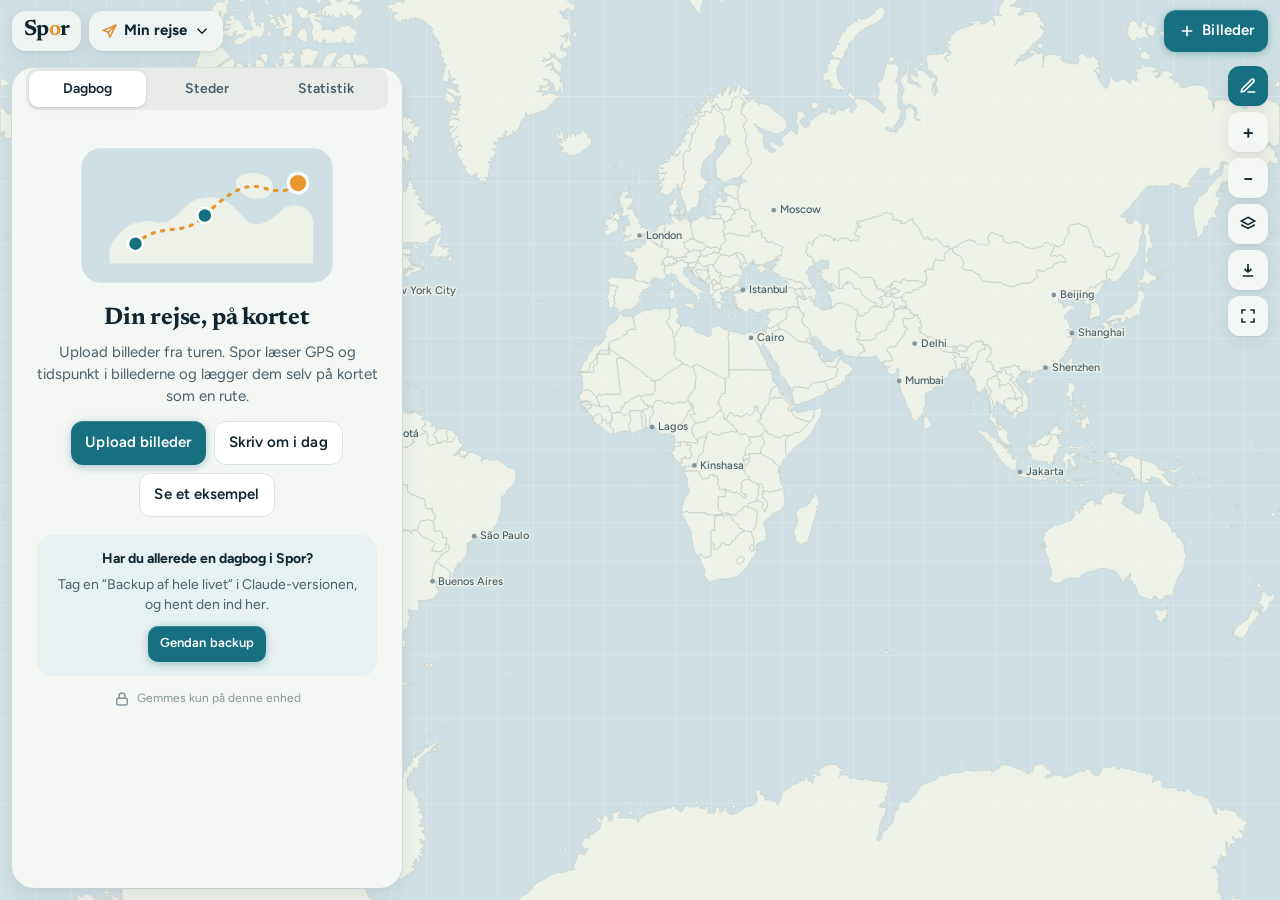
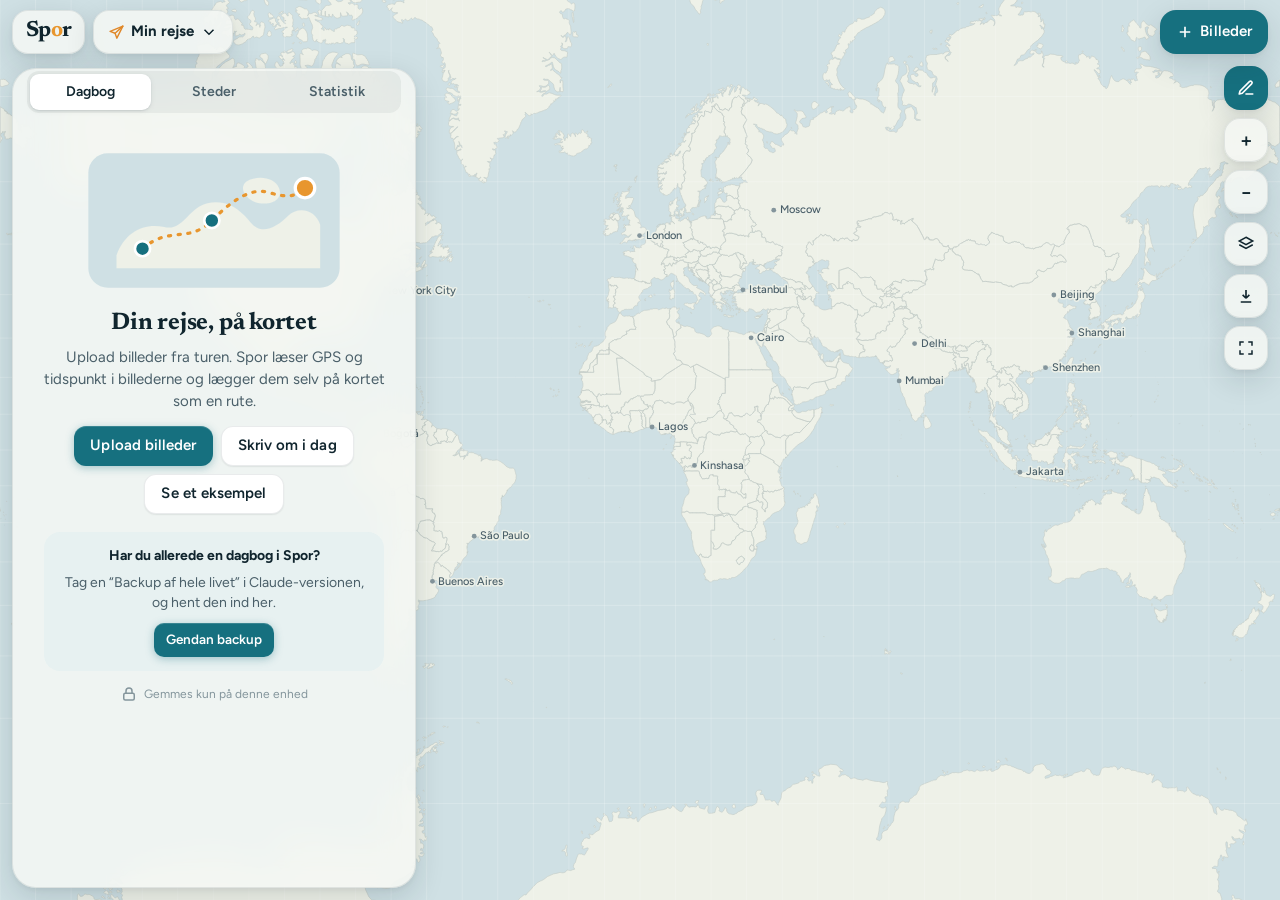
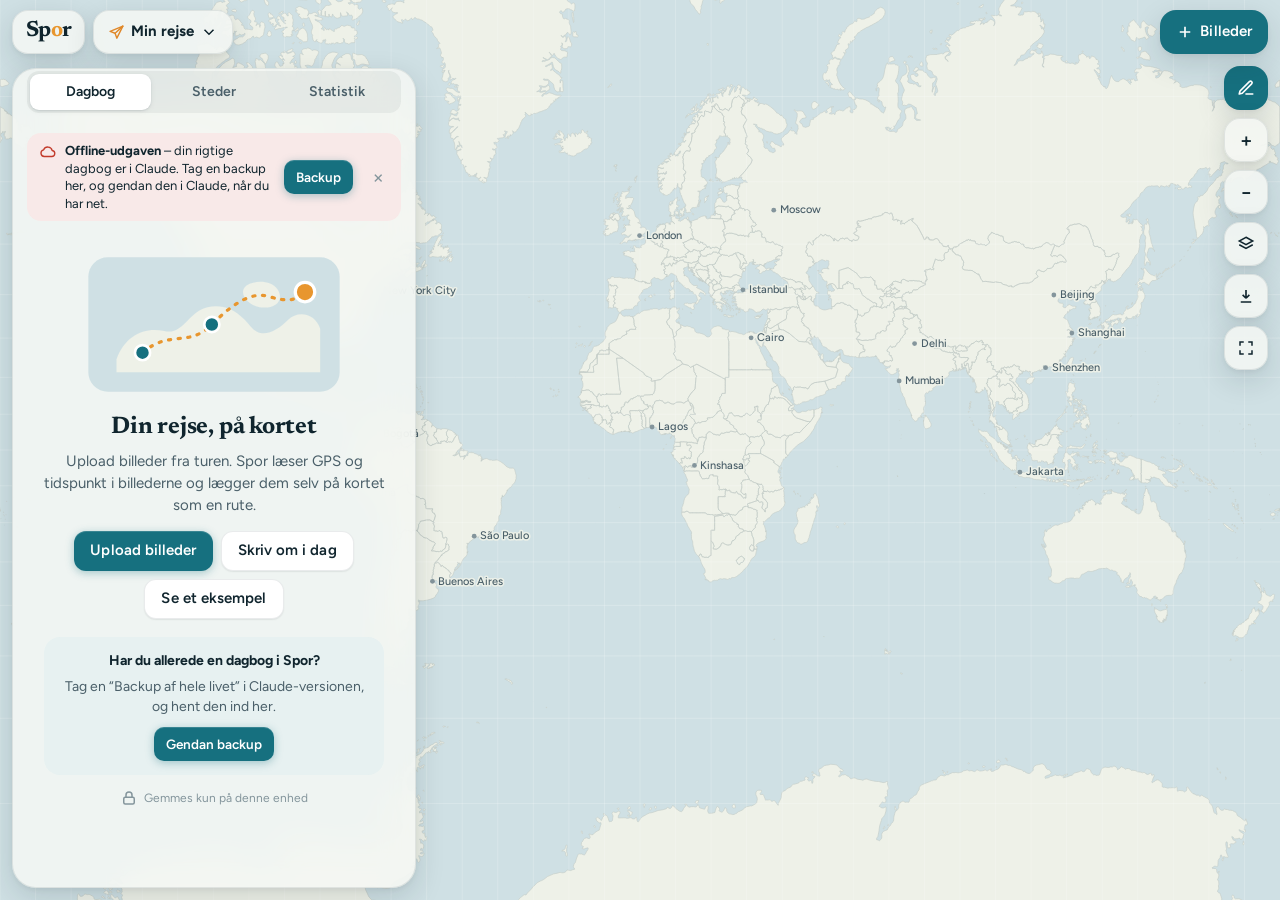
